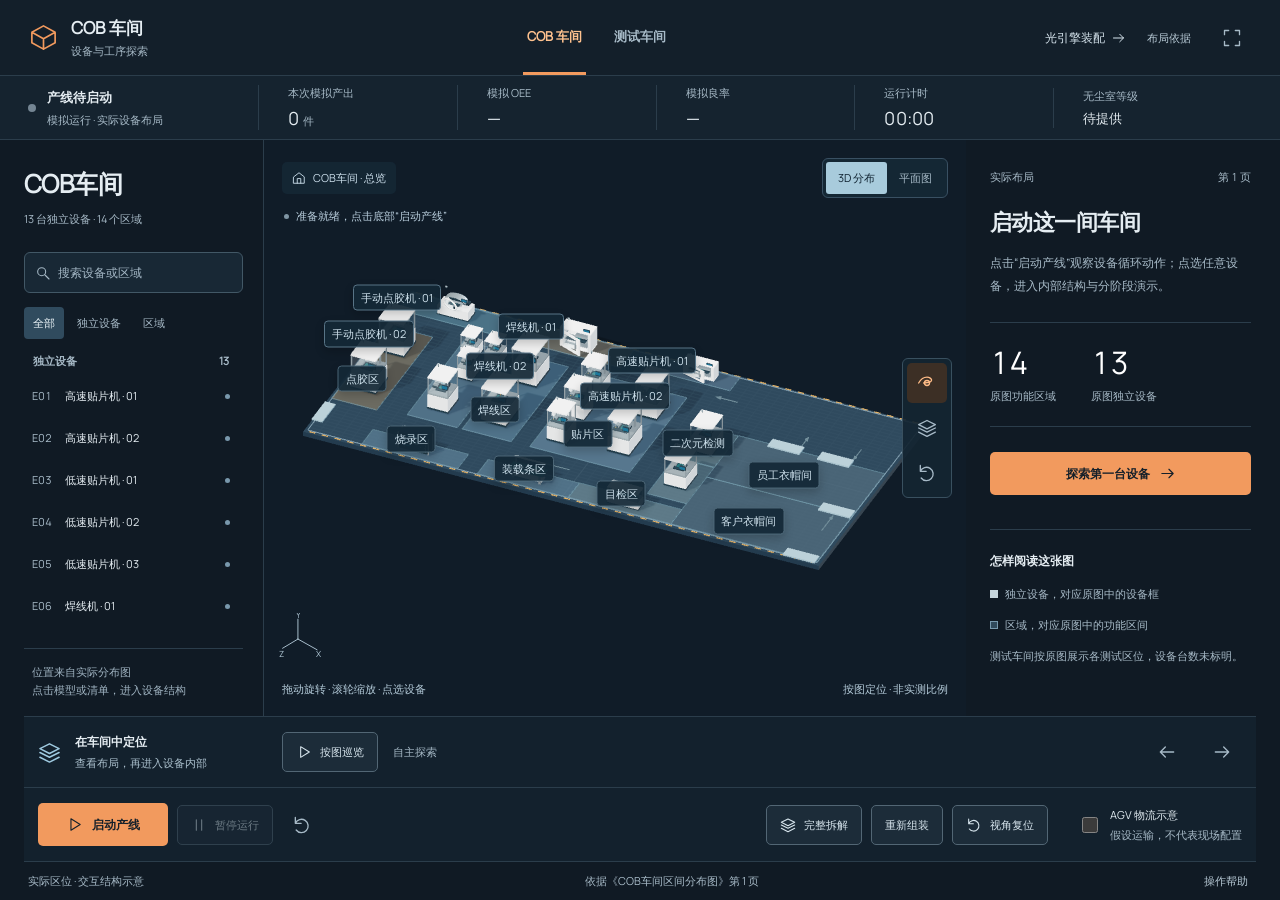
==== index.html @ 02cf4d7f "Publish COB workshop interactive simulation and optical assembly exhibit" ====
<!doctype html>
<html lang="zh-CN"><head><meta charset="UTF-8"><meta name="viewport" content="width=device-width, initial-scale=1"><meta name="theme-color" content="#111c27"><title>COB 与测试车间 · 自动化运行演示</title><link rel="icon" href="data:,"><style>
@font-face{font-family:Manrope;src:url("[data-uri]") format('woff2');font-display:swap}
:root{color-scheme:light;--bg:#f3f5f5;--surface:#fff;--ink:#202d35;--muted:#526571;--line:#d7dfe3;--accent:#a94319;--orange:#de6835;--soft:#fff0e6;--blue:#316780;--radius:8px}*{box-sizing:border-box}body{margin:0;background:var(--bg);color:var(--ink);font-family:Manrope,"PingFang SC","Microsoft YaHei",sans-serif;font-size:13px;-webkit-font-smoothing:antialiased}button,input{font:inherit}button,a,input{-webkit-tap-highlight-color:transparent}button,a{touch-action:manipulation}button{color:inherit;cursor:pointer;border:0;background:transparent}button:disabled{cursor:default;opacity:.45}a{color:inherit;text-decoration:none}button:focus-visible,a:focus-visible,input:focus-visible{outline:2px solid var(--accent);outline-offset:3px}button:hover:not(:disabled):not(.active):not(.primary):not(.world-label){background-color:#e4ebee}button.primary:hover{background:#9f3e13}::selection{background:#f5c2a4;color:#53230d}::-webkit-scrollbar{width:5px;height:5px}::-webkit-scrollbar-thumb{background:#bac8ce;border-radius:4px}input{caret-color:var(--accent)}svg{width:20px;height:20px;fill:none;stroke:currentColor;stroke-width:1.6;stroke-linecap:round;stroke-linejoin:round;flex-shrink:0}.symbols{position:absolute;width:0;height:0;overflow:hidden}[hidden]{display:none!important}.topbar{height:76px;display:flex;align-items:center;justify-content:space-between;border-bottom:1px solid var(--line);padding:0 28px;gap:22px;background:#fff}.brand{display:flex;gap:12px;align-items:center}.brand>svg{width:31px;height:31px;color:var(--accent);stroke-width:1.3}.brand strong{display:block;font-size:17px;font-weight:650;letter-spacing:.02em}.brand span span{display:block;color:var(--muted);font-size:11px;margin-top:3px}.rooms{align-self:stretch;display:flex;gap:24px}.rooms button{height:100%;padding:0 4px;font-weight:600;color:var(--muted);border-bottom:3px solid transparent}.rooms button.active{color:var(--accent);border-color:var(--accent)}.header-actions{display:flex;align-items:center;gap:18px}.engine-link{display:flex;align-items:center;gap:6px;font-size:12px}.engine-link svg{width:15px}.plain{font-size:11px;color:var(--muted);padding:9px 3px;text-underline-offset:4px}.plain:hover{text-decoration:underline}.icon-button{width:40px;height:40px;display:grid;place-items:center;border-radius:5px;flex-shrink:0;color:var(--muted)}.icon-button.active{color:var(--accent);background:var(--soft)}.workspace{display:grid;grid-template-columns:240px minmax(0,1fr) 290px;grid-template-rows:minmax(470px,calc(100dvh - 188px)) 74px;max-width:2400px;margin:auto;padding:0 24px}.catalog{display:flex;min-height:0;flex-direction:column;padding:28px 20px 0 0;border-right:1px solid var(--line)}.catalog-heading{display:flex;justify-content:space-between;align-items:flex-start}.catalog h1{font-size:25px;letter-spacing:-.025em;line-height:1.3;font-weight:600;margin:0 0 9px}.catalog-heading p{font-size:11px;color:var(--muted);margin:0 0 24px;line-height:1.7}.search{display:flex;align-items:center;border:1px solid #bdcbd2;border-radius:6px;gap:7px;padding:0 10px;background:#fff}.search svg{width:16px;color:var(--muted)}.search input{border:0;background:transparent;color:var(--ink);padding:11px 0;min-width:0;width:100%;outline-offset:0;font-size:12px}.search input::placeholder{color:#667883}.list-filters{display:flex;gap:4px;margin:14px 0 13px}.list-filters button{padding:8px 9px;border-radius:4px;font-size:11px;color:var(--muted)}.list-filters .active{background:#dfe9ed;color:#214a5e}.item-list{overflow-y:auto;min-height:0;flex:1;scrollbar-gutter:stable}.list-group-title{font-size:11px;font-weight:600;color:var(--muted);margin:17px 0 7px;padding:0 9px;display:flex;justify-content:space-between}.list-group-title:first-child{margin-top:1px}.item-row{width:100%;display:flex;align-items:center;text-align:left;gap:9px;min-height:40px;padding:9px 8px;border-radius:5px;font-size:11px;line-height:1.5;margin-bottom:2px}.item-row.active{background:var(--soft);color:#943b16}.item-row .row-code{font-size:11px;color:var(--muted);width:24px;font-variant-numeric:tabular-nums;flex-shrink:0}.item-row.active .row-code{color:var(--accent)}.item-row .row-name{flex:1}.item-row .row-dot{width:5px;height:5px;border-radius:50%;background:#8ba2af;flex-shrink:0}.item-row.active .row-dot{background:var(--accent)}.catalog-note{font-size:11px;color:var(--muted);line-height:1.7;border-top:1px solid var(--line);padding:14px 8px 0;margin:10px 0 16px}.empty{color:var(--muted);font-size:12px;line-height:1.9;padding:15px 8px}.viewport{min-width:0;min-height:0;position:relative;overflow:hidden;background:#e8edf0}#canvas{display:block;width:100%;height:100%;touch-action:none}#plan{position:absolute;inset:66px 12px 50px;background:#f7fafb;z-index:3}#labels{position:absolute;inset:0;pointer-events:none;overflow:hidden}.world-label{position:absolute;transform:translate(-50%,-100%);border:1px solid #bfccd3;background:#ffffffed;color:#30444f;padding:4px 7px;border-radius:4px;font-size:11px;white-space:nowrap;pointer-events:auto;line-height:1.5;box-shadow:0 3px 8px #3447500b}.world-label.machine{font-size:11px;border-color:#a9bdc8}.world-label.active{background:var(--accent);border-color:var(--accent);color:#fff;z-index:2}.world-label.part{border-color:#b74b1b7a;color:#963c14}.view-top{position:absolute;top:18px;left:18px;right:18px;display:flex;align-items:center;justify-content:space-between;gap:12px;z-index:5}.breadcrumb{display:flex;gap:7px;align-items:center;color:#415865;font-size:11px;background:#f8faf9f2;padding:8px 10px;border-radius:5px;max-width:55%}.breadcrumb svg{width:14px;height:14px}.breadcrumb span{overflow:hidden;text-overflow:ellipsis;white-space:nowrap}.view-switch{display:flex;padding:3px;border:1px solid #c6d2d9;border-radius:6px;background:#f7f9fa}.view-switch button{padding:8px 12px;font-size:11px;color:var(--muted);border-radius:3px}.view-switch .active{background:#314d5d;color:#fff}.view-tools{position:absolute;right:14px;top:50%;transform:translateY(-50%);z-index:4;display:flex;flex-direction:column;gap:5px;background:#f9fbfcf0;padding:4px;border-radius:6px;border:1px solid #c5d2d8}.orientation{position:absolute;left:14px;bottom:53px;color:#516c7a}.orientation svg{width:46px;height:46px;stroke-width:1.2}.orientation text{font-family:Manrope,sans-serif;font-size:11px;fill:currentColor;stroke:none}.view-bottom{position:absolute;bottom:19px;left:18px;right:18px;display:flex;justify-content:space-between;gap:12px;color:#536976;font-size:11px;z-index:4;pointer-events:none}#diagramNote{font-size:11px}#loading{position:absolute;inset:0;display:grid;place-content:center;text-align:center;gap:10px;background:#e8edf0;z-index:9;color:var(--muted);line-height:1.9}#toast{position:absolute;bottom:55px;left:50%;transform:translateX(-50%);background:#274454;color:#fff;padding:10px 17px;border-radius:6px;white-space:nowrap;max-width:90%;overflow:hidden;text-overflow:ellipsis;opacity:0;transition:opacity .2s;pointer-events:none;z-index:9;font-size:11px}#toast.show{opacity:1}.inspector{padding:27px 0 18px 24px;overflow-y:auto;scrollbar-gutter:stable}.detail-heading{display:flex;justify-content:space-between;font-size:11px;color:var(--muted);margin:2px 0 30px;font-variant-numeric:tabular-nums}.inspector h2{font-size:23px;line-height:1.4;letter-spacing:-.025em;font-weight:600;margin:0 0 14px}.inspector p{color:var(--muted);font-size:12px;line-height:1.9;margin:0 0 23px}.overview-stat{border-block:1px solid var(--line);padding:22px 0;margin:25px 0;display:flex;gap:35px}.overview-stat strong{font-size:31px;font-weight:500;display:block;line-height:1.15;font-variant-numeric:tabular-nums}.overview-stat span{font-size:11px;color:var(--muted);display:block;margin-top:7px}.primary{display:flex;align-items:center;justify-content:center;gap:9px;background:var(--accent);color:#fff;border-radius:5px;padding:12px 16px;min-height:43px;font-size:12px;font-weight:600}.primary svg{width:17px;height:17px}.inspector>.primary,.inspector .primary{width:100%}.reading-key{margin-top:34px;padding-top:22px;border-top:1px solid var(--line)}.reading-key h3,.section-row h3{font-size:12px;font-weight:600;margin:0 0 14px}.reading-key p{font-size:11px;margin:0 0 10px}.reading-key i{display:inline-block;width:8px;height:8px;margin-right:7px}.key-equipment{background:#607f92}.key-zone{background:#d4e2e7;border:1px solid #91aab7}.selected-type{color:var(--accent);font-size:11px;margin:0 0 10px}.properties{margin:0 0 22px}.properties>div{display:grid;grid-template-columns:70px 1fr;gap:10px;border-top:1px solid var(--line);padding:10px 0;font-size:11px;line-height:1.6}.properties dt{color:var(--muted)}.properties dd{margin:0;text-align:right}.secondary{display:flex;align-items:center;justify-content:center;gap:8px;padding:10px 13px;border:1px solid #b9c8cf;border-radius:5px;font-size:11px;min-height:40px}.secondary svg{width:16px;height:16px}#backLayout{width:100%;margin-bottom:22px}#partSection{padding-top:2px}.section-row{display:flex;align-items:center;justify-content:space-between;margin:18px 0 7px}.section-row h3{margin:0}.section-row button{font-size:11px}.part-row{display:flex;align-items:center;border-radius:5px;margin:3px 0}.part-row.active{background:var(--soft);color:var(--accent)}.part-select{display:flex;align-items:center;gap:8px;min-height:38px;flex:1;text-align:left;padding:8px;font-size:11px}.part-number{font-size:11px;color:var(--muted)}.part-visibility{width:34px;height:34px;display:grid;place-items:center;flex-shrink:0;color:var(--muted)}.part-visibility svg{width:15px;height:15px}.part-visibility[aria-pressed=false]{opacity:.4}p.part-description{font-size:11px;line-height:1.8;margin:11px 0 13px;min-height:36px}#partSeparate{width:100%;font-size:11px}#processSection{border-top:1px solid var(--line);margin-top:22px}#processSteps{list-style:none;padding:0;margin:5px 0 12px;display:grid;grid-template-columns:1fr 1fr;gap:5px;counter-reset:step}#processSteps li{font-size:11px;color:var(--muted);padding:7px 6px;background:#e8edef;border-radius:3px;line-height:1.6}#processSteps li:before{counter-increment:step;content:counter(step,decimal-leading-zero) ' ';font-size:11px;margin-right:3px}#processSteps li.active{background:#e8d3c4;color:#743113}#processNote,p.detail-note{font-size:11px;line-height:1.8;color:var(--muted);margin-top:18px}.control-bar{grid-column:1/-1;display:flex;align-items:center;gap:34px;border-block:1px solid var(--line);min-width:0}.control-context{display:flex;gap:14px;align-items:center;min-width:240px}.control-context>svg{width:23px;height:23px;color:var(--blue)}.control-context strong{display:block;font-size:12px;font-weight:600}.control-context span{display:block;font-size:11px;color:var(--muted);margin-top:4px}.overview-controls{display:flex;align-items:center;gap:15px;flex:1}.overview-controls>span{font-size:11px;color:var(--muted);flex:1}.explode-controls{display:flex;gap:20px;align-items:center;flex:1;min-width:0}.explode-controls label{font-size:11px;color:var(--muted);white-space:nowrap}input[type=range]{accent-color:var(--accent);flex:1;min-width:0;width:0;cursor:pointer;touch-action:pan-y;height:24px}output{font-size:20px;font-variant-numeric:tabular-nums;min-width:60px;text-align:right}.explode-controls .primary{margin-left:14px;min-width:130px}.flip{transform:rotate(180deg)}footer{display:flex;justify-content:space-between;gap:18px;align-items:center;padding:10px 28px;height:38px;font-size:11px;color:var(--muted)}footer .plain{font-size:11px;padding:4px}dialog{border:0;border-radius:12px;background:#f9fbfc;color:var(--ink);padding:34px;max-width:600px;width:calc(100vw - 36px);max-height:85dvh;overflow:auto;box-shadow:0 20px 80px #1b33433d}dialog::backdrop{background:#14293880}.close-dialog{position:absolute;right:10px;top:10px}dialog h2{margin:0 24px 20px 0;font-size:24px}dialog h3{font-size:14px;margin:25px 0 9px}dialog p,dialog li{font-size:12px;color:var(--muted);line-height:1.9}dialog ul{padding-left:18px}dialog a{color:var(--accent);text-decoration:underline;text-underline-offset:3px}.mobile-only{display:none}
@media(min-width:1700px){.workspace{grid-template-columns:285px minmax(0,1fr) 330px}.catalog{padding:36px 25px 0 0}.inspector{padding:36px 0 20px 30px}.item-row{font-size:12px;min-height:44px}.catalog h1{font-size:30px}.inspector p{font-size:13px}.properties>div{font-size:11px}.control-context{min-width:285px}.world-label{font-size:11px}}
@media(max-width:1150px){.workspace{grid-template-columns:205px minmax(0,1fr) 250px;padding:0 16px}.catalog{padding-right:13px}.inspector{padding-left:17px}.topbar{padding:0 20px}.header-actions{gap:11px}.rooms{gap:18px}.engine-link{font-size:11px}.view-top{left:10px;right:10px}.view-switch button{padding:7px 8px}.view-bottom{left:12px;right:12px}#diagramNote{display:none}.control-context{min-width:205px}.control-bar{gap:23px}.explode-controls{gap:13px}.inspector h2{font-size:21px}.world-label{font-size:11px}}
@media(max-width:900px){.topbar{height:66px;gap:15px}.brand strong{font-size:15px}.brand>svg{width:25px}.header-actions .engine-link{display:none}.workspace{grid-template-columns:200px minmax(0,1fr);grid-template-rows:560px 74px auto}.inspector{grid-column:1/-1;grid-row:3;border-top:0;padding:24px 10px 12px;overflow:visible}.detail-heading{margin-bottom:15px}.inspector h2{font-size:23px}#overviewDetail{display:grid;grid-template-columns:1fr 1fr;gap:10px 40px}#overviewDetail>h2,#overviewDetail>p{grid-column:1}#overviewDetail>.overview-stat{grid-column:2;grid-row:1/3;margin:0;padding:10px 0}#overviewDetail>.reading-key{grid-column:2;grid-row:3/5;margin:0}#overviewDetail>.primary{grid-column:1;align-self:start}#selectedDetail{display:grid;grid-template-columns:1fr 1fr;gap:0 32px}#selectedType,#selectedTitle,#selectedDescription,#properties,#inspectBtn,#backLayout,#detailNote{grid-column:1}#partSection{grid-column:2;grid-row:1/7}#processSection{grid-column:2;grid-row:7/9}.control-bar{grid-row:2;gap:16px}.control-context{min-width:200px}.explode-controls .primary{min-width:110px;margin-left:0}.explode-controls{gap:10px}.explode-controls label{font-size:11px}.control-context span{font-size:11px}.rooms{gap:14px}.rooms button{font-size:12px}.header-actions .plain{font-size:11px}.orientation{bottom:48px}footer{margin-top:8px}}
@media(max-width:600px){.topbar{padding:0 14px;gap:10px;height:64px}.brand{gap:7px}.brand>svg{width:22px}.brand strong{font-size:13px}.brand span span{font-size:11px}.rooms{gap:10px;margin-left:auto}.rooms button{font-size:11px}.header-actions{gap:0}.header-actions .plain{display:none}.header-actions>.icon-button{width:30px}.workspace{display:flex;flex-direction:column;padding:0}.viewport{height:440px;min-height:440px;order:0}.catalog{position:fixed;top:0;left:0;bottom:0;z-index:20;width:min(310px,85vw);padding:25px 20px 0;background:var(--bg);transform:translateX(-105%);transition:transform .2s;box-shadow:8px 0 32px #1f354b26}.catalog.open{transform:translateX(0)}.catalog-heading p{margin-bottom:20px}.catalog h1{font-size:25px}.item-row{min-height:44px;font-size:12px}.mobile-only{display:grid}.catalog .mobile-only{margin:-5px -6px 0 0}.view-top{top:12px;left:12px;right:12px;gap:6px}.breadcrumb{margin-right:auto;max-width:42%;font-size:11px;padding:7px}.view-switch button{font-size:11px;padding:7px}.view-tools{right:9px;top:53%;padding:3px;gap:1px}.view-tools .icon-button{width:34px;height:36px}.view-tools svg{width:17px}.view-bottom{font-size:11px;bottom:15px}.world-label{font-size:11px;padding:3px 5px}.orientation{left:11px;bottom:43px}.orientation svg{width:36px;height:36px}.control-bar{order:1;padding:15px 16px;gap:8px;flex-wrap:wrap;min-height:90px}.control-context{width:100%;min-width:0;gap:8px}.control-context>svg{width:18px;height:18px}.control-context>div{display:flex;align-items:baseline;gap:10px}.control-context strong{font-size:11px}.control-context span{font-size:11px;margin:0}.overview-controls{gap:8px}.overview-controls>span{font-size:11px}.overview-controls .secondary{min-height:36px;padding:8px 12px;font-size:11px}.overview-controls .icon-button{width:34px;height:34px}.explode-controls{width:100%;gap:8px}.explode-controls label{font-size:11px}.explode-controls output{font-size:16px;min-width:38px}.explode-controls .primary{font-size:11px;padding:9px;min-width:91px;min-height:36px}.explode-controls .primary svg{width:14px}.inspector{order:2;padding:23px 20px;overflow:visible}.detail-heading{font-size:11px}.inspector h2{font-size:24px}.inspector p{font-size:12px}.inspector #overviewDetail,.inspector #selectedDetail{display:block}.overview-stat{gap:50px}#overviewDetail>.overview-stat{margin:20px 0;padding:18px 0}#overviewDetail>.reading-key{margin-top:25px}.properties>div{font-size:11px}.inspector .primary{margin-bottom:18px;min-height:44px}.part-row{min-height:43px}.part-select{font-size:12px}.part-visibility{height:40px;width:40px}#processSection{margin-top:23px}#processSteps li{font-size:11px}#partDescription{font-size:11px}.inspector #detailNote{font-size:11px;margin:20px 0 0}.control-context{width:100%}footer{height:auto;min-height:42px;padding:12px 16px;margin:0;font-size:11px;gap:10px}#footerSource{display:none}#plan{inset:65px 8px 42px}dialog{padding:28px 24px}dialog h2{font-size:21px}}
@media(prefers-reduced-motion:reduce){*,*:before,*:after{animation:none!important;transition:none!important}}

.world-label.part.active{color:#fff}#quickInspect{min-height:38px;padding:9px 13px;font-size:11px}@media(max-width:600px){#quickInspect{font-size:11px;padding:8px 10px;min-height:36px}.overview-controls{flex-wrap:wrap}.overview-controls>span{min-width:40px}}

.control-context>div{flex-wrap:wrap}.world-label:hover{border-color:var(--accent);background:#fcebdc}.world-label.active:hover{background:var(--accent);color:#fff}
/* SVG plan labels use fills only; icon stroke rules must not outline glyphs. */
.cob-plan text{stroke:none}
/* Industrial operation view — source plan retains its paper palette. */
:root{color-scheme:dark;--bg:#101a24;--surface:#15222e;--ink:#e5edf2;--muted:#a7bac7;--line:#2b3d4b;--accent:#f29a5e;--orange:#f29a5e;--soft:#392c25;--blue:#9ec9df}
body{background:var(--bg)}.topbar{background:#131f2a}.brand strong{letter-spacing:.01em}.rooms button.active{color:#ffc28f}.header-actions a{color:#d6e4ed}.primary{color:#15202a;background:#f29a5e}.primary:hover,button.primary:hover{background:#ffb47b}.secondary{border-color:#526674;background:#1c2c39;color:#d8e6ee}.plain{color:#b8cad6}button:hover:not(:disabled):not(.active):not(.primary):not(.world-label){background:#273b4c}.search{background:#182835;border-color:#425866}.search input::placeholder{color:#a4b7c5}.item-row.active{background:#392d26;color:#ffc497}.item-row.active .row-code{color:#ffc497}.list-filters .active{background:#304b5e;color:#edf6fa}.item-row .row-dot{background:#7998ac}.catalog-note{color:#a0b4c2}.viewport{background:#101c28}.view-switch{background:#142734;border-color:#395062}.view-switch .active{background:#a8cbdc;color:#122533}.breadcrumb{color:#c8dbe7;background:#152735ed}.view-tools{background:#142532ed;border-color:#39505f}.icon-button.active{background:#3c2f25;color:#ffbc87}.view-bottom,.orientation{color:#b4cbd9}.world-label{background:#142837ec;color:#cfe2ed;border-color:#4b6575;box-shadow:0 4px 10px #0003}.world-label.machine{border-color:#587486}.world-label.part{color:#ffd0a6;border-color:#b77b50}.world-label.active,.world-label.part.active,.world-label.active:hover{background:#ffac70;color:#17232d;border-color:#ffc28f}.world-label:hover{background:#2a4354;color:#fff;border-color:#9fbed0}.part-row.active{background:#3b2e26;color:#ffd0a8}.overview-stat strong{color:#fff}.properties dd{color:#dbe7ee}.control-bar,.line-control-bar{background:#13212d}.control-bar{padding-inline:14px;gap:24px}.control-context{min-width:220px}.workspace{grid-template-rows:minmax(380px,calc(100dvh - 324px)) 72px 74px}.plant-status{height:64px;display:flex;align-items:center;padding:0 28px;border-bottom:1px solid var(--line);gap:0;background:#15232f}.run-state{display:flex;align-items:center;gap:11px;min-width:230px}.run-state strong{display:block;font-weight:600;font-size:13px}.run-state span{display:block;font-size:11px;color:var(--muted);margin-top:5px}#runLamp{width:8px;height:8px;border-radius:50%;background:#748593;flex-shrink:0}#runLamp.running{background:#7cd4ad;box-shadow:0 0 12px #7cd4ad35}#runLamp.paused{background:#f2bb72}.plant-metric{padding:0 29px;border-left:1px solid var(--line);min-width:0;flex:1}.plant-metric>span{display:block;font-size:11px;color:var(--muted);margin-bottom:5px}.plant-metric>strong{font-size:18px;font-weight:500;font-variant-numeric:tabular-nums;letter-spacing:.01em}.plant-metric small{font-size:11px;color:var(--muted)}.plant-metric.clean-class strong{font-size:13px}.simulation-banner{position:absolute;left:20px;top:68px;display:flex;align-items:center;gap:7px;font-size:11px;color:#b8cddc;z-index:4;pointer-events:none}.live-dot{width:5px;height:5px;border-radius:50%;background:#7f95a3}.simulation-banner.operating .live-dot{background:#78d4ac}.simulation-banner.operating{color:#a7dfc4}.line-control-bar{grid-column:1/-1;grid-row:3;display:flex;align-items:center;justify-content:space-between;border-bottom:1px solid var(--line);padding:12px 14px;gap:20px}.run-buttons,.line-actions{display:flex;align-items:center;gap:9px}.run-buttons>.primary{min-width:130px}.line-actions{margin-left:auto}.line-actions .secondary{white-space:nowrap;min-height:40px}.logistics-toggle{display:flex;align-items:center;gap:9px;margin-left:10px;font-size:11px;color:#e1ebf1;cursor:pointer;white-space:nowrap}.logistics-toggle input{accent-color:#f29a5e;width:16px;height:16px}.logistics-toggle small{display:block;color:var(--muted);font-size:11px;margin-top:4px}.live-panel{border-top:1px solid var(--line);border-bottom:1px solid var(--line);margin:0 0 18px;padding:0 0 10px}.simulation-tag{color:#c9aa82;background:#332c24;padding:3px 6px;font-size:11px;border-radius:3px}.live-panel .section-row{margin-top:14px}.phase-line{display:flex;justify-content:space-between;align-items:center;margin:10px 0 9px;font-variant-numeric:tabular-nums}.phase-line strong{font-size:12px;color:#bde0cf;font-weight:500}.phase-line span{font-size:11px;color:#afc4d2}.phase-track{height:3px;background:#304653;border-radius:2px;overflow:hidden}.phase-track>span{display:block;width:0;height:100%;background:#7ecfae}.device-data{display:grid;grid-template-columns:1fr 1fr;gap:12px 18px;margin:14px 0 4px}.device-data>div{display:flex;flex-direction:column;gap:5px}.device-data dt{font-size:11px;color:var(--muted)}.device-data dd{margin:0;font-size:13px;color:#ecf2f6;font-variant-numeric:tabular-nums}.device-data dd small{font-size:11px;color:var(--muted)}#processSteps li{background:#1b2e3c;color:#a8bdca}#processSteps li.active{background:#3d3229;color:#ffd2aa}.reading-key i.key-equipment{background:#c6d5dc}.reading-key i.key-zone{background:#304a5c;border-color:#7799ae}#loading{background:#101c28;color:#c4d5df}#toast{background:#b9d5e5;color:#142432}.inspector .detail-heading{margin-bottom:22px}.inspector h2{font-size:22px}.inspector #selectedDescription{font-size:11px;margin-bottom:18px}dialog{background:#152735;color:#e5edf2}dialog a{color:#ffc18f}dialog::backdrop{background:#050b11ba}.part-number{color:#adc1cd}.primary:disabled{opacity:.4}.plan-note{color:#4e626f}#plan{background:#eef3f5}.cob-plan{color-scheme:light}.cob-plan svg text{stroke:none}.cob-plan .plan-tools button:hover{background:#dce7ed!important}input[type=range]::-webkit-slider-thumb{cursor:ew-resize}#runProcess{color:#ffc18f;white-space:nowrap}.control-context span{color:#abc0cd}
@media(min-width:1700px){.workspace{grid-template-rows:minmax(450px,calc(100dvh - 324px)) 72px 74px}.run-state{min-width:278px}.control-context{min-width:265px}}
@media(max-width:1150px){.plant-status{padding-inline:20px}.run-state{min-width:206px}.plant-metric{padding-inline:17px}.line-control-bar{gap:10px}.line-actions{gap:6px}.line-actions .secondary{font-size:11px;padding:9px}.run-buttons{gap:6px}.run-buttons>.primary{min-width:105px}.logistics-toggle{margin-left:0}.logistics-toggle small{max-width:108px;white-space:normal;line-height:1.4}.control-context{min-width:185px}}
@media(max-width:900px){.workspace{grid-template-rows:500px 72px 80px auto}.inspector{grid-row:4}.line-control-bar{grid-row:3;flex-wrap:wrap;height:auto}.plant-status{height:68px}.run-state{min-width:192px}.plant-metric{padding:0 12px}.plant-metric.clean-class{display:none}.plant-metric>strong{font-size:16px}.line-actions{margin-left:0}.logistics-toggle{margin-left:auto}.run-buttons .primary{min-width:100px}.control-context{min-width:170px}#selectedDetail #livePanel{grid-column:1}.line-actions .secondary{min-height:38px;font-size:11px}.line-control-bar{gap:8px}.run-buttons .secondary{font-size:11px}.simulation-banner{left:14px}}
@media(max-width:600px){.plant-status{height:auto;padding:12px 16px;display:grid;grid-template-columns:1fr 1fr 1fr;gap:16px 10px}.run-state{grid-column:1/-1;min-width:0}.run-state>div{display:flex;align-items:center;gap:12px}.run-state strong{font-size:12px}.run-state span{font-size:11px;margin:0}.plant-metric{padding:0;border:0}.plant-metric>span{font-size:11px}.plant-metric>strong{font-size:17px}.plant-metric:nth-of-type(5){display:none}.viewport{height:410px;min-height:410px}.catalog{background:#14232e}.simulation-banner{left:13px;top:65px;font-size:11px;max-width:88%}.control-bar{padding:13px 16px;gap:10px;min-height:88px}.control-context{min-width:0;width:100%}.line-control-bar{order:2;display:grid;grid-template-columns:1fr;padding:13px 16px;gap:11px}.run-buttons{display:flex;gap:9px}.run-buttons>.primary{flex:1;min-height:40px}.run-buttons>.secondary{flex:1;min-height:40px}.line-actions{display:flex;width:100%;gap:7px}.line-actions .secondary{flex:1;font-size:11px;padding:8px 6px;min-height:38px}.line-actions .secondary svg{width:14px}.logistics-toggle{margin:0;align-self:start}.logistics-toggle small{max-width:none;display:inline;margin:0 0 0 8px;font-size:11px}.inspector{order:3}.live-panel{margin-top:22px}.device-data{grid-template-columns:1fr 1fr}.world-label{font-size:11px}.control-bar .overview-controls>span{font-size:11px}.control-context>div{gap:6px}.plant-status .clean-class{display:none}.simulation-tag{font-size:11px}.inspector #selectedDescription{font-size:12px}.view-switch button{padding:7px 9px}#diagramNote{display:none}footer{background:#101a24}}
.world-label.part::after{content:'';position:absolute;left:50%;bottom:-11px;width:1px;height:10px;background:currentColor;opacity:.6;pointer-events:none}

@media(max-width:600px){.line-actions .secondary,.run-buttons>.primary,.run-buttons>.secondary{min-height:44px}}
/* Keep the status on the dark viewport, above the paper plan toolbar. */
.viewport.plan-view #plan{top:94px}

</style><!-- Bundled locally as classic JavaScript. Runtime has no CDN or server dependency.

Three.js
The MIT License

Copyright © 2010-2025 three.js authors

Permission is hereby granted, free of charge, to any person obtaining a copy
of this software and associated documentation files (the "Software"), to deal
in the Software without restriction, including without limitation the rights
to use, copy, modify, merge, publish, distribute, sublicense, and/or sell
copies of the Software, and to permit persons to whom the Software is
furnished to do so, subject to the following conditions:

The above copyright notice and this permission notice shall be included in
all copies or substantial portions of the Software.

THE SOFTWARE IS PROVIDED "AS IS", WITHOUT WARRANTY OF ANY KIND, EXPRESS OR
IMPLIED, INCLUDING BUT NOT LIMITED TO THE WARRANTIES OF MERCHANTABILITY,
FITNESS FOR A PARTICULAR PURPOSE AND NONINFRINGEMENT. IN NO EVENT SHALL THE
AUTHORS OR COPYRIGHT HOLDERS BE LIABLE FOR ANY CLAIM, DAMAGES OR OTHER
LIABILITY, WHETHER IN AN ACTION OF CONTRACT, TORT OR OTHERWISE, ARISING FROM,
OUT OF OR IN CONNECTION WITH THE SOFTWARE OR THE USE OR OTHER DEALINGS IN
THE SOFTWARE.


Manrope
Copyright 2019 The Manrope Project Authors (https://github.com/sharanda/manrope)

This Font Software is licensed under the SIL Open Font License, Version 1.1.
This license is copied below, and is also available with a FAQ at:
http://scripts.sil.org/OFL


-----------------------------------------------------------
SIL OPEN FONT LICENSE Version 1.1 - 26 February 2007
-----------------------------------------------------------

PREAMBLE
The goals of the Open Font License (OFL) are to stimulate worldwide
development of collaborative font projects, to support the font creation
efforts of academic and linguistic communities, and to provide a free and
open framework in which fonts may be shared and improved in partnership
with others.

The OFL allows the licensed fonts to be used, studied, modified and
redistributed freely as long as they are not sold by themselves. The
fonts, including any derivative works, can be bundled, embedded,
redistributed and/or sold with any software provided that any reserved
names are not used by derivative works. The fonts and derivatives,
however, cannot be released under any other type of license. The
requirement for fonts to remain under this license does not apply
to any document created using the fonts or their derivatives.

DEFINITIONS
"Font Software" refers to the set of files released by the Copyright
Holder(s) under this license and clearly marked as such. This may
include source files, build scripts and documentation.

"Reserved Font Name" refers to any names specified as such after the
copyright statement(s).

"Original Version" refers to the collection of Font Software components as
distributed by the Copyright Holder(s).

"Modified Version" refers to any derivative made by adding to, deleting,
or substituting -- in part or in whole -- any of the components of the
Original Version, by changing formats or by porting the Font Software to a
new environment.

"Author" refers to any designer, engineer, programmer, technical
writer or other person who contributed to the Font Software.

PERMISSION & CONDITIONS
Permission is hereby granted, free of charge, to any person obtaining
a copy of the Font Software, to use, study, copy, merge, embed, modify,
redistribute, and sell modified and unmodified copies of the Font
Software, subject to the following conditions:

1) Neither the Font Software nor any of its individual components,
in Original or Modified Versions, may be sold by itself.

2) Original or Modified Versions of the Font Software may be bundled,
redistributed and/or sold with any software, provided that each copy
contains the above copyright notice and this license. These can be
included either as stand-alone text files, human-readable headers or
in the appropriate machine-readable metadata fields within text or
binary files as long as those fields can be easily viewed by the user.

3) No Modified Version of the Font Software may use the Reserved Font
Name(s) unless explicit written permission is granted by the corresponding
Copyright Holder. This restriction only applies to the primary font name as
presented to the users.

4) The name(s) of the Copyright Holder(s) or the Author(s) of the Font
Software shall not be used to promote, endorse or advertise any
Modified Version, except to acknowledge the contribution(s) of the
Copyright Holder(s) and the Author(s) or with their explicit written
permission.

5) The Font Software, modified or unmodified, in part or in whole,
must be distributed entirely under this license, and must not be
distributed under any other license. The requirement for fonts to
remain under this license does not apply to any document created
using the Font Software.

TERMINATION
This license becomes null and void if any of the above conditions are
not met.

DISCLAIMER
THE FONT SOFTWARE IS PROVIDED "AS IS", WITHOUT WARRANTY OF ANY KIND,
EXPRESS OR IMPLIED, INCLUDING BUT NOT LIMITED TO ANY WARRANTIES OF
MERCHANTABILITY, FITNESS FOR A PARTICULAR PURPOSE AND NONINFRINGEMENT
OF COPYRIGHT, PATENT, TRADEMARK, OR OTHER RIGHT. IN NO EVENT SHALL THE
COPYRIGHT HOLDER BE LIABLE FOR ANY CLAIM, DAMAGES OR OTHER LIABILITY,
INCLUDING ANY GENERAL, SPECIAL, INDIRECT, INCIDENTAL, OR CONSEQUENTIAL
DAMAGES, WHETHER IN AN ACTION OF CONTRACT, TORT OR OTHERWISE, ARISING
FROM, OUT OF THE USE OR INABILITY TO USE THE FONT SOFTWARE OR FROM
OTHER DEALINGS IN THE FONT SOFTWARE.

-->
</head><body>
<svg class="symbols" aria-hidden="true"><defs>
<symbol id="cube" viewBox="0 0 24 24"><path d="m12 3 9 5v8l-9 5-9-5V8Zm0 10v8M3 8l9 5 9-5"/></symbol>
<symbol id="layers" viewBox="0 0 24 24"><path d="m12 3 10 5-10 5L2 8Zm-10 9 10 5 10-5M2 17l10 5 10-5"/></symbol>
<symbol id="reset" viewBox="0 0 24 24"><path d="M4 10a8 8 0 1 1 1 8M4 3v7h7"/></symbol>
<symbol id="arrow" viewBox="0 0 24 24"><path d="M4 12h16m-6-6 6 6-6 6"/></symbol>
<symbol id="eye" viewBox="0 0 24 24"><path d="M2 12s4-7 10-7 10 7-4 7-10 7S2 12 2 12Z"/><circle cx="12" cy="12" r="3"/></symbol>
<symbol id="i-search" viewBox="0 0 24 24"><circle cx="10" cy="10" r="6"/><path d="m15 15 6 6"/></symbol>
<symbol id="home" viewBox="0 0 24 24"><path d="m3 10 9-7 9 7v11H3Zm6 11v-8h6v8"/></symbol>
<symbol id="play" viewBox="0 0 24 24"><path d="m7 4 13 8-13 8Z"/></symbol>
<symbol id="pause" viewBox="0 0 24 24"><path d="M8 4v16M16 4v16"/></symbol>
<symbol id="close" viewBox="0 0 24 24"><path d="m6 6 12 12M6 18 18 6"/></symbol>
<symbol id="expand" viewBox="0 0 24 24"><path d="M8 3H3v5m13-5h5v5M3 16v5h5m13-5v5h-5"/></symbol>
<symbol id="list" viewBox="0 0 24 24"><path d="M8 6h13M8 12h13M8 18h13M3 6h1M3 12h1M3 18h1"/></symbol>
</defs></svg>
<header class="topbar"><a class="brand" href="./"><svg><use href="#cube"/></svg><span><strong>COB 车间</strong><span>设备与工序探索</span></span></a><nav class="rooms" aria-label="选择车间"><button data-room="cob" class="active" aria-pressed="true">COB 车间</button><button data-room="test" aria-pressed="false">测试车间</button></nav><div class="header-actions"><a href="./optical-assembly/" class="engine-link">光引擎装配 <svg><use href="#arrow"/></svg></a><button id="sourceBtn" class="plain">布局依据</button><button id="fullscreen" class="icon-button" aria-label="全屏展示"><svg><use href="#expand"/></svg></button></div></header>
<section class="plant-status" aria-label="模拟产线运行概况"><div class="run-state"><i id="runLamp"></i><div><strong id="lineState">产线待启动</strong><span>模拟运行 · 实际设备布局</span></div></div><div class="plant-metric"><span>本次模拟产出</span><strong id="totalOutput">0 <small>件</small></strong></div><div class="plant-metric"><span>模拟 OEE</span><strong id="oeeValue">—</strong></div><div class="plant-metric"><span>模拟良率</span><strong id="yieldValue">—</strong></div><div class="plant-metric"><span>运行计时</span><strong id="elapsedValue">00:00</strong></div><div class="plant-metric clean-class"><span>无尘室等级</span><strong>待提供</strong></div></section>
<main class="workspace">
<aside class="catalog" id="catalog"><div class="catalog-heading"><div><h1 id="roomTitle">COB 车间</h1><p id="roomSummary">正在读取实际布局</p></div><button id="closeCatalog" class="icon-button mobile-only" aria-label="关闭设备清单"><svg><use href="#close"/></svg></button></div><label class="search"><svg><use href="#i-search"/></svg><input id="search" type="search" placeholder="搜索设备或区域" aria-label="搜索设备或区域"></label><div class="list-filters" role="group" aria-label="清单筛选"><button data-filter="all" class="active" aria-pressed="true">全部</button><button data-filter="equipment" aria-pressed="false">独立设备</button><button data-filter="zone" aria-pressed="false">区域</button></div><div id="itemList" class="item-list" aria-label="设备与区域清单"></div><p class="catalog-note">位置来自实际分布图<br>点击模型或清单，进入设备结构</p></aside>
<section class="viewport" id="viewport" aria-label="车间三维交互视图"><canvas id="canvas" aria-label="拖动旋转，滚轮缩放，点击设备选中"></canvas><div id="plan" hidden></div><div id="labels"></div><div class="view-top"><button id="catalogToggle" class="mobile-only icon-button" aria-label="打开设备清单"><svg><use href="#list"/></svg></button><button id="breadcrumb" class="breadcrumb"><svg><use href="#home"/></svg><span id="viewTitle">车间总览</span></button><div class="view-switch" role="group" aria-label="视图切换"><button id="view3d" class="active" aria-pressed="true">3D 分布</button><button id="view2d" aria-pressed="false">平面图</button></div></div><div class="simulation-banner" id="simulationBanner"><span class="live-dot"></span><span id="sceneStatus">准备就绪，点击底部“启动产线”</span></div><div class="view-tools"><button id="labelsBtn" class="icon-button active" aria-label="显示或隐藏标注" aria-pressed="true"><svg><use href="#eye"/></svg></button><button id="topView" class="icon-button" aria-label="俯视布局"><svg><use href="#layers"/></svg></button><button id="resetView" class="icon-button" aria-label="重置视角"><svg><use href="#reset"/></svg></button></div><div class="orientation" aria-hidden="true"><svg viewBox="0 0 60 60"><path d="M26 34V8M26 34l25 14M26 34 6 46"/><text x="23" y="7">Y</text><text x="49" y="58">X</text><text x="1" y="57">Z</text></svg></div><div class="view-bottom"><span id="viewHint">拖动旋转 · 滚轮缩放 · 点选设备</span><span id="diagramNote">按图定位 · 非实测比例</span></div><div id="loading" role="status">正在载入车间布局…</div><div id="toast" role="status" aria-live="polite"></div></section>
<aside class="inspector" id="inspector"><div class="detail-heading"><span id="detailKind">实际布局</span><span id="detailIndex"></span></div><div id="overviewDetail"><h2>启动这一间车间</h2><p>点击“启动产线”观察设备循环动作；点选任意设备，进入内部结构与分阶段演示。</p><div class="overview-stat" id="overviewStats"></div><button id="firstEquipment" class="primary">探索第一台设备 <svg><use href="#arrow"/></svg></button><div class="reading-key"><h3>怎样阅读这张图</h3><p><i class="key-equipment"></i>独立设备，对应原图中的设备框</p><p><i class="key-zone"></i>区域，对应原图中的功能区间</p><p>测试车间按原图展示各测试区位，设备台数未标明。</p></div></div><div id="selectedDetail" hidden><div class="selected-type" id="selectedType"></div><h2 id="selectedTitle"></h2><p id="selectedDescription"></p><section class="live-panel" id="livePanel"><div class="section-row"><h3>设备运行</h3><span class="simulation-tag">模拟数据</span></div><div class="phase-line"><strong id="phaseName">待启动</strong><span id="phasePercent">0%</span></div><div class="phase-track"><span id="phaseFill"></span></div><dl id="deviceData" class="device-data"></dl></section><dl id="properties" class="properties"></dl><button id="inspectBtn" class="primary">查看设备结构 <svg><use href="#arrow"/></svg></button><button id="backLayout" class="secondary" hidden><svg><use href="#home"/></svg> 返回车间位置</button><div id="partSection" hidden><div class="section-row"><h3>可拆解部件</h3><button id="showParts" class="plain">全部显示</button></div><div id="partList"></div><p id="partDescription" class="part-description"></p><button id="partSeparate" class="secondary">单独拆出所选部件</button></div><div id="processSection" hidden><div class="section-row"><h3>工序阶段</h3><button id="runProcess" class="plain" aria-pressed="false">启动产线</button></div><ol id="processSteps"></ol><p id="processNote">外形、内部机构与动作为通用示意。</p></div><p class="detail-note" id="detailNote"></p></div></aside>
<section class="control-bar"><div class="control-context"><svg><use href="#layers"/></svg><div><strong id="controlTitle">在车间中定位</strong><span id="controlHint">查看布局，再进入设备内部</span></div></div><div id="overviewControls" class="overview-controls"><button id="tourBtn" class="secondary" aria-pressed="false"><svg><use href="#play"/></svg><span>按图巡览</span></button><span id="tourStatus">自主探索</span><button id="quickInspect" class="primary" hidden>查看结构</button><button id="prevItem" class="icon-button" aria-label="上一处"><svg class="flip"><use href="#arrow"/></svg></button><button id="nextItem" class="icon-button" aria-label="下一处"><svg><use href="#arrow"/></svg></button></div><div id="explodeControls" class="explode-controls" hidden><label for="explodeRange">拆解程度</label><input id="explodeRange" type="range" min="0" max="100" value="0"><output id="explodeValue" for="explodeRange">0%</output><button id="explodeAll" class="primary"><svg><use href="#layers"/></svg>一键拆解</button></div></section>
<section class="line-control-bar" aria-label="产线运行控制"><div class="run-buttons"><button id="startLine" class="primary"><svg><use href="#play"/></svg><span>启动产线</span></button><button id="pauseLine" class="secondary" disabled><svg><use href="#pause"/></svg>暂停运行</button><button id="resetSimulation" class="icon-button" title="清零模拟数据并复位动作" aria-label="重置模拟"><svg><use href="#reset"/></svg></button></div><div class="line-actions"><button id="explodeDevice" class="secondary"><svg><use href="#layers"/></svg>完整拆解</button><button id="assembleDevice" class="secondary">重新组装</button><button id="resetCamera" class="secondary"><svg><use href="#reset"/></svg>视角复位</button></div><label class="logistics-toggle"><input id="logisticsToggle" type="checkbox"><span>AGV 物流示意<small>假设运输，不代表现场配置</small></span></label></section>
</main><footer><span>实际区位 · 交互结构示意</span><span id="footerSource">依据《COB车间区间分布图》</span><button id="helpBtn" class="plain">操作帮助</button></footer>
<dialog id="infoDialog"><button id="closeInfo" class="icon-button close-dialog" aria-label="关闭说明"><svg><use href="#close"/></svg></button><div id="infoContent"></div></dialog>
<script>
window.COB_LAYOUT={"schemaVersion":1,"rooms":[{"id":"cob","name":"COB车间","slide":1,"included":true,"borderShapeId":2,"world":{"width":24,"depth":11.1,"units":"diagram","note":"图形等比例展示单位；原图无米制标尺，不代表实测米数"},"zones":[{"id":"plasma","name":"等离子清洗区","kind":"zone","source":{"slide":1,"shapeId":5,"textShapeIds":[6],"rawText":"等离子清洗区"},"rect":{"x":0,"y":-0.000025025025025025026,"w":0.19583333333333333,"h":0.12972972972972974},"position":{"x":-9.65,"z":-4.830277777777778},"size":{"x":4.7,"z":1.44},"category":"cleaning","quantityKnown":false},{"id":"baking","name":"烘烤区","kind":"zone","source":{"slide":1,"shapeId":7,"textShapeIds":[8],"rawText":"烘烤区"},"rect":{"x":0.24253472222222222,"y":-0.000025025025025025026,"w":0.19166666666666668,"h":0.12972972972972974},"position":{"x":-3.8791666666666664,"z":-4.830277777777778},"size":{"x":4.6000000000000005,"z":1.44},"category":"thermal","quantityKnown":false},{"id":"nitrogen","name":"氮气柜","kind":"zone","source":{"slide":1,"shapeId":9,"textShapeIds":[10],"rawText":"氮气柜"},"rect":{"x":0.5083333333333333,"y":-0.000025025025025025026,"w":0.13408564814814813,"h":0.09747247247247247},"position":{"x":1.8090277777777786,"z":-5.009305555555556},"size":{"x":3.218055555555555,"z":1.0819444444444444},"category":"storage","quantityKnown":false},{"id":"dispensing","name":"点胶区","kind":"zone","source":{"slide":1,"shapeId":11,"textShapeIds":[12],"rawText":"点胶区"},"rect":{"x":0,"y":0.24146646646646647,"w":0.08865740740740741,"h":0.5315315315315315},"position":{"x":-10.936111111111112,"z":0.08027777777777789},"size":{"x":2.1277777777777778,"z":5.8999999999999995},"category":"dispensing","quantityKnown":false},{"id":"coupling","name":"耦合区","kind":"zone","source":{"slide":1,"shapeId":13,"textShapeIds":[14],"rawText":"耦合区"},"rect":{"x":0.1441550925925926,"y":0.21481481481481482,"w":0.09837962962962964,"h":0.5381631631631631},"position":{"x":-7.3597222222222225,"z":-0.17874999999999996},"size":{"x":2.361111111111111,"z":5.973611111111111},"category":"alignment","quantityKnown":false},{"id":"bonding","name":"焊线区","kind":"zone","source":{"slide":1,"shapeId":15,"textShapeIds":[16],"rawText":"焊线区"},"rect":{"x":0.25243055555555555,"y":0.20755755755755756,"w":0.09571759259259259,"h":0.5454204204204204},"position":{"x":-4.793055555555556,"z":-0.21902777777777782},"size":{"x":2.297222222222222,"z":6.054166666666667},"category":"bonding","quantityKnown":false},{"id":"placement","name":"贴片区","kind":"zone","source":{"slide":1,"shapeId":17,"textShapeIds":[18],"rawText":"贴片区"},"rect":{"x":0.3851273148148148,"y":0.20805805805805805,"w":0.19571759259259258,"h":0.54491991991992},"position":{"x":-0.4083333333333332,"z":-0.2162499999999996},"size":{"x":4.697222222222222,"z":6.048611111111111},"category":"placement","quantityKnown":false},{"id":"staff","name":"员工衣帽间","kind":"zone","source":{"slide":1,"shapeId":21,"textShapeIds":[22],"rawText":"员工衣帽间"},"rect":{"x":0.7130787037037037,"y":0.35695695695695695,"w":0.28703703703703703,"h":0.3016766766766767},"position":{"x":8.558333333333334,"z":0.08652777777777843},"size":{"x":6.888888888888889,"z":3.3486111111111114},"category":"support","quantityKnown":false},{"id":"visitor","name":"客户衣帽间","kind":"zone","source":{"slide":1,"shapeId":23,"textShapeIds":[24],"rawText":"客户衣帽间"},"rect":{"x":0.7130787037037037,"y":0.6597597597597598,"w":0.2869791666666667,"h":0.3402152152152152},"position":{"x":8.557638888888889,"z":3.6615277777777786},"size":{"x":6.8875,"z":3.7763888888888886},"category":"support","quantityKnown":false},{"id":"programming","name":"烧录区","kind":"zone","source":{"slide":1,"shapeId":25,"textShapeIds":[26],"rawText":"烧录区"},"rect":{"x":0.10700231481481481,"y":0.8973473473473473,"w":0.1875,"h":0.1045045045045045},"position":{"x":-7.1819444444444445,"z":4.990555555555557},"size":{"x":4.5,"z":1.16},"category":"programming","quantityKnown":false},{"id":"loading","name":"装载条区","kind":"zone","source":{"slide":1,"shapeId":27,"textShapeIds":[28],"rawText":"装载条区"},"rect":{"x":0.33339120370370373,"y":0.8973723723723723,"w":0.178125,"h":0.10447947947947948},"position":{"x":-1.8611111111111107,"z":4.990694444444444},"size":{"x":4.275,"z":1.1597222222222223},"category":"loading","quantityKnown":false},{"id":"visual","name":"目检区","kind":"zone","source":{"slide":1,"shapeId":29,"textShapeIds":[30],"rawText":"目检区"},"rect":{"x":0.5125578703703704,"y":0.8954954954954955,"w":0.20052083333333334,"h":0.10447947947947948},"position":{"x":2.707638888888887,"z":4.96986111111111},"size":{"x":4.8125,"z":1.1597222222222223},"category":"inspection","quantityKnown":false},{"id":"metrology","name":"二次元检测","kind":"zone","source":{"slide":1,"shapeId":19,"textShapeIds":[20],"rawText":"二次元检测"},"rect":{"x":0.6363425925925926,"y":0.35995995995995994,"w":0.07673611111111112,"h":0.2301051051051051},"position":{"x":4.193055555555556,"z":-0.2773611111111114},"size":{"x":1.8416666666666668,"z":2.5541666666666667},"category":"inspection","quantityKnown":false,"dividerShapeId":66,"derivedFromDivider":true},{"id":"pull-test","name":"推拉力检测","kind":"zone","source":{"slide":1,"shapeId":19,"textShapeIds":[65],"rawText":"推拉力检测"},"rect":{"x":0.6363425925925926,"y":0.5900650650650651,"w":0.07673611111111112,"h":0.26238738738738737},"position":{"x":4.193055555555556,"z":2.455972222222223},"size":{"x":1.8416666666666668,"z":2.9125},"category":"inspection","quantityKnown":false,"dividerShapeId":66,"derivedFromDivider":true}],"equipment":[{"id":"placer-high-01","name":"高速贴片机","kind":"equipment","source":{"slide":1,"shapeId":68,"textShapeIds":[69],"rawText":"高速贴片机"},"rect":{"x":0.5094328703703703,"y":0.23771271271271271,"w":0.0609375,"h":0.1986986986986987},"position":{"x":0.9576388888888889,"z":-1.8086111111111105},"size":{"x":1.4625,"z":2.2055555555555557},"zoneId":"placement","equipmentType":"high-speed-placement","instance":1,"instanceCount":2,"quantityKnown":true,"displayName":"高速贴片机 01"},{"id":"placer-high-02","name":"高速贴片机","kind":"equipment","source":{"slide":1,"shapeId":70,"textShapeIds":[71],"rawText":"高速贴片机"},"rect":{"x":0.5094328703703703,"y":0.49997497497497495,"w":0.0609375,"h":0.1986986986986987},"position":{"x":0.9576388888888889,"z":1.1025},"size":{"x":1.4625,"z":2.2055555555555557},"zoneId":"placement","equipmentType":"high-speed-placement","instance":2,"instanceCount":2,"quantityKnown":true,"displayName":"高速贴片机 02"},{"id":"placer-low-01","name":"低速贴片机","kind":"equipment","source":{"slide":1,"shapeId":72,"textShapeIds":[73],"rawText":"低速贴片机"},"rect":{"x":0.3950810185185185,"y":0.23771271271271271,"w":0.05619212962962963,"h":0.14502002002002},"position":{"x":-1.84375,"z":-2.106527777777777},"size":{"x":1.348611111111111,"z":1.6097222222222223},"zoneId":"placement","equipmentType":"low-speed-placement","instance":1,"instanceCount":3,"quantityKnown":true,"displayName":"低速贴片机 01"},{"id":"placer-low-02","name":"低速贴片机","kind":"equipment","source":{"slide":1,"shapeId":74,"textShapeIds":[75],"rawText":"低速贴片机"},"rect":{"x":0.3950810185185185,"y":0.40137637637637635,"w":0.05619212962962963,"h":0.14502002002002},"position":{"x":-1.84375,"z":-0.2898611111111107},"size":{"x":1.348611111111111,"z":1.6097222222222223},"zoneId":"placement","equipmentType":"low-speed-placement","instance":2,"instanceCount":3,"quantityKnown":true,"displayName":"低速贴片机 02"},{"id":"placer-low-03","name":"低速贴片机","kind":"equipment","source":{"slide":1,"shapeId":76,"textShapeIds":[77],"rawText":"低速贴片机"},"rect":{"x":0.39675925925925926,"y":0.5722972972972973,"w":0.05619212962962963,"h":0.14502002002002},"position":{"x":-1.8034722222222221,"z":1.6073611111111115},"size":{"x":1.348611111111111,"z":1.6097222222222223},"zoneId":"placement","equipmentType":"low-speed-placement","instance":3,"instanceCount":3,"quantityKnown":true,"displayName":"低速贴片机 03"},{"id":"wire-bonder-01","name":"焊线机","kind":"equipment","source":{"slide":1,"shapeId":78,"textShapeIds":[79],"rawText":"焊线机"},"rect":{"x":0.2636574074074074,"y":0.22657657657657657,"w":0.0697337962962963,"h":0.20157657657657657},"position":{"x":-4.835416666666667,"z":-1.9162499999999998},"size":{"x":1.6736111111111112,"z":2.2375},"zoneId":"bonding","equipmentType":"wire-bonder","instance":1,"instanceCount":2,"quantityKnown":true,"displayName":"焊线机 01"},{"id":"wire-bonder-02","name":"焊线机","kind":"equipment","source":{"slide":1,"shapeId":82,"textShapeIds":[83],"rawText":"焊线机"},"rect":{"x":0.2636574074074074,"y":0.5157407407407407,"w":0.0697337962962963,"h":0.20157657657657657},"position":{"x":-4.835416666666667,"z":1.2934722222222215},"size":{"x":1.6736111111111112,"z":2.2375},"zoneId":"bonding","equipmentType":"wire-bonder","instance":2,"instanceCount":2,"quantityKnown":true,"displayName":"焊线机 02"},{"id":"coupler-10g-01","name":"10G/25G耦合机","kind":"equipment","source":{"slide":1,"shapeId":84,"textShapeIds":[85],"rawText":"10G/25G耦合机机"},"rect":{"x":0.15364583333333334,"y":0.22682682682682684,"w":0.0421875,"h":0.11924424424424425},"position":{"x":-7.80625,"z":-2.3704166666666664},"size":{"x":1.0125000000000002,"z":1.323611111111111},"zoneId":"coupling","equipmentType":"coupling","instance":1,"instanceCount":3,"quantityKnown":true,"displayName":"10G/25G耦合机 01"},{"id":"coupler-10g-02","name":"10G/25G耦合机","kind":"equipment","source":{"slide":1,"shapeId":86,"textShapeIds":[87],"rawText":"10G/25G耦合机机"},"rect":{"x":0.20034722222222223,"y":0.22682682682682684,"w":0.0421875,"h":0.11924424424424425},"position":{"x":-6.685416666666667,"z":-2.3704166666666664},"size":{"x":1.0125000000000002,"z":1.323611111111111},"zoneId":"coupling","equipmentType":"coupling","instance":2,"instanceCount":3,"quantityKnown":true,"displayName":"10G/25G耦合机 02"},{"id":"coupler-10g-03","name":"10G/25G耦合机","kind":"equipment","source":{"slide":1,"shapeId":88,"textShapeIds":[89],"rawText":"10G/25G耦合机机"},"rect":{"x":0.17395833333333333,"y":0.35833333333333334,"w":0.0421875,"h":0.11924424424424425},"position":{"x":-7.3187500000000005,"z":-0.9106944444444443},"size":{"x":1.0125000000000002,"z":1.323611111111111},"zoneId":"coupling","equipmentType":"coupling","instance":3,"instanceCount":3,"quantityKnown":true,"displayName":"10G/25G耦合机 03"},{"id":"coupler-40g-01","name":"40G/100G耦合机","kind":"equipment","source":{"slide":1,"shapeId":90,"textShapeIds":[91],"rawText":"40G/100G耦合机机"},"rect":{"x":0.1615162037037037,"y":0.5605355355355356,"w":0.05821759259259259,"h":0.1567817817817818},"position":{"x":-7.425000000000001,"z":1.5420833333333333},"size":{"x":1.3972222222222221,"z":1.7402777777777778},"zoneId":"coupling","equipmentType":"coupling","instance":1,"instanceCount":1,"quantityKnown":true,"displayName":"40G/100G耦合机 01"},{"id":"dispenser-01","name":"手动点胶机","kind":"equipment","source":{"slide":1,"shapeId":92,"textShapeIds":[93],"rawText":"手动点胶机"},"rect":{"x":0.00787037037037037,"y":0.2744994994994995,"w":0.07135416666666666,"h":0.1753003003003003},"position":{"x":-10.95486111111111,"z":-1.5301388888888887},"size":{"x":1.7125,"z":1.9458333333333333},"zoneId":"dispensing","equipmentType":"manual-dispensing","instance":1,"instanceCount":2,"quantityKnown":true,"displayName":"手动点胶机 01"},{"id":"dispenser-02","name":"手动点胶机","kind":"equipment","source":{"slide":1,"shapeId":94,"textShapeIds":[95],"rawText":"手动点胶机"},"rect":{"x":0.00787037037037037,"y":0.542017017017017,"w":0.07135416666666666,"h":0.1753003003003003},"position":{"x":-10.95486111111111,"z":1.4393055555555554},"size":{"x":1.7125,"z":1.9458333333333333},"zoneId":"dispensing","equipmentType":"manual-dispensing","instance":2,"instanceCount":2,"quantityKnown":true,"displayName":"手动点胶机 02"}],"doors":[{"id":"door-32","name":"出口","kind":"door","source":{"slide":1,"shapeId":32,"textShapeIds":[63],"rawText":"出口"},"rect":{"x":0.8720717592592593,"y":0.33085585585585586,"w":0.0625,"h":0.050450450450450456},"position":{"x":9.679722222222225,"z":-1.5975000000000001},"size":{"x":1.5,"z":0.56},"rotation":90,"rawRectEMU":{"x":10378313,"y":2451735,"w":256032,"h":685800},"descriptionSource":"original-label"},{"id":"door-33","name":"员工 / 客户衣帽间门","kind":"door","source":{"slide":1,"shapeId":33,"textShapeIds":[],"rawText":""},"rect":{"x":0.9375810185185185,"y":0.6370370370370371,"w":0.0625,"h":0.050450450450450456},"position":{"x":11.251944444444444,"z":1.801111111111111},"size":{"x":1.5,"z":0.56},"rotation":90,"rawRectEMU":{"x":11097133,"y":4005580,"w":256032,"h":685800},"descriptionSource":"position-derived-label"},{"id":"door-34","name":"风淋门","kind":"door","source":{"slide":1,"shapeId":34,"textShapeIds":[62],"rawText":"风淋门"},"rect":{"x":0.7746643518518519,"y":0.3308308308308308,"w":0.0625,"h":0.05045045045045045},"position":{"x":7.341944444444444,"z":-1.597777777777778},"size":{"x":1.5,"z":0.56},"rotation":0,"rawRectEMU":{"x":9094597,"y":2666492,"w":685800,"h":256032},"descriptionSource":"original-label"},{"id":"door-35","name":"左侧门","kind":"door","source":{"slide":1,"shapeId":35,"textShapeIds":[],"rawText":""},"rect":{"x":-0.004803240740740741,"y":0.8117867867867868,"w":0.020833333333333332,"h":0.12612612612612611},"position":{"x":-11.865277777777777,"z":4.160833333333334},"size":{"x":0.5,"z":1.4},"rotation":0,"rawRectEMU":{"x":541655,"y":5107305,"w":228600,"h":640080},"descriptionSource":"position-derived-label"},{"id":"door-36","name":"客户衣帽间下侧门","kind":"door","source":{"slide":1,"shapeId":36,"textShapeIds":[],"rawText":""},"rect":{"x":0.9361111111111111,"y":0.9694694694694694,"w":0.0625,"h":0.04684684684684685},"position":{"x":11.216666666666669,"z":5.471111111111111},"size":{"x":1.5,"z":0.52},"rotation":0,"rawRectEMU":{"x":10866120,"y":5907532,"w":685800,"h":237744},"descriptionSource":"position-derived-label"}],"lines":[{"id":"line-4","name":"通道方向","kind":"arrow","source":{"slide":1,"shapeId":4,"textShapeIds":[],"rawText":""},"rect":{"x":0.6478587962962963,"y":0.11096096096096096,"w":0.00017361111111111112,"h":0.09647147147147148},"position":{"x":3.5506944444444457,"z":-3.7829166666666665},"size":{"x":0.004166666666666667,"z":1.0708333333333333},"endpoints":[{"x":4.086111111111112,"z":-3.7849999999999997},{"x":3.0152777777777757,"z":-3.780833333333333}],"rotation":270,"headEnd":{"type":"none"},"tailEnd":{"type":"triangle"}},{"id":"line-39","name":"通道方向","kind":"arrow","source":{"slide":1,"shapeId":39,"textShapeIds":[],"rawText":""},"rect":{"x":0.38252314814814814,"y":0.8343093093093094,"w":0.09756944444444444,"h":0.0016266266266266266},"position":{"x":-1.6486111111111104,"z":3.719861111111112},"size":{"x":2.341666666666667,"z":0.018055555555555554},"endpoints":[{"x":-0.47777777777777786,"z":3.7108333333333325},{"x":-2.8194444444444446,"z":3.72888888888889}],"rotation":180,"headEnd":{"type":"none"},"tailEnd":{"type":"triangle"}},{"id":"line-42","name":"通道方向","kind":"arrow","source":{"slide":1,"shapeId":42,"textShapeIds":[],"rawText":""},"rect":{"x":0.8299189814814815,"y":0.252977977977978,"w":0.000462962962962963,"h":0.07782782782782782},"position":{"x":7.923611111111111,"z":-2.3099999999999996},"size":{"x":0.011111111111111112,"z":0.8638888888888889},"endpoints":[{"x":7.918055555555554,"z":-1.8780555555555551},{"x":7.929166666666667,"z":-2.7419444444444445}],"rotation":180,"headEnd":{"type":"none"},"tailEnd":{"type":"triangle"}},{"id":"line-43","name":"通道方向","kind":"arrow","source":{"slide":1,"shapeId":43,"textShapeIds":[],"rawText":""},"rect":{"x":0.9319444444444445,"y":0.24922422422422422,"w":0.00017361111111111112,"h":0.08170670670670671},"position":{"x":10.368749999999999,"z":-2.3301388888888885},"size":{"x":0.004166666666666667,"z":0.9069444444444444},"endpoints":[{"x":10.370833333333334,"z":-2.783611111111111},{"x":10.366666666666667,"z":-1.8766666666666665}],"rotation":0,"headEnd":{"type":"none"},"tailEnd":{"type":"triangle"}},{"id":"line-44","name":"通道方向","kind":"arrow","source":{"slide":1,"shapeId":44,"textShapeIds":[],"rawText":""},"rect":{"x":0.9688078703703704,"y":0.6918918918918919,"w":0,"h":0.11351351351351352},"position":{"x":11.25138888888889,"z":2.7600000000000007},"size":{"x":0,"z":1.26},"endpoints":[{"x":11.25138888888889,"z":3.3899999999999997},{"x":11.25138888888889,"z":2.13}],"rotation":180,"headEnd":{"type":"none"},"tailEnd":{"type":"triangle"}},{"id":"line-66","name":"分界线","kind":"divider","source":{"slide":1,"shapeId":66,"textShapeIds":[],"rawText":""},"rect":{"x":0.6373842592592592,"y":0.5900650650650651,"w":0.07563657407407408,"h":0},"position":{"x":4.204861111111111,"z":0.9997222222222222},"size":{"x":1.8152777777777778,"z":0},"endpoints":[{"x":3.2972222222222207,"z":0.9997222222222222},{"x":5.112500000000001,"z":0.9997222222222222}],"rotation":0,"headEnd":{},"tailEnd":{}}],"labels":[{"id":"aisle","name":"人员/物料通道","kind":"label","source":{"slide":1,"shapeId":37,"textShapeIds":[37],"rawText":"人员/物料通道"},"rect":{"x":0.4342013888888889,"y":0.7891391391391391,"w":0.13333333333333333,"h":0.04504504504504504},"position":{"x":0.020833333333333925,"z":3.4594444444444443},"size":{"x":3.2,"z":0.5}}]},{"id":"test","name":"测试车间","slide":2,"included":true,"borderShapeId":2,"world":{"width":24,"depth":11.053941908713693,"units":"diagram","note":"图形等比例展示单位；原图无米制标尺，不代表实测米数"},"zones":[{"id":"office","name":"办公","kind":"zone","source":{"slide":2,"shapeId":4,"textShapeIds":[5],"rawText":"办公"},"rect":{"x":0,"y":0.0781031031031031,"w":0.17485016136468418,"h":0.2977977977977978},"position":{"x":-9.90179806362379,"z":-3.017704011065007},"size":{"x":4.19640387275242,"z":3.2918395573997237},"category":"support","quantityKnown":false},{"id":"turnover","name":"周转房","kind":"zone","source":{"slide":2,"shapeId":6,"textShapeIds":[7],"rawText":"周转房"},"rect":{"x":0,"y":0.3742742742742743,"w":0.17485016136468418,"h":0.3328328328328328},"position":{"x":-9.90179806362379,"z":0.44979253112033213},"size":{"x":4.19640387275242,"z":3.67911479944675},"category":"storage","quantityKnown":false},{"id":"aging","name":"老化","kind":"zone","source":{"slide":2,"shapeId":8,"textShapeIds":[9],"rawText":"老化"},"rect":{"x":0,"y":0.6584334334334334,"w":0.17485016136468418,"h":0.3415915915915916},"position":{"x":-9.90179806362379,"z":3.6392807745504836},"size":{"x":4.19640387275242,"z":3.775933609958506},"category":"thermal","quantityKnown":false},{"id":"temperature-1","name":"高低温箱 01","kind":"zone","source":{"slide":2,"shapeId":12,"textShapeIds":[13],"rawText":"高低温箱"},"rect":{"x":0.3118372521899493,"y":0.08711211211211212,"w":0.19329183955739973,"h":0.15065065065065064},"position":{"x":-2.1964038727524198,"z":-3.7313969571230983},"size":{"x":4.639004149377594,"z":1.665283540802213},"category":"thermal","quantityKnown":false},{"id":"temperature-2","name":"高低温箱 02","kind":"zone","source":{"slide":2,"shapeId":14,"textShapeIds":[15],"rawText":"高低温箱"},"rect":{"x":0.3118948824343015,"y":0.36564064064064067,"w":0.1932342093130475,"h":0.1353853853853854},"position":{"x":-2.1957123098201947,"z":-0.736929460580912},"size":{"x":4.63762102351314,"z":1.4965421853388658},"category":"thermal","quantityKnown":false},{"id":"performance-800g","name":"800G性能测试","kind":"zone","source":{"slide":2,"shapeId":16,"textShapeIds":[17],"rawText":"800G性能测试"},"rect":{"x":0.31195251267865376,"y":0.501026026026026,"w":0.1930613185799908,"h":0.12612612612612611},"position":{"x":-2.1964038727524198,"z":0.7084370677731684},"size":{"x":4.633471645919779,"z":1.3941908713692945},"category":"testing","quantityKnown":false},{"id":"compatibility-200g","name":"200G及以下兼容","kind":"zone","source":{"slide":2,"shapeId":18,"textShapeIds":[19],"rawText":"200G及以下兼容"},"rect":{"x":0.3118948824343015,"y":0.6271521521521521,"w":0.19300368833563855,"h":0.12612612612612611},"position":{"x":-2.198478561549102,"z":2.1026279391424616},"size":{"x":4.6320885200553255,"z":1.3941908713692945},"category":"testing","quantityKnown":false},{"id":"test-10g-1","name":"10G测试 01","kind":"zone","source":{"slide":2,"shapeId":23,"textShapeIds":[24],"rawText":"10G测试"},"rect":{"x":0.6196403872752421,"y":0.08886386386386387,"w":0.1707007837713232,"h":0.1594094094094094},"position":{"x":4.919778699861688,"z":-3.6636237897648685},"size":{"x":4.096818810511756,"z":1.7621023513139695},"category":"testing","quantityKnown":false},{"id":"test-40g","name":"40G测试","kind":"zone","source":{"slide":2,"shapeId":25,"textShapeIds":[26],"rawText":"40G测试"},"rect":{"x":0.6196403872752421,"y":0.22124624624624625,"w":0.1707007837713232,"h":0.1594094094094094},"position":{"x":4.919778699861688,"z":-2.2002766251728905},"size":{"x":4.096818810511756,"z":1.7621023513139695},"category":"testing","quantityKnown":false},{"id":"test-25g","name":"25G测试","kind":"zone","source":{"slide":2,"shapeId":27,"textShapeIds":[28],"rawText":"25G测试"},"rect":{"x":0.6196403872752421,"y":0.351001001001001,"w":0.1707007837713232,"h":0.1594094094094094},"position":{"x":4.919778699861688,"z":-0.7659751037344398},"size":{"x":4.096818810511756,"z":1.7621023513139695},"category":"testing","quantityKnown":false},{"id":"test-10g-2","name":"10G测试 02","kind":"zone","source":{"slide":2,"shapeId":29,"textShapeIds":[30],"rawText":"10G测试"},"rect":{"x":0.6196980175195943,"y":0.48375875875875873,"w":0.17064315352697096,"h":0.1594094094094094},"position":{"x":4.920470262793916,"z":0.7015214384509001},"size":{"x":4.095435684647303,"z":1.7621023513139695},"category":"testing","quantityKnown":false},{"id":"compatibility-800g","name":"800G兼容","kind":"zone","source":{"slide":2,"shapeId":31,"textShapeIds":[32],"rawText":"800G兼容"},"rect":{"x":0.6196403872752421,"y":0.616016016016016,"w":0.17058552328261872,"h":0.13726226226226226},"position":{"x":4.918395573997234,"z":2.0410788381742737},"size":{"x":4.094052558782849,"z":1.5172890733056708},"category":"testing","quantityKnown":false},{"id":"marking","name":"打标区","kind":"zone","source":{"slide":2,"shapeId":35,"textShapeIds":[36],"rawText":"打标区"},"rect":{"x":0.8050945136007377,"y":0.8919169169169169,"w":0.19300368833563855,"h":0.10810810810810811},"position":{"x":9.638312586445366,"z":4.929737206085754},"size":{"x":4.6320885200553255,"z":1.1950207468879668},"category":"marking","quantityKnown":false},{"id":"iqc","name":"IQC抽测","kind":"zone","source":{"slide":2,"shapeId":59,"textShapeIds":[60],"rawText":"IQC抽测"},"rect":{"x":0.3118372521899493,"y":0.23913913913913915,"w":0.19329183955739973,"h":0.1265015015015015},"position":{"x":-2.1964038727524198,"z":-2.1843706777316734},"size":{"x":4.639004149377594,"z":1.3983402489626555},"category":"inspection","quantityKnown":false},{"id":"coding","name":"写码","kind":"zone","source":{"slide":2,"shapeId":10,"textShapeIds":[11],"rawText":"写码"},"rect":{"x":0.17485016136468418,"y":0.8955455455455456,"w":0.16972106961733519,"h":0.10447947947947948},"position":{"x":-5.7669432918395565,"z":4.949792531120332},"size":{"x":4.073305670816044,"z":1.1549100968188106},"category":"programming","quantityKnown":false,"dividerShapeId":58,"derivedFromDivider":true},{"id":"labeling","name":"贴标","kind":"zone","source":{"slide":2,"shapeId":10,"textShapeIds":[57],"rawText":"贴标"},"rect":{"x":0.34457123098201936,"y":0.8955455455455456,"w":0.19392577224527432,"h":0.10447947947947948},"position":{"x":-1.4031811894882438,"z":4.949792531120332},"size":{"x":4.654218533886584,"z":1.1549100968188106},"category":"labeling","quantityKnown":false,"dividerShapeId":58,"derivedFromDivider":true},{"id":"assembly","name":"组装","kind":"zone","source":{"slide":2,"shapeId":33,"textShapeIds":[34],"rawText":"组\n装"},"rect":{"x":0.9209428307976025,"y":0.07807807807807808,"w":0.07883817427385892,"h":0.2124874874874875},"position":{"x":11.048686030428769,"z":-3.489488243430152},"size":{"x":1.892116182572614,"z":2.3488243430152145},"category":"assembly","quantityKnown":false,"dividerShapeId":80,"derivedFromDivider":true},{"id":"appearance","name":"外观检测","kind":"zone","source":{"slide":2,"shapeId":33,"textShapeIds":[63],"rawText":"外观检测"},"rect":{"x":0.9209428307976025,"y":0.29056556556556556,"w":0.07883817427385892,"h":0.3244494494494494},"position":{"x":11.048686030428769,"z":-0.5218533886583678},"size":{"x":1.892116182572614,"z":3.5864453665283538},"category":"inspection","quantityKnown":false,"dividerShapeId":80,"derivedFromDivider":true}],"equipment":[],"doors":[{"id":"door-37","name":"下侧门","kind":"door","source":{"slide":2,"shapeId":37,"textShapeIds":[],"rawText":""},"rect":{"x":0.6450553250345782,"y":0.9827577577577578,"w":0.08356385431074227,"h":0.052177177177177174},"position":{"x":4.484094052558781,"z":5.624757952973722},"size":{"x":2.0055325034578146,"z":0.5767634854771785},"rotation":0,"rawRectEMU":{"x":7665720,"y":5898515,"w":920750,"h":264795},"descriptionSource":"position-derived-label"},{"id":"door-38","name":"右侧门","kind":"door","source":{"slide":2,"shapeId":38,"textShapeIds":[],"rawText":""},"rect":{"x":0.9825380359612724,"y":0.7104854854854855,"w":0.019087136929460582,"h":0.12972972972972974},"position":{"x":11.809958506224067,"z":3.0437067773167357},"size":{"x":0.458091286307054,"z":1.4340248962655602},"rotation":0,"rawRectEMU":{"x":11384280,"y":4516755,"w":210312,"h":658368},"descriptionSource":"position-derived-label"}],"lines":[{"id":"line-40","name":"通道方向","kind":"arrow","source":{"slide":2,"shapeId":40,"textShapeIds":[],"rawText":""},"rect":{"x":0.8356846473029046,"y":0.8295295295295295,"w":0.08962655601659751,"h":0},"position":{"x":9.13195020746888,"z":3.6426002766251724},"size":{"x":2.15103734439834,"z":0},"endpoints":[{"x":10.207468879668049,"z":3.6426002766251724},{"x":8.05643153526971,"z":3.6426002766251724}],"rotation":180,"headEnd":{"type":"none"},"tailEnd":{"type":"triangle"}},{"id":"line-58","name":"分界线","kind":"divider","source":{"slide":2,"shapeId":58,"textShapeIds":[],"rawText":""},"rect":{"x":0.34457123098201936,"y":0.8919169169169169,"w":0,"h":0.11236236236236236},"position":{"x":-3.7302904564315362,"z":4.953250345781466},"size":{"x":0,"z":1.2420470262793915},"endpoints":[{"x":-3.7302904564315362,"z":4.332226832641771},{"x":-3.7302904564315362,"z":5.574273858921162}],"rotation":0,"headEnd":{},"tailEnd":{}},{"id":"line-64","name":"分界线","kind":"divider","source":{"slide":2,"shapeId":64,"textShapeIds":[],"rawText":""},"rect":{"x":0.5693868142000922,"y":0.001151151151151151,"w":0,"h":1.0031281281281281},"position":{"x":1.6652835408022124,"z":0.03001383125864443},"size":{"x":0,"z":11.088520055325034},"endpoints":[{"x":1.6652835408022124,"z":-5.514246196403873},{"x":1.6652835408022124,"z":5.574273858921162}],"rotation":0,"headEnd":{},"tailEnd":{}},{"id":"line-80","name":"分界线","kind":"divider","source":{"slide":2,"shapeId":80,"textShapeIds":[],"rawText":""},"rect":{"x":0.9194905486399262,"y":0.29056556556556556,"w":0.07860765329644998,"h":0},"position":{"x":11.01106500691563,"z":-2.3150760719225447},"size":{"x":1.8865836791147994,"z":0},"endpoints":[{"x":10.06777316735823,"z":-2.3150760719225447},{"x":11.95435684647303,"z":-2.3150760719225447}],"rotation":0,"headEnd":{},"tailEnd":{}}],"labels":[{"id":"aisle","name":"通道","kind":"label","source":{"slide":2,"shapeId":41,"textShapeIds":[41],"rawText":"通道"},"rect":{"x":0.8530889810972798,"y":0.7808308308308308,"w":0.06639004149377593,"h":0.043243243243243246},"position":{"x":9.270816044260027,"z":3.3432918395574003},"size":{"x":1.5933609958506225,"z":0.4780082987551867}}]}]};
try{
(()=>{var m0=Object.defineProperty;var f0=(r,e)=>{for(var t in e)m0(r,t,{get:e[t],enumerable:!0})};var wa={};f0(wa,{ACESFilmicToneMapping:()=>ll,AddEquation:()=>Jr,AddOperation:()=>ep,AdditiveAnimationBlendMode:()=>su,AdditiveBlending:()=>Sh,AgXToneMapping:()=>sp,AlphaFormat:()=>cp,AlwaysCompare:()=>Sp,AlwaysDepth:()=>nl,AlwaysStencilFunc:()=>Vf,AmbientLight:()=>Go,AnimationAction:()=>Qo,AnimationClip:()=>sr,AnimationLoader:()=>Bc,AnimationMixer:()=>Kc,AnimationObjectGroup:()=>Jc,AnimationUtils:()=>Fc,ArcCurve:()=>go,ArrayCamera:()=>Zo,ArrowHelper:()=>ma,AttachedBindMode:()=>xc,Audio:()=>Ko,AudioAnalyser:()=>Zc,AudioContext:()=>ha,AudioListener:()=>qc,AudioLoader:()=>Xc,AxesHelper:()=>_h,BackSide:()=>Jt,BasicDepthPacking:()=>wf,BasicShadowMap:()=>mf,BatchedMesh:()=>co,Bone:()=>js,BooleanKeyframeTrack:()=>si,Box2:()=>ah,Box3:()=>bt,Box3Helper:()=>pa,BoxGeometry:()=>Zt,BoxHelper:()=>fh,BufferAttribute:()=>at,BufferGeometry:()=>Ue,BufferGeometryLoader:()=>Yo,ByteType:()=>Eh,Cache:()=>Gn,Camera:()=>Ur,CameraHelper:()=>mh,CanvasTexture:()=>Nc,CapsuleGeometry:()=>po,CatmullRomCurve3:()=>Qi,CineonToneMapping:()=>ip,CircleGeometry:()=>mo,ClampToEdgeWrapping:()=>Vn,Clock:()=>Jo,Color:()=>ve,ColorKeyframeTrack:()=>oa,ColorManagement:()=>$e,CompressedArrayTexture:()=>Dc,CompressedCubeTexture:()=>Uc,CompressedTexture:()=>Fr,CompressedTextureLoader:()=>zc,ConeGeometry:()=>Js,ConstantAlphaFactor:()=>Jd,ConstantColorFactor:()=>Yd,Controls:()=>fa,CubeCamera:()=>eo,CubeReflectionMapping:()=>Li,CubeRefractionMapping:()=>lr,CubeTexture:()=>Ki,CubeTextureLoader:()=>kc,CubeUVReflectionMapping:()=>va,CubicBezierCurve:()=>Ks,CubicBezierCurve3:()=>_o,CubicInterpolant:()=>Fo,CullFaceBack:()=>yh,CullFaceFront:()=>Id,CullFaceFrontBack:()=>pf,CullFaceNone:()=>Pd,Curve:()=>gn,CurvePath:()=>xo,CustomBlending:()=>Ld,CustomToneMapping:()=>rp,CylinderGeometry:()=>Yn,Cylindrical:()=>rh,Data3DTexture:()=>Lr,DataArrayTexture:()=>Ir,DataTexture:()=>bn,DataTextureLoader:()=>Hc,DataUtils:()=>Sc,DecrementStencilOp:()=>Lf,DecrementWrapStencilOp:()=>Uf,DefaultLoadingManager:()=>Cp,DepthFormat:()=>ya,DepthStencilFormat:()=>Ma,DepthTexture:()=>Ys,DetachedBindMode:()=>op,DirectionalLight:()=>or,DirectionalLightHelper:()=>ph,DiscreteInterpolant:()=>Bo,DodecahedronGeometry:()=>fo,DoubleSide:()=>Kn,DstAlphaFactor:()=>Vd,DstColorFactor:()=>Xd,DynamicCopyUsage:()=>Jf,DynamicDrawUsage:()=>Wf,DynamicReadUsage:()=>qf,EdgesGeometry:()=>Br,EllipseCurve:()=>zr,EqualCompare:()=>vp,EqualDepth:()=>rl,EqualStencilFunc:()=>Bf,EquirectangularReflectionMapping:()=>hl,EquirectangularRefractionMapping:()=>ul,Euler:()=>mn,EventDispatcher:()=>Tn,ExternalTexture:()=>Zs,ExtrudeGeometry:()=>bo,FileLoader:()=>Pn,Float16BufferAttribute:()=>Rc,Float32BufferAttribute:()=>Se,FloatType:()=>sn,Fog:()=>io,FogExp2:()=>no,FramebufferTexture:()=>Lc,FrontSide:()=>Zr,Frustum:()=>bi,FrustumArray:()=>lo,GLBufferAttribute:()=>nh,GLSL1:()=>$f,GLSL3:()=>ou,GreaterCompare:()=>xp,GreaterDepth:()=>al,GreaterEqualCompare:()=>Mp,GreaterEqualDepth:()=>sl,GreaterEqualStencilFunc:()=>Gf,GreaterStencilFunc:()=>kf,GridHelper:()=>da,Group:()=>vt,HalfFloatType:()=>$r,HemisphereLight:()=>jr,HemisphereLightHelper:()=>uh,IcosahedronGeometry:()=>To,ImageBitmapLoader:()=>Wc,ImageLoader:()=>ar,ImageUtils:()=>Qa,IncrementStencilOp:()=>If,IncrementWrapStencilOp:()=>Df,InstancedBufferAttribute:()=>Si,InstancedBufferGeometry:()=>qo,InstancedInterleavedBuffer:()=>th,InstancedMesh:()=>qn,Int16BufferAttribute:()=>wc,Int32BufferAttribute:()=>Ac,Int8BufferAttribute:()=>bc,IntType:()=>pl,InterleavedBuffer:()=>Or,InterleavedBufferAttribute:()=>$i,Interpolant:()=>tr,InterpolateDiscrete:()=>Os,InterpolateLinear:()=>$a,InterpolateSmooth:()=>Ya,InterpolationSamplingMode:()=>tg,InterpolationSamplingType:()=>eg,InvertStencilOp:()=>Nf,KeepStencilOp:()=>qi,KeyframeTrack:()=>rn,LOD:()=>so,LatheGeometry:()=>Eo,Layers:()=>Dr,LessCompare:()=>_p,LessDepth:()=>il,LessEqualCompare:()=>au,LessEqualDepth:()=>_a,LessEqualStencilFunc:()=>zf,LessStencilFunc:()=>Ff,Light:()=>Zn,LightProbe:()=>Xo,Line:()=>on,Line3:()=>oh,LineBasicMaterial:()=>xt,LineCurve:()=>$s,LineCurve3:()=>vo,LineDashedMaterial:()=>Xr,LineLoop:()=>Ti,LineSegments:()=>ln,LinearFilter:()=>Gt,LinearInterpolant:()=>aa,LinearMipMapLinearFilter:()=>vf,LinearMipMapNearestFilter:()=>_f,LinearMipmapLinearFilter:()=>ci,LinearMipmapNearestFilter:()=>dl,LinearSRGBColorSpace:()=>Ji,LinearToneMapping:()=>tp,LinearTransfer:()=>Bs,Loader:()=>Vt,LoaderUtils:()=>ca,LoadingManager:()=>la,LoopOnce:()=>yf,LoopPingPong:()=>Sf,LoopRepeat:()=>Mf,MOUSE:()=>Ci,Material:()=>Ut,MaterialLoader:()=>jo,MathUtils:()=>Kt,Matrix2:()=>sh,Matrix3:()=>Be,Matrix4:()=>Pe,MaxEquation:()=>Od,Mesh:()=>He,MeshBasicMaterial:()=>jn,MeshDepthMaterial:()=>ra,MeshDistanceMaterial:()=>sa,MeshLambertMaterial:()=>Wr,MeshMatcapMaterial:()=>Oo,MeshNormalMaterial:()=>No,MeshPhongMaterial:()=>Do,MeshPhysicalMaterial:()=>Lo,MeshStandardMaterial:()=>kt,MeshToonMaterial:()=>Uo,MinEquation:()=>Nd,MirroredRepeatWrapping:()=>Ns,MixOperation:()=>Qd,MultiplyBlending:()=>Th,MultiplyOperation:()=>$d,NearestFilter:()=>pn,NearestMipMapLinearFilter:()=>gf,NearestMipMapNearestFilter:()=>ff,NearestMipmapLinearFilter:()=>xa,NearestMipmapNearestFilter:()=>lp,NeutralToneMapping:()=>ap,NeverCompare:()=>gp,NeverDepth:()=>tl,NeverStencilFunc:()=>Of,NoBlending:()=>Ii,NoColorSpace:()=>cr,NoToneMapping:()=>li,NormalAnimationBlendMode:()=>dp,NormalBlending:()=>ga,NotEqualCompare:()=>yp,NotEqualDepth:()=>ol,NotEqualStencilFunc:()=>Hf,NumberKeyframeTrack:()=>nr,Object3D:()=>it,ObjectLoader:()=>Vc,ObjectSpaceNormalMap:()=>fp,OctahedronGeometry:()=>ia,OneFactor:()=>Bd,OneMinusConstantAlphaFactor:()=>Kd,OneMinusConstantColorFactor:()=>Zd,OneMinusDstAlphaFactor:()=>Wd,OneMinusDstColorFactor:()=>jd,OneMinusSrcAlphaFactor:()=>Gd,OneMinusSrcColorFactor:()=>kd,OrthographicCamera:()=>Ri,PCFShadowMap:()=>Mh,PCFSoftShadowMap:()=>el,PMREMGenerator:()=>rs,Path:()=>kr,PerspectiveCamera:()=>Pt,Plane:()=>Mn,PlaneGeometry:()=>wi,PlaneHelper:()=>gh,PointLight:()=>qr,PointLightHelper:()=>hh,Points:()=>ho,PointsMaterial:()=>qs,PolarGridHelper:()=>dh,PolyhedronGeometry:()=>Ei,PositionalAudio:()=>Yc,PropertyBinding:()=>ot,PropertyMixer:()=>$o,QuadraticBezierCurve:()=>Qs,QuadraticBezierCurve3:()=>ea,Quaternion:()=>ft,QuaternionKeyframeTrack:()=>ir,QuaternionLinearInterpolant:()=>zo,RED_GREEN_RGTC2_Format:()=>iu,RED_RGTC1_Format:()=>tu,REVISION:()=>Cd,RGBADepthPacking:()=>pp,RGBAFormat:()=>an,RGBAIntegerFormat:()=>Ph,RGBA_ASTC_10x10_Format:()=>Zh,RGBA_ASTC_10x5_Format:()=>jh,RGBA_ASTC_10x6_Format:()=>qh,RGBA_ASTC_10x8_Format:()=>Yh,RGBA_ASTC_12x10_Format:()=>Jh,RGBA_ASTC_12x12_Format:()=>Kh,RGBA_ASTC_4x4_Format:()=>Bh,RGBA_ASTC_5x4_Format:()=>zh,RGBA_ASTC_5x5_Format:()=>kh,RGBA_ASTC_6x5_Format:()=>Hh,RGBA_ASTC_6x6_Format:()=>Gh,RGBA_ASTC_8x5_Format:()=>Vh,RGBA_ASTC_8x6_Format:()=>Wh,RGBA_ASTC_8x8_Format:()=>Xh,RGBA_BPTC_Format:()=>$h,RGBA_ETC2_EAC_Format:()=>Fh,RGBA_PVRTC_2BPPV1_Format:()=>Uh,RGBA_PVRTC_4BPPV1_Format:()=>Dh,RGBA_S3TC_DXT1_Format:()=>vl,RGBA_S3TC_DXT3_Format:()=>xl,RGBA_S3TC_DXT5_Format:()=>yl,RGBDepthPacking:()=>Af,RGBFormat:()=>hp,RGBIntegerFormat:()=>xf,RGB_BPTC_SIGNED_Format:()=>Qh,RGB_BPTC_UNSIGNED_Format:()=>eu,RGB_ETC1_Format:()=>Nh,RGB_ETC2_Format:()=>Oh,RGB_PVRTC_2BPPV1_Format:()=>Lh,RGB_PVRTC_4BPPV1_Format:()=>Ih,RGB_S3TC_DXT1_Format:()=>_l,RGDepthPacking:()=>Rf,RGFormat:()=>up,RGIntegerFormat:()=>Ch,RawShaderMaterial:()=>Io,Ray:()=>Xn,Raycaster:()=>ua,RectAreaLight:()=>Vo,RedFormat:()=>gl,RedIntegerFormat:()=>Sa,ReinhardToneMapping:()=>np,RenderTarget:()=>Gs,RenderTarget3D:()=>$c,RepeatWrapping:()=>Us,ReplaceStencilOp:()=>Pf,ReverseSubtractEquation:()=>Ud,RingGeometry:()=>wo,SIGNED_RED_GREEN_RGTC2_Format:()=>ru,SIGNED_RED_RGTC1_Format:()=>nu,SRGBColorSpace:()=>tn,SRGBTransfer:()=>lt,Scene:()=>Mi,ShaderChunk:()=>Ve,ShaderLib:()=>Qn,ShaderMaterial:()=>fn,ShadowMaterial:()=>Vr,Shape:()=>oi,ShapeGeometry:()=>Ao,ShapePath:()=>vh,ShapeUtils:()=>Cn,ShortType:()=>wh,Skeleton:()=>oo,SkeletonHelper:()=>ch,SkinnedMesh:()=>ao,Source:()=>Hn,Sphere:()=>It,SphereGeometry:()=>er,Spherical:()=>Yr,SphericalHarmonics3:()=>Wo,SplineCurve:()=>ta,SpotLight:()=>Ho,SpotLightHelper:()=>lh,Sprite:()=>ro,SpriteMaterial:()=>Xs,SrcAlphaFactor:()=>Hd,SrcAlphaSaturateFactor:()=>qd,SrcColorFactor:()=>zd,StaticCopyUsage:()=>Zf,StaticDrawUsage:()=>zs,StaticReadUsage:()=>jf,StereoCamera:()=>jc,StreamCopyUsage:()=>Kf,StreamDrawUsage:()=>Xf,StreamReadUsage:()=>Yf,StringKeyframeTrack:()=>ai,SubtractEquation:()=>Dd,SubtractiveBlending:()=>bh,TOUCH:()=>Pi,TangentSpaceNormalMap:()=>mp,TetrahedronGeometry:()=>Ro,Texture:()=>Et,TextureLoader:()=>Gc,TextureUtils:()=>xh,Timer:()=>ih,TimestampQuery:()=>Qf,TorusGeometry:()=>Ai,TorusKnotGeometry:()=>Co,Triangle:()=>kn,TriangleFanDrawMode:()=>Ef,TriangleStripDrawMode:()=>Tf,TrianglesDrawMode:()=>bf,TubeGeometry:()=>Gr,UVMapping:()=>cl,Uint16BufferAttribute:()=>Vs,Uint32BufferAttribute:()=>Ws,Uint8BufferAttribute:()=>Tc,Uint8ClampedBufferAttribute:()=>Ec,Uniform:()=>Qc,UniformsGroup:()=>eh,UniformsLib:()=>fe,UniformsUtils:()=>wp,UnsignedByteType:()=>$n,UnsignedInt101111Type:()=>Rh,UnsignedInt248Type:()=>Qr,UnsignedInt5999Type:()=>Ah,UnsignedIntType:()=>Di,UnsignedShort4444Type:()=>ml,UnsignedShort5551Type:()=>fl,UnsignedShortType:()=>Kr,VSMShadowMap:()=>Jn,Vector2:()=>ae,Vector3:()=>w,Vector4:()=>nt,VectorKeyframeTrack:()=>rr,VideoFrameTexture:()=>Ic,VideoTexture:()=>uo,WebGL3DRenderTarget:()=>Mc,WebGLArrayRenderTarget:()=>yc,WebGLCoordinateSystem:()=>Wn,WebGLCubeRenderTarget:()=>to,WebGLRenderTarget:()=>En,WebGLRenderer:()=>bl,WebGLUtils:()=>zg,WebGPUCoordinateSystem:()=>Cr,WebXRController:()=>Nr,WireframeGeometry:()=>Po,WrapAroundEnding:()=>Fs,ZeroCurvatureEnding:()=>Yi,ZeroFactor:()=>Fd,ZeroSlopeEnding:()=>Zi,ZeroStencilOp:()=>Cf,createCanvasElement:()=>Tp});/**
 * @license
 * Copyright 2010-2025 Three.js Authors
 * SPDX-License-Identifier: MIT
 */var Cd="180",Ci={LEFT:0,MIDDLE:1,RIGHT:2,ROTATE:0,DOLLY:1,PAN:2},Pi={ROTATE:0,PAN:1,DOLLY_PAN:2,DOLLY_ROTATE:3},Pd=0,yh=1,Id=2,pf=3,mf=0,Mh=1,el=2,Jn=3,Zr=0,Jt=1,Kn=2,Ii=0,ga=1,Sh=2,bh=3,Th=4,Ld=5,Jr=100,Dd=101,Ud=102,Nd=103,Od=104,Fd=200,Bd=201,zd=202,kd=203,Hd=204,Gd=205,Vd=206,Wd=207,Xd=208,jd=209,qd=210,Yd=211,Zd=212,Jd=213,Kd=214,tl=0,nl=1,il=2,_a=3,rl=4,sl=5,al=6,ol=7,$d=0,Qd=1,ep=2,li=0,tp=1,np=2,ip=3,ll=4,rp=5,sp=6,ap=7,xc="attached",op="detached",cl=300,Li=301,lr=302,hl=303,ul=304,va=306,Us=1e3,Vn=1001,Ns=1002,pn=1003,lp=1004,ff=1004,xa=1005,gf=1005,Gt=1006,dl=1007,_f=1007,ci=1008,vf=1008,$n=1009,Eh=1010,wh=1011,Kr=1012,pl=1013,Di=1014,sn=1015,$r=1016,ml=1017,fl=1018,Qr=1020,Ah=35902,Rh=35899,cp=1021,hp=1022,an=1023,ya=1026,Ma=1027,gl=1028,Sa=1029,up=1030,Ch=1031,xf=1032,Ph=1033,_l=33776,vl=33777,xl=33778,yl=33779,Ih=35840,Lh=35841,Dh=35842,Uh=35843,Nh=36196,Oh=37492,Fh=37496,Bh=37808,zh=37809,kh=37810,Hh=37811,Gh=37812,Vh=37813,Wh=37814,Xh=37815,jh=37816,qh=37817,Yh=37818,Zh=37819,Jh=37820,Kh=37821,$h=36492,Qh=36494,eu=36495,tu=36283,nu=36284,iu=36285,ru=36286,yf=2200,Mf=2201,Sf=2202,Os=2300,$a=2301,Ya=2302,Yi=2400,Zi=2401,Fs=2402,dp=2500,su=2501,bf=0,Tf=1,Ef=2,wf=3200,pp=3201,Af=3202,Rf=3203,mp=0,fp=1,cr="",tn="srgb",Ji="srgb-linear",Bs="linear",lt="srgb",Cf=0,qi=7680,Pf=7681,If=7682,Lf=7683,Df=34055,Uf=34056,Nf=5386,Of=512,Ff=513,Bf=514,zf=515,kf=516,Hf=517,Gf=518,Vf=519,gp=512,_p=513,vp=514,au=515,xp=516,yp=517,Mp=518,Sp=519,zs=35044,Wf=35048,Xf=35040,jf=35045,qf=35049,Yf=35041,Zf=35046,Jf=35050,Kf=35042,$f="100",ou="300 es",Wn=2e3,Cr=2001,Qf={COMPUTE:"compute",RENDER:"render"},eg={PERSPECTIVE:"perspective",LINEAR:"linear",FLAT:"flat"},tg={NORMAL:"normal",CENTROID:"centroid",SAMPLE:"sample",FIRST:"first",EITHER:"either"},Tn=class{addEventListener(e,t){this._listeners===void 0&&(this._listeners={});let n=this._listeners;n[e]===void 0&&(n[e]=[]),n[e].indexOf(t)===-1&&n[e].push(t)}hasEventListener(e,t){let n=this._listeners;return n!==void 0&&n[e]!==void 0&&n[e].indexOf(t)!==-1}removeEventListener(e,t){let n=this._listeners;if(n===void 0)return;let i=n[e];if(i!==void 0){let s=i.indexOf(t);s!==-1&&i.splice(s,1)}}dispatchEvent(e){let t=this._listeners;if(t===void 0)return;let n=t[e.type];if(n!==void 0){e.target=this;let i=n.slice(0);for(let s=0,a=i.length;s<a;s++)i[s].call(this,e);e.target=null}}},jt=["00","01","02","03","04","05","06","07","08","09","0a","0b","0c","0d","0e","0f","10","11","12","13","14","15","16","17","18","19","1a","1b","1c","1d","1e","1f","20","21","22","23","24","25","26","27","28","29","2a","2b","2c","2d","2e","2f","30","31","32","33","34","35","36","37","38","39","3a","3b","3c","3d","3e","3f","40","41","42","43","44","45","46","47","48","49","4a","4b","4c","4d","4e","4f","50","51","52","53","54","55","56","57","58","59","5a","5b","5c","5d","5e","5f","60","61","62","63","64","65","66","67","68","69","6a","6b","6c","6d","6e","6f","70","71","72","73","74","75","76","77","78","79","7a","7b","7c","7d","7e","7f","80","81","82","83","84","85","86","87","88","89","8a","8b","8c","8d","8e","8f","90","91","92","93","94","95","96","97","98","99","9a","9b","9c","9d","9e","9f","a0","a1","a2","a3","a4","a5","a6","a7","a8","a9","aa","ab","ac","ad","ae","af","b0","b1","b2","b3","b4","b5","b6","b7","b8","b9","ba","bb","bc","bd","be","bf","c0","c1","c2","c3","c4","c5","c6","c7","c8","c9","ca","cb","cc","cd","ce","cf","d0","d1","d2","d3","d4","d5","d6","d7","d8","d9","da","db","dc","dd","de","df","e0","e1","e2","e3","e4","e5","e6","e7","e8","e9","ea","eb","ec","ed","ee","ef","f0","f1","f2","f3","f4","f5","f6","f7","f8","f9","fa","fb","fc","fd","fe","ff"],rm=1234567,Rr=Math.PI/180,Pr=180/Math.PI;function Sn(){let r=4294967295*Math.random()|0,e=4294967295*Math.random()|0,t=4294967295*Math.random()|0,n=4294967295*Math.random()|0;return(jt[255&r]+jt[r>>8&255]+jt[r>>16&255]+jt[r>>24&255]+"-"+jt[255&e]+jt[e>>8&255]+"-"+jt[e>>16&15|64]+jt[e>>24&255]+"-"+jt[63&t|128]+jt[t>>8&255]+"-"+jt[t>>16&255]+jt[t>>24&255]+jt[255&n]+jt[n>>8&255]+jt[n>>16&255]+jt[n>>24&255]).toLowerCase()}function De(r,e,t){return Math.max(e,Math.min(t,r))}function _d(r,e){return(r%e+e)%e}function Za(r,e,t){return(1-t)*r+t*e}function nn(r,e){switch(e.constructor){case Float32Array:return r;case Uint32Array:return r/4294967295;case Uint16Array:return r/65535;case Uint8Array:return r/255;case Int32Array:return Math.max(r/2147483647,-1);case Int16Array:return Math.max(r/32767,-1);case Int8Array:return Math.max(r/127,-1);default:throw new Error("Invalid component type.")}}function Ge(r,e){switch(e.constructor){case Float32Array:return r;case Uint32Array:return Math.round(4294967295*r);case Uint16Array:return Math.round(65535*r);case Uint8Array:return Math.round(255*r);case Int32Array:return Math.round(2147483647*r);case Int16Array:return Math.round(32767*r);case Int8Array:return Math.round(127*r);default:throw new Error("Invalid component type.")}}var Kt={DEG2RAD:Rr,RAD2DEG:Pr,generateUUID:Sn,clamp:De,euclideanModulo:_d,mapLinear:function(r,e,t,n,i){return n+(r-e)*(i-n)/(t-e)},inverseLerp:function(r,e,t){return r!==e?(t-r)/(e-r):0},lerp:Za,damp:function(r,e,t,n){return Za(r,e,1-Math.exp(-t*n))},pingpong:function(r,e=1){return e-Math.abs(_d(r,2*e)-e)},smoothstep:function(r,e,t){return r<=e?0:r>=t?1:(r=(r-e)/(t-e))*r*(3-2*r)},smootherstep:function(r,e,t){return r<=e?0:r>=t?1:(r=(r-e)/(t-e))*r*r*(r*(6*r-15)+10)},randInt:function(r,e){return r+Math.floor(Math.random()*(e-r+1))},randFloat:function(r,e){return r+Math.random()*(e-r)},randFloatSpread:function(r){return r*(.5-Math.random())},seededRandom:function(r){r!==void 0&&(rm=r);let e=rm+=1831565813;return e=Math.imul(e^e>>>15,1|e),e^=e+Math.imul(e^e>>>7,61|e),((e^e>>>14)>>>0)/4294967296},degToRad:function(r){return r*Rr},radToDeg:function(r){return r*Pr},isPowerOfTwo:function(r){return!(r&r-1)&&r!==0},ceilPowerOfTwo:function(r){return Math.pow(2,Math.ceil(Math.log(r)/Math.LN2))},floorPowerOfTwo:function(r){return Math.pow(2,Math.floor(Math.log(r)/Math.LN2))},setQuaternionFromProperEuler:function(r,e,t,n,i){let s=Math.cos,a=Math.sin,o=s(t/2),c=a(t/2),l=s((e+n)/2),h=a((e+n)/2),u=s((e-n)/2),d=a((e-n)/2),p=s((n-e)/2),f=a((n-e)/2);switch(i){case"XYX":r.set(o*h,c*u,c*d,o*l);break;case"YZY":r.set(c*d,o*h,c*u,o*l);break;case"ZXZ":r.set(c*u,c*d,o*h,o*l);break;case"XZX":r.set(o*h,c*f,c*p,o*l);break;case"YXY":r.set(c*p,o*h,c*f,o*l);break;case"ZYZ":r.set(c*f,c*p,o*h,o*l);break;default:console.warn("THREE.MathUtils: .setQuaternionFromProperEuler() encountered an unknown order: "+i)}},normalize:Ge,denormalize:nn},ae=class r{constructor(e=0,t=0){r.prototype.isVector2=!0,this.x=e,this.y=t}get width(){return this.x}set width(e){this.x=e}get height(){return this.y}set height(e){this.y=e}set(e,t){return this.x=e,this.y=t,this}setScalar(e){return this.x=e,this.y=e,this}setX(e){return this.x=e,this}setY(e){return this.y=e,this}setComponent(e,t){switch(e){case 0:this.x=t;break;case 1:this.y=t;break;default:throw new Error("index is out of range: "+e)}return this}getComponent(e){switch(e){case 0:return this.x;case 1:return this.y;default:throw new Error("index is out of range: "+e)}}clone(){return new this.constructor(this.x,this.y)}copy(e){return this.x=e.x,this.y=e.y,this}add(e){return this.x+=e.x,this.y+=e.y,this}addScalar(e){return this.x+=e,this.y+=e,this}addVectors(e,t){return this.x=e.x+t.x,this.y=e.y+t.y,this}addScaledVector(e,t){return this.x+=e.x*t,this.y+=e.y*t,this}sub(e){return this.x-=e.x,this.y-=e.y,this}subScalar(e){return this.x-=e,this.y-=e,this}subVectors(e,t){return this.x=e.x-t.x,this.y=e.y-t.y,this}multiply(e){return this.x*=e.x,this.y*=e.y,this}multiplyScalar(e){return this.x*=e,this.y*=e,this}divide(e){return this.x/=e.x,this.y/=e.y,this}divideScalar(e){return this.multiplyScalar(1/e)}applyMatrix3(e){let t=this.x,n=this.y,i=e.elements;return this.x=i[0]*t+i[3]*n+i[6],this.y=i[1]*t+i[4]*n+i[7],this}min(e){return this.x=Math.min(this.x,e.x),this.y=Math.min(this.y,e.y),this}max(e){return this.x=Math.max(this.x,e.x),this.y=Math.max(this.y,e.y),this}clamp(e,t){return this.x=De(this.x,e.x,t.x),this.y=De(this.y,e.y,t.y),this}clampScalar(e,t){return this.x=De(this.x,e,t),this.y=De(this.y,e,t),this}clampLength(e,t){let n=this.length();return this.divideScalar(n||1).multiplyScalar(De(n,e,t))}floor(){return this.x=Math.floor(this.x),this.y=Math.floor(this.y),this}ceil(){return this.x=Math.ceil(this.x),this.y=Math.ceil(this.y),this}round(){return this.x=Math.round(this.x),this.y=Math.round(this.y),this}roundToZero(){return this.x=Math.trunc(this.x),this.y=Math.trunc(this.y),this}negate(){return this.x=-this.x,this.y=-this.y,this}dot(e){return this.x*e.x+this.y*e.y}cross(e){return this.x*e.y-this.y*e.x}lengthSq(){return this.x*this.x+this.y*this.y}length(){return Math.sqrt(this.x*this.x+this.y*this.y)}manhattanLength(){return Math.abs(this.x)+Math.abs(this.y)}normalize(){return this.divideScalar(this.length()||1)}angle(){return Math.atan2(-this.y,-this.x)+Math.PI}angleTo(e){let t=Math.sqrt(this.lengthSq()*e.lengthSq());if(t===0)return Math.PI/2;let n=this.dot(e)/t;return Math.acos(De(n,-1,1))}distanceTo(e){return Math.sqrt(this.distanceToSquared(e))}distanceToSquared(e){let t=this.x-e.x,n=this.y-e.y;return t*t+n*n}manhattanDistanceTo(e){return Math.abs(this.x-e.x)+Math.abs(this.y-e.y)}setLength(e){return this.normalize().multiplyScalar(e)}lerp(e,t){return this.x+=(e.x-this.x)*t,this.y+=(e.y-this.y)*t,this}lerpVectors(e,t,n){return this.x=e.x+(t.x-e.x)*n,this.y=e.y+(t.y-e.y)*n,this}equals(e){return e.x===this.x&&e.y===this.y}fromArray(e,t=0){return this.x=e[t],this.y=e[t+1],this}toArray(e=[],t=0){return e[t]=this.x,e[t+1]=this.y,e}fromBufferAttribute(e,t){return this.x=e.getX(t),this.y=e.getY(t),this}rotateAround(e,t){let n=Math.cos(t),i=Math.sin(t),s=this.x-e.x,a=this.y-e.y;return this.x=s*n-a*i+e.x,this.y=s*i+a*n+e.y,this}random(){return this.x=Math.random(),this.y=Math.random(),this}*[Symbol.iterator](){yield this.x,yield this.y}},ft=class{constructor(e=0,t=0,n=0,i=1){this.isQuaternion=!0,this._x=e,this._y=t,this._z=n,this._w=i}static slerpFlat(e,t,n,i,s,a,o){let c=n[i+0],l=n[i+1],h=n[i+2],u=n[i+3],d=s[a+0],p=s[a+1],f=s[a+2],v=s[a+3];if(o===0)return e[t+0]=c,e[t+1]=l,e[t+2]=h,void(e[t+3]=u);if(o===1)return e[t+0]=d,e[t+1]=p,e[t+2]=f,void(e[t+3]=v);if(u!==v||c!==d||l!==p||h!==f){let m=1-o,g=c*d+l*p+h*f+u*v,x=g>=0?1:-1,_=1-g*g;if(_>Number.EPSILON){let S=Math.sqrt(_),E=Math.atan2(S,g*x);m=Math.sin(m*E)/S,o=Math.sin(o*E)/S}let y=o*x;if(c=c*m+d*y,l=l*m+p*y,h=h*m+f*y,u=u*m+v*y,m===1-o){let S=1/Math.sqrt(c*c+l*l+h*h+u*u);c*=S,l*=S,h*=S,u*=S}}e[t]=c,e[t+1]=l,e[t+2]=h,e[t+3]=u}static multiplyQuaternionsFlat(e,t,n,i,s,a){let o=n[i],c=n[i+1],l=n[i+2],h=n[i+3],u=s[a],d=s[a+1],p=s[a+2],f=s[a+3];return e[t]=o*f+h*u+c*p-l*d,e[t+1]=c*f+h*d+l*u-o*p,e[t+2]=l*f+h*p+o*d-c*u,e[t+3]=h*f-o*u-c*d-l*p,e}get x(){return this._x}set x(e){this._x=e,this._onChangeCallback()}get y(){return this._y}set y(e){this._y=e,this._onChangeCallback()}get z(){return this._z}set z(e){this._z=e,this._onChangeCallback()}get w(){return this._w}set w(e){this._w=e,this._onChangeCallback()}set(e,t,n,i){return this._x=e,this._y=t,this._z=n,this._w=i,this._onChangeCallback(),this}clone(){return new this.constructor(this._x,this._y,this._z,this._w)}copy(e){return this._x=e.x,this._y=e.y,this._z=e.z,this._w=e.w,this._onChangeCallback(),this}setFromEuler(e,t=!0){let n=e._x,i=e._y,s=e._z,a=e._order,o=Math.cos,c=Math.sin,l=o(n/2),h=o(i/2),u=o(s/2),d=c(n/2),p=c(i/2),f=c(s/2);switch(a){case"XYZ":this._x=d*h*u+l*p*f,this._y=l*p*u-d*h*f,this._z=l*h*f+d*p*u,this._w=l*h*u-d*p*f;break;case"YXZ":this._x=d*h*u+l*p*f,this._y=l*p*u-d*h*f,this._z=l*h*f-d*p*u,this._w=l*h*u+d*p*f;break;case"ZXY":this._x=d*h*u-l*p*f,this._y=l*p*u+d*h*f,this._z=l*h*f+d*p*u,this._w=l*h*u-d*p*f;break;case"ZYX":this._x=d*h*u-l*p*f,this._y=l*p*u+d*h*f,this._z=l*h*f-d*p*u,this._w=l*h*u+d*p*f;break;case"YZX":this._x=d*h*u+l*p*f,this._y=l*p*u+d*h*f,this._z=l*h*f-d*p*u,this._w=l*h*u-d*p*f;break;case"XZY":this._x=d*h*u-l*p*f,this._y=l*p*u-d*h*f,this._z=l*h*f+d*p*u,this._w=l*h*u+d*p*f;break;default:console.warn("THREE.Quaternion: .setFromEuler() encountered an unknown order: "+a)}return t===!0&&this._onChangeCallback(),this}setFromAxisAngle(e,t){let n=t/2,i=Math.sin(n);return this._x=e.x*i,this._y=e.y*i,this._z=e.z*i,this._w=Math.cos(n),this._onChangeCallback(),this}setFromRotationMatrix(e){let t=e.elements,n=t[0],i=t[4],s=t[8],a=t[1],o=t[5],c=t[9],l=t[2],h=t[6],u=t[10],d=n+o+u;if(d>0){let p=.5/Math.sqrt(d+1);this._w=.25/p,this._x=(h-c)*p,this._y=(s-l)*p,this._z=(a-i)*p}else if(n>o&&n>u){let p=2*Math.sqrt(1+n-o-u);this._w=(h-c)/p,this._x=.25*p,this._y=(i+a)/p,this._z=(s+l)/p}else if(o>u){let p=2*Math.sqrt(1+o-n-u);this._w=(s-l)/p,this._x=(i+a)/p,this._y=.25*p,this._z=(c+h)/p}else{let p=2*Math.sqrt(1+u-n-o);this._w=(a-i)/p,this._x=(s+l)/p,this._y=(c+h)/p,this._z=.25*p}return this._onChangeCallback(),this}setFromUnitVectors(e,t){let n=e.dot(t)+1;return n<1e-8?(n=0,Math.abs(e.x)>Math.abs(e.z)?(this._x=-e.y,this._y=e.x,this._z=0,this._w=n):(this._x=0,this._y=-e.z,this._z=e.y,this._w=n)):(this._x=e.y*t.z-e.z*t.y,this._y=e.z*t.x-e.x*t.z,this._z=e.x*t.y-e.y*t.x,this._w=n),this.normalize()}angleTo(e){return 2*Math.acos(Math.abs(De(this.dot(e),-1,1)))}rotateTowards(e,t){let n=this.angleTo(e);if(n===0)return this;let i=Math.min(1,t/n);return this.slerp(e,i),this}identity(){return this.set(0,0,0,1)}invert(){return this.conjugate()}conjugate(){return this._x*=-1,this._y*=-1,this._z*=-1,this._onChangeCallback(),this}dot(e){return this._x*e._x+this._y*e._y+this._z*e._z+this._w*e._w}lengthSq(){return this._x*this._x+this._y*this._y+this._z*this._z+this._w*this._w}length(){return Math.sqrt(this._x*this._x+this._y*this._y+this._z*this._z+this._w*this._w)}normalize(){let e=this.length();return e===0?(this._x=0,this._y=0,this._z=0,this._w=1):(e=1/e,this._x=this._x*e,this._y=this._y*e,this._z=this._z*e,this._w=this._w*e),this._onChangeCallback(),this}multiply(e){return this.multiplyQuaternions(this,e)}premultiply(e){return this.multiplyQuaternions(e,this)}multiplyQuaternions(e,t){let n=e._x,i=e._y,s=e._z,a=e._w,o=t._x,c=t._y,l=t._z,h=t._w;return this._x=n*h+a*o+i*l-s*c,this._y=i*h+a*c+s*o-n*l,this._z=s*h+a*l+n*c-i*o,this._w=a*h-n*o-i*c-s*l,this._onChangeCallback(),this}slerp(e,t){if(t===0)return this;if(t===1)return this.copy(e);let n=this._x,i=this._y,s=this._z,a=this._w,o=a*e._w+n*e._x+i*e._y+s*e._z;if(o<0?(this._w=-e._w,this._x=-e._x,this._y=-e._y,this._z=-e._z,o=-o):this.copy(e),o>=1)return this._w=a,this._x=n,this._y=i,this._z=s,this;let c=1-o*o;if(c<=Number.EPSILON){let p=1-t;return this._w=p*a+t*this._w,this._x=p*n+t*this._x,this._y=p*i+t*this._y,this._z=p*s+t*this._z,this.normalize(),this}let l=Math.sqrt(c),h=Math.atan2(l,o),u=Math.sin((1-t)*h)/l,d=Math.sin(t*h)/l;return this._w=a*u+this._w*d,this._x=n*u+this._x*d,this._y=i*u+this._y*d,this._z=s*u+this._z*d,this._onChangeCallback(),this}slerpQuaternions(e,t,n){return this.copy(e).slerp(t,n)}random(){let e=2*Math.PI*Math.random(),t=2*Math.PI*Math.random(),n=Math.random(),i=Math.sqrt(1-n),s=Math.sqrt(n);return this.set(i*Math.sin(e),i*Math.cos(e),s*Math.sin(t),s*Math.cos(t))}equals(e){return e._x===this._x&&e._y===this._y&&e._z===this._z&&e._w===this._w}fromArray(e,t=0){return this._x=e[t],this._y=e[t+1],this._z=e[t+2],this._w=e[t+3],this._onChangeCallback(),this}toArray(e=[],t=0){return e[t]=this._x,e[t+1]=this._y,e[t+2]=this._z,e[t+3]=this._w,e}fromBufferAttribute(e,t){return this._x=e.getX(t),this._y=e.getY(t),this._z=e.getZ(t),this._w=e.getW(t),this._onChangeCallback(),this}toJSON(){return this.toArray()}_onChange(e){return this._onChangeCallback=e,this}_onChangeCallback(){}*[Symbol.iterator](){yield this._x,yield this._y,yield this._z,yield this._w}},w=class r{constructor(e=0,t=0,n=0){r.prototype.isVector3=!0,this.x=e,this.y=t,this.z=n}set(e,t,n){return n===void 0&&(n=this.z),this.x=e,this.y=t,this.z=n,this}setScalar(e){return this.x=e,this.y=e,this.z=e,this}setX(e){return this.x=e,this}setY(e){return this.y=e,this}setZ(e){return this.z=e,this}setComponent(e,t){switch(e){case 0:this.x=t;break;case 1:this.y=t;break;case 2:this.z=t;break;default:throw new Error("index is out of range: "+e)}return this}getComponent(e){switch(e){case 0:return this.x;case 1:return this.y;case 2:return this.z;default:throw new Error("index is out of range: "+e)}}clone(){return new this.constructor(this.x,this.y,this.z)}copy(e){return this.x=e.x,this.y=e.y,this.z=e.z,this}add(e){return this.x+=e.x,this.y+=e.y,this.z+=e.z,this}addScalar(e){return this.x+=e,this.y+=e,this.z+=e,this}addVectors(e,t){return this.x=e.x+t.x,this.y=e.y+t.y,this.z=e.z+t.z,this}addScaledVector(e,t){return this.x+=e.x*t,this.y+=e.y*t,this.z+=e.z*t,this}sub(e){return this.x-=e.x,this.y-=e.y,this.z-=e.z,this}subScalar(e){return this.x-=e,this.y-=e,this.z-=e,this}subVectors(e,t){return this.x=e.x-t.x,this.y=e.y-t.y,this.z=e.z-t.z,this}multiply(e){return this.x*=e.x,this.y*=e.y,this.z*=e.z,this}multiplyScalar(e){return this.x*=e,this.y*=e,this.z*=e,this}multiplyVectors(e,t){return this.x=e.x*t.x,this.y=e.y*t.y,this.z=e.z*t.z,this}applyEuler(e){return this.applyQuaternion(sm.setFromEuler(e))}applyAxisAngle(e,t){return this.applyQuaternion(sm.setFromAxisAngle(e,t))}applyMatrix3(e){let t=this.x,n=this.y,i=this.z,s=e.elements;return this.x=s[0]*t+s[3]*n+s[6]*i,this.y=s[1]*t+s[4]*n+s[7]*i,this.z=s[2]*t+s[5]*n+s[8]*i,this}applyNormalMatrix(e){return this.applyMatrix3(e).normalize()}applyMatrix4(e){let t=this.x,n=this.y,i=this.z,s=e.elements,a=1/(s[3]*t+s[7]*n+s[11]*i+s[15]);return this.x=(s[0]*t+s[4]*n+s[8]*i+s[12])*a,this.y=(s[1]*t+s[5]*n+s[9]*i+s[13])*a,this.z=(s[2]*t+s[6]*n+s[10]*i+s[14])*a,this}applyQuaternion(e){let t=this.x,n=this.y,i=this.z,s=e.x,a=e.y,o=e.z,c=e.w,l=2*(a*i-o*n),h=2*(o*t-s*i),u=2*(s*n-a*t);return this.x=t+c*l+a*u-o*h,this.y=n+c*h+o*l-s*u,this.z=i+c*u+s*h-a*l,this}project(e){return this.applyMatrix4(e.matrixWorldInverse).applyMatrix4(e.projectionMatrix)}unproject(e){return this.applyMatrix4(e.projectionMatrixInverse).applyMatrix4(e.matrixWorld)}transformDirection(e){let t=this.x,n=this.y,i=this.z,s=e.elements;return this.x=s[0]*t+s[4]*n+s[8]*i,this.y=s[1]*t+s[5]*n+s[9]*i,this.z=s[2]*t+s[6]*n+s[10]*i,this.normalize()}divide(e){return this.x/=e.x,this.y/=e.y,this.z/=e.z,this}divideScalar(e){return this.multiplyScalar(1/e)}min(e){return this.x=Math.min(this.x,e.x),this.y=Math.min(this.y,e.y),this.z=Math.min(this.z,e.z),this}max(e){return this.x=Math.max(this.x,e.x),this.y=Math.max(this.y,e.y),this.z=Math.max(this.z,e.z),this}clamp(e,t){return this.x=De(this.x,e.x,t.x),this.y=De(this.y,e.y,t.y),this.z=De(this.z,e.z,t.z),this}clampScalar(e,t){return this.x=De(this.x,e,t),this.y=De(this.y,e,t),this.z=De(this.z,e,t),this}clampLength(e,t){let n=this.length();return this.divideScalar(n||1).multiplyScalar(De(n,e,t))}floor(){return this.x=Math.floor(this.x),this.y=Math.floor(this.y),this.z=Math.floor(this.z),this}ceil(){return this.x=Math.ceil(this.x),this.y=Math.ceil(this.y),this.z=Math.ceil(this.z),this}round(){return this.x=Math.round(this.x),this.y=Math.round(this.y),this.z=Math.round(this.z),this}roundToZero(){return this.x=Math.trunc(this.x),this.y=Math.trunc(this.y),this.z=Math.trunc(this.z),this}negate(){return this.x=-this.x,this.y=-this.y,this.z=-this.z,this}dot(e){return this.x*e.x+this.y*e.y+this.z*e.z}lengthSq(){return this.x*this.x+this.y*this.y+this.z*this.z}length(){return Math.sqrt(this.x*this.x+this.y*this.y+this.z*this.z)}manhattanLength(){return Math.abs(this.x)+Math.abs(this.y)+Math.abs(this.z)}normalize(){return this.divideScalar(this.length()||1)}setLength(e){return this.normalize().multiplyScalar(e)}lerp(e,t){return this.x+=(e.x-this.x)*t,this.y+=(e.y-this.y)*t,this.z+=(e.z-this.z)*t,this}lerpVectors(e,t,n){return this.x=e.x+(t.x-e.x)*n,this.y=e.y+(t.y-e.y)*n,this.z=e.z+(t.z-e.z)*n,this}cross(e){return this.crossVectors(this,e)}crossVectors(e,t){let n=e.x,i=e.y,s=e.z,a=t.x,o=t.y,c=t.z;return this.x=i*c-s*o,this.y=s*a-n*c,this.z=n*o-i*a,this}projectOnVector(e){let t=e.lengthSq();if(t===0)return this.set(0,0,0);let n=e.dot(this)/t;return this.copy(e).multiplyScalar(n)}projectOnPlane(e){return Lu.copy(this).projectOnVector(e),this.sub(Lu)}reflect(e){return this.sub(Lu.copy(e).multiplyScalar(2*this.dot(e)))}angleTo(e){let t=Math.sqrt(this.lengthSq()*e.lengthSq());if(t===0)return Math.PI/2;let n=this.dot(e)/t;return Math.acos(De(n,-1,1))}distanceTo(e){return Math.sqrt(this.distanceToSquared(e))}distanceToSquared(e){let t=this.x-e.x,n=this.y-e.y,i=this.z-e.z;return t*t+n*n+i*i}manhattanDistanceTo(e){return Math.abs(this.x-e.x)+Math.abs(this.y-e.y)+Math.abs(this.z-e.z)}setFromSpherical(e){return this.setFromSphericalCoords(e.radius,e.phi,e.theta)}setFromSphericalCoords(e,t,n){let i=Math.sin(t)*e;return this.x=i*Math.sin(n),this.y=Math.cos(t)*e,this.z=i*Math.cos(n),this}setFromCylindrical(e){return this.setFromCylindricalCoords(e.radius,e.theta,e.y)}setFromCylindricalCoords(e,t,n){return this.x=e*Math.sin(t),this.y=n,this.z=e*Math.cos(t),this}setFromMatrixPosition(e){let t=e.elements;return this.x=t[12],this.y=t[13],this.z=t[14],this}setFromMatrixScale(e){let t=this.setFromMatrixColumn(e,0).length(),n=this.setFromMatrixColumn(e,1).length(),i=this.setFromMatrixColumn(e,2).length();return this.x=t,this.y=n,this.z=i,this}setFromMatrixColumn(e,t){return this.fromArray(e.elements,4*t)}setFromMatrix3Column(e,t){return this.fromArray(e.elements,3*t)}setFromEuler(e){return this.x=e._x,this.y=e._y,this.z=e._z,this}setFromColor(e){return this.x=e.r,this.y=e.g,this.z=e.b,this}equals(e){return e.x===this.x&&e.y===this.y&&e.z===this.z}fromArray(e,t=0){return this.x=e[t],this.y=e[t+1],this.z=e[t+2],this}toArray(e=[],t=0){return e[t]=this.x,e[t+1]=this.y,e[t+2]=this.z,e}fromBufferAttribute(e,t){return this.x=e.getX(t),this.y=e.getY(t),this.z=e.getZ(t),this}random(){return this.x=Math.random(),this.y=Math.random(),this.z=Math.random(),this}randomDirection(){let e=Math.random()*Math.PI*2,t=2*Math.random()-1,n=Math.sqrt(1-t*t);return this.x=n*Math.cos(e),this.y=t,this.z=n*Math.sin(e),this}*[Symbol.iterator](){yield this.x,yield this.y,yield this.z}},Lu=new w,sm=new ft,Be=class r{constructor(e,t,n,i,s,a,o,c,l){r.prototype.isMatrix3=!0,this.elements=[1,0,0,0,1,0,0,0,1],e!==void 0&&this.set(e,t,n,i,s,a,o,c,l)}set(e,t,n,i,s,a,o,c,l){let h=this.elements;return h[0]=e,h[1]=i,h[2]=o,h[3]=t,h[4]=s,h[5]=c,h[6]=n,h[7]=a,h[8]=l,this}identity(){return this.set(1,0,0,0,1,0,0,0,1),this}copy(e){let t=this.elements,n=e.elements;return t[0]=n[0],t[1]=n[1],t[2]=n[2],t[3]=n[3],t[4]=n[4],t[5]=n[5],t[6]=n[6],t[7]=n[7],t[8]=n[8],this}extractBasis(e,t,n){return e.setFromMatrix3Column(this,0),t.setFromMatrix3Column(this,1),n.setFromMatrix3Column(this,2),this}setFromMatrix4(e){let t=e.elements;return this.set(t[0],t[4],t[8],t[1],t[5],t[9],t[2],t[6],t[10]),this}multiply(e){return this.multiplyMatrices(this,e)}premultiply(e){return this.multiplyMatrices(e,this)}multiplyMatrices(e,t){let n=e.elements,i=t.elements,s=this.elements,a=n[0],o=n[3],c=n[6],l=n[1],h=n[4],u=n[7],d=n[2],p=n[5],f=n[8],v=i[0],m=i[3],g=i[6],x=i[1],_=i[4],y=i[7],S=i[2],E=i[5],P=i[8];return s[0]=a*v+o*x+c*S,s[3]=a*m+o*_+c*E,s[6]=a*g+o*y+c*P,s[1]=l*v+h*x+u*S,s[4]=l*m+h*_+u*E,s[7]=l*g+h*y+u*P,s[2]=d*v+p*x+f*S,s[5]=d*m+p*_+f*E,s[8]=d*g+p*y+f*P,this}multiplyScalar(e){let t=this.elements;return t[0]*=e,t[3]*=e,t[6]*=e,t[1]*=e,t[4]*=e,t[7]*=e,t[2]*=e,t[5]*=e,t[8]*=e,this}determinant(){let e=this.elements,t=e[0],n=e[1],i=e[2],s=e[3],a=e[4],o=e[5],c=e[6],l=e[7],h=e[8];return t*a*h-t*o*l-n*s*h+n*o*c+i*s*l-i*a*c}invert(){let e=this.elements,t=e[0],n=e[1],i=e[2],s=e[3],a=e[4],o=e[5],c=e[6],l=e[7],h=e[8],u=h*a-o*l,d=o*c-h*s,p=l*s-a*c,f=t*u+n*d+i*p;if(f===0)return this.set(0,0,0,0,0,0,0,0,0);let v=1/f;return e[0]=u*v,e[1]=(i*l-h*n)*v,e[2]=(o*n-i*a)*v,e[3]=d*v,e[4]=(h*t-i*c)*v,e[5]=(i*s-o*t)*v,e[6]=p*v,e[7]=(n*c-l*t)*v,e[8]=(a*t-n*s)*v,this}transpose(){let e,t=this.elements;return e=t[1],t[1]=t[3],t[3]=e,e=t[2],t[2]=t[6],t[6]=e,e=t[5],t[5]=t[7],t[7]=e,this}getNormalMatrix(e){return this.setFromMatrix4(e).invert().transpose()}transposeIntoArray(e){let t=this.elements;return e[0]=t[0],e[1]=t[3],e[2]=t[6],e[3]=t[1],e[4]=t[4],e[5]=t[7],e[6]=t[2],e[7]=t[5],e[8]=t[8],this}setUvTransform(e,t,n,i,s,a,o){let c=Math.cos(s),l=Math.sin(s);return this.set(n*c,n*l,-n*(c*a+l*o)+a+e,-i*l,i*c,-i*(-l*a+c*o)+o+t,0,0,1),this}scale(e,t){return this.premultiply(Du.makeScale(e,t)),this}rotate(e){return this.premultiply(Du.makeRotation(-e)),this}translate(e,t){return this.premultiply(Du.makeTranslation(e,t)),this}makeTranslation(e,t){return e.isVector2?this.set(1,0,e.x,0,1,e.y,0,0,1):this.set(1,0,e,0,1,t,0,0,1),this}makeRotation(e){let t=Math.cos(e),n=Math.sin(e);return this.set(t,-n,0,n,t,0,0,0,1),this}makeScale(e,t){return this.set(e,0,0,0,t,0,0,0,1),this}equals(e){let t=this.elements,n=e.elements;for(let i=0;i<9;i++)if(t[i]!==n[i])return!1;return!0}fromArray(e,t=0){for(let n=0;n<9;n++)this.elements[n]=e[n+t];return this}toArray(e=[],t=0){let n=this.elements;return e[t]=n[0],e[t+1]=n[1],e[t+2]=n[2],e[t+3]=n[3],e[t+4]=n[4],e[t+5]=n[5],e[t+6]=n[6],e[t+7]=n[7],e[t+8]=n[8],e}clone(){return new this.constructor().fromArray(this.elements)}},Du=new Be;function bp(r){for(let e=r.length-1;e>=0;--e)if(r[e]>=65535)return!0;return!1}var g0={Int8Array,Uint8Array,Uint8ClampedArray,Int16Array,Uint16Array,Int32Array,Uint32Array,Float32Array,Float64Array};function Ls(r,e){return new g0[r](e)}function ks(r){return document.createElementNS("http://www.w3.org/1999/xhtml",r)}function Tp(){let r=ks("canvas");return r.style.display="block",r}var am={};function Hs(r){r in am||(am[r]=!0,console.warn(r))}function ng(r,e,t){return new Promise(function(n,i){setTimeout(function s(){switch(r.clientWaitSync(e,r.SYNC_FLUSH_COMMANDS_BIT,0)){case r.WAIT_FAILED:i();break;case r.TIMEOUT_EXPIRED:setTimeout(s,t);break;default:n()}},t)})}var om=new Be().set(.4123908,.3575843,.1804808,.212639,.7151687,.0721923,.0193308,.1191948,.9505322),lm=new Be().set(3.2409699,-1.5373832,-.4986108,-.9692436,1.8759675,.0415551,.0556301,-.203977,1.0569715);function _0(){let r={enabled:!0,workingColorSpace:Ji,spaces:{},convert:function(i,s,a){return this.enabled!==!1&&s!==a&&s&&a&&(this.spaces[s].transfer===lt&&(i.r=yi(i.r),i.g=yi(i.g),i.b=yi(i.b)),this.spaces[s].primaries!==this.spaces[a].primaries&&(i.applyMatrix3(this.spaces[s].toXYZ),i.applyMatrix3(this.spaces[a].fromXYZ)),this.spaces[a].transfer===lt&&(i.r=Ds(i.r),i.g=Ds(i.g),i.b=Ds(i.b))),i},workingToColorSpace:function(i,s){return this.convert(i,this.workingColorSpace,s)},colorSpaceToWorking:function(i,s){return this.convert(i,s,this.workingColorSpace)},getPrimaries:function(i){return this.spaces[i].primaries},getTransfer:function(i){return i===""?Bs:this.spaces[i].transfer},getToneMappingMode:function(i){return this.spaces[i].outputColorSpaceConfig.toneMappingMode||"standard"},getLuminanceCoefficients:function(i,s=this.workingColorSpace){return i.fromArray(this.spaces[s].luminanceCoefficients)},define:function(i){Object.assign(this.spaces,i)},_getMatrix:function(i,s,a){return i.copy(this.spaces[s].toXYZ).multiply(this.spaces[a].fromXYZ)},_getDrawingBufferColorSpace:function(i){return this.spaces[i].outputColorSpaceConfig.drawingBufferColorSpace},_getUnpackColorSpace:function(i=this.workingColorSpace){return this.spaces[i].workingColorSpaceConfig.unpackColorSpace},fromWorkingColorSpace:function(i,s){return Hs("THREE.ColorManagement: .fromWorkingColorSpace() has been renamed to .workingToColorSpace()."),r.workingToColorSpace(i,s)},toWorkingColorSpace:function(i,s){return Hs("THREE.ColorManagement: .toWorkingColorSpace() has been renamed to .colorSpaceToWorking()."),r.colorSpaceToWorking(i,s)}},e=[.64,.33,.3,.6,.15,.06],t=[.2126,.7152,.0722],n=[.3127,.329];return r.define({[Ji]:{primaries:e,whitePoint:n,transfer:Bs,toXYZ:om,fromXYZ:lm,luminanceCoefficients:t,workingColorSpaceConfig:{unpackColorSpace:tn},outputColorSpaceConfig:{drawingBufferColorSpace:tn}},[tn]:{primaries:e,whitePoint:n,transfer:lt,toXYZ:om,fromXYZ:lm,luminanceCoefficients:t,outputColorSpaceConfig:{drawingBufferColorSpace:tn}}}),r}var $e=_0();function yi(r){return r<.04045?.0773993808*r:Math.pow(.9478672986*r+.0521327014,2.4)}function Ds(r){return r<.0031308?12.92*r:1.055*Math.pow(r,.41666)-.055}var ps,Qa=class{static getDataURL(e,t="image/png"){if(/^data:/i.test(e.src)||typeof HTMLCanvasElement>"u")return e.src;let n;if(e instanceof HTMLCanvasElement)n=e;else{ps===void 0&&(ps=ks("canvas")),ps.width=e.width,ps.height=e.height;let i=ps.getContext("2d");e instanceof ImageData?i.putImageData(e,0,0):i.drawImage(e,0,0,e.width,e.height),n=ps}return n.toDataURL(t)}static sRGBToLinear(e){if(typeof HTMLImageElement<"u"&&e instanceof HTMLImageElement||typeof HTMLCanvasElement<"u"&&e instanceof HTMLCanvasElement||typeof ImageBitmap<"u"&&e instanceof ImageBitmap){let t=ks("canvas");t.width=e.width,t.height=e.height;let n=t.getContext("2d");n.drawImage(e,0,0,e.width,e.height);let i=n.getImageData(0,0,e.width,e.height),s=i.data;for(let a=0;a<s.length;a++)s[a]=255*yi(s[a]/255);return n.putImageData(i,0,0),t}if(e.data){let t=e.data.slice(0);for(let n=0;n<t.length;n++)t instanceof Uint8Array||t instanceof Uint8ClampedArray?t[n]=Math.floor(255*yi(t[n]/255)):t[n]=yi(t[n]);return{data:t,width:e.width,height:e.height}}return console.warn("THREE.ImageUtils.sRGBToLinear(): Unsupported image type. No color space conversion applied."),e}},v0=0,Hn=class{constructor(e=null){this.isSource=!0,Object.defineProperty(this,"id",{value:v0++}),this.uuid=Sn(),this.data=e,this.dataReady=!0,this.version=0}getSize(e){let t=this.data;return typeof HTMLVideoElement<"u"&&t instanceof HTMLVideoElement?e.set(t.videoWidth,t.videoHeight,0):t instanceof VideoFrame?e.set(t.displayHeight,t.displayWidth,0):t!==null?e.set(t.width,t.height,t.depth||0):e.set(0,0,0),e}set needsUpdate(e){e===!0&&this.version++}toJSON(e){let t=e===void 0||typeof e=="string";if(!t&&e.images[this.uuid]!==void 0)return e.images[this.uuid];let n={uuid:this.uuid,url:""},i=this.data;if(i!==null){let s;if(Array.isArray(i)){s=[];for(let a=0,o=i.length;a<o;a++)i[a].isDataTexture?s.push(Uu(i[a].image)):s.push(Uu(i[a]))}else s=Uu(i);n.url=s}return t||(e.images[this.uuid]=n),n}};function Uu(r){return typeof HTMLImageElement<"u"&&r instanceof HTMLImageElement||typeof HTMLCanvasElement<"u"&&r instanceof HTMLCanvasElement||typeof ImageBitmap<"u"&&r instanceof ImageBitmap?Qa.getDataURL(r):r.data?{data:Array.from(r.data),width:r.width,height:r.height,type:r.data.constructor.name}:(console.warn("THREE.Texture: Unable to serialize Texture."),{})}var x0=0,Nu=new w,Et=class r extends Tn{constructor(e=r.DEFAULT_IMAGE,t=r.DEFAULT_MAPPING,n=1001,i=1001,s=1006,a=1008,o=1023,c=1009,l=r.DEFAULT_ANISOTROPY,h=""){super(),this.isTexture=!0,Object.defineProperty(this,"id",{value:x0++}),this.uuid=Sn(),this.name="",this.source=new Hn(e),this.mipmaps=[],this.mapping=t,this.channel=0,this.wrapS=n,this.wrapT=i,this.magFilter=s,this.minFilter=a,this.anisotropy=l,this.format=o,this.internalFormat=null,this.type=c,this.offset=new ae(0,0),this.repeat=new ae(1,1),this.center=new ae(0,0),this.rotation=0,this.matrixAutoUpdate=!0,this.matrix=new Be,this.generateMipmaps=!0,this.premultiplyAlpha=!1,this.flipY=!0,this.unpackAlignment=4,this.colorSpace=h,this.userData={},this.updateRanges=[],this.version=0,this.onUpdate=null,this.renderTarget=null,this.isRenderTargetTexture=!1,this.isArrayTexture=!!(e&&e.depth&&e.depth>1),this.pmremVersion=0}get width(){return this.source.getSize(Nu).x}get height(){return this.source.getSize(Nu).y}get depth(){return this.source.getSize(Nu).z}get image(){return this.source.data}set image(e=null){this.source.data=e}updateMatrix(){this.matrix.setUvTransform(this.offset.x,this.offset.y,this.repeat.x,this.repeat.y,this.rotation,this.center.x,this.center.y)}addUpdateRange(e,t){this.updateRanges.push({start:e,count:t})}clearUpdateRanges(){this.updateRanges.length=0}clone(){return new this.constructor().copy(this)}copy(e){return this.name=e.name,this.source=e.source,this.mipmaps=e.mipmaps.slice(0),this.mapping=e.mapping,this.channel=e.channel,this.wrapS=e.wrapS,this.wrapT=e.wrapT,this.magFilter=e.magFilter,this.minFilter=e.minFilter,this.anisotropy=e.anisotropy,this.format=e.format,this.internalFormat=e.internalFormat,this.type=e.type,this.offset.copy(e.offset),this.repeat.copy(e.repeat),this.center.copy(e.center),this.rotation=e.rotation,this.matrixAutoUpdate=e.matrixAutoUpdate,this.matrix.copy(e.matrix),this.generateMipmaps=e.generateMipmaps,this.premultiplyAlpha=e.premultiplyAlpha,this.flipY=e.flipY,this.unpackAlignment=e.unpackAlignment,this.colorSpace=e.colorSpace,this.renderTarget=e.renderTarget,this.isRenderTargetTexture=e.isRenderTargetTexture,this.isArrayTexture=e.isArrayTexture,this.userData=JSON.parse(JSON.stringify(e.userData)),this.needsUpdate=!0,this}setValues(e){for(let t in e){let n=e[t];if(n===void 0){console.warn(`THREE.Texture.setValues(): parameter '${t}' has value of undefined.`);continue}let i=this[t];i!==void 0?i&&n&&i.isVector2&&n.isVector2||i&&n&&i.isVector3&&n.isVector3||i&&n&&i.isMatrix3&&n.isMatrix3?i.copy(n):this[t]=n:console.warn(`THREE.Texture.setValues(): property '${t}' does not exist.`)}}toJSON(e){let t=e===void 0||typeof e=="string";if(!t&&e.textures[this.uuid]!==void 0)return e.textures[this.uuid];let n={metadata:{version:4.7,type:"Texture",generator:"Texture.toJSON"},uuid:this.uuid,name:this.name,image:this.source.toJSON(e).uuid,mapping:this.mapping,channel:this.channel,repeat:[this.repeat.x,this.repeat.y],offset:[this.offset.x,this.offset.y],center:[this.center.x,this.center.y],rotation:this.rotation,wrap:[this.wrapS,this.wrapT],format:this.format,internalFormat:this.internalFormat,type:this.type,colorSpace:this.colorSpace,minFilter:this.minFilter,magFilter:this.magFilter,anisotropy:this.anisotropy,flipY:this.flipY,generateMipmaps:this.generateMipmaps,premultiplyAlpha:this.premultiplyAlpha,unpackAlignment:this.unpackAlignment};return Object.keys(this.userData).length>0&&(n.userData=this.userData),t||(e.textures[this.uuid]=n),n}dispose(){this.dispatchEvent({type:"dispose"})}transformUv(e){if(this.mapping!==cl)return e;if(e.applyMatrix3(this.matrix),e.x<0||e.x>1)switch(this.wrapS){case Us:e.x=e.x-Math.floor(e.x);break;case Vn:e.x=e.x<0?0:1;break;case Ns:Math.abs(Math.floor(e.x)%2)===1?e.x=Math.ceil(e.x)-e.x:e.x=e.x-Math.floor(e.x)}if(e.y<0||e.y>1)switch(this.wrapT){case Us:e.y=e.y-Math.floor(e.y);break;case Vn:e.y=e.y<0?0:1;break;case Ns:Math.abs(Math.floor(e.y)%2)===1?e.y=Math.ceil(e.y)-e.y:e.y=e.y-Math.floor(e.y)}return this.flipY&&(e.y=1-e.y),e}set needsUpdate(e){e===!0&&(this.version++,this.source.needsUpdate=!0)}set needsPMREMUpdate(e){e===!0&&this.pmremVersion++}};Et.DEFAULT_IMAGE=null,Et.DEFAULT_MAPPING=cl,Et.DEFAULT_ANISOTROPY=1;var nt=class r{constructor(e=0,t=0,n=0,i=1){r.prototype.isVector4=!0,this.x=e,this.y=t,this.z=n,this.w=i}get width(){return this.z}set width(e){this.z=e}get height(){return this.w}set height(e){this.w=e}set(e,t,n,i){return this.x=e,this.y=t,this.z=n,this.w=i,this}setScalar(e){return this.x=e,this.y=e,this.z=e,this.w=e,this}setX(e){return this.x=e,this}setY(e){return this.y=e,this}setZ(e){return this.z=e,this}setW(e){return this.w=e,this}setComponent(e,t){switch(e){case 0:this.x=t;break;case 1:this.y=t;break;case 2:this.z=t;break;case 3:this.w=t;break;default:throw new Error("index is out of range: "+e)}return this}getComponent(e){switch(e){case 0:return this.x;case 1:return this.y;case 2:return this.z;case 3:return this.w;default:throw new Error("index is out of range: "+e)}}clone(){return new this.constructor(this.x,this.y,this.z,this.w)}copy(e){return this.x=e.x,this.y=e.y,this.z=e.z,this.w=e.w!==void 0?e.w:1,this}add(e){return this.x+=e.x,this.y+=e.y,this.z+=e.z,this.w+=e.w,this}addScalar(e){return this.x+=e,this.y+=e,this.z+=e,this.w+=e,this}addVectors(e,t){return this.x=e.x+t.x,this.y=e.y+t.y,this.z=e.z+t.z,this.w=e.w+t.w,this}addScaledVector(e,t){return this.x+=e.x*t,this.y+=e.y*t,this.z+=e.z*t,this.w+=e.w*t,this}sub(e){return this.x-=e.x,this.y-=e.y,this.z-=e.z,this.w-=e.w,this}subScalar(e){return this.x-=e,this.y-=e,this.z-=e,this.w-=e,this}subVectors(e,t){return this.x=e.x-t.x,this.y=e.y-t.y,this.z=e.z-t.z,this.w=e.w-t.w,this}multiply(e){return this.x*=e.x,this.y*=e.y,this.z*=e.z,this.w*=e.w,this}multiplyScalar(e){return this.x*=e,this.y*=e,this.z*=e,this.w*=e,this}applyMatrix4(e){let t=this.x,n=this.y,i=this.z,s=this.w,a=e.elements;return this.x=a[0]*t+a[4]*n+a[8]*i+a[12]*s,this.y=a[1]*t+a[5]*n+a[9]*i+a[13]*s,this.z=a[2]*t+a[6]*n+a[10]*i+a[14]*s,this.w=a[3]*t+a[7]*n+a[11]*i+a[15]*s,this}divide(e){return this.x/=e.x,this.y/=e.y,this.z/=e.z,this.w/=e.w,this}divideScalar(e){return this.multiplyScalar(1/e)}setAxisAngleFromQuaternion(e){this.w=2*Math.acos(e.w);let t=Math.sqrt(1-e.w*e.w);return t<1e-4?(this.x=1,this.y=0,this.z=0):(this.x=e.x/t,this.y=e.y/t,this.z=e.z/t),this}setAxisAngleFromRotationMatrix(e){let t,n,i,s,c=e.elements,l=c[0],h=c[4],u=c[8],d=c[1],p=c[5],f=c[9],v=c[2],m=c[6],g=c[10];if(Math.abs(h-d)<.01&&Math.abs(u-v)<.01&&Math.abs(f-m)<.01){if(Math.abs(h+d)<.1&&Math.abs(u+v)<.1&&Math.abs(f+m)<.1&&Math.abs(l+p+g-3)<.1)return this.set(1,0,0,0),this;t=Math.PI;let _=(l+1)/2,y=(p+1)/2,S=(g+1)/2,E=(h+d)/4,P=(u+v)/4,D=(f+m)/4;return _>y&&_>S?_<.01?(n=0,i=.707106781,s=.707106781):(n=Math.sqrt(_),i=E/n,s=P/n):y>S?y<.01?(n=.707106781,i=0,s=.707106781):(i=Math.sqrt(y),n=E/i,s=D/i):S<.01?(n=.707106781,i=.707106781,s=0):(s=Math.sqrt(S),n=P/s,i=D/s),this.set(n,i,s,t),this}let x=Math.sqrt((m-f)*(m-f)+(u-v)*(u-v)+(d-h)*(d-h));return Math.abs(x)<.001&&(x=1),this.x=(m-f)/x,this.y=(u-v)/x,this.z=(d-h)/x,this.w=Math.acos((l+p+g-1)/2),this}setFromMatrixPosition(e){let t=e.elements;return this.x=t[12],this.y=t[13],this.z=t[14],this.w=t[15],this}min(e){return this.x=Math.min(this.x,e.x),this.y=Math.min(this.y,e.y),this.z=Math.min(this.z,e.z),this.w=Math.min(this.w,e.w),this}max(e){return this.x=Math.max(this.x,e.x),this.y=Math.max(this.y,e.y),this.z=Math.max(this.z,e.z),this.w=Math.max(this.w,e.w),this}clamp(e,t){return this.x=De(this.x,e.x,t.x),this.y=De(this.y,e.y,t.y),this.z=De(this.z,e.z,t.z),this.w=De(this.w,e.w,t.w),this}clampScalar(e,t){return this.x=De(this.x,e,t),this.y=De(this.y,e,t),this.z=De(this.z,e,t),this.w=De(this.w,e,t),this}clampLength(e,t){let n=this.length();return this.divideScalar(n||1).multiplyScalar(De(n,e,t))}floor(){return this.x=Math.floor(this.x),this.y=Math.floor(this.y),this.z=Math.floor(this.z),this.w=Math.floor(this.w),this}ceil(){return this.x=Math.ceil(this.x),this.y=Math.ceil(this.y),this.z=Math.ceil(this.z),this.w=Math.ceil(this.w),this}round(){return this.x=Math.round(this.x),this.y=Math.round(this.y),this.z=Math.round(this.z),this.w=Math.round(this.w),this}roundToZero(){return this.x=Math.trunc(this.x),this.y=Math.trunc(this.y),this.z=Math.trunc(this.z),this.w=Math.trunc(this.w),this}negate(){return this.x=-this.x,this.y=-this.y,this.z=-this.z,this.w=-this.w,this}dot(e){return this.x*e.x+this.y*e.y+this.z*e.z+this.w*e.w}lengthSq(){return this.x*this.x+this.y*this.y+this.z*this.z+this.w*this.w}length(){return Math.sqrt(this.x*this.x+this.y*this.y+this.z*this.z+this.w*this.w)}manhattanLength(){return Math.abs(this.x)+Math.abs(this.y)+Math.abs(this.z)+Math.abs(this.w)}normalize(){return this.divideScalar(this.length()||1)}setLength(e){return this.normalize().multiplyScalar(e)}lerp(e,t){return this.x+=(e.x-this.x)*t,this.y+=(e.y-this.y)*t,this.z+=(e.z-this.z)*t,this.w+=(e.w-this.w)*t,this}lerpVectors(e,t,n){return this.x=e.x+(t.x-e.x)*n,this.y=e.y+(t.y-e.y)*n,this.z=e.z+(t.z-e.z)*n,this.w=e.w+(t.w-e.w)*n,this}equals(e){return e.x===this.x&&e.y===this.y&&e.z===this.z&&e.w===this.w}fromArray(e,t=0){return this.x=e[t],this.y=e[t+1],this.z=e[t+2],this.w=e[t+3],this}toArray(e=[],t=0){return e[t]=this.x,e[t+1]=this.y,e[t+2]=this.z,e[t+3]=this.w,e}fromBufferAttribute(e,t){return this.x=e.getX(t),this.y=e.getY(t),this.z=e.getZ(t),this.w=e.getW(t),this}random(){return this.x=Math.random(),this.y=Math.random(),this.z=Math.random(),this.w=Math.random(),this}*[Symbol.iterator](){yield this.x,yield this.y,yield this.z,yield this.w}},Gs=class extends Tn{constructor(e=1,t=1,n={}){super(),n=Object.assign({generateMipmaps:!1,internalFormat:null,minFilter:Gt,depthBuffer:!0,stencilBuffer:!1,resolveDepthBuffer:!0,resolveStencilBuffer:!0,depthTexture:null,samples:0,count:1,depth:1,multiview:!1},n),this.isRenderTarget=!0,this.width=e,this.height=t,this.depth=n.depth,this.scissor=new nt(0,0,e,t),this.scissorTest=!1,this.viewport=new nt(0,0,e,t);let i={width:e,height:t,depth:n.depth},s=new Et(i);this.textures=[];let a=n.count;for(let o=0;o<a;o++)this.textures[o]=s.clone(),this.textures[o].isRenderTargetTexture=!0,this.textures[o].renderTarget=this;this._setTextureOptions(n),this.depthBuffer=n.depthBuffer,this.stencilBuffer=n.stencilBuffer,this.resolveDepthBuffer=n.resolveDepthBuffer,this.resolveStencilBuffer=n.resolveStencilBuffer,this._depthTexture=null,this.depthTexture=n.depthTexture,this.samples=n.samples,this.multiview=n.multiview}_setTextureOptions(e={}){let t={minFilter:Gt,generateMipmaps:!1,flipY:!1,internalFormat:null};e.mapping!==void 0&&(t.mapping=e.mapping),e.wrapS!==void 0&&(t.wrapS=e.wrapS),e.wrapT!==void 0&&(t.wrapT=e.wrapT),e.wrapR!==void 0&&(t.wrapR=e.wrapR),e.magFilter!==void 0&&(t.magFilter=e.magFilter),e.minFilter!==void 0&&(t.minFilter=e.minFilter),e.format!==void 0&&(t.format=e.format),e.type!==void 0&&(t.type=e.type),e.anisotropy!==void 0&&(t.anisotropy=e.anisotropy),e.colorSpace!==void 0&&(t.colorSpace=e.colorSpace),e.flipY!==void 0&&(t.flipY=e.flipY),e.generateMipmaps!==void 0&&(t.generateMipmaps=e.generateMipmaps),e.internalFormat!==void 0&&(t.internalFormat=e.internalFormat);for(let n=0;n<this.textures.length;n++)this.textures[n].setValues(t)}get texture(){return this.textures[0]}set texture(e){this.textures[0]=e}set depthTexture(e){this._depthTexture!==null&&(this._depthTexture.renderTarget=null),e!==null&&(e.renderTarget=this),this._depthTexture=e}get depthTexture(){return this._depthTexture}setSize(e,t,n=1){if(this.width!==e||this.height!==t||this.depth!==n){this.width=e,this.height=t,this.depth=n;for(let i=0,s=this.textures.length;i<s;i++)this.textures[i].image.width=e,this.textures[i].image.height=t,this.textures[i].image.depth=n,this.textures[i].isArrayTexture=this.textures[i].image.depth>1;this.dispose()}this.viewport.set(0,0,e,t),this.scissor.set(0,0,e,t)}clone(){return new this.constructor().copy(this)}copy(e){this.width=e.width,this.height=e.height,this.depth=e.depth,this.scissor.copy(e.scissor),this.scissorTest=e.scissorTest,this.viewport.copy(e.viewport),this.textures.length=0;for(let t=0,n=e.textures.length;t<n;t++){this.textures[t]=e.textures[t].clone(),this.textures[t].isRenderTargetTexture=!0,this.textures[t].renderTarget=this;let i=Object.assign({},e.textures[t].image);this.textures[t].source=new Hn(i)}return this.depthBuffer=e.depthBuffer,this.stencilBuffer=e.stencilBuffer,this.resolveDepthBuffer=e.resolveDepthBuffer,this.resolveStencilBuffer=e.resolveStencilBuffer,e.depthTexture!==null&&(this.depthTexture=e.depthTexture.clone()),this.samples=e.samples,this}dispose(){this.dispatchEvent({type:"dispose"})}},En=class extends Gs{constructor(e=1,t=1,n={}){super(e,t,n),this.isWebGLRenderTarget=!0}},Ir=class extends Et{constructor(e=null,t=1,n=1,i=1){super(null),this.isDataArrayTexture=!0,this.image={data:e,width:t,height:n,depth:i},this.magFilter=pn,this.minFilter=pn,this.wrapR=Vn,this.generateMipmaps=!1,this.flipY=!1,this.unpackAlignment=1,this.layerUpdates=new Set}addLayerUpdate(e){this.layerUpdates.add(e)}clearLayerUpdates(){this.layerUpdates.clear()}},yc=class extends En{constructor(e=1,t=1,n=1,i={}){super(e,t,i),this.isWebGLArrayRenderTarget=!0,this.depth=n,this.texture=new Ir(null,e,t,n),this._setTextureOptions(i),this.texture.isRenderTargetTexture=!0}},Lr=class extends Et{constructor(e=null,t=1,n=1,i=1){super(null),this.isData3DTexture=!0,this.image={data:e,width:t,height:n,depth:i},this.magFilter=pn,this.minFilter=pn,this.wrapR=Vn,this.generateMipmaps=!1,this.flipY=!1,this.unpackAlignment=1}},Mc=class extends En{constructor(e=1,t=1,n=1,i={}){super(e,t,i),this.isWebGL3DRenderTarget=!0,this.depth=n,this.texture=new Lr(null,e,t,n),this._setTextureOptions(i),this.texture.isRenderTargetTexture=!0}},bt=class{constructor(e=new w(1/0,1/0,1/0),t=new w(-1/0,-1/0,-1/0)){this.isBox3=!0,this.min=e,this.max=t}set(e,t){return this.min.copy(e),this.max.copy(t),this}setFromArray(e){this.makeEmpty();for(let t=0,n=e.length;t<n;t+=3)this.expandByPoint(Fn.fromArray(e,t));return this}setFromBufferAttribute(e){this.makeEmpty();for(let t=0,n=e.count;t<n;t++)this.expandByPoint(Fn.fromBufferAttribute(e,t));return this}setFromPoints(e){this.makeEmpty();for(let t=0,n=e.length;t<n;t++)this.expandByPoint(e[t]);return this}setFromCenterAndSize(e,t){let n=Fn.copy(t).multiplyScalar(.5);return this.min.copy(e).sub(n),this.max.copy(e).add(n),this}setFromObject(e,t=!1){return this.makeEmpty(),this.expandByObject(e,t)}clone(){return new this.constructor().copy(this)}copy(e){return this.min.copy(e.min),this.max.copy(e.max),this}makeEmpty(){return this.min.x=this.min.y=this.min.z=1/0,this.max.x=this.max.y=this.max.z=-1/0,this}isEmpty(){return this.max.x<this.min.x||this.max.y<this.min.y||this.max.z<this.min.z}getCenter(e){return this.isEmpty()?e.set(0,0,0):e.addVectors(this.min,this.max).multiplyScalar(.5)}getSize(e){return this.isEmpty()?e.set(0,0,0):e.subVectors(this.max,this.min)}expandByPoint(e){return this.min.min(e),this.max.max(e),this}expandByVector(e){return this.min.sub(e),this.max.add(e),this}expandByScalar(e){return this.min.addScalar(-e),this.max.addScalar(e),this}expandByObject(e,t=!1){e.updateWorldMatrix(!1,!1);let n=e.geometry;if(n!==void 0){let s=n.getAttribute("position");if(t===!0&&s!==void 0&&e.isInstancedMesh!==!0)for(let a=0,o=s.count;a<o;a++)e.isMesh===!0?e.getVertexPosition(a,Fn):Fn.fromBufferAttribute(s,a),Fn.applyMatrix4(e.matrixWorld),this.expandByPoint(Fn);else e.boundingBox!==void 0?(e.boundingBox===null&&e.computeBoundingBox(),Il.copy(e.boundingBox)):(n.boundingBox===null&&n.computeBoundingBox(),Il.copy(n.boundingBox)),Il.applyMatrix4(e.matrixWorld),this.union(Il)}let i=e.children;for(let s=0,a=i.length;s<a;s++)this.expandByObject(i[s],t);return this}containsPoint(e){return e.x>=this.min.x&&e.x<=this.max.x&&e.y>=this.min.y&&e.y<=this.max.y&&e.z>=this.min.z&&e.z<=this.max.z}containsBox(e){return this.min.x<=e.min.x&&e.max.x<=this.max.x&&this.min.y<=e.min.y&&e.max.y<=this.max.y&&this.min.z<=e.min.z&&e.max.z<=this.max.z}getParameter(e,t){return t.set((e.x-this.min.x)/(this.max.x-this.min.x),(e.y-this.min.y)/(this.max.y-this.min.y),(e.z-this.min.z)/(this.max.z-this.min.z))}intersectsBox(e){return e.max.x>=this.min.x&&e.min.x<=this.max.x&&e.max.y>=this.min.y&&e.min.y<=this.max.y&&e.max.z>=this.min.z&&e.min.z<=this.max.z}intersectsSphere(e){return this.clampPoint(e.center,Fn),Fn.distanceToSquared(e.center)<=e.radius*e.radius}intersectsPlane(e){let t,n;return e.normal.x>0?(t=e.normal.x*this.min.x,n=e.normal.x*this.max.x):(t=e.normal.x*this.max.x,n=e.normal.x*this.min.x),e.normal.y>0?(t+=e.normal.y*this.min.y,n+=e.normal.y*this.max.y):(t+=e.normal.y*this.max.y,n+=e.normal.y*this.min.y),e.normal.z>0?(t+=e.normal.z*this.min.z,n+=e.normal.z*this.max.z):(t+=e.normal.z*this.max.z,n+=e.normal.z*this.min.z),t<=-e.constant&&n>=-e.constant}intersectsTriangle(e){if(this.isEmpty())return!1;this.getCenter(Ua),Ll.subVectors(this.max,Ua),ms.subVectors(e.a,Ua),fs.subVectors(e.b,Ua),gs.subVectors(e.c,Ua),ki.subVectors(fs,ms),Hi.subVectors(gs,fs),fr.subVectors(ms,gs);let t=[0,-ki.z,ki.y,0,-Hi.z,Hi.y,0,-fr.z,fr.y,ki.z,0,-ki.x,Hi.z,0,-Hi.x,fr.z,0,-fr.x,-ki.y,ki.x,0,-Hi.y,Hi.x,0,-fr.y,fr.x,0];return!!Ou(t,ms,fs,gs,Ll)&&(t=[1,0,0,0,1,0,0,0,1],!!Ou(t,ms,fs,gs,Ll)&&(Dl.crossVectors(ki,Hi),t=[Dl.x,Dl.y,Dl.z],Ou(t,ms,fs,gs,Ll)))}clampPoint(e,t){return t.copy(e).clamp(this.min,this.max)}distanceToPoint(e){return this.clampPoint(e,Fn).distanceTo(e)}getBoundingSphere(e){return this.isEmpty()?e.makeEmpty():(this.getCenter(e.center),e.radius=.5*this.getSize(Fn).length()),e}intersect(e){return this.min.max(e.min),this.max.min(e.max),this.isEmpty()&&this.makeEmpty(),this}union(e){return this.min.min(e.min),this.max.max(e.max),this}applyMatrix4(e){return this.isEmpty()||(pi[0].set(this.min.x,this.min.y,this.min.z).applyMatrix4(e),pi[1].set(this.min.x,this.min.y,this.max.z).applyMatrix4(e),pi[2].set(this.min.x,this.max.y,this.min.z).applyMatrix4(e),pi[3].set(this.min.x,this.max.y,this.max.z).applyMatrix4(e),pi[4].set(this.max.x,this.min.y,this.min.z).applyMatrix4(e),pi[5].set(this.max.x,this.min.y,this.max.z).applyMatrix4(e),pi[6].set(this.max.x,this.max.y,this.min.z).applyMatrix4(e),pi[7].set(this.max.x,this.max.y,this.max.z).applyMatrix4(e),this.setFromPoints(pi)),this}translate(e){return this.min.add(e),this.max.add(e),this}equals(e){return e.min.equals(this.min)&&e.max.equals(this.max)}toJSON(){return{min:this.min.toArray(),max:this.max.toArray()}}fromJSON(e){return this.min.fromArray(e.min),this.max.fromArray(e.max),this}},pi=[new w,new w,new w,new w,new w,new w,new w,new w],Fn=new w,Il=new bt,ms=new w,fs=new w,gs=new w,ki=new w,Hi=new w,fr=new w,Ua=new w,Ll=new w,Dl=new w,gr=new w;function Ou(r,e,t,n,i){for(let s=0,a=r.length-3;s<=a;s+=3){gr.fromArray(r,s);let o=i.x*Math.abs(gr.x)+i.y*Math.abs(gr.y)+i.z*Math.abs(gr.z),c=e.dot(gr),l=t.dot(gr),h=n.dot(gr);if(Math.max(-Math.max(c,l,h),Math.min(c,l,h))>o)return!1}return!0}var y0=new bt,Na=new w,Fu=new w,It=class{constructor(e=new w,t=-1){this.isSphere=!0,this.center=e,this.radius=t}set(e,t){return this.center.copy(e),this.radius=t,this}setFromPoints(e,t){let n=this.center;t!==void 0?n.copy(t):y0.setFromPoints(e).getCenter(n);let i=0;for(let s=0,a=e.length;s<a;s++)i=Math.max(i,n.distanceToSquared(e[s]));return this.radius=Math.sqrt(i),this}copy(e){return this.center.copy(e.center),this.radius=e.radius,this}isEmpty(){return this.radius<0}makeEmpty(){return this.center.set(0,0,0),this.radius=-1,this}containsPoint(e){return e.distanceToSquared(this.center)<=this.radius*this.radius}distanceToPoint(e){return e.distanceTo(this.center)-this.radius}intersectsSphere(e){let t=this.radius+e.radius;return e.center.distanceToSquared(this.center)<=t*t}intersectsBox(e){return e.intersectsSphere(this)}intersectsPlane(e){return Math.abs(e.distanceToPoint(this.center))<=this.radius}clampPoint(e,t){let n=this.center.distanceToSquared(e);return t.copy(e),n>this.radius*this.radius&&(t.sub(this.center).normalize(),t.multiplyScalar(this.radius).add(this.center)),t}getBoundingBox(e){return this.isEmpty()?(e.makeEmpty(),e):(e.set(this.center,this.center),e.expandByScalar(this.radius),e)}applyMatrix4(e){return this.center.applyMatrix4(e),this.radius=this.radius*e.getMaxScaleOnAxis(),this}translate(e){return this.center.add(e),this}expandByPoint(e){if(this.isEmpty())return this.center.copy(e),this.radius=0,this;Na.subVectors(e,this.center);let t=Na.lengthSq();if(t>this.radius*this.radius){let n=Math.sqrt(t),i=.5*(n-this.radius);this.center.addScaledVector(Na,i/n),this.radius+=i}return this}union(e){return e.isEmpty()?this:this.isEmpty()?(this.copy(e),this):(this.center.equals(e.center)===!0?this.radius=Math.max(this.radius,e.radius):(Fu.subVectors(e.center,this.center).setLength(e.radius),this.expandByPoint(Na.copy(e.center).add(Fu)),this.expandByPoint(Na.copy(e.center).sub(Fu))),this)}equals(e){return e.center.equals(this.center)&&e.radius===this.radius}clone(){return new this.constructor().copy(this)}toJSON(){return{radius:this.radius,center:this.center.toArray()}}fromJSON(e){return this.radius=e.radius,this.center.fromArray(e.center),this}},mi=new w,Bu=new w,Ul=new w,Gi=new w,zu=new w,Nl=new w,ku=new w,Xn=class{constructor(e=new w,t=new w(0,0,-1)){this.origin=e,this.direction=t}set(e,t){return this.origin.copy(e),this.direction.copy(t),this}copy(e){return this.origin.copy(e.origin),this.direction.copy(e.direction),this}at(e,t){return t.copy(this.origin).addScaledVector(this.direction,e)}lookAt(e){return this.direction.copy(e).sub(this.origin).normalize(),this}recast(e){return this.origin.copy(this.at(e,mi)),this}closestPointToPoint(e,t){t.subVectors(e,this.origin);let n=t.dot(this.direction);return n<0?t.copy(this.origin):t.copy(this.origin).addScaledVector(this.direction,n)}distanceToPoint(e){return Math.sqrt(this.distanceSqToPoint(e))}distanceSqToPoint(e){let t=mi.subVectors(e,this.origin).dot(this.direction);return t<0?this.origin.distanceToSquared(e):(mi.copy(this.origin).addScaledVector(this.direction,t),mi.distanceToSquared(e))}distanceSqToSegment(e,t,n,i){Bu.copy(e).add(t).multiplyScalar(.5),Ul.copy(t).sub(e).normalize(),Gi.copy(this.origin).sub(Bu);let s=.5*e.distanceTo(t),a=-this.direction.dot(Ul),o=Gi.dot(this.direction),c=-Gi.dot(Ul),l=Gi.lengthSq(),h=Math.abs(1-a*a),u,d,p,f;if(h>0)if(u=a*c-o,d=a*o-c,f=s*h,u>=0)if(d>=-f)if(d<=f){let v=1/h;u*=v,d*=v,p=u*(u+a*d+2*o)+d*(a*u+d+2*c)+l}else d=s,u=Math.max(0,-(a*d+o)),p=-u*u+d*(d+2*c)+l;else d=-s,u=Math.max(0,-(a*d+o)),p=-u*u+d*(d+2*c)+l;else d<=-f?(u=Math.max(0,-(-a*s+o)),d=u>0?-s:Math.min(Math.max(-s,-c),s),p=-u*u+d*(d+2*c)+l):d<=f?(u=0,d=Math.min(Math.max(-s,-c),s),p=d*(d+2*c)+l):(u=Math.max(0,-(a*s+o)),d=u>0?s:Math.min(Math.max(-s,-c),s),p=-u*u+d*(d+2*c)+l);else d=a>0?-s:s,u=Math.max(0,-(a*d+o)),p=-u*u+d*(d+2*c)+l;return n&&n.copy(this.origin).addScaledVector(this.direction,u),i&&i.copy(Bu).addScaledVector(Ul,d),p}intersectSphere(e,t){mi.subVectors(e.center,this.origin);let n=mi.dot(this.direction),i=mi.dot(mi)-n*n,s=e.radius*e.radius;if(i>s)return null;let a=Math.sqrt(s-i),o=n-a,c=n+a;return c<0?null:o<0?this.at(c,t):this.at(o,t)}intersectsSphere(e){return!(e.radius<0)&&this.distanceSqToPoint(e.center)<=e.radius*e.radius}distanceToPlane(e){let t=e.normal.dot(this.direction);if(t===0)return e.distanceToPoint(this.origin)===0?0:null;let n=-(this.origin.dot(e.normal)+e.constant)/t;return n>=0?n:null}intersectPlane(e,t){let n=this.distanceToPlane(e);return n===null?null:this.at(n,t)}intersectsPlane(e){let t=e.distanceToPoint(this.origin);return t===0?!0:e.normal.dot(this.direction)*t<0}intersectBox(e,t){let n,i,s,a,o,c,l=1/this.direction.x,h=1/this.direction.y,u=1/this.direction.z,d=this.origin;return l>=0?(n=(e.min.x-d.x)*l,i=(e.max.x-d.x)*l):(n=(e.max.x-d.x)*l,i=(e.min.x-d.x)*l),h>=0?(s=(e.min.y-d.y)*h,a=(e.max.y-d.y)*h):(s=(e.max.y-d.y)*h,a=(e.min.y-d.y)*h),n>a||s>i?null:((s>n||isNaN(n))&&(n=s),(a<i||isNaN(i))&&(i=a),u>=0?(o=(e.min.z-d.z)*u,c=(e.max.z-d.z)*u):(o=(e.max.z-d.z)*u,c=(e.min.z-d.z)*u),n>c||o>i?null:((o>n||n!=n)&&(n=o),(c<i||i!=i)&&(i=c),i<0?null:this.at(n>=0?n:i,t)))}intersectsBox(e){return this.intersectBox(e,mi)!==null}intersectTriangle(e,t,n,i,s){zu.subVectors(t,e),Nl.subVectors(n,e),ku.crossVectors(zu,Nl);let a,o=this.direction.dot(ku);if(o>0){if(i)return null;a=1}else{if(!(o<0))return null;a=-1,o=-o}Gi.subVectors(this.origin,e);let c=a*this.direction.dot(Nl.crossVectors(Gi,Nl));if(c<0)return null;let l=a*this.direction.dot(zu.cross(Gi));if(l<0||c+l>o)return null;let h=-a*Gi.dot(ku);return h<0?null:this.at(h/o,s)}applyMatrix4(e){return this.origin.applyMatrix4(e),this.direction.transformDirection(e),this}equals(e){return e.origin.equals(this.origin)&&e.direction.equals(this.direction)}clone(){return new this.constructor().copy(this)}},Pe=class r{constructor(e,t,n,i,s,a,o,c,l,h,u,d,p,f,v,m){r.prototype.isMatrix4=!0,this.elements=[1,0,0,0,0,1,0,0,0,0,1,0,0,0,0,1],e!==void 0&&this.set(e,t,n,i,s,a,o,c,l,h,u,d,p,f,v,m)}set(e,t,n,i,s,a,o,c,l,h,u,d,p,f,v,m){let g=this.elements;return g[0]=e,g[4]=t,g[8]=n,g[12]=i,g[1]=s,g[5]=a,g[9]=o,g[13]=c,g[2]=l,g[6]=h,g[10]=u,g[14]=d,g[3]=p,g[7]=f,g[11]=v,g[15]=m,this}identity(){return this.set(1,0,0,0,0,1,0,0,0,0,1,0,0,0,0,1),this}clone(){return new r().fromArray(this.elements)}copy(e){let t=this.elements,n=e.elements;return t[0]=n[0],t[1]=n[1],t[2]=n[2],t[3]=n[3],t[4]=n[4],t[5]=n[5],t[6]=n[6],t[7]=n[7],t[8]=n[8],t[9]=n[9],t[10]=n[10],t[11]=n[11],t[12]=n[12],t[13]=n[13],t[14]=n[14],t[15]=n[15],this}copyPosition(e){let t=this.elements,n=e.elements;return t[12]=n[12],t[13]=n[13],t[14]=n[14],this}setFromMatrix3(e){let t=e.elements;return this.set(t[0],t[3],t[6],0,t[1],t[4],t[7],0,t[2],t[5],t[8],0,0,0,0,1),this}extractBasis(e,t,n){return e.setFromMatrixColumn(this,0),t.setFromMatrixColumn(this,1),n.setFromMatrixColumn(this,2),this}makeBasis(e,t,n){return this.set(e.x,t.x,n.x,0,e.y,t.y,n.y,0,e.z,t.z,n.z,0,0,0,0,1),this}extractRotation(e){let t=this.elements,n=e.elements,i=1/_s.setFromMatrixColumn(e,0).length(),s=1/_s.setFromMatrixColumn(e,1).length(),a=1/_s.setFromMatrixColumn(e,2).length();return t[0]=n[0]*i,t[1]=n[1]*i,t[2]=n[2]*i,t[3]=0,t[4]=n[4]*s,t[5]=n[5]*s,t[6]=n[6]*s,t[7]=0,t[8]=n[8]*a,t[9]=n[9]*a,t[10]=n[10]*a,t[11]=0,t[12]=0,t[13]=0,t[14]=0,t[15]=1,this}makeRotationFromEuler(e){let t=this.elements,n=e.x,i=e.y,s=e.z,a=Math.cos(n),o=Math.sin(n),c=Math.cos(i),l=Math.sin(i),h=Math.cos(s),u=Math.sin(s);if(e.order==="XYZ"){let d=a*h,p=a*u,f=o*h,v=o*u;t[0]=c*h,t[4]=-c*u,t[8]=l,t[1]=p+f*l,t[5]=d-v*l,t[9]=-o*c,t[2]=v-d*l,t[6]=f+p*l,t[10]=a*c}else if(e.order==="YXZ"){let d=c*h,p=c*u,f=l*h,v=l*u;t[0]=d+v*o,t[4]=f*o-p,t[8]=a*l,t[1]=a*u,t[5]=a*h,t[9]=-o,t[2]=p*o-f,t[6]=v+d*o,t[10]=a*c}else if(e.order==="ZXY"){let d=c*h,p=c*u,f=l*h,v=l*u;t[0]=d-v*o,t[4]=-a*u,t[8]=f+p*o,t[1]=p+f*o,t[5]=a*h,t[9]=v-d*o,t[2]=-a*l,t[6]=o,t[10]=a*c}else if(e.order==="ZYX"){let d=a*h,p=a*u,f=o*h,v=o*u;t[0]=c*h,t[4]=f*l-p,t[8]=d*l+v,t[1]=c*u,t[5]=v*l+d,t[9]=p*l-f,t[2]=-l,t[6]=o*c,t[10]=a*c}else if(e.order==="YZX"){let d=a*c,p=a*l,f=o*c,v=o*l;t[0]=c*h,t[4]=v-d*u,t[8]=f*u+p,t[1]=u,t[5]=a*h,t[9]=-o*h,t[2]=-l*h,t[6]=p*u+f,t[10]=d-v*u}else if(e.order==="XZY"){let d=a*c,p=a*l,f=o*c,v=o*l;t[0]=c*h,t[4]=-u,t[8]=l*h,t[1]=d*u+v,t[5]=a*h,t[9]=p*u-f,t[2]=f*u-p,t[6]=o*h,t[10]=v*u+d}return t[3]=0,t[7]=0,t[11]=0,t[12]=0,t[13]=0,t[14]=0,t[15]=1,this}makeRotationFromQuaternion(e){return this.compose(M0,e,S0)}lookAt(e,t,n){let i=this.elements;return xn.subVectors(e,t),xn.lengthSq()===0&&(xn.z=1),xn.normalize(),Vi.crossVectors(n,xn),Vi.lengthSq()===0&&(Math.abs(n.z)===1?xn.x+=1e-4:xn.z+=1e-4,xn.normalize(),Vi.crossVectors(n,xn)),Vi.normalize(),Ol.crossVectors(xn,Vi),i[0]=Vi.x,i[4]=Ol.x,i[8]=xn.x,i[1]=Vi.y,i[5]=Ol.y,i[9]=xn.y,i[2]=Vi.z,i[6]=Ol.z,i[10]=xn.z,this}multiply(e){return this.multiplyMatrices(this,e)}premultiply(e){return this.multiplyMatrices(e,this)}multiplyMatrices(e,t){let n=e.elements,i=t.elements,s=this.elements,a=n[0],o=n[4],c=n[8],l=n[12],h=n[1],u=n[5],d=n[9],p=n[13],f=n[2],v=n[6],m=n[10],g=n[14],x=n[3],_=n[7],y=n[11],S=n[15],E=i[0],P=i[4],D=i[8],A=i[12],z=i[1],V=i[5],k=i[9],Z=i[13],U=i[2],G=i[6],W=i[10],se=i[14],$=i[3],H=i[7],X=i[11],N=i[15];return s[0]=a*E+o*z+c*U+l*$,s[4]=a*P+o*V+c*G+l*H,s[8]=a*D+o*k+c*W+l*X,s[12]=a*A+o*Z+c*se+l*N,s[1]=h*E+u*z+d*U+p*$,s[5]=h*P+u*V+d*G+p*H,s[9]=h*D+u*k+d*W+p*X,s[13]=h*A+u*Z+d*se+p*N,s[2]=f*E+v*z+m*U+g*$,s[6]=f*P+v*V+m*G+g*H,s[10]=f*D+v*k+m*W+g*X,s[14]=f*A+v*Z+m*se+g*N,s[3]=x*E+_*z+y*U+S*$,s[7]=x*P+_*V+y*G+S*H,s[11]=x*D+_*k+y*W+S*X,s[15]=x*A+_*Z+y*se+S*N,this}multiplyScalar(e){let t=this.elements;return t[0]*=e,t[4]*=e,t[8]*=e,t[12]*=e,t[1]*=e,t[5]*=e,t[9]*=e,t[13]*=e,t[2]*=e,t[6]*=e,t[10]*=e,t[14]*=e,t[3]*=e,t[7]*=e,t[11]*=e,t[15]*=e,this}determinant(){let e=this.elements,t=e[0],n=e[4],i=e[8],s=e[12],a=e[1],o=e[5],c=e[9],l=e[13],h=e[2],u=e[6],d=e[10],p=e[14];return e[3]*(+s*c*u-i*l*u-s*o*d+n*l*d+i*o*p-n*c*p)+e[7]*(+t*c*p-t*l*d+s*a*d-i*a*p+i*l*h-s*c*h)+e[11]*(+t*l*u-t*o*p-s*a*u+n*a*p+s*o*h-n*l*h)+e[15]*(-i*o*h-t*c*u+t*o*d+i*a*u-n*a*d+n*c*h)}transpose(){let e=this.elements,t;return t=e[1],e[1]=e[4],e[4]=t,t=e[2],e[2]=e[8],e[8]=t,t=e[6],e[6]=e[9],e[9]=t,t=e[3],e[3]=e[12],e[12]=t,t=e[7],e[7]=e[13],e[13]=t,t=e[11],e[11]=e[14],e[14]=t,this}setPosition(e,t,n){let i=this.elements;return e.isVector3?(i[12]=e.x,i[13]=e.y,i[14]=e.z):(i[12]=e,i[13]=t,i[14]=n),this}invert(){let e=this.elements,t=e[0],n=e[1],i=e[2],s=e[3],a=e[4],o=e[5],c=e[6],l=e[7],h=e[8],u=e[9],d=e[10],p=e[11],f=e[12],v=e[13],m=e[14],g=e[15],x=u*m*l-v*d*l+v*c*p-o*m*p-u*c*g+o*d*g,_=f*d*l-h*m*l-f*c*p+a*m*p+h*c*g-a*d*g,y=h*v*l-f*u*l+f*o*p-a*v*p-h*o*g+a*u*g,S=f*u*c-h*v*c-f*o*d+a*v*d+h*o*m-a*u*m,E=t*x+n*_+i*y+s*S;if(E===0)return this.set(0,0,0,0,0,0,0,0,0,0,0,0,0,0,0,0);let P=1/E;return e[0]=x*P,e[1]=(v*d*s-u*m*s-v*i*p+n*m*p+u*i*g-n*d*g)*P,e[2]=(o*m*s-v*c*s+v*i*l-n*m*l-o*i*g+n*c*g)*P,e[3]=(u*c*s-o*d*s-u*i*l+n*d*l+o*i*p-n*c*p)*P,e[4]=_*P,e[5]=(h*m*s-f*d*s+f*i*p-t*m*p-h*i*g+t*d*g)*P,e[6]=(f*c*s-a*m*s-f*i*l+t*m*l+a*i*g-t*c*g)*P,e[7]=(a*d*s-h*c*s+h*i*l-t*d*l-a*i*p+t*c*p)*P,e[8]=y*P,e[9]=(f*u*s-h*v*s-f*n*p+t*v*p+h*n*g-t*u*g)*P,e[10]=(a*v*s-f*o*s+f*n*l-t*v*l-a*n*g+t*o*g)*P,e[11]=(h*o*s-a*u*s-h*n*l+t*u*l+a*n*p-t*o*p)*P,e[12]=S*P,e[13]=(h*v*i-f*u*i+f*n*d-t*v*d-h*n*m+t*u*m)*P,e[14]=(f*o*i-a*v*i-f*n*c+t*v*c+a*n*m-t*o*m)*P,e[15]=(a*u*i-h*o*i+h*n*c-t*u*c-a*n*d+t*o*d)*P,this}scale(e){let t=this.elements,n=e.x,i=e.y,s=e.z;return t[0]*=n,t[4]*=i,t[8]*=s,t[1]*=n,t[5]*=i,t[9]*=s,t[2]*=n,t[6]*=i,t[10]*=s,t[3]*=n,t[7]*=i,t[11]*=s,this}getMaxScaleOnAxis(){let e=this.elements,t=e[0]*e[0]+e[1]*e[1]+e[2]*e[2],n=e[4]*e[4]+e[5]*e[5]+e[6]*e[6],i=e[8]*e[8]+e[9]*e[9]+e[10]*e[10];return Math.sqrt(Math.max(t,n,i))}makeTranslation(e,t,n){return e.isVector3?this.set(1,0,0,e.x,0,1,0,e.y,0,0,1,e.z,0,0,0,1):this.set(1,0,0,e,0,1,0,t,0,0,1,n,0,0,0,1),this}makeRotationX(e){let t=Math.cos(e),n=Math.sin(e);return this.set(1,0,0,0,0,t,-n,0,0,n,t,0,0,0,0,1),this}makeRotationY(e){let t=Math.cos(e),n=Math.sin(e);return this.set(t,0,n,0,0,1,0,0,-n,0,t,0,0,0,0,1),this}makeRotationZ(e){let t=Math.cos(e),n=Math.sin(e);return this.set(t,-n,0,0,n,t,0,0,0,0,1,0,0,0,0,1),this}makeRotationAxis(e,t){let n=Math.cos(t),i=Math.sin(t),s=1-n,a=e.x,o=e.y,c=e.z,l=s*a,h=s*o;return this.set(l*a+n,l*o-i*c,l*c+i*o,0,l*o+i*c,h*o+n,h*c-i*a,0,l*c-i*o,h*c+i*a,s*c*c+n,0,0,0,0,1),this}makeScale(e,t,n){return this.set(e,0,0,0,0,t,0,0,0,0,n,0,0,0,0,1),this}makeShear(e,t,n,i,s,a){return this.set(1,n,s,0,e,1,a,0,t,i,1,0,0,0,0,1),this}compose(e,t,n){let i=this.elements,s=t._x,a=t._y,o=t._z,c=t._w,l=s+s,h=a+a,u=o+o,d=s*l,p=s*h,f=s*u,v=a*h,m=a*u,g=o*u,x=c*l,_=c*h,y=c*u,S=n.x,E=n.y,P=n.z;return i[0]=(1-(v+g))*S,i[1]=(p+y)*S,i[2]=(f-_)*S,i[3]=0,i[4]=(p-y)*E,i[5]=(1-(d+g))*E,i[6]=(m+x)*E,i[7]=0,i[8]=(f+_)*P,i[9]=(m-x)*P,i[10]=(1-(d+v))*P,i[11]=0,i[12]=e.x,i[13]=e.y,i[14]=e.z,i[15]=1,this}decompose(e,t,n){let i=this.elements,s=_s.set(i[0],i[1],i[2]).length(),a=_s.set(i[4],i[5],i[6]).length(),o=_s.set(i[8],i[9],i[10]).length();this.determinant()<0&&(s=-s),e.x=i[12],e.y=i[13],e.z=i[14],Bn.copy(this);let c=1/s,l=1/a,h=1/o;return Bn.elements[0]*=c,Bn.elements[1]*=c,Bn.elements[2]*=c,Bn.elements[4]*=l,Bn.elements[5]*=l,Bn.elements[6]*=l,Bn.elements[8]*=h,Bn.elements[9]*=h,Bn.elements[10]*=h,t.setFromRotationMatrix(Bn),n.x=s,n.y=a,n.z=o,this}makePerspective(e,t,n,i,s,a,o=2e3,c=!1){let l=this.elements,h=2*s/(t-e),u=2*s/(n-i),d=(t+e)/(t-e),p=(n+i)/(n-i),f,v;if(c)f=s/(a-s),v=a*s/(a-s);else if(o===Wn)f=-(a+s)/(a-s),v=-2*a*s/(a-s);else{if(o!==Cr)throw new Error("THREE.Matrix4.makePerspective(): Invalid coordinate system: "+o);f=-a/(a-s),v=-a*s/(a-s)}return l[0]=h,l[4]=0,l[8]=d,l[12]=0,l[1]=0,l[5]=u,l[9]=p,l[13]=0,l[2]=0,l[6]=0,l[10]=f,l[14]=v,l[3]=0,l[7]=0,l[11]=-1,l[15]=0,this}makeOrthographic(e,t,n,i,s,a,o=2e3,c=!1){let l=this.elements,h=2/(t-e),u=2/(n-i),d=-(t+e)/(t-e),p=-(n+i)/(n-i),f,v;if(c)f=1/(a-s),v=a/(a-s);else if(o===Wn)f=-2/(a-s),v=-(a+s)/(a-s);else{if(o!==Cr)throw new Error("THREE.Matrix4.makeOrthographic(): Invalid coordinate system: "+o);f=-1/(a-s),v=-s/(a-s)}return l[0]=h,l[4]=0,l[8]=0,l[12]=d,l[1]=0,l[5]=u,l[9]=0,l[13]=p,l[2]=0,l[6]=0,l[10]=f,l[14]=v,l[3]=0,l[7]=0,l[11]=0,l[15]=1,this}equals(e){let t=this.elements,n=e.elements;for(let i=0;i<16;i++)if(t[i]!==n[i])return!1;return!0}fromArray(e,t=0){for(let n=0;n<16;n++)this.elements[n]=e[n+t];return this}toArray(e=[],t=0){let n=this.elements;return e[t]=n[0],e[t+1]=n[1],e[t+2]=n[2],e[t+3]=n[3],e[t+4]=n[4],e[t+5]=n[5],e[t+6]=n[6],e[t+7]=n[7],e[t+8]=n[8],e[t+9]=n[9],e[t+10]=n[10],e[t+11]=n[11],e[t+12]=n[12],e[t+13]=n[13],e[t+14]=n[14],e[t+15]=n[15],e}},_s=new w,Bn=new Pe,M0=new w(0,0,0),S0=new w(1,1,1),Vi=new w,Ol=new w,xn=new w,cm=new Pe,hm=new ft,mn=class r{constructor(e=0,t=0,n=0,i=r.DEFAULT_ORDER){this.isEuler=!0,this._x=e,this._y=t,this._z=n,this._order=i}get x(){return this._x}set x(e){this._x=e,this._onChangeCallback()}get y(){return this._y}set y(e){this._y=e,this._onChangeCallback()}get z(){return this._z}set z(e){this._z=e,this._onChangeCallback()}get order(){return this._order}set order(e){this._order=e,this._onChangeCallback()}set(e,t,n,i=this._order){return this._x=e,this._y=t,this._z=n,this._order=i,this._onChangeCallback(),this}clone(){return new this.constructor(this._x,this._y,this._z,this._order)}copy(e){return this._x=e._x,this._y=e._y,this._z=e._z,this._order=e._order,this._onChangeCallback(),this}setFromRotationMatrix(e,t=this._order,n=!0){let i=e.elements,s=i[0],a=i[4],o=i[8],c=i[1],l=i[5],h=i[9],u=i[2],d=i[6],p=i[10];switch(t){case"XYZ":this._y=Math.asin(De(o,-1,1)),Math.abs(o)<.9999999?(this._x=Math.atan2(-h,p),this._z=Math.atan2(-a,s)):(this._x=Math.atan2(d,l),this._z=0);break;case"YXZ":this._x=Math.asin(-De(h,-1,1)),Math.abs(h)<.9999999?(this._y=Math.atan2(o,p),this._z=Math.atan2(c,l)):(this._y=Math.atan2(-u,s),this._z=0);break;case"ZXY":this._x=Math.asin(De(d,-1,1)),Math.abs(d)<.9999999?(this._y=Math.atan2(-u,p),this._z=Math.atan2(-a,l)):(this._y=0,this._z=Math.atan2(c,s));break;case"ZYX":this._y=Math.asin(-De(u,-1,1)),Math.abs(u)<.9999999?(this._x=Math.atan2(d,p),this._z=Math.atan2(c,s)):(this._x=0,this._z=Math.atan2(-a,l));break;case"YZX":this._z=Math.asin(De(c,-1,1)),Math.abs(c)<.9999999?(this._x=Math.atan2(-h,l),this._y=Math.atan2(-u,s)):(this._x=0,this._y=Math.atan2(o,p));break;case"XZY":this._z=Math.asin(-De(a,-1,1)),Math.abs(a)<.9999999?(this._x=Math.atan2(d,l),this._y=Math.atan2(o,s)):(this._x=Math.atan2(-h,p),this._y=0);break;default:console.warn("THREE.Euler: .setFromRotationMatrix() encountered an unknown order: "+t)}return this._order=t,n===!0&&this._onChangeCallback(),this}setFromQuaternion(e,t,n){return cm.makeRotationFromQuaternion(e),this.setFromRotationMatrix(cm,t,n)}setFromVector3(e,t=this._order){return this.set(e.x,e.y,e.z,t)}reorder(e){return hm.setFromEuler(this),this.setFromQuaternion(hm,e)}equals(e){return e._x===this._x&&e._y===this._y&&e._z===this._z&&e._order===this._order}fromArray(e){return this._x=e[0],this._y=e[1],this._z=e[2],e[3]!==void 0&&(this._order=e[3]),this._onChangeCallback(),this}toArray(e=[],t=0){return e[t]=this._x,e[t+1]=this._y,e[t+2]=this._z,e[t+3]=this._order,e}_onChange(e){return this._onChangeCallback=e,this}_onChangeCallback(){}*[Symbol.iterator](){yield this._x,yield this._y,yield this._z,yield this._order}};mn.DEFAULT_ORDER="XYZ";var Dr=class{constructor(){this.mask=1}set(e){this.mask=1<<e>>>0}enable(e){this.mask|=1<<e}enableAll(){this.mask=-1}toggle(e){this.mask^=1<<e}disable(e){this.mask&=~(1<<e)}disableAll(){this.mask=0}test(e){return(this.mask&e.mask)!==0}isEnabled(e){return!!(this.mask&1<<e)}},b0=0,um=new w,vs=new ft,fi=new Pe,Fl=new w,Oa=new w,T0=new w,E0=new ft,dm=new w(1,0,0),pm=new w(0,1,0),mm=new w(0,0,1),fm={type:"added"},w0={type:"removed"},xs={type:"childadded",child:null},Hu={type:"childremoved",child:null},it=class r extends Tn{constructor(){super(),this.isObject3D=!0,Object.defineProperty(this,"id",{value:b0++}),this.uuid=Sn(),this.name="",this.type="Object3D",this.parent=null,this.children=[],this.up=r.DEFAULT_UP.clone();let e=new w,t=new mn,n=new ft,i=new w(1,1,1);t._onChange(function(){n.setFromEuler(t,!1)}),n._onChange(function(){t.setFromQuaternion(n,void 0,!1)}),Object.defineProperties(this,{position:{configurable:!0,enumerable:!0,value:e},rotation:{configurable:!0,enumerable:!0,value:t},quaternion:{configurable:!0,enumerable:!0,value:n},scale:{configurable:!0,enumerable:!0,value:i},modelViewMatrix:{value:new Pe},normalMatrix:{value:new Be}}),this.matrix=new Pe,this.matrixWorld=new Pe,this.matrixAutoUpdate=r.DEFAULT_MATRIX_AUTO_UPDATE,this.matrixWorldAutoUpdate=r.DEFAULT_MATRIX_WORLD_AUTO_UPDATE,this.matrixWorldNeedsUpdate=!1,this.layers=new Dr,this.visible=!0,this.castShadow=!1,this.receiveShadow=!1,this.frustumCulled=!0,this.renderOrder=0,this.animations=[],this.customDepthMaterial=void 0,this.customDistanceMaterial=void 0,this.userData={}}onBeforeShadow(){}onAfterShadow(){}onBeforeRender(){}onAfterRender(){}applyMatrix4(e){this.matrixAutoUpdate&&this.updateMatrix(),this.matrix.premultiply(e),this.matrix.decompose(this.position,this.quaternion,this.scale)}applyQuaternion(e){return this.quaternion.premultiply(e),this}setRotationFromAxisAngle(e,t){this.quaternion.setFromAxisAngle(e,t)}setRotationFromEuler(e){this.quaternion.setFromEuler(e,!0)}setRotationFromMatrix(e){this.quaternion.setFromRotationMatrix(e)}setRotationFromQuaternion(e){this.quaternion.copy(e)}rotateOnAxis(e,t){return vs.setFromAxisAngle(e,t),this.quaternion.multiply(vs),this}rotateOnWorldAxis(e,t){return vs.setFromAxisAngle(e,t),this.quaternion.premultiply(vs),this}rotateX(e){return this.rotateOnAxis(dm,e)}rotateY(e){return this.rotateOnAxis(pm,e)}rotateZ(e){return this.rotateOnAxis(mm,e)}translateOnAxis(e,t){return um.copy(e).applyQuaternion(this.quaternion),this.position.add(um.multiplyScalar(t)),this}translateX(e){return this.translateOnAxis(dm,e)}translateY(e){return this.translateOnAxis(pm,e)}translateZ(e){return this.translateOnAxis(mm,e)}localToWorld(e){return this.updateWorldMatrix(!0,!1),e.applyMatrix4(this.matrixWorld)}worldToLocal(e){return this.updateWorldMatrix(!0,!1),e.applyMatrix4(fi.copy(this.matrixWorld).invert())}lookAt(e,t,n){e.isVector3?Fl.copy(e):Fl.set(e,t,n);let i=this.parent;this.updateWorldMatrix(!0,!1),Oa.setFromMatrixPosition(this.matrixWorld),this.isCamera||this.isLight?fi.lookAt(Oa,Fl,this.up):fi.lookAt(Fl,Oa,this.up),this.quaternion.setFromRotationMatrix(fi),i&&(fi.extractRotation(i.matrixWorld),vs.setFromRotationMatrix(fi),this.quaternion.premultiply(vs.invert()))}add(e){if(arguments.length>1){for(let t=0;t<arguments.length;t++)this.add(arguments[t]);return this}return e===this?(console.error("THREE.Object3D.add: object can't be added as a child of itself.",e),this):(e&&e.isObject3D?(e.removeFromParent(),e.parent=this,this.children.push(e),e.dispatchEvent(fm),xs.child=e,this.dispatchEvent(xs),xs.child=null):console.error("THREE.Object3D.add: object not an instance of THREE.Object3D.",e),this)}remove(e){if(arguments.length>1){for(let n=0;n<arguments.length;n++)this.remove(arguments[n]);return this}let t=this.children.indexOf(e);return t!==-1&&(e.parent=null,this.children.splice(t,1),e.dispatchEvent(w0),Hu.child=e,this.dispatchEvent(Hu),Hu.child=null),this}removeFromParent(){let e=this.parent;return e!==null&&e.remove(this),this}clear(){return this.remove(...this.children)}attach(e){return this.updateWorldMatrix(!0,!1),fi.copy(this.matrixWorld).invert(),e.parent!==null&&(e.parent.updateWorldMatrix(!0,!1),fi.multiply(e.parent.matrixWorld)),e.applyMatrix4(fi),e.removeFromParent(),e.parent=this,this.children.push(e),e.updateWorldMatrix(!1,!0),e.dispatchEvent(fm),xs.child=e,this.dispatchEvent(xs),xs.child=null,this}getObjectById(e){return this.getObjectByProperty("id",e)}getObjectByName(e){return this.getObjectByProperty("name",e)}getObjectByProperty(e,t){if(this[e]===t)return this;for(let n=0,i=this.children.length;n<i;n++){let s=this.children[n].getObjectByProperty(e,t);if(s!==void 0)return s}}getObjectsByProperty(e,t,n=[]){this[e]===t&&n.push(this);let i=this.children;for(let s=0,a=i.length;s<a;s++)i[s].getObjectsByProperty(e,t,n);return n}getWorldPosition(e){return this.updateWorldMatrix(!0,!1),e.setFromMatrixPosition(this.matrixWorld)}getWorldQuaternion(e){return this.updateWorldMatrix(!0,!1),this.matrixWorld.decompose(Oa,e,T0),e}getWorldScale(e){return this.updateWorldMatrix(!0,!1),this.matrixWorld.decompose(Oa,E0,e),e}getWorldDirection(e){this.updateWorldMatrix(!0,!1);let t=this.matrixWorld.elements;return e.set(t[8],t[9],t[10]).normalize()}raycast(){}traverse(e){e(this);let t=this.children;for(let n=0,i=t.length;n<i;n++)t[n].traverse(e)}traverseVisible(e){if(this.visible===!1)return;e(this);let t=this.children;for(let n=0,i=t.length;n<i;n++)t[n].traverseVisible(e)}traverseAncestors(e){let t=this.parent;t!==null&&(e(t),t.traverseAncestors(e))}updateMatrix(){this.matrix.compose(this.position,this.quaternion,this.scale),this.matrixWorldNeedsUpdate=!0}updateMatrixWorld(e){this.matrixAutoUpdate&&this.updateMatrix(),(this.matrixWorldNeedsUpdate||e)&&(this.matrixWorldAutoUpdate===!0&&(this.parent===null?this.matrixWorld.copy(this.matrix):this.matrixWorld.multiplyMatrices(this.parent.matrixWorld,this.matrix)),this.matrixWorldNeedsUpdate=!1,e=!0);let t=this.children;for(let n=0,i=t.length;n<i;n++)t[n].updateMatrixWorld(e)}updateWorldMatrix(e,t){let n=this.parent;if(e===!0&&n!==null&&n.updateWorldMatrix(!0,!1),this.matrixAutoUpdate&&this.updateMatrix(),this.matrixWorldAutoUpdate===!0&&(this.parent===null?this.matrixWorld.copy(this.matrix):this.matrixWorld.multiplyMatrices(this.parent.matrixWorld,this.matrix)),t===!0){let i=this.children;for(let s=0,a=i.length;s<a;s++)i[s].updateWorldMatrix(!1,!0)}}toJSON(e){let t=e===void 0||typeof e=="string",n={};t&&(e={geometries:{},materials:{},textures:{},images:{},shapes:{},skeletons:{},animations:{},nodes:{}},n.metadata={version:4.7,type:"Object",generator:"Object3D.toJSON"});let i={};function s(o,c){return o[c.uuid]===void 0&&(o[c.uuid]=c.toJSON(e)),c.uuid}if(i.uuid=this.uuid,i.type=this.type,this.name!==""&&(i.name=this.name),this.castShadow===!0&&(i.castShadow=!0),this.receiveShadow===!0&&(i.receiveShadow=!0),this.visible===!1&&(i.visible=!1),this.frustumCulled===!1&&(i.frustumCulled=!1),this.renderOrder!==0&&(i.renderOrder=this.renderOrder),Object.keys(this.userData).length>0&&(i.userData=this.userData),i.layers=this.layers.mask,i.matrix=this.matrix.toArray(),i.up=this.up.toArray(),this.matrixAutoUpdate===!1&&(i.matrixAutoUpdate=!1),this.isInstancedMesh&&(i.type="InstancedMesh",i.count=this.count,i.instanceMatrix=this.instanceMatrix.toJSON(),this.instanceColor!==null&&(i.instanceColor=this.instanceColor.toJSON())),this.isBatchedMesh&&(i.type="BatchedMesh",i.perObjectFrustumCulled=this.perObjectFrustumCulled,i.sortObjects=this.sortObjects,i.drawRanges=this._drawRanges,i.reservedRanges=this._reservedRanges,i.geometryInfo=this._geometryInfo.map(o=>({...o,boundingBox:o.boundingBox?o.boundingBox.toJSON():void 0,boundingSphere:o.boundingSphere?o.boundingSphere.toJSON():void 0})),i.instanceInfo=this._instanceInfo.map(o=>({...o})),i.availableInstanceIds=this._availableInstanceIds.slice(),i.availableGeometryIds=this._availableGeometryIds.slice(),i.nextIndexStart=this._nextIndexStart,i.nextVertexStart=this._nextVertexStart,i.geometryCount=this._geometryCount,i.maxInstanceCount=this._maxInstanceCount,i.maxVertexCount=this._maxVertexCount,i.maxIndexCount=this._maxIndexCount,i.geometryInitialized=this._geometryInitialized,i.matricesTexture=this._matricesTexture.toJSON(e),i.indirectTexture=this._indirectTexture.toJSON(e),this._colorsTexture!==null&&(i.colorsTexture=this._colorsTexture.toJSON(e)),this.boundingSphere!==null&&(i.boundingSphere=this.boundingSphere.toJSON()),this.boundingBox!==null&&(i.boundingBox=this.boundingBox.toJSON())),this.isScene)this.background&&(this.background.isColor?i.background=this.background.toJSON():this.background.isTexture&&(i.background=this.background.toJSON(e).uuid)),this.environment&&this.environment.isTexture&&this.environment.isRenderTargetTexture!==!0&&(i.environment=this.environment.toJSON(e).uuid);else if(this.isMesh||this.isLine||this.isPoints){i.geometry=s(e.geometries,this.geometry);let o=this.geometry.parameters;if(o!==void 0&&o.shapes!==void 0){let c=o.shapes;if(Array.isArray(c))for(let l=0,h=c.length;l<h;l++){let u=c[l];s(e.shapes,u)}else s(e.shapes,c)}}if(this.isSkinnedMesh&&(i.bindMode=this.bindMode,i.bindMatrix=this.bindMatrix.toArray(),this.skeleton!==void 0&&(s(e.skeletons,this.skeleton),i.skeleton=this.skeleton.uuid)),this.material!==void 0)if(Array.isArray(this.material)){let o=[];for(let c=0,l=this.material.length;c<l;c++)o.push(s(e.materials,this.material[c]));i.material=o}else i.material=s(e.materials,this.material);if(this.children.length>0){i.children=[];for(let o=0;o<this.children.length;o++)i.children.push(this.children[o].toJSON(e).object)}if(this.animations.length>0){i.animations=[];for(let o=0;o<this.animations.length;o++){let c=this.animations[o];i.animations.push(s(e.animations,c))}}if(t){let o=a(e.geometries),c=a(e.materials),l=a(e.textures),h=a(e.images),u=a(e.shapes),d=a(e.skeletons),p=a(e.animations),f=a(e.nodes);o.length>0&&(n.geometries=o),c.length>0&&(n.materials=c),l.length>0&&(n.textures=l),h.length>0&&(n.images=h),u.length>0&&(n.shapes=u),d.length>0&&(n.skeletons=d),p.length>0&&(n.animations=p),f.length>0&&(n.nodes=f)}return n.object=i,n;function a(o){let c=[];for(let l in o){let h=o[l];delete h.metadata,c.push(h)}return c}}clone(e){return new this.constructor().copy(this,e)}copy(e,t=!0){if(this.name=e.name,this.up.copy(e.up),this.position.copy(e.position),this.rotation.order=e.rotation.order,this.quaternion.copy(e.quaternion),this.scale.copy(e.scale),this.matrix.copy(e.matrix),this.matrixWorld.copy(e.matrixWorld),this.matrixAutoUpdate=e.matrixAutoUpdate,this.matrixWorldAutoUpdate=e.matrixWorldAutoUpdate,this.matrixWorldNeedsUpdate=e.matrixWorldNeedsUpdate,this.layers.mask=e.layers.mask,this.visible=e.visible,this.castShadow=e.castShadow,this.receiveShadow=e.receiveShadow,this.frustumCulled=e.frustumCulled,this.renderOrder=e.renderOrder,this.animations=e.animations.slice(),this.userData=JSON.parse(JSON.stringify(e.userData)),t===!0)for(let n=0;n<e.children.length;n++){let i=e.children[n];this.add(i.clone())}return this}};it.DEFAULT_UP=new w(0,1,0),it.DEFAULT_MATRIX_AUTO_UPDATE=!0,it.DEFAULT_MATRIX_WORLD_AUTO_UPDATE=!0;var zn=new w,gi=new w,Gu=new w,_i=new w,ys=new w,Ms=new w,gm=new w,Vu=new w,Wu=new w,Xu=new w,ju=new nt,qu=new nt,Yu=new nt,kn=class r{constructor(e=new w,t=new w,n=new w){this.a=e,this.b=t,this.c=n}static getNormal(e,t,n,i){i.subVectors(n,t),zn.subVectors(e,t),i.cross(zn);let s=i.lengthSq();return s>0?i.multiplyScalar(1/Math.sqrt(s)):i.set(0,0,0)}static getBarycoord(e,t,n,i,s){zn.subVectors(i,t),gi.subVectors(n,t),Gu.subVectors(e,t);let a=zn.dot(zn),o=zn.dot(gi),c=zn.dot(Gu),l=gi.dot(gi),h=gi.dot(Gu),u=a*l-o*o;if(u===0)return s.set(0,0,0),null;let d=1/u,p=(l*c-o*h)*d,f=(a*h-o*c)*d;return s.set(1-p-f,f,p)}static containsPoint(e,t,n,i){return this.getBarycoord(e,t,n,i,_i)!==null&&_i.x>=0&&_i.y>=0&&_i.x+_i.y<=1}static getInterpolation(e,t,n,i,s,a,o,c){return this.getBarycoord(e,t,n,i,_i)===null?(c.x=0,c.y=0,"z"in c&&(c.z=0),"w"in c&&(c.w=0),null):(c.setScalar(0),c.addScaledVector(s,_i.x),c.addScaledVector(a,_i.y),c.addScaledVector(o,_i.z),c)}static getInterpolatedAttribute(e,t,n,i,s,a){return ju.setScalar(0),qu.setScalar(0),Yu.setScalar(0),ju.fromBufferAttribute(e,t),qu.fromBufferAttribute(e,n),Yu.fromBufferAttribute(e,i),a.setScalar(0),a.addScaledVector(ju,s.x),a.addScaledVector(qu,s.y),a.addScaledVector(Yu,s.z),a}static isFrontFacing(e,t,n,i){return zn.subVectors(n,t),gi.subVectors(e,t),zn.cross(gi).dot(i)<0}set(e,t,n){return this.a.copy(e),this.b.copy(t),this.c.copy(n),this}setFromPointsAndIndices(e,t,n,i){return this.a.copy(e[t]),this.b.copy(e[n]),this.c.copy(e[i]),this}setFromAttributeAndIndices(e,t,n,i){return this.a.fromBufferAttribute(e,t),this.b.fromBufferAttribute(e,n),this.c.fromBufferAttribute(e,i),this}clone(){return new this.constructor().copy(this)}copy(e){return this.a.copy(e.a),this.b.copy(e.b),this.c.copy(e.c),this}getArea(){return zn.subVectors(this.c,this.b),gi.subVectors(this.a,this.b),.5*zn.cross(gi).length()}getMidpoint(e){return e.addVectors(this.a,this.b).add(this.c).multiplyScalar(1/3)}getNormal(e){return r.getNormal(this.a,this.b,this.c,e)}getPlane(e){return e.setFromCoplanarPoints(this.a,this.b,this.c)}getBarycoord(e,t){return r.getBarycoord(e,this.a,this.b,this.c,t)}getInterpolation(e,t,n,i,s){return r.getInterpolation(e,this.a,this.b,this.c,t,n,i,s)}containsPoint(e){return r.containsPoint(e,this.a,this.b,this.c)}isFrontFacing(e){return r.isFrontFacing(this.a,this.b,this.c,e)}intersectsBox(e){return e.intersectsTriangle(this)}closestPointToPoint(e,t){let n=this.a,i=this.b,s=this.c,a,o;ys.subVectors(i,n),Ms.subVectors(s,n),Vu.subVectors(e,n);let c=ys.dot(Vu),l=Ms.dot(Vu);if(c<=0&&l<=0)return t.copy(n);Wu.subVectors(e,i);let h=ys.dot(Wu),u=Ms.dot(Wu);if(h>=0&&u<=h)return t.copy(i);let d=c*u-h*l;if(d<=0&&c>=0&&h<=0)return a=c/(c-h),t.copy(n).addScaledVector(ys,a);Xu.subVectors(e,s);let p=ys.dot(Xu),f=Ms.dot(Xu);if(f>=0&&p<=f)return t.copy(s);let v=p*l-c*f;if(v<=0&&l>=0&&f<=0)return o=l/(l-f),t.copy(n).addScaledVector(Ms,o);let m=h*f-p*u;if(m<=0&&u-h>=0&&p-f>=0)return gm.subVectors(s,i),o=(u-h)/(u-h+(p-f)),t.copy(i).addScaledVector(gm,o);let g=1/(m+v+d);return a=v*g,o=d*g,t.copy(n).addScaledVector(ys,a).addScaledVector(Ms,o)}equals(e){return e.a.equals(this.a)&&e.b.equals(this.b)&&e.c.equals(this.c)}},ig={aliceblue:15792383,antiquewhite:16444375,aqua:65535,aquamarine:8388564,azure:15794175,beige:16119260,bisque:16770244,black:0,blanchedalmond:16772045,blue:255,blueviolet:9055202,brown:10824234,burlywood:14596231,cadetblue:6266528,chartreuse:8388352,chocolate:13789470,coral:16744272,cornflowerblue:6591981,cornsilk:16775388,crimson:14423100,cyan:65535,darkblue:139,darkcyan:35723,darkgoldenrod:12092939,darkgray:11119017,darkgreen:25600,darkgrey:11119017,darkkhaki:12433259,darkmagenta:9109643,darkolivegreen:5597999,darkorange:16747520,darkorchid:10040012,darkred:9109504,darksalmon:15308410,darkseagreen:9419919,darkslateblue:4734347,darkslategray:3100495,darkslategrey:3100495,darkturquoise:52945,darkviolet:9699539,deeppink:16716947,deepskyblue:49151,dimgray:6908265,dimgrey:6908265,dodgerblue:2003199,firebrick:11674146,floralwhite:16775920,forestgreen:2263842,fuchsia:16711935,gainsboro:14474460,ghostwhite:16316671,gold:16766720,goldenrod:14329120,gray:8421504,green:32768,greenyellow:11403055,grey:8421504,honeydew:15794160,hotpink:16738740,indianred:13458524,indigo:4915330,ivory:16777200,khaki:15787660,lavender:15132410,lavenderblush:16773365,lawngreen:8190976,lemonchiffon:16775885,lightblue:11393254,lightcoral:15761536,lightcyan:14745599,lightgoldenrodyellow:16448210,lightgray:13882323,lightgreen:9498256,lightgrey:13882323,lightpink:16758465,lightsalmon:16752762,lightseagreen:2142890,lightskyblue:8900346,lightslategray:7833753,lightslategrey:7833753,lightsteelblue:11584734,lightyellow:16777184,lime:65280,limegreen:3329330,linen:16445670,magenta:16711935,maroon:8388608,mediumaquamarine:6737322,mediumblue:205,mediumorchid:12211667,mediumpurple:9662683,mediumseagreen:3978097,mediumslateblue:8087790,mediumspringgreen:64154,mediumturquoise:4772300,mediumvioletred:13047173,midnightblue:1644912,mintcream:16121850,mistyrose:16770273,moccasin:16770229,navajowhite:16768685,navy:128,oldlace:16643558,olive:8421376,olivedrab:7048739,orange:16753920,orangered:16729344,orchid:14315734,palegoldenrod:15657130,palegreen:10025880,paleturquoise:11529966,palevioletred:14381203,papayawhip:16773077,peachpuff:16767673,peru:13468991,pink:16761035,plum:14524637,powderblue:11591910,purple:8388736,rebeccapurple:6697881,red:16711680,rosybrown:12357519,royalblue:4286945,saddlebrown:9127187,salmon:16416882,sandybrown:16032864,seagreen:3050327,seashell:16774638,sienna:10506797,silver:12632256,skyblue:8900331,slateblue:6970061,slategray:7372944,slategrey:7372944,snow:16775930,springgreen:65407,steelblue:4620980,tan:13808780,teal:32896,thistle:14204888,tomato:16737095,turquoise:4251856,violet:15631086,wheat:16113331,white:16777215,whitesmoke:16119285,yellow:16776960,yellowgreen:10145074},Wi={h:0,s:0,l:0},Bl={h:0,s:0,l:0};function Zu(r,e,t){return t<0&&(t+=1),t>1&&(t-=1),t<1/6?r+6*(e-r)*t:t<.5?e:t<2/3?r+6*(e-r)*(2/3-t):r}var ve=class{constructor(e,t,n){return this.isColor=!0,this.r=1,this.g=1,this.b=1,this.set(e,t,n)}set(e,t,n){if(t===void 0&&n===void 0){let i=e;i&&i.isColor?this.copy(i):typeof i=="number"?this.setHex(i):typeof i=="string"&&this.setStyle(i)}else this.setRGB(e,t,n);return this}setScalar(e){return this.r=e,this.g=e,this.b=e,this}setHex(e,t=tn){return e=Math.floor(e),this.r=(e>>16&255)/255,this.g=(e>>8&255)/255,this.b=(255&e)/255,$e.colorSpaceToWorking(this,t),this}setRGB(e,t,n,i=$e.workingColorSpace){return this.r=e,this.g=t,this.b=n,$e.colorSpaceToWorking(this,i),this}setHSL(e,t,n,i=$e.workingColorSpace){if(e=_d(e,1),t=De(t,0,1),n=De(n,0,1),t===0)this.r=this.g=this.b=n;else{let s=n<=.5?n*(1+t):n+t-n*t,a=2*n-s;this.r=Zu(a,s,e+1/3),this.g=Zu(a,s,e),this.b=Zu(a,s,e-1/3)}return $e.colorSpaceToWorking(this,i),this}setStyle(e,t=tn){function n(s){s!==void 0&&parseFloat(s)<1&&console.warn("THREE.Color: Alpha component of "+e+" will be ignored.")}let i;if(i=/^(\w+)\(([^\)]*)\)/.exec(e)){let s,a=i[1],o=i[2];switch(a){case"rgb":case"rgba":if(s=/^\s*(\d+)\s*,\s*(\d+)\s*,\s*(\d+)\s*(?:,\s*(\d*\.?\d+)\s*)?$/.exec(o))return n(s[4]),this.setRGB(Math.min(255,parseInt(s[1],10))/255,Math.min(255,parseInt(s[2],10))/255,Math.min(255,parseInt(s[3],10))/255,t);if(s=/^\s*(\d+)\%\s*,\s*(\d+)\%\s*,\s*(\d+)\%\s*(?:,\s*(\d*\.?\d+)\s*)?$/.exec(o))return n(s[4]),this.setRGB(Math.min(100,parseInt(s[1],10))/100,Math.min(100,parseInt(s[2],10))/100,Math.min(100,parseInt(s[3],10))/100,t);break;case"hsl":case"hsla":if(s=/^\s*(\d*\.?\d+)\s*,\s*(\d*\.?\d+)\%\s*,\s*(\d*\.?\d+)\%\s*(?:,\s*(\d*\.?\d+)\s*)?$/.exec(o))return n(s[4]),this.setHSL(parseFloat(s[1])/360,parseFloat(s[2])/100,parseFloat(s[3])/100,t);break;default:console.warn("THREE.Color: Unknown color model "+e)}}else if(i=/^\#([A-Fa-f\d]+)$/.exec(e)){let s=i[1],a=s.length;if(a===3)return this.setRGB(parseInt(s.charAt(0),16)/15,parseInt(s.charAt(1),16)/15,parseInt(s.charAt(2),16)/15,t);if(a===6)return this.setHex(parseInt(s,16),t);console.warn("THREE.Color: Invalid hex color "+e)}else if(e&&e.length>0)return this.setColorName(e,t);return this}setColorName(e,t=tn){let n=ig[e.toLowerCase()];return n!==void 0?this.setHex(n,t):console.warn("THREE.Color: Unknown color "+e),this}clone(){return new this.constructor(this.r,this.g,this.b)}copy(e){return this.r=e.r,this.g=e.g,this.b=e.b,this}copySRGBToLinear(e){return this.r=yi(e.r),this.g=yi(e.g),this.b=yi(e.b),this}copyLinearToSRGB(e){return this.r=Ds(e.r),this.g=Ds(e.g),this.b=Ds(e.b),this}convertSRGBToLinear(){return this.copySRGBToLinear(this),this}convertLinearToSRGB(){return this.copyLinearToSRGB(this),this}getHex(e=tn){return $e.workingToColorSpace(qt.copy(this),e),65536*Math.round(De(255*qt.r,0,255))+256*Math.round(De(255*qt.g,0,255))+Math.round(De(255*qt.b,0,255))}getHexString(e=tn){return("000000"+this.getHex(e).toString(16)).slice(-6)}getHSL(e,t=$e.workingColorSpace){$e.workingToColorSpace(qt.copy(this),t);let n=qt.r,i=qt.g,s=qt.b,a=Math.max(n,i,s),o=Math.min(n,i,s),c,l,h=(o+a)/2;if(o===a)c=0,l=0;else{let u=a-o;switch(l=h<=.5?u/(a+o):u/(2-a-o),a){case n:c=(i-s)/u+(i<s?6:0);break;case i:c=(s-n)/u+2;break;case s:c=(n-i)/u+4}c/=6}return e.h=c,e.s=l,e.l=h,e}getRGB(e,t=$e.workingColorSpace){return $e.workingToColorSpace(qt.copy(this),t),e.r=qt.r,e.g=qt.g,e.b=qt.b,e}getStyle(e=tn){$e.workingToColorSpace(qt.copy(this),e);let t=qt.r,n=qt.g,i=qt.b;return e!==tn?`color(${e} ${t.toFixed(3)} ${n.toFixed(3)} ${i.toFixed(3)})`:`rgb(${Math.round(255*t)},${Math.round(255*n)},${Math.round(255*i)})`}offsetHSL(e,t,n){return this.getHSL(Wi),this.setHSL(Wi.h+e,Wi.s+t,Wi.l+n)}add(e){return this.r+=e.r,this.g+=e.g,this.b+=e.b,this}addColors(e,t){return this.r=e.r+t.r,this.g=e.g+t.g,this.b=e.b+t.b,this}addScalar(e){return this.r+=e,this.g+=e,this.b+=e,this}sub(e){return this.r=Math.max(0,this.r-e.r),this.g=Math.max(0,this.g-e.g),this.b=Math.max(0,this.b-e.b),this}multiply(e){return this.r*=e.r,this.g*=e.g,this.b*=e.b,this}multiplyScalar(e){return this.r*=e,this.g*=e,this.b*=e,this}lerp(e,t){return this.r+=(e.r-this.r)*t,this.g+=(e.g-this.g)*t,this.b+=(e.b-this.b)*t,this}lerpColors(e,t,n){return this.r=e.r+(t.r-e.r)*n,this.g=e.g+(t.g-e.g)*n,this.b=e.b+(t.b-e.b)*n,this}lerpHSL(e,t){this.getHSL(Wi),e.getHSL(Bl);let n=Za(Wi.h,Bl.h,t),i=Za(Wi.s,Bl.s,t),s=Za(Wi.l,Bl.l,t);return this.setHSL(n,i,s),this}setFromVector3(e){return this.r=e.x,this.g=e.y,this.b=e.z,this}applyMatrix3(e){let t=this.r,n=this.g,i=this.b,s=e.elements;return this.r=s[0]*t+s[3]*n+s[6]*i,this.g=s[1]*t+s[4]*n+s[7]*i,this.b=s[2]*t+s[5]*n+s[8]*i,this}equals(e){return e.r===this.r&&e.g===this.g&&e.b===this.b}fromArray(e,t=0){return this.r=e[t],this.g=e[t+1],this.b=e[t+2],this}toArray(e=[],t=0){return e[t]=this.r,e[t+1]=this.g,e[t+2]=this.b,e}fromBufferAttribute(e,t){return this.r=e.getX(t),this.g=e.getY(t),this.b=e.getZ(t),this}toJSON(){return this.getHex()}*[Symbol.iterator](){yield this.r,yield this.g,yield this.b}},qt=new ve;ve.NAMES=ig;var A0=0,Ut=class extends Tn{constructor(){super(),this.isMaterial=!0,Object.defineProperty(this,"id",{value:A0++}),this.uuid=Sn(),this.name="",this.type="Material",this.blending=1,this.side=0,this.vertexColors=!1,this.opacity=1,this.transparent=!1,this.alphaHash=!1,this.blendSrc=204,this.blendDst=205,this.blendEquation=100,this.blendSrcAlpha=null,this.blendDstAlpha=null,this.blendEquationAlpha=null,this.blendColor=new ve(0,0,0),this.blendAlpha=0,this.depthFunc=3,this.depthTest=!0,this.depthWrite=!0,this.stencilWriteMask=255,this.stencilFunc=519,this.stencilRef=0,this.stencilFuncMask=255,this.stencilFail=qi,this.stencilZFail=qi,this.stencilZPass=qi,this.stencilWrite=!1,this.clippingPlanes=null,this.clipIntersection=!1,this.clipShadows=!1,this.shadowSide=null,this.colorWrite=!0,this.precision=null,this.polygonOffset=!1,this.polygonOffsetFactor=0,this.polygonOffsetUnits=0,this.dithering=!1,this.alphaToCoverage=!1,this.premultipliedAlpha=!1,this.forceSinglePass=!1,this.allowOverride=!0,this.visible=!0,this.toneMapped=!0,this.userData={},this.version=0,this._alphaTest=0}get alphaTest(){return this._alphaTest}set alphaTest(e){this._alphaTest>0!=e>0&&this.version++,this._alphaTest=e}onBeforeRender(){}onBeforeCompile(){}customProgramCacheKey(){return this.onBeforeCompile.toString()}setValues(e){if(e!==void 0)for(let t in e){let n=e[t];if(n===void 0){console.warn(`THREE.Material: parameter '${t}' has value of undefined.`);continue}let i=this[t];i!==void 0?i&&i.isColor?i.set(n):i&&i.isVector3&&n&&n.isVector3?i.copy(n):this[t]=n:console.warn(`THREE.Material: '${t}' is not a property of THREE.${this.type}.`)}}toJSON(e){let t=e===void 0||typeof e=="string";t&&(e={textures:{},images:{}});let n={metadata:{version:4.7,type:"Material",generator:"Material.toJSON"}};function i(s){let a=[];for(let o in s){let c=s[o];delete c.metadata,a.push(c)}return a}if(n.uuid=this.uuid,n.type=this.type,this.name!==""&&(n.name=this.name),this.color&&this.color.isColor&&(n.color=this.color.getHex()),this.roughness!==void 0&&(n.roughness=this.roughness),this.metalness!==void 0&&(n.metalness=this.metalness),this.sheen!==void 0&&(n.sheen=this.sheen),this.sheenColor&&this.sheenColor.isColor&&(n.sheenColor=this.sheenColor.getHex()),this.sheenRoughness!==void 0&&(n.sheenRoughness=this.sheenRoughness),this.emissive&&this.emissive.isColor&&(n.emissive=this.emissive.getHex()),this.emissiveIntensity!==void 0&&this.emissiveIntensity!==1&&(n.emissiveIntensity=this.emissiveIntensity),this.specular&&this.specular.isColor&&(n.specular=this.specular.getHex()),this.specularIntensity!==void 0&&(n.specularIntensity=this.specularIntensity),this.specularColor&&this.specularColor.isColor&&(n.specularColor=this.specularColor.getHex()),this.shininess!==void 0&&(n.shininess=this.shininess),this.clearcoat!==void 0&&(n.clearcoat=this.clearcoat),this.clearcoatRoughness!==void 0&&(n.clearcoatRoughness=this.clearcoatRoughness),this.clearcoatMap&&this.clearcoatMap.isTexture&&(n.clearcoatMap=this.clearcoatMap.toJSON(e).uuid),this.clearcoatRoughnessMap&&this.clearcoatRoughnessMap.isTexture&&(n.clearcoatRoughnessMap=this.clearcoatRoughnessMap.toJSON(e).uuid),this.clearcoatNormalMap&&this.clearcoatNormalMap.isTexture&&(n.clearcoatNormalMap=this.clearcoatNormalMap.toJSON(e).uuid,n.clearcoatNormalScale=this.clearcoatNormalScale.toArray()),this.sheenColorMap&&this.sheenColorMap.isTexture&&(n.sheenColorMap=this.sheenColorMap.toJSON(e).uuid),this.sheenRoughnessMap&&this.sheenRoughnessMap.isTexture&&(n.sheenRoughnessMap=this.sheenRoughnessMap.toJSON(e).uuid),this.dispersion!==void 0&&(n.dispersion=this.dispersion),this.iridescence!==void 0&&(n.iridescence=this.iridescence),this.iridescenceIOR!==void 0&&(n.iridescenceIOR=this.iridescenceIOR),this.iridescenceThicknessRange!==void 0&&(n.iridescenceThicknessRange=this.iridescenceThicknessRange),this.iridescenceMap&&this.iridescenceMap.isTexture&&(n.iridescenceMap=this.iridescenceMap.toJSON(e).uuid),this.iridescenceThicknessMap&&this.iridescenceThicknessMap.isTexture&&(n.iridescenceThicknessMap=this.iridescenceThicknessMap.toJSON(e).uuid),this.anisotropy!==void 0&&(n.anisotropy=this.anisotropy),this.anisotropyRotation!==void 0&&(n.anisotropyRotation=this.anisotropyRotation),this.anisotropyMap&&this.anisotropyMap.isTexture&&(n.anisotropyMap=this.anisotropyMap.toJSON(e).uuid),this.map&&this.map.isTexture&&(n.map=this.map.toJSON(e).uuid),this.matcap&&this.matcap.isTexture&&(n.matcap=this.matcap.toJSON(e).uuid),this.alphaMap&&this.alphaMap.isTexture&&(n.alphaMap=this.alphaMap.toJSON(e).uuid),this.lightMap&&this.lightMap.isTexture&&(n.lightMap=this.lightMap.toJSON(e).uuid,n.lightMapIntensity=this.lightMapIntensity),this.aoMap&&this.aoMap.isTexture&&(n.aoMap=this.aoMap.toJSON(e).uuid,n.aoMapIntensity=this.aoMapIntensity),this.bumpMap&&this.bumpMap.isTexture&&(n.bumpMap=this.bumpMap.toJSON(e).uuid,n.bumpScale=this.bumpScale),this.normalMap&&this.normalMap.isTexture&&(n.normalMap=this.normalMap.toJSON(e).uuid,n.normalMapType=this.normalMapType,n.normalScale=this.normalScale.toArray()),this.displacementMap&&this.displacementMap.isTexture&&(n.displacementMap=this.displacementMap.toJSON(e).uuid,n.displacementScale=this.displacementScale,n.displacementBias=this.displacementBias),this.roughnessMap&&this.roughnessMap.isTexture&&(n.roughnessMap=this.roughnessMap.toJSON(e).uuid),this.metalnessMap&&this.metalnessMap.isTexture&&(n.metalnessMap=this.metalnessMap.toJSON(e).uuid),this.emissiveMap&&this.emissiveMap.isTexture&&(n.emissiveMap=this.emissiveMap.toJSON(e).uuid),this.specularMap&&this.specularMap.isTexture&&(n.specularMap=this.specularMap.toJSON(e).uuid),this.specularIntensityMap&&this.specularIntensityMap.isTexture&&(n.specularIntensityMap=this.specularIntensityMap.toJSON(e).uuid),this.specularColorMap&&this.specularColorMap.isTexture&&(n.specularColorMap=this.specularColorMap.toJSON(e).uuid),this.envMap&&this.envMap.isTexture&&(n.envMap=this.envMap.toJSON(e).uuid,this.combine!==void 0&&(n.combine=this.combine)),this.envMapRotation!==void 0&&(n.envMapRotation=this.envMapRotation.toArray()),this.envMapIntensity!==void 0&&(n.envMapIntensity=this.envMapIntensity),this.reflectivity!==void 0&&(n.reflectivity=this.reflectivity),this.refractionRatio!==void 0&&(n.refractionRatio=this.refractionRatio),this.gradientMap&&this.gradientMap.isTexture&&(n.gradientMap=this.gradientMap.toJSON(e).uuid),this.transmission!==void 0&&(n.transmission=this.transmission),this.transmissionMap&&this.transmissionMap.isTexture&&(n.transmissionMap=this.transmissionMap.toJSON(e).uuid),this.thickness!==void 0&&(n.thickness=this.thickness),this.thicknessMap&&this.thicknessMap.isTexture&&(n.thicknessMap=this.thicknessMap.toJSON(e).uuid),this.attenuationDistance!==void 0&&this.attenuationDistance!==1/0&&(n.attenuationDistance=this.attenuationDistance),this.attenuationColor!==void 0&&(n.attenuationColor=this.attenuationColor.getHex()),this.size!==void 0&&(n.size=this.size),this.shadowSide!==null&&(n.shadowSide=this.shadowSide),this.sizeAttenuation!==void 0&&(n.sizeAttenuation=this.sizeAttenuation),this.blending!==1&&(n.blending=this.blending),this.side!==0&&(n.side=this.side),this.vertexColors===!0&&(n.vertexColors=!0),this.opacity<1&&(n.opacity=this.opacity),this.transparent===!0&&(n.transparent=!0),this.blendSrc!==204&&(n.blendSrc=this.blendSrc),this.blendDst!==205&&(n.blendDst=this.blendDst),this.blendEquation!==100&&(n.blendEquation=this.blendEquation),this.blendSrcAlpha!==null&&(n.blendSrcAlpha=this.blendSrcAlpha),this.blendDstAlpha!==null&&(n.blendDstAlpha=this.blendDstAlpha),this.blendEquationAlpha!==null&&(n.blendEquationAlpha=this.blendEquationAlpha),this.blendColor&&this.blendColor.isColor&&(n.blendColor=this.blendColor.getHex()),this.blendAlpha!==0&&(n.blendAlpha=this.blendAlpha),this.depthFunc!==3&&(n.depthFunc=this.depthFunc),this.depthTest===!1&&(n.depthTest=this.depthTest),this.depthWrite===!1&&(n.depthWrite=this.depthWrite),this.colorWrite===!1&&(n.colorWrite=this.colorWrite),this.stencilWriteMask!==255&&(n.stencilWriteMask=this.stencilWriteMask),this.stencilFunc!==519&&(n.stencilFunc=this.stencilFunc),this.stencilRef!==0&&(n.stencilRef=this.stencilRef),this.stencilFuncMask!==255&&(n.stencilFuncMask=this.stencilFuncMask),this.stencilFail!==qi&&(n.stencilFail=this.stencilFail),this.stencilZFail!==qi&&(n.stencilZFail=this.stencilZFail),this.stencilZPass!==qi&&(n.stencilZPass=this.stencilZPass),this.stencilWrite===!0&&(n.stencilWrite=this.stencilWrite),this.rotation!==void 0&&this.rotation!==0&&(n.rotation=this.rotation),this.polygonOffset===!0&&(n.polygonOffset=!0),this.polygonOffsetFactor!==0&&(n.polygonOffsetFactor=this.polygonOffsetFactor),this.polygonOffsetUnits!==0&&(n.polygonOffsetUnits=this.polygonOffsetUnits),this.linewidth!==void 0&&this.linewidth!==1&&(n.linewidth=this.linewidth),this.dashSize!==void 0&&(n.dashSize=this.dashSize),this.gapSize!==void 0&&(n.gapSize=this.gapSize),this.scale!==void 0&&(n.scale=this.scale),this.dithering===!0&&(n.dithering=!0),this.alphaTest>0&&(n.alphaTest=this.alphaTest),this.alphaHash===!0&&(n.alphaHash=!0),this.alphaToCoverage===!0&&(n.alphaToCoverage=!0),this.premultipliedAlpha===!0&&(n.premultipliedAlpha=!0),this.forceSinglePass===!0&&(n.forceSinglePass=!0),this.wireframe===!0&&(n.wireframe=!0),this.wireframeLinewidth>1&&(n.wireframeLinewidth=this.wireframeLinewidth),this.wireframeLinecap!=="round"&&(n.wireframeLinecap=this.wireframeLinecap),this.wireframeLinejoin!=="round"&&(n.wireframeLinejoin=this.wireframeLinejoin),this.flatShading===!0&&(n.flatShading=!0),this.visible===!1&&(n.visible=!1),this.toneMapped===!1&&(n.toneMapped=!1),this.fog===!1&&(n.fog=!1),Object.keys(this.userData).length>0&&(n.userData=this.userData),t){let s=i(e.textures),a=i(e.images);s.length>0&&(n.textures=s),a.length>0&&(n.images=a)}return n}clone(){return new this.constructor().copy(this)}copy(e){this.name=e.name,this.blending=e.blending,this.side=e.side,this.vertexColors=e.vertexColors,this.opacity=e.opacity,this.transparent=e.transparent,this.blendSrc=e.blendSrc,this.blendDst=e.blendDst,this.blendEquation=e.blendEquation,this.blendSrcAlpha=e.blendSrcAlpha,this.blendDstAlpha=e.blendDstAlpha,this.blendEquationAlpha=e.blendEquationAlpha,this.blendColor.copy(e.blendColor),this.blendAlpha=e.blendAlpha,this.depthFunc=e.depthFunc,this.depthTest=e.depthTest,this.depthWrite=e.depthWrite,this.stencilWriteMask=e.stencilWriteMask,this.stencilFunc=e.stencilFunc,this.stencilRef=e.stencilRef,this.stencilFuncMask=e.stencilFuncMask,this.stencilFail=e.stencilFail,this.stencilZFail=e.stencilZFail,this.stencilZPass=e.stencilZPass,this.stencilWrite=e.stencilWrite;let t=e.clippingPlanes,n=null;if(t!==null){let i=t.length;n=new Array(i);for(let s=0;s!==i;++s)n[s]=t[s].clone()}return this.clippingPlanes=n,this.clipIntersection=e.clipIntersection,this.clipShadows=e.clipShadows,this.shadowSide=e.shadowSide,this.colorWrite=e.colorWrite,this.precision=e.precision,this.polygonOffset=e.polygonOffset,this.polygonOffsetFactor=e.polygonOffsetFactor,this.polygonOffsetUnits=e.polygonOffsetUnits,this.dithering=e.dithering,this.alphaTest=e.alphaTest,this.alphaHash=e.alphaHash,this.alphaToCoverage=e.alphaToCoverage,this.premultipliedAlpha=e.premultipliedAlpha,this.forceSinglePass=e.forceSinglePass,this.visible=e.visible,this.toneMapped=e.toneMapped,this.userData=JSON.parse(JSON.stringify(e.userData)),this}dispose(){this.dispatchEvent({type:"dispose"})}set needsUpdate(e){e===!0&&this.version++}},jn=class extends Ut{constructor(e){super(),this.isMeshBasicMaterial=!0,this.type="MeshBasicMaterial",this.color=new ve(16777215),this.map=null,this.lightMap=null,this.lightMapIntensity=1,this.aoMap=null,this.aoMapIntensity=1,this.specularMap=null,this.alphaMap=null,this.envMap=null,this.envMapRotation=new mn,this.combine=0,this.reflectivity=1,this.refractionRatio=.98,this.wireframe=!1,this.wireframeLinewidth=1,this.wireframeLinecap="round",this.wireframeLinejoin="round",this.fog=!0,this.setValues(e)}copy(e){return super.copy(e),this.color.copy(e.color),this.map=e.map,this.lightMap=e.lightMap,this.lightMapIntensity=e.lightMapIntensity,this.aoMap=e.aoMap,this.aoMapIntensity=e.aoMapIntensity,this.specularMap=e.specularMap,this.alphaMap=e.alphaMap,this.envMap=e.envMap,this.envMapRotation.copy(e.envMapRotation),this.combine=e.combine,this.reflectivity=e.reflectivity,this.refractionRatio=e.refractionRatio,this.wireframe=e.wireframe,this.wireframeLinewidth=e.wireframeLinewidth,this.wireframeLinecap=e.wireframeLinecap,this.wireframeLinejoin=e.wireframeLinejoin,this.fog=e.fog,this}},xi=R0();function R0(){let r=new ArrayBuffer(4),e=new Float32Array(r),t=new Uint32Array(r),n=new Uint32Array(512),i=new Uint32Array(512);for(let c=0;c<256;++c){let l=c-127;l<-27?(n[c]=0,n[256|c]=32768,i[c]=24,i[256|c]=24):l<-14?(n[c]=1024>>-l-14,n[256|c]=1024>>-l-14|32768,i[c]=-l-1,i[256|c]=-l-1):l<=15?(n[c]=l+15<<10,n[256|c]=l+15<<10|32768,i[c]=13,i[256|c]=13):l<128?(n[c]=31744,n[256|c]=64512,i[c]=24,i[256|c]=24):(n[c]=31744,n[256|c]=64512,i[c]=13,i[256|c]=13)}let s=new Uint32Array(2048),a=new Uint32Array(64),o=new Uint32Array(64);for(let c=1;c<1024;++c){let l=c<<13,h=0;for(;!(8388608&l);)l<<=1,h-=8388608;l&=-8388609,h+=947912704,s[c]=l|h}for(let c=1024;c<2048;++c)s[c]=939524096+(c-1024<<13);for(let c=1;c<31;++c)a[c]=c<<23;a[31]=1199570944,a[32]=2147483648;for(let c=33;c<63;++c)a[c]=2147483648+(c-32<<23);a[63]=3347054592;for(let c=1;c<64;++c)c!==32&&(o[c]=1024);return{floatView:e,uint32View:t,baseTable:n,shiftTable:i,mantissaTable:s,exponentTable:a,offsetTable:o}}function dn(r){Math.abs(r)>65504&&console.warn("THREE.DataUtils.toHalfFloat(): Value out of range."),r=De(r,-65504,65504),xi.floatView[0]=r;let e=xi.uint32View[0],t=e>>23&511;return xi.baseTable[t]+((8388607&e)>>xi.shiftTable[t])}function ja(r){let e=r>>10;return xi.uint32View[0]=xi.mantissaTable[xi.offsetTable[e]+(1023&r)]+xi.exponentTable[e],xi.floatView[0]}var Sc=class{static toHalfFloat(e){return dn(e)}static fromHalfFloat(e){return ja(e)}},Ct=new w,zl=new ae,C0=0,at=class{constructor(e,t,n=!1){if(Array.isArray(e))throw new TypeError("THREE.BufferAttribute: array should be a Typed Array.");this.isBufferAttribute=!0,Object.defineProperty(this,"id",{value:C0++}),this.name="",this.array=e,this.itemSize=t,this.count=e!==void 0?e.length/t:0,this.normalized=n,this.usage=zs,this.updateRanges=[],this.gpuType=sn,this.version=0}onUploadCallback(){}set needsUpdate(e){e===!0&&this.version++}setUsage(e){return this.usage=e,this}addUpdateRange(e,t){this.updateRanges.push({start:e,count:t})}clearUpdateRanges(){this.updateRanges.length=0}copy(e){return this.name=e.name,this.array=new e.array.constructor(e.array),this.itemSize=e.itemSize,this.count=e.count,this.normalized=e.normalized,this.usage=e.usage,this.gpuType=e.gpuType,this}copyAt(e,t,n){e*=this.itemSize,n*=t.itemSize;for(let i=0,s=this.itemSize;i<s;i++)this.array[e+i]=t.array[n+i];return this}copyArray(e){return this.array.set(e),this}applyMatrix3(e){if(this.itemSize===2)for(let t=0,n=this.count;t<n;t++)zl.fromBufferAttribute(this,t),zl.applyMatrix3(e),this.setXY(t,zl.x,zl.y);else if(this.itemSize===3)for(let t=0,n=this.count;t<n;t++)Ct.fromBufferAttribute(this,t),Ct.applyMatrix3(e),this.setXYZ(t,Ct.x,Ct.y,Ct.z);return this}applyMatrix4(e){for(let t=0,n=this.count;t<n;t++)Ct.fromBufferAttribute(this,t),Ct.applyMatrix4(e),this.setXYZ(t,Ct.x,Ct.y,Ct.z);return this}applyNormalMatrix(e){for(let t=0,n=this.count;t<n;t++)Ct.fromBufferAttribute(this,t),Ct.applyNormalMatrix(e),this.setXYZ(t,Ct.x,Ct.y,Ct.z);return this}transformDirection(e){for(let t=0,n=this.count;t<n;t++)Ct.fromBufferAttribute(this,t),Ct.transformDirection(e),this.setXYZ(t,Ct.x,Ct.y,Ct.z);return this}set(e,t=0){return this.array.set(e,t),this}getComponent(e,t){let n=this.array[e*this.itemSize+t];return this.normalized&&(n=nn(n,this.array)),n}setComponent(e,t,n){return this.normalized&&(n=Ge(n,this.array)),this.array[e*this.itemSize+t]=n,this}getX(e){let t=this.array[e*this.itemSize];return this.normalized&&(t=nn(t,this.array)),t}setX(e,t){return this.normalized&&(t=Ge(t,this.array)),this.array[e*this.itemSize]=t,this}getY(e){let t=this.array[e*this.itemSize+1];return this.normalized&&(t=nn(t,this.array)),t}setY(e,t){return this.normalized&&(t=Ge(t,this.array)),this.array[e*this.itemSize+1]=t,this}getZ(e){let t=this.array[e*this.itemSize+2];return this.normalized&&(t=nn(t,this.array)),t}setZ(e,t){return this.normalized&&(t=Ge(t,this.array)),this.array[e*this.itemSize+2]=t,this}getW(e){let t=this.array[e*this.itemSize+3];return this.normalized&&(t=nn(t,this.array)),t}setW(e,t){return this.normalized&&(t=Ge(t,this.array)),this.array[e*this.itemSize+3]=t,this}setXY(e,t,n){return e*=this.itemSize,this.normalized&&(t=Ge(t,this.array),n=Ge(n,this.array)),this.array[e+0]=t,this.array[e+1]=n,this}setXYZ(e,t,n,i){return e*=this.itemSize,this.normalized&&(t=Ge(t,this.array),n=Ge(n,this.array),i=Ge(i,this.array)),this.array[e+0]=t,this.array[e+1]=n,this.array[e+2]=i,this}setXYZW(e,t,n,i,s){return e*=this.itemSize,this.normalized&&(t=Ge(t,this.array),n=Ge(n,this.array),i=Ge(i,this.array),s=Ge(s,this.array)),this.array[e+0]=t,this.array[e+1]=n,this.array[e+2]=i,this.array[e+3]=s,this}onUpload(e){return this.onUploadCallback=e,this}clone(){return new this.constructor(this.array,this.itemSize).copy(this)}toJSON(){let e={itemSize:this.itemSize,type:this.array.constructor.name,array:Array.from(this.array),normalized:this.normalized};return this.name!==""&&(e.name=this.name),this.usage!==zs&&(e.usage=this.usage),e}},bc=class extends at{constructor(e,t,n){super(new Int8Array(e),t,n)}},Tc=class extends at{constructor(e,t,n){super(new Uint8Array(e),t,n)}},Ec=class extends at{constructor(e,t,n){super(new Uint8ClampedArray(e),t,n)}},wc=class extends at{constructor(e,t,n){super(new Int16Array(e),t,n)}},Vs=class extends at{constructor(e,t,n){super(new Uint16Array(e),t,n)}},Ac=class extends at{constructor(e,t,n){super(new Int32Array(e),t,n)}},Ws=class extends at{constructor(e,t,n){super(new Uint32Array(e),t,n)}},Rc=class extends at{constructor(e,t,n){super(new Uint16Array(e),t,n),this.isFloat16BufferAttribute=!0}getX(e){let t=ja(this.array[e*this.itemSize]);return this.normalized&&(t=nn(t,this.array)),t}setX(e,t){return this.normalized&&(t=Ge(t,this.array)),this.array[e*this.itemSize]=dn(t),this}getY(e){let t=ja(this.array[e*this.itemSize+1]);return this.normalized&&(t=nn(t,this.array)),t}setY(e,t){return this.normalized&&(t=Ge(t,this.array)),this.array[e*this.itemSize+1]=dn(t),this}getZ(e){let t=ja(this.array[e*this.itemSize+2]);return this.normalized&&(t=nn(t,this.array)),t}setZ(e,t){return this.normalized&&(t=Ge(t,this.array)),this.array[e*this.itemSize+2]=dn(t),this}getW(e){let t=ja(this.array[e*this.itemSize+3]);return this.normalized&&(t=nn(t,this.array)),t}setW(e,t){return this.normalized&&(t=Ge(t,this.array)),this.array[e*this.itemSize+3]=dn(t),this}setXY(e,t,n){return e*=this.itemSize,this.normalized&&(t=Ge(t,this.array),n=Ge(n,this.array)),this.array[e+0]=dn(t),this.array[e+1]=dn(n),this}setXYZ(e,t,n,i){return e*=this.itemSize,this.normalized&&(t=Ge(t,this.array),n=Ge(n,this.array),i=Ge(i,this.array)),this.array[e+0]=dn(t),this.array[e+1]=dn(n),this.array[e+2]=dn(i),this}setXYZW(e,t,n,i,s){return e*=this.itemSize,this.normalized&&(t=Ge(t,this.array),n=Ge(n,this.array),i=Ge(i,this.array),s=Ge(s,this.array)),this.array[e+0]=dn(t),this.array[e+1]=dn(n),this.array[e+2]=dn(i),this.array[e+3]=dn(s),this}},Se=class extends at{constructor(e,t,n){super(new Float32Array(e),t,n)}},P0=0,Rn=new Pe,Ju=new it,Ss=new w,yn=new bt,Fa=new bt,zt=new w,Ue=class r extends Tn{constructor(){super(),this.isBufferGeometry=!0,Object.defineProperty(this,"id",{value:P0++}),this.uuid=Sn(),this.name="",this.type="BufferGeometry",this.index=null,this.indirect=null,this.attributes={},this.morphAttributes={},this.morphTargetsRelative=!1,this.groups=[],this.boundingBox=null,this.boundingSphere=null,this.drawRange={start:0,count:1/0},this.userData={}}getIndex(){return this.index}setIndex(e){return Array.isArray(e)?this.index=new(bp(e)?Ws:Vs)(e,1):this.index=e,this}setIndirect(e){return this.indirect=e,this}getIndirect(){return this.indirect}getAttribute(e){return this.attributes[e]}setAttribute(e,t){return this.attributes[e]=t,this}deleteAttribute(e){return delete this.attributes[e],this}hasAttribute(e){return this.attributes[e]!==void 0}addGroup(e,t,n=0){this.groups.push({start:e,count:t,materialIndex:n})}clearGroups(){this.groups=[]}setDrawRange(e,t){this.drawRange.start=e,this.drawRange.count=t}applyMatrix4(e){let t=this.attributes.position;t!==void 0&&(t.applyMatrix4(e),t.needsUpdate=!0);let n=this.attributes.normal;if(n!==void 0){let s=new Be().getNormalMatrix(e);n.applyNormalMatrix(s),n.needsUpdate=!0}let i=this.attributes.tangent;return i!==void 0&&(i.transformDirection(e),i.needsUpdate=!0),this.boundingBox!==null&&this.computeBoundingBox(),this.boundingSphere!==null&&this.computeBoundingSphere(),this}applyQuaternion(e){return Rn.makeRotationFromQuaternion(e),this.applyMatrix4(Rn),this}rotateX(e){return Rn.makeRotationX(e),this.applyMatrix4(Rn),this}rotateY(e){return Rn.makeRotationY(e),this.applyMatrix4(Rn),this}rotateZ(e){return Rn.makeRotationZ(e),this.applyMatrix4(Rn),this}translate(e,t,n){return Rn.makeTranslation(e,t,n),this.applyMatrix4(Rn),this}scale(e,t,n){return Rn.makeScale(e,t,n),this.applyMatrix4(Rn),this}lookAt(e){return Ju.lookAt(e),Ju.updateMatrix(),this.applyMatrix4(Ju.matrix),this}center(){return this.computeBoundingBox(),this.boundingBox.getCenter(Ss).negate(),this.translate(Ss.x,Ss.y,Ss.z),this}setFromPoints(e){let t=this.getAttribute("position");if(t===void 0){let n=[];for(let i=0,s=e.length;i<s;i++){let a=e[i];n.push(a.x,a.y,a.z||0)}this.setAttribute("position",new Se(n,3))}else{let n=Math.min(e.length,t.count);for(let i=0;i<n;i++){let s=e[i];t.setXYZ(i,s.x,s.y,s.z||0)}e.length>t.count&&console.warn("THREE.BufferGeometry: Buffer size too small for points data. Use .dispose() and create a new geometry."),t.needsUpdate=!0}return this}computeBoundingBox(){this.boundingBox===null&&(this.boundingBox=new bt);let e=this.attributes.position,t=this.morphAttributes.position;if(e&&e.isGLBufferAttribute)return console.error("THREE.BufferGeometry.computeBoundingBox(): GLBufferAttribute requires a manual bounding box.",this),void this.boundingBox.set(new w(-1/0,-1/0,-1/0),new w(1/0,1/0,1/0));if(e!==void 0){if(this.boundingBox.setFromBufferAttribute(e),t)for(let n=0,i=t.length;n<i;n++){let s=t[n];yn.setFromBufferAttribute(s),this.morphTargetsRelative?(zt.addVectors(this.boundingBox.min,yn.min),this.boundingBox.expandByPoint(zt),zt.addVectors(this.boundingBox.max,yn.max),this.boundingBox.expandByPoint(zt)):(this.boundingBox.expandByPoint(yn.min),this.boundingBox.expandByPoint(yn.max))}}else this.boundingBox.makeEmpty();(isNaN(this.boundingBox.min.x)||isNaN(this.boundingBox.min.y)||isNaN(this.boundingBox.min.z))&&console.error('THREE.BufferGeometry.computeBoundingBox(): Computed min/max have NaN values. The "position" attribute is likely to have NaN values.',this)}computeBoundingSphere(){this.boundingSphere===null&&(this.boundingSphere=new It);let e=this.attributes.position,t=this.morphAttributes.position;if(e&&e.isGLBufferAttribute)return console.error("THREE.BufferGeometry.computeBoundingSphere(): GLBufferAttribute requires a manual bounding sphere.",this),void this.boundingSphere.set(new w,1/0);if(e){let n=this.boundingSphere.center;if(yn.setFromBufferAttribute(e),t)for(let s=0,a=t.length;s<a;s++){let o=t[s];Fa.setFromBufferAttribute(o),this.morphTargetsRelative?(zt.addVectors(yn.min,Fa.min),yn.expandByPoint(zt),zt.addVectors(yn.max,Fa.max),yn.expandByPoint(zt)):(yn.expandByPoint(Fa.min),yn.expandByPoint(Fa.max))}yn.getCenter(n);let i=0;for(let s=0,a=e.count;s<a;s++)zt.fromBufferAttribute(e,s),i=Math.max(i,n.distanceToSquared(zt));if(t)for(let s=0,a=t.length;s<a;s++){let o=t[s],c=this.morphTargetsRelative;for(let l=0,h=o.count;l<h;l++)zt.fromBufferAttribute(o,l),c&&(Ss.fromBufferAttribute(e,l),zt.add(Ss)),i=Math.max(i,n.distanceToSquared(zt))}this.boundingSphere.radius=Math.sqrt(i),isNaN(this.boundingSphere.radius)&&console.error('THREE.BufferGeometry.computeBoundingSphere(): Computed radius is NaN. The "position" attribute is likely to have NaN values.',this)}}computeTangents(){let e=this.index,t=this.attributes;if(e===null||t.position===void 0||t.normal===void 0||t.uv===void 0)return void console.error("THREE.BufferGeometry: .computeTangents() failed. Missing required attributes (index, position, normal or uv)");let n=t.position,i=t.normal,s=t.uv;this.hasAttribute("tangent")===!1&&this.setAttribute("tangent",new at(new Float32Array(4*n.count),4));let a=this.getAttribute("tangent"),o=[],c=[];for(let D=0;D<n.count;D++)o[D]=new w,c[D]=new w;let l=new w,h=new w,u=new w,d=new ae,p=new ae,f=new ae,v=new w,m=new w;function g(D,A,z){l.fromBufferAttribute(n,D),h.fromBufferAttribute(n,A),u.fromBufferAttribute(n,z),d.fromBufferAttribute(s,D),p.fromBufferAttribute(s,A),f.fromBufferAttribute(s,z),h.sub(l),u.sub(l),p.sub(d),f.sub(d);let V=1/(p.x*f.y-f.x*p.y);isFinite(V)&&(v.copy(h).multiplyScalar(f.y).addScaledVector(u,-p.y).multiplyScalar(V),m.copy(u).multiplyScalar(p.x).addScaledVector(h,-f.x).multiplyScalar(V),o[D].add(v),o[A].add(v),o[z].add(v),c[D].add(m),c[A].add(m),c[z].add(m))}let x=this.groups;x.length===0&&(x=[{start:0,count:e.count}]);for(let D=0,A=x.length;D<A;++D){let z=x[D],V=z.start;for(let k=V,Z=V+z.count;k<Z;k+=3)g(e.getX(k+0),e.getX(k+1),e.getX(k+2))}let _=new w,y=new w,S=new w,E=new w;function P(D){S.fromBufferAttribute(i,D),E.copy(S);let A=o[D];_.copy(A),_.sub(S.multiplyScalar(S.dot(A))).normalize(),y.crossVectors(E,A);let z=y.dot(c[D])<0?-1:1;a.setXYZW(D,_.x,_.y,_.z,z)}for(let D=0,A=x.length;D<A;++D){let z=x[D],V=z.start;for(let k=V,Z=V+z.count;k<Z;k+=3)P(e.getX(k+0)),P(e.getX(k+1)),P(e.getX(k+2))}}computeVertexNormals(){let e=this.index,t=this.getAttribute("position");if(t!==void 0){let n=this.getAttribute("normal");if(n===void 0)n=new at(new Float32Array(3*t.count),3),this.setAttribute("normal",n);else for(let d=0,p=n.count;d<p;d++)n.setXYZ(d,0,0,0);let i=new w,s=new w,a=new w,o=new w,c=new w,l=new w,h=new w,u=new w;if(e)for(let d=0,p=e.count;d<p;d+=3){let f=e.getX(d+0),v=e.getX(d+1),m=e.getX(d+2);i.fromBufferAttribute(t,f),s.fromBufferAttribute(t,v),a.fromBufferAttribute(t,m),h.subVectors(a,s),u.subVectors(i,s),h.cross(u),o.fromBufferAttribute(n,f),c.fromBufferAttribute(n,v),l.fromBufferAttribute(n,m),o.add(h),c.add(h),l.add(h),n.setXYZ(f,o.x,o.y,o.z),n.setXYZ(v,c.x,c.y,c.z),n.setXYZ(m,l.x,l.y,l.z)}else for(let d=0,p=t.count;d<p;d+=3)i.fromBufferAttribute(t,d+0),s.fromBufferAttribute(t,d+1),a.fromBufferAttribute(t,d+2),h.subVectors(a,s),u.subVectors(i,s),h.cross(u),n.setXYZ(d+0,h.x,h.y,h.z),n.setXYZ(d+1,h.x,h.y,h.z),n.setXYZ(d+2,h.x,h.y,h.z);this.normalizeNormals(),n.needsUpdate=!0}}normalizeNormals(){let e=this.attributes.normal;for(let t=0,n=e.count;t<n;t++)zt.fromBufferAttribute(e,t),zt.normalize(),e.setXYZ(t,zt.x,zt.y,zt.z)}toNonIndexed(){function e(o,c){let l=o.array,h=o.itemSize,u=o.normalized,d=new l.constructor(c.length*h),p=0,f=0;for(let v=0,m=c.length;v<m;v++){p=o.isInterleavedBufferAttribute?c[v]*o.data.stride+o.offset:c[v]*h;for(let g=0;g<h;g++)d[f++]=l[p++]}return new at(d,h,u)}if(this.index===null)return console.warn("THREE.BufferGeometry.toNonIndexed(): BufferGeometry is already non-indexed."),this;let t=new r,n=this.index.array,i=this.attributes;for(let o in i){let c=e(i[o],n);t.setAttribute(o,c)}let s=this.morphAttributes;for(let o in s){let c=[],l=s[o];for(let h=0,u=l.length;h<u;h++){let d=e(l[h],n);c.push(d)}t.morphAttributes[o]=c}t.morphTargetsRelative=this.morphTargetsRelative;let a=this.groups;for(let o=0,c=a.length;o<c;o++){let l=a[o];t.addGroup(l.start,l.count,l.materialIndex)}return t}toJSON(){let e={metadata:{version:4.7,type:"BufferGeometry",generator:"BufferGeometry.toJSON"}};if(e.uuid=this.uuid,e.type=this.type,this.name!==""&&(e.name=this.name),Object.keys(this.userData).length>0&&(e.userData=this.userData),this.parameters!==void 0){let c=this.parameters;for(let l in c)c[l]!==void 0&&(e[l]=c[l]);return e}e.data={attributes:{}};let t=this.index;t!==null&&(e.data.index={type:t.array.constructor.name,array:Array.prototype.slice.call(t.array)});let n=this.attributes;for(let c in n){let l=n[c];e.data.attributes[c]=l.toJSON(e.data)}let i={},s=!1;for(let c in this.morphAttributes){let l=this.morphAttributes[c],h=[];for(let u=0,d=l.length;u<d;u++){let p=l[u];h.push(p.toJSON(e.data))}h.length>0&&(i[c]=h,s=!0)}s&&(e.data.morphAttributes=i,e.data.morphTargetsRelative=this.morphTargetsRelative);let a=this.groups;a.length>0&&(e.data.groups=JSON.parse(JSON.stringify(a)));let o=this.boundingSphere;return o!==null&&(e.data.boundingSphere=o.toJSON()),e}clone(){return new this.constructor().copy(this)}copy(e){this.index=null,this.attributes={},this.morphAttributes={},this.groups=[],this.boundingBox=null,this.boundingSphere=null;let t={};this.name=e.name;let n=e.index;n!==null&&this.setIndex(n.clone());let i=e.attributes;for(let l in i){let h=i[l];this.setAttribute(l,h.clone(t))}let s=e.morphAttributes;for(let l in s){let h=[],u=s[l];for(let d=0,p=u.length;d<p;d++)h.push(u[d].clone(t));this.morphAttributes[l]=h}this.morphTargetsRelative=e.morphTargetsRelative;let a=e.groups;for(let l=0,h=a.length;l<h;l++){let u=a[l];this.addGroup(u.start,u.count,u.materialIndex)}let o=e.boundingBox;o!==null&&(this.boundingBox=o.clone());let c=e.boundingSphere;return c!==null&&(this.boundingSphere=c.clone()),this.drawRange.start=e.drawRange.start,this.drawRange.count=e.drawRange.count,this.userData=e.userData,this}dispose(){this.dispatchEvent({type:"dispose"})}},_m=new Pe,_r=new Xn,kl=new It,vm=new w,Hl=new w,Gl=new w,Vl=new w,Ku=new w,Wl=new w,xm=new w,Xl=new w,He=class extends it{constructor(e=new Ue,t=new jn){super(),this.isMesh=!0,this.type="Mesh",this.geometry=e,this.material=t,this.morphTargetDictionary=void 0,this.morphTargetInfluences=void 0,this.count=1,this.updateMorphTargets()}copy(e,t){return super.copy(e,t),e.morphTargetInfluences!==void 0&&(this.morphTargetInfluences=e.morphTargetInfluences.slice()),e.morphTargetDictionary!==void 0&&(this.morphTargetDictionary=Object.assign({},e.morphTargetDictionary)),this.material=Array.isArray(e.material)?e.material.slice():e.material,this.geometry=e.geometry,this}updateMorphTargets(){let e=this.geometry.morphAttributes,t=Object.keys(e);if(t.length>0){let n=e[t[0]];if(n!==void 0){this.morphTargetInfluences=[],this.morphTargetDictionary={};for(let i=0,s=n.length;i<s;i++){let a=n[i].name||String(i);this.morphTargetInfluences.push(0),this.morphTargetDictionary[a]=i}}}}getVertexPosition(e,t){let n=this.geometry,i=n.attributes.position,s=n.morphAttributes.position,a=n.morphTargetsRelative;t.fromBufferAttribute(i,e);let o=this.morphTargetInfluences;if(s&&o){Wl.set(0,0,0);for(let c=0,l=s.length;c<l;c++){let h=o[c],u=s[c];h!==0&&(Ku.fromBufferAttribute(u,e),a?Wl.addScaledVector(Ku,h):Wl.addScaledVector(Ku.sub(t),h))}t.add(Wl)}return t}raycast(e,t){let n=this.geometry,i=this.material,s=this.matrixWorld;if(i!==void 0){if(n.boundingSphere===null&&n.computeBoundingSphere(),kl.copy(n.boundingSphere),kl.applyMatrix4(s),_r.copy(e.ray).recast(e.near),kl.containsPoint(_r.origin)===!1&&(_r.intersectSphere(kl,vm)===null||_r.origin.distanceToSquared(vm)>(e.far-e.near)**2))return;_m.copy(s).invert(),_r.copy(e.ray).applyMatrix4(_m),n.boundingBox!==null&&_r.intersectsBox(n.boundingBox)===!1||this._computeIntersections(e,t,_r)}}_computeIntersections(e,t,n){let i,s=this.geometry,a=this.material,o=s.index,c=s.attributes.position,l=s.attributes.uv,h=s.attributes.uv1,u=s.attributes.normal,d=s.groups,p=s.drawRange;if(o!==null)if(Array.isArray(a))for(let f=0,v=d.length;f<v;f++){let m=d[f],g=a[m.materialIndex];for(let x=Math.max(m.start,p.start),_=Math.min(o.count,Math.min(m.start+m.count,p.start+p.count));x<_;x+=3)i=jl(this,g,e,n,l,h,u,o.getX(x),o.getX(x+1),o.getX(x+2)),i&&(i.faceIndex=Math.floor(x/3),i.face.materialIndex=m.materialIndex,t.push(i))}else for(let f=Math.max(0,p.start),v=Math.min(o.count,p.start+p.count);f<v;f+=3)i=jl(this,a,e,n,l,h,u,o.getX(f),o.getX(f+1),o.getX(f+2)),i&&(i.faceIndex=Math.floor(f/3),t.push(i));else if(c!==void 0)if(Array.isArray(a))for(let f=0,v=d.length;f<v;f++){let m=d[f],g=a[m.materialIndex];for(let x=Math.max(m.start,p.start),_=Math.min(c.count,Math.min(m.start+m.count,p.start+p.count));x<_;x+=3)i=jl(this,g,e,n,l,h,u,x,x+1,x+2),i&&(i.faceIndex=Math.floor(x/3),i.face.materialIndex=m.materialIndex,t.push(i))}else for(let f=Math.max(0,p.start),v=Math.min(c.count,p.start+p.count);f<v;f+=3)i=jl(this,a,e,n,l,h,u,f,f+1,f+2),i&&(i.faceIndex=Math.floor(f/3),t.push(i))}};function jl(r,e,t,n,i,s,a,o,c,l){r.getVertexPosition(o,Hl),r.getVertexPosition(c,Gl),r.getVertexPosition(l,Vl);let h=(function(u,d,p,f,v,m,g,x){let _;if(_=d.side===1?f.intersectTriangle(g,m,v,!0,x):f.intersectTriangle(v,m,g,d.side===0,x),_===null)return null;Xl.copy(x),Xl.applyMatrix4(u.matrixWorld);let y=p.ray.origin.distanceTo(Xl);return y<p.near||y>p.far?null:{distance:y,point:Xl.clone(),object:u}})(r,e,t,n,Hl,Gl,Vl,xm);if(h){let u=new w;kn.getBarycoord(xm,Hl,Gl,Vl,u),i&&(h.uv=kn.getInterpolatedAttribute(i,o,c,l,u,new ae)),s&&(h.uv1=kn.getInterpolatedAttribute(s,o,c,l,u,new ae)),a&&(h.normal=kn.getInterpolatedAttribute(a,o,c,l,u,new w),h.normal.dot(n.direction)>0&&h.normal.multiplyScalar(-1));let d={a:o,b:c,c:l,normal:new w,materialIndex:0};kn.getNormal(Hl,Gl,Vl,d.normal),h.face=d,h.barycoord=u}return h}var Zt=class r extends Ue{constructor(e=1,t=1,n=1,i=1,s=1,a=1){super(),this.type="BoxGeometry",this.parameters={width:e,height:t,depth:n,widthSegments:i,heightSegments:s,depthSegments:a};let o=this;i=Math.floor(i),s=Math.floor(s),a=Math.floor(a);let c=[],l=[],h=[],u=[],d=0,p=0;function f(v,m,g,x,_,y,S,E,P,D,A){let z=y/P,V=S/D,k=y/2,Z=S/2,U=E/2,G=P+1,W=D+1,se=0,$=0,H=new w;for(let X=0;X<W;X++){let N=X*V-Z;for(let te=0;te<G;te++){let q=te*z-k;H[v]=q*x,H[m]=N*_,H[g]=U,l.push(H.x,H.y,H.z),H[v]=0,H[m]=0,H[g]=E>0?1:-1,h.push(H.x,H.y,H.z),u.push(te/P),u.push(1-X/D),se+=1}}for(let X=0;X<D;X++)for(let N=0;N<P;N++){let te=d+N+G*X,q=d+N+G*(X+1),ne=d+(N+1)+G*(X+1),K=d+(N+1)+G*X;c.push(te,q,K),c.push(q,ne,K),$+=6}o.addGroup(p,$,A),p+=$,d+=se}f("z","y","x",-1,-1,n,t,e,a,s,0),f("z","y","x",1,-1,n,t,-e,a,s,1),f("x","z","y",1,1,e,n,t,i,a,2),f("x","z","y",1,-1,e,n,-t,i,a,3),f("x","y","z",1,-1,e,t,n,i,s,4),f("x","y","z",-1,-1,e,t,-n,i,s,5),this.setIndex(c),this.setAttribute("position",new Se(l,3)),this.setAttribute("normal",new Se(h,3)),this.setAttribute("uv",new Se(u,2))}copy(e){return super.copy(e),this.parameters=Object.assign({},e.parameters),this}static fromJSON(e){return new r(e.width,e.height,e.depth,e.widthSegments,e.heightSegments,e.depthSegments)}};function es(r){let e={};for(let t in r){e[t]={};for(let n in r[t]){let i=r[t][n];i&&(i.isColor||i.isMatrix3||i.isMatrix4||i.isVector2||i.isVector3||i.isVector4||i.isTexture||i.isQuaternion)?i.isRenderTargetTexture?(console.warn("UniformsUtils: Textures of render targets cannot be cloned via cloneUniforms() or mergeUniforms()."),e[t][n]=null):e[t][n]=i.clone():Array.isArray(i)?e[t][n]=i.slice():e[t][n]=i}}return e}function $t(r){let e={};for(let t=0;t<r.length;t++){let n=es(r[t]);for(let i in n)e[i]=n[i]}return e}function Ep(r){let e=r.getRenderTarget();return e===null?r.outputColorSpace:e.isXRRenderTarget===!0?e.texture.colorSpace:$e.workingColorSpace}var wp={clone:es,merge:$t},fn=class extends Ut{constructor(e){super(),this.isShaderMaterial=!0,this.type="ShaderMaterial",this.defines={},this.uniforms={},this.uniformsGroups=[],this.vertexShader=`void main() {
	gl_Position = projectionMatrix * modelViewMatrix * vec4( position, 1.0 );
}`,this.fragmentShader=`void main() {
	gl_FragColor = vec4( 1.0, 0.0, 0.0, 1.0 );
}`,this.linewidth=1,this.wireframe=!1,this.wireframeLinewidth=1,this.fog=!1,this.lights=!1,this.clipping=!1,this.forceSinglePass=!0,this.extensions={clipCullDistance:!1,multiDraw:!1},this.defaultAttributeValues={color:[1,1,1],uv:[0,0],uv1:[0,0]},this.index0AttributeName=void 0,this.uniformsNeedUpdate=!1,this.glslVersion=null,e!==void 0&&this.setValues(e)}copy(e){return super.copy(e),this.fragmentShader=e.fragmentShader,this.vertexShader=e.vertexShader,this.uniforms=es(e.uniforms),this.uniformsGroups=(function(t){let n=[];for(let i=0;i<t.length;i++)n.push(t[i].clone());return n})(e.uniformsGroups),this.defines=Object.assign({},e.defines),this.wireframe=e.wireframe,this.wireframeLinewidth=e.wireframeLinewidth,this.fog=e.fog,this.lights=e.lights,this.clipping=e.clipping,this.extensions=Object.assign({},e.extensions),this.glslVersion=e.glslVersion,this}toJSON(e){let t=super.toJSON(e);t.glslVersion=this.glslVersion,t.uniforms={};for(let i in this.uniforms){let s=this.uniforms[i].value;s&&s.isTexture?t.uniforms[i]={type:"t",value:s.toJSON(e).uuid}:s&&s.isColor?t.uniforms[i]={type:"c",value:s.getHex()}:s&&s.isVector2?t.uniforms[i]={type:"v2",value:s.toArray()}:s&&s.isVector3?t.uniforms[i]={type:"v3",value:s.toArray()}:s&&s.isVector4?t.uniforms[i]={type:"v4",value:s.toArray()}:s&&s.isMatrix3?t.uniforms[i]={type:"m3",value:s.toArray()}:s&&s.isMatrix4?t.uniforms[i]={type:"m4",value:s.toArray()}:t.uniforms[i]={value:s}}Object.keys(this.defines).length>0&&(t.defines=this.defines),t.vertexShader=this.vertexShader,t.fragmentShader=this.fragmentShader,t.lights=this.lights,t.clipping=this.clipping;let n={};for(let i in this.extensions)this.extensions[i]===!0&&(n[i]=!0);return Object.keys(n).length>0&&(t.extensions=n),t}},Ur=class extends it{constructor(){super(),this.isCamera=!0,this.type="Camera",this.matrixWorldInverse=new Pe,this.projectionMatrix=new Pe,this.projectionMatrixInverse=new Pe,this.coordinateSystem=Wn,this._reversedDepth=!1}get reversedDepth(){return this._reversedDepth}copy(e,t){return super.copy(e,t),this.matrixWorldInverse.copy(e.matrixWorldInverse),this.projectionMatrix.copy(e.projectionMatrix),this.projectionMatrixInverse.copy(e.projectionMatrixInverse),this.coordinateSystem=e.coordinateSystem,this}getWorldDirection(e){return super.getWorldDirection(e).negate()}updateMatrixWorld(e){super.updateMatrixWorld(e),this.matrixWorldInverse.copy(this.matrixWorld).invert()}updateWorldMatrix(e,t){super.updateWorldMatrix(e,t),this.matrixWorldInverse.copy(this.matrixWorld).invert()}clone(){return new this.constructor().copy(this)}},Xi=new w,ym=new ae,Mm=new ae,Pt=class extends Ur{constructor(e=50,t=1,n=.1,i=2e3){super(),this.isPerspectiveCamera=!0,this.type="PerspectiveCamera",this.fov=e,this.zoom=1,this.near=n,this.far=i,this.focus=10,this.aspect=t,this.view=null,this.filmGauge=35,this.filmOffset=0,this.updateProjectionMatrix()}copy(e,t){return super.copy(e,t),this.fov=e.fov,this.zoom=e.zoom,this.near=e.near,this.far=e.far,this.focus=e.focus,this.aspect=e.aspect,this.view=e.view===null?null:Object.assign({},e.view),this.filmGauge=e.filmGauge,this.filmOffset=e.filmOffset,this}setFocalLength(e){let t=.5*this.getFilmHeight()/e;this.fov=2*Pr*Math.atan(t),this.updateProjectionMatrix()}getFocalLength(){let e=Math.tan(.5*Rr*this.fov);return .5*this.getFilmHeight()/e}getEffectiveFOV(){return 2*Pr*Math.atan(Math.tan(.5*Rr*this.fov)/this.zoom)}getFilmWidth(){return this.filmGauge*Math.min(this.aspect,1)}getFilmHeight(){return this.filmGauge/Math.max(this.aspect,1)}getViewBounds(e,t,n){Xi.set(-1,-1,.5).applyMatrix4(this.projectionMatrixInverse),t.set(Xi.x,Xi.y).multiplyScalar(-e/Xi.z),Xi.set(1,1,.5).applyMatrix4(this.projectionMatrixInverse),n.set(Xi.x,Xi.y).multiplyScalar(-e/Xi.z)}getViewSize(e,t){return this.getViewBounds(e,ym,Mm),t.subVectors(Mm,ym)}setViewOffset(e,t,n,i,s,a){this.aspect=e/t,this.view===null&&(this.view={enabled:!0,fullWidth:1,fullHeight:1,offsetX:0,offsetY:0,width:1,height:1}),this.view.enabled=!0,this.view.fullWidth=e,this.view.fullHeight=t,this.view.offsetX=n,this.view.offsetY=i,this.view.width=s,this.view.height=a,this.updateProjectionMatrix()}clearViewOffset(){this.view!==null&&(this.view.enabled=!1),this.updateProjectionMatrix()}updateProjectionMatrix(){let e=this.near,t=e*Math.tan(.5*Rr*this.fov)/this.zoom,n=2*t,i=this.aspect*n,s=-.5*i,a=this.view;if(this.view!==null&&this.view.enabled){let c=a.fullWidth,l=a.fullHeight;s+=a.offsetX*i/c,t-=a.offsetY*n/l,i*=a.width/c,n*=a.height/l}let o=this.filmOffset;o!==0&&(s+=e*o/this.getFilmWidth()),this.projectionMatrix.makePerspective(s,s+i,t,t-n,e,this.far,this.coordinateSystem,this.reversedDepth),this.projectionMatrixInverse.copy(this.projectionMatrix).invert()}toJSON(e){let t=super.toJSON(e);return t.object.fov=this.fov,t.object.zoom=this.zoom,t.object.near=this.near,t.object.far=this.far,t.object.focus=this.focus,t.object.aspect=this.aspect,this.view!==null&&(t.object.view=Object.assign({},this.view)),t.object.filmGauge=this.filmGauge,t.object.filmOffset=this.filmOffset,t}},bs=-90,eo=class extends it{constructor(e,t,n){super(),this.type="CubeCamera",this.renderTarget=n,this.coordinateSystem=null,this.activeMipmapLevel=0;let i=new Pt(bs,1,e,t);i.layers=this.layers,this.add(i);let s=new Pt(bs,1,e,t);s.layers=this.layers,this.add(s);let a=new Pt(bs,1,e,t);a.layers=this.layers,this.add(a);let o=new Pt(bs,1,e,t);o.layers=this.layers,this.add(o);let c=new Pt(bs,1,e,t);c.layers=this.layers,this.add(c);let l=new Pt(bs,1,e,t);l.layers=this.layers,this.add(l)}updateCoordinateSystem(){let e=this.coordinateSystem,t=this.children.concat(),[n,i,s,a,o,c]=t;for(let l of t)this.remove(l);if(e===Wn)n.up.set(0,1,0),n.lookAt(1,0,0),i.up.set(0,1,0),i.lookAt(-1,0,0),s.up.set(0,0,-1),s.lookAt(0,1,0),a.up.set(0,0,1),a.lookAt(0,-1,0),o.up.set(0,1,0),o.lookAt(0,0,1),c.up.set(0,1,0),c.lookAt(0,0,-1);else{if(e!==Cr)throw new Error("THREE.CubeCamera.updateCoordinateSystem(): Invalid coordinate system: "+e);n.up.set(0,-1,0),n.lookAt(-1,0,0),i.up.set(0,-1,0),i.lookAt(1,0,0),s.up.set(0,0,1),s.lookAt(0,1,0),a.up.set(0,0,-1),a.lookAt(0,-1,0),o.up.set(0,-1,0),o.lookAt(0,0,1),c.up.set(0,-1,0),c.lookAt(0,0,-1)}for(let l of t)this.add(l),l.updateMatrixWorld()}update(e,t){this.parent===null&&this.updateMatrixWorld();let{renderTarget:n,activeMipmapLevel:i}=this;this.coordinateSystem!==e.coordinateSystem&&(this.coordinateSystem=e.coordinateSystem,this.updateCoordinateSystem());let[s,a,o,c,l,h]=this.children,u=e.getRenderTarget(),d=e.getActiveCubeFace(),p=e.getActiveMipmapLevel(),f=e.xr.enabled;e.xr.enabled=!1;let v=n.texture.generateMipmaps;n.texture.generateMipmaps=!1,e.setRenderTarget(n,0,i),e.render(t,s),e.setRenderTarget(n,1,i),e.render(t,a),e.setRenderTarget(n,2,i),e.render(t,o),e.setRenderTarget(n,3,i),e.render(t,c),e.setRenderTarget(n,4,i),e.render(t,l),n.texture.generateMipmaps=v,e.setRenderTarget(n,5,i),e.render(t,h),e.setRenderTarget(u,d,p),e.xr.enabled=f,n.texture.needsPMREMUpdate=!0}},Ki=class extends Et{constructor(e=[],t=301,n,i,s,a,o,c,l,h){super(e,t,n,i,s,a,o,c,l,h),this.isCubeTexture=!0,this.flipY=!1}get images(){return this.image}set images(e){this.image=e}},to=class extends En{constructor(e=1,t={}){super(e,e,t),this.isWebGLCubeRenderTarget=!0;let n={width:e,height:e,depth:1},i=[n,n,n,n,n,n];this.texture=new Ki(i),this._setTextureOptions(t),this.texture.isRenderTargetTexture=!0}fromEquirectangularTexture(e,t){this.texture.type=t.type,this.texture.colorSpace=t.colorSpace,this.texture.generateMipmaps=t.generateMipmaps,this.texture.minFilter=t.minFilter,this.texture.magFilter=t.magFilter;let n={uniforms:{tEquirect:{value:null}},vertexShader:`

				varying vec3 vWorldDirection;

				vec3 transformDirection( in vec3 dir, in mat4 matrix ) {

					return normalize( ( matrix * vec4( dir, 0.0 ) ).xyz );

				}

				void main() {

					vWorldDirection = transformDirection( position, modelMatrix );

					#include <begin_vertex>
					#include <project_vertex>

				}
			`,fragmentShader:`

				uniform sampler2D tEquirect;

				varying vec3 vWorldDirection;

				#include <common>

				void main() {

					vec3 direction = normalize( vWorldDirection );

					vec2 sampleUV = equirectUv( direction );

					gl_FragColor = texture2D( tEquirect, sampleUV );

				}
			`},i=new Zt(5,5,5),s=new fn({name:"CubemapFromEquirect",uniforms:es(n.uniforms),vertexShader:n.vertexShader,fragmentShader:n.fragmentShader,side:1,blending:0});s.uniforms.tEquirect.value=t;let a=new He(i,s),o=t.minFilter;return t.minFilter===ci&&(t.minFilter=Gt),new eo(1,10,this).update(e,a),t.minFilter=o,a.geometry.dispose(),a.material.dispose(),this}clear(e,t=!0,n=!0,i=!0){let s=e.getRenderTarget();for(let a=0;a<6;a++)e.setRenderTarget(this,a),e.clear(t,n,i);e.setRenderTarget(s)}},vt=class extends it{constructor(){super(),this.isGroup=!0,this.type="Group"}},I0={type:"move"},Nr=class{constructor(){this._targetRay=null,this._grip=null,this._hand=null}getHandSpace(){return this._hand===null&&(this._hand=new vt,this._hand.matrixAutoUpdate=!1,this._hand.visible=!1,this._hand.joints={},this._hand.inputState={pinching:!1}),this._hand}getTargetRaySpace(){return this._targetRay===null&&(this._targetRay=new vt,this._targetRay.matrixAutoUpdate=!1,this._targetRay.visible=!1,this._targetRay.hasLinearVelocity=!1,this._targetRay.linearVelocity=new w,this._targetRay.hasAngularVelocity=!1,this._targetRay.angularVelocity=new w),this._targetRay}getGripSpace(){return this._grip===null&&(this._grip=new vt,this._grip.matrixAutoUpdate=!1,this._grip.visible=!1,this._grip.hasLinearVelocity=!1,this._grip.linearVelocity=new w,this._grip.hasAngularVelocity=!1,this._grip.angularVelocity=new w),this._grip}dispatchEvent(e){return this._targetRay!==null&&this._targetRay.dispatchEvent(e),this._grip!==null&&this._grip.dispatchEvent(e),this._hand!==null&&this._hand.dispatchEvent(e),this}connect(e){if(e&&e.hand){let t=this._hand;if(t)for(let n of e.hand.values())this._getHandJoint(t,n)}return this.dispatchEvent({type:"connected",data:e}),this}disconnect(e){return this.dispatchEvent({type:"disconnected",data:e}),this._targetRay!==null&&(this._targetRay.visible=!1),this._grip!==null&&(this._grip.visible=!1),this._hand!==null&&(this._hand.visible=!1),this}update(e,t,n){let i=null,s=null,a=null,o=this._targetRay,c=this._grip,l=this._hand;if(e&&t.session.visibilityState!=="visible-blurred"){if(l&&e.hand){a=!0;for(let v of e.hand.values()){let m=t.getJointPose(v,n),g=this._getHandJoint(l,v);m!==null&&(g.matrix.fromArray(m.transform.matrix),g.matrix.decompose(g.position,g.rotation,g.scale),g.matrixWorldNeedsUpdate=!0,g.jointRadius=m.radius),g.visible=m!==null}let h=l.joints["index-finger-tip"],u=l.joints["thumb-tip"],d=h.position.distanceTo(u.position),p=.02,f=.005;l.inputState.pinching&&d>p+f?(l.inputState.pinching=!1,this.dispatchEvent({type:"pinchend",handedness:e.handedness,target:this})):!l.inputState.pinching&&d<=p-f&&(l.inputState.pinching=!0,this.dispatchEvent({type:"pinchstart",handedness:e.handedness,target:this}))}else c!==null&&e.gripSpace&&(s=t.getPose(e.gripSpace,n),s!==null&&(c.matrix.fromArray(s.transform.matrix),c.matrix.decompose(c.position,c.rotation,c.scale),c.matrixWorldNeedsUpdate=!0,s.linearVelocity?(c.hasLinearVelocity=!0,c.linearVelocity.copy(s.linearVelocity)):c.hasLinearVelocity=!1,s.angularVelocity?(c.hasAngularVelocity=!0,c.angularVelocity.copy(s.angularVelocity)):c.hasAngularVelocity=!1));o!==null&&(i=t.getPose(e.targetRaySpace,n),i===null&&s!==null&&(i=s),i!==null&&(o.matrix.fromArray(i.transform.matrix),o.matrix.decompose(o.position,o.rotation,o.scale),o.matrixWorldNeedsUpdate=!0,i.linearVelocity?(o.hasLinearVelocity=!0,o.linearVelocity.copy(i.linearVelocity)):o.hasLinearVelocity=!1,i.angularVelocity?(o.hasAngularVelocity=!0,o.angularVelocity.copy(i.angularVelocity)):o.hasAngularVelocity=!1,this.dispatchEvent(I0)))}return o!==null&&(o.visible=i!==null),c!==null&&(c.visible=s!==null),l!==null&&(l.visible=a!==null),this}_getHandJoint(e,t){if(e.joints[t.jointName]===void 0){let n=new vt;n.matrixAutoUpdate=!1,n.visible=!1,e.joints[t.jointName]=n,e.add(n)}return e.joints[t.jointName]}},no=class r{constructor(e,t=25e-5){this.isFogExp2=!0,this.name="",this.color=new ve(e),this.density=t}clone(){return new r(this.color,this.density)}toJSON(){return{type:"FogExp2",name:this.name,color:this.color.getHex(),density:this.density}}},io=class r{constructor(e,t=1,n=1e3){this.isFog=!0,this.name="",this.color=new ve(e),this.near=t,this.far=n}clone(){return new r(this.color,this.near,this.far)}toJSON(){return{type:"Fog",name:this.name,color:this.color.getHex(),near:this.near,far:this.far}}},Mi=class extends it{constructor(){super(),this.isScene=!0,this.type="Scene",this.background=null,this.environment=null,this.fog=null,this.backgroundBlurriness=0,this.backgroundIntensity=1,this.backgroundRotation=new mn,this.environmentIntensity=1,this.environmentRotation=new mn,this.overrideMaterial=null,typeof __THREE_DEVTOOLS__<"u"&&__THREE_DEVTOOLS__.dispatchEvent(new CustomEvent("observe",{detail:this}))}copy(e,t){return super.copy(e,t),e.background!==null&&(this.background=e.background.clone()),e.environment!==null&&(this.environment=e.environment.clone()),e.fog!==null&&(this.fog=e.fog.clone()),this.backgroundBlurriness=e.backgroundBlurriness,this.backgroundIntensity=e.backgroundIntensity,this.backgroundRotation.copy(e.backgroundRotation),this.environmentIntensity=e.environmentIntensity,this.environmentRotation.copy(e.environmentRotation),e.overrideMaterial!==null&&(this.overrideMaterial=e.overrideMaterial.clone()),this.matrixAutoUpdate=e.matrixAutoUpdate,this}toJSON(e){let t=super.toJSON(e);return this.fog!==null&&(t.object.fog=this.fog.toJSON()),this.backgroundBlurriness>0&&(t.object.backgroundBlurriness=this.backgroundBlurriness),this.backgroundIntensity!==1&&(t.object.backgroundIntensity=this.backgroundIntensity),t.object.backgroundRotation=this.backgroundRotation.toArray(),this.environmentIntensity!==1&&(t.object.environmentIntensity=this.environmentIntensity),t.object.environmentRotation=this.environmentRotation.toArray(),t}},Or=class{constructor(e,t){this.isInterleavedBuffer=!0,this.array=e,this.stride=t,this.count=e!==void 0?e.length/t:0,this.usage=zs,this.updateRanges=[],this.version=0,this.uuid=Sn()}onUploadCallback(){}set needsUpdate(e){e===!0&&this.version++}setUsage(e){return this.usage=e,this}addUpdateRange(e,t){this.updateRanges.push({start:e,count:t})}clearUpdateRanges(){this.updateRanges.length=0}copy(e){return this.array=new e.array.constructor(e.array),this.count=e.count,this.stride=e.stride,this.usage=e.usage,this}copyAt(e,t,n){e*=this.stride,n*=t.stride;for(let i=0,s=this.stride;i<s;i++)this.array[e+i]=t.array[n+i];return this}set(e,t=0){return this.array.set(e,t),this}clone(e){e.arrayBuffers===void 0&&(e.arrayBuffers={}),this.array.buffer._uuid===void 0&&(this.array.buffer._uuid=Sn()),e.arrayBuffers[this.array.buffer._uuid]===void 0&&(e.arrayBuffers[this.array.buffer._uuid]=this.array.slice(0).buffer);let t=new this.array.constructor(e.arrayBuffers[this.array.buffer._uuid]),n=new this.constructor(t,this.stride);return n.setUsage(this.usage),n}onUpload(e){return this.onUploadCallback=e,this}toJSON(e){return e.arrayBuffers===void 0&&(e.arrayBuffers={}),this.array.buffer._uuid===void 0&&(this.array.buffer._uuid=Sn()),e.arrayBuffers[this.array.buffer._uuid]===void 0&&(e.arrayBuffers[this.array.buffer._uuid]=Array.from(new Uint32Array(this.array.buffer))),{uuid:this.uuid,buffer:this.array.buffer._uuid,type:this.array.constructor.name,stride:this.stride}}},en=new w,$i=class r{constructor(e,t,n,i=!1){this.isInterleavedBufferAttribute=!0,this.name="",this.data=e,this.itemSize=t,this.offset=n,this.normalized=i}get count(){return this.data.count}get array(){return this.data.array}set needsUpdate(e){this.data.needsUpdate=e}applyMatrix4(e){for(let t=0,n=this.data.count;t<n;t++)en.fromBufferAttribute(this,t),en.applyMatrix4(e),this.setXYZ(t,en.x,en.y,en.z);return this}applyNormalMatrix(e){for(let t=0,n=this.count;t<n;t++)en.fromBufferAttribute(this,t),en.applyNormalMatrix(e),this.setXYZ(t,en.x,en.y,en.z);return this}transformDirection(e){for(let t=0,n=this.count;t<n;t++)en.fromBufferAttribute(this,t),en.transformDirection(e),this.setXYZ(t,en.x,en.y,en.z);return this}getComponent(e,t){let n=this.array[e*this.data.stride+this.offset+t];return this.normalized&&(n=nn(n,this.array)),n}setComponent(e,t,n){return this.normalized&&(n=Ge(n,this.array)),this.data.array[e*this.data.stride+this.offset+t]=n,this}setX(e,t){return this.normalized&&(t=Ge(t,this.array)),this.data.array[e*this.data.stride+this.offset]=t,this}setY(e,t){return this.normalized&&(t=Ge(t,this.array)),this.data.array[e*this.data.stride+this.offset+1]=t,this}setZ(e,t){return this.normalized&&(t=Ge(t,this.array)),this.data.array[e*this.data.stride+this.offset+2]=t,this}setW(e,t){return this.normalized&&(t=Ge(t,this.array)),this.data.array[e*this.data.stride+this.offset+3]=t,this}getX(e){let t=this.data.array[e*this.data.stride+this.offset];return this.normalized&&(t=nn(t,this.array)),t}getY(e){let t=this.data.array[e*this.data.stride+this.offset+1];return this.normalized&&(t=nn(t,this.array)),t}getZ(e){let t=this.data.array[e*this.data.stride+this.offset+2];return this.normalized&&(t=nn(t,this.array)),t}getW(e){let t=this.data.array[e*this.data.stride+this.offset+3];return this.normalized&&(t=nn(t,this.array)),t}setXY(e,t,n){return e=e*this.data.stride+this.offset,this.normalized&&(t=Ge(t,this.array),n=Ge(n,this.array)),this.data.array[e+0]=t,this.data.array[e+1]=n,this}setXYZ(e,t,n,i){return e=e*this.data.stride+this.offset,this.normalized&&(t=Ge(t,this.array),n=Ge(n,this.array),i=Ge(i,this.array)),this.data.array[e+0]=t,this.data.array[e+1]=n,this.data.array[e+2]=i,this}setXYZW(e,t,n,i,s){return e=e*this.data.stride+this.offset,this.normalized&&(t=Ge(t,this.array),n=Ge(n,this.array),i=Ge(i,this.array),s=Ge(s,this.array)),this.data.array[e+0]=t,this.data.array[e+1]=n,this.data.array[e+2]=i,this.data.array[e+3]=s,this}clone(e){if(e===void 0){console.log("THREE.InterleavedBufferAttribute.clone(): Cloning an interleaved buffer attribute will de-interleave buffer data.");let t=[];for(let n=0;n<this.count;n++){let i=n*this.data.stride+this.offset;for(let s=0;s<this.itemSize;s++)t.push(this.data.array[i+s])}return new at(new this.array.constructor(t),this.itemSize,this.normalized)}return e.interleavedBuffers===void 0&&(e.interleavedBuffers={}),e.interleavedBuffers[this.data.uuid]===void 0&&(e.interleavedBuffers[this.data.uuid]=this.data.clone(e)),new r(e.interleavedBuffers[this.data.uuid],this.itemSize,this.offset,this.normalized)}toJSON(e){if(e===void 0){console.log("THREE.InterleavedBufferAttribute.toJSON(): Serializing an interleaved buffer attribute will de-interleave buffer data.");let t=[];for(let n=0;n<this.count;n++){let i=n*this.data.stride+this.offset;for(let s=0;s<this.itemSize;s++)t.push(this.data.array[i+s])}return{itemSize:this.itemSize,type:this.array.constructor.name,array:t,normalized:this.normalized}}return e.interleavedBuffers===void 0&&(e.interleavedBuffers={}),e.interleavedBuffers[this.data.uuid]===void 0&&(e.interleavedBuffers[this.data.uuid]=this.data.toJSON(e)),{isInterleavedBufferAttribute:!0,itemSize:this.itemSize,data:this.data.uuid,offset:this.offset,normalized:this.normalized}}},Xs=class extends Ut{constructor(e){super(),this.isSpriteMaterial=!0,this.type="SpriteMaterial",this.color=new ve(16777215),this.map=null,this.alphaMap=null,this.rotation=0,this.sizeAttenuation=!0,this.transparent=!0,this.fog=!0,this.setValues(e)}copy(e){return super.copy(e),this.color.copy(e.color),this.map=e.map,this.alphaMap=e.alphaMap,this.rotation=e.rotation,this.sizeAttenuation=e.sizeAttenuation,this.fog=e.fog,this}},Ts,Ba=new w,Es=new w,ws=new w,As=new ae,za=new ae,rg=new Pe,ql=new w,ka=new w,Yl=new w,Sm=new ae,$u=new ae,bm=new ae,ro=class extends it{constructor(e=new Xs){if(super(),this.isSprite=!0,this.type="Sprite",Ts===void 0){Ts=new Ue;let t=new Float32Array([-.5,-.5,0,0,0,.5,-.5,0,1,0,.5,.5,0,1,1,-.5,.5,0,0,1]),n=new Or(t,5);Ts.setIndex([0,1,2,0,2,3]),Ts.setAttribute("position",new $i(n,3,0,!1)),Ts.setAttribute("uv",new $i(n,2,3,!1))}this.geometry=Ts,this.material=e,this.center=new ae(.5,.5),this.count=1}raycast(e,t){e.camera===null&&console.error('THREE.Sprite: "Raycaster.camera" needs to be set in order to raycast against sprites.'),Es.setFromMatrixScale(this.matrixWorld),rg.copy(e.camera.matrixWorld),this.modelViewMatrix.multiplyMatrices(e.camera.matrixWorldInverse,this.matrixWorld),ws.setFromMatrixPosition(this.modelViewMatrix),e.camera.isPerspectiveCamera&&this.material.sizeAttenuation===!1&&Es.multiplyScalar(-ws.z);let n=this.material.rotation,i,s;n!==0&&(s=Math.cos(n),i=Math.sin(n));let a=this.center;Zl(ql.set(-.5,-.5,0),ws,a,Es,i,s),Zl(ka.set(.5,-.5,0),ws,a,Es,i,s),Zl(Yl.set(.5,.5,0),ws,a,Es,i,s),Sm.set(0,0),$u.set(1,0),bm.set(1,1);let o=e.ray.intersectTriangle(ql,ka,Yl,!1,Ba);if(o===null&&(Zl(ka.set(-.5,.5,0),ws,a,Es,i,s),$u.set(0,1),o=e.ray.intersectTriangle(ql,Yl,ka,!1,Ba),o===null))return;let c=e.ray.origin.distanceTo(Ba);c<e.near||c>e.far||t.push({distance:c,point:Ba.clone(),uv:kn.getInterpolation(Ba,ql,ka,Yl,Sm,$u,bm,new ae),face:null,object:this})}copy(e,t){return super.copy(e,t),e.center!==void 0&&this.center.copy(e.center),this.material=e.material,this}};function Zl(r,e,t,n,i,s){As.subVectors(r,t).addScalar(.5).multiply(n),i!==void 0?(za.x=s*As.x-i*As.y,za.y=i*As.x+s*As.y):za.copy(As),r.copy(e),r.x+=za.x,r.y+=za.y,r.applyMatrix4(rg)}var Jl=new w,Tm=new w,so=class extends it{constructor(){super(),this.isLOD=!0,this._currentLevel=0,this.type="LOD",Object.defineProperties(this,{levels:{enumerable:!0,value:[]}}),this.autoUpdate=!0}copy(e){super.copy(e,!1);let t=e.levels;for(let n=0,i=t.length;n<i;n++){let s=t[n];this.addLevel(s.object.clone(),s.distance,s.hysteresis)}return this.autoUpdate=e.autoUpdate,this}addLevel(e,t=0,n=0){t=Math.abs(t);let i=this.levels,s;for(s=0;s<i.length&&!(t<i[s].distance);s++);return i.splice(s,0,{distance:t,hysteresis:n,object:e}),this.add(e),this}removeLevel(e){let t=this.levels;for(let n=0;n<t.length;n++)if(t[n].distance===e){let i=t.splice(n,1);return this.remove(i[0].object),!0}return!1}getCurrentLevel(){return this._currentLevel}getObjectForDistance(e){let t=this.levels;if(t.length>0){let n,i;for(n=1,i=t.length;n<i;n++){let s=t[n].distance;if(t[n].object.visible&&(s-=s*t[n].hysteresis),e<s)break}return t[n-1].object}return null}raycast(e,t){if(this.levels.length>0){Jl.setFromMatrixPosition(this.matrixWorld);let n=e.ray.origin.distanceTo(Jl);this.getObjectForDistance(n).raycast(e,t)}}update(e){let t=this.levels;if(t.length>1){Jl.setFromMatrixPosition(e.matrixWorld),Tm.setFromMatrixPosition(this.matrixWorld);let n=Jl.distanceTo(Tm)/e.zoom,i,s;for(t[0].object.visible=!0,i=1,s=t.length;i<s;i++){let a=t[i].distance;if(t[i].object.visible&&(a-=a*t[i].hysteresis),!(n>=a))break;t[i-1].object.visible=!1,t[i].object.visible=!0}for(this._currentLevel=i-1;i<s;i++)t[i].object.visible=!1}}toJSON(e){let t=super.toJSON(e);this.autoUpdate===!1&&(t.object.autoUpdate=!1),t.object.levels=[];let n=this.levels;for(let i=0,s=n.length;i<s;i++){let a=n[i];t.object.levels.push({object:a.object.uuid,distance:a.distance,hysteresis:a.hysteresis})}return t}},Em=new w,wm=new nt,Am=new nt,L0=new w,Rm=new Pe,Kl=new w,Qu=new It,Cm=new Pe,ed=new Xn,ao=class extends He{constructor(e,t){super(e,t),this.isSkinnedMesh=!0,this.type="SkinnedMesh",this.bindMode=xc,this.bindMatrix=new Pe,this.bindMatrixInverse=new Pe,this.boundingBox=null,this.boundingSphere=null}computeBoundingBox(){let e=this.geometry;this.boundingBox===null&&(this.boundingBox=new bt),this.boundingBox.makeEmpty();let t=e.getAttribute("position");for(let n=0;n<t.count;n++)this.getVertexPosition(n,Kl),this.boundingBox.expandByPoint(Kl)}computeBoundingSphere(){let e=this.geometry;this.boundingSphere===null&&(this.boundingSphere=new It),this.boundingSphere.makeEmpty();let t=e.getAttribute("position");for(let n=0;n<t.count;n++)this.getVertexPosition(n,Kl),this.boundingSphere.expandByPoint(Kl)}copy(e,t){return super.copy(e,t),this.bindMode=e.bindMode,this.bindMatrix.copy(e.bindMatrix),this.bindMatrixInverse.copy(e.bindMatrixInverse),this.skeleton=e.skeleton,e.boundingBox!==null&&(this.boundingBox=e.boundingBox.clone()),e.boundingSphere!==null&&(this.boundingSphere=e.boundingSphere.clone()),this}raycast(e,t){let n=this.material,i=this.matrixWorld;n!==void 0&&(this.boundingSphere===null&&this.computeBoundingSphere(),Qu.copy(this.boundingSphere),Qu.applyMatrix4(i),e.ray.intersectsSphere(Qu)!==!1&&(Cm.copy(i).invert(),ed.copy(e.ray).applyMatrix4(Cm),this.boundingBox!==null&&ed.intersectsBox(this.boundingBox)===!1||this._computeIntersections(e,t,ed)))}getVertexPosition(e,t){return super.getVertexPosition(e,t),this.applyBoneTransform(e,t),t}bind(e,t){this.skeleton=e,t===void 0&&(this.updateMatrixWorld(!0),this.skeleton.calculateInverses(),t=this.matrixWorld),this.bindMatrix.copy(t),this.bindMatrixInverse.copy(t).invert()}pose(){this.skeleton.pose()}normalizeSkinWeights(){let e=new nt,t=this.geometry.attributes.skinWeight;for(let n=0,i=t.count;n<i;n++){e.fromBufferAttribute(t,n);let s=1/e.manhattanLength();s!==1/0?e.multiplyScalar(s):e.set(1,0,0,0),t.setXYZW(n,e.x,e.y,e.z,e.w)}}updateMatrixWorld(e){super.updateMatrixWorld(e),this.bindMode===xc?this.bindMatrixInverse.copy(this.matrixWorld).invert():this.bindMode===op?this.bindMatrixInverse.copy(this.bindMatrix).invert():console.warn("THREE.SkinnedMesh: Unrecognized bindMode: "+this.bindMode)}applyBoneTransform(e,t){let n=this.skeleton,i=this.geometry;wm.fromBufferAttribute(i.attributes.skinIndex,e),Am.fromBufferAttribute(i.attributes.skinWeight,e),Em.copy(t).applyMatrix4(this.bindMatrix),t.set(0,0,0);for(let s=0;s<4;s++){let a=Am.getComponent(s);if(a!==0){let o=wm.getComponent(s);Rm.multiplyMatrices(n.bones[o].matrixWorld,n.boneInverses[o]),t.addScaledVector(L0.copy(Em).applyMatrix4(Rm),a)}}return t.applyMatrix4(this.bindMatrixInverse)}},js=class extends it{constructor(){super(),this.isBone=!0,this.type="Bone"}},bn=class extends Et{constructor(e=null,t=1,n=1,i,s,a,o,c,l=1003,h=1003,u,d){super(null,a,o,c,l,h,i,s,u,d),this.isDataTexture=!0,this.image={data:e,width:t,height:n},this.generateMipmaps=!1,this.flipY=!1,this.unpackAlignment=1}},Pm=new Pe,D0=new Pe,oo=class r{constructor(e=[],t=[]){this.uuid=Sn(),this.bones=e.slice(0),this.boneInverses=t,this.boneMatrices=null,this.boneTexture=null,this.init()}init(){let e=this.bones,t=this.boneInverses;if(this.boneMatrices=new Float32Array(16*e.length),t.length===0)this.calculateInverses();else if(e.length!==t.length){console.warn("THREE.Skeleton: Number of inverse bone matrices does not match amount of bones."),this.boneInverses=[];for(let n=0,i=this.bones.length;n<i;n++)this.boneInverses.push(new Pe)}}calculateInverses(){this.boneInverses.length=0;for(let e=0,t=this.bones.length;e<t;e++){let n=new Pe;this.bones[e]&&n.copy(this.bones[e].matrixWorld).invert(),this.boneInverses.push(n)}}pose(){for(let e=0,t=this.bones.length;e<t;e++){let n=this.bones[e];n&&n.matrixWorld.copy(this.boneInverses[e]).invert()}for(let e=0,t=this.bones.length;e<t;e++){let n=this.bones[e];n&&(n.parent&&n.parent.isBone?(n.matrix.copy(n.parent.matrixWorld).invert(),n.matrix.multiply(n.matrixWorld)):n.matrix.copy(n.matrixWorld),n.matrix.decompose(n.position,n.quaternion,n.scale))}}update(){let e=this.bones,t=this.boneInverses,n=this.boneMatrices,i=this.boneTexture;for(let s=0,a=e.length;s<a;s++){let o=e[s]?e[s].matrixWorld:D0;Pm.multiplyMatrices(o,t[s]),Pm.toArray(n,16*s)}i!==null&&(i.needsUpdate=!0)}clone(){return new r(this.bones,this.boneInverses)}computeBoneTexture(){let e=Math.sqrt(4*this.bones.length);e=4*Math.ceil(e/4),e=Math.max(e,4);let t=new Float32Array(e*e*4);t.set(this.boneMatrices);let n=new bn(t,e,e,an,sn);return n.needsUpdate=!0,this.boneMatrices=t,this.boneTexture=n,this}getBoneByName(e){for(let t=0,n=this.bones.length;t<n;t++){let i=this.bones[t];if(i.name===e)return i}}dispose(){this.boneTexture!==null&&(this.boneTexture.dispose(),this.boneTexture=null)}fromJSON(e,t){this.uuid=e.uuid;for(let n=0,i=e.bones.length;n<i;n++){let s=e.bones[n],a=t[s];a===void 0&&(console.warn("THREE.Skeleton: No bone found with UUID:",s),a=new js),this.bones.push(a),this.boneInverses.push(new Pe().fromArray(e.boneInverses[n]))}return this.init(),this}toJSON(){let e={metadata:{version:4.7,type:"Skeleton",generator:"Skeleton.toJSON"},bones:[],boneInverses:[]};e.uuid=this.uuid;let t=this.bones,n=this.boneInverses;for(let i=0,s=t.length;i<s;i++){let a=t[i];e.bones.push(a.uuid);let o=n[i];e.boneInverses.push(o.toArray())}return e}},Si=class extends at{constructor(e,t,n,i=1){super(e,t,n),this.isInstancedBufferAttribute=!0,this.meshPerAttribute=i}copy(e){return super.copy(e),this.meshPerAttribute=e.meshPerAttribute,this}toJSON(){let e=super.toJSON();return e.meshPerAttribute=this.meshPerAttribute,e.isInstancedBufferAttribute=!0,e}},Rs=new Pe,Im=new Pe,$l=[],Lm=new bt,U0=new Pe,Ha=new He,Ga=new It,qn=class extends He{constructor(e,t,n){super(e,t),this.isInstancedMesh=!0,this.instanceMatrix=new Si(new Float32Array(16*n),16),this.instanceColor=null,this.morphTexture=null,this.count=n,this.boundingBox=null,this.boundingSphere=null;for(let i=0;i<n;i++)this.setMatrixAt(i,U0)}computeBoundingBox(){let e=this.geometry,t=this.count;this.boundingBox===null&&(this.boundingBox=new bt),e.boundingBox===null&&e.computeBoundingBox(),this.boundingBox.makeEmpty();for(let n=0;n<t;n++)this.getMatrixAt(n,Rs),Lm.copy(e.boundingBox).applyMatrix4(Rs),this.boundingBox.union(Lm)}computeBoundingSphere(){let e=this.geometry,t=this.count;this.boundingSphere===null&&(this.boundingSphere=new It),e.boundingSphere===null&&e.computeBoundingSphere(),this.boundingSphere.makeEmpty();for(let n=0;n<t;n++)this.getMatrixAt(n,Rs),Ga.copy(e.boundingSphere).applyMatrix4(Rs),this.boundingSphere.union(Ga)}copy(e,t){return super.copy(e,t),this.instanceMatrix.copy(e.instanceMatrix),e.morphTexture!==null&&(this.morphTexture=e.morphTexture.clone()),e.instanceColor!==null&&(this.instanceColor=e.instanceColor.clone()),this.count=e.count,e.boundingBox!==null&&(this.boundingBox=e.boundingBox.clone()),e.boundingSphere!==null&&(this.boundingSphere=e.boundingSphere.clone()),this}getColorAt(e,t){t.fromArray(this.instanceColor.array,3*e)}getMatrixAt(e,t){t.fromArray(this.instanceMatrix.array,16*e)}getMorphAt(e,t){let n=t.morphTargetInfluences,i=this.morphTexture.source.data.data,s=e*(n.length+1)+1;for(let a=0;a<n.length;a++)n[a]=i[s+a]}raycast(e,t){let n=this.matrixWorld,i=this.count;if(Ha.geometry=this.geometry,Ha.material=this.material,Ha.material!==void 0&&(this.boundingSphere===null&&this.computeBoundingSphere(),Ga.copy(this.boundingSphere),Ga.applyMatrix4(n),e.ray.intersectsSphere(Ga)!==!1))for(let s=0;s<i;s++){this.getMatrixAt(s,Rs),Im.multiplyMatrices(n,Rs),Ha.matrixWorld=Im,Ha.raycast(e,$l);for(let a=0,o=$l.length;a<o;a++){let c=$l[a];c.instanceId=s,c.object=this,t.push(c)}$l.length=0}}setColorAt(e,t){this.instanceColor===null&&(this.instanceColor=new Si(new Float32Array(3*this.instanceMatrix.count).fill(1),3)),t.toArray(this.instanceColor.array,3*e)}setMatrixAt(e,t){t.toArray(this.instanceMatrix.array,16*e)}setMorphAt(e,t){let n=t.morphTargetInfluences,i=n.length+1;this.morphTexture===null&&(this.morphTexture=new bn(new Float32Array(i*this.count),i,this.count,gl,sn));let s=this.morphTexture.source.data.data,a=0;for(let l=0;l<n.length;l++)a+=n[l];let o=this.geometry.morphTargetsRelative?1:1-a,c=i*e;s[c]=o,s.set(n,c+1)}updateMorphTargets(){}dispose(){this.dispatchEvent({type:"dispose"}),this.morphTexture!==null&&(this.morphTexture.dispose(),this.morphTexture=null)}},td=new w,N0=new w,O0=new Be,Mn=class{constructor(e=new w(1,0,0),t=0){this.isPlane=!0,this.normal=e,this.constant=t}set(e,t){return this.normal.copy(e),this.constant=t,this}setComponents(e,t,n,i){return this.normal.set(e,t,n),this.constant=i,this}setFromNormalAndCoplanarPoint(e,t){return this.normal.copy(e),this.constant=-t.dot(this.normal),this}setFromCoplanarPoints(e,t,n){let i=td.subVectors(n,t).cross(N0.subVectors(e,t)).normalize();return this.setFromNormalAndCoplanarPoint(i,e),this}copy(e){return this.normal.copy(e.normal),this.constant=e.constant,this}normalize(){let e=1/this.normal.length();return this.normal.multiplyScalar(e),this.constant*=e,this}negate(){return this.constant*=-1,this.normal.negate(),this}distanceToPoint(e){return this.normal.dot(e)+this.constant}distanceToSphere(e){return this.distanceToPoint(e.center)-e.radius}projectPoint(e,t){return t.copy(e).addScaledVector(this.normal,-this.distanceToPoint(e))}intersectLine(e,t){let n=e.delta(td),i=this.normal.dot(n);if(i===0)return this.distanceToPoint(e.start)===0?t.copy(e.start):null;let s=-(e.start.dot(this.normal)+this.constant)/i;return s<0||s>1?null:t.copy(e.start).addScaledVector(n,s)}intersectsLine(e){let t=this.distanceToPoint(e.start),n=this.distanceToPoint(e.end);return t<0&&n>0||n<0&&t>0}intersectsBox(e){return e.intersectsPlane(this)}intersectsSphere(e){return e.intersectsPlane(this)}coplanarPoint(e){return e.copy(this.normal).multiplyScalar(-this.constant)}applyMatrix4(e,t){let n=t||O0.getNormalMatrix(e),i=this.coplanarPoint(td).applyMatrix4(e),s=this.normal.applyMatrix3(n).normalize();return this.constant=-i.dot(s),this}translate(e){return this.constant-=e.dot(this.normal),this}equals(e){return e.normal.equals(this.normal)&&e.constant===this.constant}clone(){return new this.constructor().copy(this)}},vr=new It,F0=new ae(.5,.5),Ql=new w,bi=class{constructor(e=new Mn,t=new Mn,n=new Mn,i=new Mn,s=new Mn,a=new Mn){this.planes=[e,t,n,i,s,a]}set(e,t,n,i,s,a){let o=this.planes;return o[0].copy(e),o[1].copy(t),o[2].copy(n),o[3].copy(i),o[4].copy(s),o[5].copy(a),this}copy(e){let t=this.planes;for(let n=0;n<6;n++)t[n].copy(e.planes[n]);return this}setFromProjectionMatrix(e,t=2e3,n=!1){let i=this.planes,s=e.elements,a=s[0],o=s[1],c=s[2],l=s[3],h=s[4],u=s[5],d=s[6],p=s[7],f=s[8],v=s[9],m=s[10],g=s[11],x=s[12],_=s[13],y=s[14],S=s[15];if(i[0].setComponents(l-a,p-h,g-f,S-x).normalize(),i[1].setComponents(l+a,p+h,g+f,S+x).normalize(),i[2].setComponents(l+o,p+u,g+v,S+_).normalize(),i[3].setComponents(l-o,p-u,g-v,S-_).normalize(),n)i[4].setComponents(c,d,m,y).normalize(),i[5].setComponents(l-c,p-d,g-m,S-y).normalize();else if(i[4].setComponents(l-c,p-d,g-m,S-y).normalize(),t===Wn)i[5].setComponents(l+c,p+d,g+m,S+y).normalize();else{if(t!==Cr)throw new Error("THREE.Frustum.setFromProjectionMatrix(): Invalid coordinate system: "+t);i[5].setComponents(c,d,m,y).normalize()}return this}intersectsObject(e){if(e.boundingSphere!==void 0)e.boundingSphere===null&&e.computeBoundingSphere(),vr.copy(e.boundingSphere).applyMatrix4(e.matrixWorld);else{let t=e.geometry;t.boundingSphere===null&&t.computeBoundingSphere(),vr.copy(t.boundingSphere).applyMatrix4(e.matrixWorld)}return this.intersectsSphere(vr)}intersectsSprite(e){vr.center.set(0,0,0);let t=F0.distanceTo(e.center);return vr.radius=.7071067811865476+t,vr.applyMatrix4(e.matrixWorld),this.intersectsSphere(vr)}intersectsSphere(e){let t=this.planes,n=e.center,i=-e.radius;for(let s=0;s<6;s++)if(t[s].distanceToPoint(n)<i)return!1;return!0}intersectsBox(e){let t=this.planes;for(let n=0;n<6;n++){let i=t[n];if(Ql.x=i.normal.x>0?e.max.x:e.min.x,Ql.y=i.normal.y>0?e.max.y:e.min.y,Ql.z=i.normal.z>0?e.max.z:e.min.z,i.distanceToPoint(Ql)<0)return!1}return!0}containsPoint(e){let t=this.planes;for(let n=0;n<6;n++)if(t[n].distanceToPoint(e)<0)return!1;return!0}clone(){return new this.constructor().copy(this)}},ii=new Pe,ri=new bi,lo=class r{constructor(){this.coordinateSystem=Wn}intersectsObject(e,t){if(!t.isArrayCamera||t.cameras.length===0)return!1;for(let n=0;n<t.cameras.length;n++){let i=t.cameras[n];if(ii.multiplyMatrices(i.projectionMatrix,i.matrixWorldInverse),ri.setFromProjectionMatrix(ii,i.coordinateSystem,i.reversedDepth),ri.intersectsObject(e))return!0}return!1}intersectsSprite(e,t){if(!t||!t.cameras||t.cameras.length===0)return!1;for(let n=0;n<t.cameras.length;n++){let i=t.cameras[n];if(ii.multiplyMatrices(i.projectionMatrix,i.matrixWorldInverse),ri.setFromProjectionMatrix(ii,i.coordinateSystem,i.reversedDepth),ri.intersectsSprite(e))return!0}return!1}intersectsSphere(e,t){if(!t||!t.cameras||t.cameras.length===0)return!1;for(let n=0;n<t.cameras.length;n++){let i=t.cameras[n];if(ii.multiplyMatrices(i.projectionMatrix,i.matrixWorldInverse),ri.setFromProjectionMatrix(ii,i.coordinateSystem,i.reversedDepth),ri.intersectsSphere(e))return!0}return!1}intersectsBox(e,t){if(!t||!t.cameras||t.cameras.length===0)return!1;for(let n=0;n<t.cameras.length;n++){let i=t.cameras[n];if(ii.multiplyMatrices(i.projectionMatrix,i.matrixWorldInverse),ri.setFromProjectionMatrix(ii,i.coordinateSystem,i.reversedDepth),ri.intersectsBox(e))return!0}return!1}containsPoint(e,t){if(!t||!t.cameras||t.cameras.length===0)return!1;for(let n=0;n<t.cameras.length;n++){let i=t.cameras[n];if(ii.multiplyMatrices(i.projectionMatrix,i.matrixWorldInverse),ri.setFromProjectionMatrix(ii,i.coordinateSystem,i.reversedDepth),ri.containsPoint(e))return!0}return!1}clone(){return new r}};function nd(r,e){return r-e}function B0(r,e){return r.z-e.z}function z0(r,e){return e.z-r.z}var vd=class{constructor(){this.index=0,this.pool=[],this.list=[]}push(e,t,n,i){let s=this.pool,a=this.list;this.index>=s.length&&s.push({start:-1,count:-1,z:-1,index:-1});let o=s[this.index];a.push(o),this.index++,o.start=e,o.count=t,o.z=n,o.index=i}reset(){this.list.length=0,this.index=0}},un=new Pe,k0=new ve(1,1,1),Dm=new bi,H0=new lo,ec=new bt,xr=new It,Va=new w,Um=new w,G0=new w,id=new vd,Yt=new He,tc=[];function V0(r,e,t=0){let n=e.itemSize;if(r.isInterleavedBufferAttribute||r.array.constructor!==e.array.constructor){let i=r.count;for(let s=0;s<i;s++)for(let a=0;a<n;a++)e.setComponent(s+t,a,r.getComponent(s,a))}else e.array.set(r.array,t*n);e.needsUpdate=!0}function yr(r,e){if(r.constructor!==e.constructor){let t=Math.min(r.length,e.length);for(let n=0;n<t;n++)e[n]=r[n]}else{let t=Math.min(r.length,e.length);e.set(new r.constructor(r.buffer,0,t))}}var co=class extends He{constructor(e,t,n=2*t,i){super(new Ue,i),this.isBatchedMesh=!0,this.perObjectFrustumCulled=!0,this.sortObjects=!0,this.boundingBox=null,this.boundingSphere=null,this.customSort=null,this._instanceInfo=[],this._geometryInfo=[],this._availableInstanceIds=[],this._availableGeometryIds=[],this._nextIndexStart=0,this._nextVertexStart=0,this._geometryCount=0,this._visibilityChanged=!0,this._geometryInitialized=!1,this._maxInstanceCount=e,this._maxVertexCount=t,this._maxIndexCount=n,this._multiDrawCounts=new Int32Array(e),this._multiDrawStarts=new Int32Array(e),this._multiDrawCount=0,this._multiDrawInstances=null,this._matricesTexture=null,this._indirectTexture=null,this._colorsTexture=null,this._initMatricesTexture(),this._initIndirectTexture()}get maxInstanceCount(){return this._maxInstanceCount}get instanceCount(){return this._instanceInfo.length-this._availableInstanceIds.length}get unusedVertexCount(){return this._maxVertexCount-this._nextVertexStart}get unusedIndexCount(){return this._maxIndexCount-this._nextIndexStart}_initMatricesTexture(){let e=Math.sqrt(4*this._maxInstanceCount);e=4*Math.ceil(e/4),e=Math.max(e,4);let t=new Float32Array(e*e*4),n=new bn(t,e,e,an,sn);this._matricesTexture=n}_initIndirectTexture(){let e=Math.sqrt(this._maxInstanceCount);e=Math.ceil(e);let t=new Uint32Array(e*e),n=new bn(t,e,e,Sa,Di);this._indirectTexture=n}_initColorsTexture(){let e=Math.sqrt(this._maxInstanceCount);e=Math.ceil(e);let t=new Float32Array(e*e*4).fill(1),n=new bn(t,e,e,an,sn);n.colorSpace=$e.workingColorSpace,this._colorsTexture=n}_initializeGeometry(e){let t=this.geometry,n=this._maxVertexCount,i=this._maxIndexCount;if(this._geometryInitialized===!1){for(let s in e.attributes){let a=e.getAttribute(s),{array:o,itemSize:c,normalized:l}=a,h=new o.constructor(n*c),u=new at(h,c,l);t.setAttribute(s,u)}if(e.getIndex()!==null){let s=n>65535?new Uint32Array(i):new Uint16Array(i);t.setIndex(new at(s,1))}this._geometryInitialized=!0}}_validateGeometry(e){let t=this.geometry;if(!!e.getIndex()!=!!t.getIndex())throw new Error('THREE.BatchedMesh: All geometries must consistently have "index".');for(let n in t.attributes){if(!e.hasAttribute(n))throw new Error(`THREE.BatchedMesh: Added geometry missing "${n}". All geometries must have consistent attributes.`);let i=e.getAttribute(n),s=t.getAttribute(n);if(i.itemSize!==s.itemSize||i.normalized!==s.normalized)throw new Error("THREE.BatchedMesh: All attributes must have a consistent itemSize and normalized value.")}}validateInstanceId(e){let t=this._instanceInfo;if(e<0||e>=t.length||t[e].active===!1)throw new Error(`THREE.BatchedMesh: Invalid instanceId ${e}. Instance is either out of range or has been deleted.`)}validateGeometryId(e){let t=this._geometryInfo;if(e<0||e>=t.length||t[e].active===!1)throw new Error(`THREE.BatchedMesh: Invalid geometryId ${e}. Geometry is either out of range or has been deleted.`)}setCustomSort(e){return this.customSort=e,this}computeBoundingBox(){this.boundingBox===null&&(this.boundingBox=new bt);let e=this.boundingBox,t=this._instanceInfo;e.makeEmpty();for(let n=0,i=t.length;n<i;n++){if(t[n].active===!1)continue;let s=t[n].geometryIndex;this.getMatrixAt(n,un),this.getBoundingBoxAt(s,ec).applyMatrix4(un),e.union(ec)}}computeBoundingSphere(){this.boundingSphere===null&&(this.boundingSphere=new It);let e=this.boundingSphere,t=this._instanceInfo;e.makeEmpty();for(let n=0,i=t.length;n<i;n++){if(t[n].active===!1)continue;let s=t[n].geometryIndex;this.getMatrixAt(n,un),this.getBoundingSphereAt(s,xr).applyMatrix4(un),e.union(xr)}}addInstance(e){if(this._instanceInfo.length>=this.maxInstanceCount&&this._availableInstanceIds.length===0)throw new Error("THREE.BatchedMesh: Maximum item count reached.");let t={visible:!0,active:!0,geometryIndex:e},n=null;this._availableInstanceIds.length>0?(this._availableInstanceIds.sort(nd),n=this._availableInstanceIds.shift(),this._instanceInfo[n]=t):(n=this._instanceInfo.length,this._instanceInfo.push(t));let i=this._matricesTexture;un.identity().toArray(i.image.data,16*n),i.needsUpdate=!0;let s=this._colorsTexture;return s&&(k0.toArray(s.image.data,4*n),s.needsUpdate=!0),this._visibilityChanged=!0,n}addGeometry(e,t=-1,n=-1){this._initializeGeometry(e),this._validateGeometry(e);let i={vertexStart:-1,vertexCount:-1,reservedVertexCount:-1,indexStart:-1,indexCount:-1,reservedIndexCount:-1,start:-1,count:-1,boundingBox:null,boundingSphere:null,active:!0},s=this._geometryInfo;i.vertexStart=this._nextVertexStart,i.reservedVertexCount=t===-1?e.getAttribute("position").count:t;let a=e.getIndex();if(a!==null&&(i.indexStart=this._nextIndexStart,i.reservedIndexCount=n===-1?a.count:n),i.indexStart!==-1&&i.indexStart+i.reservedIndexCount>this._maxIndexCount||i.vertexStart+i.reservedVertexCount>this._maxVertexCount)throw new Error("THREE.BatchedMesh: Reserved space request exceeds the maximum buffer size.");let o;return this._availableGeometryIds.length>0?(this._availableGeometryIds.sort(nd),o=this._availableGeometryIds.shift(),s[o]=i):(o=this._geometryCount,this._geometryCount++,s.push(i)),this.setGeometryAt(o,e),this._nextIndexStart=i.indexStart+i.reservedIndexCount,this._nextVertexStart=i.vertexStart+i.reservedVertexCount,o}setGeometryAt(e,t){if(e>=this._geometryCount)throw new Error("THREE.BatchedMesh: Maximum geometry count reached.");this._validateGeometry(t);let n=this.geometry,i=n.getIndex()!==null,s=n.getIndex(),a=t.getIndex(),o=this._geometryInfo[e];if(i&&a.count>o.reservedIndexCount||t.attributes.position.count>o.reservedVertexCount)throw new Error("THREE.BatchedMesh: Reserved space not large enough for provided geometry.");let c=o.vertexStart,l=o.reservedVertexCount;o.vertexCount=t.getAttribute("position").count;for(let h in n.attributes){let u=t.getAttribute(h),d=n.getAttribute(h);V0(u,d,c);let p=u.itemSize;for(let f=u.count,v=l;f<v;f++){let m=c+f;for(let g=0;g<p;g++)d.setComponent(m,g,0)}d.needsUpdate=!0,d.addUpdateRange(c*p,l*p)}if(i){let h=o.indexStart,u=o.reservedIndexCount;o.indexCount=t.getIndex().count;for(let d=0;d<a.count;d++)s.setX(h+d,c+a.getX(d));for(let d=a.count,p=u;d<p;d++)s.setX(h+d,c);s.needsUpdate=!0,s.addUpdateRange(h,o.reservedIndexCount)}return o.start=i?o.indexStart:o.vertexStart,o.count=i?o.indexCount:o.vertexCount,o.boundingBox=null,t.boundingBox!==null&&(o.boundingBox=t.boundingBox.clone()),o.boundingSphere=null,t.boundingSphere!==null&&(o.boundingSphere=t.boundingSphere.clone()),this._visibilityChanged=!0,e}deleteGeometry(e){let t=this._geometryInfo;if(e>=t.length||t[e].active===!1)return this;let n=this._instanceInfo;for(let i=0,s=n.length;i<s;i++)n[i].active&&n[i].geometryIndex===e&&this.deleteInstance(i);return t[e].active=!1,this._availableGeometryIds.push(e),this._visibilityChanged=!0,this}deleteInstance(e){return this.validateInstanceId(e),this._instanceInfo[e].active=!1,this._availableInstanceIds.push(e),this._visibilityChanged=!0,this}optimize(){let e=0,t=0,n=this._geometryInfo,i=n.map((a,o)=>o).sort((a,o)=>n[a].vertexStart-n[o].vertexStart),s=this.geometry;for(let a=0,o=n.length;a<o;a++){let c=i[a],l=n[c];if(l.active!==!1){if(s.index!==null){if(l.indexStart!==t){let{indexStart:h,vertexStart:u,reservedIndexCount:d}=l,p=s.index,f=p.array,v=e-u;for(let m=h;m<h+d;m++)f[m]=f[m]+v;p.array.copyWithin(t,h,h+d),p.addUpdateRange(t,d),l.indexStart=t}t+=l.reservedIndexCount}if(l.vertexStart!==e){let{vertexStart:h,reservedVertexCount:u}=l,d=s.attributes;for(let p in d){let f=d[p],{array:v,itemSize:m}=f;v.copyWithin(e*m,h*m,(h+u)*m),f.addUpdateRange(e*m,u*m)}l.vertexStart=e}e+=l.reservedVertexCount,l.start=s.index?l.indexStart:l.vertexStart,this._nextIndexStart=s.index?l.indexStart+l.reservedIndexCount:0,this._nextVertexStart=l.vertexStart+l.reservedVertexCount}}return this}getBoundingBoxAt(e,t){if(e>=this._geometryCount)return null;let n=this.geometry,i=this._geometryInfo[e];if(i.boundingBox===null){let s=new bt,a=n.index,o=n.attributes.position;for(let c=i.start,l=i.start+i.count;c<l;c++){let h=c;a&&(h=a.getX(h)),s.expandByPoint(Va.fromBufferAttribute(o,h))}i.boundingBox=s}return t.copy(i.boundingBox),t}getBoundingSphereAt(e,t){if(e>=this._geometryCount)return null;let n=this.geometry,i=this._geometryInfo[e];if(i.boundingSphere===null){let s=new It;this.getBoundingBoxAt(e,ec),ec.getCenter(s.center);let a=n.index,o=n.attributes.position,c=0;for(let l=i.start,h=i.start+i.count;l<h;l++){let u=l;a&&(u=a.getX(u)),Va.fromBufferAttribute(o,u),c=Math.max(c,s.center.distanceToSquared(Va))}s.radius=Math.sqrt(c),i.boundingSphere=s}return t.copy(i.boundingSphere),t}setMatrixAt(e,t){this.validateInstanceId(e);let n=this._matricesTexture,i=this._matricesTexture.image.data;return t.toArray(i,16*e),n.needsUpdate=!0,this}getMatrixAt(e,t){return this.validateInstanceId(e),t.fromArray(this._matricesTexture.image.data,16*e)}setColorAt(e,t){return this.validateInstanceId(e),this._colorsTexture===null&&this._initColorsTexture(),t.toArray(this._colorsTexture.image.data,4*e),this._colorsTexture.needsUpdate=!0,this}getColorAt(e,t){return this.validateInstanceId(e),t.fromArray(this._colorsTexture.image.data,4*e)}setVisibleAt(e,t){return this.validateInstanceId(e),this._instanceInfo[e].visible===t||(this._instanceInfo[e].visible=t,this._visibilityChanged=!0),this}getVisibleAt(e){return this.validateInstanceId(e),this._instanceInfo[e].visible}setGeometryIdAt(e,t){return this.validateInstanceId(e),this.validateGeometryId(t),this._instanceInfo[e].geometryIndex=t,this}getGeometryIdAt(e){return this.validateInstanceId(e),this._instanceInfo[e].geometryIndex}getGeometryRangeAt(e,t={}){this.validateGeometryId(e);let n=this._geometryInfo[e];return t.vertexStart=n.vertexStart,t.vertexCount=n.vertexCount,t.reservedVertexCount=n.reservedVertexCount,t.indexStart=n.indexStart,t.indexCount=n.indexCount,t.reservedIndexCount=n.reservedIndexCount,t.start=n.start,t.count=n.count,t}setInstanceCount(e){let t=this._availableInstanceIds,n=this._instanceInfo;for(t.sort(nd);t[t.length-1]===n.length-1;)n.pop(),t.pop();if(e<n.length)throw new Error(`BatchedMesh: Instance ids outside the range ${e} are being used. Cannot shrink instance count.`);let i=new Int32Array(e),s=new Int32Array(e);yr(this._multiDrawCounts,i),yr(this._multiDrawStarts,s),this._multiDrawCounts=i,this._multiDrawStarts=s,this._maxInstanceCount=e;let a=this._indirectTexture,o=this._matricesTexture,c=this._colorsTexture;a.dispose(),this._initIndirectTexture(),yr(a.image.data,this._indirectTexture.image.data),o.dispose(),this._initMatricesTexture(),yr(o.image.data,this._matricesTexture.image.data),c&&(c.dispose(),this._initColorsTexture(),yr(c.image.data,this._colorsTexture.image.data))}setGeometrySize(e,t){let n=[...this._geometryInfo].filter(a=>a.active);if(Math.max(...n.map(a=>a.vertexStart+a.reservedVertexCount))>e)throw new Error(`BatchedMesh: Geometry vertex values are being used outside the range ${t}. Cannot shrink further.`);if(this.geometry.index&&Math.max(...n.map(a=>a.indexStart+a.reservedIndexCount))>t)throw new Error(`BatchedMesh: Geometry index values are being used outside the range ${t}. Cannot shrink further.`);let i=this.geometry;i.dispose(),this._maxVertexCount=e,this._maxIndexCount=t,this._geometryInitialized&&(this._geometryInitialized=!1,this.geometry=new Ue,this._initializeGeometry(i));let s=this.geometry;i.index&&yr(i.index.array,s.index.array);for(let a in i.attributes)yr(i.attributes[a].array,s.attributes[a].array)}raycast(e,t){let n=this._instanceInfo,i=this._geometryInfo,s=this.matrixWorld,a=this.geometry;Yt.material=this.material,Yt.geometry.index=a.index,Yt.geometry.attributes=a.attributes,Yt.geometry.boundingBox===null&&(Yt.geometry.boundingBox=new bt),Yt.geometry.boundingSphere===null&&(Yt.geometry.boundingSphere=new It);for(let o=0,c=n.length;o<c;o++){if(!n[o].visible||!n[o].active)continue;let l=n[o].geometryIndex,h=i[l];Yt.geometry.setDrawRange(h.start,h.count),this.getMatrixAt(o,Yt.matrixWorld).premultiply(s),this.getBoundingBoxAt(l,Yt.geometry.boundingBox),this.getBoundingSphereAt(l,Yt.geometry.boundingSphere),Yt.raycast(e,tc);for(let u=0,d=tc.length;u<d;u++){let p=tc[u];p.object=this,p.batchId=o,t.push(p)}tc.length=0}Yt.material=null,Yt.geometry.index=null,Yt.geometry.attributes={},Yt.geometry.setDrawRange(0,1/0)}copy(e){return super.copy(e),this.geometry=e.geometry.clone(),this.perObjectFrustumCulled=e.perObjectFrustumCulled,this.sortObjects=e.sortObjects,this.boundingBox=e.boundingBox!==null?e.boundingBox.clone():null,this.boundingSphere=e.boundingSphere!==null?e.boundingSphere.clone():null,this._geometryInfo=e._geometryInfo.map(t=>({...t,boundingBox:t.boundingBox!==null?t.boundingBox.clone():null,boundingSphere:t.boundingSphere!==null?t.boundingSphere.clone():null})),this._instanceInfo=e._instanceInfo.map(t=>({...t})),this._availableInstanceIds=e._availableInstanceIds.slice(),this._availableGeometryIds=e._availableGeometryIds.slice(),this._nextIndexStart=e._nextIndexStart,this._nextVertexStart=e._nextVertexStart,this._geometryCount=e._geometryCount,this._maxInstanceCount=e._maxInstanceCount,this._maxVertexCount=e._maxVertexCount,this._maxIndexCount=e._maxIndexCount,this._geometryInitialized=e._geometryInitialized,this._multiDrawCounts=e._multiDrawCounts.slice(),this._multiDrawStarts=e._multiDrawStarts.slice(),this._indirectTexture=e._indirectTexture.clone(),this._indirectTexture.image.data=this._indirectTexture.image.data.slice(),this._matricesTexture=e._matricesTexture.clone(),this._matricesTexture.image.data=this._matricesTexture.image.data.slice(),this._colorsTexture!==null&&(this._colorsTexture=e._colorsTexture.clone(),this._colorsTexture.image.data=this._colorsTexture.image.data.slice()),this}dispose(){this.geometry.dispose(),this._matricesTexture.dispose(),this._matricesTexture=null,this._indirectTexture.dispose(),this._indirectTexture=null,this._colorsTexture!==null&&(this._colorsTexture.dispose(),this._colorsTexture=null)}onBeforeRender(e,t,n,i,s){if(!this._visibilityChanged&&!this.perObjectFrustumCulled&&!this.sortObjects)return;let a=i.getIndex(),o=a===null?1:a.array.BYTES_PER_ELEMENT,c=this._instanceInfo,l=this._multiDrawStarts,h=this._multiDrawCounts,u=this._geometryInfo,d=this.perObjectFrustumCulled,p=this._indirectTexture,f=p.image.data,v=n.isArrayCamera?H0:Dm;d&&!n.isArrayCamera&&(un.multiplyMatrices(n.projectionMatrix,n.matrixWorldInverse).multiply(this.matrixWorld),Dm.setFromProjectionMatrix(un,n.coordinateSystem,n.reversedDepth));let m=0;if(this.sortObjects){un.copy(this.matrixWorld).invert(),Va.setFromMatrixPosition(n.matrixWorld).applyMatrix4(un),Um.set(0,0,-1).transformDirection(n.matrixWorld).transformDirection(un);for(let _=0,y=c.length;_<y;_++)if(c[_].visible&&c[_].active){let S=c[_].geometryIndex;this.getMatrixAt(_,un),this.getBoundingSphereAt(S,xr).applyMatrix4(un);let E=!1;if(d&&(E=!v.intersectsSphere(xr,n)),!E){let P=u[S],D=G0.subVectors(xr.center,Va).dot(Um);id.push(P.start,P.count,D,_)}}let g=id.list,x=this.customSort;x===null?g.sort(s.transparent?z0:B0):x.call(this,g,n);for(let _=0,y=g.length;_<y;_++){let S=g[_];l[m]=S.start*o,h[m]=S.count,f[m]=S.index,m++}id.reset()}else for(let g=0,x=c.length;g<x;g++)if(c[g].visible&&c[g].active){let _=c[g].geometryIndex,y=!1;if(d&&(this.getMatrixAt(g,un),this.getBoundingSphereAt(_,xr).applyMatrix4(un),y=!v.intersectsSphere(xr,n)),!y){let S=u[_];l[m]=S.start*o,h[m]=S.count,f[m]=g,m++}}p.needsUpdate=!0,this._multiDrawCount=m,this._visibilityChanged=!1}onBeforeShadow(e,t,n,i,s,a){this.onBeforeRender(e,null,i,s,a)}},xt=class extends Ut{constructor(e){super(),this.isLineBasicMaterial=!0,this.type="LineBasicMaterial",this.color=new ve(16777215),this.map=null,this.linewidth=1,this.linecap="round",this.linejoin="round",this.fog=!0,this.setValues(e)}copy(e){return super.copy(e),this.color.copy(e.color),this.map=e.map,this.linewidth=e.linewidth,this.linecap=e.linecap,this.linejoin=e.linejoin,this.fog=e.fog,this}},Cc=new w,Pc=new w,Nm=new Pe,Wa=new Xn,nc=new It,rd=new w,Om=new w,on=class extends it{constructor(e=new Ue,t=new xt){super(),this.isLine=!0,this.type="Line",this.geometry=e,this.material=t,this.morphTargetDictionary=void 0,this.morphTargetInfluences=void 0,this.updateMorphTargets()}copy(e,t){return super.copy(e,t),this.material=Array.isArray(e.material)?e.material.slice():e.material,this.geometry=e.geometry,this}computeLineDistances(){let e=this.geometry;if(e.index===null){let t=e.attributes.position,n=[0];for(let i=1,s=t.count;i<s;i++)Cc.fromBufferAttribute(t,i-1),Pc.fromBufferAttribute(t,i),n[i]=n[i-1],n[i]+=Cc.distanceTo(Pc);e.setAttribute("lineDistance",new Se(n,1))}else console.warn("THREE.Line.computeLineDistances(): Computation only possible with non-indexed BufferGeometry.");return this}raycast(e,t){let n=this.geometry,i=this.matrixWorld,s=e.params.Line.threshold,a=n.drawRange;if(n.boundingSphere===null&&n.computeBoundingSphere(),nc.copy(n.boundingSphere),nc.applyMatrix4(i),nc.radius+=s,e.ray.intersectsSphere(nc)===!1)return;Nm.copy(i).invert(),Wa.copy(e.ray).applyMatrix4(Nm);let o=s/((this.scale.x+this.scale.y+this.scale.z)/3),c=o*o,l=this.isLineSegments?2:1,h=n.index,u=n.attributes.position;if(h!==null){let d=Math.max(0,a.start),p=Math.min(h.count,a.start+a.count);for(let f=d,v=p-1;f<v;f+=l){let m=h.getX(f),g=h.getX(f+1),x=ic(this,e,Wa,c,m,g,f);x&&t.push(x)}if(this.isLineLoop){let f=h.getX(p-1),v=h.getX(d),m=ic(this,e,Wa,c,f,v,p-1);m&&t.push(m)}}else{let d=Math.max(0,a.start),p=Math.min(u.count,a.start+a.count);for(let f=d,v=p-1;f<v;f+=l){let m=ic(this,e,Wa,c,f,f+1,f);m&&t.push(m)}if(this.isLineLoop){let f=ic(this,e,Wa,c,p-1,d,p-1);f&&t.push(f)}}}updateMorphTargets(){let e=this.geometry.morphAttributes,t=Object.keys(e);if(t.length>0){let n=e[t[0]];if(n!==void 0){this.morphTargetInfluences=[],this.morphTargetDictionary={};for(let i=0,s=n.length;i<s;i++){let a=n[i].name||String(i);this.morphTargetInfluences.push(0),this.morphTargetDictionary[a]=i}}}}};function ic(r,e,t,n,i,s,a){let o=r.geometry.attributes.position;if(Cc.fromBufferAttribute(o,i),Pc.fromBufferAttribute(o,s),t.distanceSqToSegment(Cc,Pc,rd,Om)>n)return;rd.applyMatrix4(r.matrixWorld);let c=e.ray.origin.distanceTo(rd);return c<e.near||c>e.far?void 0:{distance:c,point:Om.clone().applyMatrix4(r.matrixWorld),index:a,face:null,faceIndex:null,barycoord:null,object:r}}var Fm=new w,Bm=new w,ln=class extends on{constructor(e,t){super(e,t),this.isLineSegments=!0,this.type="LineSegments"}computeLineDistances(){let e=this.geometry;if(e.index===null){let t=e.attributes.position,n=[];for(let i=0,s=t.count;i<s;i+=2)Fm.fromBufferAttribute(t,i),Bm.fromBufferAttribute(t,i+1),n[i]=i===0?0:n[i-1],n[i+1]=n[i]+Fm.distanceTo(Bm);e.setAttribute("lineDistance",new Se(n,1))}else console.warn("THREE.LineSegments.computeLineDistances(): Computation only possible with non-indexed BufferGeometry.");return this}},Ti=class extends on{constructor(e,t){super(e,t),this.isLineLoop=!0,this.type="LineLoop"}},qs=class extends Ut{constructor(e){super(),this.isPointsMaterial=!0,this.type="PointsMaterial",this.color=new ve(16777215),this.map=null,this.alphaMap=null,this.size=1,this.sizeAttenuation=!0,this.fog=!0,this.setValues(e)}copy(e){return super.copy(e),this.color.copy(e.color),this.map=e.map,this.alphaMap=e.alphaMap,this.size=e.size,this.sizeAttenuation=e.sizeAttenuation,this.fog=e.fog,this}},zm=new Pe,xd=new Xn,rc=new It,sc=new w,ho=class extends it{constructor(e=new Ue,t=new qs){super(),this.isPoints=!0,this.type="Points",this.geometry=e,this.material=t,this.morphTargetDictionary=void 0,this.morphTargetInfluences=void 0,this.updateMorphTargets()}copy(e,t){return super.copy(e,t),this.material=Array.isArray(e.material)?e.material.slice():e.material,this.geometry=e.geometry,this}raycast(e,t){let n=this.geometry,i=this.matrixWorld,s=e.params.Points.threshold,a=n.drawRange;if(n.boundingSphere===null&&n.computeBoundingSphere(),rc.copy(n.boundingSphere),rc.applyMatrix4(i),rc.radius+=s,e.ray.intersectsSphere(rc)===!1)return;zm.copy(i).invert(),xd.copy(e.ray).applyMatrix4(zm);let o=s/((this.scale.x+this.scale.y+this.scale.z)/3),c=o*o,l=n.index,h=n.attributes.position;if(l!==null)for(let u=Math.max(0,a.start),d=Math.min(l.count,a.start+a.count);u<d;u++){let p=l.getX(u);sc.fromBufferAttribute(h,p),km(sc,p,c,i,e,t,this)}else for(let u=Math.max(0,a.start),d=Math.min(h.count,a.start+a.count);u<d;u++)sc.fromBufferAttribute(h,u),km(sc,u,c,i,e,t,this)}updateMorphTargets(){let e=this.geometry.morphAttributes,t=Object.keys(e);if(t.length>0){let n=e[t[0]];if(n!==void 0){this.morphTargetInfluences=[],this.morphTargetDictionary={};for(let i=0,s=n.length;i<s;i++){let a=n[i].name||String(i);this.morphTargetInfluences.push(0),this.morphTargetDictionary[a]=i}}}}};function km(r,e,t,n,i,s,a){let o=xd.distanceSqToPoint(r);if(o<t){let c=new w;xd.closestPointToPoint(r,c),c.applyMatrix4(n);let l=i.ray.origin.distanceTo(c);if(l<i.near||l>i.far)return;s.push({distance:l,distanceToRay:Math.sqrt(o),point:c,index:e,face:null,faceIndex:null,barycoord:null,object:a})}}var uo=class extends Et{constructor(e,t,n,i,s=1006,a=1006,o,c,l){super(e,t,n,i,s,a,o,c,l),this.isVideoTexture=!0,this.generateMipmaps=!1,this._requestVideoFrameCallbackId=0;let h=this;"requestVideoFrameCallback"in e&&(this._requestVideoFrameCallbackId=e.requestVideoFrameCallback(function u(){h.needsUpdate=!0,h._requestVideoFrameCallbackId=e.requestVideoFrameCallback(u)}))}clone(){return new this.constructor(this.image).copy(this)}update(){let e=this.image;!("requestVideoFrameCallback"in e)&&e.readyState>=e.HAVE_CURRENT_DATA&&(this.needsUpdate=!0)}dispose(){this._requestVideoFrameCallbackId!==0&&this.source.data.cancelVideoFrameCallback(this._requestVideoFrameCallbackId),super.dispose()}},Ic=class extends uo{constructor(e,t,n,i,s,a,o,c){super({},e,t,n,i,s,a,o,c),this.isVideoFrameTexture=!0}update(){}clone(){return new this.constructor().copy(this)}setFrame(e){this.image=e,this.needsUpdate=!0}},Lc=class extends Et{constructor(e,t){super({width:e,height:t}),this.isFramebufferTexture=!0,this.magFilter=pn,this.minFilter=pn,this.generateMipmaps=!1,this.needsUpdate=!0}},Fr=class extends Et{constructor(e,t,n,i,s,a,o,c,l,h,u,d){super(null,a,o,c,l,h,i,s,u,d),this.isCompressedTexture=!0,this.image={width:t,height:n},this.mipmaps=e,this.flipY=!1,this.generateMipmaps=!1}},Dc=class extends Fr{constructor(e,t,n,i,s,a){super(e,t,n,s,a),this.isCompressedArrayTexture=!0,this.image.depth=i,this.wrapR=Vn,this.layerUpdates=new Set}addLayerUpdate(e){this.layerUpdates.add(e)}clearLayerUpdates(){this.layerUpdates.clear()}},Uc=class extends Fr{constructor(e,t,n){super(void 0,e[0].width,e[0].height,t,n,Li),this.isCompressedCubeTexture=!0,this.isCubeTexture=!0,this.image=e}},Nc=class extends Et{constructor(e,t,n,i,s,a,o,c,l){super(e,t,n,i,s,a,o,c,l),this.isCanvasTexture=!0,this.needsUpdate=!0}},Ys=class extends Et{constructor(e,t,n=1014,i,s,a,o=1003,c=1003,l,h=1026,u=1){if(h!==ya&&h!==1027)throw new Error("DepthTexture format must be either THREE.DepthFormat or THREE.DepthStencilFormat");super({width:e,height:t,depth:u},i,s,a,o,c,h,n,l),this.isDepthTexture=!0,this.flipY=!1,this.generateMipmaps=!1,this.compareFunction=null}copy(e){return super.copy(e),this.source=new Hn(Object.assign({},e.image)),this.compareFunction=e.compareFunction,this}toJSON(e){let t=super.toJSON(e);return this.compareFunction!==null&&(t.compareFunction=this.compareFunction),t}},Zs=class extends Et{constructor(e=null){super(),this.sourceTexture=e,this.isExternalTexture=!0}copy(e){return super.copy(e),this.sourceTexture=e.sourceTexture,this}},po=class r extends Ue{constructor(e=1,t=1,n=4,i=8,s=1){super(),this.type="CapsuleGeometry",this.parameters={radius:e,height:t,capSegments:n,radialSegments:i,heightSegments:s},t=Math.max(0,t),n=Math.max(1,Math.floor(n)),i=Math.max(3,Math.floor(i)),s=Math.max(1,Math.floor(s));let a=[],o=[],c=[],l=[],h=t/2,u=Math.PI/2*e,d=t,p=2*u+d,f=2*n+s,v=i+1,m=new w,g=new w;for(let x=0;x<=f;x++){let _=0,y=0,S=0,E=0;if(x<=n){let A=x/n,z=A*Math.PI/2;y=-h-e*Math.cos(z),S=e*Math.sin(z),E=-e*Math.cos(z),_=A*u}else if(x<=n+s){let A=(x-n)/s;y=A*t-h,S=e,E=0,_=u+A*d}else{let A=(x-n-s)/n,z=A*Math.PI/2;y=h+e*Math.sin(z),S=e*Math.cos(z),E=e*Math.sin(z),_=u+d+A*u}let P=Math.max(0,Math.min(1,_/p)),D=0;x===0?D=.5/i:x===f&&(D=-.5/i);for(let A=0;A<=i;A++){let z=A/i,V=z*Math.PI*2,k=Math.sin(V),Z=Math.cos(V);g.x=-S*Z,g.y=y,g.z=S*k,o.push(g.x,g.y,g.z),m.set(-S*Z,E,S*k),m.normalize(),c.push(m.x,m.y,m.z),l.push(z+D,P)}if(x>0){let A=(x-1)*v;for(let z=0;z<i;z++){let V=A+z,k=A+z+1,Z=x*v+z,U=x*v+z+1;a.push(V,k,Z),a.push(k,U,Z)}}}this.setIndex(a),this.setAttribute("position",new Se(o,3)),this.setAttribute("normal",new Se(c,3)),this.setAttribute("uv",new Se(l,2))}copy(e){return super.copy(e),this.parameters=Object.assign({},e.parameters),this}static fromJSON(e){return new r(e.radius,e.height,e.capSegments,e.radialSegments,e.heightSegments)}},mo=class r extends Ue{constructor(e=1,t=32,n=0,i=2*Math.PI){super(),this.type="CircleGeometry",this.parameters={radius:e,segments:t,thetaStart:n,thetaLength:i},t=Math.max(3,t);let s=[],a=[],o=[],c=[],l=new w,h=new ae;a.push(0,0,0),o.push(0,0,1),c.push(.5,.5);for(let u=0,d=3;u<=t;u++,d+=3){let p=n+u/t*i;l.x=e*Math.cos(p),l.y=e*Math.sin(p),a.push(l.x,l.y,l.z),o.push(0,0,1),h.x=(a[d]/e+1)/2,h.y=(a[d+1]/e+1)/2,c.push(h.x,h.y)}for(let u=1;u<=t;u++)s.push(u,u+1,0);this.setIndex(s),this.setAttribute("position",new Se(a,3)),this.setAttribute("normal",new Se(o,3)),this.setAttribute("uv",new Se(c,2))}copy(e){return super.copy(e),this.parameters=Object.assign({},e.parameters),this}static fromJSON(e){return new r(e.radius,e.segments,e.thetaStart,e.thetaLength)}},Yn=class r extends Ue{constructor(e=1,t=1,n=1,i=32,s=1,a=!1,o=0,c=2*Math.PI){super(),this.type="CylinderGeometry",this.parameters={radiusTop:e,radiusBottom:t,height:n,radialSegments:i,heightSegments:s,openEnded:a,thetaStart:o,thetaLength:c};let l=this;i=Math.floor(i),s=Math.floor(s);let h=[],u=[],d=[],p=[],f=0,v=[],m=n/2,g=0;function x(_){let y=f,S=new ae,E=new w,P=0,D=_===!0?e:t,A=_===!0?1:-1;for(let V=1;V<=i;V++)u.push(0,m*A,0),d.push(0,A,0),p.push(.5,.5),f++;let z=f;for(let V=0;V<=i;V++){let k=V/i*c+o,Z=Math.cos(k),U=Math.sin(k);E.x=D*U,E.y=m*A,E.z=D*Z,u.push(E.x,E.y,E.z),d.push(0,A,0),S.x=.5*Z+.5,S.y=.5*U*A+.5,p.push(S.x,S.y),f++}for(let V=0;V<i;V++){let k=y+V,Z=z+V;_===!0?h.push(Z,Z+1,k):h.push(Z+1,Z,k),P+=3}l.addGroup(g,P,_===!0?1:2),g+=P}(function(){let _=new w,y=new w,S=0,E=(t-e)/n;for(let P=0;P<=s;P++){let D=[],A=P/s,z=A*(t-e)+e;for(let V=0;V<=i;V++){let k=V/i,Z=k*c+o,U=Math.sin(Z),G=Math.cos(Z);y.x=z*U,y.y=-A*n+m,y.z=z*G,u.push(y.x,y.y,y.z),_.set(U,E,G).normalize(),d.push(_.x,_.y,_.z),p.push(k,1-A),D.push(f++)}v.push(D)}for(let P=0;P<i;P++)for(let D=0;D<s;D++){let A=v[D][P],z=v[D+1][P],V=v[D+1][P+1],k=v[D][P+1];(e>0||D!==0)&&(h.push(A,z,k),S+=3),(t>0||D!==s-1)&&(h.push(z,V,k),S+=3)}l.addGroup(g,S,0),g+=S})(),a===!1&&(e>0&&x(!0),t>0&&x(!1)),this.setIndex(h),this.setAttribute("position",new Se(u,3)),this.setAttribute("normal",new Se(d,3)),this.setAttribute("uv",new Se(p,2))}copy(e){return super.copy(e),this.parameters=Object.assign({},e.parameters),this}static fromJSON(e){return new r(e.radiusTop,e.radiusBottom,e.height,e.radialSegments,e.heightSegments,e.openEnded,e.thetaStart,e.thetaLength)}},Js=class r extends Yn{constructor(e=1,t=1,n=32,i=1,s=!1,a=0,o=2*Math.PI){super(0,e,t,n,i,s,a,o),this.type="ConeGeometry",this.parameters={radius:e,height:t,radialSegments:n,heightSegments:i,openEnded:s,thetaStart:a,thetaLength:o}}static fromJSON(e){return new r(e.radius,e.height,e.radialSegments,e.heightSegments,e.openEnded,e.thetaStart,e.thetaLength)}},Ei=class r extends Ue{constructor(e=[],t=[],n=1,i=0){super(),this.type="PolyhedronGeometry",this.parameters={vertices:e,indices:t,radius:n,detail:i};let s=[],a=[];function o(p,f,v,m){let g=m+1,x=[];for(let _=0;_<=g;_++){x[_]=[];let y=p.clone().lerp(v,_/g),S=f.clone().lerp(v,_/g),E=g-_;for(let P=0;P<=E;P++)x[_][P]=P===0&&_===g?y:y.clone().lerp(S,P/E)}for(let _=0;_<g;_++)for(let y=0;y<2*(g-_)-1;y++){let S=Math.floor(y/2);y%2==0?(c(x[_][S+1]),c(x[_+1][S]),c(x[_][S])):(c(x[_][S+1]),c(x[_+1][S+1]),c(x[_+1][S]))}}function c(p){s.push(p.x,p.y,p.z)}function l(p,f){let v=3*p;f.x=e[v+0],f.y=e[v+1],f.z=e[v+2]}function h(p,f,v,m){m<0&&p.x===1&&(a[f]=p.x-1),v.x===0&&v.z===0&&(a[f]=m/2/Math.PI+.5)}function u(p){return Math.atan2(p.z,-p.x)}function d(p){return Math.atan2(-p.y,Math.sqrt(p.x*p.x+p.z*p.z))}(function(p){let f=new w,v=new w,m=new w;for(let g=0;g<t.length;g+=3)l(t[g+0],f),l(t[g+1],v),l(t[g+2],m),o(f,v,m,p)})(i),(function(p){let f=new w;for(let v=0;v<s.length;v+=3)f.x=s[v+0],f.y=s[v+1],f.z=s[v+2],f.normalize().multiplyScalar(p),s[v+0]=f.x,s[v+1]=f.y,s[v+2]=f.z})(n),(function(){let p=new w;for(let f=0;f<s.length;f+=3){p.x=s[f+0],p.y=s[f+1],p.z=s[f+2];let v=u(p)/2/Math.PI+.5,m=d(p)/Math.PI+.5;a.push(v,1-m)}(function(){let f=new w,v=new w,m=new w,g=new w,x=new ae,_=new ae,y=new ae;for(let S=0,E=0;S<s.length;S+=9,E+=6){f.set(s[S+0],s[S+1],s[S+2]),v.set(s[S+3],s[S+4],s[S+5]),m.set(s[S+6],s[S+7],s[S+8]),x.set(a[E+0],a[E+1]),_.set(a[E+2],a[E+3]),y.set(a[E+4],a[E+5]),g.copy(f).add(v).add(m).divideScalar(3);let P=u(g);h(x,E+0,f,P),h(_,E+2,v,P),h(y,E+4,m,P)}})(),(function(){for(let f=0;f<a.length;f+=6){let v=a[f+0],m=a[f+2],g=a[f+4],x=Math.max(v,m,g),_=Math.min(v,m,g);x>.9&&_<.1&&(v<.2&&(a[f+0]+=1),m<.2&&(a[f+2]+=1),g<.2&&(a[f+4]+=1))}})()})(),this.setAttribute("position",new Se(s,3)),this.setAttribute("normal",new Se(s.slice(),3)),this.setAttribute("uv",new Se(a,2)),i===0?this.computeVertexNormals():this.normalizeNormals()}copy(e){return super.copy(e),this.parameters=Object.assign({},e.parameters),this}static fromJSON(e){return new r(e.vertices,e.indices,e.radius,e.details)}},fo=class r extends Ei{constructor(e=1,t=0){let n=(1+Math.sqrt(5))/2,i=1/n;super([-1,-1,-1,-1,-1,1,-1,1,-1,-1,1,1,1,-1,-1,1,-1,1,1,1,-1,1,1,1,0,-i,-n,0,-i,n,0,i,-n,0,i,n,-i,-n,0,-i,n,0,i,-n,0,i,n,0,-n,0,-i,n,0,-i,-n,0,i,n,0,i],[3,11,7,3,7,15,3,15,13,7,19,17,7,17,6,7,6,15,17,4,8,17,8,10,17,10,6,8,0,16,8,16,2,8,2,10,0,12,1,0,1,18,0,18,16,6,10,2,6,2,13,6,13,15,2,16,18,2,18,3,2,3,13,18,1,9,18,9,11,18,11,3,4,14,12,4,12,0,4,0,8,11,9,5,11,5,19,11,19,7,19,5,14,19,14,4,19,4,17,1,12,14,1,14,5,1,5,9],e,t),this.type="DodecahedronGeometry",this.parameters={radius:e,detail:t}}static fromJSON(e){return new r(e.radius,e.detail)}},ac=new w,oc=new w,sd=new w,lc=new kn,Br=class extends Ue{constructor(e=null,t=1){if(super(),this.type="EdgesGeometry",this.parameters={geometry:e,thresholdAngle:t},e!==null){let i=Math.pow(10,4),s=Math.cos(Rr*t),a=e.getIndex(),o=e.getAttribute("position"),c=a?a.count:o.count,l=[0,0,0],h=["a","b","c"],u=new Array(3),d={},p=[];for(let f=0;f<c;f+=3){a?(l[0]=a.getX(f),l[1]=a.getX(f+1),l[2]=a.getX(f+2)):(l[0]=f,l[1]=f+1,l[2]=f+2);let{a:v,b:m,c:g}=lc;if(v.fromBufferAttribute(o,l[0]),m.fromBufferAttribute(o,l[1]),g.fromBufferAttribute(o,l[2]),lc.getNormal(sd),u[0]=`${Math.round(v.x*i)},${Math.round(v.y*i)},${Math.round(v.z*i)}`,u[1]=`${Math.round(m.x*i)},${Math.round(m.y*i)},${Math.round(m.z*i)}`,u[2]=`${Math.round(g.x*i)},${Math.round(g.y*i)},${Math.round(g.z*i)}`,u[0]!==u[1]&&u[1]!==u[2]&&u[2]!==u[0])for(let x=0;x<3;x++){let _=(x+1)%3,y=u[x],S=u[_],E=lc[h[x]],P=lc[h[_]],D=`${y}_${S}`,A=`${S}_${y}`;A in d&&d[A]?(sd.dot(d[A].normal)<=s&&(p.push(E.x,E.y,E.z),p.push(P.x,P.y,P.z)),d[A]=null):D in d||(d[D]={index0:l[x],index1:l[_],normal:sd.clone()})}}for(let f in d)if(d[f]){let{index0:v,index1:m}=d[f];ac.fromBufferAttribute(o,v),oc.fromBufferAttribute(o,m),p.push(ac.x,ac.y,ac.z),p.push(oc.x,oc.y,oc.z)}this.setAttribute("position",new Se(p,3))}}copy(e){return super.copy(e),this.parameters=Object.assign({},e.parameters),this}},gn=class{constructor(){this.type="Curve",this.arcLengthDivisions=200,this.needsUpdate=!1,this.cacheArcLengths=null}getPoint(){console.warn("THREE.Curve: .getPoint() not implemented.")}getPointAt(e,t){let n=this.getUtoTmapping(e);return this.getPoint(n,t)}getPoints(e=5){let t=[];for(let n=0;n<=e;n++)t.push(this.getPoint(n/e));return t}getSpacedPoints(e=5){let t=[];for(let n=0;n<=e;n++)t.push(this.getPointAt(n/e));return t}getLength(){let e=this.getLengths();return e[e.length-1]}getLengths(e=this.arcLengthDivisions){if(this.cacheArcLengths&&this.cacheArcLengths.length===e+1&&!this.needsUpdate)return this.cacheArcLengths;this.needsUpdate=!1;let t=[],n,i=this.getPoint(0),s=0;t.push(0);for(let a=1;a<=e;a++)n=this.getPoint(a/e),s+=n.distanceTo(i),t.push(s),i=n;return this.cacheArcLengths=t,t}updateArcLengths(){this.needsUpdate=!0,this.getLengths()}getUtoTmapping(e,t=null){let n=this.getLengths(),i=0,s=n.length,a;a=t||e*n[s-1];let o,c=0,l=s-1;for(;c<=l;)if(i=Math.floor(c+(l-c)/2),o=n[i]-a,o<0)c=i+1;else{if(!(o>0)){l=i;break}l=i-1}if(i=l,n[i]===a)return i/(s-1);let h=n[i];return(i+(a-h)/(n[i+1]-h))/(s-1)}getTangent(e,t){let i=e-1e-4,s=e+1e-4;i<0&&(i=0),s>1&&(s=1);let a=this.getPoint(i),o=this.getPoint(s),c=t||(a.isVector2?new ae:new w);return c.copy(o).sub(a).normalize(),c}getTangentAt(e,t){let n=this.getUtoTmapping(e);return this.getTangent(n,t)}computeFrenetFrames(e,t=!1){let n=new w,i=[],s=[],a=[],o=new w,c=new Pe;for(let p=0;p<=e;p++){let f=p/e;i[p]=this.getTangentAt(f,new w)}s[0]=new w,a[0]=new w;let l=Number.MAX_VALUE,h=Math.abs(i[0].x),u=Math.abs(i[0].y),d=Math.abs(i[0].z);h<=l&&(l=h,n.set(1,0,0)),u<=l&&(l=u,n.set(0,1,0)),d<=l&&n.set(0,0,1),o.crossVectors(i[0],n).normalize(),s[0].crossVectors(i[0],o),a[0].crossVectors(i[0],s[0]);for(let p=1;p<=e;p++){if(s[p]=s[p-1].clone(),a[p]=a[p-1].clone(),o.crossVectors(i[p-1],i[p]),o.length()>Number.EPSILON){o.normalize();let f=Math.acos(De(i[p-1].dot(i[p]),-1,1));s[p].applyMatrix4(c.makeRotationAxis(o,f))}a[p].crossVectors(i[p],s[p])}if(t===!0){let p=Math.acos(De(s[0].dot(s[e]),-1,1));p/=e,i[0].dot(o.crossVectors(s[0],s[e]))>0&&(p=-p);for(let f=1;f<=e;f++)s[f].applyMatrix4(c.makeRotationAxis(i[f],p*f)),a[f].crossVectors(i[f],s[f])}return{tangents:i,normals:s,binormals:a}}clone(){return new this.constructor().copy(this)}copy(e){return this.arcLengthDivisions=e.arcLengthDivisions,this}toJSON(){let e={metadata:{version:4.7,type:"Curve",generator:"Curve.toJSON"}};return e.arcLengthDivisions=this.arcLengthDivisions,e.type=this.type,e}fromJSON(e){return this.arcLengthDivisions=e.arcLengthDivisions,this}},zr=class extends gn{constructor(e=0,t=0,n=1,i=1,s=0,a=2*Math.PI,o=!1,c=0){super(),this.isEllipseCurve=!0,this.type="EllipseCurve",this.aX=e,this.aY=t,this.xRadius=n,this.yRadius=i,this.aStartAngle=s,this.aEndAngle=a,this.aClockwise=o,this.aRotation=c}getPoint(e,t=new ae){let n=t,i=2*Math.PI,s=this.aEndAngle-this.aStartAngle,a=Math.abs(s)<Number.EPSILON;for(;s<0;)s+=i;for(;s>i;)s-=i;s<Number.EPSILON&&(s=a?0:i),this.aClockwise!==!0||a||(s===i?s=-i:s-=i);let o=this.aStartAngle+e*s,c=this.aX+this.xRadius*Math.cos(o),l=this.aY+this.yRadius*Math.sin(o);if(this.aRotation!==0){let h=Math.cos(this.aRotation),u=Math.sin(this.aRotation),d=c-this.aX,p=l-this.aY;c=d*h-p*u+this.aX,l=d*u+p*h+this.aY}return n.set(c,l)}copy(e){return super.copy(e),this.aX=e.aX,this.aY=e.aY,this.xRadius=e.xRadius,this.yRadius=e.yRadius,this.aStartAngle=e.aStartAngle,this.aEndAngle=e.aEndAngle,this.aClockwise=e.aClockwise,this.aRotation=e.aRotation,this}toJSON(){let e=super.toJSON();return e.aX=this.aX,e.aY=this.aY,e.xRadius=this.xRadius,e.yRadius=this.yRadius,e.aStartAngle=this.aStartAngle,e.aEndAngle=this.aEndAngle,e.aClockwise=this.aClockwise,e.aRotation=this.aRotation,e}fromJSON(e){return super.fromJSON(e),this.aX=e.aX,this.aY=e.aY,this.xRadius=e.xRadius,this.yRadius=e.yRadius,this.aStartAngle=e.aStartAngle,this.aEndAngle=e.aEndAngle,this.aClockwise=e.aClockwise,this.aRotation=e.aRotation,this}},go=class extends zr{constructor(e,t,n,i,s,a){super(e,t,n,n,i,s,a),this.isArcCurve=!0,this.type="ArcCurve"}};function Ap(){let r=0,e=0,t=0,n=0;function i(s,a,o,c){r=s,e=o,t=-3*s+3*a-2*o-c,n=2*s-2*a+o+c}return{initCatmullRom:function(s,a,o,c,l){i(a,o,l*(o-s),l*(c-a))},initNonuniformCatmullRom:function(s,a,o,c,l,h,u){let d=(a-s)/l-(o-s)/(l+h)+(o-a)/h,p=(o-a)/h-(c-a)/(h+u)+(c-o)/u;d*=h,p*=h,i(a,o,d,p)},calc:function(s){let a=s*s;return r+e*s+t*a+n*(a*s)}}}var cc=new w,ad=new Ap,od=new Ap,ld=new Ap,Qi=class extends gn{constructor(e=[],t=!1,n="centripetal",i=.5){super(),this.isCatmullRomCurve3=!0,this.type="CatmullRomCurve3",this.points=e,this.closed=t,this.curveType=n,this.tension=i}getPoint(e,t=new w){let n=t,i=this.points,s=i.length,a=(s-(this.closed?0:1))*e,o,c,l=Math.floor(a),h=a-l;this.closed?l+=l>0?0:(Math.floor(Math.abs(l)/s)+1)*s:h===0&&l===s-1&&(l=s-2,h=1),this.closed||l>0?o=i[(l-1)%s]:(cc.subVectors(i[0],i[1]).add(i[0]),o=cc);let u=i[l%s],d=i[(l+1)%s];if(this.closed||l+2<s?c=i[(l+2)%s]:(cc.subVectors(i[s-1],i[s-2]).add(i[s-1]),c=cc),this.curveType==="centripetal"||this.curveType==="chordal"){let p=this.curveType==="chordal"?.5:.25,f=Math.pow(o.distanceToSquared(u),p),v=Math.pow(u.distanceToSquared(d),p),m=Math.pow(d.distanceToSquared(c),p);v<1e-4&&(v=1),f<1e-4&&(f=v),m<1e-4&&(m=v),ad.initNonuniformCatmullRom(o.x,u.x,d.x,c.x,f,v,m),od.initNonuniformCatmullRom(o.y,u.y,d.y,c.y,f,v,m),ld.initNonuniformCatmullRom(o.z,u.z,d.z,c.z,f,v,m)}else this.curveType==="catmullrom"&&(ad.initCatmullRom(o.x,u.x,d.x,c.x,this.tension),od.initCatmullRom(o.y,u.y,d.y,c.y,this.tension),ld.initCatmullRom(o.z,u.z,d.z,c.z,this.tension));return n.set(ad.calc(h),od.calc(h),ld.calc(h)),n}copy(e){super.copy(e),this.points=[];for(let t=0,n=e.points.length;t<n;t++){let i=e.points[t];this.points.push(i.clone())}return this.closed=e.closed,this.curveType=e.curveType,this.tension=e.tension,this}toJSON(){let e=super.toJSON();e.points=[];for(let t=0,n=this.points.length;t<n;t++){let i=this.points[t];e.points.push(i.toArray())}return e.closed=this.closed,e.curveType=this.curveType,e.tension=this.tension,e}fromJSON(e){super.fromJSON(e),this.points=[];for(let t=0,n=e.points.length;t<n;t++){let i=e.points[t];this.points.push(new w().fromArray(i))}return this.closed=e.closed,this.curveType=e.curveType,this.tension=e.tension,this}};function Hm(r,e,t,n,i){let s=.5*(n-e),a=.5*(i-t),o=r*r;return(2*t-2*n+s+a)*(r*o)+(-3*t+3*n-2*s-a)*o+s*r+t}function Ja(r,e,t,n){return(function(i,s){let a=1-i;return a*a*s})(r,e)+(function(i,s){return 2*(1-i)*i*s})(r,t)+(function(i,s){return i*i*s})(r,n)}function Ka(r,e,t,n,i){return(function(s,a){let o=1-s;return o*o*o*a})(r,e)+(function(s,a){let o=1-s;return 3*o*o*s*a})(r,t)+(function(s,a){return 3*(1-s)*s*s*a})(r,n)+(function(s,a){return s*s*s*a})(r,i)}var Ks=class extends gn{constructor(e=new ae,t=new ae,n=new ae,i=new ae){super(),this.isCubicBezierCurve=!0,this.type="CubicBezierCurve",this.v0=e,this.v1=t,this.v2=n,this.v3=i}getPoint(e,t=new ae){let n=t,i=this.v0,s=this.v1,a=this.v2,o=this.v3;return n.set(Ka(e,i.x,s.x,a.x,o.x),Ka(e,i.y,s.y,a.y,o.y)),n}copy(e){return super.copy(e),this.v0.copy(e.v0),this.v1.copy(e.v1),this.v2.copy(e.v2),this.v3.copy(e.v3),this}toJSON(){let e=super.toJSON();return e.v0=this.v0.toArray(),e.v1=this.v1.toArray(),e.v2=this.v2.toArray(),e.v3=this.v3.toArray(),e}fromJSON(e){return super.fromJSON(e),this.v0.fromArray(e.v0),this.v1.fromArray(e.v1),this.v2.fromArray(e.v2),this.v3.fromArray(e.v3),this}},_o=class extends gn{constructor(e=new w,t=new w,n=new w,i=new w){super(),this.isCubicBezierCurve3=!0,this.type="CubicBezierCurve3",this.v0=e,this.v1=t,this.v2=n,this.v3=i}getPoint(e,t=new w){let n=t,i=this.v0,s=this.v1,a=this.v2,o=this.v3;return n.set(Ka(e,i.x,s.x,a.x,o.x),Ka(e,i.y,s.y,a.y,o.y),Ka(e,i.z,s.z,a.z,o.z)),n}copy(e){return super.copy(e),this.v0.copy(e.v0),this.v1.copy(e.v1),this.v2.copy(e.v2),this.v3.copy(e.v3),this}toJSON(){let e=super.toJSON();return e.v0=this.v0.toArray(),e.v1=this.v1.toArray(),e.v2=this.v2.toArray(),e.v3=this.v3.toArray(),e}fromJSON(e){return super.fromJSON(e),this.v0.fromArray(e.v0),this.v1.fromArray(e.v1),this.v2.fromArray(e.v2),this.v3.fromArray(e.v3),this}},$s=class extends gn{constructor(e=new ae,t=new ae){super(),this.isLineCurve=!0,this.type="LineCurve",this.v1=e,this.v2=t}getPoint(e,t=new ae){let n=t;return e===1?n.copy(this.v2):(n.copy(this.v2).sub(this.v1),n.multiplyScalar(e).add(this.v1)),n}getPointAt(e,t){return this.getPoint(e,t)}getTangent(e,t=new ae){return t.subVectors(this.v2,this.v1).normalize()}getTangentAt(e,t){return this.getTangent(e,t)}copy(e){return super.copy(e),this.v1.copy(e.v1),this.v2.copy(e.v2),this}toJSON(){let e=super.toJSON();return e.v1=this.v1.toArray(),e.v2=this.v2.toArray(),e}fromJSON(e){return super.fromJSON(e),this.v1.fromArray(e.v1),this.v2.fromArray(e.v2),this}},vo=class extends gn{constructor(e=new w,t=new w){super(),this.isLineCurve3=!0,this.type="LineCurve3",this.v1=e,this.v2=t}getPoint(e,t=new w){let n=t;return e===1?n.copy(this.v2):(n.copy(this.v2).sub(this.v1),n.multiplyScalar(e).add(this.v1)),n}getPointAt(e,t){return this.getPoint(e,t)}getTangent(e,t=new w){return t.subVectors(this.v2,this.v1).normalize()}getTangentAt(e,t){return this.getTangent(e,t)}copy(e){return super.copy(e),this.v1.copy(e.v1),this.v2.copy(e.v2),this}toJSON(){let e=super.toJSON();return e.v1=this.v1.toArray(),e.v2=this.v2.toArray(),e}fromJSON(e){return super.fromJSON(e),this.v1.fromArray(e.v1),this.v2.fromArray(e.v2),this}},Qs=class extends gn{constructor(e=new ae,t=new ae,n=new ae){super(),this.isQuadraticBezierCurve=!0,this.type="QuadraticBezierCurve",this.v0=e,this.v1=t,this.v2=n}getPoint(e,t=new ae){let n=t,i=this.v0,s=this.v1,a=this.v2;return n.set(Ja(e,i.x,s.x,a.x),Ja(e,i.y,s.y,a.y)),n}copy(e){return super.copy(e),this.v0.copy(e.v0),this.v1.copy(e.v1),this.v2.copy(e.v2),this}toJSON(){let e=super.toJSON();return e.v0=this.v0.toArray(),e.v1=this.v1.toArray(),e.v2=this.v2.toArray(),e}fromJSON(e){return super.fromJSON(e),this.v0.fromArray(e.v0),this.v1.fromArray(e.v1),this.v2.fromArray(e.v2),this}},ea=class extends gn{constructor(e=new w,t=new w,n=new w){super(),this.isQuadraticBezierCurve3=!0,this.type="QuadraticBezierCurve3",this.v0=e,this.v1=t,this.v2=n}getPoint(e,t=new w){let n=t,i=this.v0,s=this.v1,a=this.v2;return n.set(Ja(e,i.x,s.x,a.x),Ja(e,i.y,s.y,a.y),Ja(e,i.z,s.z,a.z)),n}copy(e){return super.copy(e),this.v0.copy(e.v0),this.v1.copy(e.v1),this.v2.copy(e.v2),this}toJSON(){let e=super.toJSON();return e.v0=this.v0.toArray(),e.v1=this.v1.toArray(),e.v2=this.v2.toArray(),e}fromJSON(e){return super.fromJSON(e),this.v0.fromArray(e.v0),this.v1.fromArray(e.v1),this.v2.fromArray(e.v2),this}},ta=class extends gn{constructor(e=[]){super(),this.isSplineCurve=!0,this.type="SplineCurve",this.points=e}getPoint(e,t=new ae){let n=t,i=this.points,s=(i.length-1)*e,a=Math.floor(s),o=s-a,c=i[a===0?a:a-1],l=i[a],h=i[a>i.length-2?i.length-1:a+1],u=i[a>i.length-3?i.length-1:a+2];return n.set(Hm(o,c.x,l.x,h.x,u.x),Hm(o,c.y,l.y,h.y,u.y)),n}copy(e){super.copy(e),this.points=[];for(let t=0,n=e.points.length;t<n;t++){let i=e.points[t];this.points.push(i.clone())}return this}toJSON(){let e=super.toJSON();e.points=[];for(let t=0,n=this.points.length;t<n;t++){let i=this.points[t];e.points.push(i.toArray())}return e}fromJSON(e){super.fromJSON(e),this.points=[];for(let t=0,n=e.points.length;t<n;t++){let i=e.points[t];this.points.push(new ae().fromArray(i))}return this}},Oc=Object.freeze({__proto__:null,ArcCurve:go,CatmullRomCurve3:Qi,CubicBezierCurve:Ks,CubicBezierCurve3:_o,EllipseCurve:zr,LineCurve:$s,LineCurve3:vo,QuadraticBezierCurve:Qs,QuadraticBezierCurve3:ea,SplineCurve:ta}),xo=class extends gn{constructor(){super(),this.type="CurvePath",this.curves=[],this.autoClose=!1}add(e){this.curves.push(e)}closePath(){let e=this.curves[0].getPoint(0),t=this.curves[this.curves.length-1].getPoint(1);if(!e.equals(t)){let n=e.isVector2===!0?"LineCurve":"LineCurve3";this.curves.push(new Oc[n](t,e))}return this}getPoint(e,t){let n=e*this.getLength(),i=this.getCurveLengths(),s=0;for(;s<i.length;){if(i[s]>=n){let a=i[s]-n,o=this.curves[s],c=o.getLength(),l=c===0?0:1-a/c;return o.getPointAt(l,t)}s++}return null}getLength(){let e=this.getCurveLengths();return e[e.length-1]}updateArcLengths(){this.needsUpdate=!0,this.cacheLengths=null,this.getCurveLengths()}getCurveLengths(){if(this.cacheLengths&&this.cacheLengths.length===this.curves.length)return this.cacheLengths;let e=[],t=0;for(let n=0,i=this.curves.length;n<i;n++)t+=this.curves[n].getLength(),e.push(t);return this.cacheLengths=e,e}getSpacedPoints(e=40){let t=[];for(let n=0;n<=e;n++)t.push(this.getPoint(n/e));return this.autoClose&&t.push(t[0]),t}getPoints(e=12){let t=[],n;for(let i=0,s=this.curves;i<s.length;i++){let a=s[i],o=a.isEllipseCurve?2*e:a.isLineCurve||a.isLineCurve3?1:a.isSplineCurve?e*a.points.length:e,c=a.getPoints(o);for(let l=0;l<c.length;l++){let h=c[l];n&&n.equals(h)||(t.push(h),n=h)}}return this.autoClose&&t.length>1&&!t[t.length-1].equals(t[0])&&t.push(t[0]),t}copy(e){super.copy(e),this.curves=[];for(let t=0,n=e.curves.length;t<n;t++){let i=e.curves[t];this.curves.push(i.clone())}return this.autoClose=e.autoClose,this}toJSON(){let e=super.toJSON();e.autoClose=this.autoClose,e.curves=[];for(let t=0,n=this.curves.length;t<n;t++){let i=this.curves[t];e.curves.push(i.toJSON())}return e}fromJSON(e){super.fromJSON(e),this.autoClose=e.autoClose,this.curves=[];for(let t=0,n=e.curves.length;t<n;t++){let i=e.curves[t];this.curves.push(new Oc[i.type]().fromJSON(i))}return this}},kr=class extends xo{constructor(e){super(),this.type="Path",this.currentPoint=new ae,e&&this.setFromPoints(e)}setFromPoints(e){this.moveTo(e[0].x,e[0].y);for(let t=1,n=e.length;t<n;t++)this.lineTo(e[t].x,e[t].y);return this}moveTo(e,t){return this.currentPoint.set(e,t),this}lineTo(e,t){let n=new $s(this.currentPoint.clone(),new ae(e,t));return this.curves.push(n),this.currentPoint.set(e,t),this}quadraticCurveTo(e,t,n,i){let s=new Qs(this.currentPoint.clone(),new ae(e,t),new ae(n,i));return this.curves.push(s),this.currentPoint.set(n,i),this}bezierCurveTo(e,t,n,i,s,a){let o=new Ks(this.currentPoint.clone(),new ae(e,t),new ae(n,i),new ae(s,a));return this.curves.push(o),this.currentPoint.set(s,a),this}splineThru(e){let t=[this.currentPoint.clone()].concat(e),n=new ta(t);return this.curves.push(n),this.currentPoint.copy(e[e.length-1]),this}arc(e,t,n,i,s,a){let o=this.currentPoint.x,c=this.currentPoint.y;return this.absarc(e+o,t+c,n,i,s,a),this}absarc(e,t,n,i,s,a){return this.absellipse(e,t,n,n,i,s,a),this}ellipse(e,t,n,i,s,a,o,c){let l=this.currentPoint.x,h=this.currentPoint.y;return this.absellipse(e+l,t+h,n,i,s,a,o,c),this}absellipse(e,t,n,i,s,a,o,c){let l=new zr(e,t,n,i,s,a,o,c);if(this.curves.length>0){let u=l.getPoint(0);u.equals(this.currentPoint)||this.lineTo(u.x,u.y)}this.curves.push(l);let h=l.getPoint(1);return this.currentPoint.copy(h),this}copy(e){return super.copy(e),this.currentPoint.copy(e.currentPoint),this}toJSON(){let e=super.toJSON();return e.currentPoint=this.currentPoint.toArray(),e}fromJSON(e){return super.fromJSON(e),this.currentPoint.fromArray(e.currentPoint),this}},oi=class extends kr{constructor(e){super(e),this.uuid=Sn(),this.type="Shape",this.holes=[]}getPointsHoles(e){let t=[];for(let n=0,i=this.holes.length;n<i;n++)t[n]=this.holes[n].getPoints(e);return t}extractPoints(e){return{shape:this.getPoints(e),holes:this.getPointsHoles(e)}}copy(e){super.copy(e),this.holes=[];for(let t=0,n=e.holes.length;t<n;t++){let i=e.holes[t];this.holes.push(i.clone())}return this}toJSON(){let e=super.toJSON();e.uuid=this.uuid,e.holes=[];for(let t=0,n=this.holes.length;t<n;t++){let i=this.holes[t];e.holes.push(i.toJSON())}return e}fromJSON(e){super.fromJSON(e),this.uuid=e.uuid,this.holes=[];for(let t=0,n=e.holes.length;t<n;t++){let i=e.holes[t];this.holes.push(new kr().fromJSON(i))}return this}};function W0(r,e,t=2){let n=e&&e.length,i=n?e[0]*t:r.length,s=Gm(r,0,i,t,!0),a=[];if(!s||s.next===s.prev)return a;let o,c,l;if(n&&(s=(function(h,u,d,p){let f=[];for(let v=0,m=u.length;v<m;v++){let g=Gm(h,u[v]*p,v<m-1?u[v+1]*p:h.length,p,!1);g===g.next&&(g.steiner=!0),f.push($0(g))}f.sort(Z0);for(let v=0;v<f.length;v++)d=J0(f[v],d);return d})(r,e,s,t)),r.length>80*t){o=1/0,c=1/0;let h=-1/0,u=-1/0;for(let d=t;d<i;d+=t){let p=r[d],f=r[d+1];p<o&&(o=p),f<c&&(c=f),p>h&&(h=p),f>u&&(u=f)}l=Math.max(h-o,u-c),l=l!==0?32767/l:0}return yo(s,a,t,o,c,l,0),a}function Gm(r,e,t,n,i){let s;if(i===(function(a,o,c,l){let h=0;for(let u=o,d=c-l;u<c;u+=l)h+=(a[d]-a[u])*(a[u+1]+a[d+1]),d=u;return h})(r,e,t,n)>0)for(let a=e;a<t;a+=n)s=Vm(a/n|0,r[a],r[a+1],s);else for(let a=t-n;a>=e;a-=n)s=Vm(a/n|0,r[a],r[a+1],s);return s&&na(s,s.next)&&(So(s),s=s.next),s}function Hr(r,e){if(!r)return r;e||(e=r);let t,n=r;do if(t=!1,n.steiner||!na(n,n.next)&&_t(n.prev,n,n.next)!==0)n=n.next;else{if(So(n),n=e=n.prev,n===n.next)break;t=!0}while(t||n!==e);return e}function yo(r,e,t,n,i,s,a){if(!r)return;!a&&s&&(function(c,l,h,u){let d=c;do d.z===0&&(d.z=yd(d.x,d.y,l,h,u)),d.prevZ=d.prev,d.nextZ=d.next,d=d.next;while(d!==c);d.prevZ.nextZ=null,d.prevZ=null,(function(p){let f,v=1;do{let m,g=p;p=null;let x=null;for(f=0;g;){f++;let _=g,y=0;for(let E=0;E<v&&(y++,_=_.nextZ,_);E++);let S=v;for(;y>0||S>0&&_;)y!==0&&(S===0||!_||g.z<=_.z)?(m=g,g=g.nextZ,y--):(m=_,_=_.nextZ,S--),x?x.nextZ=m:p=m,m.prevZ=x,x=m;g=_}x.nextZ=null,v*=2}while(f>1)})(d)})(r,n,i,s);let o=r;for(;r.prev!==r.next;){let c=r.prev,l=r.next;if(s?j0(r,n,i,s):X0(r))e.push(c.i,r.i,l.i),So(r),r=l.next,o=l.next;else if((r=l)===o){a?a===1?yo(r=q0(Hr(r),e),e,t,n,i,s,2):a===2&&Y0(r,e,t,n,i,s):yo(Hr(r),e,t,n,i,s,1);break}}}function X0(r){let e=r.prev,t=r,n=r.next;if(_t(e,t,n)>=0)return!1;let i=e.x,s=t.x,a=n.x,o=e.y,c=t.y,l=n.y,h=Math.min(i,s,a),u=Math.min(o,c,l),d=Math.max(i,s,a),p=Math.max(o,c,l),f=n.next;for(;f!==e;){if(f.x>=h&&f.x<=d&&f.y>=u&&f.y<=p&&qa(i,o,s,c,a,l,f.x,f.y)&&_t(f.prev,f,f.next)>=0)return!1;f=f.next}return!0}function j0(r,e,t,n){let i=r.prev,s=r,a=r.next;if(_t(i,s,a)>=0)return!1;let o=i.x,c=s.x,l=a.x,h=i.y,u=s.y,d=a.y,p=Math.min(o,c,l),f=Math.min(h,u,d),v=Math.max(o,c,l),m=Math.max(h,u,d),g=yd(p,f,e,t,n),x=yd(v,m,e,t,n),_=r.prevZ,y=r.nextZ;for(;_&&_.z>=g&&y&&y.z<=x;){if(_.x>=p&&_.x<=v&&_.y>=f&&_.y<=m&&_!==i&&_!==a&&qa(o,h,c,u,l,d,_.x,_.y)&&_t(_.prev,_,_.next)>=0||(_=_.prevZ,y.x>=p&&y.x<=v&&y.y>=f&&y.y<=m&&y!==i&&y!==a&&qa(o,h,c,u,l,d,y.x,y.y)&&_t(y.prev,y,y.next)>=0))return!1;y=y.nextZ}for(;_&&_.z>=g;){if(_.x>=p&&_.x<=v&&_.y>=f&&_.y<=m&&_!==i&&_!==a&&qa(o,h,c,u,l,d,_.x,_.y)&&_t(_.prev,_,_.next)>=0)return!1;_=_.prevZ}for(;y&&y.z<=x;){if(y.x>=p&&y.x<=v&&y.y>=f&&y.y<=m&&y!==i&&y!==a&&qa(o,h,c,u,l,d,y.x,y.y)&&_t(y.prev,y,y.next)>=0)return!1;y=y.nextZ}return!0}function q0(r,e){let t=r;do{let n=t.prev,i=t.next.next;!na(n,i)&&ag(n,t,t.next,i)&&Mo(n,i)&&Mo(i,n)&&(e.push(n.i,t.i,i.i),So(t),So(t.next),t=r=i),t=t.next}while(t!==r);return Hr(t)}function Y0(r,e,t,n,i,s){let a=r;do{let o=a.next.next;for(;o!==a.prev;){if(a.i!==o.i&&Q0(a,o)){let c=og(a,o);return a=Hr(a,a.next),c=Hr(c,c.next),yo(a,e,t,n,i,s,0),void yo(c,e,t,n,i,s,0)}o=o.next}a=a.next}while(a!==r)}function Z0(r,e){let t=r.x-e.x;return t===0&&(t=r.y-e.y,t===0)&&(t=(r.next.y-r.y)/(r.next.x-r.x)-(e.next.y-e.y)/(e.next.x-e.x)),t}function J0(r,e){let t=(function(i,s){let a=s,o=i.x,c=i.y,l,h=-1/0;if(na(i,a))return a;do{if(na(i,a.next))return a.next;if(c<=a.y&&c>=a.next.y&&a.next.y!==a.y){let v=a.x+(c-a.y)*(a.next.x-a.x)/(a.next.y-a.y);if(v<=o&&v>h&&(h=v,l=a.x<a.next.x?a:a.next,v===o))return l}a=a.next}while(a!==s);if(!l)return null;let u=l,d=l.x,p=l.y,f=1/0;a=l;do{if(o>=a.x&&a.x>=d&&o!==a.x&&sg(c<p?o:h,c,d,p,c<p?h:o,c,a.x,a.y)){let v=Math.abs(c-a.y)/(o-a.x);Mo(a,i)&&(v<f||v===f&&(a.x>l.x||a.x===l.x&&K0(l,a)))&&(l=a,f=v)}a=a.next}while(a!==u);return l})(r,e);if(!t)return e;let n=og(t,r);return Hr(n,n.next),Hr(t,t.next)}function K0(r,e){return _t(r.prev,r,e.prev)<0&&_t(e.next,r,r.next)<0}function yd(r,e,t,n,i){return(r=1431655765&((r=858993459&((r=252645135&((r=16711935&((r=(r-t)*i|0)|r<<8))|r<<4))|r<<2))|r<<1))|(e=1431655765&((e=858993459&((e=252645135&((e=16711935&((e=(e-n)*i|0)|e<<8))|e<<4))|e<<2))|e<<1))<<1}function $0(r){let e=r,t=r;do(e.x<t.x||e.x===t.x&&e.y<t.y)&&(t=e),e=e.next;while(e!==r);return t}function sg(r,e,t,n,i,s,a,o){return(i-a)*(e-o)>=(r-a)*(s-o)&&(r-a)*(n-o)>=(t-a)*(e-o)&&(t-a)*(s-o)>=(i-a)*(n-o)}function qa(r,e,t,n,i,s,a,o){return!(r===a&&e===o)&&sg(r,e,t,n,i,s,a,o)}function Q0(r,e){return r.next.i!==e.i&&r.prev.i!==e.i&&!(function(t,n){let i=t;do{if(i.i!==t.i&&i.next.i!==t.i&&i.i!==n.i&&i.next.i!==n.i&&ag(i,i.next,t,n))return!0;i=i.next}while(i!==t);return!1})(r,e)&&(Mo(r,e)&&Mo(e,r)&&(function(t,n){let i=t,s=!1,a=(t.x+n.x)/2,o=(t.y+n.y)/2;do i.y>o!=i.next.y>o&&i.next.y!==i.y&&a<(i.next.x-i.x)*(o-i.y)/(i.next.y-i.y)+i.x&&(s=!s),i=i.next;while(i!==t);return s})(r,e)&&(_t(r.prev,r,e.prev)||_t(r,e.prev,e))||na(r,e)&&_t(r.prev,r,r.next)>0&&_t(e.prev,e,e.next)>0)}function _t(r,e,t){return(e.y-r.y)*(t.x-e.x)-(e.x-r.x)*(t.y-e.y)}function na(r,e){return r.x===e.x&&r.y===e.y}function ag(r,e,t,n){let i=uc(_t(r,e,t)),s=uc(_t(r,e,n)),a=uc(_t(t,n,r)),o=uc(_t(t,n,e));return i!==s&&a!==o||!(i!==0||!hc(r,t,e))||!(s!==0||!hc(r,n,e))||!(a!==0||!hc(t,r,n))||!(o!==0||!hc(t,e,n))}function hc(r,e,t){return e.x<=Math.max(r.x,t.x)&&e.x>=Math.min(r.x,t.x)&&e.y<=Math.max(r.y,t.y)&&e.y>=Math.min(r.y,t.y)}function uc(r){return r>0?1:r<0?-1:0}function Mo(r,e){return _t(r.prev,r,r.next)<0?_t(r,e,r.next)>=0&&_t(r,r.prev,e)>=0:_t(r,e,r.prev)<0||_t(r,r.next,e)<0}function og(r,e){let t=Md(r.i,r.x,r.y),n=Md(e.i,e.x,e.y),i=r.next,s=e.prev;return r.next=e,e.prev=r,t.next=i,i.prev=t,n.next=t,t.prev=n,s.next=n,n.prev=s,n}function Vm(r,e,t,n){let i=Md(r,e,t);return n?(i.next=n.next,i.prev=n,n.next.prev=i,n.next=i):(i.prev=i,i.next=i),i}function So(r){r.next.prev=r.prev,r.prev.next=r.next,r.prevZ&&(r.prevZ.nextZ=r.nextZ),r.nextZ&&(r.nextZ.prevZ=r.prevZ)}function Md(r,e,t){return{i:r,x:e,y:t,prev:null,next:null,z:0,prevZ:null,nextZ:null,steiner:!1}}var Sd=class{static triangulate(e,t,n=2){return W0(e,t,n)}},Cn=class r{static area(e){let t=e.length,n=0;for(let i=t-1,s=0;s<t;i=s++)n+=e[i].x*e[s].y-e[s].x*e[i].y;return .5*n}static isClockWise(e){return r.area(e)<0}static triangulateShape(e,t){let n=[],i=[],s=[];Wm(e),Xm(n,e);let a=e.length;t.forEach(Wm);for(let c=0;c<t.length;c++)i.push(a),a+=t[c].length,Xm(n,t[c]);let o=Sd.triangulate(n,i);for(let c=0;c<o.length;c+=3)s.push(o.slice(c,c+3));return s}};function Wm(r){let e=r.length;e>2&&r[e-1].equals(r[0])&&r.pop()}function Xm(r,e){for(let t=0;t<e.length;t++)r.push(e[t].x),r.push(e[t].y)}var bo=class r extends Ue{constructor(e=new oi([new ae(.5,.5),new ae(-.5,.5),new ae(-.5,-.5),new ae(.5,-.5)]),t={}){super(),this.type="ExtrudeGeometry",this.parameters={shapes:e,options:t},e=Array.isArray(e)?e:[e];let n=this,i=[],s=[];for(let o=0,c=e.length;o<c;o++)a(e[o]);function a(o){let c=[],l=t.curveSegments!==void 0?t.curveSegments:12,h=t.steps!==void 0?t.steps:1,u=t.depth!==void 0?t.depth:1,d=t.bevelEnabled===void 0||t.bevelEnabled,p=t.bevelThickness!==void 0?t.bevelThickness:.2,f=t.bevelSize!==void 0?t.bevelSize:p-.1,v=t.bevelOffset!==void 0?t.bevelOffset:0,m=t.bevelSegments!==void 0?t.bevelSegments:3,g=t.extrudePath,x=t.UVGenerator!==void 0?t.UVGenerator:e_,_,y,S,E,P,D=!1;g&&(_=g.getSpacedPoints(h),D=!0,d=!1,y=g.computeFrenetFrames(h,!1),S=new w,E=new w,P=new w),d||(m=0,p=0,f=0,v=0);let A=o.extractPoints(l),z=A.shape,V=A.holes;if(!Cn.isClockWise(z)){z=z.reverse();for(let L=0,M=V.length;L<M;L++){let C=V[L];Cn.isClockWise(C)&&(V[L]=C.reverse())}}function k(L){let M=10000000000000001e-36,C=L[0];for(let F=1;F<=L.length;F++){let I=F%L.length,ie=L[I],j=ie.x-C.x,Y=ie.y-C.y,he=j*j+Y*Y,_e=Math.max(Math.abs(ie.x),Math.abs(ie.y),Math.abs(C.x),Math.abs(C.y));he<=M*_e*_e?(L.splice(I,1),F--):C=ie}}k(z),V.forEach(k);let Z=V.length,U=z;for(let L=0;L<Z;L++){let M=V[L];z=z.concat(M)}function G(L,M,C){return M||console.error("THREE.ExtrudeGeometry: vec does not exist"),L.clone().addScaledVector(M,C)}let W=z.length;function se(L,M,C){let F,I,ie,j=L.x-M.x,Y=L.y-M.y,he=C.x-L.x,_e=C.y-L.y,ue=j*j+Y*Y,Te=j*_e-Y*he;if(Math.abs(Te)>Number.EPSILON){let we=Math.sqrt(ue),Ce=Math.sqrt(he*he+_e*_e),qe=M.x-Y/we,et=M.y+j/we,tt=((C.x-_e/Ce-qe)*_e-(C.y+he/Ce-et)*he)/(j*_e-Y*he);F=qe+j*tt-L.x,I=et+Y*tt-L.y;let xe=F*F+I*I;if(xe<=2)return new ae(F,I);ie=Math.sqrt(xe/2)}else{let we=!1;j>Number.EPSILON?he>Number.EPSILON&&(we=!0):j<-Number.EPSILON?he<-Number.EPSILON&&(we=!0):Math.sign(Y)===Math.sign(_e)&&(we=!0),we?(F=-Y,I=j,ie=Math.sqrt(ue)):(F=j,I=Y,ie=Math.sqrt(ue/2))}return new ae(F/ie,I/ie)}let $=[];for(let L=0,M=U.length,C=M-1,F=L+1;L<M;L++,C++,F++)C===M&&(C=0),F===M&&(F=0),$[L]=se(U[L],U[C],U[F]);let H=[],X,N,te=$.concat();for(let L=0,M=Z;L<M;L++){let C=V[L];X=[];for(let F=0,I=C.length,ie=I-1,j=F+1;F<I;F++,ie++,j++)ie===I&&(ie=0),j===I&&(j=0),X[F]=se(C[F],C[ie],C[j]);H.push(X),te=te.concat(X)}if(m===0)N=Cn.triangulateShape(U,V);else{let L=[],M=[];for(let C=0;C<m;C++){let F=C/m,I=p*Math.cos(F*Math.PI/2),ie=f*Math.sin(F*Math.PI/2)+v;for(let j=0,Y=U.length;j<Y;j++){let he=G(U[j],$[j],ie);ce(he.x,he.y,-I),F===0&&L.push(he)}for(let j=0,Y=Z;j<Y;j++){let he=V[j];X=H[j];let _e=[];for(let ue=0,Te=he.length;ue<Te;ue++){let we=G(he[ue],X[ue],ie);ce(we.x,we.y,-I),F===0&&_e.push(we)}F===0&&M.push(_e)}}N=Cn.triangulateShape(L,M)}let q=N.length,ne=f+v;for(let L=0;L<W;L++){let M=d?G(z[L],te[L],ne):z[L];D?(E.copy(y.normals[0]).multiplyScalar(M.x),S.copy(y.binormals[0]).multiplyScalar(M.y),P.copy(_[0]).add(E).add(S),ce(P.x,P.y,P.z)):ce(M.x,M.y,0)}for(let L=1;L<=h;L++)for(let M=0;M<W;M++){let C=d?G(z[M],te[M],ne):z[M];D?(E.copy(y.normals[L]).multiplyScalar(C.x),S.copy(y.binormals[L]).multiplyScalar(C.y),P.copy(_[L]).add(E).add(S),ce(P.x,P.y,P.z)):ce(C.x,C.y,u/h*L)}for(let L=m-1;L>=0;L--){let M=L/m,C=p*Math.cos(M*Math.PI/2),F=f*Math.sin(M*Math.PI/2)+v;for(let I=0,ie=U.length;I<ie;I++){let j=G(U[I],$[I],F);ce(j.x,j.y,u+C)}for(let I=0,ie=V.length;I<ie;I++){let j=V[I];X=H[I];for(let Y=0,he=j.length;Y<he;Y++){let _e=G(j[Y],X[Y],F);D?ce(_e.x,_e.y+_[h-1].y,_[h-1].x+C):ce(_e.x,_e.y,u+C)}}}function K(L,M){let C=L.length;for(;--C>=0;){let F=C,I=C-1;I<0&&(I=L.length-1);for(let ie=0,j=h+2*m;ie<j;ie++){let Y=W*ie,he=W*(ie+1);T(M+F+Y,M+I+Y,M+I+he,M+F+he)}}}function ce(L,M,C){c.push(L),c.push(M),c.push(C)}function me(L,M,C){b(L),b(M),b(C);let F=i.length/3,I=x.generateTopUV(n,i,F-3,F-2,F-1);O(I[0]),O(I[1]),O(I[2])}function T(L,M,C,F){b(L),b(M),b(F),b(M),b(C),b(F);let I=i.length/3,ie=x.generateSideWallUV(n,i,I-6,I-3,I-2,I-1);O(ie[0]),O(ie[1]),O(ie[3]),O(ie[1]),O(ie[2]),O(ie[3])}function b(L){i.push(c[3*L+0]),i.push(c[3*L+1]),i.push(c[3*L+2])}function O(L){s.push(L.x),s.push(L.y)}(function(){let L=i.length/3;if(d){let M=0,C=W*M;for(let F=0;F<q;F++){let I=N[F];me(I[2]+C,I[1]+C,I[0]+C)}M=h+2*m,C=W*M;for(let F=0;F<q;F++){let I=N[F];me(I[0]+C,I[1]+C,I[2]+C)}}else{for(let M=0;M<q;M++){let C=N[M];me(C[2],C[1],C[0])}for(let M=0;M<q;M++){let C=N[M];me(C[0]+W*h,C[1]+W*h,C[2]+W*h)}}n.addGroup(L,i.length/3-L,0)})(),(function(){let L=i.length/3,M=0;K(U,M),M+=U.length;for(let C=0,F=V.length;C<F;C++){let I=V[C];K(I,M),M+=I.length}n.addGroup(L,i.length/3-L,1)})()}this.setAttribute("position",new Se(i,3)),this.setAttribute("uv",new Se(s,2)),this.computeVertexNormals()}copy(e){return super.copy(e),this.parameters=Object.assign({},e.parameters),this}toJSON(){let e=super.toJSON();return(function(t,n,i){if(i.shapes=[],Array.isArray(t))for(let s=0,a=t.length;s<a;s++){let o=t[s];i.shapes.push(o.uuid)}else i.shapes.push(t.uuid);return i.options=Object.assign({},n),n.extrudePath!==void 0&&(i.options.extrudePath=n.extrudePath.toJSON()),i})(this.parameters.shapes,this.parameters.options,e)}static fromJSON(e,t){let n=[];for(let s=0,a=e.shapes.length;s<a;s++){let o=t[e.shapes[s]];n.push(o)}let i=e.options.extrudePath;return i!==void 0&&(e.options.extrudePath=new Oc[i.type]().fromJSON(i)),new r(n,e.options)}},e_={generateTopUV:function(r,e,t,n,i){let s=e[3*t],a=e[3*t+1],o=e[3*n],c=e[3*n+1],l=e[3*i],h=e[3*i+1];return[new ae(s,a),new ae(o,c),new ae(l,h)]},generateSideWallUV:function(r,e,t,n,i,s){let a=e[3*t],o=e[3*t+1],c=e[3*t+2],l=e[3*n],h=e[3*n+1],u=e[3*n+2],d=e[3*i],p=e[3*i+1],f=e[3*i+2],v=e[3*s],m=e[3*s+1],g=e[3*s+2];return Math.abs(o-h)<Math.abs(a-l)?[new ae(a,1-c),new ae(l,1-u),new ae(d,1-f),new ae(v,1-g)]:[new ae(o,1-c),new ae(h,1-u),new ae(p,1-f),new ae(m,1-g)]}},To=class r extends Ei{constructor(e=1,t=0){let n=(1+Math.sqrt(5))/2;super([-1,n,0,1,n,0,-1,-n,0,1,-n,0,0,-1,n,0,1,n,0,-1,-n,0,1,-n,n,0,-1,n,0,1,-n,0,-1,-n,0,1],[0,11,5,0,5,1,0,1,7,0,7,10,0,10,11,1,5,9,5,11,4,11,10,2,10,7,6,7,1,8,3,9,4,3,4,2,3,2,6,3,6,8,3,8,9,4,9,5,2,4,11,6,2,10,8,6,7,9,8,1],e,t),this.type="IcosahedronGeometry",this.parameters={radius:e,detail:t}}static fromJSON(e){return new r(e.radius,e.detail)}},Eo=class r extends Ue{constructor(e=[new ae(0,-.5),new ae(.5,0),new ae(0,.5)],t=12,n=0,i=2*Math.PI){super(),this.type="LatheGeometry",this.parameters={points:e,segments:t,phiStart:n,phiLength:i},t=Math.floor(t),i=De(i,0,2*Math.PI);let s=[],a=[],o=[],c=[],l=[],h=1/t,u=new w,d=new ae,p=new w,f=new w,v=new w,m=0,g=0;for(let x=0;x<=e.length-1;x++)switch(x){case 0:m=e[x+1].x-e[x].x,g=e[x+1].y-e[x].y,p.x=1*g,p.y=-m,p.z=0*g,v.copy(p),p.normalize(),c.push(p.x,p.y,p.z);break;case e.length-1:c.push(v.x,v.y,v.z);break;default:m=e[x+1].x-e[x].x,g=e[x+1].y-e[x].y,p.x=1*g,p.y=-m,p.z=0*g,f.copy(p),p.x+=v.x,p.y+=v.y,p.z+=v.z,p.normalize(),c.push(p.x,p.y,p.z),v.copy(f)}for(let x=0;x<=t;x++){let _=n+x*h*i,y=Math.sin(_),S=Math.cos(_);for(let E=0;E<=e.length-1;E++){u.x=e[E].x*y,u.y=e[E].y,u.z=e[E].x*S,a.push(u.x,u.y,u.z),d.x=x/t,d.y=E/(e.length-1),o.push(d.x,d.y);let P=c[3*E+0]*y,D=c[3*E+1],A=c[3*E+0]*S;l.push(P,D,A)}}for(let x=0;x<t;x++)for(let _=0;_<e.length-1;_++){let y=_+x*e.length,S=y,E=y+e.length,P=y+e.length+1,D=y+1;s.push(S,E,D),s.push(P,D,E)}this.setIndex(s),this.setAttribute("position",new Se(a,3)),this.setAttribute("uv",new Se(o,2)),this.setAttribute("normal",new Se(l,3))}copy(e){return super.copy(e),this.parameters=Object.assign({},e.parameters),this}static fromJSON(e){return new r(e.points,e.segments,e.phiStart,e.phiLength)}},ia=class r extends Ei{constructor(e=1,t=0){super([1,0,0,-1,0,0,0,1,0,0,-1,0,0,0,1,0,0,-1],[0,2,4,0,4,3,0,3,5,0,5,2,1,2,5,1,5,3,1,3,4,1,4,2],e,t),this.type="OctahedronGeometry",this.parameters={radius:e,detail:t}}static fromJSON(e){return new r(e.radius,e.detail)}},wi=class r extends Ue{constructor(e=1,t=1,n=1,i=1){super(),this.type="PlaneGeometry",this.parameters={width:e,height:t,widthSegments:n,heightSegments:i};let s=e/2,a=t/2,o=Math.floor(n),c=Math.floor(i),l=o+1,h=c+1,u=e/o,d=t/c,p=[],f=[],v=[],m=[];for(let g=0;g<h;g++){let x=g*d-a;for(let _=0;_<l;_++){let y=_*u-s;f.push(y,-x,0),v.push(0,0,1),m.push(_/o),m.push(1-g/c)}}for(let g=0;g<c;g++)for(let x=0;x<o;x++){let _=x+l*g,y=x+l*(g+1),S=x+1+l*(g+1),E=x+1+l*g;p.push(_,y,E),p.push(y,S,E)}this.setIndex(p),this.setAttribute("position",new Se(f,3)),this.setAttribute("normal",new Se(v,3)),this.setAttribute("uv",new Se(m,2))}copy(e){return super.copy(e),this.parameters=Object.assign({},e.parameters),this}static fromJSON(e){return new r(e.width,e.height,e.widthSegments,e.heightSegments)}},wo=class r extends Ue{constructor(e=.5,t=1,n=32,i=1,s=0,a=2*Math.PI){super(),this.type="RingGeometry",this.parameters={innerRadius:e,outerRadius:t,thetaSegments:n,phiSegments:i,thetaStart:s,thetaLength:a},n=Math.max(3,n);let o=[],c=[],l=[],h=[],u=e,d=(t-e)/(i=Math.max(1,i)),p=new w,f=new ae;for(let v=0;v<=i;v++){for(let m=0;m<=n;m++){let g=s+m/n*a;p.x=u*Math.cos(g),p.y=u*Math.sin(g),c.push(p.x,p.y,p.z),l.push(0,0,1),f.x=(p.x/t+1)/2,f.y=(p.y/t+1)/2,h.push(f.x,f.y)}u+=d}for(let v=0;v<i;v++){let m=v*(n+1);for(let g=0;g<n;g++){let x=g+m,_=x,y=x+n+1,S=x+n+2,E=x+1;o.push(_,y,E),o.push(y,S,E)}}this.setIndex(o),this.setAttribute("position",new Se(c,3)),this.setAttribute("normal",new Se(l,3)),this.setAttribute("uv",new Se(h,2))}copy(e){return super.copy(e),this.parameters=Object.assign({},e.parameters),this}static fromJSON(e){return new r(e.innerRadius,e.outerRadius,e.thetaSegments,e.phiSegments,e.thetaStart,e.thetaLength)}},Ao=class r extends Ue{constructor(e=new oi([new ae(0,.5),new ae(-.5,-.5),new ae(.5,-.5)]),t=12){super(),this.type="ShapeGeometry",this.parameters={shapes:e,curveSegments:t};let n=[],i=[],s=[],a=[],o=0,c=0;if(Array.isArray(e)===!1)l(e);else for(let h=0;h<e.length;h++)l(e[h]),this.addGroup(o,c,h),o+=c,c=0;function l(h){let u=i.length/3,d=h.extractPoints(t),p=d.shape,f=d.holes;Cn.isClockWise(p)===!1&&(p=p.reverse());for(let m=0,g=f.length;m<g;m++){let x=f[m];Cn.isClockWise(x)===!0&&(f[m]=x.reverse())}let v=Cn.triangulateShape(p,f);for(let m=0,g=f.length;m<g;m++){let x=f[m];p=p.concat(x)}for(let m=0,g=p.length;m<g;m++){let x=p[m];i.push(x.x,x.y,0),s.push(0,0,1),a.push(x.x,x.y)}for(let m=0,g=v.length;m<g;m++){let x=v[m],_=x[0]+u,y=x[1]+u,S=x[2]+u;n.push(_,y,S),c+=3}}this.setIndex(n),this.setAttribute("position",new Se(i,3)),this.setAttribute("normal",new Se(s,3)),this.setAttribute("uv",new Se(a,2))}copy(e){return super.copy(e),this.parameters=Object.assign({},e.parameters),this}toJSON(){let e=super.toJSON();return(function(t,n){if(n.shapes=[],Array.isArray(t))for(let i=0,s=t.length;i<s;i++){let a=t[i];n.shapes.push(a.uuid)}else n.shapes.push(t.uuid);return n})(this.parameters.shapes,e)}static fromJSON(e,t){let n=[];for(let i=0,s=e.shapes.length;i<s;i++){let a=t[e.shapes[i]];n.push(a)}return new r(n,e.curveSegments)}},er=class r extends Ue{constructor(e=1,t=32,n=16,i=0,s=2*Math.PI,a=0,o=Math.PI){super(),this.type="SphereGeometry",this.parameters={radius:e,widthSegments:t,heightSegments:n,phiStart:i,phiLength:s,thetaStart:a,thetaLength:o},t=Math.max(3,Math.floor(t)),n=Math.max(2,Math.floor(n));let c=Math.min(a+o,Math.PI),l=0,h=[],u=new w,d=new w,p=[],f=[],v=[],m=[];for(let g=0;g<=n;g++){let x=[],_=g/n,y=0;g===0&&a===0?y=.5/t:g===n&&c===Math.PI&&(y=-.5/t);for(let S=0;S<=t;S++){let E=S/t;u.x=-e*Math.cos(i+E*s)*Math.sin(a+_*o),u.y=e*Math.cos(a+_*o),u.z=e*Math.sin(i+E*s)*Math.sin(a+_*o),f.push(u.x,u.y,u.z),d.copy(u).normalize(),v.push(d.x,d.y,d.z),m.push(E+y,1-_),x.push(l++)}h.push(x)}for(let g=0;g<n;g++)for(let x=0;x<t;x++){let _=h[g][x+1],y=h[g][x],S=h[g+1][x],E=h[g+1][x+1];(g!==0||a>0)&&p.push(_,y,E),(g!==n-1||c<Math.PI)&&p.push(y,S,E)}this.setIndex(p),this.setAttribute("position",new Se(f,3)),this.setAttribute("normal",new Se(v,3)),this.setAttribute("uv",new Se(m,2))}copy(e){return super.copy(e),this.parameters=Object.assign({},e.parameters),this}static fromJSON(e){return new r(e.radius,e.widthSegments,e.heightSegments,e.phiStart,e.phiLength,e.thetaStart,e.thetaLength)}},Ro=class r extends Ei{constructor(e=1,t=0){super([1,1,1,-1,-1,1,-1,1,-1,1,-1,-1],[2,1,0,0,3,2,1,3,0,2,3,1],e,t),this.type="TetrahedronGeometry",this.parameters={radius:e,detail:t}}static fromJSON(e){return new r(e.radius,e.detail)}},Ai=class r extends Ue{constructor(e=1,t=.4,n=12,i=48,s=2*Math.PI){super(),this.type="TorusGeometry",this.parameters={radius:e,tube:t,radialSegments:n,tubularSegments:i,arc:s},n=Math.floor(n),i=Math.floor(i);let a=[],o=[],c=[],l=[],h=new w,u=new w,d=new w;for(let p=0;p<=n;p++)for(let f=0;f<=i;f++){let v=f/i*s,m=p/n*Math.PI*2;u.x=(e+t*Math.cos(m))*Math.cos(v),u.y=(e+t*Math.cos(m))*Math.sin(v),u.z=t*Math.sin(m),o.push(u.x,u.y,u.z),h.x=e*Math.cos(v),h.y=e*Math.sin(v),d.subVectors(u,h).normalize(),c.push(d.x,d.y,d.z),l.push(f/i),l.push(p/n)}for(let p=1;p<=n;p++)for(let f=1;f<=i;f++){let v=(i+1)*p+f-1,m=(i+1)*(p-1)+f-1,g=(i+1)*(p-1)+f,x=(i+1)*p+f;a.push(v,m,x),a.push(m,g,x)}this.setIndex(a),this.setAttribute("position",new Se(o,3)),this.setAttribute("normal",new Se(c,3)),this.setAttribute("uv",new Se(l,2))}copy(e){return super.copy(e),this.parameters=Object.assign({},e.parameters),this}static fromJSON(e){return new r(e.radius,e.tube,e.radialSegments,e.tubularSegments,e.arc)}},Co=class r extends Ue{constructor(e=1,t=.4,n=64,i=8,s=2,a=3){super(),this.type="TorusKnotGeometry",this.parameters={radius:e,tube:t,tubularSegments:n,radialSegments:i,p:s,q:a},n=Math.floor(n),i=Math.floor(i);let o=[],c=[],l=[],h=[],u=new w,d=new w,p=new w,f=new w,v=new w,m=new w,g=new w;for(let _=0;_<=n;++_){let y=_/n*s*Math.PI*2;x(y,s,a,e,p),x(y+.01,s,a,e,f),m.subVectors(f,p),g.addVectors(f,p),v.crossVectors(m,g),g.crossVectors(v,m),v.normalize(),g.normalize();for(let S=0;S<=i;++S){let E=S/i*Math.PI*2,P=-t*Math.cos(E),D=t*Math.sin(E);u.x=p.x+(P*g.x+D*v.x),u.y=p.y+(P*g.y+D*v.y),u.z=p.z+(P*g.z+D*v.z),c.push(u.x,u.y,u.z),d.subVectors(u,p).normalize(),l.push(d.x,d.y,d.z),h.push(_/n),h.push(S/i)}}for(let _=1;_<=n;_++)for(let y=1;y<=i;y++){let S=(i+1)*(_-1)+(y-1),E=(i+1)*_+(y-1),P=(i+1)*_+y,D=(i+1)*(_-1)+y;o.push(S,E,D),o.push(E,P,D)}function x(_,y,S,E,P){let D=Math.cos(_),A=Math.sin(_),z=S/y*_,V=Math.cos(z);P.x=E*(2+V)*.5*D,P.y=E*(2+V)*A*.5,P.z=E*Math.sin(z)*.5}this.setIndex(o),this.setAttribute("position",new Se(c,3)),this.setAttribute("normal",new Se(l,3)),this.setAttribute("uv",new Se(h,2))}copy(e){return super.copy(e),this.parameters=Object.assign({},e.parameters),this}static fromJSON(e){return new r(e.radius,e.tube,e.tubularSegments,e.radialSegments,e.p,e.q)}},Gr=class r extends Ue{constructor(e=new ea(new w(-1,-1,0),new w(-1,1,0),new w(1,1,0)),t=64,n=1,i=8,s=!1){super(),this.type="TubeGeometry",this.parameters={path:e,tubularSegments:t,radius:n,radialSegments:i,closed:s};let a=e.computeFrenetFrames(t,s);this.tangents=a.tangents,this.normals=a.normals,this.binormals=a.binormals;let o=new w,c=new w,l=new ae,h=new w,u=[],d=[],p=[],f=[];function v(m){h=e.getPointAt(m/t,h);let g=a.normals[m],x=a.binormals[m];for(let _=0;_<=i;_++){let y=_/i*Math.PI*2,S=Math.sin(y),E=-Math.cos(y);c.x=E*g.x+S*x.x,c.y=E*g.y+S*x.y,c.z=E*g.z+S*x.z,c.normalize(),d.push(c.x,c.y,c.z),o.x=h.x+n*c.x,o.y=h.y+n*c.y,o.z=h.z+n*c.z,u.push(o.x,o.y,o.z)}}(function(){for(let m=0;m<t;m++)v(m);v(s===!1?t:0),(function(){for(let m=0;m<=t;m++)for(let g=0;g<=i;g++)l.x=m/t,l.y=g/i,p.push(l.x,l.y)})(),(function(){for(let m=1;m<=t;m++)for(let g=1;g<=i;g++){let x=(i+1)*(m-1)+(g-1),_=(i+1)*m+(g-1),y=(i+1)*m+g,S=(i+1)*(m-1)+g;f.push(x,_,S),f.push(_,y,S)}})()})(),this.setIndex(f),this.setAttribute("position",new Se(u,3)),this.setAttribute("normal",new Se(d,3)),this.setAttribute("uv",new Se(p,2))}copy(e){return super.copy(e),this.parameters=Object.assign({},e.parameters),this}toJSON(){let e=super.toJSON();return e.path=this.parameters.path.toJSON(),e}static fromJSON(e){return new r(new Oc[e.path.type]().fromJSON(e.path),e.tubularSegments,e.radius,e.radialSegments,e.closed)}},Po=class extends Ue{constructor(e=null){if(super(),this.type="WireframeGeometry",this.parameters={geometry:e},e!==null){let t=[],n=new Set,i=new w,s=new w;if(e.index!==null){let a=e.attributes.position,o=e.index,c=e.groups;c.length===0&&(c=[{start:0,count:o.count,materialIndex:0}]);for(let l=0,h=c.length;l<h;++l){let u=c[l],d=u.start;for(let p=d,f=d+u.count;p<f;p+=3)for(let v=0;v<3;v++){let m=o.getX(p+v),g=o.getX(p+(v+1)%3);i.fromBufferAttribute(a,m),s.fromBufferAttribute(a,g),jm(i,s,n)===!0&&(t.push(i.x,i.y,i.z),t.push(s.x,s.y,s.z))}}}else{let a=e.attributes.position;for(let o=0,c=a.count/3;o<c;o++)for(let l=0;l<3;l++){let h=3*o+l,u=3*o+(l+1)%3;i.fromBufferAttribute(a,h),s.fromBufferAttribute(a,u),jm(i,s,n)===!0&&(t.push(i.x,i.y,i.z),t.push(s.x,s.y,s.z))}}this.setAttribute("position",new Se(t,3))}}copy(e){return super.copy(e),this.parameters=Object.assign({},e.parameters),this}};function jm(r,e,t){let n=`${r.x},${r.y},${r.z}-${e.x},${e.y},${e.z}`,i=`${e.x},${e.y},${e.z}-${r.x},${r.y},${r.z}`;return t.has(n)!==!0&&t.has(i)!==!0&&(t.add(n),t.add(i),!0)}var qm=Object.freeze({__proto__:null,BoxGeometry:Zt,CapsuleGeometry:po,CircleGeometry:mo,ConeGeometry:Js,CylinderGeometry:Yn,DodecahedronGeometry:fo,EdgesGeometry:Br,ExtrudeGeometry:bo,IcosahedronGeometry:To,LatheGeometry:Eo,OctahedronGeometry:ia,PlaneGeometry:wi,PolyhedronGeometry:Ei,RingGeometry:wo,ShapeGeometry:Ao,SphereGeometry:er,TetrahedronGeometry:Ro,TorusGeometry:Ai,TorusKnotGeometry:Co,TubeGeometry:Gr,WireframeGeometry:Po}),Vr=class extends Ut{constructor(e){super(),this.isShadowMaterial=!0,this.type="ShadowMaterial",this.color=new ve(0),this.transparent=!0,this.fog=!0,this.setValues(e)}copy(e){return super.copy(e),this.color.copy(e.color),this.fog=e.fog,this}},Io=class extends fn{constructor(e){super(e),this.isRawShaderMaterial=!0,this.type="RawShaderMaterial"}},kt=class extends Ut{constructor(e){super(),this.isMeshStandardMaterial=!0,this.type="MeshStandardMaterial",this.defines={STANDARD:""},this.color=new ve(16777215),this.roughness=1,this.metalness=0,this.map=null,this.lightMap=null,this.lightMapIntensity=1,this.aoMap=null,this.aoMapIntensity=1,this.emissive=new ve(0),this.emissiveIntensity=1,this.emissiveMap=null,this.bumpMap=null,this.bumpScale=1,this.normalMap=null,this.normalMapType=0,this.normalScale=new ae(1,1),this.displacementMap=null,this.displacementScale=1,this.displacementBias=0,this.roughnessMap=null,this.metalnessMap=null,this.alphaMap=null,this.envMap=null,this.envMapRotation=new mn,this.envMapIntensity=1,this.wireframe=!1,this.wireframeLinewidth=1,this.wireframeLinecap="round",this.wireframeLinejoin="round",this.flatShading=!1,this.fog=!0,this.setValues(e)}copy(e){return super.copy(e),this.defines={STANDARD:""},this.color.copy(e.color),this.roughness=e.roughness,this.metalness=e.metalness,this.map=e.map,this.lightMap=e.lightMap,this.lightMapIntensity=e.lightMapIntensity,this.aoMap=e.aoMap,this.aoMapIntensity=e.aoMapIntensity,this.emissive.copy(e.emissive),this.emissiveMap=e.emissiveMap,this.emissiveIntensity=e.emissiveIntensity,this.bumpMap=e.bumpMap,this.bumpScale=e.bumpScale,this.normalMap=e.normalMap,this.normalMapType=e.normalMapType,this.normalScale.copy(e.normalScale),this.displacementMap=e.displacementMap,this.displacementScale=e.displacementScale,this.displacementBias=e.displacementBias,this.roughnessMap=e.roughnessMap,this.metalnessMap=e.metalnessMap,this.alphaMap=e.alphaMap,this.envMap=e.envMap,this.envMapRotation.copy(e.envMapRotation),this.envMapIntensity=e.envMapIntensity,this.wireframe=e.wireframe,this.wireframeLinewidth=e.wireframeLinewidth,this.wireframeLinecap=e.wireframeLinecap,this.wireframeLinejoin=e.wireframeLinejoin,this.flatShading=e.flatShading,this.fog=e.fog,this}},Lo=class extends kt{constructor(e){super(),this.isMeshPhysicalMaterial=!0,this.defines={STANDARD:"",PHYSICAL:""},this.type="MeshPhysicalMaterial",this.anisotropyRotation=0,this.anisotropyMap=null,this.clearcoatMap=null,this.clearcoatRoughness=0,this.clearcoatRoughnessMap=null,this.clearcoatNormalScale=new ae(1,1),this.clearcoatNormalMap=null,this.ior=1.5,Object.defineProperty(this,"reflectivity",{get:function(){return De(2.5*(this.ior-1)/(this.ior+1),0,1)},set:function(t){this.ior=(1+.4*t)/(1-.4*t)}}),this.iridescenceMap=null,this.iridescenceIOR=1.3,this.iridescenceThicknessRange=[100,400],this.iridescenceThicknessMap=null,this.sheenColor=new ve(0),this.sheenColorMap=null,this.sheenRoughness=1,this.sheenRoughnessMap=null,this.transmissionMap=null,this.thickness=0,this.thicknessMap=null,this.attenuationDistance=1/0,this.attenuationColor=new ve(1,1,1),this.specularIntensity=1,this.specularIntensityMap=null,this.specularColor=new ve(1,1,1),this.specularColorMap=null,this._anisotropy=0,this._clearcoat=0,this._dispersion=0,this._iridescence=0,this._sheen=0,this._transmission=0,this.setValues(e)}get anisotropy(){return this._anisotropy}set anisotropy(e){this._anisotropy>0!=e>0&&this.version++,this._anisotropy=e}get clearcoat(){return this._clearcoat}set clearcoat(e){this._clearcoat>0!=e>0&&this.version++,this._clearcoat=e}get iridescence(){return this._iridescence}set iridescence(e){this._iridescence>0!=e>0&&this.version++,this._iridescence=e}get dispersion(){return this._dispersion}set dispersion(e){this._dispersion>0!=e>0&&this.version++,this._dispersion=e}get sheen(){return this._sheen}set sheen(e){this._sheen>0!=e>0&&this.version++,this._sheen=e}get transmission(){return this._transmission}set transmission(e){this._transmission>0!=e>0&&this.version++,this._transmission=e}copy(e){return super.copy(e),this.defines={STANDARD:"",PHYSICAL:""},this.anisotropy=e.anisotropy,this.anisotropyRotation=e.anisotropyRotation,this.anisotropyMap=e.anisotropyMap,this.clearcoat=e.clearcoat,this.clearcoatMap=e.clearcoatMap,this.clearcoatRoughness=e.clearcoatRoughness,this.clearcoatRoughnessMap=e.clearcoatRoughnessMap,this.clearcoatNormalMap=e.clearcoatNormalMap,this.clearcoatNormalScale.copy(e.clearcoatNormalScale),this.dispersion=e.dispersion,this.ior=e.ior,this.iridescence=e.iridescence,this.iridescenceMap=e.iridescenceMap,this.iridescenceIOR=e.iridescenceIOR,this.iridescenceThicknessRange=[...e.iridescenceThicknessRange],this.iridescenceThicknessMap=e.iridescenceThicknessMap,this.sheen=e.sheen,this.sheenColor.copy(e.sheenColor),this.sheenColorMap=e.sheenColorMap,this.sheenRoughness=e.sheenRoughness,this.sheenRoughnessMap=e.sheenRoughnessMap,this.transmission=e.transmission,this.transmissionMap=e.transmissionMap,this.thickness=e.thickness,this.thicknessMap=e.thicknessMap,this.attenuationDistance=e.attenuationDistance,this.attenuationColor.copy(e.attenuationColor),this.specularIntensity=e.specularIntensity,this.specularIntensityMap=e.specularIntensityMap,this.specularColor.copy(e.specularColor),this.specularColorMap=e.specularColorMap,this}},Do=class extends Ut{constructor(e){super(),this.isMeshPhongMaterial=!0,this.type="MeshPhongMaterial",this.color=new ve(16777215),this.specular=new ve(1118481),this.shininess=30,this.map=null,this.lightMap=null,this.lightMapIntensity=1,this.aoMap=null,this.aoMapIntensity=1,this.emissive=new ve(0),this.emissiveIntensity=1,this.emissiveMap=null,this.bumpMap=null,this.bumpScale=1,this.normalMap=null,this.normalMapType=0,this.normalScale=new ae(1,1),this.displacementMap=null,this.displacementScale=1,this.displacementBias=0,this.specularMap=null,this.alphaMap=null,this.envMap=null,this.envMapRotation=new mn,this.combine=0,this.reflectivity=1,this.refractionRatio=.98,this.wireframe=!1,this.wireframeLinewidth=1,this.wireframeLinecap="round",this.wireframeLinejoin="round",this.flatShading=!1,this.fog=!0,this.setValues(e)}copy(e){return super.copy(e),this.color.copy(e.color),this.specular.copy(e.specular),this.shininess=e.shininess,this.map=e.map,this.lightMap=e.lightMap,this.lightMapIntensity=e.lightMapIntensity,this.aoMap=e.aoMap,this.aoMapIntensity=e.aoMapIntensity,this.emissive.copy(e.emissive),this.emissiveMap=e.emissiveMap,this.emissiveIntensity=e.emissiveIntensity,this.bumpMap=e.bumpMap,this.bumpScale=e.bumpScale,this.normalMap=e.normalMap,this.normalMapType=e.normalMapType,this.normalScale.copy(e.normalScale),this.displacementMap=e.displacementMap,this.displacementScale=e.displacementScale,this.displacementBias=e.displacementBias,this.specularMap=e.specularMap,this.alphaMap=e.alphaMap,this.envMap=e.envMap,this.envMapRotation.copy(e.envMapRotation),this.combine=e.combine,this.reflectivity=e.reflectivity,this.refractionRatio=e.refractionRatio,this.wireframe=e.wireframe,this.wireframeLinewidth=e.wireframeLinewidth,this.wireframeLinecap=e.wireframeLinecap,this.wireframeLinejoin=e.wireframeLinejoin,this.flatShading=e.flatShading,this.fog=e.fog,this}},Uo=class extends Ut{constructor(e){super(),this.isMeshToonMaterial=!0,this.defines={TOON:""},this.type="MeshToonMaterial",this.color=new ve(16777215),this.map=null,this.gradientMap=null,this.lightMap=null,this.lightMapIntensity=1,this.aoMap=null,this.aoMapIntensity=1,this.emissive=new ve(0),this.emissiveIntensity=1,this.emissiveMap=null,this.bumpMap=null,this.bumpScale=1,this.normalMap=null,this.normalMapType=0,this.normalScale=new ae(1,1),this.displacementMap=null,this.displacementScale=1,this.displacementBias=0,this.alphaMap=null,this.wireframe=!1,this.wireframeLinewidth=1,this.wireframeLinecap="round",this.wireframeLinejoin="round",this.fog=!0,this.setValues(e)}copy(e){return super.copy(e),this.color.copy(e.color),this.map=e.map,this.gradientMap=e.gradientMap,this.lightMap=e.lightMap,this.lightMapIntensity=e.lightMapIntensity,this.aoMap=e.aoMap,this.aoMapIntensity=e.aoMapIntensity,this.emissive.copy(e.emissive),this.emissiveMap=e.emissiveMap,this.emissiveIntensity=e.emissiveIntensity,this.bumpMap=e.bumpMap,this.bumpScale=e.bumpScale,this.normalMap=e.normalMap,this.normalMapType=e.normalMapType,this.normalScale.copy(e.normalScale),this.displacementMap=e.displacementMap,this.displacementScale=e.displacementScale,this.displacementBias=e.displacementBias,this.alphaMap=e.alphaMap,this.wireframe=e.wireframe,this.wireframeLinewidth=e.wireframeLinewidth,this.wireframeLinecap=e.wireframeLinecap,this.wireframeLinejoin=e.wireframeLinejoin,this.fog=e.fog,this}},No=class extends Ut{constructor(e){super(),this.isMeshNormalMaterial=!0,this.type="MeshNormalMaterial",this.bumpMap=null,this.bumpScale=1,this.normalMap=null,this.normalMapType=0,this.normalScale=new ae(1,1),this.displacementMap=null,this.displacementScale=1,this.displacementBias=0,this.wireframe=!1,this.wireframeLinewidth=1,this.flatShading=!1,this.setValues(e)}copy(e){return super.copy(e),this.bumpMap=e.bumpMap,this.bumpScale=e.bumpScale,this.normalMap=e.normalMap,this.normalMapType=e.normalMapType,this.normalScale.copy(e.normalScale),this.displacementMap=e.displacementMap,this.displacementScale=e.displacementScale,this.displacementBias=e.displacementBias,this.wireframe=e.wireframe,this.wireframeLinewidth=e.wireframeLinewidth,this.flatShading=e.flatShading,this}},Wr=class extends Ut{constructor(e){super(),this.isMeshLambertMaterial=!0,this.type="MeshLambertMaterial",this.color=new ve(16777215),this.map=null,this.lightMap=null,this.lightMapIntensity=1,this.aoMap=null,this.aoMapIntensity=1,this.emissive=new ve(0),this.emissiveIntensity=1,this.emissiveMap=null,this.bumpMap=null,this.bumpScale=1,this.normalMap=null,this.normalMapType=0,this.normalScale=new ae(1,1),this.displacementMap=null,this.displacementScale=1,this.displacementBias=0,this.specularMap=null,this.alphaMap=null,this.envMap=null,this.envMapRotation=new mn,this.combine=0,this.reflectivity=1,this.refractionRatio=.98,this.wireframe=!1,this.wireframeLinewidth=1,this.wireframeLinecap="round",this.wireframeLinejoin="round",this.flatShading=!1,this.fog=!0,this.setValues(e)}copy(e){return super.copy(e),this.color.copy(e.color),this.map=e.map,this.lightMap=e.lightMap,this.lightMapIntensity=e.lightMapIntensity,this.aoMap=e.aoMap,this.aoMapIntensity=e.aoMapIntensity,this.emissive.copy(e.emissive),this.emissiveMap=e.emissiveMap,this.emissiveIntensity=e.emissiveIntensity,this.bumpMap=e.bumpMap,this.bumpScale=e.bumpScale,this.normalMap=e.normalMap,this.normalMapType=e.normalMapType,this.normalScale.copy(e.normalScale),this.displacementMap=e.displacementMap,this.displacementScale=e.displacementScale,this.displacementBias=e.displacementBias,this.specularMap=e.specularMap,this.alphaMap=e.alphaMap,this.envMap=e.envMap,this.envMapRotation.copy(e.envMapRotation),this.combine=e.combine,this.reflectivity=e.reflectivity,this.refractionRatio=e.refractionRatio,this.wireframe=e.wireframe,this.wireframeLinewidth=e.wireframeLinewidth,this.wireframeLinecap=e.wireframeLinecap,this.wireframeLinejoin=e.wireframeLinejoin,this.flatShading=e.flatShading,this.fog=e.fog,this}},ra=class extends Ut{constructor(e){super(),this.isMeshDepthMaterial=!0,this.type="MeshDepthMaterial",this.depthPacking=3200,this.map=null,this.alphaMap=null,this.displacementMap=null,this.displacementScale=1,this.displacementBias=0,this.wireframe=!1,this.wireframeLinewidth=1,this.setValues(e)}copy(e){return super.copy(e),this.depthPacking=e.depthPacking,this.map=e.map,this.alphaMap=e.alphaMap,this.displacementMap=e.displacementMap,this.displacementScale=e.displacementScale,this.displacementBias=e.displacementBias,this.wireframe=e.wireframe,this.wireframeLinewidth=e.wireframeLinewidth,this}},sa=class extends Ut{constructor(e){super(),this.isMeshDistanceMaterial=!0,this.type="MeshDistanceMaterial",this.map=null,this.alphaMap=null,this.displacementMap=null,this.displacementScale=1,this.displacementBias=0,this.setValues(e)}copy(e){return super.copy(e),this.map=e.map,this.alphaMap=e.alphaMap,this.displacementMap=e.displacementMap,this.displacementScale=e.displacementScale,this.displacementBias=e.displacementBias,this}},Oo=class extends Ut{constructor(e){super(),this.isMeshMatcapMaterial=!0,this.defines={MATCAP:""},this.type="MeshMatcapMaterial",this.color=new ve(16777215),this.matcap=null,this.map=null,this.bumpMap=null,this.bumpScale=1,this.normalMap=null,this.normalMapType=0,this.normalScale=new ae(1,1),this.displacementMap=null,this.displacementScale=1,this.displacementBias=0,this.alphaMap=null,this.flatShading=!1,this.fog=!0,this.setValues(e)}copy(e){return super.copy(e),this.defines={MATCAP:""},this.color.copy(e.color),this.matcap=e.matcap,this.map=e.map,this.bumpMap=e.bumpMap,this.bumpScale=e.bumpScale,this.normalMap=e.normalMap,this.normalMapType=e.normalMapType,this.normalScale.copy(e.normalScale),this.displacementMap=e.displacementMap,this.displacementScale=e.displacementScale,this.displacementBias=e.displacementBias,this.alphaMap=e.alphaMap,this.flatShading=e.flatShading,this.fog=e.fog,this}},Xr=class extends xt{constructor(e){super(),this.isLineDashedMaterial=!0,this.type="LineDashedMaterial",this.scale=1,this.dashSize=3,this.gapSize=1,this.setValues(e)}copy(e){return super.copy(e),this.scale=e.scale,this.dashSize=e.dashSize,this.gapSize=e.gapSize,this}};function Ar(r,e){return r&&r.constructor!==e?typeof e.BYTES_PER_ELEMENT=="number"?new e(r):Array.prototype.slice.call(r):r}function lg(r){return ArrayBuffer.isView(r)&&!(r instanceof DataView)}function cg(r){let e=r.length,t=new Array(e);for(let n=0;n!==e;++n)t[n]=n;return t.sort(function(n,i){return r[n]-r[i]}),t}function bd(r,e,t){let n=r.length,i=new r.constructor(n);for(let s=0,a=0;a!==n;++s){let o=t[s]*e;for(let c=0;c!==e;++c)i[a++]=r[o+c]}return i}function Rp(r,e,t,n){let i=1,s=r[0];for(;s!==void 0&&s[n]===void 0;)s=r[i++];if(s===void 0)return;let a=s[n];if(a!==void 0)if(Array.isArray(a))do a=s[n],a!==void 0&&(e.push(s.time),t.push(...a)),s=r[i++];while(s!==void 0);else if(a.toArray!==void 0)do a=s[n],a!==void 0&&(e.push(s.time),a.toArray(t,t.length)),s=r[i++];while(s!==void 0);else do a=s[n],a!==void 0&&(e.push(s.time),t.push(a)),s=r[i++];while(s!==void 0)}var Fc=class{static convertArray(e,t){return Ar(e,t)}static isTypedArray(e){return lg(e)}static getKeyframeOrder(e){return cg(e)}static sortedArray(e,t,n){return bd(e,t,n)}static flattenJSON(e,t,n,i){Rp(e,t,n,i)}static subclip(e,t,n,i,s=30){return(function(a,o,c,l,h=30){let u=a.clone();u.name=o;let d=[];for(let f=0;f<u.tracks.length;++f){let v=u.tracks[f],m=v.getValueSize(),g=[],x=[];for(let _=0;_<v.times.length;++_){let y=v.times[_]*h;if(!(y<c||y>=l)){g.push(v.times[_]);for(let S=0;S<m;++S)x.push(v.values[_*m+S])}}g.length!==0&&(v.times=Ar(g,v.times.constructor),v.values=Ar(x,v.values.constructor),d.push(v))}u.tracks=d;let p=1/0;for(let f=0;f<u.tracks.length;++f)p>u.tracks[f].times[0]&&(p=u.tracks[f].times[0]);for(let f=0;f<u.tracks.length;++f)u.tracks[f].shift(-1*p);return u.resetDuration(),u})(e,t,n,i,s)}static makeClipAdditive(e,t=0,n=e,i=30){return(function(s,a=0,o=s,c=30){c<=0&&(c=30);let l=o.tracks.length,h=a/c;for(let u=0;u<l;++u){let d=o.tracks[u],p=d.ValueTypeName;if(p==="bool"||p==="string")continue;let f=s.tracks.find(function(E){return E.name===d.name&&E.ValueTypeName===p});if(f===void 0)continue;let v=0,m=d.getValueSize();d.createInterpolant.isInterpolantFactoryMethodGLTFCubicSpline&&(v=m/3);let g=0,x=f.getValueSize();f.createInterpolant.isInterpolantFactoryMethodGLTFCubicSpline&&(g=x/3);let _=d.times.length-1,y;if(h<=d.times[0]){let E=v,P=m-v;y=d.values.slice(E,P)}else if(h>=d.times[_]){let E=_*m+v,P=E+m-v;y=d.values.slice(E,P)}else{let E=d.createInterpolant(),P=v,D=m-v;E.evaluate(h),y=E.resultBuffer.slice(P,D)}p==="quaternion"&&new ft().fromArray(y).normalize().conjugate().toArray(y);let S=f.times.length;for(let E=0;E<S;++E){let P=E*x+g;if(p==="quaternion")ft.multiplyQuaternionsFlat(f.values,P,y,0,f.values,P);else{let D=x-2*g;for(let A=0;A<D;++A)f.values[P+A]-=y[A]}}}return s.blendMode=su,s})(e,t,n,i)}},tr=class{constructor(e,t,n,i){this.parameterPositions=e,this._cachedIndex=0,this.resultBuffer=i!==void 0?i:new t.constructor(n),this.sampleValues=t,this.valueSize=n,this.settings=null,this.DefaultSettings_={}}evaluate(e){let t=this.parameterPositions,n=this._cachedIndex,i=t[n],s=t[n-1];e:{t:{let a;n:{i:if(!(e<i)){for(let o=n+2;;){if(i===void 0){if(e<s)break i;return n=t.length,this._cachedIndex=n,this.copySampleValue_(n-1)}if(n===o)break;if(s=i,i=t[++n],e<i)break t}a=t.length;break n}if(!(e>=s)){let o=t[1];e<o&&(n=2,s=o);for(let c=n-2;;){if(s===void 0)return this._cachedIndex=0,this.copySampleValue_(0);if(n===c)break;if(i=s,s=t[--n-1],e>=s)break t}a=n,n=0;break n}break e}for(;n<a;){let o=n+a>>>1;e<t[o]?a=o:n=o+1}if(i=t[n],s=t[n-1],s===void 0)return this._cachedIndex=0,this.copySampleValue_(0);if(i===void 0)return n=t.length,this._cachedIndex=n,this.copySampleValue_(n-1)}this._cachedIndex=n,this.intervalChanged_(n,s,i)}return this.interpolate_(n,s,e,i)}getSettings_(){return this.settings||this.DefaultSettings_}copySampleValue_(e){let t=this.resultBuffer,n=this.sampleValues,i=this.valueSize,s=e*i;for(let a=0;a!==i;++a)t[a]=n[s+a];return t}interpolate_(){throw new Error("call to abstract method")}intervalChanged_(){}},Fo=class extends tr{constructor(e,t,n,i){super(e,t,n,i),this._weightPrev=-0,this._offsetPrev=-0,this._weightNext=-0,this._offsetNext=-0,this.DefaultSettings_={endingStart:Yi,endingEnd:Yi}}intervalChanged_(e,t,n){let i=this.parameterPositions,s=e-2,a=e+1,o=i[s],c=i[a];if(o===void 0)switch(this.getSettings_().endingStart){case Zi:s=e,o=2*t-n;break;case Fs:s=i.length-2,o=t+i[s]-i[s+1];break;default:s=e,o=n}if(c===void 0)switch(this.getSettings_().endingEnd){case Zi:a=e,c=2*n-t;break;case Fs:a=1,c=n+i[1]-i[0];break;default:a=e-1,c=t}let l=.5*(n-t),h=this.valueSize;this._weightPrev=l/(t-o),this._weightNext=l/(c-n),this._offsetPrev=s*h,this._offsetNext=a*h}interpolate_(e,t,n,i){let s=this.resultBuffer,a=this.sampleValues,o=this.valueSize,c=e*o,l=c-o,h=this._offsetPrev,u=this._offsetNext,d=this._weightPrev,p=this._weightNext,f=(n-t)/(i-t),v=f*f,m=v*f,g=-d*m+2*d*v-d*f,x=(1+d)*m+(-1.5-2*d)*v+(-.5+d)*f+1,_=(-1-p)*m+(1.5+p)*v+.5*f,y=p*m-p*v;for(let S=0;S!==o;++S)s[S]=g*a[h+S]+x*a[l+S]+_*a[c+S]+y*a[u+S];return s}},aa=class extends tr{constructor(e,t,n,i){super(e,t,n,i)}interpolate_(e,t,n,i){let s=this.resultBuffer,a=this.sampleValues,o=this.valueSize,c=e*o,l=c-o,h=(n-t)/(i-t),u=1-h;for(let d=0;d!==o;++d)s[d]=a[l+d]*u+a[c+d]*h;return s}},Bo=class extends tr{constructor(e,t,n,i){super(e,t,n,i)}interpolate_(e){return this.copySampleValue_(e-1)}},rn=class{constructor(e,t,n,i){if(e===void 0)throw new Error("THREE.KeyframeTrack: track name is undefined");if(t===void 0||t.length===0)throw new Error("THREE.KeyframeTrack: no keyframes in track named "+e);this.name=e,this.times=Ar(t,this.TimeBufferType),this.values=Ar(n,this.ValueBufferType),this.setInterpolation(i||this.DefaultInterpolation)}static toJSON(e){let t=e.constructor,n;if(t.toJSON!==this.toJSON)n=t.toJSON(e);else{n={name:e.name,times:Ar(e.times,Array),values:Ar(e.values,Array)};let i=e.getInterpolation();i!==e.DefaultInterpolation&&(n.interpolation=i)}return n.type=e.ValueTypeName,n}InterpolantFactoryMethodDiscrete(e){return new Bo(this.times,this.values,this.getValueSize(),e)}InterpolantFactoryMethodLinear(e){return new aa(this.times,this.values,this.getValueSize(),e)}InterpolantFactoryMethodSmooth(e){return new Fo(this.times,this.values,this.getValueSize(),e)}setInterpolation(e){let t;switch(e){case Os:t=this.InterpolantFactoryMethodDiscrete;break;case $a:t=this.InterpolantFactoryMethodLinear;break;case Ya:t=this.InterpolantFactoryMethodSmooth}if(t===void 0){let n="unsupported interpolation for "+this.ValueTypeName+" keyframe track named "+this.name;if(this.createInterpolant===void 0){if(e===this.DefaultInterpolation)throw new Error(n);this.setInterpolation(this.DefaultInterpolation)}return console.warn("THREE.KeyframeTrack:",n),this}return this.createInterpolant=t,this}getInterpolation(){switch(this.createInterpolant){case this.InterpolantFactoryMethodDiscrete:return Os;case this.InterpolantFactoryMethodLinear:return $a;case this.InterpolantFactoryMethodSmooth:return Ya}}getValueSize(){return this.values.length/this.times.length}shift(e){if(e!==0){let t=this.times;for(let n=0,i=t.length;n!==i;++n)t[n]+=e}return this}scale(e){if(e!==1){let t=this.times;for(let n=0,i=t.length;n!==i;++n)t[n]*=e}return this}trim(e,t){let n=this.times,i=n.length,s=0,a=i-1;for(;s!==i&&n[s]<e;)++s;for(;a!==-1&&n[a]>t;)--a;if(++a,s!==0||a!==i){s>=a&&(a=Math.max(a,1),s=a-1);let o=this.getValueSize();this.times=n.slice(s,a),this.values=this.values.slice(s*o,a*o)}return this}validate(){let e=!0,t=this.getValueSize();t-Math.floor(t)!==0&&(console.error("THREE.KeyframeTrack: Invalid value size in track.",this),e=!1);let n=this.times,i=this.values,s=n.length;s===0&&(console.error("THREE.KeyframeTrack: Track is empty.",this),e=!1);let a=null;for(let o=0;o!==s;o++){let c=n[o];if(typeof c=="number"&&isNaN(c)){console.error("THREE.KeyframeTrack: Time is not a valid number.",this,o,c),e=!1;break}if(a!==null&&a>c){console.error("THREE.KeyframeTrack: Out of order keys.",this,o,c,a),e=!1;break}a=c}if(i!==void 0&&lg(i))for(let o=0,c=i.length;o!==c;++o){let l=i[o];if(isNaN(l)){console.error("THREE.KeyframeTrack: Value is not a valid number.",this,o,l),e=!1;break}}return e}optimize(){let e=this.times.slice(),t=this.values.slice(),n=this.getValueSize(),i=this.getInterpolation()===Ya,s=e.length-1,a=1;for(let o=1;o<s;++o){let c=!1,l=e[o];if(l!==e[o+1]&&(o!==1||l!==e[0]))if(i)c=!0;else{let h=o*n,u=h-n,d=h+n;for(let p=0;p!==n;++p){let f=t[h+p];if(f!==t[u+p]||f!==t[d+p]){c=!0;break}}}if(c){if(o!==a){e[a]=e[o];let h=o*n,u=a*n;for(let d=0;d!==n;++d)t[u+d]=t[h+d]}++a}}if(s>0){e[a]=e[s];for(let o=s*n,c=a*n,l=0;l!==n;++l)t[c+l]=t[o+l];++a}return a!==e.length?(this.times=e.slice(0,a),this.values=t.slice(0,a*n)):(this.times=e,this.values=t),this}clone(){let e=this.times.slice(),t=this.values.slice(),n=new this.constructor(this.name,e,t);return n.createInterpolant=this.createInterpolant,n}};rn.prototype.ValueTypeName="",rn.prototype.TimeBufferType=Float32Array,rn.prototype.ValueBufferType=Float32Array,rn.prototype.DefaultInterpolation=$a;var si=class extends rn{constructor(e,t,n){super(e,t,n)}};si.prototype.ValueTypeName="bool",si.prototype.ValueBufferType=Array,si.prototype.DefaultInterpolation=Os,si.prototype.InterpolantFactoryMethodLinear=void 0,si.prototype.InterpolantFactoryMethodSmooth=void 0;var oa=class extends rn{constructor(e,t,n,i){super(e,t,n,i)}};oa.prototype.ValueTypeName="color";var nr=class extends rn{constructor(e,t,n,i){super(e,t,n,i)}};nr.prototype.ValueTypeName="number";var zo=class extends tr{constructor(e,t,n,i){super(e,t,n,i)}interpolate_(e,t,n,i){let s=this.resultBuffer,a=this.sampleValues,o=this.valueSize,c=(n-t)/(i-t),l=e*o;for(let h=l+o;l!==h;l+=4)ft.slerpFlat(s,0,a,l-o,a,l,c);return s}},ir=class extends rn{constructor(e,t,n,i){super(e,t,n,i)}InterpolantFactoryMethodLinear(e){return new zo(this.times,this.values,this.getValueSize(),e)}};ir.prototype.ValueTypeName="quaternion",ir.prototype.InterpolantFactoryMethodSmooth=void 0;var ai=class extends rn{constructor(e,t,n){super(e,t,n)}};ai.prototype.ValueTypeName="string",ai.prototype.ValueBufferType=Array,ai.prototype.DefaultInterpolation=Os,ai.prototype.InterpolantFactoryMethodLinear=void 0,ai.prototype.InterpolantFactoryMethodSmooth=void 0;var rr=class extends rn{constructor(e,t,n,i){super(e,t,n,i)}};rr.prototype.ValueTypeName="vector";var sr=class{constructor(e="",t=-1,n=[],i=2500){this.name=e,this.tracks=n,this.duration=t,this.blendMode=i,this.uuid=Sn(),this.userData={},this.duration<0&&this.resetDuration()}static parse(e){let t=[],n=e.tracks,i=1/(e.fps||1);for(let a=0,o=n.length;a!==o;++a)t.push(t_(n[a]).scale(i));let s=new this(e.name,e.duration,t,e.blendMode);return s.uuid=e.uuid,s.userData=JSON.parse(e.userData||"{}"),s}static toJSON(e){let t=[],n=e.tracks,i={name:e.name,duration:e.duration,tracks:t,uuid:e.uuid,blendMode:e.blendMode,userData:JSON.stringify(e.userData)};for(let s=0,a=n.length;s!==a;++s)t.push(rn.toJSON(n[s]));return i}static CreateFromMorphTargetSequence(e,t,n,i){let s=t.length,a=[];for(let o=0;o<s;o++){let c=[],l=[];c.push((o+s-1)%s,o,(o+1)%s),l.push(0,1,0);let h=cg(c);c=bd(c,1,h),l=bd(l,1,h),i||c[0]!==0||(c.push(s),l.push(l[0])),a.push(new nr(".morphTargetInfluences["+t[o].name+"]",c,l).scale(1/n))}return new this(e,-1,a)}static findByName(e,t){let n=e;if(!Array.isArray(e)){let i=e;n=i.geometry&&i.geometry.animations||i.animations}for(let i=0;i<n.length;i++)if(n[i].name===t)return n[i];return null}static CreateClipsFromMorphTargetSequences(e,t,n){let i={},s=/^([\w-]*?)([\d]+)$/;for(let o=0,c=e.length;o<c;o++){let l=e[o],h=l.name.match(s);if(h&&h.length>1){let u=h[1],d=i[u];d||(i[u]=d=[]),d.push(l)}}let a=[];for(let o in i)a.push(this.CreateFromMorphTargetSequence(o,i[o],t,n));return a}static parseAnimation(e,t){if(console.warn("THREE.AnimationClip: parseAnimation() is deprecated and will be removed with r185"),!e)return console.error("THREE.AnimationClip: No animation in JSONLoader data."),null;let n=function(h,u,d,p,f){if(d.length!==0){let v=[],m=[];Rp(d,v,m,p),v.length!==0&&f.push(new h(u,v,m))}},i=[],s=e.name||"default",a=e.fps||30,o=e.blendMode,c=e.length||-1,l=e.hierarchy||[];for(let h=0;h<l.length;h++){let u=l[h].keys;if(u&&u.length!==0)if(u[0].morphTargets){let d={},p;for(p=0;p<u.length;p++)if(u[p].morphTargets)for(let f=0;f<u[p].morphTargets.length;f++)d[u[p].morphTargets[f]]=-1;for(let f in d){let v=[],m=[];for(let g=0;g!==u[p].morphTargets.length;++g){let x=u[p];v.push(x.time),m.push(x.morphTarget===f?1:0)}i.push(new nr(".morphTargetInfluence["+f+"]",v,m))}c=d.length*a}else{let d=".bones["+t[h].name+"]";n(rr,d+".position",u,"pos",i),n(ir,d+".quaternion",u,"rot",i),n(rr,d+".scale",u,"scl",i)}}return i.length===0?null:new this(s,c,i,o)}resetDuration(){let e=0;for(let t=0,n=this.tracks.length;t!==n;++t){let i=this.tracks[t];e=Math.max(e,i.times[i.times.length-1])}return this.duration=e,this}trim(){for(let e=0;e<this.tracks.length;e++)this.tracks[e].trim(0,this.duration);return this}validate(){let e=!0;for(let t=0;t<this.tracks.length;t++)e=e&&this.tracks[t].validate();return e}optimize(){for(let e=0;e<this.tracks.length;e++)this.tracks[e].optimize();return this}clone(){let e=[];for(let n=0;n<this.tracks.length;n++)e.push(this.tracks[n].clone());let t=new this.constructor(this.name,this.duration,e,this.blendMode);return t.userData=JSON.parse(JSON.stringify(this.userData)),t}toJSON(){return this.constructor.toJSON(this)}};function t_(r){if(r.type===void 0)throw new Error("THREE.KeyframeTrack: track type undefined, can not parse");let e=(function(t){switch(t.toLowerCase()){case"scalar":case"double":case"float":case"number":case"integer":return nr;case"vector":case"vector2":case"vector3":case"vector4":return rr;case"color":return oa;case"quaternion":return ir;case"bool":case"boolean":return si;case"string":return ai}throw new Error("THREE.KeyframeTrack: Unsupported typeName: "+t)})(r.type);if(r.times===void 0){let t=[],n=[];Rp(r.keys,t,n,"value"),r.times=t,r.values=n}return e.parse!==void 0?e.parse(r):new e(r.name,r.times,r.values,r.interpolation)}var Gn={enabled:!1,files:{},add:function(r,e){this.enabled!==!1&&(this.files[r]=e)},get:function(r){if(this.enabled!==!1)return this.files[r]},remove:function(r){delete this.files[r]},clear:function(){this.files={}}},la=class{constructor(e,t,n){let i=this,s,a=!1,o=0,c=0,l=[];this.onStart=void 0,this.onLoad=e,this.onProgress=t,this.onError=n,this.abortController=new AbortController,this.itemStart=function(h){c++,a===!1&&i.onStart!==void 0&&i.onStart(h,o,c),a=!0},this.itemEnd=function(h){o++,i.onProgress!==void 0&&i.onProgress(h,o,c),o===c&&(a=!1,i.onLoad!==void 0&&i.onLoad())},this.itemError=function(h){i.onError!==void 0&&i.onError(h)},this.resolveURL=function(h){return s?s(h):h},this.setURLModifier=function(h){return s=h,this},this.addHandler=function(h,u){return l.push(h,u),this},this.removeHandler=function(h){let u=l.indexOf(h);return u!==-1&&l.splice(u,2),this},this.getHandler=function(h){for(let u=0,d=l.length;u<d;u+=2){let p=l[u],f=l[u+1];if(p.global&&(p.lastIndex=0),p.test(h))return f}return null},this.abort=function(){return this.abortController.abort(),this.abortController=new AbortController,this}}},Cp=new la,Vt=class{constructor(e){this.manager=e!==void 0?e:Cp,this.crossOrigin="anonymous",this.withCredentials=!1,this.path="",this.resourcePath="",this.requestHeader={}}load(){}loadAsync(e,t){let n=this;return new Promise(function(i,s){n.load(e,i,t,s)})}parse(){}setCrossOrigin(e){return this.crossOrigin=e,this}setWithCredentials(e){return this.withCredentials=e,this}setPath(e){return this.path=e,this}setResourcePath(e){return this.resourcePath=e,this}setRequestHeader(e){return this.requestHeader=e,this}abort(){return this}};Vt.DEFAULT_MATERIAL_NAME="__DEFAULT";var vi={},Td=class extends Error{constructor(e,t){super(e),this.response=t}},Pn=class extends Vt{constructor(e){super(e),this.mimeType="",this.responseType="",this._abortController=new AbortController}load(e,t,n,i){e===void 0&&(e=""),this.path!==void 0&&(e=this.path+e),e=this.manager.resolveURL(e);let s=Gn.get(`file:${e}`);if(s!==void 0)return this.manager.itemStart(e),setTimeout(()=>{t&&t(s),this.manager.itemEnd(e)},0),s;if(vi[e]!==void 0)return void vi[e].push({onLoad:t,onProgress:n,onError:i});vi[e]=[],vi[e].push({onLoad:t,onProgress:n,onError:i});let a=new Request(e,{headers:new Headers(this.requestHeader),credentials:this.withCredentials?"include":"same-origin",signal:typeof AbortSignal.any=="function"?AbortSignal.any([this._abortController.signal,this.manager.abortController.signal]):this._abortController.signal}),o=this.mimeType,c=this.responseType;fetch(a).then(l=>{if(l.status===200||l.status===0){if(l.status===0&&console.warn("THREE.FileLoader: HTTP Status 0 received."),typeof ReadableStream>"u"||l.body===void 0||l.body.getReader===void 0)return l;let h=vi[e],u=l.body.getReader(),d=l.headers.get("X-File-Size")||l.headers.get("Content-Length"),p=d?parseInt(d):0,f=p!==0,v=0,m=new ReadableStream({start(g){(function x(){u.read().then(({done:_,value:y})=>{if(_)g.close();else{v+=y.byteLength;let S=new ProgressEvent("progress",{lengthComputable:f,loaded:v,total:p});for(let E=0,P=h.length;E<P;E++){let D=h[E];D.onProgress&&D.onProgress(S)}g.enqueue(y),x()}},_=>{g.error(_)})})()}});return new Response(m)}throw new Td(`fetch for "${l.url}" responded with ${l.status}: ${l.statusText}`,l)}).then(l=>{switch(c){case"arraybuffer":return l.arrayBuffer();case"blob":return l.blob();case"document":return l.text().then(h=>new DOMParser().parseFromString(h,o));case"json":return l.json();default:if(o==="")return l.text();{let h=/charset="?([^;"\s]*)"?/i.exec(o),u=h&&h[1]?h[1].toLowerCase():void 0,d=new TextDecoder(u);return l.arrayBuffer().then(p=>d.decode(p))}}}).then(l=>{Gn.add(`file:${e}`,l);let h=vi[e];delete vi[e];for(let u=0,d=h.length;u<d;u++){let p=h[u];p.onLoad&&p.onLoad(l)}}).catch(l=>{let h=vi[e];if(h===void 0)throw this.manager.itemError(e),l;delete vi[e];for(let u=0,d=h.length;u<d;u++){let p=h[u];p.onError&&p.onError(l)}this.manager.itemError(e)}).finally(()=>{this.manager.itemEnd(e)}),this.manager.itemStart(e)}setResponseType(e){return this.responseType=e,this}setMimeType(e){return this.mimeType=e,this}abort(){return this._abortController.abort(),this._abortController=new AbortController,this}},Bc=class extends Vt{constructor(e){super(e)}load(e,t,n,i){let s=this,a=new Pn(this.manager);a.setPath(this.path),a.setRequestHeader(this.requestHeader),a.setWithCredentials(this.withCredentials),a.load(e,function(o){try{t(s.parse(JSON.parse(o)))}catch(c){i?i(c):console.error(c),s.manager.itemError(e)}},n,i)}parse(e){let t=[];for(let n=0;n<e.length;n++){let i=sr.parse(e[n]);t.push(i)}return t}},zc=class extends Vt{constructor(e){super(e)}load(e,t,n,i){let s=this,a=[],o=new Fr,c=new Pn(this.manager);c.setPath(this.path),c.setResponseType("arraybuffer"),c.setRequestHeader(this.requestHeader),c.setWithCredentials(s.withCredentials);let l=0;function h(u){c.load(e[u],function(d){let p=s.parse(d,!0);a[u]={width:p.width,height:p.height,format:p.format,mipmaps:p.mipmaps},l+=1,l===6&&(p.mipmapCount===1&&(o.minFilter=Gt),o.image=a,o.format=p.format,o.needsUpdate=!0,t&&t(o))},n,i)}if(Array.isArray(e))for(let u=0,d=e.length;u<d;++u)h(u);else c.load(e,function(u){let d=s.parse(u,!0);if(d.isCubemap){let p=d.mipmaps.length/d.mipmapCount;for(let f=0;f<p;f++){a[f]={mipmaps:[]};for(let v=0;v<d.mipmapCount;v++)a[f].mipmaps.push(d.mipmaps[f*d.mipmapCount+v]),a[f].format=d.format,a[f].width=d.width,a[f].height=d.height}o.image=a}else o.image.width=d.width,o.image.height=d.height,o.mipmaps=d.mipmaps;d.mipmapCount===1&&(o.minFilter=Gt),o.format=d.format,o.needsUpdate=!0,t&&t(o)},n,i);return o}},Cs=new WeakMap,ar=class extends Vt{constructor(e){super(e)}load(e,t,n,i){this.path!==void 0&&(e=this.path+e),e=this.manager.resolveURL(e);let s=this,a=Gn.get(`image:${e}`);if(a!==void 0){if(a.complete===!0)s.manager.itemStart(e),setTimeout(function(){t&&t(a),s.manager.itemEnd(e)},0);else{let u=Cs.get(a);u===void 0&&(u=[],Cs.set(a,u)),u.push({onLoad:t,onError:i})}return a}let o=ks("img");function c(){h(),t&&t(this);let u=Cs.get(this)||[];for(let d=0;d<u.length;d++){let p=u[d];p.onLoad&&p.onLoad(this)}Cs.delete(this),s.manager.itemEnd(e)}function l(u){h(),i&&i(u),Gn.remove(`image:${e}`);let d=Cs.get(this)||[];for(let p=0;p<d.length;p++){let f=d[p];f.onError&&f.onError(u)}Cs.delete(this),s.manager.itemError(e),s.manager.itemEnd(e)}function h(){o.removeEventListener("load",c,!1),o.removeEventListener("error",l,!1)}return o.addEventListener("load",c,!1),o.addEventListener("error",l,!1),e.slice(0,5)!=="data:"&&this.crossOrigin!==void 0&&(o.crossOrigin=this.crossOrigin),Gn.add(`image:${e}`,o),s.manager.itemStart(e),o.src=e,o}},kc=class extends Vt{constructor(e){super(e)}load(e,t,n,i){let s=new Ki;s.colorSpace=tn;let a=new ar(this.manager);a.setCrossOrigin(this.crossOrigin),a.setPath(this.path);let o=0;function c(l){a.load(e[l],function(h){s.images[l]=h,o++,o===6&&(s.needsUpdate=!0,t&&t(s))},void 0,i)}for(let l=0;l<e.length;++l)c(l);return s}},Hc=class extends Vt{constructor(e){super(e)}load(e,t,n,i){let s=this,a=new bn,o=new Pn(this.manager);return o.setResponseType("arraybuffer"),o.setRequestHeader(this.requestHeader),o.setPath(this.path),o.setWithCredentials(s.withCredentials),o.load(e,function(c){let l;try{l=s.parse(c)}catch(h){if(i===void 0)return void console.error(h);i(h)}l.image!==void 0?a.image=l.image:l.data!==void 0&&(a.image.width=l.width,a.image.height=l.height,a.image.data=l.data),a.wrapS=l.wrapS!==void 0?l.wrapS:Vn,a.wrapT=l.wrapT!==void 0?l.wrapT:Vn,a.magFilter=l.magFilter!==void 0?l.magFilter:Gt,a.minFilter=l.minFilter!==void 0?l.minFilter:Gt,a.anisotropy=l.anisotropy!==void 0?l.anisotropy:1,l.colorSpace!==void 0&&(a.colorSpace=l.colorSpace),l.flipY!==void 0&&(a.flipY=l.flipY),l.format!==void 0&&(a.format=l.format),l.type!==void 0&&(a.type=l.type),l.mipmaps!==void 0&&(a.mipmaps=l.mipmaps,a.minFilter=ci),l.mipmapCount===1&&(a.minFilter=Gt),l.generateMipmaps!==void 0&&(a.generateMipmaps=l.generateMipmaps),a.needsUpdate=!0,t&&t(a,l)},n,i),a}},Gc=class extends Vt{constructor(e){super(e)}load(e,t,n,i){let s=new Et,a=new ar(this.manager);return a.setCrossOrigin(this.crossOrigin),a.setPath(this.path),a.load(e,function(o){s.image=o,s.needsUpdate=!0,t!==void 0&&t(s)},n,i),s}},Zn=class extends it{constructor(e,t=1){super(),this.isLight=!0,this.type="Light",this.color=new ve(e),this.intensity=t}dispose(){}copy(e,t){return super.copy(e,t),this.color.copy(e.color),this.intensity=e.intensity,this}toJSON(e){let t=super.toJSON(e);return t.object.color=this.color.getHex(),t.object.intensity=this.intensity,this.groundColor!==void 0&&(t.object.groundColor=this.groundColor.getHex()),this.distance!==void 0&&(t.object.distance=this.distance),this.angle!==void 0&&(t.object.angle=this.angle),this.decay!==void 0&&(t.object.decay=this.decay),this.penumbra!==void 0&&(t.object.penumbra=this.penumbra),this.shadow!==void 0&&(t.object.shadow=this.shadow.toJSON()),this.target!==void 0&&(t.object.target=this.target.uuid),t}},jr=class extends Zn{constructor(e,t,n){super(e,n),this.isHemisphereLight=!0,this.type="HemisphereLight",this.position.copy(it.DEFAULT_UP),this.updateMatrix(),this.groundColor=new ve(t)}copy(e,t){return super.copy(e,t),this.groundColor.copy(e.groundColor),this}},cd=new Pe,Ym=new w,Zm=new w,ko=class{constructor(e){this.camera=e,this.intensity=1,this.bias=0,this.normalBias=0,this.radius=1,this.blurSamples=8,this.mapSize=new ae(512,512),this.mapType=$n,this.map=null,this.mapPass=null,this.matrix=new Pe,this.autoUpdate=!0,this.needsUpdate=!1,this._frustum=new bi,this._frameExtents=new ae(1,1),this._viewportCount=1,this._viewports=[new nt(0,0,1,1)]}getViewportCount(){return this._viewportCount}getFrustum(){return this._frustum}updateMatrices(e){let t=this.camera,n=this.matrix;Ym.setFromMatrixPosition(e.matrixWorld),t.position.copy(Ym),Zm.setFromMatrixPosition(e.target.matrixWorld),t.lookAt(Zm),t.updateMatrixWorld(),cd.multiplyMatrices(t.projectionMatrix,t.matrixWorldInverse),this._frustum.setFromProjectionMatrix(cd,t.coordinateSystem,t.reversedDepth),t.reversedDepth?n.set(.5,0,0,.5,0,.5,0,.5,0,0,1,0,0,0,0,1):n.set(.5,0,0,.5,0,.5,0,.5,0,0,.5,.5,0,0,0,1),n.multiply(cd)}getViewport(e){return this._viewports[e]}getFrameExtents(){return this._frameExtents}dispose(){this.map&&this.map.dispose(),this.mapPass&&this.mapPass.dispose()}copy(e){return this.camera=e.camera.clone(),this.intensity=e.intensity,this.bias=e.bias,this.radius=e.radius,this.autoUpdate=e.autoUpdate,this.needsUpdate=e.needsUpdate,this.normalBias=e.normalBias,this.blurSamples=e.blurSamples,this.mapSize.copy(e.mapSize),this}clone(){return new this.constructor().copy(this)}toJSON(){let e={};return this.intensity!==1&&(e.intensity=this.intensity),this.bias!==0&&(e.bias=this.bias),this.normalBias!==0&&(e.normalBias=this.normalBias),this.radius!==1&&(e.radius=this.radius),this.mapSize.x===512&&this.mapSize.y===512||(e.mapSize=this.mapSize.toArray()),e.camera=this.camera.toJSON(!1).object,delete e.camera.matrix,e}},Ed=class extends ko{constructor(){super(new Pt(50,1,.5,500)),this.isSpotLightShadow=!0,this.focus=1,this.aspect=1}updateMatrices(e){let t=this.camera,n=2*Pr*e.angle*this.focus,i=this.mapSize.width/this.mapSize.height*this.aspect,s=e.distance||t.far;n===t.fov&&i===t.aspect&&s===t.far||(t.fov=n,t.aspect=i,t.far=s,t.updateProjectionMatrix()),super.updateMatrices(e)}copy(e){return super.copy(e),this.focus=e.focus,this}},Ho=class extends Zn{constructor(e,t,n=0,i=Math.PI/3,s=0,a=2){super(e,t),this.isSpotLight=!0,this.type="SpotLight",this.position.copy(it.DEFAULT_UP),this.updateMatrix(),this.target=new it,this.distance=n,this.angle=i,this.penumbra=s,this.decay=a,this.map=null,this.shadow=new Ed}get power(){return this.intensity*Math.PI}set power(e){this.intensity=e/Math.PI}dispose(){this.shadow.dispose()}copy(e,t){return super.copy(e,t),this.distance=e.distance,this.angle=e.angle,this.penumbra=e.penumbra,this.decay=e.decay,this.target=e.target.clone(),this.shadow=e.shadow.clone(),this}},Jm=new Pe,Xa=new w,hd=new w,wd=class extends ko{constructor(){super(new Pt(90,1,.5,500)),this.isPointLightShadow=!0,this._frameExtents=new ae(4,2),this._viewportCount=6,this._viewports=[new nt(2,1,1,1),new nt(0,1,1,1),new nt(3,1,1,1),new nt(1,1,1,1),new nt(3,0,1,1),new nt(1,0,1,1)],this._cubeDirections=[new w(1,0,0),new w(-1,0,0),new w(0,0,1),new w(0,0,-1),new w(0,1,0),new w(0,-1,0)],this._cubeUps=[new w(0,1,0),new w(0,1,0),new w(0,1,0),new w(0,1,0),new w(0,0,1),new w(0,0,-1)]}updateMatrices(e,t=0){let n=this.camera,i=this.matrix,s=e.distance||n.far;s!==n.far&&(n.far=s,n.updateProjectionMatrix()),Xa.setFromMatrixPosition(e.matrixWorld),n.position.copy(Xa),hd.copy(n.position),hd.add(this._cubeDirections[t]),n.up.copy(this._cubeUps[t]),n.lookAt(hd),n.updateMatrixWorld(),i.makeTranslation(-Xa.x,-Xa.y,-Xa.z),Jm.multiplyMatrices(n.projectionMatrix,n.matrixWorldInverse),this._frustum.setFromProjectionMatrix(Jm,n.coordinateSystem,n.reversedDepth)}},qr=class extends Zn{constructor(e,t,n=0,i=2){super(e,t),this.isPointLight=!0,this.type="PointLight",this.distance=n,this.decay=i,this.shadow=new wd}get power(){return 4*this.intensity*Math.PI}set power(e){this.intensity=e/(4*Math.PI)}dispose(){this.shadow.dispose()}copy(e,t){return super.copy(e,t),this.distance=e.distance,this.decay=e.decay,this.shadow=e.shadow.clone(),this}},Ri=class extends Ur{constructor(e=-1,t=1,n=1,i=-1,s=.1,a=2e3){super(),this.isOrthographicCamera=!0,this.type="OrthographicCamera",this.zoom=1,this.view=null,this.left=e,this.right=t,this.top=n,this.bottom=i,this.near=s,this.far=a,this.updateProjectionMatrix()}copy(e,t){return super.copy(e,t),this.left=e.left,this.right=e.right,this.top=e.top,this.bottom=e.bottom,this.near=e.near,this.far=e.far,this.zoom=e.zoom,this.view=e.view===null?null:Object.assign({},e.view),this}setViewOffset(e,t,n,i,s,a){this.view===null&&(this.view={enabled:!0,fullWidth:1,fullHeight:1,offsetX:0,offsetY:0,width:1,height:1}),this.view.enabled=!0,this.view.fullWidth=e,this.view.fullHeight=t,this.view.offsetX=n,this.view.offsetY=i,this.view.width=s,this.view.height=a,this.updateProjectionMatrix()}clearViewOffset(){this.view!==null&&(this.view.enabled=!1),this.updateProjectionMatrix()}updateProjectionMatrix(){let e=(this.right-this.left)/(2*this.zoom),t=(this.top-this.bottom)/(2*this.zoom),n=(this.right+this.left)/2,i=(this.top+this.bottom)/2,s=n-e,a=n+e,o=i+t,c=i-t;if(this.view!==null&&this.view.enabled){let l=(this.right-this.left)/this.view.fullWidth/this.zoom,h=(this.top-this.bottom)/this.view.fullHeight/this.zoom;s+=l*this.view.offsetX,a=s+l*this.view.width,o-=h*this.view.offsetY,c=o-h*this.view.height}this.projectionMatrix.makeOrthographic(s,a,o,c,this.near,this.far,this.coordinateSystem,this.reversedDepth),this.projectionMatrixInverse.copy(this.projectionMatrix).invert()}toJSON(e){let t=super.toJSON(e);return t.object.zoom=this.zoom,t.object.left=this.left,t.object.right=this.right,t.object.top=this.top,t.object.bottom=this.bottom,t.object.near=this.near,t.object.far=this.far,this.view!==null&&(t.object.view=Object.assign({},this.view)),t}},Ad=class extends ko{constructor(){super(new Ri(-5,5,5,-5,.5,500)),this.isDirectionalLightShadow=!0}},or=class extends Zn{constructor(e,t){super(e,t),this.isDirectionalLight=!0,this.type="DirectionalLight",this.position.copy(it.DEFAULT_UP),this.updateMatrix(),this.target=new it,this.shadow=new Ad}dispose(){this.shadow.dispose()}copy(e){return super.copy(e),this.target=e.target.clone(),this.shadow=e.shadow.clone(),this}},Go=class extends Zn{constructor(e,t){super(e,t),this.isAmbientLight=!0,this.type="AmbientLight"}},Vo=class extends Zn{constructor(e,t,n=10,i=10){super(e,t),this.isRectAreaLight=!0,this.type="RectAreaLight",this.width=n,this.height=i}get power(){return this.intensity*this.width*this.height*Math.PI}set power(e){this.intensity=e/(this.width*this.height*Math.PI)}copy(e){return super.copy(e),this.width=e.width,this.height=e.height,this}toJSON(e){let t=super.toJSON(e);return t.object.width=this.width,t.object.height=this.height,t}},Wo=class{constructor(){this.isSphericalHarmonics3=!0,this.coefficients=[];for(let e=0;e<9;e++)this.coefficients.push(new w)}set(e){for(let t=0;t<9;t++)this.coefficients[t].copy(e[t]);return this}zero(){for(let e=0;e<9;e++)this.coefficients[e].set(0,0,0);return this}getAt(e,t){let n=e.x,i=e.y,s=e.z,a=this.coefficients;return t.copy(a[0]).multiplyScalar(.282095),t.addScaledVector(a[1],.488603*i),t.addScaledVector(a[2],.488603*s),t.addScaledVector(a[3],.488603*n),t.addScaledVector(a[4],n*i*1.092548),t.addScaledVector(a[5],i*s*1.092548),t.addScaledVector(a[6],.315392*(3*s*s-1)),t.addScaledVector(a[7],n*s*1.092548),t.addScaledVector(a[8],.546274*(n*n-i*i)),t}getIrradianceAt(e,t){let n=e.x,i=e.y,s=e.z,a=this.coefficients;return t.copy(a[0]).multiplyScalar(.886227),t.addScaledVector(a[1],1.023328*i),t.addScaledVector(a[2],1.023328*s),t.addScaledVector(a[3],1.023328*n),t.addScaledVector(a[4],.858086*n*i),t.addScaledVector(a[5],.858086*i*s),t.addScaledVector(a[6],.743125*s*s-.247708),t.addScaledVector(a[7],.858086*n*s),t.addScaledVector(a[8],.429043*(n*n-i*i)),t}add(e){for(let t=0;t<9;t++)this.coefficients[t].add(e.coefficients[t]);return this}addScaledSH(e,t){for(let n=0;n<9;n++)this.coefficients[n].addScaledVector(e.coefficients[n],t);return this}scale(e){for(let t=0;t<9;t++)this.coefficients[t].multiplyScalar(e);return this}lerp(e,t){for(let n=0;n<9;n++)this.coefficients[n].lerp(e.coefficients[n],t);return this}equals(e){for(let t=0;t<9;t++)if(!this.coefficients[t].equals(e.coefficients[t]))return!1;return!0}copy(e){return this.set(e.coefficients)}clone(){return new this.constructor().copy(this)}fromArray(e,t=0){let n=this.coefficients;for(let i=0;i<9;i++)n[i].fromArray(e,t+3*i);return this}toArray(e=[],t=0){let n=this.coefficients;for(let i=0;i<9;i++)n[i].toArray(e,t+3*i);return e}static getBasisAt(e,t){let n=e.x,i=e.y,s=e.z;t[0]=.282095,t[1]=.488603*i,t[2]=.488603*s,t[3]=.488603*n,t[4]=1.092548*n*i,t[5]=1.092548*i*s,t[6]=.315392*(3*s*s-1),t[7]=1.092548*n*s,t[8]=.546274*(n*n-i*i)}},Xo=class extends Zn{constructor(e=new Wo,t=1){super(void 0,t),this.isLightProbe=!0,this.sh=e}copy(e){return super.copy(e),this.sh.copy(e.sh),this}fromJSON(e){return this.intensity=e.intensity,this.sh.fromArray(e.sh),this}toJSON(e){let t=super.toJSON(e);return t.object.sh=this.sh.toArray(),t}},jo=class r extends Vt{constructor(e){super(e),this.textures={}}load(e,t,n,i){let s=this,a=new Pn(s.manager);a.setPath(s.path),a.setRequestHeader(s.requestHeader),a.setWithCredentials(s.withCredentials),a.load(e,function(o){try{t(s.parse(JSON.parse(o)))}catch(c){i?i(c):console.error(c),s.manager.itemError(e)}},n,i)}parse(e){let t=this.textures;function n(s){return t[s]===void 0&&console.warn("THREE.MaterialLoader: Undefined texture",s),t[s]}let i=this.createMaterialFromType(e.type);if(e.uuid!==void 0&&(i.uuid=e.uuid),e.name!==void 0&&(i.name=e.name),e.color!==void 0&&i.color!==void 0&&i.color.setHex(e.color),e.roughness!==void 0&&(i.roughness=e.roughness),e.metalness!==void 0&&(i.metalness=e.metalness),e.sheen!==void 0&&(i.sheen=e.sheen),e.sheenColor!==void 0&&(i.sheenColor=new ve().setHex(e.sheenColor)),e.sheenRoughness!==void 0&&(i.sheenRoughness=e.sheenRoughness),e.emissive!==void 0&&i.emissive!==void 0&&i.emissive.setHex(e.emissive),e.specular!==void 0&&i.specular!==void 0&&i.specular.setHex(e.specular),e.specularIntensity!==void 0&&(i.specularIntensity=e.specularIntensity),e.specularColor!==void 0&&i.specularColor!==void 0&&i.specularColor.setHex(e.specularColor),e.shininess!==void 0&&(i.shininess=e.shininess),e.clearcoat!==void 0&&(i.clearcoat=e.clearcoat),e.clearcoatRoughness!==void 0&&(i.clearcoatRoughness=e.clearcoatRoughness),e.dispersion!==void 0&&(i.dispersion=e.dispersion),e.iridescence!==void 0&&(i.iridescence=e.iridescence),e.iridescenceIOR!==void 0&&(i.iridescenceIOR=e.iridescenceIOR),e.iridescenceThicknessRange!==void 0&&(i.iridescenceThicknessRange=e.iridescenceThicknessRange),e.transmission!==void 0&&(i.transmission=e.transmission),e.thickness!==void 0&&(i.thickness=e.thickness),e.attenuationDistance!==void 0&&(i.attenuationDistance=e.attenuationDistance),e.attenuationColor!==void 0&&i.attenuationColor!==void 0&&i.attenuationColor.setHex(e.attenuationColor),e.anisotropy!==void 0&&(i.anisotropy=e.anisotropy),e.anisotropyRotation!==void 0&&(i.anisotropyRotation=e.anisotropyRotation),e.fog!==void 0&&(i.fog=e.fog),e.flatShading!==void 0&&(i.flatShading=e.flatShading),e.blending!==void 0&&(i.blending=e.blending),e.combine!==void 0&&(i.combine=e.combine),e.side!==void 0&&(i.side=e.side),e.shadowSide!==void 0&&(i.shadowSide=e.shadowSide),e.opacity!==void 0&&(i.opacity=e.opacity),e.transparent!==void 0&&(i.transparent=e.transparent),e.alphaTest!==void 0&&(i.alphaTest=e.alphaTest),e.alphaHash!==void 0&&(i.alphaHash=e.alphaHash),e.depthFunc!==void 0&&(i.depthFunc=e.depthFunc),e.depthTest!==void 0&&(i.depthTest=e.depthTest),e.depthWrite!==void 0&&(i.depthWrite=e.depthWrite),e.colorWrite!==void 0&&(i.colorWrite=e.colorWrite),e.blendSrc!==void 0&&(i.blendSrc=e.blendSrc),e.blendDst!==void 0&&(i.blendDst=e.blendDst),e.blendEquation!==void 0&&(i.blendEquation=e.blendEquation),e.blendSrcAlpha!==void 0&&(i.blendSrcAlpha=e.blendSrcAlpha),e.blendDstAlpha!==void 0&&(i.blendDstAlpha=e.blendDstAlpha),e.blendEquationAlpha!==void 0&&(i.blendEquationAlpha=e.blendEquationAlpha),e.blendColor!==void 0&&i.blendColor!==void 0&&i.blendColor.setHex(e.blendColor),e.blendAlpha!==void 0&&(i.blendAlpha=e.blendAlpha),e.stencilWriteMask!==void 0&&(i.stencilWriteMask=e.stencilWriteMask),e.stencilFunc!==void 0&&(i.stencilFunc=e.stencilFunc),e.stencilRef!==void 0&&(i.stencilRef=e.stencilRef),e.stencilFuncMask!==void 0&&(i.stencilFuncMask=e.stencilFuncMask),e.stencilFail!==void 0&&(i.stencilFail=e.stencilFail),e.stencilZFail!==void 0&&(i.stencilZFail=e.stencilZFail),e.stencilZPass!==void 0&&(i.stencilZPass=e.stencilZPass),e.stencilWrite!==void 0&&(i.stencilWrite=e.stencilWrite),e.wireframe!==void 0&&(i.wireframe=e.wireframe),e.wireframeLinewidth!==void 0&&(i.wireframeLinewidth=e.wireframeLinewidth),e.wireframeLinecap!==void 0&&(i.wireframeLinecap=e.wireframeLinecap),e.wireframeLinejoin!==void 0&&(i.wireframeLinejoin=e.wireframeLinejoin),e.rotation!==void 0&&(i.rotation=e.rotation),e.linewidth!==void 0&&(i.linewidth=e.linewidth),e.dashSize!==void 0&&(i.dashSize=e.dashSize),e.gapSize!==void 0&&(i.gapSize=e.gapSize),e.scale!==void 0&&(i.scale=e.scale),e.polygonOffset!==void 0&&(i.polygonOffset=e.polygonOffset),e.polygonOffsetFactor!==void 0&&(i.polygonOffsetFactor=e.polygonOffsetFactor),e.polygonOffsetUnits!==void 0&&(i.polygonOffsetUnits=e.polygonOffsetUnits),e.dithering!==void 0&&(i.dithering=e.dithering),e.alphaToCoverage!==void 0&&(i.alphaToCoverage=e.alphaToCoverage),e.premultipliedAlpha!==void 0&&(i.premultipliedAlpha=e.premultipliedAlpha),e.forceSinglePass!==void 0&&(i.forceSinglePass=e.forceSinglePass),e.visible!==void 0&&(i.visible=e.visible),e.toneMapped!==void 0&&(i.toneMapped=e.toneMapped),e.userData!==void 0&&(i.userData=e.userData),e.vertexColors!==void 0&&(typeof e.vertexColors=="number"?i.vertexColors=e.vertexColors>0:i.vertexColors=e.vertexColors),e.uniforms!==void 0)for(let s in e.uniforms){let a=e.uniforms[s];switch(i.uniforms[s]={},a.type){case"t":i.uniforms[s].value=n(a.value);break;case"c":i.uniforms[s].value=new ve().setHex(a.value);break;case"v2":i.uniforms[s].value=new ae().fromArray(a.value);break;case"v3":i.uniforms[s].value=new w().fromArray(a.value);break;case"v4":i.uniforms[s].value=new nt().fromArray(a.value);break;case"m3":i.uniforms[s].value=new Be().fromArray(a.value);break;case"m4":i.uniforms[s].value=new Pe().fromArray(a.value);break;default:i.uniforms[s].value=a.value}}if(e.defines!==void 0&&(i.defines=e.defines),e.vertexShader!==void 0&&(i.vertexShader=e.vertexShader),e.fragmentShader!==void 0&&(i.fragmentShader=e.fragmentShader),e.glslVersion!==void 0&&(i.glslVersion=e.glslVersion),e.extensions!==void 0)for(let s in e.extensions)i.extensions[s]=e.extensions[s];if(e.lights!==void 0&&(i.lights=e.lights),e.clipping!==void 0&&(i.clipping=e.clipping),e.size!==void 0&&(i.size=e.size),e.sizeAttenuation!==void 0&&(i.sizeAttenuation=e.sizeAttenuation),e.map!==void 0&&(i.map=n(e.map)),e.matcap!==void 0&&(i.matcap=n(e.matcap)),e.alphaMap!==void 0&&(i.alphaMap=n(e.alphaMap)),e.bumpMap!==void 0&&(i.bumpMap=n(e.bumpMap)),e.bumpScale!==void 0&&(i.bumpScale=e.bumpScale),e.normalMap!==void 0&&(i.normalMap=n(e.normalMap)),e.normalMapType!==void 0&&(i.normalMapType=e.normalMapType),e.normalScale!==void 0){let s=e.normalScale;Array.isArray(s)===!1&&(s=[s,s]),i.normalScale=new ae().fromArray(s)}return e.displacementMap!==void 0&&(i.displacementMap=n(e.displacementMap)),e.displacementScale!==void 0&&(i.displacementScale=e.displacementScale),e.displacementBias!==void 0&&(i.displacementBias=e.displacementBias),e.roughnessMap!==void 0&&(i.roughnessMap=n(e.roughnessMap)),e.metalnessMap!==void 0&&(i.metalnessMap=n(e.metalnessMap)),e.emissiveMap!==void 0&&(i.emissiveMap=n(e.emissiveMap)),e.emissiveIntensity!==void 0&&(i.emissiveIntensity=e.emissiveIntensity),e.specularMap!==void 0&&(i.specularMap=n(e.specularMap)),e.specularIntensityMap!==void 0&&(i.specularIntensityMap=n(e.specularIntensityMap)),e.specularColorMap!==void 0&&(i.specularColorMap=n(e.specularColorMap)),e.envMap!==void 0&&(i.envMap=n(e.envMap)),e.envMapRotation!==void 0&&i.envMapRotation.fromArray(e.envMapRotation),e.envMapIntensity!==void 0&&(i.envMapIntensity=e.envMapIntensity),e.reflectivity!==void 0&&(i.reflectivity=e.reflectivity),e.refractionRatio!==void 0&&(i.refractionRatio=e.refractionRatio),e.lightMap!==void 0&&(i.lightMap=n(e.lightMap)),e.lightMapIntensity!==void 0&&(i.lightMapIntensity=e.lightMapIntensity),e.aoMap!==void 0&&(i.aoMap=n(e.aoMap)),e.aoMapIntensity!==void 0&&(i.aoMapIntensity=e.aoMapIntensity),e.gradientMap!==void 0&&(i.gradientMap=n(e.gradientMap)),e.clearcoatMap!==void 0&&(i.clearcoatMap=n(e.clearcoatMap)),e.clearcoatRoughnessMap!==void 0&&(i.clearcoatRoughnessMap=n(e.clearcoatRoughnessMap)),e.clearcoatNormalMap!==void 0&&(i.clearcoatNormalMap=n(e.clearcoatNormalMap)),e.clearcoatNormalScale!==void 0&&(i.clearcoatNormalScale=new ae().fromArray(e.clearcoatNormalScale)),e.iridescenceMap!==void 0&&(i.iridescenceMap=n(e.iridescenceMap)),e.iridescenceThicknessMap!==void 0&&(i.iridescenceThicknessMap=n(e.iridescenceThicknessMap)),e.transmissionMap!==void 0&&(i.transmissionMap=n(e.transmissionMap)),e.thicknessMap!==void 0&&(i.thicknessMap=n(e.thicknessMap)),e.anisotropyMap!==void 0&&(i.anisotropyMap=n(e.anisotropyMap)),e.sheenColorMap!==void 0&&(i.sheenColorMap=n(e.sheenColorMap)),e.sheenRoughnessMap!==void 0&&(i.sheenRoughnessMap=n(e.sheenRoughnessMap)),i}setTextures(e){return this.textures=e,this}createMaterialFromType(e){return r.createMaterialFromType(e)}static createMaterialFromType(e){return new{ShadowMaterial:Vr,SpriteMaterial:Xs,RawShaderMaterial:Io,ShaderMaterial:fn,PointsMaterial:qs,MeshPhysicalMaterial:Lo,MeshStandardMaterial:kt,MeshPhongMaterial:Do,MeshToonMaterial:Uo,MeshNormalMaterial:No,MeshLambertMaterial:Wr,MeshDepthMaterial:ra,MeshDistanceMaterial:sa,MeshBasicMaterial:jn,MeshMatcapMaterial:Oo,LineDashedMaterial:Xr,LineBasicMaterial:xt,Material:Ut}[e]}},ca=class{static extractUrlBase(e){let t=e.lastIndexOf("/");return t===-1?"./":e.slice(0,t+1)}static resolveURL(e,t){return typeof e!="string"||e===""?"":(/^https?:\/\//i.test(t)&&/^\//.test(e)&&(t=t.replace(/(^https?:\/\/[^\/]+).*/i,"$1")),/^(https?:)?\/\//i.test(e)||/^data:.*,.*$/i.test(e)||/^blob:.*$/i.test(e)?e:t+e)}},qo=class extends Ue{constructor(){super(),this.isInstancedBufferGeometry=!0,this.type="InstancedBufferGeometry",this.instanceCount=1/0}copy(e){return super.copy(e),this.instanceCount=e.instanceCount,this}toJSON(){let e=super.toJSON();return e.instanceCount=this.instanceCount,e.isInstancedBufferGeometry=!0,e}},Yo=class extends Vt{constructor(e){super(e)}load(e,t,n,i){let s=this,a=new Pn(s.manager);a.setPath(s.path),a.setRequestHeader(s.requestHeader),a.setWithCredentials(s.withCredentials),a.load(e,function(o){try{t(s.parse(JSON.parse(o)))}catch(c){i?i(c):console.error(c),s.manager.itemError(e)}},n,i)}parse(e){let t={},n={};function i(u,d){if(t[d]!==void 0)return t[d];let p=u.interleavedBuffers[d],f=(function(g,x){if(n[x]!==void 0)return n[x];let _=g.arrayBuffers,y=_[x],S=new Uint32Array(y).buffer;return n[x]=S,S})(u,p.buffer),v=Ls(p.type,f),m=new Or(v,p.stride);return m.uuid=p.uuid,t[d]=m,m}let s=e.isInstancedBufferGeometry?new qo:new Ue,a=e.data.index;if(a!==void 0){let u=Ls(a.type,a.array);s.setIndex(new at(u,1))}let o=e.data.attributes;for(let u in o){let d=o[u],p;if(d.isInterleavedBufferAttribute){let f=i(e.data,d.data);p=new $i(f,d.itemSize,d.offset,d.normalized)}else{let f=Ls(d.type,d.array);p=new(d.isInstancedBufferAttribute?Si:at)(f,d.itemSize,d.normalized)}d.name!==void 0&&(p.name=d.name),d.usage!==void 0&&p.setUsage(d.usage),s.setAttribute(u,p)}let c=e.data.morphAttributes;if(c)for(let u in c){let d=c[u],p=[];for(let f=0,v=d.length;f<v;f++){let m=d[f],g;if(m.isInterleavedBufferAttribute){let x=i(e.data,m.data);g=new $i(x,m.itemSize,m.offset,m.normalized)}else{let x=Ls(m.type,m.array);g=new at(x,m.itemSize,m.normalized)}m.name!==void 0&&(g.name=m.name),p.push(g)}s.morphAttributes[u]=p}e.data.morphTargetsRelative&&(s.morphTargetsRelative=!0);let l=e.data.groups||e.data.drawcalls||e.data.offsets;if(l!==void 0)for(let u=0,d=l.length;u!==d;++u){let p=l[u];s.addGroup(p.start,p.count,p.materialIndex)}let h=e.data.boundingSphere;return h!==void 0&&(s.boundingSphere=new It().fromJSON(h)),e.name&&(s.name=e.name),e.userData&&(s.userData=e.userData),s}},Vc=class extends Vt{constructor(e){super(e)}load(e,t,n,i){let s=this,a=this.path===""?ca.extractUrlBase(e):this.path;this.resourcePath=this.resourcePath||a;let o=new Pn(this.manager);o.setPath(this.path),o.setRequestHeader(this.requestHeader),o.setWithCredentials(this.withCredentials),o.load(e,function(c){let l=null;try{l=JSON.parse(c)}catch(u){return i!==void 0&&i(u),void console.error("THREE:ObjectLoader: Can't parse "+e+".",u.message)}let h=l.metadata;if(h===void 0||h.type===void 0||h.type.toLowerCase()==="geometry")return i!==void 0&&i(new Error("THREE.ObjectLoader: Can't load "+e)),void console.error("THREE.ObjectLoader: Can't load "+e);s.parse(l,t)},n,i)}async loadAsync(e,t){let n=this.path===""?ca.extractUrlBase(e):this.path;this.resourcePath=this.resourcePath||n;let i=new Pn(this.manager);i.setPath(this.path),i.setRequestHeader(this.requestHeader),i.setWithCredentials(this.withCredentials);let s=await i.loadAsync(e,t),a=JSON.parse(s),o=a.metadata;if(o===void 0||o.type===void 0||o.type.toLowerCase()==="geometry")throw new Error("THREE.ObjectLoader: Can't load "+e);return await this.parseAsync(a)}parse(e,t){let n=this.parseAnimations(e.animations),i=this.parseShapes(e.shapes),s=this.parseGeometries(e.geometries,i),a=this.parseImages(e.images,function(){t!==void 0&&t(l)}),o=this.parseTextures(e.textures,a),c=this.parseMaterials(e.materials,o),l=this.parseObject(e.object,s,c,o,n),h=this.parseSkeletons(e.skeletons,l);if(this.bindSkeletons(l,h),this.bindLightTargets(l),t!==void 0){let u=!1;for(let d in a)if(a[d].data instanceof HTMLImageElement){u=!0;break}u===!1&&t(l)}return l}async parseAsync(e){let t=this.parseAnimations(e.animations),n=this.parseShapes(e.shapes),i=this.parseGeometries(e.geometries,n),s=await this.parseImagesAsync(e.images),a=this.parseTextures(e.textures,s),o=this.parseMaterials(e.materials,a),c=this.parseObject(e.object,i,o,a,t),l=this.parseSkeletons(e.skeletons,c);return this.bindSkeletons(c,l),this.bindLightTargets(c),c}parseShapes(e){let t={};if(e!==void 0)for(let n=0,i=e.length;n<i;n++){let s=new oi().fromJSON(e[n]);t[s.uuid]=s}return t}parseSkeletons(e,t){let n={},i={};if(t.traverse(function(s){s.isBone&&(i[s.uuid]=s)}),e!==void 0)for(let s=0,a=e.length;s<a;s++){let o=new oo().fromJSON(e[s],i);n[o.uuid]=o}return n}parseGeometries(e,t){let n={};if(e!==void 0){let i=new Yo;for(let s=0,a=e.length;s<a;s++){let o,c=e[s];switch(c.type){case"BufferGeometry":case"InstancedBufferGeometry":o=i.parse(c);break;default:c.type in qm?o=qm[c.type].fromJSON(c,t):console.warn(`THREE.ObjectLoader: Unsupported geometry type "${c.type}"`)}o.uuid=c.uuid,c.name!==void 0&&(o.name=c.name),c.userData!==void 0&&(o.userData=c.userData),n[c.uuid]=o}}return n}parseMaterials(e,t){let n={},i={};if(e!==void 0){let s=new jo;s.setTextures(t);for(let a=0,o=e.length;a<o;a++){let c=e[a];n[c.uuid]===void 0&&(n[c.uuid]=s.parse(c)),i[c.uuid]=n[c.uuid]}}return i}parseAnimations(e){let t={};if(e!==void 0)for(let n=0;n<e.length;n++){let i=e[n],s=sr.parse(i);t[s.uuid]=s}return t}parseImages(e,t){let n=this,i={},s;function a(o){if(typeof o=="string"){let c=o;return(function(l){return n.manager.itemStart(l),s.load(l,function(){n.manager.itemEnd(l)},void 0,function(){n.manager.itemError(l),n.manager.itemEnd(l)})})(/^(\/\/)|([a-z]+:(\/\/)?)/i.test(c)?c:n.resourcePath+c)}return o.data?{data:Ls(o.type,o.data),width:o.width,height:o.height}:null}if(e!==void 0&&e.length>0){let o=new la(t);s=new ar(o),s.setCrossOrigin(this.crossOrigin);for(let c=0,l=e.length;c<l;c++){let h=e[c],u=h.url;if(Array.isArray(u)){let d=[];for(let p=0,f=u.length;p<f;p++){let v=a(u[p]);v!==null&&(v instanceof HTMLImageElement?d.push(v):d.push(new bn(v.data,v.width,v.height)))}i[h.uuid]=new Hn(d)}else{let d=a(h.url);i[h.uuid]=new Hn(d)}}}return i}async parseImagesAsync(e){let t=this,n={},i;async function s(a){if(typeof a=="string"){let o=a,c=/^(\/\/)|([a-z]+:(\/\/)?)/i.test(o)?o:t.resourcePath+o;return await i.loadAsync(c)}return a.data?{data:Ls(a.type,a.data),width:a.width,height:a.height}:null}if(e!==void 0&&e.length>0){i=new ar(this.manager),i.setCrossOrigin(this.crossOrigin);for(let a=0,o=e.length;a<o;a++){let c=e[a],l=c.url;if(Array.isArray(l)){let h=[];for(let u=0,d=l.length;u<d;u++){let p=l[u],f=await s(p);f!==null&&(f instanceof HTMLImageElement?h.push(f):h.push(new bn(f.data,f.width,f.height)))}n[c.uuid]=new Hn(h)}else{let h=await s(c.url);n[c.uuid]=new Hn(h)}}}return n}parseTextures(e,t){function n(s,a){return typeof s=="number"?s:(console.warn("THREE.ObjectLoader.parseTexture: Constant should be in numeric form.",s),a[s])}let i={};if(e!==void 0)for(let s=0,a=e.length;s<a;s++){let o=e[s];o.image===void 0&&console.warn('THREE.ObjectLoader: No "image" specified for',o.uuid),t[o.image]===void 0&&console.warn("THREE.ObjectLoader: Undefined image",o.image);let c=t[o.image],l=c.data,h;Array.isArray(l)?(h=new Ki,l.length===6&&(h.needsUpdate=!0)):(h=l&&l.data?new bn:new Et,l&&(h.needsUpdate=!0)),h.source=c,h.uuid=o.uuid,o.name!==void 0&&(h.name=o.name),o.mapping!==void 0&&(h.mapping=n(o.mapping,n_)),o.channel!==void 0&&(h.channel=o.channel),o.offset!==void 0&&h.offset.fromArray(o.offset),o.repeat!==void 0&&h.repeat.fromArray(o.repeat),o.center!==void 0&&h.center.fromArray(o.center),o.rotation!==void 0&&(h.rotation=o.rotation),o.wrap!==void 0&&(h.wrapS=n(o.wrap[0],Km),h.wrapT=n(o.wrap[1],Km)),o.format!==void 0&&(h.format=o.format),o.internalFormat!==void 0&&(h.internalFormat=o.internalFormat),o.type!==void 0&&(h.type=o.type),o.colorSpace!==void 0&&(h.colorSpace=o.colorSpace),o.minFilter!==void 0&&(h.minFilter=n(o.minFilter,$m)),o.magFilter!==void 0&&(h.magFilter=n(o.magFilter,$m)),o.anisotropy!==void 0&&(h.anisotropy=o.anisotropy),o.flipY!==void 0&&(h.flipY=o.flipY),o.generateMipmaps!==void 0&&(h.generateMipmaps=o.generateMipmaps),o.premultiplyAlpha!==void 0&&(h.premultiplyAlpha=o.premultiplyAlpha),o.unpackAlignment!==void 0&&(h.unpackAlignment=o.unpackAlignment),o.compareFunction!==void 0&&(h.compareFunction=o.compareFunction),o.userData!==void 0&&(h.userData=o.userData),i[o.uuid]=h}return i}parseObject(e,t,n,i,s){let a,o,c;function l(d){return t[d]===void 0&&console.warn("THREE.ObjectLoader: Undefined geometry",d),t[d]}function h(d){if(d!==void 0){if(Array.isArray(d)){let p=[];for(let f=0,v=d.length;f<v;f++){let m=d[f];n[m]===void 0&&console.warn("THREE.ObjectLoader: Undefined material",m),p.push(n[m])}return p}return n[d]===void 0&&console.warn("THREE.ObjectLoader: Undefined material",d),n[d]}}function u(d){return i[d]===void 0&&console.warn("THREE.ObjectLoader: Undefined texture",d),i[d]}switch(e.type){case"Scene":a=new Mi,e.background!==void 0&&(Number.isInteger(e.background)?a.background=new ve(e.background):a.background=u(e.background)),e.environment!==void 0&&(a.environment=u(e.environment)),e.fog!==void 0&&(e.fog.type==="Fog"?a.fog=new io(e.fog.color,e.fog.near,e.fog.far):e.fog.type==="FogExp2"&&(a.fog=new no(e.fog.color,e.fog.density)),e.fog.name!==""&&(a.fog.name=e.fog.name)),e.backgroundBlurriness!==void 0&&(a.backgroundBlurriness=e.backgroundBlurriness),e.backgroundIntensity!==void 0&&(a.backgroundIntensity=e.backgroundIntensity),e.backgroundRotation!==void 0&&a.backgroundRotation.fromArray(e.backgroundRotation),e.environmentIntensity!==void 0&&(a.environmentIntensity=e.environmentIntensity),e.environmentRotation!==void 0&&a.environmentRotation.fromArray(e.environmentRotation);break;case"PerspectiveCamera":a=new Pt(e.fov,e.aspect,e.near,e.far),e.focus!==void 0&&(a.focus=e.focus),e.zoom!==void 0&&(a.zoom=e.zoom),e.filmGauge!==void 0&&(a.filmGauge=e.filmGauge),e.filmOffset!==void 0&&(a.filmOffset=e.filmOffset),e.view!==void 0&&(a.view=Object.assign({},e.view));break;case"OrthographicCamera":a=new Ri(e.left,e.right,e.top,e.bottom,e.near,e.far),e.zoom!==void 0&&(a.zoom=e.zoom),e.view!==void 0&&(a.view=Object.assign({},e.view));break;case"AmbientLight":a=new Go(e.color,e.intensity);break;case"DirectionalLight":a=new or(e.color,e.intensity),a.target=e.target||"";break;case"PointLight":a=new qr(e.color,e.intensity,e.distance,e.decay);break;case"RectAreaLight":a=new Vo(e.color,e.intensity,e.width,e.height);break;case"SpotLight":a=new Ho(e.color,e.intensity,e.distance,e.angle,e.penumbra,e.decay),a.target=e.target||"";break;case"HemisphereLight":a=new jr(e.color,e.groundColor,e.intensity);break;case"LightProbe":a=new Xo().fromJSON(e);break;case"SkinnedMesh":o=l(e.geometry),c=h(e.material),a=new ao(o,c),e.bindMode!==void 0&&(a.bindMode=e.bindMode),e.bindMatrix!==void 0&&a.bindMatrix.fromArray(e.bindMatrix),e.skeleton!==void 0&&(a.skeleton=e.skeleton);break;case"Mesh":o=l(e.geometry),c=h(e.material),a=new He(o,c);break;case"InstancedMesh":o=l(e.geometry),c=h(e.material);let d=e.count,p=e.instanceMatrix,f=e.instanceColor;a=new qn(o,c,d),a.instanceMatrix=new Si(new Float32Array(p.array),16),f!==void 0&&(a.instanceColor=new Si(new Float32Array(f.array),f.itemSize));break;case"BatchedMesh":o=l(e.geometry),c=h(e.material),a=new co(e.maxInstanceCount,e.maxVertexCount,e.maxIndexCount,c),a.geometry=o,a.perObjectFrustumCulled=e.perObjectFrustumCulled,a.sortObjects=e.sortObjects,a._drawRanges=e.drawRanges,a._reservedRanges=e.reservedRanges,a._geometryInfo=e.geometryInfo.map(v=>{let m=null,g=null;return v.boundingBox!==void 0&&(m=new bt().fromJSON(v.boundingBox)),v.boundingSphere!==void 0&&(g=new It().fromJSON(v.boundingSphere)),{...v,boundingBox:m,boundingSphere:g}}),a._instanceInfo=e.instanceInfo,a._availableInstanceIds=e._availableInstanceIds,a._availableGeometryIds=e._availableGeometryIds,a._nextIndexStart=e.nextIndexStart,a._nextVertexStart=e.nextVertexStart,a._geometryCount=e.geometryCount,a._maxInstanceCount=e.maxInstanceCount,a._maxVertexCount=e.maxVertexCount,a._maxIndexCount=e.maxIndexCount,a._geometryInitialized=e.geometryInitialized,a._matricesTexture=u(e.matricesTexture.uuid),a._indirectTexture=u(e.indirectTexture.uuid),e.colorsTexture!==void 0&&(a._colorsTexture=u(e.colorsTexture.uuid)),e.boundingSphere!==void 0&&(a.boundingSphere=new It().fromJSON(e.boundingSphere)),e.boundingBox!==void 0&&(a.boundingBox=new bt().fromJSON(e.boundingBox));break;case"LOD":a=new so;break;case"Line":a=new on(l(e.geometry),h(e.material));break;case"LineLoop":a=new Ti(l(e.geometry),h(e.material));break;case"LineSegments":a=new ln(l(e.geometry),h(e.material));break;case"PointCloud":case"Points":a=new ho(l(e.geometry),h(e.material));break;case"Sprite":a=new ro(h(e.material));break;case"Group":a=new vt;break;case"Bone":a=new js;break;default:a=new it}if(a.uuid=e.uuid,e.name!==void 0&&(a.name=e.name),e.matrix!==void 0?(a.matrix.fromArray(e.matrix),e.matrixAutoUpdate!==void 0&&(a.matrixAutoUpdate=e.matrixAutoUpdate),a.matrixAutoUpdate&&a.matrix.decompose(a.position,a.quaternion,a.scale)):(e.position!==void 0&&a.position.fromArray(e.position),e.rotation!==void 0&&a.rotation.fromArray(e.rotation),e.quaternion!==void 0&&a.quaternion.fromArray(e.quaternion),e.scale!==void 0&&a.scale.fromArray(e.scale)),e.up!==void 0&&a.up.fromArray(e.up),e.castShadow!==void 0&&(a.castShadow=e.castShadow),e.receiveShadow!==void 0&&(a.receiveShadow=e.receiveShadow),e.shadow&&(e.shadow.intensity!==void 0&&(a.shadow.intensity=e.shadow.intensity),e.shadow.bias!==void 0&&(a.shadow.bias=e.shadow.bias),e.shadow.normalBias!==void 0&&(a.shadow.normalBias=e.shadow.normalBias),e.shadow.radius!==void 0&&(a.shadow.radius=e.shadow.radius),e.shadow.mapSize!==void 0&&a.shadow.mapSize.fromArray(e.shadow.mapSize),e.shadow.camera!==void 0&&(a.shadow.camera=this.parseObject(e.shadow.camera))),e.visible!==void 0&&(a.visible=e.visible),e.frustumCulled!==void 0&&(a.frustumCulled=e.frustumCulled),e.renderOrder!==void 0&&(a.renderOrder=e.renderOrder),e.userData!==void 0&&(a.userData=e.userData),e.layers!==void 0&&(a.layers.mask=e.layers),e.children!==void 0){let d=e.children;for(let p=0;p<d.length;p++)a.add(this.parseObject(d[p],t,n,i,s))}if(e.animations!==void 0){let d=e.animations;for(let p=0;p<d.length;p++){let f=d[p];a.animations.push(s[f])}}if(e.type==="LOD"){e.autoUpdate!==void 0&&(a.autoUpdate=e.autoUpdate);let d=e.levels;for(let p=0;p<d.length;p++){let f=d[p],v=a.getObjectByProperty("uuid",f.object);v!==void 0&&a.addLevel(v,f.distance,f.hysteresis)}}return a}bindSkeletons(e,t){Object.keys(t).length!==0&&e.traverse(function(n){if(n.isSkinnedMesh===!0&&n.skeleton!==void 0){let i=t[n.skeleton];i===void 0?console.warn("THREE.ObjectLoader: No skeleton found with UUID:",n.skeleton):n.bind(i,n.bindMatrix)}})}bindLightTargets(e){e.traverse(function(t){if(t.isDirectionalLight||t.isSpotLight){let n=t.target,i=e.getObjectByProperty("uuid",n);t.target=i!==void 0?i:new it}})}},n_={UVMapping:cl,CubeReflectionMapping:Li,CubeRefractionMapping:302,EquirectangularReflectionMapping:303,EquirectangularRefractionMapping:304,CubeUVReflectionMapping:306},Km={RepeatWrapping:Us,ClampToEdgeWrapping:Vn,MirroredRepeatWrapping:Ns},$m={NearestFilter:pn,NearestMipmapNearestFilter:1004,NearestMipmapLinearFilter:1005,LinearFilter:Gt,LinearMipmapNearestFilter:1007,LinearMipmapLinearFilter:ci},ud=new WeakMap,Wc=class extends Vt{constructor(e){super(e),this.isImageBitmapLoader=!0,typeof createImageBitmap>"u"&&console.warn("THREE.ImageBitmapLoader: createImageBitmap() not supported."),typeof fetch>"u"&&console.warn("THREE.ImageBitmapLoader: fetch() not supported."),this.options={premultiplyAlpha:"none"},this._abortController=new AbortController}setOptions(e){return this.options=e,this}load(e,t,n,i){e===void 0&&(e=""),this.path!==void 0&&(e=this.path+e),e=this.manager.resolveURL(e);let s=this,a=Gn.get(`image-bitmap:${e}`);if(a!==void 0)return s.manager.itemStart(e),a.then?void a.then(l=>{if(ud.has(a)!==!0)return t&&t(l),s.manager.itemEnd(e),l;i&&i(ud.get(a)),s.manager.itemError(e),s.manager.itemEnd(e)}):(setTimeout(function(){t&&t(a),s.manager.itemEnd(e)},0),a);let o={};o.credentials=this.crossOrigin==="anonymous"?"same-origin":"include",o.headers=this.requestHeader,o.signal=typeof AbortSignal.any=="function"?AbortSignal.any([this._abortController.signal,this.manager.abortController.signal]):this._abortController.signal;let c=fetch(e,o).then(function(l){return l.blob()}).then(function(l){return createImageBitmap(l,Object.assign(s.options,{colorSpaceConversion:"none"}))}).then(function(l){return Gn.add(`image-bitmap:${e}`,l),t&&t(l),s.manager.itemEnd(e),l}).catch(function(l){i&&i(l),ud.set(c,l),Gn.remove(`image-bitmap:${e}`),s.manager.itemError(e),s.manager.itemEnd(e)});Gn.add(`image-bitmap:${e}`,c),s.manager.itemStart(e)}abort(){return this._abortController.abort(),this._abortController=new AbortController,this}},dc,ha=class{static getContext(){return dc===void 0&&(dc=new(window.AudioContext||window.webkitAudioContext)),dc}static setContext(e){dc=e}},Xc=class extends Vt{constructor(e){super(e)}load(e,t,n,i){let s=this,a=new Pn(this.manager);function o(c){i?i(c):console.error(c),s.manager.itemError(e)}a.setResponseType("arraybuffer"),a.setPath(this.path),a.setRequestHeader(this.requestHeader),a.setWithCredentials(this.withCredentials),a.load(e,function(c){try{let l=c.slice(0);ha.getContext().decodeAudioData(l,function(h){t(h)}).catch(o)}catch(l){o(l)}},n,i)}},Qm=new Pe,ef=new Pe,Mr=new Pe,jc=class{constructor(){this.type="StereoCamera",this.aspect=1,this.eyeSep=.064,this.cameraL=new Pt,this.cameraL.layers.enable(1),this.cameraL.matrixAutoUpdate=!1,this.cameraR=new Pt,this.cameraR.layers.enable(2),this.cameraR.matrixAutoUpdate=!1,this._cache={focus:null,fov:null,aspect:null,near:null,far:null,zoom:null,eyeSep:null}}update(e){let t=this._cache;if(t.focus!==e.focus||t.fov!==e.fov||t.aspect!==e.aspect*this.aspect||t.near!==e.near||t.far!==e.far||t.zoom!==e.zoom||t.eyeSep!==this.eyeSep){t.focus=e.focus,t.fov=e.fov,t.aspect=e.aspect*this.aspect,t.near=e.near,t.far=e.far,t.zoom=e.zoom,t.eyeSep=this.eyeSep,Mr.copy(e.projectionMatrix);let n=t.eyeSep/2,i=n*t.near/t.focus,s=t.near*Math.tan(Rr*t.fov*.5)/t.zoom,a,o;ef.elements[12]=-n,Qm.elements[12]=n,a=-s*t.aspect+i,o=s*t.aspect+i,Mr.elements[0]=2*t.near/(o-a),Mr.elements[8]=(o+a)/(o-a),this.cameraL.projectionMatrix.copy(Mr),a=-s*t.aspect-i,o=s*t.aspect-i,Mr.elements[0]=2*t.near/(o-a),Mr.elements[8]=(o+a)/(o-a),this.cameraR.projectionMatrix.copy(Mr)}this.cameraL.matrixWorld.copy(e.matrixWorld).multiply(ef),this.cameraR.matrixWorld.copy(e.matrixWorld).multiply(Qm)}},Zo=class extends Pt{constructor(e=[]){super(),this.isArrayCamera=!0,this.isMultiViewCamera=!1,this.cameras=e}},Jo=class{constructor(e=!0){this.autoStart=e,this.startTime=0,this.oldTime=0,this.elapsedTime=0,this.running=!1}start(){this.startTime=performance.now(),this.oldTime=this.startTime,this.elapsedTime=0,this.running=!0}stop(){this.getElapsedTime(),this.running=!1,this.autoStart=!1}getElapsedTime(){return this.getDelta(),this.elapsedTime}getDelta(){let e=0;if(this.autoStart&&!this.running)return this.start(),0;if(this.running){let t=performance.now();e=(t-this.oldTime)/1e3,this.oldTime=t,this.elapsedTime+=e}return e}},Sr=new w,dd=new ft,i_=new w,br=new w,Tr=new w,qc=class extends it{constructor(){super(),this.type="AudioListener",this.context=ha.getContext(),this.gain=this.context.createGain(),this.gain.connect(this.context.destination),this.filter=null,this.timeDelta=0,this._clock=new Jo}getInput(){return this.gain}removeFilter(){return this.filter!==null&&(this.gain.disconnect(this.filter),this.filter.disconnect(this.context.destination),this.gain.connect(this.context.destination),this.filter=null),this}getFilter(){return this.filter}setFilter(e){return this.filter!==null?(this.gain.disconnect(this.filter),this.filter.disconnect(this.context.destination)):this.gain.disconnect(this.context.destination),this.filter=e,this.gain.connect(this.filter),this.filter.connect(this.context.destination),this}getMasterVolume(){return this.gain.gain.value}setMasterVolume(e){return this.gain.gain.setTargetAtTime(e,this.context.currentTime,.01),this}updateMatrixWorld(e){super.updateMatrixWorld(e);let t=this.context.listener;if(this.timeDelta=this._clock.getDelta(),this.matrixWorld.decompose(Sr,dd,i_),br.set(0,0,-1).applyQuaternion(dd),Tr.set(0,1,0).applyQuaternion(dd),t.positionX){let n=this.context.currentTime+this.timeDelta;t.positionX.linearRampToValueAtTime(Sr.x,n),t.positionY.linearRampToValueAtTime(Sr.y,n),t.positionZ.linearRampToValueAtTime(Sr.z,n),t.forwardX.linearRampToValueAtTime(br.x,n),t.forwardY.linearRampToValueAtTime(br.y,n),t.forwardZ.linearRampToValueAtTime(br.z,n),t.upX.linearRampToValueAtTime(Tr.x,n),t.upY.linearRampToValueAtTime(Tr.y,n),t.upZ.linearRampToValueAtTime(Tr.z,n)}else t.setPosition(Sr.x,Sr.y,Sr.z),t.setOrientation(br.x,br.y,br.z,Tr.x,Tr.y,Tr.z)}},Ko=class extends it{constructor(e){super(),this.type="Audio",this.listener=e,this.context=e.context,this.gain=this.context.createGain(),this.gain.connect(e.getInput()),this.autoplay=!1,this.buffer=null,this.detune=0,this.loop=!1,this.loopStart=0,this.loopEnd=0,this.offset=0,this.duration=void 0,this.playbackRate=1,this.isPlaying=!1,this.hasPlaybackControl=!0,this.source=null,this.sourceType="empty",this._startedAt=0,this._progress=0,this._connected=!1,this.filters=[]}getOutput(){return this.gain}setNodeSource(e){return this.hasPlaybackControl=!1,this.sourceType="audioNode",this.source=e,this.connect(),this}setMediaElementSource(e){return this.hasPlaybackControl=!1,this.sourceType="mediaNode",this.source=this.context.createMediaElementSource(e),this.connect(),this}setMediaStreamSource(e){return this.hasPlaybackControl=!1,this.sourceType="mediaStreamNode",this.source=this.context.createMediaStreamSource(e),this.connect(),this}setBuffer(e){return this.buffer=e,this.sourceType="buffer",this.autoplay&&this.play(),this}play(e=0){if(this.isPlaying===!0)return void console.warn("THREE.Audio: Audio is already playing.");if(this.hasPlaybackControl===!1)return void console.warn("THREE.Audio: this Audio has no playback control.");this._startedAt=this.context.currentTime+e;let t=this.context.createBufferSource();return t.buffer=this.buffer,t.loop=this.loop,t.loopStart=this.loopStart,t.loopEnd=this.loopEnd,t.onended=this.onEnded.bind(this),t.start(this._startedAt,this._progress+this.offset,this.duration),this.isPlaying=!0,this.source=t,this.setDetune(this.detune),this.setPlaybackRate(this.playbackRate),this.connect()}pause(){if(this.hasPlaybackControl!==!1)return this.isPlaying===!0&&(this._progress+=Math.max(this.context.currentTime-this._startedAt,0)*this.playbackRate,this.loop===!0&&(this._progress=this._progress%(this.duration||this.buffer.duration)),this.source.stop(),this.source.onended=null,this.isPlaying=!1),this;console.warn("THREE.Audio: this Audio has no playback control.")}stop(e=0){if(this.hasPlaybackControl!==!1)return this._progress=0,this.source!==null&&(this.source.stop(this.context.currentTime+e),this.source.onended=null),this.isPlaying=!1,this;console.warn("THREE.Audio: this Audio has no playback control.")}connect(){if(this.filters.length>0){this.source.connect(this.filters[0]);for(let e=1,t=this.filters.length;e<t;e++)this.filters[e-1].connect(this.filters[e]);this.filters[this.filters.length-1].connect(this.getOutput())}else this.source.connect(this.getOutput());return this._connected=!0,this}disconnect(){if(this._connected!==!1){if(this.filters.length>0){this.source.disconnect(this.filters[0]);for(let e=1,t=this.filters.length;e<t;e++)this.filters[e-1].disconnect(this.filters[e]);this.filters[this.filters.length-1].disconnect(this.getOutput())}else this.source.disconnect(this.getOutput());return this._connected=!1,this}}getFilters(){return this.filters}setFilters(e){return e||(e=[]),this._connected===!0?(this.disconnect(),this.filters=e.slice(),this.connect()):this.filters=e.slice(),this}setDetune(e){return this.detune=e,this.isPlaying===!0&&this.source.detune!==void 0&&this.source.detune.setTargetAtTime(this.detune,this.context.currentTime,.01),this}getDetune(){return this.detune}getFilter(){return this.getFilters()[0]}setFilter(e){return this.setFilters(e?[e]:[])}setPlaybackRate(e){if(this.hasPlaybackControl!==!1)return this.playbackRate=e,this.isPlaying===!0&&this.source.playbackRate.setTargetAtTime(this.playbackRate,this.context.currentTime,.01),this;console.warn("THREE.Audio: this Audio has no playback control.")}getPlaybackRate(){return this.playbackRate}onEnded(){this.isPlaying=!1,this._progress=0}getLoop(){return this.hasPlaybackControl===!1?(console.warn("THREE.Audio: this Audio has no playback control."),!1):this.loop}setLoop(e){if(this.hasPlaybackControl!==!1)return this.loop=e,this.isPlaying===!0&&(this.source.loop=this.loop),this;console.warn("THREE.Audio: this Audio has no playback control.")}setLoopStart(e){return this.loopStart=e,this}setLoopEnd(e){return this.loopEnd=e,this}getVolume(){return this.gain.gain.value}setVolume(e){return this.gain.gain.setTargetAtTime(e,this.context.currentTime,.01),this}copy(e,t){return super.copy(e,t),e.sourceType!=="buffer"?(console.warn("THREE.Audio: Audio source type cannot be copied."),this):(this.autoplay=e.autoplay,this.buffer=e.buffer,this.detune=e.detune,this.loop=e.loop,this.loopStart=e.loopStart,this.loopEnd=e.loopEnd,this.offset=e.offset,this.duration=e.duration,this.playbackRate=e.playbackRate,this.hasPlaybackControl=e.hasPlaybackControl,this.sourceType=e.sourceType,this.filters=e.filters.slice(),this)}clone(e){return new this.constructor(this.listener).copy(this,e)}},Er=new w,tf=new ft,r_=new w,wr=new w,Yc=class extends Ko{constructor(e){super(e),this.panner=this.context.createPanner(),this.panner.panningModel="HRTF",this.panner.connect(this.gain)}connect(){return super.connect(),this.panner.connect(this.gain),this}disconnect(){return super.disconnect(),this.panner.disconnect(this.gain),this}getOutput(){return this.panner}getRefDistance(){return this.panner.refDistance}setRefDistance(e){return this.panner.refDistance=e,this}getRolloffFactor(){return this.panner.rolloffFactor}setRolloffFactor(e){return this.panner.rolloffFactor=e,this}getDistanceModel(){return this.panner.distanceModel}setDistanceModel(e){return this.panner.distanceModel=e,this}getMaxDistance(){return this.panner.maxDistance}setMaxDistance(e){return this.panner.maxDistance=e,this}setDirectionalCone(e,t,n){return this.panner.coneInnerAngle=e,this.panner.coneOuterAngle=t,this.panner.coneOuterGain=n,this}updateMatrixWorld(e){if(super.updateMatrixWorld(e),this.hasPlaybackControl===!0&&this.isPlaying===!1)return;this.matrixWorld.decompose(Er,tf,r_),wr.set(0,0,1).applyQuaternion(tf);let t=this.panner;if(t.positionX){let n=this.context.currentTime+this.listener.timeDelta;t.positionX.linearRampToValueAtTime(Er.x,n),t.positionY.linearRampToValueAtTime(Er.y,n),t.positionZ.linearRampToValueAtTime(Er.z,n),t.orientationX.linearRampToValueAtTime(wr.x,n),t.orientationY.linearRampToValueAtTime(wr.y,n),t.orientationZ.linearRampToValueAtTime(wr.z,n)}else t.setPosition(Er.x,Er.y,Er.z),t.setOrientation(wr.x,wr.y,wr.z)}},Zc=class{constructor(e,t=2048){this.analyser=e.context.createAnalyser(),this.analyser.fftSize=t,this.data=new Uint8Array(this.analyser.frequencyBinCount),e.getOutput().connect(this.analyser)}getFrequencyData(){return this.analyser.getByteFrequencyData(this.data),this.data}getAverageFrequency(){let e=0,t=this.getFrequencyData();for(let n=0;n<t.length;n++)e+=t[n];return e/t.length}},$o=class{constructor(e,t,n){let i,s,a;switch(this.binding=e,this.valueSize=n,t){case"quaternion":i=this._slerp,s=this._slerpAdditive,a=this._setAdditiveIdentityQuaternion,this.buffer=new Float64Array(6*n),this._workIndex=5;break;case"string":case"bool":i=this._select,s=this._select,a=this._setAdditiveIdentityOther,this.buffer=new Array(5*n);break;default:i=this._lerp,s=this._lerpAdditive,a=this._setAdditiveIdentityNumeric,this.buffer=new Float64Array(5*n)}this._mixBufferRegion=i,this._mixBufferRegionAdditive=s,this._setIdentity=a,this._origIndex=3,this._addIndex=4,this.cumulativeWeight=0,this.cumulativeWeightAdditive=0,this.useCount=0,this.referenceCount=0}accumulate(e,t){let n=this.buffer,i=this.valueSize,s=e*i+i,a=this.cumulativeWeight;if(a===0){for(let o=0;o!==i;++o)n[s+o]=n[o];a=t}else{a+=t;let o=t/a;this._mixBufferRegion(n,s,0,o,i)}this.cumulativeWeight=a}accumulateAdditive(e){let t=this.buffer,n=this.valueSize,i=n*this._addIndex;this.cumulativeWeightAdditive===0&&this._setIdentity(),this._mixBufferRegionAdditive(t,i,0,e,n),this.cumulativeWeightAdditive+=e}apply(e){let t=this.valueSize,n=this.buffer,i=e*t+t,s=this.cumulativeWeight,a=this.cumulativeWeightAdditive,o=this.binding;if(this.cumulativeWeight=0,this.cumulativeWeightAdditive=0,s<1){let c=t*this._origIndex;this._mixBufferRegion(n,i,c,1-s,t)}a>0&&this._mixBufferRegionAdditive(n,i,this._addIndex*t,1,t);for(let c=t,l=t+t;c!==l;++c)if(n[c]!==n[c+t]){o.setValue(n,i);break}}saveOriginalState(){let e=this.binding,t=this.buffer,n=this.valueSize,i=n*this._origIndex;e.getValue(t,i);for(let s=n,a=i;s!==a;++s)t[s]=t[i+s%n];this._setIdentity(),this.cumulativeWeight=0,this.cumulativeWeightAdditive=0}restoreOriginalState(){let e=3*this.valueSize;this.binding.setValue(this.buffer,e)}_setAdditiveIdentityNumeric(){let e=this._addIndex*this.valueSize,t=e+this.valueSize;for(let n=e;n<t;n++)this.buffer[n]=0}_setAdditiveIdentityQuaternion(){this._setAdditiveIdentityNumeric(),this.buffer[this._addIndex*this.valueSize+3]=1}_setAdditiveIdentityOther(){let e=this._origIndex*this.valueSize,t=this._addIndex*this.valueSize;for(let n=0;n<this.valueSize;n++)this.buffer[t+n]=this.buffer[e+n]}_select(e,t,n,i,s){if(i>=.5)for(let a=0;a!==s;++a)e[t+a]=e[n+a]}_slerp(e,t,n,i){ft.slerpFlat(e,t,e,t,e,n,i)}_slerpAdditive(e,t,n,i,s){let a=this._workIndex*s;ft.multiplyQuaternionsFlat(e,a,e,t,e,n),ft.slerpFlat(e,t,e,t,e,a,i)}_lerp(e,t,n,i,s){let a=1-i;for(let o=0;o!==s;++o){let c=t+o;e[c]=e[c]*a+e[n+o]*i}}_lerpAdditive(e,t,n,i,s){for(let a=0;a!==s;++a){let o=t+a;e[o]=e[o]+e[n+a]*i}}},Pp="\\[\\]\\.:\\/",s_=new RegExp("["+Pp+"]","g"),pd="[^"+Pp+"]",a_="[^"+Pp.replace("\\.","")+"]",o_=new RegExp("^"+/((?:WC+[\/:])*)/.source.replace("WC",pd)+/(WCOD+)?/.source.replace("WCOD",a_)+/(?:\.(WC+)(?:\[(.+)\])?)?/.source.replace("WC",pd)+/\.(WC+)(?:\[(.+)\])?/.source.replace("WC",pd)+"$"),l_=["material","materials","bones","map"],ot=class r{constructor(e,t,n){this.path=t,this.parsedPath=n||r.parseTrackName(t),this.node=r.findNode(e,this.parsedPath.nodeName),this.rootNode=e,this.getValue=this._getValue_unbound,this.setValue=this._setValue_unbound}static create(e,t,n){return e&&e.isAnimationObjectGroup?new r.Composite(e,t,n):new r(e,t,n)}static sanitizeNodeName(e){return e.replace(/\s/g,"_").replace(s_,"")}static parseTrackName(e){let t=o_.exec(e);if(t===null)throw new Error("PropertyBinding: Cannot parse trackName: "+e);let n={nodeName:t[2],objectName:t[3],objectIndex:t[4],propertyName:t[5],propertyIndex:t[6]},i=n.nodeName&&n.nodeName.lastIndexOf(".");if(i!==void 0&&i!==-1){let s=n.nodeName.substring(i+1);l_.indexOf(s)!==-1&&(n.nodeName=n.nodeName.substring(0,i),n.objectName=s)}if(n.propertyName===null||n.propertyName.length===0)throw new Error("PropertyBinding: can not parse propertyName from trackName: "+e);return n}static findNode(e,t){if(t===void 0||t===""||t==="."||t===-1||t===e.name||t===e.uuid)return e;if(e.skeleton){let n=e.skeleton.getBoneByName(t);if(n!==void 0)return n}if(e.children){let n=function(s){for(let a=0;a<s.length;a++){let o=s[a];if(o.name===t||o.uuid===t)return o;let c=n(o.children);if(c)return c}return null},i=n(e.children);if(i)return i}return null}_getValue_unavailable(){}_setValue_unavailable(){}_getValue_direct(e,t){e[t]=this.targetObject[this.propertyName]}_getValue_array(e,t){let n=this.resolvedProperty;for(let i=0,s=n.length;i!==s;++i)e[t++]=n[i]}_getValue_arrayElement(e,t){e[t]=this.resolvedProperty[this.propertyIndex]}_getValue_toArray(e,t){this.resolvedProperty.toArray(e,t)}_setValue_direct(e,t){this.targetObject[this.propertyName]=e[t]}_setValue_direct_setNeedsUpdate(e,t){this.targetObject[this.propertyName]=e[t],this.targetObject.needsUpdate=!0}_setValue_direct_setMatrixWorldNeedsUpdate(e,t){this.targetObject[this.propertyName]=e[t],this.targetObject.matrixWorldNeedsUpdate=!0}_setValue_array(e,t){let n=this.resolvedProperty;for(let i=0,s=n.length;i!==s;++i)n[i]=e[t++]}_setValue_array_setNeedsUpdate(e,t){let n=this.resolvedProperty;for(let i=0,s=n.length;i!==s;++i)n[i]=e[t++];this.targetObject.needsUpdate=!0}_setValue_array_setMatrixWorldNeedsUpdate(e,t){let n=this.resolvedProperty;for(let i=0,s=n.length;i!==s;++i)n[i]=e[t++];this.targetObject.matrixWorldNeedsUpdate=!0}_setValue_arrayElement(e,t){this.resolvedProperty[this.propertyIndex]=e[t]}_setValue_arrayElement_setNeedsUpdate(e,t){this.resolvedProperty[this.propertyIndex]=e[t],this.targetObject.needsUpdate=!0}_setValue_arrayElement_setMatrixWorldNeedsUpdate(e,t){this.resolvedProperty[this.propertyIndex]=e[t],this.targetObject.matrixWorldNeedsUpdate=!0}_setValue_fromArray(e,t){this.resolvedProperty.fromArray(e,t)}_setValue_fromArray_setNeedsUpdate(e,t){this.resolvedProperty.fromArray(e,t),this.targetObject.needsUpdate=!0}_setValue_fromArray_setMatrixWorldNeedsUpdate(e,t){this.resolvedProperty.fromArray(e,t),this.targetObject.matrixWorldNeedsUpdate=!0}_getValue_unbound(e,t){this.bind(),this.getValue(e,t)}_setValue_unbound(e,t){this.bind(),this.setValue(e,t)}bind(){let e=this.node,t=this.parsedPath,n=t.objectName,i=t.propertyName,s=t.propertyIndex;if(e||(e=r.findNode(this.rootNode,t.nodeName),this.node=e),this.getValue=this._getValue_unavailable,this.setValue=this._setValue_unavailable,!e)return void console.warn("THREE.PropertyBinding: No target node found for track: "+this.path+".");if(n){let l=t.objectIndex;switch(n){case"materials":if(!e.material)return void console.error("THREE.PropertyBinding: Can not bind to material as node does not have a material.",this);if(!e.material.materials)return void console.error("THREE.PropertyBinding: Can not bind to material.materials as node.material does not have a materials array.",this);e=e.material.materials;break;case"bones":if(!e.skeleton)return void console.error("THREE.PropertyBinding: Can not bind to bones as node does not have a skeleton.",this);e=e.skeleton.bones;for(let h=0;h<e.length;h++)if(e[h].name===l){l=h;break}break;case"map":if("map"in e){e=e.map;break}if(!e.material)return void console.error("THREE.PropertyBinding: Can not bind to material as node does not have a material.",this);if(!e.material.map)return void console.error("THREE.PropertyBinding: Can not bind to material.map as node.material does not have a map.",this);e=e.material.map;break;default:if(e[n]===void 0)return void console.error("THREE.PropertyBinding: Can not bind to objectName of node undefined.",this);e=e[n]}if(l!==void 0){if(e[l]===void 0)return void console.error("THREE.PropertyBinding: Trying to bind to objectIndex of objectName, but is undefined.",this,e);e=e[l]}}let a=e[i];if(a===void 0){let l=t.nodeName;return void console.error("THREE.PropertyBinding: Trying to update property for track: "+l+"."+i+" but it wasn't found.",e)}let o=this.Versioning.None;this.targetObject=e,e.isMaterial===!0?o=this.Versioning.NeedsUpdate:e.isObject3D===!0&&(o=this.Versioning.MatrixWorldNeedsUpdate);let c=this.BindingType.Direct;if(s!==void 0){if(i==="morphTargetInfluences"){if(!e.geometry)return void console.error("THREE.PropertyBinding: Can not bind to morphTargetInfluences because node does not have a geometry.",this);if(!e.geometry.morphAttributes)return void console.error("THREE.PropertyBinding: Can not bind to morphTargetInfluences because node does not have a geometry.morphAttributes.",this);e.morphTargetDictionary[s]!==void 0&&(s=e.morphTargetDictionary[s])}c=this.BindingType.ArrayElement,this.resolvedProperty=a,this.propertyIndex=s}else a.fromArray!==void 0&&a.toArray!==void 0?(c=this.BindingType.HasFromToArray,this.resolvedProperty=a):Array.isArray(a)?(c=this.BindingType.EntireArray,this.resolvedProperty=a):this.propertyName=i;this.getValue=this.GetterByBindingType[c],this.setValue=this.SetterByBindingTypeAndVersioning[c][o]}unbind(){this.node=null,this.getValue=this._getValue_unbound,this.setValue=this._setValue_unbound}};ot.Composite=class{constructor(r,e,t){let n=t||ot.parseTrackName(e);this._targetGroup=r,this._bindings=r.subscribe_(e,n)}getValue(r,e){this.bind();let t=this._targetGroup.nCachedObjects_,n=this._bindings[t];n!==void 0&&n.getValue(r,e)}setValue(r,e){let t=this._bindings;for(let n=this._targetGroup.nCachedObjects_,i=t.length;n!==i;++n)t[n].setValue(r,e)}bind(){let r=this._bindings;for(let e=this._targetGroup.nCachedObjects_,t=r.length;e!==t;++e)r[e].bind()}unbind(){let r=this._bindings;for(let e=this._targetGroup.nCachedObjects_,t=r.length;e!==t;++e)r[e].unbind()}},ot.prototype.BindingType={Direct:0,EntireArray:1,ArrayElement:2,HasFromToArray:3},ot.prototype.Versioning={None:0,NeedsUpdate:1,MatrixWorldNeedsUpdate:2},ot.prototype.GetterByBindingType=[ot.prototype._getValue_direct,ot.prototype._getValue_array,ot.prototype._getValue_arrayElement,ot.prototype._getValue_toArray],ot.prototype.SetterByBindingTypeAndVersioning=[[ot.prototype._setValue_direct,ot.prototype._setValue_direct_setNeedsUpdate,ot.prototype._setValue_direct_setMatrixWorldNeedsUpdate],[ot.prototype._setValue_array,ot.prototype._setValue_array_setNeedsUpdate,ot.prototype._setValue_array_setMatrixWorldNeedsUpdate],[ot.prototype._setValue_arrayElement,ot.prototype._setValue_arrayElement_setNeedsUpdate,ot.prototype._setValue_arrayElement_setMatrixWorldNeedsUpdate],[ot.prototype._setValue_fromArray,ot.prototype._setValue_fromArray_setNeedsUpdate,ot.prototype._setValue_fromArray_setMatrixWorldNeedsUpdate]];var Jc=class{constructor(){this.isAnimationObjectGroup=!0,this.uuid=Sn(),this._objects=Array.prototype.slice.call(arguments),this.nCachedObjects_=0;let e={};this._indicesByUUID=e;for(let n=0,i=arguments.length;n!==i;++n)e[arguments[n].uuid]=n;this._paths=[],this._parsedPaths=[],this._bindings=[],this._bindingsIndicesByPath={};let t=this;this.stats={objects:{get total(){return t._objects.length},get inUse(){return this.total-t.nCachedObjects_}},get bindingsPerObject(){return t._bindings.length}}}add(){let e=this._objects,t=this._indicesByUUID,n=this._paths,i=this._parsedPaths,s=this._bindings,a=s.length,o,c=e.length,l=this.nCachedObjects_;for(let h=0,u=arguments.length;h!==u;++h){let d=arguments[h],p=d.uuid,f=t[p];if(f===void 0){f=c++,t[p]=f,e.push(d);for(let v=0,m=a;v!==m;++v)s[v].push(new ot(d,n[v],i[v]))}else if(f<l){o=e[f];let v=--l,m=e[v];t[m.uuid]=f,e[f]=m,t[p]=v,e[v]=d;for(let g=0,x=a;g!==x;++g){let _=s[g],y=_[v],S=_[f];_[f]=y,S===void 0&&(S=new ot(d,n[g],i[g])),_[v]=S}}else e[f]!==o&&console.error("THREE.AnimationObjectGroup: Different objects with the same UUID detected. Clean the caches or recreate your infrastructure when reloading scenes.")}this.nCachedObjects_=l}remove(){let e=this._objects,t=this._indicesByUUID,n=this._bindings,i=n.length,s=this.nCachedObjects_;for(let a=0,o=arguments.length;a!==o;++a){let c=arguments[a],l=c.uuid,h=t[l];if(h!==void 0&&h>=s){let u=s++,d=e[u];t[d.uuid]=h,e[h]=d,t[l]=u,e[u]=c;for(let p=0,f=i;p!==f;++p){let v=n[p],m=v[u],g=v[h];v[h]=m,v[u]=g}}}this.nCachedObjects_=s}uncache(){let e=this._objects,t=this._indicesByUUID,n=this._bindings,i=n.length,s=this.nCachedObjects_,a=e.length;for(let o=0,c=arguments.length;o!==c;++o){let l=arguments[o].uuid,h=t[l];if(h!==void 0)if(delete t[l],h<s){let u=--s,d=e[u],p=--a,f=e[p];t[d.uuid]=h,e[h]=d,t[f.uuid]=u,e[u]=f,e.pop();for(let v=0,m=i;v!==m;++v){let g=n[v],x=g[u],_=g[p];g[h]=x,g[u]=_,g.pop()}}else{let u=--a,d=e[u];u>0&&(t[d.uuid]=h),e[h]=d,e.pop();for(let p=0,f=i;p!==f;++p){let v=n[p];v[h]=v[u],v.pop()}}}this.nCachedObjects_=s}subscribe_(e,t){let n=this._bindingsIndicesByPath,i=n[e],s=this._bindings;if(i!==void 0)return s[i];let a=this._paths,o=this._parsedPaths,c=this._objects,l=c.length,h=this.nCachedObjects_,u=new Array(l);i=s.length,n[e]=i,a.push(e),o.push(t),s.push(u);for(let d=h,p=c.length;d!==p;++d){let f=c[d];u[d]=new ot(f,e,t)}return u}unsubscribe_(e){let t=this._bindingsIndicesByPath,n=t[e];if(n!==void 0){let i=this._paths,s=this._parsedPaths,a=this._bindings,o=a.length-1,c=a[o];t[e[o]]=n,a[n]=c,a.pop(),s[n]=s[o],s.pop(),i[n]=i[o],i.pop()}}},Qo=class{constructor(e,t,n=null,i=t.blendMode){this._mixer=e,this._clip=t,this._localRoot=n,this.blendMode=i;let s=t.tracks,a=s.length,o=new Array(a),c={endingStart:Yi,endingEnd:Yi};for(let l=0;l!==a;++l){let h=s[l].createInterpolant(null);o[l]=h,h.settings=c}this._interpolantSettings=c,this._interpolants=o,this._propertyBindings=new Array(a),this._cacheIndex=null,this._byClipCacheIndex=null,this._timeScaleInterpolant=null,this._weightInterpolant=null,this.loop=2201,this._loopCount=-1,this._startTime=null,this.time=0,this.timeScale=1,this._effectiveTimeScale=1,this.weight=1,this._effectiveWeight=1,this.repetitions=1/0,this.paused=!1,this.enabled=!0,this.clampWhenFinished=!1,this.zeroSlopeAtStart=!0,this.zeroSlopeAtEnd=!0}play(){return this._mixer._activateAction(this),this}stop(){return this._mixer._deactivateAction(this),this.reset()}reset(){return this.paused=!1,this.enabled=!0,this.time=0,this._loopCount=-1,this._startTime=null,this.stopFading().stopWarping()}isRunning(){return this.enabled&&!this.paused&&this.timeScale!==0&&this._startTime===null&&this._mixer._isActiveAction(this)}isScheduled(){return this._mixer._isActiveAction(this)}startAt(e){return this._startTime=e,this}setLoop(e,t){return this.loop=e,this.repetitions=t,this}setEffectiveWeight(e){return this.weight=e,this._effectiveWeight=this.enabled?e:0,this.stopFading()}getEffectiveWeight(){return this._effectiveWeight}fadeIn(e){return this._scheduleFading(e,0,1)}fadeOut(e){return this._scheduleFading(e,1,0)}crossFadeFrom(e,t,n=!1){if(e.fadeOut(t),this.fadeIn(t),n===!0){let i=this._clip.duration,s=e._clip.duration,a=s/i,o=i/s;e.warp(1,a,t),this.warp(o,1,t)}return this}crossFadeTo(e,t,n=!1){return e.crossFadeFrom(this,t,n)}stopFading(){let e=this._weightInterpolant;return e!==null&&(this._weightInterpolant=null,this._mixer._takeBackControlInterpolant(e)),this}setEffectiveTimeScale(e){return this.timeScale=e,this._effectiveTimeScale=this.paused?0:e,this.stopWarping()}getEffectiveTimeScale(){return this._effectiveTimeScale}setDuration(e){return this.timeScale=this._clip.duration/e,this.stopWarping()}syncWith(e){return this.time=e.time,this.timeScale=e.timeScale,this.stopWarping()}halt(e){return this.warp(this._effectiveTimeScale,0,e)}warp(e,t,n){let i=this._mixer,s=i.time,a=this.timeScale,o=this._timeScaleInterpolant;o===null&&(o=i._lendControlInterpolant(),this._timeScaleInterpolant=o);let c=o.parameterPositions,l=o.sampleValues;return c[0]=s,c[1]=s+n,l[0]=e/a,l[1]=t/a,this}stopWarping(){let e=this._timeScaleInterpolant;return e!==null&&(this._timeScaleInterpolant=null,this._mixer._takeBackControlInterpolant(e)),this}getMixer(){return this._mixer}getClip(){return this._clip}getRoot(){return this._localRoot||this._mixer._root}_update(e,t,n,i){if(!this.enabled)return void this._updateWeight(e);let s=this._startTime;if(s!==null){let c=(e-s)*n;c<0||n===0?t=0:(this._startTime=null,t=n*c)}t*=this._updateTimeScale(e);let a=this._updateTime(t),o=this._updateWeight(e);if(o>0){let c=this._interpolants,l=this._propertyBindings;if(this.blendMode===su)for(let h=0,u=c.length;h!==u;++h)c[h].evaluate(a),l[h].accumulateAdditive(o);else for(let h=0,u=c.length;h!==u;++h)c[h].evaluate(a),l[h].accumulate(i,o)}}_updateWeight(e){let t=0;if(this.enabled){t=this.weight;let n=this._weightInterpolant;if(n!==null){let i=n.evaluate(e)[0];t*=i,e>n.parameterPositions[1]&&(this.stopFading(),i===0&&(this.enabled=!1))}}return this._effectiveWeight=t,t}_updateTimeScale(e){let t=0;if(!this.paused){t=this.timeScale;let n=this._timeScaleInterpolant;n!==null&&(t*=n.evaluate(e)[0],e>n.parameterPositions[1]&&(this.stopWarping(),t===0?this.paused=!0:this.timeScale=t))}return this._effectiveTimeScale=t,t}_updateTime(e){let t=this._clip.duration,n=this.loop,i=this.time+e,s=this._loopCount,a=n===2202;if(e===0)return s===-1||!a||1&~s?i:t-i;if(n===2200){s===-1&&(this._loopCount=0,this._setEndings(!0,!0,!1));e:{if(i>=t)i=t;else{if(!(i<0)){this.time=i;break e}i=0}this.clampWhenFinished?this.paused=!0:this.enabled=!1,this.time=i,this._mixer.dispatchEvent({type:"finished",action:this,direction:e<0?-1:1})}}else{if(s===-1&&(e>=0?(s=0,this._setEndings(!0,this.repetitions===0,a)):this._setEndings(this.repetitions===0,!0,a)),i>=t||i<0){let o=Math.floor(i/t);i-=t*o,s+=Math.abs(o);let c=this.repetitions-s;if(c<=0)this.clampWhenFinished?this.paused=!0:this.enabled=!1,i=e>0?t:0,this.time=i,this._mixer.dispatchEvent({type:"finished",action:this,direction:e>0?1:-1});else{if(c===1){let l=e<0;this._setEndings(l,!l,a)}else this._setEndings(!1,!1,a);this._loopCount=s,this.time=i,this._mixer.dispatchEvent({type:"loop",action:this,loopDelta:o})}}else this.time=i;if(a&&!(1&~s))return t-i}return i}_setEndings(e,t,n){let i=this._interpolantSettings;n?(i.endingStart=Zi,i.endingEnd=Zi):(i.endingStart=e?this.zeroSlopeAtStart?Zi:Yi:Fs,i.endingEnd=t?this.zeroSlopeAtEnd?Zi:Yi:Fs)}_scheduleFading(e,t,n){let i=this._mixer,s=i.time,a=this._weightInterpolant;a===null&&(a=i._lendControlInterpolant(),this._weightInterpolant=a);let o=a.parameterPositions,c=a.sampleValues;return o[0]=s,c[0]=t,o[1]=s+e,c[1]=n,this}},c_=new Float32Array(1),Kc=class extends Tn{constructor(e){super(),this._root=e,this._initMemoryManager(),this._accuIndex=0,this.time=0,this.timeScale=1}_bindAction(e,t){let n=e._localRoot||this._root,i=e._clip.tracks,s=i.length,a=e._propertyBindings,o=e._interpolants,c=n.uuid,l=this._bindingsByRootAndName,h=l[c];h===void 0&&(h={},l[c]=h);for(let u=0;u!==s;++u){let d=i[u],p=d.name,f=h[p];if(f!==void 0)++f.referenceCount,a[u]=f;else{if(f=a[u],f!==void 0){f._cacheIndex===null&&(++f.referenceCount,this._addInactiveBinding(f,c,p));continue}let v=t&&t._propertyBindings[u].binding.parsedPath;f=new $o(ot.create(n,p,v),d.ValueTypeName,d.getValueSize()),++f.referenceCount,this._addInactiveBinding(f,c,p),a[u]=f}o[u].resultBuffer=f.buffer}}_activateAction(e){if(!this._isActiveAction(e)){if(e._cacheIndex===null){let n=(e._localRoot||this._root).uuid,i=e._clip.uuid,s=this._actionsByClip[i];this._bindAction(e,s&&s.knownActions[0]),this._addInactiveAction(e,i,n)}let t=e._propertyBindings;for(let n=0,i=t.length;n!==i;++n){let s=t[n];s.useCount++===0&&(this._lendBinding(s),s.saveOriginalState())}this._lendAction(e)}}_deactivateAction(e){if(this._isActiveAction(e)){let t=e._propertyBindings;for(let n=0,i=t.length;n!==i;++n){let s=t[n];--s.useCount===0&&(s.restoreOriginalState(),this._takeBackBinding(s))}this._takeBackAction(e)}}_initMemoryManager(){this._actions=[],this._nActiveActions=0,this._actionsByClip={},this._bindings=[],this._nActiveBindings=0,this._bindingsByRootAndName={},this._controlInterpolants=[],this._nActiveControlInterpolants=0;let e=this;this.stats={actions:{get total(){return e._actions.length},get inUse(){return e._nActiveActions}},bindings:{get total(){return e._bindings.length},get inUse(){return e._nActiveBindings}},controlInterpolants:{get total(){return e._controlInterpolants.length},get inUse(){return e._nActiveControlInterpolants}}}}_isActiveAction(e){let t=e._cacheIndex;return t!==null&&t<this._nActiveActions}_addInactiveAction(e,t,n){let i=this._actions,s=this._actionsByClip,a=s[t];if(a===void 0)a={knownActions:[e],actionByRoot:{}},e._byClipCacheIndex=0,s[t]=a;else{let o=a.knownActions;e._byClipCacheIndex=o.length,o.push(e)}e._cacheIndex=i.length,i.push(e),a.actionByRoot[n]=e}_removeInactiveAction(e){let t=this._actions,n=t[t.length-1],i=e._cacheIndex;n._cacheIndex=i,t[i]=n,t.pop(),e._cacheIndex=null;let s=e._clip.uuid,a=this._actionsByClip,o=a[s],c=o.knownActions,l=c[c.length-1],h=e._byClipCacheIndex;l._byClipCacheIndex=h,c[h]=l,c.pop(),e._byClipCacheIndex=null,delete o.actionByRoot[(e._localRoot||this._root).uuid],c.length===0&&delete a[s],this._removeInactiveBindingsForAction(e)}_removeInactiveBindingsForAction(e){let t=e._propertyBindings;for(let n=0,i=t.length;n!==i;++n){let s=t[n];--s.referenceCount===0&&this._removeInactiveBinding(s)}}_lendAction(e){let t=this._actions,n=e._cacheIndex,i=this._nActiveActions++,s=t[i];e._cacheIndex=i,t[i]=e,s._cacheIndex=n,t[n]=s}_takeBackAction(e){let t=this._actions,n=e._cacheIndex,i=--this._nActiveActions,s=t[i];e._cacheIndex=i,t[i]=e,s._cacheIndex=n,t[n]=s}_addInactiveBinding(e,t,n){let i=this._bindingsByRootAndName,s=this._bindings,a=i[t];a===void 0&&(a={},i[t]=a),a[n]=e,e._cacheIndex=s.length,s.push(e)}_removeInactiveBinding(e){let t=this._bindings,n=e.binding,i=n.rootNode.uuid,s=n.path,a=this._bindingsByRootAndName,o=a[i],c=t[t.length-1],l=e._cacheIndex;c._cacheIndex=l,t[l]=c,t.pop(),delete o[s],Object.keys(o).length===0&&delete a[i]}_lendBinding(e){let t=this._bindings,n=e._cacheIndex,i=this._nActiveBindings++,s=t[i];e._cacheIndex=i,t[i]=e,s._cacheIndex=n,t[n]=s}_takeBackBinding(e){let t=this._bindings,n=e._cacheIndex,i=--this._nActiveBindings,s=t[i];e._cacheIndex=i,t[i]=e,s._cacheIndex=n,t[n]=s}_lendControlInterpolant(){let e=this._controlInterpolants,t=this._nActiveControlInterpolants++,n=e[t];return n===void 0&&(n=new aa(new Float32Array(2),new Float32Array(2),1,c_),n.__cacheIndex=t,e[t]=n),n}_takeBackControlInterpolant(e){let t=this._controlInterpolants,n=e.__cacheIndex,i=--this._nActiveControlInterpolants,s=t[i];e.__cacheIndex=i,t[i]=e,s.__cacheIndex=n,t[n]=s}clipAction(e,t,n){let i=t||this._root,s=i.uuid,a=typeof e=="string"?sr.findByName(i,e):e,o=a!==null?a.uuid:e,c=this._actionsByClip[o],l=null;if(n===void 0&&(n=a!==null?a.blendMode:dp),c!==void 0){let u=c.actionByRoot[s];if(u!==void 0&&u.blendMode===n)return u;l=c.knownActions[0],a===null&&(a=l._clip)}if(a===null)return null;let h=new Qo(this,a,t,n);return this._bindAction(h,l),this._addInactiveAction(h,o,s),h}existingAction(e,t){let n=t||this._root,i=n.uuid,s=typeof e=="string"?sr.findByName(n,e):e,a=s?s.uuid:e,o=this._actionsByClip[a];return o!==void 0&&o.actionByRoot[i]||null}stopAllAction(){let e=this._actions;for(let t=this._nActiveActions-1;t>=0;--t)e[t].stop();return this}update(e){e*=this.timeScale;let t=this._actions,n=this._nActiveActions,i=this.time+=e,s=Math.sign(e),a=this._accuIndex^=1;for(let l=0;l!==n;++l)t[l]._update(i,e,s,a);let o=this._bindings,c=this._nActiveBindings;for(let l=0;l!==c;++l)o[l].apply(a);return this}setTime(e){this.time=0;for(let t=0;t<this._actions.length;t++)this._actions[t].time=0;return this.update(e)}getRoot(){return this._root}uncacheClip(e){let t=this._actions,n=e.uuid,i=this._actionsByClip,s=i[n];if(s!==void 0){let a=s.knownActions;for(let o=0,c=a.length;o!==c;++o){let l=a[o];this._deactivateAction(l);let h=l._cacheIndex,u=t[t.length-1];l._cacheIndex=null,l._byClipCacheIndex=null,u._cacheIndex=h,t[h]=u,t.pop(),this._removeInactiveBindingsForAction(l)}delete i[n]}}uncacheRoot(e){let t=e.uuid,n=this._actionsByClip;for(let s in n){let a=n[s].actionByRoot[t];a!==void 0&&(this._deactivateAction(a),this._removeInactiveAction(a))}let i=this._bindingsByRootAndName[t];if(i!==void 0)for(let s in i){let a=i[s];a.restoreOriginalState(),this._removeInactiveBinding(a)}}uncacheAction(e,t){let n=this.existingAction(e,t);n!==null&&(this._deactivateAction(n),this._removeInactiveAction(n))}},$c=class extends Gs{constructor(e=1,t=1,n=1,i={}){super(e,t,i),this.isRenderTarget3D=!0,this.depth=n,this.texture=new Lr(null,e,t,n),this._setTextureOptions(i),this.texture.isRenderTargetTexture=!0}},Qc=class r{constructor(e){this.value=e}clone(){return new r(this.value.clone===void 0?this.value:this.value.clone())}},h_=0,eh=class extends Tn{constructor(){super(),this.isUniformsGroup=!0,Object.defineProperty(this,"id",{value:h_++}),this.name="",this.usage=zs,this.uniforms=[]}add(e){return this.uniforms.push(e),this}remove(e){let t=this.uniforms.indexOf(e);return t!==-1&&this.uniforms.splice(t,1),this}setName(e){return this.name=e,this}setUsage(e){return this.usage=e,this}dispose(){this.dispatchEvent({type:"dispose"})}copy(e){this.name=e.name,this.usage=e.usage;let t=e.uniforms;this.uniforms.length=0;for(let n=0,i=t.length;n<i;n++){let s=Array.isArray(t[n])?t[n]:[t[n]];for(let a=0;a<s.length;a++)this.uniforms.push(s[a].clone())}return this}clone(){return new this.constructor().copy(this)}},th=class extends Or{constructor(e,t,n=1){super(e,t),this.isInstancedInterleavedBuffer=!0,this.meshPerAttribute=n}copy(e){return super.copy(e),this.meshPerAttribute=e.meshPerAttribute,this}clone(e){let t=super.clone(e);return t.meshPerAttribute=this.meshPerAttribute,t}toJSON(e){let t=super.toJSON(e);return t.isInstancedInterleavedBuffer=!0,t.meshPerAttribute=this.meshPerAttribute,t}},nh=class{constructor(e,t,n,i,s,a=!1){this.isGLBufferAttribute=!0,this.name="",this.buffer=e,this.type=t,this.itemSize=n,this.elementSize=i,this.count=s,this.normalized=a,this.version=0}set needsUpdate(e){e===!0&&this.version++}setBuffer(e){return this.buffer=e,this}setType(e,t){return this.type=e,this.elementSize=t,this}setItemSize(e){return this.itemSize=e,this}setCount(e){return this.count=e,this}},nf=new Pe,ua=class{constructor(e,t,n=0,i=1/0){this.ray=new Xn(e,t),this.near=n,this.far=i,this.camera=null,this.layers=new Dr,this.params={Mesh:{},Line:{threshold:1},LOD:{},Points:{threshold:1},Sprite:{}}}set(e,t){this.ray.set(e,t)}setFromCamera(e,t){t.isPerspectiveCamera?(this.ray.origin.setFromMatrixPosition(t.matrixWorld),this.ray.direction.set(e.x,e.y,.5).unproject(t).sub(this.ray.origin).normalize(),this.camera=t):t.isOrthographicCamera?(this.ray.origin.set(e.x,e.y,(t.near+t.far)/(t.near-t.far)).unproject(t),this.ray.direction.set(0,0,-1).transformDirection(t.matrixWorld),this.camera=t):console.error("THREE.Raycaster: Unsupported camera type: "+t.type)}setFromXRController(e){return nf.identity().extractRotation(e.matrixWorld),this.ray.origin.setFromMatrixPosition(e.matrixWorld),this.ray.direction.set(0,0,-1).applyMatrix4(nf),this}intersectObject(e,t=!0,n=[]){return Rd(e,this,n,t),n.sort(rf),n}intersectObjects(e,t=!0,n=[]){for(let i=0,s=e.length;i<s;i++)Rd(e[i],this,n,t);return n.sort(rf),n}};function rf(r,e){return r.distance-e.distance}function Rd(r,e,t,n){let i=!0;if(r.layers.test(e.layers)&&r.raycast(e,t)===!1&&(i=!1),i===!0&&n===!0){let s=r.children;for(let a=0,o=s.length;a<o;a++)Rd(s[a],e,t,!0)}}var ih=class{constructor(){this._previousTime=0,this._currentTime=0,this._startTime=performance.now(),this._delta=0,this._elapsed=0,this._timescale=1,this._document=null,this._pageVisibilityHandler=null}connect(e){this._document=e,e.hidden!==void 0&&(this._pageVisibilityHandler=u_.bind(this),e.addEventListener("visibilitychange",this._pageVisibilityHandler,!1))}disconnect(){this._pageVisibilityHandler!==null&&(this._document.removeEventListener("visibilitychange",this._pageVisibilityHandler),this._pageVisibilityHandler=null),this._document=null}getDelta(){return this._delta/1e3}getElapsed(){return this._elapsed/1e3}getTimescale(){return this._timescale}setTimescale(e){return this._timescale=e,this}reset(){return this._currentTime=performance.now()-this._startTime,this}dispose(){this.disconnect()}update(e){return this._pageVisibilityHandler!==null&&this._document.hidden===!0?this._delta=0:(this._previousTime=this._currentTime,this._currentTime=(e!==void 0?e:performance.now())-this._startTime,this._delta=(this._currentTime-this._previousTime)*this._timescale,this._elapsed+=this._delta),this}};function u_(){this._document.hidden===!1&&this.reset()}var Yr=class{constructor(e=1,t=0,n=0){this.radius=e,this.phi=t,this.theta=n}set(e,t,n){return this.radius=e,this.phi=t,this.theta=n,this}copy(e){return this.radius=e.radius,this.phi=e.phi,this.theta=e.theta,this}makeSafe(){return this.phi=De(this.phi,1e-6,Math.PI-1e-6),this}setFromVector3(e){return this.setFromCartesianCoords(e.x,e.y,e.z)}setFromCartesianCoords(e,t,n){return this.radius=Math.sqrt(e*e+t*t+n*n),this.radius===0?(this.theta=0,this.phi=0):(this.theta=Math.atan2(e,n),this.phi=Math.acos(De(t/this.radius,-1,1))),this}clone(){return new this.constructor().copy(this)}},rh=class{constructor(e=1,t=0,n=0){this.radius=e,this.theta=t,this.y=n}set(e,t,n){return this.radius=e,this.theta=t,this.y=n,this}copy(e){return this.radius=e.radius,this.theta=e.theta,this.y=e.y,this}setFromVector3(e){return this.setFromCartesianCoords(e.x,e.y,e.z)}setFromCartesianCoords(e,t,n){return this.radius=Math.sqrt(e*e+n*n),this.theta=Math.atan2(e,n),this.y=t,this}clone(){return new this.constructor().copy(this)}},sh=class r{constructor(e,t,n,i){r.prototype.isMatrix2=!0,this.elements=[1,0,0,1],e!==void 0&&this.set(e,t,n,i)}identity(){return this.set(1,0,0,1),this}fromArray(e,t=0){for(let n=0;n<4;n++)this.elements[n]=e[n+t];return this}set(e,t,n,i){let s=this.elements;return s[0]=e,s[2]=t,s[1]=n,s[3]=i,this}},sf=new ae,ah=class{constructor(e=new ae(1/0,1/0),t=new ae(-1/0,-1/0)){this.isBox2=!0,this.min=e,this.max=t}set(e,t){return this.min.copy(e),this.max.copy(t),this}setFromPoints(e){this.makeEmpty();for(let t=0,n=e.length;t<n;t++)this.expandByPoint(e[t]);return this}setFromCenterAndSize(e,t){let n=sf.copy(t).multiplyScalar(.5);return this.min.copy(e).sub(n),this.max.copy(e).add(n),this}clone(){return new this.constructor().copy(this)}copy(e){return this.min.copy(e.min),this.max.copy(e.max),this}makeEmpty(){return this.min.x=this.min.y=1/0,this.max.x=this.max.y=-1/0,this}isEmpty(){return this.max.x<this.min.x||this.max.y<this.min.y}getCenter(e){return this.isEmpty()?e.set(0,0):e.addVectors(this.min,this.max).multiplyScalar(.5)}getSize(e){return this.isEmpty()?e.set(0,0):e.subVectors(this.max,this.min)}expandByPoint(e){return this.min.min(e),this.max.max(e),this}expandByVector(e){return this.min.sub(e),this.max.add(e),this}expandByScalar(e){return this.min.addScalar(-e),this.max.addScalar(e),this}containsPoint(e){return e.x>=this.min.x&&e.x<=this.max.x&&e.y>=this.min.y&&e.y<=this.max.y}containsBox(e){return this.min.x<=e.min.x&&e.max.x<=this.max.x&&this.min.y<=e.min.y&&e.max.y<=this.max.y}getParameter(e,t){return t.set((e.x-this.min.x)/(this.max.x-this.min.x),(e.y-this.min.y)/(this.max.y-this.min.y))}intersectsBox(e){return e.max.x>=this.min.x&&e.min.x<=this.max.x&&e.max.y>=this.min.y&&e.min.y<=this.max.y}clampPoint(e,t){return t.copy(e).clamp(this.min,this.max)}distanceToPoint(e){return this.clampPoint(e,sf).distanceTo(e)}intersect(e){return this.min.max(e.min),this.max.min(e.max),this.isEmpty()&&this.makeEmpty(),this}union(e){return this.min.min(e.min),this.max.max(e.max),this}translate(e){return this.min.add(e),this.max.add(e),this}equals(e){return e.min.equals(this.min)&&e.max.equals(this.max)}},af=new w,pc=new w,Ps=new w,Is=new w,md=new w,d_=new w,p_=new w,oh=class{constructor(e=new w,t=new w){this.start=e,this.end=t}set(e,t){return this.start.copy(e),this.end.copy(t),this}copy(e){return this.start.copy(e.start),this.end.copy(e.end),this}getCenter(e){return e.addVectors(this.start,this.end).multiplyScalar(.5)}delta(e){return e.subVectors(this.end,this.start)}distanceSq(){return this.start.distanceToSquared(this.end)}distance(){return this.start.distanceTo(this.end)}at(e,t){return this.delta(t).multiplyScalar(e).add(this.start)}closestPointToPointParameter(e,t){af.subVectors(e,this.start),pc.subVectors(this.end,this.start);let n=pc.dot(pc),i=pc.dot(af)/n;return t&&(i=De(i,0,1)),i}closestPointToPoint(e,t,n){let i=this.closestPointToPointParameter(e,t);return this.delta(n).multiplyScalar(i).add(this.start)}distanceSqToLine3(e,t=d_,n=p_){let i=10000000000000001e-32,s,a,o=this.start,c=e.start,l=this.end,h=e.end;Ps.subVectors(l,o),Is.subVectors(h,c),md.subVectors(o,c);let u=Ps.dot(Ps),d=Is.dot(Is),p=Is.dot(md);if(u<=i&&d<=i)return t.copy(o),n.copy(c),t.sub(n),t.dot(t);if(u<=i)s=0,a=p/d,a=De(a,0,1);else{let f=Ps.dot(md);if(d<=i)a=0,s=De(-f/u,0,1);else{let v=Ps.dot(Is),m=u*d-v*v;s=m!==0?De((v*p-f*d)/m,0,1):0,a=(v*s+p)/d,a<0?(a=0,s=De(-f/u,0,1)):a>1&&(a=1,s=De((v-f)/u,0,1))}}return t.copy(o).add(Ps.multiplyScalar(s)),n.copy(c).add(Is.multiplyScalar(a)),t.sub(n),t.dot(t)}applyMatrix4(e){return this.start.applyMatrix4(e),this.end.applyMatrix4(e),this}equals(e){return e.start.equals(this.start)&&e.end.equals(this.end)}clone(){return new this.constructor().copy(this)}},of=new w,lh=class extends it{constructor(e,t){super(),this.light=e,this.matrixAutoUpdate=!1,this.color=t,this.type="SpotLightHelper";let n=new Ue,i=[0,0,0,0,0,1,0,0,0,1,0,1,0,0,0,-1,0,1,0,0,0,0,1,1,0,0,0,0,-1,1];for(let a=0,o=1,c=32;a<c;a++,o++){let l=a/c*Math.PI*2,h=o/c*Math.PI*2;i.push(Math.cos(l),Math.sin(l),1,Math.cos(h),Math.sin(h),1)}n.setAttribute("position",new Se(i,3));let s=new xt({fog:!1,toneMapped:!1});this.cone=new ln(n,s),this.add(this.cone),this.update()}dispose(){this.cone.geometry.dispose(),this.cone.material.dispose()}update(){this.light.updateWorldMatrix(!0,!1),this.light.target.updateWorldMatrix(!0,!1),this.parent?(this.parent.updateWorldMatrix(!0),this.matrix.copy(this.parent.matrixWorld).invert().multiply(this.light.matrixWorld)):this.matrix.copy(this.light.matrixWorld),this.matrixWorld.copy(this.light.matrixWorld);let e=this.light.distance?this.light.distance:1e3,t=e*Math.tan(this.light.angle);this.cone.scale.set(t,t,e),of.setFromMatrixPosition(this.light.target.matrixWorld),this.cone.lookAt(of),this.color!==void 0?this.cone.material.color.set(this.color):this.cone.material.color.copy(this.light.color)}},ji=new w,mc=new Pe,fd=new Pe,ch=class extends ln{constructor(e){let t=hg(e),n=new Ue,i=[],s=[];for(let c=0;c<t.length;c++){let l=t[c];l.parent&&l.parent.isBone&&(i.push(0,0,0),i.push(0,0,0),s.push(0,0,0),s.push(0,0,0))}n.setAttribute("position",new Se(i,3)),n.setAttribute("color",new Se(s,3)),super(n,new xt({vertexColors:!0,depthTest:!1,depthWrite:!1,toneMapped:!1,transparent:!0})),this.isSkeletonHelper=!0,this.type="SkeletonHelper",this.root=e,this.bones=t,this.matrix=e.matrixWorld,this.matrixAutoUpdate=!1;let a=new ve(255),o=new ve(65280);this.setColors(a,o)}updateMatrixWorld(e){let t=this.bones,n=this.geometry,i=n.getAttribute("position");fd.copy(this.root.matrixWorld).invert();for(let s=0,a=0;s<t.length;s++){let o=t[s];o.parent&&o.parent.isBone&&(mc.multiplyMatrices(fd,o.matrixWorld),ji.setFromMatrixPosition(mc),i.setXYZ(a,ji.x,ji.y,ji.z),mc.multiplyMatrices(fd,o.parent.matrixWorld),ji.setFromMatrixPosition(mc),i.setXYZ(a+1,ji.x,ji.y,ji.z),a+=2)}n.getAttribute("position").needsUpdate=!0,super.updateMatrixWorld(e)}setColors(e,t){let n=this.geometry.getAttribute("color");for(let i=0;i<n.count;i+=2)n.setXYZ(i,e.r,e.g,e.b),n.setXYZ(i+1,t.r,t.g,t.b);return n.needsUpdate=!0,this}dispose(){this.geometry.dispose(),this.material.dispose()}};function hg(r){let e=[];r.isBone===!0&&e.push(r);for(let t=0;t<r.children.length;t++)e.push(...hg(r.children[t]));return e}var hh=class extends He{constructor(e,t,n){super(new er(t,4,2),new jn({wireframe:!0,fog:!1,toneMapped:!1})),this.light=e,this.color=n,this.type="PointLightHelper",this.matrix=this.light.matrixWorld,this.matrixAutoUpdate=!1,this.update()}dispose(){this.geometry.dispose(),this.material.dispose()}update(){this.light.updateWorldMatrix(!0,!1),this.color!==void 0?this.material.color.set(this.color):this.material.color.copy(this.light.color)}},m_=new w,lf=new ve,cf=new ve,uh=class extends it{constructor(e,t,n){super(),this.light=e,this.matrix=e.matrixWorld,this.matrixAutoUpdate=!1,this.color=n,this.type="HemisphereLightHelper";let i=new ia(t);i.rotateY(.5*Math.PI),this.material=new jn({wireframe:!0,fog:!1,toneMapped:!1}),this.color===void 0&&(this.material.vertexColors=!0);let s=i.getAttribute("position"),a=new Float32Array(3*s.count);i.setAttribute("color",new at(a,3)),this.add(new He(i,this.material)),this.update()}dispose(){this.children[0].geometry.dispose(),this.children[0].material.dispose()}update(){let e=this.children[0];if(this.color!==void 0)this.material.color.set(this.color);else{let t=e.geometry.getAttribute("color");lf.copy(this.light.color),cf.copy(this.light.groundColor);for(let n=0,i=t.count;n<i;n++){let s=n<i/2?lf:cf;t.setXYZ(n,s.r,s.g,s.b)}t.needsUpdate=!0}this.light.updateWorldMatrix(!0,!1),e.lookAt(m_.setFromMatrixPosition(this.light.matrixWorld).negate())}},da=class extends ln{constructor(e=10,t=10,n=4473924,i=8947848){n=new ve(n),i=new ve(i);let s=t/2,a=e/t,o=e/2,c=[],l=[];for(let u=0,d=0,p=-o;u<=t;u++,p+=a){c.push(-o,0,p,o,0,p),c.push(p,0,-o,p,0,o);let f=u===s?n:i;f.toArray(l,d),d+=3,f.toArray(l,d),d+=3,f.toArray(l,d),d+=3,f.toArray(l,d),d+=3}let h=new Ue;h.setAttribute("position",new Se(c,3)),h.setAttribute("color",new Se(l,3)),super(h,new xt({vertexColors:!0,toneMapped:!1})),this.type="GridHelper"}dispose(){this.geometry.dispose(),this.material.dispose()}},dh=class extends ln{constructor(e=10,t=16,n=8,i=64,s=4473924,a=8947848){s=new ve(s),a=new ve(a);let o=[],c=[];if(t>1)for(let h=0;h<t;h++){let u=h/t*(2*Math.PI),d=Math.sin(u)*e,p=Math.cos(u)*e;o.push(0,0,0),o.push(d,0,p);let f=1&h?s:a;c.push(f.r,f.g,f.b),c.push(f.r,f.g,f.b)}for(let h=0;h<n;h++){let u=1&h?s:a,d=e-e/n*h;for(let p=0;p<i;p++){let f=p/i*(2*Math.PI),v=Math.sin(f)*d,m=Math.cos(f)*d;o.push(v,0,m),c.push(u.r,u.g,u.b),f=(p+1)/i*(2*Math.PI),v=Math.sin(f)*d,m=Math.cos(f)*d,o.push(v,0,m),c.push(u.r,u.g,u.b)}}let l=new Ue;l.setAttribute("position",new Se(o,3)),l.setAttribute("color",new Se(c,3)),super(l,new xt({vertexColors:!0,toneMapped:!1})),this.type="PolarGridHelper"}dispose(){this.geometry.dispose(),this.material.dispose()}},hf=new w,fc=new w,uf=new w,ph=class extends it{constructor(e,t,n){super(),this.light=e,this.matrix=e.matrixWorld,this.matrixAutoUpdate=!1,this.color=n,this.type="DirectionalLightHelper",t===void 0&&(t=1);let i=new Ue;i.setAttribute("position",new Se([-t,t,0,t,t,0,t,-t,0,-t,-t,0,-t,t,0],3));let s=new xt({fog:!1,toneMapped:!1});this.lightPlane=new on(i,s),this.add(this.lightPlane),i=new Ue,i.setAttribute("position",new Se([0,0,0,0,0,1],3)),this.targetLine=new on(i,s),this.add(this.targetLine),this.update()}dispose(){this.lightPlane.geometry.dispose(),this.lightPlane.material.dispose(),this.targetLine.geometry.dispose(),this.targetLine.material.dispose()}update(){this.light.updateWorldMatrix(!0,!1),this.light.target.updateWorldMatrix(!0,!1),hf.setFromMatrixPosition(this.light.matrixWorld),fc.setFromMatrixPosition(this.light.target.matrixWorld),uf.subVectors(fc,hf),this.lightPlane.lookAt(fc),this.color!==void 0?(this.lightPlane.material.color.set(this.color),this.targetLine.material.color.set(this.color)):(this.lightPlane.material.color.copy(this.light.color),this.targetLine.material.color.copy(this.light.color)),this.targetLine.lookAt(fc),this.targetLine.scale.z=uf.length()}},gc=new w,St=new Ur,mh=class extends ln{constructor(e){let t=new Ue,n=new xt({color:16777215,vertexColors:!0,toneMapped:!1}),i=[],s=[],a={};function o(f,v){c(f),c(v)}function c(f){i.push(0,0,0),s.push(0,0,0),a[f]===void 0&&(a[f]=[]),a[f].push(i.length/3-1)}o("n1","n2"),o("n2","n4"),o("n4","n3"),o("n3","n1"),o("f1","f2"),o("f2","f4"),o("f4","f3"),o("f3","f1"),o("n1","f1"),o("n2","f2"),o("n3","f3"),o("n4","f4"),o("p","n1"),o("p","n2"),o("p","n3"),o("p","n4"),o("u1","u2"),o("u2","u3"),o("u3","u1"),o("c","t"),o("p","c"),o("cn1","cn2"),o("cn3","cn4"),o("cf1","cf2"),o("cf3","cf4"),t.setAttribute("position",new Se(i,3)),t.setAttribute("color",new Se(s,3)),super(t,n),this.type="CameraHelper",this.camera=e,this.camera.updateProjectionMatrix&&this.camera.updateProjectionMatrix(),this.matrix=e.matrixWorld,this.matrixAutoUpdate=!1,this.pointMap=a,this.update();let l=new ve(16755200),h=new ve(16711680),u=new ve(43775),d=new ve(16777215),p=new ve(3355443);this.setColors(l,h,u,d,p)}setColors(e,t,n,i,s){let a=this.geometry.getAttribute("color");return a.setXYZ(0,e.r,e.g,e.b),a.setXYZ(1,e.r,e.g,e.b),a.setXYZ(2,e.r,e.g,e.b),a.setXYZ(3,e.r,e.g,e.b),a.setXYZ(4,e.r,e.g,e.b),a.setXYZ(5,e.r,e.g,e.b),a.setXYZ(6,e.r,e.g,e.b),a.setXYZ(7,e.r,e.g,e.b),a.setXYZ(8,e.r,e.g,e.b),a.setXYZ(9,e.r,e.g,e.b),a.setXYZ(10,e.r,e.g,e.b),a.setXYZ(11,e.r,e.g,e.b),a.setXYZ(12,e.r,e.g,e.b),a.setXYZ(13,e.r,e.g,e.b),a.setXYZ(14,e.r,e.g,e.b),a.setXYZ(15,e.r,e.g,e.b),a.setXYZ(16,e.r,e.g,e.b),a.setXYZ(17,e.r,e.g,e.b),a.setXYZ(18,e.r,e.g,e.b),a.setXYZ(19,e.r,e.g,e.b),a.setXYZ(20,e.r,e.g,e.b),a.setXYZ(21,e.r,e.g,e.b),a.setXYZ(22,e.r,e.g,e.b),a.setXYZ(23,e.r,e.g,e.b),a.setXYZ(24,t.r,t.g,t.b),a.setXYZ(25,t.r,t.g,t.b),a.setXYZ(26,t.r,t.g,t.b),a.setXYZ(27,t.r,t.g,t.b),a.setXYZ(28,t.r,t.g,t.b),a.setXYZ(29,t.r,t.g,t.b),a.setXYZ(30,t.r,t.g,t.b),a.setXYZ(31,t.r,t.g,t.b),a.setXYZ(32,n.r,n.g,n.b),a.setXYZ(33,n.r,n.g,n.b),a.setXYZ(34,n.r,n.g,n.b),a.setXYZ(35,n.r,n.g,n.b),a.setXYZ(36,n.r,n.g,n.b),a.setXYZ(37,n.r,n.g,n.b),a.setXYZ(38,i.r,i.g,i.b),a.setXYZ(39,i.r,i.g,i.b),a.setXYZ(40,s.r,s.g,s.b),a.setXYZ(41,s.r,s.g,s.b),a.setXYZ(42,s.r,s.g,s.b),a.setXYZ(43,s.r,s.g,s.b),a.setXYZ(44,s.r,s.g,s.b),a.setXYZ(45,s.r,s.g,s.b),a.setXYZ(46,s.r,s.g,s.b),a.setXYZ(47,s.r,s.g,s.b),a.setXYZ(48,s.r,s.g,s.b),a.setXYZ(49,s.r,s.g,s.b),a.needsUpdate=!0,this}update(){let e=this.geometry,t=this.pointMap,n,i;if(St.projectionMatrixInverse.copy(this.camera.projectionMatrixInverse),this.camera.reversedDepth===!0)n=1,i=0;else if(this.camera.coordinateSystem===Wn)n=-1,i=1;else{if(this.camera.coordinateSystem!==Cr)throw new Error("THREE.CameraHelper.update(): Invalid coordinate system: "+this.camera.coordinateSystem);n=0,i=1}Tt("c",t,e,St,0,0,n),Tt("t",t,e,St,0,0,i),Tt("n1",t,e,St,-1,-1,n),Tt("n2",t,e,St,1,-1,n),Tt("n3",t,e,St,-1,1,n),Tt("n4",t,e,St,1,1,n),Tt("f1",t,e,St,-1,-1,i),Tt("f2",t,e,St,1,-1,i),Tt("f3",t,e,St,-1,1,i),Tt("f4",t,e,St,1,1,i),Tt("u1",t,e,St,.7,1.1,n),Tt("u2",t,e,St,-.7,1.1,n),Tt("u3",t,e,St,0,2,n),Tt("cf1",t,e,St,-1,0,i),Tt("cf2",t,e,St,1,0,i),Tt("cf3",t,e,St,0,-1,i),Tt("cf4",t,e,St,0,1,i),Tt("cn1",t,e,St,-1,0,n),Tt("cn2",t,e,St,1,0,n),Tt("cn3",t,e,St,0,-1,n),Tt("cn4",t,e,St,0,1,n),e.getAttribute("position").needsUpdate=!0}dispose(){this.geometry.dispose(),this.material.dispose()}};function Tt(r,e,t,n,i,s,a){gc.set(i,s,a).unproject(n);let o=e[r];if(o!==void 0){let c=t.getAttribute("position");for(let l=0,h=o.length;l<h;l++)c.setXYZ(o[l],gc.x,gc.y,gc.z)}}var _c=new bt,fh=class extends ln{constructor(e,t=16776960){let n=new Uint16Array([0,1,1,2,2,3,3,0,4,5,5,6,6,7,7,4,0,4,1,5,2,6,3,7]),i=new Float32Array(24),s=new Ue;s.setIndex(new at(n,1)),s.setAttribute("position",new at(i,3)),super(s,new xt({color:t,toneMapped:!1})),this.object=e,this.type="BoxHelper",this.matrixAutoUpdate=!1,this.update()}update(){if(this.object!==void 0&&_c.setFromObject(this.object),_c.isEmpty())return;let e=_c.min,t=_c.max,n=this.geometry.attributes.position,i=n.array;i[0]=t.x,i[1]=t.y,i[2]=t.z,i[3]=e.x,i[4]=t.y,i[5]=t.z,i[6]=e.x,i[7]=e.y,i[8]=t.z,i[9]=t.x,i[10]=e.y,i[11]=t.z,i[12]=t.x,i[13]=t.y,i[14]=e.z,i[15]=e.x,i[16]=t.y,i[17]=e.z,i[18]=e.x,i[19]=e.y,i[20]=e.z,i[21]=t.x,i[22]=e.y,i[23]=e.z,n.needsUpdate=!0,this.geometry.computeBoundingSphere()}setFromObject(e){return this.object=e,this.update(),this}copy(e,t){return super.copy(e,t),this.object=e.object,this}dispose(){this.geometry.dispose(),this.material.dispose()}},pa=class extends ln{constructor(e,t=16776960){let n=new Uint16Array([0,1,1,2,2,3,3,0,4,5,5,6,6,7,7,4,0,4,1,5,2,6,3,7]),i=new Ue;i.setIndex(new at(n,1)),i.setAttribute("position",new Se([1,1,1,-1,1,1,-1,-1,1,1,-1,1,1,1,-1,-1,1,-1,-1,-1,-1,1,-1,-1],3)),super(i,new xt({color:t,toneMapped:!1})),this.box=e,this.type="Box3Helper",this.geometry.computeBoundingSphere()}updateMatrixWorld(e){let t=this.box;t.isEmpty()||(t.getCenter(this.position),t.getSize(this.scale),this.scale.multiplyScalar(.5),super.updateMatrixWorld(e))}dispose(){this.geometry.dispose(),this.material.dispose()}},gh=class extends on{constructor(e,t=1,n=16776960){let i=n,s=new Ue;s.setAttribute("position",new Se([1,-1,0,-1,1,0,-1,-1,0,1,1,0,-1,1,0,-1,-1,0,1,-1,0,1,1,0],3)),s.computeBoundingSphere(),super(s,new xt({color:i,toneMapped:!1})),this.type="PlaneHelper",this.plane=e,this.size=t;let a=new Ue;a.setAttribute("position",new Se([1,1,0,-1,1,0,-1,-1,0,1,1,0,-1,-1,0,1,-1,0],3)),a.computeBoundingSphere(),this.add(new He(a,new jn({color:i,opacity:.2,transparent:!0,depthWrite:!1,toneMapped:!1})))}updateMatrixWorld(e){this.position.set(0,0,0),this.scale.set(.5*this.size,.5*this.size,1),this.lookAt(this.plane.normal),this.translateZ(-this.plane.constant),super.updateMatrixWorld(e)}dispose(){this.geometry.dispose(),this.material.dispose(),this.children[0].geometry.dispose(),this.children[0].material.dispose()}},df=new w,vc,gd,ma=class extends it{constructor(e=new w(0,0,1),t=new w(0,0,0),n=1,i=16776960,s=.2*n,a=.2*s){super(),this.type="ArrowHelper",vc===void 0&&(vc=new Ue,vc.setAttribute("position",new Se([0,0,0,0,1,0],3)),gd=new Js(.5,1,5,1),gd.translate(0,-.5,0)),this.position.copy(t),this.line=new on(vc,new xt({color:i,toneMapped:!1})),this.line.matrixAutoUpdate=!1,this.add(this.line),this.cone=new He(gd,new jn({color:i,toneMapped:!1})),this.cone.matrixAutoUpdate=!1,this.add(this.cone),this.setDirection(e),this.setLength(n,s,a)}setDirection(e){if(e.y>.99999)this.quaternion.set(0,0,0,1);else if(e.y<-.99999)this.quaternion.set(1,0,0,0);else{df.set(e.z,0,-e.x).normalize();let t=Math.acos(e.y);this.quaternion.setFromAxisAngle(df,t)}}setLength(e,t=.2*e,n=.2*t){this.line.scale.set(1,Math.max(1e-4,e-t),1),this.line.updateMatrix(),this.cone.scale.set(n,t,n),this.cone.position.y=e,this.cone.updateMatrix()}setColor(e){this.line.material.color.set(e),this.cone.material.color.set(e)}copy(e){return super.copy(e,!1),this.line.copy(e.line),this.cone.copy(e.cone),this}dispose(){this.line.geometry.dispose(),this.line.material.dispose(),this.cone.geometry.dispose(),this.cone.material.dispose()}},_h=class extends ln{constructor(e=1){let t=[0,0,0,e,0,0,0,0,0,0,e,0,0,0,0,0,0,e],n=new Ue;n.setAttribute("position",new Se(t,3)),n.setAttribute("color",new Se([1,0,0,1,.6,0,0,1,0,.6,1,0,0,0,1,0,.6,1],3)),super(n,new xt({vertexColors:!0,toneMapped:!1})),this.type="AxesHelper"}setColors(e,t,n){let i=new ve,s=this.geometry.attributes.color.array;return i.set(e),i.toArray(s,0),i.toArray(s,3),i.set(t),i.toArray(s,6),i.toArray(s,9),i.set(n),i.toArray(s,12),i.toArray(s,15),this.geometry.attributes.color.needsUpdate=!0,this}dispose(){this.geometry.dispose(),this.material.dispose()}},vh=class{constructor(){this.type="ShapePath",this.color=new ve,this.subPaths=[],this.currentPath=null}moveTo(e,t){return this.currentPath=new kr,this.subPaths.push(this.currentPath),this.currentPath.moveTo(e,t),this}lineTo(e,t){return this.currentPath.lineTo(e,t),this}quadraticCurveTo(e,t,n,i){return this.currentPath.quadraticCurveTo(e,t,n,i),this}bezierCurveTo(e,t,n,i,s,a){return this.currentPath.bezierCurveTo(e,t,n,i,s,a),this}splineThru(e){return this.currentPath.splineThru(e),this}toShapes(e){function t(m,g){let x=g.length,_=!1;for(let y=x-1,S=0;S<x;y=S++){let E=g[y],P=g[S],D=P.x-E.x,A=P.y-E.y;if(Math.abs(A)>Number.EPSILON){if(A<0&&(E=g[S],D=-D,P=g[y],A=-A),m.y<E.y||m.y>P.y)continue;if(m.y===E.y){if(m.x===E.x)return!0}else{let z=A*(m.x-E.x)-D*(m.y-E.y);if(z===0)return!0;if(z<0)continue;_=!_}}else{if(m.y!==E.y)continue;if(P.x<=m.x&&m.x<=E.x||E.x<=m.x&&m.x<=P.x)return!0}}return _}let n=Cn.isClockWise,i=this.subPaths;if(i.length===0)return[];let s,a,o,c=[];if(i.length===1)return a=i[0],o=new oi,o.curves=a.curves,c.push(o),c;let l=!n(i[0].getPoints());l=e?!l:l;let h=[],u=[],d,p,f=[],v=0;u[v]=void 0,f[v]=[];for(let m=0,g=i.length;m<g;m++)a=i[m],d=a.getPoints(),s=n(d),s=e?!s:s,s?(!l&&u[v]&&v++,u[v]={s:new oi,p:d},u[v].s.curves=a.curves,l&&v++,f[v]=[]):f[v].push({h:a,p:d[0]});if(!u[0])return(function(m){let g=[];for(let x=0,_=m.length;x<_;x++){let y=m[x],S=new oi;S.curves=y.curves,g.push(S)}return g})(i);if(u.length>1){let m=!1,g=0;for(let x=0,_=u.length;x<_;x++)h[x]=[];for(let x=0,_=u.length;x<_;x++){let y=f[x];for(let S=0;S<y.length;S++){let E=y[S],P=!0;for(let D=0;D<u.length;D++)t(E.p,u[D].p)&&(x!==D&&g++,P?(P=!1,h[D].push(E)):m=!0);P&&h[x].push(E)}}g>0&&m===!1&&(f=h)}for(let m=0,g=u.length;m<g;m++){o=u[m].s,c.push(o),p=f[m];for(let x=0,_=p.length;x<_;x++)o.holes.push(p[x].h)}return c}},fa=class extends Tn{constructor(e,t=null){super(),this.object=e,this.domElement=t,this.enabled=!0,this.state=-1,this.keys={},this.mouseButtons={LEFT:null,MIDDLE:null,RIGHT:null},this.touches={ONE:null,TWO:null}}connect(e){e!==void 0?(this.domElement!==null&&this.disconnect(),this.domElement=e):console.warn("THREE.Controls: connect() now requires an element.")}disconnect(){}dispose(){}update(){}};function lu(r,e,t,n){let i=(function(s){switch(s){case $n:case Eh:return{byteLength:1,components:1};case Kr:case wh:case $r:return{byteLength:2,components:1};case ml:case fl:return{byteLength:2,components:4};case Di:case pl:case sn:return{byteLength:4,components:1};case Ah:case Rh:return{byteLength:4,components:3}}throw new Error(`Unknown texture type ${s}.`)})(n);switch(t){case 1021:return r*e;case gl:case Sa:return r*e/i.components*i.byteLength;case 1030:case 1031:return r*e*2/i.components*i.byteLength;case 1022:return r*e*3/i.components*i.byteLength;case an:case 1033:return r*e*4/i.components*i.byteLength;case 33776:case 33777:return Math.floor((r+3)/4)*Math.floor((e+3)/4)*8;case 33778:case 33779:return Math.floor((r+3)/4)*Math.floor((e+3)/4)*16;case 35841:case 35843:return Math.max(r,16)*Math.max(e,8)/4;case 35840:case 35842:return Math.max(r,8)*Math.max(e,8)/2;case 36196:case 37492:return Math.floor((r+3)/4)*Math.floor((e+3)/4)*8;case 37496:case 37808:return Math.floor((r+3)/4)*Math.floor((e+3)/4)*16;case 37809:return Math.floor((r+4)/5)*Math.floor((e+3)/4)*16;case 37810:return Math.floor((r+4)/5)*Math.floor((e+4)/5)*16;case 37811:return Math.floor((r+5)/6)*Math.floor((e+4)/5)*16;case 37812:return Math.floor((r+5)/6)*Math.floor((e+5)/6)*16;case 37813:return Math.floor((r+7)/8)*Math.floor((e+4)/5)*16;case 37814:return Math.floor((r+7)/8)*Math.floor((e+5)/6)*16;case 37815:return Math.floor((r+7)/8)*Math.floor((e+7)/8)*16;case 37816:return Math.floor((r+9)/10)*Math.floor((e+4)/5)*16;case 37817:return Math.floor((r+9)/10)*Math.floor((e+5)/6)*16;case 37818:return Math.floor((r+9)/10)*Math.floor((e+7)/8)*16;case 37819:return Math.floor((r+9)/10)*Math.floor((e+9)/10)*16;case 37820:return Math.floor((r+11)/12)*Math.floor((e+9)/10)*16;case 37821:return Math.floor((r+11)/12)*Math.floor((e+11)/12)*16;case 36492:case 36494:case 36495:return Math.ceil(r/4)*Math.ceil(e/4)*16;case 36283:case 36284:return Math.ceil(r/4)*Math.ceil(e/4)*8;case 36285:case 36286:return Math.ceil(r/4)*Math.ceil(e/4)*16}throw new Error(`Unable to determine texture byte length for ${t} format.`)}var xh=class{static contain(e,t){return(function(n,i){let s=n.image&&n.image.width?n.image.width/n.image.height:1;return s>i?(n.repeat.x=1,n.repeat.y=s/i,n.offset.x=0,n.offset.y=(1-n.repeat.y)/2):(n.repeat.x=i/s,n.repeat.y=1,n.offset.x=(1-n.repeat.x)/2,n.offset.y=0),n})(e,t)}static cover(e,t){return(function(n,i){let s=n.image&&n.image.width?n.image.width/n.image.height:1;return s>i?(n.repeat.x=i/s,n.repeat.y=1,n.offset.x=(1-n.repeat.x)/2,n.offset.y=0):(n.repeat.x=1,n.repeat.y=s/i,n.offset.x=0,n.offset.y=(1-n.repeat.y)/2),n})(e,t)}static fill(e){return(function(t){return t.repeat.x=1,t.repeat.y=1,t.offset.x=0,t.offset.y=0,t})(e)}static getByteLength(e,t,n,i){return lu(e,t,n,i)}};typeof __THREE_DEVTOOLS__<"u"&&__THREE_DEVTOOLS__.dispatchEvent(new CustomEvent("register",{detail:{revision:"180"}})),typeof window<"u"&&(window.__THREE__?console.warn("WARNING: Multiple instances of Three.js being imported."):window.__THREE__="180");/**
 * @license
 * Copyright 2010-2025 Three.js Authors
 * SPDX-License-Identifier: MIT
 */function Ug(){let r=null,e=!1,t=null,n=null;function i(s,a){t(s,a),n=r.requestAnimationFrame(i)}return{start:function(){e!==!0&&t!==null&&(n=r.requestAnimationFrame(i),e=!0)},stop:function(){r.cancelAnimationFrame(n),e=!1},setAnimationLoop:function(s){t=s},setContext:function(s){r=s}}}function f_(r){let e=new WeakMap;return{get:function(t){return t.isInterleavedBufferAttribute&&(t=t.data),e.get(t)},remove:function(t){t.isInterleavedBufferAttribute&&(t=t.data);let n=e.get(t);n&&(r.deleteBuffer(n.buffer),e.delete(t))},update:function(t,n){if(t.isInterleavedBufferAttribute&&(t=t.data),t.isGLBufferAttribute){let s=e.get(t);return void((!s||s.version<t.version)&&e.set(t,{buffer:t.buffer,type:t.type,bytesPerElement:t.elementSize,version:t.version}))}let i=e.get(t);if(i===void 0)e.set(t,(function(s,a){let o=s.array,c=s.usage,l=o.byteLength,h=r.createBuffer(),u;if(r.bindBuffer(a,h),r.bufferData(a,o,c),s.onUploadCallback(),o instanceof Float32Array)u=r.FLOAT;else if(typeof Float16Array<"u"&&o instanceof Float16Array)u=r.HALF_FLOAT;else if(o instanceof Uint16Array)u=s.isFloat16BufferAttribute?r.HALF_FLOAT:r.UNSIGNED_SHORT;else if(o instanceof Int16Array)u=r.SHORT;else if(o instanceof Uint32Array)u=r.UNSIGNED_INT;else if(o instanceof Int32Array)u=r.INT;else if(o instanceof Int8Array)u=r.BYTE;else if(o instanceof Uint8Array)u=r.UNSIGNED_BYTE;else{if(!(o instanceof Uint8ClampedArray))throw new Error("THREE.WebGLAttributes: Unsupported buffer data format: "+o);u=r.UNSIGNED_BYTE}return{buffer:h,type:u,bytesPerElement:o.BYTES_PER_ELEMENT,version:s.version,size:l}})(t,n));else if(i.version<t.version){if(i.size!==t.array.byteLength)throw new Error("THREE.WebGLAttributes: The size of the buffer attribute's array buffer does not match the original size. Resizing buffer attributes is not supported.");(function(s,a,o){let c=a.array,l=a.updateRanges;if(r.bindBuffer(o,s),l.length===0)r.bufferSubData(o,0,c);else{l.sort((u,d)=>u.start-d.start);let h=0;for(let u=1;u<l.length;u++){let d=l[h],p=l[u];p.start<=d.start+d.count+1?d.count=Math.max(d.count,p.start+p.count-d.start):(++h,l[h]=p)}l.length=h+1;for(let u=0,d=l.length;u<d;u++){let p=l[u];r.bufferSubData(o,p.start*c.BYTES_PER_ELEMENT,c,p.start,p.count)}a.clearUpdateRanges()}a.onUploadCallback()})(i.buffer,t,n),i.version=t.version}}}}var Ve={alphahash_fragment:`#ifdef USE_ALPHAHASH
	if ( diffuseColor.a < getAlphaHashThreshold( vPosition ) ) discard;
#endif`,alphahash_pars_fragment:`#ifdef USE_ALPHAHASH
	const float ALPHA_HASH_SCALE = 0.05;
	float hash2D( vec2 value ) {
		return fract( 1.0e4 * sin( 17.0 * value.x + 0.1 * value.y ) * ( 0.1 + abs( sin( 13.0 * value.y + value.x ) ) ) );
	}
	float hash3D( vec3 value ) {
		return hash2D( vec2( hash2D( value.xy ), value.z ) );
	}
	float getAlphaHashThreshold( vec3 position ) {
		float maxDeriv = max(
			length( dFdx( position.xyz ) ),
			length( dFdy( position.xyz ) )
		);
		float pixScale = 1.0 / ( ALPHA_HASH_SCALE * maxDeriv );
		vec2 pixScales = vec2(
			exp2( floor( log2( pixScale ) ) ),
			exp2( ceil( log2( pixScale ) ) )
		);
		vec2 alpha = vec2(
			hash3D( floor( pixScales.x * position.xyz ) ),
			hash3D( floor( pixScales.y * position.xyz ) )
		);
		float lerpFactor = fract( log2( pixScale ) );
		float x = ( 1.0 - lerpFactor ) * alpha.x + lerpFactor * alpha.y;
		float a = min( lerpFactor, 1.0 - lerpFactor );
		vec3 cases = vec3(
			x * x / ( 2.0 * a * ( 1.0 - a ) ),
			( x - 0.5 * a ) / ( 1.0 - a ),
			1.0 - ( ( 1.0 - x ) * ( 1.0 - x ) / ( 2.0 * a * ( 1.0 - a ) ) )
		);
		float threshold = ( x < ( 1.0 - a ) )
			? ( ( x < a ) ? cases.x : cases.y )
			: cases.z;
		return clamp( threshold , 1.0e-6, 1.0 );
	}
#endif`,alphamap_fragment:`#ifdef USE_ALPHAMAP
	diffuseColor.a *= texture2D( alphaMap, vAlphaMapUv ).g;
#endif`,alphamap_pars_fragment:`#ifdef USE_ALPHAMAP
	uniform sampler2D alphaMap;
#endif`,alphatest_fragment:`#ifdef USE_ALPHATEST
	#ifdef ALPHA_TO_COVERAGE
	diffuseColor.a = smoothstep( alphaTest, alphaTest + fwidth( diffuseColor.a ), diffuseColor.a );
	if ( diffuseColor.a == 0.0 ) discard;
	#else
	if ( diffuseColor.a < alphaTest ) discard;
	#endif
#endif`,alphatest_pars_fragment:`#ifdef USE_ALPHATEST
	uniform float alphaTest;
#endif`,aomap_fragment:`#ifdef USE_AOMAP
	float ambientOcclusion = ( texture2D( aoMap, vAoMapUv ).r - 1.0 ) * aoMapIntensity + 1.0;
	reflectedLight.indirectDiffuse *= ambientOcclusion;
	#if defined( USE_CLEARCOAT ) 
		clearcoatSpecularIndirect *= ambientOcclusion;
	#endif
	#if defined( USE_SHEEN ) 
		sheenSpecularIndirect *= ambientOcclusion;
	#endif
	#if defined( USE_ENVMAP ) && defined( STANDARD )
		float dotNV = saturate( dot( geometryNormal, geometryViewDir ) );
		reflectedLight.indirectSpecular *= computeSpecularOcclusion( dotNV, ambientOcclusion, material.roughness );
	#endif
#endif`,aomap_pars_fragment:`#ifdef USE_AOMAP
	uniform sampler2D aoMap;
	uniform float aoMapIntensity;
#endif`,batching_pars_vertex:`#ifdef USE_BATCHING
	#if ! defined( GL_ANGLE_multi_draw )
	#define gl_DrawID _gl_DrawID
	uniform int _gl_DrawID;
	#endif
	uniform highp sampler2D batchingTexture;
	uniform highp usampler2D batchingIdTexture;
	mat4 getBatchingMatrix( const in float i ) {
		int size = textureSize( batchingTexture, 0 ).x;
		int j = int( i ) * 4;
		int x = j % size;
		int y = j / size;
		vec4 v1 = texelFetch( batchingTexture, ivec2( x, y ), 0 );
		vec4 v2 = texelFetch( batchingTexture, ivec2( x + 1, y ), 0 );
		vec4 v3 = texelFetch( batchingTexture, ivec2( x + 2, y ), 0 );
		vec4 v4 = texelFetch( batchingTexture, ivec2( x + 3, y ), 0 );
		return mat4( v1, v2, v3, v4 );
	}
	float getIndirectIndex( const in int i ) {
		int size = textureSize( batchingIdTexture, 0 ).x;
		int x = i % size;
		int y = i / size;
		return float( texelFetch( batchingIdTexture, ivec2( x, y ), 0 ).r );
	}
#endif
#ifdef USE_BATCHING_COLOR
	uniform sampler2D batchingColorTexture;
	vec3 getBatchingColor( const in float i ) {
		int size = textureSize( batchingColorTexture, 0 ).x;
		int j = int( i );
		int x = j % size;
		int y = j / size;
		return texelFetch( batchingColorTexture, ivec2( x, y ), 0 ).rgb;
	}
#endif`,batching_vertex:`#ifdef USE_BATCHING
	mat4 batchingMatrix = getBatchingMatrix( getIndirectIndex( gl_DrawID ) );
#endif`,begin_vertex:`vec3 transformed = vec3( position );
#ifdef USE_ALPHAHASH
	vPosition = vec3( position );
#endif`,beginnormal_vertex:`vec3 objectNormal = vec3( normal );
#ifdef USE_TANGENT
	vec3 objectTangent = vec3( tangent.xyz );
#endif`,bsdfs:`float G_BlinnPhong_Implicit( ) {
	return 0.25;
}
float D_BlinnPhong( const in float shininess, const in float dotNH ) {
	return RECIPROCAL_PI * ( shininess * 0.5 + 1.0 ) * pow( dotNH, shininess );
}
vec3 BRDF_BlinnPhong( const in vec3 lightDir, const in vec3 viewDir, const in vec3 normal, const in vec3 specularColor, const in float shininess ) {
	vec3 halfDir = normalize( lightDir + viewDir );
	float dotNH = saturate( dot( normal, halfDir ) );
	float dotVH = saturate( dot( viewDir, halfDir ) );
	vec3 F = F_Schlick( specularColor, 1.0, dotVH );
	float G = G_BlinnPhong_Implicit( );
	float D = D_BlinnPhong( shininess, dotNH );
	return F * ( G * D );
} // validated`,iridescence_fragment:`#ifdef USE_IRIDESCENCE
	const mat3 XYZ_TO_REC709 = mat3(
		 3.2404542, -0.9692660,  0.0556434,
		-1.5371385,  1.8760108, -0.2040259,
		-0.4985314,  0.0415560,  1.0572252
	);
	vec3 Fresnel0ToIor( vec3 fresnel0 ) {
		vec3 sqrtF0 = sqrt( fresnel0 );
		return ( vec3( 1.0 ) + sqrtF0 ) / ( vec3( 1.0 ) - sqrtF0 );
	}
	vec3 IorToFresnel0( vec3 transmittedIor, float incidentIor ) {
		return pow2( ( transmittedIor - vec3( incidentIor ) ) / ( transmittedIor + vec3( incidentIor ) ) );
	}
	float IorToFresnel0( float transmittedIor, float incidentIor ) {
		return pow2( ( transmittedIor - incidentIor ) / ( transmittedIor + incidentIor ));
	}
	vec3 evalSensitivity( float OPD, vec3 shift ) {
		float phase = 2.0 * PI * OPD * 1.0e-9;
		vec3 val = vec3( 5.4856e-13, 4.4201e-13, 5.2481e-13 );
		vec3 pos = vec3( 1.6810e+06, 1.7953e+06, 2.2084e+06 );
		vec3 var = vec3( 4.3278e+09, 9.3046e+09, 6.6121e+09 );
		vec3 xyz = val * sqrt( 2.0 * PI * var ) * cos( pos * phase + shift ) * exp( - pow2( phase ) * var );
		xyz.x += 9.7470e-14 * sqrt( 2.0 * PI * 4.5282e+09 ) * cos( 2.2399e+06 * phase + shift[ 0 ] ) * exp( - 4.5282e+09 * pow2( phase ) );
		xyz /= 1.0685e-7;
		vec3 rgb = XYZ_TO_REC709 * xyz;
		return rgb;
	}
	vec3 evalIridescence( float outsideIOR, float eta2, float cosTheta1, float thinFilmThickness, vec3 baseF0 ) {
		vec3 I;
		float iridescenceIOR = mix( outsideIOR, eta2, smoothstep( 0.0, 0.03, thinFilmThickness ) );
		float sinTheta2Sq = pow2( outsideIOR / iridescenceIOR ) * ( 1.0 - pow2( cosTheta1 ) );
		float cosTheta2Sq = 1.0 - sinTheta2Sq;
		if ( cosTheta2Sq < 0.0 ) {
			return vec3( 1.0 );
		}
		float cosTheta2 = sqrt( cosTheta2Sq );
		float R0 = IorToFresnel0( iridescenceIOR, outsideIOR );
		float R12 = F_Schlick( R0, 1.0, cosTheta1 );
		float T121 = 1.0 - R12;
		float phi12 = 0.0;
		if ( iridescenceIOR < outsideIOR ) phi12 = PI;
		float phi21 = PI - phi12;
		vec3 baseIOR = Fresnel0ToIor( clamp( baseF0, 0.0, 0.9999 ) );		vec3 R1 = IorToFresnel0( baseIOR, iridescenceIOR );
		vec3 R23 = F_Schlick( R1, 1.0, cosTheta2 );
		vec3 phi23 = vec3( 0.0 );
		if ( baseIOR[ 0 ] < iridescenceIOR ) phi23[ 0 ] = PI;
		if ( baseIOR[ 1 ] < iridescenceIOR ) phi23[ 1 ] = PI;
		if ( baseIOR[ 2 ] < iridescenceIOR ) phi23[ 2 ] = PI;
		float OPD = 2.0 * iridescenceIOR * thinFilmThickness * cosTheta2;
		vec3 phi = vec3( phi21 ) + phi23;
		vec3 R123 = clamp( R12 * R23, 1e-5, 0.9999 );
		vec3 r123 = sqrt( R123 );
		vec3 Rs = pow2( T121 ) * R23 / ( vec3( 1.0 ) - R123 );
		vec3 C0 = R12 + Rs;
		I = C0;
		vec3 Cm = Rs - T121;
		for ( int m = 1; m <= 2; ++ m ) {
			Cm *= r123;
			vec3 Sm = 2.0 * evalSensitivity( float( m ) * OPD, float( m ) * phi );
			I += Cm * Sm;
		}
		return max( I, vec3( 0.0 ) );
	}
#endif`,bumpmap_pars_fragment:`#ifdef USE_BUMPMAP
	uniform sampler2D bumpMap;
	uniform float bumpScale;
	vec2 dHdxy_fwd() {
		vec2 dSTdx = dFdx( vBumpMapUv );
		vec2 dSTdy = dFdy( vBumpMapUv );
		float Hll = bumpScale * texture2D( bumpMap, vBumpMapUv ).x;
		float dBx = bumpScale * texture2D( bumpMap, vBumpMapUv + dSTdx ).x - Hll;
		float dBy = bumpScale * texture2D( bumpMap, vBumpMapUv + dSTdy ).x - Hll;
		return vec2( dBx, dBy );
	}
	vec3 perturbNormalArb( vec3 surf_pos, vec3 surf_norm, vec2 dHdxy, float faceDirection ) {
		vec3 vSigmaX = normalize( dFdx( surf_pos.xyz ) );
		vec3 vSigmaY = normalize( dFdy( surf_pos.xyz ) );
		vec3 vN = surf_norm;
		vec3 R1 = cross( vSigmaY, vN );
		vec3 R2 = cross( vN, vSigmaX );
		float fDet = dot( vSigmaX, R1 ) * faceDirection;
		vec3 vGrad = sign( fDet ) * ( dHdxy.x * R1 + dHdxy.y * R2 );
		return normalize( abs( fDet ) * surf_norm - vGrad );
	}
#endif`,clipping_planes_fragment:`#if NUM_CLIPPING_PLANES > 0
	vec4 plane;
	#ifdef ALPHA_TO_COVERAGE
		float distanceToPlane, distanceGradient;
		float clipOpacity = 1.0;
		#pragma unroll_loop_start
		for ( int i = 0; i < UNION_CLIPPING_PLANES; i ++ ) {
			plane = clippingPlanes[ i ];
			distanceToPlane = - dot( vClipPosition, plane.xyz ) + plane.w;
			distanceGradient = fwidth( distanceToPlane ) / 2.0;
			clipOpacity *= smoothstep( - distanceGradient, distanceGradient, distanceToPlane );
			if ( clipOpacity == 0.0 ) discard;
		}
		#pragma unroll_loop_end
		#if UNION_CLIPPING_PLANES < NUM_CLIPPING_PLANES
			float unionClipOpacity = 1.0;
			#pragma unroll_loop_start
			for ( int i = UNION_CLIPPING_PLANES; i < NUM_CLIPPING_PLANES; i ++ ) {
				plane = clippingPlanes[ i ];
				distanceToPlane = - dot( vClipPosition, plane.xyz ) + plane.w;
				distanceGradient = fwidth( distanceToPlane ) / 2.0;
				unionClipOpacity *= 1.0 - smoothstep( - distanceGradient, distanceGradient, distanceToPlane );
			}
			#pragma unroll_loop_end
			clipOpacity *= 1.0 - unionClipOpacity;
		#endif
		diffuseColor.a *= clipOpacity;
		if ( diffuseColor.a == 0.0 ) discard;
	#else
		#pragma unroll_loop_start
		for ( int i = 0; i < UNION_CLIPPING_PLANES; i ++ ) {
			plane = clippingPlanes[ i ];
			if ( dot( vClipPosition, plane.xyz ) > plane.w ) discard;
		}
		#pragma unroll_loop_end
		#if UNION_CLIPPING_PLANES < NUM_CLIPPING_PLANES
			bool clipped = true;
			#pragma unroll_loop_start
			for ( int i = UNION_CLIPPING_PLANES; i < NUM_CLIPPING_PLANES; i ++ ) {
				plane = clippingPlanes[ i ];
				clipped = ( dot( vClipPosition, plane.xyz ) > plane.w ) && clipped;
			}
			#pragma unroll_loop_end
			if ( clipped ) discard;
		#endif
	#endif
#endif`,clipping_planes_pars_fragment:`#if NUM_CLIPPING_PLANES > 0
	varying vec3 vClipPosition;
	uniform vec4 clippingPlanes[ NUM_CLIPPING_PLANES ];
#endif`,clipping_planes_pars_vertex:`#if NUM_CLIPPING_PLANES > 0
	varying vec3 vClipPosition;
#endif`,clipping_planes_vertex:`#if NUM_CLIPPING_PLANES > 0
	vClipPosition = - mvPosition.xyz;
#endif`,color_fragment:`#if defined( USE_COLOR_ALPHA )
	diffuseColor *= vColor;
#elif defined( USE_COLOR )
	diffuseColor.rgb *= vColor;
#endif`,color_pars_fragment:`#if defined( USE_COLOR_ALPHA )
	varying vec4 vColor;
#elif defined( USE_COLOR )
	varying vec3 vColor;
#endif`,color_pars_vertex:`#if defined( USE_COLOR_ALPHA )
	varying vec4 vColor;
#elif defined( USE_COLOR ) || defined( USE_INSTANCING_COLOR ) || defined( USE_BATCHING_COLOR )
	varying vec3 vColor;
#endif`,color_vertex:`#if defined( USE_COLOR_ALPHA )
	vColor = vec4( 1.0 );
#elif defined( USE_COLOR ) || defined( USE_INSTANCING_COLOR ) || defined( USE_BATCHING_COLOR )
	vColor = vec3( 1.0 );
#endif
#ifdef USE_COLOR
	vColor *= color;
#endif
#ifdef USE_INSTANCING_COLOR
	vColor.xyz *= instanceColor.xyz;
#endif
#ifdef USE_BATCHING_COLOR
	vec3 batchingColor = getBatchingColor( getIndirectIndex( gl_DrawID ) );
	vColor.xyz *= batchingColor.xyz;
#endif`,common:`#define PI 3.141592653589793
#define PI2 6.283185307179586
#define PI_HALF 1.5707963267948966
#define RECIPROCAL_PI 0.3183098861837907
#define RECIPROCAL_PI2 0.15915494309189535
#define EPSILON 1e-6
#ifndef saturate
#define saturate( a ) clamp( a, 0.0, 1.0 )
#endif
#define whiteComplement( a ) ( 1.0 - saturate( a ) )
float pow2( const in float x ) { return x*x; }
vec3 pow2( const in vec3 x ) { return x*x; }
float pow3( const in float x ) { return x*x*x; }
float pow4( const in float x ) { float x2 = x*x; return x2*x2; }
float max3( const in vec3 v ) { return max( max( v.x, v.y ), v.z ); }
float average( const in vec3 v ) { return dot( v, vec3( 0.3333333 ) ); }
highp float rand( const in vec2 uv ) {
	const highp float a = 12.9898, b = 78.233, c = 43758.5453;
	highp float dt = dot( uv.xy, vec2( a,b ) ), sn = mod( dt, PI );
	return fract( sin( sn ) * c );
}
#ifdef HIGH_PRECISION
	float precisionSafeLength( vec3 v ) { return length( v ); }
#else
	float precisionSafeLength( vec3 v ) {
		float maxComponent = max3( abs( v ) );
		return length( v / maxComponent ) * maxComponent;
	}
#endif
struct IncidentLight {
	vec3 color;
	vec3 direction;
	bool visible;
};
struct ReflectedLight {
	vec3 directDiffuse;
	vec3 directSpecular;
	vec3 indirectDiffuse;
	vec3 indirectSpecular;
};
#ifdef USE_ALPHAHASH
	varying vec3 vPosition;
#endif
vec3 transformDirection( in vec3 dir, in mat4 matrix ) {
	return normalize( ( matrix * vec4( dir, 0.0 ) ).xyz );
}
vec3 inverseTransformDirection( in vec3 dir, in mat4 matrix ) {
	return normalize( ( vec4( dir, 0.0 ) * matrix ).xyz );
}
mat3 transposeMat3( const in mat3 m ) {
	mat3 tmp;
	tmp[ 0 ] = vec3( m[ 0 ].x, m[ 1 ].x, m[ 2 ].x );
	tmp[ 1 ] = vec3( m[ 0 ].y, m[ 1 ].y, m[ 2 ].y );
	tmp[ 2 ] = vec3( m[ 0 ].z, m[ 1 ].z, m[ 2 ].z );
	return tmp;
}
bool isPerspectiveMatrix( mat4 m ) {
	return m[ 2 ][ 3 ] == - 1.0;
}
vec2 equirectUv( in vec3 dir ) {
	float u = atan( dir.z, dir.x ) * RECIPROCAL_PI2 + 0.5;
	float v = asin( clamp( dir.y, - 1.0, 1.0 ) ) * RECIPROCAL_PI + 0.5;
	return vec2( u, v );
}
vec3 BRDF_Lambert( const in vec3 diffuseColor ) {
	return RECIPROCAL_PI * diffuseColor;
}
vec3 F_Schlick( const in vec3 f0, const in float f90, const in float dotVH ) {
	float fresnel = exp2( ( - 5.55473 * dotVH - 6.98316 ) * dotVH );
	return f0 * ( 1.0 - fresnel ) + ( f90 * fresnel );
}
float F_Schlick( const in float f0, const in float f90, const in float dotVH ) {
	float fresnel = exp2( ( - 5.55473 * dotVH - 6.98316 ) * dotVH );
	return f0 * ( 1.0 - fresnel ) + ( f90 * fresnel );
} // validated`,cube_uv_reflection_fragment:`#ifdef ENVMAP_TYPE_CUBE_UV
	#define cubeUV_minMipLevel 4.0
	#define cubeUV_minTileSize 16.0
	float getFace( vec3 direction ) {
		vec3 absDirection = abs( direction );
		float face = - 1.0;
		if ( absDirection.x > absDirection.z ) {
			if ( absDirection.x > absDirection.y )
				face = direction.x > 0.0 ? 0.0 : 3.0;
			else
				face = direction.y > 0.0 ? 1.0 : 4.0;
		} else {
			if ( absDirection.z > absDirection.y )
				face = direction.z > 0.0 ? 2.0 : 5.0;
			else
				face = direction.y > 0.0 ? 1.0 : 4.0;
		}
		return face;
	}
	vec2 getUV( vec3 direction, float face ) {
		vec2 uv;
		if ( face == 0.0 ) {
			uv = vec2( direction.z, direction.y ) / abs( direction.x );
		} else if ( face == 1.0 ) {
			uv = vec2( - direction.x, - direction.z ) / abs( direction.y );
		} else if ( face == 2.0 ) {
			uv = vec2( - direction.x, direction.y ) / abs( direction.z );
		} else if ( face == 3.0 ) {
			uv = vec2( - direction.z, direction.y ) / abs( direction.x );
		} else if ( face == 4.0 ) {
			uv = vec2( - direction.x, direction.z ) / abs( direction.y );
		} else {
			uv = vec2( direction.x, direction.y ) / abs( direction.z );
		}
		return 0.5 * ( uv + 1.0 );
	}
	vec3 bilinearCubeUV( sampler2D envMap, vec3 direction, float mipInt ) {
		float face = getFace( direction );
		float filterInt = max( cubeUV_minMipLevel - mipInt, 0.0 );
		mipInt = max( mipInt, cubeUV_minMipLevel );
		float faceSize = exp2( mipInt );
		highp vec2 uv = getUV( direction, face ) * ( faceSize - 2.0 ) + 1.0;
		if ( face > 2.0 ) {
			uv.y += faceSize;
			face -= 3.0;
		}
		uv.x += face * faceSize;
		uv.x += filterInt * 3.0 * cubeUV_minTileSize;
		uv.y += 4.0 * ( exp2( CUBEUV_MAX_MIP ) - faceSize );
		uv.x *= CUBEUV_TEXEL_WIDTH;
		uv.y *= CUBEUV_TEXEL_HEIGHT;
		#ifdef texture2DGradEXT
			return texture2DGradEXT( envMap, uv, vec2( 0.0 ), vec2( 0.0 ) ).rgb;
		#else
			return texture2D( envMap, uv ).rgb;
		#endif
	}
	#define cubeUV_r0 1.0
	#define cubeUV_m0 - 2.0
	#define cubeUV_r1 0.8
	#define cubeUV_m1 - 1.0
	#define cubeUV_r4 0.4
	#define cubeUV_m4 2.0
	#define cubeUV_r5 0.305
	#define cubeUV_m5 3.0
	#define cubeUV_r6 0.21
	#define cubeUV_m6 4.0
	float roughnessToMip( float roughness ) {
		float mip = 0.0;
		if ( roughness >= cubeUV_r1 ) {
			mip = ( cubeUV_r0 - roughness ) * ( cubeUV_m1 - cubeUV_m0 ) / ( cubeUV_r0 - cubeUV_r1 ) + cubeUV_m0;
		} else if ( roughness >= cubeUV_r4 ) {
			mip = ( cubeUV_r1 - roughness ) * ( cubeUV_m4 - cubeUV_m1 ) / ( cubeUV_r1 - cubeUV_r4 ) + cubeUV_m1;
		} else if ( roughness >= cubeUV_r5 ) {
			mip = ( cubeUV_r4 - roughness ) * ( cubeUV_m5 - cubeUV_m4 ) / ( cubeUV_r4 - cubeUV_r5 ) + cubeUV_m4;
		} else if ( roughness >= cubeUV_r6 ) {
			mip = ( cubeUV_r5 - roughness ) * ( cubeUV_m6 - cubeUV_m5 ) / ( cubeUV_r5 - cubeUV_r6 ) + cubeUV_m5;
		} else {
			mip = - 2.0 * log2( 1.16 * roughness );		}
		return mip;
	}
	vec4 textureCubeUV( sampler2D envMap, vec3 sampleDir, float roughness ) {
		float mip = clamp( roughnessToMip( roughness ), cubeUV_m0, CUBEUV_MAX_MIP );
		float mipF = fract( mip );
		float mipInt = floor( mip );
		vec3 color0 = bilinearCubeUV( envMap, sampleDir, mipInt );
		if ( mipF == 0.0 ) {
			return vec4( color0, 1.0 );
		} else {
			vec3 color1 = bilinearCubeUV( envMap, sampleDir, mipInt + 1.0 );
			return vec4( mix( color0, color1, mipF ), 1.0 );
		}
	}
#endif`,defaultnormal_vertex:`vec3 transformedNormal = objectNormal;
#ifdef USE_TANGENT
	vec3 transformedTangent = objectTangent;
#endif
#ifdef USE_BATCHING
	mat3 bm = mat3( batchingMatrix );
	transformedNormal /= vec3( dot( bm[ 0 ], bm[ 0 ] ), dot( bm[ 1 ], bm[ 1 ] ), dot( bm[ 2 ], bm[ 2 ] ) );
	transformedNormal = bm * transformedNormal;
	#ifdef USE_TANGENT
		transformedTangent = bm * transformedTangent;
	#endif
#endif
#ifdef USE_INSTANCING
	mat3 im = mat3( instanceMatrix );
	transformedNormal /= vec3( dot( im[ 0 ], im[ 0 ] ), dot( im[ 1 ], im[ 1 ] ), dot( im[ 2 ], im[ 2 ] ) );
	transformedNormal = im * transformedNormal;
	#ifdef USE_TANGENT
		transformedTangent = im * transformedTangent;
	#endif
#endif
transformedNormal = normalMatrix * transformedNormal;
#ifdef FLIP_SIDED
	transformedNormal = - transformedNormal;
#endif
#ifdef USE_TANGENT
	transformedTangent = ( modelViewMatrix * vec4( transformedTangent, 0.0 ) ).xyz;
	#ifdef FLIP_SIDED
		transformedTangent = - transformedTangent;
	#endif
#endif`,displacementmap_pars_vertex:`#ifdef USE_DISPLACEMENTMAP
	uniform sampler2D displacementMap;
	uniform float displacementScale;
	uniform float displacementBias;
#endif`,displacementmap_vertex:`#ifdef USE_DISPLACEMENTMAP
	transformed += normalize( objectNormal ) * ( texture2D( displacementMap, vDisplacementMapUv ).x * displacementScale + displacementBias );
#endif`,emissivemap_fragment:`#ifdef USE_EMISSIVEMAP
	vec4 emissiveColor = texture2D( emissiveMap, vEmissiveMapUv );
	#ifdef DECODE_VIDEO_TEXTURE_EMISSIVE
		emissiveColor = sRGBTransferEOTF( emissiveColor );
	#endif
	totalEmissiveRadiance *= emissiveColor.rgb;
#endif`,emissivemap_pars_fragment:`#ifdef USE_EMISSIVEMAP
	uniform sampler2D emissiveMap;
#endif`,colorspace_fragment:"gl_FragColor = linearToOutputTexel( gl_FragColor );",colorspace_pars_fragment:`vec4 LinearTransferOETF( in vec4 value ) {
	return value;
}
vec4 sRGBTransferEOTF( in vec4 value ) {
	return vec4( mix( pow( value.rgb * 0.9478672986 + vec3( 0.0521327014 ), vec3( 2.4 ) ), value.rgb * 0.0773993808, vec3( lessThanEqual( value.rgb, vec3( 0.04045 ) ) ) ), value.a );
}
vec4 sRGBTransferOETF( in vec4 value ) {
	return vec4( mix( pow( value.rgb, vec3( 0.41666 ) ) * 1.055 - vec3( 0.055 ), value.rgb * 12.92, vec3( lessThanEqual( value.rgb, vec3( 0.0031308 ) ) ) ), value.a );
}`,envmap_fragment:`#ifdef USE_ENVMAP
	#ifdef ENV_WORLDPOS
		vec3 cameraToFrag;
		if ( isOrthographic ) {
			cameraToFrag = normalize( vec3( - viewMatrix[ 0 ][ 2 ], - viewMatrix[ 1 ][ 2 ], - viewMatrix[ 2 ][ 2 ] ) );
		} else {
			cameraToFrag = normalize( vWorldPosition - cameraPosition );
		}
		vec3 worldNormal = inverseTransformDirection( normal, viewMatrix );
		#ifdef ENVMAP_MODE_REFLECTION
			vec3 reflectVec = reflect( cameraToFrag, worldNormal );
		#else
			vec3 reflectVec = refract( cameraToFrag, worldNormal, refractionRatio );
		#endif
	#else
		vec3 reflectVec = vReflect;
	#endif
	#ifdef ENVMAP_TYPE_CUBE
		vec4 envColor = textureCube( envMap, envMapRotation * vec3( flipEnvMap * reflectVec.x, reflectVec.yz ) );
	#else
		vec4 envColor = vec4( 0.0 );
	#endif
	#ifdef ENVMAP_BLENDING_MULTIPLY
		outgoingLight = mix( outgoingLight, outgoingLight * envColor.xyz, specularStrength * reflectivity );
	#elif defined( ENVMAP_BLENDING_MIX )
		outgoingLight = mix( outgoingLight, envColor.xyz, specularStrength * reflectivity );
	#elif defined( ENVMAP_BLENDING_ADD )
		outgoingLight += envColor.xyz * specularStrength * reflectivity;
	#endif
#endif`,envmap_common_pars_fragment:`#ifdef USE_ENVMAP
	uniform float envMapIntensity;
	uniform float flipEnvMap;
	uniform mat3 envMapRotation;
	#ifdef ENVMAP_TYPE_CUBE
		uniform samplerCube envMap;
	#else
		uniform sampler2D envMap;
	#endif
	
#endif`,envmap_pars_fragment:`#ifdef USE_ENVMAP
	uniform float reflectivity;
	#if defined( USE_BUMPMAP ) || defined( USE_NORMALMAP ) || defined( PHONG ) || defined( LAMBERT )
		#define ENV_WORLDPOS
	#endif
	#ifdef ENV_WORLDPOS
		varying vec3 vWorldPosition;
		uniform float refractionRatio;
	#else
		varying vec3 vReflect;
	#endif
#endif`,envmap_pars_vertex:`#ifdef USE_ENVMAP
	#if defined( USE_BUMPMAP ) || defined( USE_NORMALMAP ) || defined( PHONG ) || defined( LAMBERT )
		#define ENV_WORLDPOS
	#endif
	#ifdef ENV_WORLDPOS
		
		varying vec3 vWorldPosition;
	#else
		varying vec3 vReflect;
		uniform float refractionRatio;
	#endif
#endif`,envmap_physical_pars_fragment:`#ifdef USE_ENVMAP
	vec3 getIBLIrradiance( const in vec3 normal ) {
		#ifdef ENVMAP_TYPE_CUBE_UV
			vec3 worldNormal = inverseTransformDirection( normal, viewMatrix );
			vec4 envMapColor = textureCubeUV( envMap, envMapRotation * worldNormal, 1.0 );
			return PI * envMapColor.rgb * envMapIntensity;
		#else
			return vec3( 0.0 );
		#endif
	}
	vec3 getIBLRadiance( const in vec3 viewDir, const in vec3 normal, const in float roughness ) {
		#ifdef ENVMAP_TYPE_CUBE_UV
			vec3 reflectVec = reflect( - viewDir, normal );
			reflectVec = normalize( mix( reflectVec, normal, roughness * roughness) );
			reflectVec = inverseTransformDirection( reflectVec, viewMatrix );
			vec4 envMapColor = textureCubeUV( envMap, envMapRotation * reflectVec, roughness );
			return envMapColor.rgb * envMapIntensity;
		#else
			return vec3( 0.0 );
		#endif
	}
	#ifdef USE_ANISOTROPY
		vec3 getIBLAnisotropyRadiance( const in vec3 viewDir, const in vec3 normal, const in float roughness, const in vec3 bitangent, const in float anisotropy ) {
			#ifdef ENVMAP_TYPE_CUBE_UV
				vec3 bentNormal = cross( bitangent, viewDir );
				bentNormal = normalize( cross( bentNormal, bitangent ) );
				bentNormal = normalize( mix( bentNormal, normal, pow2( pow2( 1.0 - anisotropy * ( 1.0 - roughness ) ) ) ) );
				return getIBLRadiance( viewDir, bentNormal, roughness );
			#else
				return vec3( 0.0 );
			#endif
		}
	#endif
#endif`,envmap_vertex:`#ifdef USE_ENVMAP
	#ifdef ENV_WORLDPOS
		vWorldPosition = worldPosition.xyz;
	#else
		vec3 cameraToVertex;
		if ( isOrthographic ) {
			cameraToVertex = normalize( vec3( - viewMatrix[ 0 ][ 2 ], - viewMatrix[ 1 ][ 2 ], - viewMatrix[ 2 ][ 2 ] ) );
		} else {
			cameraToVertex = normalize( worldPosition.xyz - cameraPosition );
		}
		vec3 worldNormal = inverseTransformDirection( transformedNormal, viewMatrix );
		#ifdef ENVMAP_MODE_REFLECTION
			vReflect = reflect( cameraToVertex, worldNormal );
		#else
			vReflect = refract( cameraToVertex, worldNormal, refractionRatio );
		#endif
	#endif
#endif`,fog_vertex:`#ifdef USE_FOG
	vFogDepth = - mvPosition.z;
#endif`,fog_pars_vertex:`#ifdef USE_FOG
	varying float vFogDepth;
#endif`,fog_fragment:`#ifdef USE_FOG
	#ifdef FOG_EXP2
		float fogFactor = 1.0 - exp( - fogDensity * fogDensity * vFogDepth * vFogDepth );
	#else
		float fogFactor = smoothstep( fogNear, fogFar, vFogDepth );
	#endif
	gl_FragColor.rgb = mix( gl_FragColor.rgb, fogColor, fogFactor );
#endif`,fog_pars_fragment:`#ifdef USE_FOG
	uniform vec3 fogColor;
	varying float vFogDepth;
	#ifdef FOG_EXP2
		uniform float fogDensity;
	#else
		uniform float fogNear;
		uniform float fogFar;
	#endif
#endif`,gradientmap_pars_fragment:`#ifdef USE_GRADIENTMAP
	uniform sampler2D gradientMap;
#endif
vec3 getGradientIrradiance( vec3 normal, vec3 lightDirection ) {
	float dotNL = dot( normal, lightDirection );
	vec2 coord = vec2( dotNL * 0.5 + 0.5, 0.0 );
	#ifdef USE_GRADIENTMAP
		return vec3( texture2D( gradientMap, coord ).r );
	#else
		vec2 fw = fwidth( coord ) * 0.5;
		return mix( vec3( 0.7 ), vec3( 1.0 ), smoothstep( 0.7 - fw.x, 0.7 + fw.x, coord.x ) );
	#endif
}`,lightmap_pars_fragment:`#ifdef USE_LIGHTMAP
	uniform sampler2D lightMap;
	uniform float lightMapIntensity;
#endif`,lights_lambert_fragment:`LambertMaterial material;
material.diffuseColor = diffuseColor.rgb;
material.specularStrength = specularStrength;`,lights_lambert_pars_fragment:`varying vec3 vViewPosition;
struct LambertMaterial {
	vec3 diffuseColor;
	float specularStrength;
};
void RE_Direct_Lambert( const in IncidentLight directLight, const in vec3 geometryPosition, const in vec3 geometryNormal, const in vec3 geometryViewDir, const in vec3 geometryClearcoatNormal, const in LambertMaterial material, inout ReflectedLight reflectedLight ) {
	float dotNL = saturate( dot( geometryNormal, directLight.direction ) );
	vec3 irradiance = dotNL * directLight.color;
	reflectedLight.directDiffuse += irradiance * BRDF_Lambert( material.diffuseColor );
}
void RE_IndirectDiffuse_Lambert( const in vec3 irradiance, const in vec3 geometryPosition, const in vec3 geometryNormal, const in vec3 geometryViewDir, const in vec3 geometryClearcoatNormal, const in LambertMaterial material, inout ReflectedLight reflectedLight ) {
	reflectedLight.indirectDiffuse += irradiance * BRDF_Lambert( material.diffuseColor );
}
#define RE_Direct				RE_Direct_Lambert
#define RE_IndirectDiffuse		RE_IndirectDiffuse_Lambert`,lights_pars_begin:`uniform bool receiveShadow;
uniform vec3 ambientLightColor;
#if defined( USE_LIGHT_PROBES )
	uniform vec3 lightProbe[ 9 ];
#endif
vec3 shGetIrradianceAt( in vec3 normal, in vec3 shCoefficients[ 9 ] ) {
	float x = normal.x, y = normal.y, z = normal.z;
	vec3 result = shCoefficients[ 0 ] * 0.886227;
	result += shCoefficients[ 1 ] * 2.0 * 0.511664 * y;
	result += shCoefficients[ 2 ] * 2.0 * 0.511664 * z;
	result += shCoefficients[ 3 ] * 2.0 * 0.511664 * x;
	result += shCoefficients[ 4 ] * 2.0 * 0.429043 * x * y;
	result += shCoefficients[ 5 ] * 2.0 * 0.429043 * y * z;
	result += shCoefficients[ 6 ] * ( 0.743125 * z * z - 0.247708 );
	result += shCoefficients[ 7 ] * 2.0 * 0.429043 * x * z;
	result += shCoefficients[ 8 ] * 0.429043 * ( x * x - y * y );
	return result;
}
vec3 getLightProbeIrradiance( const in vec3 lightProbe[ 9 ], const in vec3 normal ) {
	vec3 worldNormal = inverseTransformDirection( normal, viewMatrix );
	vec3 irradiance = shGetIrradianceAt( worldNormal, lightProbe );
	return irradiance;
}
vec3 getAmbientLightIrradiance( const in vec3 ambientLightColor ) {
	vec3 irradiance = ambientLightColor;
	return irradiance;
}
float getDistanceAttenuation( const in float lightDistance, const in float cutoffDistance, const in float decayExponent ) {
	float distanceFalloff = 1.0 / max( pow( lightDistance, decayExponent ), 0.01 );
	if ( cutoffDistance > 0.0 ) {
		distanceFalloff *= pow2( saturate( 1.0 - pow4( lightDistance / cutoffDistance ) ) );
	}
	return distanceFalloff;
}
float getSpotAttenuation( const in float coneCosine, const in float penumbraCosine, const in float angleCosine ) {
	return smoothstep( coneCosine, penumbraCosine, angleCosine );
}
#if NUM_DIR_LIGHTS > 0
	struct DirectionalLight {
		vec3 direction;
		vec3 color;
	};
	uniform DirectionalLight directionalLights[ NUM_DIR_LIGHTS ];
	void getDirectionalLightInfo( const in DirectionalLight directionalLight, out IncidentLight light ) {
		light.color = directionalLight.color;
		light.direction = directionalLight.direction;
		light.visible = true;
	}
#endif
#if NUM_POINT_LIGHTS > 0
	struct PointLight {
		vec3 position;
		vec3 color;
		float distance;
		float decay;
	};
	uniform PointLight pointLights[ NUM_POINT_LIGHTS ];
	void getPointLightInfo( const in PointLight pointLight, const in vec3 geometryPosition, out IncidentLight light ) {
		vec3 lVector = pointLight.position - geometryPosition;
		light.direction = normalize( lVector );
		float lightDistance = length( lVector );
		light.color = pointLight.color;
		light.color *= getDistanceAttenuation( lightDistance, pointLight.distance, pointLight.decay );
		light.visible = ( light.color != vec3( 0.0 ) );
	}
#endif
#if NUM_SPOT_LIGHTS > 0
	struct SpotLight {
		vec3 position;
		vec3 direction;
		vec3 color;
		float distance;
		float decay;
		float coneCos;
		float penumbraCos;
	};
	uniform SpotLight spotLights[ NUM_SPOT_LIGHTS ];
	void getSpotLightInfo( const in SpotLight spotLight, const in vec3 geometryPosition, out IncidentLight light ) {
		vec3 lVector = spotLight.position - geometryPosition;
		light.direction = normalize( lVector );
		float angleCos = dot( light.direction, spotLight.direction );
		float spotAttenuation = getSpotAttenuation( spotLight.coneCos, spotLight.penumbraCos, angleCos );
		if ( spotAttenuation > 0.0 ) {
			float lightDistance = length( lVector );
			light.color = spotLight.color * spotAttenuation;
			light.color *= getDistanceAttenuation( lightDistance, spotLight.distance, spotLight.decay );
			light.visible = ( light.color != vec3( 0.0 ) );
		} else {
			light.color = vec3( 0.0 );
			light.visible = false;
		}
	}
#endif
#if NUM_RECT_AREA_LIGHTS > 0
	struct RectAreaLight {
		vec3 color;
		vec3 position;
		vec3 halfWidth;
		vec3 halfHeight;
	};
	uniform sampler2D ltc_1;	uniform sampler2D ltc_2;
	uniform RectAreaLight rectAreaLights[ NUM_RECT_AREA_LIGHTS ];
#endif
#if NUM_HEMI_LIGHTS > 0
	struct HemisphereLight {
		vec3 direction;
		vec3 skyColor;
		vec3 groundColor;
	};
	uniform HemisphereLight hemisphereLights[ NUM_HEMI_LIGHTS ];
	vec3 getHemisphereLightIrradiance( const in HemisphereLight hemiLight, const in vec3 normal ) {
		float dotNL = dot( normal, hemiLight.direction );
		float hemiDiffuseWeight = 0.5 * dotNL + 0.5;
		vec3 irradiance = mix( hemiLight.groundColor, hemiLight.skyColor, hemiDiffuseWeight );
		return irradiance;
	}
#endif`,lights_toon_fragment:`ToonMaterial material;
material.diffuseColor = diffuseColor.rgb;`,lights_toon_pars_fragment:`varying vec3 vViewPosition;
struct ToonMaterial {
	vec3 diffuseColor;
};
void RE_Direct_Toon( const in IncidentLight directLight, const in vec3 geometryPosition, const in vec3 geometryNormal, const in vec3 geometryViewDir, const in vec3 geometryClearcoatNormal, const in ToonMaterial material, inout ReflectedLight reflectedLight ) {
	vec3 irradiance = getGradientIrradiance( geometryNormal, directLight.direction ) * directLight.color;
	reflectedLight.directDiffuse += irradiance * BRDF_Lambert( material.diffuseColor );
}
void RE_IndirectDiffuse_Toon( const in vec3 irradiance, const in vec3 geometryPosition, const in vec3 geometryNormal, const in vec3 geometryViewDir, const in vec3 geometryClearcoatNormal, const in ToonMaterial material, inout ReflectedLight reflectedLight ) {
	reflectedLight.indirectDiffuse += irradiance * BRDF_Lambert( material.diffuseColor );
}
#define RE_Direct				RE_Direct_Toon
#define RE_IndirectDiffuse		RE_IndirectDiffuse_Toon`,lights_phong_fragment:`BlinnPhongMaterial material;
material.diffuseColor = diffuseColor.rgb;
material.specularColor = specular;
material.specularShininess = shininess;
material.specularStrength = specularStrength;`,lights_phong_pars_fragment:`varying vec3 vViewPosition;
struct BlinnPhongMaterial {
	vec3 diffuseColor;
	vec3 specularColor;
	float specularShininess;
	float specularStrength;
};
void RE_Direct_BlinnPhong( const in IncidentLight directLight, const in vec3 geometryPosition, const in vec3 geometryNormal, const in vec3 geometryViewDir, const in vec3 geometryClearcoatNormal, const in BlinnPhongMaterial material, inout ReflectedLight reflectedLight ) {
	float dotNL = saturate( dot( geometryNormal, directLight.direction ) );
	vec3 irradiance = dotNL * directLight.color;
	reflectedLight.directDiffuse += irradiance * BRDF_Lambert( material.diffuseColor );
	reflectedLight.directSpecular += irradiance * BRDF_BlinnPhong( directLight.direction, geometryViewDir, geometryNormal, material.specularColor, material.specularShininess ) * material.specularStrength;
}
void RE_IndirectDiffuse_BlinnPhong( const in vec3 irradiance, const in vec3 geometryPosition, const in vec3 geometryNormal, const in vec3 geometryViewDir, const in vec3 geometryClearcoatNormal, const in BlinnPhongMaterial material, inout ReflectedLight reflectedLight ) {
	reflectedLight.indirectDiffuse += irradiance * BRDF_Lambert( material.diffuseColor );
}
#define RE_Direct				RE_Direct_BlinnPhong
#define RE_IndirectDiffuse		RE_IndirectDiffuse_BlinnPhong`,lights_physical_fragment:`PhysicalMaterial material;
material.diffuseColor = diffuseColor.rgb * ( 1.0 - metalnessFactor );
vec3 dxy = max( abs( dFdx( nonPerturbedNormal ) ), abs( dFdy( nonPerturbedNormal ) ) );
float geometryRoughness = max( max( dxy.x, dxy.y ), dxy.z );
material.roughness = max( roughnessFactor, 0.0525 );material.roughness += geometryRoughness;
material.roughness = min( material.roughness, 1.0 );
#ifdef IOR
	material.ior = ior;
	#ifdef USE_SPECULAR
		float specularIntensityFactor = specularIntensity;
		vec3 specularColorFactor = specularColor;
		#ifdef USE_SPECULAR_COLORMAP
			specularColorFactor *= texture2D( specularColorMap, vSpecularColorMapUv ).rgb;
		#endif
		#ifdef USE_SPECULAR_INTENSITYMAP
			specularIntensityFactor *= texture2D( specularIntensityMap, vSpecularIntensityMapUv ).a;
		#endif
		material.specularF90 = mix( specularIntensityFactor, 1.0, metalnessFactor );
	#else
		float specularIntensityFactor = 1.0;
		vec3 specularColorFactor = vec3( 1.0 );
		material.specularF90 = 1.0;
	#endif
	material.specularColor = mix( min( pow2( ( material.ior - 1.0 ) / ( material.ior + 1.0 ) ) * specularColorFactor, vec3( 1.0 ) ) * specularIntensityFactor, diffuseColor.rgb, metalnessFactor );
#else
	material.specularColor = mix( vec3( 0.04 ), diffuseColor.rgb, metalnessFactor );
	material.specularF90 = 1.0;
#endif
#ifdef USE_CLEARCOAT
	material.clearcoat = clearcoat;
	material.clearcoatRoughness = clearcoatRoughness;
	material.clearcoatF0 = vec3( 0.04 );
	material.clearcoatF90 = 1.0;
	#ifdef USE_CLEARCOATMAP
		material.clearcoat *= texture2D( clearcoatMap, vClearcoatMapUv ).x;
	#endif
	#ifdef USE_CLEARCOAT_ROUGHNESSMAP
		material.clearcoatRoughness *= texture2D( clearcoatRoughnessMap, vClearcoatRoughnessMapUv ).y;
	#endif
	material.clearcoat = saturate( material.clearcoat );	material.clearcoatRoughness = max( material.clearcoatRoughness, 0.0525 );
	material.clearcoatRoughness += geometryRoughness;
	material.clearcoatRoughness = min( material.clearcoatRoughness, 1.0 );
#endif
#ifdef USE_DISPERSION
	material.dispersion = dispersion;
#endif
#ifdef USE_IRIDESCENCE
	material.iridescence = iridescence;
	material.iridescenceIOR = iridescenceIOR;
	#ifdef USE_IRIDESCENCEMAP
		material.iridescence *= texture2D( iridescenceMap, vIridescenceMapUv ).r;
	#endif
	#ifdef USE_IRIDESCENCE_THICKNESSMAP
		material.iridescenceThickness = (iridescenceThicknessMaximum - iridescenceThicknessMinimum) * texture2D( iridescenceThicknessMap, vIridescenceThicknessMapUv ).g + iridescenceThicknessMinimum;
	#else
		material.iridescenceThickness = iridescenceThicknessMaximum;
	#endif
#endif
#ifdef USE_SHEEN
	material.sheenColor = sheenColor;
	#ifdef USE_SHEEN_COLORMAP
		material.sheenColor *= texture2D( sheenColorMap, vSheenColorMapUv ).rgb;
	#endif
	material.sheenRoughness = clamp( sheenRoughness, 0.07, 1.0 );
	#ifdef USE_SHEEN_ROUGHNESSMAP
		material.sheenRoughness *= texture2D( sheenRoughnessMap, vSheenRoughnessMapUv ).a;
	#endif
#endif
#ifdef USE_ANISOTROPY
	#ifdef USE_ANISOTROPYMAP
		mat2 anisotropyMat = mat2( anisotropyVector.x, anisotropyVector.y, - anisotropyVector.y, anisotropyVector.x );
		vec3 anisotropyPolar = texture2D( anisotropyMap, vAnisotropyMapUv ).rgb;
		vec2 anisotropyV = anisotropyMat * normalize( 2.0 * anisotropyPolar.rg - vec2( 1.0 ) ) * anisotropyPolar.b;
	#else
		vec2 anisotropyV = anisotropyVector;
	#endif
	material.anisotropy = length( anisotropyV );
	if( material.anisotropy == 0.0 ) {
		anisotropyV = vec2( 1.0, 0.0 );
	} else {
		anisotropyV /= material.anisotropy;
		material.anisotropy = saturate( material.anisotropy );
	}
	material.alphaT = mix( pow2( material.roughness ), 1.0, pow2( material.anisotropy ) );
	material.anisotropyT = tbn[ 0 ] * anisotropyV.x + tbn[ 1 ] * anisotropyV.y;
	material.anisotropyB = tbn[ 1 ] * anisotropyV.x - tbn[ 0 ] * anisotropyV.y;
#endif`,lights_physical_pars_fragment:`struct PhysicalMaterial {
	vec3 diffuseColor;
	float roughness;
	vec3 specularColor;
	float specularF90;
	float dispersion;
	#ifdef USE_CLEARCOAT
		float clearcoat;
		float clearcoatRoughness;
		vec3 clearcoatF0;
		float clearcoatF90;
	#endif
	#ifdef USE_IRIDESCENCE
		float iridescence;
		float iridescenceIOR;
		float iridescenceThickness;
		vec3 iridescenceFresnel;
		vec3 iridescenceF0;
	#endif
	#ifdef USE_SHEEN
		vec3 sheenColor;
		float sheenRoughness;
	#endif
	#ifdef IOR
		float ior;
	#endif
	#ifdef USE_TRANSMISSION
		float transmission;
		float transmissionAlpha;
		float thickness;
		float attenuationDistance;
		vec3 attenuationColor;
	#endif
	#ifdef USE_ANISOTROPY
		float anisotropy;
		float alphaT;
		vec3 anisotropyT;
		vec3 anisotropyB;
	#endif
};
vec3 clearcoatSpecularDirect = vec3( 0.0 );
vec3 clearcoatSpecularIndirect = vec3( 0.0 );
vec3 sheenSpecularDirect = vec3( 0.0 );
vec3 sheenSpecularIndirect = vec3(0.0 );
vec3 Schlick_to_F0( const in vec3 f, const in float f90, const in float dotVH ) {
    float x = clamp( 1.0 - dotVH, 0.0, 1.0 );
    float x2 = x * x;
    float x5 = clamp( x * x2 * x2, 0.0, 0.9999 );
    return ( f - vec3( f90 ) * x5 ) / ( 1.0 - x5 );
}
float V_GGX_SmithCorrelated( const in float alpha, const in float dotNL, const in float dotNV ) {
	float a2 = pow2( alpha );
	float gv = dotNL * sqrt( a2 + ( 1.0 - a2 ) * pow2( dotNV ) );
	float gl = dotNV * sqrt( a2 + ( 1.0 - a2 ) * pow2( dotNL ) );
	return 0.5 / max( gv + gl, EPSILON );
}
float D_GGX( const in float alpha, const in float dotNH ) {
	float a2 = pow2( alpha );
	float denom = pow2( dotNH ) * ( a2 - 1.0 ) + 1.0;
	return RECIPROCAL_PI * a2 / pow2( denom );
}
#ifdef USE_ANISOTROPY
	float V_GGX_SmithCorrelated_Anisotropic( const in float alphaT, const in float alphaB, const in float dotTV, const in float dotBV, const in float dotTL, const in float dotBL, const in float dotNV, const in float dotNL ) {
		float gv = dotNL * length( vec3( alphaT * dotTV, alphaB * dotBV, dotNV ) );
		float gl = dotNV * length( vec3( alphaT * dotTL, alphaB * dotBL, dotNL ) );
		float v = 0.5 / ( gv + gl );
		return saturate(v);
	}
	float D_GGX_Anisotropic( const in float alphaT, const in float alphaB, const in float dotNH, const in float dotTH, const in float dotBH ) {
		float a2 = alphaT * alphaB;
		highp vec3 v = vec3( alphaB * dotTH, alphaT * dotBH, a2 * dotNH );
		highp float v2 = dot( v, v );
		float w2 = a2 / v2;
		return RECIPROCAL_PI * a2 * pow2 ( w2 );
	}
#endif
#ifdef USE_CLEARCOAT
	vec3 BRDF_GGX_Clearcoat( const in vec3 lightDir, const in vec3 viewDir, const in vec3 normal, const in PhysicalMaterial material) {
		vec3 f0 = material.clearcoatF0;
		float f90 = material.clearcoatF90;
		float roughness = material.clearcoatRoughness;
		float alpha = pow2( roughness );
		vec3 halfDir = normalize( lightDir + viewDir );
		float dotNL = saturate( dot( normal, lightDir ) );
		float dotNV = saturate( dot( normal, viewDir ) );
		float dotNH = saturate( dot( normal, halfDir ) );
		float dotVH = saturate( dot( viewDir, halfDir ) );
		vec3 F = F_Schlick( f0, f90, dotVH );
		float V = V_GGX_SmithCorrelated( alpha, dotNL, dotNV );
		float D = D_GGX( alpha, dotNH );
		return F * ( V * D );
	}
#endif
vec3 BRDF_GGX( const in vec3 lightDir, const in vec3 viewDir, const in vec3 normal, const in PhysicalMaterial material ) {
	vec3 f0 = material.specularColor;
	float f90 = material.specularF90;
	float roughness = material.roughness;
	float alpha = pow2( roughness );
	vec3 halfDir = normalize( lightDir + viewDir );
	float dotNL = saturate( dot( normal, lightDir ) );
	float dotNV = saturate( dot( normal, viewDir ) );
	float dotNH = saturate( dot( normal, halfDir ) );
	float dotVH = saturate( dot( viewDir, halfDir ) );
	vec3 F = F_Schlick( f0, f90, dotVH );
	#ifdef USE_IRIDESCENCE
		F = mix( F, material.iridescenceFresnel, material.iridescence );
	#endif
	#ifdef USE_ANISOTROPY
		float dotTL = dot( material.anisotropyT, lightDir );
		float dotTV = dot( material.anisotropyT, viewDir );
		float dotTH = dot( material.anisotropyT, halfDir );
		float dotBL = dot( material.anisotropyB, lightDir );
		float dotBV = dot( material.anisotropyB, viewDir );
		float dotBH = dot( material.anisotropyB, halfDir );
		float V = V_GGX_SmithCorrelated_Anisotropic( material.alphaT, alpha, dotTV, dotBV, dotTL, dotBL, dotNV, dotNL );
		float D = D_GGX_Anisotropic( material.alphaT, alpha, dotNH, dotTH, dotBH );
	#else
		float V = V_GGX_SmithCorrelated( alpha, dotNL, dotNV );
		float D = D_GGX( alpha, dotNH );
	#endif
	return F * ( V * D );
}
vec2 LTC_Uv( const in vec3 N, const in vec3 V, const in float roughness ) {
	const float LUT_SIZE = 64.0;
	const float LUT_SCALE = ( LUT_SIZE - 1.0 ) / LUT_SIZE;
	const float LUT_BIAS = 0.5 / LUT_SIZE;
	float dotNV = saturate( dot( N, V ) );
	vec2 uv = vec2( roughness, sqrt( 1.0 - dotNV ) );
	uv = uv * LUT_SCALE + LUT_BIAS;
	return uv;
}
float LTC_ClippedSphereFormFactor( const in vec3 f ) {
	float l = length( f );
	return max( ( l * l + f.z ) / ( l + 1.0 ), 0.0 );
}
vec3 LTC_EdgeVectorFormFactor( const in vec3 v1, const in vec3 v2 ) {
	float x = dot( v1, v2 );
	float y = abs( x );
	float a = 0.8543985 + ( 0.4965155 + 0.0145206 * y ) * y;
	float b = 3.4175940 + ( 4.1616724 + y ) * y;
	float v = a / b;
	float theta_sintheta = ( x > 0.0 ) ? v : 0.5 * inversesqrt( max( 1.0 - x * x, 1e-7 ) ) - v;
	return cross( v1, v2 ) * theta_sintheta;
}
vec3 LTC_Evaluate( const in vec3 N, const in vec3 V, const in vec3 P, const in mat3 mInv, const in vec3 rectCoords[ 4 ] ) {
	vec3 v1 = rectCoords[ 1 ] - rectCoords[ 0 ];
	vec3 v2 = rectCoords[ 3 ] - rectCoords[ 0 ];
	vec3 lightNormal = cross( v1, v2 );
	if( dot( lightNormal, P - rectCoords[ 0 ] ) < 0.0 ) return vec3( 0.0 );
	vec3 T1, T2;
	T1 = normalize( V - N * dot( V, N ) );
	T2 = - cross( N, T1 );
	mat3 mat = mInv * transposeMat3( mat3( T1, T2, N ) );
	vec3 coords[ 4 ];
	coords[ 0 ] = mat * ( rectCoords[ 0 ] - P );
	coords[ 1 ] = mat * ( rectCoords[ 1 ] - P );
	coords[ 2 ] = mat * ( rectCoords[ 2 ] - P );
	coords[ 3 ] = mat * ( rectCoords[ 3 ] - P );
	coords[ 0 ] = normalize( coords[ 0 ] );
	coords[ 1 ] = normalize( coords[ 1 ] );
	coords[ 2 ] = normalize( coords[ 2 ] );
	coords[ 3 ] = normalize( coords[ 3 ] );
	vec3 vectorFormFactor = vec3( 0.0 );
	vectorFormFactor += LTC_EdgeVectorFormFactor( coords[ 0 ], coords[ 1 ] );
	vectorFormFactor += LTC_EdgeVectorFormFactor( coords[ 1 ], coords[ 2 ] );
	vectorFormFactor += LTC_EdgeVectorFormFactor( coords[ 2 ], coords[ 3 ] );
	vectorFormFactor += LTC_EdgeVectorFormFactor( coords[ 3 ], coords[ 0 ] );
	float result = LTC_ClippedSphereFormFactor( vectorFormFactor );
	return vec3( result );
}
#if defined( USE_SHEEN )
float D_Charlie( float roughness, float dotNH ) {
	float alpha = pow2( roughness );
	float invAlpha = 1.0 / alpha;
	float cos2h = dotNH * dotNH;
	float sin2h = max( 1.0 - cos2h, 0.0078125 );
	return ( 2.0 + invAlpha ) * pow( sin2h, invAlpha * 0.5 ) / ( 2.0 * PI );
}
float V_Neubelt( float dotNV, float dotNL ) {
	return saturate( 1.0 / ( 4.0 * ( dotNL + dotNV - dotNL * dotNV ) ) );
}
vec3 BRDF_Sheen( const in vec3 lightDir, const in vec3 viewDir, const in vec3 normal, vec3 sheenColor, const in float sheenRoughness ) {
	vec3 halfDir = normalize( lightDir + viewDir );
	float dotNL = saturate( dot( normal, lightDir ) );
	float dotNV = saturate( dot( normal, viewDir ) );
	float dotNH = saturate( dot( normal, halfDir ) );
	float D = D_Charlie( sheenRoughness, dotNH );
	float V = V_Neubelt( dotNV, dotNL );
	return sheenColor * ( D * V );
}
#endif
float IBLSheenBRDF( const in vec3 normal, const in vec3 viewDir, const in float roughness ) {
	float dotNV = saturate( dot( normal, viewDir ) );
	float r2 = roughness * roughness;
	float a = roughness < 0.25 ? -339.2 * r2 + 161.4 * roughness - 25.9 : -8.48 * r2 + 14.3 * roughness - 9.95;
	float b = roughness < 0.25 ? 44.0 * r2 - 23.7 * roughness + 3.26 : 1.97 * r2 - 3.27 * roughness + 0.72;
	float DG = exp( a * dotNV + b ) + ( roughness < 0.25 ? 0.0 : 0.1 * ( roughness - 0.25 ) );
	return saturate( DG * RECIPROCAL_PI );
}
vec2 DFGApprox( const in vec3 normal, const in vec3 viewDir, const in float roughness ) {
	float dotNV = saturate( dot( normal, viewDir ) );
	const vec4 c0 = vec4( - 1, - 0.0275, - 0.572, 0.022 );
	const vec4 c1 = vec4( 1, 0.0425, 1.04, - 0.04 );
	vec4 r = roughness * c0 + c1;
	float a004 = min( r.x * r.x, exp2( - 9.28 * dotNV ) ) * r.x + r.y;
	vec2 fab = vec2( - 1.04, 1.04 ) * a004 + r.zw;
	return fab;
}
vec3 EnvironmentBRDF( const in vec3 normal, const in vec3 viewDir, const in vec3 specularColor, const in float specularF90, const in float roughness ) {
	vec2 fab = DFGApprox( normal, viewDir, roughness );
	return specularColor * fab.x + specularF90 * fab.y;
}
#ifdef USE_IRIDESCENCE
void computeMultiscatteringIridescence( const in vec3 normal, const in vec3 viewDir, const in vec3 specularColor, const in float specularF90, const in float iridescence, const in vec3 iridescenceF0, const in float roughness, inout vec3 singleScatter, inout vec3 multiScatter ) {
#else
void computeMultiscattering( const in vec3 normal, const in vec3 viewDir, const in vec3 specularColor, const in float specularF90, const in float roughness, inout vec3 singleScatter, inout vec3 multiScatter ) {
#endif
	vec2 fab = DFGApprox( normal, viewDir, roughness );
	#ifdef USE_IRIDESCENCE
		vec3 Fr = mix( specularColor, iridescenceF0, iridescence );
	#else
		vec3 Fr = specularColor;
	#endif
	vec3 FssEss = Fr * fab.x + specularF90 * fab.y;
	float Ess = fab.x + fab.y;
	float Ems = 1.0 - Ess;
	vec3 Favg = Fr + ( 1.0 - Fr ) * 0.047619;	vec3 Fms = FssEss * Favg / ( 1.0 - Ems * Favg );
	singleScatter += FssEss;
	multiScatter += Fms * Ems;
}
#if NUM_RECT_AREA_LIGHTS > 0
	void RE_Direct_RectArea_Physical( const in RectAreaLight rectAreaLight, const in vec3 geometryPosition, const in vec3 geometryNormal, const in vec3 geometryViewDir, const in vec3 geometryClearcoatNormal, const in PhysicalMaterial material, inout ReflectedLight reflectedLight ) {
		vec3 normal = geometryNormal;
		vec3 viewDir = geometryViewDir;
		vec3 position = geometryPosition;
		vec3 lightPos = rectAreaLight.position;
		vec3 halfWidth = rectAreaLight.halfWidth;
		vec3 halfHeight = rectAreaLight.halfHeight;
		vec3 lightColor = rectAreaLight.color;
		float roughness = material.roughness;
		vec3 rectCoords[ 4 ];
		rectCoords[ 0 ] = lightPos + halfWidth - halfHeight;		rectCoords[ 1 ] = lightPos - halfWidth - halfHeight;
		rectCoords[ 2 ] = lightPos - halfWidth + halfHeight;
		rectCoords[ 3 ] = lightPos + halfWidth + halfHeight;
		vec2 uv = LTC_Uv( normal, viewDir, roughness );
		vec4 t1 = texture2D( ltc_1, uv );
		vec4 t2 = texture2D( ltc_2, uv );
		mat3 mInv = mat3(
			vec3( t1.x, 0, t1.y ),
			vec3(    0, 1,    0 ),
			vec3( t1.z, 0, t1.w )
		);
		vec3 fresnel = ( material.specularColor * t2.x + ( vec3( 1.0 ) - material.specularColor ) * t2.y );
		reflectedLight.directSpecular += lightColor * fresnel * LTC_Evaluate( normal, viewDir, position, mInv, rectCoords );
		reflectedLight.directDiffuse += lightColor * material.diffuseColor * LTC_Evaluate( normal, viewDir, position, mat3( 1.0 ), rectCoords );
	}
#endif
void RE_Direct_Physical( const in IncidentLight directLight, const in vec3 geometryPosition, const in vec3 geometryNormal, const in vec3 geometryViewDir, const in vec3 geometryClearcoatNormal, const in PhysicalMaterial material, inout ReflectedLight reflectedLight ) {
	float dotNL = saturate( dot( geometryNormal, directLight.direction ) );
	vec3 irradiance = dotNL * directLight.color;
	#ifdef USE_CLEARCOAT
		float dotNLcc = saturate( dot( geometryClearcoatNormal, directLight.direction ) );
		vec3 ccIrradiance = dotNLcc * directLight.color;
		clearcoatSpecularDirect += ccIrradiance * BRDF_GGX_Clearcoat( directLight.direction, geometryViewDir, geometryClearcoatNormal, material );
	#endif
	#ifdef USE_SHEEN
		sheenSpecularDirect += irradiance * BRDF_Sheen( directLight.direction, geometryViewDir, geometryNormal, material.sheenColor, material.sheenRoughness );
	#endif
	reflectedLight.directSpecular += irradiance * BRDF_GGX( directLight.direction, geometryViewDir, geometryNormal, material );
	reflectedLight.directDiffuse += irradiance * BRDF_Lambert( material.diffuseColor );
}
void RE_IndirectDiffuse_Physical( const in vec3 irradiance, const in vec3 geometryPosition, const in vec3 geometryNormal, const in vec3 geometryViewDir, const in vec3 geometryClearcoatNormal, const in PhysicalMaterial material, inout ReflectedLight reflectedLight ) {
	reflectedLight.indirectDiffuse += irradiance * BRDF_Lambert( material.diffuseColor );
}
void RE_IndirectSpecular_Physical( const in vec3 radiance, const in vec3 irradiance, const in vec3 clearcoatRadiance, const in vec3 geometryPosition, const in vec3 geometryNormal, const in vec3 geometryViewDir, const in vec3 geometryClearcoatNormal, const in PhysicalMaterial material, inout ReflectedLight reflectedLight) {
	#ifdef USE_CLEARCOAT
		clearcoatSpecularIndirect += clearcoatRadiance * EnvironmentBRDF( geometryClearcoatNormal, geometryViewDir, material.clearcoatF0, material.clearcoatF90, material.clearcoatRoughness );
	#endif
	#ifdef USE_SHEEN
		sheenSpecularIndirect += irradiance * material.sheenColor * IBLSheenBRDF( geometryNormal, geometryViewDir, material.sheenRoughness );
	#endif
	vec3 singleScattering = vec3( 0.0 );
	vec3 multiScattering = vec3( 0.0 );
	vec3 cosineWeightedIrradiance = irradiance * RECIPROCAL_PI;
	#ifdef USE_IRIDESCENCE
		computeMultiscatteringIridescence( geometryNormal, geometryViewDir, material.specularColor, material.specularF90, material.iridescence, material.iridescenceFresnel, material.roughness, singleScattering, multiScattering );
	#else
		computeMultiscattering( geometryNormal, geometryViewDir, material.specularColor, material.specularF90, material.roughness, singleScattering, multiScattering );
	#endif
	vec3 totalScattering = singleScattering + multiScattering;
	vec3 diffuse = material.diffuseColor * ( 1.0 - max( max( totalScattering.r, totalScattering.g ), totalScattering.b ) );
	reflectedLight.indirectSpecular += radiance * singleScattering;
	reflectedLight.indirectSpecular += multiScattering * cosineWeightedIrradiance;
	reflectedLight.indirectDiffuse += diffuse * cosineWeightedIrradiance;
}
#define RE_Direct				RE_Direct_Physical
#define RE_Direct_RectArea		RE_Direct_RectArea_Physical
#define RE_IndirectDiffuse		RE_IndirectDiffuse_Physical
#define RE_IndirectSpecular		RE_IndirectSpecular_Physical
float computeSpecularOcclusion( const in float dotNV, const in float ambientOcclusion, const in float roughness ) {
	return saturate( pow( dotNV + ambientOcclusion, exp2( - 16.0 * roughness - 1.0 ) ) - 1.0 + ambientOcclusion );
}`,lights_fragment_begin:`
vec3 geometryPosition = - vViewPosition;
vec3 geometryNormal = normal;
vec3 geometryViewDir = ( isOrthographic ) ? vec3( 0, 0, 1 ) : normalize( vViewPosition );
vec3 geometryClearcoatNormal = vec3( 0.0 );
#ifdef USE_CLEARCOAT
	geometryClearcoatNormal = clearcoatNormal;
#endif
#ifdef USE_IRIDESCENCE
	float dotNVi = saturate( dot( normal, geometryViewDir ) );
	if ( material.iridescenceThickness == 0.0 ) {
		material.iridescence = 0.0;
	} else {
		material.iridescence = saturate( material.iridescence );
	}
	if ( material.iridescence > 0.0 ) {
		material.iridescenceFresnel = evalIridescence( 1.0, material.iridescenceIOR, dotNVi, material.iridescenceThickness, material.specularColor );
		material.iridescenceF0 = Schlick_to_F0( material.iridescenceFresnel, 1.0, dotNVi );
	}
#endif
IncidentLight directLight;
#if ( NUM_POINT_LIGHTS > 0 ) && defined( RE_Direct )
	PointLight pointLight;
	#if defined( USE_SHADOWMAP ) && NUM_POINT_LIGHT_SHADOWS > 0
	PointLightShadow pointLightShadow;
	#endif
	#pragma unroll_loop_start
	for ( int i = 0; i < NUM_POINT_LIGHTS; i ++ ) {
		pointLight = pointLights[ i ];
		getPointLightInfo( pointLight, geometryPosition, directLight );
		#if defined( USE_SHADOWMAP ) && ( UNROLLED_LOOP_INDEX < NUM_POINT_LIGHT_SHADOWS )
		pointLightShadow = pointLightShadows[ i ];
		directLight.color *= ( directLight.visible && receiveShadow ) ? getPointShadow( pointShadowMap[ i ], pointLightShadow.shadowMapSize, pointLightShadow.shadowIntensity, pointLightShadow.shadowBias, pointLightShadow.shadowRadius, vPointShadowCoord[ i ], pointLightShadow.shadowCameraNear, pointLightShadow.shadowCameraFar ) : 1.0;
		#endif
		RE_Direct( directLight, geometryPosition, geometryNormal, geometryViewDir, geometryClearcoatNormal, material, reflectedLight );
	}
	#pragma unroll_loop_end
#endif
#if ( NUM_SPOT_LIGHTS > 0 ) && defined( RE_Direct )
	SpotLight spotLight;
	vec4 spotColor;
	vec3 spotLightCoord;
	bool inSpotLightMap;
	#if defined( USE_SHADOWMAP ) && NUM_SPOT_LIGHT_SHADOWS > 0
	SpotLightShadow spotLightShadow;
	#endif
	#pragma unroll_loop_start
	for ( int i = 0; i < NUM_SPOT_LIGHTS; i ++ ) {
		spotLight = spotLights[ i ];
		getSpotLightInfo( spotLight, geometryPosition, directLight );
		#if ( UNROLLED_LOOP_INDEX < NUM_SPOT_LIGHT_SHADOWS_WITH_MAPS )
		#define SPOT_LIGHT_MAP_INDEX UNROLLED_LOOP_INDEX
		#elif ( UNROLLED_LOOP_INDEX < NUM_SPOT_LIGHT_SHADOWS )
		#define SPOT_LIGHT_MAP_INDEX NUM_SPOT_LIGHT_MAPS
		#else
		#define SPOT_LIGHT_MAP_INDEX ( UNROLLED_LOOP_INDEX - NUM_SPOT_LIGHT_SHADOWS + NUM_SPOT_LIGHT_SHADOWS_WITH_MAPS )
		#endif
		#if ( SPOT_LIGHT_MAP_INDEX < NUM_SPOT_LIGHT_MAPS )
			spotLightCoord = vSpotLightCoord[ i ].xyz / vSpotLightCoord[ i ].w;
			inSpotLightMap = all( lessThan( abs( spotLightCoord * 2. - 1. ), vec3( 1.0 ) ) );
			spotColor = texture2D( spotLightMap[ SPOT_LIGHT_MAP_INDEX ], spotLightCoord.xy );
			directLight.color = inSpotLightMap ? directLight.color * spotColor.rgb : directLight.color;
		#endif
		#undef SPOT_LIGHT_MAP_INDEX
		#if defined( USE_SHADOWMAP ) && ( UNROLLED_LOOP_INDEX < NUM_SPOT_LIGHT_SHADOWS )
		spotLightShadow = spotLightShadows[ i ];
		directLight.color *= ( directLight.visible && receiveShadow ) ? getShadow( spotShadowMap[ i ], spotLightShadow.shadowMapSize, spotLightShadow.shadowIntensity, spotLightShadow.shadowBias, spotLightShadow.shadowRadius, vSpotLightCoord[ i ] ) : 1.0;
		#endif
		RE_Direct( directLight, geometryPosition, geometryNormal, geometryViewDir, geometryClearcoatNormal, material, reflectedLight );
	}
	#pragma unroll_loop_end
#endif
#if ( NUM_DIR_LIGHTS > 0 ) && defined( RE_Direct )
	DirectionalLight directionalLight;
	#if defined( USE_SHADOWMAP ) && NUM_DIR_LIGHT_SHADOWS > 0
	DirectionalLightShadow directionalLightShadow;
	#endif
	#pragma unroll_loop_start
	for ( int i = 0; i < NUM_DIR_LIGHTS; i ++ ) {
		directionalLight = directionalLights[ i ];
		getDirectionalLightInfo( directionalLight, directLight );
		#if defined( USE_SHADOWMAP ) && ( UNROLLED_LOOP_INDEX < NUM_DIR_LIGHT_SHADOWS )
		directionalLightShadow = directionalLightShadows[ i ];
		directLight.color *= ( directLight.visible && receiveShadow ) ? getShadow( directionalShadowMap[ i ], directionalLightShadow.shadowMapSize, directionalLightShadow.shadowIntensity, directionalLightShadow.shadowBias, directionalLightShadow.shadowRadius, vDirectionalShadowCoord[ i ] ) : 1.0;
		#endif
		RE_Direct( directLight, geometryPosition, geometryNormal, geometryViewDir, geometryClearcoatNormal, material, reflectedLight );
	}
	#pragma unroll_loop_end
#endif
#if ( NUM_RECT_AREA_LIGHTS > 0 ) && defined( RE_Direct_RectArea )
	RectAreaLight rectAreaLight;
	#pragma unroll_loop_start
	for ( int i = 0; i < NUM_RECT_AREA_LIGHTS; i ++ ) {
		rectAreaLight = rectAreaLights[ i ];
		RE_Direct_RectArea( rectAreaLight, geometryPosition, geometryNormal, geometryViewDir, geometryClearcoatNormal, material, reflectedLight );
	}
	#pragma unroll_loop_end
#endif
#if defined( RE_IndirectDiffuse )
	vec3 iblIrradiance = vec3( 0.0 );
	vec3 irradiance = getAmbientLightIrradiance( ambientLightColor );
	#if defined( USE_LIGHT_PROBES )
		irradiance += getLightProbeIrradiance( lightProbe, geometryNormal );
	#endif
	#if ( NUM_HEMI_LIGHTS > 0 )
		#pragma unroll_loop_start
		for ( int i = 0; i < NUM_HEMI_LIGHTS; i ++ ) {
			irradiance += getHemisphereLightIrradiance( hemisphereLights[ i ], geometryNormal );
		}
		#pragma unroll_loop_end
	#endif
#endif
#if defined( RE_IndirectSpecular )
	vec3 radiance = vec3( 0.0 );
	vec3 clearcoatRadiance = vec3( 0.0 );
#endif`,lights_fragment_maps:`#if defined( RE_IndirectDiffuse )
	#ifdef USE_LIGHTMAP
		vec4 lightMapTexel = texture2D( lightMap, vLightMapUv );
		vec3 lightMapIrradiance = lightMapTexel.rgb * lightMapIntensity;
		irradiance += lightMapIrradiance;
	#endif
	#if defined( USE_ENVMAP ) && defined( STANDARD ) && defined( ENVMAP_TYPE_CUBE_UV )
		iblIrradiance += getIBLIrradiance( geometryNormal );
	#endif
#endif
#if defined( USE_ENVMAP ) && defined( RE_IndirectSpecular )
	#ifdef USE_ANISOTROPY
		radiance += getIBLAnisotropyRadiance( geometryViewDir, geometryNormal, material.roughness, material.anisotropyB, material.anisotropy );
	#else
		radiance += getIBLRadiance( geometryViewDir, geometryNormal, material.roughness );
	#endif
	#ifdef USE_CLEARCOAT
		clearcoatRadiance += getIBLRadiance( geometryViewDir, geometryClearcoatNormal, material.clearcoatRoughness );
	#endif
#endif`,lights_fragment_end:`#if defined( RE_IndirectDiffuse )
	RE_IndirectDiffuse( irradiance, geometryPosition, geometryNormal, geometryViewDir, geometryClearcoatNormal, material, reflectedLight );
#endif
#if defined( RE_IndirectSpecular )
	RE_IndirectSpecular( radiance, iblIrradiance, clearcoatRadiance, geometryPosition, geometryNormal, geometryViewDir, geometryClearcoatNormal, material, reflectedLight );
#endif`,logdepthbuf_fragment:`#if defined( USE_LOGARITHMIC_DEPTH_BUFFER )
	gl_FragDepth = vIsPerspective == 0.0 ? gl_FragCoord.z : log2( vFragDepth ) * logDepthBufFC * 0.5;
#endif`,logdepthbuf_pars_fragment:`#if defined( USE_LOGARITHMIC_DEPTH_BUFFER )
	uniform float logDepthBufFC;
	varying float vFragDepth;
	varying float vIsPerspective;
#endif`,logdepthbuf_pars_vertex:`#ifdef USE_LOGARITHMIC_DEPTH_BUFFER
	varying float vFragDepth;
	varying float vIsPerspective;
#endif`,logdepthbuf_vertex:`#ifdef USE_LOGARITHMIC_DEPTH_BUFFER
	vFragDepth = 1.0 + gl_Position.w;
	vIsPerspective = float( isPerspectiveMatrix( projectionMatrix ) );
#endif`,map_fragment:`#ifdef USE_MAP
	vec4 sampledDiffuseColor = texture2D( map, vMapUv );
	#ifdef DECODE_VIDEO_TEXTURE
		sampledDiffuseColor = sRGBTransferEOTF( sampledDiffuseColor );
	#endif
	diffuseColor *= sampledDiffuseColor;
#endif`,map_pars_fragment:`#ifdef USE_MAP
	uniform sampler2D map;
#endif`,map_particle_fragment:`#if defined( USE_MAP ) || defined( USE_ALPHAMAP )
	#if defined( USE_POINTS_UV )
		vec2 uv = vUv;
	#else
		vec2 uv = ( uvTransform * vec3( gl_PointCoord.x, 1.0 - gl_PointCoord.y, 1 ) ).xy;
	#endif
#endif
#ifdef USE_MAP
	diffuseColor *= texture2D( map, uv );
#endif
#ifdef USE_ALPHAMAP
	diffuseColor.a *= texture2D( alphaMap, uv ).g;
#endif`,map_particle_pars_fragment:`#if defined( USE_POINTS_UV )
	varying vec2 vUv;
#else
	#if defined( USE_MAP ) || defined( USE_ALPHAMAP )
		uniform mat3 uvTransform;
	#endif
#endif
#ifdef USE_MAP
	uniform sampler2D map;
#endif
#ifdef USE_ALPHAMAP
	uniform sampler2D alphaMap;
#endif`,metalnessmap_fragment:`float metalnessFactor = metalness;
#ifdef USE_METALNESSMAP
	vec4 texelMetalness = texture2D( metalnessMap, vMetalnessMapUv );
	metalnessFactor *= texelMetalness.b;
#endif`,metalnessmap_pars_fragment:`#ifdef USE_METALNESSMAP
	uniform sampler2D metalnessMap;
#endif`,morphinstance_vertex:`#ifdef USE_INSTANCING_MORPH
	float morphTargetInfluences[ MORPHTARGETS_COUNT ];
	float morphTargetBaseInfluence = texelFetch( morphTexture, ivec2( 0, gl_InstanceID ), 0 ).r;
	for ( int i = 0; i < MORPHTARGETS_COUNT; i ++ ) {
		morphTargetInfluences[i] =  texelFetch( morphTexture, ivec2( i + 1, gl_InstanceID ), 0 ).r;
	}
#endif`,morphcolor_vertex:`#if defined( USE_MORPHCOLORS )
	vColor *= morphTargetBaseInfluence;
	for ( int i = 0; i < MORPHTARGETS_COUNT; i ++ ) {
		#if defined( USE_COLOR_ALPHA )
			if ( morphTargetInfluences[ i ] != 0.0 ) vColor += getMorph( gl_VertexID, i, 2 ) * morphTargetInfluences[ i ];
		#elif defined( USE_COLOR )
			if ( morphTargetInfluences[ i ] != 0.0 ) vColor += getMorph( gl_VertexID, i, 2 ).rgb * morphTargetInfluences[ i ];
		#endif
	}
#endif`,morphnormal_vertex:`#ifdef USE_MORPHNORMALS
	objectNormal *= morphTargetBaseInfluence;
	for ( int i = 0; i < MORPHTARGETS_COUNT; i ++ ) {
		if ( morphTargetInfluences[ i ] != 0.0 ) objectNormal += getMorph( gl_VertexID, i, 1 ).xyz * morphTargetInfluences[ i ];
	}
#endif`,morphtarget_pars_vertex:`#ifdef USE_MORPHTARGETS
	#ifndef USE_INSTANCING_MORPH
		uniform float morphTargetBaseInfluence;
		uniform float morphTargetInfluences[ MORPHTARGETS_COUNT ];
	#endif
	uniform sampler2DArray morphTargetsTexture;
	uniform ivec2 morphTargetsTextureSize;
	vec4 getMorph( const in int vertexIndex, const in int morphTargetIndex, const in int offset ) {
		int texelIndex = vertexIndex * MORPHTARGETS_TEXTURE_STRIDE + offset;
		int y = texelIndex / morphTargetsTextureSize.x;
		int x = texelIndex - y * morphTargetsTextureSize.x;
		ivec3 morphUV = ivec3( x, y, morphTargetIndex );
		return texelFetch( morphTargetsTexture, morphUV, 0 );
	}
#endif`,morphtarget_vertex:`#ifdef USE_MORPHTARGETS
	transformed *= morphTargetBaseInfluence;
	for ( int i = 0; i < MORPHTARGETS_COUNT; i ++ ) {
		if ( morphTargetInfluences[ i ] != 0.0 ) transformed += getMorph( gl_VertexID, i, 0 ).xyz * morphTargetInfluences[ i ];
	}
#endif`,normal_fragment_begin:`float faceDirection = gl_FrontFacing ? 1.0 : - 1.0;
#ifdef FLAT_SHADED
	vec3 fdx = dFdx( vViewPosition );
	vec3 fdy = dFdy( vViewPosition );
	vec3 normal = normalize( cross( fdx, fdy ) );
#else
	vec3 normal = normalize( vNormal );
	#ifdef DOUBLE_SIDED
		normal *= faceDirection;
	#endif
#endif
#if defined( USE_NORMALMAP_TANGENTSPACE ) || defined( USE_CLEARCOAT_NORMALMAP ) || defined( USE_ANISOTROPY )
	#ifdef USE_TANGENT
		mat3 tbn = mat3( normalize( vTangent ), normalize( vBitangent ), normal );
	#else
		mat3 tbn = getTangentFrame( - vViewPosition, normal,
		#if defined( USE_NORMALMAP )
			vNormalMapUv
		#elif defined( USE_CLEARCOAT_NORMALMAP )
			vClearcoatNormalMapUv
		#else
			vUv
		#endif
		);
	#endif
	#if defined( DOUBLE_SIDED ) && ! defined( FLAT_SHADED )
		tbn[0] *= faceDirection;
		tbn[1] *= faceDirection;
	#endif
#endif
#ifdef USE_CLEARCOAT_NORMALMAP
	#ifdef USE_TANGENT
		mat3 tbn2 = mat3( normalize( vTangent ), normalize( vBitangent ), normal );
	#else
		mat3 tbn2 = getTangentFrame( - vViewPosition, normal, vClearcoatNormalMapUv );
	#endif
	#if defined( DOUBLE_SIDED ) && ! defined( FLAT_SHADED )
		tbn2[0] *= faceDirection;
		tbn2[1] *= faceDirection;
	#endif
#endif
vec3 nonPerturbedNormal = normal;`,normal_fragment_maps:`#ifdef USE_NORMALMAP_OBJECTSPACE
	normal = texture2D( normalMap, vNormalMapUv ).xyz * 2.0 - 1.0;
	#ifdef FLIP_SIDED
		normal = - normal;
	#endif
	#ifdef DOUBLE_SIDED
		normal = normal * faceDirection;
	#endif
	normal = normalize( normalMatrix * normal );
#elif defined( USE_NORMALMAP_TANGENTSPACE )
	vec3 mapN = texture2D( normalMap, vNormalMapUv ).xyz * 2.0 - 1.0;
	mapN.xy *= normalScale;
	normal = normalize( tbn * mapN );
#elif defined( USE_BUMPMAP )
	normal = perturbNormalArb( - vViewPosition, normal, dHdxy_fwd(), faceDirection );
#endif`,normal_pars_fragment:`#ifndef FLAT_SHADED
	varying vec3 vNormal;
	#ifdef USE_TANGENT
		varying vec3 vTangent;
		varying vec3 vBitangent;
	#endif
#endif`,normal_pars_vertex:`#ifndef FLAT_SHADED
	varying vec3 vNormal;
	#ifdef USE_TANGENT
		varying vec3 vTangent;
		varying vec3 vBitangent;
	#endif
#endif`,normal_vertex:`#ifndef FLAT_SHADED
	vNormal = normalize( transformedNormal );
	#ifdef USE_TANGENT
		vTangent = normalize( transformedTangent );
		vBitangent = normalize( cross( vNormal, vTangent ) * tangent.w );
	#endif
#endif`,normalmap_pars_fragment:`#ifdef USE_NORMALMAP
	uniform sampler2D normalMap;
	uniform vec2 normalScale;
#endif
#ifdef USE_NORMALMAP_OBJECTSPACE
	uniform mat3 normalMatrix;
#endif
#if ! defined ( USE_TANGENT ) && ( defined ( USE_NORMALMAP_TANGENTSPACE ) || defined ( USE_CLEARCOAT_NORMALMAP ) || defined( USE_ANISOTROPY ) )
	mat3 getTangentFrame( vec3 eye_pos, vec3 surf_norm, vec2 uv ) {
		vec3 q0 = dFdx( eye_pos.xyz );
		vec3 q1 = dFdy( eye_pos.xyz );
		vec2 st0 = dFdx( uv.st );
		vec2 st1 = dFdy( uv.st );
		vec3 N = surf_norm;
		vec3 q1perp = cross( q1, N );
		vec3 q0perp = cross( N, q0 );
		vec3 T = q1perp * st0.x + q0perp * st1.x;
		vec3 B = q1perp * st0.y + q0perp * st1.y;
		float det = max( dot( T, T ), dot( B, B ) );
		float scale = ( det == 0.0 ) ? 0.0 : inversesqrt( det );
		return mat3( T * scale, B * scale, N );
	}
#endif`,clearcoat_normal_fragment_begin:`#ifdef USE_CLEARCOAT
	vec3 clearcoatNormal = nonPerturbedNormal;
#endif`,clearcoat_normal_fragment_maps:`#ifdef USE_CLEARCOAT_NORMALMAP
	vec3 clearcoatMapN = texture2D( clearcoatNormalMap, vClearcoatNormalMapUv ).xyz * 2.0 - 1.0;
	clearcoatMapN.xy *= clearcoatNormalScale;
	clearcoatNormal = normalize( tbn2 * clearcoatMapN );
#endif`,clearcoat_pars_fragment:`#ifdef USE_CLEARCOATMAP
	uniform sampler2D clearcoatMap;
#endif
#ifdef USE_CLEARCOAT_NORMALMAP
	uniform sampler2D clearcoatNormalMap;
	uniform vec2 clearcoatNormalScale;
#endif
#ifdef USE_CLEARCOAT_ROUGHNESSMAP
	uniform sampler2D clearcoatRoughnessMap;
#endif`,iridescence_pars_fragment:`#ifdef USE_IRIDESCENCEMAP
	uniform sampler2D iridescenceMap;
#endif
#ifdef USE_IRIDESCENCE_THICKNESSMAP
	uniform sampler2D iridescenceThicknessMap;
#endif`,opaque_fragment:`#ifdef OPAQUE
diffuseColor.a = 1.0;
#endif
#ifdef USE_TRANSMISSION
diffuseColor.a *= material.transmissionAlpha;
#endif
gl_FragColor = vec4( outgoingLight, diffuseColor.a );`,packing:`vec3 packNormalToRGB( const in vec3 normal ) {
	return normalize( normal ) * 0.5 + 0.5;
}
vec3 unpackRGBToNormal( const in vec3 rgb ) {
	return 2.0 * rgb.xyz - 1.0;
}
const float PackUpscale = 256. / 255.;const float UnpackDownscale = 255. / 256.;const float ShiftRight8 = 1. / 256.;
const float Inv255 = 1. / 255.;
const vec4 PackFactors = vec4( 1.0, 256.0, 256.0 * 256.0, 256.0 * 256.0 * 256.0 );
const vec2 UnpackFactors2 = vec2( UnpackDownscale, 1.0 / PackFactors.g );
const vec3 UnpackFactors3 = vec3( UnpackDownscale / PackFactors.rg, 1.0 / PackFactors.b );
const vec4 UnpackFactors4 = vec4( UnpackDownscale / PackFactors.rgb, 1.0 / PackFactors.a );
vec4 packDepthToRGBA( const in float v ) {
	if( v <= 0.0 )
		return vec4( 0., 0., 0., 0. );
	if( v >= 1.0 )
		return vec4( 1., 1., 1., 1. );
	float vuf;
	float af = modf( v * PackFactors.a, vuf );
	float bf = modf( vuf * ShiftRight8, vuf );
	float gf = modf( vuf * ShiftRight8, vuf );
	return vec4( vuf * Inv255, gf * PackUpscale, bf * PackUpscale, af );
}
vec3 packDepthToRGB( const in float v ) {
	if( v <= 0.0 )
		return vec3( 0., 0., 0. );
	if( v >= 1.0 )
		return vec3( 1., 1., 1. );
	float vuf;
	float bf = modf( v * PackFactors.b, vuf );
	float gf = modf( vuf * ShiftRight8, vuf );
	return vec3( vuf * Inv255, gf * PackUpscale, bf );
}
vec2 packDepthToRG( const in float v ) {
	if( v <= 0.0 )
		return vec2( 0., 0. );
	if( v >= 1.0 )
		return vec2( 1., 1. );
	float vuf;
	float gf = modf( v * 256., vuf );
	return vec2( vuf * Inv255, gf );
}
float unpackRGBAToDepth( const in vec4 v ) {
	return dot( v, UnpackFactors4 );
}
float unpackRGBToDepth( const in vec3 v ) {
	return dot( v, UnpackFactors3 );
}
float unpackRGToDepth( const in vec2 v ) {
	return v.r * UnpackFactors2.r + v.g * UnpackFactors2.g;
}
vec4 pack2HalfToRGBA( const in vec2 v ) {
	vec4 r = vec4( v.x, fract( v.x * 255.0 ), v.y, fract( v.y * 255.0 ) );
	return vec4( r.x - r.y / 255.0, r.y, r.z - r.w / 255.0, r.w );
}
vec2 unpackRGBATo2Half( const in vec4 v ) {
	return vec2( v.x + ( v.y / 255.0 ), v.z + ( v.w / 255.0 ) );
}
float viewZToOrthographicDepth( const in float viewZ, const in float near, const in float far ) {
	return ( viewZ + near ) / ( near - far );
}
float orthographicDepthToViewZ( const in float depth, const in float near, const in float far ) {
	return depth * ( near - far ) - near;
}
float viewZToPerspectiveDepth( const in float viewZ, const in float near, const in float far ) {
	return ( ( near + viewZ ) * far ) / ( ( far - near ) * viewZ );
}
float perspectiveDepthToViewZ( const in float depth, const in float near, const in float far ) {
	return ( near * far ) / ( ( far - near ) * depth - far );
}`,premultiplied_alpha_fragment:`#ifdef PREMULTIPLIED_ALPHA
	gl_FragColor.rgb *= gl_FragColor.a;
#endif`,project_vertex:`vec4 mvPosition = vec4( transformed, 1.0 );
#ifdef USE_BATCHING
	mvPosition = batchingMatrix * mvPosition;
#endif
#ifdef USE_INSTANCING
	mvPosition = instanceMatrix * mvPosition;
#endif
mvPosition = modelViewMatrix * mvPosition;
gl_Position = projectionMatrix * mvPosition;`,dithering_fragment:`#ifdef DITHERING
	gl_FragColor.rgb = dithering( gl_FragColor.rgb );
#endif`,dithering_pars_fragment:`#ifdef DITHERING
	vec3 dithering( vec3 color ) {
		float grid_position = rand( gl_FragCoord.xy );
		vec3 dither_shift_RGB = vec3( 0.25 / 255.0, -0.25 / 255.0, 0.25 / 255.0 );
		dither_shift_RGB = mix( 2.0 * dither_shift_RGB, -2.0 * dither_shift_RGB, grid_position );
		return color + dither_shift_RGB;
	}
#endif`,roughnessmap_fragment:`float roughnessFactor = roughness;
#ifdef USE_ROUGHNESSMAP
	vec4 texelRoughness = texture2D( roughnessMap, vRoughnessMapUv );
	roughnessFactor *= texelRoughness.g;
#endif`,roughnessmap_pars_fragment:`#ifdef USE_ROUGHNESSMAP
	uniform sampler2D roughnessMap;
#endif`,shadowmap_pars_fragment:`#if NUM_SPOT_LIGHT_COORDS > 0
	varying vec4 vSpotLightCoord[ NUM_SPOT_LIGHT_COORDS ];
#endif
#if NUM_SPOT_LIGHT_MAPS > 0
	uniform sampler2D spotLightMap[ NUM_SPOT_LIGHT_MAPS ];
#endif
#ifdef USE_SHADOWMAP
	#if NUM_DIR_LIGHT_SHADOWS > 0
		uniform sampler2D directionalShadowMap[ NUM_DIR_LIGHT_SHADOWS ];
		varying vec4 vDirectionalShadowCoord[ NUM_DIR_LIGHT_SHADOWS ];
		struct DirectionalLightShadow {
			float shadowIntensity;
			float shadowBias;
			float shadowNormalBias;
			float shadowRadius;
			vec2 shadowMapSize;
		};
		uniform DirectionalLightShadow directionalLightShadows[ NUM_DIR_LIGHT_SHADOWS ];
	#endif
	#if NUM_SPOT_LIGHT_SHADOWS > 0
		uniform sampler2D spotShadowMap[ NUM_SPOT_LIGHT_SHADOWS ];
		struct SpotLightShadow {
			float shadowIntensity;
			float shadowBias;
			float shadowNormalBias;
			float shadowRadius;
			vec2 shadowMapSize;
		};
		uniform SpotLightShadow spotLightShadows[ NUM_SPOT_LIGHT_SHADOWS ];
	#endif
	#if NUM_POINT_LIGHT_SHADOWS > 0
		uniform sampler2D pointShadowMap[ NUM_POINT_LIGHT_SHADOWS ];
		varying vec4 vPointShadowCoord[ NUM_POINT_LIGHT_SHADOWS ];
		struct PointLightShadow {
			float shadowIntensity;
			float shadowBias;
			float shadowNormalBias;
			float shadowRadius;
			vec2 shadowMapSize;
			float shadowCameraNear;
			float shadowCameraFar;
		};
		uniform PointLightShadow pointLightShadows[ NUM_POINT_LIGHT_SHADOWS ];
	#endif
	float texture2DCompare( sampler2D depths, vec2 uv, float compare ) {
		float depth = unpackRGBAToDepth( texture2D( depths, uv ) );
		#ifdef USE_REVERSED_DEPTH_BUFFER
			return step( depth, compare );
		#else
			return step( compare, depth );
		#endif
	}
	vec2 texture2DDistribution( sampler2D shadow, vec2 uv ) {
		return unpackRGBATo2Half( texture2D( shadow, uv ) );
	}
	float VSMShadow( sampler2D shadow, vec2 uv, float compare ) {
		float occlusion = 1.0;
		vec2 distribution = texture2DDistribution( shadow, uv );
		#ifdef USE_REVERSED_DEPTH_BUFFER
			float hard_shadow = step( distribution.x, compare );
		#else
			float hard_shadow = step( compare, distribution.x );
		#endif
		if ( hard_shadow != 1.0 ) {
			float distance = compare - distribution.x;
			float variance = max( 0.00000, distribution.y * distribution.y );
			float softness_probability = variance / (variance + distance * distance );			softness_probability = clamp( ( softness_probability - 0.3 ) / ( 0.95 - 0.3 ), 0.0, 1.0 );			occlusion = clamp( max( hard_shadow, softness_probability ), 0.0, 1.0 );
		}
		return occlusion;
	}
	float getShadow( sampler2D shadowMap, vec2 shadowMapSize, float shadowIntensity, float shadowBias, float shadowRadius, vec4 shadowCoord ) {
		float shadow = 1.0;
		shadowCoord.xyz /= shadowCoord.w;
		shadowCoord.z += shadowBias;
		bool inFrustum = shadowCoord.x >= 0.0 && shadowCoord.x <= 1.0 && shadowCoord.y >= 0.0 && shadowCoord.y <= 1.0;
		bool frustumTest = inFrustum && shadowCoord.z <= 1.0;
		if ( frustumTest ) {
		#if defined( SHADOWMAP_TYPE_PCF )
			vec2 texelSize = vec2( 1.0 ) / shadowMapSize;
			float dx0 = - texelSize.x * shadowRadius;
			float dy0 = - texelSize.y * shadowRadius;
			float dx1 = + texelSize.x * shadowRadius;
			float dy1 = + texelSize.y * shadowRadius;
			float dx2 = dx0 / 2.0;
			float dy2 = dy0 / 2.0;
			float dx3 = dx1 / 2.0;
			float dy3 = dy1 / 2.0;
			shadow = (
				texture2DCompare( shadowMap, shadowCoord.xy + vec2( dx0, dy0 ), shadowCoord.z ) +
				texture2DCompare( shadowMap, shadowCoord.xy + vec2( 0.0, dy0 ), shadowCoord.z ) +
				texture2DCompare( shadowMap, shadowCoord.xy + vec2( dx1, dy0 ), shadowCoord.z ) +
				texture2DCompare( shadowMap, shadowCoord.xy + vec2( dx2, dy2 ), shadowCoord.z ) +
				texture2DCompare( shadowMap, shadowCoord.xy + vec2( 0.0, dy2 ), shadowCoord.z ) +
				texture2DCompare( shadowMap, shadowCoord.xy + vec2( dx3, dy2 ), shadowCoord.z ) +
				texture2DCompare( shadowMap, shadowCoord.xy + vec2( dx0, 0.0 ), shadowCoord.z ) +
				texture2DCompare( shadowMap, shadowCoord.xy + vec2( dx2, 0.0 ), shadowCoord.z ) +
				texture2DCompare( shadowMap, shadowCoord.xy, shadowCoord.z ) +
				texture2DCompare( shadowMap, shadowCoord.xy + vec2( dx3, 0.0 ), shadowCoord.z ) +
				texture2DCompare( shadowMap, shadowCoord.xy + vec2( dx1, 0.0 ), shadowCoord.z ) +
				texture2DCompare( shadowMap, shadowCoord.xy + vec2( dx2, dy3 ), shadowCoord.z ) +
				texture2DCompare( shadowMap, shadowCoord.xy + vec2( 0.0, dy3 ), shadowCoord.z ) +
				texture2DCompare( shadowMap, shadowCoord.xy + vec2( dx3, dy3 ), shadowCoord.z ) +
				texture2DCompare( shadowMap, shadowCoord.xy + vec2( dx0, dy1 ), shadowCoord.z ) +
				texture2DCompare( shadowMap, shadowCoord.xy + vec2( 0.0, dy1 ), shadowCoord.z ) +
				texture2DCompare( shadowMap, shadowCoord.xy + vec2( dx1, dy1 ), shadowCoord.z )
			) * ( 1.0 / 17.0 );
		#elif defined( SHADOWMAP_TYPE_PCF_SOFT )
			vec2 texelSize = vec2( 1.0 ) / shadowMapSize;
			float dx = texelSize.x;
			float dy = texelSize.y;
			vec2 uv = shadowCoord.xy;
			vec2 f = fract( uv * shadowMapSize + 0.5 );
			uv -= f * texelSize;
			shadow = (
				texture2DCompare( shadowMap, uv, shadowCoord.z ) +
				texture2DCompare( shadowMap, uv + vec2( dx, 0.0 ), shadowCoord.z ) +
				texture2DCompare( shadowMap, uv + vec2( 0.0, dy ), shadowCoord.z ) +
				texture2DCompare( shadowMap, uv + texelSize, shadowCoord.z ) +
				mix( texture2DCompare( shadowMap, uv + vec2( -dx, 0.0 ), shadowCoord.z ),
					 texture2DCompare( shadowMap, uv + vec2( 2.0 * dx, 0.0 ), shadowCoord.z ),
					 f.x ) +
				mix( texture2DCompare( shadowMap, uv + vec2( -dx, dy ), shadowCoord.z ),
					 texture2DCompare( shadowMap, uv + vec2( 2.0 * dx, dy ), shadowCoord.z ),
					 f.x ) +
				mix( texture2DCompare( shadowMap, uv + vec2( 0.0, -dy ), shadowCoord.z ),
					 texture2DCompare( shadowMap, uv + vec2( 0.0, 2.0 * dy ), shadowCoord.z ),
					 f.y ) +
				mix( texture2DCompare( shadowMap, uv + vec2( dx, -dy ), shadowCoord.z ),
					 texture2DCompare( shadowMap, uv + vec2( dx, 2.0 * dy ), shadowCoord.z ),
					 f.y ) +
				mix( mix( texture2DCompare( shadowMap, uv + vec2( -dx, -dy ), shadowCoord.z ),
						  texture2DCompare( shadowMap, uv + vec2( 2.0 * dx, -dy ), shadowCoord.z ),
						  f.x ),
					 mix( texture2DCompare( shadowMap, uv + vec2( -dx, 2.0 * dy ), shadowCoord.z ),
						  texture2DCompare( shadowMap, uv + vec2( 2.0 * dx, 2.0 * dy ), shadowCoord.z ),
						  f.x ),
					 f.y )
			) * ( 1.0 / 9.0 );
		#elif defined( SHADOWMAP_TYPE_VSM )
			shadow = VSMShadow( shadowMap, shadowCoord.xy, shadowCoord.z );
		#else
			shadow = texture2DCompare( shadowMap, shadowCoord.xy, shadowCoord.z );
		#endif
		}
		return mix( 1.0, shadow, shadowIntensity );
	}
	vec2 cubeToUV( vec3 v, float texelSizeY ) {
		vec3 absV = abs( v );
		float scaleToCube = 1.0 / max( absV.x, max( absV.y, absV.z ) );
		absV *= scaleToCube;
		v *= scaleToCube * ( 1.0 - 2.0 * texelSizeY );
		vec2 planar = v.xy;
		float almostATexel = 1.5 * texelSizeY;
		float almostOne = 1.0 - almostATexel;
		if ( absV.z >= almostOne ) {
			if ( v.z > 0.0 )
				planar.x = 4.0 - v.x;
		} else if ( absV.x >= almostOne ) {
			float signX = sign( v.x );
			planar.x = v.z * signX + 2.0 * signX;
		} else if ( absV.y >= almostOne ) {
			float signY = sign( v.y );
			planar.x = v.x + 2.0 * signY + 2.0;
			planar.y = v.z * signY - 2.0;
		}
		return vec2( 0.125, 0.25 ) * planar + vec2( 0.375, 0.75 );
	}
	float getPointShadow( sampler2D shadowMap, vec2 shadowMapSize, float shadowIntensity, float shadowBias, float shadowRadius, vec4 shadowCoord, float shadowCameraNear, float shadowCameraFar ) {
		float shadow = 1.0;
		vec3 lightToPosition = shadowCoord.xyz;
		
		float lightToPositionLength = length( lightToPosition );
		if ( lightToPositionLength - shadowCameraFar <= 0.0 && lightToPositionLength - shadowCameraNear >= 0.0 ) {
			float dp = ( lightToPositionLength - shadowCameraNear ) / ( shadowCameraFar - shadowCameraNear );			dp += shadowBias;
			vec3 bd3D = normalize( lightToPosition );
			vec2 texelSize = vec2( 1.0 ) / ( shadowMapSize * vec2( 4.0, 2.0 ) );
			#if defined( SHADOWMAP_TYPE_PCF ) || defined( SHADOWMAP_TYPE_PCF_SOFT ) || defined( SHADOWMAP_TYPE_VSM )
				vec2 offset = vec2( - 1, 1 ) * shadowRadius * texelSize.y;
				shadow = (
					texture2DCompare( shadowMap, cubeToUV( bd3D + offset.xyy, texelSize.y ), dp ) +
					texture2DCompare( shadowMap, cubeToUV( bd3D + offset.yyy, texelSize.y ), dp ) +
					texture2DCompare( shadowMap, cubeToUV( bd3D + offset.xyx, texelSize.y ), dp ) +
					texture2DCompare( shadowMap, cubeToUV( bd3D + offset.yyx, texelSize.y ), dp ) +
					texture2DCompare( shadowMap, cubeToUV( bd3D, texelSize.y ), dp ) +
					texture2DCompare( shadowMap, cubeToUV( bd3D + offset.xxy, texelSize.y ), dp ) +
					texture2DCompare( shadowMap, cubeToUV( bd3D + offset.yxy, texelSize.y ), dp ) +
					texture2DCompare( shadowMap, cubeToUV( bd3D + offset.xxx, texelSize.y ), dp ) +
					texture2DCompare( shadowMap, cubeToUV( bd3D + offset.yxx, texelSize.y ), dp )
				) * ( 1.0 / 9.0 );
			#else
				shadow = texture2DCompare( shadowMap, cubeToUV( bd3D, texelSize.y ), dp );
			#endif
		}
		return mix( 1.0, shadow, shadowIntensity );
	}
#endif`,shadowmap_pars_vertex:`#if NUM_SPOT_LIGHT_COORDS > 0
	uniform mat4 spotLightMatrix[ NUM_SPOT_LIGHT_COORDS ];
	varying vec4 vSpotLightCoord[ NUM_SPOT_LIGHT_COORDS ];
#endif
#ifdef USE_SHADOWMAP
	#if NUM_DIR_LIGHT_SHADOWS > 0
		uniform mat4 directionalShadowMatrix[ NUM_DIR_LIGHT_SHADOWS ];
		varying vec4 vDirectionalShadowCoord[ NUM_DIR_LIGHT_SHADOWS ];
		struct DirectionalLightShadow {
			float shadowIntensity;
			float shadowBias;
			float shadowNormalBias;
			float shadowRadius;
			vec2 shadowMapSize;
		};
		uniform DirectionalLightShadow directionalLightShadows[ NUM_DIR_LIGHT_SHADOWS ];
	#endif
	#if NUM_SPOT_LIGHT_SHADOWS > 0
		struct SpotLightShadow {
			float shadowIntensity;
			float shadowBias;
			float shadowNormalBias;
			float shadowRadius;
			vec2 shadowMapSize;
		};
		uniform SpotLightShadow spotLightShadows[ NUM_SPOT_LIGHT_SHADOWS ];
	#endif
	#if NUM_POINT_LIGHT_SHADOWS > 0
		uniform mat4 pointShadowMatrix[ NUM_POINT_LIGHT_SHADOWS ];
		varying vec4 vPointShadowCoord[ NUM_POINT_LIGHT_SHADOWS ];
		struct PointLightShadow {
			float shadowIntensity;
			float shadowBias;
			float shadowNormalBias;
			float shadowRadius;
			vec2 shadowMapSize;
			float shadowCameraNear;
			float shadowCameraFar;
		};
		uniform PointLightShadow pointLightShadows[ NUM_POINT_LIGHT_SHADOWS ];
	#endif
#endif`,shadowmap_vertex:`#if ( defined( USE_SHADOWMAP ) && ( NUM_DIR_LIGHT_SHADOWS > 0 || NUM_POINT_LIGHT_SHADOWS > 0 ) ) || ( NUM_SPOT_LIGHT_COORDS > 0 )
	vec3 shadowWorldNormal = inverseTransformDirection( transformedNormal, viewMatrix );
	vec4 shadowWorldPosition;
#endif
#if defined( USE_SHADOWMAP )
	#if NUM_DIR_LIGHT_SHADOWS > 0
		#pragma unroll_loop_start
		for ( int i = 0; i < NUM_DIR_LIGHT_SHADOWS; i ++ ) {
			shadowWorldPosition = worldPosition + vec4( shadowWorldNormal * directionalLightShadows[ i ].shadowNormalBias, 0 );
			vDirectionalShadowCoord[ i ] = directionalShadowMatrix[ i ] * shadowWorldPosition;
		}
		#pragma unroll_loop_end
	#endif
	#if NUM_POINT_LIGHT_SHADOWS > 0
		#pragma unroll_loop_start
		for ( int i = 0; i < NUM_POINT_LIGHT_SHADOWS; i ++ ) {
			shadowWorldPosition = worldPosition + vec4( shadowWorldNormal * pointLightShadows[ i ].shadowNormalBias, 0 );
			vPointShadowCoord[ i ] = pointShadowMatrix[ i ] * shadowWorldPosition;
		}
		#pragma unroll_loop_end
	#endif
#endif
#if NUM_SPOT_LIGHT_COORDS > 0
	#pragma unroll_loop_start
	for ( int i = 0; i < NUM_SPOT_LIGHT_COORDS; i ++ ) {
		shadowWorldPosition = worldPosition;
		#if ( defined( USE_SHADOWMAP ) && UNROLLED_LOOP_INDEX < NUM_SPOT_LIGHT_SHADOWS )
			shadowWorldPosition.xyz += shadowWorldNormal * spotLightShadows[ i ].shadowNormalBias;
		#endif
		vSpotLightCoord[ i ] = spotLightMatrix[ i ] * shadowWorldPosition;
	}
	#pragma unroll_loop_end
#endif`,shadowmask_pars_fragment:`float getShadowMask() {
	float shadow = 1.0;
	#ifdef USE_SHADOWMAP
	#if NUM_DIR_LIGHT_SHADOWS > 0
	DirectionalLightShadow directionalLight;
	#pragma unroll_loop_start
	for ( int i = 0; i < NUM_DIR_LIGHT_SHADOWS; i ++ ) {
		directionalLight = directionalLightShadows[ i ];
		shadow *= receiveShadow ? getShadow( directionalShadowMap[ i ], directionalLight.shadowMapSize, directionalLight.shadowIntensity, directionalLight.shadowBias, directionalLight.shadowRadius, vDirectionalShadowCoord[ i ] ) : 1.0;
	}
	#pragma unroll_loop_end
	#endif
	#if NUM_SPOT_LIGHT_SHADOWS > 0
	SpotLightShadow spotLight;
	#pragma unroll_loop_start
	for ( int i = 0; i < NUM_SPOT_LIGHT_SHADOWS; i ++ ) {
		spotLight = spotLightShadows[ i ];
		shadow *= receiveShadow ? getShadow( spotShadowMap[ i ], spotLight.shadowMapSize, spotLight.shadowIntensity, spotLight.shadowBias, spotLight.shadowRadius, vSpotLightCoord[ i ] ) : 1.0;
	}
	#pragma unroll_loop_end
	#endif
	#if NUM_POINT_LIGHT_SHADOWS > 0
	PointLightShadow pointLight;
	#pragma unroll_loop_start
	for ( int i = 0; i < NUM_POINT_LIGHT_SHADOWS; i ++ ) {
		pointLight = pointLightShadows[ i ];
		shadow *= receiveShadow ? getPointShadow( pointShadowMap[ i ], pointLight.shadowMapSize, pointLight.shadowIntensity, pointLight.shadowBias, pointLight.shadowRadius, vPointShadowCoord[ i ], pointLight.shadowCameraNear, pointLight.shadowCameraFar ) : 1.0;
	}
	#pragma unroll_loop_end
	#endif
	#endif
	return shadow;
}`,skinbase_vertex:`#ifdef USE_SKINNING
	mat4 boneMatX = getBoneMatrix( skinIndex.x );
	mat4 boneMatY = getBoneMatrix( skinIndex.y );
	mat4 boneMatZ = getBoneMatrix( skinIndex.z );
	mat4 boneMatW = getBoneMatrix( skinIndex.w );
#endif`,skinning_pars_vertex:`#ifdef USE_SKINNING
	uniform mat4 bindMatrix;
	uniform mat4 bindMatrixInverse;
	uniform highp sampler2D boneTexture;
	mat4 getBoneMatrix( const in float i ) {
		int size = textureSize( boneTexture, 0 ).x;
		int j = int( i ) * 4;
		int x = j % size;
		int y = j / size;
		vec4 v1 = texelFetch( boneTexture, ivec2( x, y ), 0 );
		vec4 v2 = texelFetch( boneTexture, ivec2( x + 1, y ), 0 );
		vec4 v3 = texelFetch( boneTexture, ivec2( x + 2, y ), 0 );
		vec4 v4 = texelFetch( boneTexture, ivec2( x + 3, y ), 0 );
		return mat4( v1, v2, v3, v4 );
	}
#endif`,skinning_vertex:`#ifdef USE_SKINNING
	vec4 skinVertex = bindMatrix * vec4( transformed, 1.0 );
	vec4 skinned = vec4( 0.0 );
	skinned += boneMatX * skinVertex * skinWeight.x;
	skinned += boneMatY * skinVertex * skinWeight.y;
	skinned += boneMatZ * skinVertex * skinWeight.z;
	skinned += boneMatW * skinVertex * skinWeight.w;
	transformed = ( bindMatrixInverse * skinned ).xyz;
#endif`,skinnormal_vertex:`#ifdef USE_SKINNING
	mat4 skinMatrix = mat4( 0.0 );
	skinMatrix += skinWeight.x * boneMatX;
	skinMatrix += skinWeight.y * boneMatY;
	skinMatrix += skinWeight.z * boneMatZ;
	skinMatrix += skinWeight.w * boneMatW;
	skinMatrix = bindMatrixInverse * skinMatrix * bindMatrix;
	objectNormal = vec4( skinMatrix * vec4( objectNormal, 0.0 ) ).xyz;
	#ifdef USE_TANGENT
		objectTangent = vec4( skinMatrix * vec4( objectTangent, 0.0 ) ).xyz;
	#endif
#endif`,specularmap_fragment:`float specularStrength;
#ifdef USE_SPECULARMAP
	vec4 texelSpecular = texture2D( specularMap, vSpecularMapUv );
	specularStrength = texelSpecular.r;
#else
	specularStrength = 1.0;
#endif`,specularmap_pars_fragment:`#ifdef USE_SPECULARMAP
	uniform sampler2D specularMap;
#endif`,tonemapping_fragment:`#if defined( TONE_MAPPING )
	gl_FragColor.rgb = toneMapping( gl_FragColor.rgb );
#endif`,tonemapping_pars_fragment:`#ifndef saturate
#define saturate( a ) clamp( a, 0.0, 1.0 )
#endif
uniform float toneMappingExposure;
vec3 LinearToneMapping( vec3 color ) {
	return saturate( toneMappingExposure * color );
}
vec3 ReinhardToneMapping( vec3 color ) {
	color *= toneMappingExposure;
	return saturate( color / ( vec3( 1.0 ) + color ) );
}
vec3 CineonToneMapping( vec3 color ) {
	color *= toneMappingExposure;
	color = max( vec3( 0.0 ), color - 0.004 );
	return pow( ( color * ( 6.2 * color + 0.5 ) ) / ( color * ( 6.2 * color + 1.7 ) + 0.06 ), vec3( 2.2 ) );
}
vec3 RRTAndODTFit( vec3 v ) {
	vec3 a = v * ( v + 0.0245786 ) - 0.000090537;
	vec3 b = v * ( 0.983729 * v + 0.4329510 ) + 0.238081;
	return a / b;
}
vec3 ACESFilmicToneMapping( vec3 color ) {
	const mat3 ACESInputMat = mat3(
		vec3( 0.59719, 0.07600, 0.02840 ),		vec3( 0.35458, 0.90834, 0.13383 ),
		vec3( 0.04823, 0.01566, 0.83777 )
	);
	const mat3 ACESOutputMat = mat3(
		vec3(  1.60475, -0.10208, -0.00327 ),		vec3( -0.53108,  1.10813, -0.07276 ),
		vec3( -0.07367, -0.00605,  1.07602 )
	);
	color *= toneMappingExposure / 0.6;
	color = ACESInputMat * color;
	color = RRTAndODTFit( color );
	color = ACESOutputMat * color;
	return saturate( color );
}
const mat3 LINEAR_REC2020_TO_LINEAR_SRGB = mat3(
	vec3( 1.6605, - 0.1246, - 0.0182 ),
	vec3( - 0.5876, 1.1329, - 0.1006 ),
	vec3( - 0.0728, - 0.0083, 1.1187 )
);
const mat3 LINEAR_SRGB_TO_LINEAR_REC2020 = mat3(
	vec3( 0.6274, 0.0691, 0.0164 ),
	vec3( 0.3293, 0.9195, 0.0880 ),
	vec3( 0.0433, 0.0113, 0.8956 )
);
vec3 agxDefaultContrastApprox( vec3 x ) {
	vec3 x2 = x * x;
	vec3 x4 = x2 * x2;
	return + 15.5 * x4 * x2
		- 40.14 * x4 * x
		+ 31.96 * x4
		- 6.868 * x2 * x
		+ 0.4298 * x2
		+ 0.1191 * x
		- 0.00232;
}
vec3 AgXToneMapping( vec3 color ) {
	const mat3 AgXInsetMatrix = mat3(
		vec3( 0.856627153315983, 0.137318972929847, 0.11189821299995 ),
		vec3( 0.0951212405381588, 0.761241990602591, 0.0767994186031903 ),
		vec3( 0.0482516061458583, 0.101439036467562, 0.811302368396859 )
	);
	const mat3 AgXOutsetMatrix = mat3(
		vec3( 1.1271005818144368, - 0.1413297634984383, - 0.14132976349843826 ),
		vec3( - 0.11060664309660323, 1.157823702216272, - 0.11060664309660294 ),
		vec3( - 0.016493938717834573, - 0.016493938717834257, 1.2519364065950405 )
	);
	const float AgxMinEv = - 12.47393;	const float AgxMaxEv = 4.026069;
	color *= toneMappingExposure;
	color = LINEAR_SRGB_TO_LINEAR_REC2020 * color;
	color = AgXInsetMatrix * color;
	color = max( color, 1e-10 );	color = log2( color );
	color = ( color - AgxMinEv ) / ( AgxMaxEv - AgxMinEv );
	color = clamp( color, 0.0, 1.0 );
	color = agxDefaultContrastApprox( color );
	color = AgXOutsetMatrix * color;
	color = pow( max( vec3( 0.0 ), color ), vec3( 2.2 ) );
	color = LINEAR_REC2020_TO_LINEAR_SRGB * color;
	color = clamp( color, 0.0, 1.0 );
	return color;
}
vec3 NeutralToneMapping( vec3 color ) {
	const float StartCompression = 0.8 - 0.04;
	const float Desaturation = 0.15;
	color *= toneMappingExposure;
	float x = min( color.r, min( color.g, color.b ) );
	float offset = x < 0.08 ? x - 6.25 * x * x : 0.04;
	color -= offset;
	float peak = max( color.r, max( color.g, color.b ) );
	if ( peak < StartCompression ) return color;
	float d = 1. - StartCompression;
	float newPeak = 1. - d * d / ( peak + d - StartCompression );
	color *= newPeak / peak;
	float g = 1. - 1. / ( Desaturation * ( peak - newPeak ) + 1. );
	return mix( color, vec3( newPeak ), g );
}
vec3 CustomToneMapping( vec3 color ) { return color; }`,transmission_fragment:`#ifdef USE_TRANSMISSION
	material.transmission = transmission;
	material.transmissionAlpha = 1.0;
	material.thickness = thickness;
	material.attenuationDistance = attenuationDistance;
	material.attenuationColor = attenuationColor;
	#ifdef USE_TRANSMISSIONMAP
		material.transmission *= texture2D( transmissionMap, vTransmissionMapUv ).r;
	#endif
	#ifdef USE_THICKNESSMAP
		material.thickness *= texture2D( thicknessMap, vThicknessMapUv ).g;
	#endif
	vec3 pos = vWorldPosition;
	vec3 v = normalize( cameraPosition - pos );
	vec3 n = inverseTransformDirection( normal, viewMatrix );
	vec4 transmitted = getIBLVolumeRefraction(
		n, v, material.roughness, material.diffuseColor, material.specularColor, material.specularF90,
		pos, modelMatrix, viewMatrix, projectionMatrix, material.dispersion, material.ior, material.thickness,
		material.attenuationColor, material.attenuationDistance );
	material.transmissionAlpha = mix( material.transmissionAlpha, transmitted.a, material.transmission );
	totalDiffuse = mix( totalDiffuse, transmitted.rgb, material.transmission );
#endif`,transmission_pars_fragment:`#ifdef USE_TRANSMISSION
	uniform float transmission;
	uniform float thickness;
	uniform float attenuationDistance;
	uniform vec3 attenuationColor;
	#ifdef USE_TRANSMISSIONMAP
		uniform sampler2D transmissionMap;
	#endif
	#ifdef USE_THICKNESSMAP
		uniform sampler2D thicknessMap;
	#endif
	uniform vec2 transmissionSamplerSize;
	uniform sampler2D transmissionSamplerMap;
	uniform mat4 modelMatrix;
	uniform mat4 projectionMatrix;
	varying vec3 vWorldPosition;
	float w0( float a ) {
		return ( 1.0 / 6.0 ) * ( a * ( a * ( - a + 3.0 ) - 3.0 ) + 1.0 );
	}
	float w1( float a ) {
		return ( 1.0 / 6.0 ) * ( a *  a * ( 3.0 * a - 6.0 ) + 4.0 );
	}
	float w2( float a ){
		return ( 1.0 / 6.0 ) * ( a * ( a * ( - 3.0 * a + 3.0 ) + 3.0 ) + 1.0 );
	}
	float w3( float a ) {
		return ( 1.0 / 6.0 ) * ( a * a * a );
	}
	float g0( float a ) {
		return w0( a ) + w1( a );
	}
	float g1( float a ) {
		return w2( a ) + w3( a );
	}
	float h0( float a ) {
		return - 1.0 + w1( a ) / ( w0( a ) + w1( a ) );
	}
	float h1( float a ) {
		return 1.0 + w3( a ) / ( w2( a ) + w3( a ) );
	}
	vec4 bicubic( sampler2D tex, vec2 uv, vec4 texelSize, float lod ) {
		uv = uv * texelSize.zw + 0.5;
		vec2 iuv = floor( uv );
		vec2 fuv = fract( uv );
		float g0x = g0( fuv.x );
		float g1x = g1( fuv.x );
		float h0x = h0( fuv.x );
		float h1x = h1( fuv.x );
		float h0y = h0( fuv.y );
		float h1y = h1( fuv.y );
		vec2 p0 = ( vec2( iuv.x + h0x, iuv.y + h0y ) - 0.5 ) * texelSize.xy;
		vec2 p1 = ( vec2( iuv.x + h1x, iuv.y + h0y ) - 0.5 ) * texelSize.xy;
		vec2 p2 = ( vec2( iuv.x + h0x, iuv.y + h1y ) - 0.5 ) * texelSize.xy;
		vec2 p3 = ( vec2( iuv.x + h1x, iuv.y + h1y ) - 0.5 ) * texelSize.xy;
		return g0( fuv.y ) * ( g0x * textureLod( tex, p0, lod ) + g1x * textureLod( tex, p1, lod ) ) +
			g1( fuv.y ) * ( g0x * textureLod( tex, p2, lod ) + g1x * textureLod( tex, p3, lod ) );
	}
	vec4 textureBicubic( sampler2D sampler, vec2 uv, float lod ) {
		vec2 fLodSize = vec2( textureSize( sampler, int( lod ) ) );
		vec2 cLodSize = vec2( textureSize( sampler, int( lod + 1.0 ) ) );
		vec2 fLodSizeInv = 1.0 / fLodSize;
		vec2 cLodSizeInv = 1.0 / cLodSize;
		vec4 fSample = bicubic( sampler, uv, vec4( fLodSizeInv, fLodSize ), floor( lod ) );
		vec4 cSample = bicubic( sampler, uv, vec4( cLodSizeInv, cLodSize ), ceil( lod ) );
		return mix( fSample, cSample, fract( lod ) );
	}
	vec3 getVolumeTransmissionRay( const in vec3 n, const in vec3 v, const in float thickness, const in float ior, const in mat4 modelMatrix ) {
		vec3 refractionVector = refract( - v, normalize( n ), 1.0 / ior );
		vec3 modelScale;
		modelScale.x = length( vec3( modelMatrix[ 0 ].xyz ) );
		modelScale.y = length( vec3( modelMatrix[ 1 ].xyz ) );
		modelScale.z = length( vec3( modelMatrix[ 2 ].xyz ) );
		return normalize( refractionVector ) * thickness * modelScale;
	}
	float applyIorToRoughness( const in float roughness, const in float ior ) {
		return roughness * clamp( ior * 2.0 - 2.0, 0.0, 1.0 );
	}
	vec4 getTransmissionSample( const in vec2 fragCoord, const in float roughness, const in float ior ) {
		float lod = log2( transmissionSamplerSize.x ) * applyIorToRoughness( roughness, ior );
		return textureBicubic( transmissionSamplerMap, fragCoord.xy, lod );
	}
	vec3 volumeAttenuation( const in float transmissionDistance, const in vec3 attenuationColor, const in float attenuationDistance ) {
		if ( isinf( attenuationDistance ) ) {
			return vec3( 1.0 );
		} else {
			vec3 attenuationCoefficient = -log( attenuationColor ) / attenuationDistance;
			vec3 transmittance = exp( - attenuationCoefficient * transmissionDistance );			return transmittance;
		}
	}
	vec4 getIBLVolumeRefraction( const in vec3 n, const in vec3 v, const in float roughness, const in vec3 diffuseColor,
		const in vec3 specularColor, const in float specularF90, const in vec3 position, const in mat4 modelMatrix,
		const in mat4 viewMatrix, const in mat4 projMatrix, const in float dispersion, const in float ior, const in float thickness,
		const in vec3 attenuationColor, const in float attenuationDistance ) {
		vec4 transmittedLight;
		vec3 transmittance;
		#ifdef USE_DISPERSION
			float halfSpread = ( ior - 1.0 ) * 0.025 * dispersion;
			vec3 iors = vec3( ior - halfSpread, ior, ior + halfSpread );
			for ( int i = 0; i < 3; i ++ ) {
				vec3 transmissionRay = getVolumeTransmissionRay( n, v, thickness, iors[ i ], modelMatrix );
				vec3 refractedRayExit = position + transmissionRay;
				vec4 ndcPos = projMatrix * viewMatrix * vec4( refractedRayExit, 1.0 );
				vec2 refractionCoords = ndcPos.xy / ndcPos.w;
				refractionCoords += 1.0;
				refractionCoords /= 2.0;
				vec4 transmissionSample = getTransmissionSample( refractionCoords, roughness, iors[ i ] );
				transmittedLight[ i ] = transmissionSample[ i ];
				transmittedLight.a += transmissionSample.a;
				transmittance[ i ] = diffuseColor[ i ] * volumeAttenuation( length( transmissionRay ), attenuationColor, attenuationDistance )[ i ];
			}
			transmittedLight.a /= 3.0;
		#else
			vec3 transmissionRay = getVolumeTransmissionRay( n, v, thickness, ior, modelMatrix );
			vec3 refractedRayExit = position + transmissionRay;
			vec4 ndcPos = projMatrix * viewMatrix * vec4( refractedRayExit, 1.0 );
			vec2 refractionCoords = ndcPos.xy / ndcPos.w;
			refractionCoords += 1.0;
			refractionCoords /= 2.0;
			transmittedLight = getTransmissionSample( refractionCoords, roughness, ior );
			transmittance = diffuseColor * volumeAttenuation( length( transmissionRay ), attenuationColor, attenuationDistance );
		#endif
		vec3 attenuatedColor = transmittance * transmittedLight.rgb;
		vec3 F = EnvironmentBRDF( n, v, specularColor, specularF90, roughness );
		float transmittanceFactor = ( transmittance.r + transmittance.g + transmittance.b ) / 3.0;
		return vec4( ( 1.0 - F ) * attenuatedColor, 1.0 - ( 1.0 - transmittedLight.a ) * transmittanceFactor );
	}
#endif`,uv_pars_fragment:`#if defined( USE_UV ) || defined( USE_ANISOTROPY )
	varying vec2 vUv;
#endif
#ifdef USE_MAP
	varying vec2 vMapUv;
#endif
#ifdef USE_ALPHAMAP
	varying vec2 vAlphaMapUv;
#endif
#ifdef USE_LIGHTMAP
	varying vec2 vLightMapUv;
#endif
#ifdef USE_AOMAP
	varying vec2 vAoMapUv;
#endif
#ifdef USE_BUMPMAP
	varying vec2 vBumpMapUv;
#endif
#ifdef USE_NORMALMAP
	varying vec2 vNormalMapUv;
#endif
#ifdef USE_EMISSIVEMAP
	varying vec2 vEmissiveMapUv;
#endif
#ifdef USE_METALNESSMAP
	varying vec2 vMetalnessMapUv;
#endif
#ifdef USE_ROUGHNESSMAP
	varying vec2 vRoughnessMapUv;
#endif
#ifdef USE_ANISOTROPYMAP
	varying vec2 vAnisotropyMapUv;
#endif
#ifdef USE_CLEARCOATMAP
	varying vec2 vClearcoatMapUv;
#endif
#ifdef USE_CLEARCOAT_NORMALMAP
	varying vec2 vClearcoatNormalMapUv;
#endif
#ifdef USE_CLEARCOAT_ROUGHNESSMAP
	varying vec2 vClearcoatRoughnessMapUv;
#endif
#ifdef USE_IRIDESCENCEMAP
	varying vec2 vIridescenceMapUv;
#endif
#ifdef USE_IRIDESCENCE_THICKNESSMAP
	varying vec2 vIridescenceThicknessMapUv;
#endif
#ifdef USE_SHEEN_COLORMAP
	varying vec2 vSheenColorMapUv;
#endif
#ifdef USE_SHEEN_ROUGHNESSMAP
	varying vec2 vSheenRoughnessMapUv;
#endif
#ifdef USE_SPECULARMAP
	varying vec2 vSpecularMapUv;
#endif
#ifdef USE_SPECULAR_COLORMAP
	varying vec2 vSpecularColorMapUv;
#endif
#ifdef USE_SPECULAR_INTENSITYMAP
	varying vec2 vSpecularIntensityMapUv;
#endif
#ifdef USE_TRANSMISSIONMAP
	uniform mat3 transmissionMapTransform;
	varying vec2 vTransmissionMapUv;
#endif
#ifdef USE_THICKNESSMAP
	uniform mat3 thicknessMapTransform;
	varying vec2 vThicknessMapUv;
#endif`,uv_pars_vertex:`#if defined( USE_UV ) || defined( USE_ANISOTROPY )
	varying vec2 vUv;
#endif
#ifdef USE_MAP
	uniform mat3 mapTransform;
	varying vec2 vMapUv;
#endif
#ifdef USE_ALPHAMAP
	uniform mat3 alphaMapTransform;
	varying vec2 vAlphaMapUv;
#endif
#ifdef USE_LIGHTMAP
	uniform mat3 lightMapTransform;
	varying vec2 vLightMapUv;
#endif
#ifdef USE_AOMAP
	uniform mat3 aoMapTransform;
	varying vec2 vAoMapUv;
#endif
#ifdef USE_BUMPMAP
	uniform mat3 bumpMapTransform;
	varying vec2 vBumpMapUv;
#endif
#ifdef USE_NORMALMAP
	uniform mat3 normalMapTransform;
	varying vec2 vNormalMapUv;
#endif
#ifdef USE_DISPLACEMENTMAP
	uniform mat3 displacementMapTransform;
	varying vec2 vDisplacementMapUv;
#endif
#ifdef USE_EMISSIVEMAP
	uniform mat3 emissiveMapTransform;
	varying vec2 vEmissiveMapUv;
#endif
#ifdef USE_METALNESSMAP
	uniform mat3 metalnessMapTransform;
	varying vec2 vMetalnessMapUv;
#endif
#ifdef USE_ROUGHNESSMAP
	uniform mat3 roughnessMapTransform;
	varying vec2 vRoughnessMapUv;
#endif
#ifdef USE_ANISOTROPYMAP
	uniform mat3 anisotropyMapTransform;
	varying vec2 vAnisotropyMapUv;
#endif
#ifdef USE_CLEARCOATMAP
	uniform mat3 clearcoatMapTransform;
	varying vec2 vClearcoatMapUv;
#endif
#ifdef USE_CLEARCOAT_NORMALMAP
	uniform mat3 clearcoatNormalMapTransform;
	varying vec2 vClearcoatNormalMapUv;
#endif
#ifdef USE_CLEARCOAT_ROUGHNESSMAP
	uniform mat3 clearcoatRoughnessMapTransform;
	varying vec2 vClearcoatRoughnessMapUv;
#endif
#ifdef USE_SHEEN_COLORMAP
	uniform mat3 sheenColorMapTransform;
	varying vec2 vSheenColorMapUv;
#endif
#ifdef USE_SHEEN_ROUGHNESSMAP
	uniform mat3 sheenRoughnessMapTransform;
	varying vec2 vSheenRoughnessMapUv;
#endif
#ifdef USE_IRIDESCENCEMAP
	uniform mat3 iridescenceMapTransform;
	varying vec2 vIridescenceMapUv;
#endif
#ifdef USE_IRIDESCENCE_THICKNESSMAP
	uniform mat3 iridescenceThicknessMapTransform;
	varying vec2 vIridescenceThicknessMapUv;
#endif
#ifdef USE_SPECULARMAP
	uniform mat3 specularMapTransform;
	varying vec2 vSpecularMapUv;
#endif
#ifdef USE_SPECULAR_COLORMAP
	uniform mat3 specularColorMapTransform;
	varying vec2 vSpecularColorMapUv;
#endif
#ifdef USE_SPECULAR_INTENSITYMAP
	uniform mat3 specularIntensityMapTransform;
	varying vec2 vSpecularIntensityMapUv;
#endif
#ifdef USE_TRANSMISSIONMAP
	uniform mat3 transmissionMapTransform;
	varying vec2 vTransmissionMapUv;
#endif
#ifdef USE_THICKNESSMAP
	uniform mat3 thicknessMapTransform;
	varying vec2 vThicknessMapUv;
#endif`,uv_vertex:`#if defined( USE_UV ) || defined( USE_ANISOTROPY )
	vUv = vec3( uv, 1 ).xy;
#endif
#ifdef USE_MAP
	vMapUv = ( mapTransform * vec3( MAP_UV, 1 ) ).xy;
#endif
#ifdef USE_ALPHAMAP
	vAlphaMapUv = ( alphaMapTransform * vec3( ALPHAMAP_UV, 1 ) ).xy;
#endif
#ifdef USE_LIGHTMAP
	vLightMapUv = ( lightMapTransform * vec3( LIGHTMAP_UV, 1 ) ).xy;
#endif
#ifdef USE_AOMAP
	vAoMapUv = ( aoMapTransform * vec3( AOMAP_UV, 1 ) ).xy;
#endif
#ifdef USE_BUMPMAP
	vBumpMapUv = ( bumpMapTransform * vec3( BUMPMAP_UV, 1 ) ).xy;
#endif
#ifdef USE_NORMALMAP
	vNormalMapUv = ( normalMapTransform * vec3( NORMALMAP_UV, 1 ) ).xy;
#endif
#ifdef USE_DISPLACEMENTMAP
	vDisplacementMapUv = ( displacementMapTransform * vec3( DISPLACEMENTMAP_UV, 1 ) ).xy;
#endif
#ifdef USE_EMISSIVEMAP
	vEmissiveMapUv = ( emissiveMapTransform * vec3( EMISSIVEMAP_UV, 1 ) ).xy;
#endif
#ifdef USE_METALNESSMAP
	vMetalnessMapUv = ( metalnessMapTransform * vec3( METALNESSMAP_UV, 1 ) ).xy;
#endif
#ifdef USE_ROUGHNESSMAP
	vRoughnessMapUv = ( roughnessMapTransform * vec3( ROUGHNESSMAP_UV, 1 ) ).xy;
#endif
#ifdef USE_ANISOTROPYMAP
	vAnisotropyMapUv = ( anisotropyMapTransform * vec3( ANISOTROPYMAP_UV, 1 ) ).xy;
#endif
#ifdef USE_CLEARCOATMAP
	vClearcoatMapUv = ( clearcoatMapTransform * vec3( CLEARCOATMAP_UV, 1 ) ).xy;
#endif
#ifdef USE_CLEARCOAT_NORMALMAP
	vClearcoatNormalMapUv = ( clearcoatNormalMapTransform * vec3( CLEARCOAT_NORMALMAP_UV, 1 ) ).xy;
#endif
#ifdef USE_CLEARCOAT_ROUGHNESSMAP
	vClearcoatRoughnessMapUv = ( clearcoatRoughnessMapTransform * vec3( CLEARCOAT_ROUGHNESSMAP_UV, 1 ) ).xy;
#endif
#ifdef USE_IRIDESCENCEMAP
	vIridescenceMapUv = ( iridescenceMapTransform * vec3( IRIDESCENCEMAP_UV, 1 ) ).xy;
#endif
#ifdef USE_IRIDESCENCE_THICKNESSMAP
	vIridescenceThicknessMapUv = ( iridescenceThicknessMapTransform * vec3( IRIDESCENCE_THICKNESSMAP_UV, 1 ) ).xy;
#endif
#ifdef USE_SHEEN_COLORMAP
	vSheenColorMapUv = ( sheenColorMapTransform * vec3( SHEEN_COLORMAP_UV, 1 ) ).xy;
#endif
#ifdef USE_SHEEN_ROUGHNESSMAP
	vSheenRoughnessMapUv = ( sheenRoughnessMapTransform * vec3( SHEEN_ROUGHNESSMAP_UV, 1 ) ).xy;
#endif
#ifdef USE_SPECULARMAP
	vSpecularMapUv = ( specularMapTransform * vec3( SPECULARMAP_UV, 1 ) ).xy;
#endif
#ifdef USE_SPECULAR_COLORMAP
	vSpecularColorMapUv = ( specularColorMapTransform * vec3( SPECULAR_COLORMAP_UV, 1 ) ).xy;
#endif
#ifdef USE_SPECULAR_INTENSITYMAP
	vSpecularIntensityMapUv = ( specularIntensityMapTransform * vec3( SPECULAR_INTENSITYMAP_UV, 1 ) ).xy;
#endif
#ifdef USE_TRANSMISSIONMAP
	vTransmissionMapUv = ( transmissionMapTransform * vec3( TRANSMISSIONMAP_UV, 1 ) ).xy;
#endif
#ifdef USE_THICKNESSMAP
	vThicknessMapUv = ( thicknessMapTransform * vec3( THICKNESSMAP_UV, 1 ) ).xy;
#endif`,worldpos_vertex:`#if defined( USE_ENVMAP ) || defined( DISTANCE ) || defined ( USE_SHADOWMAP ) || defined ( USE_TRANSMISSION ) || NUM_SPOT_LIGHT_COORDS > 0
	vec4 worldPosition = vec4( transformed, 1.0 );
	#ifdef USE_BATCHING
		worldPosition = batchingMatrix * worldPosition;
	#endif
	#ifdef USE_INSTANCING
		worldPosition = instanceMatrix * worldPosition;
	#endif
	worldPosition = modelMatrix * worldPosition;
#endif`,background_vert:`varying vec2 vUv;
uniform mat3 uvTransform;
void main() {
	vUv = ( uvTransform * vec3( uv, 1 ) ).xy;
	gl_Position = vec4( position.xy, 1.0, 1.0 );
}`,background_frag:`uniform sampler2D t2D;
uniform float backgroundIntensity;
varying vec2 vUv;
void main() {
	vec4 texColor = texture2D( t2D, vUv );
	#ifdef DECODE_VIDEO_TEXTURE
		texColor = vec4( mix( pow( texColor.rgb * 0.9478672986 + vec3( 0.0521327014 ), vec3( 2.4 ) ), texColor.rgb * 0.0773993808, vec3( lessThanEqual( texColor.rgb, vec3( 0.04045 ) ) ) ), texColor.w );
	#endif
	texColor.rgb *= backgroundIntensity;
	gl_FragColor = texColor;
	#include <tonemapping_fragment>
	#include <colorspace_fragment>
}`,backgroundCube_vert:`varying vec3 vWorldDirection;
#include <common>
void main() {
	vWorldDirection = transformDirection( position, modelMatrix );
	#include <begin_vertex>
	#include <project_vertex>
	gl_Position.z = gl_Position.w;
}`,backgroundCube_frag:`#ifdef ENVMAP_TYPE_CUBE
	uniform samplerCube envMap;
#elif defined( ENVMAP_TYPE_CUBE_UV )
	uniform sampler2D envMap;
#endif
uniform float flipEnvMap;
uniform float backgroundBlurriness;
uniform float backgroundIntensity;
uniform mat3 backgroundRotation;
varying vec3 vWorldDirection;
#include <cube_uv_reflection_fragment>
void main() {
	#ifdef ENVMAP_TYPE_CUBE
		vec4 texColor = textureCube( envMap, backgroundRotation * vec3( flipEnvMap * vWorldDirection.x, vWorldDirection.yz ) );
	#elif defined( ENVMAP_TYPE_CUBE_UV )
		vec4 texColor = textureCubeUV( envMap, backgroundRotation * vWorldDirection, backgroundBlurriness );
	#else
		vec4 texColor = vec4( 0.0, 0.0, 0.0, 1.0 );
	#endif
	texColor.rgb *= backgroundIntensity;
	gl_FragColor = texColor;
	#include <tonemapping_fragment>
	#include <colorspace_fragment>
}`,cube_vert:`varying vec3 vWorldDirection;
#include <common>
void main() {
	vWorldDirection = transformDirection( position, modelMatrix );
	#include <begin_vertex>
	#include <project_vertex>
	gl_Position.z = gl_Position.w;
}`,cube_frag:`uniform samplerCube tCube;
uniform float tFlip;
uniform float opacity;
varying vec3 vWorldDirection;
void main() {
	vec4 texColor = textureCube( tCube, vec3( tFlip * vWorldDirection.x, vWorldDirection.yz ) );
	gl_FragColor = texColor;
	gl_FragColor.a *= opacity;
	#include <tonemapping_fragment>
	#include <colorspace_fragment>
}`,depth_vert:`#include <common>
#include <batching_pars_vertex>
#include <uv_pars_vertex>
#include <displacementmap_pars_vertex>
#include <morphtarget_pars_vertex>
#include <skinning_pars_vertex>
#include <logdepthbuf_pars_vertex>
#include <clipping_planes_pars_vertex>
varying vec2 vHighPrecisionZW;
void main() {
	#include <uv_vertex>
	#include <batching_vertex>
	#include <skinbase_vertex>
	#include <morphinstance_vertex>
	#ifdef USE_DISPLACEMENTMAP
		#include <beginnormal_vertex>
		#include <morphnormal_vertex>
		#include <skinnormal_vertex>
	#endif
	#include <begin_vertex>
	#include <morphtarget_vertex>
	#include <skinning_vertex>
	#include <displacementmap_vertex>
	#include <project_vertex>
	#include <logdepthbuf_vertex>
	#include <clipping_planes_vertex>
	vHighPrecisionZW = gl_Position.zw;
}`,depth_frag:`#if DEPTH_PACKING == 3200
	uniform float opacity;
#endif
#include <common>
#include <packing>
#include <uv_pars_fragment>
#include <map_pars_fragment>
#include <alphamap_pars_fragment>
#include <alphatest_pars_fragment>
#include <alphahash_pars_fragment>
#include <logdepthbuf_pars_fragment>
#include <clipping_planes_pars_fragment>
varying vec2 vHighPrecisionZW;
void main() {
	vec4 diffuseColor = vec4( 1.0 );
	#include <clipping_planes_fragment>
	#if DEPTH_PACKING == 3200
		diffuseColor.a = opacity;
	#endif
	#include <map_fragment>
	#include <alphamap_fragment>
	#include <alphatest_fragment>
	#include <alphahash_fragment>
	#include <logdepthbuf_fragment>
	#ifdef USE_REVERSED_DEPTH_BUFFER
		float fragCoordZ = vHighPrecisionZW[ 0 ] / vHighPrecisionZW[ 1 ];
	#else
		float fragCoordZ = 0.5 * vHighPrecisionZW[ 0 ] / vHighPrecisionZW[ 1 ] + 0.5;
	#endif
	#if DEPTH_PACKING == 3200
		gl_FragColor = vec4( vec3( 1.0 - fragCoordZ ), opacity );
	#elif DEPTH_PACKING == 3201
		gl_FragColor = packDepthToRGBA( fragCoordZ );
	#elif DEPTH_PACKING == 3202
		gl_FragColor = vec4( packDepthToRGB( fragCoordZ ), 1.0 );
	#elif DEPTH_PACKING == 3203
		gl_FragColor = vec4( packDepthToRG( fragCoordZ ), 0.0, 1.0 );
	#endif
}`,distanceRGBA_vert:`#define DISTANCE
varying vec3 vWorldPosition;
#include <common>
#include <batching_pars_vertex>
#include <uv_pars_vertex>
#include <displacementmap_pars_vertex>
#include <morphtarget_pars_vertex>
#include <skinning_pars_vertex>
#include <clipping_planes_pars_vertex>
void main() {
	#include <uv_vertex>
	#include <batching_vertex>
	#include <skinbase_vertex>
	#include <morphinstance_vertex>
	#ifdef USE_DISPLACEMENTMAP
		#include <beginnormal_vertex>
		#include <morphnormal_vertex>
		#include <skinnormal_vertex>
	#endif
	#include <begin_vertex>
	#include <morphtarget_vertex>
	#include <skinning_vertex>
	#include <displacementmap_vertex>
	#include <project_vertex>
	#include <worldpos_vertex>
	#include <clipping_planes_vertex>
	vWorldPosition = worldPosition.xyz;
}`,distanceRGBA_frag:`#define DISTANCE
uniform vec3 referencePosition;
uniform float nearDistance;
uniform float farDistance;
varying vec3 vWorldPosition;
#include <common>
#include <packing>
#include <uv_pars_fragment>
#include <map_pars_fragment>
#include <alphamap_pars_fragment>
#include <alphatest_pars_fragment>
#include <alphahash_pars_fragment>
#include <clipping_planes_pars_fragment>
void main () {
	vec4 diffuseColor = vec4( 1.0 );
	#include <clipping_planes_fragment>
	#include <map_fragment>
	#include <alphamap_fragment>
	#include <alphatest_fragment>
	#include <alphahash_fragment>
	float dist = length( vWorldPosition - referencePosition );
	dist = ( dist - nearDistance ) / ( farDistance - nearDistance );
	dist = saturate( dist );
	gl_FragColor = packDepthToRGBA( dist );
}`,equirect_vert:`varying vec3 vWorldDirection;
#include <common>
void main() {
	vWorldDirection = transformDirection( position, modelMatrix );
	#include <begin_vertex>
	#include <project_vertex>
}`,equirect_frag:`uniform sampler2D tEquirect;
varying vec3 vWorldDirection;
#include <common>
void main() {
	vec3 direction = normalize( vWorldDirection );
	vec2 sampleUV = equirectUv( direction );
	gl_FragColor = texture2D( tEquirect, sampleUV );
	#include <tonemapping_fragment>
	#include <colorspace_fragment>
}`,linedashed_vert:`uniform float scale;
attribute float lineDistance;
varying float vLineDistance;
#include <common>
#include <uv_pars_vertex>
#include <color_pars_vertex>
#include <fog_pars_vertex>
#include <morphtarget_pars_vertex>
#include <logdepthbuf_pars_vertex>
#include <clipping_planes_pars_vertex>
void main() {
	vLineDistance = scale * lineDistance;
	#include <uv_vertex>
	#include <color_vertex>
	#include <morphinstance_vertex>
	#include <morphcolor_vertex>
	#include <begin_vertex>
	#include <morphtarget_vertex>
	#include <project_vertex>
	#include <logdepthbuf_vertex>
	#include <clipping_planes_vertex>
	#include <fog_vertex>
}`,linedashed_frag:`uniform vec3 diffuse;
uniform float opacity;
uniform float dashSize;
uniform float totalSize;
varying float vLineDistance;
#include <common>
#include <color_pars_fragment>
#include <uv_pars_fragment>
#include <map_pars_fragment>
#include <fog_pars_fragment>
#include <logdepthbuf_pars_fragment>
#include <clipping_planes_pars_fragment>
void main() {
	vec4 diffuseColor = vec4( diffuse, opacity );
	#include <clipping_planes_fragment>
	if ( mod( vLineDistance, totalSize ) > dashSize ) {
		discard;
	}
	vec3 outgoingLight = vec3( 0.0 );
	#include <logdepthbuf_fragment>
	#include <map_fragment>
	#include <color_fragment>
	outgoingLight = diffuseColor.rgb;
	#include <opaque_fragment>
	#include <tonemapping_fragment>
	#include <colorspace_fragment>
	#include <fog_fragment>
	#include <premultiplied_alpha_fragment>
}`,meshbasic_vert:`#include <common>
#include <batching_pars_vertex>
#include <uv_pars_vertex>
#include <envmap_pars_vertex>
#include <color_pars_vertex>
#include <fog_pars_vertex>
#include <morphtarget_pars_vertex>
#include <skinning_pars_vertex>
#include <logdepthbuf_pars_vertex>
#include <clipping_planes_pars_vertex>
void main() {
	#include <uv_vertex>
	#include <color_vertex>
	#include <morphinstance_vertex>
	#include <morphcolor_vertex>
	#include <batching_vertex>
	#if defined ( USE_ENVMAP ) || defined ( USE_SKINNING )
		#include <beginnormal_vertex>
		#include <morphnormal_vertex>
		#include <skinbase_vertex>
		#include <skinnormal_vertex>
		#include <defaultnormal_vertex>
	#endif
	#include <begin_vertex>
	#include <morphtarget_vertex>
	#include <skinning_vertex>
	#include <project_vertex>
	#include <logdepthbuf_vertex>
	#include <clipping_planes_vertex>
	#include <worldpos_vertex>
	#include <envmap_vertex>
	#include <fog_vertex>
}`,meshbasic_frag:`uniform vec3 diffuse;
uniform float opacity;
#ifndef FLAT_SHADED
	varying vec3 vNormal;
#endif
#include <common>
#include <dithering_pars_fragment>
#include <color_pars_fragment>
#include <uv_pars_fragment>
#include <map_pars_fragment>
#include <alphamap_pars_fragment>
#include <alphatest_pars_fragment>
#include <alphahash_pars_fragment>
#include <aomap_pars_fragment>
#include <lightmap_pars_fragment>
#include <envmap_common_pars_fragment>
#include <envmap_pars_fragment>
#include <fog_pars_fragment>
#include <specularmap_pars_fragment>
#include <logdepthbuf_pars_fragment>
#include <clipping_planes_pars_fragment>
void main() {
	vec4 diffuseColor = vec4( diffuse, opacity );
	#include <clipping_planes_fragment>
	#include <logdepthbuf_fragment>
	#include <map_fragment>
	#include <color_fragment>
	#include <alphamap_fragment>
	#include <alphatest_fragment>
	#include <alphahash_fragment>
	#include <specularmap_fragment>
	ReflectedLight reflectedLight = ReflectedLight( vec3( 0.0 ), vec3( 0.0 ), vec3( 0.0 ), vec3( 0.0 ) );
	#ifdef USE_LIGHTMAP
		vec4 lightMapTexel = texture2D( lightMap, vLightMapUv );
		reflectedLight.indirectDiffuse += lightMapTexel.rgb * lightMapIntensity * RECIPROCAL_PI;
	#else
		reflectedLight.indirectDiffuse += vec3( 1.0 );
	#endif
	#include <aomap_fragment>
	reflectedLight.indirectDiffuse *= diffuseColor.rgb;
	vec3 outgoingLight = reflectedLight.indirectDiffuse;
	#include <envmap_fragment>
	#include <opaque_fragment>
	#include <tonemapping_fragment>
	#include <colorspace_fragment>
	#include <fog_fragment>
	#include <premultiplied_alpha_fragment>
	#include <dithering_fragment>
}`,meshlambert_vert:`#define LAMBERT
varying vec3 vViewPosition;
#include <common>
#include <batching_pars_vertex>
#include <uv_pars_vertex>
#include <displacementmap_pars_vertex>
#include <envmap_pars_vertex>
#include <color_pars_vertex>
#include <fog_pars_vertex>
#include <normal_pars_vertex>
#include <morphtarget_pars_vertex>
#include <skinning_pars_vertex>
#include <shadowmap_pars_vertex>
#include <logdepthbuf_pars_vertex>
#include <clipping_planes_pars_vertex>
void main() {
	#include <uv_vertex>
	#include <color_vertex>
	#include <morphinstance_vertex>
	#include <morphcolor_vertex>
	#include <batching_vertex>
	#include <beginnormal_vertex>
	#include <morphnormal_vertex>
	#include <skinbase_vertex>
	#include <skinnormal_vertex>
	#include <defaultnormal_vertex>
	#include <normal_vertex>
	#include <begin_vertex>
	#include <morphtarget_vertex>
	#include <skinning_vertex>
	#include <displacementmap_vertex>
	#include <project_vertex>
	#include <logdepthbuf_vertex>
	#include <clipping_planes_vertex>
	vViewPosition = - mvPosition.xyz;
	#include <worldpos_vertex>
	#include <envmap_vertex>
	#include <shadowmap_vertex>
	#include <fog_vertex>
}`,meshlambert_frag:`#define LAMBERT
uniform vec3 diffuse;
uniform vec3 emissive;
uniform float opacity;
#include <common>
#include <packing>
#include <dithering_pars_fragment>
#include <color_pars_fragment>
#include <uv_pars_fragment>
#include <map_pars_fragment>
#include <alphamap_pars_fragment>
#include <alphatest_pars_fragment>
#include <alphahash_pars_fragment>
#include <aomap_pars_fragment>
#include <lightmap_pars_fragment>
#include <emissivemap_pars_fragment>
#include <envmap_common_pars_fragment>
#include <envmap_pars_fragment>
#include <fog_pars_fragment>
#include <bsdfs>
#include <lights_pars_begin>
#include <normal_pars_fragment>
#include <lights_lambert_pars_fragment>
#include <shadowmap_pars_fragment>
#include <bumpmap_pars_fragment>
#include <normalmap_pars_fragment>
#include <specularmap_pars_fragment>
#include <logdepthbuf_pars_fragment>
#include <clipping_planes_pars_fragment>
void main() {
	vec4 diffuseColor = vec4( diffuse, opacity );
	#include <clipping_planes_fragment>
	ReflectedLight reflectedLight = ReflectedLight( vec3( 0.0 ), vec3( 0.0 ), vec3( 0.0 ), vec3( 0.0 ) );
	vec3 totalEmissiveRadiance = emissive;
	#include <logdepthbuf_fragment>
	#include <map_fragment>
	#include <color_fragment>
	#include <alphamap_fragment>
	#include <alphatest_fragment>
	#include <alphahash_fragment>
	#include <specularmap_fragment>
	#include <normal_fragment_begin>
	#include <normal_fragment_maps>
	#include <emissivemap_fragment>
	#include <lights_lambert_fragment>
	#include <lights_fragment_begin>
	#include <lights_fragment_maps>
	#include <lights_fragment_end>
	#include <aomap_fragment>
	vec3 outgoingLight = reflectedLight.directDiffuse + reflectedLight.indirectDiffuse + totalEmissiveRadiance;
	#include <envmap_fragment>
	#include <opaque_fragment>
	#include <tonemapping_fragment>
	#include <colorspace_fragment>
	#include <fog_fragment>
	#include <premultiplied_alpha_fragment>
	#include <dithering_fragment>
}`,meshmatcap_vert:`#define MATCAP
varying vec3 vViewPosition;
#include <common>
#include <batching_pars_vertex>
#include <uv_pars_vertex>
#include <color_pars_vertex>
#include <displacementmap_pars_vertex>
#include <fog_pars_vertex>
#include <normal_pars_vertex>
#include <morphtarget_pars_vertex>
#include <skinning_pars_vertex>
#include <logdepthbuf_pars_vertex>
#include <clipping_planes_pars_vertex>
void main() {
	#include <uv_vertex>
	#include <color_vertex>
	#include <morphinstance_vertex>
	#include <morphcolor_vertex>
	#include <batching_vertex>
	#include <beginnormal_vertex>
	#include <morphnormal_vertex>
	#include <skinbase_vertex>
	#include <skinnormal_vertex>
	#include <defaultnormal_vertex>
	#include <normal_vertex>
	#include <begin_vertex>
	#include <morphtarget_vertex>
	#include <skinning_vertex>
	#include <displacementmap_vertex>
	#include <project_vertex>
	#include <logdepthbuf_vertex>
	#include <clipping_planes_vertex>
	#include <fog_vertex>
	vViewPosition = - mvPosition.xyz;
}`,meshmatcap_frag:`#define MATCAP
uniform vec3 diffuse;
uniform float opacity;
uniform sampler2D matcap;
varying vec3 vViewPosition;
#include <common>
#include <dithering_pars_fragment>
#include <color_pars_fragment>
#include <uv_pars_fragment>
#include <map_pars_fragment>
#include <alphamap_pars_fragment>
#include <alphatest_pars_fragment>
#include <alphahash_pars_fragment>
#include <fog_pars_fragment>
#include <normal_pars_fragment>
#include <bumpmap_pars_fragment>
#include <normalmap_pars_fragment>
#include <logdepthbuf_pars_fragment>
#include <clipping_planes_pars_fragment>
void main() {
	vec4 diffuseColor = vec4( diffuse, opacity );
	#include <clipping_planes_fragment>
	#include <logdepthbuf_fragment>
	#include <map_fragment>
	#include <color_fragment>
	#include <alphamap_fragment>
	#include <alphatest_fragment>
	#include <alphahash_fragment>
	#include <normal_fragment_begin>
	#include <normal_fragment_maps>
	vec3 viewDir = normalize( vViewPosition );
	vec3 x = normalize( vec3( viewDir.z, 0.0, - viewDir.x ) );
	vec3 y = cross( viewDir, x );
	vec2 uv = vec2( dot( x, normal ), dot( y, normal ) ) * 0.495 + 0.5;
	#ifdef USE_MATCAP
		vec4 matcapColor = texture2D( matcap, uv );
	#else
		vec4 matcapColor = vec4( vec3( mix( 0.2, 0.8, uv.y ) ), 1.0 );
	#endif
	vec3 outgoingLight = diffuseColor.rgb * matcapColor.rgb;
	#include <opaque_fragment>
	#include <tonemapping_fragment>
	#include <colorspace_fragment>
	#include <fog_fragment>
	#include <premultiplied_alpha_fragment>
	#include <dithering_fragment>
}`,meshnormal_vert:`#define NORMAL
#if defined( FLAT_SHADED ) || defined( USE_BUMPMAP ) || defined( USE_NORMALMAP_TANGENTSPACE )
	varying vec3 vViewPosition;
#endif
#include <common>
#include <batching_pars_vertex>
#include <uv_pars_vertex>
#include <displacementmap_pars_vertex>
#include <normal_pars_vertex>
#include <morphtarget_pars_vertex>
#include <skinning_pars_vertex>
#include <logdepthbuf_pars_vertex>
#include <clipping_planes_pars_vertex>
void main() {
	#include <uv_vertex>
	#include <batching_vertex>
	#include <beginnormal_vertex>
	#include <morphinstance_vertex>
	#include <morphnormal_vertex>
	#include <skinbase_vertex>
	#include <skinnormal_vertex>
	#include <defaultnormal_vertex>
	#include <normal_vertex>
	#include <begin_vertex>
	#include <morphtarget_vertex>
	#include <skinning_vertex>
	#include <displacementmap_vertex>
	#include <project_vertex>
	#include <logdepthbuf_vertex>
	#include <clipping_planes_vertex>
#if defined( FLAT_SHADED ) || defined( USE_BUMPMAP ) || defined( USE_NORMALMAP_TANGENTSPACE )
	vViewPosition = - mvPosition.xyz;
#endif
}`,meshnormal_frag:`#define NORMAL
uniform float opacity;
#if defined( FLAT_SHADED ) || defined( USE_BUMPMAP ) || defined( USE_NORMALMAP_TANGENTSPACE )
	varying vec3 vViewPosition;
#endif
#include <packing>
#include <uv_pars_fragment>
#include <normal_pars_fragment>
#include <bumpmap_pars_fragment>
#include <normalmap_pars_fragment>
#include <logdepthbuf_pars_fragment>
#include <clipping_planes_pars_fragment>
void main() {
	vec4 diffuseColor = vec4( 0.0, 0.0, 0.0, opacity );
	#include <clipping_planes_fragment>
	#include <logdepthbuf_fragment>
	#include <normal_fragment_begin>
	#include <normal_fragment_maps>
	gl_FragColor = vec4( packNormalToRGB( normal ), diffuseColor.a );
	#ifdef OPAQUE
		gl_FragColor.a = 1.0;
	#endif
}`,meshphong_vert:`#define PHONG
varying vec3 vViewPosition;
#include <common>
#include <batching_pars_vertex>
#include <uv_pars_vertex>
#include <displacementmap_pars_vertex>
#include <envmap_pars_vertex>
#include <color_pars_vertex>
#include <fog_pars_vertex>
#include <normal_pars_vertex>
#include <morphtarget_pars_vertex>
#include <skinning_pars_vertex>
#include <shadowmap_pars_vertex>
#include <logdepthbuf_pars_vertex>
#include <clipping_planes_pars_vertex>
void main() {
	#include <uv_vertex>
	#include <color_vertex>
	#include <morphcolor_vertex>
	#include <batching_vertex>
	#include <beginnormal_vertex>
	#include <morphinstance_vertex>
	#include <morphnormal_vertex>
	#include <skinbase_vertex>
	#include <skinnormal_vertex>
	#include <defaultnormal_vertex>
	#include <normal_vertex>
	#include <begin_vertex>
	#include <morphtarget_vertex>
	#include <skinning_vertex>
	#include <displacementmap_vertex>
	#include <project_vertex>
	#include <logdepthbuf_vertex>
	#include <clipping_planes_vertex>
	vViewPosition = - mvPosition.xyz;
	#include <worldpos_vertex>
	#include <envmap_vertex>
	#include <shadowmap_vertex>
	#include <fog_vertex>
}`,meshphong_frag:`#define PHONG
uniform vec3 diffuse;
uniform vec3 emissive;
uniform vec3 specular;
uniform float shininess;
uniform float opacity;
#include <common>
#include <packing>
#include <dithering_pars_fragment>
#include <color_pars_fragment>
#include <uv_pars_fragment>
#include <map_pars_fragment>
#include <alphamap_pars_fragment>
#include <alphatest_pars_fragment>
#include <alphahash_pars_fragment>
#include <aomap_pars_fragment>
#include <lightmap_pars_fragment>
#include <emissivemap_pars_fragment>
#include <envmap_common_pars_fragment>
#include <envmap_pars_fragment>
#include <fog_pars_fragment>
#include <bsdfs>
#include <lights_pars_begin>
#include <normal_pars_fragment>
#include <lights_phong_pars_fragment>
#include <shadowmap_pars_fragment>
#include <bumpmap_pars_fragment>
#include <normalmap_pars_fragment>
#include <specularmap_pars_fragment>
#include <logdepthbuf_pars_fragment>
#include <clipping_planes_pars_fragment>
void main() {
	vec4 diffuseColor = vec4( diffuse, opacity );
	#include <clipping_planes_fragment>
	ReflectedLight reflectedLight = ReflectedLight( vec3( 0.0 ), vec3( 0.0 ), vec3( 0.0 ), vec3( 0.0 ) );
	vec3 totalEmissiveRadiance = emissive;
	#include <logdepthbuf_fragment>
	#include <map_fragment>
	#include <color_fragment>
	#include <alphamap_fragment>
	#include <alphatest_fragment>
	#include <alphahash_fragment>
	#include <specularmap_fragment>
	#include <normal_fragment_begin>
	#include <normal_fragment_maps>
	#include <emissivemap_fragment>
	#include <lights_phong_fragment>
	#include <lights_fragment_begin>
	#include <lights_fragment_maps>
	#include <lights_fragment_end>
	#include <aomap_fragment>
	vec3 outgoingLight = reflectedLight.directDiffuse + reflectedLight.indirectDiffuse + reflectedLight.directSpecular + reflectedLight.indirectSpecular + totalEmissiveRadiance;
	#include <envmap_fragment>
	#include <opaque_fragment>
	#include <tonemapping_fragment>
	#include <colorspace_fragment>
	#include <fog_fragment>
	#include <premultiplied_alpha_fragment>
	#include <dithering_fragment>
}`,meshphysical_vert:`#define STANDARD
varying vec3 vViewPosition;
#ifdef USE_TRANSMISSION
	varying vec3 vWorldPosition;
#endif
#include <common>
#include <batching_pars_vertex>
#include <uv_pars_vertex>
#include <displacementmap_pars_vertex>
#include <color_pars_vertex>
#include <fog_pars_vertex>
#include <normal_pars_vertex>
#include <morphtarget_pars_vertex>
#include <skinning_pars_vertex>
#include <shadowmap_pars_vertex>
#include <logdepthbuf_pars_vertex>
#include <clipping_planes_pars_vertex>
void main() {
	#include <uv_vertex>
	#include <color_vertex>
	#include <morphinstance_vertex>
	#include <morphcolor_vertex>
	#include <batching_vertex>
	#include <beginnormal_vertex>
	#include <morphnormal_vertex>
	#include <skinbase_vertex>
	#include <skinnormal_vertex>
	#include <defaultnormal_vertex>
	#include <normal_vertex>
	#include <begin_vertex>
	#include <morphtarget_vertex>
	#include <skinning_vertex>
	#include <displacementmap_vertex>
	#include <project_vertex>
	#include <logdepthbuf_vertex>
	#include <clipping_planes_vertex>
	vViewPosition = - mvPosition.xyz;
	#include <worldpos_vertex>
	#include <shadowmap_vertex>
	#include <fog_vertex>
#ifdef USE_TRANSMISSION
	vWorldPosition = worldPosition.xyz;
#endif
}`,meshphysical_frag:`#define STANDARD
#ifdef PHYSICAL
	#define IOR
	#define USE_SPECULAR
#endif
uniform vec3 diffuse;
uniform vec3 emissive;
uniform float roughness;
uniform float metalness;
uniform float opacity;
#ifdef IOR
	uniform float ior;
#endif
#ifdef USE_SPECULAR
	uniform float specularIntensity;
	uniform vec3 specularColor;
	#ifdef USE_SPECULAR_COLORMAP
		uniform sampler2D specularColorMap;
	#endif
	#ifdef USE_SPECULAR_INTENSITYMAP
		uniform sampler2D specularIntensityMap;
	#endif
#endif
#ifdef USE_CLEARCOAT
	uniform float clearcoat;
	uniform float clearcoatRoughness;
#endif
#ifdef USE_DISPERSION
	uniform float dispersion;
#endif
#ifdef USE_IRIDESCENCE
	uniform float iridescence;
	uniform float iridescenceIOR;
	uniform float iridescenceThicknessMinimum;
	uniform float iridescenceThicknessMaximum;
#endif
#ifdef USE_SHEEN
	uniform vec3 sheenColor;
	uniform float sheenRoughness;
	#ifdef USE_SHEEN_COLORMAP
		uniform sampler2D sheenColorMap;
	#endif
	#ifdef USE_SHEEN_ROUGHNESSMAP
		uniform sampler2D sheenRoughnessMap;
	#endif
#endif
#ifdef USE_ANISOTROPY
	uniform vec2 anisotropyVector;
	#ifdef USE_ANISOTROPYMAP
		uniform sampler2D anisotropyMap;
	#endif
#endif
varying vec3 vViewPosition;
#include <common>
#include <packing>
#include <dithering_pars_fragment>
#include <color_pars_fragment>
#include <uv_pars_fragment>
#include <map_pars_fragment>
#include <alphamap_pars_fragment>
#include <alphatest_pars_fragment>
#include <alphahash_pars_fragment>
#include <aomap_pars_fragment>
#include <lightmap_pars_fragment>
#include <emissivemap_pars_fragment>
#include <iridescence_fragment>
#include <cube_uv_reflection_fragment>
#include <envmap_common_pars_fragment>
#include <envmap_physical_pars_fragment>
#include <fog_pars_fragment>
#include <lights_pars_begin>
#include <normal_pars_fragment>
#include <lights_physical_pars_fragment>
#include <transmission_pars_fragment>
#include <shadowmap_pars_fragment>
#include <bumpmap_pars_fragment>
#include <normalmap_pars_fragment>
#include <clearcoat_pars_fragment>
#include <iridescence_pars_fragment>
#include <roughnessmap_pars_fragment>
#include <metalnessmap_pars_fragment>
#include <logdepthbuf_pars_fragment>
#include <clipping_planes_pars_fragment>
void main() {
	vec4 diffuseColor = vec4( diffuse, opacity );
	#include <clipping_planes_fragment>
	ReflectedLight reflectedLight = ReflectedLight( vec3( 0.0 ), vec3( 0.0 ), vec3( 0.0 ), vec3( 0.0 ) );
	vec3 totalEmissiveRadiance = emissive;
	#include <logdepthbuf_fragment>
	#include <map_fragment>
	#include <color_fragment>
	#include <alphamap_fragment>
	#include <alphatest_fragment>
	#include <alphahash_fragment>
	#include <roughnessmap_fragment>
	#include <metalnessmap_fragment>
	#include <normal_fragment_begin>
	#include <normal_fragment_maps>
	#include <clearcoat_normal_fragment_begin>
	#include <clearcoat_normal_fragment_maps>
	#include <emissivemap_fragment>
	#include <lights_physical_fragment>
	#include <lights_fragment_begin>
	#include <lights_fragment_maps>
	#include <lights_fragment_end>
	#include <aomap_fragment>
	vec3 totalDiffuse = reflectedLight.directDiffuse + reflectedLight.indirectDiffuse;
	vec3 totalSpecular = reflectedLight.directSpecular + reflectedLight.indirectSpecular;
	#include <transmission_fragment>
	vec3 outgoingLight = totalDiffuse + totalSpecular + totalEmissiveRadiance;
	#ifdef USE_SHEEN
		float sheenEnergyComp = 1.0 - 0.157 * max3( material.sheenColor );
		outgoingLight = outgoingLight * sheenEnergyComp + sheenSpecularDirect + sheenSpecularIndirect;
	#endif
	#ifdef USE_CLEARCOAT
		float dotNVcc = saturate( dot( geometryClearcoatNormal, geometryViewDir ) );
		vec3 Fcc = F_Schlick( material.clearcoatF0, material.clearcoatF90, dotNVcc );
		outgoingLight = outgoingLight * ( 1.0 - material.clearcoat * Fcc ) + ( clearcoatSpecularDirect + clearcoatSpecularIndirect ) * material.clearcoat;
	#endif
	#include <opaque_fragment>
	#include <tonemapping_fragment>
	#include <colorspace_fragment>
	#include <fog_fragment>
	#include <premultiplied_alpha_fragment>
	#include <dithering_fragment>
}`,meshtoon_vert:`#define TOON
varying vec3 vViewPosition;
#include <common>
#include <batching_pars_vertex>
#include <uv_pars_vertex>
#include <displacementmap_pars_vertex>
#include <color_pars_vertex>
#include <fog_pars_vertex>
#include <normal_pars_vertex>
#include <morphtarget_pars_vertex>
#include <skinning_pars_vertex>
#include <shadowmap_pars_vertex>
#include <logdepthbuf_pars_vertex>
#include <clipping_planes_pars_vertex>
void main() {
	#include <uv_vertex>
	#include <color_vertex>
	#include <morphinstance_vertex>
	#include <morphcolor_vertex>
	#include <batching_vertex>
	#include <beginnormal_vertex>
	#include <morphnormal_vertex>
	#include <skinbase_vertex>
	#include <skinnormal_vertex>
	#include <defaultnormal_vertex>
	#include <normal_vertex>
	#include <begin_vertex>
	#include <morphtarget_vertex>
	#include <skinning_vertex>
	#include <displacementmap_vertex>
	#include <project_vertex>
	#include <logdepthbuf_vertex>
	#include <clipping_planes_vertex>
	vViewPosition = - mvPosition.xyz;
	#include <worldpos_vertex>
	#include <shadowmap_vertex>
	#include <fog_vertex>
}`,meshtoon_frag:`#define TOON
uniform vec3 diffuse;
uniform vec3 emissive;
uniform float opacity;
#include <common>
#include <packing>
#include <dithering_pars_fragment>
#include <color_pars_fragment>
#include <uv_pars_fragment>
#include <map_pars_fragment>
#include <alphamap_pars_fragment>
#include <alphatest_pars_fragment>
#include <alphahash_pars_fragment>
#include <aomap_pars_fragment>
#include <lightmap_pars_fragment>
#include <emissivemap_pars_fragment>
#include <gradientmap_pars_fragment>
#include <fog_pars_fragment>
#include <bsdfs>
#include <lights_pars_begin>
#include <normal_pars_fragment>
#include <lights_toon_pars_fragment>
#include <shadowmap_pars_fragment>
#include <bumpmap_pars_fragment>
#include <normalmap_pars_fragment>
#include <logdepthbuf_pars_fragment>
#include <clipping_planes_pars_fragment>
void main() {
	vec4 diffuseColor = vec4( diffuse, opacity );
	#include <clipping_planes_fragment>
	ReflectedLight reflectedLight = ReflectedLight( vec3( 0.0 ), vec3( 0.0 ), vec3( 0.0 ), vec3( 0.0 ) );
	vec3 totalEmissiveRadiance = emissive;
	#include <logdepthbuf_fragment>
	#include <map_fragment>
	#include <color_fragment>
	#include <alphamap_fragment>
	#include <alphatest_fragment>
	#include <alphahash_fragment>
	#include <normal_fragment_begin>
	#include <normal_fragment_maps>
	#include <emissivemap_fragment>
	#include <lights_toon_fragment>
	#include <lights_fragment_begin>
	#include <lights_fragment_maps>
	#include <lights_fragment_end>
	#include <aomap_fragment>
	vec3 outgoingLight = reflectedLight.directDiffuse + reflectedLight.indirectDiffuse + totalEmissiveRadiance;
	#include <opaque_fragment>
	#include <tonemapping_fragment>
	#include <colorspace_fragment>
	#include <fog_fragment>
	#include <premultiplied_alpha_fragment>
	#include <dithering_fragment>
}`,points_vert:`uniform float size;
uniform float scale;
#include <common>
#include <color_pars_vertex>
#include <fog_pars_vertex>
#include <morphtarget_pars_vertex>
#include <logdepthbuf_pars_vertex>
#include <clipping_planes_pars_vertex>
#ifdef USE_POINTS_UV
	varying vec2 vUv;
	uniform mat3 uvTransform;
#endif
void main() {
	#ifdef USE_POINTS_UV
		vUv = ( uvTransform * vec3( uv, 1 ) ).xy;
	#endif
	#include <color_vertex>
	#include <morphinstance_vertex>
	#include <morphcolor_vertex>
	#include <begin_vertex>
	#include <morphtarget_vertex>
	#include <project_vertex>
	gl_PointSize = size;
	#ifdef USE_SIZEATTENUATION
		bool isPerspective = isPerspectiveMatrix( projectionMatrix );
		if ( isPerspective ) gl_PointSize *= ( scale / - mvPosition.z );
	#endif
	#include <logdepthbuf_vertex>
	#include <clipping_planes_vertex>
	#include <worldpos_vertex>
	#include <fog_vertex>
}`,points_frag:`uniform vec3 diffuse;
uniform float opacity;
#include <common>
#include <color_pars_fragment>
#include <map_particle_pars_fragment>
#include <alphatest_pars_fragment>
#include <alphahash_pars_fragment>
#include <fog_pars_fragment>
#include <logdepthbuf_pars_fragment>
#include <clipping_planes_pars_fragment>
void main() {
	vec4 diffuseColor = vec4( diffuse, opacity );
	#include <clipping_planes_fragment>
	vec3 outgoingLight = vec3( 0.0 );
	#include <logdepthbuf_fragment>
	#include <map_particle_fragment>
	#include <color_fragment>
	#include <alphatest_fragment>
	#include <alphahash_fragment>
	outgoingLight = diffuseColor.rgb;
	#include <opaque_fragment>
	#include <tonemapping_fragment>
	#include <colorspace_fragment>
	#include <fog_fragment>
	#include <premultiplied_alpha_fragment>
}`,shadow_vert:`#include <common>
#include <batching_pars_vertex>
#include <fog_pars_vertex>
#include <morphtarget_pars_vertex>
#include <skinning_pars_vertex>
#include <logdepthbuf_pars_vertex>
#include <shadowmap_pars_vertex>
void main() {
	#include <batching_vertex>
	#include <beginnormal_vertex>
	#include <morphinstance_vertex>
	#include <morphnormal_vertex>
	#include <skinbase_vertex>
	#include <skinnormal_vertex>
	#include <defaultnormal_vertex>
	#include <begin_vertex>
	#include <morphtarget_vertex>
	#include <skinning_vertex>
	#include <project_vertex>
	#include <logdepthbuf_vertex>
	#include <worldpos_vertex>
	#include <shadowmap_vertex>
	#include <fog_vertex>
}`,shadow_frag:`uniform vec3 color;
uniform float opacity;
#include <common>
#include <packing>
#include <fog_pars_fragment>
#include <bsdfs>
#include <lights_pars_begin>
#include <logdepthbuf_pars_fragment>
#include <shadowmap_pars_fragment>
#include <shadowmask_pars_fragment>
void main() {
	#include <logdepthbuf_fragment>
	gl_FragColor = vec4( color, opacity * ( 1.0 - getShadowMask() ) );
	#include <tonemapping_fragment>
	#include <colorspace_fragment>
	#include <fog_fragment>
}`,sprite_vert:`uniform float rotation;
uniform vec2 center;
#include <common>
#include <uv_pars_vertex>
#include <fog_pars_vertex>
#include <logdepthbuf_pars_vertex>
#include <clipping_planes_pars_vertex>
void main() {
	#include <uv_vertex>
	vec4 mvPosition = modelViewMatrix[ 3 ];
	vec2 scale = vec2( length( modelMatrix[ 0 ].xyz ), length( modelMatrix[ 1 ].xyz ) );
	#ifndef USE_SIZEATTENUATION
		bool isPerspective = isPerspectiveMatrix( projectionMatrix );
		if ( isPerspective ) scale *= - mvPosition.z;
	#endif
	vec2 alignedPosition = ( position.xy - ( center - vec2( 0.5 ) ) ) * scale;
	vec2 rotatedPosition;
	rotatedPosition.x = cos( rotation ) * alignedPosition.x - sin( rotation ) * alignedPosition.y;
	rotatedPosition.y = sin( rotation ) * alignedPosition.x + cos( rotation ) * alignedPosition.y;
	mvPosition.xy += rotatedPosition;
	gl_Position = projectionMatrix * mvPosition;
	#include <logdepthbuf_vertex>
	#include <clipping_planes_vertex>
	#include <fog_vertex>
}`,sprite_frag:`uniform vec3 diffuse;
uniform float opacity;
#include <common>
#include <uv_pars_fragment>
#include <map_pars_fragment>
#include <alphamap_pars_fragment>
#include <alphatest_pars_fragment>
#include <alphahash_pars_fragment>
#include <fog_pars_fragment>
#include <logdepthbuf_pars_fragment>
#include <clipping_planes_pars_fragment>
void main() {
	vec4 diffuseColor = vec4( diffuse, opacity );
	#include <clipping_planes_fragment>
	vec3 outgoingLight = vec3( 0.0 );
	#include <logdepthbuf_fragment>
	#include <map_fragment>
	#include <alphamap_fragment>
	#include <alphatest_fragment>
	#include <alphahash_fragment>
	outgoingLight = diffuseColor.rgb;
	#include <opaque_fragment>
	#include <tonemapping_fragment>
	#include <colorspace_fragment>
	#include <fog_fragment>
}`},fe={common:{diffuse:{value:new ve(16777215)},opacity:{value:1},map:{value:null},mapTransform:{value:new Be},alphaMap:{value:null},alphaMapTransform:{value:new Be},alphaTest:{value:0}},specularmap:{specularMap:{value:null},specularMapTransform:{value:new Be}},envmap:{envMap:{value:null},envMapRotation:{value:new Be},flipEnvMap:{value:-1},reflectivity:{value:1},ior:{value:1.5},refractionRatio:{value:.98}},aomap:{aoMap:{value:null},aoMapIntensity:{value:1},aoMapTransform:{value:new Be}},lightmap:{lightMap:{value:null},lightMapIntensity:{value:1},lightMapTransform:{value:new Be}},bumpmap:{bumpMap:{value:null},bumpMapTransform:{value:new Be},bumpScale:{value:1}},normalmap:{normalMap:{value:null},normalMapTransform:{value:new Be},normalScale:{value:new ae(1,1)}},displacementmap:{displacementMap:{value:null},displacementMapTransform:{value:new Be},displacementScale:{value:1},displacementBias:{value:0}},emissivemap:{emissiveMap:{value:null},emissiveMapTransform:{value:new Be}},metalnessmap:{metalnessMap:{value:null},metalnessMapTransform:{value:new Be}},roughnessmap:{roughnessMap:{value:null},roughnessMapTransform:{value:new Be}},gradientmap:{gradientMap:{value:null}},fog:{fogDensity:{value:25e-5},fogNear:{value:1},fogFar:{value:2e3},fogColor:{value:new ve(16777215)}},lights:{ambientLightColor:{value:[]},lightProbe:{value:[]},directionalLights:{value:[],properties:{direction:{},color:{}}},directionalLightShadows:{value:[],properties:{shadowIntensity:1,shadowBias:{},shadowNormalBias:{},shadowRadius:{},shadowMapSize:{}}},directionalShadowMap:{value:[]},directionalShadowMatrix:{value:[]},spotLights:{value:[],properties:{color:{},position:{},direction:{},distance:{},coneCos:{},penumbraCos:{},decay:{}}},spotLightShadows:{value:[],properties:{shadowIntensity:1,shadowBias:{},shadowNormalBias:{},shadowRadius:{},shadowMapSize:{}}},spotLightMap:{value:[]},spotShadowMap:{value:[]},spotLightMatrix:{value:[]},pointLights:{value:[],properties:{color:{},position:{},decay:{},distance:{}}},pointLightShadows:{value:[],properties:{shadowIntensity:1,shadowBias:{},shadowNormalBias:{},shadowRadius:{},shadowMapSize:{},shadowCameraNear:{},shadowCameraFar:{}}},pointShadowMap:{value:[]},pointShadowMatrix:{value:[]},hemisphereLights:{value:[],properties:{direction:{},skyColor:{},groundColor:{}}},rectAreaLights:{value:[],properties:{color:{},position:{},width:{},height:{}}},ltc_1:{value:null},ltc_2:{value:null}},points:{diffuse:{value:new ve(16777215)},opacity:{value:1},size:{value:1},scale:{value:1},map:{value:null},alphaMap:{value:null},alphaMapTransform:{value:new Be},alphaTest:{value:0},uvTransform:{value:new Be}},sprite:{diffuse:{value:new ve(16777215)},opacity:{value:1},center:{value:new ae(.5,.5)},rotation:{value:0},map:{value:null},mapTransform:{value:new Be},alphaMap:{value:null},alphaMapTransform:{value:new Be},alphaTest:{value:0}}},Qn={basic:{uniforms:$t([fe.common,fe.specularmap,fe.envmap,fe.aomap,fe.lightmap,fe.fog]),vertexShader:Ve.meshbasic_vert,fragmentShader:Ve.meshbasic_frag},lambert:{uniforms:$t([fe.common,fe.specularmap,fe.envmap,fe.aomap,fe.lightmap,fe.emissivemap,fe.bumpmap,fe.normalmap,fe.displacementmap,fe.fog,fe.lights,{emissive:{value:new ve(0)}}]),vertexShader:Ve.meshlambert_vert,fragmentShader:Ve.meshlambert_frag},phong:{uniforms:$t([fe.common,fe.specularmap,fe.envmap,fe.aomap,fe.lightmap,fe.emissivemap,fe.bumpmap,fe.normalmap,fe.displacementmap,fe.fog,fe.lights,{emissive:{value:new ve(0)},specular:{value:new ve(1118481)},shininess:{value:30}}]),vertexShader:Ve.meshphong_vert,fragmentShader:Ve.meshphong_frag},standard:{uniforms:$t([fe.common,fe.envmap,fe.aomap,fe.lightmap,fe.emissivemap,fe.bumpmap,fe.normalmap,fe.displacementmap,fe.roughnessmap,fe.metalnessmap,fe.fog,fe.lights,{emissive:{value:new ve(0)},roughness:{value:1},metalness:{value:0},envMapIntensity:{value:1}}]),vertexShader:Ve.meshphysical_vert,fragmentShader:Ve.meshphysical_frag},toon:{uniforms:$t([fe.common,fe.aomap,fe.lightmap,fe.emissivemap,fe.bumpmap,fe.normalmap,fe.displacementmap,fe.gradientmap,fe.fog,fe.lights,{emissive:{value:new ve(0)}}]),vertexShader:Ve.meshtoon_vert,fragmentShader:Ve.meshtoon_frag},matcap:{uniforms:$t([fe.common,fe.bumpmap,fe.normalmap,fe.displacementmap,fe.fog,{matcap:{value:null}}]),vertexShader:Ve.meshmatcap_vert,fragmentShader:Ve.meshmatcap_frag},points:{uniforms:$t([fe.points,fe.fog]),vertexShader:Ve.points_vert,fragmentShader:Ve.points_frag},dashed:{uniforms:$t([fe.common,fe.fog,{scale:{value:1},dashSize:{value:1},totalSize:{value:2}}]),vertexShader:Ve.linedashed_vert,fragmentShader:Ve.linedashed_frag},depth:{uniforms:$t([fe.common,fe.displacementmap]),vertexShader:Ve.depth_vert,fragmentShader:Ve.depth_frag},normal:{uniforms:$t([fe.common,fe.bumpmap,fe.normalmap,fe.displacementmap,{opacity:{value:1}}]),vertexShader:Ve.meshnormal_vert,fragmentShader:Ve.meshnormal_frag},sprite:{uniforms:$t([fe.sprite,fe.fog]),vertexShader:Ve.sprite_vert,fragmentShader:Ve.sprite_frag},background:{uniforms:{uvTransform:{value:new Be},t2D:{value:null},backgroundIntensity:{value:1}},vertexShader:Ve.background_vert,fragmentShader:Ve.background_frag},backgroundCube:{uniforms:{envMap:{value:null},flipEnvMap:{value:-1},backgroundBlurriness:{value:0},backgroundIntensity:{value:1},backgroundRotation:{value:new Be}},vertexShader:Ve.backgroundCube_vert,fragmentShader:Ve.backgroundCube_frag},cube:{uniforms:{tCube:{value:null},tFlip:{value:-1},opacity:{value:1}},vertexShader:Ve.cube_vert,fragmentShader:Ve.cube_frag},equirect:{uniforms:{tEquirect:{value:null}},vertexShader:Ve.equirect_vert,fragmentShader:Ve.equirect_frag},distanceRGBA:{uniforms:$t([fe.common,fe.displacementmap,{referencePosition:{value:new w},nearDistance:{value:1},farDistance:{value:1e3}}]),vertexShader:Ve.distanceRGBA_vert,fragmentShader:Ve.distanceRGBA_frag},shadow:{uniforms:$t([fe.lights,fe.fog,{color:{value:new ve(0)},opacity:{value:1}}]),vertexShader:Ve.shadow_vert,fragmentShader:Ve.shadow_frag}};Qn.physical={uniforms:$t([Qn.standard.uniforms,{clearcoat:{value:0},clearcoatMap:{value:null},clearcoatMapTransform:{value:new Be},clearcoatNormalMap:{value:null},clearcoatNormalMapTransform:{value:new Be},clearcoatNormalScale:{value:new ae(1,1)},clearcoatRoughness:{value:0},clearcoatRoughnessMap:{value:null},clearcoatRoughnessMapTransform:{value:new Be},dispersion:{value:0},iridescence:{value:0},iridescenceMap:{value:null},iridescenceMapTransform:{value:new Be},iridescenceIOR:{value:1.3},iridescenceThicknessMinimum:{value:100},iridescenceThicknessMaximum:{value:400},iridescenceThicknessMap:{value:null},iridescenceThicknessMapTransform:{value:new Be},sheen:{value:0},sheenColor:{value:new ve(0)},sheenColorMap:{value:null},sheenColorMapTransform:{value:new Be},sheenRoughness:{value:1},sheenRoughnessMap:{value:null},sheenRoughnessMapTransform:{value:new Be},transmission:{value:0},transmissionMap:{value:null},transmissionMapTransform:{value:new Be},transmissionSamplerSize:{value:new ae},transmissionSamplerMap:{value:null},thickness:{value:0},thicknessMap:{value:null},thicknessMapTransform:{value:new Be},attenuationDistance:{value:0},attenuationColor:{value:new ve(0)},specularColor:{value:new ve(1,1,1)},specularColorMap:{value:null},specularColorMapTransform:{value:new Be},specularIntensity:{value:1},specularIntensityMap:{value:null},specularIntensityMapTransform:{value:new Be},anisotropyVector:{value:new ae},anisotropyMap:{value:null},anisotropyMapTransform:{value:new Be}}]),vertexShader:Ve.meshphysical_vert,fragmentShader:Ve.meshphysical_frag};var cu={r:0,b:0,g:0},ts=new mn,g_=new Pe;function __(r,e,t,n,i,s,a){let o=new ve(0),c,l,h=s===!0?0:1,u=null,d=0,p=null;function f(m){let g=m.isScene===!0?m.background:null;return g&&g.isTexture&&(g=(m.backgroundBlurriness>0?t:e).get(g)),g}function v(m,g){m.getRGB(cu,Ep(r)),n.buffers.color.setClear(cu.r,cu.g,cu.b,g,a)}return{getClearColor:function(){return o},setClearColor:function(m,g=1){o.set(m),h=g,v(o,h)},getClearAlpha:function(){return h},setClearAlpha:function(m){h=m,v(o,h)},render:function(m){let g=!1,x=f(m);x===null?v(o,h):x&&x.isColor&&(v(x,1),g=!0);let _=r.xr.getEnvironmentBlendMode();_==="additive"?n.buffers.color.setClear(0,0,0,1,a):_==="alpha-blend"&&n.buffers.color.setClear(0,0,0,0,a),(r.autoClear||g)&&(n.buffers.depth.setTest(!0),n.buffers.depth.setMask(!0),n.buffers.color.setMask(!0),r.clear(r.autoClearColor,r.autoClearDepth,r.autoClearStencil))},addToRenderList:function(m,g){let x=f(g);x&&(x.isCubeTexture||x.mapping===va)?(l===void 0&&(l=new He(new Zt(1,1,1),new fn({name:"BackgroundCubeMaterial",uniforms:es(Qn.backgroundCube.uniforms),vertexShader:Qn.backgroundCube.vertexShader,fragmentShader:Qn.backgroundCube.fragmentShader,side:Jt,depthTest:!1,depthWrite:!1,fog:!1,allowOverride:!1})),l.geometry.deleteAttribute("normal"),l.geometry.deleteAttribute("uv"),l.onBeforeRender=function(_,y,S){this.matrixWorld.copyPosition(S.matrixWorld)},Object.defineProperty(l.material,"envMap",{get:function(){return this.uniforms.envMap.value}}),i.update(l)),ts.copy(g.backgroundRotation),ts.x*=-1,ts.y*=-1,ts.z*=-1,x.isCubeTexture&&x.isRenderTargetTexture===!1&&(ts.y*=-1,ts.z*=-1),l.material.uniforms.envMap.value=x,l.material.uniforms.flipEnvMap.value=x.isCubeTexture&&x.isRenderTargetTexture===!1?-1:1,l.material.uniforms.backgroundBlurriness.value=g.backgroundBlurriness,l.material.uniforms.backgroundIntensity.value=g.backgroundIntensity,l.material.uniforms.backgroundRotation.value.setFromMatrix4(g_.makeRotationFromEuler(ts)),l.material.toneMapped=$e.getTransfer(x.colorSpace)!==lt,u===x&&d===x.version&&p===r.toneMapping||(l.material.needsUpdate=!0,u=x,d=x.version,p=r.toneMapping),l.layers.enableAll(),m.unshift(l,l.geometry,l.material,0,0,null)):x&&x.isTexture&&(c===void 0&&(c=new He(new wi(2,2),new fn({name:"BackgroundMaterial",uniforms:es(Qn.background.uniforms),vertexShader:Qn.background.vertexShader,fragmentShader:Qn.background.fragmentShader,side:Zr,depthTest:!1,depthWrite:!1,fog:!1,allowOverride:!1})),c.geometry.deleteAttribute("normal"),Object.defineProperty(c.material,"map",{get:function(){return this.uniforms.t2D.value}}),i.update(c)),c.material.uniforms.t2D.value=x,c.material.uniforms.backgroundIntensity.value=g.backgroundIntensity,c.material.toneMapped=$e.getTransfer(x.colorSpace)!==lt,x.matrixAutoUpdate===!0&&x.updateMatrix(),c.material.uniforms.uvTransform.value.copy(x.matrix),u===x&&d===x.version&&p===r.toneMapping||(c.material.needsUpdate=!0,u=x,d=x.version,p=r.toneMapping),c.layers.enableAll(),m.unshift(c,c.geometry,c.material,0,0,null))},dispose:function(){l!==void 0&&(l.geometry.dispose(),l.material.dispose(),l=void 0),c!==void 0&&(c.geometry.dispose(),c.material.dispose(),c=void 0)}}}function v_(r,e){let t=r.getParameter(r.MAX_VERTEX_ATTRIBS),n={},i=l(null),s=i,a=!1;function o(g){return r.bindVertexArray(g)}function c(g){return r.deleteVertexArray(g)}function l(g){let x=[],_=[],y=[];for(let S=0;S<t;S++)x[S]=0,_[S]=0,y[S]=0;return{geometry:null,program:null,wireframe:!1,newAttributes:x,enabledAttributes:_,attributeDivisors:y,object:g,attributes:{},index:null}}function h(){let g=s.newAttributes;for(let x=0,_=g.length;x<_;x++)g[x]=0}function u(g){d(g,0)}function d(g,x){let _=s.newAttributes,y=s.enabledAttributes,S=s.attributeDivisors;_[g]=1,y[g]===0&&(r.enableVertexAttribArray(g),y[g]=1),S[g]!==x&&(r.vertexAttribDivisor(g,x),S[g]=x)}function p(){let g=s.newAttributes,x=s.enabledAttributes;for(let _=0,y=x.length;_<y;_++)x[_]!==g[_]&&(r.disableVertexAttribArray(_),x[_]=0)}function f(g,x,_,y,S,E,P){P===!0?r.vertexAttribIPointer(g,x,_,S,E):r.vertexAttribPointer(g,x,_,y,S,E)}function v(){m(),a=!0,s!==i&&(s=i,o(s.object))}function m(){i.geometry=null,i.program=null,i.wireframe=!1}return{setup:function(g,x,_,y,S){let E=!1,P=(function(D,A,z){let V=z.wireframe===!0,k=n[D.id];k===void 0&&(k={},n[D.id]=k);let Z=k[A.id];Z===void 0&&(Z={},k[A.id]=Z);let U=Z[V];return U===void 0&&(U=l(r.createVertexArray()),Z[V]=U),U})(y,_,x);s!==P&&(s=P,o(s.object)),E=(function(D,A,z,V){let k=s.attributes,Z=A.attributes,U=0,G=z.getAttributes();for(let W in G)if(G[W].location>=0){let se=k[W],$=Z[W];if($===void 0&&(W==="instanceMatrix"&&D.instanceMatrix&&($=D.instanceMatrix),W==="instanceColor"&&D.instanceColor&&($=D.instanceColor)),se===void 0||se.attribute!==$||$&&se.data!==$.data)return!0;U++}return s.attributesNum!==U||s.index!==V})(g,y,_,S),E&&(function(D,A,z,V){let k={},Z=A.attributes,U=0,G=z.getAttributes();for(let W in G)if(G[W].location>=0){let se=Z[W];se===void 0&&(W==="instanceMatrix"&&D.instanceMatrix&&(se=D.instanceMatrix),W==="instanceColor"&&D.instanceColor&&(se=D.instanceColor));let $={};$.attribute=se,se&&se.data&&($.data=se.data),k[W]=$,U++}s.attributes=k,s.attributesNum=U,s.index=V})(g,y,_,S),S!==null&&e.update(S,r.ELEMENT_ARRAY_BUFFER),(E||a)&&(a=!1,(function(D,A,z,V){h();let k=V.attributes,Z=z.getAttributes(),U=A.defaultAttributeValues;for(let G in Z){let W=Z[G];if(W.location>=0){let se=k[G];if(se===void 0&&(G==="instanceMatrix"&&D.instanceMatrix&&(se=D.instanceMatrix),G==="instanceColor"&&D.instanceColor&&(se=D.instanceColor)),se!==void 0){let $=se.normalized,H=se.itemSize,X=e.get(se);if(X===void 0)continue;let N=X.buffer,te=X.type,q=X.bytesPerElement,ne=te===r.INT||te===r.UNSIGNED_INT||se.gpuType===pl;if(se.isInterleavedBufferAttribute){let K=se.data,ce=K.stride,me=se.offset;if(K.isInstancedInterleavedBuffer){for(let T=0;T<W.locationSize;T++)d(W.location+T,K.meshPerAttribute);D.isInstancedMesh!==!0&&V._maxInstanceCount===void 0&&(V._maxInstanceCount=K.meshPerAttribute*K.count)}else for(let T=0;T<W.locationSize;T++)u(W.location+T);r.bindBuffer(r.ARRAY_BUFFER,N);for(let T=0;T<W.locationSize;T++)f(W.location+T,H/W.locationSize,te,$,ce*q,(me+H/W.locationSize*T)*q,ne)}else{if(se.isInstancedBufferAttribute){for(let K=0;K<W.locationSize;K++)d(W.location+K,se.meshPerAttribute);D.isInstancedMesh!==!0&&V._maxInstanceCount===void 0&&(V._maxInstanceCount=se.meshPerAttribute*se.count)}else for(let K=0;K<W.locationSize;K++)u(W.location+K);r.bindBuffer(r.ARRAY_BUFFER,N);for(let K=0;K<W.locationSize;K++)f(W.location+K,H/W.locationSize,te,$,H*q,H/W.locationSize*K*q,ne)}}else if(U!==void 0){let $=U[G];if($!==void 0)switch($.length){case 2:r.vertexAttrib2fv(W.location,$);break;case 3:r.vertexAttrib3fv(W.location,$);break;case 4:r.vertexAttrib4fv(W.location,$);break;default:r.vertexAttrib1fv(W.location,$)}}}}p()})(g,x,_,y),S!==null&&r.bindBuffer(r.ELEMENT_ARRAY_BUFFER,e.get(S).buffer))},reset:v,resetDefaultState:m,dispose:function(){v();for(let g in n){let x=n[g];for(let _ in x){let y=x[_];for(let S in y)c(y[S].object),delete y[S];delete x[_]}delete n[g]}},releaseStatesOfGeometry:function(g){if(n[g.id]===void 0)return;let x=n[g.id];for(let _ in x){let y=x[_];for(let S in y)c(y[S].object),delete y[S];delete x[_]}delete n[g.id]},releaseStatesOfProgram:function(g){for(let x in n){let _=n[x];if(_[g.id]===void 0)continue;let y=_[g.id];for(let S in y)c(y[S].object),delete y[S];delete _[g.id]}},initAttributes:h,enableAttribute:u,disableUnusedAttributes:p}}function x_(r,e,t){let n;function i(s,a,o){o!==0&&(r.drawArraysInstanced(n,s,a,o),t.update(a,n,o))}this.setMode=function(s){n=s},this.render=function(s,a){r.drawArrays(n,s,a),t.update(a,n,1)},this.renderInstances=i,this.renderMultiDraw=function(s,a,o){if(o===0)return;e.get("WEBGL_multi_draw").multiDrawArraysWEBGL(n,s,0,a,0,o);let c=0;for(let l=0;l<o;l++)c+=a[l];t.update(c,n,1)},this.renderMultiDrawInstances=function(s,a,o,c){if(o===0)return;let l=e.get("WEBGL_multi_draw");if(l===null)for(let h=0;h<s.length;h++)i(s[h],a[h],c[h]);else{l.multiDrawArraysInstancedWEBGL(n,s,0,a,0,c,0,o);let h=0;for(let u=0;u<o;u++)h+=a[u]*c[u];t.update(h,n,1)}}}function y_(r,e,t,n){let i;function s(d){if(d==="highp"){if(r.getShaderPrecisionFormat(r.VERTEX_SHADER,r.HIGH_FLOAT).precision>0&&r.getShaderPrecisionFormat(r.FRAGMENT_SHADER,r.HIGH_FLOAT).precision>0)return"highp";d="mediump"}return d==="mediump"&&r.getShaderPrecisionFormat(r.VERTEX_SHADER,r.MEDIUM_FLOAT).precision>0&&r.getShaderPrecisionFormat(r.FRAGMENT_SHADER,r.MEDIUM_FLOAT).precision>0?"mediump":"lowp"}let a=t.precision!==void 0?t.precision:"highp",o=s(a);o!==a&&(console.warn("THREE.WebGLRenderer:",a,"not supported, using",o,"instead."),a=o);let c=t.logarithmicDepthBuffer===!0,l=t.reversedDepthBuffer===!0&&e.has("EXT_clip_control"),h=r.getParameter(r.MAX_TEXTURE_IMAGE_UNITS),u=r.getParameter(r.MAX_VERTEX_TEXTURE_IMAGE_UNITS);return{isWebGL2:!0,getMaxAnisotropy:function(){if(i!==void 0)return i;if(e.has("EXT_texture_filter_anisotropic")===!0){let d=e.get("EXT_texture_filter_anisotropic");i=r.getParameter(d.MAX_TEXTURE_MAX_ANISOTROPY_EXT)}else i=0;return i},getMaxPrecision:s,textureFormatReadable:function(d){return d===an||n.convert(d)===r.getParameter(r.IMPLEMENTATION_COLOR_READ_FORMAT)},textureTypeReadable:function(d){let p=d===$r&&(e.has("EXT_color_buffer_half_float")||e.has("EXT_color_buffer_float"));return!(d!==$n&&n.convert(d)!==r.getParameter(r.IMPLEMENTATION_COLOR_READ_TYPE)&&d!==sn&&!p)},precision:a,logarithmicDepthBuffer:c,reversedDepthBuffer:l,maxTextures:h,maxVertexTextures:u,maxTextureSize:r.getParameter(r.MAX_TEXTURE_SIZE),maxCubemapSize:r.getParameter(r.MAX_CUBE_MAP_TEXTURE_SIZE),maxAttributes:r.getParameter(r.MAX_VERTEX_ATTRIBS),maxVertexUniforms:r.getParameter(r.MAX_VERTEX_UNIFORM_VECTORS),maxVaryings:r.getParameter(r.MAX_VARYING_VECTORS),maxFragmentUniforms:r.getParameter(r.MAX_FRAGMENT_UNIFORM_VECTORS),vertexTextures:u>0,maxSamples:r.getParameter(r.MAX_SAMPLES)}}function M_(r){let e=this,t=null,n=0,i=!1,s=!1,a=new Mn,o=new Be,c={value:null,needsUpdate:!1};function l(h,u,d,p){let f=h!==null?h.length:0,v=null;if(f!==0){if(v=c.value,p!==!0||v===null){let m=d+4*f,g=u.matrixWorldInverse;o.getNormalMatrix(g),(v===null||v.length<m)&&(v=new Float32Array(m));for(let x=0,_=d;x!==f;++x,_+=4)a.copy(h[x]).applyMatrix4(g,o),a.normal.toArray(v,_),v[_+3]=a.constant}c.value=v,c.needsUpdate=!0}return e.numPlanes=f,e.numIntersection=0,v}this.uniform=c,this.numPlanes=0,this.numIntersection=0,this.init=function(h,u){let d=h.length!==0||u||n!==0||i;return i=u,n=h.length,d},this.beginShadows=function(){s=!0,l(null)},this.endShadows=function(){s=!1},this.setGlobalState=function(h,u){t=l(h,u,0)},this.setState=function(h,u,d){let p=h.clippingPlanes,f=h.clipIntersection,v=h.clipShadows,m=r.get(h);if(!i||p===null||p.length===0||s&&!v)s?l(null):(function(){c.value!==t&&(c.value=t,c.needsUpdate=n>0),e.numPlanes=n,e.numIntersection=0})();else{let g=s?0:n,x=4*g,_=m.clippingState||null;c.value=_,_=l(p,u,x,d);for(let y=0;y!==x;++y)_[y]=t[y];m.clippingState=_,this.numIntersection=f?this.numPlanes:0,this.numPlanes+=g}}}function S_(r){let e=new WeakMap;function t(i,s){return s===hl?i.mapping=Li:s===ul&&(i.mapping=lr),i}function n(i){let s=i.target;s.removeEventListener("dispose",n);let a=e.get(s);a!==void 0&&(e.delete(s),a.dispose())}return{get:function(i){if(i&&i.isTexture){let s=i.mapping;if(s===hl||s===ul){if(e.has(i))return t(e.get(i).texture,i.mapping);{let a=i.image;if(a&&a.height>0){let o=new to(a.height);return o.fromEquirectangularTexture(r,i),e.set(i,o),i.addEventListener("dispose",n),t(o.texture,i.mapping)}return null}}}return i},dispose:function(){e=new WeakMap}}}var ug=[.125,.215,.35,.446,.526,.582],Ml=20,Ip=new Ri,dg=new ve,Lp=null,Dp=0,Up=0,Np=!1,is=(1+Math.sqrt(5))/2,ba=1/is,pg=[new w(-is,ba,0),new w(is,ba,0),new w(-ba,0,is),new w(ba,0,is),new w(0,is,-ba),new w(0,is,ba),new w(-1,1,-1),new w(1,1,-1),new w(-1,1,1),new w(1,1,1)],b_=new w,rs=class{constructor(e){this._renderer=e,this._pingPongRenderTarget=null,this._lodMax=0,this._cubeSize=0,this._lodPlanes=[],this._sizeLods=[],this._sigmas=[],this._blurMaterial=null,this._cubemapMaterial=null,this._equirectMaterial=null,this._compileMaterial(this._blurMaterial)}fromScene(e,t=0,n=.1,i=100,s={}){let{size:a=256,position:o=b_}=s;Lp=this._renderer.getRenderTarget(),Dp=this._renderer.getActiveCubeFace(),Up=this._renderer.getActiveMipmapLevel(),Np=this._renderer.xr.enabled,this._renderer.xr.enabled=!1,this._setSize(a);let c=this._allocateTargets();return c.depthBuffer=!0,this._sceneToCubeUV(e,n,i,c,o),t>0&&this._blur(c,0,0,t),this._applyPMREM(c),this._cleanup(c),c}fromEquirectangular(e,t=null){return this._fromTexture(e,t)}fromCubemap(e,t=null){return this._fromTexture(e,t)}compileCubemapShader(){this._cubemapMaterial===null&&(this._cubemapMaterial=gg(),this._compileMaterial(this._cubemapMaterial))}compileEquirectangularShader(){this._equirectMaterial===null&&(this._equirectMaterial=fg(),this._compileMaterial(this._equirectMaterial))}dispose(){this._dispose(),this._cubemapMaterial!==null&&this._cubemapMaterial.dispose(),this._equirectMaterial!==null&&this._equirectMaterial.dispose()}_setSize(e){this._lodMax=Math.floor(Math.log2(e)),this._cubeSize=Math.pow(2,this._lodMax)}_dispose(){this._blurMaterial!==null&&this._blurMaterial.dispose(),this._pingPongRenderTarget!==null&&this._pingPongRenderTarget.dispose();for(let e=0;e<this._lodPlanes.length;e++)this._lodPlanes[e].dispose()}_cleanup(e){this._renderer.setRenderTarget(Lp,Dp,Up),this._renderer.xr.enabled=Np,e.scissorTest=!1,hu(e,0,0,e.width,e.height)}_fromTexture(e,t){e.mapping===Li||e.mapping===lr?this._setSize(e.image.length===0?16:e.image[0].width||e.image[0].image.width):this._setSize(e.image.width/4),Lp=this._renderer.getRenderTarget(),Dp=this._renderer.getActiveCubeFace(),Up=this._renderer.getActiveMipmapLevel(),Np=this._renderer.xr.enabled,this._renderer.xr.enabled=!1;let n=t||this._allocateTargets();return this._textureToCubeUV(e,n),this._applyPMREM(n),this._cleanup(n),n}_allocateTargets(){let e=3*Math.max(this._cubeSize,112),t=4*this._cubeSize,n={magFilter:Gt,minFilter:Gt,generateMipmaps:!1,type:$r,format:an,colorSpace:Ji,depthBuffer:!1},i=mg(e,t,n);if(this._pingPongRenderTarget===null||this._pingPongRenderTarget.width!==e||this._pingPongRenderTarget.height!==t){this._pingPongRenderTarget!==null&&this._dispose(),this._pingPongRenderTarget=mg(e,t,n);let{_lodMax:s}=this;({sizeLods:this._sizeLods,lodPlanes:this._lodPlanes,sigmas:this._sigmas}=(function(a){let o=[],c=[],l=[],h=a,u=a-4+1+ug.length;for(let d=0;d<u;d++){let p=Math.pow(2,h);c.push(p);let f=1/p;d>a-4?f=ug[d-a+4-1]:d===0&&(f=0),l.push(f);let v=1/(p-2),m=-v,g=1+v,x=[m,m,g,m,g,g,m,m,g,g,m,g],_=6,y=6,S=3,E=2,P=1,D=new Float32Array(S*y*_),A=new Float32Array(E*y*_),z=new Float32Array(P*y*_);for(let k=0;k<_;k++){let Z=k%3*2/3-1,U=k>2?0:-1,G=[Z,U,0,Z+2/3,U,0,Z+2/3,U+1,0,Z,U,0,Z+2/3,U+1,0,Z,U+1,0];D.set(G,S*y*k),A.set(x,E*y*k);let W=[k,k,k,k,k,k];z.set(W,P*y*k)}let V=new Ue;V.setAttribute("position",new at(D,S)),V.setAttribute("uv",new at(A,E)),V.setAttribute("faceIndex",new at(z,P)),o.push(V),h>4&&h--}return{lodPlanes:o,sizeLods:c,sigmas:l}})(s)),this._blurMaterial=(function(a,o,c){let l=new Float32Array(Ml),h=new w(0,1,0);return new fn({name:"SphericalGaussianBlur",defines:{n:Ml,CUBEUV_TEXEL_WIDTH:1/o,CUBEUV_TEXEL_HEIGHT:1/c,CUBEUV_MAX_MIP:`${a}.0`},uniforms:{envMap:{value:null},samples:{value:1},weights:{value:l},latitudinal:{value:!1},dTheta:{value:0},mipInt:{value:0},poleAxis:{value:h}},vertexShader:Xp(),fragmentShader:`

			precision mediump float;
			precision mediump int;

			varying vec3 vOutputDirection;

			uniform sampler2D envMap;
			uniform int samples;
			uniform float weights[ n ];
			uniform bool latitudinal;
			uniform float dTheta;
			uniform float mipInt;
			uniform vec3 poleAxis;

			#define ENVMAP_TYPE_CUBE_UV
			#include <cube_uv_reflection_fragment>

			vec3 getSample( float theta, vec3 axis ) {

				float cosTheta = cos( theta );
				// Rodrigues' axis-angle rotation
				vec3 sampleDirection = vOutputDirection * cosTheta
					+ cross( axis, vOutputDirection ) * sin( theta )
					+ axis * dot( axis, vOutputDirection ) * ( 1.0 - cosTheta );

				return bilinearCubeUV( envMap, sampleDirection, mipInt );

			}

			void main() {

				vec3 axis = latitudinal ? poleAxis : cross( poleAxis, vOutputDirection );

				if ( all( equal( axis, vec3( 0.0 ) ) ) ) {

					axis = vec3( vOutputDirection.z, 0.0, - vOutputDirection.x );

				}

				axis = normalize( axis );

				gl_FragColor = vec4( 0.0, 0.0, 0.0, 1.0 );
				gl_FragColor.rgb += weights[ 0 ] * getSample( 0.0, axis );

				for ( int i = 1; i < n; i++ ) {

					if ( i >= samples ) {

						break;

					}

					float theta = dTheta * float( i );
					gl_FragColor.rgb += weights[ i ] * getSample( -1.0 * theta, axis );
					gl_FragColor.rgb += weights[ i ] * getSample( theta, axis );

				}

			}
		`,blending:Ii,depthTest:!1,depthWrite:!1})})(s,e,t)}return i}_compileMaterial(e){let t=new He(this._lodPlanes[0],e);this._renderer.compile(t,Ip)}_sceneToCubeUV(e,t,n,i,s){let a=new Pt(90,1,t,n),o=[1,-1,1,1,1,1],c=[1,1,1,-1,-1,-1],l=this._renderer,h=l.autoClear,u=l.toneMapping;l.getClearColor(dg),l.toneMapping=li,l.autoClear=!1,l.state.buffers.depth.getReversed()&&(l.setRenderTarget(i),l.clearDepth(),l.setRenderTarget(null));let d=new jn({name:"PMREM.Background",side:Jt,depthWrite:!1,depthTest:!1}),p=new He(new Zt,d),f=!1,v=e.background;v?v.isColor&&(d.color.copy(v),e.background=null,f=!0):(d.color.copy(dg),f=!0);for(let m=0;m<6;m++){let g=m%3;g===0?(a.up.set(0,o[m],0),a.position.set(s.x,s.y,s.z),a.lookAt(s.x+c[m],s.y,s.z)):g===1?(a.up.set(0,0,o[m]),a.position.set(s.x,s.y,s.z),a.lookAt(s.x,s.y+c[m],s.z)):(a.up.set(0,o[m],0),a.position.set(s.x,s.y,s.z),a.lookAt(s.x,s.y,s.z+c[m]));let x=this._cubeSize;hu(i,g*x,m>2?x:0,x,x),l.setRenderTarget(i),f&&l.render(p,a),l.render(e,a)}p.geometry.dispose(),p.material.dispose(),l.toneMapping=u,l.autoClear=h,e.background=v}_textureToCubeUV(e,t){let n=this._renderer,i=e.mapping===Li||e.mapping===lr;i?(this._cubemapMaterial===null&&(this._cubemapMaterial=gg()),this._cubemapMaterial.uniforms.flipEnvMap.value=e.isRenderTargetTexture===!1?-1:1):this._equirectMaterial===null&&(this._equirectMaterial=fg());let s=i?this._cubemapMaterial:this._equirectMaterial,a=new He(this._lodPlanes[0],s);s.uniforms.envMap.value=e;let o=this._cubeSize;hu(t,0,0,3*o,2*o),n.setRenderTarget(t),n.render(a,Ip)}_applyPMREM(e){let t=this._renderer,n=t.autoClear;t.autoClear=!1;let i=this._lodPlanes.length;for(let s=1;s<i;s++){let a=Math.sqrt(this._sigmas[s]*this._sigmas[s]-this._sigmas[s-1]*this._sigmas[s-1]),o=pg[(i-s-1)%pg.length];this._blur(e,s-1,s,a,o)}t.autoClear=n}_blur(e,t,n,i,s){let a=this._pingPongRenderTarget;this._halfBlur(e,a,t,n,i,"latitudinal",s),this._halfBlur(a,e,n,n,i,"longitudinal",s)}_halfBlur(e,t,n,i,s,a,o){let c=this._renderer,l=this._blurMaterial;a!=="latitudinal"&&a!=="longitudinal"&&console.error("blur direction must be either latitudinal or longitudinal!");let h=new He(this._lodPlanes[i],l),u=l.uniforms,d=this._sizeLods[n]-1,p=isFinite(s)?Math.PI/(2*d):2*Math.PI/39,f=s/p,v=isFinite(s)?1+Math.floor(3*f):Ml;v>Ml&&console.warn(`sigmaRadians, ${s}, is too large and will clip, as it requested ${v} samples when the maximum is set to 20`);let m=[],g=0;for(let y=0;y<Ml;++y){let S=y/f,E=Math.exp(-S*S/2);m.push(E),y===0?g+=E:y<v&&(g+=2*E)}for(let y=0;y<m.length;y++)m[y]=m[y]/g;u.envMap.value=e.texture,u.samples.value=v,u.weights.value=m,u.latitudinal.value=a==="latitudinal",o&&(u.poleAxis.value=o);let{_lodMax:x}=this;u.dTheta.value=p,u.mipInt.value=x-n;let _=this._sizeLods[i];hu(t,3*_*(i>x-4?i-x+4:0),4*(this._cubeSize-_),3*_,2*_),c.setRenderTarget(t),c.render(h,Ip)}};function mg(r,e,t){let n=new En(r,e,t);return n.texture.mapping=va,n.texture.name="PMREM.cubeUv",n.scissorTest=!0,n}function hu(r,e,t,n,i){r.viewport.set(e,t,n,i),r.scissor.set(e,t,n,i)}function fg(){return new fn({name:"EquirectangularToCubeUV",uniforms:{envMap:{value:null}},vertexShader:Xp(),fragmentShader:`

			precision mediump float;
			precision mediump int;

			varying vec3 vOutputDirection;

			uniform sampler2D envMap;

			#include <common>

			void main() {

				vec3 outputDirection = normalize( vOutputDirection );
				vec2 uv = equirectUv( outputDirection );

				gl_FragColor = vec4( texture2D ( envMap, uv ).rgb, 1.0 );

			}
		`,blending:Ii,depthTest:!1,depthWrite:!1})}function gg(){return new fn({name:"CubemapToCubeUV",uniforms:{envMap:{value:null},flipEnvMap:{value:-1}},vertexShader:Xp(),fragmentShader:`

			precision mediump float;
			precision mediump int;

			uniform float flipEnvMap;

			varying vec3 vOutputDirection;

			uniform samplerCube envMap;

			void main() {

				gl_FragColor = textureCube( envMap, vec3( flipEnvMap * vOutputDirection.x, vOutputDirection.yz ) );

			}
		`,blending:Ii,depthTest:!1,depthWrite:!1})}function Xp(){return`

		precision mediump float;
		precision mediump int;

		attribute float faceIndex;

		varying vec3 vOutputDirection;

		// RH coordinate system; PMREM face-indexing convention
		vec3 getDirection( vec2 uv, float face ) {

			uv = 2.0 * uv - 1.0;

			vec3 direction = vec3( uv, 1.0 );

			if ( face == 0.0 ) {

				direction = direction.zyx; // ( 1, v, u ) pos x

			} else if ( face == 1.0 ) {

				direction = direction.xzy;
				direction.xz *= -1.0; // ( -u, 1, -v ) pos y

			} else if ( face == 2.0 ) {

				direction.x *= -1.0; // ( -u, v, 1 ) pos z

			} else if ( face == 3.0 ) {

				direction = direction.zyx;
				direction.xz *= -1.0; // ( -1, v, -u ) neg x

			} else if ( face == 4.0 ) {

				direction = direction.xzy;
				direction.xy *= -1.0; // ( -u, -1, v ) neg y

			} else if ( face == 5.0 ) {

				direction.z *= -1.0; // ( u, v, -1 ) neg z

			}

			return direction;

		}

		void main() {

			vOutputDirection = getDirection( uv, faceIndex );
			gl_Position = vec4( position, 1.0 );

		}
	`}function T_(r){let e=new WeakMap,t=null;function n(i){let s=i.target;s.removeEventListener("dispose",n);let a=e.get(s);a!==void 0&&(e.delete(s),a.dispose())}return{get:function(i){if(i&&i.isTexture){let s=i.mapping,a=s===hl||s===ul,o=s===Li||s===lr;if(a||o){let c=e.get(i),l=c!==void 0?c.texture.pmremVersion:0;if(i.isRenderTargetTexture&&i.pmremVersion!==l)return t===null&&(t=new rs(r)),c=a?t.fromEquirectangular(i,c):t.fromCubemap(i,c),c.texture.pmremVersion=i.pmremVersion,e.set(i,c),c.texture;if(c!==void 0)return c.texture;{let h=i.image;return a&&h&&h.height>0||o&&h&&(function(u){let d=0,p=6;for(let f=0;f<p;f++)u[f]!==void 0&&d++;return d===p})(h)?(t===null&&(t=new rs(r)),c=a?t.fromEquirectangular(i):t.fromCubemap(i),c.texture.pmremVersion=i.pmremVersion,e.set(i,c),i.addEventListener("dispose",n),c.texture):null}}}return i},dispose:function(){e=new WeakMap,t!==null&&(t.dispose(),t=null)}}}function E_(r){let e={};function t(n){if(e[n]!==void 0)return e[n];let i;switch(n){case"WEBGL_depth_texture":i=r.getExtension("WEBGL_depth_texture")||r.getExtension("MOZ_WEBGL_depth_texture")||r.getExtension("WEBKIT_WEBGL_depth_texture");break;case"EXT_texture_filter_anisotropic":i=r.getExtension("EXT_texture_filter_anisotropic")||r.getExtension("MOZ_EXT_texture_filter_anisotropic")||r.getExtension("WEBKIT_EXT_texture_filter_anisotropic");break;case"WEBGL_compressed_texture_s3tc":i=r.getExtension("WEBGL_compressed_texture_s3tc")||r.getExtension("MOZ_WEBGL_compressed_texture_s3tc")||r.getExtension("WEBKIT_WEBGL_compressed_texture_s3tc");break;case"WEBGL_compressed_texture_pvrtc":i=r.getExtension("WEBGL_compressed_texture_pvrtc")||r.getExtension("WEBKIT_WEBGL_compressed_texture_pvrtc");break;default:i=r.getExtension(n)}return e[n]=i,i}return{has:function(n){return t(n)!==null},init:function(){t("EXT_color_buffer_float"),t("WEBGL_clip_cull_distance"),t("OES_texture_float_linear"),t("EXT_color_buffer_half_float"),t("WEBGL_multisampled_render_to_texture"),t("WEBGL_render_shared_exponent")},get:function(n){let i=t(n);return i===null&&Hs("THREE.WebGLRenderer: "+n+" extension not supported."),i}}}function w_(r,e,t,n){let i={},s=new WeakMap;function a(c){let l=c.target;l.index!==null&&e.remove(l.index);for(let u in l.attributes)e.remove(l.attributes[u]);l.removeEventListener("dispose",a),delete i[l.id];let h=s.get(l);h&&(e.remove(h),s.delete(l)),n.releaseStatesOfGeometry(l),l.isInstancedBufferGeometry===!0&&delete l._maxInstanceCount,t.memory.geometries--}function o(c){let l=[],h=c.index,u=c.attributes.position,d=0;if(h!==null){let v=h.array;d=h.version;for(let m=0,g=v.length;m<g;m+=3){let x=v[m+0],_=v[m+1],y=v[m+2];l.push(x,_,_,y,y,x)}}else{if(u===void 0)return;{let v=u.array;d=u.version;for(let m=0,g=v.length/3-1;m<g;m+=3){let x=m+0,_=m+1,y=m+2;l.push(x,_,_,y,y,x)}}}let p=new(bp(l)?Ws:Vs)(l,1);p.version=d;let f=s.get(c);f&&e.remove(f),s.set(c,p)}return{get:function(c,l){return i[l.id]===!0||(l.addEventListener("dispose",a),i[l.id]=!0,t.memory.geometries++),l},update:function(c){let l=c.attributes;for(let h in l)e.update(l[h],r.ARRAY_BUFFER)},getWireframeAttribute:function(c){let l=s.get(c);if(l){let h=c.index;h!==null&&l.version<h.version&&o(c)}else o(c);return s.get(c)}}}function A_(r,e,t){let n,i,s;function a(o,c,l){l!==0&&(r.drawElementsInstanced(n,c,i,o*s,l),t.update(c,n,l))}this.setMode=function(o){n=o},this.setIndex=function(o){i=o.type,s=o.bytesPerElement},this.render=function(o,c){r.drawElements(n,c,i,o*s),t.update(c,n,1)},this.renderInstances=a,this.renderMultiDraw=function(o,c,l){if(l===0)return;e.get("WEBGL_multi_draw").multiDrawElementsWEBGL(n,c,0,i,o,0,l);let h=0;for(let u=0;u<l;u++)h+=c[u];t.update(h,n,1)},this.renderMultiDrawInstances=function(o,c,l,h){if(l===0)return;let u=e.get("WEBGL_multi_draw");if(u===null)for(let d=0;d<o.length;d++)a(o[d]/s,c[d],h[d]);else{u.multiDrawElementsInstancedWEBGL(n,c,0,i,o,0,h,0,l);let d=0;for(let p=0;p<l;p++)d+=c[p]*h[p];t.update(d,n,1)}}}function R_(r){let e={frame:0,calls:0,triangles:0,points:0,lines:0};return{memory:{geometries:0,textures:0},render:e,programs:null,autoReset:!0,reset:function(){e.calls=0,e.triangles=0,e.points=0,e.lines=0},update:function(t,n,i){switch(e.calls++,n){case r.TRIANGLES:e.triangles+=i*(t/3);break;case r.LINES:e.lines+=i*(t/2);break;case r.LINE_STRIP:e.lines+=i*(t-1);break;case r.LINE_LOOP:e.lines+=i*t;break;case r.POINTS:e.points+=i*t;break;default:console.error("THREE.WebGLInfo: Unknown draw mode:",n)}}}}function C_(r,e,t){let n=new WeakMap,i=new nt;return{update:function(s,a,o){let c=s.morphTargetInfluences,l=a.morphAttributes.position||a.morphAttributes.normal||a.morphAttributes.color,h=l!==void 0?l.length:0,u=n.get(a);if(u===void 0||u.count!==h){let D=function(){E.dispose(),n.delete(a),a.removeEventListener("dispose",D)};u!==void 0&&u.texture.dispose();let d=a.morphAttributes.position!==void 0,p=a.morphAttributes.normal!==void 0,f=a.morphAttributes.color!==void 0,v=a.morphAttributes.position||[],m=a.morphAttributes.normal||[],g=a.morphAttributes.color||[],x=0;d===!0&&(x=1),p===!0&&(x=2),f===!0&&(x=3);let _=a.attributes.position.count*x,y=1;_>e.maxTextureSize&&(y=Math.ceil(_/e.maxTextureSize),_=e.maxTextureSize);let S=new Float32Array(_*y*4*h),E=new Ir(S,_,y,h);E.type=sn,E.needsUpdate=!0;let P=4*x;for(let A=0;A<h;A++){let z=v[A],V=m[A],k=g[A],Z=_*y*4*A;for(let U=0;U<z.count;U++){let G=U*P;d===!0&&(i.fromBufferAttribute(z,U),S[Z+G+0]=i.x,S[Z+G+1]=i.y,S[Z+G+2]=i.z,S[Z+G+3]=0),p===!0&&(i.fromBufferAttribute(V,U),S[Z+G+4]=i.x,S[Z+G+5]=i.y,S[Z+G+6]=i.z,S[Z+G+7]=0),f===!0&&(i.fromBufferAttribute(k,U),S[Z+G+8]=i.x,S[Z+G+9]=i.y,S[Z+G+10]=i.z,S[Z+G+11]=k.itemSize===4?i.w:1)}}u={count:h,texture:E,size:new ae(_,y)},n.set(a,u),a.addEventListener("dispose",D)}if(s.isInstancedMesh===!0&&s.morphTexture!==null)o.getUniforms().setValue(r,"morphTexture",s.morphTexture,t);else{let d=0;for(let f=0;f<c.length;f++)d+=c[f];let p=a.morphTargetsRelative?1:1-d;o.getUniforms().setValue(r,"morphTargetBaseInfluence",p),o.getUniforms().setValue(r,"morphTargetInfluences",c)}o.getUniforms().setValue(r,"morphTargetsTexture",u.texture,t),o.getUniforms().setValue(r,"morphTargetsTextureSize",u.size)}}}function P_(r,e,t,n){let i=new WeakMap;function s(a){let o=a.target;o.removeEventListener("dispose",s),t.remove(o.instanceMatrix),o.instanceColor!==null&&t.remove(o.instanceColor)}return{update:function(a){let o=n.render.frame,c=a.geometry,l=e.get(a,c);if(i.get(l)!==o&&(e.update(l),i.set(l,o)),a.isInstancedMesh&&(a.hasEventListener("dispose",s)===!1&&a.addEventListener("dispose",s),i.get(a)!==o&&(t.update(a.instanceMatrix,r.ARRAY_BUFFER),a.instanceColor!==null&&t.update(a.instanceColor,r.ARRAY_BUFFER),i.set(a,o))),a.isSkinnedMesh){let h=a.skeleton;i.get(h)!==o&&(h.update(),i.set(h,o))}return l},dispose:function(){i=new WeakMap}}}var Ng=new Et,_g=new Ys(1,1),Og=new Ir,Fg=new Lr,Bg=new Ki,vg=[],xg=[],yg=new Float32Array(16),Mg=new Float32Array(9),Sg=new Float32Array(4);function Ea(r,e,t){let n=r[0];if(n<=0||n>0)return r;let i=e*t,s=vg[i];if(s===void 0&&(s=new Float32Array(i),vg[i]=s),e!==0){n.toArray(s,0);for(let a=1,o=0;a!==e;++a)o+=t,r[a].toArray(s,o)}return s}function Nt(r,e){if(r.length!==e.length)return!1;for(let t=0,n=r.length;t<n;t++)if(r[t]!==e[t])return!1;return!0}function Ot(r,e){for(let t=0,n=e.length;t<n;t++)r[t]=e[t]}function du(r,e){let t=xg[e];t===void 0&&(t=new Int32Array(e),xg[e]=t);for(let n=0;n!==e;++n)t[n]=r.allocateTextureUnit();return t}function I_(r,e){let t=this.cache;t[0]!==e&&(r.uniform1f(this.addr,e),t[0]=e)}function L_(r,e){let t=this.cache;if(e.x!==void 0)t[0]===e.x&&t[1]===e.y||(r.uniform2f(this.addr,e.x,e.y),t[0]=e.x,t[1]=e.y);else{if(Nt(t,e))return;r.uniform2fv(this.addr,e),Ot(t,e)}}function D_(r,e){let t=this.cache;if(e.x!==void 0)t[0]===e.x&&t[1]===e.y&&t[2]===e.z||(r.uniform3f(this.addr,e.x,e.y,e.z),t[0]=e.x,t[1]=e.y,t[2]=e.z);else if(e.r!==void 0)t[0]===e.r&&t[1]===e.g&&t[2]===e.b||(r.uniform3f(this.addr,e.r,e.g,e.b),t[0]=e.r,t[1]=e.g,t[2]=e.b);else{if(Nt(t,e))return;r.uniform3fv(this.addr,e),Ot(t,e)}}function U_(r,e){let t=this.cache;if(e.x!==void 0)t[0]===e.x&&t[1]===e.y&&t[2]===e.z&&t[3]===e.w||(r.uniform4f(this.addr,e.x,e.y,e.z,e.w),t[0]=e.x,t[1]=e.y,t[2]=e.z,t[3]=e.w);else{if(Nt(t,e))return;r.uniform4fv(this.addr,e),Ot(t,e)}}function N_(r,e){let t=this.cache,n=e.elements;if(n===void 0){if(Nt(t,e))return;r.uniformMatrix2fv(this.addr,!1,e),Ot(t,e)}else{if(Nt(t,n))return;Sg.set(n),r.uniformMatrix2fv(this.addr,!1,Sg),Ot(t,n)}}function O_(r,e){let t=this.cache,n=e.elements;if(n===void 0){if(Nt(t,e))return;r.uniformMatrix3fv(this.addr,!1,e),Ot(t,e)}else{if(Nt(t,n))return;Mg.set(n),r.uniformMatrix3fv(this.addr,!1,Mg),Ot(t,n)}}function F_(r,e){let t=this.cache,n=e.elements;if(n===void 0){if(Nt(t,e))return;r.uniformMatrix4fv(this.addr,!1,e),Ot(t,e)}else{if(Nt(t,n))return;yg.set(n),r.uniformMatrix4fv(this.addr,!1,yg),Ot(t,n)}}function B_(r,e){let t=this.cache;t[0]!==e&&(r.uniform1i(this.addr,e),t[0]=e)}function z_(r,e){let t=this.cache;if(e.x!==void 0)t[0]===e.x&&t[1]===e.y||(r.uniform2i(this.addr,e.x,e.y),t[0]=e.x,t[1]=e.y);else{if(Nt(t,e))return;r.uniform2iv(this.addr,e),Ot(t,e)}}function k_(r,e){let t=this.cache;if(e.x!==void 0)t[0]===e.x&&t[1]===e.y&&t[2]===e.z||(r.uniform3i(this.addr,e.x,e.y,e.z),t[0]=e.x,t[1]=e.y,t[2]=e.z);else{if(Nt(t,e))return;r.uniform3iv(this.addr,e),Ot(t,e)}}function H_(r,e){let t=this.cache;if(e.x!==void 0)t[0]===e.x&&t[1]===e.y&&t[2]===e.z&&t[3]===e.w||(r.uniform4i(this.addr,e.x,e.y,e.z,e.w),t[0]=e.x,t[1]=e.y,t[2]=e.z,t[3]=e.w);else{if(Nt(t,e))return;r.uniform4iv(this.addr,e),Ot(t,e)}}function G_(r,e){let t=this.cache;t[0]!==e&&(r.uniform1ui(this.addr,e),t[0]=e)}function V_(r,e){let t=this.cache;if(e.x!==void 0)t[0]===e.x&&t[1]===e.y||(r.uniform2ui(this.addr,e.x,e.y),t[0]=e.x,t[1]=e.y);else{if(Nt(t,e))return;r.uniform2uiv(this.addr,e),Ot(t,e)}}function W_(r,e){let t=this.cache;if(e.x!==void 0)t[0]===e.x&&t[1]===e.y&&t[2]===e.z||(r.uniform3ui(this.addr,e.x,e.y,e.z),t[0]=e.x,t[1]=e.y,t[2]=e.z);else{if(Nt(t,e))return;r.uniform3uiv(this.addr,e),Ot(t,e)}}function X_(r,e){let t=this.cache;if(e.x!==void 0)t[0]===e.x&&t[1]===e.y&&t[2]===e.z&&t[3]===e.w||(r.uniform4ui(this.addr,e.x,e.y,e.z,e.w),t[0]=e.x,t[1]=e.y,t[2]=e.z,t[3]=e.w);else{if(Nt(t,e))return;r.uniform4uiv(this.addr,e),Ot(t,e)}}function j_(r,e,t){let n=this.cache,i=t.allocateTextureUnit(),s;n[0]!==i&&(r.uniform1i(this.addr,i),n[0]=i),this.type===r.SAMPLER_2D_SHADOW?(_g.compareFunction=au,s=_g):s=Ng,t.setTexture2D(e||s,i)}function q_(r,e,t){let n=this.cache,i=t.allocateTextureUnit();n[0]!==i&&(r.uniform1i(this.addr,i),n[0]=i),t.setTexture3D(e||Fg,i)}function Y_(r,e,t){let n=this.cache,i=t.allocateTextureUnit();n[0]!==i&&(r.uniform1i(this.addr,i),n[0]=i),t.setTextureCube(e||Bg,i)}function Z_(r,e,t){let n=this.cache,i=t.allocateTextureUnit();n[0]!==i&&(r.uniform1i(this.addr,i),n[0]=i),t.setTexture2DArray(e||Og,i)}function J_(r,e){r.uniform1fv(this.addr,e)}function K_(r,e){let t=Ea(e,this.size,2);r.uniform2fv(this.addr,t)}function $_(r,e){let t=Ea(e,this.size,3);r.uniform3fv(this.addr,t)}function Q_(r,e){let t=Ea(e,this.size,4);r.uniform4fv(this.addr,t)}function ev(r,e){let t=Ea(e,this.size,4);r.uniformMatrix2fv(this.addr,!1,t)}function tv(r,e){let t=Ea(e,this.size,9);r.uniformMatrix3fv(this.addr,!1,t)}function nv(r,e){let t=Ea(e,this.size,16);r.uniformMatrix4fv(this.addr,!1,t)}function iv(r,e){r.uniform1iv(this.addr,e)}function rv(r,e){r.uniform2iv(this.addr,e)}function sv(r,e){r.uniform3iv(this.addr,e)}function av(r,e){r.uniform4iv(this.addr,e)}function ov(r,e){r.uniform1uiv(this.addr,e)}function lv(r,e){r.uniform2uiv(this.addr,e)}function cv(r,e){r.uniform3uiv(this.addr,e)}function hv(r,e){r.uniform4uiv(this.addr,e)}function uv(r,e,t){let n=this.cache,i=e.length,s=du(t,i);Nt(n,s)||(r.uniform1iv(this.addr,s),Ot(n,s));for(let a=0;a!==i;++a)t.setTexture2D(e[a]||Ng,s[a])}function dv(r,e,t){let n=this.cache,i=e.length,s=du(t,i);Nt(n,s)||(r.uniform1iv(this.addr,s),Ot(n,s));for(let a=0;a!==i;++a)t.setTexture3D(e[a]||Fg,s[a])}function pv(r,e,t){let n=this.cache,i=e.length,s=du(t,i);Nt(n,s)||(r.uniform1iv(this.addr,s),Ot(n,s));for(let a=0;a!==i;++a)t.setTextureCube(e[a]||Bg,s[a])}function mv(r,e,t){let n=this.cache,i=e.length,s=du(t,i);Nt(n,s)||(r.uniform1iv(this.addr,s),Ot(n,s));for(let a=0;a!==i;++a)t.setTexture2DArray(e[a]||Og,s[a])}var Fp=class{constructor(e,t,n){this.id=e,this.addr=n,this.cache=[],this.type=t.type,this.setValue=(function(i){switch(i){case 5126:return I_;case 35664:return L_;case 35665:return D_;case 35666:return U_;case 35674:return N_;case 35675:return O_;case 35676:return F_;case 5124:case 35670:return B_;case 35667:case 35671:return z_;case 35668:case 35672:return k_;case 35669:case 35673:return H_;case 5125:return G_;case 36294:return V_;case 36295:return W_;case 36296:return X_;case 35678:case 36198:case 36298:case 36306:case 35682:return j_;case 35679:case 36299:case 36307:return q_;case 35680:case 36300:case 36308:case 36293:return Y_;case 36289:case 36303:case 36311:case 36292:return Z_}})(t.type)}},Bp=class{constructor(e,t,n){this.id=e,this.addr=n,this.cache=[],this.type=t.type,this.size=t.size,this.setValue=(function(i){switch(i){case 5126:return J_;case 35664:return K_;case 35665:return $_;case 35666:return Q_;case 35674:return ev;case 35675:return tv;case 35676:return nv;case 5124:case 35670:return iv;case 35667:case 35671:return rv;case 35668:case 35672:return sv;case 35669:case 35673:return av;case 5125:return ov;case 36294:return lv;case 36295:return cv;case 36296:return hv;case 35678:case 36198:case 36298:case 36306:case 35682:return uv;case 35679:case 36299:case 36307:return dv;case 35680:case 36300:case 36308:case 36293:return pv;case 36289:case 36303:case 36311:case 36292:return mv}})(t.type)}},zp=class{constructor(e){this.id=e,this.seq=[],this.map={}}setValue(e,t,n){let i=this.seq;for(let s=0,a=i.length;s!==a;++s){let o=i[s];o.setValue(e,t[o.id],n)}}},Op=/(\w+)(\])?(\[|\.)?/g;function bg(r,e){r.seq.push(e),r.map[e.id]=e}function fv(r,e,t){let n=r.name,i=n.length;for(Op.lastIndex=0;;){let s=Op.exec(n),a=Op.lastIndex,o=s[1],c=s[2]==="]",l=s[3];if(c&&(o|=0),l===void 0||l==="["&&a+2===i){bg(t,l===void 0?new Fp(o,r,e):new Bp(o,r,e));break}{let h=t.map[o];h===void 0&&(h=new zp(o),bg(t,h)),t=h}}}var Ta=class{constructor(e,t){this.seq=[],this.map={};let n=e.getProgramParameter(t,e.ACTIVE_UNIFORMS);for(let i=0;i<n;++i){let s=e.getActiveUniform(t,i);fv(s,e.getUniformLocation(t,s.name),this)}}setValue(e,t,n,i){let s=this.map[t];s!==void 0&&s.setValue(e,n,i)}setOptional(e,t,n){let i=t[n];i!==void 0&&this.setValue(e,n,i)}static upload(e,t,n,i){for(let s=0,a=t.length;s!==a;++s){let o=t[s],c=n[o.id];c.needsUpdate!==!1&&o.setValue(e,c.value,i)}}static seqWithValue(e,t){let n=[];for(let i=0,s=e.length;i!==s;++i){let a=e[i];a.id in t&&n.push(a)}return n}};function Tg(r,e,t){let n=r.createShader(e);return r.shaderSource(n,t),r.compileShader(n),n}var gv=0,Eg=new Be;function wg(r,e,t){let n=r.getShaderParameter(e,r.COMPILE_STATUS),i=(r.getShaderInfoLog(e)||"").trim();if(n&&i==="")return"";let s=/ERROR: 0:(\d+)/.exec(i);if(s){let a=parseInt(s[1]);return t.toUpperCase()+`

`+i+`

`+(function(o,c){let l=o.split(`
`),h=[],u=Math.max(c-6,0),d=Math.min(c+6,l.length);for(let p=u;p<d;p++){let f=p+1;h.push(`${f===c?">":" "} ${f}: ${l[p]}`)}return h.join(`
`)})(r.getShaderSource(e),a)}return i}function _v(r,e){let t=(function(n){$e._getMatrix(Eg,$e.workingColorSpace,n);let i=`mat3( ${Eg.elements.map(s=>s.toFixed(4))} )`;switch($e.getTransfer(n)){case Bs:return[i,"LinearTransferOETF"];case lt:return[i,"sRGBTransferOETF"];default:return console.warn("THREE.WebGLProgram: Unsupported color space: ",n),[i,"LinearTransferOETF"]}})(e);return[`vec4 ${r}( vec4 value ) {`,`	return ${t[1]}( vec4( value.rgb * ${t[0]}, value.a ) );`,"}"].join(`
`)}function vv(r,e){let t;switch(e){case tp:t="Linear";break;case np:t="Reinhard";break;case ip:t="Cineon";break;case ll:t="ACESFilmic";break;case sp:t="AgX";break;case ap:t="Neutral";break;case rp:t="Custom";break;default:console.warn("THREE.WebGLProgram: Unsupported toneMapping:",e),t="Linear"}return"vec3 "+r+"( vec3 color ) { return "+t+"ToneMapping( color ); }"}var uu=new w;function xv(){return $e.getLuminanceCoefficients(uu),["float luminance( const in vec3 rgb ) {",`	const vec3 weights = vec3( ${uu.x.toFixed(4)}, ${uu.y.toFixed(4)}, ${uu.z.toFixed(4)} );`,"	return dot( weights, rgb );","}"].join(`
`)}function Sl(r){return r!==""}function Ag(r,e){let t=e.numSpotLightShadows+e.numSpotLightMaps-e.numSpotLightShadowsWithMaps;return r.replace(/NUM_DIR_LIGHTS/g,e.numDirLights).replace(/NUM_SPOT_LIGHTS/g,e.numSpotLights).replace(/NUM_SPOT_LIGHT_MAPS/g,e.numSpotLightMaps).replace(/NUM_SPOT_LIGHT_COORDS/g,t).replace(/NUM_RECT_AREA_LIGHTS/g,e.numRectAreaLights).replace(/NUM_POINT_LIGHTS/g,e.numPointLights).replace(/NUM_HEMI_LIGHTS/g,e.numHemiLights).replace(/NUM_DIR_LIGHT_SHADOWS/g,e.numDirLightShadows).replace(/NUM_SPOT_LIGHT_SHADOWS_WITH_MAPS/g,e.numSpotLightShadowsWithMaps).replace(/NUM_SPOT_LIGHT_SHADOWS/g,e.numSpotLightShadows).replace(/NUM_POINT_LIGHT_SHADOWS/g,e.numPointLightShadows)}function Rg(r,e){return r.replace(/NUM_CLIPPING_PLANES/g,e.numClippingPlanes).replace(/UNION_CLIPPING_PLANES/g,e.numClippingPlanes-e.numClipIntersection)}var yv=/^[ \t]*#include +<([\w\d./]+)>/gm;function kp(r){return r.replace(yv,Sv)}var Mv=new Map;function Sv(r,e){let t=Ve[e];if(t===void 0){let n=Mv.get(e);if(n===void 0)throw new Error("Can not resolve #include <"+e+">");t=Ve[n],console.warn('THREE.WebGLRenderer: Shader chunk "%s" has been deprecated. Use "%s" instead.',e,n)}return kp(t)}var bv=/#pragma unroll_loop_start\s+for\s*\(\s*int\s+i\s*=\s*(\d+)\s*;\s*i\s*<\s*(\d+)\s*;\s*i\s*\+\+\s*\)\s*{([\s\S]+?)}\s+#pragma unroll_loop_end/g;function Cg(r){return r.replace(bv,Tv)}function Tv(r,e,t,n){let i="";for(let s=parseInt(e);s<parseInt(t);s++)i+=n.replace(/\[\s*i\s*\]/g,"[ "+s+" ]").replace(/UNROLLED_LOOP_INDEX/g,s);return i}function Pg(r){let e=`precision ${r.precision} float;
	precision ${r.precision} int;
	precision ${r.precision} sampler2D;
	precision ${r.precision} samplerCube;
	precision ${r.precision} sampler3D;
	precision ${r.precision} sampler2DArray;
	precision ${r.precision} sampler2DShadow;
	precision ${r.precision} samplerCubeShadow;
	precision ${r.precision} sampler2DArrayShadow;
	precision ${r.precision} isampler2D;
	precision ${r.precision} isampler3D;
	precision ${r.precision} isamplerCube;
	precision ${r.precision} isampler2DArray;
	precision ${r.precision} usampler2D;
	precision ${r.precision} usampler3D;
	precision ${r.precision} usamplerCube;
	precision ${r.precision} usampler2DArray;
	`;return r.precision==="highp"?e+=`
#define HIGH_PRECISION`:r.precision==="mediump"?e+=`
#define MEDIUM_PRECISION`:r.precision==="lowp"&&(e+=`
#define LOW_PRECISION`),e}function Ev(r,e,t,n){let i=r.getContext(),s=t.defines,a=t.vertexShader,o=t.fragmentShader,c=(function(V){let k="SHADOWMAP_TYPE_BASIC";return V.shadowMapType===Mh?k="SHADOWMAP_TYPE_PCF":V.shadowMapType===el?k="SHADOWMAP_TYPE_PCF_SOFT":V.shadowMapType===Jn&&(k="SHADOWMAP_TYPE_VSM"),k})(t),l=(function(V){let k="ENVMAP_TYPE_CUBE";if(V.envMap)switch(V.envMapMode){case Li:case lr:k="ENVMAP_TYPE_CUBE";break;case va:k="ENVMAP_TYPE_CUBE_UV"}return k})(t),h=(function(V){let k="ENVMAP_MODE_REFLECTION";return V.envMap&&V.envMapMode===lr&&(k="ENVMAP_MODE_REFRACTION"),k})(t),u=(function(V){let k="ENVMAP_BLENDING_NONE";if(V.envMap)switch(V.combine){case $d:k="ENVMAP_BLENDING_MULTIPLY";break;case Qd:k="ENVMAP_BLENDING_MIX";break;case ep:k="ENVMAP_BLENDING_ADD"}return k})(t),d=(function(V){let k=V.envMapCubeUVHeight;if(k===null)return null;let Z=Math.log2(k)-2,U=1/k;return{texelWidth:1/(3*Math.max(Math.pow(2,Z),112)),texelHeight:U,maxMip:Z}})(t),p=(function(V){return[V.extensionClipCullDistance?"#extension GL_ANGLE_clip_cull_distance : require":"",V.extensionMultiDraw?"#extension GL_ANGLE_multi_draw : require":""].filter(Sl).join(`
`)})(t),f=(function(V){let k=[];for(let Z in V){let U=V[Z];U!==!1&&k.push("#define "+Z+" "+U)}return k.join(`
`)})(s),v=i.createProgram(),m,g,x=t.glslVersion?"#version "+t.glslVersion+`
`:"";t.isRawShaderMaterial?(m=["#define SHADER_TYPE "+t.shaderType,"#define SHADER_NAME "+t.shaderName,f].filter(Sl).join(`
`),m.length>0&&(m+=`
`),g=["#define SHADER_TYPE "+t.shaderType,"#define SHADER_NAME "+t.shaderName,f].filter(Sl).join(`
`),g.length>0&&(g+=`
`)):(m=[Pg(t),"#define SHADER_TYPE "+t.shaderType,"#define SHADER_NAME "+t.shaderName,f,t.extensionClipCullDistance?"#define USE_CLIP_DISTANCE":"",t.batching?"#define USE_BATCHING":"",t.batchingColor?"#define USE_BATCHING_COLOR":"",t.instancing?"#define USE_INSTANCING":"",t.instancingColor?"#define USE_INSTANCING_COLOR":"",t.instancingMorph?"#define USE_INSTANCING_MORPH":"",t.useFog&&t.fog?"#define USE_FOG":"",t.useFog&&t.fogExp2?"#define FOG_EXP2":"",t.map?"#define USE_MAP":"",t.envMap?"#define USE_ENVMAP":"",t.envMap?"#define "+h:"",t.lightMap?"#define USE_LIGHTMAP":"",t.aoMap?"#define USE_AOMAP":"",t.bumpMap?"#define USE_BUMPMAP":"",t.normalMap?"#define USE_NORMALMAP":"",t.normalMapObjectSpace?"#define USE_NORMALMAP_OBJECTSPACE":"",t.normalMapTangentSpace?"#define USE_NORMALMAP_TANGENTSPACE":"",t.displacementMap?"#define USE_DISPLACEMENTMAP":"",t.emissiveMap?"#define USE_EMISSIVEMAP":"",t.anisotropy?"#define USE_ANISOTROPY":"",t.anisotropyMap?"#define USE_ANISOTROPYMAP":"",t.clearcoatMap?"#define USE_CLEARCOATMAP":"",t.clearcoatRoughnessMap?"#define USE_CLEARCOAT_ROUGHNESSMAP":"",t.clearcoatNormalMap?"#define USE_CLEARCOAT_NORMALMAP":"",t.iridescenceMap?"#define USE_IRIDESCENCEMAP":"",t.iridescenceThicknessMap?"#define USE_IRIDESCENCE_THICKNESSMAP":"",t.specularMap?"#define USE_SPECULARMAP":"",t.specularColorMap?"#define USE_SPECULAR_COLORMAP":"",t.specularIntensityMap?"#define USE_SPECULAR_INTENSITYMAP":"",t.roughnessMap?"#define USE_ROUGHNESSMAP":"",t.metalnessMap?"#define USE_METALNESSMAP":"",t.alphaMap?"#define USE_ALPHAMAP":"",t.alphaHash?"#define USE_ALPHAHASH":"",t.transmission?"#define USE_TRANSMISSION":"",t.transmissionMap?"#define USE_TRANSMISSIONMAP":"",t.thicknessMap?"#define USE_THICKNESSMAP":"",t.sheenColorMap?"#define USE_SHEEN_COLORMAP":"",t.sheenRoughnessMap?"#define USE_SHEEN_ROUGHNESSMAP":"",t.mapUv?"#define MAP_UV "+t.mapUv:"",t.alphaMapUv?"#define ALPHAMAP_UV "+t.alphaMapUv:"",t.lightMapUv?"#define LIGHTMAP_UV "+t.lightMapUv:"",t.aoMapUv?"#define AOMAP_UV "+t.aoMapUv:"",t.emissiveMapUv?"#define EMISSIVEMAP_UV "+t.emissiveMapUv:"",t.bumpMapUv?"#define BUMPMAP_UV "+t.bumpMapUv:"",t.normalMapUv?"#define NORMALMAP_UV "+t.normalMapUv:"",t.displacementMapUv?"#define DISPLACEMENTMAP_UV "+t.displacementMapUv:"",t.metalnessMapUv?"#define METALNESSMAP_UV "+t.metalnessMapUv:"",t.roughnessMapUv?"#define ROUGHNESSMAP_UV "+t.roughnessMapUv:"",t.anisotropyMapUv?"#define ANISOTROPYMAP_UV "+t.anisotropyMapUv:"",t.clearcoatMapUv?"#define CLEARCOATMAP_UV "+t.clearcoatMapUv:"",t.clearcoatNormalMapUv?"#define CLEARCOAT_NORMALMAP_UV "+t.clearcoatNormalMapUv:"",t.clearcoatRoughnessMapUv?"#define CLEARCOAT_ROUGHNESSMAP_UV "+t.clearcoatRoughnessMapUv:"",t.iridescenceMapUv?"#define IRIDESCENCEMAP_UV "+t.iridescenceMapUv:"",t.iridescenceThicknessMapUv?"#define IRIDESCENCE_THICKNESSMAP_UV "+t.iridescenceThicknessMapUv:"",t.sheenColorMapUv?"#define SHEEN_COLORMAP_UV "+t.sheenColorMapUv:"",t.sheenRoughnessMapUv?"#define SHEEN_ROUGHNESSMAP_UV "+t.sheenRoughnessMapUv:"",t.specularMapUv?"#define SPECULARMAP_UV "+t.specularMapUv:"",t.specularColorMapUv?"#define SPECULAR_COLORMAP_UV "+t.specularColorMapUv:"",t.specularIntensityMapUv?"#define SPECULAR_INTENSITYMAP_UV "+t.specularIntensityMapUv:"",t.transmissionMapUv?"#define TRANSMISSIONMAP_UV "+t.transmissionMapUv:"",t.thicknessMapUv?"#define THICKNESSMAP_UV "+t.thicknessMapUv:"",t.vertexTangents&&t.flatShading===!1?"#define USE_TANGENT":"",t.vertexColors?"#define USE_COLOR":"",t.vertexAlphas?"#define USE_COLOR_ALPHA":"",t.vertexUv1s?"#define USE_UV1":"",t.vertexUv2s?"#define USE_UV2":"",t.vertexUv3s?"#define USE_UV3":"",t.pointsUvs?"#define USE_POINTS_UV":"",t.flatShading?"#define FLAT_SHADED":"",t.skinning?"#define USE_SKINNING":"",t.morphTargets?"#define USE_MORPHTARGETS":"",t.morphNormals&&t.flatShading===!1?"#define USE_MORPHNORMALS":"",t.morphColors?"#define USE_MORPHCOLORS":"",t.morphTargetsCount>0?"#define MORPHTARGETS_TEXTURE_STRIDE "+t.morphTextureStride:"",t.morphTargetsCount>0?"#define MORPHTARGETS_COUNT "+t.morphTargetsCount:"",t.doubleSided?"#define DOUBLE_SIDED":"",t.flipSided?"#define FLIP_SIDED":"",t.shadowMapEnabled?"#define USE_SHADOWMAP":"",t.shadowMapEnabled?"#define "+c:"",t.sizeAttenuation?"#define USE_SIZEATTENUATION":"",t.numLightProbes>0?"#define USE_LIGHT_PROBES":"",t.logarithmicDepthBuffer?"#define USE_LOGARITHMIC_DEPTH_BUFFER":"",t.reversedDepthBuffer?"#define USE_REVERSED_DEPTH_BUFFER":"","uniform mat4 modelMatrix;","uniform mat4 modelViewMatrix;","uniform mat4 projectionMatrix;","uniform mat4 viewMatrix;","uniform mat3 normalMatrix;","uniform vec3 cameraPosition;","uniform bool isOrthographic;","#ifdef USE_INSTANCING","	attribute mat4 instanceMatrix;","#endif","#ifdef USE_INSTANCING_COLOR","	attribute vec3 instanceColor;","#endif","#ifdef USE_INSTANCING_MORPH","	uniform sampler2D morphTexture;","#endif","attribute vec3 position;","attribute vec3 normal;","attribute vec2 uv;","#ifdef USE_UV1","	attribute vec2 uv1;","#endif","#ifdef USE_UV2","	attribute vec2 uv2;","#endif","#ifdef USE_UV3","	attribute vec2 uv3;","#endif","#ifdef USE_TANGENT","	attribute vec4 tangent;","#endif","#if defined( USE_COLOR_ALPHA )","	attribute vec4 color;","#elif defined( USE_COLOR )","	attribute vec3 color;","#endif","#ifdef USE_SKINNING","	attribute vec4 skinIndex;","	attribute vec4 skinWeight;","#endif",`
`].filter(Sl).join(`
`),g=[Pg(t),"#define SHADER_TYPE "+t.shaderType,"#define SHADER_NAME "+t.shaderName,f,t.useFog&&t.fog?"#define USE_FOG":"",t.useFog&&t.fogExp2?"#define FOG_EXP2":"",t.alphaToCoverage?"#define ALPHA_TO_COVERAGE":"",t.map?"#define USE_MAP":"",t.matcap?"#define USE_MATCAP":"",t.envMap?"#define USE_ENVMAP":"",t.envMap?"#define "+l:"",t.envMap?"#define "+h:"",t.envMap?"#define "+u:"",d?"#define CUBEUV_TEXEL_WIDTH "+d.texelWidth:"",d?"#define CUBEUV_TEXEL_HEIGHT "+d.texelHeight:"",d?"#define CUBEUV_MAX_MIP "+d.maxMip+".0":"",t.lightMap?"#define USE_LIGHTMAP":"",t.aoMap?"#define USE_AOMAP":"",t.bumpMap?"#define USE_BUMPMAP":"",t.normalMap?"#define USE_NORMALMAP":"",t.normalMapObjectSpace?"#define USE_NORMALMAP_OBJECTSPACE":"",t.normalMapTangentSpace?"#define USE_NORMALMAP_TANGENTSPACE":"",t.emissiveMap?"#define USE_EMISSIVEMAP":"",t.anisotropy?"#define USE_ANISOTROPY":"",t.anisotropyMap?"#define USE_ANISOTROPYMAP":"",t.clearcoat?"#define USE_CLEARCOAT":"",t.clearcoatMap?"#define USE_CLEARCOATMAP":"",t.clearcoatRoughnessMap?"#define USE_CLEARCOAT_ROUGHNESSMAP":"",t.clearcoatNormalMap?"#define USE_CLEARCOAT_NORMALMAP":"",t.dispersion?"#define USE_DISPERSION":"",t.iridescence?"#define USE_IRIDESCENCE":"",t.iridescenceMap?"#define USE_IRIDESCENCEMAP":"",t.iridescenceThicknessMap?"#define USE_IRIDESCENCE_THICKNESSMAP":"",t.specularMap?"#define USE_SPECULARMAP":"",t.specularColorMap?"#define USE_SPECULAR_COLORMAP":"",t.specularIntensityMap?"#define USE_SPECULAR_INTENSITYMAP":"",t.roughnessMap?"#define USE_ROUGHNESSMAP":"",t.metalnessMap?"#define USE_METALNESSMAP":"",t.alphaMap?"#define USE_ALPHAMAP":"",t.alphaTest?"#define USE_ALPHATEST":"",t.alphaHash?"#define USE_ALPHAHASH":"",t.sheen?"#define USE_SHEEN":"",t.sheenColorMap?"#define USE_SHEEN_COLORMAP":"",t.sheenRoughnessMap?"#define USE_SHEEN_ROUGHNESSMAP":"",t.transmission?"#define USE_TRANSMISSION":"",t.transmissionMap?"#define USE_TRANSMISSIONMAP":"",t.thicknessMap?"#define USE_THICKNESSMAP":"",t.vertexTangents&&t.flatShading===!1?"#define USE_TANGENT":"",t.vertexColors||t.instancingColor||t.batchingColor?"#define USE_COLOR":"",t.vertexAlphas?"#define USE_COLOR_ALPHA":"",t.vertexUv1s?"#define USE_UV1":"",t.vertexUv2s?"#define USE_UV2":"",t.vertexUv3s?"#define USE_UV3":"",t.pointsUvs?"#define USE_POINTS_UV":"",t.gradientMap?"#define USE_GRADIENTMAP":"",t.flatShading?"#define FLAT_SHADED":"",t.doubleSided?"#define DOUBLE_SIDED":"",t.flipSided?"#define FLIP_SIDED":"",t.shadowMapEnabled?"#define USE_SHADOWMAP":"",t.shadowMapEnabled?"#define "+c:"",t.premultipliedAlpha?"#define PREMULTIPLIED_ALPHA":"",t.numLightProbes>0?"#define USE_LIGHT_PROBES":"",t.decodeVideoTexture?"#define DECODE_VIDEO_TEXTURE":"",t.decodeVideoTextureEmissive?"#define DECODE_VIDEO_TEXTURE_EMISSIVE":"",t.logarithmicDepthBuffer?"#define USE_LOGARITHMIC_DEPTH_BUFFER":"",t.reversedDepthBuffer?"#define USE_REVERSED_DEPTH_BUFFER":"","uniform mat4 viewMatrix;","uniform vec3 cameraPosition;","uniform bool isOrthographic;",t.toneMapping!==li?"#define TONE_MAPPING":"",t.toneMapping!==li?Ve.tonemapping_pars_fragment:"",t.toneMapping!==li?vv("toneMapping",t.toneMapping):"",t.dithering?"#define DITHERING":"",t.opaque?"#define OPAQUE":"",Ve.colorspace_pars_fragment,_v("linearToOutputTexel",t.outputColorSpace),xv(),t.useDepthPacking?"#define DEPTH_PACKING "+t.depthPacking:"",`
`].filter(Sl).join(`
`)),a=kp(a),a=Ag(a,t),a=Rg(a,t),o=kp(o),o=Ag(o,t),o=Rg(o,t),a=Cg(a),o=Cg(o),t.isRawShaderMaterial!==!0&&(x=`#version 300 es
`,m=[p,"#define attribute in","#define varying out","#define texture2D texture"].join(`
`)+`
`+m,g=["#define varying in",t.glslVersion===ou?"":"layout(location = 0) out highp vec4 pc_fragColor;",t.glslVersion===ou?"":"#define gl_FragColor pc_fragColor","#define gl_FragDepthEXT gl_FragDepth","#define texture2D texture","#define textureCube texture","#define texture2DProj textureProj","#define texture2DLodEXT textureLod","#define texture2DProjLodEXT textureProjLod","#define textureCubeLodEXT textureLod","#define texture2DGradEXT textureGrad","#define texture2DProjGradEXT textureProjGrad","#define textureCubeGradEXT textureGrad"].join(`
`)+`
`+g);let _=x+m+a,y=x+g+o,S=Tg(i,i.VERTEX_SHADER,_),E=Tg(i,i.FRAGMENT_SHADER,y);function P(V){if(r.debug.checkShaderErrors){let k=i.getProgramInfoLog(v)||"",Z=i.getShaderInfoLog(S)||"",U=i.getShaderInfoLog(E)||"",G=k.trim(),W=Z.trim(),se=U.trim(),$=!0,H=!0;if(i.getProgramParameter(v,i.LINK_STATUS)===!1)if($=!1,typeof r.debug.onShaderError=="function")r.debug.onShaderError(i,v,S,E);else{let X=wg(i,S,"vertex"),N=wg(i,E,"fragment");console.error("THREE.WebGLProgram: Shader Error "+i.getError()+" - VALIDATE_STATUS "+i.getProgramParameter(v,i.VALIDATE_STATUS)+`

Material Name: `+V.name+`
Material Type: `+V.type+`

Program Info Log: `+G+`
`+X+`
`+N)}else G!==""?console.warn("THREE.WebGLProgram: Program Info Log:",G):W!==""&&se!==""||(H=!1);H&&(V.diagnostics={runnable:$,programLog:G,vertexShader:{log:W,prefix:m},fragmentShader:{log:se,prefix:g}})}i.deleteShader(S),i.deleteShader(E),D=new Ta(i,v),A=(function(k,Z){let U={},G=k.getProgramParameter(Z,k.ACTIVE_ATTRIBUTES);for(let W=0;W<G;W++){let se=k.getActiveAttrib(Z,W),$=se.name,H=1;se.type===k.FLOAT_MAT2&&(H=2),se.type===k.FLOAT_MAT3&&(H=3),se.type===k.FLOAT_MAT4&&(H=4),U[$]={type:se.type,location:k.getAttribLocation(Z,$),locationSize:H}}return U})(i,v)}let D,A;i.attachShader(v,S),i.attachShader(v,E),t.index0AttributeName!==void 0?i.bindAttribLocation(v,0,t.index0AttributeName):t.morphTargets===!0&&i.bindAttribLocation(v,0,"position"),i.linkProgram(v),this.getUniforms=function(){return D===void 0&&P(this),D},this.getAttributes=function(){return A===void 0&&P(this),A};let z=t.rendererExtensionParallelShaderCompile===!1;return this.isReady=function(){return z===!1&&(z=i.getProgramParameter(v,37297)),z},this.destroy=function(){n.releaseStatesOfProgram(this),i.deleteProgram(v),this.program=void 0},this.type=t.shaderType,this.name=t.shaderName,this.id=gv++,this.cacheKey=e,this.usedTimes=1,this.program=v,this.vertexShader=S,this.fragmentShader=E,this}var wv=0,Hp=class{constructor(){this.shaderCache=new Map,this.materialCache=new Map}update(e){let t=e.vertexShader,n=e.fragmentShader,i=this._getShaderStage(t),s=this._getShaderStage(n),a=this._getShaderCacheForMaterial(e);return a.has(i)===!1&&(a.add(i),i.usedTimes++),a.has(s)===!1&&(a.add(s),s.usedTimes++),this}remove(e){let t=this.materialCache.get(e);for(let n of t)n.usedTimes--,n.usedTimes===0&&this.shaderCache.delete(n.code);return this.materialCache.delete(e),this}getVertexShaderID(e){return this._getShaderStage(e.vertexShader).id}getFragmentShaderID(e){return this._getShaderStage(e.fragmentShader).id}dispose(){this.shaderCache.clear(),this.materialCache.clear()}_getShaderCacheForMaterial(e){let t=this.materialCache,n=t.get(e);return n===void 0&&(n=new Set,t.set(e,n)),n}_getShaderStage(e){let t=this.shaderCache,n=t.get(e);return n===void 0&&(n=new Gp(e),t.set(e,n)),n}},Gp=class{constructor(e){this.id=wv++,this.code=e,this.usedTimes=0}};function Av(r,e,t,n,i,s,a){let o=new Dr,c=new Hp,l=new Set,h=[],u=i.logarithmicDepthBuffer,d=i.vertexTextures,p=i.precision,f={MeshDepthMaterial:"depth",MeshDistanceMaterial:"distanceRGBA",MeshNormalMaterial:"normal",MeshBasicMaterial:"basic",MeshLambertMaterial:"lambert",MeshPhongMaterial:"phong",MeshToonMaterial:"toon",MeshStandardMaterial:"physical",MeshPhysicalMaterial:"physical",MeshMatcapMaterial:"matcap",LineBasicMaterial:"basic",LineDashedMaterial:"dashed",PointsMaterial:"points",ShadowMaterial:"shadow",SpriteMaterial:"sprite"};function v(m){return l.add(m),m===0?"uv":`uv${m}`}return{getParameters:function(m,g,x,_,y){let S=_.fog,E=y.geometry,P=m.isMeshStandardMaterial?_.environment:null,D=(m.isMeshStandardMaterial?t:e).get(m.envMap||P),A=D&&D.mapping===va?D.image.height:null,z=f[m.type];m.precision!==null&&(p=i.getMaxPrecision(m.precision),p!==m.precision&&console.warn("THREE.WebGLProgram.getParameters:",m.precision,"not supported, using",p,"instead."));let V=E.morphAttributes.position||E.morphAttributes.normal||E.morphAttributes.color,k=V!==void 0?V.length:0,Z,U,G,W,se=0;if(E.morphAttributes.position!==void 0&&(se=1),E.morphAttributes.normal!==void 0&&(se=2),E.morphAttributes.color!==void 0&&(se=3),z){let Me=Qn[z];Z=Me.vertexShader,U=Me.fragmentShader}else Z=m.vertexShader,U=m.fragmentShader,c.update(m),G=c.getVertexShaderID(m),W=c.getFragmentShaderID(m);let $=r.getRenderTarget(),H=r.state.buffers.depth.getReversed(),X=y.isInstancedMesh===!0,N=y.isBatchedMesh===!0,te=!!m.map,q=!!m.matcap,ne=!!D,K=!!m.aoMap,ce=!!m.lightMap,me=!!m.bumpMap,T=!!m.normalMap,b=!!m.displacementMap,O=!!m.emissiveMap,L=!!m.metalnessMap,M=!!m.roughnessMap,C=m.anisotropy>0,F=m.clearcoat>0,I=m.dispersion>0,ie=m.iridescence>0,j=m.sheen>0,Y=m.transmission>0,he=C&&!!m.anisotropyMap,_e=F&&!!m.clearcoatMap,ue=F&&!!m.clearcoatNormalMap,Te=F&&!!m.clearcoatRoughnessMap,we=ie&&!!m.iridescenceMap,Ce=ie&&!!m.iridescenceThicknessMap,qe=j&&!!m.sheenColorMap,et=j&&!!m.sheenRoughnessMap,tt=!!m.specularMap,xe=!!m.specularColorMap,Ie=!!m.specularIntensityMap,We=Y&&!!m.transmissionMap,Dt=Y&&!!m.thicknessMap,ye=!!m.gradientMap,Ke=!!m.alphaMap,Ye=m.alphaTest>0,vn=!!m.alphaHash,Dn=!!m.extensions,B=li;m.toneMapped&&($!==null&&$.isXRRenderTarget!==!0||(B=r.toneMapping));let le={shaderID:z,shaderType:m.type,shaderName:m.name,vertexShader:Z,fragmentShader:U,defines:m.defines,customVertexShaderID:G,customFragmentShaderID:W,isRawShaderMaterial:m.isRawShaderMaterial===!0,glslVersion:m.glslVersion,precision:p,batching:N,batchingColor:N&&y._colorsTexture!==null,instancing:X,instancingColor:X&&y.instanceColor!==null,instancingMorph:X&&y.morphTexture!==null,supportsVertexTextures:d,outputColorSpace:$===null?r.outputColorSpace:$.isXRRenderTarget===!0?$.texture.colorSpace:Ji,alphaToCoverage:!!m.alphaToCoverage,map:te,matcap:q,envMap:ne,envMapMode:ne&&D.mapping,envMapCubeUVHeight:A,aoMap:K,lightMap:ce,bumpMap:me,normalMap:T,displacementMap:d&&b,emissiveMap:O,normalMapObjectSpace:T&&m.normalMapType===fp,normalMapTangentSpace:T&&m.normalMapType===mp,metalnessMap:L,roughnessMap:M,anisotropy:C,anisotropyMap:he,clearcoat:F,clearcoatMap:_e,clearcoatNormalMap:ue,clearcoatRoughnessMap:Te,dispersion:I,iridescence:ie,iridescenceMap:we,iridescenceThicknessMap:Ce,sheen:j,sheenColorMap:qe,sheenRoughnessMap:et,specularMap:tt,specularColorMap:xe,specularIntensityMap:Ie,transmission:Y,transmissionMap:We,thicknessMap:Dt,gradientMap:ye,opaque:m.transparent===!1&&m.blending===ga&&m.alphaToCoverage===!1,alphaMap:Ke,alphaTest:Ye,alphaHash:vn,combine:m.combine,mapUv:te&&v(m.map.channel),aoMapUv:K&&v(m.aoMap.channel),lightMapUv:ce&&v(m.lightMap.channel),bumpMapUv:me&&v(m.bumpMap.channel),normalMapUv:T&&v(m.normalMap.channel),displacementMapUv:b&&v(m.displacementMap.channel),emissiveMapUv:O&&v(m.emissiveMap.channel),metalnessMapUv:L&&v(m.metalnessMap.channel),roughnessMapUv:M&&v(m.roughnessMap.channel),anisotropyMapUv:he&&v(m.anisotropyMap.channel),clearcoatMapUv:_e&&v(m.clearcoatMap.channel),clearcoatNormalMapUv:ue&&v(m.clearcoatNormalMap.channel),clearcoatRoughnessMapUv:Te&&v(m.clearcoatRoughnessMap.channel),iridescenceMapUv:we&&v(m.iridescenceMap.channel),iridescenceThicknessMapUv:Ce&&v(m.iridescenceThicknessMap.channel),sheenColorMapUv:qe&&v(m.sheenColorMap.channel),sheenRoughnessMapUv:et&&v(m.sheenRoughnessMap.channel),specularMapUv:tt&&v(m.specularMap.channel),specularColorMapUv:xe&&v(m.specularColorMap.channel),specularIntensityMapUv:Ie&&v(m.specularIntensityMap.channel),transmissionMapUv:We&&v(m.transmissionMap.channel),thicknessMapUv:Dt&&v(m.thicknessMap.channel),alphaMapUv:Ke&&v(m.alphaMap.channel),vertexTangents:!!E.attributes.tangent&&(T||C),vertexColors:m.vertexColors,vertexAlphas:m.vertexColors===!0&&!!E.attributes.color&&E.attributes.color.itemSize===4,pointsUvs:y.isPoints===!0&&!!E.attributes.uv&&(te||Ke),fog:!!S,useFog:m.fog===!0,fogExp2:!!S&&S.isFogExp2,flatShading:m.flatShading===!0&&m.wireframe===!1,sizeAttenuation:m.sizeAttenuation===!0,logarithmicDepthBuffer:u,reversedDepthBuffer:H,skinning:y.isSkinnedMesh===!0,morphTargets:E.morphAttributes.position!==void 0,morphNormals:E.morphAttributes.normal!==void 0,morphColors:E.morphAttributes.color!==void 0,morphTargetsCount:k,morphTextureStride:se,numDirLights:g.directional.length,numPointLights:g.point.length,numSpotLights:g.spot.length,numSpotLightMaps:g.spotLightMap.length,numRectAreaLights:g.rectArea.length,numHemiLights:g.hemi.length,numDirLightShadows:g.directionalShadowMap.length,numPointLightShadows:g.pointShadowMap.length,numSpotLightShadows:g.spotShadowMap.length,numSpotLightShadowsWithMaps:g.numSpotLightShadowsWithMaps,numLightProbes:g.numLightProbes,numClippingPlanes:a.numPlanes,numClipIntersection:a.numIntersection,dithering:m.dithering,shadowMapEnabled:r.shadowMap.enabled&&x.length>0,shadowMapType:r.shadowMap.type,toneMapping:B,decodeVideoTexture:te&&m.map.isVideoTexture===!0&&$e.getTransfer(m.map.colorSpace)===lt,decodeVideoTextureEmissive:O&&m.emissiveMap.isVideoTexture===!0&&$e.getTransfer(m.emissiveMap.colorSpace)===lt,premultipliedAlpha:m.premultipliedAlpha,doubleSided:m.side===Kn,flipSided:m.side===Jt,useDepthPacking:m.depthPacking>=0,depthPacking:m.depthPacking||0,index0AttributeName:m.index0AttributeName,extensionClipCullDistance:Dn&&m.extensions.clipCullDistance===!0&&n.has("WEBGL_clip_cull_distance"),extensionMultiDraw:(Dn&&m.extensions.multiDraw===!0||N)&&n.has("WEBGL_multi_draw"),rendererExtensionParallelShaderCompile:n.has("KHR_parallel_shader_compile"),customProgramCacheKey:m.customProgramCacheKey()};return le.vertexUv1s=l.has(1),le.vertexUv2s=l.has(2),le.vertexUv3s=l.has(3),l.clear(),le},getProgramCacheKey:function(m){let g=[];if(m.shaderID?g.push(m.shaderID):(g.push(m.customVertexShaderID),g.push(m.customFragmentShaderID)),m.defines!==void 0)for(let x in m.defines)g.push(x),g.push(m.defines[x]);return m.isRawShaderMaterial===!1&&((function(x,_){x.push(_.precision),x.push(_.outputColorSpace),x.push(_.envMapMode),x.push(_.envMapCubeUVHeight),x.push(_.mapUv),x.push(_.alphaMapUv),x.push(_.lightMapUv),x.push(_.aoMapUv),x.push(_.bumpMapUv),x.push(_.normalMapUv),x.push(_.displacementMapUv),x.push(_.emissiveMapUv),x.push(_.metalnessMapUv),x.push(_.roughnessMapUv),x.push(_.anisotropyMapUv),x.push(_.clearcoatMapUv),x.push(_.clearcoatNormalMapUv),x.push(_.clearcoatRoughnessMapUv),x.push(_.iridescenceMapUv),x.push(_.iridescenceThicknessMapUv),x.push(_.sheenColorMapUv),x.push(_.sheenRoughnessMapUv),x.push(_.specularMapUv),x.push(_.specularColorMapUv),x.push(_.specularIntensityMapUv),x.push(_.transmissionMapUv),x.push(_.thicknessMapUv),x.push(_.combine),x.push(_.fogExp2),x.push(_.sizeAttenuation),x.push(_.morphTargetsCount),x.push(_.morphAttributeCount),x.push(_.numDirLights),x.push(_.numPointLights),x.push(_.numSpotLights),x.push(_.numSpotLightMaps),x.push(_.numHemiLights),x.push(_.numRectAreaLights),x.push(_.numDirLightShadows),x.push(_.numPointLightShadows),x.push(_.numSpotLightShadows),x.push(_.numSpotLightShadowsWithMaps),x.push(_.numLightProbes),x.push(_.shadowMapType),x.push(_.toneMapping),x.push(_.numClippingPlanes),x.push(_.numClipIntersection),x.push(_.depthPacking)})(g,m),(function(x,_){o.disableAll(),_.supportsVertexTextures&&o.enable(0),_.instancing&&o.enable(1),_.instancingColor&&o.enable(2),_.instancingMorph&&o.enable(3),_.matcap&&o.enable(4),_.envMap&&o.enable(5),_.normalMapObjectSpace&&o.enable(6),_.normalMapTangentSpace&&o.enable(7),_.clearcoat&&o.enable(8),_.iridescence&&o.enable(9),_.alphaTest&&o.enable(10),_.vertexColors&&o.enable(11),_.vertexAlphas&&o.enable(12),_.vertexUv1s&&o.enable(13),_.vertexUv2s&&o.enable(14),_.vertexUv3s&&o.enable(15),_.vertexTangents&&o.enable(16),_.anisotropy&&o.enable(17),_.alphaHash&&o.enable(18),_.batching&&o.enable(19),_.dispersion&&o.enable(20),_.batchingColor&&o.enable(21),_.gradientMap&&o.enable(22),x.push(o.mask),o.disableAll(),_.fog&&o.enable(0),_.useFog&&o.enable(1),_.flatShading&&o.enable(2),_.logarithmicDepthBuffer&&o.enable(3),_.reversedDepthBuffer&&o.enable(4),_.skinning&&o.enable(5),_.morphTargets&&o.enable(6),_.morphNormals&&o.enable(7),_.morphColors&&o.enable(8),_.premultipliedAlpha&&o.enable(9),_.shadowMapEnabled&&o.enable(10),_.doubleSided&&o.enable(11),_.flipSided&&o.enable(12),_.useDepthPacking&&o.enable(13),_.dithering&&o.enable(14),_.transmission&&o.enable(15),_.sheen&&o.enable(16),_.opaque&&o.enable(17),_.pointsUvs&&o.enable(18),_.decodeVideoTexture&&o.enable(19),_.decodeVideoTextureEmissive&&o.enable(20),_.alphaToCoverage&&o.enable(21),x.push(o.mask)})(g,m),g.push(r.outputColorSpace)),g.push(m.customProgramCacheKey),g.join()},getUniforms:function(m){let g=f[m.type],x;if(g){let _=Qn[g];x=wp.clone(_.uniforms)}else x=m.uniforms;return x},acquireProgram:function(m,g){let x;for(let _=0,y=h.length;_<y;_++){let S=h[_];if(S.cacheKey===g){x=S,++x.usedTimes;break}}return x===void 0&&(x=new Ev(r,g,m,s),h.push(x)),x},releaseProgram:function(m){if(--m.usedTimes===0){let g=h.indexOf(m);h[g]=h[h.length-1],h.pop(),m.destroy()}},releaseShaderCache:function(m){c.remove(m)},programs:h,dispose:function(){c.dispose()}}}function Rv(){let r=new WeakMap;return{has:function(e){return r.has(e)},get:function(e){let t=r.get(e);return t===void 0&&(t={},r.set(e,t)),t},remove:function(e){r.delete(e)},update:function(e,t,n){r.get(e)[t]=n},dispose:function(){r=new WeakMap}}}function Cv(r,e){return r.groupOrder!==e.groupOrder?r.groupOrder-e.groupOrder:r.renderOrder!==e.renderOrder?r.renderOrder-e.renderOrder:r.material.id!==e.material.id?r.material.id-e.material.id:r.z!==e.z?r.z-e.z:r.id-e.id}function Ig(r,e){return r.groupOrder!==e.groupOrder?r.groupOrder-e.groupOrder:r.renderOrder!==e.renderOrder?r.renderOrder-e.renderOrder:r.z!==e.z?e.z-r.z:r.id-e.id}function Lg(){let r=[],e=0,t=[],n=[],i=[];function s(a,o,c,l,h,u){let d=r[e];return d===void 0?(d={id:a.id,object:a,geometry:o,material:c,groupOrder:l,renderOrder:a.renderOrder,z:h,group:u},r[e]=d):(d.id=a.id,d.object=a,d.geometry=o,d.material=c,d.groupOrder=l,d.renderOrder=a.renderOrder,d.z=h,d.group=u),e++,d}return{opaque:t,transmissive:n,transparent:i,init:function(){e=0,t.length=0,n.length=0,i.length=0},push:function(a,o,c,l,h,u){let d=s(a,o,c,l,h,u);c.transmission>0?n.push(d):c.transparent===!0?i.push(d):t.push(d)},unshift:function(a,o,c,l,h,u){let d=s(a,o,c,l,h,u);c.transmission>0?n.unshift(d):c.transparent===!0?i.unshift(d):t.unshift(d)},finish:function(){for(let a=e,o=r.length;a<o;a++){let c=r[a];if(c.id===null)break;c.id=null,c.object=null,c.geometry=null,c.material=null,c.group=null}},sort:function(a,o){t.length>1&&t.sort(a||Cv),n.length>1&&n.sort(o||Ig),i.length>1&&i.sort(o||Ig)}}}function Pv(){let r=new WeakMap;return{get:function(e,t){let n=r.get(e),i;return n===void 0?(i=new Lg,r.set(e,[i])):t>=n.length?(i=new Lg,n.push(i)):i=n[t],i},dispose:function(){r=new WeakMap}}}function Iv(){let r={};return{get:function(e){if(r[e.id]!==void 0)return r[e.id];let t;switch(e.type){case"DirectionalLight":t={direction:new w,color:new ve};break;case"SpotLight":t={position:new w,direction:new w,color:new ve,distance:0,coneCos:0,penumbraCos:0,decay:0};break;case"PointLight":t={position:new w,color:new ve,distance:0,decay:0};break;case"HemisphereLight":t={direction:new w,skyColor:new ve,groundColor:new ve};break;case"RectAreaLight":t={color:new ve,position:new w,halfWidth:new w,halfHeight:new w}}return r[e.id]=t,t}}}var Lv=0;function Dv(r,e){return(e.castShadow?2:0)-(r.castShadow?2:0)+(e.map?1:0)-(r.map?1:0)}function Uv(r){let e=new Iv,t=(function(){let o={};return{get:function(c){if(o[c.id]!==void 0)return o[c.id];let l;switch(c.type){case"DirectionalLight":case"SpotLight":l={shadowIntensity:1,shadowBias:0,shadowNormalBias:0,shadowRadius:1,shadowMapSize:new ae};break;case"PointLight":l={shadowIntensity:1,shadowBias:0,shadowNormalBias:0,shadowRadius:1,shadowMapSize:new ae,shadowCameraNear:1,shadowCameraFar:1e3}}return o[c.id]=l,l}}})(),n={version:0,hash:{directionalLength:-1,pointLength:-1,spotLength:-1,rectAreaLength:-1,hemiLength:-1,numDirectionalShadows:-1,numPointShadows:-1,numSpotShadows:-1,numSpotMaps:-1,numLightProbes:-1},ambient:[0,0,0],probe:[],directional:[],directionalShadow:[],directionalShadowMap:[],directionalShadowMatrix:[],spot:[],spotLightMap:[],spotShadow:[],spotShadowMap:[],spotLightMatrix:[],rectArea:[],rectAreaLTC1:null,rectAreaLTC2:null,point:[],pointShadow:[],pointShadowMap:[],pointShadowMatrix:[],hemi:[],numSpotLightShadowsWithMaps:0,numLightProbes:0};for(let o=0;o<9;o++)n.probe.push(new w);let i=new w,s=new Pe,a=new Pe;return{setup:function(o){let c=0,l=0,h=0;for(let P=0;P<9;P++)n.probe[P].set(0,0,0);let u=0,d=0,p=0,f=0,v=0,m=0,g=0,x=0,_=0,y=0,S=0;o.sort(Dv);for(let P=0,D=o.length;P<D;P++){let A=o[P],z=A.color,V=A.intensity,k=A.distance,Z=A.shadow&&A.shadow.map?A.shadow.map.texture:null;if(A.isAmbientLight)c+=z.r*V,l+=z.g*V,h+=z.b*V;else if(A.isLightProbe){for(let U=0;U<9;U++)n.probe[U].addScaledVector(A.sh.coefficients[U],V);S++}else if(A.isDirectionalLight){let U=e.get(A);if(U.color.copy(A.color).multiplyScalar(A.intensity),A.castShadow){let G=A.shadow,W=t.get(A);W.shadowIntensity=G.intensity,W.shadowBias=G.bias,W.shadowNormalBias=G.normalBias,W.shadowRadius=G.radius,W.shadowMapSize=G.mapSize,n.directionalShadow[u]=W,n.directionalShadowMap[u]=Z,n.directionalShadowMatrix[u]=A.shadow.matrix,m++}n.directional[u]=U,u++}else if(A.isSpotLight){let U=e.get(A);U.position.setFromMatrixPosition(A.matrixWorld),U.color.copy(z).multiplyScalar(V),U.distance=k,U.coneCos=Math.cos(A.angle),U.penumbraCos=Math.cos(A.angle*(1-A.penumbra)),U.decay=A.decay,n.spot[p]=U;let G=A.shadow;if(A.map&&(n.spotLightMap[_]=A.map,_++,G.updateMatrices(A),A.castShadow&&y++),n.spotLightMatrix[p]=G.matrix,A.castShadow){let W=t.get(A);W.shadowIntensity=G.intensity,W.shadowBias=G.bias,W.shadowNormalBias=G.normalBias,W.shadowRadius=G.radius,W.shadowMapSize=G.mapSize,n.spotShadow[p]=W,n.spotShadowMap[p]=Z,x++}p++}else if(A.isRectAreaLight){let U=e.get(A);U.color.copy(z).multiplyScalar(V),U.halfWidth.set(.5*A.width,0,0),U.halfHeight.set(0,.5*A.height,0),n.rectArea[f]=U,f++}else if(A.isPointLight){let U=e.get(A);if(U.color.copy(A.color).multiplyScalar(A.intensity),U.distance=A.distance,U.decay=A.decay,A.castShadow){let G=A.shadow,W=t.get(A);W.shadowIntensity=G.intensity,W.shadowBias=G.bias,W.shadowNormalBias=G.normalBias,W.shadowRadius=G.radius,W.shadowMapSize=G.mapSize,W.shadowCameraNear=G.camera.near,W.shadowCameraFar=G.camera.far,n.pointShadow[d]=W,n.pointShadowMap[d]=Z,n.pointShadowMatrix[d]=A.shadow.matrix,g++}n.point[d]=U,d++}else if(A.isHemisphereLight){let U=e.get(A);U.skyColor.copy(A.color).multiplyScalar(V),U.groundColor.copy(A.groundColor).multiplyScalar(V),n.hemi[v]=U,v++}}f>0&&(r.has("OES_texture_float_linear")===!0?(n.rectAreaLTC1=fe.LTC_FLOAT_1,n.rectAreaLTC2=fe.LTC_FLOAT_2):(n.rectAreaLTC1=fe.LTC_HALF_1,n.rectAreaLTC2=fe.LTC_HALF_2)),n.ambient[0]=c,n.ambient[1]=l,n.ambient[2]=h;let E=n.hash;E.directionalLength===u&&E.pointLength===d&&E.spotLength===p&&E.rectAreaLength===f&&E.hemiLength===v&&E.numDirectionalShadows===m&&E.numPointShadows===g&&E.numSpotShadows===x&&E.numSpotMaps===_&&E.numLightProbes===S||(n.directional.length=u,n.spot.length=p,n.rectArea.length=f,n.point.length=d,n.hemi.length=v,n.directionalShadow.length=m,n.directionalShadowMap.length=m,n.pointShadow.length=g,n.pointShadowMap.length=g,n.spotShadow.length=x,n.spotShadowMap.length=x,n.directionalShadowMatrix.length=m,n.pointShadowMatrix.length=g,n.spotLightMatrix.length=x+_-y,n.spotLightMap.length=_,n.numSpotLightShadowsWithMaps=y,n.numLightProbes=S,E.directionalLength=u,E.pointLength=d,E.spotLength=p,E.rectAreaLength=f,E.hemiLength=v,E.numDirectionalShadows=m,E.numPointShadows=g,E.numSpotShadows=x,E.numSpotMaps=_,E.numLightProbes=S,n.version=Lv++)},setupView:function(o,c){let l=0,h=0,u=0,d=0,p=0,f=c.matrixWorldInverse;for(let v=0,m=o.length;v<m;v++){let g=o[v];if(g.isDirectionalLight){let x=n.directional[l];x.direction.setFromMatrixPosition(g.matrixWorld),i.setFromMatrixPosition(g.target.matrixWorld),x.direction.sub(i),x.direction.transformDirection(f),l++}else if(g.isSpotLight){let x=n.spot[u];x.position.setFromMatrixPosition(g.matrixWorld),x.position.applyMatrix4(f),x.direction.setFromMatrixPosition(g.matrixWorld),i.setFromMatrixPosition(g.target.matrixWorld),x.direction.sub(i),x.direction.transformDirection(f),u++}else if(g.isRectAreaLight){let x=n.rectArea[d];x.position.setFromMatrixPosition(g.matrixWorld),x.position.applyMatrix4(f),a.identity(),s.copy(g.matrixWorld),s.premultiply(f),a.extractRotation(s),x.halfWidth.set(.5*g.width,0,0),x.halfHeight.set(0,.5*g.height,0),x.halfWidth.applyMatrix4(a),x.halfHeight.applyMatrix4(a),d++}else if(g.isPointLight){let x=n.point[h];x.position.setFromMatrixPosition(g.matrixWorld),x.position.applyMatrix4(f),h++}else if(g.isHemisphereLight){let x=n.hemi[p];x.direction.setFromMatrixPosition(g.matrixWorld),x.direction.transformDirection(f),p++}}},state:n}}function Dg(r){let e=new Uv(r),t=[],n=[],i={lightsArray:t,shadowsArray:n,camera:null,lights:e,transmissionRenderTarget:{}};return{init:function(s){i.camera=s,t.length=0,n.length=0},state:i,setupLights:function(){e.setup(t)},setupLightsView:function(s){e.setupView(t,s)},pushLight:function(s){t.push(s)},pushShadow:function(s){n.push(s)}}}function Nv(r){let e=new WeakMap;return{get:function(t,n=0){let i=e.get(t),s;return i===void 0?(s=new Dg(r),e.set(t,[s])):n>=i.length?(s=new Dg(r),i.push(s)):s=i[n],s},dispose:function(){e=new WeakMap}}}function Ov(r,e,t){let n=new bi,i=new ae,s=new ae,a=new nt,o=new ra({depthPacking:pp}),c=new sa,l={},h=t.maxTextureSize,u={[Zr]:Jt,[Jt]:Zr,[Kn]:Kn},d=new fn({defines:{VSM_SAMPLES:8},uniforms:{shadow_pass:{value:null},resolution:{value:new ae},radius:{value:4}},vertexShader:`void main() {
	gl_Position = vec4( position, 1.0 );
}`,fragmentShader:`uniform sampler2D shadow_pass;
uniform vec2 resolution;
uniform float radius;
#include <packing>
void main() {
	const float samples = float( VSM_SAMPLES );
	float mean = 0.0;
	float squared_mean = 0.0;
	float uvStride = samples <= 1.0 ? 0.0 : 2.0 / ( samples - 1.0 );
	float uvStart = samples <= 1.0 ? 0.0 : - 1.0;
	for ( float i = 0.0; i < samples; i ++ ) {
		float uvOffset = uvStart + i * uvStride;
		#ifdef HORIZONTAL_PASS
			vec2 distribution = unpackRGBATo2Half( texture2D( shadow_pass, ( gl_FragCoord.xy + vec2( uvOffset, 0.0 ) * radius ) / resolution ) );
			mean += distribution.x;
			squared_mean += distribution.y * distribution.y + distribution.x * distribution.x;
		#else
			float depth = unpackRGBAToDepth( texture2D( shadow_pass, ( gl_FragCoord.xy + vec2( 0.0, uvOffset ) * radius ) / resolution ) );
			mean += depth;
			squared_mean += depth * depth;
		#endif
	}
	mean = mean / samples;
	squared_mean = squared_mean / samples;
	float std_dev = sqrt( squared_mean - mean * mean );
	gl_FragColor = pack2HalfToRGBA( vec2( mean, std_dev ) );
}`}),p=d.clone();p.defines.HORIZONTAL_PASS=1;let f=new Ue;f.setAttribute("position",new at(new Float32Array([-1,-1,.5,3,-1,.5,-1,3,.5]),3));let v=new He(f,d),m=this;this.enabled=!1,this.autoUpdate=!0,this.needsUpdate=!1,this.type=Mh;let g=this.type;function x(E,P){let D=e.update(v);d.defines.VSM_SAMPLES!==E.blurSamples&&(d.defines.VSM_SAMPLES=E.blurSamples,p.defines.VSM_SAMPLES=E.blurSamples,d.needsUpdate=!0,p.needsUpdate=!0),E.mapPass===null&&(E.mapPass=new En(i.x,i.y)),d.uniforms.shadow_pass.value=E.map.texture,d.uniforms.resolution.value=E.mapSize,d.uniforms.radius.value=E.radius,r.setRenderTarget(E.mapPass),r.clear(),r.renderBufferDirect(P,null,D,d,v,null),p.uniforms.shadow_pass.value=E.mapPass.texture,p.uniforms.resolution.value=E.mapSize,p.uniforms.radius.value=E.radius,r.setRenderTarget(E.map),r.clear(),r.renderBufferDirect(P,null,D,p,v,null)}function _(E,P,D,A){let z=null,V=D.isPointLight===!0?E.customDistanceMaterial:E.customDepthMaterial;if(V!==void 0)z=V;else if(z=D.isPointLight===!0?c:o,r.localClippingEnabled&&P.clipShadows===!0&&Array.isArray(P.clippingPlanes)&&P.clippingPlanes.length!==0||P.displacementMap&&P.displacementScale!==0||P.alphaMap&&P.alphaTest>0||P.map&&P.alphaTest>0||P.alphaToCoverage===!0){let k=z.uuid,Z=P.uuid,U=l[k];U===void 0&&(U={},l[k]=U);let G=U[Z];G===void 0&&(G=z.clone(),U[Z]=G,P.addEventListener("dispose",S)),z=G}return z.visible=P.visible,z.wireframe=P.wireframe,z.side=A===Jn?P.shadowSide!==null?P.shadowSide:P.side:P.shadowSide!==null?P.shadowSide:u[P.side],z.alphaMap=P.alphaMap,z.alphaTest=P.alphaToCoverage===!0?.5:P.alphaTest,z.map=P.map,z.clipShadows=P.clipShadows,z.clippingPlanes=P.clippingPlanes,z.clipIntersection=P.clipIntersection,z.displacementMap=P.displacementMap,z.displacementScale=P.displacementScale,z.displacementBias=P.displacementBias,z.wireframeLinewidth=P.wireframeLinewidth,z.linewidth=P.linewidth,D.isPointLight===!0&&z.isMeshDistanceMaterial===!0&&(r.properties.get(z).light=D),z}function y(E,P,D,A,z){if(E.visible===!1)return;if(E.layers.test(P.layers)&&(E.isMesh||E.isLine||E.isPoints)&&(E.castShadow||E.receiveShadow&&z===Jn)&&(!E.frustumCulled||n.intersectsObject(E))){E.modelViewMatrix.multiplyMatrices(D.matrixWorldInverse,E.matrixWorld);let k=e.update(E),Z=E.material;if(Array.isArray(Z)){let U=k.groups;for(let G=0,W=U.length;G<W;G++){let se=U[G],$=Z[se.materialIndex];if($&&$.visible){let H=_(E,$,A,z);E.onBeforeShadow(r,E,P,D,k,H,se),r.renderBufferDirect(D,null,k,H,E,se),E.onAfterShadow(r,E,P,D,k,H,se)}}}else if(Z.visible){let U=_(E,Z,A,z);E.onBeforeShadow(r,E,P,D,k,U,null),r.renderBufferDirect(D,null,k,U,E,null),E.onAfterShadow(r,E,P,D,k,U,null)}}let V=E.children;for(let k=0,Z=V.length;k<Z;k++)y(V[k],P,D,A,z)}function S(E){E.target.removeEventListener("dispose",S);for(let P in l){let D=l[P],A=E.target.uuid;A in D&&(D[A].dispose(),delete D[A])}}this.render=function(E,P,D){if(m.enabled===!1||m.autoUpdate===!1&&m.needsUpdate===!1||E.length===0)return;let A=r.getRenderTarget(),z=r.getActiveCubeFace(),V=r.getActiveMipmapLevel(),k=r.state;k.setBlending(Ii),k.buffers.depth.getReversed()===!0?k.buffers.color.setClear(0,0,0,0):k.buffers.color.setClear(1,1,1,1),k.buffers.depth.setTest(!0),k.setScissorTest(!1);let Z=g!==Jn&&this.type===Jn,U=g===Jn&&this.type!==Jn;for(let G=0,W=E.length;G<W;G++){let se=E[G],$=se.shadow;if($===void 0){console.warn("THREE.WebGLShadowMap:",se,"has no shadow.");continue}if($.autoUpdate===!1&&$.needsUpdate===!1)continue;i.copy($.mapSize);let H=$.getFrameExtents();if(i.multiply(H),s.copy($.mapSize),(i.x>h||i.y>h)&&(i.x>h&&(s.x=Math.floor(h/H.x),i.x=s.x*H.x,$.mapSize.x=s.x),i.y>h&&(s.y=Math.floor(h/H.y),i.y=s.y*H.y,$.mapSize.y=s.y)),$.map===null||Z===!0||U===!0){let N=this.type!==Jn?{minFilter:pn,magFilter:pn}:{};$.map!==null&&$.map.dispose(),$.map=new En(i.x,i.y,N),$.map.texture.name=se.name+".shadowMap",$.camera.updateProjectionMatrix()}r.setRenderTarget($.map),r.clear();let X=$.getViewportCount();for(let N=0;N<X;N++){let te=$.getViewport(N);a.set(s.x*te.x,s.y*te.y,s.x*te.z,s.y*te.w),k.viewport(a),$.updateMatrices(se,N),n=$.getFrustum(),y(P,D,$.camera,se,this.type)}$.isPointLightShadow!==!0&&this.type===Jn&&x($,D),$.needsUpdate=!1}g=this.type,m.needsUpdate=!1,r.setRenderTarget(A,z,V)}}var Fv={[tl]:nl,[il]:al,[rl]:ol,[_a]:sl,[nl]:tl,[al]:il,[ol]:rl,[sl]:_a};function Bv(r,e){let t=new function(){let M=!1,C=new nt,F=null,I=new nt(0,0,0,0);return{setMask:function(ie){F===ie||M||(r.colorMask(ie,ie,ie,ie),F=ie)},setLocked:function(ie){M=ie},setClear:function(ie,j,Y,he,_e){_e===!0&&(ie*=he,j*=he,Y*=he),C.set(ie,j,Y,he),I.equals(C)===!1&&(r.clearColor(ie,j,Y,he),I.copy(C))},reset:function(){M=!1,F=null,I.set(-1,0,0,0)}}},n=new function(){let M=!1,C=!1,F=null,I=null,ie=null;return{setReversed:function(j){if(C!==j){let Y=e.get("EXT_clip_control");j?Y.clipControlEXT(Y.LOWER_LEFT_EXT,Y.ZERO_TO_ONE_EXT):Y.clipControlEXT(Y.LOWER_LEFT_EXT,Y.NEGATIVE_ONE_TO_ONE_EXT),C=j;let he=ie;ie=null,this.setClear(he)}},getReversed:function(){return C},setTest:function(j){j?ne(r.DEPTH_TEST):K(r.DEPTH_TEST)},setMask:function(j){F===j||M||(r.depthMask(j),F=j)},setFunc:function(j){if(C&&(j=Fv[j]),I!==j){switch(j){case tl:r.depthFunc(r.NEVER);break;case nl:r.depthFunc(r.ALWAYS);break;case il:r.depthFunc(r.LESS);break;case _a:r.depthFunc(r.LEQUAL);break;case rl:r.depthFunc(r.EQUAL);break;case sl:r.depthFunc(r.GEQUAL);break;case al:r.depthFunc(r.GREATER);break;case ol:r.depthFunc(r.NOTEQUAL);break;default:r.depthFunc(r.LEQUAL)}I=j}},setLocked:function(j){M=j},setClear:function(j){ie!==j&&(C&&(j=1-j),r.clearDepth(j),ie=j)},reset:function(){M=!1,F=null,I=null,ie=null,C=!1}}},i=new function(){let M=!1,C=null,F=null,I=null,ie=null,j=null,Y=null,he=null,_e=null;return{setTest:function(ue){M||(ue?ne(r.STENCIL_TEST):K(r.STENCIL_TEST))},setMask:function(ue){C===ue||M||(r.stencilMask(ue),C=ue)},setFunc:function(ue,Te,we){F===ue&&I===Te&&ie===we||(r.stencilFunc(ue,Te,we),F=ue,I=Te,ie=we)},setOp:function(ue,Te,we){j===ue&&Y===Te&&he===we||(r.stencilOp(ue,Te,we),j=ue,Y=Te,he=we)},setLocked:function(ue){M=ue},setClear:function(ue){_e!==ue&&(r.clearStencil(ue),_e=ue)},reset:function(){M=!1,C=null,F=null,I=null,ie=null,j=null,Y=null,he=null,_e=null}}},s=new WeakMap,a=new WeakMap,o={},c={},l=new WeakMap,h=[],u=null,d=!1,p=null,f=null,v=null,m=null,g=null,x=null,_=null,y=new ve(0,0,0),S=0,E=!1,P=null,D=null,A=null,z=null,V=null,k=r.getParameter(r.MAX_COMBINED_TEXTURE_IMAGE_UNITS),Z=!1,U=0,G=r.getParameter(r.VERSION);G.indexOf("WebGL")!==-1?(U=parseFloat(/^WebGL (\d)/.exec(G)[1]),Z=U>=1):G.indexOf("OpenGL ES")!==-1&&(U=parseFloat(/^OpenGL ES (\d)/.exec(G)[1]),Z=U>=2);let W=null,se={},$=r.getParameter(r.SCISSOR_BOX),H=r.getParameter(r.VIEWPORT),X=new nt().fromArray($),N=new nt().fromArray(H);function te(M,C,F,I){let ie=new Uint8Array(4),j=r.createTexture();r.bindTexture(M,j),r.texParameteri(M,r.TEXTURE_MIN_FILTER,r.NEAREST),r.texParameteri(M,r.TEXTURE_MAG_FILTER,r.NEAREST);for(let Y=0;Y<F;Y++)M===r.TEXTURE_3D||M===r.TEXTURE_2D_ARRAY?r.texImage3D(C,0,r.RGBA,1,1,I,0,r.RGBA,r.UNSIGNED_BYTE,ie):r.texImage2D(C+Y,0,r.RGBA,1,1,0,r.RGBA,r.UNSIGNED_BYTE,ie);return j}let q={};function ne(M){o[M]!==!0&&(r.enable(M),o[M]=!0)}function K(M){o[M]!==!1&&(r.disable(M),o[M]=!1)}q[r.TEXTURE_2D]=te(r.TEXTURE_2D,r.TEXTURE_2D,1),q[r.TEXTURE_CUBE_MAP]=te(r.TEXTURE_CUBE_MAP,r.TEXTURE_CUBE_MAP_POSITIVE_X,6),q[r.TEXTURE_2D_ARRAY]=te(r.TEXTURE_2D_ARRAY,r.TEXTURE_2D_ARRAY,1,1),q[r.TEXTURE_3D]=te(r.TEXTURE_3D,r.TEXTURE_3D,1,1),t.setClear(0,0,0,1),n.setClear(1),i.setClear(0),ne(r.DEPTH_TEST),n.setFunc(_a),b(!1),O(yh),ne(r.CULL_FACE),T(Ii);let ce={[Jr]:r.FUNC_ADD,[Dd]:r.FUNC_SUBTRACT,[Ud]:r.FUNC_REVERSE_SUBTRACT};ce[Nd]=r.MIN,ce[Od]=r.MAX;let me={[Fd]:r.ZERO,[Bd]:r.ONE,[zd]:r.SRC_COLOR,[Hd]:r.SRC_ALPHA,[qd]:r.SRC_ALPHA_SATURATE,[Xd]:r.DST_COLOR,[Vd]:r.DST_ALPHA,[kd]:r.ONE_MINUS_SRC_COLOR,[Gd]:r.ONE_MINUS_SRC_ALPHA,[jd]:r.ONE_MINUS_DST_COLOR,[Wd]:r.ONE_MINUS_DST_ALPHA,[Yd]:r.CONSTANT_COLOR,[Zd]:r.ONE_MINUS_CONSTANT_COLOR,[Jd]:r.CONSTANT_ALPHA,[Kd]:r.ONE_MINUS_CONSTANT_ALPHA};function T(M,C,F,I,ie,j,Y,he,_e,ue){if(M!==Ii){if(d===!1&&(ne(r.BLEND),d=!0),M===Ld)ie=ie||C,j=j||F,Y=Y||I,C===f&&ie===g||(r.blendEquationSeparate(ce[C],ce[ie]),f=C,g=ie),F===v&&I===m&&j===x&&Y===_||(r.blendFuncSeparate(me[F],me[I],me[j],me[Y]),v=F,m=I,x=j,_=Y),he.equals(y)!==!1&&_e===S||(r.blendColor(he.r,he.g,he.b,_e),y.copy(he),S=_e),p=M,E=!1;else if(M!==p||ue!==E){if(f===Jr&&g===Jr||(r.blendEquation(r.FUNC_ADD),f=Jr,g=Jr),ue)switch(M){case ga:r.blendFuncSeparate(r.ONE,r.ONE_MINUS_SRC_ALPHA,r.ONE,r.ONE_MINUS_SRC_ALPHA);break;case Sh:r.blendFunc(r.ONE,r.ONE);break;case bh:r.blendFuncSeparate(r.ZERO,r.ONE_MINUS_SRC_COLOR,r.ZERO,r.ONE);break;case Th:r.blendFuncSeparate(r.DST_COLOR,r.ONE_MINUS_SRC_ALPHA,r.ZERO,r.ONE);break;default:console.error("THREE.WebGLState: Invalid blending: ",M)}else switch(M){case ga:r.blendFuncSeparate(r.SRC_ALPHA,r.ONE_MINUS_SRC_ALPHA,r.ONE,r.ONE_MINUS_SRC_ALPHA);break;case Sh:r.blendFuncSeparate(r.SRC_ALPHA,r.ONE,r.ONE,r.ONE);break;case bh:console.error("THREE.WebGLState: SubtractiveBlending requires material.premultipliedAlpha = true");break;case Th:console.error("THREE.WebGLState: MultiplyBlending requires material.premultipliedAlpha = true");break;default:console.error("THREE.WebGLState: Invalid blending: ",M)}v=null,m=null,x=null,_=null,y.set(0,0,0),S=0,p=M,E=ue}}else d===!0&&(K(r.BLEND),d=!1)}function b(M){P!==M&&(M?r.frontFace(r.CW):r.frontFace(r.CCW),P=M)}function O(M){M!==Pd?(ne(r.CULL_FACE),M!==D&&(M===yh?r.cullFace(r.BACK):M===Id?r.cullFace(r.FRONT):r.cullFace(r.FRONT_AND_BACK))):K(r.CULL_FACE),D=M}function L(M,C,F){M?(ne(r.POLYGON_OFFSET_FILL),z===C&&V===F||(r.polygonOffset(C,F),z=C,V=F)):K(r.POLYGON_OFFSET_FILL)}return{buffers:{color:t,depth:n,stencil:i},enable:ne,disable:K,bindFramebuffer:function(M,C){return c[M]!==C&&(r.bindFramebuffer(M,C),c[M]=C,M===r.DRAW_FRAMEBUFFER&&(c[r.FRAMEBUFFER]=C),M===r.FRAMEBUFFER&&(c[r.DRAW_FRAMEBUFFER]=C),!0)},drawBuffers:function(M,C){let F=h,I=!1;if(M){F=l.get(C),F===void 0&&(F=[],l.set(C,F));let ie=M.textures;if(F.length!==ie.length||F[0]!==r.COLOR_ATTACHMENT0){for(let j=0,Y=ie.length;j<Y;j++)F[j]=r.COLOR_ATTACHMENT0+j;F.length=ie.length,I=!0}}else F[0]!==r.BACK&&(F[0]=r.BACK,I=!0);I&&r.drawBuffers(F)},useProgram:function(M){return u!==M&&(r.useProgram(M),u=M,!0)},setBlending:T,setMaterial:function(M,C){M.side===Kn?K(r.CULL_FACE):ne(r.CULL_FACE);let F=M.side===Jt;C&&(F=!F),b(F),M.blending===ga&&M.transparent===!1?T(Ii):T(M.blending,M.blendEquation,M.blendSrc,M.blendDst,M.blendEquationAlpha,M.blendSrcAlpha,M.blendDstAlpha,M.blendColor,M.blendAlpha,M.premultipliedAlpha),n.setFunc(M.depthFunc),n.setTest(M.depthTest),n.setMask(M.depthWrite),t.setMask(M.colorWrite);let I=M.stencilWrite;i.setTest(I),I&&(i.setMask(M.stencilWriteMask),i.setFunc(M.stencilFunc,M.stencilRef,M.stencilFuncMask),i.setOp(M.stencilFail,M.stencilZFail,M.stencilZPass)),L(M.polygonOffset,M.polygonOffsetFactor,M.polygonOffsetUnits),M.alphaToCoverage===!0?ne(r.SAMPLE_ALPHA_TO_COVERAGE):K(r.SAMPLE_ALPHA_TO_COVERAGE)},setFlipSided:b,setCullFace:O,setLineWidth:function(M){M!==A&&(Z&&r.lineWidth(M),A=M)},setPolygonOffset:L,setScissorTest:function(M){M?ne(r.SCISSOR_TEST):K(r.SCISSOR_TEST)},activeTexture:function(M){M===void 0&&(M=r.TEXTURE0+k-1),W!==M&&(r.activeTexture(M),W=M)},bindTexture:function(M,C,F){F===void 0&&(F=W===null?r.TEXTURE0+k-1:W);let I=se[F];I===void 0&&(I={type:void 0,texture:void 0},se[F]=I),I.type===M&&I.texture===C||(W!==F&&(r.activeTexture(F),W=F),r.bindTexture(M,C||q[M]),I.type=M,I.texture=C)},unbindTexture:function(){let M=se[W];M!==void 0&&M.type!==void 0&&(r.bindTexture(M.type,null),M.type=void 0,M.texture=void 0)},compressedTexImage2D:function(){try{r.compressedTexImage2D(...arguments)}catch(M){console.error("THREE.WebGLState:",M)}},compressedTexImage3D:function(){try{r.compressedTexImage3D(...arguments)}catch(M){console.error("THREE.WebGLState:",M)}},texImage2D:function(){try{r.texImage2D(...arguments)}catch(M){console.error("THREE.WebGLState:",M)}},texImage3D:function(){try{r.texImage3D(...arguments)}catch(M){console.error("THREE.WebGLState:",M)}},updateUBOMapping:function(M,C){let F=a.get(C);F===void 0&&(F=new WeakMap,a.set(C,F));let I=F.get(M);I===void 0&&(I=r.getUniformBlockIndex(C,M.name),F.set(M,I))},uniformBlockBinding:function(M,C){let F=a.get(C).get(M);s.get(C)!==F&&(r.uniformBlockBinding(C,F,M.__bindingPointIndex),s.set(C,F))},texStorage2D:function(){try{r.texStorage2D(...arguments)}catch(M){console.error("THREE.WebGLState:",M)}},texStorage3D:function(){try{r.texStorage3D(...arguments)}catch(M){console.error("THREE.WebGLState:",M)}},texSubImage2D:function(){try{r.texSubImage2D(...arguments)}catch(M){console.error("THREE.WebGLState:",M)}},texSubImage3D:function(){try{r.texSubImage3D(...arguments)}catch(M){console.error("THREE.WebGLState:",M)}},compressedTexSubImage2D:function(){try{r.compressedTexSubImage2D(...arguments)}catch(M){console.error("THREE.WebGLState:",M)}},compressedTexSubImage3D:function(){try{r.compressedTexSubImage3D(...arguments)}catch(M){console.error("THREE.WebGLState:",M)}},scissor:function(M){X.equals(M)===!1&&(r.scissor(M.x,M.y,M.z,M.w),X.copy(M))},viewport:function(M){N.equals(M)===!1&&(r.viewport(M.x,M.y,M.z,M.w),N.copy(M))},reset:function(){r.disable(r.BLEND),r.disable(r.CULL_FACE),r.disable(r.DEPTH_TEST),r.disable(r.POLYGON_OFFSET_FILL),r.disable(r.SCISSOR_TEST),r.disable(r.STENCIL_TEST),r.disable(r.SAMPLE_ALPHA_TO_COVERAGE),r.blendEquation(r.FUNC_ADD),r.blendFunc(r.ONE,r.ZERO),r.blendFuncSeparate(r.ONE,r.ZERO,r.ONE,r.ZERO),r.blendColor(0,0,0,0),r.colorMask(!0,!0,!0,!0),r.clearColor(0,0,0,0),r.depthMask(!0),r.depthFunc(r.LESS),n.setReversed(!1),r.clearDepth(1),r.stencilMask(4294967295),r.stencilFunc(r.ALWAYS,0,4294967295),r.stencilOp(r.KEEP,r.KEEP,r.KEEP),r.clearStencil(0),r.cullFace(r.BACK),r.frontFace(r.CCW),r.polygonOffset(0,0),r.activeTexture(r.TEXTURE0),r.bindFramebuffer(r.FRAMEBUFFER,null),r.bindFramebuffer(r.DRAW_FRAMEBUFFER,null),r.bindFramebuffer(r.READ_FRAMEBUFFER,null),r.useProgram(null),r.lineWidth(1),r.scissor(0,0,r.canvas.width,r.canvas.height),r.viewport(0,0,r.canvas.width,r.canvas.height),o={},W=null,se={},c={},l=new WeakMap,h=[],u=null,d=!1,p=null,f=null,v=null,m=null,g=null,x=null,_=null,y=new ve(0,0,0),S=0,E=!1,P=null,D=null,A=null,z=null,V=null,X.set(0,0,r.canvas.width,r.canvas.height),N.set(0,0,r.canvas.width,r.canvas.height),t.reset(),n.reset(),i.reset()}}}function zv(r,e,t,n,i,s,a){let o=e.has("WEBGL_multisampled_render_to_texture")?e.get("WEBGL_multisampled_render_to_texture"):null,c=typeof navigator<"u"&&/OculusBrowser/g.test(navigator.userAgent),l=new ae,h=new WeakMap,u,d=new WeakMap,p=!1;try{p=typeof OffscreenCanvas<"u"&&new OffscreenCanvas(1,1).getContext("2d")!==null}catch{}function f(T,b){return p?new OffscreenCanvas(T,b):ks("canvas")}function v(T,b,O){let L=1,M=me(T);if((M.width>O||M.height>O)&&(L=O/Math.max(M.width,M.height)),L<1){if(typeof HTMLImageElement<"u"&&T instanceof HTMLImageElement||typeof HTMLCanvasElement<"u"&&T instanceof HTMLCanvasElement||typeof ImageBitmap<"u"&&T instanceof ImageBitmap||typeof VideoFrame<"u"&&T instanceof VideoFrame){let C=Math.floor(L*M.width),F=Math.floor(L*M.height);u===void 0&&(u=f(C,F));let I=b?f(C,F):u;return I.width=C,I.height=F,I.getContext("2d").drawImage(T,0,0,C,F),console.warn("THREE.WebGLRenderer: Texture has been resized from ("+M.width+"x"+M.height+") to ("+C+"x"+F+")."),I}return"data"in T&&console.warn("THREE.WebGLRenderer: Image in DataTexture is too big ("+M.width+"x"+M.height+")."),T}return T}function m(T){return T.generateMipmaps}function g(T){r.generateMipmap(T)}function x(T){return T.isWebGLCubeRenderTarget?r.TEXTURE_CUBE_MAP:T.isWebGL3DRenderTarget?r.TEXTURE_3D:T.isWebGLArrayRenderTarget||T.isCompressedArrayTexture?r.TEXTURE_2D_ARRAY:r.TEXTURE_2D}function _(T,b,O,L,M=!1){if(T!==null){if(r[T]!==void 0)return r[T];console.warn("THREE.WebGLRenderer: Attempt to use non-existing WebGL internal format '"+T+"'")}let C=b;if(b===r.RED&&(O===r.FLOAT&&(C=r.R32F),O===r.HALF_FLOAT&&(C=r.R16F),O===r.UNSIGNED_BYTE&&(C=r.R8)),b===r.RED_INTEGER&&(O===r.UNSIGNED_BYTE&&(C=r.R8UI),O===r.UNSIGNED_SHORT&&(C=r.R16UI),O===r.UNSIGNED_INT&&(C=r.R32UI),O===r.BYTE&&(C=r.R8I),O===r.SHORT&&(C=r.R16I),O===r.INT&&(C=r.R32I)),b===r.RG&&(O===r.FLOAT&&(C=r.RG32F),O===r.HALF_FLOAT&&(C=r.RG16F),O===r.UNSIGNED_BYTE&&(C=r.RG8)),b===r.RG_INTEGER&&(O===r.UNSIGNED_BYTE&&(C=r.RG8UI),O===r.UNSIGNED_SHORT&&(C=r.RG16UI),O===r.UNSIGNED_INT&&(C=r.RG32UI),O===r.BYTE&&(C=r.RG8I),O===r.SHORT&&(C=r.RG16I),O===r.INT&&(C=r.RG32I)),b===r.RGB_INTEGER&&(O===r.UNSIGNED_BYTE&&(C=r.RGB8UI),O===r.UNSIGNED_SHORT&&(C=r.RGB16UI),O===r.UNSIGNED_INT&&(C=r.RGB32UI),O===r.BYTE&&(C=r.RGB8I),O===r.SHORT&&(C=r.RGB16I),O===r.INT&&(C=r.RGB32I)),b===r.RGBA_INTEGER&&(O===r.UNSIGNED_BYTE&&(C=r.RGBA8UI),O===r.UNSIGNED_SHORT&&(C=r.RGBA16UI),O===r.UNSIGNED_INT&&(C=r.RGBA32UI),O===r.BYTE&&(C=r.RGBA8I),O===r.SHORT&&(C=r.RGBA16I),O===r.INT&&(C=r.RGBA32I)),b===r.RGB&&(O===r.UNSIGNED_INT_5_9_9_9_REV&&(C=r.RGB9_E5),O===r.UNSIGNED_INT_10F_11F_11F_REV&&(C=r.R11F_G11F_B10F)),b===r.RGBA){let F=M?Bs:$e.getTransfer(L);O===r.FLOAT&&(C=r.RGBA32F),O===r.HALF_FLOAT&&(C=r.RGBA16F),O===r.UNSIGNED_BYTE&&(C=F===lt?r.SRGB8_ALPHA8:r.RGBA8),O===r.UNSIGNED_SHORT_4_4_4_4&&(C=r.RGBA4),O===r.UNSIGNED_SHORT_5_5_5_1&&(C=r.RGB5_A1)}return C!==r.R16F&&C!==r.R32F&&C!==r.RG16F&&C!==r.RG32F&&C!==r.RGBA16F&&C!==r.RGBA32F||e.get("EXT_color_buffer_float"),C}function y(T,b){let O;return T?b===null||b===Di||b===Qr?O=r.DEPTH24_STENCIL8:b===sn?O=r.DEPTH32F_STENCIL8:b===Kr&&(O=r.DEPTH24_STENCIL8,console.warn("DepthTexture: 16 bit depth attachment is not supported with stencil. Using 24-bit attachment.")):b===null||b===Di||b===Qr?O=r.DEPTH_COMPONENT24:b===sn?O=r.DEPTH_COMPONENT32F:b===Kr&&(O=r.DEPTH_COMPONENT16),O}function S(T,b){return m(T)===!0||T.isFramebufferTexture&&T.minFilter!==pn&&T.minFilter!==Gt?Math.log2(Math.max(b.width,b.height))+1:T.mipmaps!==void 0&&T.mipmaps.length>0?T.mipmaps.length:T.isCompressedTexture&&Array.isArray(T.image)?b.mipmaps.length:1}function E(T){let b=T.target;b.removeEventListener("dispose",E),(function(O){let L=n.get(O);if(L.__webglInit===void 0)return;let M=O.source,C=d.get(M);if(C){let F=C[L.__cacheKey];F.usedTimes--,F.usedTimes===0&&D(O),Object.keys(C).length===0&&d.delete(M)}n.remove(O)})(b),b.isVideoTexture&&h.delete(b)}function P(T){let b=T.target;b.removeEventListener("dispose",P),(function(O){let L=n.get(O);if(O.depthTexture&&(O.depthTexture.dispose(),n.remove(O.depthTexture)),O.isWebGLCubeRenderTarget)for(let C=0;C<6;C++){if(Array.isArray(L.__webglFramebuffer[C]))for(let F=0;F<L.__webglFramebuffer[C].length;F++)r.deleteFramebuffer(L.__webglFramebuffer[C][F]);else r.deleteFramebuffer(L.__webglFramebuffer[C]);L.__webglDepthbuffer&&r.deleteRenderbuffer(L.__webglDepthbuffer[C])}else{if(Array.isArray(L.__webglFramebuffer))for(let C=0;C<L.__webglFramebuffer.length;C++)r.deleteFramebuffer(L.__webglFramebuffer[C]);else r.deleteFramebuffer(L.__webglFramebuffer);if(L.__webglDepthbuffer&&r.deleteRenderbuffer(L.__webglDepthbuffer),L.__webglMultisampledFramebuffer&&r.deleteFramebuffer(L.__webglMultisampledFramebuffer),L.__webglColorRenderbuffer)for(let C=0;C<L.__webglColorRenderbuffer.length;C++)L.__webglColorRenderbuffer[C]&&r.deleteRenderbuffer(L.__webglColorRenderbuffer[C]);L.__webglDepthRenderbuffer&&r.deleteRenderbuffer(L.__webglDepthRenderbuffer)}let M=O.textures;for(let C=0,F=M.length;C<F;C++){let I=n.get(M[C]);I.__webglTexture&&(r.deleteTexture(I.__webglTexture),a.memory.textures--),n.remove(M[C])}n.remove(O)})(b)}function D(T){let b=n.get(T);r.deleteTexture(b.__webglTexture);let O=T.source;delete d.get(O)[b.__cacheKey],a.memory.textures--}let A=0;function z(T,b){let O=n.get(T);if(T.isVideoTexture&&(function(L){let M=a.render.frame;h.get(L)!==M&&(h.set(L,M),L.update())})(T),T.isRenderTargetTexture===!1&&T.isExternalTexture!==!0&&T.version>0&&O.__version!==T.version){let L=T.image;if(L===null)console.warn("THREE.WebGLRenderer: Texture marked for update but no image data found.");else{if(L.complete!==!1)return void se(O,T,b);console.warn("THREE.WebGLRenderer: Texture marked for update but image is incomplete")}}else T.isExternalTexture&&(O.__webglTexture=T.sourceTexture?T.sourceTexture:null);t.bindTexture(r.TEXTURE_2D,O.__webglTexture,r.TEXTURE0+b)}let V={[Us]:r.REPEAT,[Vn]:r.CLAMP_TO_EDGE,[Ns]:r.MIRRORED_REPEAT},k={[pn]:r.NEAREST,[lp]:r.NEAREST_MIPMAP_NEAREST,[xa]:r.NEAREST_MIPMAP_LINEAR,[Gt]:r.LINEAR,[dl]:r.LINEAR_MIPMAP_NEAREST,[ci]:r.LINEAR_MIPMAP_LINEAR},Z={[gp]:r.NEVER,[Sp]:r.ALWAYS,[_p]:r.LESS,[au]:r.LEQUAL,[vp]:r.EQUAL,[Mp]:r.GEQUAL,[xp]:r.GREATER,[yp]:r.NOTEQUAL};function U(T,b){if(b.type!==sn||e.has("OES_texture_float_linear")!==!1||b.magFilter!==Gt&&b.magFilter!==dl&&b.magFilter!==xa&&b.magFilter!==ci&&b.minFilter!==Gt&&b.minFilter!==dl&&b.minFilter!==xa&&b.minFilter!==ci||console.warn("THREE.WebGLRenderer: Unable to use linear filtering with floating point textures. OES_texture_float_linear not supported on this device."),r.texParameteri(T,r.TEXTURE_WRAP_S,V[b.wrapS]),r.texParameteri(T,r.TEXTURE_WRAP_T,V[b.wrapT]),T!==r.TEXTURE_3D&&T!==r.TEXTURE_2D_ARRAY||r.texParameteri(T,r.TEXTURE_WRAP_R,V[b.wrapR]),r.texParameteri(T,r.TEXTURE_MAG_FILTER,k[b.magFilter]),r.texParameteri(T,r.TEXTURE_MIN_FILTER,k[b.minFilter]),b.compareFunction&&(r.texParameteri(T,r.TEXTURE_COMPARE_MODE,r.COMPARE_REF_TO_TEXTURE),r.texParameteri(T,r.TEXTURE_COMPARE_FUNC,Z[b.compareFunction])),e.has("EXT_texture_filter_anisotropic")===!0){if(b.magFilter===pn||b.minFilter!==xa&&b.minFilter!==ci||b.type===sn&&e.has("OES_texture_float_linear")===!1)return;if(b.anisotropy>1||n.get(b).__currentAnisotropy){let O=e.get("EXT_texture_filter_anisotropic");r.texParameterf(T,O.TEXTURE_MAX_ANISOTROPY_EXT,Math.min(b.anisotropy,i.getMaxAnisotropy())),n.get(b).__currentAnisotropy=b.anisotropy}}}function G(T,b){let O=!1;T.__webglInit===void 0&&(T.__webglInit=!0,b.addEventListener("dispose",E));let L=b.source,M=d.get(L);M===void 0&&(M={},d.set(L,M));let C=(function(F){let I=[];return I.push(F.wrapS),I.push(F.wrapT),I.push(F.wrapR||0),I.push(F.magFilter),I.push(F.minFilter),I.push(F.anisotropy),I.push(F.internalFormat),I.push(F.format),I.push(F.type),I.push(F.generateMipmaps),I.push(F.premultiplyAlpha),I.push(F.flipY),I.push(F.unpackAlignment),I.push(F.colorSpace),I.join()})(b);if(C!==T.__cacheKey){M[C]===void 0&&(M[C]={texture:r.createTexture(),usedTimes:0},a.memory.textures++,O=!0),M[C].usedTimes++;let F=M[T.__cacheKey];F!==void 0&&(M[T.__cacheKey].usedTimes--,F.usedTimes===0&&D(b)),T.__cacheKey=C,T.__webglTexture=M[C].texture}return O}function W(T,b,O){return Math.floor(Math.floor(T/O)/b)}function se(T,b,O){let L=r.TEXTURE_2D;(b.isDataArrayTexture||b.isCompressedArrayTexture)&&(L=r.TEXTURE_2D_ARRAY),b.isData3DTexture&&(L=r.TEXTURE_3D);let M=G(T,b),C=b.source;t.bindTexture(L,T.__webglTexture,r.TEXTURE0+O);let F=n.get(C);if(C.version!==F.__version||M===!0){t.activeTexture(r.TEXTURE0+O);let I=$e.getPrimaries($e.workingColorSpace),ie=b.colorSpace===cr?null:$e.getPrimaries(b.colorSpace),j=b.colorSpace===cr||I===ie?r.NONE:r.BROWSER_DEFAULT_WEBGL;r.pixelStorei(r.UNPACK_FLIP_Y_WEBGL,b.flipY),r.pixelStorei(r.UNPACK_PREMULTIPLY_ALPHA_WEBGL,b.premultiplyAlpha),r.pixelStorei(r.UNPACK_ALIGNMENT,b.unpackAlignment),r.pixelStorei(r.UNPACK_COLORSPACE_CONVERSION_WEBGL,j);let Y=v(b.image,!1,i.maxTextureSize);Y=ce(b,Y);let he=s.convert(b.format,b.colorSpace),_e=s.convert(b.type),ue,Te=_(b.internalFormat,he,_e,b.colorSpace,b.isVideoTexture);U(L,b);let we=b.mipmaps,Ce=b.isVideoTexture!==!0,qe=F.__version===void 0||M===!0,et=C.dataReady,tt=S(b,Y);if(b.isDepthTexture)Te=y(b.format===Ma,b.type),qe&&(Ce?t.texStorage2D(r.TEXTURE_2D,1,Te,Y.width,Y.height):t.texImage2D(r.TEXTURE_2D,0,Te,Y.width,Y.height,0,he,_e,null));else if(b.isDataTexture)if(we.length>0){Ce&&qe&&t.texStorage2D(r.TEXTURE_2D,tt,Te,we[0].width,we[0].height);for(let xe=0,Ie=we.length;xe<Ie;xe++)ue=we[xe],Ce?et&&t.texSubImage2D(r.TEXTURE_2D,xe,0,0,ue.width,ue.height,he,_e,ue.data):t.texImage2D(r.TEXTURE_2D,xe,Te,ue.width,ue.height,0,he,_e,ue.data);b.generateMipmaps=!1}else Ce?(qe&&t.texStorage2D(r.TEXTURE_2D,tt,Te,Y.width,Y.height),et&&(function(xe,Ie,We,Dt){let ye=xe.updateRanges;if(ye.length===0)t.texSubImage2D(r.TEXTURE_2D,0,0,0,Ie.width,Ie.height,We,Dt,Ie.data);else{ye.sort((B,le)=>B.start-le.start);let Ke=0;for(let B=1;B<ye.length;B++){let le=ye[Ke],Me=ye[B],ge=le.start+le.count,Le=W(Me.start,Ie.width,4),ze=W(le.start,Ie.width,4);Me.start<=ge+1&&Le===ze&&W(Me.start+Me.count-1,Ie.width,4)===Le?le.count=Math.max(le.count,Me.start+Me.count-le.start):(++Ke,ye[Ke]=Me)}ye.length=Ke+1;let Ye=r.getParameter(r.UNPACK_ROW_LENGTH),vn=r.getParameter(r.UNPACK_SKIP_PIXELS),Dn=r.getParameter(r.UNPACK_SKIP_ROWS);r.pixelStorei(r.UNPACK_ROW_LENGTH,Ie.width);for(let B=0,le=ye.length;B<le;B++){let Me=ye[B],ge=Math.floor(Me.start/4),Le=Math.ceil(Me.count/4),ze=ge%Ie.width,wt=Math.floor(ge/Ie.width),yt=Le;r.pixelStorei(r.UNPACK_SKIP_PIXELS,ze),r.pixelStorei(r.UNPACK_SKIP_ROWS,wt),t.texSubImage2D(r.TEXTURE_2D,0,ze,wt,yt,1,We,Dt,Ie.data)}xe.clearUpdateRanges(),r.pixelStorei(r.UNPACK_ROW_LENGTH,Ye),r.pixelStorei(r.UNPACK_SKIP_PIXELS,vn),r.pixelStorei(r.UNPACK_SKIP_ROWS,Dn)}})(b,Y,he,_e)):t.texImage2D(r.TEXTURE_2D,0,Te,Y.width,Y.height,0,he,_e,Y.data);else if(b.isCompressedTexture)if(b.isCompressedArrayTexture){Ce&&qe&&t.texStorage3D(r.TEXTURE_2D_ARRAY,tt,Te,we[0].width,we[0].height,Y.depth);for(let xe=0,Ie=we.length;xe<Ie;xe++)if(ue=we[xe],b.format!==an)if(he!==null)if(Ce){if(et)if(b.layerUpdates.size>0){let We=lu(ue.width,ue.height,b.format,b.type);for(let Dt of b.layerUpdates){let ye=ue.data.subarray(Dt*We/ue.data.BYTES_PER_ELEMENT,(Dt+1)*We/ue.data.BYTES_PER_ELEMENT);t.compressedTexSubImage3D(r.TEXTURE_2D_ARRAY,xe,0,0,Dt,ue.width,ue.height,1,he,ye)}b.clearLayerUpdates()}else t.compressedTexSubImage3D(r.TEXTURE_2D_ARRAY,xe,0,0,0,ue.width,ue.height,Y.depth,he,ue.data)}else t.compressedTexImage3D(r.TEXTURE_2D_ARRAY,xe,Te,ue.width,ue.height,Y.depth,0,ue.data,0,0);else console.warn("THREE.WebGLRenderer: Attempt to load unsupported compressed texture format in .uploadTexture()");else Ce?et&&t.texSubImage3D(r.TEXTURE_2D_ARRAY,xe,0,0,0,ue.width,ue.height,Y.depth,he,_e,ue.data):t.texImage3D(r.TEXTURE_2D_ARRAY,xe,Te,ue.width,ue.height,Y.depth,0,he,_e,ue.data)}else{Ce&&qe&&t.texStorage2D(r.TEXTURE_2D,tt,Te,we[0].width,we[0].height);for(let xe=0,Ie=we.length;xe<Ie;xe++)ue=we[xe],b.format!==an?he!==null?Ce?et&&t.compressedTexSubImage2D(r.TEXTURE_2D,xe,0,0,ue.width,ue.height,he,ue.data):t.compressedTexImage2D(r.TEXTURE_2D,xe,Te,ue.width,ue.height,0,ue.data):console.warn("THREE.WebGLRenderer: Attempt to load unsupported compressed texture format in .uploadTexture()"):Ce?et&&t.texSubImage2D(r.TEXTURE_2D,xe,0,0,ue.width,ue.height,he,_e,ue.data):t.texImage2D(r.TEXTURE_2D,xe,Te,ue.width,ue.height,0,he,_e,ue.data)}else if(b.isDataArrayTexture)if(Ce){if(qe&&t.texStorage3D(r.TEXTURE_2D_ARRAY,tt,Te,Y.width,Y.height,Y.depth),et)if(b.layerUpdates.size>0){let xe=lu(Y.width,Y.height,b.format,b.type);for(let Ie of b.layerUpdates){let We=Y.data.subarray(Ie*xe/Y.data.BYTES_PER_ELEMENT,(Ie+1)*xe/Y.data.BYTES_PER_ELEMENT);t.texSubImage3D(r.TEXTURE_2D_ARRAY,0,0,0,Ie,Y.width,Y.height,1,he,_e,We)}b.clearLayerUpdates()}else t.texSubImage3D(r.TEXTURE_2D_ARRAY,0,0,0,0,Y.width,Y.height,Y.depth,he,_e,Y.data)}else t.texImage3D(r.TEXTURE_2D_ARRAY,0,Te,Y.width,Y.height,Y.depth,0,he,_e,Y.data);else if(b.isData3DTexture)Ce?(qe&&t.texStorage3D(r.TEXTURE_3D,tt,Te,Y.width,Y.height,Y.depth),et&&t.texSubImage3D(r.TEXTURE_3D,0,0,0,0,Y.width,Y.height,Y.depth,he,_e,Y.data)):t.texImage3D(r.TEXTURE_3D,0,Te,Y.width,Y.height,Y.depth,0,he,_e,Y.data);else if(b.isFramebufferTexture){if(qe)if(Ce)t.texStorage2D(r.TEXTURE_2D,tt,Te,Y.width,Y.height);else{let xe=Y.width,Ie=Y.height;for(let We=0;We<tt;We++)t.texImage2D(r.TEXTURE_2D,We,Te,xe,Ie,0,he,_e,null),xe>>=1,Ie>>=1}}else if(we.length>0){if(Ce&&qe){let xe=me(we[0]);t.texStorage2D(r.TEXTURE_2D,tt,Te,xe.width,xe.height)}for(let xe=0,Ie=we.length;xe<Ie;xe++)ue=we[xe],Ce?et&&t.texSubImage2D(r.TEXTURE_2D,xe,0,0,he,_e,ue):t.texImage2D(r.TEXTURE_2D,xe,Te,he,_e,ue);b.generateMipmaps=!1}else if(Ce){if(qe){let xe=me(Y);t.texStorage2D(r.TEXTURE_2D,tt,Te,xe.width,xe.height)}et&&t.texSubImage2D(r.TEXTURE_2D,0,0,0,he,_e,Y)}else t.texImage2D(r.TEXTURE_2D,0,Te,he,_e,Y);m(b)&&g(L),F.__version=C.version,b.onUpdate&&b.onUpdate(b)}T.__version=b.version}function $(T,b,O,L,M,C){let F=s.convert(O.format,O.colorSpace),I=s.convert(O.type),ie=_(O.internalFormat,F,I,O.colorSpace),j=n.get(b),Y=n.get(O);if(Y.__renderTarget=b,!j.__hasExternalTextures){let he=Math.max(1,b.width>>C),_e=Math.max(1,b.height>>C);M===r.TEXTURE_3D||M===r.TEXTURE_2D_ARRAY?t.texImage3D(M,C,ie,he,_e,b.depth,0,F,I,null):t.texImage2D(M,C,ie,he,_e,0,F,I,null)}t.bindFramebuffer(r.FRAMEBUFFER,T),K(b)?o.framebufferTexture2DMultisampleEXT(r.FRAMEBUFFER,L,M,Y.__webglTexture,0,ne(b)):(M===r.TEXTURE_2D||M>=r.TEXTURE_CUBE_MAP_POSITIVE_X&&M<=r.TEXTURE_CUBE_MAP_NEGATIVE_Z)&&r.framebufferTexture2D(r.FRAMEBUFFER,L,M,Y.__webglTexture,C),t.bindFramebuffer(r.FRAMEBUFFER,null)}function H(T,b,O){if(r.bindRenderbuffer(r.RENDERBUFFER,T),b.depthBuffer){let L=b.depthTexture,M=L&&L.isDepthTexture?L.type:null,C=y(b.stencilBuffer,M),F=b.stencilBuffer?r.DEPTH_STENCIL_ATTACHMENT:r.DEPTH_ATTACHMENT,I=ne(b);K(b)?o.renderbufferStorageMultisampleEXT(r.RENDERBUFFER,I,C,b.width,b.height):O?r.renderbufferStorageMultisample(r.RENDERBUFFER,I,C,b.width,b.height):r.renderbufferStorage(r.RENDERBUFFER,C,b.width,b.height),r.framebufferRenderbuffer(r.FRAMEBUFFER,F,r.RENDERBUFFER,T)}else{let L=b.textures;for(let M=0;M<L.length;M++){let C=L[M],F=s.convert(C.format,C.colorSpace),I=s.convert(C.type),ie=_(C.internalFormat,F,I,C.colorSpace),j=ne(b);O&&K(b)===!1?r.renderbufferStorageMultisample(r.RENDERBUFFER,j,ie,b.width,b.height):K(b)?o.renderbufferStorageMultisampleEXT(r.RENDERBUFFER,j,ie,b.width,b.height):r.renderbufferStorage(r.RENDERBUFFER,ie,b.width,b.height)}}r.bindRenderbuffer(r.RENDERBUFFER,null)}function X(T,b){if(b&&b.isWebGLCubeRenderTarget)throw new Error("Depth Texture with cube render targets is not supported");if(t.bindFramebuffer(r.FRAMEBUFFER,T),!b.depthTexture||!b.depthTexture.isDepthTexture)throw new Error("renderTarget.depthTexture must be an instance of THREE.DepthTexture");let O=n.get(b.depthTexture);O.__renderTarget=b,O.__webglTexture&&b.depthTexture.image.width===b.width&&b.depthTexture.image.height===b.height||(b.depthTexture.image.width=b.width,b.depthTexture.image.height=b.height,b.depthTexture.needsUpdate=!0),z(b.depthTexture,0);let L=O.__webglTexture,M=ne(b);if(b.depthTexture.format===ya)K(b)?o.framebufferTexture2DMultisampleEXT(r.FRAMEBUFFER,r.DEPTH_ATTACHMENT,r.TEXTURE_2D,L,0,M):r.framebufferTexture2D(r.FRAMEBUFFER,r.DEPTH_ATTACHMENT,r.TEXTURE_2D,L,0);else{if(b.depthTexture.format!==Ma)throw new Error("Unknown depthTexture format");K(b)?o.framebufferTexture2DMultisampleEXT(r.FRAMEBUFFER,r.DEPTH_STENCIL_ATTACHMENT,r.TEXTURE_2D,L,0,M):r.framebufferTexture2D(r.FRAMEBUFFER,r.DEPTH_STENCIL_ATTACHMENT,r.TEXTURE_2D,L,0)}}function N(T){let b=n.get(T),O=T.isWebGLCubeRenderTarget===!0;if(b.__boundDepthTexture!==T.depthTexture){let L=T.depthTexture;if(b.__depthDisposeCallback&&b.__depthDisposeCallback(),L){let M=()=>{delete b.__boundDepthTexture,delete b.__depthDisposeCallback,L.removeEventListener("dispose",M)};L.addEventListener("dispose",M),b.__depthDisposeCallback=M}b.__boundDepthTexture=L}if(T.depthTexture&&!b.__autoAllocateDepthBuffer){if(O)throw new Error("target.depthTexture not supported in Cube render targets");let L=T.texture.mipmaps;L&&L.length>0?X(b.__webglFramebuffer[0],T):X(b.__webglFramebuffer,T)}else if(O){b.__webglDepthbuffer=[];for(let L=0;L<6;L++)if(t.bindFramebuffer(r.FRAMEBUFFER,b.__webglFramebuffer[L]),b.__webglDepthbuffer[L]===void 0)b.__webglDepthbuffer[L]=r.createRenderbuffer(),H(b.__webglDepthbuffer[L],T,!1);else{let M=T.stencilBuffer?r.DEPTH_STENCIL_ATTACHMENT:r.DEPTH_ATTACHMENT,C=b.__webglDepthbuffer[L];r.bindRenderbuffer(r.RENDERBUFFER,C),r.framebufferRenderbuffer(r.FRAMEBUFFER,M,r.RENDERBUFFER,C)}}else{let L=T.texture.mipmaps;if(L&&L.length>0?t.bindFramebuffer(r.FRAMEBUFFER,b.__webglFramebuffer[0]):t.bindFramebuffer(r.FRAMEBUFFER,b.__webglFramebuffer),b.__webglDepthbuffer===void 0)b.__webglDepthbuffer=r.createRenderbuffer(),H(b.__webglDepthbuffer,T,!1);else{let M=T.stencilBuffer?r.DEPTH_STENCIL_ATTACHMENT:r.DEPTH_ATTACHMENT,C=b.__webglDepthbuffer;r.bindRenderbuffer(r.RENDERBUFFER,C),r.framebufferRenderbuffer(r.FRAMEBUFFER,M,r.RENDERBUFFER,C)}}t.bindFramebuffer(r.FRAMEBUFFER,null)}let te=[],q=[];function ne(T){return Math.min(i.maxSamples,T.samples)}function K(T){let b=n.get(T);return T.samples>0&&e.has("WEBGL_multisampled_render_to_texture")===!0&&b.__useRenderToTexture!==!1}function ce(T,b){let O=T.colorSpace,L=T.format,M=T.type;return T.isCompressedTexture===!0||T.isVideoTexture===!0||O!==Ji&&O!==cr&&($e.getTransfer(O)===lt?L===an&&M===$n||console.warn("THREE.WebGLTextures: sRGB encoded textures have to use RGBAFormat and UnsignedByteType."):console.error("THREE.WebGLTextures: Unsupported texture color space:",O)),b}function me(T){return typeof HTMLImageElement<"u"&&T instanceof HTMLImageElement?(l.width=T.naturalWidth||T.width,l.height=T.naturalHeight||T.height):typeof VideoFrame<"u"&&T instanceof VideoFrame?(l.width=T.displayWidth,l.height=T.displayHeight):(l.width=T.width,l.height=T.height),l}this.allocateTextureUnit=function(){let T=A;return T>=i.maxTextures&&console.warn("THREE.WebGLTextures: Trying to use "+T+" texture units while this GPU supports only "+i.maxTextures),A+=1,T},this.resetTextureUnits=function(){A=0},this.setTexture2D=z,this.setTexture2DArray=function(T,b){let O=n.get(T);T.isRenderTargetTexture===!1&&T.version>0&&O.__version!==T.version?se(O,T,b):t.bindTexture(r.TEXTURE_2D_ARRAY,O.__webglTexture,r.TEXTURE0+b)},this.setTexture3D=function(T,b){let O=n.get(T);T.isRenderTargetTexture===!1&&T.version>0&&O.__version!==T.version?se(O,T,b):t.bindTexture(r.TEXTURE_3D,O.__webglTexture,r.TEXTURE0+b)},this.setTextureCube=function(T,b){let O=n.get(T);T.version>0&&O.__version!==T.version?(function(L,M,C){if(M.image.length!==6)return;let F=G(L,M),I=M.source;t.bindTexture(r.TEXTURE_CUBE_MAP,L.__webglTexture,r.TEXTURE0+C);let ie=n.get(I);if(I.version!==ie.__version||F===!0){t.activeTexture(r.TEXTURE0+C);let j=$e.getPrimaries($e.workingColorSpace),Y=M.colorSpace===cr?null:$e.getPrimaries(M.colorSpace),he=M.colorSpace===cr||j===Y?r.NONE:r.BROWSER_DEFAULT_WEBGL;r.pixelStorei(r.UNPACK_FLIP_Y_WEBGL,M.flipY),r.pixelStorei(r.UNPACK_PREMULTIPLY_ALPHA_WEBGL,M.premultiplyAlpha),r.pixelStorei(r.UNPACK_ALIGNMENT,M.unpackAlignment),r.pixelStorei(r.UNPACK_COLORSPACE_CONVERSION_WEBGL,he);let _e=M.isCompressedTexture||M.image[0].isCompressedTexture,ue=M.image[0]&&M.image[0].isDataTexture,Te=[];for(let ye=0;ye<6;ye++)Te[ye]=_e||ue?ue?M.image[ye].image:M.image[ye]:v(M.image[ye],!0,i.maxCubemapSize),Te[ye]=ce(M,Te[ye]);let we=Te[0],Ce=s.convert(M.format,M.colorSpace),qe=s.convert(M.type),et=_(M.internalFormat,Ce,qe,M.colorSpace),tt=M.isVideoTexture!==!0,xe=ie.__version===void 0||F===!0,Ie=I.dataReady,We,Dt=S(M,we);if(U(r.TEXTURE_CUBE_MAP,M),_e){tt&&xe&&t.texStorage2D(r.TEXTURE_CUBE_MAP,Dt,et,we.width,we.height);for(let ye=0;ye<6;ye++){We=Te[ye].mipmaps;for(let Ke=0;Ke<We.length;Ke++){let Ye=We[Ke];M.format!==an?Ce!==null?tt?Ie&&t.compressedTexSubImage2D(r.TEXTURE_CUBE_MAP_POSITIVE_X+ye,Ke,0,0,Ye.width,Ye.height,Ce,Ye.data):t.compressedTexImage2D(r.TEXTURE_CUBE_MAP_POSITIVE_X+ye,Ke,et,Ye.width,Ye.height,0,Ye.data):console.warn("THREE.WebGLRenderer: Attempt to load unsupported compressed texture format in .setTextureCube()"):tt?Ie&&t.texSubImage2D(r.TEXTURE_CUBE_MAP_POSITIVE_X+ye,Ke,0,0,Ye.width,Ye.height,Ce,qe,Ye.data):t.texImage2D(r.TEXTURE_CUBE_MAP_POSITIVE_X+ye,Ke,et,Ye.width,Ye.height,0,Ce,qe,Ye.data)}}}else{if(We=M.mipmaps,tt&&xe){We.length>0&&Dt++;let ye=me(Te[0]);t.texStorage2D(r.TEXTURE_CUBE_MAP,Dt,et,ye.width,ye.height)}for(let ye=0;ye<6;ye++)if(ue){tt?Ie&&t.texSubImage2D(r.TEXTURE_CUBE_MAP_POSITIVE_X+ye,0,0,0,Te[ye].width,Te[ye].height,Ce,qe,Te[ye].data):t.texImage2D(r.TEXTURE_CUBE_MAP_POSITIVE_X+ye,0,et,Te[ye].width,Te[ye].height,0,Ce,qe,Te[ye].data);for(let Ke=0;Ke<We.length;Ke++){let Ye=We[Ke].image[ye].image;tt?Ie&&t.texSubImage2D(r.TEXTURE_CUBE_MAP_POSITIVE_X+ye,Ke+1,0,0,Ye.width,Ye.height,Ce,qe,Ye.data):t.texImage2D(r.TEXTURE_CUBE_MAP_POSITIVE_X+ye,Ke+1,et,Ye.width,Ye.height,0,Ce,qe,Ye.data)}}else{tt?Ie&&t.texSubImage2D(r.TEXTURE_CUBE_MAP_POSITIVE_X+ye,0,0,0,Ce,qe,Te[ye]):t.texImage2D(r.TEXTURE_CUBE_MAP_POSITIVE_X+ye,0,et,Ce,qe,Te[ye]);for(let Ke=0;Ke<We.length;Ke++){let Ye=We[Ke];tt?Ie&&t.texSubImage2D(r.TEXTURE_CUBE_MAP_POSITIVE_X+ye,Ke+1,0,0,Ce,qe,Ye.image[ye]):t.texImage2D(r.TEXTURE_CUBE_MAP_POSITIVE_X+ye,Ke+1,et,Ce,qe,Ye.image[ye])}}}m(M)&&g(r.TEXTURE_CUBE_MAP),ie.__version=I.version,M.onUpdate&&M.onUpdate(M)}L.__version=M.version})(O,T,b):t.bindTexture(r.TEXTURE_CUBE_MAP,O.__webglTexture,r.TEXTURE0+b)},this.rebindTextures=function(T,b,O){let L=n.get(T);b!==void 0&&$(L.__webglFramebuffer,T,T.texture,r.COLOR_ATTACHMENT0,r.TEXTURE_2D,0),O!==void 0&&N(T)},this.setupRenderTarget=function(T){let b=T.texture,O=n.get(T),L=n.get(b);T.addEventListener("dispose",P);let M=T.textures,C=T.isWebGLCubeRenderTarget===!0,F=M.length>1;if(F||(L.__webglTexture===void 0&&(L.__webglTexture=r.createTexture()),L.__version=b.version,a.memory.textures++),C){O.__webglFramebuffer=[];for(let I=0;I<6;I++)if(b.mipmaps&&b.mipmaps.length>0){O.__webglFramebuffer[I]=[];for(let ie=0;ie<b.mipmaps.length;ie++)O.__webglFramebuffer[I][ie]=r.createFramebuffer()}else O.__webglFramebuffer[I]=r.createFramebuffer()}else{if(b.mipmaps&&b.mipmaps.length>0){O.__webglFramebuffer=[];for(let I=0;I<b.mipmaps.length;I++)O.__webglFramebuffer[I]=r.createFramebuffer()}else O.__webglFramebuffer=r.createFramebuffer();if(F)for(let I=0,ie=M.length;I<ie;I++){let j=n.get(M[I]);j.__webglTexture===void 0&&(j.__webglTexture=r.createTexture(),a.memory.textures++)}if(T.samples>0&&K(T)===!1){O.__webglMultisampledFramebuffer=r.createFramebuffer(),O.__webglColorRenderbuffer=[],t.bindFramebuffer(r.FRAMEBUFFER,O.__webglMultisampledFramebuffer);for(let I=0;I<M.length;I++){let ie=M[I];O.__webglColorRenderbuffer[I]=r.createRenderbuffer(),r.bindRenderbuffer(r.RENDERBUFFER,O.__webglColorRenderbuffer[I]);let j=s.convert(ie.format,ie.colorSpace),Y=s.convert(ie.type),he=_(ie.internalFormat,j,Y,ie.colorSpace,T.isXRRenderTarget===!0),_e=ne(T);r.renderbufferStorageMultisample(r.RENDERBUFFER,_e,he,T.width,T.height),r.framebufferRenderbuffer(r.FRAMEBUFFER,r.COLOR_ATTACHMENT0+I,r.RENDERBUFFER,O.__webglColorRenderbuffer[I])}r.bindRenderbuffer(r.RENDERBUFFER,null),T.depthBuffer&&(O.__webglDepthRenderbuffer=r.createRenderbuffer(),H(O.__webglDepthRenderbuffer,T,!0)),t.bindFramebuffer(r.FRAMEBUFFER,null)}}if(C){t.bindTexture(r.TEXTURE_CUBE_MAP,L.__webglTexture),U(r.TEXTURE_CUBE_MAP,b);for(let I=0;I<6;I++)if(b.mipmaps&&b.mipmaps.length>0)for(let ie=0;ie<b.mipmaps.length;ie++)$(O.__webglFramebuffer[I][ie],T,b,r.COLOR_ATTACHMENT0,r.TEXTURE_CUBE_MAP_POSITIVE_X+I,ie);else $(O.__webglFramebuffer[I],T,b,r.COLOR_ATTACHMENT0,r.TEXTURE_CUBE_MAP_POSITIVE_X+I,0);m(b)&&g(r.TEXTURE_CUBE_MAP),t.unbindTexture()}else if(F){for(let I=0,ie=M.length;I<ie;I++){let j=M[I],Y=n.get(j),he=r.TEXTURE_2D;(T.isWebGL3DRenderTarget||T.isWebGLArrayRenderTarget)&&(he=T.isWebGL3DRenderTarget?r.TEXTURE_3D:r.TEXTURE_2D_ARRAY),t.bindTexture(he,Y.__webglTexture),U(he,j),$(O.__webglFramebuffer,T,j,r.COLOR_ATTACHMENT0+I,he,0),m(j)&&g(he)}t.unbindTexture()}else{let I=r.TEXTURE_2D;if((T.isWebGL3DRenderTarget||T.isWebGLArrayRenderTarget)&&(I=T.isWebGL3DRenderTarget?r.TEXTURE_3D:r.TEXTURE_2D_ARRAY),t.bindTexture(I,L.__webglTexture),U(I,b),b.mipmaps&&b.mipmaps.length>0)for(let ie=0;ie<b.mipmaps.length;ie++)$(O.__webglFramebuffer[ie],T,b,r.COLOR_ATTACHMENT0,I,ie);else $(O.__webglFramebuffer,T,b,r.COLOR_ATTACHMENT0,I,0);m(b)&&g(I),t.unbindTexture()}T.depthBuffer&&N(T)},this.updateRenderTargetMipmap=function(T){let b=T.textures;for(let O=0,L=b.length;O<L;O++){let M=b[O];if(m(M)){let C=x(T),F=n.get(M).__webglTexture;t.bindTexture(C,F),g(C),t.unbindTexture()}}},this.updateMultisampleRenderTarget=function(T){if(T.samples>0){if(K(T)===!1){let b=T.textures,O=T.width,L=T.height,M=r.COLOR_BUFFER_BIT,C=T.stencilBuffer?r.DEPTH_STENCIL_ATTACHMENT:r.DEPTH_ATTACHMENT,F=n.get(T),I=b.length>1;if(I)for(let j=0;j<b.length;j++)t.bindFramebuffer(r.FRAMEBUFFER,F.__webglMultisampledFramebuffer),r.framebufferRenderbuffer(r.FRAMEBUFFER,r.COLOR_ATTACHMENT0+j,r.RENDERBUFFER,null),t.bindFramebuffer(r.FRAMEBUFFER,F.__webglFramebuffer),r.framebufferTexture2D(r.DRAW_FRAMEBUFFER,r.COLOR_ATTACHMENT0+j,r.TEXTURE_2D,null,0);t.bindFramebuffer(r.READ_FRAMEBUFFER,F.__webglMultisampledFramebuffer);let ie=T.texture.mipmaps;ie&&ie.length>0?t.bindFramebuffer(r.DRAW_FRAMEBUFFER,F.__webglFramebuffer[0]):t.bindFramebuffer(r.DRAW_FRAMEBUFFER,F.__webglFramebuffer);for(let j=0;j<b.length;j++){if(T.resolveDepthBuffer&&(T.depthBuffer&&(M|=r.DEPTH_BUFFER_BIT),T.stencilBuffer&&T.resolveStencilBuffer&&(M|=r.STENCIL_BUFFER_BIT)),I){r.framebufferRenderbuffer(r.READ_FRAMEBUFFER,r.COLOR_ATTACHMENT0,r.RENDERBUFFER,F.__webglColorRenderbuffer[j]);let Y=n.get(b[j]).__webglTexture;r.framebufferTexture2D(r.DRAW_FRAMEBUFFER,r.COLOR_ATTACHMENT0,r.TEXTURE_2D,Y,0)}r.blitFramebuffer(0,0,O,L,0,0,O,L,M,r.NEAREST),c===!0&&(te.length=0,q.length=0,te.push(r.COLOR_ATTACHMENT0+j),T.depthBuffer&&T.resolveDepthBuffer===!1&&(te.push(C),q.push(C),r.invalidateFramebuffer(r.DRAW_FRAMEBUFFER,q)),r.invalidateFramebuffer(r.READ_FRAMEBUFFER,te))}if(t.bindFramebuffer(r.READ_FRAMEBUFFER,null),t.bindFramebuffer(r.DRAW_FRAMEBUFFER,null),I)for(let j=0;j<b.length;j++){t.bindFramebuffer(r.FRAMEBUFFER,F.__webglMultisampledFramebuffer),r.framebufferRenderbuffer(r.FRAMEBUFFER,r.COLOR_ATTACHMENT0+j,r.RENDERBUFFER,F.__webglColorRenderbuffer[j]);let Y=n.get(b[j]).__webglTexture;t.bindFramebuffer(r.FRAMEBUFFER,F.__webglFramebuffer),r.framebufferTexture2D(r.DRAW_FRAMEBUFFER,r.COLOR_ATTACHMENT0+j,r.TEXTURE_2D,Y,0)}t.bindFramebuffer(r.DRAW_FRAMEBUFFER,F.__webglMultisampledFramebuffer)}else if(T.depthBuffer&&T.resolveDepthBuffer===!1&&c){let b=T.stencilBuffer?r.DEPTH_STENCIL_ATTACHMENT:r.DEPTH_ATTACHMENT;r.invalidateFramebuffer(r.DRAW_FRAMEBUFFER,[b])}}},this.setupDepthRenderbuffer=N,this.setupFrameBufferTexture=$,this.useMultisampledRTT=K}function zg(r,e){return{convert:function(t,n=cr){let i,s=$e.getTransfer(n);if(t===$n)return r.UNSIGNED_BYTE;if(t===ml)return r.UNSIGNED_SHORT_4_4_4_4;if(t===fl)return r.UNSIGNED_SHORT_5_5_5_1;if(t===Ah)return r.UNSIGNED_INT_5_9_9_9_REV;if(t===Rh)return r.UNSIGNED_INT_10F_11F_11F_REV;if(t===Eh)return r.BYTE;if(t===wh)return r.SHORT;if(t===Kr)return r.UNSIGNED_SHORT;if(t===pl)return r.INT;if(t===Di)return r.UNSIGNED_INT;if(t===sn)return r.FLOAT;if(t===$r)return r.HALF_FLOAT;if(t===cp)return r.ALPHA;if(t===hp)return r.RGB;if(t===an)return r.RGBA;if(t===ya)return r.DEPTH_COMPONENT;if(t===Ma)return r.DEPTH_STENCIL;if(t===gl)return r.RED;if(t===Sa)return r.RED_INTEGER;if(t===up)return r.RG;if(t===Ch)return r.RG_INTEGER;if(t===Ph)return r.RGBA_INTEGER;if(t===_l||t===vl||t===xl||t===yl)if(s===lt){if(i=e.get("WEBGL_compressed_texture_s3tc_srgb"),i===null)return null;if(t===_l)return i.COMPRESSED_SRGB_S3TC_DXT1_EXT;if(t===vl)return i.COMPRESSED_SRGB_ALPHA_S3TC_DXT1_EXT;if(t===xl)return i.COMPRESSED_SRGB_ALPHA_S3TC_DXT3_EXT;if(t===yl)return i.COMPRESSED_SRGB_ALPHA_S3TC_DXT5_EXT}else{if(i=e.get("WEBGL_compressed_texture_s3tc"),i===null)return null;if(t===_l)return i.COMPRESSED_RGB_S3TC_DXT1_EXT;if(t===vl)return i.COMPRESSED_RGBA_S3TC_DXT1_EXT;if(t===xl)return i.COMPRESSED_RGBA_S3TC_DXT3_EXT;if(t===yl)return i.COMPRESSED_RGBA_S3TC_DXT5_EXT}if(t===Ih||t===Lh||t===Dh||t===Uh){if(i=e.get("WEBGL_compressed_texture_pvrtc"),i===null)return null;if(t===Ih)return i.COMPRESSED_RGB_PVRTC_4BPPV1_IMG;if(t===Lh)return i.COMPRESSED_RGB_PVRTC_2BPPV1_IMG;if(t===Dh)return i.COMPRESSED_RGBA_PVRTC_4BPPV1_IMG;if(t===Uh)return i.COMPRESSED_RGBA_PVRTC_2BPPV1_IMG}if(t===Nh||t===Oh||t===Fh){if(i=e.get("WEBGL_compressed_texture_etc"),i===null)return null;if(t===Nh||t===Oh)return s===lt?i.COMPRESSED_SRGB8_ETC2:i.COMPRESSED_RGB8_ETC2;if(t===Fh)return s===lt?i.COMPRESSED_SRGB8_ALPHA8_ETC2_EAC:i.COMPRESSED_RGBA8_ETC2_EAC}if(t===Bh||t===zh||t===kh||t===Hh||t===Gh||t===Vh||t===Wh||t===Xh||t===jh||t===qh||t===Yh||t===Zh||t===Jh||t===Kh){if(i=e.get("WEBGL_compressed_texture_astc"),i===null)return null;if(t===Bh)return s===lt?i.COMPRESSED_SRGB8_ALPHA8_ASTC_4x4_KHR:i.COMPRESSED_RGBA_ASTC_4x4_KHR;if(t===zh)return s===lt?i.COMPRESSED_SRGB8_ALPHA8_ASTC_5x4_KHR:i.COMPRESSED_RGBA_ASTC_5x4_KHR;if(t===kh)return s===lt?i.COMPRESSED_SRGB8_ALPHA8_ASTC_5x5_KHR:i.COMPRESSED_RGBA_ASTC_5x5_KHR;if(t===Hh)return s===lt?i.COMPRESSED_SRGB8_ALPHA8_ASTC_6x5_KHR:i.COMPRESSED_RGBA_ASTC_6x5_KHR;if(t===Gh)return s===lt?i.COMPRESSED_SRGB8_ALPHA8_ASTC_6x6_KHR:i.COMPRESSED_RGBA_ASTC_6x6_KHR;if(t===Vh)return s===lt?i.COMPRESSED_SRGB8_ALPHA8_ASTC_8x5_KHR:i.COMPRESSED_RGBA_ASTC_8x5_KHR;if(t===Wh)return s===lt?i.COMPRESSED_SRGB8_ALPHA8_ASTC_8x6_KHR:i.COMPRESSED_RGBA_ASTC_8x6_KHR;if(t===Xh)return s===lt?i.COMPRESSED_SRGB8_ALPHA8_ASTC_8x8_KHR:i.COMPRESSED_RGBA_ASTC_8x8_KHR;if(t===jh)return s===lt?i.COMPRESSED_SRGB8_ALPHA8_ASTC_10x5_KHR:i.COMPRESSED_RGBA_ASTC_10x5_KHR;if(t===qh)return s===lt?i.COMPRESSED_SRGB8_ALPHA8_ASTC_10x6_KHR:i.COMPRESSED_RGBA_ASTC_10x6_KHR;if(t===Yh)return s===lt?i.COMPRESSED_SRGB8_ALPHA8_ASTC_10x8_KHR:i.COMPRESSED_RGBA_ASTC_10x8_KHR;if(t===Zh)return s===lt?i.COMPRESSED_SRGB8_ALPHA8_ASTC_10x10_KHR:i.COMPRESSED_RGBA_ASTC_10x10_KHR;if(t===Jh)return s===lt?i.COMPRESSED_SRGB8_ALPHA8_ASTC_12x10_KHR:i.COMPRESSED_RGBA_ASTC_12x10_KHR;if(t===Kh)return s===lt?i.COMPRESSED_SRGB8_ALPHA8_ASTC_12x12_KHR:i.COMPRESSED_RGBA_ASTC_12x12_KHR}if(t===$h||t===Qh||t===eu){if(i=e.get("EXT_texture_compression_bptc"),i===null)return null;if(t===$h)return s===lt?i.COMPRESSED_SRGB_ALPHA_BPTC_UNORM_EXT:i.COMPRESSED_RGBA_BPTC_UNORM_EXT;if(t===Qh)return i.COMPRESSED_RGB_BPTC_SIGNED_FLOAT_EXT;if(t===eu)return i.COMPRESSED_RGB_BPTC_UNSIGNED_FLOAT_EXT}if(t===tu||t===nu||t===iu||t===ru){if(i=e.get("EXT_texture_compression_rgtc"),i===null)return null;if(t===tu)return i.COMPRESSED_RED_RGTC1_EXT;if(t===nu)return i.COMPRESSED_SIGNED_RED_RGTC1_EXT;if(t===iu)return i.COMPRESSED_RED_GREEN_RGTC2_EXT;if(t===ru)return i.COMPRESSED_SIGNED_RED_GREEN_RGTC2_EXT}return t===Qr?r.UNSIGNED_INT_24_8:r[t]!==void 0?r[t]:null}}}var Vp=class{constructor(){this.texture=null,this.mesh=null,this.depthNear=0,this.depthFar=0}init(e,t){if(this.texture===null){let n=new Zs(e.texture);e.depthNear===t.depthNear&&e.depthFar===t.depthFar||(this.depthNear=e.depthNear,this.depthFar=e.depthFar),this.texture=n}}getMesh(e){if(this.texture!==null&&this.mesh===null){let t=e.cameras[0].viewport,n=new fn({vertexShader:`
void main() {

	gl_Position = vec4( position, 1.0 );

}`,fragmentShader:`
uniform sampler2DArray depthColor;
uniform float depthWidth;
uniform float depthHeight;

void main() {

	vec2 coord = vec2( gl_FragCoord.x / depthWidth, gl_FragCoord.y / depthHeight );

	if ( coord.x >= 1.0 ) {

		gl_FragDepth = texture( depthColor, vec3( coord.x - 1.0, coord.y, 1 ) ).r;

	} else {

		gl_FragDepth = texture( depthColor, vec3( coord.x, coord.y, 0 ) ).r;

	}

}`,uniforms:{depthColor:{value:this.texture},depthWidth:{value:t.z},depthHeight:{value:t.w}}});this.mesh=new He(new wi(20,20),n)}return this.mesh}reset(){this.texture=null,this.mesh=null}getDepthTexture(){return this.texture}},Wp=class extends Tn{constructor(e,t){super();let n=this,i=null,s=1,a=null,o="local-floor",c=1,l=null,h=null,u=null,d=null,p=null,f=null,v=typeof XRWebGLBinding<"u",m=new Vp,g={},x=t.getContextAttributes(),_=null,y=null,S=[],E=[],P=new ae,D=null,A=new Pt;A.viewport=new nt;let z=new Pt;z.viewport=new nt;let V=[A,z],k=new Zo,Z=null,U=null;function G(q){let ne=E.indexOf(q.inputSource);if(ne===-1)return;let K=S[ne];K!==void 0&&(K.update(q.inputSource,q.frame,l||a),K.dispatchEvent({type:q.type,data:q.inputSource}))}function W(){i.removeEventListener("select",G),i.removeEventListener("selectstart",G),i.removeEventListener("selectend",G),i.removeEventListener("squeeze",G),i.removeEventListener("squeezestart",G),i.removeEventListener("squeezeend",G),i.removeEventListener("end",W),i.removeEventListener("inputsourceschange",se);for(let q=0;q<S.length;q++){let ne=E[q];ne!==null&&(E[q]=null,S[q].disconnect(ne))}Z=null,U=null,m.reset();for(let q in g)delete g[q];e.setRenderTarget(_),p=null,d=null,u=null,i=null,y=null,te.stop(),n.isPresenting=!1,e.setPixelRatio(D),e.setSize(P.width,P.height,!1),n.dispatchEvent({type:"sessionend"})}function se(q){for(let ne=0;ne<q.removed.length;ne++){let K=q.removed[ne],ce=E.indexOf(K);ce>=0&&(E[ce]=null,S[ce].disconnect(K))}for(let ne=0;ne<q.added.length;ne++){let K=q.added[ne],ce=E.indexOf(K);if(ce===-1){for(let T=0;T<S.length;T++){if(T>=E.length){E.push(K),ce=T;break}if(E[T]===null){E[T]=K,ce=T;break}}if(ce===-1)break}let me=S[ce];me&&me.connect(K)}}this.cameraAutoUpdate=!0,this.enabled=!1,this.isPresenting=!1,this.getController=function(q){let ne=S[q];return ne===void 0&&(ne=new Nr,S[q]=ne),ne.getTargetRaySpace()},this.getControllerGrip=function(q){let ne=S[q];return ne===void 0&&(ne=new Nr,S[q]=ne),ne.getGripSpace()},this.getHand=function(q){let ne=S[q];return ne===void 0&&(ne=new Nr,S[q]=ne),ne.getHandSpace()},this.setFramebufferScaleFactor=function(q){s=q,n.isPresenting===!0&&console.warn("THREE.WebXRManager: Cannot change framebuffer scale while presenting.")},this.setReferenceSpaceType=function(q){o=q,n.isPresenting===!0&&console.warn("THREE.WebXRManager: Cannot change reference space type while presenting.")},this.getReferenceSpace=function(){return l||a},this.setReferenceSpace=function(q){l=q},this.getBaseLayer=function(){return d!==null?d:p},this.getBinding=function(){return u===null&&v&&(u=new XRWebGLBinding(i,t)),u},this.getFrame=function(){return f},this.getSession=function(){return i},this.setSession=async function(q){if(i=q,i!==null){if(_=e.getRenderTarget(),i.addEventListener("select",G),i.addEventListener("selectstart",G),i.addEventListener("selectend",G),i.addEventListener("squeeze",G),i.addEventListener("squeezestart",G),i.addEventListener("squeezeend",G),i.addEventListener("end",W),i.addEventListener("inputsourceschange",se),x.xrCompatible!==!0&&await t.makeXRCompatible(),D=e.getPixelRatio(),e.getSize(P),v&&"createProjectionLayer"in XRWebGLBinding.prototype){let ne=null,K=null,ce=null;x.depth&&(ce=x.stencil?t.DEPTH24_STENCIL8:t.DEPTH_COMPONENT24,ne=x.stencil?Ma:ya,K=x.stencil?Qr:Di);let me={colorFormat:t.RGBA8,depthFormat:ce,scaleFactor:s};u=this.getBinding(),d=u.createProjectionLayer(me),i.updateRenderState({layers:[d]}),e.setPixelRatio(1),e.setSize(d.textureWidth,d.textureHeight,!1),y=new En(d.textureWidth,d.textureHeight,{format:an,type:$n,depthTexture:new Ys(d.textureWidth,d.textureHeight,K,void 0,void 0,void 0,void 0,void 0,void 0,ne),stencilBuffer:x.stencil,colorSpace:e.outputColorSpace,samples:x.antialias?4:0,resolveDepthBuffer:d.ignoreDepthValues===!1,resolveStencilBuffer:d.ignoreDepthValues===!1})}else{let ne={antialias:x.antialias,alpha:!0,depth:x.depth,stencil:x.stencil,framebufferScaleFactor:s};p=new XRWebGLLayer(i,t,ne),i.updateRenderState({baseLayer:p}),e.setPixelRatio(1),e.setSize(p.framebufferWidth,p.framebufferHeight,!1),y=new En(p.framebufferWidth,p.framebufferHeight,{format:an,type:$n,colorSpace:e.outputColorSpace,stencilBuffer:x.stencil,resolveDepthBuffer:p.ignoreDepthValues===!1,resolveStencilBuffer:p.ignoreDepthValues===!1})}y.isXRRenderTarget=!0,this.setFoveation(c),l=null,a=await i.requestReferenceSpace(o),te.setContext(i),te.start(),n.isPresenting=!0,n.dispatchEvent({type:"sessionstart"})}},this.getEnvironmentBlendMode=function(){if(i!==null)return i.environmentBlendMode},this.getDepthTexture=function(){return m.getDepthTexture()};let $=new w,H=new w;function X(q,ne){ne===null?q.matrixWorld.copy(q.matrix):q.matrixWorld.multiplyMatrices(ne.matrixWorld,q.matrix),q.matrixWorldInverse.copy(q.matrixWorld).invert()}this.updateCamera=function(q){if(i===null)return;let ne=q.near,K=q.far;m.texture!==null&&(m.depthNear>0&&(ne=m.depthNear),m.depthFar>0&&(K=m.depthFar)),k.near=z.near=A.near=ne,k.far=z.far=A.far=K,Z===k.near&&U===k.far||(i.updateRenderState({depthNear:k.near,depthFar:k.far}),Z=k.near,U=k.far),k.layers.mask=6|q.layers.mask,A.layers.mask=3&k.layers.mask,z.layers.mask=5&k.layers.mask;let ce=q.parent,me=k.cameras;X(k,ce);for(let T=0;T<me.length;T++)X(me[T],ce);me.length===2?(function(T,b,O){$.setFromMatrixPosition(b.matrixWorld),H.setFromMatrixPosition(O.matrixWorld);let L=$.distanceTo(H),M=b.projectionMatrix.elements,C=O.projectionMatrix.elements,F=M[14]/(M[10]-1),I=M[14]/(M[10]+1),ie=(M[9]+1)/M[5],j=(M[9]-1)/M[5],Y=(M[8]-1)/M[0],he=(C[8]+1)/C[0],_e=F*Y,ue=F*he,Te=L/(-Y+he),we=Te*-Y;if(b.matrixWorld.decompose(T.position,T.quaternion,T.scale),T.translateX(we),T.translateZ(Te),T.matrixWorld.compose(T.position,T.quaternion,T.scale),T.matrixWorldInverse.copy(T.matrixWorld).invert(),M[10]===-1)T.projectionMatrix.copy(b.projectionMatrix),T.projectionMatrixInverse.copy(b.projectionMatrixInverse);else{let Ce=F+Te,qe=I+Te,et=_e-we,tt=ue+(L-we),xe=ie*I/qe*Ce,Ie=j*I/qe*Ce;T.projectionMatrix.makePerspective(et,tt,xe,Ie,Ce,qe),T.projectionMatrixInverse.copy(T.projectionMatrix).invert()}})(k,A,z):k.projectionMatrix.copy(A.projectionMatrix),(function(T,b,O){O===null?T.matrix.copy(b.matrixWorld):(T.matrix.copy(O.matrixWorld),T.matrix.invert(),T.matrix.multiply(b.matrixWorld)),T.matrix.decompose(T.position,T.quaternion,T.scale),T.updateMatrixWorld(!0),T.projectionMatrix.copy(b.projectionMatrix),T.projectionMatrixInverse.copy(b.projectionMatrixInverse),T.isPerspectiveCamera&&(T.fov=2*Pr*Math.atan(1/T.projectionMatrix.elements[5]),T.zoom=1)})(q,k,ce)},this.getCamera=function(){return k},this.getFoveation=function(){if(d!==null||p!==null)return c},this.setFoveation=function(q){c=q,d!==null&&(d.fixedFoveation=q),p!==null&&p.fixedFoveation!==void 0&&(p.fixedFoveation=q)},this.hasDepthSensing=function(){return m.texture!==null},this.getDepthSensingMesh=function(){return m.getMesh(k)},this.getCameraTexture=function(q){return g[q]};let N=null,te=new Ug;te.setAnimationLoop(function(q,ne){if(h=ne.getViewerPose(l||a),f=ne,h!==null){let K=h.views;p!==null&&(e.setRenderTargetFramebuffer(y,p.framebuffer),e.setRenderTarget(y));let ce=!1;K.length!==k.cameras.length&&(k.cameras.length=0,ce=!0);for(let T=0;T<K.length;T++){let b=K[T],O=null;if(p!==null)O=p.getViewport(b);else{let M=u.getViewSubImage(d,b);O=M.viewport,T===0&&(e.setRenderTargetTextures(y,M.colorTexture,M.depthStencilTexture),e.setRenderTarget(y))}let L=V[T];L===void 0&&(L=new Pt,L.layers.enable(T),L.viewport=new nt,V[T]=L),L.matrix.fromArray(b.transform.matrix),L.matrix.decompose(L.position,L.quaternion,L.scale),L.projectionMatrix.fromArray(b.projectionMatrix),L.projectionMatrixInverse.copy(L.projectionMatrix).invert(),L.viewport.set(O.x,O.y,O.width,O.height),T===0&&(k.matrix.copy(L.matrix),k.matrix.decompose(k.position,k.quaternion,k.scale)),ce===!0&&k.cameras.push(L)}let me=i.enabledFeatures;if(me&&me.includes("depth-sensing")&&i.depthUsage=="gpu-optimized"&&v){u=n.getBinding();let T=u.getDepthInformation(K[0]);T&&T.isValid&&T.texture&&m.init(T,i.renderState)}if(me&&me.includes("camera-access")&&v){e.state.unbindTexture(),u=n.getBinding();for(let T=0;T<K.length;T++){let b=K[T].camera;if(b){let O=g[b];O||(O=new Zs,g[b]=O);let L=u.getCameraImage(b);O.sourceTexture=L}}}}for(let K=0;K<S.length;K++){let ce=E[K],me=S[K];ce!==null&&me!==void 0&&me.update(ce,ne,l||a)}N&&N(q,ne),ne.detectedPlanes&&n.dispatchEvent({type:"planesdetected",data:ne}),f=null}),this.setAnimationLoop=function(q){N=q},this.dispose=function(){}}},ns=new mn,kv=new Pe;function Hv(r,e){function t(i,s){i.matrixAutoUpdate===!0&&i.updateMatrix(),s.value.copy(i.matrix)}function n(i,s){i.opacity.value=s.opacity,s.color&&i.diffuse.value.copy(s.color),s.emissive&&i.emissive.value.copy(s.emissive).multiplyScalar(s.emissiveIntensity),s.map&&(i.map.value=s.map,t(s.map,i.mapTransform)),s.alphaMap&&(i.alphaMap.value=s.alphaMap,t(s.alphaMap,i.alphaMapTransform)),s.bumpMap&&(i.bumpMap.value=s.bumpMap,t(s.bumpMap,i.bumpMapTransform),i.bumpScale.value=s.bumpScale,s.side===Jt&&(i.bumpScale.value*=-1)),s.normalMap&&(i.normalMap.value=s.normalMap,t(s.normalMap,i.normalMapTransform),i.normalScale.value.copy(s.normalScale),s.side===Jt&&i.normalScale.value.negate()),s.displacementMap&&(i.displacementMap.value=s.displacementMap,t(s.displacementMap,i.displacementMapTransform),i.displacementScale.value=s.displacementScale,i.displacementBias.value=s.displacementBias),s.emissiveMap&&(i.emissiveMap.value=s.emissiveMap,t(s.emissiveMap,i.emissiveMapTransform)),s.specularMap&&(i.specularMap.value=s.specularMap,t(s.specularMap,i.specularMapTransform)),s.alphaTest>0&&(i.alphaTest.value=s.alphaTest);let a=e.get(s),o=a.envMap,c=a.envMapRotation;o&&(i.envMap.value=o,ns.copy(c),ns.x*=-1,ns.y*=-1,ns.z*=-1,o.isCubeTexture&&o.isRenderTargetTexture===!1&&(ns.y*=-1,ns.z*=-1),i.envMapRotation.value.setFromMatrix4(kv.makeRotationFromEuler(ns)),i.flipEnvMap.value=o.isCubeTexture&&o.isRenderTargetTexture===!1?-1:1,i.reflectivity.value=s.reflectivity,i.ior.value=s.ior,i.refractionRatio.value=s.refractionRatio),s.lightMap&&(i.lightMap.value=s.lightMap,i.lightMapIntensity.value=s.lightMapIntensity,t(s.lightMap,i.lightMapTransform)),s.aoMap&&(i.aoMap.value=s.aoMap,i.aoMapIntensity.value=s.aoMapIntensity,t(s.aoMap,i.aoMapTransform))}return{refreshFogUniforms:function(i,s){s.color.getRGB(i.fogColor.value,Ep(r)),s.isFog?(i.fogNear.value=s.near,i.fogFar.value=s.far):s.isFogExp2&&(i.fogDensity.value=s.density)},refreshMaterialUniforms:function(i,s,a,o,c){s.isMeshBasicMaterial||s.isMeshLambertMaterial?n(i,s):s.isMeshToonMaterial?(n(i,s),(function(l,h){h.gradientMap&&(l.gradientMap.value=h.gradientMap)})(i,s)):s.isMeshPhongMaterial?(n(i,s),(function(l,h){l.specular.value.copy(h.specular),l.shininess.value=Math.max(h.shininess,1e-4)})(i,s)):s.isMeshStandardMaterial?(n(i,s),(function(l,h){l.metalness.value=h.metalness,h.metalnessMap&&(l.metalnessMap.value=h.metalnessMap,t(h.metalnessMap,l.metalnessMapTransform)),l.roughness.value=h.roughness,h.roughnessMap&&(l.roughnessMap.value=h.roughnessMap,t(h.roughnessMap,l.roughnessMapTransform)),h.envMap&&(l.envMapIntensity.value=h.envMapIntensity)})(i,s),s.isMeshPhysicalMaterial&&(function(l,h,u){l.ior.value=h.ior,h.sheen>0&&(l.sheenColor.value.copy(h.sheenColor).multiplyScalar(h.sheen),l.sheenRoughness.value=h.sheenRoughness,h.sheenColorMap&&(l.sheenColorMap.value=h.sheenColorMap,t(h.sheenColorMap,l.sheenColorMapTransform)),h.sheenRoughnessMap&&(l.sheenRoughnessMap.value=h.sheenRoughnessMap,t(h.sheenRoughnessMap,l.sheenRoughnessMapTransform))),h.clearcoat>0&&(l.clearcoat.value=h.clearcoat,l.clearcoatRoughness.value=h.clearcoatRoughness,h.clearcoatMap&&(l.clearcoatMap.value=h.clearcoatMap,t(h.clearcoatMap,l.clearcoatMapTransform)),h.clearcoatRoughnessMap&&(l.clearcoatRoughnessMap.value=h.clearcoatRoughnessMap,t(h.clearcoatRoughnessMap,l.clearcoatRoughnessMapTransform)),h.clearcoatNormalMap&&(l.clearcoatNormalMap.value=h.clearcoatNormalMap,t(h.clearcoatNormalMap,l.clearcoatNormalMapTransform),l.clearcoatNormalScale.value.copy(h.clearcoatNormalScale),h.side===Jt&&l.clearcoatNormalScale.value.negate())),h.dispersion>0&&(l.dispersion.value=h.dispersion),h.iridescence>0&&(l.iridescence.value=h.iridescence,l.iridescenceIOR.value=h.iridescenceIOR,l.iridescenceThicknessMinimum.value=h.iridescenceThicknessRange[0],l.iridescenceThicknessMaximum.value=h.iridescenceThicknessRange[1],h.iridescenceMap&&(l.iridescenceMap.value=h.iridescenceMap,t(h.iridescenceMap,l.iridescenceMapTransform)),h.iridescenceThicknessMap&&(l.iridescenceThicknessMap.value=h.iridescenceThicknessMap,t(h.iridescenceThicknessMap,l.iridescenceThicknessMapTransform))),h.transmission>0&&(l.transmission.value=h.transmission,l.transmissionSamplerMap.value=u.texture,l.transmissionSamplerSize.value.set(u.width,u.height),h.transmissionMap&&(l.transmissionMap.value=h.transmissionMap,t(h.transmissionMap,l.transmissionMapTransform)),l.thickness.value=h.thickness,h.thicknessMap&&(l.thicknessMap.value=h.thicknessMap,t(h.thicknessMap,l.thicknessMapTransform)),l.attenuationDistance.value=h.attenuationDistance,l.attenuationColor.value.copy(h.attenuationColor)),h.anisotropy>0&&(l.anisotropyVector.value.set(h.anisotropy*Math.cos(h.anisotropyRotation),h.anisotropy*Math.sin(h.anisotropyRotation)),h.anisotropyMap&&(l.anisotropyMap.value=h.anisotropyMap,t(h.anisotropyMap,l.anisotropyMapTransform))),l.specularIntensity.value=h.specularIntensity,l.specularColor.value.copy(h.specularColor),h.specularColorMap&&(l.specularColorMap.value=h.specularColorMap,t(h.specularColorMap,l.specularColorMapTransform)),h.specularIntensityMap&&(l.specularIntensityMap.value=h.specularIntensityMap,t(h.specularIntensityMap,l.specularIntensityMapTransform))})(i,s,c)):s.isMeshMatcapMaterial?(n(i,s),(function(l,h){h.matcap&&(l.matcap.value=h.matcap)})(i,s)):s.isMeshDepthMaterial?n(i,s):s.isMeshDistanceMaterial?(n(i,s),(function(l,h){let u=e.get(h).light;l.referencePosition.value.setFromMatrixPosition(u.matrixWorld),l.nearDistance.value=u.shadow.camera.near,l.farDistance.value=u.shadow.camera.far})(i,s)):s.isMeshNormalMaterial?n(i,s):s.isLineBasicMaterial?((function(l,h){l.diffuse.value.copy(h.color),l.opacity.value=h.opacity,h.map&&(l.map.value=h.map,t(h.map,l.mapTransform))})(i,s),s.isLineDashedMaterial&&(function(l,h){l.dashSize.value=h.dashSize,l.totalSize.value=h.dashSize+h.gapSize,l.scale.value=h.scale})(i,s)):s.isPointsMaterial?(function(l,h,u,d){l.diffuse.value.copy(h.color),l.opacity.value=h.opacity,l.size.value=h.size*u,l.scale.value=.5*d,h.map&&(l.map.value=h.map,t(h.map,l.uvTransform)),h.alphaMap&&(l.alphaMap.value=h.alphaMap,t(h.alphaMap,l.alphaMapTransform)),h.alphaTest>0&&(l.alphaTest.value=h.alphaTest)})(i,s,a,o):s.isSpriteMaterial?(function(l,h){l.diffuse.value.copy(h.color),l.opacity.value=h.opacity,l.rotation.value=h.rotation,h.map&&(l.map.value=h.map,t(h.map,l.mapTransform)),h.alphaMap&&(l.alphaMap.value=h.alphaMap,t(h.alphaMap,l.alphaMapTransform)),h.alphaTest>0&&(l.alphaTest.value=h.alphaTest)})(i,s):s.isShadowMaterial?(i.color.value.copy(s.color),i.opacity.value=s.opacity):s.isShaderMaterial&&(s.uniformsNeedUpdate=!1)}}}function Gv(r,e,t,n){let i={},s={},a=[],o=r.getParameter(r.MAX_UNIFORM_BUFFER_BINDINGS);function c(u,d,p,f){let v=u.value,m=d+"_"+p;if(f[m]===void 0)return f[m]=typeof v=="number"||typeof v=="boolean"?v:v.clone(),!0;{let g=f[m];if(typeof v=="number"||typeof v=="boolean"){if(g!==v)return f[m]=v,!0}else if(g.equals(v)===!1)return g.copy(v),!0}return!1}function l(u){let d={boundary:0,storage:0};return typeof u=="number"||typeof u=="boolean"?(d.boundary=4,d.storage=4):u.isVector2?(d.boundary=8,d.storage=8):u.isVector3||u.isColor?(d.boundary=16,d.storage=12):u.isVector4?(d.boundary=16,d.storage=16):u.isMatrix3?(d.boundary=48,d.storage=48):u.isMatrix4?(d.boundary=64,d.storage=64):u.isTexture?console.warn("THREE.WebGLRenderer: Texture samplers can not be part of an uniforms group."):console.warn("THREE.WebGLRenderer: Unsupported uniform value type.",u),d}function h(u){let d=u.target;d.removeEventListener("dispose",h);let p=a.indexOf(d.__bindingPointIndex);a.splice(p,1),r.deleteBuffer(i[d.id]),delete i[d.id],delete s[d.id]}return{bind:function(u,d){let p=d.program;n.uniformBlockBinding(u,p)},update:function(u,d){let p=i[u.id];p===void 0&&((function(m){let g=m.uniforms,x=0,_=16;for(let S=0,E=g.length;S<E;S++){let P=Array.isArray(g[S])?g[S]:[g[S]];for(let D=0,A=P.length;D<A;D++){let z=P[D],V=Array.isArray(z.value)?z.value:[z.value];for(let k=0,Z=V.length;k<Z;k++){let U=l(V[k]),G=x%_,W=G%U.boundary,se=G+W;x+=W,se!==0&&_-se<U.storage&&(x+=_-se),z.__data=new Float32Array(U.storage/Float32Array.BYTES_PER_ELEMENT),z.__offset=x,x+=U.storage}}}let y=x%_;y>0&&(x+=_-y),m.__size=x,m.__cache={}})(u),p=(function(m){let g=(function(){for(let S=0;S<o;S++)if(a.indexOf(S)===-1)return a.push(S),S;return console.error("THREE.WebGLRenderer: Maximum number of simultaneously usable uniforms groups reached."),0})();m.__bindingPointIndex=g;let x=r.createBuffer(),_=m.__size,y=m.usage;return r.bindBuffer(r.UNIFORM_BUFFER,x),r.bufferData(r.UNIFORM_BUFFER,_,y),r.bindBuffer(r.UNIFORM_BUFFER,null),r.bindBufferBase(r.UNIFORM_BUFFER,g,x),x})(u),i[u.id]=p,u.addEventListener("dispose",h));let f=d.program;n.updateUBOMapping(u,f);let v=e.render.frame;s[u.id]!==v&&((function(m){let g=i[m.id],x=m.uniforms,_=m.__cache;r.bindBuffer(r.UNIFORM_BUFFER,g);for(let y=0,S=x.length;y<S;y++){let E=Array.isArray(x[y])?x[y]:[x[y]];for(let P=0,D=E.length;P<D;P++){let A=E[P];if(c(A,y,P,_)===!0){let z=A.__offset,V=Array.isArray(A.value)?A.value:[A.value],k=0;for(let Z=0;Z<V.length;Z++){let U=V[Z],G=l(U);typeof U=="number"||typeof U=="boolean"?(A.__data[0]=U,r.bufferSubData(r.UNIFORM_BUFFER,z+k,A.__data)):U.isMatrix3?(A.__data[0]=U.elements[0],A.__data[1]=U.elements[1],A.__data[2]=U.elements[2],A.__data[3]=0,A.__data[4]=U.elements[3],A.__data[5]=U.elements[4],A.__data[6]=U.elements[5],A.__data[7]=0,A.__data[8]=U.elements[6],A.__data[9]=U.elements[7],A.__data[10]=U.elements[8],A.__data[11]=0):(U.toArray(A.__data,k),k+=G.storage/Float32Array.BYTES_PER_ELEMENT)}r.bufferSubData(r.UNIFORM_BUFFER,z,A.__data)}}}r.bindBuffer(r.UNIFORM_BUFFER,null)})(u),s[u.id]=v)},dispose:function(){for(let u in i)r.deleteBuffer(i[u]);a=[],i={},s={}}}}var bl=class{constructor(e={}){let{canvas:t=Tp(),context:n=null,depth:i=!0,stencil:s=!1,alpha:a=!1,antialias:o=!1,premultipliedAlpha:c=!0,preserveDrawingBuffer:l=!1,powerPreference:h="default",failIfMajorPerformanceCaveat:u=!1,reversedDepthBuffer:d=!1}=e,p;if(this.isWebGLRenderer=!0,n!==null){if(typeof WebGLRenderingContext<"u"&&n instanceof WebGLRenderingContext)throw new Error("THREE.WebGLRenderer: WebGL 1 is not supported since r163.");p=n.getContextAttributes().alpha}else p=a;let f=new Uint32Array(4),v=new Int32Array(4),m=null,g=null,x=[],_=[];this.domElement=t,this.debug={checkShaderErrors:!0,onShaderError:null},this.autoClear=!0,this.autoClearColor=!0,this.autoClearDepth=!0,this.autoClearStencil=!0,this.sortObjects=!0,this.clippingPlanes=[],this.localClippingEnabled=!1,this.toneMapping=li,this.toneMappingExposure=1,this.transmissionResolutionScale=1;let y=this,S=!1;this._outputColorSpace=tn;let E=0,P=0,D=null,A=-1,z=null,V=new nt,k=new nt,Z=null,U=new ve(0),G=0,W=t.width,se=t.height,$=1,H=null,X=null,N=new nt(0,0,W,se),te=new nt(0,0,W,se),q=!1,ne=new bi,K=!1,ce=!1,me=new Pe,T=new w,b=new nt,O={background:null,fog:null,environment:null,overrideMaterial:null,isScene:!0},L=!1;function M(){return D===null?$:1}let C,F,I,ie,j,Y,he,_e,ue,Te,we,Ce,qe,et,tt,xe,Ie,We,Dt,ye,Ke,Ye,vn,Dn,B=n;function le(R,J){return t.getContext(R,J)}try{let R={alpha:!0,depth:i,stencil:s,antialias:o,premultipliedAlpha:c,preserveDrawingBuffer:l,powerPreference:h,failIfMajorPerformanceCaveat:u};if("setAttribute"in t&&t.setAttribute("data-engine",`three.js r${"180"}`),t.addEventListener("webglcontextlost",Le,!1),t.addEventListener("webglcontextrestored",ze,!1),t.addEventListener("webglcontextcreationerror",wt,!1),B===null){let J="webgl2";if(B=le(J,R),B===null)throw le(J)?new Error("Error creating WebGL context with your selected attributes."):new Error("Error creating WebGL context.")}}catch(R){throw console.error("THREE.WebGLRenderer: "+R.message),R}function Me(){C=new E_(B),C.init(),Ye=new zg(B,C),F=new y_(B,C,e,Ye),I=new Bv(B,C),F.reversedDepthBuffer&&d&&I.buffers.depth.setReversed(!0),ie=new R_(B),j=new Rv,Y=new zv(B,C,I,j,F,Ye,ie),he=new S_(y),_e=new T_(y),ue=new f_(B),vn=new v_(B,ue),Te=new w_(B,ue,ie,vn),we=new P_(B,Te,ue,ie),Dt=new C_(B,F,Y),xe=new M_(j),Ce=new Av(y,he,_e,C,F,vn,xe),qe=new Hv(y,j),et=new Pv,tt=new Nv(C),We=new __(y,he,_e,I,we,p,c),Ie=new Ov(y,we,F),Dn=new Gv(B,ie,F,I),ye=new x_(B,C,ie),Ke=new A_(B,C,ie),ie.programs=Ce.programs,y.capabilities=F,y.extensions=C,y.properties=j,y.renderLists=et,y.shadowMap=Ie,y.state=I,y.info=ie}Me();let ge=new Wp(y,B);function Le(R){R.preventDefault(),console.log("THREE.WebGLRenderer: Context Lost."),S=!0}function ze(){console.log("THREE.WebGLRenderer: Context Restored."),S=!1;let R=ie.autoReset,J=Ie.enabled,re=Ie.autoUpdate,oe=Ie.needsUpdate,Q=Ie.type;Me(),ie.autoReset=R,Ie.enabled=J,Ie.autoUpdate=re,Ie.needsUpdate=oe,Ie.type=Q}function wt(R){console.error("THREE.WebGLRenderer: A WebGL context could not be created. Reason: ",R.statusMessage)}function yt(R){let J=R.target;J.removeEventListener("dispose",yt),(function(re){(function(oe){let Q=j.get(oe).programs;Q!==void 0&&(Q.forEach(function(de){Ce.releaseProgram(de)}),oe.isShaderMaterial&&Ce.releaseShaderCache(oe))})(re),j.remove(re)})(J)}function Qt(R,J,re){R.transparent===!0&&R.side===Kn&&R.forceSinglePass===!1?(R.side=Jt,R.needsUpdate=!0,Cl(R,J,re),R.side=Zr,R.needsUpdate=!0,Cl(R,J,re),R.side=Kn):Cl(R,J,re)}this.xr=ge,this.getContext=function(){return B},this.getContextAttributes=function(){return B.getContextAttributes()},this.forceContextLoss=function(){let R=C.get("WEBGL_lose_context");R&&R.loseContext()},this.forceContextRestore=function(){let R=C.get("WEBGL_lose_context");R&&R.restoreContext()},this.getPixelRatio=function(){return $},this.setPixelRatio=function(R){R!==void 0&&($=R,this.setSize(W,se,!1))},this.getSize=function(R){return R.set(W,se)},this.setSize=function(R,J,re=!0){ge.isPresenting?console.warn("THREE.WebGLRenderer: Can't change size while VR device is presenting."):(W=R,se=J,t.width=Math.floor(R*$),t.height=Math.floor(J*$),re===!0&&(t.style.width=R+"px",t.style.height=J+"px"),this.setViewport(0,0,R,J))},this.getDrawingBufferSize=function(R){return R.set(W*$,se*$).floor()},this.setDrawingBufferSize=function(R,J,re){W=R,se=J,$=re,t.width=Math.floor(R*re),t.height=Math.floor(J*re),this.setViewport(0,0,R,J)},this.getCurrentViewport=function(R){return R.copy(V)},this.getViewport=function(R){return R.copy(N)},this.setViewport=function(R,J,re,oe){R.isVector4?N.set(R.x,R.y,R.z,R.w):N.set(R,J,re,oe),I.viewport(V.copy(N).multiplyScalar($).round())},this.getScissor=function(R){return R.copy(te)},this.setScissor=function(R,J,re,oe){R.isVector4?te.set(R.x,R.y,R.z,R.w):te.set(R,J,re,oe),I.scissor(k.copy(te).multiplyScalar($).round())},this.getScissorTest=function(){return q},this.setScissorTest=function(R){I.setScissorTest(q=R)},this.setOpaqueSort=function(R){H=R},this.setTransparentSort=function(R){X=R},this.getClearColor=function(R){return R.copy(We.getClearColor())},this.setClearColor=function(){We.setClearColor(...arguments)},this.getClearAlpha=function(){return We.getClearAlpha()},this.setClearAlpha=function(){We.setClearAlpha(...arguments)},this.clear=function(R=!0,J=!0,re=!0){let oe=0;if(R){let Q=!1;if(D!==null){let de=D.texture.format;Q=de===Ph||de===Ch||de===Sa}if(Q){let de=D.texture.type,be=de===$n||de===Di||de===Kr||de===Qr||de===ml||de===fl,Ee=We.getClearColor(),Ae=We.getClearAlpha(),Ne=Ee.r,Fe=Ee.g,Oe=Ee.b;be?(f[0]=Ne,f[1]=Fe,f[2]=Oe,f[3]=Ae,B.clearBufferuiv(B.COLOR,0,f)):(v[0]=Ne,v[1]=Fe,v[2]=Oe,v[3]=Ae,B.clearBufferiv(B.COLOR,0,v))}else oe|=B.COLOR_BUFFER_BIT}J&&(oe|=B.DEPTH_BUFFER_BIT),re&&(oe|=B.STENCIL_BUFFER_BIT,this.state.buffers.stencil.setMask(4294967295)),B.clear(oe)},this.clearColor=function(){this.clear(!0,!1,!1)},this.clearDepth=function(){this.clear(!1,!0,!1)},this.clearStencil=function(){this.clear(!1,!1,!0)},this.dispose=function(){t.removeEventListener("webglcontextlost",Le,!1),t.removeEventListener("webglcontextrestored",ze,!1),t.removeEventListener("webglcontextcreationerror",wt,!1),We.dispose(),et.dispose(),tt.dispose(),j.dispose(),he.dispose(),_e.dispose(),we.dispose(),vn.dispose(),Dn.dispose(),Ce.dispose(),ge.dispose(),ge.removeEventListener("sessionstart",rt),ge.removeEventListener("sessionend",ei),Xt.stop()},this.renderBufferDirect=function(R,J,re,oe,Q,de){J===null&&(J=O);let be=Q.isMesh&&Q.matrixWorld.determinant()<0,Ee=(function(Ze,gt,Ht,je,ke){gt.isScene!==!0&&(gt=O),Y.resetTextureUnits();let Un=gt.fog,Au=je.isMeshStandardMaterial?gt.environment:null,Pl=D===null?y.outputColorSpace:D.isXRRenderTarget===!0?D.texture.colorSpace:Ji,Bi=(je.isMeshStandardMaterial?_e:he).get(je.envMap||Au),ti=je.vertexColors===!0&&!!Ht.attributes.color&&Ht.attributes.color.itemSize===4,us=!!Ht.attributes.tangent&&(!!je.normalMap||je.anisotropy>0),di=!!Ht.morphAttributes.position,Ru=!!Ht.morphAttributes.normal,ds=!!Ht.morphAttributes.color,em=li;je.toneMapped&&(D!==null&&D.isXRRenderTarget!==!0||(em=y.toneMapping));let tm=Ht.morphAttributes.position||Ht.morphAttributes.normal||Ht.morphAttributes.color,u0=tm!==void 0?tm.length:0,Je=j.get(je),d0=g.state.lights;if(K===!0&&(ce===!0||Ze!==z)){let An=Ze===z&&je.id===A;xe.setState(je,Ze,An)}let Nn=!1;je.version===Je.__version?Je.needsLights&&Je.lightsStateVersion!==d0.state.version||Je.outputColorSpace!==Pl||ke.isBatchedMesh&&Je.batching===!1?Nn=!0:ke.isBatchedMesh||Je.batching!==!0?ke.isBatchedMesh&&Je.batchingColor===!0&&ke.colorTexture===null||ke.isBatchedMesh&&Je.batchingColor===!1&&ke.colorTexture!==null||ke.isInstancedMesh&&Je.instancing===!1?Nn=!0:ke.isInstancedMesh||Je.instancing!==!0?ke.isSkinnedMesh&&Je.skinning===!1?Nn=!0:ke.isSkinnedMesh||Je.skinning!==!0?ke.isInstancedMesh&&Je.instancingColor===!0&&ke.instanceColor===null||ke.isInstancedMesh&&Je.instancingColor===!1&&ke.instanceColor!==null||ke.isInstancedMesh&&Je.instancingMorph===!0&&ke.morphTexture===null||ke.isInstancedMesh&&Je.instancingMorph===!1&&ke.morphTexture!==null||Je.envMap!==Bi||je.fog===!0&&Je.fog!==Un?Nn=!0:Je.numClippingPlanes===void 0||Je.numClippingPlanes===xe.numPlanes&&Je.numIntersection===xe.numIntersection?(Je.vertexAlphas!==ti||Je.vertexTangents!==us||Je.morphTargets!==di||Je.morphNormals!==Ru||Je.morphColors!==ds||Je.toneMapping!==em||Je.morphTargetsCount!==u0)&&(Nn=!0):Nn=!0:Nn=!0:Nn=!0:Nn=!0:(Nn=!0,Je.__version=je.version);let mr=Je.currentProgram;Nn===!0&&(mr=Cl(je,gt,ke));let nm=!1,Da=!1,Cu=!1,Rt=mr.getUniforms(),zi=Je.uniforms;if(I.useProgram(mr.program)&&(nm=!0,Da=!0,Cu=!0),je.id!==A&&(A=je.id,Da=!0),nm||z!==Ze){I.buffers.depth.getReversed()&&Ze.reversedDepth!==!0&&(Ze._reversedDepth=!0,Ze.updateProjectionMatrix()),Rt.setValue(B,"projectionMatrix",Ze.projectionMatrix),Rt.setValue(B,"viewMatrix",Ze.matrixWorldInverse);let An=Rt.map.cameraPosition;An!==void 0&&An.setValue(B,T.setFromMatrixPosition(Ze.matrixWorld)),F.logarithmicDepthBuffer&&Rt.setValue(B,"logDepthBufFC",2/(Math.log(Ze.far+1)/Math.LN2)),(je.isMeshPhongMaterial||je.isMeshToonMaterial||je.isMeshLambertMaterial||je.isMeshBasicMaterial||je.isMeshStandardMaterial||je.isShaderMaterial)&&Rt.setValue(B,"isOrthographic",Ze.isOrthographicCamera===!0),z!==Ze&&(z=Ze,Da=!0,Cu=!0)}if(ke.isSkinnedMesh){Rt.setOptional(B,ke,"bindMatrix"),Rt.setOptional(B,ke,"bindMatrixInverse");let An=ke.skeleton;An&&(An.boneTexture===null&&An.computeBoneTexture(),Rt.setValue(B,"boneTexture",An.boneTexture,Y))}ke.isBatchedMesh&&(Rt.setOptional(B,ke,"batchingTexture"),Rt.setValue(B,"batchingTexture",ke._matricesTexture,Y),Rt.setOptional(B,ke,"batchingIdTexture"),Rt.setValue(B,"batchingIdTexture",ke._indirectTexture,Y),Rt.setOptional(B,ke,"batchingColorTexture"),ke._colorsTexture!==null&&Rt.setValue(B,"batchingColorTexture",ke._colorsTexture,Y));let Pu=Ht.morphAttributes;Pu.position===void 0&&Pu.normal===void 0&&Pu.color===void 0||Dt.update(ke,Ht,mr),(Da||Je.receiveShadow!==ke.receiveShadow)&&(Je.receiveShadow=ke.receiveShadow,Rt.setValue(B,"receiveShadow",ke.receiveShadow)),je.isMeshGouraudMaterial&&je.envMap!==null&&(zi.envMap.value=Bi,zi.flipEnvMap.value=Bi.isCubeTexture&&Bi.isRenderTargetTexture===!1?-1:1),je.isMeshStandardMaterial&&je.envMap===null&&gt.environment!==null&&(zi.envMapIntensity.value=gt.environmentIntensity),Da&&(Rt.setValue(B,"toneMappingExposure",y.toneMappingExposure),Je.needsLights&&(On=Cu,(ni=zi).ambientLightColor.needsUpdate=On,ni.lightProbe.needsUpdate=On,ni.directionalLights.needsUpdate=On,ni.directionalLightShadows.needsUpdate=On,ni.pointLights.needsUpdate=On,ni.pointLightShadows.needsUpdate=On,ni.spotLights.needsUpdate=On,ni.spotLightShadows.needsUpdate=On,ni.rectAreaLights.needsUpdate=On,ni.hemisphereLights.needsUpdate=On),Un&&je.fog===!0&&qe.refreshFogUniforms(zi,Un),qe.refreshMaterialUniforms(zi,je,$,se,g.state.transmissionRenderTarget[Ze.id]),Ta.upload(B,$p(Je),zi,Y));var ni,On;if(je.isShaderMaterial&&je.uniformsNeedUpdate===!0&&(Ta.upload(B,$p(Je),zi,Y),je.uniformsNeedUpdate=!1),je.isSpriteMaterial&&Rt.setValue(B,"center",ke.center),Rt.setValue(B,"modelViewMatrix",ke.modelViewMatrix),Rt.setValue(B,"normalMatrix",ke.normalMatrix),Rt.setValue(B,"modelMatrix",ke.matrixWorld),je.isShaderMaterial||je.isRawShaderMaterial){let An=je.uniformsGroups;for(let Iu=0,p0=An.length;Iu<p0;Iu++){let im=An[Iu];Dn.update(im,mr),Dn.bind(im,mr)}}return mr})(R,J,re,oe,Q);I.setMaterial(oe,be);let Ae=re.index,Ne=1;if(oe.wireframe===!0){if(Ae=Te.getWireframeAttribute(re),Ae===void 0)return;Ne=2}let Fe=re.drawRange,Oe=re.attributes.position,Xe=Fe.start*Ne,pt=(Fe.start+Fe.count)*Ne;de!==null&&(Xe=Math.max(Xe,de.start*Ne),pt=Math.min(pt,(de.start+de.count)*Ne)),Ae!==null?(Xe=Math.max(Xe,0),pt=Math.min(pt,Ae.count)):Oe!=null&&(Xe=Math.max(Xe,0),pt=Math.min(pt,Oe.count));let Mt=pt-Xe;if(Mt<0||Mt===1/0)return;let At;vn.setup(Q,oe,Ee,re,Ae);let mt=ye;if(Ae!==null&&(At=ue.get(Ae),mt=Ke,mt.setIndex(At)),Q.isMesh)oe.wireframe===!0?(I.setLineWidth(oe.wireframeLinewidth*M()),mt.setMode(B.LINES)):mt.setMode(B.TRIANGLES);else if(Q.isLine){let Ze=oe.linewidth;Ze===void 0&&(Ze=1),I.setLineWidth(Ze*M()),Q.isLineSegments?mt.setMode(B.LINES):Q.isLineLoop?mt.setMode(B.LINE_LOOP):mt.setMode(B.LINE_STRIP)}else Q.isPoints?mt.setMode(B.POINTS):Q.isSprite&&mt.setMode(B.TRIANGLES);if(Q.isBatchedMesh)if(Q._multiDrawInstances!==null)Hs("THREE.WebGLRenderer: renderMultiDrawInstances has been deprecated and will be removed in r184. Append to renderMultiDraw arguments and use indirection."),mt.renderMultiDrawInstances(Q._multiDrawStarts,Q._multiDrawCounts,Q._multiDrawCount,Q._multiDrawInstances);else if(C.get("WEBGL_multi_draw"))mt.renderMultiDraw(Q._multiDrawStarts,Q._multiDrawCounts,Q._multiDrawCount);else{let Ze=Q._multiDrawStarts,gt=Q._multiDrawCounts,Ht=Q._multiDrawCount,je=Ae?ue.get(Ae).bytesPerElement:1,ke=j.get(oe).currentProgram.getUniforms();for(let Un=0;Un<Ht;Un++)ke.setValue(B,"_gl_DrawID",Un),mt.render(Ze[Un]/je,gt[Un])}else if(Q.isInstancedMesh)mt.renderInstances(Xe,Mt,Q.count);else if(re.isInstancedBufferGeometry){let Ze=re._maxInstanceCount!==void 0?re._maxInstanceCount:1/0,gt=Math.min(re.instanceCount,Ze);mt.renderInstances(Xe,Mt,gt)}else mt.render(Xe,Mt)},this.compile=function(R,J,re=null){re===null&&(re=R),g=tt.get(re),g.init(J),_.push(g),re.traverseVisible(function(Q){Q.isLight&&Q.layers.test(J.layers)&&(g.pushLight(Q),Q.castShadow&&g.pushShadow(Q))}),R!==re&&R.traverseVisible(function(Q){Q.isLight&&Q.layers.test(J.layers)&&(g.pushLight(Q),Q.castShadow&&g.pushShadow(Q))}),g.setupLights();let oe=new Set;return R.traverse(function(Q){if(!(Q.isMesh||Q.isPoints||Q.isLine||Q.isSprite))return;let de=Q.material;if(de)if(Array.isArray(de))for(let be=0;be<de.length;be++){let Ee=de[be];Qt(Ee,re,Q),oe.add(Ee)}else Qt(de,re,Q),oe.add(de)}),g=_.pop(),oe},this.compileAsync=function(R,J,re=null){let oe=this.compile(R,J,re);return new Promise(Q=>{function de(){oe.forEach(function(be){j.get(be).currentProgram.isReady()&&oe.delete(be)}),oe.size!==0?setTimeout(de,10):Q(R)}C.get("KHR_parallel_shader_compile")!==null?de():setTimeout(de,10)})};let pe=null;function rt(){Xt.stop()}function ei(){Xt.start()}let Xt=new Ug;function wn(R,J,re,oe){if(R.visible===!1)return;if(R.layers.test(J.layers)){if(R.isGroup)re=R.renderOrder;else if(R.isLOD)R.autoUpdate===!0&&R.update(J);else if(R.isLight)g.pushLight(R),R.castShadow&&g.pushShadow(R);else if(R.isSprite){if(!R.frustumCulled||ne.intersectsSprite(R)){oe&&b.setFromMatrixPosition(R.matrixWorld).applyMatrix4(me);let de=we.update(R),be=R.material;be.visible&&m.push(R,de,be,re,b.z,null)}}else if((R.isMesh||R.isLine||R.isPoints)&&(!R.frustumCulled||ne.intersectsObject(R))){let de=we.update(R),be=R.material;if(oe&&(R.boundingSphere!==void 0?(R.boundingSphere===null&&R.computeBoundingSphere(),b.copy(R.boundingSphere.center)):(de.boundingSphere===null&&de.computeBoundingSphere(),b.copy(de.boundingSphere.center)),b.applyMatrix4(R.matrixWorld).applyMatrix4(me)),Array.isArray(be)){let Ee=de.groups;for(let Ae=0,Ne=Ee.length;Ae<Ne;Ae++){let Fe=Ee[Ae],Oe=be[Fe.materialIndex];Oe&&Oe.visible&&m.push(R,de,Oe,re,b.z,Fe)}}else be.visible&&m.push(R,de,be,re,b.z,null)}}let Q=R.children;for(let de=0,be=Q.length;de<be;de++)wn(Q[de],J,re,oe)}function Bt(R,J,re,oe){let Q=R.opaque,de=R.transmissive,be=R.transparent;g.setupLightsView(re),K===!0&&xe.setGlobalState(y.clippingPlanes,re),oe&&I.viewport(V.copy(oe)),Q.length>0&&pr(Q,J,re),de.length>0&&pr(de,J,re),be.length>0&&pr(be,J,re),I.buffers.depth.setTest(!0),I.buffers.depth.setMask(!0),I.buffers.color.setMask(!0),I.setPolygonOffset(!1)}function La(R,J,re,oe){if((re.isScene===!0?re.overrideMaterial:null)!==null)return;g.state.transmissionRenderTarget[oe.id]===void 0&&(g.state.transmissionRenderTarget[oe.id]=new En(1,1,{generateMipmaps:!0,type:C.has("EXT_color_buffer_half_float")||C.has("EXT_color_buffer_float")?$r:$n,minFilter:ci,samples:4,stencilBuffer:s,resolveDepthBuffer:!1,resolveStencilBuffer:!1,colorSpace:$e.workingColorSpace}));let Q=g.state.transmissionRenderTarget[oe.id],de=oe.viewport||V;Q.setSize(de.z*y.transmissionResolutionScale,de.w*y.transmissionResolutionScale);let be=y.getRenderTarget(),Ee=y.getActiveCubeFace(),Ae=y.getActiveMipmapLevel();y.setRenderTarget(Q),y.getClearColor(U),G=y.getClearAlpha(),G<1&&y.setClearColor(16777215,.5),y.clear(),L&&We.render(re);let Ne=y.toneMapping;y.toneMapping=li;let Fe=oe.viewport;if(oe.viewport!==void 0&&(oe.viewport=void 0),g.setupLightsView(oe),K===!0&&xe.setGlobalState(y.clippingPlanes,oe),pr(R,re,oe),Y.updateMultisampleRenderTarget(Q),Y.updateRenderTargetMipmap(Q),C.has("WEBGL_multisampled_render_to_texture")===!1){let Oe=!1;for(let Xe=0,pt=J.length;Xe<pt;Xe++){let Mt=J[Xe],At=Mt.object,mt=Mt.geometry,Ze=Mt.material,gt=Mt.group;if(Ze.side===Kn&&At.layers.test(oe.layers)){let Ht=Ze.side;Ze.side=Jt,Ze.needsUpdate=!0,Rl(At,re,oe,mt,Ze,gt),Ze.side=Ht,Ze.needsUpdate=!0,Oe=!0}}Oe===!0&&(Y.updateMultisampleRenderTarget(Q),Y.updateRenderTargetMipmap(Q))}y.setRenderTarget(be,Ee,Ae),y.setClearColor(U,G),Fe!==void 0&&(oe.viewport=Fe),y.toneMapping=Ne}function pr(R,J,re){let oe=J.isScene===!0?J.overrideMaterial:null;for(let Q=0,de=R.length;Q<de;Q++){let be=R[Q],Ee=be.object,Ae=be.geometry,Ne=be.group,Fe=be.material;Fe.allowOverride===!0&&oe!==null&&(Fe=oe),Ee.layers.test(re.layers)&&Rl(Ee,J,re,Ae,Fe,Ne)}}function Rl(R,J,re,oe,Q,de){R.onBeforeRender(y,J,re,oe,Q,de),R.modelViewMatrix.multiplyMatrices(re.matrixWorldInverse,R.matrixWorld),R.normalMatrix.getNormalMatrix(R.modelViewMatrix),Q.onBeforeRender(y,J,re,oe,R,de),Q.transparent===!0&&Q.side===Kn&&Q.forceSinglePass===!1?(Q.side=Jt,Q.needsUpdate=!0,y.renderBufferDirect(re,J,oe,Q,R,de),Q.side=Zr,Q.needsUpdate=!0,y.renderBufferDirect(re,J,oe,Q,R,de),Q.side=Kn):y.renderBufferDirect(re,J,oe,Q,R,de),R.onAfterRender(y,J,re,oe,Q,de)}function Cl(R,J,re){J.isScene!==!0&&(J=O);let oe=j.get(R),Q=g.state.lights,de=g.state.shadowsArray,be=Q.state.version,Ee=Ce.getParameters(R,Q.state,de,J,re),Ae=Ce.getProgramCacheKey(Ee),Ne=oe.programs;oe.environment=R.isMeshStandardMaterial?J.environment:null,oe.fog=J.fog,oe.envMap=(R.isMeshStandardMaterial?_e:he).get(R.envMap||oe.environment),oe.envMapRotation=oe.environment!==null&&R.envMap===null?J.environmentRotation:R.envMapRotation,Ne===void 0&&(R.addEventListener("dispose",yt),Ne=new Map,oe.programs=Ne);let Fe=Ne.get(Ae);if(Fe!==void 0){if(oe.currentProgram===Fe&&oe.lightsStateVersion===be)return Qp(R,Ee),Fe}else Ee.uniforms=Ce.getUniforms(R),R.onBeforeCompile(Ee,y),Fe=Ce.acquireProgram(Ee,Ae),Ne.set(Ae,Fe),oe.uniforms=Ee.uniforms;let Oe=oe.uniforms;return(R.isShaderMaterial||R.isRawShaderMaterial)&&R.clipping!==!0||(Oe.clippingPlanes=xe.uniform),Qp(R,Ee),oe.needsLights=(function(Xe){return Xe.isMeshLambertMaterial||Xe.isMeshToonMaterial||Xe.isMeshPhongMaterial||Xe.isMeshStandardMaterial||Xe.isShadowMaterial||Xe.isShaderMaterial&&Xe.lights===!0})(R),oe.lightsStateVersion=be,oe.needsLights&&(Oe.ambientLightColor.value=Q.state.ambient,Oe.lightProbe.value=Q.state.probe,Oe.directionalLights.value=Q.state.directional,Oe.directionalLightShadows.value=Q.state.directionalShadow,Oe.spotLights.value=Q.state.spot,Oe.spotLightShadows.value=Q.state.spotShadow,Oe.rectAreaLights.value=Q.state.rectArea,Oe.ltc_1.value=Q.state.rectAreaLTC1,Oe.ltc_2.value=Q.state.rectAreaLTC2,Oe.pointLights.value=Q.state.point,Oe.pointLightShadows.value=Q.state.pointShadow,Oe.hemisphereLights.value=Q.state.hemi,Oe.directionalShadowMap.value=Q.state.directionalShadowMap,Oe.directionalShadowMatrix.value=Q.state.directionalShadowMatrix,Oe.spotShadowMap.value=Q.state.spotShadowMap,Oe.spotLightMatrix.value=Q.state.spotLightMatrix,Oe.spotLightMap.value=Q.state.spotLightMap,Oe.pointShadowMap.value=Q.state.pointShadowMap,Oe.pointShadowMatrix.value=Q.state.pointShadowMatrix),oe.currentProgram=Fe,oe.uniformsList=null,Fe}function $p(R){if(R.uniformsList===null){let J=R.currentProgram.getUniforms();R.uniformsList=Ta.seqWithValue(J.seq,R.uniforms)}return R.uniformsList}function Qp(R,J){let re=j.get(R);re.outputColorSpace=J.outputColorSpace,re.batching=J.batching,re.batchingColor=J.batchingColor,re.instancing=J.instancing,re.instancingColor=J.instancingColor,re.instancingMorph=J.instancingMorph,re.skinning=J.skinning,re.morphTargets=J.morphTargets,re.morphNormals=J.morphNormals,re.morphColors=J.morphColors,re.morphTargetsCount=J.morphTargetsCount,re.numClippingPlanes=J.numClippingPlanes,re.numIntersection=J.numClipIntersection,re.vertexAlphas=J.vertexAlphas,re.vertexTangents=J.vertexTangents,re.toneMapping=J.toneMapping}Xt.setAnimationLoop(function(R){pe&&pe(R)}),typeof self<"u"&&Xt.setContext(self),this.setAnimationLoop=function(R){pe=R,ge.setAnimationLoop(R),R===null?Xt.stop():Xt.start()},ge.addEventListener("sessionstart",rt),ge.addEventListener("sessionend",ei),this.render=function(R,J){if(J!==void 0&&J.isCamera!==!0)return void console.error("THREE.WebGLRenderer.render: camera is not an instance of THREE.Camera.");if(S===!0)return;if(R.matrixWorldAutoUpdate===!0&&R.updateMatrixWorld(),J.parent===null&&J.matrixWorldAutoUpdate===!0&&J.updateMatrixWorld(),ge.enabled===!0&&ge.isPresenting===!0&&(ge.cameraAutoUpdate===!0&&ge.updateCamera(J),J=ge.getCamera()),R.isScene===!0&&R.onBeforeRender(y,R,J,D),g=tt.get(R,_.length),g.init(J),_.push(g),me.multiplyMatrices(J.projectionMatrix,J.matrixWorldInverse),ne.setFromProjectionMatrix(me,Wn,J.reversedDepth),ce=this.localClippingEnabled,K=xe.init(this.clippingPlanes,ce),m=et.get(R,x.length),m.init(),x.push(m),ge.enabled===!0&&ge.isPresenting===!0){let de=y.xr.getDepthSensingMesh();de!==null&&wn(de,J,-1/0,y.sortObjects)}wn(R,J,0,y.sortObjects),m.finish(),y.sortObjects===!0&&m.sort(H,X),L=ge.enabled===!1||ge.isPresenting===!1||ge.hasDepthSensing()===!1,L&&We.addToRenderList(m,R),this.info.render.frame++,K===!0&&xe.beginShadows();let re=g.state.shadowsArray;Ie.render(re,R,J),K===!0&&xe.endShadows(),this.info.autoReset===!0&&this.info.reset();let oe=m.opaque,Q=m.transmissive;if(g.setupLights(),J.isArrayCamera){let de=J.cameras;if(Q.length>0)for(let be=0,Ee=de.length;be<Ee;be++)La(oe,Q,R,de[be]);L&&We.render(R);for(let be=0,Ee=de.length;be<Ee;be++){let Ae=de[be];Bt(m,R,Ae,Ae.viewport)}}else Q.length>0&&La(oe,Q,R,J),L&&We.render(R),Bt(m,R,J);D!==null&&P===0&&(Y.updateMultisampleRenderTarget(D),Y.updateRenderTargetMipmap(D)),R.isScene===!0&&R.onAfterRender(y,R,J),vn.resetDefaultState(),A=-1,z=null,_.pop(),_.length>0?(g=_[_.length-1],K===!0&&xe.setGlobalState(y.clippingPlanes,g.state.camera)):g=null,x.pop(),m=x.length>0?x[x.length-1]:null},this.getActiveCubeFace=function(){return E},this.getActiveMipmapLevel=function(){return P},this.getRenderTarget=function(){return D},this.setRenderTargetTextures=function(R,J,re){let oe=j.get(R);oe.__autoAllocateDepthBuffer=R.resolveDepthBuffer===!1,oe.__autoAllocateDepthBuffer===!1&&(oe.__useRenderToTexture=!1),j.get(R.texture).__webglTexture=J,j.get(R.depthTexture).__webglTexture=oe.__autoAllocateDepthBuffer?void 0:re,oe.__hasExternalTextures=!0},this.setRenderTargetFramebuffer=function(R,J){let re=j.get(R);re.__webglFramebuffer=J,re.__useDefaultFramebuffer=J===void 0};let l0=B.createFramebuffer();this.setRenderTarget=function(R,J=0,re=0){D=R,E=J,P=re;let oe=!0,Q=null,de=!1,be=!1;if(R){let Ee=j.get(R);if(Ee.__useDefaultFramebuffer!==void 0)I.bindFramebuffer(B.FRAMEBUFFER,null),oe=!1;else if(Ee.__webglFramebuffer===void 0)Y.setupRenderTarget(R);else if(Ee.__hasExternalTextures)Y.rebindTextures(R,j.get(R.texture).__webglTexture,j.get(R.depthTexture).__webglTexture);else if(R.depthBuffer){let Fe=R.depthTexture;if(Ee.__boundDepthTexture!==Fe){if(Fe!==null&&j.has(Fe)&&(R.width!==Fe.image.width||R.height!==Fe.image.height))throw new Error("WebGLRenderTarget: Attached DepthTexture is initialized to the incorrect size.");Y.setupDepthRenderbuffer(R)}}let Ae=R.texture;(Ae.isData3DTexture||Ae.isDataArrayTexture||Ae.isCompressedArrayTexture)&&(be=!0);let Ne=j.get(R).__webglFramebuffer;R.isWebGLCubeRenderTarget?(Q=Array.isArray(Ne[J])?Ne[J][re]:Ne[J],de=!0):Q=R.samples>0&&Y.useMultisampledRTT(R)===!1?j.get(R).__webglMultisampledFramebuffer:Array.isArray(Ne)?Ne[re]:Ne,V.copy(R.viewport),k.copy(R.scissor),Z=R.scissorTest}else V.copy(N).multiplyScalar($).floor(),k.copy(te).multiplyScalar($).floor(),Z=q;if(re!==0&&(Q=l0),I.bindFramebuffer(B.FRAMEBUFFER,Q)&&oe&&I.drawBuffers(R,Q),I.viewport(V),I.scissor(k),I.setScissorTest(Z),de){let Ee=j.get(R.texture);B.framebufferTexture2D(B.FRAMEBUFFER,B.COLOR_ATTACHMENT0,B.TEXTURE_CUBE_MAP_POSITIVE_X+J,Ee.__webglTexture,re)}else if(be){let Ee=J;for(let Ae=0;Ae<R.textures.length;Ae++){let Ne=j.get(R.textures[Ae]);B.framebufferTextureLayer(B.FRAMEBUFFER,B.COLOR_ATTACHMENT0+Ae,Ne.__webglTexture,re,Ee)}}else if(R!==null&&re!==0){let Ee=j.get(R.texture);B.framebufferTexture2D(B.FRAMEBUFFER,B.COLOR_ATTACHMENT0,B.TEXTURE_2D,Ee.__webglTexture,re)}A=-1},this.readRenderTargetPixels=function(R,J,re,oe,Q,de,be,Ee=0){if(!R||!R.isWebGLRenderTarget)return void console.error("THREE.WebGLRenderer.readRenderTargetPixels: renderTarget is not THREE.WebGLRenderTarget.");let Ae=j.get(R).__webglFramebuffer;if(R.isWebGLCubeRenderTarget&&be!==void 0&&(Ae=Ae[be]),Ae){I.bindFramebuffer(B.FRAMEBUFFER,Ae);try{let Ne=R.textures[Ee],Fe=Ne.format,Oe=Ne.type;if(!F.textureFormatReadable(Fe))return void console.error("THREE.WebGLRenderer.readRenderTargetPixels: renderTarget is not in RGBA or implementation defined format.");if(!F.textureTypeReadable(Oe))return void console.error("THREE.WebGLRenderer.readRenderTargetPixels: renderTarget is not in UnsignedByteType or implementation defined type.");J>=0&&J<=R.width-oe&&re>=0&&re<=R.height-Q&&(R.textures.length>1&&B.readBuffer(B.COLOR_ATTACHMENT0+Ee),B.readPixels(J,re,oe,Q,Ye.convert(Fe),Ye.convert(Oe),de))}finally{let Ne=D!==null?j.get(D).__webglFramebuffer:null;I.bindFramebuffer(B.FRAMEBUFFER,Ne)}}},this.readRenderTargetPixelsAsync=async function(R,J,re,oe,Q,de,be,Ee=0){if(!R||!R.isWebGLRenderTarget)throw new Error("THREE.WebGLRenderer.readRenderTargetPixels: renderTarget is not THREE.WebGLRenderTarget.");let Ae=j.get(R).__webglFramebuffer;if(R.isWebGLCubeRenderTarget&&be!==void 0&&(Ae=Ae[be]),Ae){if(J>=0&&J<=R.width-oe&&re>=0&&re<=R.height-Q){I.bindFramebuffer(B.FRAMEBUFFER,Ae);let Ne=R.textures[Ee],Fe=Ne.format,Oe=Ne.type;if(!F.textureFormatReadable(Fe))throw new Error("THREE.WebGLRenderer.readRenderTargetPixelsAsync: renderTarget is not in RGBA or implementation defined format.");if(!F.textureTypeReadable(Oe))throw new Error("THREE.WebGLRenderer.readRenderTargetPixelsAsync: renderTarget is not in UnsignedByteType or implementation defined type.");let Xe=B.createBuffer();B.bindBuffer(B.PIXEL_PACK_BUFFER,Xe),B.bufferData(B.PIXEL_PACK_BUFFER,de.byteLength,B.STREAM_READ),R.textures.length>1&&B.readBuffer(B.COLOR_ATTACHMENT0+Ee),B.readPixels(J,re,oe,Q,Ye.convert(Fe),Ye.convert(Oe),0);let pt=D!==null?j.get(D).__webglFramebuffer:null;I.bindFramebuffer(B.FRAMEBUFFER,pt);let Mt=B.fenceSync(B.SYNC_GPU_COMMANDS_COMPLETE,0);return B.flush(),await ng(B,Mt,4),B.bindBuffer(B.PIXEL_PACK_BUFFER,Xe),B.getBufferSubData(B.PIXEL_PACK_BUFFER,0,de),B.deleteBuffer(Xe),B.deleteSync(Mt),de}throw new Error("THREE.WebGLRenderer.readRenderTargetPixelsAsync: requested read bounds are out of range.")}},this.copyFramebufferToTexture=function(R,J=null,re=0){let oe=Math.pow(2,-re),Q=Math.floor(R.image.width*oe),de=Math.floor(R.image.height*oe),be=J!==null?J.x:0,Ee=J!==null?J.y:0;Y.setTexture2D(R,0),B.copyTexSubImage2D(B.TEXTURE_2D,re,0,0,be,Ee,Q,de),I.unbindTexture()};let c0=B.createFramebuffer(),h0=B.createFramebuffer();this.copyTextureToTexture=function(R,J,re=null,oe=null,Q=0,de=null){let be,Ee,Ae,Ne,Fe,Oe,Xe,pt,Mt;de===null&&(Q!==0?(Hs("WebGLRenderer: copyTextureToTexture function signature has changed to support src and dst mipmap levels."),de=Q,Q=0):de=0);let At=R.isCompressedTexture?R.mipmaps[de]:R.image;if(re!==null)be=re.max.x-re.min.x,Ee=re.max.y-re.min.y,Ae=re.isBox3?re.max.z-re.min.z:1,Ne=re.min.x,Fe=re.min.y,Oe=re.isBox3?re.min.z:0;else{let ti=Math.pow(2,-Q);be=Math.floor(At.width*ti),Ee=Math.floor(At.height*ti),Ae=R.isDataArrayTexture?At.depth:R.isData3DTexture?Math.floor(At.depth*ti):1,Ne=0,Fe=0,Oe=0}oe!==null?(Xe=oe.x,pt=oe.y,Mt=oe.z):(Xe=0,pt=0,Mt=0);let mt=Ye.convert(J.format),Ze=Ye.convert(J.type),gt;J.isData3DTexture?(Y.setTexture3D(J,0),gt=B.TEXTURE_3D):J.isDataArrayTexture||J.isCompressedArrayTexture?(Y.setTexture2DArray(J,0),gt=B.TEXTURE_2D_ARRAY):(Y.setTexture2D(J,0),gt=B.TEXTURE_2D),B.pixelStorei(B.UNPACK_FLIP_Y_WEBGL,J.flipY),B.pixelStorei(B.UNPACK_PREMULTIPLY_ALPHA_WEBGL,J.premultiplyAlpha),B.pixelStorei(B.UNPACK_ALIGNMENT,J.unpackAlignment);let Ht=B.getParameter(B.UNPACK_ROW_LENGTH),je=B.getParameter(B.UNPACK_IMAGE_HEIGHT),ke=B.getParameter(B.UNPACK_SKIP_PIXELS),Un=B.getParameter(B.UNPACK_SKIP_ROWS),Au=B.getParameter(B.UNPACK_SKIP_IMAGES);B.pixelStorei(B.UNPACK_ROW_LENGTH,At.width),B.pixelStorei(B.UNPACK_IMAGE_HEIGHT,At.height),B.pixelStorei(B.UNPACK_SKIP_PIXELS,Ne),B.pixelStorei(B.UNPACK_SKIP_ROWS,Fe),B.pixelStorei(B.UNPACK_SKIP_IMAGES,Oe);let Pl=R.isDataArrayTexture||R.isData3DTexture,Bi=J.isDataArrayTexture||J.isData3DTexture;if(R.isDepthTexture){let ti=j.get(R),us=j.get(J),di=j.get(ti.__renderTarget),Ru=j.get(us.__renderTarget);I.bindFramebuffer(B.READ_FRAMEBUFFER,di.__webglFramebuffer),I.bindFramebuffer(B.DRAW_FRAMEBUFFER,Ru.__webglFramebuffer);for(let ds=0;ds<Ae;ds++)Pl&&(B.framebufferTextureLayer(B.READ_FRAMEBUFFER,B.COLOR_ATTACHMENT0,j.get(R).__webglTexture,Q,Oe+ds),B.framebufferTextureLayer(B.DRAW_FRAMEBUFFER,B.COLOR_ATTACHMENT0,j.get(J).__webglTexture,de,Mt+ds)),B.blitFramebuffer(Ne,Fe,be,Ee,Xe,pt,be,Ee,B.DEPTH_BUFFER_BIT,B.NEAREST);I.bindFramebuffer(B.READ_FRAMEBUFFER,null),I.bindFramebuffer(B.DRAW_FRAMEBUFFER,null)}else if(Q!==0||R.isRenderTargetTexture||j.has(R)){let ti=j.get(R),us=j.get(J);I.bindFramebuffer(B.READ_FRAMEBUFFER,c0),I.bindFramebuffer(B.DRAW_FRAMEBUFFER,h0);for(let di=0;di<Ae;di++)Pl?B.framebufferTextureLayer(B.READ_FRAMEBUFFER,B.COLOR_ATTACHMENT0,ti.__webglTexture,Q,Oe+di):B.framebufferTexture2D(B.READ_FRAMEBUFFER,B.COLOR_ATTACHMENT0,B.TEXTURE_2D,ti.__webglTexture,Q),Bi?B.framebufferTextureLayer(B.DRAW_FRAMEBUFFER,B.COLOR_ATTACHMENT0,us.__webglTexture,de,Mt+di):B.framebufferTexture2D(B.DRAW_FRAMEBUFFER,B.COLOR_ATTACHMENT0,B.TEXTURE_2D,us.__webglTexture,de),Q!==0?B.blitFramebuffer(Ne,Fe,be,Ee,Xe,pt,be,Ee,B.COLOR_BUFFER_BIT,B.NEAREST):Bi?B.copyTexSubImage3D(gt,de,Xe,pt,Mt+di,Ne,Fe,be,Ee):B.copyTexSubImage2D(gt,de,Xe,pt,Ne,Fe,be,Ee);I.bindFramebuffer(B.READ_FRAMEBUFFER,null),I.bindFramebuffer(B.DRAW_FRAMEBUFFER,null)}else Bi?R.isDataTexture||R.isData3DTexture?B.texSubImage3D(gt,de,Xe,pt,Mt,be,Ee,Ae,mt,Ze,At.data):J.isCompressedArrayTexture?B.compressedTexSubImage3D(gt,de,Xe,pt,Mt,be,Ee,Ae,mt,At.data):B.texSubImage3D(gt,de,Xe,pt,Mt,be,Ee,Ae,mt,Ze,At):R.isDataTexture?B.texSubImage2D(B.TEXTURE_2D,de,Xe,pt,be,Ee,mt,Ze,At.data):R.isCompressedTexture?B.compressedTexSubImage2D(B.TEXTURE_2D,de,Xe,pt,At.width,At.height,mt,At.data):B.texSubImage2D(B.TEXTURE_2D,de,Xe,pt,be,Ee,mt,Ze,At);B.pixelStorei(B.UNPACK_ROW_LENGTH,Ht),B.pixelStorei(B.UNPACK_IMAGE_HEIGHT,je),B.pixelStorei(B.UNPACK_SKIP_PIXELS,ke),B.pixelStorei(B.UNPACK_SKIP_ROWS,Un),B.pixelStorei(B.UNPACK_SKIP_IMAGES,Au),de===0&&J.generateMipmaps&&B.generateMipmap(gt),I.unbindTexture()},this.initRenderTarget=function(R){j.get(R).__webglFramebuffer===void 0&&Y.setupRenderTarget(R)},this.initTexture=function(R){R.isCubeTexture?Y.setTextureCube(R,0):R.isData3DTexture?Y.setTexture3D(R,0):R.isDataArrayTexture||R.isCompressedArrayTexture?Y.setTexture2DArray(R,0):Y.setTexture2D(R,0),I.unbindTexture()},this.resetState=function(){E=0,P=0,D=null,I.reset(),vn.reset()},typeof __THREE_DEVTOOLS__<"u"&&__THREE_DEVTOOLS__.dispatchEvent(new CustomEvent("observe",{detail:this}))}get coordinateSystem(){return Wn}get outputColorSpace(){return this._outputColorSpace}set outputColorSpace(e){this._outputColorSpace=e;let t=this.getContext();t.drawingBufferColorSpace=$e._getDrawingBufferColorSpace(e),t.unpackColorSpace=$e._getUnpackColorSpace()}};var kg={type:"change"},qp={type:"start"},Gg={type:"end"},pu=new Xn,Hg=new Mn,Vv=Math.cos(70*Kt.DEG2RAD),Ft=new w,_n=2*Math.PI,ct={NONE:-1,ROTATE:0,DOLLY:1,PAN:2,TOUCH_ROTATE:3,TOUCH_PAN:4,TOUCH_DOLLY_PAN:5,TOUCH_DOLLY_ROTATE:6},jp=1e-6,mu=class extends fa{constructor(e,t=null){super(e,t),this.state=ct.NONE,this.target=new w,this.cursor=new w,this.minDistance=0,this.maxDistance=1/0,this.minZoom=0,this.maxZoom=1/0,this.minTargetRadius=0,this.maxTargetRadius=1/0,this.minPolarAngle=0,this.maxPolarAngle=Math.PI,this.minAzimuthAngle=-1/0,this.maxAzimuthAngle=1/0,this.enableDamping=!1,this.dampingFactor=.05,this.enableZoom=!0,this.zoomSpeed=1,this.enableRotate=!0,this.rotateSpeed=1,this.keyRotateSpeed=1,this.enablePan=!0,this.panSpeed=1,this.screenSpacePanning=!0,this.keyPanSpeed=7,this.zoomToCursor=!1,this.autoRotate=!1,this.autoRotateSpeed=2,this.keys={LEFT:"ArrowLeft",UP:"ArrowUp",RIGHT:"ArrowRight",BOTTOM:"ArrowDown"},this.mouseButtons={LEFT:Ci.ROTATE,MIDDLE:Ci.DOLLY,RIGHT:Ci.PAN},this.touches={ONE:Pi.ROTATE,TWO:Pi.DOLLY_PAN},this.target0=this.target.clone(),this.position0=this.object.position.clone(),this.zoom0=this.object.zoom,this._domElementKeyEvents=null,this._lastPosition=new w,this._lastQuaternion=new ft,this._lastTargetPosition=new w,this._quat=new ft().setFromUnitVectors(e.up,new w(0,1,0)),this._quatInverse=this._quat.clone().invert(),this._spherical=new Yr,this._sphericalDelta=new Yr,this._scale=1,this._panOffset=new w,this._rotateStart=new ae,this._rotateEnd=new ae,this._rotateDelta=new ae,this._panStart=new ae,this._panEnd=new ae,this._panDelta=new ae,this._dollyStart=new ae,this._dollyEnd=new ae,this._dollyDelta=new ae,this._dollyDirection=new w,this._mouse=new ae,this._performCursorZoom=!1,this._pointers=[],this._pointerPositions={},this._controlActive=!1,this._onPointerMove=Xv.bind(this),this._onPointerDown=Wv.bind(this),this._onPointerUp=jv.bind(this),this._onContextMenu=Qv.bind(this),this._onMouseWheel=Zv.bind(this),this._onKeyDown=Jv.bind(this),this._onTouchStart=Kv.bind(this),this._onTouchMove=$v.bind(this),this._onMouseDown=qv.bind(this),this._onMouseMove=Yv.bind(this),this._interceptControlDown=ex.bind(this),this._interceptControlUp=tx.bind(this),this.domElement!==null&&this.connect(this.domElement),this.update()}connect(e){super.connect(e),this.domElement.addEventListener("pointerdown",this._onPointerDown),this.domElement.addEventListener("pointercancel",this._onPointerUp),this.domElement.addEventListener("contextmenu",this._onContextMenu),this.domElement.addEventListener("wheel",this._onMouseWheel,{passive:!1}),this.domElement.getRootNode().addEventListener("keydown",this._interceptControlDown,{passive:!0,capture:!0}),this.domElement.style.touchAction="none"}disconnect(){this.domElement.removeEventListener("pointerdown",this._onPointerDown),this.domElement.removeEventListener("pointermove",this._onPointerMove),this.domElement.removeEventListener("pointerup",this._onPointerUp),this.domElement.removeEventListener("pointercancel",this._onPointerUp),this.domElement.removeEventListener("wheel",this._onMouseWheel),this.domElement.removeEventListener("contextmenu",this._onContextMenu),this.stopListenToKeyEvents(),this.domElement.getRootNode().removeEventListener("keydown",this._interceptControlDown,{capture:!0}),this.domElement.style.touchAction="auto"}dispose(){this.disconnect()}getPolarAngle(){return this._spherical.phi}getAzimuthalAngle(){return this._spherical.theta}getDistance(){return this.object.position.distanceTo(this.target)}listenToKeyEvents(e){e.addEventListener("keydown",this._onKeyDown),this._domElementKeyEvents=e}stopListenToKeyEvents(){this._domElementKeyEvents!==null&&(this._domElementKeyEvents.removeEventListener("keydown",this._onKeyDown),this._domElementKeyEvents=null)}saveState(){this.target0.copy(this.target),this.position0.copy(this.object.position),this.zoom0=this.object.zoom}reset(){this.target.copy(this.target0),this.object.position.copy(this.position0),this.object.zoom=this.zoom0,this.object.updateProjectionMatrix(),this.dispatchEvent(kg),this.update(),this.state=ct.NONE}update(e=null){let t=this.object.position;Ft.copy(t).sub(this.target),Ft.applyQuaternion(this._quat),this._spherical.setFromVector3(Ft),this.autoRotate&&this.state===ct.NONE&&this._rotateLeft(this._getAutoRotationAngle(e)),this.enableDamping?(this._spherical.theta+=this._sphericalDelta.theta*this.dampingFactor,this._spherical.phi+=this._sphericalDelta.phi*this.dampingFactor):(this._spherical.theta+=this._sphericalDelta.theta,this._spherical.phi+=this._sphericalDelta.phi);let n=this.minAzimuthAngle,i=this.maxAzimuthAngle;isFinite(n)&&isFinite(i)&&(n<-Math.PI?n+=_n:n>Math.PI&&(n-=_n),i<-Math.PI?i+=_n:i>Math.PI&&(i-=_n),n<=i?this._spherical.theta=Math.max(n,Math.min(i,this._spherical.theta)):this._spherical.theta=this._spherical.theta>(n+i)/2?Math.max(n,this._spherical.theta):Math.min(i,this._spherical.theta)),this._spherical.phi=Math.max(this.minPolarAngle,Math.min(this.maxPolarAngle,this._spherical.phi)),this._spherical.makeSafe(),this.enableDamping===!0?this.target.addScaledVector(this._panOffset,this.dampingFactor):this.target.add(this._panOffset),this.target.sub(this.cursor),this.target.clampLength(this.minTargetRadius,this.maxTargetRadius),this.target.add(this.cursor);let s=!1;if(this.zoomToCursor&&this._performCursorZoom||this.object.isOrthographicCamera)this._spherical.radius=this._clampDistance(this._spherical.radius);else{let a=this._spherical.radius;this._spherical.radius=this._clampDistance(this._spherical.radius*this._scale),s=a!=this._spherical.radius}if(Ft.setFromSpherical(this._spherical),Ft.applyQuaternion(this._quatInverse),t.copy(this.target).add(Ft),this.object.lookAt(this.target),this.enableDamping===!0?(this._sphericalDelta.theta*=1-this.dampingFactor,this._sphericalDelta.phi*=1-this.dampingFactor,this._panOffset.multiplyScalar(1-this.dampingFactor)):(this._sphericalDelta.set(0,0,0),this._panOffset.set(0,0,0)),this.zoomToCursor&&this._performCursorZoom){let a=null;if(this.object.isPerspectiveCamera){let o=Ft.length();a=this._clampDistance(o*this._scale);let c=o-a;this.object.position.addScaledVector(this._dollyDirection,c),this.object.updateMatrixWorld(),s=!!c}else if(this.object.isOrthographicCamera){let o=new w(this._mouse.x,this._mouse.y,0);o.unproject(this.object);let c=this.object.zoom;this.object.zoom=Math.max(this.minZoom,Math.min(this.maxZoom,this.object.zoom/this._scale)),this.object.updateProjectionMatrix(),s=c!==this.object.zoom;let l=new w(this._mouse.x,this._mouse.y,0);l.unproject(this.object),this.object.position.sub(l).add(o),this.object.updateMatrixWorld(),a=Ft.length()}else console.warn("WARNING: OrbitControls.js encountered an unknown camera type - zoom to cursor disabled."),this.zoomToCursor=!1;a!==null&&(this.screenSpacePanning?this.target.set(0,0,-1).transformDirection(this.object.matrix).multiplyScalar(a).add(this.object.position):(pu.origin.copy(this.object.position),pu.direction.set(0,0,-1).transformDirection(this.object.matrix),Math.abs(this.object.up.dot(pu.direction))<Vv?this.object.lookAt(this.target):(Hg.setFromNormalAndCoplanarPoint(this.object.up,this.target),pu.intersectPlane(Hg,this.target))))}else if(this.object.isOrthographicCamera){let a=this.object.zoom;this.object.zoom=Math.max(this.minZoom,Math.min(this.maxZoom,this.object.zoom/this._scale)),a!==this.object.zoom&&(this.object.updateProjectionMatrix(),s=!0)}return this._scale=1,this._performCursorZoom=!1,s||this._lastPosition.distanceToSquared(this.object.position)>jp||8*(1-this._lastQuaternion.dot(this.object.quaternion))>jp||this._lastTargetPosition.distanceToSquared(this.target)>jp?(this.dispatchEvent(kg),this._lastPosition.copy(this.object.position),this._lastQuaternion.copy(this.object.quaternion),this._lastTargetPosition.copy(this.target),!0):!1}_getAutoRotationAngle(e){return e!==null?_n/60*this.autoRotateSpeed*e:_n/60/60*this.autoRotateSpeed}_getZoomScale(e){let t=Math.abs(e*.01);return Math.pow(.95,this.zoomSpeed*t)}_rotateLeft(e){this._sphericalDelta.theta-=e}_rotateUp(e){this._sphericalDelta.phi-=e}_panLeft(e,t){Ft.setFromMatrixColumn(t,0),Ft.multiplyScalar(-e),this._panOffset.add(Ft)}_panUp(e,t){this.screenSpacePanning===!0?Ft.setFromMatrixColumn(t,1):(Ft.setFromMatrixColumn(t,0),Ft.crossVectors(this.object.up,Ft)),Ft.multiplyScalar(e),this._panOffset.add(Ft)}_pan(e,t){let n=this.domElement;if(this.object.isPerspectiveCamera){let i=this.object.position;Ft.copy(i).sub(this.target);let s=Ft.length();s*=Math.tan(this.object.fov/2*Math.PI/180),this._panLeft(2*e*s/n.clientHeight,this.object.matrix),this._panUp(2*t*s/n.clientHeight,this.object.matrix)}else this.object.isOrthographicCamera?(this._panLeft(e*(this.object.right-this.object.left)/this.object.zoom/n.clientWidth,this.object.matrix),this._panUp(t*(this.object.top-this.object.bottom)/this.object.zoom/n.clientHeight,this.object.matrix)):(console.warn("WARNING: OrbitControls.js encountered an unknown camera type - pan disabled."),this.enablePan=!1)}_dollyOut(e){this.object.isPerspectiveCamera||this.object.isOrthographicCamera?this._scale/=e:(console.warn("WARNING: OrbitControls.js encountered an unknown camera type - dolly/zoom disabled."),this.enableZoom=!1)}_dollyIn(e){this.object.isPerspectiveCamera||this.object.isOrthographicCamera?this._scale*=e:(console.warn("WARNING: OrbitControls.js encountered an unknown camera type - dolly/zoom disabled."),this.enableZoom=!1)}_updateZoomParameters(e,t){if(!this.zoomToCursor)return;this._performCursorZoom=!0;let n=this.domElement.getBoundingClientRect(),i=e-n.left,s=t-n.top,a=n.width,o=n.height;this._mouse.x=i/a*2-1,this._mouse.y=-(s/o)*2+1,this._dollyDirection.set(this._mouse.x,this._mouse.y,1).unproject(this.object).sub(this.object.position).normalize()}_clampDistance(e){return Math.max(this.minDistance,Math.min(this.maxDistance,e))}_handleMouseDownRotate(e){this._rotateStart.set(e.clientX,e.clientY)}_handleMouseDownDolly(e){this._updateZoomParameters(e.clientX,e.clientX),this._dollyStart.set(e.clientX,e.clientY)}_handleMouseDownPan(e){this._panStart.set(e.clientX,e.clientY)}_handleMouseMoveRotate(e){this._rotateEnd.set(e.clientX,e.clientY),this._rotateDelta.subVectors(this._rotateEnd,this._rotateStart).multiplyScalar(this.rotateSpeed);let t=this.domElement;this._rotateLeft(_n*this._rotateDelta.x/t.clientHeight),this._rotateUp(_n*this._rotateDelta.y/t.clientHeight),this._rotateStart.copy(this._rotateEnd),this.update()}_handleMouseMoveDolly(e){this._dollyEnd.set(e.clientX,e.clientY),this._dollyDelta.subVectors(this._dollyEnd,this._dollyStart),this._dollyDelta.y>0?this._dollyOut(this._getZoomScale(this._dollyDelta.y)):this._dollyDelta.y<0&&this._dollyIn(this._getZoomScale(this._dollyDelta.y)),this._dollyStart.copy(this._dollyEnd),this.update()}_handleMouseMovePan(e){this._panEnd.set(e.clientX,e.clientY),this._panDelta.subVectors(this._panEnd,this._panStart).multiplyScalar(this.panSpeed),this._pan(this._panDelta.x,this._panDelta.y),this._panStart.copy(this._panEnd),this.update()}_handleMouseWheel(e){this._updateZoomParameters(e.clientX,e.clientY),e.deltaY<0?this._dollyIn(this._getZoomScale(e.deltaY)):e.deltaY>0&&this._dollyOut(this._getZoomScale(e.deltaY)),this.update()}_handleKeyDown(e){let t=!1;switch(e.code){case this.keys.UP:e.ctrlKey||e.metaKey||e.shiftKey?this.enableRotate&&this._rotateUp(_n*this.keyRotateSpeed/this.domElement.clientHeight):this.enablePan&&this._pan(0,this.keyPanSpeed),t=!0;break;case this.keys.BOTTOM:e.ctrlKey||e.metaKey||e.shiftKey?this.enableRotate&&this._rotateUp(-_n*this.keyRotateSpeed/this.domElement.clientHeight):this.enablePan&&this._pan(0,-this.keyPanSpeed),t=!0;break;case this.keys.LEFT:e.ctrlKey||e.metaKey||e.shiftKey?this.enableRotate&&this._rotateLeft(_n*this.keyRotateSpeed/this.domElement.clientHeight):this.enablePan&&this._pan(this.keyPanSpeed,0),t=!0;break;case this.keys.RIGHT:e.ctrlKey||e.metaKey||e.shiftKey?this.enableRotate&&this._rotateLeft(-_n*this.keyRotateSpeed/this.domElement.clientHeight):this.enablePan&&this._pan(-this.keyPanSpeed,0),t=!0;break}t&&(e.preventDefault(),this.update())}_handleTouchStartRotate(e){if(this._pointers.length===1)this._rotateStart.set(e.pageX,e.pageY);else{let t=this._getSecondPointerPosition(e),n=.5*(e.pageX+t.x),i=.5*(e.pageY+t.y);this._rotateStart.set(n,i)}}_handleTouchStartPan(e){if(this._pointers.length===1)this._panStart.set(e.pageX,e.pageY);else{let t=this._getSecondPointerPosition(e),n=.5*(e.pageX+t.x),i=.5*(e.pageY+t.y);this._panStart.set(n,i)}}_handleTouchStartDolly(e){let t=this._getSecondPointerPosition(e),n=e.pageX-t.x,i=e.pageY-t.y,s=Math.sqrt(n*n+i*i);this._dollyStart.set(0,s)}_handleTouchStartDollyPan(e){this.enableZoom&&this._handleTouchStartDolly(e),this.enablePan&&this._handleTouchStartPan(e)}_handleTouchStartDollyRotate(e){this.enableZoom&&this._handleTouchStartDolly(e),this.enableRotate&&this._handleTouchStartRotate(e)}_handleTouchMoveRotate(e){if(this._pointers.length==1)this._rotateEnd.set(e.pageX,e.pageY);else{let n=this._getSecondPointerPosition(e),i=.5*(e.pageX+n.x),s=.5*(e.pageY+n.y);this._rotateEnd.set(i,s)}this._rotateDelta.subVectors(this._rotateEnd,this._rotateStart).multiplyScalar(this.rotateSpeed);let t=this.domElement;this._rotateLeft(_n*this._rotateDelta.x/t.clientHeight),this._rotateUp(_n*this._rotateDelta.y/t.clientHeight),this._rotateStart.copy(this._rotateEnd)}_handleTouchMovePan(e){if(this._pointers.length===1)this._panEnd.set(e.pageX,e.pageY);else{let t=this._getSecondPointerPosition(e),n=.5*(e.pageX+t.x),i=.5*(e.pageY+t.y);this._panEnd.set(n,i)}this._panDelta.subVectors(this._panEnd,this._panStart).multiplyScalar(this.panSpeed),this._pan(this._panDelta.x,this._panDelta.y),this._panStart.copy(this._panEnd)}_handleTouchMoveDolly(e){let t=this._getSecondPointerPosition(e),n=e.pageX-t.x,i=e.pageY-t.y,s=Math.sqrt(n*n+i*i);this._dollyEnd.set(0,s),this._dollyDelta.set(0,Math.pow(this._dollyEnd.y/this._dollyStart.y,this.zoomSpeed)),this._dollyOut(this._dollyDelta.y),this._dollyStart.copy(this._dollyEnd);let a=(e.pageX+t.x)*.5,o=(e.pageY+t.y)*.5;this._updateZoomParameters(a,o)}_handleTouchMoveDollyPan(e){this.enableZoom&&this._handleTouchMoveDolly(e),this.enablePan&&this._handleTouchMovePan(e)}_handleTouchMoveDollyRotate(e){this.enableZoom&&this._handleTouchMoveDolly(e),this.enableRotate&&this._handleTouchMoveRotate(e)}_addPointer(e){this._pointers.push(e.pointerId)}_removePointer(e){delete this._pointerPositions[e.pointerId];for(let t=0;t<this._pointers.length;t++)if(this._pointers[t]==e.pointerId){this._pointers.splice(t,1);return}}_isTrackingPointer(e){for(let t=0;t<this._pointers.length;t++)if(this._pointers[t]==e.pointerId)return!0;return!1}_trackPointer(e){let t=this._pointerPositions[e.pointerId];t===void 0&&(t=new ae,this._pointerPositions[e.pointerId]=t),t.set(e.pageX,e.pageY)}_getSecondPointerPosition(e){let t=e.pointerId===this._pointers[0]?this._pointers[1]:this._pointers[0];return this._pointerPositions[t]}_customWheelEvent(e){let t=e.deltaMode,n={clientX:e.clientX,clientY:e.clientY,deltaY:e.deltaY};switch(t){case 1:n.deltaY*=16;break;case 2:n.deltaY*=100;break}return e.ctrlKey&&!this._controlActive&&(n.deltaY*=10),n}};function Wv(r){this.enabled!==!1&&(this._pointers.length===0&&(this.domElement.setPointerCapture(r.pointerId),this.domElement.addEventListener("pointermove",this._onPointerMove),this.domElement.addEventListener("pointerup",this._onPointerUp)),!this._isTrackingPointer(r)&&(this._addPointer(r),r.pointerType==="touch"?this._onTouchStart(r):this._onMouseDown(r)))}function Xv(r){this.enabled!==!1&&(r.pointerType==="touch"?this._onTouchMove(r):this._onMouseMove(r))}function jv(r){switch(this._removePointer(r),this._pointers.length){case 0:this.domElement.releasePointerCapture(r.pointerId),this.domElement.removeEventListener("pointermove",this._onPointerMove),this.domElement.removeEventListener("pointerup",this._onPointerUp),this.dispatchEvent(Gg),this.state=ct.NONE;break;case 1:let e=this._pointers[0],t=this._pointerPositions[e];this._onTouchStart({pointerId:e,pageX:t.x,pageY:t.y});break}}function qv(r){let e;switch(r.button){case 0:e=this.mouseButtons.LEFT;break;case 1:e=this.mouseButtons.MIDDLE;break;case 2:e=this.mouseButtons.RIGHT;break;default:e=-1}switch(e){case Ci.DOLLY:if(this.enableZoom===!1)return;this._handleMouseDownDolly(r),this.state=ct.DOLLY;break;case Ci.ROTATE:if(r.ctrlKey||r.metaKey||r.shiftKey){if(this.enablePan===!1)return;this._handleMouseDownPan(r),this.state=ct.PAN}else{if(this.enableRotate===!1)return;this._handleMouseDownRotate(r),this.state=ct.ROTATE}break;case Ci.PAN:if(r.ctrlKey||r.metaKey||r.shiftKey){if(this.enableRotate===!1)return;this._handleMouseDownRotate(r),this.state=ct.ROTATE}else{if(this.enablePan===!1)return;this._handleMouseDownPan(r),this.state=ct.PAN}break;default:this.state=ct.NONE}this.state!==ct.NONE&&this.dispatchEvent(qp)}function Yv(r){switch(this.state){case ct.ROTATE:if(this.enableRotate===!1)return;this._handleMouseMoveRotate(r);break;case ct.DOLLY:if(this.enableZoom===!1)return;this._handleMouseMoveDolly(r);break;case ct.PAN:if(this.enablePan===!1)return;this._handleMouseMovePan(r);break}}function Zv(r){this.enabled===!1||this.enableZoom===!1||this.state!==ct.NONE||(r.preventDefault(),this.dispatchEvent(qp),this._handleMouseWheel(this._customWheelEvent(r)),this.dispatchEvent(Gg))}function Jv(r){this.enabled!==!1&&this._handleKeyDown(r)}function Kv(r){switch(this._trackPointer(r),this._pointers.length){case 1:switch(this.touches.ONE){case Pi.ROTATE:if(this.enableRotate===!1)return;this._handleTouchStartRotate(r),this.state=ct.TOUCH_ROTATE;break;case Pi.PAN:if(this.enablePan===!1)return;this._handleTouchStartPan(r),this.state=ct.TOUCH_PAN;break;default:this.state=ct.NONE}break;case 2:switch(this.touches.TWO){case Pi.DOLLY_PAN:if(this.enableZoom===!1&&this.enablePan===!1)return;this._handleTouchStartDollyPan(r),this.state=ct.TOUCH_DOLLY_PAN;break;case Pi.DOLLY_ROTATE:if(this.enableZoom===!1&&this.enableRotate===!1)return;this._handleTouchStartDollyRotate(r),this.state=ct.TOUCH_DOLLY_ROTATE;break;default:this.state=ct.NONE}break;default:this.state=ct.NONE}this.state!==ct.NONE&&this.dispatchEvent(qp)}function $v(r){switch(this._trackPointer(r),this.state){case ct.TOUCH_ROTATE:if(this.enableRotate===!1)return;this._handleTouchMoveRotate(r),this.update();break;case ct.TOUCH_PAN:if(this.enablePan===!1)return;this._handleTouchMovePan(r),this.update();break;case ct.TOUCH_DOLLY_PAN:if(this.enableZoom===!1&&this.enablePan===!1)return;this._handleTouchMoveDollyPan(r),this.update();break;case ct.TOUCH_DOLLY_ROTATE:if(this.enableZoom===!1&&this.enableRotate===!1)return;this._handleTouchMoveDollyRotate(r),this.update();break;default:this.state=ct.NONE}}function Qv(r){this.enabled!==!1&&r.preventDefault()}function ex(r){r.key==="Control"&&(this._controlActive=!0,this.domElement.getRootNode().addEventListener("keyup",this._interceptControlUp,{passive:!0,capture:!0}))}function tx(r){r.key==="Control"&&(this._controlActive=!1,this.domElement.getRootNode().removeEventListener("keyup",this._interceptControlUp,{passive:!0,capture:!0}))}var fu=class extends Mi{constructor(){super();let e=new Zt;e.deleteAttribute("uv");let t=new kt({side:Jt}),n=new kt,i=new qr(16777215,900,28,2);i.position.set(.418,16.199,.3),this.add(i);let s=new He(e,t);s.position.set(-.757,13.219,.717),s.scale.set(31.713,28.305,28.591),this.add(s);let a=new qn(e,n,6),o=new it;o.position.set(-10.906,2.009,1.846),o.rotation.set(0,-.195,0),o.scale.set(2.328,7.905,4.651),o.updateMatrix(),a.setMatrixAt(0,o.matrix),o.position.set(-5.607,-.754,-.758),o.rotation.set(0,.994,0),o.scale.set(1.97,1.534,3.955),o.updateMatrix(),a.setMatrixAt(1,o.matrix),o.position.set(6.167,.857,7.803),o.rotation.set(0,.561,0),o.scale.set(3.927,6.285,3.687),o.updateMatrix(),a.setMatrixAt(2,o.matrix),o.position.set(-2.017,.018,6.124),o.rotation.set(0,.333,0),o.scale.set(2.002,4.566,2.064),o.updateMatrix(),a.setMatrixAt(3,o.matrix),o.position.set(2.291,-.756,-2.621),o.rotation.set(0,-.286,0),o.scale.set(1.546,1.552,1.496),o.updateMatrix(),a.setMatrixAt(4,o.matrix),o.position.set(-2.193,-.369,-5.547),o.rotation.set(0,.516,0),o.scale.set(3.875,3.487,2.986),o.updateMatrix(),a.setMatrixAt(5,o.matrix),this.add(a);let c=new He(e,Aa(50));c.position.set(-16.116,14.37,8.208),c.scale.set(.1,2.428,2.739),this.add(c);let l=new He(e,Aa(50));l.position.set(-16.109,18.021,-8.207),l.scale.set(.1,2.425,2.751),this.add(l);let h=new He(e,Aa(17));h.position.set(14.904,12.198,-1.832),h.scale.set(.15,4.265,6.331),this.add(h);let u=new He(e,Aa(43));u.position.set(-.462,8.89,14.52),u.scale.set(4.38,5.441,.088),this.add(u);let d=new He(e,Aa(20));d.position.set(3.235,11.486,-12.541),d.scale.set(2.5,2,.1),this.add(d);let p=new He(e,Aa(100));p.position.set(0,20,0),p.scale.set(1,.1,1),this.add(p)}dispose(){let e=new Set;this.traverse(t=>{t.isMesh&&(e.add(t.geometry),e.add(t.material))});for(let t of e)t.dispose()}};function Aa(r){return new Wr({color:0,emissive:16777215,emissiveIntensity:r})}var Vg=new Zt(1,1,1),nx=new Yn(1,1,1,16),Wg=new Ai(1,.13,6,28),ix=new er(1,12,8),rx=new Yn(1,1,1,24,1,!0),sx={shell:{color:15001833,metalness:.22,roughness:.38},white:{color:16316919,metalness:.12,roughness:.42},metal:{color:10398899,metalness:.72,roughness:.31},dark:{color:2505799,metalness:.4,roughness:.4},black:{color:1385260,metalness:.2,roughness:.48},orange:{color:15692093,metalness:.12,roughness:.36},blue:{color:7386579,metalness:.18,roughness:.3},screen:{color:1195088,emissive:1533318,emissiveIntensity:.45,roughness:.3},green:{color:3773048,emissive:1200186,emissiveIntensity:.2,roughness:.5},pcb:{color:2252128,metalness:.2,roughness:.43},gold:{color:13149789,metalness:.78,roughness:.26},glass:{color:10339021,transparent:!0,opacity:.22,metalness:.12,roughness:.2,depthWrite:!1}},Yp=Object.fromEntries(Object.entries(sx).map(([r,e])=>[r,new kt(e)])),Xg=new Set(["bonder","wirebonder","aligner","dispenser","plasma","oven","nitrogen","inspection","tester","burnin","thermal","marker","assembly","rack"]),ax={高速贴片机:"bonder",低速贴片机:"bonder",焊线机:"wirebonder",耦合机:"aligner",手动点胶机:"dispenser",等离子清洗:"plasma",烘箱:"oven",氮气柜:"nitrogen"},ox={bonder:[["等待",1.2],["取片",2],["搬运",2],["落位",2],["回位",2]],wirebonder:[["等待",1],["夹紧",1],["第一焊点",1.4],["拉弧",2],["第二焊点",1.4],["回位",2.2]],aligner:[["等待",1],["夹持",1.5],["接近",1.5],["微调",3],["固定",1],["回位",1]],dispenser:[["等待",1],["定位",1.5],["接近",1],["点胶",2.4],["回位",2.1]],plasma:[["装载",2],["关门",1.5],["抽气",1.5],["清洗",4],["恢复",1.5],["开门",1.5]],oven:[["装载",2],["关门",1.5],["烘烤",6],["冷却",3],["开门",1.5]],nitrogen:[["开门取放",2],["关门",1.5],["充氮",3],["存放",4],["开门",1.5]],inspection:[["定位",1.5],["夹紧",1],["扫描",3],["观察",1.5],["松开",1]],tester:[["装载",2],["连接",1.5],["检测",4],["反馈",1],["断开",1.5]],burnin:[["装载",2],["连接",1.5],["老化",7],["观察",2],["断开",1.5]],thermal:[["装载",2],["关门",1.5],["温度循环",9],["恢复",2],["开门",1.5]],marker:[["定位",1.5],["夹紧",1],["打标",3],["观察",1.5],["松开",1]],assembly:[["装载",2],["定位",2],["装配",3],["检查",2],["移出",1]],rack:[["接收",3],["暂存",6],["移交",3]]},ht=r=>{let e=Kt.clamp(r,0,1);return e*e*(3-2*e)};function Zp(r,e){let t=0;for(;t<e.length-2&&r>e[t+1][0];)t++;let n=e[t],i=e[t+1],s=ht((r-n[0])/(i[0]-n[0]));return n.slice(1).map((a,o)=>Kt.lerp(a,i[o+1],s))}function gu(r,{detail:e=!1}={}){let t=Xg.has(r)?r:ax[r]||"assembly",n=new vt;n.name=`${t}-${e?"detail":"overview"}`,n.userData.type=t,n.userData.schematic=!0;let i=[],s=[],a=[],o=[],c=new Map,l=null,h=0,u=!1,d=ox[t],p=d.reduce((H,X)=>H+X[1],0),f=H=>((Number.isFinite(H)?H:0)%p+p)%p;function v(H=h){let X=f(H),N=0,te=0;for(;te<d.length-1&&X>=N+d[te][1];)N+=d[te++][1];let[q,ne]=d[te];return{name:q,progress:(X-N)/ne,duration:ne,index:te,cycleProgress:X/p}}function m(H,X,N,te){let q=new vt;q.name=X,q.userData.partId=H,q.userData.schematic=!0,n.add(q);let ne={id:H,name:X,description:N,object:q,offset:new w(...te),home:q.position.clone()};return i.push(ne),q}function g(H,X){let N=X;for(;N&&!N.userData.partId;)N=N.parent;return N&&(H.userData.partId=N.userData.partId),H.castShadow=!H.material.transparent,H.receiveShadow=!H.material.transparent,X.add(H),H}function x(H,X,N,te,q="shell",ne){let K=new He(X,Yp[q]);return K.scale.set(...N),K.position.set(...te),ne&&K.rotation.set(...ne),g(K,H)}let _=(H,X,N,te,q)=>x(H,Vg,X,N,te,q),y=(H,X,N,te,q,ne)=>x(H,nx,[X,N,X],te,q,ne);function S(H,X,N,te="metal"){let q=new qn(Vg,Yp[te],N.length),ne=new Pe,K=new ft;for(let ce=0;ce<N.length;ce++)ne.compose(new w(...N[ce]),K,new w(...X)),q.setMatrixAt(ce,ne);return q.instanceMatrix.needsUpdate=!0,g(q,H)}function E(H,X,N,te="gold"){let q=new Qi(X.map(K=>new w(...K))),ne=new Gr(q,e?20:10,N,6,!1);return a.push(ne),g(new He(ne,Yp[te]),H)}function P(H){let X=new vt;return H.add(X),X}function D(H,X){let N=H.material.clone();return N.setValues(X),H.material=N,o.push(N),N}function A(H,X=.78,N=.025){let te=P(H),q=_(te,[.035,.045,.18],[-.19,X,N],"metal"),ne=_(te,[.035,.045,.18],[.19,X,N],"metal");return K=>{q.position.x=-.19+.045*K,ne.position.x=.19-.045*K}}function z(H,X=.54){_(H,[.88,X,.82],[0,X/2+.055,0],"shell"),_(H,[.91,.055,.85],[0,.055,0],"dark"),e&&(S(H,[.012,X*.7,.012],[[0,X*.49+.07,.418],[-.38,X*.49+.07,.418]],"metal"),S(H,[.03,.12,.025],[[-.055,X*.57+.075,.43],[.055,X*.57+.075,.43]],"dark"),S(H,[.055,.045,.055],[[-.36,.024,-.32],[.36,.024,-.32],[-.36,.024,.32],[.36,.024,.32]],"black"),S(H,[.11,.012,.009],Array.from({length:6},(N,te)=>[.25,.17+te*.027,.417]),"dark"),S(H,[.009,.009,.009],[[-.39,.11,.419],[.39,.11,.419],[-.39,X+.015,.419],[.39,X+.015,.419]],"metal"))}function V(H,X=.32,N=1.08,te=.41,q=.22){_(H,[q+.025,.17,.055],[X,N,te],"dark"),_(H,[q,.12,.008],[X,N+.01,te+.031],"screen"),e&&(S(H,[q*.34,.006,.003],[[X-q*.16,N+.038,te+.037],[X-q*.16,N+.009,te+.037],[X-q*.16,N-.02,te+.037]],"blue"),y(H,.018,.014,[X+q*.25,N-.059,te+.034],"orange",[Math.PI/2,0,0]))}function k(H,X=.64,N=.66){S(H,[.035,N,.035],[[-.42,X+N/2,-.38],[.42,X+N/2,-.38],[-.42,X+N/2,.38],[.42,X+N/2,.38]],"metal"),_(H,[.88,.055,.82],[0,X+N,0],"white"),_(H,[.81,N-.03,.012],[0,X+N*.49,.4],"glass"),e&&(S(H,[.01,N-.04,.72],[[-.427,X+N*.49,0],[.427,X+N*.49,0]],"glass"),_(H,[.08,.025,.03],[.29,X+N*.48,.42],"dark"))}function Z(H,X=.64){_(H,[.86,.07,.78],[0,X,0],"metal"),_(H,[.42,.045,.32],[0,X+.06,.025],"dark"),_(H,[.24,.018,.16],[0,X+.1,.025],"pcb"),e&&(S(H,[.028,.032,.54],[[-.29,X+.05,0],[.29,X+.05,0]],"metal"),["bonder","wirebonder"].includes(t)||S(H,[.033,.004,.033],[[-.07,X+.111,.025],[0,X+.111,.025],[.07,X+.111,.025]],"gold"))}function U(){let H=m("base","机架与控制柜","承载设备、支撑工作台，并容纳通用控制与驱动组件。内部结构为示意。",[0,-.25,0]);z(H);let X=m("enclosure","防护外罩","将操作区与运动机构分隔；拆解展示用于观察工序，不代表实际开罩操作。",[-.72,.38,-.1]);k(X);let N=m("fixture","定位台与夹具","托盘和定位夹具将工件保持在操作位置。夹具形状为通用示意。",[0,.25,.65]);Z(N);let te=m("control","操作终端","用于查看和控制设备动作。画面为演示显示，不连接车间实时数据。",[.72,.12,.18]);return V(te),{body:H,cover:X,stage:N,controls:te}}if(["bonder","wirebonder","aligner","dispenser","inspection","marker"].includes(t)){let{stage:H,cover:X}=U();if(t==="bonder"){let N=m("head","贴装头与运动轴","吸嘴取片后携带工件移动；到达夹具后释放，工件留在定位台。运动周期与尺度为示意。",[0,.65,-.15]);_(N,[.7,.075,.11],[0,1.18,-.14],"dark"),S(N,[.055,.43,.07],[[-.32,.94,-.14],[.32,.94,-.14]],"metal");let te=P(N);te.name="贴装运动头",_(te,[.12,.14,.12],[0,.24,0],"white"),y(te,.018,.16,[0,.09,0],"metal"),y(te,.008,.025,[0,.0125,0],"gold"),_(H,[.18,.035,.2],[-.27,.7525,.15],"dark");let q=A(H,.78),ne=_(H,[.04,.012,.04],[-.27,.776,.15],"gold");ne.name="随吸嘴转运的工件",e&&(y(N,.013,.68,[0,1.18,-.205],"metal",[0,0,Math.PI/2]),S(N,[.025,.045,.025],Array.from({length:12},(K,ce)=>[-.3+ce*.054,1.18,-.21]),"dark"),E(N,[[-.29,1.21,-.13],[-.17,1.31,-.22],[.18,1.29,-.23],[.27,1.18,-.22]],.012,"dark"),S(H,[.022,.006,.022],[[-.3,.773,.08],[-.25,.773,.08],[-.3,.773,.21],[-.25,.773,.21]],"gold")),s.push(K=>{let ce=f(K),me=Zp(ce,[[0,0,.99,-.08],[1.2,0,.99,-.08],[1.9,-.27,.99,.15],[2.5,-.27,.782,.15],[2.8,-.27,.782,.15],[3.2,-.27,.99,.15],[5.2,.07,.99,.025],[6.3,.07,.761,.025],[6.55,.07,.761,.025],[7.2,.07,.99,.025],[8.5,0,.99,-.08],[9.2,0,.99,-.08]]);te.position.set(...me),q(ht((ce-3.3)/.8)*(1-ht((ce-8)/.6)));let T=ce>=2.65&&ce<6.55,b=T?te:H;ne.parent!==b&&b.add(ne),ne.userData.partId=T?"head":"fixture",ne.userData.gripped=T,ne.position.set(...T?[0,-.006,0]:ce<2.65?[-.27,.776,.15]:[.07,.755,.025]),ne.visible=ce<8.8})}else if(t==="wirebonder"){let N=m("head","焊线头与送线机构","焊线头依次接触第一焊盘、拉出线弧，再接触第二焊盘，示意电连接形成过程。",[0,.65,-.1]);_(N,[.2,.31,.22],[0,1.05,-.21],"white");let te=y(N,.105,.045,[.17,1.14,-.17],"gold",[0,0,Math.PI/2]),q=P(N);_(q,[.12,.07,.29],[0,.2,-.13],"metal"),y(q,.014,.17,[0,.085,0],"gold"),S(H,[.04,.004,.035],[[0,.751,-.025],[0,.751,.07]],"gold");let ne=E(H,[[0,.753,-.025],[0,.84,.015],[0,.753,.07]],.0035,"gold");ne.name="逐段形成的线弧";let K=new Qi([new w(0,.753,-.025),new w(0,.84,.015),new w(0,.753,.07)]),ce=ne.geometry.index.count,me=A(H);e&&(E(N,[[.17,1.14,-.12],[.1,1.2,.03],[0,.99,.1]],.005,"gold"),S(N,[.018,.018,.04],[[-.07,1.05,-.08],[.07,1.05,-.08]],"metal")),s.push(T=>{let b=f(T),O=ht((b-3.4)/2);b>=3.4&&b<=5.4?q.position.copy(K.getPoint(O)):q.position.set(...Zp(b,[[0,0,.94,-.025],[2,0,.94,-.025],[2.8,0,.753,-.025],[3.4,0,.753,-.025],[5.4,0,.753,.07],[6.8,0,.753,.07],[7.5,0,.94,.07],[8.5,0,.94,-.025],[9,0,.94,-.025]])),ne.geometry.setDrawRange(0,Math.floor(ce*O/6)*6),ne.visible=b>=3.4&&b<8.8,me(ht((b-1)/.7)*(1-ht((b-7.5)/.8))),te.rotation.x=b*.06})}else if(t==="aligner"){let N=m("head","光纤夹持与微调机构","相对调整光纤与光器件位置，观察耦合反馈，再固定对准结果。此处不表示实际精度。",[0,.55,-.23]);_(N,[.23,.07,.25],[-.24,.78,.04],"dark"),_(N,[.18,.08,.2],[-.24,.85,.04],"metal");let te=P(N);y(te,.036,.25,[-.14,.93,.04],"metal",[0,0,Math.PI/2]),y(te,.013,.26,[.03,.93,.04],"blue",[0,0,Math.PI/2]),_(N,[.14,.12,.18],[.23,.9,.04],"dark"),e&&(S(N,[.012,.018,.12],[[.18,.976,.04],[.22,.976,.04],[.26,.976,.04]],"gold"),E(N,[[-.23,.94,.02],[-.35,1,-.12],[-.3,.91,-.3]],.009,"blue"),S(N,[.04,.04,.04],[[-.36,.86,.04],[-.24,.82,.2]],"orange"));let q=A(H);s.push(ne=>{let K=f(ne),ce=ht((K-2.5)/1.5)*(1-ht((K-8)/1)),me=(K-4)/3,T=K>=4&&K<7?Math.sin(Math.PI*me)*(1-me):0;te.position.x=-.045*(1-ce),te.position.z=.012*Math.sin(K*8)*T,te.position.y=.009*Math.cos(K*7)*T,q(ht((K-1)/1)*(1-ht((K-8)/1)))})}else if(t==="dispenser"){let N=m("head","点胶针筒与运动轴","针筒将胶量控制在指定位置；示意针头移动及靠近工件的动作。",[0,.6,-.18]);S(N,[.05,.4,.06],[[-.29,.95,-.21],[.29,.95,-.21]],"metal"),_(N,[.64,.08,.08],[0,1.16,-.21],"dark");let te=P(N);_(te,[.13,.12,.09],[0,1.07,-.18],"orange"),y(te,.033,.22,[0,.99,.04],"white"),y(te,.008,.09,[0,.835,.04],"metal"),e&&(E(N,[[0,1.12,.04],[.12,1.24,-.09],[.23,1.15,-.23]],.01,"dark"),y(N,.012,.58,[0,1.16,-.26],"metal",[0,0,Math.PI/2]));let q=[-.07,0,.07].map(K=>x(H,ix,[.012,.007,.012],[K,.755,.04],"orange")),ne=A(H);s.push(K=>{let ce=f(K);te.position.set(...Zp(ce,[[0,-.07,.06,0],[1,-.07,.06,0],[2.5,-.07,.06,0],[3.5,-.07,-.024,0],[4.1,-.07,-.024,0],[4.3,0,-.024,0],[4.9,0,-.024,0],[5.1,.07,-.024,0],[5.9,.07,-.024,0],[6.6,.07,.06,0],[8,-.07,.06,0]])),q.forEach((me,T)=>{let b=ht((ce-(3.5+T*.8))/.5);me.visible=b>0&&ce<7.8,me.scale.set(.012*Math.sqrt(b),.007*b,.012*Math.sqrt(b))}),ne(ht((ce-1)/1)*(1-ht((ce-6.3)/1)))})}else if(t==="inspection"){X.children[2].visible=!1;let N=m("head","检测光学头","通过光学成像观察工件位置、轮廓或表面。实际测量范围和算法未由布局图提供。",[0,.6,-.2]);_(N,[.11,.4,.1],[.12,.98,-.24],"metal"),_(N,[.24,.07,.24],[.04,1.19,-.15],"white"),y(N,.065,.2,[-.04,1.075,-.065],"dark");let te=x(N,Wg,[.065,.065,.065],[-.04,.963,-.065],"white",[Math.PI/2,0,0]);e&&(y(N,.037,.012,[-.04,.968,-.065],"blue"),S(H,[.3,.012,.012],[[0,.755,.11],[0,.755,-.08]],"metal"));let q=_(H,[.008,.006,.15],[-.09,.756,.025],"blue"),ne=A(H),K=D(q,{emissive:4562369,emissiveIntensity:.6});s.push(ce=>{let me=f(ce),T=ht((me-2.5)/3);q.visible=me>=2.5&&me<5.5,q.position.x=-.09+.18*T,te.rotation.z=me*.05,K.emissiveIntensity=.6,ne(ht(me-1.5)*(1-ht(me-7)))})}else{let N=m("head","打标头与定位立柱","在工件表面形成标识。光束、标识及动作均为展示效果，不代表现场工艺参数。",[0,.55,-.15]);_(N,[.08,.43,.09],[0,.98,-.25],"metal"),_(N,[.25,.12,.3],[0,1.17,-.1],"dark"),y(N,.045,.07,[0,1.075,.015],"metal");let te=[[-.055,.755,.02],[.025,.755,.02],[-.015,.755,.055]].map(K=>_(H,[.05,.004,.006],K,"dark")),q=y(N,.002,.27,[0,.9,.015],"blue");D(q,{transparent:!0,opacity:.6,emissive:2857926,emissiveIntensity:.7,depthWrite:!1}),q.castShadow=!1;let ne=A(H);s.push(K=>{let ce=f(K),me=Kt.clamp((ce-2.5)/3,0,.9999)*3,T=Math.floor(me),b=me-T;q.visible=ce>=2.5&&ce<5.5,q.position.x=te[T].position.x-.025+.05*b,q.position.z=te[T].position.z,te.forEach((O,L)=>{O.visible=ce>=2.5+L&&ce<7.8,O.scale.x=.05*Kt.clamp(me-L,0,1)}),ne(ht(ce-1.5)*(1-ht(ce-7)))})}}else if(["oven","nitrogen","plasma","thermal"].includes(t)){let H=m("base","柜体与承重框架","支撑箱体与控制组件。外形和内部构造按设备类别作通用表达。",[0,-.18,-.12]);t==="plasma"?z(H,.58):(S(H,[.08,1.17,.82],[[-.4,.64,0],[.4,.64,0]],"shell"),S(H,[.88,.07,.82],[[0,.09,0],[0,1.225,0]],"white"),_(H,[.78,1.1,.055],[0,.65,-.38],"shell"),e&&(S(H,[.05,.05,.05],[[-.36,.025,-.3],[.36,.025,-.3],[-.36,.025,.3],[.36,.025,.3]],"dark"),S(H,[.1,.012,.01],Array.from({length:6},(O,L)=>[.31,.18+L*.03,.419]),"dark")));let X=m("chamber",t==="plasma"?"处理腔室":"内腔与托盘",t==="nitrogen"?"密闭空间和分层托盘用于存放物料，氮气控制系统为示意。":t==="plasma"?"腔室容纳待处理工件，展示清洗区域与载台的相对关系。":"箱内托盘承载工件；加热、制冷和循环风结构为类别示意。",[0,.25,.45]);t==="plasma"?(x(X,rx,[.3,.45,.3],[0,.91,0],"metal",[Math.PI/2,0,0]),y(X,.295,.025,[0,.91,-.235],"dark",[Math.PI/2,0,0]),_(X,[.38,.025,.32],[0,.75,.04],"metal")):(_(X,[.7,.9,.025],[0,.65,-.29],"dark"),S(X,[.64,.02,.55],[[0,.28,.06],[0,.55,.06],[0,.82,.06]],"metal"),S(X,[.23,.035,.27],[[-.16,.31,.08],[.16,.58,.08],[-.16,.85,.08]],"white"));let N=m("door","密封门组件","门体与密封区域在拆解时分离，以便观察内部托盘。",[.7,.08,.55]);t==="plasma"?(x(N,Wg,[.263,.263,.263],[0,.91,.27],"shell"),y(N,.23,.025,[0,.91,.277],"glass",[Math.PI/2,0,0]),_(N,[.035,.13,.05],[.23,.91,.31],"dark")):(S(N,[.11,1.04,.065],[[-.34,.63,.42],[.34,.63,.42]],"white"),S(N,[.58,.14,.065],[[0,.18,.42],[0,1.08,.42]],"white"),_(N,[.57,.77,.012],[0,.63,.46],"glass"),_(N,[.032,.28,.055],[.295,.65,.47],"metal"),t==="thermal"&&S(N,[.38,.012,.012],Array.from({length:6},(O,L)=>[-.065,.25+L*.035,.46]),"dark"));let te=P(N),q=t==="plasma"?-.29:-.395,ne=t==="plasma"?.27:.42;for(let O of[...N.children])O!==te&&(te.add(O),O.position.x-=q,O.position.z-=ne);te.position.set(q,0,ne);let K=_(X,t==="plasma"?[.3,.025,.21]:[.55,.025,.38],t==="plasma"?[0,.786,.04]:[0,.59,.03],"dark");_(K,[.35,.16,.5],[0,.58,0],"pcb");let ce=_(X,[t==="plasma"?.31:.56,.018,.018],[0,t==="plasma"?1.08:1.13,-.2],"blue"),me=D(ce,{emissive:t==="oven"?12274195:3570339,emissiveIntensity:0});s.push(O=>{let L=f(O),M=1-ht((L-2)/1.5)+ht((L-(p-1.5))/1.5);te.rotation.y=-.65*M,K.position.z=(t==="plasma"?.04:.03)+.16*M;let C=v(O);me.emissiveIntensity=["清洗","烘烤","温度循环","充氮"].includes(C.name)?.8:.08});let T=m("control","控制与状态显示","显示通用设备操作界面，未接入实际温度、气氛或设备状态。",[-.68,.15,.12]);V(T,.29,t==="plasma"?1.2:1.31,.24,.15);let b=m("service",t==="nitrogen"?"气路模块":t==="plasma"?"真空与管路模块":"循环风模块","用通用组件展示设备辅助系统；具体配置以现场设备资料为准。",[0,.4,-.65]);if(t==="nitrogen")y(b,.045,.61,[-.27,.75,-.38],"metal"),e&&(E(b,[[-.27,1.05,-.38],[-.13,1.15,-.38],[.05,1.15,-.38]],.012,"blue"),_(b,[.09,.11,.07],[-.27,.63,-.39],"orange"));else if(t==="plasma")_(b,[.2,.19,.24],[.24,.69,-.25],"dark"),e&&E(b,[[.23,.75,-.25],[.26,.95,-.36],[0,.97,-.3]],.025,"metal");else{y(b,.14,.045,[0,.77,-.35],"metal",[Math.PI/2,0,0]);let O=_(b,[.19,.035,.02],[0,.77,-.38],"dark");e&&_(b,[.035,.19,.02],[0,.77,-.39],"dark"),s.push(L=>{O.rotation.z=L*1.4})}}else if(["tester","burnin"].includes(t)){let H=m("base","测试机柜","承载电源、仪表及测试接口；仪器数量和配置为通用示意。",[0,-.2,-.1]);_(H,[.82,1.28,.65],[0,.67,-.04],"dark"),S(H,[.035,1.3,.035],[[-.43,.67,-.35],[.43,.67,-.35],[-.43,.67,.3],[.43,.67,.3]],"metal");let X=m("instruments",t==="burnin"?"老化托盘与插槽":"测试仪表与接口","承载模块或形成测试通路；不预设实际通道数、速率或测量结果。",[0,.28,.57]);t==="burnin"?(S(X,[.72,.1,.6],[[0,.29,-.01],[0,.51,-.01],[0,.73,-.01],[0,.95,-.01]],"shell"),S(X,[.06,.05,.02],Array.from({length:12},(me,T)=>[-.24+T%3*.24,.3+Math.floor(T/3)*.22,.305]),"dark"),e&&S(X,[.07,.015,.18],Array.from({length:12},(me,T)=>[-.24+T%3*.24,.35+Math.floor(T/3)*.22,.1]),"pcb")):(S(X,[.7,.19,.56],[[0,.37,0],[0,.64,0],[0,.91,0]],"shell"),S(X,[.2,.09,.008],[[-.19,.37,.286],[-.19,.64,.286],[-.19,.91,.286]],"screen"),S(X,[.05,.045,.025],[[.16,.37,.3],[.26,.37,.3],[.16,.64,.3],[.26,.64,.3],[.16,.91,.3],[.26,.91,.3]],"dark"),e&&(E(X,[[.16,.37,.32],[.3,.53,.43],[.16,.64,.32]],.009,"blue"),E(X,[[.26,.64,.32],[.36,.81,.43],[.26,.91,.32]],.009,"orange")));let N=m("control","操作显示终端","用于观察测试流程。当前没有连接现场仪表或实时结果。",[.68,.2,.15]);V(N,0,1.22,.32,.37);let te=P(X);_(te,[.34,.035,.14],[.07,.77,.36],"dark"),_(te,[.18,.035,.1],[.07,.805,.36],"pcb");let q=_(te,[.19,.05,.04],[.07,.81,.475],"metal"),ne=_(X,[.21,.012,.012],[-.18,.94,.301],"blue"),K=D(ne,{emissive:3572902,emissiveIntensity:0});s.push(me=>{let T=f(me),b=ht((T-2)/1.5)*(1-ht((T-(p-1.5))/1.5));q.position.z=.475-.045*b,K.emissiveIntensity=b*(.45+.3*Math.sin(T*3))});let ce=m("cooling","电源与散热组件","展示机柜供电和散热模块的位置关系，具体配置未由分布图提供。",[-.68,.1,-.25]);if(_(ce,[.7,.13,.58],[0,.13,-.02],"metal"),S(ce,[.022,.065,.01],Array.from({length:10},(me,T)=>[-.27+T*.06,.13,.277]),"dark"),e){let me=y(ce,.085,.04,[-.22,.14,-.35],"dark",[Math.PI/2,0,0]);s.push(T=>me.rotation.z=T*.8)}}else if(t==="rack"){let H=m("base","支撑框架","以通用物料架表达存放位置；不表示真实货架型号或承载能力。",[0,-.16,0]);S(H,[.045,1.3,.045],[[-.42,.67,-.34],[.42,.67,-.34],[-.42,.67,.34],[.42,.67,.34]],"metal");let X=m("shelves","分层搁板","用于在层间整理和放置物料，层数作结构示意。",[0,.32,0]);S(X,[.9,.035,.74],[[0,.17,0],[0,.54,0],[0,.91,0],[0,1.28,0]],"shell");let N=m("trays","周转托盘","用于表达物料在车间中的暂存和周转。托盘与内容物为示意。",[.68,.1,.34]);S(N,[.28,.14,.42],[[-.2,.26,.03],[-.2,1,.03]],"blue");let te=P(N);_(te,[.28,.14,.42],[.17,.63,.03],"blue"),_(te,[.19,.014,.24],[.17,.707,.03],"dark"),s.push(ne=>{let K=f(ne);te.position.z=.14*(1-ht(K/3)+ht((K-9)/3))});let q=m("label","物料标识位","在实物管理中可对应料号或批次；本展示不填入虚构生产记录。",[-.65,.2,.3]);S(q,[.16,.06,.01],[[-.2,.26,.246],[.17,.63,.246],[-.2,1,.246]],"white"),e&&S(N,[.035,.015,.24],Array.from({length:6},(ne,K)=>[-.3+K%3*.1,.34+Math.floor(K/3)*.74,.03]),"dark")}else{let H=m("base","工作台与支撑框架","通用人工操作台，用于表达该区域的操作位置；不代表真实设备型号。",[0,-.15,-.1]);S(H,[.06,.7,.06],[[-.38,.37,-.29],[.38,.37,-.29],[-.38,.37,.29],[.38,.37,.29]],"metal"),_(H,[.88,.035,.61],[0,.2,0],"shell");let X=m("bench","防静电工作面","承载工件、周转盘和手工操作工具，展示典型台面结构。",[0,.22,0]);_(X,[.98,.075,.79],[0,.75,0],"pcb");let N=m("tools","定位工具与工件托盘","通用夹具与托盘示意，现场工具及工艺需要依据实际资料配置。",[.62,.2,.25]);_(N,[.34,.05,.26],[-.16,.813,.04],"dark"),_(N,[.24,.055,.2],[.23,.815,.04],"white"),e&&(S(N,[.045,.018,.08],[[-.25,.848,.04],[-.16,.848,.04],[-.07,.848,.04]],"gold"),_(N,[.015,.018,.18],[.24,.85,.04],"metal"));let te=P(N),q=_(te,[.18,.018,.12],[-.16,.85,.04],"pcb"),ne=_(N,[.025,.045,.16],[-.3,.86,.04],"metal"),K=_(N,[.025,.045,.16],[-.02,.86,.04],"metal");s.push(me=>{let T=f(me),b=ht((T-2)/2)*(1-ht((T-8)/1));te.position.z=.18*(1-ht(T/2)+ht(T-9)),ne.position.x=-.3+.025*b,K.position.x=-.02-.025*b,q.visible=T<9.8});let ce=m("control","照明与操作辅助","照亮操作面并提供通用操作辅助位置，未接入车间系统。",[-.62,.35,-.15]);S(ce,[.03,.53,.03],[[-.4,1.02,-.29],[.4,1.02,-.29]],"metal"),_(ce,[.88,.055,.12],[0,1.3,-.29],"white"),e&&_(ce,[.72,.009,.08],[0,1.27,-.29],"blue")}let G=i.find(H=>H.id==="control")?.object||i[0].object,W=null;t!=="rack"&&(y(G,.013,.08,[-.34,1.345,-.28],"dark"),W=y(G,.03,.07,[-.34,1.405,-.28],"white"),W.name="演示状态指示灯",W.userData.statusLamp=!0,D(W,{color:8096916,emissive:0,emissiveIntensity:0}));function se(H){if(H===l)return;for(let[N,te]of c)N.material.dispose(),N.material=te;c.clear(),l=H;let X=i.find(N=>N.id===H);X&&X.object.traverse(N=>{if(!N.isMesh||N.userData.statusLamp)return;let te=N.material,q=te.clone();q.emissive.setHex(9255952),q.emissiveIntensity=.34,N.material=q,c.set(N,te)})}let $=(H=h,X=0,N=null,te=!1)=>{h=Number.isFinite(H)?H:h;let q=Kt.clamp(Number.isFinite(X)?X:0,0,1);for(let K of i)K.object.position.copy(K.home).addScaledVector(K.offset,q);for(let K of s)K(h);se(typeof N=="object"&&N?N.id:N),te&&(u=!0);let ne=te?"running":u?"paused":"idle";if(n.userData.operatingStatus=ne,W){let K=te?3649152:u?15246657:8096916;W.material.color.setHex(K),W.material.emissive.setHex(K),W.material.emissiveIntensity=te?.5:u?.24:0}};return $(0,0),{root:n,parts:i,type:t,update:$,phase:v,cycleDuration:p,phases:d.map(H=>H[0]),setStarted(H){u=!!H},dispose(){se(null),n.traverse(H=>{H.isInstancedMesh&&H.dispose()}),a.forEach(H=>H.dispose()),o.forEach(H=>H.dispose()),n.removeFromParent()}}}var Ix=[...Xg];var lx={cob:{a:[-9,3.65],b:[2.4,3.65],travel:9},test:{a:[2.4,3.62],b:[9.4,3.62],travel:7}},qg={width:.46,length:.72,height:.23,turningRadius:Math.hypot(.46,.72)/2},Ra=r=>r*r*(3-2*r),jg=(r,e,t)=>r+(e-r)*t;function cx(r){let e=lx[r?.id];return e?{a:[...e.a],b:[...e.b],travel:e.travel,footprint:{...qg},units:"diagram",schematic:!0,label:"AGV 物流演示路线"}:null}function hx(r){let e=cx(r);if(!e)return{safe:!1,reason:"无演示路线",violations:[]};let t=qg.turningRadius+.025,n={left:Math.min(e.a[0],e.b[0])-t,right:Math.max(e.a[0],e.b[0])+t,top:e.a[1]-t,bottom:e.a[1]+t},i=[],s=1/0;for(let o of r.zones||[]){let c=o.position.x-o.size.x/2,l=o.position.x+o.size.x/2,h=o.position.z-o.size.z/2,u=o.position.z+o.size.z/2,d=Math.max(c-n.right,n.left-l,0),p=Math.max(h-n.bottom,n.top-u,0),f=Math.hypot(d,p);s=Math.min(s,f),n.left<l&&n.right>c&&n.top<u&&n.bottom>h&&i.push(o.id)}return{safe:n.left>=-r.world.width/2&&n.right<=r.world.width/2&&n.top>=-r.world.depth/2&&n.bottom<=r.world.depth/2&&i.length===0,violations:i,minimumClearance:s,occupiedBounds:n,plan:e}}function Yg(r){let e=new vt;e.name="可选物流演示",e.userData.schematic=!0;let t=hx(r),n=t.plan;if(!n||!t.safe)return{root:e,update(){},dispose(){e.removeFromParent()},validation:t};let i=[],s=[],a=new Zt(1,1,1),o=new Yn(1,1,1,16),c=new Ai(.105,.013,5,20);i.push(a,o,c);let l=Z=>{let U=new kt(Z);return s.push(U),U},h={body:l({color:14476263,roughness:.32,metalness:.35}),dark:l({color:1518392,roughness:.45,metalness:.45}),orange:l({color:15235382,roughness:.4,metalness:.25}),metal:l({color:10465466,roughness:.26,metalness:.75}),rubber:l({color:1055522,roughness:.9}),glass:l({color:2725034,roughness:.25,metalness:.35}),lamp:l({color:6981523,emissive:1057066,emissiveIntensity:.3,roughness:.4}),cargo:l({color:4226445,roughness:.45,metalness:.45})};function u(Z,U,G,W,se,$,H,X){let N=new He(a,X);return N.scale.set(U,G,W),N.position.set(se,$,H),N.castShadow=!0,N.receiveShadow=!0,Z.add(N),N}let d=[new w(n.a[0],.085,n.a[1]),new w(n.b[0],.085,n.b[1])],p=new Ue().setFromPoints(d);i.push(p);let f=new Xr({color:14528069,dashSize:.15,gapSize:.09,transparent:!0,opacity:.8});s.push(f);let v=new on(p,f);v.computeLineDistances(),e.add(v);for(let[Z,U]of[n.a,n.b]){let G=new Ue().setFromPoints([new w(Z-.25,.085,U-.25),new w(Z+.25,.085,U-.25),new w(Z+.25,.085,U+.25),new w(Z-.25,.085,U+.25)]);i.push(G);let W=new Ti(G,f);W.computeLineDistances(),e.add(W)}let m=new vt;e.add(m),u(m,.44,.135,.68,0,.14,0,h.body),u(m,.46,.045,.72,0,.075,0,h.dark),u(m,.4,.025,.62,0,.221,0,h.dark),u(m,.018,.035,.63,-.228,.147,0,h.orange),u(m,.018,.035,.63,.228,.147,0,h.orange),u(m,.23,.045,.02,0,.12,.355,h.rubber),u(m,.23,.045,.02,0,.12,-.355,h.rubber),u(m,.12,.027,.012,0,.177,.346,h.lamp);let g=new He(o,h.glass);g.scale.set(.045,.04,.045),g.position.set(0,.239,.265),m.add(g);let x=new vt;m.add(x),u(x,.3,.025,.43,0,.25,-.025,h.metal),u(x,.18,.06,.23,0,.22,-.025,h.dark);let _=new vt;x.add(_),u(_,.29,.026,.4,0,.277,-.025,h.orange);for(let Z=0;Z<3;Z++)u(_,.06,.035,.22,(Z-1)*.077,.308,-.025,h.cargo);let y=[];for(let Z of[-.205,.205])for(let U of[-.23,.23]){let G=new vt;G.position.set(Z,.075,U),m.add(G);let W=new He(o,h.rubber);W.scale.set(.067,.045,.067),W.rotation.z=Math.PI/2,G.add(W);let se=new He(o,h.metal);se.scale.set(.025,.049,.025),se.rotation.z=Math.PI/2,G.add(se);let $=new He(a,h.metal);$.scale.set(.052,.015,.075),G.add($),y.push({pivot:G,side:Math.sign(Z)})}let S=Math.abs(n.b[0]-n.a[0]),E=1.4,P=1.6,D=n.travel,A=2*D+2*E+2*P;function z(Z){let U=(Math.max(0,Z)%A+A)%A,G={x:n.a[0],z:n.a[1],yaw:Math.PI/2,lift:0,distance:0,phase:"起点顶升"};if(U<E)return G.lift=.055*Ra(U/E),G;if(U-=E,U<D){let W=Ra(U/D);return G.x=jg(n.a[0],n.b[0],W),G.lift=.055,G.distance=W*S,G.phase="托盘运输",G}if(U-=D,G.x=n.b[0],G.distance=S,U<E)return G.lift=.055*(1-Ra(U/E)),G.phase="终点停靠",G;if(U-=E,U<P)return G.yaw=Math.PI/2+Math.PI*Ra(U/P),G.phase="原地调向",G;if(U-=P,G.yaw=Math.PI*1.5,U<D){let W=Ra(U/D);return G.x=jg(n.b[0],n.a[0],W),G.distance=S+W*S,G.phase="返回起点",G}return U-=D,G.x=n.a[0],G.distance=S*2,G.yaw=Math.PI*1.5+Math.PI*Ra(Math.min(1,U/P)),G.phase="起点调向",G}let V={};function k(Z=0,U=!1){let G=Number.isFinite(Z)?Math.max(0,Z):0,W=z(G);V=W,m.position.set(W.x,.05,W.z),m.rotation.y=W.yaw,x.position.y=W.lift;let se=Math.floor(G/A)*S*2+W.distance;for(let $ of y)$.pivot.rotation.x=-se/.067+$.side*(W.yaw-Math.PI/2)*.205/.067;h.lamp.color.setHex(U?5496755:G>0?15248722:6981523),h.lamp.emissive.setHex(U?1743473:G>0?9723933:1057066),h.lamp.emissiveIntensity=U?1:.45}return k(0,!1),{root:e,vehicle:m,validation:t,cycleDuration:A,update:k,get state(){return{...V}},dispose(){i.forEach(Z=>Z.dispose()),s.forEach(Z=>Z.dispose()),e.removeFromParent()}}}function Zg(r,e,t,n){let i=new bl({canvas:r,antialias:!0,powerPreference:"high-performance"});i.setPixelRatio(Math.min(devicePixelRatio,1.5)),i.setClearColor(1055784),i.toneMapping=ll,i.toneMappingExposure=1.12,i.shadowMap.enabled=!0,i.shadowMap.type=el;let s=new Mi,a=new Ri(-15,15,10,-10,.01,160);a.position.set(14,21,27);let o=new mu(a,r);o.enableDamping=!0,o.dampingFactor=.1,o.maxPolarAngle=Math.PI*.48,o.minZoom=.3,o.maxZoom=10,o.target.set(0,0,0),o.update();let c=new rs(i),l=new fu;s.environment=c.fromScene(l,.04).texture,s.environmentIntensity=.48,l.dispose(),c.dispose(),s.add(new jr(16449535,10728125,2));let h=new or(16774892,2.6);h.position.set(-10,19,15),h.castShadow=!0,h.shadow.mapSize.set(1024,1024),Object.assign(h.shadow.camera,{left:-15,right:15,top:15,bottom:-15,near:1,far:60}),h.shadow.normalBias=.04,h.shadow.bias=-2e-4,s.add(h);let u=new or(13231871,1.2);u.position.set(8,7,-14),s.add(u);let d=new kt({color:2505546,roughness:.28,metalness:.42}),p=new He(new wi(150,150),new Vr({opacity:.23,color:1290}));p.rotation.x=-Math.PI/2,p.position.y=-.26,p.receiveShadow=!0,s.add(p);let f=new Zt(1,1,1),v=new w,m=typeof matchMedia=="function"&&matchMedia("(prefers-reduced-motion: reduce)").matches,g=null,x=null,_=null,y=null,S="overview",E=null,P=10,D=1,A=[],z=[],V=null,k=null,Z=null,U=[],G=new Map,W=null,se=!1,$=[],H=new pa(new bt,12801832);H.visible=!1,s.add(H);let X=new vt;s.add(X);let N=new xt({color:6588569,transparent:!0,opacity:.65}),te=new xt({color:16754025}),q={cleaning:3165532,thermal:5326907,storage:3360342,bonding:3427936,placement:3822180,coupling:3430479,dispensing:5326390,support:3162444,inspection:4215900,testing:3495274};function ne(le,Me,ge,Le,ze,wt=N){let yt=[[-ge/2,-Le/2],[ge/2,-Le/2],[ge/2,Le/2],[-ge/2,Le/2]].map(([Qt,pe])=>new w(le+Qt,ze,Me+pe));return new Ti(new Ue().setFromPoints(yt),wt)}function K(le,Me,ge,Le,ze,wt,yt,Qt){let pe=new He(f,Qt);return pe.scale.set(Me,ge,Le),pe.position.set(ze,wt,yt),pe.receiveShadow=!0,le.add(pe),pe}function ce(le){le.traverse(Me=>{let ge=Me;for(;ge;){if(ge.userData.schematic)return;ge=ge.parent}(Me.isMesh||Me.isLine)&&(Me.geometry!==f&&Me.geometry?.dispose(),(Array.isArray(Me.material)?Me.material:[Me.material]).forEach(ze=>{ze!==d&&ze!==N&&ze!==te&&ze?.dispose()}))})}function me(){X.traverse(le=>{le.isLine&&le.geometry?.dispose()}),X.clear()}function T(le,Me){le.traverse(ge=>{ge.isMesh&&(ge.userData.entityId=Me,z.push(ge))})}let b=new Map;function O(le){W&&(W.dispose(),s.remove(W.root),W=null),he(!1),U.forEach(pe=>pe.dispose()),U=[],g&&(s.remove(g),ce(g)),x=le,g=new vt,s.add(g),b.clear(),z=[],A=[],y=null,me();let{width:Me,depth:ge}=x.world,Le=K(g,Me+.3,.22,ge+.3,0,-.13,0,d);Le.receiveShadow=!0,g.add(ne(0,0,Me,ge,.015,new xt({color:7178136})));for(let pe of x.items.filter(rt=>rt.entityType==="zone")){let rt=new vt;g.add(rt),rt.userData.id=pe.id;let ei=q[pe.category]||(pe.isSupport?3162444:3492957),Xt=K(rt,Math.max(.1,pe.size.x-.03),.035,Math.max(.1,pe.size.z-.03),pe.position.x,.024,pe.position.z,new kt({color:ei,roughness:.95,transparent:!0,opacity:.65}));rt.add(ne(pe.position.x,pe.position.z,pe.size.x,pe.size.z,.049)),T(Xt,pe.id),b.set(pe.id,{entity:pe,root:rt});let wn=x.items.some(Bt=>Bt.entityType==="equipment"&&(Bt.zoneId===pe.id||Bt.zone?.id===pe.id));if(!wn&&!pe.isSupport&&pe.type!=="rack"){let Bt=gu(pe.type,{detail:!1});Bt.entityId=pe.id,U.push(Bt);let La=Math.min(pe.size.x*.63,1.65),pr=Math.min(pe.size.z*.6,1.5),Rl=Math.min(La,pr)*.93;Bt.root.scale.set(La,Rl,pr),Bt.root.position.set(pe.position.x,.055,pe.position.z),rt.add(Bt.root),T(Bt.root,pe.id),b.get(pe.id).model=Bt}A.push({id:pe.id,text:pe.displayName,position:new w(pe.position.x,.15,pe.position.z+pe.size.z*.36),kind:"zone",priority:wn?0:1})}for(let pe of x.items.filter(rt=>rt.entityType==="equipment")){let rt=gu(pe.type,{detail:!1});rt.entityId=pe.id,U.push(rt);let ei=pe.size.x*.79,Xt=pe.size.z*.77,wn=Math.min(1.35,Math.max(.62,Math.min(ei,Xt)*1.15));rt.root.scale.set(ei,wn,Xt),rt.root.position.set(pe.position.x,.07,pe.position.z),g.add(rt.root),T(rt.root,pe.id),b.set(pe.id,{entity:pe,root:rt.root,model:rt}),A.push({id:pe.id,text:pe.displayName,position:new w(pe.position.x,wn*1.4+.12,pe.position.z),kind:"machine",priority:2})}for(let pe of x.lines||[]){if(!pe.endpoints)continue;let[rt,ei]=pe.endpoints,Xt=new w(rt.x,.075,rt.z),wn=new w(ei.x,.075,ei.z),Bt=wn.clone().sub(Xt);Bt.length()<.001||(pe.kind==="arrow"?g.add(new ma(Bt.clone().normalize(),Xt,Bt.length(),7573403,.28,.17)):g.add(new on(new Ue().setFromPoints([Xt,wn]),N)))}for(let pe of x.doors||[]){let rt=new kt({color:7244956,roughness:.6});K(g,pe.size.x,.07,pe.size.z,pe.position.x,.1,pe.position.z,rt)}let ze=new da(24,48,5599618,3823207);ze.position.y=.002,ze.scale.z=ge/24,ze.material.transparent=!0,ze.material.opacity=.28,g.add(ze);let wt=new kt({color:12154933,roughness:.6,metalness:.25}),yt=new qn(f,wt,80),Qt=new Pe;for(let pe=0;pe<40;pe++)for(let rt=0;rt<2;rt++)Qt.compose(new w(-11.75+pe*.6,.012,(rt?1:-1)*(ge/2+.08)),new ft,new w(.29,.018,.055)),yt.setMatrixAt(pe*2+rt,Qt);return g.add(yt),W=Yg(x),s.add(W.root),W.root.visible=se,I(0),A}function L(le,Me=!1){y=le,me();let ge=b.get(le);if(!ge)return;let Le=ge.entity;X.add(ne(Le.position.x,Le.position.z,Le.size.x+.1,Le.size.z+.1,.12,te)),Me&&S==="overview"&&ie(Le)}function M(le){P=le,a.left=-le*D,a.right=le*D,a.top=le,a.bottom=-le,a.updateProjectionMatrix()}function C(le,Me,ge,Le=.85){E={from:a.position.clone(),to:le,fromTarget:o.target.clone(),toTarget:Me,fromSpan:P,toSpan:ge,t:0,duration:Le},a.zoom=1,a.updateProjectionMatrix()}function F(){return Math.max(7.4,15.1/D)}function I(le=.8){if(S==="detail"){C(new w(2.8,2.15,3.4),new w(0,.8,0),Math.max(1.5,1.8/D),le);return}C(new w(11.4,20,25.5),new w(0,0,0),F(),le)}function ie(le){let Me=new w(le.position.x,.3,le.position.z),ge=Math.max(3.8,Math.max(le.size.x,le.size.z)*.85,5/D);C(Me.clone().add(new w(7,10,13)),Me,ge)}function j(){S==="detail"?C(new w(0,6,.001),new w(0,.6,0),Math.max(1.7,1.8/D)):C(new w(0,30,.001),new w(0,0,0),Math.max(6.4,12.8/D))}function Y(le){return _&&(s.remove(_.root),_.dispose?.()),_=gu(le.type,{detail:!0}),s.add(_.root),S="detail",W&&(W.root.visible=!1),Z=null,V=null,G=new Map(_.parts.map(Me=>[Me.id,0])),g.visible=!1,X.visible=!1,H.visible=!1,_.parts.forEach(Me=>Me.object.traverse(ge=>{ge.isMesh&&(ge.userData.partId=Me.id)})),_.root.position.set(0,0,0),p.position.y=-.03,Object.assign(h.shadow.camera,{left:-3,right:3,top:3,bottom:-3}),h.shadow.camera.updateProjectionMatrix(),h.shadow.normalBias=.01,a.position.set(3.5,2.9,4.5),o.target.set(0,.8,0),M(Math.max(2,2.3/D)),o.update(),I(.8),_.parts}function he(le=!0){_e(),W&&(W.root.visible=se),_&&(s.remove(_.root),_.dispose?.(),_=null),S="overview",Z=null,V=null,G.clear(),g&&(g.visible=!0),X.visible=!0,p.position.y=-.26,Object.assign(h.shadow.camera,{left:-15,right:15,top:15,bottom:-15}),h.shadow.camera.updateProjectionMatrix(),h.shadow.normalBias=.04,le&&I()}function _e(){for(let le of $)le.removeFromParent(),le.geometry.dispose(),le.material.dispose();$=[]}function ue(le){V=le,_e();let Me=_?.parts.find(Le=>Le.id===le);if(!Me)return;let ge=[];Me.object.traverse(Le=>{Le.isMesh&&!Le.isInstancedMesh&&ge.push(Le)});for(let Le of ge){let ze=new ln(new Br(Le.geometry,28),new xt({color:16758904,transparent:!0,opacity:.85}));ze.userData.ignorePick=!0,ze.scale.setScalar(1.004),Le.add(ze),$.push(ze)}}function Te(le){se=le,W&&(W.root.visible=le&&S==="overview")}function we(le){return(_||b.get(y)?.model)?.phase?.(le)||null}function Ce(){return(_||b.get(y)?.model)?.phases||[]}function qe(le,Me){let ge=_?.parts.find(Le=>Le.id===le);ge&&(ge.object.visible=Me)}function et(le){Z=le}function tt(le){k=le?new Set(le):null;for(let[Me,ge]of b)ge.root.visible=!k||k.has(Me)||ge.entity.entityType==="zone"}function xe(){let le=r.parentElement.getBoundingClientRect();D=le.width/le.height,i.setSize(le.width,le.height,!1),M(S==="overview"?F():Math.max(1.5,1.8/D)),o.update()}new ResizeObserver(xe).observe(r.parentElement);let We=new ua,Dt=new ae,ye=null,Ke=!1;function Ye(le){let Me=r.getBoundingClientRect();Dt.set((le.clientX-Me.left)/Me.width*2-1,-((le.clientY-Me.top)/Me.height)*2+1),We.setFromCamera(Dt,a);let ge=S==="detail"?_?.parts.filter(Le=>Le.object.visible).map(Le=>Le.object)||[]:z.filter(Le=>{let ze=Le;for(;ze;){if(!ze.visible)return!1;ze=ze.parent}return!0});return We.intersectObjects(ge,!0).filter(Le=>Le.object.isMesh)}r.addEventListener("pointerdown",le=>{ye={x:le.clientX,y:le.clientY},Ke=!1}),r.addEventListener("pointermove",le=>{ye&&Math.hypot(le.clientX-ye.x,le.clientY-ye.y)>6&&(Ke=!0)}),r.addEventListener("pointerup",le=>{if(!ye||Ke){ye=null;return}let Me=Ye(le);if(ye=null,!Me.length)return;let ge=Me[0].object,Le=S==="detail"?ge.userData.partId:ge.userData.entityId;Le&&(S==="detail"?t:e)(Le)}),r.addEventListener("pointercancel",()=>{ye=null}),o.addEventListener("start",()=>{E=null,n()});function vn(le,Me,ge,Le=ge,ze={}){if(E){E.t+=le;let wt=E.duration===0?1:Math.min(1,E.t/E.duration),yt=1-Math.pow(1-wt,3);a.position.lerpVectors(E.from,E.to,yt),o.target.lerpVectors(E.fromTarget,E.toTarget,yt),M(Kt.lerp(E.fromSpan,E.toSpan,yt)),wt===1&&(E=null)}if(_){typeof ze.started=="boolean"&&_.setStarted?.(ze.started),_.update(Me,0,V,!!ze.running);let wt=Kt.clamp(Le,0,1);for(let yt of _.parts){let Qt=Z&&yt.id!==Z?0:wt,pe=m?Qt:Kt.damp(G.get(yt.id)||0,Qt,7,le);Math.abs(pe-Qt)<.001&&(pe=Qt),G.set(yt.id,pe),yt.object.position.copy(yt.home).addScaledVector(yt.offset,pe)}}if(S==="overview"){for(let wt of U)typeof ze.started=="boolean"&&wt.setStarted?.(ze.started),wt.update(ze.timeFor?ze.timeFor(wt.entityId):Me,0,null,!!ze.running);W?.root.visible&&W.update(ze.elapsed||0,!!ze.running)}o.update(),i.render(s,a)}function Dn(le){return v.copy(le).project(a),{x:(v.x+1)*r.clientWidth/2,y:(1-v.y)*r.clientHeight/2,z:v.z}}function B(){return S==="overview"?A:_.parts.filter(le=>le.object.visible).map(le=>{let Me=new bt().setFromObject(le.object),ge=Me.getCenter(new w);return ge.y=Me.max.y+.05,{id:le.id,text:le.name,position:ge,kind:"part",priority:1}})}return{renderer:i,camera:a,controls:o,getSelectedPhase:we,getPhaseNames:Ce,setLogistics:Te,setRoom:O,setSelected:L,setFilter:tt,enterDetail:Y,leaveDetail:he,setPart:ue,setPartVisible:qe,setPartOnly:et,reset:I,top:j,resize:xe,update:vn,project:Dn,labelPoints:B,get assembled(){return[...G.values()].every(le=>le<.012)},get phase(){return _?.phase},get detail(){return _},get mode(){return S},get selection(){return y}}}var ux="http://www.w3.org/2000/svg",dx=0,Wt=(r,e={},t="")=>{let n=document.createElementNS(ux,r);for(let[i,s]of Object.entries(e))n.setAttribute(i,s);return t&&(n.textContent=t),n},vu=r=>[...r].reduce((e,t)=>e+(/[\u0000-\u00ff]/.test(t)?.57:1),0);function px(r,e){let t=r.match(/[A-Za-z0-9]+(?:[/.][A-Za-z0-9]+)*|[^\x00-\xff]|\s+|./g)||[],n=[],i="";for(let s of t)if(vu(s)>e){i.trim()&&n.push(i.trim()),i="";for(let a of s)vu(i+a)>e&&i&&(n.push(i),i=""),i+=a}else vu(i+s)>e&&i.trim()?(n.push(i.trim()),i=s.trimStart()):i+=s;return i.trim()&&n.push(i.trim()),n}function _u(r,e,t,{size:n=17,color:i="#263c49",weight:s=500,maxLines:a=6}={}){let o=Math.min(8,t.w*.11),c=n,l;do{if(l=e.includes(`
`)?e.split(`
`):px(e,Math.max(1,(t.w-o*2)/c)),l.length*c*1.18<=t.h-4&&l.length<=a&&Math.max(...l.map(vu))*c<=t.w-o*2)break;c-=.5}while(c>6);let h=Wt("text",{"text-anchor":"middle",fill:i,"font-size":c,"font-weight":s,"pointer-events":"none"}),u=c*1.18,d=t.y+t.h/2-(l.length-1)*u/2+c*.34;return l.forEach((p,f)=>h.append(Wt("tspan",{x:t.x+t.w/2,y:d+f*u},p))),r.append(h),h}function Jg(r,e=()=>{}){let t=++dx,n=document.createElement("section");n.className="cob-plan",n.setAttribute("aria-label","实际设备平面分布图"),n.innerHTML=`<style>
.cob-plan{position:relative;display:flex;flex-direction:column;width:100%;height:100%;min-height:260px;color:#233945;background:#f1f4f5;font-family:inherit;isolation:isolate}
.cob-plan .plan-tools{display:flex;align-items:center;gap:4px;padding:10px 12px;flex:none;background:#f7f9fa;border-bottom:1px solid #d6e0e4;z-index:1}
.cob-plan .plan-room-title{font-weight:600;font-size:13px;margin-right:auto;line-height:1.3}
.cob-plan .plan-tools button{min-width:40px;height:40px;padding:0 10px;border:1px solid #bdcdd5;border-radius:6px;background:#fff;color:#294451;font:inherit;font-size:13px;cursor:pointer;touch-action:manipulation}
.cob-plan button:focus-visible,.cob-plan [role=button]:focus-visible{outline:3px solid #d35c16;outline-offset:3px}
.cob-plan .plan-tools button:hover{background:#e6edf1}
.cob-plan .plan-tools button:disabled{opacity:.4;cursor:default}
.cob-plan .plan-zoom{min-width:39px;text-align:center;font-size:11px;font-variant-numeric:tabular-nums;color:#4b626f}
.cob-plan .plan-paper{position:relative;min-height:0;flex:1;overflow:hidden}
.cob-plan .plan-svg{display:block;width:100%;height:100%;touch-action:none;cursor:grab;user-select:none;-webkit-user-select:none}
.cob-plan .plan-svg.dragging{cursor:grabbing}
.cob-plan .plan-item{cursor:pointer;transition:opacity .16s}
.cob-plan .plan-item .plan-outline{transition:fill .16s,stroke .16s}
.cob-plan .plan-item:hover .plan-outline,.cob-plan .plan-item:focus-visible .plan-outline{stroke:#bd5014;stroke-width:2.3}
.cob-plan .plan-item.is-selected .plan-outline{stroke:#db641d;stroke-width:3;fill:#fff0dc}
.cob-plan .plan-item.is-selected text{fill:#723708;font-weight:650}
.cob-plan .plan-item.is-dimmed{opacity:.19}
.cob-plan .plan-legend{display:flex;flex-wrap:wrap;align-items:center;gap:6px 16px;padding:10px 14px;background:#f7f9fa;border-top:1px solid #d6e0e4;font-size:10px;line-height:1.5;color:#4e626f}
.cob-plan .plan-key{display:inline-flex;align-items:center;gap:5px;white-space:nowrap}
.cob-plan .plan-key i{display:block;width:13px;height:10px;border:1px solid #8ea5b2;background:#e6eef2}
.cob-plan .plan-key i.equipment{background:#c3d6df;border-color:#466c7e}
.cob-plan .plan-key i.door{height:4px;background:#67809a;border-color:#67809a}
.cob-plan .plan-note{margin-left:auto}
@media(max-width:600px){.cob-plan .plan-note{width:100%;margin-left:0}.cob-plan .plan-tools{padding:7px}.cob-plan .plan-tools button{min-width:36px;height:38px;padding:0 8px}.cob-plan .plan-room-title{font-size:12px}.cob-plan .plan-legend{gap:4px 10px;padding:8px 10px}}
@media(prefers-reduced-motion:reduce){.cob-plan .plan-item,.cob-plan .plan-item .plan-outline{transition:none}}
</style><div class="plan-tools"><span class="plan-room-title"></span><button type="button" data-plan-action="out" aria-label="缩小平面图">−</button><output class="plan-zoom" aria-label="平面图缩放">100%</output><button type="button" data-plan-action="in" aria-label="放大平面图">＋</button><button type="button" data-plan-action="fit">适配</button></div><div class="plan-paper"></div><div class="plan-legend"><span class="plan-key"><i></i>原图区域</span><span class="plan-key"><i class="equipment"></i>明确单机</span><span class="plan-key"><i class="door"></i>门</span><span class="plan-note">按原图比例 · 非实测尺寸 · 放大后拖动查看</span></div>`,r.append(n);let i=n.querySelector(".plan-paper"),s=Wt("svg",{class:"plan-svg",role:"group","aria-label":"平面图，可点选区域和设备"});i.append(s);let a=new Map,o=null,c=null,l=null,h=null,u=1,d={x:0,y:0},p=null,f=0,v=5,m=n.querySelectorAll("[data-plan-action]");function g(){if(!h)return;let A=h.w/u,z=h.h/u;d.x=Math.max(h.x+A*.35,Math.min(h.x+h.w-A*.35,d.x)),d.y=Math.max(h.y+z*.35,Math.min(h.y+h.h-z*.35,d.y)),s.setAttribute("viewBox",`${d.x-A/2} ${d.y-z/2} ${A} ${z}`),n.querySelector(".plan-zoom").value=`${Math.round(u*100)}%`,n.querySelector("[data-plan-action=out]").disabled=u<=1.001,n.querySelector("[data-plan-action=in]").disabled=u>=v-.001}function x(A){u=Math.max(1,Math.min(v,u*A)),u<=1.001&&h&&(d={x:h.x+h.w/2,y:h.y+h.h/2}),g()}m.forEach(A=>A.addEventListener("click",()=>{let z=A.dataset.planAction;z==="fit"?(u=1,d={x:h.x+h.w/2,y:h.y+h.h/2},g()):x(z==="in"?1.4:1/1.4)}));function _(A){let z=s.getScreenCTM();if(!z)return{x:A.clientX,y:A.clientY};let V=s.createSVGPoint();return V.x=A.clientX,V.y=A.clientY,V.matrixTransform(z.inverse())}s.addEventListener("pointerdown",A=>{if(A.button!==0||!h)return;let z=_(A);p={id:A.pointerId,startX:A.clientX,startY:A.clientY,x:z.x,y:z.y,cx:d.x,cy:d.y,moved:!1},A.target.closest(".plan-item")||s.setPointerCapture(A.pointerId)}),s.addEventListener("pointermove",A=>{if(!p||p.id!==A.pointerId)return;let z=Math.hypot(A.clientX-p.startX,A.clientY-p.startY);if(!p.moved&&z<6)return;p.moved=!0,s.classList.add("dragging"),s.hasPointerCapture(A.pointerId)||s.setPointerCapture(A.pointerId);let V=_(A);d.x+=p.x-V.x,d.y+=p.y-V.y,g()});function y(A){!p||p.id!==A.pointerId||(p.moved&&(f=performance.now()+180),p=null,s.classList.remove("dragging"),s.hasPointerCapture(A.pointerId)&&s.releasePointerCapture(A.pointerId))}s.addEventListener("pointerup",y),s.addEventListener("pointercancel",y),s.addEventListener("wheel",A=>{A.preventDefault(),x(A.deltaY<0?1.13:1/1.13)},{passive:!1});function S(){for(let[A,z]of a){z.node.classList.toggle("is-selected",A===c),z.node.setAttribute("aria-pressed",String(A===c));let V=!l||l.has(A)||z.entity.kind==="zone"&&o.equipment.some(k=>k.zoneId===A&&l.has(k.id));z.node.classList.toggle("is-dimmed",!V&&A!==c)}}function E(A){performance.now()<f||(c=A.id,S(),e(A.id))}function P(A,z,V,k){let Z=A.rect,U={x:Z.x*V,y:Z.y*k,w:Z.w*V,h:Z.h*k},G=z==="equipment",W=Wt("g",{class:`plan-item plan-${z}`,role:"button",tabindex:"0","aria-label":`${A.displayName||A.name}，${G?"独立设备":"区域"}，点击查看`,"aria-pressed":"false","data-entity-id":A.id});W.append(Wt("title",{},`${A.displayName||A.name} · 原图第 ${A.source?.slide||o.slide} 页`)),W.append(Wt("rect",{class:"plan-outline",x:U.x,y:U.y,width:U.w,height:U.h,rx:G?2:1,fill:G?"#c3d6df":"#e6eef2",stroke:G?"#466c7e":"#8ea5b2","stroke-width":G?1.35:1,"vector-effect":"non-scaling-stroke"}));let se=o.equipment.filter($=>$.zoneId===A.id);if(se.length){let $=Math.max(...se.map(X=>(X.rect.y+X.rect.h)*k)),H={x:U.x+1,y:Math.min($+2,U.y+U.h-12),w:U.w-2,h:Math.max(12,U.y+U.h-$-3)};_u(W,A.name,H,{size:13,color:"#435e6f",maxLines:1})}else{let $=A.displayName||A.name;G&&($=A.name.replace(/^(高速|低速)(贴片机)$/,`$1
$2`).replace(/^手动(点胶机)$/,`手动
$1`).replace(/^(.*G)(耦合机)$/,`$1
$2`),A.instanceCount>1&&($+=`
${String(A.instance).padStart(2,"0")}`)),_u(W,$,U,{size:G?12:17,color:G?"#193f52":"#294350"})}return W.addEventListener("click",$=>{$.stopPropagation(),E(A)}),W.addEventListener("keydown",$=>{($.key==="Enter"||$.key===" ")&&($.preventDefault(),E(A))}),a.set(A.id,{node:W,entity:A}),W}function D(A){if(!A||A.included===!1||A.id==="chip")return;o=A,c=null,l=null,a.clear(),s.replaceChildren(),n.querySelector(".plan-room-title").textContent=`${o.name} · 原图分布`;let z=1e3,V=1e3*o.world.depth/o.world.width;h={x:-22,y:-22,w:1044,h:V+44},u=1,d={x:500,y:V/2};let k=Wt("defs"),Z=Wt("marker",{id:`plan-arrow-${t}`,viewBox:"0 0 8 8",refX:7,refY:4,markerWidth:7,markerHeight:7,orient:"auto-start-reverse",markerUnits:"strokeWidth"});Z.append(Wt("path",{d:"M0 0 L8 4 L0 8 Z",fill:"#6c8290"})),k.append(Z),s.append(k),s.append(Wt("rect",{x:0,y:0,width:z,height:V,fill:"#f9fbfc",stroke:"#687f8c","stroke-width":2,"vector-effect":"non-scaling-stroke"}));let U=Wt("g"),G=Wt("g"),W=Wt("g",{"pointer-events":"none"});o.zones.forEach(se=>U.append(P(se,"zone",z,V))),o.equipment.forEach(se=>G.append(P(se,"equipment",z,V)));for(let se of o.lines||[]){if(!se.endpoints?.length)continue;let[$,H]=se.endpoints.map(N=>({x:(N.x+o.world.width/2)*z/o.world.width,y:(N.z+o.world.depth/2)*z/o.world.width})),X={x1:$.x,y1:$.y,x2:H.x,y2:H.y,stroke:se.kind==="arrow"?"#6c8290":"#8ea5b2","stroke-width":se.kind==="arrow"?1.8:1.25,"vector-effect":"non-scaling-stroke"};se.kind==="arrow"&&(se.headEnd?.type&&se.headEnd.type!=="none"&&(X["marker-start"]=`url(#plan-arrow-${t})`),se.tailEnd?.type&&se.tailEnd.type!=="none"&&(X["marker-end"]=`url(#plan-arrow-${t})`)),W.append(Wt("line",X))}for(let se of o.labels||[]){let $=se.rect;_u(W,se.name,{x:$.x*z,y:$.y*V,w:$.w*z,h:$.h*V},{size:14,color:"#546e7d"})}for(let se of o.doors||[]){let $=se.rect,H={x:$.x*z,y:$.y*V,w:$.w*z,h:$.h*V},X=Wt("g");X.append(Wt("title",{},se.name)),X.append(Wt("rect",{x:H.x,y:H.y,width:H.w,height:H.h,fill:"#6c839a",stroke:"#fff","stroke-width":1,"vector-effect":"non-scaling-stroke"})),se.source?.rawText&&_u(X,se.name,H,{size:10,color:"#fff",maxLines:2}),W.append(X)}s.append(U,G,W),g(),S()}return{setRoom:D,setSelected(A){c=A,S()},setFilter(A){l=A==null?null:new Set(A),S()},resize(){g()},destroy(){n.remove(),a.clear()}}}var mx=Object.freeze({bonder:9.2,wirebonder:9,aligner:9,dispenser:8,plasma:12,oven:14,nitrogen:12,inspection:8,tester:10,burnin:14,thermal:16,marker:8,assembly:10,rack:12});function fx(r){let e=2166136261;for(let t of String(r||""))e^=t.charCodeAt(0),e=Math.imul(e,16777619);return e>>>0}var Kg=r=>r?fx(r)%101/40:0,hr=(r,e=1)=>Math.round(r*10**e)/10**e;function $g(){let r=0,e=!1,t=!1,n={get running(){return e},get elapsed(){return r},get started(){return t},start(){return e=!0,t=!0,n},pause(){return e=!1,n},reset(){return r=0,e=!1,t=!1,n},tick(i){return e&&Number.isFinite(i)&&i>0&&(r+=Math.min(i,1)),r},timeFor(i){return r+Kg(i)},metrics(i,s=null){let a=s?mx[s.type]||10:i?.id==="test"?24:18,o=s?Kg(s.id):0,c=s?.isSupport?0:Math.max(0,Math.floor((r+o)/a)-Math.floor(o/a)),l=Math.floor(c/11),h=c-l,u=c?h/c*100:null,d=100,p=90,f=a*.9,v=u===null?null:d*p*u/1e4,m=null;return s?.type==="oven"?m=hr(22+63*(1-Math.exp(-r/40))):s?.type==="thermal"?m=hr(25+20*Math.sin(r/35)):s?.type==="burnin"&&(m=hr(23+22*(1-Math.exp(-r/45)))),{output:c,good:h,reject:l,yield:u===null?null:hr(u),quality:u===null?null:hr(u),oee:v===null?null:hr(v),availability:d,performance:p,cycle:a,idealCycle:hr(f,2),temperature:m,status:e?"演示运行":t?"演示暂停":"演示待机",cleanliness:"未提供",elapsed:hr(r,2),source:"模拟数据",period:"本次演示",outputLabel:s?"本工位模拟完成":"本次模拟产出",oeeFormula:"可用率 × 性能效率 × 质量率",note:"仅为可重复的演示计数与参数，不连接现场设备；暂停演示不计入生产时间。"}}};return n}function gx(r=""){return/贴片/.test(r)?"bonder":/焊线/.test(r)?"wirebonder":/耦合/.test(r)?"aligner":/点胶/.test(r)?"dispenser":/等离子/.test(r)?"plasma":/烘烤/.test(r)?"oven":/氮气/.test(r)?"nitrogen":/高低温/.test(r.replace(/\s/g,""))?"thermal":/老化/.test(r)?"burnin":/打标|贴标/.test(r)?"marker":/二次元|目检|外观|IQC|推拉力/.test(r)?"inspection":/测试|兼容|写码|烧录/.test(r)?"tester":/装载|组装/.test(r)?"assembly":"rack"}var _x={bonder:{name:"芯片贴装",intro:"观察取放头、承载台与料盘的配合，理解芯片怎样到达装配位置。",steps:["工件定位","取放头下降","芯片贴装","工作头回位"],focus:"取放头与承载台"},wirebonder:{name:"引线键合",intro:"芯片与基板通过细金属线建立电连接。结构视图展示工作头、线盘与夹具的位置关系。",steps:["夹具定位","工作头靠近","形成连接","工作头回位"],focus:"键合头与夹具"},aligner:{name:"光学耦合",intro:"微调夹具中的光学部件，使光路与接收端对准。这里展示调节机构的典型结构。",steps:["工件夹持","靠近光学端面","微调位置","保持对准"],focus:"微调台与光学夹具"},dispenser:{name:"点胶",intro:"点胶头在工作台上方定位，将胶送到指定的装配位置。",steps:["工件定位","针头靠近","点胶示意","针头回位"],focus:"针头与工作台"},plasma:{name:"表面处理",intro:"展示腔体、承载托盘与设备外罩的位置关系。清洗条件需以现场工艺为准。",steps:["托盘装载","进入腔体","处理示意","取出工件"],focus:"处理腔与承载托盘"},oven:{name:"烘烤",intro:"在剖开外罩后观察内腔与承载层架。图中没有提供温度或时间设定。",steps:["工件装载","关闭腔门","烘烤示意","取出工件"],focus:"加热腔与层架"},nitrogen:{name:"物料存储",intro:"观察柜体、存储层架和柜门。实际气体控制方式与储存条件待现场资料补充。",steps:["打开柜门","放入物料","存储示意","取出物料"],focus:"存储层架"},thermal:{name:"高低温试验",intro:"通过腔体与样品架的分层结构认识温箱。试验曲线与判定标准未接入。",steps:["样品装载","关闭腔门","温控示意","取出样品"],focus:"试验腔与样品架"},burnin:{name:"老化",intro:"观察测试架、载板与模块的布置。画面不代表实际老化时长或设备在线状态。",steps:["模块装载","连接载板","老化示意","模块卸载"],focus:"载板与模块槽位"},marker:{name:"标识作业",intro:"展示工件定位与标识工作头。标识内容及实际工艺按现场规定执行。",steps:["工件定位","标识头靠近","标识示意","工件离位"],focus:"标识头与定位台"},inspection:{name:"检查与测量",intro:"观察承载台、观察机构与控制终端。具体量测项目与精度未在布局图中提供。",steps:["样品定位","观察机构靠近","检查示意","样品离位"],focus:"观察机构与载台"},tester:{name:"测试作业",intro:"展示模块夹具、测试仪表与连接关系。实际测试项目和仪表型号需依据现场设备。",steps:["模块装载","夹具连接","测试示意","模块卸载"],focus:"模块夹具与仪表"},assembly:{name:"装配作业",intro:"工作台、工装与物料位置以通用结构表示，便于理解装配人员的作业空间。",steps:["物料准备","工件定位","装配示意","工件取出"],focus:"工装与承载台"},rack:{name:"区位浏览",intro:"此处保留原图中的区域位置与名称。布局图未提供该区内部设备清单。",steps:["区域定位","查看区位","返回车间","继续浏览"],focus:"区域位置"}};function Qg(r){let e=new Map,t=[...r.zones.map(n=>({...n,entityType:"zone"})),...r.equipment.map(n=>({...n,entityType:"equipment"}))];for(let n of t){n.name=n.name.replace(/\s+/g,"").replace(/耦合机机/g,"耦合机"),n.type=gx(n.name),n.op=_x[n.type],n.isSupport=/衣帽|通道|办公|周转|出口|风淋/.test(n.name);let i=(e.get(n.name)||0)+1;e.set(n.name,i),n.instance=i}for(let n of t)n.displayName=n.name+(e.get(n.name)>1?` · ${String(n.instance).padStart(2,"0")}`:""),n.entityType==="equipment"&&(n.zone=r.zones.filter(i=>n.position.x>=i.position.x-i.size.x/2&&n.position.x<=i.position.x+i.size.x/2&&n.position.z>=i.position.z-i.size.z/2&&n.position.z<=i.position.z+i.size.z/2).sort((i,s)=>i.size.x*i.size.z-s.size.x*s.size.z)[0]);return{...r,items:t}}function Ca(r){return String(r).replace(/[&<>"']/g,e=>({"&":"&amp;","<":"&lt;",">":"&gt;",'"':"&quot;","'":"&#39;"})[e])}var ee=r=>document.querySelector(r),ls=r=>[...document.querySelectorAll(r)],vx=window.COB_LAYOUT;window.THREE=wa;var xx=vx.rooms.filter(r=>["cob","test"].includes(r.id)).map(Qg),dt,Re=null,cn=null,Ln=[],Lt="3d",st=!1,Ui="all",ss="",as=!0,Qe=$g(),Ni=!1,os=!1,hi=0,hn=0,ur=null,yu=!1,xu=0,e0,In=new Set,Tl=null,Pa=new Map,n0=matchMedia("(prefers-reduced-motion: reduce)").matches,ut=Zg(ee("#canvas"),r=>{Fi(r,!1),Re&&!Re.isSupport&&El()},r=>Kp(r),()=>Oi()),Mu=Jg(ee("#plan"),r=>Fi(r,!1));function cs(r){ee("#toast").textContent=r,ee("#toast").classList.add("show"),clearTimeout(e0),e0=setTimeout(()=>ee("#toast").classList.remove("show"),2600)}function Oi(){yu=!1,ee("#tourBtn").setAttribute("aria-pressed","false"),ee("#tourBtn span").textContent="按图巡览",ee("#tourStatus").textContent="自主探索"}function ui(){return[...dt.items.filter(r=>r.entityType==="equipment"),...dt.items.filter(r=>r.entityType==="zone")]}function i0(r){Oi(),dt=xx.find(e=>e.id===r),Re=null,st=!1,Lt="3d",Ln=[],In.clear(),hi=hn=0,ur=null,Ui="all",ss="",ee("#search").value="",ut.setRoom(dt),Mu.setRoom(dt),Al(),ls(".rooms button").forEach(e=>{e.classList.toggle("active",e.dataset.room===r),e.setAttribute("aria-pressed",e.dataset.room===r)}),ee("#roomTitle").textContent=dt.name,ee("#roomSummary").textContent=dt.equipment.length?`${dt.equipment.length} 台独立设备 · ${dt.zones.length} 个区域`:`${dt.zones.length} 个区域 · 单机数量未标注`,ee("#overviewStats").innerHTML=`<div><strong>${dt.zones.length}</strong><span>原图功能区域</span></div><div><strong>${dt.equipment.length||"—"}</strong><span>${dt.equipment.length?"原图独立设备":"单机数量未标注"}</span></div>`,ee("#firstEquipment").innerHTML=`${dt.equipment.length?"探索第一台设备":"探索测试区域"} <svg><use href="#arrow"/></svg>`,ee("#footerSource").textContent=`依据《COB车间区间分布图》第 ${dt.slide} 页`,wl(),Su(),bu()}function Su(){let r=ui().filter(t=>(Ui==="all"||t.entityType===Ui)&&(!ss||t.name.toLowerCase().includes(ss)||t.displayName.toLowerCase().includes(ss)));Tl=r.map(t=>t.id),ut.setFilter(Ui==="all"&&!ss?null:Tl),Mu.setFilter(Ui==="all"&&!ss?null:Tl),ls(".list-filters button").forEach(t=>{t.classList.toggle("active",t.dataset.filter===Ui),t.setAttribute("aria-pressed",t.dataset.filter===Ui)});let e="";for(let t of["equipment","zone"]){let n=r.filter(i=>i.entityType===t);if(n.length){e+=`<div class="list-group-title"><span>${t==="equipment"?"独立设备":"功能区域"}</span><span>${n.length}</span></div>`;for(let i of n){let s=dt.items.filter(a=>a.entityType===t).findIndex(a=>a.id===i.id)+1;e+=`<button class="item-row ${Re?.id===i.id?"active":""}" data-id="${i.id}" aria-pressed="${Re?.id===i.id}"><span class="row-code">${t==="equipment"?"E":"Z"}${String(s).padStart(2,"0")}</span><span class="row-name">${Ca(i.displayName)}</span><span class="row-dot"></span></button>`}}}ee("#itemList").innerHTML=e||`<p class="empty">${Ui==="equipment"&&!dt.equipment.length?"此图没有单独标明设备数量。请选择“区域”浏览各工位。":"没有匹配的设备或区域，请调整搜索词。"}</p>`,ee("#itemList").querySelectorAll("[data-id]").forEach(t=>t.onclick=()=>Fi(t.dataset.id,!0))}function Fi(r,e=!1,t=!1){t||Oi();let n=dt.items.find(i=>i.id===r);n&&(st&&(ut.leaveDetail(),st=!1,hi=hn=0,Ln=[],In.clear(),ur=null,Al()),Re=n,cn=null,ut.setSelected(r,e&&Lt==="3d"),Mu.setSelected(r),ee("#catalog").classList.remove("open"),Su(),wl(),bu(),t&&(ee("#tourStatus").textContent=`${n.displayName} · ${ui().findIndex(i=>i.id===r)+1} / ${ui().length}`))}function bu(){if(ee("#quickInspect").hidden=!Re||Re.isSupport||st,ee("#overviewDetail").hidden=!!Re,ee("#selectedDetail").hidden=!Re,ee("#detailKind").textContent=Re?st?"设备结构示意":Re.entityType==="equipment"?"原图独立设备":"原图功能区域":"实际布局",ee("#detailIndex").textContent=Re?`${String(ui().findIndex(n=>n.id===Re.id)+1).padStart(2,"0")} / ${ui().length}`:`第 ${dt.slide} 页`,!Re)return;ee("#selectedType").textContent=Re.entityType==="equipment"?Re.zone?.name||Re.op.name:"功能区域",ee("#selectedTitle").textContent=Re.displayName;let r=dt.items.filter(n=>n.entityType==="equipment"&&(n.zoneId===Re.id||n.zone?.id===Re.id));ee("#selectedDescription").textContent=Re.isSupport?"此处保留原图的位置与区域名称，可在三维分布和平面图中对照查看。":Re.op.intro;let e=Re.entityType==="equipment"?"独立设备":"功能区位",t=[["所在车间",dt.name],["图中性质",e],["布局依据",`第 ${dt.slide} 页 · 图形 ${Re.source.shapeId}`]];Re.zone&&t.splice(1,0,["所在区域",Re.zone.name]),Re.entityType==="zone"?t.push(["设备数量",r.length?`${r.length} 台明确标注`:"原图未标明"]):t.push(["设备型号","原图未提供"]),ee("#properties").innerHTML=t.map(([n,i])=>`<div><dt>${n}</dt><dd>${Ca(i)}</dd></div>`).join(""),ee("#properties").hidden=st,ee("#inspectBtn").hidden=st||Re.isSupport,ee("#backLayout").hidden=!st,ee("#inspectBtn").innerHTML=`${Re.entityType==="equipment"?"查看设备结构":"查看该区结构示意"} <svg><use href="#arrow"/></svg>`,ee("#partSection").hidden=!st,ee("#processSection").hidden=!st,ee("#detailNote").textContent=st?"内部结构与拆解路径为通用示意，不能作为实机拆装指南。未接入现场设备数据。":Re.entityType==="equipment"?"位置与名称来自实际分布图；外观使用同类设备的程序化示意。":r.length?`该区域在原图中单独标注了 ${r.length} 台设备，可在左侧逐台点选。`:"保留原图区位。区域内的设备模型仅用于功能展示，不代表实际台数。",st&&hs()}function El(){!Re||Re.isSupport||(Oi(),wu(!0),st=!0,Lt="3d",hi=hn=0,ur=null,In.clear(),Ln=ut.enterDetail(Re),cn=Ln.find(r=>r.id==="head")?.id||Ln[0]?.id,ut.setPart(cn),Al(),wl(),bu(),ee("#processSteps").innerHTML=(ut.getPhaseNames().length?ut.getPhaseNames():Re.op.steps).map(r=>`<li>${Ca(r)}</li>`).join(""),Ia(),ee("#processNote").textContent="工序按状态循环；暂停与恢复保持同一姿态。所有节拍均为演示设定。",ee("#inspector").scrollTop=0,innerWidth<=600&&(ee("#viewport").scrollIntoView({behavior:n0?"instant":"smooth",block:"start"}),cs("拖动底部滑杆拆解；下方可选择部件")))}function Tu(){st&&(ut.leaveDetail(),st=!1,Ln=[],cn=null,hi=hn=0,ur=null,Al(),wl(),bu())}function Kp(r){Ln.find(e=>e.id===r)&&(cn=r,ut.setPart(r),hs())}function hs(){ee("#partList").innerHTML=Ln.map((r,e)=>`<div class="part-row ${r.id===cn?"active":""}"><button class="part-select" data-part="${r.id}" aria-pressed="${r.id===cn}"><span class="part-number">${String(e+1).padStart(2,"0")}</span>${Ca(r.name)}</button><button class="part-visibility" data-visible="${r.id}" aria-label="${In.has(r.id)?"显示":"隐藏"}${Ca(r.name)}" aria-pressed="${!In.has(r.id)}"><svg><use href="#eye"/></svg></button></div>`).join(""),ls("[data-part]").forEach(r=>r.onclick=()=>Kp(r.dataset.part)),ls("[data-visible]").forEach(r=>r.onclick=()=>{let e=r.dataset.visible;In.has(e)?In.delete(e):In.add(e),ut.setPartVisible(e,!In.has(e)),hs(),Al()}),ee("#partDescription").textContent=Ln.find(r=>r.id===cn)?.description||"请选择一个部件",ee("#partSeparate").textContent=ur===cn?"装回所选部件":"单独拆出所选部件",ee("#partSeparate").disabled=!cn}function dr(r,e=null){hn=r,ur=e,ut.setPartOnly(e),r>0&&wu(!0),n0&&(hi=r),ee("#explodeRange").value=Math.round(r*100),ee("#explodeValue").value=`${Math.round(r*100)}%`,ee("#explodeAll").innerHTML=`<svg><use href="#layers"/></svg>${r>.5?"一键复位":"一键拆解"}`,st&&hs()}function wl(){ee("#viewport").classList.toggle("plan-view",Lt==="2d"),ee("#plan").hidden=Lt!=="2d",ee("#canvas").hidden=Lt==="2d",ee("#labels").hidden=Lt==="2d"||!as,ee("#view3d").classList.toggle("active",Lt==="3d"),ee("#view3d").setAttribute("aria-pressed",Lt==="3d"),ee("#view2d").classList.toggle("active",Lt==="2d"),ee("#view2d").setAttribute("aria-pressed",Lt==="2d"),ee("#viewTitle").textContent=st?Re.displayName:dt.name+" · 总览",ee("#controlTitle").textContent=st?"探索设备内部":"在车间中定位",ee("#controlHint").textContent=st?"点选部件 · 拆解 · 显隐":"查看布局，再进入设备内部",ee("#explodeAll").innerHTML=`<svg><use href="#layers"/></svg>${hn>.5?"一键复位":"一键拆解"}`,ee("#overviewControls").hidden=st,ee("#explodeControls").hidden=!st,ee("#explodeRange").value=Math.round(hn*100),ee("#explodeValue").value=`${Math.round(hn*100)}%`,ee("#viewHint").textContent=st?"拖动旋转 · 点击部件 · 滑杆拆解":Lt==="2d"?"点击区位 · 放大查看 · 背景拖动":"拖动旋转 · 滚轮缩放 · 点选设备",ee("#diagramNote").textContent=st?"通用结构示意":"按图定位 · 非实测比例",ee(".view-tools").hidden=Lt==="2d",ee(".orientation").hidden=Lt==="2d",Lt==="3d"?ut.resize():Mu.resize()}function Eu(r){Oi(),st&&Tu(),Lt=r,wl()}function r0(r){let e=ui(),t=e.findIndex(n=>n.id===Re?.id);t=(t+r+e.length)%e.length,Fi(e[t].id,!0)}function Al(){Pa.forEach(r=>r.remove()),Pa.clear()}function yx(){if(!as||Lt==="2d")return;let r=ut.labelPoints(),e=st?cn:Re?.id,t=new Set(r.map(a=>a.id));for(let[a,o]of Pa)t.has(a)||(o.remove(),Pa.delete(a));let n=ee("#viewport").clientWidth,i=ee("#viewport").clientHeight,s=[];r.sort((a,o)=>(o.id===e?100:o.priority)-(a.id===e?100:a.priority));for(let a of r){let o=Pa.get(a.id);o||(o=document.createElement("button"),o.className="world-label "+a.kind,o.textContent=a.text,o.onclick=()=>{st?Kp(a.id):(Fi(a.id,!1),Re&&!Re.isSupport&&El())},ee("#labels").append(o),Pa.set(a.id,o));let c=ut.project(a.position),l=!Tl||Tl.includes(a.id)||st,h=a.id===e;o.classList.toggle("active",h),o.style.display="block";let u=o.offsetWidth||85,d=o.offsetHeight||24,p={x:c.x-u/2,y:c.y-d,w:u,h:d},f=s.some(m=>p.x<m.x+m.w+4&&p.x+p.w+4>m.x&&p.y<m.y+m.h+4&&p.y+p.h+4>m.y),v=!l||c.z<-1||c.z>1||p.x<8||p.x+u>n-8||p.y<94||p.y+d>i-40||!h&&f;o.style.display=v?"none":"block",v||(o.style.left=c.x+"px",o.style.top=c.y+"px",s.push(p))}}function s0(r){let e=r==="source";ee("#infoContent").innerHTML=e?'<h2>布局与模型依据</h2><p>设备名称、区域位置、门与通道方向来自您提供的可编辑分布图。三维位置与平面图共用同一份坐标数据。</p><h3>此次展示范围</h3><ul><li>第 1 页 COB 车间，14 个区域、13 台独立设备。</li><li>第 2 页测试车间，18 个功能区域。原图没有独立设备台数。</li><li>第 3 页芯片车间暂不纳入。</li></ul><p>原图没有米制标尺、设备品牌型号或内部结构。设备外观、拆解路径与动作均为同类通用示意。分界线仅表示区间，不代表实体墙。原图中相邻区块的交叠予以保留。</p><p>OEE、产出、良率、周期和腔温均为本次演示计算，不连接现场系统。AGV及导航线为可选物流假设，不表示车间已部署AGV；无尘室等级尚未提供。</p><p>贴装、引线键合与耦合的通用工序分类参考 <a href="https://semi.asmpt.com/en/products/" target="_blank" rel="noopener">ASMPT</a> 与 <a href="https://www.palomartechnologies.com/processes-new" target="_blank" rel="noopener">Palomar Technologies</a>。</p><p><a href="./data/设备与区域清单.csv" download>下载设备与区域清单</a></p>':"<h2>从位置走进设备内部</h2><h3>找到设备</h3><p>在左侧搜索名称，或点击三维模型、平面图中的区位。重复设备有独立编号，可以逐台定位。</p><h3>查看结构</h3><p>点击三维设备可直接进入结构，或用清单定位后点“查看设备结构”。拖动底部滑杆拆解。点击部件查看说明，用眼睛按钮隐藏外罩或其他部件，再观察内部机构。</p><h3>控制视角</h3><p>单指或左键拖动旋转，滚轮或双指缩放，右键或双指拖动平移。鼠标接管会停止按图巡览。</p><h3>运行演示</h3><p>点击“启动产线”开始整间车间的设备循环。暂停保持当前动作，恢复后继续。拆解自动暂停；运行前自动重新组装。顶部与右侧所有运行数值均为模拟。</p><h3>快捷操作</h3><p>R 重置视角 · E 拆解或复位 · L 显示或隐藏标注 · Escape 返回车间。按图巡览仅按清单顺序导航，不代表实际生产工艺路线。</p>",ee("#infoDialog").showModal()}ls("[data-room]").forEach(r=>r.onclick=()=>i0(r.dataset.room));ls("[data-filter]").forEach(r=>r.onclick=()=>{Ui=r.dataset.filter,Su()});ee("#search").oninput=r=>{ss=r.target.value.trim().toLowerCase(),Su()};ee("#view3d").onclick=()=>Eu("3d");ee("#view2d").onclick=()=>Eu("2d");ee("#quickInspect").onclick=El;ee("#inspectBtn").onclick=El;ee("#backLayout").onclick=Tu;ee("#breadcrumb").onclick=()=>{st?Tu():ut.reset()};ee("#firstEquipment").onclick=()=>{let r=ui().find(e=>!e.isSupport);Fi(r.id,!0)};ee("#resetView").onclick=()=>{Oi(),ut.reset()};ee("#topView").onclick=()=>{Oi(),ut.top()};ee("#labelsBtn").onclick=()=>{as=!as,ee("#labelsBtn").classList.toggle("active",as),ee("#labelsBtn").setAttribute("aria-pressed",as),ee("#labels").hidden=!as};ee("#explodeRange").oninput=r=>dr(Number(r.target.value)/100);ee("#explodeAll").onclick=()=>dr(hn>.5?0:1);ee("#showParts").onclick=()=>{In.clear(),Ln.forEach(r=>ut.setPartVisible(r.id,!0)),hs()};ee("#partSeparate").onclick=()=>{cn&&dr(ur===cn?0:1,ur===cn?null:cn)};ee("#runProcess").onclick=()=>Qe.running?wu():a0();ee("#tourBtn").onclick=()=>{if(yu){Oi();return}Lt==="2d"&&Eu("3d"),yu=!0,xu=0,ee("#tourBtn").setAttribute("aria-pressed","true"),ee("#tourBtn span").textContent="暂停巡览";let r=Re||ui()[0];Fi(r.id,!0,!0)};ee("#prevItem").onclick=()=>r0(-1);ee("#nextItem").onclick=()=>r0(1);ee("#startLine").onclick=a0;ee("#pauseLine").onclick=()=>wu();ee("#resetSimulation").onclick=()=>{Qe.reset(),Ni=!1,os=!1,dr(0),Ia(),cs("模拟数据与设备动作已复位")};ee("#explodeDevice").onclick=()=>{if(Re||Fi(ui().find(r=>!r.isSupport).id),Re.isSupport){cs("请选择具备结构示意的设备或工位");return}st||El(),dr(1)};ee("#assembleDevice").onclick=()=>{st?(dr(0),In.clear(),Ln.forEach(r=>ut.setPartVisible(r.id,!0)),hs()):cs("设备当前已装配")};ee("#resetCamera").onclick=()=>{Oi(),ut.reset()};ee("#logisticsToggle").onchange=r=>{ut.setLogistics(r.target.checked),cs(r.target.checked?"已显示假设 AGV 路线；点击启动产线可运行":"已隐藏物流示意")};ee("#sourceBtn").onclick=()=>s0("source");ee("#helpBtn").onclick=()=>s0("help");ee("#closeInfo").onclick=()=>ee("#infoDialog").close();ee("#infoDialog").onclick=r=>{r.target===ee("#infoDialog")&&ee("#infoDialog").close()};ee("#catalogToggle").onclick=()=>ee("#catalog").classList.add("open");ee("#closeCatalog").onclick=()=>ee("#catalog").classList.remove("open");ee("#fullscreen").onclick=async()=>{try{document.fullscreenElement?await document.exitFullscreen():await document.documentElement.requestFullscreen()}catch{cs("当前浏览器不支持全屏，请放大窗口查看")}};window.addEventListener("keydown",r=>{/INPUT|TEXTAREA|SELECT/.test(r.target.tagName)||ee("#infoDialog").open||(r.key.toLowerCase()==="r"&&ut.reset(),r.key.toLowerCase()==="e"&&st&&dr(hn>.5?0:1),r.key.toLowerCase()==="l"&&ee("#labelsBtn").click(),r.key==="Escape"&&(Tu(),ee("#catalog").classList.remove("open")))});function wu(r=!1){Qe.pause(),Ni=!1,os=r,Ia()}function a0(){Lt==="2d"&&Eu("3d"),st&&(hn>.01||!ut.assembled)?(dr(0),In.clear(),Ln.forEach(r=>ut.setPartVisible(r.id,!0)),hs(),Ni=!0,cs("重新组装完成后继续运行")):(os=!1,Qe.start()),Ia()}function Ia(){if(!dt)return;let r=Qe.metrics(dt),e=Re?Qe.metrics(dt,Re):r,t=Ni?"正在重新组装":Qe.running?"产线模拟运行中":os?"拆解检查 · 已暂停":Qe.elapsed>0?"产线已暂停":"产线待启动";if(ee("#lineState").textContent=t,ee("#runLamp").className=Qe.running?"running":Qe.elapsed>0||os?"paused":"",ee("#totalOutput").innerHTML=r.output+" <small>件</small>",ee("#oeeValue").textContent=r.oee==null?"—":r.oee.toFixed(1)+"%",ee("#yieldValue").textContent=r.yield==null?"—":r.yield.toFixed(1)+"%",ee("#elapsedValue").textContent=String(Math.floor(Qe.elapsed/60)).padStart(2,"0")+":"+String(Math.floor(Qe.elapsed%60)).padStart(2,"0"),ee("#startLine").disabled=Qe.running||Ni,ee("#startLine span").textContent=Qe.elapsed>0?"继续运行":"启动产线",ee("#pauseLine").disabled=!Qe.running&&!Ni,ee("#runProcess").textContent=Qe.running?"暂停运行":Qe.elapsed>0?"继续运行":"启动产线",ee("#runProcess").setAttribute("aria-pressed",Qe.running),ee("#simulationBanner").classList.toggle("operating",Qe.running),ee("#sceneStatus").textContent=Qe.running?"设备按演示工序循环运行":Ni?"部件正在回到装配位置":os?"拆解检查中 · 重新组装后可继续运行":Qe.elapsed>0?"已暂停 · 所有动作与计数保持":"准备就绪，点击底部“启动产线”",ee("#livePanel").hidden=!Re||Re.isSupport,Re&&!Re.isSupport){let n=ut.getSelectedPhase(Qe.timeFor(Re.id)),i=Qe.started&&n?n.progress:0;ee("#phaseName").textContent=Qe.elapsed===0&&!Qe.running?"待启动":(n?.name||e.status)+(Qe.running?"":" · 已暂停"),ee("#phasePercent").textContent=Math.round(i*100)+"%",ee("#phaseFill").style.width=i*100+"%",ee("#deviceData").innerHTML=`<div><dt>演示周期</dt><dd>${e.cycle} <small>s</small></dd></div><div><dt>本次模拟完成</dt><dd>${e.output} <small>次</small></dd></div><div><dt>模拟良率</dt><dd>${e.yield==null?"—":e.yield.toFixed(1)+"%"}</dd></div><div><dt>${e.temperature==null?"数据来源":"示例腔温"}</dt><dd>${e.temperature==null?"演示逻辑":e.temperature.toFixed(1)+" °C"}</dd></div>`,ls("#processSteps li").forEach((s,a)=>s.classList.toggle("active",n?.index===a&&Qe.elapsed>0))}}var t0=performance.now(),Mx=0,Jp=0;function o0(r){requestAnimationFrame(o0);let e=Math.min(.1,(r-t0)/1e3);if(t0=r,!(document.hidden||ee("#infoDialog").open)){if(Ni&&ut.assembled&&(Ni=!1,os=!1,Qe.start()),Qe.tick(e),Jp+=e,Jp>.12&&(Jp=0,Ia()),yu&&(xu+=e,xu>4.5)){xu=0;let t=ui(),n=t.findIndex(i=>i.id===Re?.id);Fi(t[(n+1)%t.length].id,!0,!0)}hi=Kt.damp(hi,hn,7,e),Math.abs(hi-hn)<.001&&(hi=hn),Lt==="3d"&&(ut.update(e,Re?Qe.timeFor(Re.id):Qe.elapsed,hi,hn,{running:Qe.running,started:Qe.started,timeFor:t=>Qe.timeFor(t),elapsed:Qe.elapsed}),++Mx%3===0&&yx())}}i0("cob");Ia();ee("#loading").hidden=!0;requestAnimationFrame(o0);})();


(function(){
 var files={"csv":{"name":"设备与区域清单.csv","uri":"[data-uri]"}};
 function message(text){
  var dialog=document.getElementById('infoDialog'),content=document.getElementById('infoContent');
  if(dialog&&content){content.replaceChildren();var h=document.createElement('h2');h.textContent='独立文件说明';var p=document.createElement('p');p.textContent=text;content.append(h,p);if(!dialog.open)dialog.showModal();}
 }
 document.addEventListener('click',function(event){
  var a=event.target.closest&&event.target.closest('a');if(!a)return;
  var href=a.getAttribute('href')||'';
  var file=href.includes('.csv')?files.csv:null;
  if(file&&!href.startsWith('data:')){event.preventDefault();var download=document.createElement('a');download.href=file.uri;download.download=file.name;document.body.append(download);download.click();download.remove();return;}
  if(location.protocol==='file:'&&a.classList.contains('engine-link')){event.preventDefault();message('本文件可独立展示 COB 与测试车间。原光引擎装配展项包含在完整项目包中；请通过完整项目的本地启动器进入该展项。');return;}
  if(location.protocol==='file:'&&a.classList.contains('brand')){event.preventDefault();document.getElementById('breadcrumb')?.click();}
 },true);
 if(location.protocol==='file:'){
  var brand=document.querySelector('a.brand');if(brand)brand.setAttribute('href','#');
  var engine=document.querySelector('a.engine-link');if(engine){engine.setAttribute('href','#');engine.setAttribute('title','原光引擎展项在完整项目包中');}
 }
})();
}catch(error){console.error(error);var loading=document.getElementById('loading');if(loading){loading.hidden=false;loading.textContent='三维页面启动失败。请使用支持 WebGL 2 的现代浏览器，并确认浏览器硬件加速已开启。';}}
</script>
</body></html>
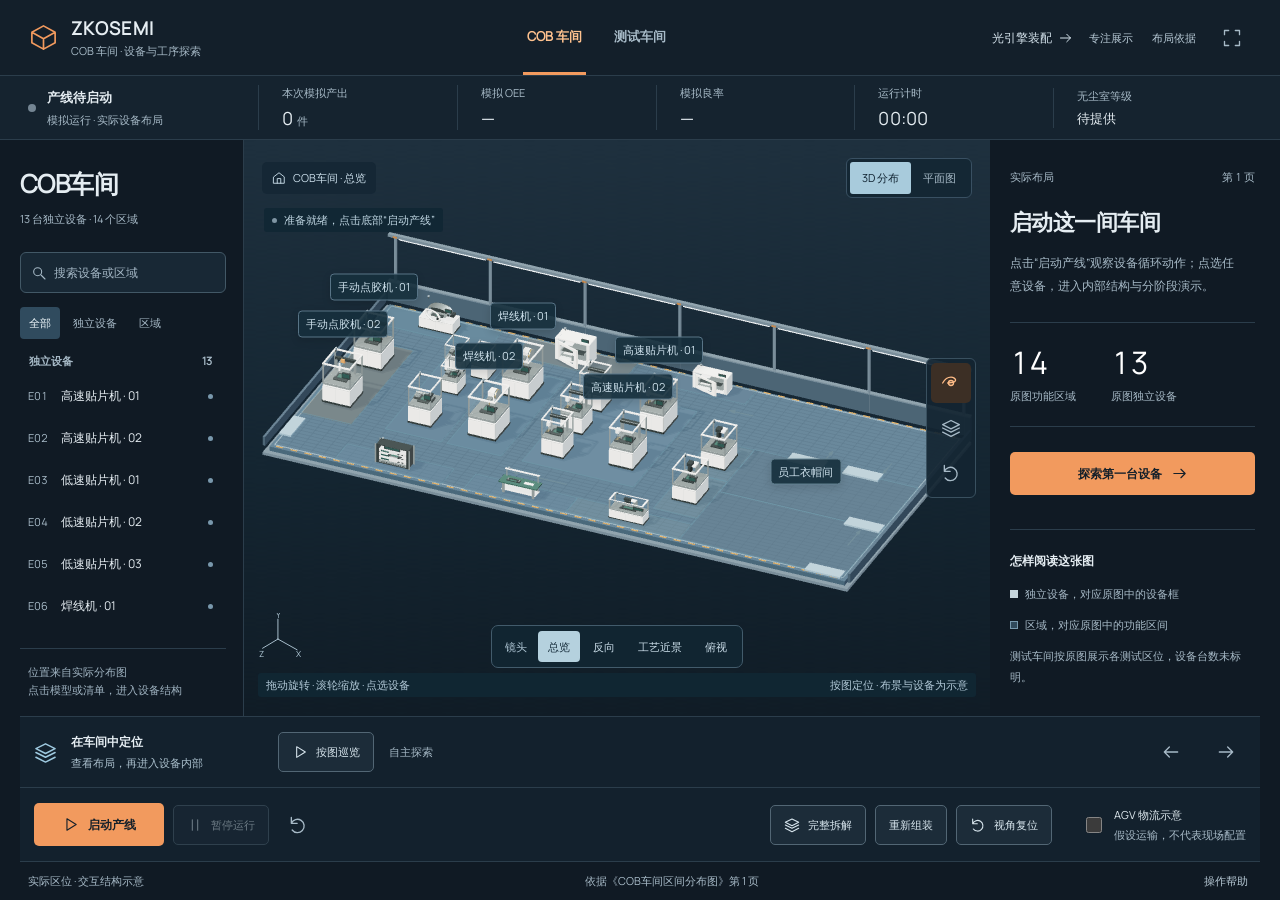
==== commit a4bb2225: "Refine customer showroom visuals, equipment details and fixed viewpoints" ====
--- a/index.html
+++ b/index.html
@@ -25,6 +25,12 @@
 @media(max-width:600px){.line-actions .secondary,.run-buttons>.primary,.run-buttons>.secondary{min-height:44px}}
 /* Keep the status on the dark viewport, above the paper plan toolbar. */
 .viewport.plan-view #plan{top:94px}
+/* Customer exhibition refinement: one consistent viewport, discrete camera bookmarks. */
+@media(min-width:1151px){.workspace{grid-template-columns:224px minmax(0,1fr) 270px;padding-inline:20px}.catalog{padding-right:17px}.inspector{padding-left:20px}.plant-metric{padding-inline:23px}}
+.camera-presets{position:absolute;bottom:48px;left:50%;transform:translateX(-50%);display:flex;align-items:center;gap:3px;padding:5px;background:#122633ee;border:1px solid #425b6b;border-radius:7px;z-index:5;white-space:nowrap}.camera-presets>span{font-size:11px;color:#b0c7d5;padding:0 8px}.camera-presets button{font-size:11px;min-height:31px;padding:6px 10px;border-radius:4px;color:#c9dce7}.camera-presets button.active{background:#b5d1de;color:#152b39}.plan-view .camera-presets{display:none}.presentation .catalog,.presentation .inspector{display:none}.presentation .workspace{grid-template-columns:1fr}.presentation .viewport{grid-column:1/-1}.presentation .control-bar,.presentation .line-control-bar{grid-column:1/-1}.brand strong{font-size:18px;letter-spacing:.075em}.world-label{box-shadow:0 3px 9px #0002;border-color:#617e8d;background:#17303de8}.simulation-banner{color:#c0d6e2}#presentationBtn{white-space:nowrap}#overviewDetail>p{max-width:32ch}.header-actions{gap:13px}
+@media(max-width:600px){#presentationBtn{display:none}.camera-presets{bottom:43px;padding:3px;gap:1px}.camera-presets>span{display:none}.camera-presets button{padding:7px 9px;min-height:34px;font-size:11px}.orientation{display:none}.brand strong{font-size:15px}.brand span span{font-size:11px}.view-bottom{font-size:11px}}
+#leaderLines{position:absolute;inset:0;width:100%;height:100%;pointer-events:none;overflow:visible;stroke:#ecb484;stroke-width:1;fill:none;opacity:.85}#leaderLines circle{fill:#ecb484;stroke:none}.world-label.part::after{display:none}.catalog .item-row{font-size:12px}.inspector #selectedDescription{font-size:12px}
+.simulation-banner{padding:4px 8px;background:#112734ed;border-radius:3px;max-width:calc(100% - 38px)}.view-bottom{padding:4px 8px;background:#112734ed;border-radius:3px;left:14px;right:14px}
 
 </style><!-- Bundled locally as classic JavaScript. Runtime has no CDN or server dependency.
 
@@ -163,11 +169,11 @@
 <symbol id="expand" viewBox="0 0 24 24"><path d="M8 3H3v5m13-5h5v5M3 16v5h5m13-5v5h-5"/></symbol>
 <symbol id="list" viewBox="0 0 24 24"><path d="M8 6h13M8 12h13M8 18h13M3 6h1M3 12h1M3 18h1"/></symbol>
 </defs></svg>
-<header class="topbar"><a class="brand" href="./"><svg><use href="#cube"/></svg><span><strong>COB 车间</strong><span>设备与工序探索</span></span></a><nav class="rooms" aria-label="选择车间"><button data-room="cob" class="active" aria-pressed="true">COB 车间</button><button data-room="test" aria-pressed="false">测试车间</button></nav><div class="header-actions"><a href="./optical-assembly/" class="engine-link">光引擎装配 <svg><use href="#arrow"/></svg></a><button id="sourceBtn" class="plain">布局依据</button><button id="fullscreen" class="icon-button" aria-label="全屏展示"><svg><use href="#expand"/></svg></button></div></header>
+<header class="topbar"><a class="brand" href="./"><svg><use href="#cube"/></svg><span><strong>ZKOSEMI</strong><span>COB 车间 · 设备与工序探索</span></span></a><nav class="rooms" aria-label="选择车间"><button data-room="cob" class="active" aria-pressed="true">COB 车间</button><button data-room="test" aria-pressed="false">测试车间</button></nav><div class="header-actions"><a href="./optical-assembly/" class="engine-link">光引擎装配 <svg><use href="#arrow"/></svg></a><button id="presentationBtn" class="plain" aria-pressed="false">专注展示</button><button id="sourceBtn" class="plain">布局依据</button><button id="fullscreen" class="icon-button" aria-label="全屏展示"><svg><use href="#expand"/></svg></button></div></header>
 <section class="plant-status" aria-label="模拟产线运行概况"><div class="run-state"><i id="runLamp"></i><div><strong id="lineState">产线待启动</strong><span>模拟运行 · 实际设备布局</span></div></div><div class="plant-metric"><span>本次模拟产出</span><strong id="totalOutput">0 <small>件</small></strong></div><div class="plant-metric"><span>模拟 OEE</span><strong id="oeeValue">—</strong></div><div class="plant-metric"><span>模拟良率</span><strong id="yieldValue">—</strong></div><div class="plant-metric"><span>运行计时</span><strong id="elapsedValue">00:00</strong></div><div class="plant-metric clean-class"><span>无尘室等级</span><strong>待提供</strong></div></section>
 <main class="workspace">
 <aside class="catalog" id="catalog"><div class="catalog-heading"><div><h1 id="roomTitle">COB 车间</h1><p id="roomSummary">正在读取实际布局</p></div><button id="closeCatalog" class="icon-button mobile-only" aria-label="关闭设备清单"><svg><use href="#close"/></svg></button></div><label class="search"><svg><use href="#i-search"/></svg><input id="search" type="search" placeholder="搜索设备或区域" aria-label="搜索设备或区域"></label><div class="list-filters" role="group" aria-label="清单筛选"><button data-filter="all" class="active" aria-pressed="true">全部</button><button data-filter="equipment" aria-pressed="false">独立设备</button><button data-filter="zone" aria-pressed="false">区域</button></div><div id="itemList" class="item-list" aria-label="设备与区域清单"></div><p class="catalog-note">位置来自实际分布图<br>点击模型或清单，进入设备结构</p></aside>
-<section class="viewport" id="viewport" aria-label="车间三维交互视图"><canvas id="canvas" aria-label="拖动旋转，滚轮缩放，点击设备选中"></canvas><div id="plan" hidden></div><div id="labels"></div><div class="view-top"><button id="catalogToggle" class="mobile-only icon-button" aria-label="打开设备清单"><svg><use href="#list"/></svg></button><button id="breadcrumb" class="breadcrumb"><svg><use href="#home"/></svg><span id="viewTitle">车间总览</span></button><div class="view-switch" role="group" aria-label="视图切换"><button id="view3d" class="active" aria-pressed="true">3D 分布</button><button id="view2d" aria-pressed="false">平面图</button></div></div><div class="simulation-banner" id="simulationBanner"><span class="live-dot"></span><span id="sceneStatus">准备就绪，点击底部“启动产线”</span></div><div class="view-tools"><button id="labelsBtn" class="icon-button active" aria-label="显示或隐藏标注" aria-pressed="true"><svg><use href="#eye"/></svg></button><button id="topView" class="icon-button" aria-label="俯视布局"><svg><use href="#layers"/></svg></button><button id="resetView" class="icon-button" aria-label="重置视角"><svg><use href="#reset"/></svg></button></div><div class="orientation" aria-hidden="true"><svg viewBox="0 0 60 60"><path d="M26 34V8M26 34l25 14M26 34 6 46"/><text x="23" y="7">Y</text><text x="49" y="58">X</text><text x="1" y="57">Z</text></svg></div><div class="view-bottom"><span id="viewHint">拖动旋转 · 滚轮缩放 · 点选设备</span><span id="diagramNote">按图定位 · 非实测比例</span></div><div id="loading" role="status">正在载入车间布局…</div><div id="toast" role="status" aria-live="polite"></div></section>
+<section class="viewport" id="viewport" aria-label="车间三维交互视图"><canvas id="canvas" aria-label="拖动旋转，滚轮缩放，点击设备选中"></canvas><div id="plan" hidden></div><div id="labels"><svg id="leaderLines" aria-hidden="true"></svg></div><div class="view-top"><button id="catalogToggle" class="mobile-only icon-button" aria-label="打开设备清单"><svg><use href="#list"/></svg></button><button id="breadcrumb" class="breadcrumb"><svg><use href="#home"/></svg><span id="viewTitle">车间总览</span></button><div class="view-switch" role="group" aria-label="视图切换"><button id="view3d" class="active" aria-pressed="true">3D 分布</button><button id="view2d" aria-pressed="false">平面图</button></div></div><div class="simulation-banner" id="simulationBanner"><span class="live-dot"></span><span id="sceneStatus">准备就绪，点击底部“启动产线”</span></div><div class="view-tools"><button id="labelsBtn" class="icon-button active" aria-label="显示或隐藏标注" aria-pressed="true"><svg><use href="#eye"/></svg></button><button id="topView" class="icon-button" aria-label="俯视布局"><svg><use href="#layers"/></svg></button><button id="resetView" class="icon-button" aria-label="重置视角"><svg><use href="#reset"/></svg></button></div><div class="camera-presets" aria-label="固定镜头"><span>镜头</span><button data-camera="hero" class="active" aria-pressed="true">总览</button><button data-camera="reverse" aria-pressed="false">反向</button><button data-camera="process" aria-pressed="false">工艺近景</button><button data-camera="top" aria-pressed="false">俯视</button></div><div class="orientation" aria-hidden="true"><svg viewBox="0 0 60 60"><path d="M26 34V8M26 34l25 14M26 34 6 46"/><text x="23" y="7">Y</text><text x="49" y="58">X</text><text x="1" y="57">Z</text></svg></div><div class="view-bottom"><span id="viewHint">拖动旋转 · 滚轮缩放 · 点选设备</span><span id="diagramNote">按图定位 · 布景与设备为示意</span></div><div id="loading" role="status">正在载入车间布局…</div><div id="toast" role="status" aria-live="polite"></div></section>
 <aside class="inspector" id="inspector"><div class="detail-heading"><span id="detailKind">实际布局</span><span id="detailIndex"></span></div><div id="overviewDetail"><h2>启动这一间车间</h2><p>点击“启动产线”观察设备循环动作；点选任意设备，进入内部结构与分阶段演示。</p><div class="overview-stat" id="overviewStats"></div><button id="firstEquipment" class="primary">探索第一台设备 <svg><use href="#arrow"/></svg></button><div class="reading-key"><h3>怎样阅读这张图</h3><p><i class="key-equipment"></i>独立设备，对应原图中的设备框</p><p><i class="key-zone"></i>区域，对应原图中的功能区间</p><p>测试车间按原图展示各测试区位，设备台数未标明。</p></div></div><div id="selectedDetail" hidden><div class="selected-type" id="selectedType"></div><h2 id="selectedTitle"></h2><p id="selectedDescription"></p><section class="live-panel" id="livePanel"><div class="section-row"><h3>设备运行</h3><span class="simulation-tag">模拟数据</span></div><div class="phase-line"><strong id="phaseName">待启动</strong><span id="phasePercent">0%</span></div><div class="phase-track"><span id="phaseFill"></span></div><dl id="deviceData" class="device-data"></dl></section><dl id="properties" class="properties"></dl><button id="inspectBtn" class="primary">查看设备结构 <svg><use href="#arrow"/></svg></button><button id="backLayout" class="secondary" hidden><svg><use href="#home"/></svg> 返回车间位置</button><div id="partSection" hidden><div class="section-row"><h3>可拆解部件</h3><button id="showParts" class="plain">全部显示</button></div><div id="partList"></div><p id="partDescription" class="part-description"></p><button id="partSeparate" class="secondary">单独拆出所选部件</button></div><div id="processSection" hidden><div class="section-row"><h3>工序阶段</h3><button id="runProcess" class="plain" aria-pressed="false">启动产线</button></div><ol id="processSteps"></ol><p id="processNote">外形、内部机构与动作为通用示意。</p></div><p class="detail-note" id="detailNote"></p></div></aside>
 <section class="control-bar"><div class="control-context"><svg><use href="#layers"/></svg><div><strong id="controlTitle">在车间中定位</strong><span id="controlHint">查看布局，再进入设备内部</span></div></div><div id="overviewControls" class="overview-controls"><button id="tourBtn" class="secondary" aria-pressed="false"><svg><use href="#play"/></svg><span>按图巡览</span></button><span id="tourStatus">自主探索</span><button id="quickInspect" class="primary" hidden>查看结构</button><button id="prevItem" class="icon-button" aria-label="上一处"><svg class="flip"><use href="#arrow"/></svg></button><button id="nextItem" class="icon-button" aria-label="下一处"><svg><use href="#arrow"/></svg></button></div><div id="explodeControls" class="explode-controls" hidden><label for="explodeRange">拆解程度</label><input id="explodeRange" type="range" min="0" max="100" value="0"><output id="explodeValue" for="explodeRange">0%</output><button id="explodeAll" class="primary"><svg><use href="#layers"/></svg>一键拆解</button></div></section>
 <section class="line-control-bar" aria-label="产线运行控制"><div class="run-buttons"><button id="startLine" class="primary"><svg><use href="#play"/></svg><span>启动产线</span></button><button id="pauseLine" class="secondary" disabled><svg><use href="#pause"/></svg>暂停运行</button><button id="resetSimulation" class="icon-button" title="清零模拟数据并复位动作" aria-label="重置模拟"><svg><use href="#reset"/></svg></button></div><div class="line-actions"><button id="explodeDevice" class="secondary"><svg><use href="#layers"/></svg>完整拆解</button><button id="assembleDevice" class="secondary">重新组装</button><button id="resetCamera" class="secondary"><svg><use href="#reset"/></svg>视角复位</button></div><label class="logistics-toggle"><input id="logisticsToggle" type="checkbox"><span>AGV 物流示意<small>假设运输，不代表现场配置</small></span></label></section>
@@ -176,15 +182,15 @@
 <script>
 window.COB_LAYOUT={"schemaVersion":1,"rooms":[{"id":"cob","name":"COB车间","slide":1,"included":true,"borderShapeId":2,"world":{"width":24,"depth":11.1,"units":"diagram","note":"图形等比例展示单位；原图无米制标尺，不代表实测米数"},"zones":[{"id":"plasma","name":"等离子清洗区","kind":"zone","source":{"slide":1,"shapeId":5,"textShapeIds":[6],"rawText":"等离子清洗区"},"rect":{"x":0,"y":-0.000025025025025025026,"w":0.19583333333333333,"h":0.12972972972972974},"position":{"x":-9.65,"z":-4.830277777777778},"size":{"x":4.7,"z":1.44},"category":"cleaning","quantityKnown":false},{"id":"baking","name":"烘烤区","kind":"zone","source":{"slide":1,"shapeId":7,"textShapeIds":[8],"rawText":"烘烤区"},"rect":{"x":0.24253472222222222,"y":-0.000025025025025025026,"w":0.19166666666666668,"h":0.12972972972972974},"position":{"x":-3.8791666666666664,"z":-4.830277777777778},"size":{"x":4.6000000000000005,"z":1.44},"category":"thermal","quantityKnown":false},{"id":"nitrogen","name":"氮气柜","kind":"zone","source":{"slide":1,"shapeId":9,"textShapeIds":[10],"rawText":"氮气柜"},"rect":{"x":0.5083333333333333,"y":-0.000025025025025025026,"w":0.13408564814814813,"h":0.09747247247247247},"position":{"x":1.8090277777777786,"z":-5.009305555555556},"size":{"x":3.218055555555555,"z":1.0819444444444444},"category":"storage","quantityKnown":false},{"id":"dispensing","name":"点胶区","kind":"zone","source":{"slide":1,"shapeId":11,"textShapeIds":[12],"rawText":"点胶区"},"rect":{"x":0,"y":0.24146646646646647,"w":0.08865740740740741,"h":0.5315315315315315},"position":{"x":-10.936111111111112,"z":0.08027777777777789},"size":{"x":2.1277777777777778,"z":5.8999999999999995},"category":"dispensing","quantityKnown":false},{"id":"coupling","name":"耦合区","kind":"zone","source":{"slide":1,"shapeId":13,"textShapeIds":[14],"rawText":"耦合区"},"rect":{"x":0.1441550925925926,"y":0.21481481481481482,"w":0.09837962962962964,"h":0.5381631631631631},"position":{"x":-7.3597222222222225,"z":-0.17874999999999996},"size":{"x":2.361111111111111,"z":5.973611111111111},"category":"alignment","quantityKnown":false},{"id":"bonding","name":"焊线区","kind":"zone","source":{"slide":1,"shapeId":15,"textShapeIds":[16],"rawText":"焊线区"},"rect":{"x":0.25243055555555555,"y":0.20755755755755756,"w":0.09571759259259259,"h":0.5454204204204204},"position":{"x":-4.793055555555556,"z":-0.21902777777777782},"size":{"x":2.297222222222222,"z":6.054166666666667},"category":"bonding","quantityKnown":false},{"id":"placement","name":"贴片区","kind":"zone","source":{"slide":1,"shapeId":17,"textShapeIds":[18],"rawText":"贴片区"},"rect":{"x":0.3851273148148148,"y":0.20805805805805805,"w":0.19571759259259258,"h":0.54491991991992},"position":{"x":-0.4083333333333332,"z":-0.2162499999999996},"size":{"x":4.697222222222222,"z":6.048611111111111},"category":"placement","quantityKnown":false},{"id":"staff","name":"员工衣帽间","kind":"zone","source":{"slide":1,"shapeId":21,"textShapeIds":[22],"rawText":"员工衣帽间"},"rect":{"x":0.7130787037037037,"y":0.35695695695695695,"w":0.28703703703703703,"h":0.3016766766766767},"position":{"x":8.558333333333334,"z":0.08652777777777843},"size":{"x":6.888888888888889,"z":3.3486111111111114},"category":"support","quantityKnown":false},{"id":"visitor","name":"客户衣帽间","kind":"zone","source":{"slide":1,"shapeId":23,"textShapeIds":[24],"rawText":"客户衣帽间"},"rect":{"x":0.7130787037037037,"y":0.6597597597597598,"w":0.2869791666666667,"h":0.3402152152152152},"position":{"x":8.557638888888889,"z":3.6615277777777786},"size":{"x":6.8875,"z":3.7763888888888886},"category":"support","quantityKnown":false},{"id":"programming","name":"烧录区","kind":"zone","source":{"slide":1,"shapeId":25,"textShapeIds":[26],"rawText":"烧录区"},"rect":{"x":0.10700231481481481,"y":0.8973473473473473,"w":0.1875,"h":0.1045045045045045},"position":{"x":-7.1819444444444445,"z":4.990555555555557},"size":{"x":4.5,"z":1.16},"category":"programming","quantityKnown":false},{"id":"loading","name":"装载条区","kind":"zone","source":{"slide":1,"shapeId":27,"textShapeIds":[28],"rawText":"装载条区"},"rect":{"x":0.33339120370370373,"y":0.8973723723723723,"w":0.178125,"h":0.10447947947947948},"position":{"x":-1.8611111111111107,"z":4.990694444444444},"size":{"x":4.275,"z":1.1597222222222223},"category":"loading","quantityKnown":false},{"id":"visual","name":"目检区","kind":"zone","source":{"slide":1,"shapeId":29,"textShapeIds":[30],"rawText":"目检区"},"rect":{"x":0.5125578703703704,"y":0.8954954954954955,"w":0.20052083333333334,"h":0.10447947947947948},"position":{"x":2.707638888888887,"z":4.96986111111111},"size":{"x":4.8125,"z":1.1597222222222223},"category":"inspection","quantityKnown":false},{"id":"metrology","name":"二次元检测","kind":"zone","source":{"slide":1,"shapeId":19,"textShapeIds":[20],"rawText":"二次元检测"},"rect":{"x":0.6363425925925926,"y":0.35995995995995994,"w":0.07673611111111112,"h":0.2301051051051051},"position":{"x":4.193055555555556,"z":-0.2773611111111114},"size":{"x":1.8416666666666668,"z":2.5541666666666667},"category":"inspection","quantityKnown":false,"dividerShapeId":66,"derivedFromDivider":true},{"id":"pull-test","name":"推拉力检测","kind":"zone","source":{"slide":1,"shapeId":19,"textShapeIds":[65],"rawText":"推拉力检测"},"rect":{"x":0.6363425925925926,"y":0.5900650650650651,"w":0.07673611111111112,"h":0.26238738738738737},"position":{"x":4.193055555555556,"z":2.455972222222223},"size":{"x":1.8416666666666668,"z":2.9125},"category":"inspection","quantityKnown":false,"dividerShapeId":66,"derivedFromDivider":true}],"equipment":[{"id":"placer-high-01","name":"高速贴片机","kind":"equipment","source":{"slide":1,"shapeId":68,"textShapeIds":[69],"rawText":"高速贴片机"},"rect":{"x":0.5094328703703703,"y":0.23771271271271271,"w":0.0609375,"h":0.1986986986986987},"position":{"x":0.9576388888888889,"z":-1.8086111111111105},"size":{"x":1.4625,"z":2.2055555555555557},"zoneId":"placement","equipmentType":"high-speed-placement","instance":1,"instanceCount":2,"quantityKnown":true,"displayName":"高速贴片机 01"},{"id":"placer-high-02","name":"高速贴片机","kind":"equipment","source":{"slide":1,"shapeId":70,"textShapeIds":[71],"rawText":"高速贴片机"},"rect":{"x":0.5094328703703703,"y":0.49997497497497495,"w":0.0609375,"h":0.1986986986986987},"position":{"x":0.9576388888888889,"z":1.1025},"size":{"x":1.4625,"z":2.2055555555555557},"zoneId":"placement","equipmentType":"high-speed-placement","instance":2,"instanceCount":2,"quantityKnown":true,"displayName":"高速贴片机 02"},{"id":"placer-low-01","name":"低速贴片机","kind":"equipment","source":{"slide":1,"shapeId":72,"textShapeIds":[73],"rawText":"低速贴片机"},"rect":{"x":0.3950810185185185,"y":0.23771271271271271,"w":0.05619212962962963,"h":0.14502002002002},"position":{"x":-1.84375,"z":-2.106527777777777},"size":{"x":1.348611111111111,"z":1.6097222222222223},"zoneId":"placement","equipmentType":"low-speed-placement","instance":1,"instanceCount":3,"quantityKnown":true,"displayName":"低速贴片机 01"},{"id":"placer-low-02","name":"低速贴片机","kind":"equipment","source":{"slide":1,"shapeId":74,"textShapeIds":[75],"rawText":"低速贴片机"},"rect":{"x":0.3950810185185185,"y":0.40137637637637635,"w":0.05619212962962963,"h":0.14502002002002},"position":{"x":-1.84375,"z":-0.2898611111111107},"size":{"x":1.348611111111111,"z":1.6097222222222223},"zoneId":"placement","equipmentType":"low-speed-placement","instance":2,"instanceCount":3,"quantityKnown":true,"displayName":"低速贴片机 02"},{"id":"placer-low-03","name":"低速贴片机","kind":"equipment","source":{"slide":1,"shapeId":76,"textShapeIds":[77],"rawText":"低速贴片机"},"rect":{"x":0.39675925925925926,"y":0.5722972972972973,"w":0.05619212962962963,"h":0.14502002002002},"position":{"x":-1.8034722222222221,"z":1.6073611111111115},"size":{"x":1.348611111111111,"z":1.6097222222222223},"zoneId":"placement","equipmentType":"low-speed-placement","instance":3,"instanceCount":3,"quantityKnown":true,"displayName":"低速贴片机 03"},{"id":"wire-bonder-01","name":"焊线机","kind":"equipment","source":{"slide":1,"shapeId":78,"textShapeIds":[79],"rawText":"焊线机"},"rect":{"x":0.2636574074074074,"y":0.22657657657657657,"w":0.0697337962962963,"h":0.20157657657657657},"position":{"x":-4.835416666666667,"z":-1.9162499999999998},"size":{"x":1.6736111111111112,"z":2.2375},"zoneId":"bonding","equipmentType":"wire-bonder","instance":1,"instanceCount":2,"quantityKnown":true,"displayName":"焊线机 01"},{"id":"wire-bonder-02","name":"焊线机","kind":"equipment","source":{"slide":1,"shapeId":82,"textShapeIds":[83],"rawText":"焊线机"},"rect":{"x":0.2636574074074074,"y":0.5157407407407407,"w":0.0697337962962963,"h":0.20157657657657657},"position":{"x":-4.835416666666667,"z":1.2934722222222215},"size":{"x":1.6736111111111112,"z":2.2375},"zoneId":"bonding","equipmentType":"wire-bonder","instance":2,"instanceCount":2,"quantityKnown":true,"displayName":"焊线机 02"},{"id":"coupler-10g-01","name":"10G/25G耦合机","kind":"equipment","source":{"slide":1,"shapeId":84,"textShapeIds":[85],"rawText":"10G/25G耦合机机"},"rect":{"x":0.15364583333333334,"y":0.22682682682682684,"w":0.0421875,"h":0.11924424424424425},"position":{"x":-7.80625,"z":-2.3704166666666664},"size":{"x":1.0125000000000002,"z":1.323611111111111},"zoneId":"coupling","equipmentType":"coupling","instance":1,"instanceCount":3,"quantityKnown":true,"displayName":"10G/25G耦合机 01"},{"id":"coupler-10g-02","name":"10G/25G耦合机","kind":"equipment","source":{"slide":1,"shapeId":86,"textShapeIds":[87],"rawText":"10G/25G耦合机机"},"rect":{"x":0.20034722222222223,"y":0.22682682682682684,"w":0.0421875,"h":0.11924424424424425},"position":{"x":-6.685416666666667,"z":-2.3704166666666664},"size":{"x":1.0125000000000002,"z":1.323611111111111},"zoneId":"coupling","equipmentType":"coupling","instance":2,"instanceCount":3,"quantityKnown":true,"displayName":"10G/25G耦合机 02"},{"id":"coupler-10g-03","name":"10G/25G耦合机","kind":"equipment","source":{"slide":1,"shapeId":88,"textShapeIds":[89],"rawText":"10G/25G耦合机机"},"rect":{"x":0.17395833333333333,"y":0.35833333333333334,"w":0.0421875,"h":0.11924424424424425},"position":{"x":-7.3187500000000005,"z":-0.9106944444444443},"size":{"x":1.0125000000000002,"z":1.323611111111111},"zoneId":"coupling","equipmentType":"coupling","instance":3,"instanceCount":3,"quantityKnown":true,"displayName":"10G/25G耦合机 03"},{"id":"coupler-40g-01","name":"40G/100G耦合机","kind":"equipment","source":{"slide":1,"shapeId":90,"textShapeIds":[91],"rawText":"40G/100G耦合机机"},"rect":{"x":0.1615162037037037,"y":0.5605355355355356,"w":0.05821759259259259,"h":0.1567817817817818},"position":{"x":-7.425000000000001,"z":1.5420833333333333},"size":{"x":1.3972222222222221,"z":1.7402777777777778},"zoneId":"coupling","equipmentType":"coupling","instance":1,"instanceCount":1,"quantityKnown":true,"displayName":"40G/100G耦合机 01"},{"id":"dispenser-01","name":"手动点胶机","kind":"equipment","source":{"slide":1,"shapeId":92,"textShapeIds":[93],"rawText":"手动点胶机"},"rect":{"x":0.00787037037037037,"y":0.2744994994994995,"w":0.07135416666666666,"h":0.1753003003003003},"position":{"x":-10.95486111111111,"z":-1.5301388888888887},"size":{"x":1.7125,"z":1.9458333333333333},"zoneId":"dispensing","equipmentType":"manual-dispensing","instance":1,"instanceCount":2,"quantityKnown":true,"displayName":"手动点胶机 01"},{"id":"dispenser-02","name":"手动点胶机","kind":"equipment","source":{"slide":1,"shapeId":94,"textShapeIds":[95],"rawText":"手动点胶机"},"rect":{"x":0.00787037037037037,"y":0.542017017017017,"w":0.07135416666666666,"h":0.1753003003003003},"position":{"x":-10.95486111111111,"z":1.4393055555555554},"size":{"x":1.7125,"z":1.9458333333333333},"zoneId":"dispensing","equipmentType":"manual-dispensing","instance":2,"instanceCount":2,"quantityKnown":true,"displayName":"手动点胶机 02"}],"doors":[{"id":"door-32","name":"出口","kind":"door","source":{"slide":1,"shapeId":32,"textShapeIds":[63],"rawText":"出口"},"rect":{"x":0.8720717592592593,"y":0.33085585585585586,"w":0.0625,"h":0.050450450450450456},"position":{"x":9.679722222222225,"z":-1.5975000000000001},"size":{"x":1.5,"z":0.56},"rotation":90,"rawRectEMU":{"x":10378313,"y":2451735,"w":256032,"h":685800},"descriptionSource":"original-label"},{"id":"door-33","name":"员工 / 客户衣帽间门","kind":"door","source":{"slide":1,"shapeId":33,"textShapeIds":[],"rawText":""},"rect":{"x":0.9375810185185185,"y":0.6370370370370371,"w":0.0625,"h":0.050450450450450456},"position":{"x":11.251944444444444,"z":1.801111111111111},"size":{"x":1.5,"z":0.56},"rotation":90,"rawRectEMU":{"x":11097133,"y":4005580,"w":256032,"h":685800},"descriptionSource":"position-derived-label"},{"id":"door-34","name":"风淋门","kind":"door","source":{"slide":1,"shapeId":34,"textShapeIds":[62],"rawText":"风淋门"},"rect":{"x":0.7746643518518519,"y":0.3308308308308308,"w":0.0625,"h":0.05045045045045045},"position":{"x":7.341944444444444,"z":-1.597777777777778},"size":{"x":1.5,"z":0.56},"rotation":0,"rawRectEMU":{"x":9094597,"y":2666492,"w":685800,"h":256032},"descriptionSource":"original-label"},{"id":"door-35","name":"左侧门","kind":"door","source":{"slide":1,"shapeId":35,"textShapeIds":[],"rawText":""},"rect":{"x":-0.004803240740740741,"y":0.8117867867867868,"w":0.020833333333333332,"h":0.12612612612612611},"position":{"x":-11.865277777777777,"z":4.160833333333334},"size":{"x":0.5,"z":1.4},"rotation":0,"rawRectEMU":{"x":541655,"y":5107305,"w":228600,"h":640080},"descriptionSource":"position-derived-label"},{"id":"door-36","name":"客户衣帽间下侧门","kind":"door","source":{"slide":1,"shapeId":36,"textShapeIds":[],"rawText":""},"rect":{"x":0.9361111111111111,"y":0.9694694694694694,"w":0.0625,"h":0.04684684684684685},"position":{"x":11.216666666666669,"z":5.471111111111111},"size":{"x":1.5,"z":0.52},"rotation":0,"rawRectEMU":{"x":10866120,"y":5907532,"w":685800,"h":237744},"descriptionSource":"position-derived-label"}],"lines":[{"id":"line-4","name":"通道方向","kind":"arrow","source":{"slide":1,"shapeId":4,"textShapeIds":[],"rawText":""},"rect":{"x":0.6478587962962963,"y":0.11096096096096096,"w":0.00017361111111111112,"h":0.09647147147147148},"position":{"x":3.5506944444444457,"z":-3.7829166666666665},"size":{"x":0.004166666666666667,"z":1.0708333333333333},"endpoints":[{"x":4.086111111111112,"z":-3.7849999999999997},{"x":3.0152777777777757,"z":-3.780833333333333}],"rotation":270,"headEnd":{"type":"none"},"tailEnd":{"type":"triangle"}},{"id":"line-39","name":"通道方向","kind":"arrow","source":{"slide":1,"shapeId":39,"textShapeIds":[],"rawText":""},"rect":{"x":0.38252314814814814,"y":0.8343093093093094,"w":0.09756944444444444,"h":0.0016266266266266266},"position":{"x":-1.6486111111111104,"z":3.719861111111112},"size":{"x":2.341666666666667,"z":0.018055555555555554},"endpoints":[{"x":-0.47777777777777786,"z":3.7108333333333325},{"x":-2.8194444444444446,"z":3.72888888888889}],"rotation":180,"headEnd":{"type":"none"},"tailEnd":{"type":"triangle"}},{"id":"line-42","name":"通道方向","kind":"arrow","source":{"slide":1,"shapeId":42,"textShapeIds":[],"rawText":""},"rect":{"x":0.8299189814814815,"y":0.252977977977978,"w":0.000462962962962963,"h":0.07782782782782782},"position":{"x":7.923611111111111,"z":-2.3099999999999996},"size":{"x":0.011111111111111112,"z":0.8638888888888889},"endpoints":[{"x":7.918055555555554,"z":-1.8780555555555551},{"x":7.929166666666667,"z":-2.7419444444444445}],"rotation":180,"headEnd":{"type":"none"},"tailEnd":{"type":"triangle"}},{"id":"line-43","name":"通道方向","kind":"arrow","source":{"slide":1,"shapeId":43,"textShapeIds":[],"rawText":""},"rect":{"x":0.9319444444444445,"y":0.24922422422422422,"w":0.00017361111111111112,"h":0.08170670670670671},"position":{"x":10.368749999999999,"z":-2.3301388888888885},"size":{"x":0.004166666666666667,"z":0.9069444444444444},"endpoints":[{"x":10.370833333333334,"z":-2.783611111111111},{"x":10.366666666666667,"z":-1.8766666666666665}],"rotation":0,"headEnd":{"type":"none"},"tailEnd":{"type":"triangle"}},{"id":"line-44","name":"通道方向","kind":"arrow","source":{"slide":1,"shapeId":44,"textShapeIds":[],"rawText":""},"rect":{"x":0.9688078703703704,"y":0.6918918918918919,"w":0,"h":0.11351351351351352},"position":{"x":11.25138888888889,"z":2.7600000000000007},"size":{"x":0,"z":1.26},"endpoints":[{"x":11.25138888888889,"z":3.3899999999999997},{"x":11.25138888888889,"z":2.13}],"rotation":180,"headEnd":{"type":"none"},"tailEnd":{"type":"triangle"}},{"id":"line-66","name":"分界线","kind":"divider","source":{"slide":1,"shapeId":66,"textShapeIds":[],"rawText":""},"rect":{"x":0.6373842592592592,"y":0.5900650650650651,"w":0.07563657407407408,"h":0},"position":{"x":4.204861111111111,"z":0.9997222222222222},"size":{"x":1.8152777777777778,"z":0},"endpoints":[{"x":3.2972222222222207,"z":0.9997222222222222},{"x":5.112500000000001,"z":0.9997222222222222}],"rotation":0,"headEnd":{},"tailEnd":{}}],"labels":[{"id":"aisle","name":"人员/物料通道","kind":"label","source":{"slide":1,"shapeId":37,"textShapeIds":[37],"rawText":"人员/物料通道"},"rect":{"x":0.4342013888888889,"y":0.7891391391391391,"w":0.13333333333333333,"h":0.04504504504504504},"position":{"x":0.020833333333333925,"z":3.4594444444444443},"size":{"x":3.2,"z":0.5}}]},{"id":"test","name":"测试车间","slide":2,"included":true,"borderShapeId":2,"world":{"width":24,"depth":11.053941908713693,"units":"diagram","note":"图形等比例展示单位；原图无米制标尺，不代表实测米数"},"zones":[{"id":"office","name":"办公","kind":"zone","source":{"slide":2,"shapeId":4,"textShapeIds":[5],"rawText":"办公"},"rect":{"x":0,"y":0.0781031031031031,"w":0.17485016136468418,"h":0.2977977977977978},"position":{"x":-9.90179806362379,"z":-3.017704011065007},"size":{"x":4.19640387275242,"z":3.2918395573997237},"category":"support","quantityKnown":false},{"id":"turnover","name":"周转房","kind":"zone","source":{"slide":2,"shapeId":6,"textShapeIds":[7],"rawText":"周转房"},"rect":{"x":0,"y":0.3742742742742743,"w":0.17485016136468418,"h":0.3328328328328328},"position":{"x":-9.90179806362379,"z":0.44979253112033213},"size":{"x":4.19640387275242,"z":3.67911479944675},"category":"storage","quantityKnown":false},{"id":"aging","name":"老化","kind":"zone","source":{"slide":2,"shapeId":8,"textShapeIds":[9],"rawText":"老化"},"rect":{"x":0,"y":0.6584334334334334,"w":0.17485016136468418,"h":0.3415915915915916},"position":{"x":-9.90179806362379,"z":3.6392807745504836},"size":{"x":4.19640387275242,"z":3.775933609958506},"category":"thermal","quantityKnown":false},{"id":"temperature-1","name":"高低温箱 01","kind":"zone","source":{"slide":2,"shapeId":12,"textShapeIds":[13],"rawText":"高低温箱"},"rect":{"x":0.3118372521899493,"y":0.08711211211211212,"w":0.19329183955739973,"h":0.15065065065065064},"position":{"x":-2.1964038727524198,"z":-3.7313969571230983},"size":{"x":4.639004149377594,"z":1.665283540802213},"category":"thermal","quantityKnown":false},{"id":"temperature-2","name":"高低温箱 02","kind":"zone","source":{"slide":2,"shapeId":14,"textShapeIds":[15],"rawText":"高低温箱"},"rect":{"x":0.3118948824343015,"y":0.36564064064064067,"w":0.1932342093130475,"h":0.1353853853853854},"position":{"x":-2.1957123098201947,"z":-0.736929460580912},"size":{"x":4.63762102351314,"z":1.4965421853388658},"category":"thermal","quantityKnown":false},{"id":"performance-800g","name":"800G性能测试","kind":"zone","source":{"slide":2,"shapeId":16,"textShapeIds":[17],"rawText":"800G性能测试"},"rect":{"x":0.31195251267865376,"y":0.501026026026026,"w":0.1930613185799908,"h":0.12612612612612611},"position":{"x":-2.1964038727524198,"z":0.7084370677731684},"size":{"x":4.633471645919779,"z":1.3941908713692945},"category":"testing","quantityKnown":false},{"id":"compatibility-200g","name":"200G及以下兼容","kind":"zone","source":{"slide":2,"shapeId":18,"textShapeIds":[19],"rawText":"200G及以下兼容"},"rect":{"x":0.3118948824343015,"y":0.6271521521521521,"w":0.19300368833563855,"h":0.12612612612612611},"position":{"x":-2.198478561549102,"z":2.1026279391424616},"size":{"x":4.6320885200553255,"z":1.3941908713692945},"category":"testing","quantityKnown":false},{"id":"test-10g-1","name":"10G测试 01","kind":"zone","source":{"slide":2,"shapeId":23,"textShapeIds":[24],"rawText":"10G测试"},"rect":{"x":0.6196403872752421,"y":0.08886386386386387,"w":0.1707007837713232,"h":0.1594094094094094},"position":{"x":4.919778699861688,"z":-3.6636237897648685},"size":{"x":4.096818810511756,"z":1.7621023513139695},"category":"testing","quantityKnown":false},{"id":"test-40g","name":"40G测试","kind":"zone","source":{"slide":2,"shapeId":25,"textShapeIds":[26],"rawText":"40G测试"},"rect":{"x":0.6196403872752421,"y":0.22124624624624625,"w":0.1707007837713232,"h":0.1594094094094094},"position":{"x":4.919778699861688,"z":-2.2002766251728905},"size":{"x":4.096818810511756,"z":1.7621023513139695},"category":"testing","quantityKnown":false},{"id":"test-25g","name":"25G测试","kind":"zone","source":{"slide":2,"shapeId":27,"textShapeIds":[28],"rawText":"25G测试"},"rect":{"x":0.6196403872752421,"y":0.351001001001001,"w":0.1707007837713232,"h":0.1594094094094094},"position":{"x":4.919778699861688,"z":-0.7659751037344398},"size":{"x":4.096818810511756,"z":1.7621023513139695},"category":"testing","quantityKnown":false},{"id":"test-10g-2","name":"10G测试 02","kind":"zone","source":{"slide":2,"shapeId":29,"textShapeIds":[30],"rawText":"10G测试"},"rect":{"x":0.6196980175195943,"y":0.48375875875875873,"w":0.17064315352697096,"h":0.1594094094094094},"position":{"x":4.920470262793916,"z":0.7015214384509001},"size":{"x":4.095435684647303,"z":1.7621023513139695},"category":"testing","quantityKnown":false},{"id":"compatibility-800g","name":"800G兼容","kind":"zone","source":{"slide":2,"shapeId":31,"textShapeIds":[32],"rawText":"800G兼容"},"rect":{"x":0.6196403872752421,"y":0.616016016016016,"w":0.17058552328261872,"h":0.13726226226226226},"position":{"x":4.918395573997234,"z":2.0410788381742737},"size":{"x":4.094052558782849,"z":1.5172890733056708},"category":"testing","quantityKnown":false},{"id":"marking","name":"打标区","kind":"zone","source":{"slide":2,"shapeId":35,"textShapeIds":[36],"rawText":"打标区"},"rect":{"x":0.8050945136007377,"y":0.8919169169169169,"w":0.19300368833563855,"h":0.10810810810810811},"position":{"x":9.638312586445366,"z":4.929737206085754},"size":{"x":4.6320885200553255,"z":1.1950207468879668},"category":"marking","quantityKnown":false},{"id":"iqc","name":"IQC抽测","kind":"zone","source":{"slide":2,"shapeId":59,"textShapeIds":[60],"rawText":"IQC抽测"},"rect":{"x":0.3118372521899493,"y":0.23913913913913915,"w":0.19329183955739973,"h":0.1265015015015015},"position":{"x":-2.1964038727524198,"z":-2.1843706777316734},"size":{"x":4.639004149377594,"z":1.3983402489626555},"category":"inspection","quantityKnown":false},{"id":"coding","name":"写码","kind":"zone","source":{"slide":2,"shapeId":10,"textShapeIds":[11],"rawText":"写码"},"rect":{"x":0.17485016136468418,"y":0.8955455455455456,"w":0.16972106961733519,"h":0.10447947947947948},"position":{"x":-5.7669432918395565,"z":4.949792531120332},"size":{"x":4.073305670816044,"z":1.1549100968188106},"category":"programming","quantityKnown":false,"dividerShapeId":58,"derivedFromDivider":true},{"id":"labeling","name":"贴标","kind":"zone","source":{"slide":2,"shapeId":10,"textShapeIds":[57],"rawText":"贴标"},"rect":{"x":0.34457123098201936,"y":0.8955455455455456,"w":0.19392577224527432,"h":0.10447947947947948},"position":{"x":-1.4031811894882438,"z":4.949792531120332},"size":{"x":4.654218533886584,"z":1.1549100968188106},"category":"labeling","quantityKnown":false,"dividerShapeId":58,"derivedFromDivider":true},{"id":"assembly","name":"组装","kind":"zone","source":{"slide":2,"shapeId":33,"textShapeIds":[34],"rawText":"组\n装"},"rect":{"x":0.9209428307976025,"y":0.07807807807807808,"w":0.07883817427385892,"h":0.2124874874874875},"position":{"x":11.048686030428769,"z":-3.489488243430152},"size":{"x":1.892116182572614,"z":2.3488243430152145},"category":"assembly","quantityKnown":false,"dividerShapeId":80,"derivedFromDivider":true},{"id":"appearance","name":"外观检测","kind":"zone","source":{"slide":2,"shapeId":33,"textShapeIds":[63],"rawText":"外观检测"},"rect":{"x":0.9209428307976025,"y":0.29056556556556556,"w":0.07883817427385892,"h":0.3244494494494494},"position":{"x":11.048686030428769,"z":-0.5218533886583678},"size":{"x":1.892116182572614,"z":3.5864453665283538},"category":"inspection","quantityKnown":false,"dividerShapeId":80,"derivedFromDivider":true}],"equipment":[],"doors":[{"id":"door-37","name":"下侧门","kind":"door","source":{"slide":2,"shapeId":37,"textShapeIds":[],"rawText":""},"rect":{"x":0.6450553250345782,"y":0.9827577577577578,"w":0.08356385431074227,"h":0.052177177177177174},"position":{"x":4.484094052558781,"z":5.624757952973722},"size":{"x":2.0055325034578146,"z":0.5767634854771785},"rotation":0,"rawRectEMU":{"x":7665720,"y":5898515,"w":920750,"h":264795},"descriptionSource":"position-derived-label"},{"id":"door-38","name":"右侧门","kind":"door","source":{"slide":2,"shapeId":38,"textShapeIds":[],"rawText":""},"rect":{"x":0.9825380359612724,"y":0.7104854854854855,"w":0.019087136929460582,"h":0.12972972972972974},"position":{"x":11.809958506224067,"z":3.0437067773167357},"size":{"x":0.458091286307054,"z":1.4340248962655602},"rotation":0,"rawRectEMU":{"x":11384280,"y":4516755,"w":210312,"h":658368},"descriptionSource":"position-derived-label"}],"lines":[{"id":"line-40","name":"通道方向","kind":"arrow","source":{"slide":2,"shapeId":40,"textShapeIds":[],"rawText":""},"rect":{"x":0.8356846473029046,"y":0.8295295295295295,"w":0.08962655601659751,"h":0},"position":{"x":9.13195020746888,"z":3.6426002766251724},"size":{"x":2.15103734439834,"z":0},"endpoints":[{"x":10.207468879668049,"z":3.6426002766251724},{"x":8.05643153526971,"z":3.6426002766251724}],"rotation":180,"headEnd":{"type":"none"},"tailEnd":{"type":"triangle"}},{"id":"line-58","name":"分界线","kind":"divider","source":{"slide":2,"shapeId":58,"textShapeIds":[],"rawText":""},"rect":{"x":0.34457123098201936,"y":0.8919169169169169,"w":0,"h":0.11236236236236236},"position":{"x":-3.7302904564315362,"z":4.953250345781466},"size":{"x":0,"z":1.2420470262793915},"endpoints":[{"x":-3.7302904564315362,"z":4.332226832641771},{"x":-3.7302904564315362,"z":5.574273858921162}],"rotation":0,"headEnd":{},"tailEnd":{}},{"id":"line-64","name":"分界线","kind":"divider","source":{"slide":2,"shapeId":64,"textShapeIds":[],"rawText":""},"rect":{"x":0.5693868142000922,"y":0.001151151151151151,"w":0,"h":1.0031281281281281},"position":{"x":1.6652835408022124,"z":0.03001383125864443},"size":{"x":0,"z":11.088520055325034},"endpoints":[{"x":1.6652835408022124,"z":-5.514246196403873},{"x":1.6652835408022124,"z":5.574273858921162}],"rotation":0,"headEnd":{},"tailEnd":{}},{"id":"line-80","name":"分界线","kind":"divider","source":{"slide":2,"shapeId":80,"textShapeIds":[],"rawText":""},"rect":{"x":0.9194905486399262,"y":0.29056556556556556,"w":0.07860765329644998,"h":0},"position":{"x":11.01106500691563,"z":-2.3150760719225447},"size":{"x":1.8865836791147994,"z":0},"endpoints":[{"x":10.06777316735823,"z":-2.3150760719225447},{"x":11.95435684647303,"z":-2.3150760719225447}],"rotation":0,"headEnd":{},"tailEnd":{}}],"labels":[{"id":"aisle","name":"通道","kind":"label","source":{"slide":2,"shapeId":41,"textShapeIds":[41],"rawText":"通道"},"rect":{"x":0.8530889810972798,"y":0.7808308308308308,"w":0.06639004149377593,"h":0.043243243243243246},"position":{"x":9.270816044260027,"z":3.3432918395574003},"size":{"x":1.5933609958506225,"z":0.4780082987551867}}]}]};
 try{
-(()=>{var m0=Object.defineProperty;var f0=(r,e)=>{for(var t in e)m0(r,t,{get:e[t],enumerable:!0})};var wa={};f0(wa,{ACESFilmicToneMapping:()=>ll,AddEquation:()=>Jr,AddOperation:()=>ep,AdditiveAnimationBlendMode:()=>su,AdditiveBlending:()=>Sh,AgXToneMapping:()=>sp,AlphaFormat:()=>cp,AlwaysCompare:()=>Sp,AlwaysDepth:()=>nl,AlwaysStencilFunc:()=>Vf,AmbientLight:()=>Go,AnimationAction:()=>Qo,AnimationClip:()=>sr,AnimationLoader:()=>Bc,AnimationMixer:()=>Kc,AnimationObjectGroup:()=>Jc,AnimationUtils:()=>Fc,ArcCurve:()=>go,ArrayCamera:()=>Zo,ArrowHelper:()=>ma,AttachedBindMode:()=>xc,Audio:()=>Ko,AudioAnalyser:()=>Zc,AudioContext:()=>ha,AudioListener:()=>qc,AudioLoader:()=>Xc,AxesHelper:()=>_h,BackSide:()=>Jt,BasicDepthPacking:()=>wf,BasicShadowMap:()=>mf,BatchedMesh:()=>co,Bone:()=>js,BooleanKeyframeTrack:()=>si,Box2:()=>ah,Box3:()=>bt,Box3Helper:()=>pa,BoxGeometry:()=>Zt,BoxHelper:()=>fh,BufferAttribute:()=>at,BufferGeometry:()=>Ue,BufferGeometryLoader:()=>Yo,ByteType:()=>Eh,Cache:()=>Gn,Camera:()=>Ur,CameraHelper:()=>mh,CanvasTexture:()=>Nc,CapsuleGeometry:()=>po,CatmullRomCurve3:()=>Qi,CineonToneMapping:()=>ip,CircleGeometry:()=>mo,ClampToEdgeWrapping:()=>Vn,Clock:()=>Jo,Color:()=>ve,ColorKeyframeTrack:()=>oa,ColorManagement:()=>$e,CompressedArrayTexture:()=>Dc,CompressedCubeTexture:()=>Uc,CompressedTexture:()=>Fr,CompressedTextureLoader:()=>zc,ConeGeometry:()=>Js,ConstantAlphaFactor:()=>Jd,ConstantColorFactor:()=>Yd,Controls:()=>fa,CubeCamera:()=>eo,CubeReflectionMapping:()=>Li,CubeRefractionMapping:()=>lr,CubeTexture:()=>Ki,CubeTextureLoader:()=>kc,CubeUVReflectionMapping:()=>va,CubicBezierCurve:()=>Ks,CubicBezierCurve3:()=>_o,CubicInterpolant:()=>Fo,CullFaceBack:()=>yh,CullFaceFront:()=>Id,CullFaceFrontBack:()=>pf,CullFaceNone:()=>Pd,Curve:()=>gn,CurvePath:()=>xo,CustomBlending:()=>Ld,CustomToneMapping:()=>rp,CylinderGeometry:()=>Yn,Cylindrical:()=>rh,Data3DTexture:()=>Lr,DataArrayTexture:()=>Ir,DataTexture:()=>bn,DataTextureLoader:()=>Hc,DataUtils:()=>Sc,DecrementStencilOp:()=>Lf,DecrementWrapStencilOp:()=>Uf,DefaultLoadingManager:()=>Cp,DepthFormat:()=>ya,DepthStencilFormat:()=>Ma,DepthTexture:()=>Ys,DetachedBindMode:()=>op,DirectionalLight:()=>or,DirectionalLightHelper:()=>ph,DiscreteInterpolant:()=>Bo,DodecahedronGeometry:()=>fo,DoubleSide:()=>Kn,DstAlphaFactor:()=>Vd,DstColorFactor:()=>Xd,DynamicCopyUsage:()=>Jf,DynamicDrawUsage:()=>Wf,DynamicReadUsage:()=>qf,EdgesGeometry:()=>Br,EllipseCurve:()=>zr,EqualCompare:()=>vp,EqualDepth:()=>rl,EqualStencilFunc:()=>Bf,EquirectangularReflectionMapping:()=>hl,EquirectangularRefractionMapping:()=>ul,Euler:()=>mn,EventDispatcher:()=>Tn,ExternalTexture:()=>Zs,ExtrudeGeometry:()=>bo,FileLoader:()=>Pn,Float16BufferAttribute:()=>Rc,Float32BufferAttribute:()=>Se,FloatType:()=>sn,Fog:()=>io,FogExp2:()=>no,FramebufferTexture:()=>Lc,FrontSide:()=>Zr,Frustum:()=>bi,FrustumArray:()=>lo,GLBufferAttribute:()=>nh,GLSL1:()=>$f,GLSL3:()=>ou,GreaterCompare:()=>xp,GreaterDepth:()=>al,GreaterEqualCompare:()=>Mp,GreaterEqualDepth:()=>sl,GreaterEqualStencilFunc:()=>Gf,GreaterStencilFunc:()=>kf,GridHelper:()=>da,Group:()=>vt,HalfFloatType:()=>$r,HemisphereLight:()=>jr,HemisphereLightHelper:()=>uh,IcosahedronGeometry:()=>To,ImageBitmapLoader:()=>Wc,ImageLoader:()=>ar,ImageUtils:()=>Qa,IncrementStencilOp:()=>If,IncrementWrapStencilOp:()=>Df,InstancedBufferAttribute:()=>Si,InstancedBufferGeometry:()=>qo,InstancedInterleavedBuffer:()=>th,InstancedMesh:()=>qn,Int16BufferAttribute:()=>wc,Int32BufferAttribute:()=>Ac,Int8BufferAttribute:()=>bc,IntType:()=>pl,InterleavedBuffer:()=>Or,InterleavedBufferAttribute:()=>$i,Interpolant:()=>tr,InterpolateDiscrete:()=>Os,InterpolateLinear:()=>$a,InterpolateSmooth:()=>Ya,InterpolationSamplingMode:()=>tg,InterpolationSamplingType:()=>eg,InvertStencilOp:()=>Nf,KeepStencilOp:()=>qi,KeyframeTrack:()=>rn,LOD:()=>so,LatheGeometry:()=>Eo,Layers:()=>Dr,LessCompare:()=>_p,LessDepth:()=>il,LessEqualCompare:()=>au,LessEqualDepth:()=>_a,LessEqualStencilFunc:()=>zf,LessStencilFunc:()=>Ff,Light:()=>Zn,LightProbe:()=>Xo,Line:()=>on,Line3:()=>oh,LineBasicMaterial:()=>xt,LineCurve:()=>$s,LineCurve3:()=>vo,LineDashedMaterial:()=>Xr,LineLoop:()=>Ti,LineSegments:()=>ln,LinearFilter:()=>Gt,LinearInterpolant:()=>aa,LinearMipMapLinearFilter:()=>vf,LinearMipMapNearestFilter:()=>_f,LinearMipmapLinearFilter:()=>ci,LinearMipmapNearestFilter:()=>dl,LinearSRGBColorSpace:()=>Ji,LinearToneMapping:()=>tp,LinearTransfer:()=>Bs,Loader:()=>Vt,LoaderUtils:()=>ca,LoadingManager:()=>la,LoopOnce:()=>yf,LoopPingPong:()=>Sf,LoopRepeat:()=>Mf,MOUSE:()=>Ci,Material:()=>Ut,MaterialLoader:()=>jo,MathUtils:()=>Kt,Matrix2:()=>sh,Matrix3:()=>Be,Matrix4:()=>Pe,MaxEquation:()=>Od,Mesh:()=>He,MeshBasicMaterial:()=>jn,MeshDepthMaterial:()=>ra,MeshDistanceMaterial:()=>sa,MeshLambertMaterial:()=>Wr,MeshMatcapMaterial:()=>Oo,MeshNormalMaterial:()=>No,MeshPhongMaterial:()=>Do,MeshPhysicalMaterial:()=>Lo,MeshStandardMaterial:()=>kt,MeshToonMaterial:()=>Uo,MinEquation:()=>Nd,MirroredRepeatWrapping:()=>Ns,MixOperation:()=>Qd,MultiplyBlending:()=>Th,MultiplyOperation:()=>$d,NearestFilter:()=>pn,NearestMipMapLinearFilter:()=>gf,NearestMipMapNearestFilter:()=>ff,NearestMipmapLinearFilter:()=>xa,NearestMipmapNearestFilter:()=>lp,NeutralToneMapping:()=>ap,NeverCompare:()=>gp,NeverDepth:()=>tl,NeverStencilFunc:()=>Of,NoBlending:()=>Ii,NoColorSpace:()=>cr,NoToneMapping:()=>li,NormalAnimationBlendMode:()=>dp,NormalBlending:()=>ga,NotEqualCompare:()=>yp,NotEqualDepth:()=>ol,NotEqualStencilFunc:()=>Hf,NumberKeyframeTrack:()=>nr,Object3D:()=>it,ObjectLoader:()=>Vc,ObjectSpaceNormalMap:()=>fp,OctahedronGeometry:()=>ia,OneFactor:()=>Bd,OneMinusConstantAlphaFactor:()=>Kd,OneMinusConstantColorFactor:()=>Zd,OneMinusDstAlphaFactor:()=>Wd,OneMinusDstColorFactor:()=>jd,OneMinusSrcAlphaFactor:()=>Gd,OneMinusSrcColorFactor:()=>kd,OrthographicCamera:()=>Ri,PCFShadowMap:()=>Mh,PCFSoftShadowMap:()=>el,PMREMGenerator:()=>rs,Path:()=>kr,PerspectiveCamera:()=>Pt,Plane:()=>Mn,PlaneGeometry:()=>wi,PlaneHelper:()=>gh,PointLight:()=>qr,PointLightHelper:()=>hh,Points:()=>ho,PointsMaterial:()=>qs,PolarGridHelper:()=>dh,PolyhedronGeometry:()=>Ei,PositionalAudio:()=>Yc,PropertyBinding:()=>ot,PropertyMixer:()=>$o,QuadraticBezierCurve:()=>Qs,QuadraticBezierCurve3:()=>ea,Quaternion:()=>ft,QuaternionKeyframeTrack:()=>ir,QuaternionLinearInterpolant:()=>zo,RED_GREEN_RGTC2_Format:()=>iu,RED_RGTC1_Format:()=>tu,REVISION:()=>Cd,RGBADepthPacking:()=>pp,RGBAFormat:()=>an,RGBAIntegerFormat:()=>Ph,RGBA_ASTC_10x10_Format:()=>Zh,RGBA_ASTC_10x5_Format:()=>jh,RGBA_ASTC_10x6_Format:()=>qh,RGBA_ASTC_10x8_Format:()=>Yh,RGBA_ASTC_12x10_Format:()=>Jh,RGBA_ASTC_12x12_Format:()=>Kh,RGBA_ASTC_4x4_Format:()=>Bh,RGBA_ASTC_5x4_Format:()=>zh,RGBA_ASTC_5x5_Format:()=>kh,RGBA_ASTC_6x5_Format:()=>Hh,RGBA_ASTC_6x6_Format:()=>Gh,RGBA_ASTC_8x5_Format:()=>Vh,RGBA_ASTC_8x6_Format:()=>Wh,RGBA_ASTC_8x8_Format:()=>Xh,RGBA_BPTC_Format:()=>$h,RGBA_ETC2_EAC_Format:()=>Fh,RGBA_PVRTC_2BPPV1_Format:()=>Uh,RGBA_PVRTC_4BPPV1_Format:()=>Dh,RGBA_S3TC_DXT1_Format:()=>vl,RGBA_S3TC_DXT3_Format:()=>xl,RGBA_S3TC_DXT5_Format:()=>yl,RGBDepthPacking:()=>Af,RGBFormat:()=>hp,RGBIntegerFormat:()=>xf,RGB_BPTC_SIGNED_Format:()=>Qh,RGB_BPTC_UNSIGNED_Format:()=>eu,RGB_ETC1_Format:()=>Nh,RGB_ETC2_Format:()=>Oh,RGB_PVRTC_2BPPV1_Format:()=>Lh,RGB_PVRTC_4BPPV1_Format:()=>Ih,RGB_S3TC_DXT1_Format:()=>_l,RGDepthPacking:()=>Rf,RGFormat:()=>up,RGIntegerFormat:()=>Ch,RawShaderMaterial:()=>Io,Ray:()=>Xn,Raycaster:()=>ua,RectAreaLight:()=>Vo,RedFormat:()=>gl,RedIntegerFormat:()=>Sa,ReinhardToneMapping:()=>np,RenderTarget:()=>Gs,RenderTarget3D:()=>$c,RepeatWrapping:()=>Us,ReplaceStencilOp:()=>Pf,ReverseSubtractEquation:()=>Ud,RingGeometry:()=>wo,SIGNED_RED_GREEN_RGTC2_Format:()=>ru,SIGNED_RED_RGTC1_Format:()=>nu,SRGBColorSpace:()=>tn,SRGBTransfer:()=>lt,Scene:()=>Mi,ShaderChunk:()=>Ve,ShaderLib:()=>Qn,ShaderMaterial:()=>fn,ShadowMaterial:()=>Vr,Shape:()=>oi,ShapeGeometry:()=>Ao,ShapePath:()=>vh,ShapeUtils:()=>Cn,ShortType:()=>wh,Skeleton:()=>oo,SkeletonHelper:()=>ch,SkinnedMesh:()=>ao,Source:()=>Hn,Sphere:()=>It,SphereGeometry:()=>er,Spherical:()=>Yr,SphericalHarmonics3:()=>Wo,SplineCurve:()=>ta,SpotLight:()=>Ho,SpotLightHelper:()=>lh,Sprite:()=>ro,SpriteMaterial:()=>Xs,SrcAlphaFactor:()=>Hd,SrcAlphaSaturateFactor:()=>qd,SrcColorFactor:()=>zd,StaticCopyUsage:()=>Zf,StaticDrawUsage:()=>zs,StaticReadUsage:()=>jf,StereoCamera:()=>jc,StreamCopyUsage:()=>Kf,StreamDrawUsage:()=>Xf,StreamReadUsage:()=>Yf,StringKeyframeTrack:()=>ai,SubtractEquation:()=>Dd,SubtractiveBlending:()=>bh,TOUCH:()=>Pi,TangentSpaceNormalMap:()=>mp,TetrahedronGeometry:()=>Ro,Texture:()=>Et,TextureLoader:()=>Gc,TextureUtils:()=>xh,Timer:()=>ih,TimestampQuery:()=>Qf,TorusGeometry:()=>Ai,TorusKnotGeometry:()=>Co,Triangle:()=>kn,TriangleFanDrawMode:()=>Ef,TriangleStripDrawMode:()=>Tf,TrianglesDrawMode:()=>bf,TubeGeometry:()=>Gr,UVMapping:()=>cl,Uint16BufferAttribute:()=>Vs,Uint32BufferAttribute:()=>Ws,Uint8BufferAttribute:()=>Tc,Uint8ClampedBufferAttribute:()=>Ec,Uniform:()=>Qc,UniformsGroup:()=>eh,UniformsLib:()=>fe,UniformsUtils:()=>wp,UnsignedByteType:()=>$n,UnsignedInt101111Type:()=>Rh,UnsignedInt248Type:()=>Qr,UnsignedInt5999Type:()=>Ah,UnsignedIntType:()=>Di,UnsignedShort4444Type:()=>ml,UnsignedShort5551Type:()=>fl,UnsignedShortType:()=>Kr,VSMShadowMap:()=>Jn,Vector2:()=>ae,Vector3:()=>w,Vector4:()=>nt,VectorKeyframeTrack:()=>rr,VideoFrameTexture:()=>Ic,VideoTexture:()=>uo,WebGL3DRenderTarget:()=>Mc,WebGLArrayRenderTarget:()=>yc,WebGLCoordinateSystem:()=>Wn,WebGLCubeRenderTarget:()=>to,WebGLRenderTarget:()=>En,WebGLRenderer:()=>bl,WebGLUtils:()=>zg,WebGPUCoordinateSystem:()=>Cr,WebXRController:()=>Nr,WireframeGeometry:()=>Po,WrapAroundEnding:()=>Fs,ZeroCurvatureEnding:()=>Yi,ZeroFactor:()=>Fd,ZeroSlopeEnding:()=>Zi,ZeroStencilOp:()=>Cf,createCanvasElement:()=>Tp});/**
+(()=>{var y0=Object.defineProperty;var M0=(r,e)=>{for(var t in e)y0(r,t,{get:e[t],enumerable:!0})};var ds={};M0(ds,{ACESFilmicToneMapping:()=>fl,AddEquation:()=>is,AddOperation:()=>op,AdditiveAnimationBlendMode:()=>du,AdditiveBlending:()=>Ch,AgXToneMapping:()=>dp,AlphaFormat:()=>gp,AlwaysCompare:()=>Cp,AlwaysDepth:()=>cl,AlwaysStencilFunc:()=>qf,AmbientLight:()=>Zo,AnimationAction:()=>al,AnimationClip:()=>hr,AnimationLoader:()=>Xc,AnimationMixer:()=>rh,AnimationObjectGroup:()=>ih,AnimationUtils:()=>Wc,ArcCurve:()=>To,ArrayCamera:()=>nl,ArrowHelper:()=>Sa,AttachedBindMode:()=>Ac,Audio:()=>rl,AudioAnalyser:()=>nh,AudioContext:()=>va,AudioListener:()=>eh,AudioLoader:()=>$c,AxesHelper:()=>Th,BackSide:()=>nn,BasicDepthPacking:()=>Pf,BasicShadowMap:()=>vf,BatchedMesh:()=>vo,Bone:()=>ea,BooleanKeyframeTrack:()=>ui,Box2:()=>ph,Box3:()=>Et,Box3Helper:()=>Ma,BoxGeometry:()=>zt,BoxHelper:()=>Sh,BufferAttribute:()=>ot,BufferGeometry:()=>De,BufferGeometryLoader:()=>tl,ByteType:()=>Lh,Cache:()=>Zn,Camera:()=>zr,CameraHelper:()=>Mh,CanvasTexture:()=>Vr,CapsuleGeometry:()=>Mo,CatmullRomCurve3:()=>rr,CineonToneMapping:()=>hp,CircleGeometry:()=>So,ClampToEdgeWrapping:()=>Jn,Clock:()=>il,Color:()=>_e,ColorKeyframeTrack:()=>fa,ColorManagement:()=>et,CompressedArrayTexture:()=>Hc,CompressedCubeTexture:()=>Gc,CompressedTexture:()=>Gr,CompressedTextureLoader:()=>jc,ConeGeometry:()=>ra,ConstantAlphaFactor:()=>ip,ConstantColorFactor:()=>tp,Controls:()=>ba,CubeCamera:()=>lo,CubeReflectionMapping:()=>Bi,CubeRefractionMapping:()=>pr,CubeTexture:()=>nr,CubeTextureLoader:()=>qc,CubeUVReflectionMapping:()=>wa,CubicBezierCurve:()=>sa,CubicBezierCurve3:()=>Eo,CubicInterpolant:()=>Wo,CullFaceBack:()=>Ah,CullFaceFront:()=>Bd,CullFaceFrontBack:()=>_f,CullFaceNone:()=>Fd,Curve:()=>yn,CurvePath:()=>Ao,CustomBlending:()=>zd,CustomToneMapping:()=>up,CylinderGeometry:()=>On,Cylindrical:()=>uh,Data3DTexture:()=>Fr,DataArrayTexture:()=>Or,DataTexture:()=>Rn,DataTextureLoader:()=>Yc,DataUtils:()=>Pc,DecrementStencilOp:()=>Of,DecrementWrapStencilOp:()=>Bf,DefaultLoadingManager:()=>Op,DepthFormat:()=>Ra,DepthStencilFormat:()=>Ca,DepthTexture:()=>na,DetachedBindMode:()=>mp,DirectionalLight:()=>dr,DirectionalLightHelper:()=>yh,DiscreteInterpolant:()=>Xo,DodecahedronGeometry:()=>bo,DoubleSide:()=>ni,DstAlphaFactor:()=>Jd,DstColorFactor:()=>$d,DynamicCopyUsage:()=>eg,DynamicDrawUsage:()=>Yf,DynamicReadUsage:()=>Kf,EdgesGeometry:()=>Wr,EllipseCurve:()=>Xr,EqualCompare:()=>Ep,EqualDepth:()=>ul,EqualStencilFunc:()=>Gf,EquirectangularReflectionMapping:()=>_l,EquirectangularRefractionMapping:()=>vl,Euler:()=>tn,EventDispatcher:()=>Cn,ExternalTexture:()=>ia,ExtrudeGeometry:()=>Io,FileLoader:()=>Fn,Float16BufferAttribute:()=>Oc,Float32BufferAttribute:()=>xe,FloatType:()=>hn,Fog:()=>uo,FogExp2:()=>ho,FramebufferTexture:()=>kc,FrontSide:()=>ns,Frustum:()=>Pi,FrustumArray:()=>_o,GLBufferAttribute:()=>ch,GLSL1:()=>ng,GLSL3:()=>mu,GreaterCompare:()=>wp,GreaterDepth:()=>pl,GreaterEqualCompare:()=>Rp,GreaterEqualDepth:()=>dl,GreaterEqualStencilFunc:()=>jf,GreaterStencilFunc:()=>Wf,GridHelper:()=>ya,Group:()=>ft,HalfFloatType:()=>ss,HemisphereLight:()=>Qr,HemisphereLightHelper:()=>vh,IcosahedronGeometry:()=>Lo,ImageBitmapLoader:()=>Kc,ImageLoader:()=>ur,ImageUtils:()=>oo,IncrementStencilOp:()=>Nf,IncrementWrapStencilOp:()=>Ff,InstancedBufferAttribute:()=>Ci,InstancedBufferGeometry:()=>el,InstancedInterleavedBuffer:()=>lh,InstancedMesh:()=>Ln,Int16BufferAttribute:()=>Uc,Int32BufferAttribute:()=>Nc,Int8BufferAttribute:()=>Ic,IntType:()=>yl,InterleavedBuffer:()=>Hr,InterleavedBufferAttribute:()=>ir,Interpolant:()=>ar,InterpolateDiscrete:()=>Ws,InterpolateLinear:()=>ao,InterpolateSmooth:()=>no,InterpolationSamplingMode:()=>sg,InterpolationSamplingType:()=>rg,InvertStencilOp:()=>zf,KeepStencilOp:()=>$i,KeyframeTrack:()=>cn,LOD:()=>mo,LatheGeometry:()=>Do,Layers:()=>Br,LessCompare:()=>Tp,LessDepth:()=>hl,LessEqualCompare:()=>pu,LessEqualDepth:()=>Ea,LessEqualStencilFunc:()=>Vf,LessStencilFunc:()=>Hf,Light:()=>ei,LightProbe:()=>$o,Line:()=>dn,Line3:()=>mh,LineBasicMaterial:()=>Mt,LineCurve:()=>aa,LineCurve3:()=>wo,LineDashedMaterial:()=>$r,LineLoop:()=>Ii,LineSegments:()=>pn,LinearFilter:()=>Zt,LinearInterpolant:()=>ma,LinearMipMapLinearFilter:()=>Sf,LinearMipMapNearestFilter:()=>Mf,LinearMipmapLinearFilter:()=>fi,LinearMipmapNearestFilter:()=>xl,LinearSRGBColorSpace:()=>tr,LinearToneMapping:()=>lp,LinearTransfer:()=>js,Loader:()=>Jt,LoaderUtils:()=>_a,LoadingManager:()=>ga,LoopOnce:()=>Tf,LoopPingPong:()=>wf,LoopRepeat:()=>Ef,MOUSE:()=>Ni,Material:()=>Bt,MaterialLoader:()=>Qo,MathUtils:()=>rn,Matrix2:()=>dh,Matrix3:()=>ze,Matrix4:()=>Ce,MaxEquation:()=>Vd,Mesh:()=>Fe,MeshBasicMaterial:()=>In,MeshDepthMaterial:()=>da,MeshDistanceMaterial:()=>pa,MeshLambertMaterial:()=>Kr,MeshMatcapMaterial:()=>Vo,MeshNormalMaterial:()=>Go,MeshPhongMaterial:()=>ko,MeshPhysicalMaterial:()=>Jr,MeshStandardMaterial:()=>St,MeshToonMaterial:()=>Ho,MinEquation:()=>Gd,MirroredRepeatWrapping:()=>Vs,MixOperation:()=>ap,MultiplyBlending:()=>Ih,MultiplyOperation:()=>sp,NearestFilter:()=>vn,NearestMipMapLinearFilter:()=>yf,NearestMipMapNearestFilter:()=>xf,NearestMipmapLinearFilter:()=>Aa,NearestMipmapNearestFilter:()=>fp,NeutralToneMapping:()=>pp,NeverCompare:()=>bp,NeverDepth:()=>ll,NeverStencilFunc:()=>kf,NoBlending:()=>Fi,NoColorSpace:()=>mr,NoToneMapping:()=>mi,NormalAnimationBlendMode:()=>xp,NormalBlending:()=>Ta,NotEqualCompare:()=>Ap,NotEqualDepth:()=>ml,NotEqualStencilFunc:()=>Xf,NumberKeyframeTrack:()=>or,Object3D:()=>st,ObjectLoader:()=>Jc,ObjectSpaceNormalMap:()=>Sp,OctahedronGeometry:()=>ua,OneFactor:()=>Xd,OneMinusConstantAlphaFactor:()=>rp,OneMinusConstantColorFactor:()=>np,OneMinusDstAlphaFactor:()=>Kd,OneMinusDstColorFactor:()=>Qd,OneMinusSrcAlphaFactor:()=>Zd,OneMinusSrcColorFactor:()=>qd,OrthographicCamera:()=>Ui,PCFShadowMap:()=>Rh,PCFSoftShadowMap:()=>ol,PMREMGenerator:()=>us,Path:()=>jr,PerspectiveCamera:()=>Nt,Plane:()=>wn,PlaneGeometry:()=>Qn,PlaneHelper:()=>bh,PointLight:()=>es,PointLightHelper:()=>_h,Points:()=>xo,PointsMaterial:()=>ta,PolarGridHelper:()=>xh,PolyhedronGeometry:()=>Li,PositionalAudio:()=>th,PropertyBinding:()=>lt,PropertyMixer:()=>sl,QuadraticBezierCurve:()=>oa,QuadraticBezierCurve3:()=>la,Quaternion:()=>dt,QuaternionKeyframeTrack:()=>lr,QuaternionLinearInterpolant:()=>jo,RED_GREEN_RGTC2_Format:()=>hu,RED_RGTC1_Format:()=>lu,REVISION:()=>Od,RGBADepthPacking:()=>yp,RGBAFormat:()=>un,RGBAIntegerFormat:()=>Fh,RGBA_ASTC_10x10_Format:()=>nu,RGBA_ASTC_10x5_Format:()=>Qh,RGBA_ASTC_10x6_Format:()=>eu,RGBA_ASTC_10x8_Format:()=>tu,RGBA_ASTC_12x10_Format:()=>iu,RGBA_ASTC_12x12_Format:()=>ru,RGBA_ASTC_4x4_Format:()=>Xh,RGBA_ASTC_5x4_Format:()=>jh,RGBA_ASTC_5x5_Format:()=>qh,RGBA_ASTC_6x5_Format:()=>Yh,RGBA_ASTC_6x6_Format:()=>Zh,RGBA_ASTC_8x5_Format:()=>Jh,RGBA_ASTC_8x6_Format:()=>Kh,RGBA_ASTC_8x8_Format:()=>$h,RGBA_BPTC_Format:()=>su,RGBA_ETC2_EAC_Format:()=>Wh,RGBA_PVRTC_2BPPV1_Format:()=>Hh,RGBA_PVRTC_4BPPV1_Format:()=>kh,RGBA_S3TC_DXT1_Format:()=>El,RGBA_S3TC_DXT3_Format:()=>wl,RGBA_S3TC_DXT5_Format:()=>Al,RGBDepthPacking:()=>If,RGBFormat:()=>_p,RGBIntegerFormat:()=>bf,RGB_BPTC_SIGNED_Format:()=>au,RGB_BPTC_UNSIGNED_Format:()=>ou,RGB_ETC1_Format:()=>Gh,RGB_ETC2_Format:()=>Vh,RGB_PVRTC_2BPPV1_Format:()=>zh,RGB_PVRTC_4BPPV1_Format:()=>Bh,RGB_S3TC_DXT1_Format:()=>Tl,RGDepthPacking:()=>Lf,RGFormat:()=>vp,RGIntegerFormat:()=>Oh,RawShaderMaterial:()=>zo,Ray:()=>$n,Raycaster:()=>xa,RectAreaLight:()=>Jo,RedFormat:()=>bl,RedIntegerFormat:()=>Pa,ReinhardToneMapping:()=>cp,RenderTarget:()=>Js,RenderTarget3D:()=>sh,RepeatWrapping:()=>Gs,ReplaceStencilOp:()=>Uf,ReverseSubtractEquation:()=>Hd,RingGeometry:()=>Uo,SIGNED_RED_GREEN_RGTC2_Format:()=>uu,SIGNED_RED_RGTC1_Format:()=>cu,SRGBColorSpace:()=>Yt,SRGBTransfer:()=>ct,Scene:()=>Ri,ShaderChunk:()=>Ge,ShaderLib:()=>ri,ShaderMaterial:()=>xn,ShadowMaterial:()=>Zr,Shape:()=>pi,ShapeGeometry:()=>No,ShapePath:()=>Eh,ShapeUtils:()=>Nn,ShortType:()=>Dh,Skeleton:()=>go,SkeletonHelper:()=>gh,SkinnedMesh:()=>fo,Source:()=>Yn,Sphere:()=>Ot,SphereGeometry:()=>sr,Spherical:()=>ts,SphericalHarmonics3:()=>Ko,SplineCurve:()=>ca,SpotLight:()=>Yo,SpotLightHelper:()=>fh,Sprite:()=>po,SpriteMaterial:()=>Qs,SrcAlphaFactor:()=>Yd,SrcAlphaSaturateFactor:()=>ep,SrcColorFactor:()=>jd,StaticCopyUsage:()=>Qf,StaticDrawUsage:()=>qs,StaticReadUsage:()=>Jf,StereoCamera:()=>Qc,StreamCopyUsage:()=>tg,StreamDrawUsage:()=>Zf,StreamReadUsage:()=>$f,StringKeyframeTrack:()=>di,SubtractEquation:()=>kd,SubtractiveBlending:()=>Ph,TOUCH:()=>Oi,TangentSpaceNormalMap:()=>Mp,TetrahedronGeometry:()=>Oo,Texture:()=>At,TextureLoader:()=>Zc,TextureUtils:()=>wh,Timer:()=>hh,TimestampQuery:()=>ig,TorusGeometry:()=>Di,TorusKnotGeometry:()=>Fo,Triangle:()=>qn,TriangleFanDrawMode:()=>Cf,TriangleStripDrawMode:()=>Rf,TrianglesDrawMode:()=>Af,TubeGeometry:()=>Yr,UVMapping:()=>gl,Uint16BufferAttribute:()=>Ks,Uint32BufferAttribute:()=>$s,Uint8BufferAttribute:()=>Lc,Uint8ClampedBufferAttribute:()=>Dc,Uniform:()=>ah,UniformsGroup:()=>oh,UniformsLib:()=>pe,UniformsUtils:()=>Dp,UnsignedByteType:()=>ii,UnsignedInt101111Type:()=>Nh,UnsignedInt248Type:()=>as,UnsignedInt5999Type:()=>Uh,UnsignedIntType:()=>zi,UnsignedShort4444Type:()=>Ml,UnsignedShort5551Type:()=>Sl,UnsignedShortType:()=>rs,VSMShadowMap:()=>ti,Vector2:()=>re,Vector3:()=>w,Vector4:()=>rt,VectorKeyframeTrack:()=>cr,VideoFrameTexture:()=>zc,VideoTexture:()=>yo,WebGL3DRenderTarget:()=>Cc,WebGLArrayRenderTarget:()=>Rc,WebGLCoordinateSystem:()=>Kn,WebGLCubeRenderTarget:()=>co,WebGLRenderTarget:()=>Pn,WebGLRenderer:()=>Pl,WebGLUtils:()=>Vg,WebGPUCoordinateSystem:()=>Ur,WebXRController:()=>kr,WireframeGeometry:()=>Bo,WrapAroundEnding:()=>Xs,ZeroCurvatureEnding:()=>Qi,ZeroFactor:()=>Wd,ZeroSlopeEnding:()=>er,ZeroStencilOp:()=>Df,createCanvasElement:()=>Ip});/**
  * @license
  * Copyright 2010-2025 Three.js Authors
  * SPDX-License-Identifier: MIT
- */var Cd="180",Ci={LEFT:0,MIDDLE:1,RIGHT:2,ROTATE:0,DOLLY:1,PAN:2},Pi={ROTATE:0,PAN:1,DOLLY_PAN:2,DOLLY_ROTATE:3},Pd=0,yh=1,Id=2,pf=3,mf=0,Mh=1,el=2,Jn=3,Zr=0,Jt=1,Kn=2,Ii=0,ga=1,Sh=2,bh=3,Th=4,Ld=5,Jr=100,Dd=101,Ud=102,Nd=103,Od=104,Fd=200,Bd=201,zd=202,kd=203,Hd=204,Gd=205,Vd=206,Wd=207,Xd=208,jd=209,qd=210,Yd=211,Zd=212,Jd=213,Kd=214,tl=0,nl=1,il=2,_a=3,rl=4,sl=5,al=6,ol=7,$d=0,Qd=1,ep=2,li=0,tp=1,np=2,ip=3,ll=4,rp=5,sp=6,ap=7,xc="attached",op="detached",cl=300,Li=301,lr=302,hl=303,ul=304,va=306,Us=1e3,Vn=1001,Ns=1002,pn=1003,lp=1004,ff=1004,xa=1005,gf=1005,Gt=1006,dl=1007,_f=1007,ci=1008,vf=1008,$n=1009,Eh=1010,wh=1011,Kr=1012,pl=1013,Di=1014,sn=1015,$r=1016,ml=1017,fl=1018,Qr=1020,Ah=35902,Rh=35899,cp=1021,hp=1022,an=1023,ya=1026,Ma=1027,gl=1028,Sa=1029,up=1030,Ch=1031,xf=1032,Ph=1033,_l=33776,vl=33777,xl=33778,yl=33779,Ih=35840,Lh=35841,Dh=35842,Uh=35843,Nh=36196,Oh=37492,Fh=37496,Bh=37808,zh=37809,kh=37810,Hh=37811,Gh=37812,Vh=37813,Wh=37814,Xh=37815,jh=37816,qh=37817,Yh=37818,Zh=37819,Jh=37820,Kh=37821,$h=36492,Qh=36494,eu=36495,tu=36283,nu=36284,iu=36285,ru=36286,yf=2200,Mf=2201,Sf=2202,Os=2300,$a=2301,Ya=2302,Yi=2400,Zi=2401,Fs=2402,dp=2500,su=2501,bf=0,Tf=1,Ef=2,wf=3200,pp=3201,Af=3202,Rf=3203,mp=0,fp=1,cr="",tn="srgb",Ji="srgb-linear",Bs="linear",lt="srgb",Cf=0,qi=7680,Pf=7681,If=7682,Lf=7683,Df=34055,Uf=34056,Nf=5386,Of=512,Ff=513,Bf=514,zf=515,kf=516,Hf=517,Gf=518,Vf=519,gp=512,_p=513,vp=514,au=515,xp=516,yp=517,Mp=518,Sp=519,zs=35044,Wf=35048,Xf=35040,jf=35045,qf=35049,Yf=35041,Zf=35046,Jf=35050,Kf=35042,$f="100",ou="300 es",Wn=2e3,Cr=2001,Qf={COMPUTE:"compute",RENDER:"render"},eg={PERSPECTIVE:"perspective",LINEAR:"linear",FLAT:"flat"},tg={NORMAL:"normal",CENTROID:"centroid",SAMPLE:"sample",FIRST:"first",EITHER:"either"},Tn=class{addEventListener(e,t){this._listeners===void 0&&(this._listeners={});let n=this._listeners;n[e]===void 0&&(n[e]=[]),n[e].indexOf(t)===-1&&n[e].push(t)}hasEventListener(e,t){let n=this._listeners;return n!==void 0&&n[e]!==void 0&&n[e].indexOf(t)!==-1}removeEventListener(e,t){let n=this._listeners;if(n===void 0)return;let i=n[e];if(i!==void 0){let s=i.indexOf(t);s!==-1&&i.splice(s,1)}}dispatchEvent(e){let t=this._listeners;if(t===void 0)return;let n=t[e.type];if(n!==void 0){e.target=this;let i=n.slice(0);for(let s=0,a=i.length;s<a;s++)i[s].call(this,e);e.target=null}}},jt=["00","01","02","03","04","05","06","07","08","09","0a","0b","0c","0d","0e","0f","10","11","12","13","14","15","16","17","18","19","1a","1b","1c","1d","1e","1f","20","21","22","23","24","25","26","27","28","29","2a","2b","2c","2d","2e","2f","30","31","32","33","34","35","36","37","38","39","3a","3b","3c","3d","3e","3f","40","41","42","43","44","45","46","47","48","49","4a","4b","4c","4d","4e","4f","50","51","52","53","54","55","56","57","58","59","5a","5b","5c","5d","5e","5f","60","61","62","63","64","65","66","67","68","69","6a","6b","6c","6d","6e","6f","70","71","72","73","74","75","76","77","78","79","7a","7b","7c","7d","7e","7f","80","81","82","83","84","85","86","87","88","89","8a","8b","8c","8d","8e","8f","90","91","92","93","94","95","96","97","98","99","9a","9b","9c","9d","9e","9f","a0","a1","a2","a3","a4","a5","a6","a7","a8","a9","aa","ab","ac","ad","ae","af","b0","b1","b2","b3","b4","b5","b6","b7","b8","b9","ba","bb","bc","bd","be","bf","c0","c1","c2","c3","c4","c5","c6","c7","c8","c9","ca","cb","cc","cd","ce","cf","d0","d1","d2","d3","d4","d5","d6","d7","d8","d9","da","db","dc","dd","de","df","e0","e1","e2","e3","e4","e5","e6","e7","e8","e9","ea","eb","ec","ed","ee","ef","f0","f1","f2","f3","f4","f5","f6","f7","f8","f9","fa","fb","fc","fd","fe","ff"],rm=1234567,Rr=Math.PI/180,Pr=180/Math.PI;function Sn(){let r=4294967295*Math.random()|0,e=4294967295*Math.random()|0,t=4294967295*Math.random()|0,n=4294967295*Math.random()|0;return(jt[255&r]+jt[r>>8&255]+jt[r>>16&255]+jt[r>>24&255]+"-"+jt[255&e]+jt[e>>8&255]+"-"+jt[e>>16&15|64]+jt[e>>24&255]+"-"+jt[63&t|128]+jt[t>>8&255]+"-"+jt[t>>16&255]+jt[t>>24&255]+jt[255&n]+jt[n>>8&255]+jt[n>>16&255]+jt[n>>24&255]).toLowerCase()}function De(r,e,t){return Math.max(e,Math.min(t,r))}function _d(r,e){return(r%e+e)%e}function Za(r,e,t){return(1-t)*r+t*e}function nn(r,e){switch(e.constructor){case Float32Array:return r;case Uint32Array:return r/4294967295;case Uint16Array:return r/65535;case Uint8Array:return r/255;case Int32Array:return Math.max(r/2147483647,-1);case Int16Array:return Math.max(r/32767,-1);case Int8Array:return Math.max(r/127,-1);default:throw new Error("Invalid component type.")}}function Ge(r,e){switch(e.constructor){case Float32Array:return r;case Uint32Array:return Math.round(4294967295*r);case Uint16Array:return Math.round(65535*r);case Uint8Array:return Math.round(255*r);case Int32Array:return Math.round(2147483647*r);case Int16Array:return Math.round(32767*r);case Int8Array:return Math.round(127*r);default:throw new Error("Invalid component type.")}}var Kt={DEG2RAD:Rr,RAD2DEG:Pr,generateUUID:Sn,clamp:De,euclideanModulo:_d,mapLinear:function(r,e,t,n,i){return n+(r-e)*(i-n)/(t-e)},inverseLerp:function(r,e,t){return r!==e?(t-r)/(e-r):0},lerp:Za,damp:function(r,e,t,n){return Za(r,e,1-Math.exp(-t*n))},pingpong:function(r,e=1){return e-Math.abs(_d(r,2*e)-e)},smoothstep:function(r,e,t){return r<=e?0:r>=t?1:(r=(r-e)/(t-e))*r*(3-2*r)},smootherstep:function(r,e,t){return r<=e?0:r>=t?1:(r=(r-e)/(t-e))*r*r*(r*(6*r-15)+10)},randInt:function(r,e){return r+Math.floor(Math.random()*(e-r+1))},randFloat:function(r,e){return r+Math.random()*(e-r)},randFloatSpread:function(r){return r*(.5-Math.random())},seededRandom:function(r){r!==void 0&&(rm=r);let e=rm+=1831565813;return e=Math.imul(e^e>>>15,1|e),e^=e+Math.imul(e^e>>>7,61|e),((e^e>>>14)>>>0)/4294967296},degToRad:function(r){return r*Rr},radToDeg:function(r){return r*Pr},isPowerOfTwo:function(r){return!(r&r-1)&&r!==0},ceilPowerOfTwo:function(r){return Math.pow(2,Math.ceil(Math.log(r)/Math.LN2))},floorPowerOfTwo:function(r){return Math.pow(2,Math.floor(Math.log(r)/Math.LN2))},setQuaternionFromProperEuler:function(r,e,t,n,i){let s=Math.cos,a=Math.sin,o=s(t/2),c=a(t/2),l=s((e+n)/2),h=a((e+n)/2),u=s((e-n)/2),d=a((e-n)/2),p=s((n-e)/2),f=a((n-e)/2);switch(i){case"XYX":r.set(o*h,c*u,c*d,o*l);break;case"YZY":r.set(c*d,o*h,c*u,o*l);break;case"ZXZ":r.set(c*u,c*d,o*h,o*l);break;case"XZX":r.set(o*h,c*f,c*p,o*l);break;case"YXY":r.set(c*p,o*h,c*f,o*l);break;case"ZYZ":r.set(c*f,c*p,o*h,o*l);break;default:console.warn("THREE.MathUtils: .setQuaternionFromProperEuler() encountered an unknown order: "+i)}},normalize:Ge,denormalize:nn},ae=class r{constructor(e=0,t=0){r.prototype.isVector2=!0,this.x=e,this.y=t}get width(){return this.x}set width(e){this.x=e}get height(){return this.y}set height(e){this.y=e}set(e,t){return this.x=e,this.y=t,this}setScalar(e){return this.x=e,this.y=e,this}setX(e){return this.x=e,this}setY(e){return this.y=e,this}setComponent(e,t){switch(e){case 0:this.x=t;break;case 1:this.y=t;break;default:throw new Error("index is out of range: "+e)}return this}getComponent(e){switch(e){case 0:return this.x;case 1:return this.y;default:throw new Error("index is out of range: "+e)}}clone(){return new this.constructor(this.x,this.y)}copy(e){return this.x=e.x,this.y=e.y,this}add(e){return this.x+=e.x,this.y+=e.y,this}addScalar(e){return this.x+=e,this.y+=e,this}addVectors(e,t){return this.x=e.x+t.x,this.y=e.y+t.y,this}addScaledVector(e,t){return this.x+=e.x*t,this.y+=e.y*t,this}sub(e){return this.x-=e.x,this.y-=e.y,this}subScalar(e){return this.x-=e,this.y-=e,this}subVectors(e,t){return this.x=e.x-t.x,this.y=e.y-t.y,this}multiply(e){return this.x*=e.x,this.y*=e.y,this}multiplyScalar(e){return this.x*=e,this.y*=e,this}divide(e){return this.x/=e.x,this.y/=e.y,this}divideScalar(e){return this.multiplyScalar(1/e)}applyMatrix3(e){let t=this.x,n=this.y,i=e.elements;return this.x=i[0]*t+i[3]*n+i[6],this.y=i[1]*t+i[4]*n+i[7],this}min(e){return this.x=Math.min(this.x,e.x),this.y=Math.min(this.y,e.y),this}max(e){return this.x=Math.max(this.x,e.x),this.y=Math.max(this.y,e.y),this}clamp(e,t){return this.x=De(this.x,e.x,t.x),this.y=De(this.y,e.y,t.y),this}clampScalar(e,t){return this.x=De(this.x,e,t),this.y=De(this.y,e,t),this}clampLength(e,t){let n=this.length();return this.divideScalar(n||1).multiplyScalar(De(n,e,t))}floor(){return this.x=Math.floor(this.x),this.y=Math.floor(this.y),this}ceil(){return this.x=Math.ceil(this.x),this.y=Math.ceil(this.y),this}round(){return this.x=Math.round(this.x),this.y=Math.round(this.y),this}roundToZero(){return this.x=Math.trunc(this.x),this.y=Math.trunc(this.y),this}negate(){return this.x=-this.x,this.y=-this.y,this}dot(e){return this.x*e.x+this.y*e.y}cross(e){return this.x*e.y-this.y*e.x}lengthSq(){return this.x*this.x+this.y*this.y}length(){return Math.sqrt(this.x*this.x+this.y*this.y)}manhattanLength(){return Math.abs(this.x)+Math.abs(this.y)}normalize(){return this.divideScalar(this.length()||1)}angle(){return Math.atan2(-this.y,-this.x)+Math.PI}angleTo(e){let t=Math.sqrt(this.lengthSq()*e.lengthSq());if(t===0)return Math.PI/2;let n=this.dot(e)/t;return Math.acos(De(n,-1,1))}distanceTo(e){return Math.sqrt(this.distanceToSquared(e))}distanceToSquared(e){let t=this.x-e.x,n=this.y-e.y;return t*t+n*n}manhattanDistanceTo(e){return Math.abs(this.x-e.x)+Math.abs(this.y-e.y)}setLength(e){return this.normalize().multiplyScalar(e)}lerp(e,t){return this.x+=(e.x-this.x)*t,this.y+=(e.y-this.y)*t,this}lerpVectors(e,t,n){return this.x=e.x+(t.x-e.x)*n,this.y=e.y+(t.y-e.y)*n,this}equals(e){return e.x===this.x&&e.y===this.y}fromArray(e,t=0){return this.x=e[t],this.y=e[t+1],this}toArray(e=[],t=0){return e[t]=this.x,e[t+1]=this.y,e}fromBufferAttribute(e,t){return this.x=e.getX(t),this.y=e.getY(t),this}rotateAround(e,t){let n=Math.cos(t),i=Math.sin(t),s=this.x-e.x,a=this.y-e.y;return this.x=s*n-a*i+e.x,this.y=s*i+a*n+e.y,this}random(){return this.x=Math.random(),this.y=Math.random(),this}*[Symbol.iterator](){yield this.x,yield this.y}},ft=class{constructor(e=0,t=0,n=0,i=1){this.isQuaternion=!0,this._x=e,this._y=t,this._z=n,this._w=i}static slerpFlat(e,t,n,i,s,a,o){let c=n[i+0],l=n[i+1],h=n[i+2],u=n[i+3],d=s[a+0],p=s[a+1],f=s[a+2],v=s[a+3];if(o===0)return e[t+0]=c,e[t+1]=l,e[t+2]=h,void(e[t+3]=u);if(o===1)return e[t+0]=d,e[t+1]=p,e[t+2]=f,void(e[t+3]=v);if(u!==v||c!==d||l!==p||h!==f){let m=1-o,g=c*d+l*p+h*f+u*v,x=g>=0?1:-1,_=1-g*g;if(_>Number.EPSILON){let S=Math.sqrt(_),E=Math.atan2(S,g*x);m=Math.sin(m*E)/S,o=Math.sin(o*E)/S}let y=o*x;if(c=c*m+d*y,l=l*m+p*y,h=h*m+f*y,u=u*m+v*y,m===1-o){let S=1/Math.sqrt(c*c+l*l+h*h+u*u);c*=S,l*=S,h*=S,u*=S}}e[t]=c,e[t+1]=l,e[t+2]=h,e[t+3]=u}static multiplyQuaternionsFlat(e,t,n,i,s,a){let o=n[i],c=n[i+1],l=n[i+2],h=n[i+3],u=s[a],d=s[a+1],p=s[a+2],f=s[a+3];return e[t]=o*f+h*u+c*p-l*d,e[t+1]=c*f+h*d+l*u-o*p,e[t+2]=l*f+h*p+o*d-c*u,e[t+3]=h*f-o*u-c*d-l*p,e}get x(){return this._x}set x(e){this._x=e,this._onChangeCallback()}get y(){return this._y}set y(e){this._y=e,this._onChangeCallback()}get z(){return this._z}set z(e){this._z=e,this._onChangeCallback()}get w(){return this._w}set w(e){this._w=e,this._onChangeCallback()}set(e,t,n,i){return this._x=e,this._y=t,this._z=n,this._w=i,this._onChangeCallback(),this}clone(){return new this.constructor(this._x,this._y,this._z,this._w)}copy(e){return this._x=e.x,this._y=e.y,this._z=e.z,this._w=e.w,this._onChangeCallback(),this}setFromEuler(e,t=!0){let n=e._x,i=e._y,s=e._z,a=e._order,o=Math.cos,c=Math.sin,l=o(n/2),h=o(i/2),u=o(s/2),d=c(n/2),p=c(i/2),f=c(s/2);switch(a){case"XYZ":this._x=d*h*u+l*p*f,this._y=l*p*u-d*h*f,this._z=l*h*f+d*p*u,this._w=l*h*u-d*p*f;break;case"YXZ":this._x=d*h*u+l*p*f,this._y=l*p*u-d*h*f,this._z=l*h*f-d*p*u,this._w=l*h*u+d*p*f;break;case"ZXY":this._x=d*h*u-l*p*f,this._y=l*p*u+d*h*f,this._z=l*h*f+d*p*u,this._w=l*h*u-d*p*f;break;case"ZYX":this._x=d*h*u-l*p*f,this._y=l*p*u+d*h*f,this._z=l*h*f-d*p*u,this._w=l*h*u+d*p*f;break;case"YZX":this._x=d*h*u+l*p*f,this._y=l*p*u+d*h*f,this._z=l*h*f-d*p*u,this._w=l*h*u-d*p*f;break;case"XZY":this._x=d*h*u-l*p*f,this._y=l*p*u-d*h*f,this._z=l*h*f+d*p*u,this._w=l*h*u+d*p*f;break;default:console.warn("THREE.Quaternion: .setFromEuler() encountered an unknown order: "+a)}return t===!0&&this._onChangeCallback(),this}setFromAxisAngle(e,t){let n=t/2,i=Math.sin(n);return this._x=e.x*i,this._y=e.y*i,this._z=e.z*i,this._w=Math.cos(n),this._onChangeCallback(),this}setFromRotationMatrix(e){let t=e.elements,n=t[0],i=t[4],s=t[8],a=t[1],o=t[5],c=t[9],l=t[2],h=t[6],u=t[10],d=n+o+u;if(d>0){let p=.5/Math.sqrt(d+1);this._w=.25/p,this._x=(h-c)*p,this._y=(s-l)*p,this._z=(a-i)*p}else if(n>o&&n>u){let p=2*Math.sqrt(1+n-o-u);this._w=(h-c)/p,this._x=.25*p,this._y=(i+a)/p,this._z=(s+l)/p}else if(o>u){let p=2*Math.sqrt(1+o-n-u);this._w=(s-l)/p,this._x=(i+a)/p,this._y=.25*p,this._z=(c+h)/p}else{let p=2*Math.sqrt(1+u-n-o);this._w=(a-i)/p,this._x=(s+l)/p,this._y=(c+h)/p,this._z=.25*p}return this._onChangeCallback(),this}setFromUnitVectors(e,t){let n=e.dot(t)+1;return n<1e-8?(n=0,Math.abs(e.x)>Math.abs(e.z)?(this._x=-e.y,this._y=e.x,this._z=0,this._w=n):(this._x=0,this._y=-e.z,this._z=e.y,this._w=n)):(this._x=e.y*t.z-e.z*t.y,this._y=e.z*t.x-e.x*t.z,this._z=e.x*t.y-e.y*t.x,this._w=n),this.normalize()}angleTo(e){return 2*Math.acos(Math.abs(De(this.dot(e),-1,1)))}rotateTowards(e,t){let n=this.angleTo(e);if(n===0)return this;let i=Math.min(1,t/n);return this.slerp(e,i),this}identity(){return this.set(0,0,0,1)}invert(){return this.conjugate()}conjugate(){return this._x*=-1,this._y*=-1,this._z*=-1,this._onChangeCallback(),this}dot(e){return this._x*e._x+this._y*e._y+this._z*e._z+this._w*e._w}lengthSq(){return this._x*this._x+this._y*this._y+this._z*this._z+this._w*this._w}length(){return Math.sqrt(this._x*this._x+this._y*this._y+this._z*this._z+this._w*this._w)}normalize(){let e=this.length();return e===0?(this._x=0,this._y=0,this._z=0,this._w=1):(e=1/e,this._x=this._x*e,this._y=this._y*e,this._z=this._z*e,this._w=this._w*e),this._onChangeCallback(),this}multiply(e){return this.multiplyQuaternions(this,e)}premultiply(e){return this.multiplyQuaternions(e,this)}multiplyQuaternions(e,t){let n=e._x,i=e._y,s=e._z,a=e._w,o=t._x,c=t._y,l=t._z,h=t._w;return this._x=n*h+a*o+i*l-s*c,this._y=i*h+a*c+s*o-n*l,this._z=s*h+a*l+n*c-i*o,this._w=a*h-n*o-i*c-s*l,this._onChangeCallback(),this}slerp(e,t){if(t===0)return this;if(t===1)return this.copy(e);let n=this._x,i=this._y,s=this._z,a=this._w,o=a*e._w+n*e._x+i*e._y+s*e._z;if(o<0?(this._w=-e._w,this._x=-e._x,this._y=-e._y,this._z=-e._z,o=-o):this.copy(e),o>=1)return this._w=a,this._x=n,this._y=i,this._z=s,this;let c=1-o*o;if(c<=Number.EPSILON){let p=1-t;return this._w=p*a+t*this._w,this._x=p*n+t*this._x,this._y=p*i+t*this._y,this._z=p*s+t*this._z,this.normalize(),this}let l=Math.sqrt(c),h=Math.atan2(l,o),u=Math.sin((1-t)*h)/l,d=Math.sin(t*h)/l;return this._w=a*u+this._w*d,this._x=n*u+this._x*d,this._y=i*u+this._y*d,this._z=s*u+this._z*d,this._onChangeCallback(),this}slerpQuaternions(e,t,n){return this.copy(e).slerp(t,n)}random(){let e=2*Math.PI*Math.random(),t=2*Math.PI*Math.random(),n=Math.random(),i=Math.sqrt(1-n),s=Math.sqrt(n);return this.set(i*Math.sin(e),i*Math.cos(e),s*Math.sin(t),s*Math.cos(t))}equals(e){return e._x===this._x&&e._y===this._y&&e._z===this._z&&e._w===this._w}fromArray(e,t=0){return this._x=e[t],this._y=e[t+1],this._z=e[t+2],this._w=e[t+3],this._onChangeCallback(),this}toArray(e=[],t=0){return e[t]=this._x,e[t+1]=this._y,e[t+2]=this._z,e[t+3]=this._w,e}fromBufferAttribute(e,t){return this._x=e.getX(t),this._y=e.getY(t),this._z=e.getZ(t),this._w=e.getW(t),this._onChangeCallback(),this}toJSON(){return this.toArray()}_onChange(e){return this._onChangeCallback=e,this}_onChangeCallback(){}*[Symbol.iterator](){yield this._x,yield this._y,yield this._z,yield this._w}},w=class r{constructor(e=0,t=0,n=0){r.prototype.isVector3=!0,this.x=e,this.y=t,this.z=n}set(e,t,n){return n===void 0&&(n=this.z),this.x=e,this.y=t,this.z=n,this}setScalar(e){return this.x=e,this.y=e,this.z=e,this}setX(e){return this.x=e,this}setY(e){return this.y=e,this}setZ(e){return this.z=e,this}setComponent(e,t){switch(e){case 0:this.x=t;break;case 1:this.y=t;break;case 2:this.z=t;break;default:throw new Error("index is out of range: "+e)}return this}getComponent(e){switch(e){case 0:return this.x;case 1:return this.y;case 2:return this.z;default:throw new Error("index is out of range: "+e)}}clone(){return new this.constructor(this.x,this.y,this.z)}copy(e){return this.x=e.x,this.y=e.y,this.z=e.z,this}add(e){return this.x+=e.x,this.y+=e.y,this.z+=e.z,this}addScalar(e){return this.x+=e,this.y+=e,this.z+=e,this}addVectors(e,t){return this.x=e.x+t.x,this.y=e.y+t.y,this.z=e.z+t.z,this}addScaledVector(e,t){return this.x+=e.x*t,this.y+=e.y*t,this.z+=e.z*t,this}sub(e){return this.x-=e.x,this.y-=e.y,this.z-=e.z,this}subScalar(e){return this.x-=e,this.y-=e,this.z-=e,this}subVectors(e,t){return this.x=e.x-t.x,this.y=e.y-t.y,this.z=e.z-t.z,this}multiply(e){return this.x*=e.x,this.y*=e.y,this.z*=e.z,this}multiplyScalar(e){return this.x*=e,this.y*=e,this.z*=e,this}multiplyVectors(e,t){return this.x=e.x*t.x,this.y=e.y*t.y,this.z=e.z*t.z,this}applyEuler(e){return this.applyQuaternion(sm.setFromEuler(e))}applyAxisAngle(e,t){return this.applyQuaternion(sm.setFromAxisAngle(e,t))}applyMatrix3(e){let t=this.x,n=this.y,i=this.z,s=e.elements;return this.x=s[0]*t+s[3]*n+s[6]*i,this.y=s[1]*t+s[4]*n+s[7]*i,this.z=s[2]*t+s[5]*n+s[8]*i,this}applyNormalMatrix(e){return this.applyMatrix3(e).normalize()}applyMatrix4(e){let t=this.x,n=this.y,i=this.z,s=e.elements,a=1/(s[3]*t+s[7]*n+s[11]*i+s[15]);return this.x=(s[0]*t+s[4]*n+s[8]*i+s[12])*a,this.y=(s[1]*t+s[5]*n+s[9]*i+s[13])*a,this.z=(s[2]*t+s[6]*n+s[10]*i+s[14])*a,this}applyQuaternion(e){let t=this.x,n=this.y,i=this.z,s=e.x,a=e.y,o=e.z,c=e.w,l=2*(a*i-o*n),h=2*(o*t-s*i),u=2*(s*n-a*t);return this.x=t+c*l+a*u-o*h,this.y=n+c*h+o*l-s*u,this.z=i+c*u+s*h-a*l,this}project(e){return this.applyMatrix4(e.matrixWorldInverse).applyMatrix4(e.projectionMatrix)}unproject(e){return this.applyMatrix4(e.projectionMatrixInverse).applyMatrix4(e.matrixWorld)}transformDirection(e){let t=this.x,n=this.y,i=this.z,s=e.elements;return this.x=s[0]*t+s[4]*n+s[8]*i,this.y=s[1]*t+s[5]*n+s[9]*i,this.z=s[2]*t+s[6]*n+s[10]*i,this.normalize()}divide(e){return this.x/=e.x,this.y/=e.y,this.z/=e.z,this}divideScalar(e){return this.multiplyScalar(1/e)}min(e){return this.x=Math.min(this.x,e.x),this.y=Math.min(this.y,e.y),this.z=Math.min(this.z,e.z),this}max(e){return this.x=Math.max(this.x,e.x),this.y=Math.max(this.y,e.y),this.z=Math.max(this.z,e.z),this}clamp(e,t){return this.x=De(this.x,e.x,t.x),this.y=De(this.y,e.y,t.y),this.z=De(this.z,e.z,t.z),this}clampScalar(e,t){return this.x=De(this.x,e,t),this.y=De(this.y,e,t),this.z=De(this.z,e,t),this}clampLength(e,t){let n=this.length();return this.divideScalar(n||1).multiplyScalar(De(n,e,t))}floor(){return this.x=Math.floor(this.x),this.y=Math.floor(this.y),this.z=Math.floor(this.z),this}ceil(){return this.x=Math.ceil(this.x),this.y=Math.ceil(this.y),this.z=Math.ceil(this.z),this}round(){return this.x=Math.round(this.x),this.y=Math.round(this.y),this.z=Math.round(this.z),this}roundToZero(){return this.x=Math.trunc(this.x),this.y=Math.trunc(this.y),this.z=Math.trunc(this.z),this}negate(){return this.x=-this.x,this.y=-this.y,this.z=-this.z,this}dot(e){return this.x*e.x+this.y*e.y+this.z*e.z}lengthSq(){return this.x*this.x+this.y*this.y+this.z*this.z}length(){return Math.sqrt(this.x*this.x+this.y*this.y+this.z*this.z)}manhattanLength(){return Math.abs(this.x)+Math.abs(this.y)+Math.abs(this.z)}normalize(){return this.divideScalar(this.length()||1)}setLength(e){return this.normalize().multiplyScalar(e)}lerp(e,t){return this.x+=(e.x-this.x)*t,this.y+=(e.y-this.y)*t,this.z+=(e.z-this.z)*t,this}lerpVectors(e,t,n){return this.x=e.x+(t.x-e.x)*n,this.y=e.y+(t.y-e.y)*n,this.z=e.z+(t.z-e.z)*n,this}cross(e){return this.crossVectors(this,e)}crossVectors(e,t){let n=e.x,i=e.y,s=e.z,a=t.x,o=t.y,c=t.z;return this.x=i*c-s*o,this.y=s*a-n*c,this.z=n*o-i*a,this}projectOnVector(e){let t=e.lengthSq();if(t===0)return this.set(0,0,0);let n=e.dot(this)/t;return this.copy(e).multiplyScalar(n)}projectOnPlane(e){return Lu.copy(this).projectOnVector(e),this.sub(Lu)}reflect(e){return this.sub(Lu.copy(e).multiplyScalar(2*this.dot(e)))}angleTo(e){let t=Math.sqrt(this.lengthSq()*e.lengthSq());if(t===0)return Math.PI/2;let n=this.dot(e)/t;return Math.acos(De(n,-1,1))}distanceTo(e){return Math.sqrt(this.distanceToSquared(e))}distanceToSquared(e){let t=this.x-e.x,n=this.y-e.y,i=this.z-e.z;return t*t+n*n+i*i}manhattanDistanceTo(e){return Math.abs(this.x-e.x)+Math.abs(this.y-e.y)+Math.abs(this.z-e.z)}setFromSpherical(e){return this.setFromSphericalCoords(e.radius,e.phi,e.theta)}setFromSphericalCoords(e,t,n){let i=Math.sin(t)*e;return this.x=i*Math.sin(n),this.y=Math.cos(t)*e,this.z=i*Math.cos(n),this}setFromCylindrical(e){return this.setFromCylindricalCoords(e.radius,e.theta,e.y)}setFromCylindricalCoords(e,t,n){return this.x=e*Math.sin(t),this.y=n,this.z=e*Math.cos(t),this}setFromMatrixPosition(e){let t=e.elements;return this.x=t[12],this.y=t[13],this.z=t[14],this}setFromMatrixScale(e){let t=this.setFromMatrixColumn(e,0).length(),n=this.setFromMatrixColumn(e,1).length(),i=this.setFromMatrixColumn(e,2).length();return this.x=t,this.y=n,this.z=i,this}setFromMatrixColumn(e,t){return this.fromArray(e.elements,4*t)}setFromMatrix3Column(e,t){return this.fromArray(e.elements,3*t)}setFromEuler(e){return this.x=e._x,this.y=e._y,this.z=e._z,this}setFromColor(e){return this.x=e.r,this.y=e.g,this.z=e.b,this}equals(e){return e.x===this.x&&e.y===this.y&&e.z===this.z}fromArray(e,t=0){return this.x=e[t],this.y=e[t+1],this.z=e[t+2],this}toArray(e=[],t=0){return e[t]=this.x,e[t+1]=this.y,e[t+2]=this.z,e}fromBufferAttribute(e,t){return this.x=e.getX(t),this.y=e.getY(t),this.z=e.getZ(t),this}random(){return this.x=Math.random(),this.y=Math.random(),this.z=Math.random(),this}randomDirection(){let e=Math.random()*Math.PI*2,t=2*Math.random()-1,n=Math.sqrt(1-t*t);return this.x=n*Math.cos(e),this.y=t,this.z=n*Math.sin(e),this}*[Symbol.iterator](){yield this.x,yield this.y,yield this.z}},Lu=new w,sm=new ft,Be=class r{constructor(e,t,n,i,s,a,o,c,l){r.prototype.isMatrix3=!0,this.elements=[1,0,0,0,1,0,0,0,1],e!==void 0&&this.set(e,t,n,i,s,a,o,c,l)}set(e,t,n,i,s,a,o,c,l){let h=this.elements;return h[0]=e,h[1]=i,h[2]=o,h[3]=t,h[4]=s,h[5]=c,h[6]=n,h[7]=a,h[8]=l,this}identity(){return this.set(1,0,0,0,1,0,0,0,1),this}copy(e){let t=this.elements,n=e.elements;return t[0]=n[0],t[1]=n[1],t[2]=n[2],t[3]=n[3],t[4]=n[4],t[5]=n[5],t[6]=n[6],t[7]=n[7],t[8]=n[8],this}extractBasis(e,t,n){return e.setFromMatrix3Column(this,0),t.setFromMatrix3Column(this,1),n.setFromMatrix3Column(this,2),this}setFromMatrix4(e){let t=e.elements;return this.set(t[0],t[4],t[8],t[1],t[5],t[9],t[2],t[6],t[10]),this}multiply(e){return this.multiplyMatrices(this,e)}premultiply(e){return this.multiplyMatrices(e,this)}multiplyMatrices(e,t){let n=e.elements,i=t.elements,s=this.elements,a=n[0],o=n[3],c=n[6],l=n[1],h=n[4],u=n[7],d=n[2],p=n[5],f=n[8],v=i[0],m=i[3],g=i[6],x=i[1],_=i[4],y=i[7],S=i[2],E=i[5],P=i[8];return s[0]=a*v+o*x+c*S,s[3]=a*m+o*_+c*E,s[6]=a*g+o*y+c*P,s[1]=l*v+h*x+u*S,s[4]=l*m+h*_+u*E,s[7]=l*g+h*y+u*P,s[2]=d*v+p*x+f*S,s[5]=d*m+p*_+f*E,s[8]=d*g+p*y+f*P,this}multiplyScalar(e){let t=this.elements;return t[0]*=e,t[3]*=e,t[6]*=e,t[1]*=e,t[4]*=e,t[7]*=e,t[2]*=e,t[5]*=e,t[8]*=e,this}determinant(){let e=this.elements,t=e[0],n=e[1],i=e[2],s=e[3],a=e[4],o=e[5],c=e[6],l=e[7],h=e[8];return t*a*h-t*o*l-n*s*h+n*o*c+i*s*l-i*a*c}invert(){let e=this.elements,t=e[0],n=e[1],i=e[2],s=e[3],a=e[4],o=e[5],c=e[6],l=e[7],h=e[8],u=h*a-o*l,d=o*c-h*s,p=l*s-a*c,f=t*u+n*d+i*p;if(f===0)return this.set(0,0,0,0,0,0,0,0,0);let v=1/f;return e[0]=u*v,e[1]=(i*l-h*n)*v,e[2]=(o*n-i*a)*v,e[3]=d*v,e[4]=(h*t-i*c)*v,e[5]=(i*s-o*t)*v,e[6]=p*v,e[7]=(n*c-l*t)*v,e[8]=(a*t-n*s)*v,this}transpose(){let e,t=this.elements;return e=t[1],t[1]=t[3],t[3]=e,e=t[2],t[2]=t[6],t[6]=e,e=t[5],t[5]=t[7],t[7]=e,this}getNormalMatrix(e){return this.setFromMatrix4(e).invert().transpose()}transposeIntoArray(e){let t=this.elements;return e[0]=t[0],e[1]=t[3],e[2]=t[6],e[3]=t[1],e[4]=t[4],e[5]=t[7],e[6]=t[2],e[7]=t[5],e[8]=t[8],this}setUvTransform(e,t,n,i,s,a,o){let c=Math.cos(s),l=Math.sin(s);return this.set(n*c,n*l,-n*(c*a+l*o)+a+e,-i*l,i*c,-i*(-l*a+c*o)+o+t,0,0,1),this}scale(e,t){return this.premultiply(Du.makeScale(e,t)),this}rotate(e){return this.premultiply(Du.makeRotation(-e)),this}translate(e,t){return this.premultiply(Du.makeTranslation(e,t)),this}makeTranslation(e,t){return e.isVector2?this.set(1,0,e.x,0,1,e.y,0,0,1):this.set(1,0,e,0,1,t,0,0,1),this}makeRotation(e){let t=Math.cos(e),n=Math.sin(e);return this.set(t,-n,0,n,t,0,0,0,1),this}makeScale(e,t){return this.set(e,0,0,0,t,0,0,0,1),this}equals(e){let t=this.elements,n=e.elements;for(let i=0;i<9;i++)if(t[i]!==n[i])return!1;return!0}fromArray(e,t=0){for(let n=0;n<9;n++)this.elements[n]=e[n+t];return this}toArray(e=[],t=0){let n=this.elements;return e[t]=n[0],e[t+1]=n[1],e[t+2]=n[2],e[t+3]=n[3],e[t+4]=n[4],e[t+5]=n[5],e[t+6]=n[6],e[t+7]=n[7],e[t+8]=n[8],e}clone(){return new this.constructor().fromArray(this.elements)}},Du=new Be;function bp(r){for(let e=r.length-1;e>=0;--e)if(r[e]>=65535)return!0;return!1}var g0={Int8Array,Uint8Array,Uint8ClampedArray,Int16Array,Uint16Array,Int32Array,Uint32Array,Float32Array,Float64Array};function Ls(r,e){return new g0[r](e)}function ks(r){return document.createElementNS("http://www.w3.org/1999/xhtml",r)}function Tp(){let r=ks("canvas");return r.style.display="block",r}var am={};function Hs(r){r in am||(am[r]=!0,console.warn(r))}function ng(r,e,t){return new Promise(function(n,i){setTimeout(function s(){switch(r.clientWaitSync(e,r.SYNC_FLUSH_COMMANDS_BIT,0)){case r.WAIT_FAILED:i();break;case r.TIMEOUT_EXPIRED:setTimeout(s,t);break;default:n()}},t)})}var om=new Be().set(.4123908,.3575843,.1804808,.212639,.7151687,.0721923,.0193308,.1191948,.9505322),lm=new Be().set(3.2409699,-1.5373832,-.4986108,-.9692436,1.8759675,.0415551,.0556301,-.203977,1.0569715);function _0(){let r={enabled:!0,workingColorSpace:Ji,spaces:{},convert:function(i,s,a){return this.enabled!==!1&&s!==a&&s&&a&&(this.spaces[s].transfer===lt&&(i.r=yi(i.r),i.g=yi(i.g),i.b=yi(i.b)),this.spaces[s].primaries!==this.spaces[a].primaries&&(i.applyMatrix3(this.spaces[s].toXYZ),i.applyMatrix3(this.spaces[a].fromXYZ)),this.spaces[a].transfer===lt&&(i.r=Ds(i.r),i.g=Ds(i.g),i.b=Ds(i.b))),i},workingToColorSpace:function(i,s){return this.convert(i,this.workingColorSpace,s)},colorSpaceToWorking:function(i,s){return this.convert(i,s,this.workingColorSpace)},getPrimaries:function(i){return this.spaces[i].primaries},getTransfer:function(i){return i===""?Bs:this.spaces[i].transfer},getToneMappingMode:function(i){return this.spaces[i].outputColorSpaceConfig.toneMappingMode||"standard"},getLuminanceCoefficients:function(i,s=this.workingColorSpace){return i.fromArray(this.spaces[s].luminanceCoefficients)},define:function(i){Object.assign(this.spaces,i)},_getMatrix:function(i,s,a){return i.copy(this.spaces[s].toXYZ).multiply(this.spaces[a].fromXYZ)},_getDrawingBufferColorSpace:function(i){return this.spaces[i].outputColorSpaceConfig.drawingBufferColorSpace},_getUnpackColorSpace:function(i=this.workingColorSpace){return this.spaces[i].workingColorSpaceConfig.unpackColorSpace},fromWorkingColorSpace:function(i,s){return Hs("THREE.ColorManagement: .fromWorkingColorSpace() has been renamed to .workingToColorSpace()."),r.workingToColorSpace(i,s)},toWorkingColorSpace:function(i,s){return Hs("THREE.ColorManagement: .toWorkingColorSpace() has been renamed to .colorSpaceToWorking()."),r.colorSpaceToWorking(i,s)}},e=[.64,.33,.3,.6,.15,.06],t=[.2126,.7152,.0722],n=[.3127,.329];return r.define({[Ji]:{primaries:e,whitePoint:n,transfer:Bs,toXYZ:om,fromXYZ:lm,luminanceCoefficients:t,workingColorSpaceConfig:{unpackColorSpace:tn},outputColorSpaceConfig:{drawingBufferColorSpace:tn}},[tn]:{primaries:e,whitePoint:n,transfer:lt,toXYZ:om,fromXYZ:lm,luminanceCoefficients:t,outputColorSpaceConfig:{drawingBufferColorSpace:tn}}}),r}var $e=_0();function yi(r){return r<.04045?.0773993808*r:Math.pow(.9478672986*r+.0521327014,2.4)}function Ds(r){return r<.0031308?12.92*r:1.055*Math.pow(r,.41666)-.055}var ps,Qa=class{static getDataURL(e,t="image/png"){if(/^data:/i.test(e.src)||typeof HTMLCanvasElement>"u")return e.src;let n;if(e instanceof HTMLCanvasElement)n=e;else{ps===void 0&&(ps=ks("canvas")),ps.width=e.width,ps.height=e.height;let i=ps.getContext("2d");e instanceof ImageData?i.putImageData(e,0,0):i.drawImage(e,0,0,e.width,e.height),n=ps}return n.toDataURL(t)}static sRGBToLinear(e){if(typeof HTMLImageElement<"u"&&e instanceof HTMLImageElement||typeof HTMLCanvasElement<"u"&&e instanceof HTMLCanvasElement||typeof ImageBitmap<"u"&&e instanceof ImageBitmap){let t=ks("canvas");t.width=e.width,t.height=e.height;let n=t.getContext("2d");n.drawImage(e,0,0,e.width,e.height);let i=n.getImageData(0,0,e.width,e.height),s=i.data;for(let a=0;a<s.length;a++)s[a]=255*yi(s[a]/255);return n.putImageData(i,0,0),t}if(e.data){let t=e.data.slice(0);for(let n=0;n<t.length;n++)t instanceof Uint8Array||t instanceof Uint8ClampedArray?t[n]=Math.floor(255*yi(t[n]/255)):t[n]=yi(t[n]);return{data:t,width:e.width,height:e.height}}return console.warn("THREE.ImageUtils.sRGBToLinear(): Unsupported image type. No color space conversion applied."),e}},v0=0,Hn=class{constructor(e=null){this.isSource=!0,Object.defineProperty(this,"id",{value:v0++}),this.uuid=Sn(),this.data=e,this.dataReady=!0,this.version=0}getSize(e){let t=this.data;return typeof HTMLVideoElement<"u"&&t instanceof HTMLVideoElement?e.set(t.videoWidth,t.videoHeight,0):t instanceof VideoFrame?e.set(t.displayHeight,t.displayWidth,0):t!==null?e.set(t.width,t.height,t.depth||0):e.set(0,0,0),e}set needsUpdate(e){e===!0&&this.version++}toJSON(e){let t=e===void 0||typeof e=="string";if(!t&&e.images[this.uuid]!==void 0)return e.images[this.uuid];let n={uuid:this.uuid,url:""},i=this.data;if(i!==null){let s;if(Array.isArray(i)){s=[];for(let a=0,o=i.length;a<o;a++)i[a].isDataTexture?s.push(Uu(i[a].image)):s.push(Uu(i[a]))}else s=Uu(i);n.url=s}return t||(e.images[this.uuid]=n),n}};function Uu(r){return typeof HTMLImageElement<"u"&&r instanceof HTMLImageElement||typeof HTMLCanvasElement<"u"&&r instanceof HTMLCanvasElement||typeof ImageBitmap<"u"&&r instanceof ImageBitmap?Qa.getDataURL(r):r.data?{data:Array.from(r.data),width:r.width,height:r.height,type:r.data.constructor.name}:(console.warn("THREE.Texture: Unable to serialize Texture."),{})}var x0=0,Nu=new w,Et=class r extends Tn{constructor(e=r.DEFAULT_IMAGE,t=r.DEFAULT_MAPPING,n=1001,i=1001,s=1006,a=1008,o=1023,c=1009,l=r.DEFAULT_ANISOTROPY,h=""){super(),this.isTexture=!0,Object.defineProperty(this,"id",{value:x0++}),this.uuid=Sn(),this.name="",this.source=new Hn(e),this.mipmaps=[],this.mapping=t,this.channel=0,this.wrapS=n,this.wrapT=i,this.magFilter=s,this.minFilter=a,this.anisotropy=l,this.format=o,this.internalFormat=null,this.type=c,this.offset=new ae(0,0),this.repeat=new ae(1,1),this.center=new ae(0,0),this.rotation=0,this.matrixAutoUpdate=!0,this.matrix=new Be,this.generateMipmaps=!0,this.premultiplyAlpha=!1,this.flipY=!0,this.unpackAlignment=4,this.colorSpace=h,this.userData={},this.updateRanges=[],this.version=0,this.onUpdate=null,this.renderTarget=null,this.isRenderTargetTexture=!1,this.isArrayTexture=!!(e&&e.depth&&e.depth>1),this.pmremVersion=0}get width(){return this.source.getSize(Nu).x}get height(){return this.source.getSize(Nu).y}get depth(){return this.source.getSize(Nu).z}get image(){return this.source.data}set image(e=null){this.source.data=e}updateMatrix(){this.matrix.setUvTransform(this.offset.x,this.offset.y,this.repeat.x,this.repeat.y,this.rotation,this.center.x,this.center.y)}addUpdateRange(e,t){this.updateRanges.push({start:e,count:t})}clearUpdateRanges(){this.updateRanges.length=0}clone(){return new this.constructor().copy(this)}copy(e){return this.name=e.name,this.source=e.source,this.mipmaps=e.mipmaps.slice(0),this.mapping=e.mapping,this.channel=e.channel,this.wrapS=e.wrapS,this.wrapT=e.wrapT,this.magFilter=e.magFilter,this.minFilter=e.minFilter,this.anisotropy=e.anisotropy,this.format=e.format,this.internalFormat=e.internalFormat,this.type=e.type,this.offset.copy(e.offset),this.repeat.copy(e.repeat),this.center.copy(e.center),this.rotation=e.rotation,this.matrixAutoUpdate=e.matrixAutoUpdate,this.matrix.copy(e.matrix),this.generateMipmaps=e.generateMipmaps,this.premultiplyAlpha=e.premultiplyAlpha,this.flipY=e.flipY,this.unpackAlignment=e.unpackAlignment,this.colorSpace=e.colorSpace,this.renderTarget=e.renderTarget,this.isRenderTargetTexture=e.isRenderTargetTexture,this.isArrayTexture=e.isArrayTexture,this.userData=JSON.parse(JSON.stringify(e.userData)),this.needsUpdate=!0,this}setValues(e){for(let t in e){let n=e[t];if(n===void 0){console.warn(`THREE.Texture.setValues(): parameter '${t}' has value of undefined.`);continue}let i=this[t];i!==void 0?i&&n&&i.isVector2&&n.isVector2||i&&n&&i.isVector3&&n.isVector3||i&&n&&i.isMatrix3&&n.isMatrix3?i.copy(n):this[t]=n:console.warn(`THREE.Texture.setValues(): property '${t}' does not exist.`)}}toJSON(e){let t=e===void 0||typeof e=="string";if(!t&&e.textures[this.uuid]!==void 0)return e.textures[this.uuid];let n={metadata:{version:4.7,type:"Texture",generator:"Texture.toJSON"},uuid:this.uuid,name:this.name,image:this.source.toJSON(e).uuid,mapping:this.mapping,channel:this.channel,repeat:[this.repeat.x,this.repeat.y],offset:[this.offset.x,this.offset.y],center:[this.center.x,this.center.y],rotation:this.rotation,wrap:[this.wrapS,this.wrapT],format:this.format,internalFormat:this.internalFormat,type:this.type,colorSpace:this.colorSpace,minFilter:this.minFilter,magFilter:this.magFilter,anisotropy:this.anisotropy,flipY:this.flipY,generateMipmaps:this.generateMipmaps,premultiplyAlpha:this.premultiplyAlpha,unpackAlignment:this.unpackAlignment};return Object.keys(this.userData).length>0&&(n.userData=this.userData),t||(e.textures[this.uuid]=n),n}dispose(){this.dispatchEvent({type:"dispose"})}transformUv(e){if(this.mapping!==cl)return e;if(e.applyMatrix3(this.matrix),e.x<0||e.x>1)switch(this.wrapS){case Us:e.x=e.x-Math.floor(e.x);break;case Vn:e.x=e.x<0?0:1;break;case Ns:Math.abs(Math.floor(e.x)%2)===1?e.x=Math.ceil(e.x)-e.x:e.x=e.x-Math.floor(e.x)}if(e.y<0||e.y>1)switch(this.wrapT){case Us:e.y=e.y-Math.floor(e.y);break;case Vn:e.y=e.y<0?0:1;break;case Ns:Math.abs(Math.floor(e.y)%2)===1?e.y=Math.ceil(e.y)-e.y:e.y=e.y-Math.floor(e.y)}return this.flipY&&(e.y=1-e.y),e}set needsUpdate(e){e===!0&&(this.version++,this.source.needsUpdate=!0)}set needsPMREMUpdate(e){e===!0&&this.pmremVersion++}};Et.DEFAULT_IMAGE=null,Et.DEFAULT_MAPPING=cl,Et.DEFAULT_ANISOTROPY=1;var nt=class r{constructor(e=0,t=0,n=0,i=1){r.prototype.isVector4=!0,this.x=e,this.y=t,this.z=n,this.w=i}get width(){return this.z}set width(e){this.z=e}get height(){return this.w}set height(e){this.w=e}set(e,t,n,i){return this.x=e,this.y=t,this.z=n,this.w=i,this}setScalar(e){return this.x=e,this.y=e,this.z=e,this.w=e,this}setX(e){return this.x=e,this}setY(e){return this.y=e,this}setZ(e){return this.z=e,this}setW(e){return this.w=e,this}setComponent(e,t){switch(e){case 0:this.x=t;break;case 1:this.y=t;break;case 2:this.z=t;break;case 3:this.w=t;break;default:throw new Error("index is out of range: "+e)}return this}getComponent(e){switch(e){case 0:return this.x;case 1:return this.y;case 2:return this.z;case 3:return this.w;default:throw new Error("index is out of range: "+e)}}clone(){return new this.constructor(this.x,this.y,this.z,this.w)}copy(e){return this.x=e.x,this.y=e.y,this.z=e.z,this.w=e.w!==void 0?e.w:1,this}add(e){return this.x+=e.x,this.y+=e.y,this.z+=e.z,this.w+=e.w,this}addScalar(e){return this.x+=e,this.y+=e,this.z+=e,this.w+=e,this}addVectors(e,t){return this.x=e.x+t.x,this.y=e.y+t.y,this.z=e.z+t.z,this.w=e.w+t.w,this}addScaledVector(e,t){return this.x+=e.x*t,this.y+=e.y*t,this.z+=e.z*t,this.w+=e.w*t,this}sub(e){return this.x-=e.x,this.y-=e.y,this.z-=e.z,this.w-=e.w,this}subScalar(e){return this.x-=e,this.y-=e,this.z-=e,this.w-=e,this}subVectors(e,t){return this.x=e.x-t.x,this.y=e.y-t.y,this.z=e.z-t.z,this.w=e.w-t.w,this}multiply(e){return this.x*=e.x,this.y*=e.y,this.z*=e.z,this.w*=e.w,this}multiplyScalar(e){return this.x*=e,this.y*=e,this.z*=e,this.w*=e,this}applyMatrix4(e){let t=this.x,n=this.y,i=this.z,s=this.w,a=e.elements;return this.x=a[0]*t+a[4]*n+a[8]*i+a[12]*s,this.y=a[1]*t+a[5]*n+a[9]*i+a[13]*s,this.z=a[2]*t+a[6]*n+a[10]*i+a[14]*s,this.w=a[3]*t+a[7]*n+a[11]*i+a[15]*s,this}divide(e){return this.x/=e.x,this.y/=e.y,this.z/=e.z,this.w/=e.w,this}divideScalar(e){return this.multiplyScalar(1/e)}setAxisAngleFromQuaternion(e){this.w=2*Math.acos(e.w);let t=Math.sqrt(1-e.w*e.w);return t<1e-4?(this.x=1,this.y=0,this.z=0):(this.x=e.x/t,this.y=e.y/t,this.z=e.z/t),this}setAxisAngleFromRotationMatrix(e){let t,n,i,s,c=e.elements,l=c[0],h=c[4],u=c[8],d=c[1],p=c[5],f=c[9],v=c[2],m=c[6],g=c[10];if(Math.abs(h-d)<.01&&Math.abs(u-v)<.01&&Math.abs(f-m)<.01){if(Math.abs(h+d)<.1&&Math.abs(u+v)<.1&&Math.abs(f+m)<.1&&Math.abs(l+p+g-3)<.1)return this.set(1,0,0,0),this;t=Math.PI;let _=(l+1)/2,y=(p+1)/2,S=(g+1)/2,E=(h+d)/4,P=(u+v)/4,D=(f+m)/4;return _>y&&_>S?_<.01?(n=0,i=.707106781,s=.707106781):(n=Math.sqrt(_),i=E/n,s=P/n):y>S?y<.01?(n=.707106781,i=0,s=.707106781):(i=Math.sqrt(y),n=E/i,s=D/i):S<.01?(n=.707106781,i=.707106781,s=0):(s=Math.sqrt(S),n=P/s,i=D/s),this.set(n,i,s,t),this}let x=Math.sqrt((m-f)*(m-f)+(u-v)*(u-v)+(d-h)*(d-h));return Math.abs(x)<.001&&(x=1),this.x=(m-f)/x,this.y=(u-v)/x,this.z=(d-h)/x,this.w=Math.acos((l+p+g-1)/2),this}setFromMatrixPosition(e){let t=e.elements;return this.x=t[12],this.y=t[13],this.z=t[14],this.w=t[15],this}min(e){return this.x=Math.min(this.x,e.x),this.y=Math.min(this.y,e.y),this.z=Math.min(this.z,e.z),this.w=Math.min(this.w,e.w),this}max(e){return this.x=Math.max(this.x,e.x),this.y=Math.max(this.y,e.y),this.z=Math.max(this.z,e.z),this.w=Math.max(this.w,e.w),this}clamp(e,t){return this.x=De(this.x,e.x,t.x),this.y=De(this.y,e.y,t.y),this.z=De(this.z,e.z,t.z),this.w=De(this.w,e.w,t.w),this}clampScalar(e,t){return this.x=De(this.x,e,t),this.y=De(this.y,e,t),this.z=De(this.z,e,t),this.w=De(this.w,e,t),this}clampLength(e,t){let n=this.length();return this.divideScalar(n||1).multiplyScalar(De(n,e,t))}floor(){return this.x=Math.floor(this.x),this.y=Math.floor(this.y),this.z=Math.floor(this.z),this.w=Math.floor(this.w),this}ceil(){return this.x=Math.ceil(this.x),this.y=Math.ceil(this.y),this.z=Math.ceil(this.z),this.w=Math.ceil(this.w),this}round(){return this.x=Math.round(this.x),this.y=Math.round(this.y),this.z=Math.round(this.z),this.w=Math.round(this.w),this}roundToZero(){return this.x=Math.trunc(this.x),this.y=Math.trunc(this.y),this.z=Math.trunc(this.z),this.w=Math.trunc(this.w),this}negate(){return this.x=-this.x,this.y=-this.y,this.z=-this.z,this.w=-this.w,this}dot(e){return this.x*e.x+this.y*e.y+this.z*e.z+this.w*e.w}lengthSq(){return this.x*this.x+this.y*this.y+this.z*this.z+this.w*this.w}length(){return Math.sqrt(this.x*this.x+this.y*this.y+this.z*this.z+this.w*this.w)}manhattanLength(){return Math.abs(this.x)+Math.abs(this.y)+Math.abs(this.z)+Math.abs(this.w)}normalize(){return this.divideScalar(this.length()||1)}setLength(e){return this.normalize().multiplyScalar(e)}lerp(e,t){return this.x+=(e.x-this.x)*t,this.y+=(e.y-this.y)*t,this.z+=(e.z-this.z)*t,this.w+=(e.w-this.w)*t,this}lerpVectors(e,t,n){return this.x=e.x+(t.x-e.x)*n,this.y=e.y+(t.y-e.y)*n,this.z=e.z+(t.z-e.z)*n,this.w=e.w+(t.w-e.w)*n,this}equals(e){return e.x===this.x&&e.y===this.y&&e.z===this.z&&e.w===this.w}fromArray(e,t=0){return this.x=e[t],this.y=e[t+1],this.z=e[t+2],this.w=e[t+3],this}toArray(e=[],t=0){return e[t]=this.x,e[t+1]=this.y,e[t+2]=this.z,e[t+3]=this.w,e}fromBufferAttribute(e,t){return this.x=e.getX(t),this.y=e.getY(t),this.z=e.getZ(t),this.w=e.getW(t),this}random(){return this.x=Math.random(),this.y=Math.random(),this.z=Math.random(),this.w=Math.random(),this}*[Symbol.iterator](){yield this.x,yield this.y,yield this.z,yield this.w}},Gs=class extends Tn{constructor(e=1,t=1,n={}){super(),n=Object.assign({generateMipmaps:!1,internalFormat:null,minFilter:Gt,depthBuffer:!0,stencilBuffer:!1,resolveDepthBuffer:!0,resolveStencilBuffer:!0,depthTexture:null,samples:0,count:1,depth:1,multiview:!1},n),this.isRenderTarget=!0,this.width=e,this.height=t,this.depth=n.depth,this.scissor=new nt(0,0,e,t),this.scissorTest=!1,this.viewport=new nt(0,0,e,t);let i={width:e,height:t,depth:n.depth},s=new Et(i);this.textures=[];let a=n.count;for(let o=0;o<a;o++)this.textures[o]=s.clone(),this.textures[o].isRenderTargetTexture=!0,this.textures[o].renderTarget=this;this._setTextureOptions(n),this.depthBuffer=n.depthBuffer,this.stencilBuffer=n.stencilBuffer,this.resolveDepthBuffer=n.resolveDepthBuffer,this.resolveStencilBuffer=n.resolveStencilBuffer,this._depthTexture=null,this.depthTexture=n.depthTexture,this.samples=n.samples,this.multiview=n.multiview}_setTextureOptions(e={}){let t={minFilter:Gt,generateMipmaps:!1,flipY:!1,internalFormat:null};e.mapping!==void 0&&(t.mapping=e.mapping),e.wrapS!==void 0&&(t.wrapS=e.wrapS),e.wrapT!==void 0&&(t.wrapT=e.wrapT),e.wrapR!==void 0&&(t.wrapR=e.wrapR),e.magFilter!==void 0&&(t.magFilter=e.magFilter),e.minFilter!==void 0&&(t.minFilter=e.minFilter),e.format!==void 0&&(t.format=e.format),e.type!==void 0&&(t.type=e.type),e.anisotropy!==void 0&&(t.anisotropy=e.anisotropy),e.colorSpace!==void 0&&(t.colorSpace=e.colorSpace),e.flipY!==void 0&&(t.flipY=e.flipY),e.generateMipmaps!==void 0&&(t.generateMipmaps=e.generateMipmaps),e.internalFormat!==void 0&&(t.internalFormat=e.internalFormat);for(let n=0;n<this.textures.length;n++)this.textures[n].setValues(t)}get texture(){return this.textures[0]}set texture(e){this.textures[0]=e}set depthTexture(e){this._depthTexture!==null&&(this._depthTexture.renderTarget=null),e!==null&&(e.renderTarget=this),this._depthTexture=e}get depthTexture(){return this._depthTexture}setSize(e,t,n=1){if(this.width!==e||this.height!==t||this.depth!==n){this.width=e,this.height=t,this.depth=n;for(let i=0,s=this.textures.length;i<s;i++)this.textures[i].image.width=e,this.textures[i].image.height=t,this.textures[i].image.depth=n,this.textures[i].isArrayTexture=this.textures[i].image.depth>1;this.dispose()}this.viewport.set(0,0,e,t),this.scissor.set(0,0,e,t)}clone(){return new this.constructor().copy(this)}copy(e){this.width=e.width,this.height=e.height,this.depth=e.depth,this.scissor.copy(e.scissor),this.scissorTest=e.scissorTest,this.viewport.copy(e.viewport),this.textures.length=0;for(let t=0,n=e.textures.length;t<n;t++){this.textures[t]=e.textures[t].clone(),this.textures[t].isRenderTargetTexture=!0,this.textures[t].renderTarget=this;let i=Object.assign({},e.textures[t].image);this.textures[t].source=new Hn(i)}return this.depthBuffer=e.depthBuffer,this.stencilBuffer=e.stencilBuffer,this.resolveDepthBuffer=e.resolveDepthBuffer,this.resolveStencilBuffer=e.resolveStencilBuffer,e.depthTexture!==null&&(this.depthTexture=e.depthTexture.clone()),this.samples=e.samples,this}dispose(){this.dispatchEvent({type:"dispose"})}},En=class extends Gs{constructor(e=1,t=1,n={}){super(e,t,n),this.isWebGLRenderTarget=!0}},Ir=class extends Et{constructor(e=null,t=1,n=1,i=1){super(null),this.isDataArrayTexture=!0,this.image={data:e,width:t,height:n,depth:i},this.magFilter=pn,this.minFilter=pn,this.wrapR=Vn,this.generateMipmaps=!1,this.flipY=!1,this.unpackAlignment=1,this.layerUpdates=new Set}addLayerUpdate(e){this.layerUpdates.add(e)}clearLayerUpdates(){this.layerUpdates.clear()}},yc=class extends En{constructor(e=1,t=1,n=1,i={}){super(e,t,i),this.isWebGLArrayRenderTarget=!0,this.depth=n,this.texture=new Ir(null,e,t,n),this._setTextureOptions(i),this.texture.isRenderTargetTexture=!0}},Lr=class extends Et{constructor(e=null,t=1,n=1,i=1){super(null),this.isData3DTexture=!0,this.image={data:e,width:t,height:n,depth:i},this.magFilter=pn,this.minFilter=pn,this.wrapR=Vn,this.generateMipmaps=!1,this.flipY=!1,this.unpackAlignment=1}},Mc=class extends En{constructor(e=1,t=1,n=1,i={}){super(e,t,i),this.isWebGL3DRenderTarget=!0,this.depth=n,this.texture=new Lr(null,e,t,n),this._setTextureOptions(i),this.texture.isRenderTargetTexture=!0}},bt=class{constructor(e=new w(1/0,1/0,1/0),t=new w(-1/0,-1/0,-1/0)){this.isBox3=!0,this.min=e,this.max=t}set(e,t){return this.min.copy(e),this.max.copy(t),this}setFromArray(e){this.makeEmpty();for(let t=0,n=e.length;t<n;t+=3)this.expandByPoint(Fn.fromArray(e,t));return this}setFromBufferAttribute(e){this.makeEmpty();for(let t=0,n=e.count;t<n;t++)this.expandByPoint(Fn.fromBufferAttribute(e,t));return this}setFromPoints(e){this.makeEmpty();for(let t=0,n=e.length;t<n;t++)this.expandByPoint(e[t]);return this}setFromCenterAndSize(e,t){let n=Fn.copy(t).multiplyScalar(.5);return this.min.copy(e).sub(n),this.max.copy(e).add(n),this}setFromObject(e,t=!1){return this.makeEmpty(),this.expandByObject(e,t)}clone(){return new this.constructor().copy(this)}copy(e){return this.min.copy(e.min),this.max.copy(e.max),this}makeEmpty(){return this.min.x=this.min.y=this.min.z=1/0,this.max.x=this.max.y=this.max.z=-1/0,this}isEmpty(){return this.max.x<this.min.x||this.max.y<this.min.y||this.max.z<this.min.z}getCenter(e){return this.isEmpty()?e.set(0,0,0):e.addVectors(this.min,this.max).multiplyScalar(.5)}getSize(e){return this.isEmpty()?e.set(0,0,0):e.subVectors(this.max,this.min)}expandByPoint(e){return this.min.min(e),this.max.max(e),this}expandByVector(e){return this.min.sub(e),this.max.add(e),this}expandByScalar(e){return this.min.addScalar(-e),this.max.addScalar(e),this}expandByObject(e,t=!1){e.updateWorldMatrix(!1,!1);let n=e.geometry;if(n!==void 0){let s=n.getAttribute("position");if(t===!0&&s!==void 0&&e.isInstancedMesh!==!0)for(let a=0,o=s.count;a<o;a++)e.isMesh===!0?e.getVertexPosition(a,Fn):Fn.fromBufferAttribute(s,a),Fn.applyMatrix4(e.matrixWorld),this.expandByPoint(Fn);else e.boundingBox!==void 0?(e.boundingBox===null&&e.computeBoundingBox(),Il.copy(e.boundingBox)):(n.boundingBox===null&&n.computeBoundingBox(),Il.copy(n.boundingBox)),Il.applyMatrix4(e.matrixWorld),this.union(Il)}let i=e.children;for(let s=0,a=i.length;s<a;s++)this.expandByObject(i[s],t);return this}containsPoint(e){return e.x>=this.min.x&&e.x<=this.max.x&&e.y>=this.min.y&&e.y<=this.max.y&&e.z>=this.min.z&&e.z<=this.max.z}containsBox(e){return this.min.x<=e.min.x&&e.max.x<=this.max.x&&this.min.y<=e.min.y&&e.max.y<=this.max.y&&this.min.z<=e.min.z&&e.max.z<=this.max.z}getParameter(e,t){return t.set((e.x-this.min.x)/(this.max.x-this.min.x),(e.y-this.min.y)/(this.max.y-this.min.y),(e.z-this.min.z)/(this.max.z-this.min.z))}intersectsBox(e){return e.max.x>=this.min.x&&e.min.x<=this.max.x&&e.max.y>=this.min.y&&e.min.y<=this.max.y&&e.max.z>=this.min.z&&e.min.z<=this.max.z}intersectsSphere(e){return this.clampPoint(e.center,Fn),Fn.distanceToSquared(e.center)<=e.radius*e.radius}intersectsPlane(e){let t,n;return e.normal.x>0?(t=e.normal.x*this.min.x,n=e.normal.x*this.max.x):(t=e.normal.x*this.max.x,n=e.normal.x*this.min.x),e.normal.y>0?(t+=e.normal.y*this.min.y,n+=e.normal.y*this.max.y):(t+=e.normal.y*this.max.y,n+=e.normal.y*this.min.y),e.normal.z>0?(t+=e.normal.z*this.min.z,n+=e.normal.z*this.max.z):(t+=e.normal.z*this.max.z,n+=e.normal.z*this.min.z),t<=-e.constant&&n>=-e.constant}intersectsTriangle(e){if(this.isEmpty())return!1;this.getCenter(Ua),Ll.subVectors(this.max,Ua),ms.subVectors(e.a,Ua),fs.subVectors(e.b,Ua),gs.subVectors(e.c,Ua),ki.subVectors(fs,ms),Hi.subVectors(gs,fs),fr.subVectors(ms,gs);let t=[0,-ki.z,ki.y,0,-Hi.z,Hi.y,0,-fr.z,fr.y,ki.z,0,-ki.x,Hi.z,0,-Hi.x,fr.z,0,-fr.x,-ki.y,ki.x,0,-Hi.y,Hi.x,0,-fr.y,fr.x,0];return!!Ou(t,ms,fs,gs,Ll)&&(t=[1,0,0,0,1,0,0,0,1],!!Ou(t,ms,fs,gs,Ll)&&(Dl.crossVectors(ki,Hi),t=[Dl.x,Dl.y,Dl.z],Ou(t,ms,fs,gs,Ll)))}clampPoint(e,t){return t.copy(e).clamp(this.min,this.max)}distanceToPoint(e){return this.clampPoint(e,Fn).distanceTo(e)}getBoundingSphere(e){return this.isEmpty()?e.makeEmpty():(this.getCenter(e.center),e.radius=.5*this.getSize(Fn).length()),e}intersect(e){return this.min.max(e.min),this.max.min(e.max),this.isEmpty()&&this.makeEmpty(),this}union(e){return this.min.min(e.min),this.max.max(e.max),this}applyMatrix4(e){return this.isEmpty()||(pi[0].set(this.min.x,this.min.y,this.min.z).applyMatrix4(e),pi[1].set(this.min.x,this.min.y,this.max.z).applyMatrix4(e),pi[2].set(this.min.x,this.max.y,this.min.z).applyMatrix4(e),pi[3].set(this.min.x,this.max.y,this.max.z).applyMatrix4(e),pi[4].set(this.max.x,this.min.y,this.min.z).applyMatrix4(e),pi[5].set(this.max.x,this.min.y,this.max.z).applyMatrix4(e),pi[6].set(this.max.x,this.max.y,this.min.z).applyMatrix4(e),pi[7].set(this.max.x,this.max.y,this.max.z).applyMatrix4(e),this.setFromPoints(pi)),this}translate(e){return this.min.add(e),this.max.add(e),this}equals(e){return e.min.equals(this.min)&&e.max.equals(this.max)}toJSON(){return{min:this.min.toArray(),max:this.max.toArray()}}fromJSON(e){return this.min.fromArray(e.min),this.max.fromArray(e.max),this}},pi=[new w,new w,new w,new w,new w,new w,new w,new w],Fn=new w,Il=new bt,ms=new w,fs=new w,gs=new w,ki=new w,Hi=new w,fr=new w,Ua=new w,Ll=new w,Dl=new w,gr=new w;function Ou(r,e,t,n,i){for(let s=0,a=r.length-3;s<=a;s+=3){gr.fromArray(r,s);let o=i.x*Math.abs(gr.x)+i.y*Math.abs(gr.y)+i.z*Math.abs(gr.z),c=e.dot(gr),l=t.dot(gr),h=n.dot(gr);if(Math.max(-Math.max(c,l,h),Math.min(c,l,h))>o)return!1}return!0}var y0=new bt,Na=new w,Fu=new w,It=class{constructor(e=new w,t=-1){this.isSphere=!0,this.center=e,this.radius=t}set(e,t){return this.center.copy(e),this.radius=t,this}setFromPoints(e,t){let n=this.center;t!==void 0?n.copy(t):y0.setFromPoints(e).getCenter(n);let i=0;for(let s=0,a=e.length;s<a;s++)i=Math.max(i,n.distanceToSquared(e[s]));return this.radius=Math.sqrt(i),this}copy(e){return this.center.copy(e.center),this.radius=e.radius,this}isEmpty(){return this.radius<0}makeEmpty(){return this.center.set(0,0,0),this.radius=-1,this}containsPoint(e){return e.distanceToSquared(this.center)<=this.radius*this.radius}distanceToPoint(e){return e.distanceTo(this.center)-this.radius}intersectsSphere(e){let t=this.radius+e.radius;return e.center.distanceToSquared(this.center)<=t*t}intersectsBox(e){return e.intersectsSphere(this)}intersectsPlane(e){return Math.abs(e.distanceToPoint(this.center))<=this.radius}clampPoint(e,t){let n=this.center.distanceToSquared(e);return t.copy(e),n>this.radius*this.radius&&(t.sub(this.center).normalize(),t.multiplyScalar(this.radius).add(this.center)),t}getBoundingBox(e){return this.isEmpty()?(e.makeEmpty(),e):(e.set(this.center,this.center),e.expandByScalar(this.radius),e)}applyMatrix4(e){return this.center.applyMatrix4(e),this.radius=this.radius*e.getMaxScaleOnAxis(),this}translate(e){return this.center.add(e),this}expandByPoint(e){if(this.isEmpty())return this.center.copy(e),this.radius=0,this;Na.subVectors(e,this.center);let t=Na.lengthSq();if(t>this.radius*this.radius){let n=Math.sqrt(t),i=.5*(n-this.radius);this.center.addScaledVector(Na,i/n),this.radius+=i}return this}union(e){return e.isEmpty()?this:this.isEmpty()?(this.copy(e),this):(this.center.equals(e.center)===!0?this.radius=Math.max(this.radius,e.radius):(Fu.subVectors(e.center,this.center).setLength(e.radius),this.expandByPoint(Na.copy(e.center).add(Fu)),this.expandByPoint(Na.copy(e.center).sub(Fu))),this)}equals(e){return e.center.equals(this.center)&&e.radius===this.radius}clone(){return new this.constructor().copy(this)}toJSON(){return{radius:this.radius,center:this.center.toArray()}}fromJSON(e){return this.radius=e.radius,this.center.fromArray(e.center),this}},mi=new w,Bu=new w,Ul=new w,Gi=new w,zu=new w,Nl=new w,ku=new w,Xn=class{constructor(e=new w,t=new w(0,0,-1)){this.origin=e,this.direction=t}set(e,t){return this.origin.copy(e),this.direction.copy(t),this}copy(e){return this.origin.copy(e.origin),this.direction.copy(e.direction),this}at(e,t){return t.copy(this.origin).addScaledVector(this.direction,e)}lookAt(e){return this.direction.copy(e).sub(this.origin).normalize(),this}recast(e){return this.origin.copy(this.at(e,mi)),this}closestPointToPoint(e,t){t.subVectors(e,this.origin);let n=t.dot(this.direction);return n<0?t.copy(this.origin):t.copy(this.origin).addScaledVector(this.direction,n)}distanceToPoint(e){return Math.sqrt(this.distanceSqToPoint(e))}distanceSqToPoint(e){let t=mi.subVectors(e,this.origin).dot(this.direction);return t<0?this.origin.distanceToSquared(e):(mi.copy(this.origin).addScaledVector(this.direction,t),mi.distanceToSquared(e))}distanceSqToSegment(e,t,n,i){Bu.copy(e).add(t).multiplyScalar(.5),Ul.copy(t).sub(e).normalize(),Gi.copy(this.origin).sub(Bu);let s=.5*e.distanceTo(t),a=-this.direction.dot(Ul),o=Gi.dot(this.direction),c=-Gi.dot(Ul),l=Gi.lengthSq(),h=Math.abs(1-a*a),u,d,p,f;if(h>0)if(u=a*c-o,d=a*o-c,f=s*h,u>=0)if(d>=-f)if(d<=f){let v=1/h;u*=v,d*=v,p=u*(u+a*d+2*o)+d*(a*u+d+2*c)+l}else d=s,u=Math.max(0,-(a*d+o)),p=-u*u+d*(d+2*c)+l;else d=-s,u=Math.max(0,-(a*d+o)),p=-u*u+d*(d+2*c)+l;else d<=-f?(u=Math.max(0,-(-a*s+o)),d=u>0?-s:Math.min(Math.max(-s,-c),s),p=-u*u+d*(d+2*c)+l):d<=f?(u=0,d=Math.min(Math.max(-s,-c),s),p=d*(d+2*c)+l):(u=Math.max(0,-(a*s+o)),d=u>0?s:Math.min(Math.max(-s,-c),s),p=-u*u+d*(d+2*c)+l);else d=a>0?-s:s,u=Math.max(0,-(a*d+o)),p=-u*u+d*(d+2*c)+l;return n&&n.copy(this.origin).addScaledVector(this.direction,u),i&&i.copy(Bu).addScaledVector(Ul,d),p}intersectSphere(e,t){mi.subVectors(e.center,this.origin);let n=mi.dot(this.direction),i=mi.dot(mi)-n*n,s=e.radius*e.radius;if(i>s)return null;let a=Math.sqrt(s-i),o=n-a,c=n+a;return c<0?null:o<0?this.at(c,t):this.at(o,t)}intersectsSphere(e){return!(e.radius<0)&&this.distanceSqToPoint(e.center)<=e.radius*e.radius}distanceToPlane(e){let t=e.normal.dot(this.direction);if(t===0)return e.distanceToPoint(this.origin)===0?0:null;let n=-(this.origin.dot(e.normal)+e.constant)/t;return n>=0?n:null}intersectPlane(e,t){let n=this.distanceToPlane(e);return n===null?null:this.at(n,t)}intersectsPlane(e){let t=e.distanceToPoint(this.origin);return t===0?!0:e.normal.dot(this.direction)*t<0}intersectBox(e,t){let n,i,s,a,o,c,l=1/this.direction.x,h=1/this.direction.y,u=1/this.direction.z,d=this.origin;return l>=0?(n=(e.min.x-d.x)*l,i=(e.max.x-d.x)*l):(n=(e.max.x-d.x)*l,i=(e.min.x-d.x)*l),h>=0?(s=(e.min.y-d.y)*h,a=(e.max.y-d.y)*h):(s=(e.max.y-d.y)*h,a=(e.min.y-d.y)*h),n>a||s>i?null:((s>n||isNaN(n))&&(n=s),(a<i||isNaN(i))&&(i=a),u>=0?(o=(e.min.z-d.z)*u,c=(e.max.z-d.z)*u):(o=(e.max.z-d.z)*u,c=(e.min.z-d.z)*u),n>c||o>i?null:((o>n||n!=n)&&(n=o),(c<i||i!=i)&&(i=c),i<0?null:this.at(n>=0?n:i,t)))}intersectsBox(e){return this.intersectBox(e,mi)!==null}intersectTriangle(e,t,n,i,s){zu.subVectors(t,e),Nl.subVectors(n,e),ku.crossVectors(zu,Nl);let a,o=this.direction.dot(ku);if(o>0){if(i)return null;a=1}else{if(!(o<0))return null;a=-1,o=-o}Gi.subVectors(this.origin,e);let c=a*this.direction.dot(Nl.crossVectors(Gi,Nl));if(c<0)return null;let l=a*this.direction.dot(zu.cross(Gi));if(l<0||c+l>o)return null;let h=-a*Gi.dot(ku);return h<0?null:this.at(h/o,s)}applyMatrix4(e){return this.origin.applyMatrix4(e),this.direction.transformDirection(e),this}equals(e){return e.origin.equals(this.origin)&&e.direction.equals(this.direction)}clone(){return new this.constructor().copy(this)}},Pe=class r{constructor(e,t,n,i,s,a,o,c,l,h,u,d,p,f,v,m){r.prototype.isMatrix4=!0,this.elements=[1,0,0,0,0,1,0,0,0,0,1,0,0,0,0,1],e!==void 0&&this.set(e,t,n,i,s,a,o,c,l,h,u,d,p,f,v,m)}set(e,t,n,i,s,a,o,c,l,h,u,d,p,f,v,m){let g=this.elements;return g[0]=e,g[4]=t,g[8]=n,g[12]=i,g[1]=s,g[5]=a,g[9]=o,g[13]=c,g[2]=l,g[6]=h,g[10]=u,g[14]=d,g[3]=p,g[7]=f,g[11]=v,g[15]=m,this}identity(){return this.set(1,0,0,0,0,1,0,0,0,0,1,0,0,0,0,1),this}clone(){return new r().fromArray(this.elements)}copy(e){let t=this.elements,n=e.elements;return t[0]=n[0],t[1]=n[1],t[2]=n[2],t[3]=n[3],t[4]=n[4],t[5]=n[5],t[6]=n[6],t[7]=n[7],t[8]=n[8],t[9]=n[9],t[10]=n[10],t[11]=n[11],t[12]=n[12],t[13]=n[13],t[14]=n[14],t[15]=n[15],this}copyPosition(e){let t=this.elements,n=e.elements;return t[12]=n[12],t[13]=n[13],t[14]=n[14],this}setFromMatrix3(e){let t=e.elements;return this.set(t[0],t[3],t[6],0,t[1],t[4],t[7],0,t[2],t[5],t[8],0,0,0,0,1),this}extractBasis(e,t,n){return e.setFromMatrixColumn(this,0),t.setFromMatrixColumn(this,1),n.setFromMatrixColumn(this,2),this}makeBasis(e,t,n){return this.set(e.x,t.x,n.x,0,e.y,t.y,n.y,0,e.z,t.z,n.z,0,0,0,0,1),this}extractRotation(e){let t=this.elements,n=e.elements,i=1/_s.setFromMatrixColumn(e,0).length(),s=1/_s.setFromMatrixColumn(e,1).length(),a=1/_s.setFromMatrixColumn(e,2).length();return t[0]=n[0]*i,t[1]=n[1]*i,t[2]=n[2]*i,t[3]=0,t[4]=n[4]*s,t[5]=n[5]*s,t[6]=n[6]*s,t[7]=0,t[8]=n[8]*a,t[9]=n[9]*a,t[10]=n[10]*a,t[11]=0,t[12]=0,t[13]=0,t[14]=0,t[15]=1,this}makeRotationFromEuler(e){let t=this.elements,n=e.x,i=e.y,s=e.z,a=Math.cos(n),o=Math.sin(n),c=Math.cos(i),l=Math.sin(i),h=Math.cos(s),u=Math.sin(s);if(e.order==="XYZ"){let d=a*h,p=a*u,f=o*h,v=o*u;t[0]=c*h,t[4]=-c*u,t[8]=l,t[1]=p+f*l,t[5]=d-v*l,t[9]=-o*c,t[2]=v-d*l,t[6]=f+p*l,t[10]=a*c}else if(e.order==="YXZ"){let d=c*h,p=c*u,f=l*h,v=l*u;t[0]=d+v*o,t[4]=f*o-p,t[8]=a*l,t[1]=a*u,t[5]=a*h,t[9]=-o,t[2]=p*o-f,t[6]=v+d*o,t[10]=a*c}else if(e.order==="ZXY"){let d=c*h,p=c*u,f=l*h,v=l*u;t[0]=d-v*o,t[4]=-a*u,t[8]=f+p*o,t[1]=p+f*o,t[5]=a*h,t[9]=v-d*o,t[2]=-a*l,t[6]=o,t[10]=a*c}else if(e.order==="ZYX"){let d=a*h,p=a*u,f=o*h,v=o*u;t[0]=c*h,t[4]=f*l-p,t[8]=d*l+v,t[1]=c*u,t[5]=v*l+d,t[9]=p*l-f,t[2]=-l,t[6]=o*c,t[10]=a*c}else if(e.order==="YZX"){let d=a*c,p=a*l,f=o*c,v=o*l;t[0]=c*h,t[4]=v-d*u,t[8]=f*u+p,t[1]=u,t[5]=a*h,t[9]=-o*h,t[2]=-l*h,t[6]=p*u+f,t[10]=d-v*u}else if(e.order==="XZY"){let d=a*c,p=a*l,f=o*c,v=o*l;t[0]=c*h,t[4]=-u,t[8]=l*h,t[1]=d*u+v,t[5]=a*h,t[9]=p*u-f,t[2]=f*u-p,t[6]=o*h,t[10]=v*u+d}return t[3]=0,t[7]=0,t[11]=0,t[12]=0,t[13]=0,t[14]=0,t[15]=1,this}makeRotationFromQuaternion(e){return this.compose(M0,e,S0)}lookAt(e,t,n){let i=this.elements;return xn.subVectors(e,t),xn.lengthSq()===0&&(xn.z=1),xn.normalize(),Vi.crossVectors(n,xn),Vi.lengthSq()===0&&(Math.abs(n.z)===1?xn.x+=1e-4:xn.z+=1e-4,xn.normalize(),Vi.crossVectors(n,xn)),Vi.normalize(),Ol.crossVectors(xn,Vi),i[0]=Vi.x,i[4]=Ol.x,i[8]=xn.x,i[1]=Vi.y,i[5]=Ol.y,i[9]=xn.y,i[2]=Vi.z,i[6]=Ol.z,i[10]=xn.z,this}multiply(e){return this.multiplyMatrices(this,e)}premultiply(e){return this.multiplyMatrices(e,this)}multiplyMatrices(e,t){let n=e.elements,i=t.elements,s=this.elements,a=n[0],o=n[4],c=n[8],l=n[12],h=n[1],u=n[5],d=n[9],p=n[13],f=n[2],v=n[6],m=n[10],g=n[14],x=n[3],_=n[7],y=n[11],S=n[15],E=i[0],P=i[4],D=i[8],A=i[12],z=i[1],V=i[5],k=i[9],Z=i[13],U=i[2],G=i[6],W=i[10],se=i[14],$=i[3],H=i[7],X=i[11],N=i[15];return s[0]=a*E+o*z+c*U+l*$,s[4]=a*P+o*V+c*G+l*H,s[8]=a*D+o*k+c*W+l*X,s[12]=a*A+o*Z+c*se+l*N,s[1]=h*E+u*z+d*U+p*$,s[5]=h*P+u*V+d*G+p*H,s[9]=h*D+u*k+d*W+p*X,s[13]=h*A+u*Z+d*se+p*N,s[2]=f*E+v*z+m*U+g*$,s[6]=f*P+v*V+m*G+g*H,s[10]=f*D+v*k+m*W+g*X,s[14]=f*A+v*Z+m*se+g*N,s[3]=x*E+_*z+y*U+S*$,s[7]=x*P+_*V+y*G+S*H,s[11]=x*D+_*k+y*W+S*X,s[15]=x*A+_*Z+y*se+S*N,this}multiplyScalar(e){let t=this.elements;return t[0]*=e,t[4]*=e,t[8]*=e,t[12]*=e,t[1]*=e,t[5]*=e,t[9]*=e,t[13]*=e,t[2]*=e,t[6]*=e,t[10]*=e,t[14]*=e,t[3]*=e,t[7]*=e,t[11]*=e,t[15]*=e,this}determinant(){let e=this.elements,t=e[0],n=e[4],i=e[8],s=e[12],a=e[1],o=e[5],c=e[9],l=e[13],h=e[2],u=e[6],d=e[10],p=e[14];return e[3]*(+s*c*u-i*l*u-s*o*d+n*l*d+i*o*p-n*c*p)+e[7]*(+t*c*p-t*l*d+s*a*d-i*a*p+i*l*h-s*c*h)+e[11]*(+t*l*u-t*o*p-s*a*u+n*a*p+s*o*h-n*l*h)+e[15]*(-i*o*h-t*c*u+t*o*d+i*a*u-n*a*d+n*c*h)}transpose(){let e=this.elements,t;return t=e[1],e[1]=e[4],e[4]=t,t=e[2],e[2]=e[8],e[8]=t,t=e[6],e[6]=e[9],e[9]=t,t=e[3],e[3]=e[12],e[12]=t,t=e[7],e[7]=e[13],e[13]=t,t=e[11],e[11]=e[14],e[14]=t,this}setPosition(e,t,n){let i=this.elements;return e.isVector3?(i[12]=e.x,i[13]=e.y,i[14]=e.z):(i[12]=e,i[13]=t,i[14]=n),this}invert(){let e=this.elements,t=e[0],n=e[1],i=e[2],s=e[3],a=e[4],o=e[5],c=e[6],l=e[7],h=e[8],u=e[9],d=e[10],p=e[11],f=e[12],v=e[13],m=e[14],g=e[15],x=u*m*l-v*d*l+v*c*p-o*m*p-u*c*g+o*d*g,_=f*d*l-h*m*l-f*c*p+a*m*p+h*c*g-a*d*g,y=h*v*l-f*u*l+f*o*p-a*v*p-h*o*g+a*u*g,S=f*u*c-h*v*c-f*o*d+a*v*d+h*o*m-a*u*m,E=t*x+n*_+i*y+s*S;if(E===0)return this.set(0,0,0,0,0,0,0,0,0,0,0,0,0,0,0,0);let P=1/E;return e[0]=x*P,e[1]=(v*d*s-u*m*s-v*i*p+n*m*p+u*i*g-n*d*g)*P,e[2]=(o*m*s-v*c*s+v*i*l-n*m*l-o*i*g+n*c*g)*P,e[3]=(u*c*s-o*d*s-u*i*l+n*d*l+o*i*p-n*c*p)*P,e[4]=_*P,e[5]=(h*m*s-f*d*s+f*i*p-t*m*p-h*i*g+t*d*g)*P,e[6]=(f*c*s-a*m*s-f*i*l+t*m*l+a*i*g-t*c*g)*P,e[7]=(a*d*s-h*c*s+h*i*l-t*d*l-a*i*p+t*c*p)*P,e[8]=y*P,e[9]=(f*u*s-h*v*s-f*n*p+t*v*p+h*n*g-t*u*g)*P,e[10]=(a*v*s-f*o*s+f*n*l-t*v*l-a*n*g+t*o*g)*P,e[11]=(h*o*s-a*u*s-h*n*l+t*u*l+a*n*p-t*o*p)*P,e[12]=S*P,e[13]=(h*v*i-f*u*i+f*n*d-t*v*d-h*n*m+t*u*m)*P,e[14]=(f*o*i-a*v*i-f*n*c+t*v*c+a*n*m-t*o*m)*P,e[15]=(a*u*i-h*o*i+h*n*c-t*u*c-a*n*d+t*o*d)*P,this}scale(e){let t=this.elements,n=e.x,i=e.y,s=e.z;return t[0]*=n,t[4]*=i,t[8]*=s,t[1]*=n,t[5]*=i,t[9]*=s,t[2]*=n,t[6]*=i,t[10]*=s,t[3]*=n,t[7]*=i,t[11]*=s,this}getMaxScaleOnAxis(){let e=this.elements,t=e[0]*e[0]+e[1]*e[1]+e[2]*e[2],n=e[4]*e[4]+e[5]*e[5]+e[6]*e[6],i=e[8]*e[8]+e[9]*e[9]+e[10]*e[10];return Math.sqrt(Math.max(t,n,i))}makeTranslation(e,t,n){return e.isVector3?this.set(1,0,0,e.x,0,1,0,e.y,0,0,1,e.z,0,0,0,1):this.set(1,0,0,e,0,1,0,t,0,0,1,n,0,0,0,1),this}makeRotationX(e){let t=Math.cos(e),n=Math.sin(e);return this.set(1,0,0,0,0,t,-n,0,0,n,t,0,0,0,0,1),this}makeRotationY(e){let t=Math.cos(e),n=Math.sin(e);return this.set(t,0,n,0,0,1,0,0,-n,0,t,0,0,0,0,1),this}makeRotationZ(e){let t=Math.cos(e),n=Math.sin(e);return this.set(t,-n,0,0,n,t,0,0,0,0,1,0,0,0,0,1),this}makeRotationAxis(e,t){let n=Math.cos(t),i=Math.sin(t),s=1-n,a=e.x,o=e.y,c=e.z,l=s*a,h=s*o;return this.set(l*a+n,l*o-i*c,l*c+i*o,0,l*o+i*c,h*o+n,h*c-i*a,0,l*c-i*o,h*c+i*a,s*c*c+n,0,0,0,0,1),this}makeScale(e,t,n){return this.set(e,0,0,0,0,t,0,0,0,0,n,0,0,0,0,1),this}makeShear(e,t,n,i,s,a){return this.set(1,n,s,0,e,1,a,0,t,i,1,0,0,0,0,1),this}compose(e,t,n){let i=this.elements,s=t._x,a=t._y,o=t._z,c=t._w,l=s+s,h=a+a,u=o+o,d=s*l,p=s*h,f=s*u,v=a*h,m=a*u,g=o*u,x=c*l,_=c*h,y=c*u,S=n.x,E=n.y,P=n.z;return i[0]=(1-(v+g))*S,i[1]=(p+y)*S,i[2]=(f-_)*S,i[3]=0,i[4]=(p-y)*E,i[5]=(1-(d+g))*E,i[6]=(m+x)*E,i[7]=0,i[8]=(f+_)*P,i[9]=(m-x)*P,i[10]=(1-(d+v))*P,i[11]=0,i[12]=e.x,i[13]=e.y,i[14]=e.z,i[15]=1,this}decompose(e,t,n){let i=this.elements,s=_s.set(i[0],i[1],i[2]).length(),a=_s.set(i[4],i[5],i[6]).length(),o=_s.set(i[8],i[9],i[10]).length();this.determinant()<0&&(s=-s),e.x=i[12],e.y=i[13],e.z=i[14],Bn.copy(this);let c=1/s,l=1/a,h=1/o;return Bn.elements[0]*=c,Bn.elements[1]*=c,Bn.elements[2]*=c,Bn.elements[4]*=l,Bn.elements[5]*=l,Bn.elements[6]*=l,Bn.elements[8]*=h,Bn.elements[9]*=h,Bn.elements[10]*=h,t.setFromRotationMatrix(Bn),n.x=s,n.y=a,n.z=o,this}makePerspective(e,t,n,i,s,a,o=2e3,c=!1){let l=this.elements,h=2*s/(t-e),u=2*s/(n-i),d=(t+e)/(t-e),p=(n+i)/(n-i),f,v;if(c)f=s/(a-s),v=a*s/(a-s);else if(o===Wn)f=-(a+s)/(a-s),v=-2*a*s/(a-s);else{if(o!==Cr)throw new Error("THREE.Matrix4.makePerspective(): Invalid coordinate system: "+o);f=-a/(a-s),v=-a*s/(a-s)}return l[0]=h,l[4]=0,l[8]=d,l[12]=0,l[1]=0,l[5]=u,l[9]=p,l[13]=0,l[2]=0,l[6]=0,l[10]=f,l[14]=v,l[3]=0,l[7]=0,l[11]=-1,l[15]=0,this}makeOrthographic(e,t,n,i,s,a,o=2e3,c=!1){let l=this.elements,h=2/(t-e),u=2/(n-i),d=-(t+e)/(t-e),p=-(n+i)/(n-i),f,v;if(c)f=1/(a-s),v=a/(a-s);else if(o===Wn)f=-2/(a-s),v=-(a+s)/(a-s);else{if(o!==Cr)throw new Error("THREE.Matrix4.makeOrthographic(): Invalid coordinate system: "+o);f=-1/(a-s),v=-s/(a-s)}return l[0]=h,l[4]=0,l[8]=0,l[12]=d,l[1]=0,l[5]=u,l[9]=0,l[13]=p,l[2]=0,l[6]=0,l[10]=f,l[14]=v,l[3]=0,l[7]=0,l[11]=0,l[15]=1,this}equals(e){let t=this.elements,n=e.elements;for(let i=0;i<16;i++)if(t[i]!==n[i])return!1;return!0}fromArray(e,t=0){for(let n=0;n<16;n++)this.elements[n]=e[n+t];return this}toArray(e=[],t=0){let n=this.elements;return e[t]=n[0],e[t+1]=n[1],e[t+2]=n[2],e[t+3]=n[3],e[t+4]=n[4],e[t+5]=n[5],e[t+6]=n[6],e[t+7]=n[7],e[t+8]=n[8],e[t+9]=n[9],e[t+10]=n[10],e[t+11]=n[11],e[t+12]=n[12],e[t+13]=n[13],e[t+14]=n[14],e[t+15]=n[15],e}},_s=new w,Bn=new Pe,M0=new w(0,0,0),S0=new w(1,1,1),Vi=new w,Ol=new w,xn=new w,cm=new Pe,hm=new ft,mn=class r{constructor(e=0,t=0,n=0,i=r.DEFAULT_ORDER){this.isEuler=!0,this._x=e,this._y=t,this._z=n,this._order=i}get x(){return this._x}set x(e){this._x=e,this._onChangeCallback()}get y(){return this._y}set y(e){this._y=e,this._onChangeCallback()}get z(){return this._z}set z(e){this._z=e,this._onChangeCallback()}get order(){return this._order}set order(e){this._order=e,this._onChangeCallback()}set(e,t,n,i=this._order){return this._x=e,this._y=t,this._z=n,this._order=i,this._onChangeCallback(),this}clone(){return new this.constructor(this._x,this._y,this._z,this._order)}copy(e){return this._x=e._x,this._y=e._y,this._z=e._z,this._order=e._order,this._onChangeCallback(),this}setFromRotationMatrix(e,t=this._order,n=!0){let i=e.elements,s=i[0],a=i[4],o=i[8],c=i[1],l=i[5],h=i[9],u=i[2],d=i[6],p=i[10];switch(t){case"XYZ":this._y=Math.asin(De(o,-1,1)),Math.abs(o)<.9999999?(this._x=Math.atan2(-h,p),this._z=Math.atan2(-a,s)):(this._x=Math.atan2(d,l),this._z=0);break;case"YXZ":this._x=Math.asin(-De(h,-1,1)),Math.abs(h)<.9999999?(this._y=Math.atan2(o,p),this._z=Math.atan2(c,l)):(this._y=Math.atan2(-u,s),this._z=0);break;case"ZXY":this._x=Math.asin(De(d,-1,1)),Math.abs(d)<.9999999?(this._y=Math.atan2(-u,p),this._z=Math.atan2(-a,l)):(this._y=0,this._z=Math.atan2(c,s));break;case"ZYX":this._y=Math.asin(-De(u,-1,1)),Math.abs(u)<.9999999?(this._x=Math.atan2(d,p),this._z=Math.atan2(c,s)):(this._x=0,this._z=Math.atan2(-a,l));break;case"YZX":this._z=Math.asin(De(c,-1,1)),Math.abs(c)<.9999999?(this._x=Math.atan2(-h,l),this._y=Math.atan2(-u,s)):(this._x=0,this._y=Math.atan2(o,p));break;case"XZY":this._z=Math.asin(-De(a,-1,1)),Math.abs(a)<.9999999?(this._x=Math.atan2(d,l),this._y=Math.atan2(o,s)):(this._x=Math.atan2(-h,p),this._y=0);break;default:console.warn("THREE.Euler: .setFromRotationMatrix() encountered an unknown order: "+t)}return this._order=t,n===!0&&this._onChangeCallback(),this}setFromQuaternion(e,t,n){return cm.makeRotationFromQuaternion(e),this.setFromRotationMatrix(cm,t,n)}setFromVector3(e,t=this._order){return this.set(e.x,e.y,e.z,t)}reorder(e){return hm.setFromEuler(this),this.setFromQuaternion(hm,e)}equals(e){return e._x===this._x&&e._y===this._y&&e._z===this._z&&e._order===this._order}fromArray(e){return this._x=e[0],this._y=e[1],this._z=e[2],e[3]!==void 0&&(this._order=e[3]),this._onChangeCallback(),this}toArray(e=[],t=0){return e[t]=this._x,e[t+1]=this._y,e[t+2]=this._z,e[t+3]=this._order,e}_onChange(e){return this._onChangeCallback=e,this}_onChangeCallback(){}*[Symbol.iterator](){yield this._x,yield this._y,yield this._z,yield this._order}};mn.DEFAULT_ORDER="XYZ";var Dr=class{constructor(){this.mask=1}set(e){this.mask=1<<e>>>0}enable(e){this.mask|=1<<e}enableAll(){this.mask=-1}toggle(e){this.mask^=1<<e}disable(e){this.mask&=~(1<<e)}disableAll(){this.mask=0}test(e){return(this.mask&e.mask)!==0}isEnabled(e){return!!(this.mask&1<<e)}},b0=0,um=new w,vs=new ft,fi=new Pe,Fl=new w,Oa=new w,T0=new w,E0=new ft,dm=new w(1,0,0),pm=new w(0,1,0),mm=new w(0,0,1),fm={type:"added"},w0={type:"removed"},xs={type:"childadded",child:null},Hu={type:"childremoved",child:null},it=class r extends Tn{constructor(){super(),this.isObject3D=!0,Object.defineProperty(this,"id",{value:b0++}),this.uuid=Sn(),this.name="",this.type="Object3D",this.parent=null,this.children=[],this.up=r.DEFAULT_UP.clone();let e=new w,t=new mn,n=new ft,i=new w(1,1,1);t._onChange(function(){n.setFromEuler(t,!1)}),n._onChange(function(){t.setFromQuaternion(n,void 0,!1)}),Object.defineProperties(this,{position:{configurable:!0,enumerable:!0,value:e},rotation:{configurable:!0,enumerable:!0,value:t},quaternion:{configurable:!0,enumerable:!0,value:n},scale:{configurable:!0,enumerable:!0,value:i},modelViewMatrix:{value:new Pe},normalMatrix:{value:new Be}}),this.matrix=new Pe,this.matrixWorld=new Pe,this.matrixAutoUpdate=r.DEFAULT_MATRIX_AUTO_UPDATE,this.matrixWorldAutoUpdate=r.DEFAULT_MATRIX_WORLD_AUTO_UPDATE,this.matrixWorldNeedsUpdate=!1,this.layers=new Dr,this.visible=!0,this.castShadow=!1,this.receiveShadow=!1,this.frustumCulled=!0,this.renderOrder=0,this.animations=[],this.customDepthMaterial=void 0,this.customDistanceMaterial=void 0,this.userData={}}onBeforeShadow(){}onAfterShadow(){}onBeforeRender(){}onAfterRender(){}applyMatrix4(e){this.matrixAutoUpdate&&this.updateMatrix(),this.matrix.premultiply(e),this.matrix.decompose(this.position,this.quaternion,this.scale)}applyQuaternion(e){return this.quaternion.premultiply(e),this}setRotationFromAxisAngle(e,t){this.quaternion.setFromAxisAngle(e,t)}setRotationFromEuler(e){this.quaternion.setFromEuler(e,!0)}setRotationFromMatrix(e){this.quaternion.setFromRotationMatrix(e)}setRotationFromQuaternion(e){this.quaternion.copy(e)}rotateOnAxis(e,t){return vs.setFromAxisAngle(e,t),this.quaternion.multiply(vs),this}rotateOnWorldAxis(e,t){return vs.setFromAxisAngle(e,t),this.quaternion.premultiply(vs),this}rotateX(e){return this.rotateOnAxis(dm,e)}rotateY(e){return this.rotateOnAxis(pm,e)}rotateZ(e){return this.rotateOnAxis(mm,e)}translateOnAxis(e,t){return um.copy(e).applyQuaternion(this.quaternion),this.position.add(um.multiplyScalar(t)),this}translateX(e){return this.translateOnAxis(dm,e)}translateY(e){return this.translateOnAxis(pm,e)}translateZ(e){return this.translateOnAxis(mm,e)}localToWorld(e){return this.updateWorldMatrix(!0,!1),e.applyMatrix4(this.matrixWorld)}worldToLocal(e){return this.updateWorldMatrix(!0,!1),e.applyMatrix4(fi.copy(this.matrixWorld).invert())}lookAt(e,t,n){e.isVector3?Fl.copy(e):Fl.set(e,t,n);let i=this.parent;this.updateWorldMatrix(!0,!1),Oa.setFromMatrixPosition(this.matrixWorld),this.isCamera||this.isLight?fi.lookAt(Oa,Fl,this.up):fi.lookAt(Fl,Oa,this.up),this.quaternion.setFromRotationMatrix(fi),i&&(fi.extractRotation(i.matrixWorld),vs.setFromRotationMatrix(fi),this.quaternion.premultiply(vs.invert()))}add(e){if(arguments.length>1){for(let t=0;t<arguments.length;t++)this.add(arguments[t]);return this}return e===this?(console.error("THREE.Object3D.add: object can't be added as a child of itself.",e),this):(e&&e.isObject3D?(e.removeFromParent(),e.parent=this,this.children.push(e),e.dispatchEvent(fm),xs.child=e,this.dispatchEvent(xs),xs.child=null):console.error("THREE.Object3D.add: object not an instance of THREE.Object3D.",e),this)}remove(e){if(arguments.length>1){for(let n=0;n<arguments.length;n++)this.remove(arguments[n]);return this}let t=this.children.indexOf(e);return t!==-1&&(e.parent=null,this.children.splice(t,1),e.dispatchEvent(w0),Hu.child=e,this.dispatchEvent(Hu),Hu.child=null),this}removeFromParent(){let e=this.parent;return e!==null&&e.remove(this),this}clear(){return this.remove(...this.children)}attach(e){return this.updateWorldMatrix(!0,!1),fi.copy(this.matrixWorld).invert(),e.parent!==null&&(e.parent.updateWorldMatrix(!0,!1),fi.multiply(e.parent.matrixWorld)),e.applyMatrix4(fi),e.removeFromParent(),e.parent=this,this.children.push(e),e.updateWorldMatrix(!1,!0),e.dispatchEvent(fm),xs.child=e,this.dispatchEvent(xs),xs.child=null,this}getObjectById(e){return this.getObjectByProperty("id",e)}getObjectByName(e){return this.getObjectByProperty("name",e)}getObjectByProperty(e,t){if(this[e]===t)return this;for(let n=0,i=this.children.length;n<i;n++){let s=this.children[n].getObjectByProperty(e,t);if(s!==void 0)return s}}getObjectsByProperty(e,t,n=[]){this[e]===t&&n.push(this);let i=this.children;for(let s=0,a=i.length;s<a;s++)i[s].getObjectsByProperty(e,t,n);return n}getWorldPosition(e){return this.updateWorldMatrix(!0,!1),e.setFromMatrixPosition(this.matrixWorld)}getWorldQuaternion(e){return this.updateWorldMatrix(!0,!1),this.matrixWorld.decompose(Oa,e,T0),e}getWorldScale(e){return this.updateWorldMatrix(!0,!1),this.matrixWorld.decompose(Oa,E0,e),e}getWorldDirection(e){this.updateWorldMatrix(!0,!1);let t=this.matrixWorld.elements;return e.set(t[8],t[9],t[10]).normalize()}raycast(){}traverse(e){e(this);let t=this.children;for(let n=0,i=t.length;n<i;n++)t[n].traverse(e)}traverseVisible(e){if(this.visible===!1)return;e(this);let t=this.children;for(let n=0,i=t.length;n<i;n++)t[n].traverseVisible(e)}traverseAncestors(e){let t=this.parent;t!==null&&(e(t),t.traverseAncestors(e))}updateMatrix(){this.matrix.compose(this.position,this.quaternion,this.scale),this.matrixWorldNeedsUpdate=!0}updateMatrixWorld(e){this.matrixAutoUpdate&&this.updateMatrix(),(this.matrixWorldNeedsUpdate||e)&&(this.matrixWorldAutoUpdate===!0&&(this.parent===null?this.matrixWorld.copy(this.matrix):this.matrixWorld.multiplyMatrices(this.parent.matrixWorld,this.matrix)),this.matrixWorldNeedsUpdate=!1,e=!0);let t=this.children;for(let n=0,i=t.length;n<i;n++)t[n].updateMatrixWorld(e)}updateWorldMatrix(e,t){let n=this.parent;if(e===!0&&n!==null&&n.updateWorldMatrix(!0,!1),this.matrixAutoUpdate&&this.updateMatrix(),this.matrixWorldAutoUpdate===!0&&(this.parent===null?this.matrixWorld.copy(this.matrix):this.matrixWorld.multiplyMatrices(this.parent.matrixWorld,this.matrix)),t===!0){let i=this.children;for(let s=0,a=i.length;s<a;s++)i[s].updateWorldMatrix(!1,!0)}}toJSON(e){let t=e===void 0||typeof e=="string",n={};t&&(e={geometries:{},materials:{},textures:{},images:{},shapes:{},skeletons:{},animations:{},nodes:{}},n.metadata={version:4.7,type:"Object",generator:"Object3D.toJSON"});let i={};function s(o,c){return o[c.uuid]===void 0&&(o[c.uuid]=c.toJSON(e)),c.uuid}if(i.uuid=this.uuid,i.type=this.type,this.name!==""&&(i.name=this.name),this.castShadow===!0&&(i.castShadow=!0),this.receiveShadow===!0&&(i.receiveShadow=!0),this.visible===!1&&(i.visible=!1),this.frustumCulled===!1&&(i.frustumCulled=!1),this.renderOrder!==0&&(i.renderOrder=this.renderOrder),Object.keys(this.userData).length>0&&(i.userData=this.userData),i.layers=this.layers.mask,i.matrix=this.matrix.toArray(),i.up=this.up.toArray(),this.matrixAutoUpdate===!1&&(i.matrixAutoUpdate=!1),this.isInstancedMesh&&(i.type="InstancedMesh",i.count=this.count,i.instanceMatrix=this.instanceMatrix.toJSON(),this.instanceColor!==null&&(i.instanceColor=this.instanceColor.toJSON())),this.isBatchedMesh&&(i.type="BatchedMesh",i.perObjectFrustumCulled=this.perObjectFrustumCulled,i.sortObjects=this.sortObjects,i.drawRanges=this._drawRanges,i.reservedRanges=this._reservedRanges,i.geometryInfo=this._geometryInfo.map(o=>({...o,boundingBox:o.boundingBox?o.boundingBox.toJSON():void 0,boundingSphere:o.boundingSphere?o.boundingSphere.toJSON():void 0})),i.instanceInfo=this._instanceInfo.map(o=>({...o})),i.availableInstanceIds=this._availableInstanceIds.slice(),i.availableGeometryIds=this._availableGeometryIds.slice(),i.nextIndexStart=this._nextIndexStart,i.nextVertexStart=this._nextVertexStart,i.geometryCount=this._geometryCount,i.maxInstanceCount=this._maxInstanceCount,i.maxVertexCount=this._maxVertexCount,i.maxIndexCount=this._maxIndexCount,i.geometryInitialized=this._geometryInitialized,i.matricesTexture=this._matricesTexture.toJSON(e),i.indirectTexture=this._indirectTexture.toJSON(e),this._colorsTexture!==null&&(i.colorsTexture=this._colorsTexture.toJSON(e)),this.boundingSphere!==null&&(i.boundingSphere=this.boundingSphere.toJSON()),this.boundingBox!==null&&(i.boundingBox=this.boundingBox.toJSON())),this.isScene)this.background&&(this.background.isColor?i.background=this.background.toJSON():this.background.isTexture&&(i.background=this.background.toJSON(e).uuid)),this.environment&&this.environment.isTexture&&this.environment.isRenderTargetTexture!==!0&&(i.environment=this.environment.toJSON(e).uuid);else if(this.isMesh||this.isLine||this.isPoints){i.geometry=s(e.geometries,this.geometry);let o=this.geometry.parameters;if(o!==void 0&&o.shapes!==void 0){let c=o.shapes;if(Array.isArray(c))for(let l=0,h=c.length;l<h;l++){let u=c[l];s(e.shapes,u)}else s(e.shapes,c)}}if(this.isSkinnedMesh&&(i.bindMode=this.bindMode,i.bindMatrix=this.bindMatrix.toArray(),this.skeleton!==void 0&&(s(e.skeletons,this.skeleton),i.skeleton=this.skeleton.uuid)),this.material!==void 0)if(Array.isArray(this.material)){let o=[];for(let c=0,l=this.material.length;c<l;c++)o.push(s(e.materials,this.material[c]));i.material=o}else i.material=s(e.materials,this.material);if(this.children.length>0){i.children=[];for(let o=0;o<this.children.length;o++)i.children.push(this.children[o].toJSON(e).object)}if(this.animations.length>0){i.animations=[];for(let o=0;o<this.animations.length;o++){let c=this.animations[o];i.animations.push(s(e.animations,c))}}if(t){let o=a(e.geometries),c=a(e.materials),l=a(e.textures),h=a(e.images),u=a(e.shapes),d=a(e.skeletons),p=a(e.animations),f=a(e.nodes);o.length>0&&(n.geometries=o),c.length>0&&(n.materials=c),l.length>0&&(n.textures=l),h.length>0&&(n.images=h),u.length>0&&(n.shapes=u),d.length>0&&(n.skeletons=d),p.length>0&&(n.animations=p),f.length>0&&(n.nodes=f)}return n.object=i,n;function a(o){let c=[];for(let l in o){let h=o[l];delete h.metadata,c.push(h)}return c}}clone(e){return new this.constructor().copy(this,e)}copy(e,t=!0){if(this.name=e.name,this.up.copy(e.up),this.position.copy(e.position),this.rotation.order=e.rotation.order,this.quaternion.copy(e.quaternion),this.scale.copy(e.scale),this.matrix.copy(e.matrix),this.matrixWorld.copy(e.matrixWorld),this.matrixAutoUpdate=e.matrixAutoUpdate,this.matrixWorldAutoUpdate=e.matrixWorldAutoUpdate,this.matrixWorldNeedsUpdate=e.matrixWorldNeedsUpdate,this.layers.mask=e.layers.mask,this.visible=e.visible,this.castShadow=e.castShadow,this.receiveShadow=e.receiveShadow,this.frustumCulled=e.frustumCulled,this.renderOrder=e.renderOrder,this.animations=e.animations.slice(),this.userData=JSON.parse(JSON.stringify(e.userData)),t===!0)for(let n=0;n<e.children.length;n++){let i=e.children[n];this.add(i.clone())}return this}};it.DEFAULT_UP=new w(0,1,0),it.DEFAULT_MATRIX_AUTO_UPDATE=!0,it.DEFAULT_MATRIX_WORLD_AUTO_UPDATE=!0;var zn=new w,gi=new w,Gu=new w,_i=new w,ys=new w,Ms=new w,gm=new w,Vu=new w,Wu=new w,Xu=new w,ju=new nt,qu=new nt,Yu=new nt,kn=class r{constructor(e=new w,t=new w,n=new w){this.a=e,this.b=t,this.c=n}static getNormal(e,t,n,i){i.subVectors(n,t),zn.subVectors(e,t),i.cross(zn);let s=i.lengthSq();return s>0?i.multiplyScalar(1/Math.sqrt(s)):i.set(0,0,0)}static getBarycoord(e,t,n,i,s){zn.subVectors(i,t),gi.subVectors(n,t),Gu.subVectors(e,t);let a=zn.dot(zn),o=zn.dot(gi),c=zn.dot(Gu),l=gi.dot(gi),h=gi.dot(Gu),u=a*l-o*o;if(u===0)return s.set(0,0,0),null;let d=1/u,p=(l*c-o*h)*d,f=(a*h-o*c)*d;return s.set(1-p-f,f,p)}static containsPoint(e,t,n,i){return this.getBarycoord(e,t,n,i,_i)!==null&&_i.x>=0&&_i.y>=0&&_i.x+_i.y<=1}static getInterpolation(e,t,n,i,s,a,o,c){return this.getBarycoord(e,t,n,i,_i)===null?(c.x=0,c.y=0,"z"in c&&(c.z=0),"w"in c&&(c.w=0),null):(c.setScalar(0),c.addScaledVector(s,_i.x),c.addScaledVector(a,_i.y),c.addScaledVector(o,_i.z),c)}static getInterpolatedAttribute(e,t,n,i,s,a){return ju.setScalar(0),qu.setScalar(0),Yu.setScalar(0),ju.fromBufferAttribute(e,t),qu.fromBufferAttribute(e,n),Yu.fromBufferAttribute(e,i),a.setScalar(0),a.addScaledVector(ju,s.x),a.addScaledVector(qu,s.y),a.addScaledVector(Yu,s.z),a}static isFrontFacing(e,t,n,i){return zn.subVectors(n,t),gi.subVectors(e,t),zn.cross(gi).dot(i)<0}set(e,t,n){return this.a.copy(e),this.b.copy(t),this.c.copy(n),this}setFromPointsAndIndices(e,t,n,i){return this.a.copy(e[t]),this.b.copy(e[n]),this.c.copy(e[i]),this}setFromAttributeAndIndices(e,t,n,i){return this.a.fromBufferAttribute(e,t),this.b.fromBufferAttribute(e,n),this.c.fromBufferAttribute(e,i),this}clone(){return new this.constructor().copy(this)}copy(e){return this.a.copy(e.a),this.b.copy(e.b),this.c.copy(e.c),this}getArea(){return zn.subVectors(this.c,this.b),gi.subVectors(this.a,this.b),.5*zn.cross(gi).length()}getMidpoint(e){return e.addVectors(this.a,this.b).add(this.c).multiplyScalar(1/3)}getNormal(e){return r.getNormal(this.a,this.b,this.c,e)}getPlane(e){return e.setFromCoplanarPoints(this.a,this.b,this.c)}getBarycoord(e,t){return r.getBarycoord(e,this.a,this.b,this.c,t)}getInterpolation(e,t,n,i,s){return r.getInterpolation(e,this.a,this.b,this.c,t,n,i,s)}containsPoint(e){return r.containsPoint(e,this.a,this.b,this.c)}isFrontFacing(e){return r.isFrontFacing(this.a,this.b,this.c,e)}intersectsBox(e){return e.intersectsTriangle(this)}closestPointToPoint(e,t){let n=this.a,i=this.b,s=this.c,a,o;ys.subVectors(i,n),Ms.subVectors(s,n),Vu.subVectors(e,n);let c=ys.dot(Vu),l=Ms.dot(Vu);if(c<=0&&l<=0)return t.copy(n);Wu.subVectors(e,i);let h=ys.dot(Wu),u=Ms.dot(Wu);if(h>=0&&u<=h)return t.copy(i);let d=c*u-h*l;if(d<=0&&c>=0&&h<=0)return a=c/(c-h),t.copy(n).addScaledVector(ys,a);Xu.subVectors(e,s);let p=ys.dot(Xu),f=Ms.dot(Xu);if(f>=0&&p<=f)return t.copy(s);let v=p*l-c*f;if(v<=0&&l>=0&&f<=0)return o=l/(l-f),t.copy(n).addScaledVector(Ms,o);let m=h*f-p*u;if(m<=0&&u-h>=0&&p-f>=0)return gm.subVectors(s,i),o=(u-h)/(u-h+(p-f)),t.copy(i).addScaledVector(gm,o);let g=1/(m+v+d);return a=v*g,o=d*g,t.copy(n).addScaledVector(ys,a).addScaledVector(Ms,o)}equals(e){return e.a.equals(this.a)&&e.b.equals(this.b)&&e.c.equals(this.c)}},ig={aliceblue:15792383,antiquewhite:16444375,aqua:65535,aquamarine:8388564,azure:15794175,beige:16119260,bisque:16770244,black:0,blanchedalmond:16772045,blue:255,blueviolet:9055202,brown:10824234,burlywood:14596231,cadetblue:6266528,chartreuse:8388352,chocolate:13789470,coral:16744272,cornflowerblue:6591981,cornsilk:16775388,crimson:14423100,cyan:65535,darkblue:139,darkcyan:35723,darkgoldenrod:12092939,darkgray:11119017,darkgreen:25600,darkgrey:11119017,darkkhaki:12433259,darkmagenta:9109643,darkolivegreen:5597999,darkorange:16747520,darkorchid:10040012,darkred:9109504,darksalmon:15308410,darkseagreen:9419919,darkslateblue:4734347,darkslategray:3100495,darkslategrey:3100495,darkturquoise:52945,darkviolet:9699539,deeppink:16716947,deepskyblue:49151,dimgray:6908265,dimgrey:6908265,dodgerblue:2003199,firebrick:11674146,floralwhite:16775920,forestgreen:2263842,fuchsia:16711935,gainsboro:14474460,ghostwhite:16316671,gold:16766720,goldenrod:14329120,gray:8421504,green:32768,greenyellow:11403055,grey:8421504,honeydew:15794160,hotpink:16738740,indianred:13458524,indigo:4915330,ivory:16777200,khaki:15787660,lavender:15132410,lavenderblush:16773365,lawngreen:8190976,lemonchiffon:16775885,lightblue:11393254,lightcoral:15761536,lightcyan:14745599,lightgoldenrodyellow:16448210,lightgray:13882323,lightgreen:9498256,lightgrey:13882323,lightpink:16758465,lightsalmon:16752762,lightseagreen:2142890,lightskyblue:8900346,lightslategray:7833753,lightslategrey:7833753,lightsteelblue:11584734,lightyellow:16777184,lime:65280,limegreen:3329330,linen:16445670,magenta:16711935,maroon:8388608,mediumaquamarine:6737322,mediumblue:205,mediumorchid:12211667,mediumpurple:9662683,mediumseagreen:3978097,mediumslateblue:8087790,mediumspringgreen:64154,mediumturquoise:4772300,mediumvioletred:13047173,midnightblue:1644912,mintcream:16121850,mistyrose:16770273,moccasin:16770229,navajowhite:16768685,navy:128,oldlace:16643558,olive:8421376,olivedrab:7048739,orange:16753920,orangered:16729344,orchid:14315734,palegoldenrod:15657130,palegreen:10025880,paleturquoise:11529966,palevioletred:14381203,papayawhip:16773077,peachpuff:16767673,peru:13468991,pink:16761035,plum:14524637,powderblue:11591910,purple:8388736,rebeccapurple:6697881,red:16711680,rosybrown:12357519,royalblue:4286945,saddlebrown:9127187,salmon:16416882,sandybrown:16032864,seagreen:3050327,seashell:16774638,sienna:10506797,silver:12632256,skyblue:8900331,slateblue:6970061,slategray:7372944,slategrey:7372944,snow:16775930,springgreen:65407,steelblue:4620980,tan:13808780,teal:32896,thistle:14204888,tomato:16737095,turquoise:4251856,violet:15631086,wheat:16113331,white:16777215,whitesmoke:16119285,yellow:16776960,yellowgreen:10145074},Wi={h:0,s:0,l:0},Bl={h:0,s:0,l:0};function Zu(r,e,t){return t<0&&(t+=1),t>1&&(t-=1),t<1/6?r+6*(e-r)*t:t<.5?e:t<2/3?r+6*(e-r)*(2/3-t):r}var ve=class{constructor(e,t,n){return this.isColor=!0,this.r=1,this.g=1,this.b=1,this.set(e,t,n)}set(e,t,n){if(t===void 0&&n===void 0){let i=e;i&&i.isColor?this.copy(i):typeof i=="number"?this.setHex(i):typeof i=="string"&&this.setStyle(i)}else this.setRGB(e,t,n);return this}setScalar(e){return this.r=e,this.g=e,this.b=e,this}setHex(e,t=tn){return e=Math.floor(e),this.r=(e>>16&255)/255,this.g=(e>>8&255)/255,this.b=(255&e)/255,$e.colorSpaceToWorking(this,t),this}setRGB(e,t,n,i=$e.workingColorSpace){return this.r=e,this.g=t,this.b=n,$e.colorSpaceToWorking(this,i),this}setHSL(e,t,n,i=$e.workingColorSpace){if(e=_d(e,1),t=De(t,0,1),n=De(n,0,1),t===0)this.r=this.g=this.b=n;else{let s=n<=.5?n*(1+t):n+t-n*t,a=2*n-s;this.r=Zu(a,s,e+1/3),this.g=Zu(a,s,e),this.b=Zu(a,s,e-1/3)}return $e.colorSpaceToWorking(this,i),this}setStyle(e,t=tn){function n(s){s!==void 0&&parseFloat(s)<1&&console.warn("THREE.Color: Alpha component of "+e+" will be ignored.")}let i;if(i=/^(\w+)\(([^\)]*)\)/.exec(e)){let s,a=i[1],o=i[2];switch(a){case"rgb":case"rgba":if(s=/^\s*(\d+)\s*,\s*(\d+)\s*,\s*(\d+)\s*(?:,\s*(\d*\.?\d+)\s*)?$/.exec(o))return n(s[4]),this.setRGB(Math.min(255,parseInt(s[1],10))/255,Math.min(255,parseInt(s[2],10))/255,Math.min(255,parseInt(s[3],10))/255,t);if(s=/^\s*(\d+)\%\s*,\s*(\d+)\%\s*,\s*(\d+)\%\s*(?:,\s*(\d*\.?\d+)\s*)?$/.exec(o))return n(s[4]),this.setRGB(Math.min(100,parseInt(s[1],10))/100,Math.min(100,parseInt(s[2],10))/100,Math.min(100,parseInt(s[3],10))/100,t);break;case"hsl":case"hsla":if(s=/^\s*(\d*\.?\d+)\s*,\s*(\d*\.?\d+)\%\s*,\s*(\d*\.?\d+)\%\s*(?:,\s*(\d*\.?\d+)\s*)?$/.exec(o))return n(s[4]),this.setHSL(parseFloat(s[1])/360,parseFloat(s[2])/100,parseFloat(s[3])/100,t);break;default:console.warn("THREE.Color: Unknown color model "+e)}}else if(i=/^\#([A-Fa-f\d]+)$/.exec(e)){let s=i[1],a=s.length;if(a===3)return this.setRGB(parseInt(s.charAt(0),16)/15,parseInt(s.charAt(1),16)/15,parseInt(s.charAt(2),16)/15,t);if(a===6)return this.setHex(parseInt(s,16),t);console.warn("THREE.Color: Invalid hex color "+e)}else if(e&&e.length>0)return this.setColorName(e,t);return this}setColorName(e,t=tn){let n=ig[e.toLowerCase()];return n!==void 0?this.setHex(n,t):console.warn("THREE.Color: Unknown color "+e),this}clone(){return new this.constructor(this.r,this.g,this.b)}copy(e){return this.r=e.r,this.g=e.g,this.b=e.b,this}copySRGBToLinear(e){return this.r=yi(e.r),this.g=yi(e.g),this.b=yi(e.b),this}copyLinearToSRGB(e){return this.r=Ds(e.r),this.g=Ds(e.g),this.b=Ds(e.b),this}convertSRGBToLinear(){return this.copySRGBToLinear(this),this}convertLinearToSRGB(){return this.copyLinearToSRGB(this),this}getHex(e=tn){return $e.workingToColorSpace(qt.copy(this),e),65536*Math.round(De(255*qt.r,0,255))+256*Math.round(De(255*qt.g,0,255))+Math.round(De(255*qt.b,0,255))}getHexString(e=tn){return("000000"+this.getHex(e).toString(16)).slice(-6)}getHSL(e,t=$e.workingColorSpace){$e.workingToColorSpace(qt.copy(this),t);let n=qt.r,i=qt.g,s=qt.b,a=Math.max(n,i,s),o=Math.min(n,i,s),c,l,h=(o+a)/2;if(o===a)c=0,l=0;else{let u=a-o;switch(l=h<=.5?u/(a+o):u/(2-a-o),a){case n:c=(i-s)/u+(i<s?6:0);break;case i:c=(s-n)/u+2;break;case s:c=(n-i)/u+4}c/=6}return e.h=c,e.s=l,e.l=h,e}getRGB(e,t=$e.workingColorSpace){return $e.workingToColorSpace(qt.copy(this),t),e.r=qt.r,e.g=qt.g,e.b=qt.b,e}getStyle(e=tn){$e.workingToColorSpace(qt.copy(this),e);let t=qt.r,n=qt.g,i=qt.b;return e!==tn?`color(${e} ${t.toFixed(3)} ${n.toFixed(3)} ${i.toFixed(3)})`:`rgb(${Math.round(255*t)},${Math.round(255*n)},${Math.round(255*i)})`}offsetHSL(e,t,n){return this.getHSL(Wi),this.setHSL(Wi.h+e,Wi.s+t,Wi.l+n)}add(e){return this.r+=e.r,this.g+=e.g,this.b+=e.b,this}addColors(e,t){return this.r=e.r+t.r,this.g=e.g+t.g,this.b=e.b+t.b,this}addScalar(e){return this.r+=e,this.g+=e,this.b+=e,this}sub(e){return this.r=Math.max(0,this.r-e.r),this.g=Math.max(0,this.g-e.g),this.b=Math.max(0,this.b-e.b),this}multiply(e){return this.r*=e.r,this.g*=e.g,this.b*=e.b,this}multiplyScalar(e){return this.r*=e,this.g*=e,this.b*=e,this}lerp(e,t){return this.r+=(e.r-this.r)*t,this.g+=(e.g-this.g)*t,this.b+=(e.b-this.b)*t,this}lerpColors(e,t,n){return this.r=e.r+(t.r-e.r)*n,this.g=e.g+(t.g-e.g)*n,this.b=e.b+(t.b-e.b)*n,this}lerpHSL(e,t){this.getHSL(Wi),e.getHSL(Bl);let n=Za(Wi.h,Bl.h,t),i=Za(Wi.s,Bl.s,t),s=Za(Wi.l,Bl.l,t);return this.setHSL(n,i,s),this}setFromVector3(e){return this.r=e.x,this.g=e.y,this.b=e.z,this}applyMatrix3(e){let t=this.r,n=this.g,i=this.b,s=e.elements;return this.r=s[0]*t+s[3]*n+s[6]*i,this.g=s[1]*t+s[4]*n+s[7]*i,this.b=s[2]*t+s[5]*n+s[8]*i,this}equals(e){return e.r===this.r&&e.g===this.g&&e.b===this.b}fromArray(e,t=0){return this.r=e[t],this.g=e[t+1],this.b=e[t+2],this}toArray(e=[],t=0){return e[t]=this.r,e[t+1]=this.g,e[t+2]=this.b,e}fromBufferAttribute(e,t){return this.r=e.getX(t),this.g=e.getY(t),this.b=e.getZ(t),this}toJSON(){return this.getHex()}*[Symbol.iterator](){yield this.r,yield this.g,yield this.b}},qt=new ve;ve.NAMES=ig;var A0=0,Ut=class extends Tn{constructor(){super(),this.isMaterial=!0,Object.defineProperty(this,"id",{value:A0++}),this.uuid=Sn(),this.name="",this.type="Material",this.blending=1,this.side=0,this.vertexColors=!1,this.opacity=1,this.transparent=!1,this.alphaHash=!1,this.blendSrc=204,this.blendDst=205,this.blendEquation=100,this.blendSrcAlpha=null,this.blendDstAlpha=null,this.blendEquationAlpha=null,this.blendColor=new ve(0,0,0),this.blendAlpha=0,this.depthFunc=3,this.depthTest=!0,this.depthWrite=!0,this.stencilWriteMask=255,this.stencilFunc=519,this.stencilRef=0,this.stencilFuncMask=255,this.stencilFail=qi,this.stencilZFail=qi,this.stencilZPass=qi,this.stencilWrite=!1,this.clippingPlanes=null,this.clipIntersection=!1,this.clipShadows=!1,this.shadowSide=null,this.colorWrite=!0,this.precision=null,this.polygonOffset=!1,this.polygonOffsetFactor=0,this.polygonOffsetUnits=0,this.dithering=!1,this.alphaToCoverage=!1,this.premultipliedAlpha=!1,this.forceSinglePass=!1,this.allowOverride=!0,this.visible=!0,this.toneMapped=!0,this.userData={},this.version=0,this._alphaTest=0}get alphaTest(){return this._alphaTest}set alphaTest(e){this._alphaTest>0!=e>0&&this.version++,this._alphaTest=e}onBeforeRender(){}onBeforeCompile(){}customProgramCacheKey(){return this.onBeforeCompile.toString()}setValues(e){if(e!==void 0)for(let t in e){let n=e[t];if(n===void 0){console.warn(`THREE.Material: parameter '${t}' has value of undefined.`);continue}let i=this[t];i!==void 0?i&&i.isColor?i.set(n):i&&i.isVector3&&n&&n.isVector3?i.copy(n):this[t]=n:console.warn(`THREE.Material: '${t}' is not a property of THREE.${this.type}.`)}}toJSON(e){let t=e===void 0||typeof e=="string";t&&(e={textures:{},images:{}});let n={metadata:{version:4.7,type:"Material",generator:"Material.toJSON"}};function i(s){let a=[];for(let o in s){let c=s[o];delete c.metadata,a.push(c)}return a}if(n.uuid=this.uuid,n.type=this.type,this.name!==""&&(n.name=this.name),this.color&&this.color.isColor&&(n.color=this.color.getHex()),this.roughness!==void 0&&(n.roughness=this.roughness),this.metalness!==void 0&&(n.metalness=this.metalness),this.sheen!==void 0&&(n.sheen=this.sheen),this.sheenColor&&this.sheenColor.isColor&&(n.sheenColor=this.sheenColor.getHex()),this.sheenRoughness!==void 0&&(n.sheenRoughness=this.sheenRoughness),this.emissive&&this.emissive.isColor&&(n.emissive=this.emissive.getHex()),this.emissiveIntensity!==void 0&&this.emissiveIntensity!==1&&(n.emissiveIntensity=this.emissiveIntensity),this.specular&&this.specular.isColor&&(n.specular=this.specular.getHex()),this.specularIntensity!==void 0&&(n.specularIntensity=this.specularIntensity),this.specularColor&&this.specularColor.isColor&&(n.specularColor=this.specularColor.getHex()),this.shininess!==void 0&&(n.shininess=this.shininess),this.clearcoat!==void 0&&(n.clearcoat=this.clearcoat),this.clearcoatRoughness!==void 0&&(n.clearcoatRoughness=this.clearcoatRoughness),this.clearcoatMap&&this.clearcoatMap.isTexture&&(n.clearcoatMap=this.clearcoatMap.toJSON(e).uuid),this.clearcoatRoughnessMap&&this.clearcoatRoughnessMap.isTexture&&(n.clearcoatRoughnessMap=this.clearcoatRoughnessMap.toJSON(e).uuid),this.clearcoatNormalMap&&this.clearcoatNormalMap.isTexture&&(n.clearcoatNormalMap=this.clearcoatNormalMap.toJSON(e).uuid,n.clearcoatNormalScale=this.clearcoatNormalScale.toArray()),this.sheenColorMap&&this.sheenColorMap.isTexture&&(n.sheenColorMap=this.sheenColorMap.toJSON(e).uuid),this.sheenRoughnessMap&&this.sheenRoughnessMap.isTexture&&(n.sheenRoughnessMap=this.sheenRoughnessMap.toJSON(e).uuid),this.dispersion!==void 0&&(n.dispersion=this.dispersion),this.iridescence!==void 0&&(n.iridescence=this.iridescence),this.iridescenceIOR!==void 0&&(n.iridescenceIOR=this.iridescenceIOR),this.iridescenceThicknessRange!==void 0&&(n.iridescenceThicknessRange=this.iridescenceThicknessRange),this.iridescenceMap&&this.iridescenceMap.isTexture&&(n.iridescenceMap=this.iridescenceMap.toJSON(e).uuid),this.iridescenceThicknessMap&&this.iridescenceThicknessMap.isTexture&&(n.iridescenceThicknessMap=this.iridescenceThicknessMap.toJSON(e).uuid),this.anisotropy!==void 0&&(n.anisotropy=this.anisotropy),this.anisotropyRotation!==void 0&&(n.anisotropyRotation=this.anisotropyRotation),this.anisotropyMap&&this.anisotropyMap.isTexture&&(n.anisotropyMap=this.anisotropyMap.toJSON(e).uuid),this.map&&this.map.isTexture&&(n.map=this.map.toJSON(e).uuid),this.matcap&&this.matcap.isTexture&&(n.matcap=this.matcap.toJSON(e).uuid),this.alphaMap&&this.alphaMap.isTexture&&(n.alphaMap=this.alphaMap.toJSON(e).uuid),this.lightMap&&this.lightMap.isTexture&&(n.lightMap=this.lightMap.toJSON(e).uuid,n.lightMapIntensity=this.lightMapIntensity),this.aoMap&&this.aoMap.isTexture&&(n.aoMap=this.aoMap.toJSON(e).uuid,n.aoMapIntensity=this.aoMapIntensity),this.bumpMap&&this.bumpMap.isTexture&&(n.bumpMap=this.bumpMap.toJSON(e).uuid,n.bumpScale=this.bumpScale),this.normalMap&&this.normalMap.isTexture&&(n.normalMap=this.normalMap.toJSON(e).uuid,n.normalMapType=this.normalMapType,n.normalScale=this.normalScale.toArray()),this.displacementMap&&this.displacementMap.isTexture&&(n.displacementMap=this.displacementMap.toJSON(e).uuid,n.displacementScale=this.displacementScale,n.displacementBias=this.displacementBias),this.roughnessMap&&this.roughnessMap.isTexture&&(n.roughnessMap=this.roughnessMap.toJSON(e).uuid),this.metalnessMap&&this.metalnessMap.isTexture&&(n.metalnessMap=this.metalnessMap.toJSON(e).uuid),this.emissiveMap&&this.emissiveMap.isTexture&&(n.emissiveMap=this.emissiveMap.toJSON(e).uuid),this.specularMap&&this.specularMap.isTexture&&(n.specularMap=this.specularMap.toJSON(e).uuid),this.specularIntensityMap&&this.specularIntensityMap.isTexture&&(n.specularIntensityMap=this.specularIntensityMap.toJSON(e).uuid),this.specularColorMap&&this.specularColorMap.isTexture&&(n.specularColorMap=this.specularColorMap.toJSON(e).uuid),this.envMap&&this.envMap.isTexture&&(n.envMap=this.envMap.toJSON(e).uuid,this.combine!==void 0&&(n.combine=this.combine)),this.envMapRotation!==void 0&&(n.envMapRotation=this.envMapRotation.toArray()),this.envMapIntensity!==void 0&&(n.envMapIntensity=this.envMapIntensity),this.reflectivity!==void 0&&(n.reflectivity=this.reflectivity),this.refractionRatio!==void 0&&(n.refractionRatio=this.refractionRatio),this.gradientMap&&this.gradientMap.isTexture&&(n.gradientMap=this.gradientMap.toJSON(e).uuid),this.transmission!==void 0&&(n.transmission=this.transmission),this.transmissionMap&&this.transmissionMap.isTexture&&(n.transmissionMap=this.transmissionMap.toJSON(e).uuid),this.thickness!==void 0&&(n.thickness=this.thickness),this.thicknessMap&&this.thicknessMap.isTexture&&(n.thicknessMap=this.thicknessMap.toJSON(e).uuid),this.attenuationDistance!==void 0&&this.attenuationDistance!==1/0&&(n.attenuationDistance=this.attenuationDistance),this.attenuationColor!==void 0&&(n.attenuationColor=this.attenuationColor.getHex()),this.size!==void 0&&(n.size=this.size),this.shadowSide!==null&&(n.shadowSide=this.shadowSide),this.sizeAttenuation!==void 0&&(n.sizeAttenuation=this.sizeAttenuation),this.blending!==1&&(n.blending=this.blending),this.side!==0&&(n.side=this.side),this.vertexColors===!0&&(n.vertexColors=!0),this.opacity<1&&(n.opacity=this.opacity),this.transparent===!0&&(n.transparent=!0),this.blendSrc!==204&&(n.blendSrc=this.blendSrc),this.blendDst!==205&&(n.blendDst=this.blendDst),this.blendEquation!==100&&(n.blendEquation=this.blendEquation),this.blendSrcAlpha!==null&&(n.blendSrcAlpha=this.blendSrcAlpha),this.blendDstAlpha!==null&&(n.blendDstAlpha=this.blendDstAlpha),this.blendEquationAlpha!==null&&(n.blendEquationAlpha=this.blendEquationAlpha),this.blendColor&&this.blendColor.isColor&&(n.blendColor=this.blendColor.getHex()),this.blendAlpha!==0&&(n.blendAlpha=this.blendAlpha),this.depthFunc!==3&&(n.depthFunc=this.depthFunc),this.depthTest===!1&&(n.depthTest=this.depthTest),this.depthWrite===!1&&(n.depthWrite=this.depthWrite),this.colorWrite===!1&&(n.colorWrite=this.colorWrite),this.stencilWriteMask!==255&&(n.stencilWriteMask=this.stencilWriteMask),this.stencilFunc!==519&&(n.stencilFunc=this.stencilFunc),this.stencilRef!==0&&(n.stencilRef=this.stencilRef),this.stencilFuncMask!==255&&(n.stencilFuncMask=this.stencilFuncMask),this.stencilFail!==qi&&(n.stencilFail=this.stencilFail),this.stencilZFail!==qi&&(n.stencilZFail=this.stencilZFail),this.stencilZPass!==qi&&(n.stencilZPass=this.stencilZPass),this.stencilWrite===!0&&(n.stencilWrite=this.stencilWrite),this.rotation!==void 0&&this.rotation!==0&&(n.rotation=this.rotation),this.polygonOffset===!0&&(n.polygonOffset=!0),this.polygonOffsetFactor!==0&&(n.polygonOffsetFactor=this.polygonOffsetFactor),this.polygonOffsetUnits!==0&&(n.polygonOffsetUnits=this.polygonOffsetUnits),this.linewidth!==void 0&&this.linewidth!==1&&(n.linewidth=this.linewidth),this.dashSize!==void 0&&(n.dashSize=this.dashSize),this.gapSize!==void 0&&(n.gapSize=this.gapSize),this.scale!==void 0&&(n.scale=this.scale),this.dithering===!0&&(n.dithering=!0),this.alphaTest>0&&(n.alphaTest=this.alphaTest),this.alphaHash===!0&&(n.alphaHash=!0),this.alphaToCoverage===!0&&(n.alphaToCoverage=!0),this.premultipliedAlpha===!0&&(n.premultipliedAlpha=!0),this.forceSinglePass===!0&&(n.forceSinglePass=!0),this.wireframe===!0&&(n.wireframe=!0),this.wireframeLinewidth>1&&(n.wireframeLinewidth=this.wireframeLinewidth),this.wireframeLinecap!=="round"&&(n.wireframeLinecap=this.wireframeLinecap),this.wireframeLinejoin!=="round"&&(n.wireframeLinejoin=this.wireframeLinejoin),this.flatShading===!0&&(n.flatShading=!0),this.visible===!1&&(n.visible=!1),this.toneMapped===!1&&(n.toneMapped=!1),this.fog===!1&&(n.fog=!1),Object.keys(this.userData).length>0&&(n.userData=this.userData),t){let s=i(e.textures),a=i(e.images);s.length>0&&(n.textures=s),a.length>0&&(n.images=a)}return n}clone(){return new this.constructor().copy(this)}copy(e){this.name=e.name,this.blending=e.blending,this.side=e.side,this.vertexColors=e.vertexColors,this.opacity=e.opacity,this.transparent=e.transparent,this.blendSrc=e.blendSrc,this.blendDst=e.blendDst,this.blendEquation=e.blendEquation,this.blendSrcAlpha=e.blendSrcAlpha,this.blendDstAlpha=e.blendDstAlpha,this.blendEquationAlpha=e.blendEquationAlpha,this.blendColor.copy(e.blendColor),this.blendAlpha=e.blendAlpha,this.depthFunc=e.depthFunc,this.depthTest=e.depthTest,this.depthWrite=e.depthWrite,this.stencilWriteMask=e.stencilWriteMask,this.stencilFunc=e.stencilFunc,this.stencilRef=e.stencilRef,this.stencilFuncMask=e.stencilFuncMask,this.stencilFail=e.stencilFail,this.stencilZFail=e.stencilZFail,this.stencilZPass=e.stencilZPass,this.stencilWrite=e.stencilWrite;let t=e.clippingPlanes,n=null;if(t!==null){let i=t.length;n=new Array(i);for(let s=0;s!==i;++s)n[s]=t[s].clone()}return this.clippingPlanes=n,this.clipIntersection=e.clipIntersection,this.clipShadows=e.clipShadows,this.shadowSide=e.shadowSide,this.colorWrite=e.colorWrite,this.precision=e.precision,this.polygonOffset=e.polygonOffset,this.polygonOffsetFactor=e.polygonOffsetFactor,this.polygonOffsetUnits=e.polygonOffsetUnits,this.dithering=e.dithering,this.alphaTest=e.alphaTest,this.alphaHash=e.alphaHash,this.alphaToCoverage=e.alphaToCoverage,this.premultipliedAlpha=e.premultipliedAlpha,this.forceSinglePass=e.forceSinglePass,this.visible=e.visible,this.toneMapped=e.toneMapped,this.userData=JSON.parse(JSON.stringify(e.userData)),this}dispose(){this.dispatchEvent({type:"dispose"})}set needsUpdate(e){e===!0&&this.version++}},jn=class extends Ut{constructor(e){super(),this.isMeshBasicMaterial=!0,this.type="MeshBasicMaterial",this.color=new ve(16777215),this.map=null,this.lightMap=null,this.lightMapIntensity=1,this.aoMap=null,this.aoMapIntensity=1,this.specularMap=null,this.alphaMap=null,this.envMap=null,this.envMapRotation=new mn,this.combine=0,this.reflectivity=1,this.refractionRatio=.98,this.wireframe=!1,this.wireframeLinewidth=1,this.wireframeLinecap="round",this.wireframeLinejoin="round",this.fog=!0,this.setValues(e)}copy(e){return super.copy(e),this.color.copy(e.color),this.map=e.map,this.lightMap=e.lightMap,this.lightMapIntensity=e.lightMapIntensity,this.aoMap=e.aoMap,this.aoMapIntensity=e.aoMapIntensity,this.specularMap=e.specularMap,this.alphaMap=e.alphaMap,this.envMap=e.envMap,this.envMapRotation.copy(e.envMapRotation),this.combine=e.combine,this.reflectivity=e.reflectivity,this.refractionRatio=e.refractionRatio,this.wireframe=e.wireframe,this.wireframeLinewidth=e.wireframeLinewidth,this.wireframeLinecap=e.wireframeLinecap,this.wireframeLinejoin=e.wireframeLinejoin,this.fog=e.fog,this}},xi=R0();function R0(){let r=new ArrayBuffer(4),e=new Float32Array(r),t=new Uint32Array(r),n=new Uint32Array(512),i=new Uint32Array(512);for(let c=0;c<256;++c){let l=c-127;l<-27?(n[c]=0,n[256|c]=32768,i[c]=24,i[256|c]=24):l<-14?(n[c]=1024>>-l-14,n[256|c]=1024>>-l-14|32768,i[c]=-l-1,i[256|c]=-l-1):l<=15?(n[c]=l+15<<10,n[256|c]=l+15<<10|32768,i[c]=13,i[256|c]=13):l<128?(n[c]=31744,n[256|c]=64512,i[c]=24,i[256|c]=24):(n[c]=31744,n[256|c]=64512,i[c]=13,i[256|c]=13)}let s=new Uint32Array(2048),a=new Uint32Array(64),o=new Uint32Array(64);for(let c=1;c<1024;++c){let l=c<<13,h=0;for(;!(8388608&l);)l<<=1,h-=8388608;l&=-8388609,h+=947912704,s[c]=l|h}for(let c=1024;c<2048;++c)s[c]=939524096+(c-1024<<13);for(let c=1;c<31;++c)a[c]=c<<23;a[31]=1199570944,a[32]=2147483648;for(let c=33;c<63;++c)a[c]=2147483648+(c-32<<23);a[63]=3347054592;for(let c=1;c<64;++c)c!==32&&(o[c]=1024);return{floatView:e,uint32View:t,baseTable:n,shiftTable:i,mantissaTable:s,exponentTable:a,offsetTable:o}}function dn(r){Math.abs(r)>65504&&console.warn("THREE.DataUtils.toHalfFloat(): Value out of range."),r=De(r,-65504,65504),xi.floatView[0]=r;let e=xi.uint32View[0],t=e>>23&511;return xi.baseTable[t]+((8388607&e)>>xi.shiftTable[t])}function ja(r){let e=r>>10;return xi.uint32View[0]=xi.mantissaTable[xi.offsetTable[e]+(1023&r)]+xi.exponentTable[e],xi.floatView[0]}var Sc=class{static toHalfFloat(e){return dn(e)}static fromHalfFloat(e){return ja(e)}},Ct=new w,zl=new ae,C0=0,at=class{constructor(e,t,n=!1){if(Array.isArray(e))throw new TypeError("THREE.BufferAttribute: array should be a Typed Array.");this.isBufferAttribute=!0,Object.defineProperty(this,"id",{value:C0++}),this.name="",this.array=e,this.itemSize=t,this.count=e!==void 0?e.length/t:0,this.normalized=n,this.usage=zs,this.updateRanges=[],this.gpuType=sn,this.version=0}onUploadCallback(){}set needsUpdate(e){e===!0&&this.version++}setUsage(e){return this.usage=e,this}addUpdateRange(e,t){this.updateRanges.push({start:e,count:t})}clearUpdateRanges(){this.updateRanges.length=0}copy(e){return this.name=e.name,this.array=new e.array.constructor(e.array),this.itemSize=e.itemSize,this.count=e.count,this.normalized=e.normalized,this.usage=e.usage,this.gpuType=e.gpuType,this}copyAt(e,t,n){e*=this.itemSize,n*=t.itemSize;for(let i=0,s=this.itemSize;i<s;i++)this.array[e+i]=t.array[n+i];return this}copyArray(e){return this.array.set(e),this}applyMatrix3(e){if(this.itemSize===2)for(let t=0,n=this.count;t<n;t++)zl.fromBufferAttribute(this,t),zl.applyMatrix3(e),this.setXY(t,zl.x,zl.y);else if(this.itemSize===3)for(let t=0,n=this.count;t<n;t++)Ct.fromBufferAttribute(this,t),Ct.applyMatrix3(e),this.setXYZ(t,Ct.x,Ct.y,Ct.z);return this}applyMatrix4(e){for(let t=0,n=this.count;t<n;t++)Ct.fromBufferAttribute(this,t),Ct.applyMatrix4(e),this.setXYZ(t,Ct.x,Ct.y,Ct.z);return this}applyNormalMatrix(e){for(let t=0,n=this.count;t<n;t++)Ct.fromBufferAttribute(this,t),Ct.applyNormalMatrix(e),this.setXYZ(t,Ct.x,Ct.y,Ct.z);return this}transformDirection(e){for(let t=0,n=this.count;t<n;t++)Ct.fromBufferAttribute(this,t),Ct.transformDirection(e),this.setXYZ(t,Ct.x,Ct.y,Ct.z);return this}set(e,t=0){return this.array.set(e,t),this}getComponent(e,t){let n=this.array[e*this.itemSize+t];return this.normalized&&(n=nn(n,this.array)),n}setComponent(e,t,n){return this.normalized&&(n=Ge(n,this.array)),this.array[e*this.itemSize+t]=n,this}getX(e){let t=this.array[e*this.itemSize];return this.normalized&&(t=nn(t,this.array)),t}setX(e,t){return this.normalized&&(t=Ge(t,this.array)),this.array[e*this.itemSize]=t,this}getY(e){let t=this.array[e*this.itemSize+1];return this.normalized&&(t=nn(t,this.array)),t}setY(e,t){return this.normalized&&(t=Ge(t,this.array)),this.array[e*this.itemSize+1]=t,this}getZ(e){let t=this.array[e*this.itemSize+2];return this.normalized&&(t=nn(t,this.array)),t}setZ(e,t){return this.normalized&&(t=Ge(t,this.array)),this.array[e*this.itemSize+2]=t,this}getW(e){let t=this.array[e*this.itemSize+3];return this.normalized&&(t=nn(t,this.array)),t}setW(e,t){return this.normalized&&(t=Ge(t,this.array)),this.array[e*this.itemSize+3]=t,this}setXY(e,t,n){return e*=this.itemSize,this.normalized&&(t=Ge(t,this.array),n=Ge(n,this.array)),this.array[e+0]=t,this.array[e+1]=n,this}setXYZ(e,t,n,i){return e*=this.itemSize,this.normalized&&(t=Ge(t,this.array),n=Ge(n,this.array),i=Ge(i,this.array)),this.array[e+0]=t,this.array[e+1]=n,this.array[e+2]=i,this}setXYZW(e,t,n,i,s){return e*=this.itemSize,this.normalized&&(t=Ge(t,this.array),n=Ge(n,this.array),i=Ge(i,this.array),s=Ge(s,this.array)),this.array[e+0]=t,this.array[e+1]=n,this.array[e+2]=i,this.array[e+3]=s,this}onUpload(e){return this.onUploadCallback=e,this}clone(){return new this.constructor(this.array,this.itemSize).copy(this)}toJSON(){let e={itemSize:this.itemSize,type:this.array.constructor.name,array:Array.from(this.array),normalized:this.normalized};return this.name!==""&&(e.name=this.name),this.usage!==zs&&(e.usage=this.usage),e}},bc=class extends at{constructor(e,t,n){super(new Int8Array(e),t,n)}},Tc=class extends at{constructor(e,t,n){super(new Uint8Array(e),t,n)}},Ec=class extends at{constructor(e,t,n){super(new Uint8ClampedArray(e),t,n)}},wc=class extends at{constructor(e,t,n){super(new Int16Array(e),t,n)}},Vs=class extends at{constructor(e,t,n){super(new Uint16Array(e),t,n)}},Ac=class extends at{constructor(e,t,n){super(new Int32Array(e),t,n)}},Ws=class extends at{constructor(e,t,n){super(new Uint32Array(e),t,n)}},Rc=class extends at{constructor(e,t,n){super(new Uint16Array(e),t,n),this.isFloat16BufferAttribute=!0}getX(e){let t=ja(this.array[e*this.itemSize]);return this.normalized&&(t=nn(t,this.array)),t}setX(e,t){return this.normalized&&(t=Ge(t,this.array)),this.array[e*this.itemSize]=dn(t),this}getY(e){let t=ja(this.array[e*this.itemSize+1]);return this.normalized&&(t=nn(t,this.array)),t}setY(e,t){return this.normalized&&(t=Ge(t,this.array)),this.array[e*this.itemSize+1]=dn(t),this}getZ(e){let t=ja(this.array[e*this.itemSize+2]);return this.normalized&&(t=nn(t,this.array)),t}setZ(e,t){return this.normalized&&(t=Ge(t,this.array)),this.array[e*this.itemSize+2]=dn(t),this}getW(e){let t=ja(this.array[e*this.itemSize+3]);return this.normalized&&(t=nn(t,this.array)),t}setW(e,t){return this.normalized&&(t=Ge(t,this.array)),this.array[e*this.itemSize+3]=dn(t),this}setXY(e,t,n){return e*=this.itemSize,this.normalized&&(t=Ge(t,this.array),n=Ge(n,this.array)),this.array[e+0]=dn(t),this.array[e+1]=dn(n),this}setXYZ(e,t,n,i){return e*=this.itemSize,this.normalized&&(t=Ge(t,this.array),n=Ge(n,this.array),i=Ge(i,this.array)),this.array[e+0]=dn(t),this.array[e+1]=dn(n),this.array[e+2]=dn(i),this}setXYZW(e,t,n,i,s){return e*=this.itemSize,this.normalized&&(t=Ge(t,this.array),n=Ge(n,this.array),i=Ge(i,this.array),s=Ge(s,this.array)),this.array[e+0]=dn(t),this.array[e+1]=dn(n),this.array[e+2]=dn(i),this.array[e+3]=dn(s),this}},Se=class extends at{constructor(e,t,n){super(new Float32Array(e),t,n)}},P0=0,Rn=new Pe,Ju=new it,Ss=new w,yn=new bt,Fa=new bt,zt=new w,Ue=class r extends Tn{constructor(){super(),this.isBufferGeometry=!0,Object.defineProperty(this,"id",{value:P0++}),this.uuid=Sn(),this.name="",this.type="BufferGeometry",this.index=null,this.indirect=null,this.attributes={},this.morphAttributes={},this.morphTargetsRelative=!1,this.groups=[],this.boundingBox=null,this.boundingSphere=null,this.drawRange={start:0,count:1/0},this.userData={}}getIndex(){return this.index}setIndex(e){return Array.isArray(e)?this.index=new(bp(e)?Ws:Vs)(e,1):this.index=e,this}setIndirect(e){return this.indirect=e,this}getIndirect(){return this.indirect}getAttribute(e){return this.attributes[e]}setAttribute(e,t){return this.attributes[e]=t,this}deleteAttribute(e){return delete this.attributes[e],this}hasAttribute(e){return this.attributes[e]!==void 0}addGroup(e,t,n=0){this.groups.push({start:e,count:t,materialIndex:n})}clearGroups(){this.groups=[]}setDrawRange(e,t){this.drawRange.start=e,this.drawRange.count=t}applyMatrix4(e){let t=this.attributes.position;t!==void 0&&(t.applyMatrix4(e),t.needsUpdate=!0);let n=this.attributes.normal;if(n!==void 0){let s=new Be().getNormalMatrix(e);n.applyNormalMatrix(s),n.needsUpdate=!0}let i=this.attributes.tangent;return i!==void 0&&(i.transformDirection(e),i.needsUpdate=!0),this.boundingBox!==null&&this.computeBoundingBox(),this.boundingSphere!==null&&this.computeBoundingSphere(),this}applyQuaternion(e){return Rn.makeRotationFromQuaternion(e),this.applyMatrix4(Rn),this}rotateX(e){return Rn.makeRotationX(e),this.applyMatrix4(Rn),this}rotateY(e){return Rn.makeRotationY(e),this.applyMatrix4(Rn),this}rotateZ(e){return Rn.makeRotationZ(e),this.applyMatrix4(Rn),this}translate(e,t,n){return Rn.makeTranslation(e,t,n),this.applyMatrix4(Rn),this}scale(e,t,n){return Rn.makeScale(e,t,n),this.applyMatrix4(Rn),this}lookAt(e){return Ju.lookAt(e),Ju.updateMatrix(),this.applyMatrix4(Ju.matrix),this}center(){return this.computeBoundingBox(),this.boundingBox.getCenter(Ss).negate(),this.translate(Ss.x,Ss.y,Ss.z),this}setFromPoints(e){let t=this.getAttribute("position");if(t===void 0){let n=[];for(let i=0,s=e.length;i<s;i++){let a=e[i];n.push(a.x,a.y,a.z||0)}this.setAttribute("position",new Se(n,3))}else{let n=Math.min(e.length,t.count);for(let i=0;i<n;i++){let s=e[i];t.setXYZ(i,s.x,s.y,s.z||0)}e.length>t.count&&console.warn("THREE.BufferGeometry: Buffer size too small for points data. Use .dispose() and create a new geometry."),t.needsUpdate=!0}return this}computeBoundingBox(){this.boundingBox===null&&(this.boundingBox=new bt);let e=this.attributes.position,t=this.morphAttributes.position;if(e&&e.isGLBufferAttribute)return console.error("THREE.BufferGeometry.computeBoundingBox(): GLBufferAttribute requires a manual bounding box.",this),void this.boundingBox.set(new w(-1/0,-1/0,-1/0),new w(1/0,1/0,1/0));if(e!==void 0){if(this.boundingBox.setFromBufferAttribute(e),t)for(let n=0,i=t.length;n<i;n++){let s=t[n];yn.setFromBufferAttribute(s),this.morphTargetsRelative?(zt.addVectors(this.boundingBox.min,yn.min),this.boundingBox.expandByPoint(zt),zt.addVectors(this.boundingBox.max,yn.max),this.boundingBox.expandByPoint(zt)):(this.boundingBox.expandByPoint(yn.min),this.boundingBox.expandByPoint(yn.max))}}else this.boundingBox.makeEmpty();(isNaN(this.boundingBox.min.x)||isNaN(this.boundingBox.min.y)||isNaN(this.boundingBox.min.z))&&console.error('THREE.BufferGeometry.computeBoundingBox(): Computed min/max have NaN values. The "position" attribute is likely to have NaN values.',this)}computeBoundingSphere(){this.boundingSphere===null&&(this.boundingSphere=new It);let e=this.attributes.position,t=this.morphAttributes.position;if(e&&e.isGLBufferAttribute)return console.error("THREE.BufferGeometry.computeBoundingSphere(): GLBufferAttribute requires a manual bounding sphere.",this),void this.boundingSphere.set(new w,1/0);if(e){let n=this.boundingSphere.center;if(yn.setFromBufferAttribute(e),t)for(let s=0,a=t.length;s<a;s++){let o=t[s];Fa.setFromBufferAttribute(o),this.morphTargetsRelative?(zt.addVectors(yn.min,Fa.min),yn.expandByPoint(zt),zt.addVectors(yn.max,Fa.max),yn.expandByPoint(zt)):(yn.expandByPoint(Fa.min),yn.expandByPoint(Fa.max))}yn.getCenter(n);let i=0;for(let s=0,a=e.count;s<a;s++)zt.fromBufferAttribute(e,s),i=Math.max(i,n.distanceToSquared(zt));if(t)for(let s=0,a=t.length;s<a;s++){let o=t[s],c=this.morphTargetsRelative;for(let l=0,h=o.count;l<h;l++)zt.fromBufferAttribute(o,l),c&&(Ss.fromBufferAttribute(e,l),zt.add(Ss)),i=Math.max(i,n.distanceToSquared(zt))}this.boundingSphere.radius=Math.sqrt(i),isNaN(this.boundingSphere.radius)&&console.error('THREE.BufferGeometry.computeBoundingSphere(): Computed radius is NaN. The "position" attribute is likely to have NaN values.',this)}}computeTangents(){let e=this.index,t=this.attributes;if(e===null||t.position===void 0||t.normal===void 0||t.uv===void 0)return void console.error("THREE.BufferGeometry: .computeTangents() failed. Missing required attributes (index, position, normal or uv)");let n=t.position,i=t.normal,s=t.uv;this.hasAttribute("tangent")===!1&&this.setAttribute("tangent",new at(new Float32Array(4*n.count),4));let a=this.getAttribute("tangent"),o=[],c=[];for(let D=0;D<n.count;D++)o[D]=new w,c[D]=new w;let l=new w,h=new w,u=new w,d=new ae,p=new ae,f=new ae,v=new w,m=new w;function g(D,A,z){l.fromBufferAttribute(n,D),h.fromBufferAttribute(n,A),u.fromBufferAttribute(n,z),d.fromBufferAttribute(s,D),p.fromBufferAttribute(s,A),f.fromBufferAttribute(s,z),h.sub(l),u.sub(l),p.sub(d),f.sub(d);let V=1/(p.x*f.y-f.x*p.y);isFinite(V)&&(v.copy(h).multiplyScalar(f.y).addScaledVector(u,-p.y).multiplyScalar(V),m.copy(u).multiplyScalar(p.x).addScaledVector(h,-f.x).multiplyScalar(V),o[D].add(v),o[A].add(v),o[z].add(v),c[D].add(m),c[A].add(m),c[z].add(m))}let x=this.groups;x.length===0&&(x=[{start:0,count:e.count}]);for(let D=0,A=x.length;D<A;++D){let z=x[D],V=z.start;for(let k=V,Z=V+z.count;k<Z;k+=3)g(e.getX(k+0),e.getX(k+1),e.getX(k+2))}let _=new w,y=new w,S=new w,E=new w;function P(D){S.fromBufferAttribute(i,D),E.copy(S);let A=o[D];_.copy(A),_.sub(S.multiplyScalar(S.dot(A))).normalize(),y.crossVectors(E,A);let z=y.dot(c[D])<0?-1:1;a.setXYZW(D,_.x,_.y,_.z,z)}for(let D=0,A=x.length;D<A;++D){let z=x[D],V=z.start;for(let k=V,Z=V+z.count;k<Z;k+=3)P(e.getX(k+0)),P(e.getX(k+1)),P(e.getX(k+2))}}computeVertexNormals(){let e=this.index,t=this.getAttribute("position");if(t!==void 0){let n=this.getAttribute("normal");if(n===void 0)n=new at(new Float32Array(3*t.count),3),this.setAttribute("normal",n);else for(let d=0,p=n.count;d<p;d++)n.setXYZ(d,0,0,0);let i=new w,s=new w,a=new w,o=new w,c=new w,l=new w,h=new w,u=new w;if(e)for(let d=0,p=e.count;d<p;d+=3){let f=e.getX(d+0),v=e.getX(d+1),m=e.getX(d+2);i.fromBufferAttribute(t,f),s.fromBufferAttribute(t,v),a.fromBufferAttribute(t,m),h.subVectors(a,s),u.subVectors(i,s),h.cross(u),o.fromBufferAttribute(n,f),c.fromBufferAttribute(n,v),l.fromBufferAttribute(n,m),o.add(h),c.add(h),l.add(h),n.setXYZ(f,o.x,o.y,o.z),n.setXYZ(v,c.x,c.y,c.z),n.setXYZ(m,l.x,l.y,l.z)}else for(let d=0,p=t.count;d<p;d+=3)i.fromBufferAttribute(t,d+0),s.fromBufferAttribute(t,d+1),a.fromBufferAttribute(t,d+2),h.subVectors(a,s),u.subVectors(i,s),h.cross(u),n.setXYZ(d+0,h.x,h.y,h.z),n.setXYZ(d+1,h.x,h.y,h.z),n.setXYZ(d+2,h.x,h.y,h.z);this.normalizeNormals(),n.needsUpdate=!0}}normalizeNormals(){let e=this.attributes.normal;for(let t=0,n=e.count;t<n;t++)zt.fromBufferAttribute(e,t),zt.normalize(),e.setXYZ(t,zt.x,zt.y,zt.z)}toNonIndexed(){function e(o,c){let l=o.array,h=o.itemSize,u=o.normalized,d=new l.constructor(c.length*h),p=0,f=0;for(let v=0,m=c.length;v<m;v++){p=o.isInterleavedBufferAttribute?c[v]*o.data.stride+o.offset:c[v]*h;for(let g=0;g<h;g++)d[f++]=l[p++]}return new at(d,h,u)}if(this.index===null)return console.warn("THREE.BufferGeometry.toNonIndexed(): BufferGeometry is already non-indexed."),this;let t=new r,n=this.index.array,i=this.attributes;for(let o in i){let c=e(i[o],n);t.setAttribute(o,c)}let s=this.morphAttributes;for(let o in s){let c=[],l=s[o];for(let h=0,u=l.length;h<u;h++){let d=e(l[h],n);c.push(d)}t.morphAttributes[o]=c}t.morphTargetsRelative=this.morphTargetsRelative;let a=this.groups;for(let o=0,c=a.length;o<c;o++){let l=a[o];t.addGroup(l.start,l.count,l.materialIndex)}return t}toJSON(){let e={metadata:{version:4.7,type:"BufferGeometry",generator:"BufferGeometry.toJSON"}};if(e.uuid=this.uuid,e.type=this.type,this.name!==""&&(e.name=this.name),Object.keys(this.userData).length>0&&(e.userData=this.userData),this.parameters!==void 0){let c=this.parameters;for(let l in c)c[l]!==void 0&&(e[l]=c[l]);return e}e.data={attributes:{}};let t=this.index;t!==null&&(e.data.index={type:t.array.constructor.name,array:Array.prototype.slice.call(t.array)});let n=this.attributes;for(let c in n){let l=n[c];e.data.attributes[c]=l.toJSON(e.data)}let i={},s=!1;for(let c in this.morphAttributes){let l=this.morphAttributes[c],h=[];for(let u=0,d=l.length;u<d;u++){let p=l[u];h.push(p.toJSON(e.data))}h.length>0&&(i[c]=h,s=!0)}s&&(e.data.morphAttributes=i,e.data.morphTargetsRelative=this.morphTargetsRelative);let a=this.groups;a.length>0&&(e.data.groups=JSON.parse(JSON.stringify(a)));let o=this.boundingSphere;return o!==null&&(e.data.boundingSphere=o.toJSON()),e}clone(){return new this.constructor().copy(this)}copy(e){this.index=null,this.attributes={},this.morphAttributes={},this.groups=[],this.boundingBox=null,this.boundingSphere=null;let t={};this.name=e.name;let n=e.index;n!==null&&this.setIndex(n.clone());let i=e.attributes;for(let l in i){let h=i[l];this.setAttribute(l,h.clone(t))}let s=e.morphAttributes;for(let l in s){let h=[],u=s[l];for(let d=0,p=u.length;d<p;d++)h.push(u[d].clone(t));this.morphAttributes[l]=h}this.morphTargetsRelative=e.morphTargetsRelative;let a=e.groups;for(let l=0,h=a.length;l<h;l++){let u=a[l];this.addGroup(u.start,u.count,u.materialIndex)}let o=e.boundingBox;o!==null&&(this.boundingBox=o.clone());let c=e.boundingSphere;return c!==null&&(this.boundingSphere=c.clone()),this.drawRange.start=e.drawRange.start,this.drawRange.count=e.drawRange.count,this.userData=e.userData,this}dispose(){this.dispatchEvent({type:"dispose"})}},_m=new Pe,_r=new Xn,kl=new It,vm=new w,Hl=new w,Gl=new w,Vl=new w,Ku=new w,Wl=new w,xm=new w,Xl=new w,He=class extends it{constructor(e=new Ue,t=new jn){super(),this.isMesh=!0,this.type="Mesh",this.geometry=e,this.material=t,this.morphTargetDictionary=void 0,this.morphTargetInfluences=void 0,this.count=1,this.updateMorphTargets()}copy(e,t){return super.copy(e,t),e.morphTargetInfluences!==void 0&&(this.morphTargetInfluences=e.morphTargetInfluences.slice()),e.morphTargetDictionary!==void 0&&(this.morphTargetDictionary=Object.assign({},e.morphTargetDictionary)),this.material=Array.isArray(e.material)?e.material.slice():e.material,this.geometry=e.geometry,this}updateMorphTargets(){let e=this.geometry.morphAttributes,t=Object.keys(e);if(t.length>0){let n=e[t[0]];if(n!==void 0){this.morphTargetInfluences=[],this.morphTargetDictionary={};for(let i=0,s=n.length;i<s;i++){let a=n[i].name||String(i);this.morphTargetInfluences.push(0),this.morphTargetDictionary[a]=i}}}}getVertexPosition(e,t){let n=this.geometry,i=n.attributes.position,s=n.morphAttributes.position,a=n.morphTargetsRelative;t.fromBufferAttribute(i,e);let o=this.morphTargetInfluences;if(s&&o){Wl.set(0,0,0);for(let c=0,l=s.length;c<l;c++){let h=o[c],u=s[c];h!==0&&(Ku.fromBufferAttribute(u,e),a?Wl.addScaledVector(Ku,h):Wl.addScaledVector(Ku.sub(t),h))}t.add(Wl)}return t}raycast(e,t){let n=this.geometry,i=this.material,s=this.matrixWorld;if(i!==void 0){if(n.boundingSphere===null&&n.computeBoundingSphere(),kl.copy(n.boundingSphere),kl.applyMatrix4(s),_r.copy(e.ray).recast(e.near),kl.containsPoint(_r.origin)===!1&&(_r.intersectSphere(kl,vm)===null||_r.origin.distanceToSquared(vm)>(e.far-e.near)**2))return;_m.copy(s).invert(),_r.copy(e.ray).applyMatrix4(_m),n.boundingBox!==null&&_r.intersectsBox(n.boundingBox)===!1||this._computeIntersections(e,t,_r)}}_computeIntersections(e,t,n){let i,s=this.geometry,a=this.material,o=s.index,c=s.attributes.position,l=s.attributes.uv,h=s.attributes.uv1,u=s.attributes.normal,d=s.groups,p=s.drawRange;if(o!==null)if(Array.isArray(a))for(let f=0,v=d.length;f<v;f++){let m=d[f],g=a[m.materialIndex];for(let x=Math.max(m.start,p.start),_=Math.min(o.count,Math.min(m.start+m.count,p.start+p.count));x<_;x+=3)i=jl(this,g,e,n,l,h,u,o.getX(x),o.getX(x+1),o.getX(x+2)),i&&(i.faceIndex=Math.floor(x/3),i.face.materialIndex=m.materialIndex,t.push(i))}else for(let f=Math.max(0,p.start),v=Math.min(o.count,p.start+p.count);f<v;f+=3)i=jl(this,a,e,n,l,h,u,o.getX(f),o.getX(f+1),o.getX(f+2)),i&&(i.faceIndex=Math.floor(f/3),t.push(i));else if(c!==void 0)if(Array.isArray(a))for(let f=0,v=d.length;f<v;f++){let m=d[f],g=a[m.materialIndex];for(let x=Math.max(m.start,p.start),_=Math.min(c.count,Math.min(m.start+m.count,p.start+p.count));x<_;x+=3)i=jl(this,g,e,n,l,h,u,x,x+1,x+2),i&&(i.faceIndex=Math.floor(x/3),i.face.materialIndex=m.materialIndex,t.push(i))}else for(let f=Math.max(0,p.start),v=Math.min(c.count,p.start+p.count);f<v;f+=3)i=jl(this,a,e,n,l,h,u,f,f+1,f+2),i&&(i.faceIndex=Math.floor(f/3),t.push(i))}};function jl(r,e,t,n,i,s,a,o,c,l){r.getVertexPosition(o,Hl),r.getVertexPosition(c,Gl),r.getVertexPosition(l,Vl);let h=(function(u,d,p,f,v,m,g,x){let _;if(_=d.side===1?f.intersectTriangle(g,m,v,!0,x):f.intersectTriangle(v,m,g,d.side===0,x),_===null)return null;Xl.copy(x),Xl.applyMatrix4(u.matrixWorld);let y=p.ray.origin.distanceTo(Xl);return y<p.near||y>p.far?null:{distance:y,point:Xl.clone(),object:u}})(r,e,t,n,Hl,Gl,Vl,xm);if(h){let u=new w;kn.getBarycoord(xm,Hl,Gl,Vl,u),i&&(h.uv=kn.getInterpolatedAttribute(i,o,c,l,u,new ae)),s&&(h.uv1=kn.getInterpolatedAttribute(s,o,c,l,u,new ae)),a&&(h.normal=kn.getInterpolatedAttribute(a,o,c,l,u,new w),h.normal.dot(n.direction)>0&&h.normal.multiplyScalar(-1));let d={a:o,b:c,c:l,normal:new w,materialIndex:0};kn.getNormal(Hl,Gl,Vl,d.normal),h.face=d,h.barycoord=u}return h}var Zt=class r extends Ue{constructor(e=1,t=1,n=1,i=1,s=1,a=1){super(),this.type="BoxGeometry",this.parameters={width:e,height:t,depth:n,widthSegments:i,heightSegments:s,depthSegments:a};let o=this;i=Math.floor(i),s=Math.floor(s),a=Math.floor(a);let c=[],l=[],h=[],u=[],d=0,p=0;function f(v,m,g,x,_,y,S,E,P,D,A){let z=y/P,V=S/D,k=y/2,Z=S/2,U=E/2,G=P+1,W=D+1,se=0,$=0,H=new w;for(let X=0;X<W;X++){let N=X*V-Z;for(let te=0;te<G;te++){let q=te*z-k;H[v]=q*x,H[m]=N*_,H[g]=U,l.push(H.x,H.y,H.z),H[v]=0,H[m]=0,H[g]=E>0?1:-1,h.push(H.x,H.y,H.z),u.push(te/P),u.push(1-X/D),se+=1}}for(let X=0;X<D;X++)for(let N=0;N<P;N++){let te=d+N+G*X,q=d+N+G*(X+1),ne=d+(N+1)+G*(X+1),K=d+(N+1)+G*X;c.push(te,q,K),c.push(q,ne,K),$+=6}o.addGroup(p,$,A),p+=$,d+=se}f("z","y","x",-1,-1,n,t,e,a,s,0),f("z","y","x",1,-1,n,t,-e,a,s,1),f("x","z","y",1,1,e,n,t,i,a,2),f("x","z","y",1,-1,e,n,-t,i,a,3),f("x","y","z",1,-1,e,t,n,i,s,4),f("x","y","z",-1,-1,e,t,-n,i,s,5),this.setIndex(c),this.setAttribute("position",new Se(l,3)),this.setAttribute("normal",new Se(h,3)),this.setAttribute("uv",new Se(u,2))}copy(e){return super.copy(e),this.parameters=Object.assign({},e.parameters),this}static fromJSON(e){return new r(e.width,e.height,e.depth,e.widthSegments,e.heightSegments,e.depthSegments)}};function es(r){let e={};for(let t in r){e[t]={};for(let n in r[t]){let i=r[t][n];i&&(i.isColor||i.isMatrix3||i.isMatrix4||i.isVector2||i.isVector3||i.isVector4||i.isTexture||i.isQuaternion)?i.isRenderTargetTexture?(console.warn("UniformsUtils: Textures of render targets cannot be cloned via cloneUniforms() or mergeUniforms()."),e[t][n]=null):e[t][n]=i.clone():Array.isArray(i)?e[t][n]=i.slice():e[t][n]=i}}return e}function $t(r){let e={};for(let t=0;t<r.length;t++){let n=es(r[t]);for(let i in n)e[i]=n[i]}return e}function Ep(r){let e=r.getRenderTarget();return e===null?r.outputColorSpace:e.isXRRenderTarget===!0?e.texture.colorSpace:$e.workingColorSpace}var wp={clone:es,merge:$t},fn=class extends Ut{constructor(e){super(),this.isShaderMaterial=!0,this.type="ShaderMaterial",this.defines={},this.uniforms={},this.uniformsGroups=[],this.vertexShader=`void main() {
+ */var Od="180",Ni={LEFT:0,MIDDLE:1,RIGHT:2,ROTATE:0,DOLLY:1,PAN:2},Oi={ROTATE:0,PAN:1,DOLLY_PAN:2,DOLLY_ROTATE:3},Fd=0,Ah=1,Bd=2,_f=3,vf=0,Rh=1,ol=2,ti=3,ns=0,nn=1,ni=2,Fi=0,Ta=1,Ch=2,Ph=3,Ih=4,zd=5,is=100,kd=101,Hd=102,Gd=103,Vd=104,Wd=200,Xd=201,jd=202,qd=203,Yd=204,Zd=205,Jd=206,Kd=207,$d=208,Qd=209,ep=210,tp=211,np=212,ip=213,rp=214,ll=0,cl=1,hl=2,Ea=3,ul=4,dl=5,pl=6,ml=7,sp=0,ap=1,op=2,mi=0,lp=1,cp=2,hp=3,fl=4,up=5,dp=6,pp=7,Ac="attached",mp="detached",gl=300,Bi=301,pr=302,_l=303,vl=304,wa=306,Gs=1e3,Jn=1001,Vs=1002,vn=1003,fp=1004,xf=1004,Aa=1005,yf=1005,Zt=1006,xl=1007,Mf=1007,fi=1008,Sf=1008,ii=1009,Lh=1010,Dh=1011,rs=1012,yl=1013,zi=1014,hn=1015,ss=1016,Ml=1017,Sl=1018,as=1020,Uh=35902,Nh=35899,gp=1021,_p=1022,un=1023,Ra=1026,Ca=1027,bl=1028,Pa=1029,vp=1030,Oh=1031,bf=1032,Fh=1033,Tl=33776,El=33777,wl=33778,Al=33779,Bh=35840,zh=35841,kh=35842,Hh=35843,Gh=36196,Vh=37492,Wh=37496,Xh=37808,jh=37809,qh=37810,Yh=37811,Zh=37812,Jh=37813,Kh=37814,$h=37815,Qh=37816,eu=37817,tu=37818,nu=37819,iu=37820,ru=37821,su=36492,au=36494,ou=36495,lu=36283,cu=36284,hu=36285,uu=36286,Tf=2200,Ef=2201,wf=2202,Ws=2300,ao=2301,no=2302,Qi=2400,er=2401,Xs=2402,xp=2500,du=2501,Af=0,Rf=1,Cf=2,Pf=3200,yp=3201,If=3202,Lf=3203,Mp=0,Sp=1,mr="",Yt="srgb",tr="srgb-linear",js="linear",ct="srgb",Df=0,$i=7680,Uf=7681,Nf=7682,Of=7683,Ff=34055,Bf=34056,zf=5386,kf=512,Hf=513,Gf=514,Vf=515,Wf=516,Xf=517,jf=518,qf=519,bp=512,Tp=513,Ep=514,pu=515,wp=516,Ap=517,Rp=518,Cp=519,qs=35044,Yf=35048,Zf=35040,Jf=35045,Kf=35049,$f=35041,Qf=35046,eg=35050,tg=35042,ng="100",mu="300 es",Kn=2e3,Ur=2001,ig={COMPUTE:"compute",RENDER:"render"},rg={PERSPECTIVE:"perspective",LINEAR:"linear",FLAT:"flat"},sg={NORMAL:"normal",CENTROID:"centroid",SAMPLE:"sample",FIRST:"first",EITHER:"either"},Cn=class{addEventListener(e,t){this._listeners===void 0&&(this._listeners={});let n=this._listeners;n[e]===void 0&&(n[e]=[]),n[e].indexOf(t)===-1&&n[e].push(t)}hasEventListener(e,t){let n=this._listeners;return n!==void 0&&n[e]!==void 0&&n[e].indexOf(t)!==-1}removeEventListener(e,t){let n=this._listeners;if(n===void 0)return;let i=n[e];if(i!==void 0){let s=i.indexOf(t);s!==-1&&i.splice(s,1)}}dispatchEvent(e){let t=this._listeners;if(t===void 0)return;let n=t[e.type];if(n!==void 0){e.target=this;let i=n.slice(0);for(let s=0,a=i.length;s<a;s++)i[s].call(this,e);e.target=null}}},$t=["00","01","02","03","04","05","06","07","08","09","0a","0b","0c","0d","0e","0f","10","11","12","13","14","15","16","17","18","19","1a","1b","1c","1d","1e","1f","20","21","22","23","24","25","26","27","28","29","2a","2b","2c","2d","2e","2f","30","31","32","33","34","35","36","37","38","39","3a","3b","3c","3d","3e","3f","40","41","42","43","44","45","46","47","48","49","4a","4b","4c","4d","4e","4f","50","51","52","53","54","55","56","57","58","59","5a","5b","5c","5d","5e","5f","60","61","62","63","64","65","66","67","68","69","6a","6b","6c","6d","6e","6f","70","71","72","73","74","75","76","77","78","79","7a","7b","7c","7d","7e","7f","80","81","82","83","84","85","86","87","88","89","8a","8b","8c","8d","8e","8f","90","91","92","93","94","95","96","97","98","99","9a","9b","9c","9d","9e","9f","a0","a1","a2","a3","a4","a5","a6","a7","a8","a9","aa","ab","ac","ad","ae","af","b0","b1","b2","b3","b4","b5","b6","b7","b8","b9","ba","bb","bc","bd","be","bf","c0","c1","c2","c3","c4","c5","c6","c7","c8","c9","ca","cb","cc","cd","ce","cf","d0","d1","d2","d3","d4","d5","d6","d7","d8","d9","da","db","dc","dd","de","df","e0","e1","e2","e3","e4","e5","e6","e7","e8","e9","ea","eb","ec","ed","ee","ef","f0","f1","f2","f3","f4","f5","f6","f7","f8","f9","fa","fb","fc","fd","fe","ff"],lm=1234567,Dr=Math.PI/180,Nr=180/Math.PI;function An(){let r=4294967295*Math.random()|0,e=4294967295*Math.random()|0,t=4294967295*Math.random()|0,n=4294967295*Math.random()|0;return($t[255&r]+$t[r>>8&255]+$t[r>>16&255]+$t[r>>24&255]+"-"+$t[255&e]+$t[e>>8&255]+"-"+$t[e>>16&15|64]+$t[e>>24&255]+"-"+$t[63&t|128]+$t[t>>8&255]+"-"+$t[t>>16&255]+$t[t>>24&255]+$t[255&n]+$t[n>>8&255]+$t[n>>16&255]+$t[n>>24&255]).toLowerCase()}function Le(r,e,t){return Math.max(e,Math.min(t,r))}function Td(r,e){return(r%e+e)%e}function io(r,e,t){return(1-t)*r+t*e}function ln(r,e){switch(e.constructor){case Float32Array:return r;case Uint32Array:return r/4294967295;case Uint16Array:return r/65535;case Uint8Array:return r/255;case Int32Array:return Math.max(r/2147483647,-1);case Int16Array:return Math.max(r/32767,-1);case Int8Array:return Math.max(r/127,-1);default:throw new Error("Invalid component type.")}}function He(r,e){switch(e.constructor){case Float32Array:return r;case Uint32Array:return Math.round(4294967295*r);case Uint16Array:return Math.round(65535*r);case Uint8Array:return Math.round(255*r);case Int32Array:return Math.round(2147483647*r);case Int16Array:return Math.round(32767*r);case Int8Array:return Math.round(127*r);default:throw new Error("Invalid component type.")}}var rn={DEG2RAD:Dr,RAD2DEG:Nr,generateUUID:An,clamp:Le,euclideanModulo:Td,mapLinear:function(r,e,t,n,i){return n+(r-e)*(i-n)/(t-e)},inverseLerp:function(r,e,t){return r!==e?(t-r)/(e-r):0},lerp:io,damp:function(r,e,t,n){return io(r,e,1-Math.exp(-t*n))},pingpong:function(r,e=1){return e-Math.abs(Td(r,2*e)-e)},smoothstep:function(r,e,t){return r<=e?0:r>=t?1:(r=(r-e)/(t-e))*r*(3-2*r)},smootherstep:function(r,e,t){return r<=e?0:r>=t?1:(r=(r-e)/(t-e))*r*r*(r*(6*r-15)+10)},randInt:function(r,e){return r+Math.floor(Math.random()*(e-r+1))},randFloat:function(r,e){return r+Math.random()*(e-r)},randFloatSpread:function(r){return r*(.5-Math.random())},seededRandom:function(r){r!==void 0&&(lm=r);let e=lm+=1831565813;return e=Math.imul(e^e>>>15,1|e),e^=e+Math.imul(e^e>>>7,61|e),((e^e>>>14)>>>0)/4294967296},degToRad:function(r){return r*Dr},radToDeg:function(r){return r*Nr},isPowerOfTwo:function(r){return!(r&r-1)&&r!==0},ceilPowerOfTwo:function(r){return Math.pow(2,Math.ceil(Math.log(r)/Math.LN2))},floorPowerOfTwo:function(r){return Math.pow(2,Math.floor(Math.log(r)/Math.LN2))},setQuaternionFromProperEuler:function(r,e,t,n,i){let s=Math.cos,a=Math.sin,o=s(t/2),c=a(t/2),l=s((e+n)/2),h=a((e+n)/2),u=s((e-n)/2),d=a((e-n)/2),p=s((n-e)/2),m=a((n-e)/2);switch(i){case"XYX":r.set(o*h,c*u,c*d,o*l);break;case"YZY":r.set(c*d,o*h,c*u,o*l);break;case"ZXZ":r.set(c*u,c*d,o*h,o*l);break;case"XZX":r.set(o*h,c*m,c*p,o*l);break;case"YXY":r.set(c*p,o*h,c*m,o*l);break;case"ZYZ":r.set(c*m,c*p,o*h,o*l);break;default:console.warn("THREE.MathUtils: .setQuaternionFromProperEuler() encountered an unknown order: "+i)}},normalize:He,denormalize:ln},re=class r{constructor(e=0,t=0){r.prototype.isVector2=!0,this.x=e,this.y=t}get width(){return this.x}set width(e){this.x=e}get height(){return this.y}set height(e){this.y=e}set(e,t){return this.x=e,this.y=t,this}setScalar(e){return this.x=e,this.y=e,this}setX(e){return this.x=e,this}setY(e){return this.y=e,this}setComponent(e,t){switch(e){case 0:this.x=t;break;case 1:this.y=t;break;default:throw new Error("index is out of range: "+e)}return this}getComponent(e){switch(e){case 0:return this.x;case 1:return this.y;default:throw new Error("index is out of range: "+e)}}clone(){return new this.constructor(this.x,this.y)}copy(e){return this.x=e.x,this.y=e.y,this}add(e){return this.x+=e.x,this.y+=e.y,this}addScalar(e){return this.x+=e,this.y+=e,this}addVectors(e,t){return this.x=e.x+t.x,this.y=e.y+t.y,this}addScaledVector(e,t){return this.x+=e.x*t,this.y+=e.y*t,this}sub(e){return this.x-=e.x,this.y-=e.y,this}subScalar(e){return this.x-=e,this.y-=e,this}subVectors(e,t){return this.x=e.x-t.x,this.y=e.y-t.y,this}multiply(e){return this.x*=e.x,this.y*=e.y,this}multiplyScalar(e){return this.x*=e,this.y*=e,this}divide(e){return this.x/=e.x,this.y/=e.y,this}divideScalar(e){return this.multiplyScalar(1/e)}applyMatrix3(e){let t=this.x,n=this.y,i=e.elements;return this.x=i[0]*t+i[3]*n+i[6],this.y=i[1]*t+i[4]*n+i[7],this}min(e){return this.x=Math.min(this.x,e.x),this.y=Math.min(this.y,e.y),this}max(e){return this.x=Math.max(this.x,e.x),this.y=Math.max(this.y,e.y),this}clamp(e,t){return this.x=Le(this.x,e.x,t.x),this.y=Le(this.y,e.y,t.y),this}clampScalar(e,t){return this.x=Le(this.x,e,t),this.y=Le(this.y,e,t),this}clampLength(e,t){let n=this.length();return this.divideScalar(n||1).multiplyScalar(Le(n,e,t))}floor(){return this.x=Math.floor(this.x),this.y=Math.floor(this.y),this}ceil(){return this.x=Math.ceil(this.x),this.y=Math.ceil(this.y),this}round(){return this.x=Math.round(this.x),this.y=Math.round(this.y),this}roundToZero(){return this.x=Math.trunc(this.x),this.y=Math.trunc(this.y),this}negate(){return this.x=-this.x,this.y=-this.y,this}dot(e){return this.x*e.x+this.y*e.y}cross(e){return this.x*e.y-this.y*e.x}lengthSq(){return this.x*this.x+this.y*this.y}length(){return Math.sqrt(this.x*this.x+this.y*this.y)}manhattanLength(){return Math.abs(this.x)+Math.abs(this.y)}normalize(){return this.divideScalar(this.length()||1)}angle(){return Math.atan2(-this.y,-this.x)+Math.PI}angleTo(e){let t=Math.sqrt(this.lengthSq()*e.lengthSq());if(t===0)return Math.PI/2;let n=this.dot(e)/t;return Math.acos(Le(n,-1,1))}distanceTo(e){return Math.sqrt(this.distanceToSquared(e))}distanceToSquared(e){let t=this.x-e.x,n=this.y-e.y;return t*t+n*n}manhattanDistanceTo(e){return Math.abs(this.x-e.x)+Math.abs(this.y-e.y)}setLength(e){return this.normalize().multiplyScalar(e)}lerp(e,t){return this.x+=(e.x-this.x)*t,this.y+=(e.y-this.y)*t,this}lerpVectors(e,t,n){return this.x=e.x+(t.x-e.x)*n,this.y=e.y+(t.y-e.y)*n,this}equals(e){return e.x===this.x&&e.y===this.y}fromArray(e,t=0){return this.x=e[t],this.y=e[t+1],this}toArray(e=[],t=0){return e[t]=this.x,e[t+1]=this.y,e}fromBufferAttribute(e,t){return this.x=e.getX(t),this.y=e.getY(t),this}rotateAround(e,t){let n=Math.cos(t),i=Math.sin(t),s=this.x-e.x,a=this.y-e.y;return this.x=s*n-a*i+e.x,this.y=s*i+a*n+e.y,this}random(){return this.x=Math.random(),this.y=Math.random(),this}*[Symbol.iterator](){yield this.x,yield this.y}},dt=class{constructor(e=0,t=0,n=0,i=1){this.isQuaternion=!0,this._x=e,this._y=t,this._z=n,this._w=i}static slerpFlat(e,t,n,i,s,a,o){let c=n[i+0],l=n[i+1],h=n[i+2],u=n[i+3],d=s[a+0],p=s[a+1],m=s[a+2],_=s[a+3];if(o===0)return e[t+0]=c,e[t+1]=l,e[t+2]=h,void(e[t+3]=u);if(o===1)return e[t+0]=d,e[t+1]=p,e[t+2]=m,void(e[t+3]=_);if(u!==_||c!==d||l!==p||h!==m){let f=1-o,g=c*d+l*p+h*m+u*_,v=g>=0?1:-1,x=1-g*g;if(x>Number.EPSILON){let E=Math.sqrt(x),M=Math.atan2(E,g*v);f=Math.sin(f*M)/E,o=Math.sin(o*M)/E}let y=o*v;if(c=c*f+d*y,l=l*f+p*y,h=h*f+m*y,u=u*f+_*y,f===1-o){let E=1/Math.sqrt(c*c+l*l+h*h+u*u);c*=E,l*=E,h*=E,u*=E}}e[t]=c,e[t+1]=l,e[t+2]=h,e[t+3]=u}static multiplyQuaternionsFlat(e,t,n,i,s,a){let o=n[i],c=n[i+1],l=n[i+2],h=n[i+3],u=s[a],d=s[a+1],p=s[a+2],m=s[a+3];return e[t]=o*m+h*u+c*p-l*d,e[t+1]=c*m+h*d+l*u-o*p,e[t+2]=l*m+h*p+o*d-c*u,e[t+3]=h*m-o*u-c*d-l*p,e}get x(){return this._x}set x(e){this._x=e,this._onChangeCallback()}get y(){return this._y}set y(e){this._y=e,this._onChangeCallback()}get z(){return this._z}set z(e){this._z=e,this._onChangeCallback()}get w(){return this._w}set w(e){this._w=e,this._onChangeCallback()}set(e,t,n,i){return this._x=e,this._y=t,this._z=n,this._w=i,this._onChangeCallback(),this}clone(){return new this.constructor(this._x,this._y,this._z,this._w)}copy(e){return this._x=e.x,this._y=e.y,this._z=e.z,this._w=e.w,this._onChangeCallback(),this}setFromEuler(e,t=!0){let n=e._x,i=e._y,s=e._z,a=e._order,o=Math.cos,c=Math.sin,l=o(n/2),h=o(i/2),u=o(s/2),d=c(n/2),p=c(i/2),m=c(s/2);switch(a){case"XYZ":this._x=d*h*u+l*p*m,this._y=l*p*u-d*h*m,this._z=l*h*m+d*p*u,this._w=l*h*u-d*p*m;break;case"YXZ":this._x=d*h*u+l*p*m,this._y=l*p*u-d*h*m,this._z=l*h*m-d*p*u,this._w=l*h*u+d*p*m;break;case"ZXY":this._x=d*h*u-l*p*m,this._y=l*p*u+d*h*m,this._z=l*h*m+d*p*u,this._w=l*h*u-d*p*m;break;case"ZYX":this._x=d*h*u-l*p*m,this._y=l*p*u+d*h*m,this._z=l*h*m-d*p*u,this._w=l*h*u+d*p*m;break;case"YZX":this._x=d*h*u+l*p*m,this._y=l*p*u+d*h*m,this._z=l*h*m-d*p*u,this._w=l*h*u-d*p*m;break;case"XZY":this._x=d*h*u-l*p*m,this._y=l*p*u-d*h*m,this._z=l*h*m+d*p*u,this._w=l*h*u+d*p*m;break;default:console.warn("THREE.Quaternion: .setFromEuler() encountered an unknown order: "+a)}return t===!0&&this._onChangeCallback(),this}setFromAxisAngle(e,t){let n=t/2,i=Math.sin(n);return this._x=e.x*i,this._y=e.y*i,this._z=e.z*i,this._w=Math.cos(n),this._onChangeCallback(),this}setFromRotationMatrix(e){let t=e.elements,n=t[0],i=t[4],s=t[8],a=t[1],o=t[5],c=t[9],l=t[2],h=t[6],u=t[10],d=n+o+u;if(d>0){let p=.5/Math.sqrt(d+1);this._w=.25/p,this._x=(h-c)*p,this._y=(s-l)*p,this._z=(a-i)*p}else if(n>o&&n>u){let p=2*Math.sqrt(1+n-o-u);this._w=(h-c)/p,this._x=.25*p,this._y=(i+a)/p,this._z=(s+l)/p}else if(o>u){let p=2*Math.sqrt(1+o-n-u);this._w=(s-l)/p,this._x=(i+a)/p,this._y=.25*p,this._z=(c+h)/p}else{let p=2*Math.sqrt(1+u-n-o);this._w=(a-i)/p,this._x=(s+l)/p,this._y=(c+h)/p,this._z=.25*p}return this._onChangeCallback(),this}setFromUnitVectors(e,t){let n=e.dot(t)+1;return n<1e-8?(n=0,Math.abs(e.x)>Math.abs(e.z)?(this._x=-e.y,this._y=e.x,this._z=0,this._w=n):(this._x=0,this._y=-e.z,this._z=e.y,this._w=n)):(this._x=e.y*t.z-e.z*t.y,this._y=e.z*t.x-e.x*t.z,this._z=e.x*t.y-e.y*t.x,this._w=n),this.normalize()}angleTo(e){return 2*Math.acos(Math.abs(Le(this.dot(e),-1,1)))}rotateTowards(e,t){let n=this.angleTo(e);if(n===0)return this;let i=Math.min(1,t/n);return this.slerp(e,i),this}identity(){return this.set(0,0,0,1)}invert(){return this.conjugate()}conjugate(){return this._x*=-1,this._y*=-1,this._z*=-1,this._onChangeCallback(),this}dot(e){return this._x*e._x+this._y*e._y+this._z*e._z+this._w*e._w}lengthSq(){return this._x*this._x+this._y*this._y+this._z*this._z+this._w*this._w}length(){return Math.sqrt(this._x*this._x+this._y*this._y+this._z*this._z+this._w*this._w)}normalize(){let e=this.length();return e===0?(this._x=0,this._y=0,this._z=0,this._w=1):(e=1/e,this._x=this._x*e,this._y=this._y*e,this._z=this._z*e,this._w=this._w*e),this._onChangeCallback(),this}multiply(e){return this.multiplyQuaternions(this,e)}premultiply(e){return this.multiplyQuaternions(e,this)}multiplyQuaternions(e,t){let n=e._x,i=e._y,s=e._z,a=e._w,o=t._x,c=t._y,l=t._z,h=t._w;return this._x=n*h+a*o+i*l-s*c,this._y=i*h+a*c+s*o-n*l,this._z=s*h+a*l+n*c-i*o,this._w=a*h-n*o-i*c-s*l,this._onChangeCallback(),this}slerp(e,t){if(t===0)return this;if(t===1)return this.copy(e);let n=this._x,i=this._y,s=this._z,a=this._w,o=a*e._w+n*e._x+i*e._y+s*e._z;if(o<0?(this._w=-e._w,this._x=-e._x,this._y=-e._y,this._z=-e._z,o=-o):this.copy(e),o>=1)return this._w=a,this._x=n,this._y=i,this._z=s,this;let c=1-o*o;if(c<=Number.EPSILON){let p=1-t;return this._w=p*a+t*this._w,this._x=p*n+t*this._x,this._y=p*i+t*this._y,this._z=p*s+t*this._z,this.normalize(),this}let l=Math.sqrt(c),h=Math.atan2(l,o),u=Math.sin((1-t)*h)/l,d=Math.sin(t*h)/l;return this._w=a*u+this._w*d,this._x=n*u+this._x*d,this._y=i*u+this._y*d,this._z=s*u+this._z*d,this._onChangeCallback(),this}slerpQuaternions(e,t,n){return this.copy(e).slerp(t,n)}random(){let e=2*Math.PI*Math.random(),t=2*Math.PI*Math.random(),n=Math.random(),i=Math.sqrt(1-n),s=Math.sqrt(n);return this.set(i*Math.sin(e),i*Math.cos(e),s*Math.sin(t),s*Math.cos(t))}equals(e){return e._x===this._x&&e._y===this._y&&e._z===this._z&&e._w===this._w}fromArray(e,t=0){return this._x=e[t],this._y=e[t+1],this._z=e[t+2],this._w=e[t+3],this._onChangeCallback(),this}toArray(e=[],t=0){return e[t]=this._x,e[t+1]=this._y,e[t+2]=this._z,e[t+3]=this._w,e}fromBufferAttribute(e,t){return this._x=e.getX(t),this._y=e.getY(t),this._z=e.getZ(t),this._w=e.getW(t),this._onChangeCallback(),this}toJSON(){return this.toArray()}_onChange(e){return this._onChangeCallback=e,this}_onChangeCallback(){}*[Symbol.iterator](){yield this._x,yield this._y,yield this._z,yield this._w}},w=class r{constructor(e=0,t=0,n=0){r.prototype.isVector3=!0,this.x=e,this.y=t,this.z=n}set(e,t,n){return n===void 0&&(n=this.z),this.x=e,this.y=t,this.z=n,this}setScalar(e){return this.x=e,this.y=e,this.z=e,this}setX(e){return this.x=e,this}setY(e){return this.y=e,this}setZ(e){return this.z=e,this}setComponent(e,t){switch(e){case 0:this.x=t;break;case 1:this.y=t;break;case 2:this.z=t;break;default:throw new Error("index is out of range: "+e)}return this}getComponent(e){switch(e){case 0:return this.x;case 1:return this.y;case 2:return this.z;default:throw new Error("index is out of range: "+e)}}clone(){return new this.constructor(this.x,this.y,this.z)}copy(e){return this.x=e.x,this.y=e.y,this.z=e.z,this}add(e){return this.x+=e.x,this.y+=e.y,this.z+=e.z,this}addScalar(e){return this.x+=e,this.y+=e,this.z+=e,this}addVectors(e,t){return this.x=e.x+t.x,this.y=e.y+t.y,this.z=e.z+t.z,this}addScaledVector(e,t){return this.x+=e.x*t,this.y+=e.y*t,this.z+=e.z*t,this}sub(e){return this.x-=e.x,this.y-=e.y,this.z-=e.z,this}subScalar(e){return this.x-=e,this.y-=e,this.z-=e,this}subVectors(e,t){return this.x=e.x-t.x,this.y=e.y-t.y,this.z=e.z-t.z,this}multiply(e){return this.x*=e.x,this.y*=e.y,this.z*=e.z,this}multiplyScalar(e){return this.x*=e,this.y*=e,this.z*=e,this}multiplyVectors(e,t){return this.x=e.x*t.x,this.y=e.y*t.y,this.z=e.z*t.z,this}applyEuler(e){return this.applyQuaternion(cm.setFromEuler(e))}applyAxisAngle(e,t){return this.applyQuaternion(cm.setFromAxisAngle(e,t))}applyMatrix3(e){let t=this.x,n=this.y,i=this.z,s=e.elements;return this.x=s[0]*t+s[3]*n+s[6]*i,this.y=s[1]*t+s[4]*n+s[7]*i,this.z=s[2]*t+s[5]*n+s[8]*i,this}applyNormalMatrix(e){return this.applyMatrix3(e).normalize()}applyMatrix4(e){let t=this.x,n=this.y,i=this.z,s=e.elements,a=1/(s[3]*t+s[7]*n+s[11]*i+s[15]);return this.x=(s[0]*t+s[4]*n+s[8]*i+s[12])*a,this.y=(s[1]*t+s[5]*n+s[9]*i+s[13])*a,this.z=(s[2]*t+s[6]*n+s[10]*i+s[14])*a,this}applyQuaternion(e){let t=this.x,n=this.y,i=this.z,s=e.x,a=e.y,o=e.z,c=e.w,l=2*(a*i-o*n),h=2*(o*t-s*i),u=2*(s*n-a*t);return this.x=t+c*l+a*u-o*h,this.y=n+c*h+o*l-s*u,this.z=i+c*u+s*h-a*l,this}project(e){return this.applyMatrix4(e.matrixWorldInverse).applyMatrix4(e.projectionMatrix)}unproject(e){return this.applyMatrix4(e.projectionMatrixInverse).applyMatrix4(e.matrixWorld)}transformDirection(e){let t=this.x,n=this.y,i=this.z,s=e.elements;return this.x=s[0]*t+s[4]*n+s[8]*i,this.y=s[1]*t+s[5]*n+s[9]*i,this.z=s[2]*t+s[6]*n+s[10]*i,this.normalize()}divide(e){return this.x/=e.x,this.y/=e.y,this.z/=e.z,this}divideScalar(e){return this.multiplyScalar(1/e)}min(e){return this.x=Math.min(this.x,e.x),this.y=Math.min(this.y,e.y),this.z=Math.min(this.z,e.z),this}max(e){return this.x=Math.max(this.x,e.x),this.y=Math.max(this.y,e.y),this.z=Math.max(this.z,e.z),this}clamp(e,t){return this.x=Le(this.x,e.x,t.x),this.y=Le(this.y,e.y,t.y),this.z=Le(this.z,e.z,t.z),this}clampScalar(e,t){return this.x=Le(this.x,e,t),this.y=Le(this.y,e,t),this.z=Le(this.z,e,t),this}clampLength(e,t){let n=this.length();return this.divideScalar(n||1).multiplyScalar(Le(n,e,t))}floor(){return this.x=Math.floor(this.x),this.y=Math.floor(this.y),this.z=Math.floor(this.z),this}ceil(){return this.x=Math.ceil(this.x),this.y=Math.ceil(this.y),this.z=Math.ceil(this.z),this}round(){return this.x=Math.round(this.x),this.y=Math.round(this.y),this.z=Math.round(this.z),this}roundToZero(){return this.x=Math.trunc(this.x),this.y=Math.trunc(this.y),this.z=Math.trunc(this.z),this}negate(){return this.x=-this.x,this.y=-this.y,this.z=-this.z,this}dot(e){return this.x*e.x+this.y*e.y+this.z*e.z}lengthSq(){return this.x*this.x+this.y*this.y+this.z*this.z}length(){return Math.sqrt(this.x*this.x+this.y*this.y+this.z*this.z)}manhattanLength(){return Math.abs(this.x)+Math.abs(this.y)+Math.abs(this.z)}normalize(){return this.divideScalar(this.length()||1)}setLength(e){return this.normalize().multiplyScalar(e)}lerp(e,t){return this.x+=(e.x-this.x)*t,this.y+=(e.y-this.y)*t,this.z+=(e.z-this.z)*t,this}lerpVectors(e,t,n){return this.x=e.x+(t.x-e.x)*n,this.y=e.y+(t.y-e.y)*n,this.z=e.z+(t.z-e.z)*n,this}cross(e){return this.crossVectors(this,e)}crossVectors(e,t){let n=e.x,i=e.y,s=e.z,a=t.x,o=t.y,c=t.z;return this.x=i*c-s*o,this.y=s*a-n*c,this.z=n*o-i*a,this}projectOnVector(e){let t=e.lengthSq();if(t===0)return this.set(0,0,0);let n=e.dot(this)/t;return this.copy(e).multiplyScalar(n)}projectOnPlane(e){return zu.copy(this).projectOnVector(e),this.sub(zu)}reflect(e){return this.sub(zu.copy(e).multiplyScalar(2*this.dot(e)))}angleTo(e){let t=Math.sqrt(this.lengthSq()*e.lengthSq());if(t===0)return Math.PI/2;let n=this.dot(e)/t;return Math.acos(Le(n,-1,1))}distanceTo(e){return Math.sqrt(this.distanceToSquared(e))}distanceToSquared(e){let t=this.x-e.x,n=this.y-e.y,i=this.z-e.z;return t*t+n*n+i*i}manhattanDistanceTo(e){return Math.abs(this.x-e.x)+Math.abs(this.y-e.y)+Math.abs(this.z-e.z)}setFromSpherical(e){return this.setFromSphericalCoords(e.radius,e.phi,e.theta)}setFromSphericalCoords(e,t,n){let i=Math.sin(t)*e;return this.x=i*Math.sin(n),this.y=Math.cos(t)*e,this.z=i*Math.cos(n),this}setFromCylindrical(e){return this.setFromCylindricalCoords(e.radius,e.theta,e.y)}setFromCylindricalCoords(e,t,n){return this.x=e*Math.sin(t),this.y=n,this.z=e*Math.cos(t),this}setFromMatrixPosition(e){let t=e.elements;return this.x=t[12],this.y=t[13],this.z=t[14],this}setFromMatrixScale(e){let t=this.setFromMatrixColumn(e,0).length(),n=this.setFromMatrixColumn(e,1).length(),i=this.setFromMatrixColumn(e,2).length();return this.x=t,this.y=n,this.z=i,this}setFromMatrixColumn(e,t){return this.fromArray(e.elements,4*t)}setFromMatrix3Column(e,t){return this.fromArray(e.elements,3*t)}setFromEuler(e){return this.x=e._x,this.y=e._y,this.z=e._z,this}setFromColor(e){return this.x=e.r,this.y=e.g,this.z=e.b,this}equals(e){return e.x===this.x&&e.y===this.y&&e.z===this.z}fromArray(e,t=0){return this.x=e[t],this.y=e[t+1],this.z=e[t+2],this}toArray(e=[],t=0){return e[t]=this.x,e[t+1]=this.y,e[t+2]=this.z,e}fromBufferAttribute(e,t){return this.x=e.getX(t),this.y=e.getY(t),this.z=e.getZ(t),this}random(){return this.x=Math.random(),this.y=Math.random(),this.z=Math.random(),this}randomDirection(){let e=Math.random()*Math.PI*2,t=2*Math.random()-1,n=Math.sqrt(1-t*t);return this.x=n*Math.cos(e),this.y=t,this.z=n*Math.sin(e),this}*[Symbol.iterator](){yield this.x,yield this.y,yield this.z}},zu=new w,cm=new dt,ze=class r{constructor(e,t,n,i,s,a,o,c,l){r.prototype.isMatrix3=!0,this.elements=[1,0,0,0,1,0,0,0,1],e!==void 0&&this.set(e,t,n,i,s,a,o,c,l)}set(e,t,n,i,s,a,o,c,l){let h=this.elements;return h[0]=e,h[1]=i,h[2]=o,h[3]=t,h[4]=s,h[5]=c,h[6]=n,h[7]=a,h[8]=l,this}identity(){return this.set(1,0,0,0,1,0,0,0,1),this}copy(e){let t=this.elements,n=e.elements;return t[0]=n[0],t[1]=n[1],t[2]=n[2],t[3]=n[3],t[4]=n[4],t[5]=n[5],t[6]=n[6],t[7]=n[7],t[8]=n[8],this}extractBasis(e,t,n){return e.setFromMatrix3Column(this,0),t.setFromMatrix3Column(this,1),n.setFromMatrix3Column(this,2),this}setFromMatrix4(e){let t=e.elements;return this.set(t[0],t[4],t[8],t[1],t[5],t[9],t[2],t[6],t[10]),this}multiply(e){return this.multiplyMatrices(this,e)}premultiply(e){return this.multiplyMatrices(e,this)}multiplyMatrices(e,t){let n=e.elements,i=t.elements,s=this.elements,a=n[0],o=n[3],c=n[6],l=n[1],h=n[4],u=n[7],d=n[2],p=n[5],m=n[8],_=i[0],f=i[3],g=i[6],v=i[1],x=i[4],y=i[7],E=i[2],M=i[5],D=i[8];return s[0]=a*_+o*v+c*E,s[3]=a*f+o*x+c*M,s[6]=a*g+o*y+c*D,s[1]=l*_+h*v+u*E,s[4]=l*f+h*x+u*M,s[7]=l*g+h*y+u*D,s[2]=d*_+p*v+m*E,s[5]=d*f+p*x+m*M,s[8]=d*g+p*y+m*D,this}multiplyScalar(e){let t=this.elements;return t[0]*=e,t[3]*=e,t[6]*=e,t[1]*=e,t[4]*=e,t[7]*=e,t[2]*=e,t[5]*=e,t[8]*=e,this}determinant(){let e=this.elements,t=e[0],n=e[1],i=e[2],s=e[3],a=e[4],o=e[5],c=e[6],l=e[7],h=e[8];return t*a*h-t*o*l-n*s*h+n*o*c+i*s*l-i*a*c}invert(){let e=this.elements,t=e[0],n=e[1],i=e[2],s=e[3],a=e[4],o=e[5],c=e[6],l=e[7],h=e[8],u=h*a-o*l,d=o*c-h*s,p=l*s-a*c,m=t*u+n*d+i*p;if(m===0)return this.set(0,0,0,0,0,0,0,0,0);let _=1/m;return e[0]=u*_,e[1]=(i*l-h*n)*_,e[2]=(o*n-i*a)*_,e[3]=d*_,e[4]=(h*t-i*c)*_,e[5]=(i*s-o*t)*_,e[6]=p*_,e[7]=(n*c-l*t)*_,e[8]=(a*t-n*s)*_,this}transpose(){let e,t=this.elements;return e=t[1],t[1]=t[3],t[3]=e,e=t[2],t[2]=t[6],t[6]=e,e=t[5],t[5]=t[7],t[7]=e,this}getNormalMatrix(e){return this.setFromMatrix4(e).invert().transpose()}transposeIntoArray(e){let t=this.elements;return e[0]=t[0],e[1]=t[3],e[2]=t[6],e[3]=t[1],e[4]=t[4],e[5]=t[7],e[6]=t[2],e[7]=t[5],e[8]=t[8],this}setUvTransform(e,t,n,i,s,a,o){let c=Math.cos(s),l=Math.sin(s);return this.set(n*c,n*l,-n*(c*a+l*o)+a+e,-i*l,i*c,-i*(-l*a+c*o)+o+t,0,0,1),this}scale(e,t){return this.premultiply(ku.makeScale(e,t)),this}rotate(e){return this.premultiply(ku.makeRotation(-e)),this}translate(e,t){return this.premultiply(ku.makeTranslation(e,t)),this}makeTranslation(e,t){return e.isVector2?this.set(1,0,e.x,0,1,e.y,0,0,1):this.set(1,0,e,0,1,t,0,0,1),this}makeRotation(e){let t=Math.cos(e),n=Math.sin(e);return this.set(t,-n,0,n,t,0,0,0,1),this}makeScale(e,t){return this.set(e,0,0,0,t,0,0,0,1),this}equals(e){let t=this.elements,n=e.elements;for(let i=0;i<9;i++)if(t[i]!==n[i])return!1;return!0}fromArray(e,t=0){for(let n=0;n<9;n++)this.elements[n]=e[n+t];return this}toArray(e=[],t=0){let n=this.elements;return e[t]=n[0],e[t+1]=n[1],e[t+2]=n[2],e[t+3]=n[3],e[t+4]=n[4],e[t+5]=n[5],e[t+6]=n[6],e[t+7]=n[7],e[t+8]=n[8],e}clone(){return new this.constructor().fromArray(this.elements)}},ku=new ze;function Pp(r){for(let e=r.length-1;e>=0;--e)if(r[e]>=65535)return!0;return!1}var S0={Int8Array,Uint8Array,Uint8ClampedArray,Int16Array,Uint16Array,Int32Array,Uint32Array,Float32Array,Float64Array};function ks(r,e){return new S0[r](e)}function Ys(r){return document.createElementNS("http://www.w3.org/1999/xhtml",r)}function Ip(){let r=Ys("canvas");return r.style.display="block",r}var hm={};function Zs(r){r in hm||(hm[r]=!0,console.warn(r))}function ag(r,e,t){return new Promise(function(n,i){setTimeout(function s(){switch(r.clientWaitSync(e,r.SYNC_FLUSH_COMMANDS_BIT,0)){case r.WAIT_FAILED:i();break;case r.TIMEOUT_EXPIRED:setTimeout(s,t);break;default:n()}},t)})}var um=new ze().set(.4123908,.3575843,.1804808,.212639,.7151687,.0721923,.0193308,.1191948,.9505322),dm=new ze().set(3.2409699,-1.5373832,-.4986108,-.9692436,1.8759675,.0415551,.0556301,-.203977,1.0569715);function b0(){let r={enabled:!0,workingColorSpace:tr,spaces:{},convert:function(i,s,a){return this.enabled!==!1&&s!==a&&s&&a&&(this.spaces[s].transfer===ct&&(i.r=Ai(i.r),i.g=Ai(i.g),i.b=Ai(i.b)),this.spaces[s].primaries!==this.spaces[a].primaries&&(i.applyMatrix3(this.spaces[s].toXYZ),i.applyMatrix3(this.spaces[a].fromXYZ)),this.spaces[a].transfer===ct&&(i.r=Hs(i.r),i.g=Hs(i.g),i.b=Hs(i.b))),i},workingToColorSpace:function(i,s){return this.convert(i,this.workingColorSpace,s)},colorSpaceToWorking:function(i,s){return this.convert(i,s,this.workingColorSpace)},getPrimaries:function(i){return this.spaces[i].primaries},getTransfer:function(i){return i===""?js:this.spaces[i].transfer},getToneMappingMode:function(i){return this.spaces[i].outputColorSpaceConfig.toneMappingMode||"standard"},getLuminanceCoefficients:function(i,s=this.workingColorSpace){return i.fromArray(this.spaces[s].luminanceCoefficients)},define:function(i){Object.assign(this.spaces,i)},_getMatrix:function(i,s,a){return i.copy(this.spaces[s].toXYZ).multiply(this.spaces[a].fromXYZ)},_getDrawingBufferColorSpace:function(i){return this.spaces[i].outputColorSpaceConfig.drawingBufferColorSpace},_getUnpackColorSpace:function(i=this.workingColorSpace){return this.spaces[i].workingColorSpaceConfig.unpackColorSpace},fromWorkingColorSpace:function(i,s){return Zs("THREE.ColorManagement: .fromWorkingColorSpace() has been renamed to .workingToColorSpace()."),r.workingToColorSpace(i,s)},toWorkingColorSpace:function(i,s){return Zs("THREE.ColorManagement: .toWorkingColorSpace() has been renamed to .colorSpaceToWorking()."),r.colorSpaceToWorking(i,s)}},e=[.64,.33,.3,.6,.15,.06],t=[.2126,.7152,.0722],n=[.3127,.329];return r.define({[tr]:{primaries:e,whitePoint:n,transfer:js,toXYZ:um,fromXYZ:dm,luminanceCoefficients:t,workingColorSpaceConfig:{unpackColorSpace:Yt},outputColorSpaceConfig:{drawingBufferColorSpace:Yt}},[Yt]:{primaries:e,whitePoint:n,transfer:ct,toXYZ:um,fromXYZ:dm,luminanceCoefficients:t,outputColorSpaceConfig:{drawingBufferColorSpace:Yt}}}),r}var et=b0();function Ai(r){return r<.04045?.0773993808*r:Math.pow(.9478672986*r+.0521327014,2.4)}function Hs(r){return r<.0031308?12.92*r:1.055*Math.pow(r,.41666)-.055}var Ms,oo=class{static getDataURL(e,t="image/png"){if(/^data:/i.test(e.src)||typeof HTMLCanvasElement>"u")return e.src;let n;if(e instanceof HTMLCanvasElement)n=e;else{Ms===void 0&&(Ms=Ys("canvas")),Ms.width=e.width,Ms.height=e.height;let i=Ms.getContext("2d");e instanceof ImageData?i.putImageData(e,0,0):i.drawImage(e,0,0,e.width,e.height),n=Ms}return n.toDataURL(t)}static sRGBToLinear(e){if(typeof HTMLImageElement<"u"&&e instanceof HTMLImageElement||typeof HTMLCanvasElement<"u"&&e instanceof HTMLCanvasElement||typeof ImageBitmap<"u"&&e instanceof ImageBitmap){let t=Ys("canvas");t.width=e.width,t.height=e.height;let n=t.getContext("2d");n.drawImage(e,0,0,e.width,e.height);let i=n.getImageData(0,0,e.width,e.height),s=i.data;for(let a=0;a<s.length;a++)s[a]=255*Ai(s[a]/255);return n.putImageData(i,0,0),t}if(e.data){let t=e.data.slice(0);for(let n=0;n<t.length;n++)t instanceof Uint8Array||t instanceof Uint8ClampedArray?t[n]=Math.floor(255*Ai(t[n]/255)):t[n]=Ai(t[n]);return{data:t,width:e.width,height:e.height}}return console.warn("THREE.ImageUtils.sRGBToLinear(): Unsupported image type. No color space conversion applied."),e}},T0=0,Yn=class{constructor(e=null){this.isSource=!0,Object.defineProperty(this,"id",{value:T0++}),this.uuid=An(),this.data=e,this.dataReady=!0,this.version=0}getSize(e){let t=this.data;return typeof HTMLVideoElement<"u"&&t instanceof HTMLVideoElement?e.set(t.videoWidth,t.videoHeight,0):t instanceof VideoFrame?e.set(t.displayHeight,t.displayWidth,0):t!==null?e.set(t.width,t.height,t.depth||0):e.set(0,0,0),e}set needsUpdate(e){e===!0&&this.version++}toJSON(e){let t=e===void 0||typeof e=="string";if(!t&&e.images[this.uuid]!==void 0)return e.images[this.uuid];let n={uuid:this.uuid,url:""},i=this.data;if(i!==null){let s;if(Array.isArray(i)){s=[];for(let a=0,o=i.length;a<o;a++)i[a].isDataTexture?s.push(Hu(i[a].image)):s.push(Hu(i[a]))}else s=Hu(i);n.url=s}return t||(e.images[this.uuid]=n),n}};function Hu(r){return typeof HTMLImageElement<"u"&&r instanceof HTMLImageElement||typeof HTMLCanvasElement<"u"&&r instanceof HTMLCanvasElement||typeof ImageBitmap<"u"&&r instanceof ImageBitmap?oo.getDataURL(r):r.data?{data:Array.from(r.data),width:r.width,height:r.height,type:r.data.constructor.name}:(console.warn("THREE.Texture: Unable to serialize Texture."),{})}var E0=0,Gu=new w,At=class r extends Cn{constructor(e=r.DEFAULT_IMAGE,t=r.DEFAULT_MAPPING,n=1001,i=1001,s=1006,a=1008,o=1023,c=1009,l=r.DEFAULT_ANISOTROPY,h=""){super(),this.isTexture=!0,Object.defineProperty(this,"id",{value:E0++}),this.uuid=An(),this.name="",this.source=new Yn(e),this.mipmaps=[],this.mapping=t,this.channel=0,this.wrapS=n,this.wrapT=i,this.magFilter=s,this.minFilter=a,this.anisotropy=l,this.format=o,this.internalFormat=null,this.type=c,this.offset=new re(0,0),this.repeat=new re(1,1),this.center=new re(0,0),this.rotation=0,this.matrixAutoUpdate=!0,this.matrix=new ze,this.generateMipmaps=!0,this.premultiplyAlpha=!1,this.flipY=!0,this.unpackAlignment=4,this.colorSpace=h,this.userData={},this.updateRanges=[],this.version=0,this.onUpdate=null,this.renderTarget=null,this.isRenderTargetTexture=!1,this.isArrayTexture=!!(e&&e.depth&&e.depth>1),this.pmremVersion=0}get width(){return this.source.getSize(Gu).x}get height(){return this.source.getSize(Gu).y}get depth(){return this.source.getSize(Gu).z}get image(){return this.source.data}set image(e=null){this.source.data=e}updateMatrix(){this.matrix.setUvTransform(this.offset.x,this.offset.y,this.repeat.x,this.repeat.y,this.rotation,this.center.x,this.center.y)}addUpdateRange(e,t){this.updateRanges.push({start:e,count:t})}clearUpdateRanges(){this.updateRanges.length=0}clone(){return new this.constructor().copy(this)}copy(e){return this.name=e.name,this.source=e.source,this.mipmaps=e.mipmaps.slice(0),this.mapping=e.mapping,this.channel=e.channel,this.wrapS=e.wrapS,this.wrapT=e.wrapT,this.magFilter=e.magFilter,this.minFilter=e.minFilter,this.anisotropy=e.anisotropy,this.format=e.format,this.internalFormat=e.internalFormat,this.type=e.type,this.offset.copy(e.offset),this.repeat.copy(e.repeat),this.center.copy(e.center),this.rotation=e.rotation,this.matrixAutoUpdate=e.matrixAutoUpdate,this.matrix.copy(e.matrix),this.generateMipmaps=e.generateMipmaps,this.premultiplyAlpha=e.premultiplyAlpha,this.flipY=e.flipY,this.unpackAlignment=e.unpackAlignment,this.colorSpace=e.colorSpace,this.renderTarget=e.renderTarget,this.isRenderTargetTexture=e.isRenderTargetTexture,this.isArrayTexture=e.isArrayTexture,this.userData=JSON.parse(JSON.stringify(e.userData)),this.needsUpdate=!0,this}setValues(e){for(let t in e){let n=e[t];if(n===void 0){console.warn(`THREE.Texture.setValues(): parameter '${t}' has value of undefined.`);continue}let i=this[t];i!==void 0?i&&n&&i.isVector2&&n.isVector2||i&&n&&i.isVector3&&n.isVector3||i&&n&&i.isMatrix3&&n.isMatrix3?i.copy(n):this[t]=n:console.warn(`THREE.Texture.setValues(): property '${t}' does not exist.`)}}toJSON(e){let t=e===void 0||typeof e=="string";if(!t&&e.textures[this.uuid]!==void 0)return e.textures[this.uuid];let n={metadata:{version:4.7,type:"Texture",generator:"Texture.toJSON"},uuid:this.uuid,name:this.name,image:this.source.toJSON(e).uuid,mapping:this.mapping,channel:this.channel,repeat:[this.repeat.x,this.repeat.y],offset:[this.offset.x,this.offset.y],center:[this.center.x,this.center.y],rotation:this.rotation,wrap:[this.wrapS,this.wrapT],format:this.format,internalFormat:this.internalFormat,type:this.type,colorSpace:this.colorSpace,minFilter:this.minFilter,magFilter:this.magFilter,anisotropy:this.anisotropy,flipY:this.flipY,generateMipmaps:this.generateMipmaps,premultiplyAlpha:this.premultiplyAlpha,unpackAlignment:this.unpackAlignment};return Object.keys(this.userData).length>0&&(n.userData=this.userData),t||(e.textures[this.uuid]=n),n}dispose(){this.dispatchEvent({type:"dispose"})}transformUv(e){if(this.mapping!==gl)return e;if(e.applyMatrix3(this.matrix),e.x<0||e.x>1)switch(this.wrapS){case Gs:e.x=e.x-Math.floor(e.x);break;case Jn:e.x=e.x<0?0:1;break;case Vs:Math.abs(Math.floor(e.x)%2)===1?e.x=Math.ceil(e.x)-e.x:e.x=e.x-Math.floor(e.x)}if(e.y<0||e.y>1)switch(this.wrapT){case Gs:e.y=e.y-Math.floor(e.y);break;case Jn:e.y=e.y<0?0:1;break;case Vs:Math.abs(Math.floor(e.y)%2)===1?e.y=Math.ceil(e.y)-e.y:e.y=e.y-Math.floor(e.y)}return this.flipY&&(e.y=1-e.y),e}set needsUpdate(e){e===!0&&(this.version++,this.source.needsUpdate=!0)}set needsPMREMUpdate(e){e===!0&&this.pmremVersion++}};At.DEFAULT_IMAGE=null,At.DEFAULT_MAPPING=gl,At.DEFAULT_ANISOTROPY=1;var rt=class r{constructor(e=0,t=0,n=0,i=1){r.prototype.isVector4=!0,this.x=e,this.y=t,this.z=n,this.w=i}get width(){return this.z}set width(e){this.z=e}get height(){return this.w}set height(e){this.w=e}set(e,t,n,i){return this.x=e,this.y=t,this.z=n,this.w=i,this}setScalar(e){return this.x=e,this.y=e,this.z=e,this.w=e,this}setX(e){return this.x=e,this}setY(e){return this.y=e,this}setZ(e){return this.z=e,this}setW(e){return this.w=e,this}setComponent(e,t){switch(e){case 0:this.x=t;break;case 1:this.y=t;break;case 2:this.z=t;break;case 3:this.w=t;break;default:throw new Error("index is out of range: "+e)}return this}getComponent(e){switch(e){case 0:return this.x;case 1:return this.y;case 2:return this.z;case 3:return this.w;default:throw new Error("index is out of range: "+e)}}clone(){return new this.constructor(this.x,this.y,this.z,this.w)}copy(e){return this.x=e.x,this.y=e.y,this.z=e.z,this.w=e.w!==void 0?e.w:1,this}add(e){return this.x+=e.x,this.y+=e.y,this.z+=e.z,this.w+=e.w,this}addScalar(e){return this.x+=e,this.y+=e,this.z+=e,this.w+=e,this}addVectors(e,t){return this.x=e.x+t.x,this.y=e.y+t.y,this.z=e.z+t.z,this.w=e.w+t.w,this}addScaledVector(e,t){return this.x+=e.x*t,this.y+=e.y*t,this.z+=e.z*t,this.w+=e.w*t,this}sub(e){return this.x-=e.x,this.y-=e.y,this.z-=e.z,this.w-=e.w,this}subScalar(e){return this.x-=e,this.y-=e,this.z-=e,this.w-=e,this}subVectors(e,t){return this.x=e.x-t.x,this.y=e.y-t.y,this.z=e.z-t.z,this.w=e.w-t.w,this}multiply(e){return this.x*=e.x,this.y*=e.y,this.z*=e.z,this.w*=e.w,this}multiplyScalar(e){return this.x*=e,this.y*=e,this.z*=e,this.w*=e,this}applyMatrix4(e){let t=this.x,n=this.y,i=this.z,s=this.w,a=e.elements;return this.x=a[0]*t+a[4]*n+a[8]*i+a[12]*s,this.y=a[1]*t+a[5]*n+a[9]*i+a[13]*s,this.z=a[2]*t+a[6]*n+a[10]*i+a[14]*s,this.w=a[3]*t+a[7]*n+a[11]*i+a[15]*s,this}divide(e){return this.x/=e.x,this.y/=e.y,this.z/=e.z,this.w/=e.w,this}divideScalar(e){return this.multiplyScalar(1/e)}setAxisAngleFromQuaternion(e){this.w=2*Math.acos(e.w);let t=Math.sqrt(1-e.w*e.w);return t<1e-4?(this.x=1,this.y=0,this.z=0):(this.x=e.x/t,this.y=e.y/t,this.z=e.z/t),this}setAxisAngleFromRotationMatrix(e){let t,n,i,s,c=e.elements,l=c[0],h=c[4],u=c[8],d=c[1],p=c[5],m=c[9],_=c[2],f=c[6],g=c[10];if(Math.abs(h-d)<.01&&Math.abs(u-_)<.01&&Math.abs(m-f)<.01){if(Math.abs(h+d)<.1&&Math.abs(u+_)<.1&&Math.abs(m+f)<.1&&Math.abs(l+p+g-3)<.1)return this.set(1,0,0,0),this;t=Math.PI;let x=(l+1)/2,y=(p+1)/2,E=(g+1)/2,M=(h+d)/4,D=(u+_)/4,B=(m+f)/4;return x>y&&x>E?x<.01?(n=0,i=.707106781,s=.707106781):(n=Math.sqrt(x),i=M/n,s=D/n):y>E?y<.01?(n=.707106781,i=0,s=.707106781):(i=Math.sqrt(y),n=M/i,s=B/i):E<.01?(n=.707106781,i=.707106781,s=0):(s=Math.sqrt(E),n=D/s,i=B/s),this.set(n,i,s,t),this}let v=Math.sqrt((f-m)*(f-m)+(u-_)*(u-_)+(d-h)*(d-h));return Math.abs(v)<.001&&(v=1),this.x=(f-m)/v,this.y=(u-_)/v,this.z=(d-h)/v,this.w=Math.acos((l+p+g-1)/2),this}setFromMatrixPosition(e){let t=e.elements;return this.x=t[12],this.y=t[13],this.z=t[14],this.w=t[15],this}min(e){return this.x=Math.min(this.x,e.x),this.y=Math.min(this.y,e.y),this.z=Math.min(this.z,e.z),this.w=Math.min(this.w,e.w),this}max(e){return this.x=Math.max(this.x,e.x),this.y=Math.max(this.y,e.y),this.z=Math.max(this.z,e.z),this.w=Math.max(this.w,e.w),this}clamp(e,t){return this.x=Le(this.x,e.x,t.x),this.y=Le(this.y,e.y,t.y),this.z=Le(this.z,e.z,t.z),this.w=Le(this.w,e.w,t.w),this}clampScalar(e,t){return this.x=Le(this.x,e,t),this.y=Le(this.y,e,t),this.z=Le(this.z,e,t),this.w=Le(this.w,e,t),this}clampLength(e,t){let n=this.length();return this.divideScalar(n||1).multiplyScalar(Le(n,e,t))}floor(){return this.x=Math.floor(this.x),this.y=Math.floor(this.y),this.z=Math.floor(this.z),this.w=Math.floor(this.w),this}ceil(){return this.x=Math.ceil(this.x),this.y=Math.ceil(this.y),this.z=Math.ceil(this.z),this.w=Math.ceil(this.w),this}round(){return this.x=Math.round(this.x),this.y=Math.round(this.y),this.z=Math.round(this.z),this.w=Math.round(this.w),this}roundToZero(){return this.x=Math.trunc(this.x),this.y=Math.trunc(this.y),this.z=Math.trunc(this.z),this.w=Math.trunc(this.w),this}negate(){return this.x=-this.x,this.y=-this.y,this.z=-this.z,this.w=-this.w,this}dot(e){return this.x*e.x+this.y*e.y+this.z*e.z+this.w*e.w}lengthSq(){return this.x*this.x+this.y*this.y+this.z*this.z+this.w*this.w}length(){return Math.sqrt(this.x*this.x+this.y*this.y+this.z*this.z+this.w*this.w)}manhattanLength(){return Math.abs(this.x)+Math.abs(this.y)+Math.abs(this.z)+Math.abs(this.w)}normalize(){return this.divideScalar(this.length()||1)}setLength(e){return this.normalize().multiplyScalar(e)}lerp(e,t){return this.x+=(e.x-this.x)*t,this.y+=(e.y-this.y)*t,this.z+=(e.z-this.z)*t,this.w+=(e.w-this.w)*t,this}lerpVectors(e,t,n){return this.x=e.x+(t.x-e.x)*n,this.y=e.y+(t.y-e.y)*n,this.z=e.z+(t.z-e.z)*n,this.w=e.w+(t.w-e.w)*n,this}equals(e){return e.x===this.x&&e.y===this.y&&e.z===this.z&&e.w===this.w}fromArray(e,t=0){return this.x=e[t],this.y=e[t+1],this.z=e[t+2],this.w=e[t+3],this}toArray(e=[],t=0){return e[t]=this.x,e[t+1]=this.y,e[t+2]=this.z,e[t+3]=this.w,e}fromBufferAttribute(e,t){return this.x=e.getX(t),this.y=e.getY(t),this.z=e.getZ(t),this.w=e.getW(t),this}random(){return this.x=Math.random(),this.y=Math.random(),this.z=Math.random(),this.w=Math.random(),this}*[Symbol.iterator](){yield this.x,yield this.y,yield this.z,yield this.w}},Js=class extends Cn{constructor(e=1,t=1,n={}){super(),n=Object.assign({generateMipmaps:!1,internalFormat:null,minFilter:Zt,depthBuffer:!0,stencilBuffer:!1,resolveDepthBuffer:!0,resolveStencilBuffer:!0,depthTexture:null,samples:0,count:1,depth:1,multiview:!1},n),this.isRenderTarget=!0,this.width=e,this.height=t,this.depth=n.depth,this.scissor=new rt(0,0,e,t),this.scissorTest=!1,this.viewport=new rt(0,0,e,t);let i={width:e,height:t,depth:n.depth},s=new At(i);this.textures=[];let a=n.count;for(let o=0;o<a;o++)this.textures[o]=s.clone(),this.textures[o].isRenderTargetTexture=!0,this.textures[o].renderTarget=this;this._setTextureOptions(n),this.depthBuffer=n.depthBuffer,this.stencilBuffer=n.stencilBuffer,this.resolveDepthBuffer=n.resolveDepthBuffer,this.resolveStencilBuffer=n.resolveStencilBuffer,this._depthTexture=null,this.depthTexture=n.depthTexture,this.samples=n.samples,this.multiview=n.multiview}_setTextureOptions(e={}){let t={minFilter:Zt,generateMipmaps:!1,flipY:!1,internalFormat:null};e.mapping!==void 0&&(t.mapping=e.mapping),e.wrapS!==void 0&&(t.wrapS=e.wrapS),e.wrapT!==void 0&&(t.wrapT=e.wrapT),e.wrapR!==void 0&&(t.wrapR=e.wrapR),e.magFilter!==void 0&&(t.magFilter=e.magFilter),e.minFilter!==void 0&&(t.minFilter=e.minFilter),e.format!==void 0&&(t.format=e.format),e.type!==void 0&&(t.type=e.type),e.anisotropy!==void 0&&(t.anisotropy=e.anisotropy),e.colorSpace!==void 0&&(t.colorSpace=e.colorSpace),e.flipY!==void 0&&(t.flipY=e.flipY),e.generateMipmaps!==void 0&&(t.generateMipmaps=e.generateMipmaps),e.internalFormat!==void 0&&(t.internalFormat=e.internalFormat);for(let n=0;n<this.textures.length;n++)this.textures[n].setValues(t)}get texture(){return this.textures[0]}set texture(e){this.textures[0]=e}set depthTexture(e){this._depthTexture!==null&&(this._depthTexture.renderTarget=null),e!==null&&(e.renderTarget=this),this._depthTexture=e}get depthTexture(){return this._depthTexture}setSize(e,t,n=1){if(this.width!==e||this.height!==t||this.depth!==n){this.width=e,this.height=t,this.depth=n;for(let i=0,s=this.textures.length;i<s;i++)this.textures[i].image.width=e,this.textures[i].image.height=t,this.textures[i].image.depth=n,this.textures[i].isArrayTexture=this.textures[i].image.depth>1;this.dispose()}this.viewport.set(0,0,e,t),this.scissor.set(0,0,e,t)}clone(){return new this.constructor().copy(this)}copy(e){this.width=e.width,this.height=e.height,this.depth=e.depth,this.scissor.copy(e.scissor),this.scissorTest=e.scissorTest,this.viewport.copy(e.viewport),this.textures.length=0;for(let t=0,n=e.textures.length;t<n;t++){this.textures[t]=e.textures[t].clone(),this.textures[t].isRenderTargetTexture=!0,this.textures[t].renderTarget=this;let i=Object.assign({},e.textures[t].image);this.textures[t].source=new Yn(i)}return this.depthBuffer=e.depthBuffer,this.stencilBuffer=e.stencilBuffer,this.resolveDepthBuffer=e.resolveDepthBuffer,this.resolveStencilBuffer=e.resolveStencilBuffer,e.depthTexture!==null&&(this.depthTexture=e.depthTexture.clone()),this.samples=e.samples,this}dispose(){this.dispatchEvent({type:"dispose"})}},Pn=class extends Js{constructor(e=1,t=1,n={}){super(e,t,n),this.isWebGLRenderTarget=!0}},Or=class extends At{constructor(e=null,t=1,n=1,i=1){super(null),this.isDataArrayTexture=!0,this.image={data:e,width:t,height:n,depth:i},this.magFilter=vn,this.minFilter=vn,this.wrapR=Jn,this.generateMipmaps=!1,this.flipY=!1,this.unpackAlignment=1,this.layerUpdates=new Set}addLayerUpdate(e){this.layerUpdates.add(e)}clearLayerUpdates(){this.layerUpdates.clear()}},Rc=class extends Pn{constructor(e=1,t=1,n=1,i={}){super(e,t,i),this.isWebGLArrayRenderTarget=!0,this.depth=n,this.texture=new Or(null,e,t,n),this._setTextureOptions(i),this.texture.isRenderTargetTexture=!0}},Fr=class extends At{constructor(e=null,t=1,n=1,i=1){super(null),this.isData3DTexture=!0,this.image={data:e,width:t,height:n,depth:i},this.magFilter=vn,this.minFilter=vn,this.wrapR=Jn,this.generateMipmaps=!1,this.flipY=!1,this.unpackAlignment=1}},Cc=class extends Pn{constructor(e=1,t=1,n=1,i={}){super(e,t,i),this.isWebGL3DRenderTarget=!0,this.depth=n,this.texture=new Fr(null,e,t,n),this._setTextureOptions(i),this.texture.isRenderTargetTexture=!0}},Et=class{constructor(e=new w(1/0,1/0,1/0),t=new w(-1/0,-1/0,-1/0)){this.isBox3=!0,this.min=e,this.max=t}set(e,t){return this.min.copy(e),this.max.copy(t),this}setFromArray(e){this.makeEmpty();for(let t=0,n=e.length;t<n;t+=3)this.expandByPoint(Wn.fromArray(e,t));return this}setFromBufferAttribute(e){this.makeEmpty();for(let t=0,n=e.count;t<n;t++)this.expandByPoint(Wn.fromBufferAttribute(e,t));return this}setFromPoints(e){this.makeEmpty();for(let t=0,n=e.length;t<n;t++)this.expandByPoint(e[t]);return this}setFromCenterAndSize(e,t){let n=Wn.copy(t).multiplyScalar(.5);return this.min.copy(e).sub(n),this.max.copy(e).add(n),this}setFromObject(e,t=!1){return this.makeEmpty(),this.expandByObject(e,t)}clone(){return new this.constructor().copy(this)}copy(e){return this.min.copy(e.min),this.max.copy(e.max),this}makeEmpty(){return this.min.x=this.min.y=this.min.z=1/0,this.max.x=this.max.y=this.max.z=-1/0,this}isEmpty(){return this.max.x<this.min.x||this.max.y<this.min.y||this.max.z<this.min.z}getCenter(e){return this.isEmpty()?e.set(0,0,0):e.addVectors(this.min,this.max).multiplyScalar(.5)}getSize(e){return this.isEmpty()?e.set(0,0,0):e.subVectors(this.max,this.min)}expandByPoint(e){return this.min.min(e),this.max.max(e),this}expandByVector(e){return this.min.sub(e),this.max.add(e),this}expandByScalar(e){return this.min.addScalar(-e),this.max.addScalar(e),this}expandByObject(e,t=!1){e.updateWorldMatrix(!1,!1);let n=e.geometry;if(n!==void 0){let s=n.getAttribute("position");if(t===!0&&s!==void 0&&e.isInstancedMesh!==!0)for(let a=0,o=s.count;a<o;a++)e.isMesh===!0?e.getVertexPosition(a,Wn):Wn.fromBufferAttribute(s,a),Wn.applyMatrix4(e.matrixWorld),this.expandByPoint(Wn);else e.boundingBox!==void 0?(e.boundingBox===null&&e.computeBoundingBox(),zl.copy(e.boundingBox)):(n.boundingBox===null&&n.computeBoundingBox(),zl.copy(n.boundingBox)),zl.applyMatrix4(e.matrixWorld),this.union(zl)}let i=e.children;for(let s=0,a=i.length;s<a;s++)this.expandByObject(i[s],t);return this}containsPoint(e){return e.x>=this.min.x&&e.x<=this.max.x&&e.y>=this.min.y&&e.y<=this.max.y&&e.z>=this.min.z&&e.z<=this.max.z}containsBox(e){return this.min.x<=e.min.x&&e.max.x<=this.max.x&&this.min.y<=e.min.y&&e.max.y<=this.max.y&&this.min.z<=e.min.z&&e.max.z<=this.max.z}getParameter(e,t){return t.set((e.x-this.min.x)/(this.max.x-this.min.x),(e.y-this.min.y)/(this.max.y-this.min.y),(e.z-this.min.z)/(this.max.z-this.min.z))}intersectsBox(e){return e.max.x>=this.min.x&&e.min.x<=this.max.x&&e.max.y>=this.min.y&&e.min.y<=this.max.y&&e.max.z>=this.min.z&&e.min.z<=this.max.z}intersectsSphere(e){return this.clampPoint(e.center,Wn),Wn.distanceToSquared(e.center)<=e.radius*e.radius}intersectsPlane(e){let t,n;return e.normal.x>0?(t=e.normal.x*this.min.x,n=e.normal.x*this.max.x):(t=e.normal.x*this.max.x,n=e.normal.x*this.min.x),e.normal.y>0?(t+=e.normal.y*this.min.y,n+=e.normal.y*this.max.y):(t+=e.normal.y*this.max.y,n+=e.normal.y*this.min.y),e.normal.z>0?(t+=e.normal.z*this.min.z,n+=e.normal.z*this.max.z):(t+=e.normal.z*this.max.z,n+=e.normal.z*this.min.z),t<=-e.constant&&n>=-e.constant}intersectsTriangle(e){if(this.isEmpty())return!1;this.getCenter(Ga),kl.subVectors(this.max,Ga),Ss.subVectors(e.a,Ga),bs.subVectors(e.b,Ga),Ts.subVectors(e.c,Ga),Xi.subVectors(bs,Ss),ji.subVectors(Ts,bs),yr.subVectors(Ss,Ts);let t=[0,-Xi.z,Xi.y,0,-ji.z,ji.y,0,-yr.z,yr.y,Xi.z,0,-Xi.x,ji.z,0,-ji.x,yr.z,0,-yr.x,-Xi.y,Xi.x,0,-ji.y,ji.x,0,-yr.y,yr.x,0];return!!Vu(t,Ss,bs,Ts,kl)&&(t=[1,0,0,0,1,0,0,0,1],!!Vu(t,Ss,bs,Ts,kl)&&(Hl.crossVectors(Xi,ji),t=[Hl.x,Hl.y,Hl.z],Vu(t,Ss,bs,Ts,kl)))}clampPoint(e,t){return t.copy(e).clamp(this.min,this.max)}distanceToPoint(e){return this.clampPoint(e,Wn).distanceTo(e)}getBoundingSphere(e){return this.isEmpty()?e.makeEmpty():(this.getCenter(e.center),e.radius=.5*this.getSize(Wn).length()),e}intersect(e){return this.min.max(e.min),this.max.min(e.max),this.isEmpty()&&this.makeEmpty(),this}union(e){return this.min.min(e.min),this.max.max(e.max),this}applyMatrix4(e){return this.isEmpty()||(yi[0].set(this.min.x,this.min.y,this.min.z).applyMatrix4(e),yi[1].set(this.min.x,this.min.y,this.max.z).applyMatrix4(e),yi[2].set(this.min.x,this.max.y,this.min.z).applyMatrix4(e),yi[3].set(this.min.x,this.max.y,this.max.z).applyMatrix4(e),yi[4].set(this.max.x,this.min.y,this.min.z).applyMatrix4(e),yi[5].set(this.max.x,this.min.y,this.max.z).applyMatrix4(e),yi[6].set(this.max.x,this.max.y,this.min.z).applyMatrix4(e),yi[7].set(this.max.x,this.max.y,this.max.z).applyMatrix4(e),this.setFromPoints(yi)),this}translate(e){return this.min.add(e),this.max.add(e),this}equals(e){return e.min.equals(this.min)&&e.max.equals(this.max)}toJSON(){return{min:this.min.toArray(),max:this.max.toArray()}}fromJSON(e){return this.min.fromArray(e.min),this.max.fromArray(e.max),this}},yi=[new w,new w,new w,new w,new w,new w,new w,new w],Wn=new w,zl=new Et,Ss=new w,bs=new w,Ts=new w,Xi=new w,ji=new w,yr=new w,Ga=new w,kl=new w,Hl=new w,Mr=new w;function Vu(r,e,t,n,i){for(let s=0,a=r.length-3;s<=a;s+=3){Mr.fromArray(r,s);let o=i.x*Math.abs(Mr.x)+i.y*Math.abs(Mr.y)+i.z*Math.abs(Mr.z),c=e.dot(Mr),l=t.dot(Mr),h=n.dot(Mr);if(Math.max(-Math.max(c,l,h),Math.min(c,l,h))>o)return!1}return!0}var w0=new Et,Va=new w,Wu=new w,Ot=class{constructor(e=new w,t=-1){this.isSphere=!0,this.center=e,this.radius=t}set(e,t){return this.center.copy(e),this.radius=t,this}setFromPoints(e,t){let n=this.center;t!==void 0?n.copy(t):w0.setFromPoints(e).getCenter(n);let i=0;for(let s=0,a=e.length;s<a;s++)i=Math.max(i,n.distanceToSquared(e[s]));return this.radius=Math.sqrt(i),this}copy(e){return this.center.copy(e.center),this.radius=e.radius,this}isEmpty(){return this.radius<0}makeEmpty(){return this.center.set(0,0,0),this.radius=-1,this}containsPoint(e){return e.distanceToSquared(this.center)<=this.radius*this.radius}distanceToPoint(e){return e.distanceTo(this.center)-this.radius}intersectsSphere(e){let t=this.radius+e.radius;return e.center.distanceToSquared(this.center)<=t*t}intersectsBox(e){return e.intersectsSphere(this)}intersectsPlane(e){return Math.abs(e.distanceToPoint(this.center))<=this.radius}clampPoint(e,t){let n=this.center.distanceToSquared(e);return t.copy(e),n>this.radius*this.radius&&(t.sub(this.center).normalize(),t.multiplyScalar(this.radius).add(this.center)),t}getBoundingBox(e){return this.isEmpty()?(e.makeEmpty(),e):(e.set(this.center,this.center),e.expandByScalar(this.radius),e)}applyMatrix4(e){return this.center.applyMatrix4(e),this.radius=this.radius*e.getMaxScaleOnAxis(),this}translate(e){return this.center.add(e),this}expandByPoint(e){if(this.isEmpty())return this.center.copy(e),this.radius=0,this;Va.subVectors(e,this.center);let t=Va.lengthSq();if(t>this.radius*this.radius){let n=Math.sqrt(t),i=.5*(n-this.radius);this.center.addScaledVector(Va,i/n),this.radius+=i}return this}union(e){return e.isEmpty()?this:this.isEmpty()?(this.copy(e),this):(this.center.equals(e.center)===!0?this.radius=Math.max(this.radius,e.radius):(Wu.subVectors(e.center,this.center).setLength(e.radius),this.expandByPoint(Va.copy(e.center).add(Wu)),this.expandByPoint(Va.copy(e.center).sub(Wu))),this)}equals(e){return e.center.equals(this.center)&&e.radius===this.radius}clone(){return new this.constructor().copy(this)}toJSON(){return{radius:this.radius,center:this.center.toArray()}}fromJSON(e){return this.radius=e.radius,this.center.fromArray(e.center),this}},Mi=new w,Xu=new w,Gl=new w,qi=new w,ju=new w,Vl=new w,qu=new w,$n=class{constructor(e=new w,t=new w(0,0,-1)){this.origin=e,this.direction=t}set(e,t){return this.origin.copy(e),this.direction.copy(t),this}copy(e){return this.origin.copy(e.origin),this.direction.copy(e.direction),this}at(e,t){return t.copy(this.origin).addScaledVector(this.direction,e)}lookAt(e){return this.direction.copy(e).sub(this.origin).normalize(),this}recast(e){return this.origin.copy(this.at(e,Mi)),this}closestPointToPoint(e,t){t.subVectors(e,this.origin);let n=t.dot(this.direction);return n<0?t.copy(this.origin):t.copy(this.origin).addScaledVector(this.direction,n)}distanceToPoint(e){return Math.sqrt(this.distanceSqToPoint(e))}distanceSqToPoint(e){let t=Mi.subVectors(e,this.origin).dot(this.direction);return t<0?this.origin.distanceToSquared(e):(Mi.copy(this.origin).addScaledVector(this.direction,t),Mi.distanceToSquared(e))}distanceSqToSegment(e,t,n,i){Xu.copy(e).add(t).multiplyScalar(.5),Gl.copy(t).sub(e).normalize(),qi.copy(this.origin).sub(Xu);let s=.5*e.distanceTo(t),a=-this.direction.dot(Gl),o=qi.dot(this.direction),c=-qi.dot(Gl),l=qi.lengthSq(),h=Math.abs(1-a*a),u,d,p,m;if(h>0)if(u=a*c-o,d=a*o-c,m=s*h,u>=0)if(d>=-m)if(d<=m){let _=1/h;u*=_,d*=_,p=u*(u+a*d+2*o)+d*(a*u+d+2*c)+l}else d=s,u=Math.max(0,-(a*d+o)),p=-u*u+d*(d+2*c)+l;else d=-s,u=Math.max(0,-(a*d+o)),p=-u*u+d*(d+2*c)+l;else d<=-m?(u=Math.max(0,-(-a*s+o)),d=u>0?-s:Math.min(Math.max(-s,-c),s),p=-u*u+d*(d+2*c)+l):d<=m?(u=0,d=Math.min(Math.max(-s,-c),s),p=d*(d+2*c)+l):(u=Math.max(0,-(a*s+o)),d=u>0?s:Math.min(Math.max(-s,-c),s),p=-u*u+d*(d+2*c)+l);else d=a>0?-s:s,u=Math.max(0,-(a*d+o)),p=-u*u+d*(d+2*c)+l;return n&&n.copy(this.origin).addScaledVector(this.direction,u),i&&i.copy(Xu).addScaledVector(Gl,d),p}intersectSphere(e,t){Mi.subVectors(e.center,this.origin);let n=Mi.dot(this.direction),i=Mi.dot(Mi)-n*n,s=e.radius*e.radius;if(i>s)return null;let a=Math.sqrt(s-i),o=n-a,c=n+a;return c<0?null:o<0?this.at(c,t):this.at(o,t)}intersectsSphere(e){return!(e.radius<0)&&this.distanceSqToPoint(e.center)<=e.radius*e.radius}distanceToPlane(e){let t=e.normal.dot(this.direction);if(t===0)return e.distanceToPoint(this.origin)===0?0:null;let n=-(this.origin.dot(e.normal)+e.constant)/t;return n>=0?n:null}intersectPlane(e,t){let n=this.distanceToPlane(e);return n===null?null:this.at(n,t)}intersectsPlane(e){let t=e.distanceToPoint(this.origin);return t===0?!0:e.normal.dot(this.direction)*t<0}intersectBox(e,t){let n,i,s,a,o,c,l=1/this.direction.x,h=1/this.direction.y,u=1/this.direction.z,d=this.origin;return l>=0?(n=(e.min.x-d.x)*l,i=(e.max.x-d.x)*l):(n=(e.max.x-d.x)*l,i=(e.min.x-d.x)*l),h>=0?(s=(e.min.y-d.y)*h,a=(e.max.y-d.y)*h):(s=(e.max.y-d.y)*h,a=(e.min.y-d.y)*h),n>a||s>i?null:((s>n||isNaN(n))&&(n=s),(a<i||isNaN(i))&&(i=a),u>=0?(o=(e.min.z-d.z)*u,c=(e.max.z-d.z)*u):(o=(e.max.z-d.z)*u,c=(e.min.z-d.z)*u),n>c||o>i?null:((o>n||n!=n)&&(n=o),(c<i||i!=i)&&(i=c),i<0?null:this.at(n>=0?n:i,t)))}intersectsBox(e){return this.intersectBox(e,Mi)!==null}intersectTriangle(e,t,n,i,s){ju.subVectors(t,e),Vl.subVectors(n,e),qu.crossVectors(ju,Vl);let a,o=this.direction.dot(qu);if(o>0){if(i)return null;a=1}else{if(!(o<0))return null;a=-1,o=-o}qi.subVectors(this.origin,e);let c=a*this.direction.dot(Vl.crossVectors(qi,Vl));if(c<0)return null;let l=a*this.direction.dot(ju.cross(qi));if(l<0||c+l>o)return null;let h=-a*qi.dot(qu);return h<0?null:this.at(h/o,s)}applyMatrix4(e){return this.origin.applyMatrix4(e),this.direction.transformDirection(e),this}equals(e){return e.origin.equals(this.origin)&&e.direction.equals(this.direction)}clone(){return new this.constructor().copy(this)}},Ce=class r{constructor(e,t,n,i,s,a,o,c,l,h,u,d,p,m,_,f){r.prototype.isMatrix4=!0,this.elements=[1,0,0,0,0,1,0,0,0,0,1,0,0,0,0,1],e!==void 0&&this.set(e,t,n,i,s,a,o,c,l,h,u,d,p,m,_,f)}set(e,t,n,i,s,a,o,c,l,h,u,d,p,m,_,f){let g=this.elements;return g[0]=e,g[4]=t,g[8]=n,g[12]=i,g[1]=s,g[5]=a,g[9]=o,g[13]=c,g[2]=l,g[6]=h,g[10]=u,g[14]=d,g[3]=p,g[7]=m,g[11]=_,g[15]=f,this}identity(){return this.set(1,0,0,0,0,1,0,0,0,0,1,0,0,0,0,1),this}clone(){return new r().fromArray(this.elements)}copy(e){let t=this.elements,n=e.elements;return t[0]=n[0],t[1]=n[1],t[2]=n[2],t[3]=n[3],t[4]=n[4],t[5]=n[5],t[6]=n[6],t[7]=n[7],t[8]=n[8],t[9]=n[9],t[10]=n[10],t[11]=n[11],t[12]=n[12],t[13]=n[13],t[14]=n[14],t[15]=n[15],this}copyPosition(e){let t=this.elements,n=e.elements;return t[12]=n[12],t[13]=n[13],t[14]=n[14],this}setFromMatrix3(e){let t=e.elements;return this.set(t[0],t[3],t[6],0,t[1],t[4],t[7],0,t[2],t[5],t[8],0,0,0,0,1),this}extractBasis(e,t,n){return e.setFromMatrixColumn(this,0),t.setFromMatrixColumn(this,1),n.setFromMatrixColumn(this,2),this}makeBasis(e,t,n){return this.set(e.x,t.x,n.x,0,e.y,t.y,n.y,0,e.z,t.z,n.z,0,0,0,0,1),this}extractRotation(e){let t=this.elements,n=e.elements,i=1/Es.setFromMatrixColumn(e,0).length(),s=1/Es.setFromMatrixColumn(e,1).length(),a=1/Es.setFromMatrixColumn(e,2).length();return t[0]=n[0]*i,t[1]=n[1]*i,t[2]=n[2]*i,t[3]=0,t[4]=n[4]*s,t[5]=n[5]*s,t[6]=n[6]*s,t[7]=0,t[8]=n[8]*a,t[9]=n[9]*a,t[10]=n[10]*a,t[11]=0,t[12]=0,t[13]=0,t[14]=0,t[15]=1,this}makeRotationFromEuler(e){let t=this.elements,n=e.x,i=e.y,s=e.z,a=Math.cos(n),o=Math.sin(n),c=Math.cos(i),l=Math.sin(i),h=Math.cos(s),u=Math.sin(s);if(e.order==="XYZ"){let d=a*h,p=a*u,m=o*h,_=o*u;t[0]=c*h,t[4]=-c*u,t[8]=l,t[1]=p+m*l,t[5]=d-_*l,t[9]=-o*c,t[2]=_-d*l,t[6]=m+p*l,t[10]=a*c}else if(e.order==="YXZ"){let d=c*h,p=c*u,m=l*h,_=l*u;t[0]=d+_*o,t[4]=m*o-p,t[8]=a*l,t[1]=a*u,t[5]=a*h,t[9]=-o,t[2]=p*o-m,t[6]=_+d*o,t[10]=a*c}else if(e.order==="ZXY"){let d=c*h,p=c*u,m=l*h,_=l*u;t[0]=d-_*o,t[4]=-a*u,t[8]=m+p*o,t[1]=p+m*o,t[5]=a*h,t[9]=_-d*o,t[2]=-a*l,t[6]=o,t[10]=a*c}else if(e.order==="ZYX"){let d=a*h,p=a*u,m=o*h,_=o*u;t[0]=c*h,t[4]=m*l-p,t[8]=d*l+_,t[1]=c*u,t[5]=_*l+d,t[9]=p*l-m,t[2]=-l,t[6]=o*c,t[10]=a*c}else if(e.order==="YZX"){let d=a*c,p=a*l,m=o*c,_=o*l;t[0]=c*h,t[4]=_-d*u,t[8]=m*u+p,t[1]=u,t[5]=a*h,t[9]=-o*h,t[2]=-l*h,t[6]=p*u+m,t[10]=d-_*u}else if(e.order==="XZY"){let d=a*c,p=a*l,m=o*c,_=o*l;t[0]=c*h,t[4]=-u,t[8]=l*h,t[1]=d*u+_,t[5]=a*h,t[9]=p*u-m,t[2]=m*u-p,t[6]=o*h,t[10]=_*u+d}return t[3]=0,t[7]=0,t[11]=0,t[12]=0,t[13]=0,t[14]=0,t[15]=1,this}makeRotationFromQuaternion(e){return this.compose(A0,e,R0)}lookAt(e,t,n){let i=this.elements;return Tn.subVectors(e,t),Tn.lengthSq()===0&&(Tn.z=1),Tn.normalize(),Yi.crossVectors(n,Tn),Yi.lengthSq()===0&&(Math.abs(n.z)===1?Tn.x+=1e-4:Tn.z+=1e-4,Tn.normalize(),Yi.crossVectors(n,Tn)),Yi.normalize(),Wl.crossVectors(Tn,Yi),i[0]=Yi.x,i[4]=Wl.x,i[8]=Tn.x,i[1]=Yi.y,i[5]=Wl.y,i[9]=Tn.y,i[2]=Yi.z,i[6]=Wl.z,i[10]=Tn.z,this}multiply(e){return this.multiplyMatrices(this,e)}premultiply(e){return this.multiplyMatrices(e,this)}multiplyMatrices(e,t){let n=e.elements,i=t.elements,s=this.elements,a=n[0],o=n[4],c=n[8],l=n[12],h=n[1],u=n[5],d=n[9],p=n[13],m=n[2],_=n[6],f=n[10],g=n[14],v=n[3],x=n[7],y=n[11],E=n[15],M=i[0],D=i[4],B=i[8],A=i[12],H=i[1],X=i[5],V=i[9],Z=i[13],z=i[2],W=i[6],q=i[10],ne=i[14],J=i[3],ue=i[7],me=i[11],fe=i[15];return s[0]=a*M+o*H+c*z+l*J,s[4]=a*D+o*X+c*W+l*ue,s[8]=a*B+o*V+c*q+l*me,s[12]=a*A+o*Z+c*ne+l*fe,s[1]=h*M+u*H+d*z+p*J,s[5]=h*D+u*X+d*W+p*ue,s[9]=h*B+u*V+d*q+p*me,s[13]=h*A+u*Z+d*ne+p*fe,s[2]=m*M+_*H+f*z+g*J,s[6]=m*D+_*X+f*W+g*ue,s[10]=m*B+_*V+f*q+g*me,s[14]=m*A+_*Z+f*ne+g*fe,s[3]=v*M+x*H+y*z+E*J,s[7]=v*D+x*X+y*W+E*ue,s[11]=v*B+x*V+y*q+E*me,s[15]=v*A+x*Z+y*ne+E*fe,this}multiplyScalar(e){let t=this.elements;return t[0]*=e,t[4]*=e,t[8]*=e,t[12]*=e,t[1]*=e,t[5]*=e,t[9]*=e,t[13]*=e,t[2]*=e,t[6]*=e,t[10]*=e,t[14]*=e,t[3]*=e,t[7]*=e,t[11]*=e,t[15]*=e,this}determinant(){let e=this.elements,t=e[0],n=e[4],i=e[8],s=e[12],a=e[1],o=e[5],c=e[9],l=e[13],h=e[2],u=e[6],d=e[10],p=e[14];return e[3]*(+s*c*u-i*l*u-s*o*d+n*l*d+i*o*p-n*c*p)+e[7]*(+t*c*p-t*l*d+s*a*d-i*a*p+i*l*h-s*c*h)+e[11]*(+t*l*u-t*o*p-s*a*u+n*a*p+s*o*h-n*l*h)+e[15]*(-i*o*h-t*c*u+t*o*d+i*a*u-n*a*d+n*c*h)}transpose(){let e=this.elements,t;return t=e[1],e[1]=e[4],e[4]=t,t=e[2],e[2]=e[8],e[8]=t,t=e[6],e[6]=e[9],e[9]=t,t=e[3],e[3]=e[12],e[12]=t,t=e[7],e[7]=e[13],e[13]=t,t=e[11],e[11]=e[14],e[14]=t,this}setPosition(e,t,n){let i=this.elements;return e.isVector3?(i[12]=e.x,i[13]=e.y,i[14]=e.z):(i[12]=e,i[13]=t,i[14]=n),this}invert(){let e=this.elements,t=e[0],n=e[1],i=e[2],s=e[3],a=e[4],o=e[5],c=e[6],l=e[7],h=e[8],u=e[9],d=e[10],p=e[11],m=e[12],_=e[13],f=e[14],g=e[15],v=u*f*l-_*d*l+_*c*p-o*f*p-u*c*g+o*d*g,x=m*d*l-h*f*l-m*c*p+a*f*p+h*c*g-a*d*g,y=h*_*l-m*u*l+m*o*p-a*_*p-h*o*g+a*u*g,E=m*u*c-h*_*c-m*o*d+a*_*d+h*o*f-a*u*f,M=t*v+n*x+i*y+s*E;if(M===0)return this.set(0,0,0,0,0,0,0,0,0,0,0,0,0,0,0,0);let D=1/M;return e[0]=v*D,e[1]=(_*d*s-u*f*s-_*i*p+n*f*p+u*i*g-n*d*g)*D,e[2]=(o*f*s-_*c*s+_*i*l-n*f*l-o*i*g+n*c*g)*D,e[3]=(u*c*s-o*d*s-u*i*l+n*d*l+o*i*p-n*c*p)*D,e[4]=x*D,e[5]=(h*f*s-m*d*s+m*i*p-t*f*p-h*i*g+t*d*g)*D,e[6]=(m*c*s-a*f*s-m*i*l+t*f*l+a*i*g-t*c*g)*D,e[7]=(a*d*s-h*c*s+h*i*l-t*d*l-a*i*p+t*c*p)*D,e[8]=y*D,e[9]=(m*u*s-h*_*s-m*n*p+t*_*p+h*n*g-t*u*g)*D,e[10]=(a*_*s-m*o*s+m*n*l-t*_*l-a*n*g+t*o*g)*D,e[11]=(h*o*s-a*u*s-h*n*l+t*u*l+a*n*p-t*o*p)*D,e[12]=E*D,e[13]=(h*_*i-m*u*i+m*n*d-t*_*d-h*n*f+t*u*f)*D,e[14]=(m*o*i-a*_*i-m*n*c+t*_*c+a*n*f-t*o*f)*D,e[15]=(a*u*i-h*o*i+h*n*c-t*u*c-a*n*d+t*o*d)*D,this}scale(e){let t=this.elements,n=e.x,i=e.y,s=e.z;return t[0]*=n,t[4]*=i,t[8]*=s,t[1]*=n,t[5]*=i,t[9]*=s,t[2]*=n,t[6]*=i,t[10]*=s,t[3]*=n,t[7]*=i,t[11]*=s,this}getMaxScaleOnAxis(){let e=this.elements,t=e[0]*e[0]+e[1]*e[1]+e[2]*e[2],n=e[4]*e[4]+e[5]*e[5]+e[6]*e[6],i=e[8]*e[8]+e[9]*e[9]+e[10]*e[10];return Math.sqrt(Math.max(t,n,i))}makeTranslation(e,t,n){return e.isVector3?this.set(1,0,0,e.x,0,1,0,e.y,0,0,1,e.z,0,0,0,1):this.set(1,0,0,e,0,1,0,t,0,0,1,n,0,0,0,1),this}makeRotationX(e){let t=Math.cos(e),n=Math.sin(e);return this.set(1,0,0,0,0,t,-n,0,0,n,t,0,0,0,0,1),this}makeRotationY(e){let t=Math.cos(e),n=Math.sin(e);return this.set(t,0,n,0,0,1,0,0,-n,0,t,0,0,0,0,1),this}makeRotationZ(e){let t=Math.cos(e),n=Math.sin(e);return this.set(t,-n,0,0,n,t,0,0,0,0,1,0,0,0,0,1),this}makeRotationAxis(e,t){let n=Math.cos(t),i=Math.sin(t),s=1-n,a=e.x,o=e.y,c=e.z,l=s*a,h=s*o;return this.set(l*a+n,l*o-i*c,l*c+i*o,0,l*o+i*c,h*o+n,h*c-i*a,0,l*c-i*o,h*c+i*a,s*c*c+n,0,0,0,0,1),this}makeScale(e,t,n){return this.set(e,0,0,0,0,t,0,0,0,0,n,0,0,0,0,1),this}makeShear(e,t,n,i,s,a){return this.set(1,n,s,0,e,1,a,0,t,i,1,0,0,0,0,1),this}compose(e,t,n){let i=this.elements,s=t._x,a=t._y,o=t._z,c=t._w,l=s+s,h=a+a,u=o+o,d=s*l,p=s*h,m=s*u,_=a*h,f=a*u,g=o*u,v=c*l,x=c*h,y=c*u,E=n.x,M=n.y,D=n.z;return i[0]=(1-(_+g))*E,i[1]=(p+y)*E,i[2]=(m-x)*E,i[3]=0,i[4]=(p-y)*M,i[5]=(1-(d+g))*M,i[6]=(f+v)*M,i[7]=0,i[8]=(m+x)*D,i[9]=(f-v)*D,i[10]=(1-(d+_))*D,i[11]=0,i[12]=e.x,i[13]=e.y,i[14]=e.z,i[15]=1,this}decompose(e,t,n){let i=this.elements,s=Es.set(i[0],i[1],i[2]).length(),a=Es.set(i[4],i[5],i[6]).length(),o=Es.set(i[8],i[9],i[10]).length();this.determinant()<0&&(s=-s),e.x=i[12],e.y=i[13],e.z=i[14],Xn.copy(this);let c=1/s,l=1/a,h=1/o;return Xn.elements[0]*=c,Xn.elements[1]*=c,Xn.elements[2]*=c,Xn.elements[4]*=l,Xn.elements[5]*=l,Xn.elements[6]*=l,Xn.elements[8]*=h,Xn.elements[9]*=h,Xn.elements[10]*=h,t.setFromRotationMatrix(Xn),n.x=s,n.y=a,n.z=o,this}makePerspective(e,t,n,i,s,a,o=2e3,c=!1){let l=this.elements,h=2*s/(t-e),u=2*s/(n-i),d=(t+e)/(t-e),p=(n+i)/(n-i),m,_;if(c)m=s/(a-s),_=a*s/(a-s);else if(o===Kn)m=-(a+s)/(a-s),_=-2*a*s/(a-s);else{if(o!==Ur)throw new Error("THREE.Matrix4.makePerspective(): Invalid coordinate system: "+o);m=-a/(a-s),_=-a*s/(a-s)}return l[0]=h,l[4]=0,l[8]=d,l[12]=0,l[1]=0,l[5]=u,l[9]=p,l[13]=0,l[2]=0,l[6]=0,l[10]=m,l[14]=_,l[3]=0,l[7]=0,l[11]=-1,l[15]=0,this}makeOrthographic(e,t,n,i,s,a,o=2e3,c=!1){let l=this.elements,h=2/(t-e),u=2/(n-i),d=-(t+e)/(t-e),p=-(n+i)/(n-i),m,_;if(c)m=1/(a-s),_=a/(a-s);else if(o===Kn)m=-2/(a-s),_=-(a+s)/(a-s);else{if(o!==Ur)throw new Error("THREE.Matrix4.makeOrthographic(): Invalid coordinate system: "+o);m=-1/(a-s),_=-s/(a-s)}return l[0]=h,l[4]=0,l[8]=0,l[12]=d,l[1]=0,l[5]=u,l[9]=0,l[13]=p,l[2]=0,l[6]=0,l[10]=m,l[14]=_,l[3]=0,l[7]=0,l[11]=0,l[15]=1,this}equals(e){let t=this.elements,n=e.elements;for(let i=0;i<16;i++)if(t[i]!==n[i])return!1;return!0}fromArray(e,t=0){for(let n=0;n<16;n++)this.elements[n]=e[n+t];return this}toArray(e=[],t=0){let n=this.elements;return e[t]=n[0],e[t+1]=n[1],e[t+2]=n[2],e[t+3]=n[3],e[t+4]=n[4],e[t+5]=n[5],e[t+6]=n[6],e[t+7]=n[7],e[t+8]=n[8],e[t+9]=n[9],e[t+10]=n[10],e[t+11]=n[11],e[t+12]=n[12],e[t+13]=n[13],e[t+14]=n[14],e[t+15]=n[15],e}},Es=new w,Xn=new Ce,A0=new w(0,0,0),R0=new w(1,1,1),Yi=new w,Wl=new w,Tn=new w,pm=new Ce,mm=new dt,tn=class r{constructor(e=0,t=0,n=0,i=r.DEFAULT_ORDER){this.isEuler=!0,this._x=e,this._y=t,this._z=n,this._order=i}get x(){return this._x}set x(e){this._x=e,this._onChangeCallback()}get y(){return this._y}set y(e){this._y=e,this._onChangeCallback()}get z(){return this._z}set z(e){this._z=e,this._onChangeCallback()}get order(){return this._order}set order(e){this._order=e,this._onChangeCallback()}set(e,t,n,i=this._order){return this._x=e,this._y=t,this._z=n,this._order=i,this._onChangeCallback(),this}clone(){return new this.constructor(this._x,this._y,this._z,this._order)}copy(e){return this._x=e._x,this._y=e._y,this._z=e._z,this._order=e._order,this._onChangeCallback(),this}setFromRotationMatrix(e,t=this._order,n=!0){let i=e.elements,s=i[0],a=i[4],o=i[8],c=i[1],l=i[5],h=i[9],u=i[2],d=i[6],p=i[10];switch(t){case"XYZ":this._y=Math.asin(Le(o,-1,1)),Math.abs(o)<.9999999?(this._x=Math.atan2(-h,p),this._z=Math.atan2(-a,s)):(this._x=Math.atan2(d,l),this._z=0);break;case"YXZ":this._x=Math.asin(-Le(h,-1,1)),Math.abs(h)<.9999999?(this._y=Math.atan2(o,p),this._z=Math.atan2(c,l)):(this._y=Math.atan2(-u,s),this._z=0);break;case"ZXY":this._x=Math.asin(Le(d,-1,1)),Math.abs(d)<.9999999?(this._y=Math.atan2(-u,p),this._z=Math.atan2(-a,l)):(this._y=0,this._z=Math.atan2(c,s));break;case"ZYX":this._y=Math.asin(-Le(u,-1,1)),Math.abs(u)<.9999999?(this._x=Math.atan2(d,p),this._z=Math.atan2(c,s)):(this._x=0,this._z=Math.atan2(-a,l));break;case"YZX":this._z=Math.asin(Le(c,-1,1)),Math.abs(c)<.9999999?(this._x=Math.atan2(-h,l),this._y=Math.atan2(-u,s)):(this._x=0,this._y=Math.atan2(o,p));break;case"XZY":this._z=Math.asin(-Le(a,-1,1)),Math.abs(a)<.9999999?(this._x=Math.atan2(d,l),this._y=Math.atan2(o,s)):(this._x=Math.atan2(-h,p),this._y=0);break;default:console.warn("THREE.Euler: .setFromRotationMatrix() encountered an unknown order: "+t)}return this._order=t,n===!0&&this._onChangeCallback(),this}setFromQuaternion(e,t,n){return pm.makeRotationFromQuaternion(e),this.setFromRotationMatrix(pm,t,n)}setFromVector3(e,t=this._order){return this.set(e.x,e.y,e.z,t)}reorder(e){return mm.setFromEuler(this),this.setFromQuaternion(mm,e)}equals(e){return e._x===this._x&&e._y===this._y&&e._z===this._z&&e._order===this._order}fromArray(e){return this._x=e[0],this._y=e[1],this._z=e[2],e[3]!==void 0&&(this._order=e[3]),this._onChangeCallback(),this}toArray(e=[],t=0){return e[t]=this._x,e[t+1]=this._y,e[t+2]=this._z,e[t+3]=this._order,e}_onChange(e){return this._onChangeCallback=e,this}_onChangeCallback(){}*[Symbol.iterator](){yield this._x,yield this._y,yield this._z,yield this._order}};tn.DEFAULT_ORDER="XYZ";var Br=class{constructor(){this.mask=1}set(e){this.mask=1<<e>>>0}enable(e){this.mask|=1<<e}enableAll(){this.mask=-1}toggle(e){this.mask^=1<<e}disable(e){this.mask&=~(1<<e)}disableAll(){this.mask=0}test(e){return(this.mask&e.mask)!==0}isEnabled(e){return!!(this.mask&1<<e)}},C0=0,fm=new w,ws=new dt,Si=new Ce,Xl=new w,Wa=new w,P0=new w,I0=new dt,gm=new w(1,0,0),_m=new w(0,1,0),vm=new w(0,0,1),xm={type:"added"},L0={type:"removed"},As={type:"childadded",child:null},Yu={type:"childremoved",child:null},st=class r extends Cn{constructor(){super(),this.isObject3D=!0,Object.defineProperty(this,"id",{value:C0++}),this.uuid=An(),this.name="",this.type="Object3D",this.parent=null,this.children=[],this.up=r.DEFAULT_UP.clone();let e=new w,t=new tn,n=new dt,i=new w(1,1,1);t._onChange(function(){n.setFromEuler(t,!1)}),n._onChange(function(){t.setFromQuaternion(n,void 0,!1)}),Object.defineProperties(this,{position:{configurable:!0,enumerable:!0,value:e},rotation:{configurable:!0,enumerable:!0,value:t},quaternion:{configurable:!0,enumerable:!0,value:n},scale:{configurable:!0,enumerable:!0,value:i},modelViewMatrix:{value:new Ce},normalMatrix:{value:new ze}}),this.matrix=new Ce,this.matrixWorld=new Ce,this.matrixAutoUpdate=r.DEFAULT_MATRIX_AUTO_UPDATE,this.matrixWorldAutoUpdate=r.DEFAULT_MATRIX_WORLD_AUTO_UPDATE,this.matrixWorldNeedsUpdate=!1,this.layers=new Br,this.visible=!0,this.castShadow=!1,this.receiveShadow=!1,this.frustumCulled=!0,this.renderOrder=0,this.animations=[],this.customDepthMaterial=void 0,this.customDistanceMaterial=void 0,this.userData={}}onBeforeShadow(){}onAfterShadow(){}onBeforeRender(){}onAfterRender(){}applyMatrix4(e){this.matrixAutoUpdate&&this.updateMatrix(),this.matrix.premultiply(e),this.matrix.decompose(this.position,this.quaternion,this.scale)}applyQuaternion(e){return this.quaternion.premultiply(e),this}setRotationFromAxisAngle(e,t){this.quaternion.setFromAxisAngle(e,t)}setRotationFromEuler(e){this.quaternion.setFromEuler(e,!0)}setRotationFromMatrix(e){this.quaternion.setFromRotationMatrix(e)}setRotationFromQuaternion(e){this.quaternion.copy(e)}rotateOnAxis(e,t){return ws.setFromAxisAngle(e,t),this.quaternion.multiply(ws),this}rotateOnWorldAxis(e,t){return ws.setFromAxisAngle(e,t),this.quaternion.premultiply(ws),this}rotateX(e){return this.rotateOnAxis(gm,e)}rotateY(e){return this.rotateOnAxis(_m,e)}rotateZ(e){return this.rotateOnAxis(vm,e)}translateOnAxis(e,t){return fm.copy(e).applyQuaternion(this.quaternion),this.position.add(fm.multiplyScalar(t)),this}translateX(e){return this.translateOnAxis(gm,e)}translateY(e){return this.translateOnAxis(_m,e)}translateZ(e){return this.translateOnAxis(vm,e)}localToWorld(e){return this.updateWorldMatrix(!0,!1),e.applyMatrix4(this.matrixWorld)}worldToLocal(e){return this.updateWorldMatrix(!0,!1),e.applyMatrix4(Si.copy(this.matrixWorld).invert())}lookAt(e,t,n){e.isVector3?Xl.copy(e):Xl.set(e,t,n);let i=this.parent;this.updateWorldMatrix(!0,!1),Wa.setFromMatrixPosition(this.matrixWorld),this.isCamera||this.isLight?Si.lookAt(Wa,Xl,this.up):Si.lookAt(Xl,Wa,this.up),this.quaternion.setFromRotationMatrix(Si),i&&(Si.extractRotation(i.matrixWorld),ws.setFromRotationMatrix(Si),this.quaternion.premultiply(ws.invert()))}add(e){if(arguments.length>1){for(let t=0;t<arguments.length;t++)this.add(arguments[t]);return this}return e===this?(console.error("THREE.Object3D.add: object can't be added as a child of itself.",e),this):(e&&e.isObject3D?(e.removeFromParent(),e.parent=this,this.children.push(e),e.dispatchEvent(xm),As.child=e,this.dispatchEvent(As),As.child=null):console.error("THREE.Object3D.add: object not an instance of THREE.Object3D.",e),this)}remove(e){if(arguments.length>1){for(let n=0;n<arguments.length;n++)this.remove(arguments[n]);return this}let t=this.children.indexOf(e);return t!==-1&&(e.parent=null,this.children.splice(t,1),e.dispatchEvent(L0),Yu.child=e,this.dispatchEvent(Yu),Yu.child=null),this}removeFromParent(){let e=this.parent;return e!==null&&e.remove(this),this}clear(){return this.remove(...this.children)}attach(e){return this.updateWorldMatrix(!0,!1),Si.copy(this.matrixWorld).invert(),e.parent!==null&&(e.parent.updateWorldMatrix(!0,!1),Si.multiply(e.parent.matrixWorld)),e.applyMatrix4(Si),e.removeFromParent(),e.parent=this,this.children.push(e),e.updateWorldMatrix(!1,!0),e.dispatchEvent(xm),As.child=e,this.dispatchEvent(As),As.child=null,this}getObjectById(e){return this.getObjectByProperty("id",e)}getObjectByName(e){return this.getObjectByProperty("name",e)}getObjectByProperty(e,t){if(this[e]===t)return this;for(let n=0,i=this.children.length;n<i;n++){let s=this.children[n].getObjectByProperty(e,t);if(s!==void 0)return s}}getObjectsByProperty(e,t,n=[]){this[e]===t&&n.push(this);let i=this.children;for(let s=0,a=i.length;s<a;s++)i[s].getObjectsByProperty(e,t,n);return n}getWorldPosition(e){return this.updateWorldMatrix(!0,!1),e.setFromMatrixPosition(this.matrixWorld)}getWorldQuaternion(e){return this.updateWorldMatrix(!0,!1),this.matrixWorld.decompose(Wa,e,P0),e}getWorldScale(e){return this.updateWorldMatrix(!0,!1),this.matrixWorld.decompose(Wa,I0,e),e}getWorldDirection(e){this.updateWorldMatrix(!0,!1);let t=this.matrixWorld.elements;return e.set(t[8],t[9],t[10]).normalize()}raycast(){}traverse(e){e(this);let t=this.children;for(let n=0,i=t.length;n<i;n++)t[n].traverse(e)}traverseVisible(e){if(this.visible===!1)return;e(this);let t=this.children;for(let n=0,i=t.length;n<i;n++)t[n].traverseVisible(e)}traverseAncestors(e){let t=this.parent;t!==null&&(e(t),t.traverseAncestors(e))}updateMatrix(){this.matrix.compose(this.position,this.quaternion,this.scale),this.matrixWorldNeedsUpdate=!0}updateMatrixWorld(e){this.matrixAutoUpdate&&this.updateMatrix(),(this.matrixWorldNeedsUpdate||e)&&(this.matrixWorldAutoUpdate===!0&&(this.parent===null?this.matrixWorld.copy(this.matrix):this.matrixWorld.multiplyMatrices(this.parent.matrixWorld,this.matrix)),this.matrixWorldNeedsUpdate=!1,e=!0);let t=this.children;for(let n=0,i=t.length;n<i;n++)t[n].updateMatrixWorld(e)}updateWorldMatrix(e,t){let n=this.parent;if(e===!0&&n!==null&&n.updateWorldMatrix(!0,!1),this.matrixAutoUpdate&&this.updateMatrix(),this.matrixWorldAutoUpdate===!0&&(this.parent===null?this.matrixWorld.copy(this.matrix):this.matrixWorld.multiplyMatrices(this.parent.matrixWorld,this.matrix)),t===!0){let i=this.children;for(let s=0,a=i.length;s<a;s++)i[s].updateWorldMatrix(!1,!0)}}toJSON(e){let t=e===void 0||typeof e=="string",n={};t&&(e={geometries:{},materials:{},textures:{},images:{},shapes:{},skeletons:{},animations:{},nodes:{}},n.metadata={version:4.7,type:"Object",generator:"Object3D.toJSON"});let i={};function s(o,c){return o[c.uuid]===void 0&&(o[c.uuid]=c.toJSON(e)),c.uuid}if(i.uuid=this.uuid,i.type=this.type,this.name!==""&&(i.name=this.name),this.castShadow===!0&&(i.castShadow=!0),this.receiveShadow===!0&&(i.receiveShadow=!0),this.visible===!1&&(i.visible=!1),this.frustumCulled===!1&&(i.frustumCulled=!1),this.renderOrder!==0&&(i.renderOrder=this.renderOrder),Object.keys(this.userData).length>0&&(i.userData=this.userData),i.layers=this.layers.mask,i.matrix=this.matrix.toArray(),i.up=this.up.toArray(),this.matrixAutoUpdate===!1&&(i.matrixAutoUpdate=!1),this.isInstancedMesh&&(i.type="InstancedMesh",i.count=this.count,i.instanceMatrix=this.instanceMatrix.toJSON(),this.instanceColor!==null&&(i.instanceColor=this.instanceColor.toJSON())),this.isBatchedMesh&&(i.type="BatchedMesh",i.perObjectFrustumCulled=this.perObjectFrustumCulled,i.sortObjects=this.sortObjects,i.drawRanges=this._drawRanges,i.reservedRanges=this._reservedRanges,i.geometryInfo=this._geometryInfo.map(o=>({...o,boundingBox:o.boundingBox?o.boundingBox.toJSON():void 0,boundingSphere:o.boundingSphere?o.boundingSphere.toJSON():void 0})),i.instanceInfo=this._instanceInfo.map(o=>({...o})),i.availableInstanceIds=this._availableInstanceIds.slice(),i.availableGeometryIds=this._availableGeometryIds.slice(),i.nextIndexStart=this._nextIndexStart,i.nextVertexStart=this._nextVertexStart,i.geometryCount=this._geometryCount,i.maxInstanceCount=this._maxInstanceCount,i.maxVertexCount=this._maxVertexCount,i.maxIndexCount=this._maxIndexCount,i.geometryInitialized=this._geometryInitialized,i.matricesTexture=this._matricesTexture.toJSON(e),i.indirectTexture=this._indirectTexture.toJSON(e),this._colorsTexture!==null&&(i.colorsTexture=this._colorsTexture.toJSON(e)),this.boundingSphere!==null&&(i.boundingSphere=this.boundingSphere.toJSON()),this.boundingBox!==null&&(i.boundingBox=this.boundingBox.toJSON())),this.isScene)this.background&&(this.background.isColor?i.background=this.background.toJSON():this.background.isTexture&&(i.background=this.background.toJSON(e).uuid)),this.environment&&this.environment.isTexture&&this.environment.isRenderTargetTexture!==!0&&(i.environment=this.environment.toJSON(e).uuid);else if(this.isMesh||this.isLine||this.isPoints){i.geometry=s(e.geometries,this.geometry);let o=this.geometry.parameters;if(o!==void 0&&o.shapes!==void 0){let c=o.shapes;if(Array.isArray(c))for(let l=0,h=c.length;l<h;l++){let u=c[l];s(e.shapes,u)}else s(e.shapes,c)}}if(this.isSkinnedMesh&&(i.bindMode=this.bindMode,i.bindMatrix=this.bindMatrix.toArray(),this.skeleton!==void 0&&(s(e.skeletons,this.skeleton),i.skeleton=this.skeleton.uuid)),this.material!==void 0)if(Array.isArray(this.material)){let o=[];for(let c=0,l=this.material.length;c<l;c++)o.push(s(e.materials,this.material[c]));i.material=o}else i.material=s(e.materials,this.material);if(this.children.length>0){i.children=[];for(let o=0;o<this.children.length;o++)i.children.push(this.children[o].toJSON(e).object)}if(this.animations.length>0){i.animations=[];for(let o=0;o<this.animations.length;o++){let c=this.animations[o];i.animations.push(s(e.animations,c))}}if(t){let o=a(e.geometries),c=a(e.materials),l=a(e.textures),h=a(e.images),u=a(e.shapes),d=a(e.skeletons),p=a(e.animations),m=a(e.nodes);o.length>0&&(n.geometries=o),c.length>0&&(n.materials=c),l.length>0&&(n.textures=l),h.length>0&&(n.images=h),u.length>0&&(n.shapes=u),d.length>0&&(n.skeletons=d),p.length>0&&(n.animations=p),m.length>0&&(n.nodes=m)}return n.object=i,n;function a(o){let c=[];for(let l in o){let h=o[l];delete h.metadata,c.push(h)}return c}}clone(e){return new this.constructor().copy(this,e)}copy(e,t=!0){if(this.name=e.name,this.up.copy(e.up),this.position.copy(e.position),this.rotation.order=e.rotation.order,this.quaternion.copy(e.quaternion),this.scale.copy(e.scale),this.matrix.copy(e.matrix),this.matrixWorld.copy(e.matrixWorld),this.matrixAutoUpdate=e.matrixAutoUpdate,this.matrixWorldAutoUpdate=e.matrixWorldAutoUpdate,this.matrixWorldNeedsUpdate=e.matrixWorldNeedsUpdate,this.layers.mask=e.layers.mask,this.visible=e.visible,this.castShadow=e.castShadow,this.receiveShadow=e.receiveShadow,this.frustumCulled=e.frustumCulled,this.renderOrder=e.renderOrder,this.animations=e.animations.slice(),this.userData=JSON.parse(JSON.stringify(e.userData)),t===!0)for(let n=0;n<e.children.length;n++){let i=e.children[n];this.add(i.clone())}return this}};st.DEFAULT_UP=new w(0,1,0),st.DEFAULT_MATRIX_AUTO_UPDATE=!0,st.DEFAULT_MATRIX_WORLD_AUTO_UPDATE=!0;var jn=new w,bi=new w,Zu=new w,Ti=new w,Rs=new w,Cs=new w,ym=new w,Ju=new w,Ku=new w,$u=new w,Qu=new rt,ed=new rt,td=new rt,qn=class r{constructor(e=new w,t=new w,n=new w){this.a=e,this.b=t,this.c=n}static getNormal(e,t,n,i){i.subVectors(n,t),jn.subVectors(e,t),i.cross(jn);let s=i.lengthSq();return s>0?i.multiplyScalar(1/Math.sqrt(s)):i.set(0,0,0)}static getBarycoord(e,t,n,i,s){jn.subVectors(i,t),bi.subVectors(n,t),Zu.subVectors(e,t);let a=jn.dot(jn),o=jn.dot(bi),c=jn.dot(Zu),l=bi.dot(bi),h=bi.dot(Zu),u=a*l-o*o;if(u===0)return s.set(0,0,0),null;let d=1/u,p=(l*c-o*h)*d,m=(a*h-o*c)*d;return s.set(1-p-m,m,p)}static containsPoint(e,t,n,i){return this.getBarycoord(e,t,n,i,Ti)!==null&&Ti.x>=0&&Ti.y>=0&&Ti.x+Ti.y<=1}static getInterpolation(e,t,n,i,s,a,o,c){return this.getBarycoord(e,t,n,i,Ti)===null?(c.x=0,c.y=0,"z"in c&&(c.z=0),"w"in c&&(c.w=0),null):(c.setScalar(0),c.addScaledVector(s,Ti.x),c.addScaledVector(a,Ti.y),c.addScaledVector(o,Ti.z),c)}static getInterpolatedAttribute(e,t,n,i,s,a){return Qu.setScalar(0),ed.setScalar(0),td.setScalar(0),Qu.fromBufferAttribute(e,t),ed.fromBufferAttribute(e,n),td.fromBufferAttribute(e,i),a.setScalar(0),a.addScaledVector(Qu,s.x),a.addScaledVector(ed,s.y),a.addScaledVector(td,s.z),a}static isFrontFacing(e,t,n,i){return jn.subVectors(n,t),bi.subVectors(e,t),jn.cross(bi).dot(i)<0}set(e,t,n){return this.a.copy(e),this.b.copy(t),this.c.copy(n),this}setFromPointsAndIndices(e,t,n,i){return this.a.copy(e[t]),this.b.copy(e[n]),this.c.copy(e[i]),this}setFromAttributeAndIndices(e,t,n,i){return this.a.fromBufferAttribute(e,t),this.b.fromBufferAttribute(e,n),this.c.fromBufferAttribute(e,i),this}clone(){return new this.constructor().copy(this)}copy(e){return this.a.copy(e.a),this.b.copy(e.b),this.c.copy(e.c),this}getArea(){return jn.subVectors(this.c,this.b),bi.subVectors(this.a,this.b),.5*jn.cross(bi).length()}getMidpoint(e){return e.addVectors(this.a,this.b).add(this.c).multiplyScalar(1/3)}getNormal(e){return r.getNormal(this.a,this.b,this.c,e)}getPlane(e){return e.setFromCoplanarPoints(this.a,this.b,this.c)}getBarycoord(e,t){return r.getBarycoord(e,this.a,this.b,this.c,t)}getInterpolation(e,t,n,i,s){return r.getInterpolation(e,this.a,this.b,this.c,t,n,i,s)}containsPoint(e){return r.containsPoint(e,this.a,this.b,this.c)}isFrontFacing(e){return r.isFrontFacing(this.a,this.b,this.c,e)}intersectsBox(e){return e.intersectsTriangle(this)}closestPointToPoint(e,t){let n=this.a,i=this.b,s=this.c,a,o;Rs.subVectors(i,n),Cs.subVectors(s,n),Ju.subVectors(e,n);let c=Rs.dot(Ju),l=Cs.dot(Ju);if(c<=0&&l<=0)return t.copy(n);Ku.subVectors(e,i);let h=Rs.dot(Ku),u=Cs.dot(Ku);if(h>=0&&u<=h)return t.copy(i);let d=c*u-h*l;if(d<=0&&c>=0&&h<=0)return a=c/(c-h),t.copy(n).addScaledVector(Rs,a);$u.subVectors(e,s);let p=Rs.dot($u),m=Cs.dot($u);if(m>=0&&p<=m)return t.copy(s);let _=p*l-c*m;if(_<=0&&l>=0&&m<=0)return o=l/(l-m),t.copy(n).addScaledVector(Cs,o);let f=h*m-p*u;if(f<=0&&u-h>=0&&p-m>=0)return ym.subVectors(s,i),o=(u-h)/(u-h+(p-m)),t.copy(i).addScaledVector(ym,o);let g=1/(f+_+d);return a=_*g,o=d*g,t.copy(n).addScaledVector(Rs,a).addScaledVector(Cs,o)}equals(e){return e.a.equals(this.a)&&e.b.equals(this.b)&&e.c.equals(this.c)}},og={aliceblue:15792383,antiquewhite:16444375,aqua:65535,aquamarine:8388564,azure:15794175,beige:16119260,bisque:16770244,black:0,blanchedalmond:16772045,blue:255,blueviolet:9055202,brown:10824234,burlywood:14596231,cadetblue:6266528,chartreuse:8388352,chocolate:13789470,coral:16744272,cornflowerblue:6591981,cornsilk:16775388,crimson:14423100,cyan:65535,darkblue:139,darkcyan:35723,darkgoldenrod:12092939,darkgray:11119017,darkgreen:25600,darkgrey:11119017,darkkhaki:12433259,darkmagenta:9109643,darkolivegreen:5597999,darkorange:16747520,darkorchid:10040012,darkred:9109504,darksalmon:15308410,darkseagreen:9419919,darkslateblue:4734347,darkslategray:3100495,darkslategrey:3100495,darkturquoise:52945,darkviolet:9699539,deeppink:16716947,deepskyblue:49151,dimgray:6908265,dimgrey:6908265,dodgerblue:2003199,firebrick:11674146,floralwhite:16775920,forestgreen:2263842,fuchsia:16711935,gainsboro:14474460,ghostwhite:16316671,gold:16766720,goldenrod:14329120,gray:8421504,green:32768,greenyellow:11403055,grey:8421504,honeydew:15794160,hotpink:16738740,indianred:13458524,indigo:4915330,ivory:16777200,khaki:15787660,lavender:15132410,lavenderblush:16773365,lawngreen:8190976,lemonchiffon:16775885,lightblue:11393254,lightcoral:15761536,lightcyan:14745599,lightgoldenrodyellow:16448210,lightgray:13882323,lightgreen:9498256,lightgrey:13882323,lightpink:16758465,lightsalmon:16752762,lightseagreen:2142890,lightskyblue:8900346,lightslategray:7833753,lightslategrey:7833753,lightsteelblue:11584734,lightyellow:16777184,lime:65280,limegreen:3329330,linen:16445670,magenta:16711935,maroon:8388608,mediumaquamarine:6737322,mediumblue:205,mediumorchid:12211667,mediumpurple:9662683,mediumseagreen:3978097,mediumslateblue:8087790,mediumspringgreen:64154,mediumturquoise:4772300,mediumvioletred:13047173,midnightblue:1644912,mintcream:16121850,mistyrose:16770273,moccasin:16770229,navajowhite:16768685,navy:128,oldlace:16643558,olive:8421376,olivedrab:7048739,orange:16753920,orangered:16729344,orchid:14315734,palegoldenrod:15657130,palegreen:10025880,paleturquoise:11529966,palevioletred:14381203,papayawhip:16773077,peachpuff:16767673,peru:13468991,pink:16761035,plum:14524637,powderblue:11591910,purple:8388736,rebeccapurple:6697881,red:16711680,rosybrown:12357519,royalblue:4286945,saddlebrown:9127187,salmon:16416882,sandybrown:16032864,seagreen:3050327,seashell:16774638,sienna:10506797,silver:12632256,skyblue:8900331,slateblue:6970061,slategray:7372944,slategrey:7372944,snow:16775930,springgreen:65407,steelblue:4620980,tan:13808780,teal:32896,thistle:14204888,tomato:16737095,turquoise:4251856,violet:15631086,wheat:16113331,white:16777215,whitesmoke:16119285,yellow:16776960,yellowgreen:10145074},Zi={h:0,s:0,l:0},jl={h:0,s:0,l:0};function nd(r,e,t){return t<0&&(t+=1),t>1&&(t-=1),t<1/6?r+6*(e-r)*t:t<.5?e:t<2/3?r+6*(e-r)*(2/3-t):r}var _e=class{constructor(e,t,n){return this.isColor=!0,this.r=1,this.g=1,this.b=1,this.set(e,t,n)}set(e,t,n){if(t===void 0&&n===void 0){let i=e;i&&i.isColor?this.copy(i):typeof i=="number"?this.setHex(i):typeof i=="string"&&this.setStyle(i)}else this.setRGB(e,t,n);return this}setScalar(e){return this.r=e,this.g=e,this.b=e,this}setHex(e,t=Yt){return e=Math.floor(e),this.r=(e>>16&255)/255,this.g=(e>>8&255)/255,this.b=(255&e)/255,et.colorSpaceToWorking(this,t),this}setRGB(e,t,n,i=et.workingColorSpace){return this.r=e,this.g=t,this.b=n,et.colorSpaceToWorking(this,i),this}setHSL(e,t,n,i=et.workingColorSpace){if(e=Td(e,1),t=Le(t,0,1),n=Le(n,0,1),t===0)this.r=this.g=this.b=n;else{let s=n<=.5?n*(1+t):n+t-n*t,a=2*n-s;this.r=nd(a,s,e+1/3),this.g=nd(a,s,e),this.b=nd(a,s,e-1/3)}return et.colorSpaceToWorking(this,i),this}setStyle(e,t=Yt){function n(s){s!==void 0&&parseFloat(s)<1&&console.warn("THREE.Color: Alpha component of "+e+" will be ignored.")}let i;if(i=/^(\w+)\(([^\)]*)\)/.exec(e)){let s,a=i[1],o=i[2];switch(a){case"rgb":case"rgba":if(s=/^\s*(\d+)\s*,\s*(\d+)\s*,\s*(\d+)\s*(?:,\s*(\d*\.?\d+)\s*)?$/.exec(o))return n(s[4]),this.setRGB(Math.min(255,parseInt(s[1],10))/255,Math.min(255,parseInt(s[2],10))/255,Math.min(255,parseInt(s[3],10))/255,t);if(s=/^\s*(\d+)\%\s*,\s*(\d+)\%\s*,\s*(\d+)\%\s*(?:,\s*(\d*\.?\d+)\s*)?$/.exec(o))return n(s[4]),this.setRGB(Math.min(100,parseInt(s[1],10))/100,Math.min(100,parseInt(s[2],10))/100,Math.min(100,parseInt(s[3],10))/100,t);break;case"hsl":case"hsla":if(s=/^\s*(\d*\.?\d+)\s*,\s*(\d*\.?\d+)\%\s*,\s*(\d*\.?\d+)\%\s*(?:,\s*(\d*\.?\d+)\s*)?$/.exec(o))return n(s[4]),this.setHSL(parseFloat(s[1])/360,parseFloat(s[2])/100,parseFloat(s[3])/100,t);break;default:console.warn("THREE.Color: Unknown color model "+e)}}else if(i=/^\#([A-Fa-f\d]+)$/.exec(e)){let s=i[1],a=s.length;if(a===3)return this.setRGB(parseInt(s.charAt(0),16)/15,parseInt(s.charAt(1),16)/15,parseInt(s.charAt(2),16)/15,t);if(a===6)return this.setHex(parseInt(s,16),t);console.warn("THREE.Color: Invalid hex color "+e)}else if(e&&e.length>0)return this.setColorName(e,t);return this}setColorName(e,t=Yt){let n=og[e.toLowerCase()];return n!==void 0?this.setHex(n,t):console.warn("THREE.Color: Unknown color "+e),this}clone(){return new this.constructor(this.r,this.g,this.b)}copy(e){return this.r=e.r,this.g=e.g,this.b=e.b,this}copySRGBToLinear(e){return this.r=Ai(e.r),this.g=Ai(e.g),this.b=Ai(e.b),this}copyLinearToSRGB(e){return this.r=Hs(e.r),this.g=Hs(e.g),this.b=Hs(e.b),this}convertSRGBToLinear(){return this.copySRGBToLinear(this),this}convertLinearToSRGB(){return this.copyLinearToSRGB(this),this}getHex(e=Yt){return et.workingToColorSpace(Qt.copy(this),e),65536*Math.round(Le(255*Qt.r,0,255))+256*Math.round(Le(255*Qt.g,0,255))+Math.round(Le(255*Qt.b,0,255))}getHexString(e=Yt){return("000000"+this.getHex(e).toString(16)).slice(-6)}getHSL(e,t=et.workingColorSpace){et.workingToColorSpace(Qt.copy(this),t);let n=Qt.r,i=Qt.g,s=Qt.b,a=Math.max(n,i,s),o=Math.min(n,i,s),c,l,h=(o+a)/2;if(o===a)c=0,l=0;else{let u=a-o;switch(l=h<=.5?u/(a+o):u/(2-a-o),a){case n:c=(i-s)/u+(i<s?6:0);break;case i:c=(s-n)/u+2;break;case s:c=(n-i)/u+4}c/=6}return e.h=c,e.s=l,e.l=h,e}getRGB(e,t=et.workingColorSpace){return et.workingToColorSpace(Qt.copy(this),t),e.r=Qt.r,e.g=Qt.g,e.b=Qt.b,e}getStyle(e=Yt){et.workingToColorSpace(Qt.copy(this),e);let t=Qt.r,n=Qt.g,i=Qt.b;return e!==Yt?`color(${e} ${t.toFixed(3)} ${n.toFixed(3)} ${i.toFixed(3)})`:`rgb(${Math.round(255*t)},${Math.round(255*n)},${Math.round(255*i)})`}offsetHSL(e,t,n){return this.getHSL(Zi),this.setHSL(Zi.h+e,Zi.s+t,Zi.l+n)}add(e){return this.r+=e.r,this.g+=e.g,this.b+=e.b,this}addColors(e,t){return this.r=e.r+t.r,this.g=e.g+t.g,this.b=e.b+t.b,this}addScalar(e){return this.r+=e,this.g+=e,this.b+=e,this}sub(e){return this.r=Math.max(0,this.r-e.r),this.g=Math.max(0,this.g-e.g),this.b=Math.max(0,this.b-e.b),this}multiply(e){return this.r*=e.r,this.g*=e.g,this.b*=e.b,this}multiplyScalar(e){return this.r*=e,this.g*=e,this.b*=e,this}lerp(e,t){return this.r+=(e.r-this.r)*t,this.g+=(e.g-this.g)*t,this.b+=(e.b-this.b)*t,this}lerpColors(e,t,n){return this.r=e.r+(t.r-e.r)*n,this.g=e.g+(t.g-e.g)*n,this.b=e.b+(t.b-e.b)*n,this}lerpHSL(e,t){this.getHSL(Zi),e.getHSL(jl);let n=io(Zi.h,jl.h,t),i=io(Zi.s,jl.s,t),s=io(Zi.l,jl.l,t);return this.setHSL(n,i,s),this}setFromVector3(e){return this.r=e.x,this.g=e.y,this.b=e.z,this}applyMatrix3(e){let t=this.r,n=this.g,i=this.b,s=e.elements;return this.r=s[0]*t+s[3]*n+s[6]*i,this.g=s[1]*t+s[4]*n+s[7]*i,this.b=s[2]*t+s[5]*n+s[8]*i,this}equals(e){return e.r===this.r&&e.g===this.g&&e.b===this.b}fromArray(e,t=0){return this.r=e[t],this.g=e[t+1],this.b=e[t+2],this}toArray(e=[],t=0){return e[t]=this.r,e[t+1]=this.g,e[t+2]=this.b,e}fromBufferAttribute(e,t){return this.r=e.getX(t),this.g=e.getY(t),this.b=e.getZ(t),this}toJSON(){return this.getHex()}*[Symbol.iterator](){yield this.r,yield this.g,yield this.b}},Qt=new _e;_e.NAMES=og;var D0=0,Bt=class extends Cn{constructor(){super(),this.isMaterial=!0,Object.defineProperty(this,"id",{value:D0++}),this.uuid=An(),this.name="",this.type="Material",this.blending=1,this.side=0,this.vertexColors=!1,this.opacity=1,this.transparent=!1,this.alphaHash=!1,this.blendSrc=204,this.blendDst=205,this.blendEquation=100,this.blendSrcAlpha=null,this.blendDstAlpha=null,this.blendEquationAlpha=null,this.blendColor=new _e(0,0,0),this.blendAlpha=0,this.depthFunc=3,this.depthTest=!0,this.depthWrite=!0,this.stencilWriteMask=255,this.stencilFunc=519,this.stencilRef=0,this.stencilFuncMask=255,this.stencilFail=$i,this.stencilZFail=$i,this.stencilZPass=$i,this.stencilWrite=!1,this.clippingPlanes=null,this.clipIntersection=!1,this.clipShadows=!1,this.shadowSide=null,this.colorWrite=!0,this.precision=null,this.polygonOffset=!1,this.polygonOffsetFactor=0,this.polygonOffsetUnits=0,this.dithering=!1,this.alphaToCoverage=!1,this.premultipliedAlpha=!1,this.forceSinglePass=!1,this.allowOverride=!0,this.visible=!0,this.toneMapped=!0,this.userData={},this.version=0,this._alphaTest=0}get alphaTest(){return this._alphaTest}set alphaTest(e){this._alphaTest>0!=e>0&&this.version++,this._alphaTest=e}onBeforeRender(){}onBeforeCompile(){}customProgramCacheKey(){return this.onBeforeCompile.toString()}setValues(e){if(e!==void 0)for(let t in e){let n=e[t];if(n===void 0){console.warn(`THREE.Material: parameter '${t}' has value of undefined.`);continue}let i=this[t];i!==void 0?i&&i.isColor?i.set(n):i&&i.isVector3&&n&&n.isVector3?i.copy(n):this[t]=n:console.warn(`THREE.Material: '${t}' is not a property of THREE.${this.type}.`)}}toJSON(e){let t=e===void 0||typeof e=="string";t&&(e={textures:{},images:{}});let n={metadata:{version:4.7,type:"Material",generator:"Material.toJSON"}};function i(s){let a=[];for(let o in s){let c=s[o];delete c.metadata,a.push(c)}return a}if(n.uuid=this.uuid,n.type=this.type,this.name!==""&&(n.name=this.name),this.color&&this.color.isColor&&(n.color=this.color.getHex()),this.roughness!==void 0&&(n.roughness=this.roughness),this.metalness!==void 0&&(n.metalness=this.metalness),this.sheen!==void 0&&(n.sheen=this.sheen),this.sheenColor&&this.sheenColor.isColor&&(n.sheenColor=this.sheenColor.getHex()),this.sheenRoughness!==void 0&&(n.sheenRoughness=this.sheenRoughness),this.emissive&&this.emissive.isColor&&(n.emissive=this.emissive.getHex()),this.emissiveIntensity!==void 0&&this.emissiveIntensity!==1&&(n.emissiveIntensity=this.emissiveIntensity),this.specular&&this.specular.isColor&&(n.specular=this.specular.getHex()),this.specularIntensity!==void 0&&(n.specularIntensity=this.specularIntensity),this.specularColor&&this.specularColor.isColor&&(n.specularColor=this.specularColor.getHex()),this.shininess!==void 0&&(n.shininess=this.shininess),this.clearcoat!==void 0&&(n.clearcoat=this.clearcoat),this.clearcoatRoughness!==void 0&&(n.clearcoatRoughness=this.clearcoatRoughness),this.clearcoatMap&&this.clearcoatMap.isTexture&&(n.clearcoatMap=this.clearcoatMap.toJSON(e).uuid),this.clearcoatRoughnessMap&&this.clearcoatRoughnessMap.isTexture&&(n.clearcoatRoughnessMap=this.clearcoatRoughnessMap.toJSON(e).uuid),this.clearcoatNormalMap&&this.clearcoatNormalMap.isTexture&&(n.clearcoatNormalMap=this.clearcoatNormalMap.toJSON(e).uuid,n.clearcoatNormalScale=this.clearcoatNormalScale.toArray()),this.sheenColorMap&&this.sheenColorMap.isTexture&&(n.sheenColorMap=this.sheenColorMap.toJSON(e).uuid),this.sheenRoughnessMap&&this.sheenRoughnessMap.isTexture&&(n.sheenRoughnessMap=this.sheenRoughnessMap.toJSON(e).uuid),this.dispersion!==void 0&&(n.dispersion=this.dispersion),this.iridescence!==void 0&&(n.iridescence=this.iridescence),this.iridescenceIOR!==void 0&&(n.iridescenceIOR=this.iridescenceIOR),this.iridescenceThicknessRange!==void 0&&(n.iridescenceThicknessRange=this.iridescenceThicknessRange),this.iridescenceMap&&this.iridescenceMap.isTexture&&(n.iridescenceMap=this.iridescenceMap.toJSON(e).uuid),this.iridescenceThicknessMap&&this.iridescenceThicknessMap.isTexture&&(n.iridescenceThicknessMap=this.iridescenceThicknessMap.toJSON(e).uuid),this.anisotropy!==void 0&&(n.anisotropy=this.anisotropy),this.anisotropyRotation!==void 0&&(n.anisotropyRotation=this.anisotropyRotation),this.anisotropyMap&&this.anisotropyMap.isTexture&&(n.anisotropyMap=this.anisotropyMap.toJSON(e).uuid),this.map&&this.map.isTexture&&(n.map=this.map.toJSON(e).uuid),this.matcap&&this.matcap.isTexture&&(n.matcap=this.matcap.toJSON(e).uuid),this.alphaMap&&this.alphaMap.isTexture&&(n.alphaMap=this.alphaMap.toJSON(e).uuid),this.lightMap&&this.lightMap.isTexture&&(n.lightMap=this.lightMap.toJSON(e).uuid,n.lightMapIntensity=this.lightMapIntensity),this.aoMap&&this.aoMap.isTexture&&(n.aoMap=this.aoMap.toJSON(e).uuid,n.aoMapIntensity=this.aoMapIntensity),this.bumpMap&&this.bumpMap.isTexture&&(n.bumpMap=this.bumpMap.toJSON(e).uuid,n.bumpScale=this.bumpScale),this.normalMap&&this.normalMap.isTexture&&(n.normalMap=this.normalMap.toJSON(e).uuid,n.normalMapType=this.normalMapType,n.normalScale=this.normalScale.toArray()),this.displacementMap&&this.displacementMap.isTexture&&(n.displacementMap=this.displacementMap.toJSON(e).uuid,n.displacementScale=this.displacementScale,n.displacementBias=this.displacementBias),this.roughnessMap&&this.roughnessMap.isTexture&&(n.roughnessMap=this.roughnessMap.toJSON(e).uuid),this.metalnessMap&&this.metalnessMap.isTexture&&(n.metalnessMap=this.metalnessMap.toJSON(e).uuid),this.emissiveMap&&this.emissiveMap.isTexture&&(n.emissiveMap=this.emissiveMap.toJSON(e).uuid),this.specularMap&&this.specularMap.isTexture&&(n.specularMap=this.specularMap.toJSON(e).uuid),this.specularIntensityMap&&this.specularIntensityMap.isTexture&&(n.specularIntensityMap=this.specularIntensityMap.toJSON(e).uuid),this.specularColorMap&&this.specularColorMap.isTexture&&(n.specularColorMap=this.specularColorMap.toJSON(e).uuid),this.envMap&&this.envMap.isTexture&&(n.envMap=this.envMap.toJSON(e).uuid,this.combine!==void 0&&(n.combine=this.combine)),this.envMapRotation!==void 0&&(n.envMapRotation=this.envMapRotation.toArray()),this.envMapIntensity!==void 0&&(n.envMapIntensity=this.envMapIntensity),this.reflectivity!==void 0&&(n.reflectivity=this.reflectivity),this.refractionRatio!==void 0&&(n.refractionRatio=this.refractionRatio),this.gradientMap&&this.gradientMap.isTexture&&(n.gradientMap=this.gradientMap.toJSON(e).uuid),this.transmission!==void 0&&(n.transmission=this.transmission),this.transmissionMap&&this.transmissionMap.isTexture&&(n.transmissionMap=this.transmissionMap.toJSON(e).uuid),this.thickness!==void 0&&(n.thickness=this.thickness),this.thicknessMap&&this.thicknessMap.isTexture&&(n.thicknessMap=this.thicknessMap.toJSON(e).uuid),this.attenuationDistance!==void 0&&this.attenuationDistance!==1/0&&(n.attenuationDistance=this.attenuationDistance),this.attenuationColor!==void 0&&(n.attenuationColor=this.attenuationColor.getHex()),this.size!==void 0&&(n.size=this.size),this.shadowSide!==null&&(n.shadowSide=this.shadowSide),this.sizeAttenuation!==void 0&&(n.sizeAttenuation=this.sizeAttenuation),this.blending!==1&&(n.blending=this.blending),this.side!==0&&(n.side=this.side),this.vertexColors===!0&&(n.vertexColors=!0),this.opacity<1&&(n.opacity=this.opacity),this.transparent===!0&&(n.transparent=!0),this.blendSrc!==204&&(n.blendSrc=this.blendSrc),this.blendDst!==205&&(n.blendDst=this.blendDst),this.blendEquation!==100&&(n.blendEquation=this.blendEquation),this.blendSrcAlpha!==null&&(n.blendSrcAlpha=this.blendSrcAlpha),this.blendDstAlpha!==null&&(n.blendDstAlpha=this.blendDstAlpha),this.blendEquationAlpha!==null&&(n.blendEquationAlpha=this.blendEquationAlpha),this.blendColor&&this.blendColor.isColor&&(n.blendColor=this.blendColor.getHex()),this.blendAlpha!==0&&(n.blendAlpha=this.blendAlpha),this.depthFunc!==3&&(n.depthFunc=this.depthFunc),this.depthTest===!1&&(n.depthTest=this.depthTest),this.depthWrite===!1&&(n.depthWrite=this.depthWrite),this.colorWrite===!1&&(n.colorWrite=this.colorWrite),this.stencilWriteMask!==255&&(n.stencilWriteMask=this.stencilWriteMask),this.stencilFunc!==519&&(n.stencilFunc=this.stencilFunc),this.stencilRef!==0&&(n.stencilRef=this.stencilRef),this.stencilFuncMask!==255&&(n.stencilFuncMask=this.stencilFuncMask),this.stencilFail!==$i&&(n.stencilFail=this.stencilFail),this.stencilZFail!==$i&&(n.stencilZFail=this.stencilZFail),this.stencilZPass!==$i&&(n.stencilZPass=this.stencilZPass),this.stencilWrite===!0&&(n.stencilWrite=this.stencilWrite),this.rotation!==void 0&&this.rotation!==0&&(n.rotation=this.rotation),this.polygonOffset===!0&&(n.polygonOffset=!0),this.polygonOffsetFactor!==0&&(n.polygonOffsetFactor=this.polygonOffsetFactor),this.polygonOffsetUnits!==0&&(n.polygonOffsetUnits=this.polygonOffsetUnits),this.linewidth!==void 0&&this.linewidth!==1&&(n.linewidth=this.linewidth),this.dashSize!==void 0&&(n.dashSize=this.dashSize),this.gapSize!==void 0&&(n.gapSize=this.gapSize),this.scale!==void 0&&(n.scale=this.scale),this.dithering===!0&&(n.dithering=!0),this.alphaTest>0&&(n.alphaTest=this.alphaTest),this.alphaHash===!0&&(n.alphaHash=!0),this.alphaToCoverage===!0&&(n.alphaToCoverage=!0),this.premultipliedAlpha===!0&&(n.premultipliedAlpha=!0),this.forceSinglePass===!0&&(n.forceSinglePass=!0),this.wireframe===!0&&(n.wireframe=!0),this.wireframeLinewidth>1&&(n.wireframeLinewidth=this.wireframeLinewidth),this.wireframeLinecap!=="round"&&(n.wireframeLinecap=this.wireframeLinecap),this.wireframeLinejoin!=="round"&&(n.wireframeLinejoin=this.wireframeLinejoin),this.flatShading===!0&&(n.flatShading=!0),this.visible===!1&&(n.visible=!1),this.toneMapped===!1&&(n.toneMapped=!1),this.fog===!1&&(n.fog=!1),Object.keys(this.userData).length>0&&(n.userData=this.userData),t){let s=i(e.textures),a=i(e.images);s.length>0&&(n.textures=s),a.length>0&&(n.images=a)}return n}clone(){return new this.constructor().copy(this)}copy(e){this.name=e.name,this.blending=e.blending,this.side=e.side,this.vertexColors=e.vertexColors,this.opacity=e.opacity,this.transparent=e.transparent,this.blendSrc=e.blendSrc,this.blendDst=e.blendDst,this.blendEquation=e.blendEquation,this.blendSrcAlpha=e.blendSrcAlpha,this.blendDstAlpha=e.blendDstAlpha,this.blendEquationAlpha=e.blendEquationAlpha,this.blendColor.copy(e.blendColor),this.blendAlpha=e.blendAlpha,this.depthFunc=e.depthFunc,this.depthTest=e.depthTest,this.depthWrite=e.depthWrite,this.stencilWriteMask=e.stencilWriteMask,this.stencilFunc=e.stencilFunc,this.stencilRef=e.stencilRef,this.stencilFuncMask=e.stencilFuncMask,this.stencilFail=e.stencilFail,this.stencilZFail=e.stencilZFail,this.stencilZPass=e.stencilZPass,this.stencilWrite=e.stencilWrite;let t=e.clippingPlanes,n=null;if(t!==null){let i=t.length;n=new Array(i);for(let s=0;s!==i;++s)n[s]=t[s].clone()}return this.clippingPlanes=n,this.clipIntersection=e.clipIntersection,this.clipShadows=e.clipShadows,this.shadowSide=e.shadowSide,this.colorWrite=e.colorWrite,this.precision=e.precision,this.polygonOffset=e.polygonOffset,this.polygonOffsetFactor=e.polygonOffsetFactor,this.polygonOffsetUnits=e.polygonOffsetUnits,this.dithering=e.dithering,this.alphaTest=e.alphaTest,this.alphaHash=e.alphaHash,this.alphaToCoverage=e.alphaToCoverage,this.premultipliedAlpha=e.premultipliedAlpha,this.forceSinglePass=e.forceSinglePass,this.visible=e.visible,this.toneMapped=e.toneMapped,this.userData=JSON.parse(JSON.stringify(e.userData)),this}dispose(){this.dispatchEvent({type:"dispose"})}set needsUpdate(e){e===!0&&this.version++}},In=class extends Bt{constructor(e){super(),this.isMeshBasicMaterial=!0,this.type="MeshBasicMaterial",this.color=new _e(16777215),this.map=null,this.lightMap=null,this.lightMapIntensity=1,this.aoMap=null,this.aoMapIntensity=1,this.specularMap=null,this.alphaMap=null,this.envMap=null,this.envMapRotation=new tn,this.combine=0,this.reflectivity=1,this.refractionRatio=.98,this.wireframe=!1,this.wireframeLinewidth=1,this.wireframeLinecap="round",this.wireframeLinejoin="round",this.fog=!0,this.setValues(e)}copy(e){return super.copy(e),this.color.copy(e.color),this.map=e.map,this.lightMap=e.lightMap,this.lightMapIntensity=e.lightMapIntensity,this.aoMap=e.aoMap,this.aoMapIntensity=e.aoMapIntensity,this.specularMap=e.specularMap,this.alphaMap=e.alphaMap,this.envMap=e.envMap,this.envMapRotation.copy(e.envMapRotation),this.combine=e.combine,this.reflectivity=e.reflectivity,this.refractionRatio=e.refractionRatio,this.wireframe=e.wireframe,this.wireframeLinewidth=e.wireframeLinewidth,this.wireframeLinecap=e.wireframeLinecap,this.wireframeLinejoin=e.wireframeLinejoin,this.fog=e.fog,this}},wi=U0();function U0(){let r=new ArrayBuffer(4),e=new Float32Array(r),t=new Uint32Array(r),n=new Uint32Array(512),i=new Uint32Array(512);for(let c=0;c<256;++c){let l=c-127;l<-27?(n[c]=0,n[256|c]=32768,i[c]=24,i[256|c]=24):l<-14?(n[c]=1024>>-l-14,n[256|c]=1024>>-l-14|32768,i[c]=-l-1,i[256|c]=-l-1):l<=15?(n[c]=l+15<<10,n[256|c]=l+15<<10|32768,i[c]=13,i[256|c]=13):l<128?(n[c]=31744,n[256|c]=64512,i[c]=24,i[256|c]=24):(n[c]=31744,n[256|c]=64512,i[c]=13,i[256|c]=13)}let s=new Uint32Array(2048),a=new Uint32Array(64),o=new Uint32Array(64);for(let c=1;c<1024;++c){let l=c<<13,h=0;for(;!(8388608&l);)l<<=1,h-=8388608;l&=-8388609,h+=947912704,s[c]=l|h}for(let c=1024;c<2048;++c)s[c]=939524096+(c-1024<<13);for(let c=1;c<31;++c)a[c]=c<<23;a[31]=1199570944,a[32]=2147483648;for(let c=33;c<63;++c)a[c]=2147483648+(c-32<<23);a[63]=3347054592;for(let c=1;c<64;++c)c!==32&&(o[c]=1024);return{floatView:e,uint32View:t,baseTable:n,shiftTable:i,mantissaTable:s,exponentTable:a,offsetTable:o}}function _n(r){Math.abs(r)>65504&&console.warn("THREE.DataUtils.toHalfFloat(): Value out of range."),r=Le(r,-65504,65504),wi.floatView[0]=r;let e=wi.uint32View[0],t=e>>23&511;return wi.baseTable[t]+((8388607&e)>>wi.shiftTable[t])}function eo(r){let e=r>>10;return wi.uint32View[0]=wi.mantissaTable[wi.offsetTable[e]+(1023&r)]+wi.exponentTable[e],wi.floatView[0]}var Pc=class{static toHalfFloat(e){return _n(e)}static fromHalfFloat(e){return eo(e)}},Ut=new w,ql=new re,N0=0,ot=class{constructor(e,t,n=!1){if(Array.isArray(e))throw new TypeError("THREE.BufferAttribute: array should be a Typed Array.");this.isBufferAttribute=!0,Object.defineProperty(this,"id",{value:N0++}),this.name="",this.array=e,this.itemSize=t,this.count=e!==void 0?e.length/t:0,this.normalized=n,this.usage=qs,this.updateRanges=[],this.gpuType=hn,this.version=0}onUploadCallback(){}set needsUpdate(e){e===!0&&this.version++}setUsage(e){return this.usage=e,this}addUpdateRange(e,t){this.updateRanges.push({start:e,count:t})}clearUpdateRanges(){this.updateRanges.length=0}copy(e){return this.name=e.name,this.array=new e.array.constructor(e.array),this.itemSize=e.itemSize,this.count=e.count,this.normalized=e.normalized,this.usage=e.usage,this.gpuType=e.gpuType,this}copyAt(e,t,n){e*=this.itemSize,n*=t.itemSize;for(let i=0,s=this.itemSize;i<s;i++)this.array[e+i]=t.array[n+i];return this}copyArray(e){return this.array.set(e),this}applyMatrix3(e){if(this.itemSize===2)for(let t=0,n=this.count;t<n;t++)ql.fromBufferAttribute(this,t),ql.applyMatrix3(e),this.setXY(t,ql.x,ql.y);else if(this.itemSize===3)for(let t=0,n=this.count;t<n;t++)Ut.fromBufferAttribute(this,t),Ut.applyMatrix3(e),this.setXYZ(t,Ut.x,Ut.y,Ut.z);return this}applyMatrix4(e){for(let t=0,n=this.count;t<n;t++)Ut.fromBufferAttribute(this,t),Ut.applyMatrix4(e),this.setXYZ(t,Ut.x,Ut.y,Ut.z);return this}applyNormalMatrix(e){for(let t=0,n=this.count;t<n;t++)Ut.fromBufferAttribute(this,t),Ut.applyNormalMatrix(e),this.setXYZ(t,Ut.x,Ut.y,Ut.z);return this}transformDirection(e){for(let t=0,n=this.count;t<n;t++)Ut.fromBufferAttribute(this,t),Ut.transformDirection(e),this.setXYZ(t,Ut.x,Ut.y,Ut.z);return this}set(e,t=0){return this.array.set(e,t),this}getComponent(e,t){let n=this.array[e*this.itemSize+t];return this.normalized&&(n=ln(n,this.array)),n}setComponent(e,t,n){return this.normalized&&(n=He(n,this.array)),this.array[e*this.itemSize+t]=n,this}getX(e){let t=this.array[e*this.itemSize];return this.normalized&&(t=ln(t,this.array)),t}setX(e,t){return this.normalized&&(t=He(t,this.array)),this.array[e*this.itemSize]=t,this}getY(e){let t=this.array[e*this.itemSize+1];return this.normalized&&(t=ln(t,this.array)),t}setY(e,t){return this.normalized&&(t=He(t,this.array)),this.array[e*this.itemSize+1]=t,this}getZ(e){let t=this.array[e*this.itemSize+2];return this.normalized&&(t=ln(t,this.array)),t}setZ(e,t){return this.normalized&&(t=He(t,this.array)),this.array[e*this.itemSize+2]=t,this}getW(e){let t=this.array[e*this.itemSize+3];return this.normalized&&(t=ln(t,this.array)),t}setW(e,t){return this.normalized&&(t=He(t,this.array)),this.array[e*this.itemSize+3]=t,this}setXY(e,t,n){return e*=this.itemSize,this.normalized&&(t=He(t,this.array),n=He(n,this.array)),this.array[e+0]=t,this.array[e+1]=n,this}setXYZ(e,t,n,i){return e*=this.itemSize,this.normalized&&(t=He(t,this.array),n=He(n,this.array),i=He(i,this.array)),this.array[e+0]=t,this.array[e+1]=n,this.array[e+2]=i,this}setXYZW(e,t,n,i,s){return e*=this.itemSize,this.normalized&&(t=He(t,this.array),n=He(n,this.array),i=He(i,this.array),s=He(s,this.array)),this.array[e+0]=t,this.array[e+1]=n,this.array[e+2]=i,this.array[e+3]=s,this}onUpload(e){return this.onUploadCallback=e,this}clone(){return new this.constructor(this.array,this.itemSize).copy(this)}toJSON(){let e={itemSize:this.itemSize,type:this.array.constructor.name,array:Array.from(this.array),normalized:this.normalized};return this.name!==""&&(e.name=this.name),this.usage!==qs&&(e.usage=this.usage),e}},Ic=class extends ot{constructor(e,t,n){super(new Int8Array(e),t,n)}},Lc=class extends ot{constructor(e,t,n){super(new Uint8Array(e),t,n)}},Dc=class extends ot{constructor(e,t,n){super(new Uint8ClampedArray(e),t,n)}},Uc=class extends ot{constructor(e,t,n){super(new Int16Array(e),t,n)}},Ks=class extends ot{constructor(e,t,n){super(new Uint16Array(e),t,n)}},Nc=class extends ot{constructor(e,t,n){super(new Int32Array(e),t,n)}},$s=class extends ot{constructor(e,t,n){super(new Uint32Array(e),t,n)}},Oc=class extends ot{constructor(e,t,n){super(new Uint16Array(e),t,n),this.isFloat16BufferAttribute=!0}getX(e){let t=eo(this.array[e*this.itemSize]);return this.normalized&&(t=ln(t,this.array)),t}setX(e,t){return this.normalized&&(t=He(t,this.array)),this.array[e*this.itemSize]=_n(t),this}getY(e){let t=eo(this.array[e*this.itemSize+1]);return this.normalized&&(t=ln(t,this.array)),t}setY(e,t){return this.normalized&&(t=He(t,this.array)),this.array[e*this.itemSize+1]=_n(t),this}getZ(e){let t=eo(this.array[e*this.itemSize+2]);return this.normalized&&(t=ln(t,this.array)),t}setZ(e,t){return this.normalized&&(t=He(t,this.array)),this.array[e*this.itemSize+2]=_n(t),this}getW(e){let t=eo(this.array[e*this.itemSize+3]);return this.normalized&&(t=ln(t,this.array)),t}setW(e,t){return this.normalized&&(t=He(t,this.array)),this.array[e*this.itemSize+3]=_n(t),this}setXY(e,t,n){return e*=this.itemSize,this.normalized&&(t=He(t,this.array),n=He(n,this.array)),this.array[e+0]=_n(t),this.array[e+1]=_n(n),this}setXYZ(e,t,n,i){return e*=this.itemSize,this.normalized&&(t=He(t,this.array),n=He(n,this.array),i=He(i,this.array)),this.array[e+0]=_n(t),this.array[e+1]=_n(n),this.array[e+2]=_n(i),this}setXYZW(e,t,n,i,s){return e*=this.itemSize,this.normalized&&(t=He(t,this.array),n=He(n,this.array),i=He(i,this.array),s=He(s,this.array)),this.array[e+0]=_n(t),this.array[e+1]=_n(n),this.array[e+2]=_n(i),this.array[e+3]=_n(s),this}},xe=class extends ot{constructor(e,t,n){super(new Float32Array(e),t,n)}},O0=0,Un=new Ce,id=new st,Ps=new w,En=new Et,Xa=new Et,jt=new w,De=class r extends Cn{constructor(){super(),this.isBufferGeometry=!0,Object.defineProperty(this,"id",{value:O0++}),this.uuid=An(),this.name="",this.type="BufferGeometry",this.index=null,this.indirect=null,this.attributes={},this.morphAttributes={},this.morphTargetsRelative=!1,this.groups=[],this.boundingBox=null,this.boundingSphere=null,this.drawRange={start:0,count:1/0},this.userData={}}getIndex(){return this.index}setIndex(e){return Array.isArray(e)?this.index=new(Pp(e)?$s:Ks)(e,1):this.index=e,this}setIndirect(e){return this.indirect=e,this}getIndirect(){return this.indirect}getAttribute(e){return this.attributes[e]}setAttribute(e,t){return this.attributes[e]=t,this}deleteAttribute(e){return delete this.attributes[e],this}hasAttribute(e){return this.attributes[e]!==void 0}addGroup(e,t,n=0){this.groups.push({start:e,count:t,materialIndex:n})}clearGroups(){this.groups=[]}setDrawRange(e,t){this.drawRange.start=e,this.drawRange.count=t}applyMatrix4(e){let t=this.attributes.position;t!==void 0&&(t.applyMatrix4(e),t.needsUpdate=!0);let n=this.attributes.normal;if(n!==void 0){let s=new ze().getNormalMatrix(e);n.applyNormalMatrix(s),n.needsUpdate=!0}let i=this.attributes.tangent;return i!==void 0&&(i.transformDirection(e),i.needsUpdate=!0),this.boundingBox!==null&&this.computeBoundingBox(),this.boundingSphere!==null&&this.computeBoundingSphere(),this}applyQuaternion(e){return Un.makeRotationFromQuaternion(e),this.applyMatrix4(Un),this}rotateX(e){return Un.makeRotationX(e),this.applyMatrix4(Un),this}rotateY(e){return Un.makeRotationY(e),this.applyMatrix4(Un),this}rotateZ(e){return Un.makeRotationZ(e),this.applyMatrix4(Un),this}translate(e,t,n){return Un.makeTranslation(e,t,n),this.applyMatrix4(Un),this}scale(e,t,n){return Un.makeScale(e,t,n),this.applyMatrix4(Un),this}lookAt(e){return id.lookAt(e),id.updateMatrix(),this.applyMatrix4(id.matrix),this}center(){return this.computeBoundingBox(),this.boundingBox.getCenter(Ps).negate(),this.translate(Ps.x,Ps.y,Ps.z),this}setFromPoints(e){let t=this.getAttribute("position");if(t===void 0){let n=[];for(let i=0,s=e.length;i<s;i++){let a=e[i];n.push(a.x,a.y,a.z||0)}this.setAttribute("position",new xe(n,3))}else{let n=Math.min(e.length,t.count);for(let i=0;i<n;i++){let s=e[i];t.setXYZ(i,s.x,s.y,s.z||0)}e.length>t.count&&console.warn("THREE.BufferGeometry: Buffer size too small for points data. Use .dispose() and create a new geometry."),t.needsUpdate=!0}return this}computeBoundingBox(){this.boundingBox===null&&(this.boundingBox=new Et);let e=this.attributes.position,t=this.morphAttributes.position;if(e&&e.isGLBufferAttribute)return console.error("THREE.BufferGeometry.computeBoundingBox(): GLBufferAttribute requires a manual bounding box.",this),void this.boundingBox.set(new w(-1/0,-1/0,-1/0),new w(1/0,1/0,1/0));if(e!==void 0){if(this.boundingBox.setFromBufferAttribute(e),t)for(let n=0,i=t.length;n<i;n++){let s=t[n];En.setFromBufferAttribute(s),this.morphTargetsRelative?(jt.addVectors(this.boundingBox.min,En.min),this.boundingBox.expandByPoint(jt),jt.addVectors(this.boundingBox.max,En.max),this.boundingBox.expandByPoint(jt)):(this.boundingBox.expandByPoint(En.min),this.boundingBox.expandByPoint(En.max))}}else this.boundingBox.makeEmpty();(isNaN(this.boundingBox.min.x)||isNaN(this.boundingBox.min.y)||isNaN(this.boundingBox.min.z))&&console.error('THREE.BufferGeometry.computeBoundingBox(): Computed min/max have NaN values. The "position" attribute is likely to have NaN values.',this)}computeBoundingSphere(){this.boundingSphere===null&&(this.boundingSphere=new Ot);let e=this.attributes.position,t=this.morphAttributes.position;if(e&&e.isGLBufferAttribute)return console.error("THREE.BufferGeometry.computeBoundingSphere(): GLBufferAttribute requires a manual bounding sphere.",this),void this.boundingSphere.set(new w,1/0);if(e){let n=this.boundingSphere.center;if(En.setFromBufferAttribute(e),t)for(let s=0,a=t.length;s<a;s++){let o=t[s];Xa.setFromBufferAttribute(o),this.morphTargetsRelative?(jt.addVectors(En.min,Xa.min),En.expandByPoint(jt),jt.addVectors(En.max,Xa.max),En.expandByPoint(jt)):(En.expandByPoint(Xa.min),En.expandByPoint(Xa.max))}En.getCenter(n);let i=0;for(let s=0,a=e.count;s<a;s++)jt.fromBufferAttribute(e,s),i=Math.max(i,n.distanceToSquared(jt));if(t)for(let s=0,a=t.length;s<a;s++){let o=t[s],c=this.morphTargetsRelative;for(let l=0,h=o.count;l<h;l++)jt.fromBufferAttribute(o,l),c&&(Ps.fromBufferAttribute(e,l),jt.add(Ps)),i=Math.max(i,n.distanceToSquared(jt))}this.boundingSphere.radius=Math.sqrt(i),isNaN(this.boundingSphere.radius)&&console.error('THREE.BufferGeometry.computeBoundingSphere(): Computed radius is NaN. The "position" attribute is likely to have NaN values.',this)}}computeTangents(){let e=this.index,t=this.attributes;if(e===null||t.position===void 0||t.normal===void 0||t.uv===void 0)return void console.error("THREE.BufferGeometry: .computeTangents() failed. Missing required attributes (index, position, normal or uv)");let n=t.position,i=t.normal,s=t.uv;this.hasAttribute("tangent")===!1&&this.setAttribute("tangent",new ot(new Float32Array(4*n.count),4));let a=this.getAttribute("tangent"),o=[],c=[];for(let B=0;B<n.count;B++)o[B]=new w,c[B]=new w;let l=new w,h=new w,u=new w,d=new re,p=new re,m=new re,_=new w,f=new w;function g(B,A,H){l.fromBufferAttribute(n,B),h.fromBufferAttribute(n,A),u.fromBufferAttribute(n,H),d.fromBufferAttribute(s,B),p.fromBufferAttribute(s,A),m.fromBufferAttribute(s,H),h.sub(l),u.sub(l),p.sub(d),m.sub(d);let X=1/(p.x*m.y-m.x*p.y);isFinite(X)&&(_.copy(h).multiplyScalar(m.y).addScaledVector(u,-p.y).multiplyScalar(X),f.copy(u).multiplyScalar(p.x).addScaledVector(h,-m.x).multiplyScalar(X),o[B].add(_),o[A].add(_),o[H].add(_),c[B].add(f),c[A].add(f),c[H].add(f))}let v=this.groups;v.length===0&&(v=[{start:0,count:e.count}]);for(let B=0,A=v.length;B<A;++B){let H=v[B],X=H.start;for(let V=X,Z=X+H.count;V<Z;V+=3)g(e.getX(V+0),e.getX(V+1),e.getX(V+2))}let x=new w,y=new w,E=new w,M=new w;function D(B){E.fromBufferAttribute(i,B),M.copy(E);let A=o[B];x.copy(A),x.sub(E.multiplyScalar(E.dot(A))).normalize(),y.crossVectors(M,A);let H=y.dot(c[B])<0?-1:1;a.setXYZW(B,x.x,x.y,x.z,H)}for(let B=0,A=v.length;B<A;++B){let H=v[B],X=H.start;for(let V=X,Z=X+H.count;V<Z;V+=3)D(e.getX(V+0)),D(e.getX(V+1)),D(e.getX(V+2))}}computeVertexNormals(){let e=this.index,t=this.getAttribute("position");if(t!==void 0){let n=this.getAttribute("normal");if(n===void 0)n=new ot(new Float32Array(3*t.count),3),this.setAttribute("normal",n);else for(let d=0,p=n.count;d<p;d++)n.setXYZ(d,0,0,0);let i=new w,s=new w,a=new w,o=new w,c=new w,l=new w,h=new w,u=new w;if(e)for(let d=0,p=e.count;d<p;d+=3){let m=e.getX(d+0),_=e.getX(d+1),f=e.getX(d+2);i.fromBufferAttribute(t,m),s.fromBufferAttribute(t,_),a.fromBufferAttribute(t,f),h.subVectors(a,s),u.subVectors(i,s),h.cross(u),o.fromBufferAttribute(n,m),c.fromBufferAttribute(n,_),l.fromBufferAttribute(n,f),o.add(h),c.add(h),l.add(h),n.setXYZ(m,o.x,o.y,o.z),n.setXYZ(_,c.x,c.y,c.z),n.setXYZ(f,l.x,l.y,l.z)}else for(let d=0,p=t.count;d<p;d+=3)i.fromBufferAttribute(t,d+0),s.fromBufferAttribute(t,d+1),a.fromBufferAttribute(t,d+2),h.subVectors(a,s),u.subVectors(i,s),h.cross(u),n.setXYZ(d+0,h.x,h.y,h.z),n.setXYZ(d+1,h.x,h.y,h.z),n.setXYZ(d+2,h.x,h.y,h.z);this.normalizeNormals(),n.needsUpdate=!0}}normalizeNormals(){let e=this.attributes.normal;for(let t=0,n=e.count;t<n;t++)jt.fromBufferAttribute(e,t),jt.normalize(),e.setXYZ(t,jt.x,jt.y,jt.z)}toNonIndexed(){function e(o,c){let l=o.array,h=o.itemSize,u=o.normalized,d=new l.constructor(c.length*h),p=0,m=0;for(let _=0,f=c.length;_<f;_++){p=o.isInterleavedBufferAttribute?c[_]*o.data.stride+o.offset:c[_]*h;for(let g=0;g<h;g++)d[m++]=l[p++]}return new ot(d,h,u)}if(this.index===null)return console.warn("THREE.BufferGeometry.toNonIndexed(): BufferGeometry is already non-indexed."),this;let t=new r,n=this.index.array,i=this.attributes;for(let o in i){let c=e(i[o],n);t.setAttr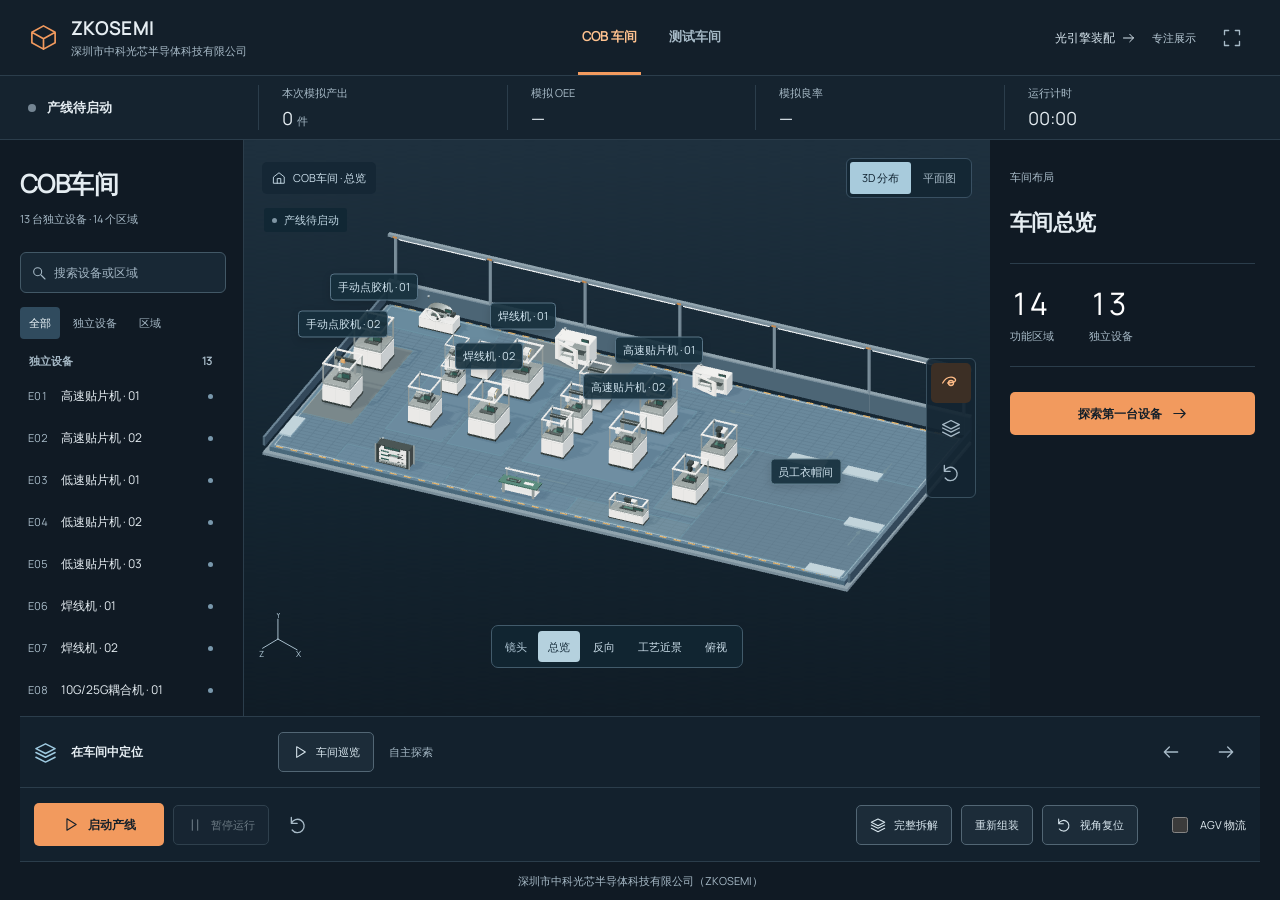
==== commit 7ebbe7c4: "Unify ZKOSEMI branding and remove visitor-facing source notes" ====
--- a/index.html
+++ b/index.html
@@ -1,5 +1,5 @@
 <!doctype html>
-<html lang="zh-CN"><head><meta charset="UTF-8"><meta name="viewport" content="width=device-width, initial-scale=1"><meta name="theme-color" content="#111c27"><title>COB 与测试车间 · 自动化运行演示</title><link rel="icon" href="data:,"><style>
+<html lang="zh-CN"><head><meta charset="UTF-8"><meta name="viewport" content="width=device-width, initial-scale=1"><meta name="theme-color" content="#111c27"><title>ZKOSEMI · COB 与测试车间</title><link rel="icon" href="data:,"><style>
 @font-face{font-family:Manrope;src:url("[data-uri]") format('woff2');font-display:swap}
 :root{color-scheme:light;--bg:#f3f5f5;--surface:#fff;--ink:#202d35;--muted:#526571;--line:#d7dfe3;--accent:#a94319;--orange:#de6835;--soft:#fff0e6;--blue:#316780;--radius:8px}*{box-sizing:border-box}body{margin:0;background:var(--bg);color:var(--ink);font-family:Manrope,"PingFang SC","Microsoft YaHei",sans-serif;font-size:13px;-webkit-font-smoothing:antialiased}button,input{font:inherit}button,a,input{-webkit-tap-highlight-color:transparent}button,a{touch-action:manipulation}button{color:inherit;cursor:pointer;border:0;background:transparent}button:disabled{cursor:default;opacity:.45}a{color:inherit;text-decoration:none}button:focus-visible,a:focus-visible,input:focus-visible{outline:2px solid var(--accent);outline-offset:3px}button:hover:not(:disabled):not(.active):not(.primary):not(.world-label){background-color:#e4ebee}button.primary:hover{background:#9f3e13}::selection{background:#f5c2a4;color:#53230d}::-webkit-scrollbar{width:5px;height:5px}::-webkit-scrollbar-thumb{background:#bac8ce;border-radius:4px}input{caret-color:var(--accent)}svg{width:20px;height:20px;fill:none;stroke:currentColor;stroke-width:1.6;stroke-linecap:round;stroke-linejoin:round;flex-shrink:0}.symbols{position:absolute;width:0;height:0;overflow:hidden}[hidden]{display:none!important}.topbar{height:76px;display:flex;align-items:center;justify-content:space-between;border-bottom:1px solid var(--line);padding:0 28px;gap:22px;background:#fff}.brand{display:flex;gap:12px;align-items:center}.brand>svg{width:31px;height:31px;color:var(--accent);stroke-width:1.3}.brand strong{display:block;font-size:17px;font-weight:650;letter-spacing:.02em}.brand span span{display:block;color:var(--muted);font-size:11px;margin-top:3px}.rooms{align-self:stretch;display:flex;gap:24px}.rooms button{height:100%;padding:0 4px;font-weight:600;color:var(--muted);border-bottom:3px solid transparent}.rooms button.active{color:var(--accent);border-color:var(--accent)}.header-actions{display:flex;align-items:center;gap:18px}.engine-link{display:flex;align-items:center;gap:6px;font-size:12px}.engine-link svg{width:15px}.plain{font-size:11px;color:var(--muted);padding:9px 3px;text-underline-offset:4px}.plain:hover{text-decoration:underline}.icon-button{width:40px;height:40px;display:grid;place-items:center;border-radius:5px;flex-shrink:0;color:var(--muted)}.icon-button.active{color:var(--accent);background:var(--soft)}.workspace{display:grid;grid-template-columns:240px minmax(0,1fr) 290px;grid-template-rows:minmax(470px,calc(100dvh - 188px)) 74px;max-width:2400px;margin:auto;padding:0 24px}.catalog{display:flex;min-height:0;flex-direction:column;padding:28px 20px 0 0;border-right:1px solid var(--line)}.catalog-heading{display:flex;justify-content:space-between;align-items:flex-start}.catalog h1{font-size:25px;letter-spacing:-.025em;line-height:1.3;font-weight:600;margin:0 0 9px}.catalog-heading p{font-size:11px;color:var(--muted);margin:0 0 24px;line-height:1.7}.search{display:flex;align-items:center;border:1px solid #bdcbd2;border-radius:6px;gap:7px;padding:0 10px;background:#fff}.search svg{width:16px;color:var(--muted)}.search input{border:0;background:transparent;color:var(--ink);padding:11px 0;min-width:0;width:100%;outline-offset:0;font-size:12px}.search input::placeholder{color:#667883}.list-filters{display:flex;gap:4px;margin:14px 0 13px}.list-filters button{padding:8px 9px;border-radius:4px;font-size:11px;color:var(--muted)}.list-filters .active{background:#dfe9ed;color:#214a5e}.item-list{overflow-y:auto;min-height:0;flex:1;scrollbar-gutter:stable}.list-group-title{font-size:11px;font-weight:600;color:var(--muted);margin:17px 0 7px;padding:0 9px;display:flex;justify-content:space-between}.list-group-title:first-child{margin-top:1px}.item-row{width:100%;display:flex;align-items:center;text-align:left;gap:9px;min-height:40px;padding:9px 8px;border-radius:5px;font-size:11px;line-height:1.5;margin-bottom:2px}.item-row.active{background:var(--soft);color:#943b16}.item-row .row-code{font-size:11px;color:var(--muted);width:24px;font-variant-numeric:tabular-nums;flex-shrink:0}.item-row.active .row-code{color:var(--accent)}.item-row .row-name{flex:1}.item-row .row-dot{width:5px;height:5px;border-radius:50%;background:#8ba2af;flex-shrink:0}.item-row.active .row-dot{background:var(--accent)}.catalog-note{font-size:11px;color:var(--muted);line-height:1.7;border-top:1px solid var(--line);padding:14px 8px 0;margin:10px 0 16px}.empty{color:var(--muted);font-size:12px;line-height:1.9;padding:15px 8px}.viewport{min-width:0;min-height:0;position:relative;overflow:hidden;background:#e8edf0}#canvas{display:block;width:100%;height:100%;touch-action:none}#plan{position:absolute;inset:66px 12px 50px;background:#f7fafb;z-index:3}#labels{position:absolute;inset:0;pointer-events:none;overflow:hidden}.world-label{position:absolute;transform:translate(-50%,-100%);border:1px solid #bfccd3;background:#ffffffed;color:#30444f;padding:4px 7px;border-radius:4px;font-size:11px;white-space:nowrap;pointer-events:auto;line-height:1.5;box-shadow:0 3px 8px #3447500b}.world-label.machine{font-size:11px;border-color:#a9bdc8}.world-label.active{background:var(--accent);border-color:var(--accent);color:#fff;z-index:2}.world-label.part{border-color:#b74b1b7a;color:#963c14}.view-top{position:absolute;top:18px;left:18px;right:18px;display:flex;align-items:center;justify-content:space-between;gap:12px;z-index:5}.breadcrumb{display:flex;gap:7px;align-items:center;color:#415865;font-size:11px;background:#f8faf9f2;padding:8px 10px;border-radius:5px;max-width:55%}.breadcrumb svg{width:14px;height:14px}.breadcrumb span{overflow:hidden;text-overflow:ellipsis;white-space:nowrap}.view-switch{display:flex;padding:3px;border:1px solid #c6d2d9;border-radius:6px;background:#f7f9fa}.view-switch button{padding:8px 12px;font-size:11px;color:var(--muted);border-radius:3px}.view-switch .active{background:#314d5d;color:#fff}.view-tools{position:absolute;right:14px;top:50%;transform:translateY(-50%);z-index:4;display:flex;flex-direction:column;gap:5px;background:#f9fbfcf0;padding:4px;border-radius:6px;border:1px solid #c5d2d8}.orientation{position:absolute;left:14px;bottom:53px;color:#516c7a}.orientation svg{width:46px;height:46px;stroke-width:1.2}.orientation text{font-family:Manrope,sans-serif;font-size:11px;fill:currentColor;stroke:none}.view-bottom{position:absolute;bottom:19px;left:18px;right:18px;display:flex;justify-content:space-between;gap:12px;color:#536976;font-size:11px;z-index:4;pointer-events:none}#diagramNote{font-size:11px}#loading{position:absolute;inset:0;display:grid;place-content:center;text-align:center;gap:10px;background:#e8edf0;z-index:9;color:var(--muted);line-height:1.9}#toast{position:absolute;bottom:55px;left:50%;transform:translateX(-50%);background:#274454;color:#fff;padding:10px 17px;border-radius:6px;white-space:nowrap;max-width:90%;overflow:hidden;text-overflow:ellipsis;opacity:0;transition:opacity .2s;pointer-events:none;z-index:9;font-size:11px}#toast.show{opacity:1}.inspector{padding:27px 0 18px 24px;overflow-y:auto;scrollbar-gutter:stable}.detail-heading{display:flex;justify-content:space-between;font-size:11px;color:var(--muted);margin:2px 0 30px;font-variant-numeric:tabular-nums}.inspector h2{font-size:23px;line-height:1.4;letter-spacing:-.025em;font-weight:600;margin:0 0 14px}.inspector p{color:var(--muted);font-size:12px;line-height:1.9;margin:0 0 23px}.overview-stat{border-block:1px solid var(--line);padding:22px 0;margin:25px 0;display:flex;gap:35px}.overview-stat strong{font-size:31px;font-weight:500;display:block;line-height:1.15;font-variant-numeric:tabular-nums}.overview-stat span{font-size:11px;color:var(--muted);display:block;margin-top:7px}.primary{display:flex;align-items:center;justify-content:center;gap:9px;background:var(--accent);color:#fff;border-radius:5px;padding:12px 16px;min-height:43px;font-size:12px;font-weight:600}.primary svg{width:17px;height:17px}.inspector>.primary,.inspector .primary{width:100%}.reading-key{margin-top:34px;padding-top:22px;border-top:1px solid var(--line)}.reading-key h3,.section-row h3{font-size:12px;font-weight:600;margin:0 0 14px}.reading-key p{font-size:11px;margin:0 0 10px}.reading-key i{display:inline-block;width:8px;height:8px;margin-right:7px}.key-equipment{background:#607f92}.key-zone{background:#d4e2e7;border:1px solid #91aab7}.selected-type{color:var(--accent);font-size:11px;margin:0 0 10px}.properties{margin:0 0 22px}.properties>div{display:grid;grid-template-columns:70px 1fr;gap:10px;border-top:1px solid var(--line);padding:10px 0;font-size:11px;line-height:1.6}.properties dt{color:var(--muted)}.properties dd{margin:0;text-align:right}.secondary{display:flex;align-items:center;justify-content:center;gap:8px;padding:10px 13px;border:1px solid #b9c8cf;border-radius:5px;font-size:11px;min-height:40px}.secondary svg{width:16px;height:16px}#backLayout{width:100%;margin-bottom:22px}#partSection{padding-top:2px}.section-row{display:flex;align-items:center;justify-content:space-between;margin:18px 0 7px}.section-row h3{margin:0}.section-row button{font-size:11px}.part-row{display:flex;align-items:center;border-radius:5px;margin:3px 0}.part-row.active{background:var(--soft);color:var(--accent)}.part-select{display:flex;align-items:center;gap:8px;min-height:38px;flex:1;text-align:left;padding:8px;font-size:11px}.part-number{font-size:11px;color:var(--muted)}.part-visibility{width:34px;height:34px;display:grid;place-items:center;flex-shrink:0;color:var(--muted)}.part-visibility svg{width:15px;height:15px}.part-visibility[aria-pressed=false]{opacity:.4}p.part-description{font-size:11px;line-height:1.8;margin:11px 0 13px;min-height:36px}#partSeparate{width:100%;font-size:11px}#processSection{border-top:1px solid var(--line);margin-top:22px}#processSteps{list-style:none;padding:0;margin:5px 0 12px;display:grid;grid-template-columns:1fr 1fr;gap:5px;counter-reset:step}#processSteps li{font-size:11px;color:var(--muted);padding:7px 6px;background:#e8edef;border-radius:3px;line-height:1.6}#processSteps li:before{counter-increment:step;content:counter(step,decimal-leading-zero) ' ';font-size:11px;margin-right:3px}#processSteps li.active{background:#e8d3c4;color:#743113}#processNote,p.detail-note{font-size:11px;line-height:1.8;color:var(--muted);margin-top:18px}.control-bar{grid-column:1/-1;display:flex;align-items:center;gap:34px;border-block:1px solid var(--line);min-width:0}.control-context{display:flex;gap:14px;align-items:center;min-width:240px}.control-context>svg{width:23px;height:23px;color:var(--blue)}.control-context strong{display:block;font-size:12px;font-weight:600}.control-context span{display:block;font-size:11px;color:var(--muted);margin-top:4px}.overview-controls{display:flex;align-items:center;gap:15px;flex:1}.overview-controls>span{font-size:11px;color:var(--muted);flex:1}.explode-controls{display:flex;gap:20px;align-items:center;flex:1;min-width:0}.explode-controls label{font-size:11px;color:var(--muted);white-space:nowrap}input[type=range]{accent-color:var(--accent);flex:1;min-width:0;width:0;cursor:pointer;touch-action:pan-y;height:24px}output{font-size:20px;font-variant-numeric:tabular-nums;min-width:60px;text-align:right}.explode-controls .primary{margin-left:14px;min-width:130px}.flip{transform:rotate(180deg)}footer{display:flex;justify-content:space-between;gap:18px;align-items:center;padding:10px 28px;height:38px;font-size:11px;color:var(--muted)}footer .plain{font-size:11px;padding:4px}dialog{border:0;border-radius:12px;background:#f9fbfc;color:var(--ink);padding:34px;max-width:600px;width:calc(100vw - 36px);max-height:85dvh;overflow:auto;box-shadow:0 20px 80px #1b33433d}dialog::backdrop{background:#14293880}.close-dialog{position:absolute;right:10px;top:10px}dialog h2{margin:0 24px 20px 0;font-size:24px}dialog h3{font-size:14px;margin:25px 0 9px}dialog p,dialog li{font-size:12px;color:var(--muted);line-height:1.9}dialog ul{padding-left:18px}dialog a{color:var(--accent);text-decoration:underline;text-underline-offset:3px}.mobile-only{display:none}
 @media(min-width:1700px){.workspace{grid-template-columns:285px minmax(0,1fr) 330px}.catalog{padding:36px 25px 0 0}.inspector{padding:36px 0 20px 30px}.item-row{font-size:12px;min-height:44px}.catalog h1{font-size:30px}.inspector p{font-size:13px}.properties>div{font-size:11px}.control-context{min-width:285px}.world-label{font-size:11px}}
@@ -31,6 +31,9 @@
 @media(max-width:600px){#presentationBtn{display:none}.camera-presets{bottom:43px;padding:3px;gap:1px}.camera-presets>span{display:none}.camera-presets button{padding:7px 9px;min-height:34px;font-size:11px}.orientation{display:none}.brand strong{font-size:15px}.brand span span{font-size:11px}.view-bottom{font-size:11px}}
 #leaderLines{position:absolute;inset:0;width:100%;height:100%;pointer-events:none;overflow:visible;stroke:#ecb484;stroke-width:1;fill:none;opacity:.85}#leaderLines circle{fill:#ecb484;stroke:none}.world-label.part::after{display:none}.catalog .item-row{font-size:12px}.inspector #selectedDescription{font-size:12px}
 .simulation-banner{padding:4px 8px;background:#112734ed;border-radius:3px;max-width:calc(100% - 38px)}.view-bottom{padding:4px 8px;background:#112734ed;border-radius:3px;left:14px;right:14px}
+
+.brand>span{min-width:0}.brand span span{line-height:1.5}.company-footer,footer{justify-content:center}#overviewDetail h2{margin-bottom:24px}
+@media(max-width:600px){.brand{max-width:calc(100% - 110px)}.brand span span{max-width:20em;font-size:10px;line-height:1.5}footer{justify-content:center;line-height:1.6;text-align:center}.camera-presets{bottom:18px}}
 
 </style><!-- Bundled locally as classic JavaScript. Runtime has no CDN or server dependency.
 
@@ -169,28 +172,28 @@
 <symbol id="expand" viewBox="0 0 24 24"><path d="M8 3H3v5m13-5h5v5M3 16v5h5m13-5v5h-5"/></symbol>
 <symbol id="list" viewBox="0 0 24 24"><path d="M8 6h13M8 12h13M8 18h13M3 6h1M3 12h1M3 18h1"/></symbol>
 </defs></svg>
-<header class="topbar"><a class="brand" href="./"><svg><use href="#cube"/></svg><span><strong>ZKOSEMI</strong><span>COB 车间 · 设备与工序探索</span></span></a><nav class="rooms" aria-label="选择车间"><button data-room="cob" class="active" aria-pressed="true">COB 车间</button><button data-room="test" aria-pressed="false">测试车间</button></nav><div class="header-actions"><a href="./optical-assembly/" class="engine-link">光引擎装配 <svg><use href="#arrow"/></svg></a><button id="presentationBtn" class="plain" aria-pressed="false">专注展示</button><button id="sourceBtn" class="plain">布局依据</button><button id="fullscreen" class="icon-button" aria-label="全屏展示"><svg><use href="#expand"/></svg></button></div></header>
-<section class="plant-status" aria-label="模拟产线运行概况"><div class="run-state"><i id="runLamp"></i><div><strong id="lineState">产线待启动</strong><span>模拟运行 · 实际设备布局</span></div></div><div class="plant-metric"><span>本次模拟产出</span><strong id="totalOutput">0 <small>件</small></strong></div><div class="plant-metric"><span>模拟 OEE</span><strong id="oeeValue">—</strong></div><div class="plant-metric"><span>模拟良率</span><strong id="yieldValue">—</strong></div><div class="plant-metric"><span>运行计时</span><strong id="elapsedValue">00:00</strong></div><div class="plant-metric clean-class"><span>无尘室等级</span><strong>待提供</strong></div></section>
+<header class="topbar"><a class="brand" href="./"><svg><use href="#cube"/></svg><span><strong>ZKOSEMI</strong><span>深圳市中科光芯半导体科技有限公司</span></span></a><nav class="rooms" aria-label="选择车间"><button data-room="cob" class="active" aria-pressed="true">COB 车间</button><button data-room="test" aria-pressed="false">测试车间</button></nav><div class="header-actions"><a href="./optical-assembly/" class="engine-link">光引擎装配 <svg><use href="#arrow"/></svg></a><button id="presentationBtn" class="plain" aria-pressed="false">专注展示</button><button id="fullscreen" class="icon-button" aria-label="全屏展示"><svg><use href="#expand"/></svg></button></div></header>
+<section class="plant-status" aria-label="模拟产线运行概况"><div class="run-state"><i id="runLamp"></i><div><strong id="lineState">产线待启动</strong></div></div><div class="plant-metric"><span>本次模拟产出</span><strong id="totalOutput">0 <small>件</small></strong></div><div class="plant-metric"><span>模拟 OEE</span><strong id="oeeValue">—</strong></div><div class="plant-metric"><span>模拟良率</span><strong id="yieldValue">—</strong></div><div class="plant-metric"><span>运行计时</span><strong id="elapsedValue">00:00</strong></div></section>
 <main class="workspace">
-<aside class="catalog" id="catalog"><div class="catalog-heading"><div><h1 id="roomTitle">COB 车间</h1><p id="roomSummary">正在读取实际布局</p></div><button id="closeCatalog" class="icon-button mobile-only" aria-label="关闭设备清单"><svg><use href="#close"/></svg></button></div><label class="search"><svg><use href="#i-search"/></svg><input id="search" type="search" placeholder="搜索设备或区域" aria-label="搜索设备或区域"></label><div class="list-filters" role="group" aria-label="清单筛选"><button data-filter="all" class="active" aria-pressed="true">全部</button><button data-filter="equipment" aria-pressed="false">独立设备</button><button data-filter="zone" aria-pressed="false">区域</button></div><div id="itemList" class="item-list" aria-label="设备与区域清单"></div><p class="catalog-note">位置来自实际分布图<br>点击模型或清单，进入设备结构</p></aside>
-<section class="viewport" id="viewport" aria-label="车间三维交互视图"><canvas id="canvas" aria-label="拖动旋转，滚轮缩放，点击设备选中"></canvas><div id="plan" hidden></div><div id="labels"><svg id="leaderLines" aria-hidden="true"></svg></div><div class="view-top"><button id="catalogToggle" class="mobile-only icon-button" aria-label="打开设备清单"><svg><use href="#list"/></svg></button><button id="breadcrumb" class="breadcrumb"><svg><use href="#home"/></svg><span id="viewTitle">车间总览</span></button><div class="view-switch" role="group" aria-label="视图切换"><button id="view3d" class="active" aria-pressed="true">3D 分布</button><button id="view2d" aria-pressed="false">平面图</button></div></div><div class="simulation-banner" id="simulationBanner"><span class="live-dot"></span><span id="sceneStatus">准备就绪，点击底部“启动产线”</span></div><div class="view-tools"><button id="labelsBtn" class="icon-button active" aria-label="显示或隐藏标注" aria-pressed="true"><svg><use href="#eye"/></svg></button><button id="topView" class="icon-button" aria-label="俯视布局"><svg><use href="#layers"/></svg></button><button id="resetView" class="icon-button" aria-label="重置视角"><svg><use href="#reset"/></svg></button></div><div class="camera-presets" aria-label="固定镜头"><span>镜头</span><button data-camera="hero" class="active" aria-pressed="true">总览</button><button data-camera="reverse" aria-pressed="false">反向</button><button data-camera="process" aria-pressed="false">工艺近景</button><button data-camera="top" aria-pressed="false">俯视</button></div><div class="orientation" aria-hidden="true"><svg viewBox="0 0 60 60"><path d="M26 34V8M26 34l25 14M26 34 6 46"/><text x="23" y="7">Y</text><text x="49" y="58">X</text><text x="1" y="57">Z</text></svg></div><div class="view-bottom"><span id="viewHint">拖动旋转 · 滚轮缩放 · 点选设备</span><span id="diagramNote">按图定位 · 布景与设备为示意</span></div><div id="loading" role="status">正在载入车间布局…</div><div id="toast" role="status" aria-live="polite"></div></section>
-<aside class="inspector" id="inspector"><div class="detail-heading"><span id="detailKind">实际布局</span><span id="detailIndex"></span></div><div id="overviewDetail"><h2>启动这一间车间</h2><p>点击“启动产线”观察设备循环动作；点选任意设备，进入内部结构与分阶段演示。</p><div class="overview-stat" id="overviewStats"></div><button id="firstEquipment" class="primary">探索第一台设备 <svg><use href="#arrow"/></svg></button><div class="reading-key"><h3>怎样阅读这张图</h3><p><i class="key-equipment"></i>独立设备，对应原图中的设备框</p><p><i class="key-zone"></i>区域，对应原图中的功能区间</p><p>测试车间按原图展示各测试区位，设备台数未标明。</p></div></div><div id="selectedDetail" hidden><div class="selected-type" id="selectedType"></div><h2 id="selectedTitle"></h2><p id="selectedDescription"></p><section class="live-panel" id="livePanel"><div class="section-row"><h3>设备运行</h3><span class="simulation-tag">模拟数据</span></div><div class="phase-line"><strong id="phaseName">待启动</strong><span id="phasePercent">0%</span></div><div class="phase-track"><span id="phaseFill"></span></div><dl id="deviceData" class="device-data"></dl></section><dl id="properties" class="properties"></dl><button id="inspectBtn" class="primary">查看设备结构 <svg><use href="#arrow"/></svg></button><button id="backLayout" class="secondary" hidden><svg><use href="#home"/></svg> 返回车间位置</button><div id="partSection" hidden><div class="section-row"><h3>可拆解部件</h3><button id="showParts" class="plain">全部显示</button></div><div id="partList"></div><p id="partDescription" class="part-description"></p><button id="partSeparate" class="secondary">单独拆出所选部件</button></div><div id="processSection" hidden><div class="section-row"><h3>工序阶段</h3><button id="runProcess" class="plain" aria-pressed="false">启动产线</button></div><ol id="processSteps"></ol><p id="processNote">外形、内部机构与动作为通用示意。</p></div><p class="detail-note" id="detailNote"></p></div></aside>
-<section class="control-bar"><div class="control-context"><svg><use href="#layers"/></svg><div><strong id="controlTitle">在车间中定位</strong><span id="controlHint">查看布局，再进入设备内部</span></div></div><div id="overviewControls" class="overview-controls"><button id="tourBtn" class="secondary" aria-pressed="false"><svg><use href="#play"/></svg><span>按图巡览</span></button><span id="tourStatus">自主探索</span><button id="quickInspect" class="primary" hidden>查看结构</button><button id="prevItem" class="icon-button" aria-label="上一处"><svg class="flip"><use href="#arrow"/></svg></button><button id="nextItem" class="icon-button" aria-label="下一处"><svg><use href="#arrow"/></svg></button></div><div id="explodeControls" class="explode-controls" hidden><label for="explodeRange">拆解程度</label><input id="explodeRange" type="range" min="0" max="100" value="0"><output id="explodeValue" for="explodeRange">0%</output><button id="explodeAll" class="primary"><svg><use href="#layers"/></svg>一键拆解</button></div></section>
-<section class="line-control-bar" aria-label="产线运行控制"><div class="run-buttons"><button id="startLine" class="primary"><svg><use href="#play"/></svg><span>启动产线</span></button><button id="pauseLine" class="secondary" disabled><svg><use href="#pause"/></svg>暂停运行</button><button id="resetSimulation" class="icon-button" title="清零模拟数据并复位动作" aria-label="重置模拟"><svg><use href="#reset"/></svg></button></div><div class="line-actions"><button id="explodeDevice" class="secondary"><svg><use href="#layers"/></svg>完整拆解</button><button id="assembleDevice" class="secondary">重新组装</button><button id="resetCamera" class="secondary"><svg><use href="#reset"/></svg>视角复位</button></div><label class="logistics-toggle"><input id="logisticsToggle" type="checkbox"><span>AGV 物流示意<small>假设运输，不代表现场配置</small></span></label></section>
-</main><footer><span>实际区位 · 交互结构示意</span><span id="footerSource">依据《COB车间区间分布图》</span><button id="helpBtn" class="plain">操作帮助</button></footer>
-<dialog id="infoDialog"><button id="closeInfo" class="icon-button close-dialog" aria-label="关闭说明"><svg><use href="#close"/></svg></button><div id="infoContent"></div></dialog>
+<aside class="catalog" id="catalog"><div class="catalog-heading"><div><h1 id="roomTitle">COB 车间</h1><p id="roomSummary">正在载入</p></div><button id="closeCatalog" class="icon-button mobile-only" aria-label="关闭设备清单"><svg><use href="#close"/></svg></button></div><label class="search"><svg><use href="#i-search"/></svg><input id="search" type="search" placeholder="搜索设备或区域" aria-label="搜索设备或区域"></label><div class="list-filters" role="group" aria-label="清单筛选"><button data-filter="all" class="active" aria-pressed="true">全部</button><button data-filter="equipment" aria-pressed="false">独立设备</button><button data-filter="zone" aria-pressed="false">区域</button></div><div id="itemList" class="item-list" aria-label="设备与区域清单"></div></aside>
+<section class="viewport" id="viewport" aria-label="车间三维交互视图"><canvas id="canvas" aria-label="拖动旋转，滚轮缩放，点击设备选中"></canvas><div id="plan" hidden></div><div id="labels"><svg id="leaderLines" aria-hidden="true"></svg></div><div class="view-top"><button id="catalogToggle" class="mobile-only icon-button" aria-label="打开设备清单"><svg><use href="#list"/></svg></button><button id="breadcrumb" class="breadcrumb"><svg><use href="#home"/></svg><span id="viewTitle">车间总览</span></button><div class="view-switch" role="group" aria-label="视图切换"><button id="view3d" class="active" aria-pressed="true">3D 分布</button><button id="view2d" aria-pressed="false">平面图</button></div></div><div class="simulation-banner" id="simulationBanner"><span class="live-dot"></span><span id="sceneStatus">准备就绪</span></div><div class="view-tools"><button id="labelsBtn" class="icon-button active" aria-label="显示或隐藏标注" aria-pressed="true"><svg><use href="#eye"/></svg></button><button id="topView" class="icon-button" aria-label="俯视布局"><svg><use href="#layers"/></svg></button><button id="resetView" class="icon-button" aria-label="重置视角"><svg><use href="#reset"/></svg></button></div><div class="camera-presets" aria-label="固定镜头"><span>镜头</span><button data-camera="hero" class="active" aria-pressed="true">总览</button><button data-camera="reverse" aria-pressed="false">反向</button><button data-camera="process" aria-pressed="false">工艺近景</button><button data-camera="top" aria-pressed="false">俯视</button></div><div class="orientation" aria-hidden="true"><svg viewBox="0 0 60 60"><path d="M26 34V8M26 34l25 14M26 34 6 46"/><text x="23" y="7">Y</text><text x="49" y="58">X</text><text x="1" y="57">Z</text></svg></div><div id="loading" role="status">正在载入车间布局…</div><div id="toast" role="status" aria-live="polite"></div></section>
+<aside class="inspector" id="inspector"><div class="detail-heading"><span id="detailKind">车间布局</span><span id="detailIndex"></span></div><div id="overviewDetail"><h2>车间总览</h2><div class="overview-stat" id="overviewStats"></div><button id="firstEquipment" class="primary">探索第一台设备 <svg><use href="#arrow"/></svg></button></div><div id="selectedDetail" hidden><div class="selected-type" id="selectedType"></div><h2 id="selectedTitle"></h2><section class="live-panel" id="livePanel"><div class="section-row"><h3>设备运行</h3><span class="simulation-tag">模拟数据</span></div><div class="phase-line"><strong id="phaseName">待启动</strong><span id="phasePercent">0%</span></div><div class="phase-track"><span id="phaseFill"></span></div><dl id="deviceData" class="device-data"></dl></section><dl id="properties" class="properties"></dl><button id="inspectBtn" class="primary">查看设备结构 <svg><use href="#arrow"/></svg></button><button id="backLayout" class="secondary" hidden><svg><use href="#home"/></svg> 返回车间位置</button><div id="partSection" hidden><div class="section-row"><h3>可拆解部件</h3><button id="showParts" class="plain">全部显示</button></div><div id="partList"></div><button id="partSeparate" class="secondary">单独拆出所选部件</button></div><div id="processSection" hidden><div class="section-row"><h3>工序阶段</h3><button id="runProcess" class="plain" aria-pressed="false">启动产线</button></div><ol id="processSteps"></ol></div></div></aside>
+<section class="control-bar"><div class="control-context"><svg><use href="#layers"/></svg><div><strong id="controlTitle">在车间中定位</strong></div></div><div id="overviewControls" class="overview-controls"><button id="tourBtn" class="secondary" aria-pressed="false"><svg><use href="#play"/></svg><span>车间巡览</span></button><span id="tourStatus">自主探索</span><button id="quickInspect" class="primary" hidden>查看结构</button><button id="prevItem" class="icon-button" aria-label="上一处"><svg class="flip"><use href="#arrow"/></svg></button><button id="nextItem" class="icon-button" aria-label="下一处"><svg><use href="#arrow"/></svg></button></div><div id="explodeControls" class="explode-controls" hidden><label for="explodeRange">拆解程度</label><input id="explodeRange" type="range" min="0" max="100" value="0"><output id="explodeValue" for="explodeRange">0%</output><button id="explodeAll" class="primary"><svg><use href="#layers"/></svg>一键拆解</button></div></section>
+<section class="line-control-bar" aria-label="产线运行控制"><div class="run-buttons"><button id="startLine" class="primary"><svg><use href="#play"/></svg><span>启动产线</span></button><button id="pauseLine" class="secondary" disabled><svg><use href="#pause"/></svg>暂停运行</button><button id="resetSimulation" class="icon-button" title="清零模拟数据并复位动作" aria-label="重置模拟"><svg><use href="#reset"/></svg></button></div><div class="line-actions"><button id="explodeDevice" class="secondary"><svg><use href="#layers"/></svg>完整拆解</button><button id="assembleDevice" class="secondary">重新组装</button><button id="resetCamera" class="secondary"><svg><use href="#reset"/></svg>视角复位</button></div><label class="logistics-toggle"><input id="logisticsToggle" type="checkbox"><span>AGV 物流</span></label></section>
+</main><footer><span>深圳市中科光芯半导体科技有限公司（ZKOSEMI）</span></footer>
+
 <script>
 window.COB_LAYOUT={"schemaVersion":1,"rooms":[{"id":"cob","name":"COB车间","slide":1,"included":true,"borderShapeId":2,"world":{"width":24,"depth":11.1,"units":"diagram","note":"图形等比例展示单位；原图无米制标尺，不代表实测米数"},"zones":[{"id":"plasma","name":"等离子清洗区","kind":"zone","source":{"slide":1,"shapeId":5,"textShapeIds":[6],"rawText":"等离子清洗区"},"rect":{"x":0,"y":-0.000025025025025025026,"w":0.19583333333333333,"h":0.12972972972972974},"position":{"x":-9.65,"z":-4.830277777777778},"size":{"x":4.7,"z":1.44},"category":"cleaning","quantityKnown":false},{"id":"baking","name":"烘烤区","kind":"zone","source":{"slide":1,"shapeId":7,"textShapeIds":[8],"rawText":"烘烤区"},"rect":{"x":0.24253472222222222,"y":-0.000025025025025025026,"w":0.19166666666666668,"h":0.12972972972972974},"position":{"x":-3.8791666666666664,"z":-4.830277777777778},"size":{"x":4.6000000000000005,"z":1.44},"category":"thermal","quantityKnown":false},{"id":"nitrogen","name":"氮气柜","kind":"zone","source":{"slide":1,"shapeId":9,"textShapeIds":[10],"rawText":"氮气柜"},"rect":{"x":0.5083333333333333,"y":-0.000025025025025025026,"w":0.13408564814814813,"h":0.09747247247247247},"position":{"x":1.8090277777777786,"z":-5.009305555555556},"size":{"x":3.218055555555555,"z":1.0819444444444444},"category":"storage","quantityKnown":false},{"id":"dispensing","name":"点胶区","kind":"zone","source":{"slide":1,"shapeId":11,"textShapeIds":[12],"rawText":"点胶区"},"rect":{"x":0,"y":0.24146646646646647,"w":0.08865740740740741,"h":0.5315315315315315},"position":{"x":-10.936111111111112,"z":0.08027777777777789},"size":{"x":2.1277777777777778,"z":5.8999999999999995},"category":"dispensing","quantityKnown":false},{"id":"coupling","name":"耦合区","kind":"zone","source":{"slide":1,"shapeId":13,"textShapeIds":[14],"rawText":"耦合区"},"rect":{"x":0.1441550925925926,"y":0.21481481481481482,"w":0.09837962962962964,"h":0.5381631631631631},"position":{"x":-7.3597222222222225,"z":-0.17874999999999996},"size":{"x":2.361111111111111,"z":5.973611111111111},"category":"alignment","quantityKnown":false},{"id":"bonding","name":"焊线区","kind":"zone","source":{"slide":1,"shapeId":15,"textShapeIds":[16],"rawText":"焊线区"},"rect":{"x":0.25243055555555555,"y":0.20755755755755756,"w":0.09571759259259259,"h":0.5454204204204204},"position":{"x":-4.793055555555556,"z":-0.21902777777777782},"size":{"x":2.297222222222222,"z":6.054166666666667},"category":"bonding","quantityKnown":false},{"id":"placement","name":"贴片区","kind":"zone","source":{"slide":1,"shapeId":17,"textShapeIds":[18],"rawText":"贴片区"},"rect":{"x":0.3851273148148148,"y":0.20805805805805805,"w":0.19571759259259258,"h":0.54491991991992},"position":{"x":-0.4083333333333332,"z":-0.2162499999999996},"size":{"x":4.697222222222222,"z":6.048611111111111},"category":"placement","quantityKnown":false},{"id":"staff","name":"员工衣帽间","kind":"zone","source":{"slide":1,"shapeId":21,"textShapeIds":[22],"rawText":"员工衣帽间"},"rect":{"x":0.7130787037037037,"y":0.35695695695695695,"w":0.28703703703703703,"h":0.3016766766766767},"position":{"x":8.558333333333334,"z":0.08652777777777843},"size":{"x":6.888888888888889,"z":3.3486111111111114},"category":"support","quantityKnown":false},{"id":"visitor","name":"客户衣帽间","kind":"zone","source":{"slide":1,"shapeId":23,"textShapeIds":[24],"rawText":"客户衣帽间"},"rect":{"x":0.7130787037037037,"y":0.6597597597597598,"w":0.2869791666666667,"h":0.3402152152152152},"position":{"x":8.557638888888889,"z":3.6615277777777786},"size":{"x":6.8875,"z":3.7763888888888886},"category":"support","quantityKnown":false},{"id":"programming","name":"烧录区","kind":"zone","source":{"slide":1,"shapeId":25,"textShapeIds":[26],"rawText":"烧录区"},"rect":{"x":0.10700231481481481,"y":0.8973473473473473,"w":0.1875,"h":0.1045045045045045},"position":{"x":-7.1819444444444445,"z":4.990555555555557},"size":{"x":4.5,"z":1.16},"category":"programming","quantityKnown":false},{"id":"loading","name":"装载条区","kind":"zone","source":{"slide":1,"shapeId":27,"textShapeIds":[28],"rawText":"装载条区"},"rect":{"x":0.33339120370370373,"y":0.8973723723723723,"w":0.178125,"h":0.10447947947947948},"position":{"x":-1.8611111111111107,"z":4.990694444444444},"size":{"x":4.275,"z":1.1597222222222223},"category":"loading","quantityKnown":false},{"id":"visual","name":"目检区","kind":"zone","source":{"slide":1,"shapeId":29,"textShapeIds":[30],"rawText":"目检区"},"rect":{"x":0.5125578703703704,"y":0.8954954954954955,"w":0.20052083333333334,"h":0.10447947947947948},"position":{"x":2.707638888888887,"z":4.96986111111111},"size":{"x":4.8125,"z":1.1597222222222223},"category":"inspection","quantityKnown":false},{"id":"metrology","name":"二次元检测","kind":"zone","source":{"slide":1,"shapeId":19,"textShapeIds":[20],"rawText":"二次元检测"},"rect":{"x":0.6363425925925926,"y":0.35995995995995994,"w":0.07673611111111112,"h":0.2301051051051051},"position":{"x":4.193055555555556,"z":-0.2773611111111114},"size":{"x":1.8416666666666668,"z":2.5541666666666667},"category":"inspection","quantityKnown":false,"dividerShapeId":66,"derivedFromDivider":true},{"id":"pull-test","name":"推拉力检测","kind":"zone","source":{"slide":1,"shapeId":19,"textShapeIds":[65],"rawText":"推拉力检测"},"rect":{"x":0.6363425925925926,"y":0.5900650650650651,"w":0.07673611111111112,"h":0.26238738738738737},"position":{"x":4.193055555555556,"z":2.455972222222223},"size":{"x":1.8416666666666668,"z":2.9125},"category":"inspection","quantityKnown":false,"dividerShapeId":66,"derivedFromDivider":true}],"equipment":[{"id":"placer-high-01","name":"高速贴片机","kind":"equipment","source":{"slide":1,"shapeId":68,"textShapeIds":[69],"rawText":"高速贴片机"},"rect":{"x":0.5094328703703703,"y":0.23771271271271271,"w":0.0609375,"h":0.1986986986986987},"position":{"x":0.9576388888888889,"z":-1.8086111111111105},"size":{"x":1.4625,"z":2.2055555555555557},"zoneId":"placement","equipmentType":"high-speed-placement","instance":1,"instanceCount":2,"quantityKnown":true,"displayName":"高速贴片机 01"},{"id":"placer-high-02","name":"高速贴片机","kind":"equipment","source":{"slide":1,"shapeId":70,"textShapeIds":[71],"rawText":"高速贴片机"},"rect":{"x":0.5094328703703703,"y":0.49997497497497495,"w":0.0609375,"h":0.1986986986986987},"position":{"x":0.9576388888888889,"z":1.1025},"size":{"x":1.4625,"z":2.2055555555555557},"zoneId":"placement","equipmentType":"high-speed-placement","instance":2,"instanceCount":2,"quantityKnown":true,"displayName":"高速贴片机 02"},{"id":"placer-low-01","name":"低速贴片机","kind":"equipment","source":{"slide":1,"shapeId":72,"textShapeIds":[73],"rawText":"低速贴片机"},"rect":{"x":0.3950810185185185,"y":0.23771271271271271,"w":0.05619212962962963,"h":0.14502002002002},"position":{"x":-1.84375,"z":-2.106527777777777},"size":{"x":1.348611111111111,"z":1.6097222222222223},"zoneId":"placement","equipmentType":"low-speed-placement","instance":1,"instanceCount":3,"quantityKnown":true,"displayName":"低速贴片机 01"},{"id":"placer-low-02","name":"低速贴片机","kind":"equipment","source":{"slide":1,"shapeId":74,"textShapeIds":[75],"rawText":"低速贴片机"},"rect":{"x":0.3950810185185185,"y":0.40137637637637635,"w":0.05619212962962963,"h":0.14502002002002},"position":{"x":-1.84375,"z":-0.2898611111111107},"size":{"x":1.348611111111111,"z":1.6097222222222223},"zoneId":"placement","equipmentType":"low-speed-placement","instance":2,"instanceCount":3,"quantityKnown":true,"displayName":"低速贴片机 02"},{"id":"placer-low-03","name":"低速贴片机","kind":"equipment","source":{"slide":1,"shapeId":76,"textShapeIds":[77],"rawText":"低速贴片机"},"rect":{"x":0.39675925925925926,"y":0.5722972972972973,"w":0.05619212962962963,"h":0.14502002002002},"position":{"x":-1.8034722222222221,"z":1.6073611111111115},"size":{"x":1.348611111111111,"z":1.6097222222222223},"zoneId":"placement","equipmentType":"low-speed-placement","instance":3,"instanceCount":3,"quantityKnown":true,"displayName":"低速贴片机 03"},{"id":"wire-bonder-01","name":"焊线机","kind":"equipment","source":{"slide":1,"shapeId":78,"textShapeIds":[79],"rawText":"焊线机"},"rect":{"x":0.2636574074074074,"y":0.22657657657657657,"w":0.0697337962962963,"h":0.20157657657657657},"position":{"x":-4.835416666666667,"z":-1.9162499999999998},"size":{"x":1.6736111111111112,"z":2.2375},"zoneId":"bonding","equipmentType":"wire-bonder","instance":1,"instanceCount":2,"quantityKnown":true,"displayName":"焊线机 01"},{"id":"wire-bonder-02","name":"焊线机","kind":"equipment","source":{"slide":1,"shapeId":82,"textShapeIds":[83],"rawText":"焊线机"},"rect":{"x":0.2636574074074074,"y":0.5157407407407407,"w":0.0697337962962963,"h":0.20157657657657657},"position":{"x":-4.835416666666667,"z":1.2934722222222215},"size":{"x":1.6736111111111112,"z":2.2375},"zoneId":"bonding","equipmentType":"wire-bonder","instance":2,"instanceCount":2,"quantityKnown":true,"displayName":"焊线机 02"},{"id":"coupler-10g-01","name":"10G/25G耦合机","kind":"equipment","source":{"slide":1,"shapeId":84,"textShapeIds":[85],"rawText":"10G/25G耦合机机"},"rect":{"x":0.15364583333333334,"y":0.22682682682682684,"w":0.0421875,"h":0.11924424424424425},"position":{"x":-7.80625,"z":-2.3704166666666664},"size":{"x":1.0125000000000002,"z":1.323611111111111},"zoneId":"coupling","equipmentType":"coupling","instance":1,"instanceCount":3,"quantityKnown":true,"displayName":"10G/25G耦合机 01"},{"id":"coupler-10g-02","name":"10G/25G耦合机","kind":"equipment","source":{"slide":1,"shapeId":86,"textShapeIds":[87],"rawText":"10G/25G耦合机机"},"rect":{"x":0.20034722222222223,"y":0.22682682682682684,"w":0.0421875,"h":0.11924424424424425},"position":{"x":-6.685416666666667,"z":-2.3704166666666664},"size":{"x":1.0125000000000002,"z":1.323611111111111},"zoneId":"coupling","equipmentType":"coupling","instance":2,"instanceCount":3,"quantityKnown":true,"displayName":"10G/25G耦合机 02"},{"id":"coupler-10g-03","name":"10G/25G耦合机","kind":"equipment","source":{"slide":1,"shapeId":88,"textShapeIds":[89],"rawText":"10G/25G耦合机机"},"rect":{"x":0.17395833333333333,"y":0.35833333333333334,"w":0.0421875,"h":0.11924424424424425},"position":{"x":-7.3187500000000005,"z":-0.9106944444444443},"size":{"x":1.0125000000000002,"z":1.323611111111111},"zoneId":"coupling","equipmentType":"coupling","instance":3,"instanceCount":3,"quantityKnown":true,"displayName":"10G/25G耦合机 03"},{"id":"coupler-40g-01","name":"40G/100G耦合机","kind":"equipment","source":{"slide":1,"shapeId":90,"textShapeIds":[91],"rawText":"40G/100G耦合机机"},"rect":{"x":0.1615162037037037,"y":0.5605355355355356,"w":0.05821759259259259,"h":0.1567817817817818},"position":{"x":-7.425000000000001,"z":1.5420833333333333},"size":{"x":1.3972222222222221,"z":1.7402777777777778},"zoneId":"coupling","equipmentType":"coupling","instance":1,"instanceCount":1,"quantityKnown":true,"displayName":"40G/100G耦合机 01"},{"id":"dispenser-01","name":"手动点胶机","kind":"equipment","source":{"slide":1,"shapeId":92,"textShapeIds":[93],"rawText":"手动点胶机"},"rect":{"x":0.00787037037037037,"y":0.2744994994994995,"w":0.07135416666666666,"h":0.1753003003003003},"position":{"x":-10.95486111111111,"z":-1.5301388888888887},"size":{"x":1.7125,"z":1.9458333333333333},"zoneId":"dispensing","equipmentType":"manual-dispensing","instance":1,"instanceCount":2,"quantityKnown":true,"displayName":"手动点胶机 01"},{"id":"dispenser-02","name":"手动点胶机","kind":"equipment","source":{"slide":1,"shapeId":94,"textShapeIds":[95],"rawText":"手动点胶机"},"rect":{"x":0.00787037037037037,"y":0.542017017017017,"w":0.07135416666666666,"h":0.1753003003003003},"position":{"x":-10.95486111111111,"z":1.4393055555555554},"size":{"x":1.7125,"z":1.9458333333333333},"zoneId":"dispensing","equipmentType":"manual-dispensing","instance":2,"instanceCount":2,"quantityKnown":true,"displayName":"手动点胶机 02"}],"doors":[{"id":"door-32","name":"出口","kind":"door","source":{"slide":1,"shapeId":32,"textShapeIds":[63],"rawText":"出口"},"rect":{"x":0.8720717592592593,"y":0.33085585585585586,"w":0.0625,"h":0.050450450450450456},"position":{"x":9.679722222222225,"z":-1.5975000000000001},"size":{"x":1.5,"z":0.56},"rotation":90,"rawRectEMU":{"x":10378313,"y":2451735,"w":256032,"h":685800},"descriptionSource":"original-label"},{"id":"door-33","name":"员工 / 客户衣帽间门","kind":"door","source":{"slide":1,"shapeId":33,"textShapeIds":[],"rawText":""},"rect":{"x":0.9375810185185185,"y":0.6370370370370371,"w":0.0625,"h":0.050450450450450456},"position":{"x":11.251944444444444,"z":1.801111111111111},"size":{"x":1.5,"z":0.56},"rotation":90,"rawRectEMU":{"x":11097133,"y":4005580,"w":256032,"h":685800},"descriptionSource":"position-derived-label"},{"id":"door-34","name":"风淋门","kind":"door","source":{"slide":1,"shapeId":34,"textShapeIds":[62],"rawText":"风淋门"},"rect":{"x":0.7746643518518519,"y":0.3308308308308308,"w":0.0625,"h":0.05045045045045045},"position":{"x":7.341944444444444,"z":-1.597777777777778},"size":{"x":1.5,"z":0.56},"rotation":0,"rawRectEMU":{"x":9094597,"y":2666492,"w":685800,"h":256032},"descriptionSource":"original-label"},{"id":"door-35","name":"左侧门","kind":"door","source":{"slide":1,"shapeId":35,"textShapeIds":[],"rawText":""},"rect":{"x":-0.004803240740740741,"y":0.8117867867867868,"w":0.020833333333333332,"h":0.12612612612612611},"position":{"x":-11.865277777777777,"z":4.160833333333334},"size":{"x":0.5,"z":1.4},"rotation":0,"rawRectEMU":{"x":541655,"y":5107305,"w":228600,"h":640080},"descriptionSource":"position-derived-label"},{"id":"door-36","name":"客户衣帽间下侧门","kind":"door","source":{"slide":1,"shapeId":36,"textShapeIds":[],"rawText":""},"rect":{"x":0.9361111111111111,"y":0.9694694694694694,"w":0.0625,"h":0.04684684684684685},"position":{"x":11.216666666666669,"z":5.471111111111111},"size":{"x":1.5,"z":0.52},"rotation":0,"rawRectEMU":{"x":10866120,"y":5907532,"w":685800,"h":237744},"descriptionSource":"position-derived-label"}],"lines":[{"id":"line-4","name":"通道方向","kind":"arrow","source":{"slide":1,"shapeId":4,"textShapeIds":[],"rawText":""},"rect":{"x":0.6478587962962963,"y":0.11096096096096096,"w":0.00017361111111111112,"h":0.09647147147147148},"position":{"x":3.5506944444444457,"z":-3.7829166666666665},"size":{"x":0.004166666666666667,"z":1.0708333333333333},"endpoints":[{"x":4.086111111111112,"z":-3.7849999999999997},{"x":3.0152777777777757,"z":-3.780833333333333}],"rotation":270,"headEnd":{"type":"none"},"tailEnd":{"type":"triangle"}},{"id":"line-39","name":"通道方向","kind":"arrow","source":{"slide":1,"shapeId":39,"textShapeIds":[],"rawText":""},"rect":{"x":0.38252314814814814,"y":0.8343093093093094,"w":0.09756944444444444,"h":0.0016266266266266266},"position":{"x":-1.6486111111111104,"z":3.719861111111112},"size":{"x":2.341666666666667,"z":0.018055555555555554},"endpoints":[{"x":-0.47777777777777786,"z":3.7108333333333325},{"x":-2.8194444444444446,"z":3.72888888888889}],"rotation":180,"headEnd":{"type":"none"},"tailEnd":{"type":"triangle"}},{"id":"line-42","name":"通道方向","kind":"arrow","source":{"slide":1,"shapeId":42,"textShapeIds":[],"rawText":""},"rect":{"x":0.8299189814814815,"y":0.252977977977978,"w":0.000462962962962963,"h":0.07782782782782782},"position":{"x":7.923611111111111,"z":-2.3099999999999996},"size":{"x":0.011111111111111112,"z":0.8638888888888889},"endpoints":[{"x":7.918055555555554,"z":-1.8780555555555551},{"x":7.929166666666667,"z":-2.7419444444444445}],"rotation":180,"headEnd":{"type":"none"},"tailEnd":{"type":"triangle"}},{"id":"line-43","name":"通道方向","kind":"arrow","source":{"slide":1,"shapeId":43,"textShapeIds":[],"rawText":""},"rect":{"x":0.9319444444444445,"y":0.24922422422422422,"w":0.00017361111111111112,"h":0.08170670670670671},"position":{"x":10.368749999999999,"z":-2.3301388888888885},"size":{"x":0.004166666666666667,"z":0.9069444444444444},"endpoints":[{"x":10.370833333333334,"z":-2.783611111111111},{"x":10.366666666666667,"z":-1.8766666666666665}],"rotation":0,"headEnd":{"type":"none"},"tailEnd":{"type":"triangle"}},{"id":"line-44","name":"通道方向","kind":"arrow","source":{"slide":1,"shapeId":44,"textShapeIds":[],"rawText":""},"rect":{"x":0.9688078703703704,"y":0.6918918918918919,"w":0,"h":0.11351351351351352},"position":{"x":11.25138888888889,"z":2.7600000000000007},"size":{"x":0,"z":1.26},"endpoints":[{"x":11.25138888888889,"z":3.3899999999999997},{"x":11.25138888888889,"z":2.13}],"rotation":180,"headEnd":{"type":"none"},"tailEnd":{"type":"triangle"}},{"id":"line-66","name":"分界线","kind":"divider","source":{"slide":1,"shapeId":66,"textShapeIds":[],"rawText":""},"rect":{"x":0.6373842592592592,"y":0.5900650650650651,"w":0.07563657407407408,"h":0},"position":{"x":4.204861111111111,"z":0.9997222222222222},"size":{"x":1.8152777777777778,"z":0},"endpoints":[{"x":3.2972222222222207,"z":0.9997222222222222},{"x":5.112500000000001,"z":0.9997222222222222}],"rotation":0,"headEnd":{},"tailEnd":{}}],"labels":[{"id":"aisle","name":"人员/物料通道","kind":"label","source":{"slide":1,"shapeId":37,"textShapeIds":[37],"rawText":"人员/物料通道"},"rect":{"x":0.4342013888888889,"y":0.7891391391391391,"w":0.13333333333333333,"h":0.04504504504504504},"position":{"x":0.020833333333333925,"z":3.4594444444444443},"size":{"x":3.2,"z":0.5}}]},{"id":"test","name":"测试车间","slide":2,"included":true,"borderShapeId":2,"world":{"width":24,"depth":11.053941908713693,"units":"diagram","note":"图形等比例展示单位；原图无米制标尺，不代表实测米数"},"zones":[{"id":"office","name":"办公","kind":"zone","source":{"slide":2,"shapeId":4,"textShapeIds":[5],"rawText":"办公"},"rect":{"x":0,"y":0.0781031031031031,"w":0.17485016136468418,"h":0.2977977977977978},"position":{"x":-9.90179806362379,"z":-3.017704011065007},"size":{"x":4.19640387275242,"z":3.2918395573997237},"category":"support","quantityKnown":false},{"id":"turnover","name":"周转房","kind":"zone","source":{"slide":2,"shapeId":6,"textShapeIds":[7],"rawText":"周转房"},"rect":{"x":0,"y":0.3742742742742743,"w":0.17485016136468418,"h":0.3328328328328328},"position":{"x":-9.90179806362379,"z":0.44979253112033213},"size":{"x":4.19640387275242,"z":3.67911479944675},"category":"storage","quantityKnown":false},{"id":"aging","name":"老化","kind":"zone","source":{"slide":2,"shapeId":8,"textShapeIds":[9],"rawText":"老化"},"rect":{"x":0,"y":0.6584334334334334,"w":0.17485016136468418,"h":0.3415915915915916},"position":{"x":-9.90179806362379,"z":3.6392807745504836},"size":{"x":4.19640387275242,"z":3.775933609958506},"category":"thermal","quantityKnown":false},{"id":"temperature-1","name":"高低温箱 01","kind":"zone","source":{"slide":2,"shapeId":12,"textShapeIds":[13],"rawText":"高低温箱"},"rect":{"x":0.3118372521899493,"y":0.08711211211211212,"w":0.19329183955739973,"h":0.15065065065065064},"position":{"x":-2.1964038727524198,"z":-3.7313969571230983},"size":{"x":4.639004149377594,"z":1.665283540802213},"category":"thermal","quantityKnown":false},{"id":"temperature-2","name":"高低温箱 02","kind":"zone","source":{"slide":2,"shapeId":14,"textShapeIds":[15],"rawText":"高低温箱"},"rect":{"x":0.3118948824343015,"y":0.36564064064064067,"w":0.1932342093130475,"h":0.1353853853853854},"position":{"x":-2.1957123098201947,"z":-0.736929460580912},"size":{"x":4.63762102351314,"z":1.4965421853388658},"category":"thermal","quantityKnown":false},{"id":"performance-800g","name":"800G性能测试","kind":"zone","source":{"slide":2,"shapeId":16,"textShapeIds":[17],"rawText":"800G性能测试"},"rect":{"x":0.31195251267865376,"y":0.501026026026026,"w":0.1930613185799908,"h":0.12612612612612611},"position":{"x":-2.1964038727524198,"z":0.7084370677731684},"size":{"x":4.633471645919779,"z":1.3941908713692945},"category":"testing","quantityKnown":false},{"id":"compatibility-200g","name":"200G及以下兼容","kind":"zone","source":{"slide":2,"shapeId":18,"textShapeIds":[19],"rawText":"200G及以下兼容"},"rect":{"x":0.3118948824343015,"y":0.6271521521521521,"w":0.19300368833563855,"h":0.12612612612612611},"position":{"x":-2.198478561549102,"z":2.1026279391424616},"size":{"x":4.6320885200553255,"z":1.3941908713692945},"category":"testing","quantityKnown":false},{"id":"test-10g-1","name":"10G测试 01","kind":"zone","source":{"slide":2,"shapeId":23,"textShapeIds":[24],"rawText":"10G测试"},"rect":{"x":0.6196403872752421,"y":0.08886386386386387,"w":0.1707007837713232,"h":0.1594094094094094},"position":{"x":4.919778699861688,"z":-3.6636237897648685},"size":{"x":4.096818810511756,"z":1.7621023513139695},"category":"testing","quantityKnown":false},{"id":"test-40g","name":"40G测试","kind":"zone","source":{"slide":2,"shapeId":25,"textShapeIds":[26],"rawText":"40G测试"},"rect":{"x":0.6196403872752421,"y":0.22124624624624625,"w":0.1707007837713232,"h":0.1594094094094094},"position":{"x":4.919778699861688,"z":-2.2002766251728905},"size":{"x":4.096818810511756,"z":1.7621023513139695},"category":"testing","quantityKnown":false},{"id":"test-25g","name":"25G测试","kind":"zone","source":{"slide":2,"shapeId":27,"textShapeIds":[28],"rawText":"25G测试"},"rect":{"x":0.6196403872752421,"y":0.351001001001001,"w":0.1707007837713232,"h":0.1594094094094094},"position":{"x":4.919778699861688,"z":-0.7659751037344398},"size":{"x":4.096818810511756,"z":1.7621023513139695},"category":"testing","quantityKnown":false},{"id":"test-10g-2","name":"10G测试 02","kind":"zone","source":{"slide":2,"shapeId":29,"textShapeIds":[30],"rawText":"10G测试"},"rect":{"x":0.6196980175195943,"y":0.48375875875875873,"w":0.17064315352697096,"h":0.1594094094094094},"position":{"x":4.920470262793916,"z":0.7015214384509001},"size":{"x":4.095435684647303,"z":1.7621023513139695},"category":"testing","quantityKnown":false},{"id":"compatibility-800g","name":"800G兼容","kind":"zone","source":{"slide":2,"shapeId":31,"textShapeIds":[32],"rawText":"800G兼容"},"rect":{"x":0.6196403872752421,"y":0.616016016016016,"w":0.17058552328261872,"h":0.13726226226226226},"position":{"x":4.918395573997234,"z":2.0410788381742737},"size":{"x":4.094052558782849,"z":1.5172890733056708},"category":"testing","quantityKnown":false},{"id":"marking","name":"打标区","kind":"zone","source":{"slide":2,"shapeId":35,"textShapeIds":[36],"rawText":"打标区"},"rect":{"x":0.8050945136007377,"y":0.8919169169169169,"w":0.19300368833563855,"h":0.10810810810810811},"position":{"x":9.638312586445366,"z":4.929737206085754},"size":{"x":4.6320885200553255,"z":1.1950207468879668},"category":"marking","quantityKnown":false},{"id":"iqc","name":"IQC抽测","kind":"zone","source":{"slide":2,"shapeId":59,"textShapeIds":[60],"rawText":"IQC抽测"},"rect":{"x":0.3118372521899493,"y":0.23913913913913915,"w":0.19329183955739973,"h":0.1265015015015015},"position":{"x":-2.1964038727524198,"z":-2.1843706777316734},"size":{"x":4.639004149377594,"z":1.3983402489626555},"category":"inspection","quantityKnown":false},{"id":"coding","name":"写码","kind":"zone","source":{"slide":2,"shapeId":10,"textShapeIds":[11],"rawText":"写码"},"rect":{"x":0.17485016136468418,"y":0.8955455455455456,"w":0.16972106961733519,"h":0.10447947947947948},"position":{"x":-5.7669432918395565,"z":4.949792531120332},"size":{"x":4.073305670816044,"z":1.1549100968188106},"category":"programming","quantityKnown":false,"dividerShapeId":58,"derivedFromDivider":true},{"id":"labeling","name":"贴标","kind":"zone","source":{"slide":2,"shapeId":10,"textShapeIds":[57],"rawText":"贴标"},"rect":{"x":0.34457123098201936,"y":0.8955455455455456,"w":0.19392577224527432,"h":0.10447947947947948},"position":{"x":-1.4031811894882438,"z":4.949792531120332},"size":{"x":4.654218533886584,"z":1.1549100968188106},"category":"labeling","quantityKnown":false,"dividerShapeId":58,"derivedFromDivider":true},{"id":"assembly","name":"组装","kind":"zone","source":{"slide":2,"shapeId":33,"textShapeIds":[34],"rawText":"组\n装"},"rect":{"x":0.9209428307976025,"y":0.07807807807807808,"w":0.07883817427385892,"h":0.2124874874874875},"position":{"x":11.048686030428769,"z":-3.489488243430152},"size":{"x":1.892116182572614,"z":2.3488243430152145},"category":"assembly","quantityKnown":false,"dividerShapeId":80,"derivedFromDivider":true},{"id":"appearance","name":"外观检测","kind":"zone","source":{"slide":2,"shapeId":33,"textShapeIds":[63],"rawText":"外观检测"},"rect":{"x":0.9209428307976025,"y":0.29056556556556556,"w":0.07883817427385892,"h":0.3244494494494494},"position":{"x":11.048686030428769,"z":-0.5218533886583678},"size":{"x":1.892116182572614,"z":3.5864453665283538},"category":"inspection","quantityKnown":false,"dividerShapeId":80,"derivedFromDivider":true}],"equipment":[],"doors":[{"id":"door-37","name":"下侧门","kind":"door","source":{"slide":2,"shapeId":37,"textShapeIds":[],"rawText":""},"rect":{"x":0.6450553250345782,"y":0.9827577577577578,"w":0.08356385431074227,"h":0.052177177177177174},"position":{"x":4.484094052558781,"z":5.624757952973722},"size":{"x":2.0055325034578146,"z":0.5767634854771785},"rotation":0,"rawRectEMU":{"x":7665720,"y":5898515,"w":920750,"h":264795},"descriptionSource":"position-derived-label"},{"id":"door-38","name":"右侧门","kind":"door","source":{"slide":2,"shapeId":38,"textShapeIds":[],"rawText":""},"rect":{"x":0.9825380359612724,"y":0.7104854854854855,"w":0.019087136929460582,"h":0.12972972972972974},"position":{"x":11.809958506224067,"z":3.0437067773167357},"size":{"x":0.458091286307054,"z":1.4340248962655602},"rotation":0,"rawRectEMU":{"x":11384280,"y":4516755,"w":210312,"h":658368},"descriptionSource":"position-derived-label"}],"lines":[{"id":"line-40","name":"通道方向","kind":"arrow","source":{"slide":2,"shapeId":40,"textShapeIds":[],"rawText":""},"rect":{"x":0.8356846473029046,"y":0.8295295295295295,"w":0.08962655601659751,"h":0},"position":{"x":9.13195020746888,"z":3.6426002766251724},"size":{"x":2.15103734439834,"z":0},"endpoints":[{"x":10.207468879668049,"z":3.6426002766251724},{"x":8.05643153526971,"z":3.6426002766251724}],"rotation":180,"headEnd":{"type":"none"},"tailEnd":{"type":"triangle"}},{"id":"line-58","name":"分界线","kind":"divider","source":{"slide":2,"shapeId":58,"textShapeIds":[],"rawText":""},"rect":{"x":0.34457123098201936,"y":0.8919169169169169,"w":0,"h":0.11236236236236236},"position":{"x":-3.7302904564315362,"z":4.953250345781466},"size":{"x":0,"z":1.2420470262793915},"endpoints":[{"x":-3.7302904564315362,"z":4.332226832641771},{"x":-3.7302904564315362,"z":5.574273858921162}],"rotation":0,"headEnd":{},"tailEnd":{}},{"id":"line-64","name":"分界线","kind":"divider","source":{"slide":2,"shapeId":64,"textShapeIds":[],"rawText":""},"rect":{"x":0.5693868142000922,"y":0.001151151151151151,"w":0,"h":1.0031281281281281},"position":{"x":1.6652835408022124,"z":0.03001383125864443},"size":{"x":0,"z":11.088520055325034},"endpoints":[{"x":1.6652835408022124,"z":-5.514246196403873},{"x":1.6652835408022124,"z":5.574273858921162}],"rotation":0,"headEnd":{},"tailEnd":{}},{"id":"line-80","name":"分界线","kind":"divider","source":{"slide":2,"shapeId":80,"textShapeIds":[],"rawText":""},"rect":{"x":0.9194905486399262,"y":0.29056556556556556,"w":0.07860765329644998,"h":0},"position":{"x":11.01106500691563,"z":-2.3150760719225447},"size":{"x":1.8865836791147994,"z":0},"endpoints":[{"x":10.06777316735823,"z":-2.3150760719225447},{"x":11.95435684647303,"z":-2.3150760719225447}],"rotation":0,"headEnd":{},"tailEnd":{}}],"labels":[{"id":"aisle","name":"通道","kind":"label","source":{"slide":2,"shapeId":41,"textShapeIds":[41],"rawText":"通道"},"rect":{"x":0.8530889810972798,"y":0.7808308308308308,"w":0.06639004149377593,"h":0.043243243243243246},"position":{"x":9.270816044260027,"z":3.3432918395574003},"size":{"x":1.5933609958506225,"z":0.4780082987551867}}]}]};
 try{
-(()=>{var y0=Object.defineProperty;var M0=(r,e)=>{for(var t in e)y0(r,t,{get:e[t],enumerable:!0})};var ds={};M0(ds,{ACESFilmicToneMapping:()=>fl,AddEquation:()=>is,AddOperation:()=>op,AdditiveAnimationBlendMode:()=>du,AdditiveBlending:()=>Ch,AgXToneMapping:()=>dp,AlphaFormat:()=>gp,AlwaysCompare:()=>Cp,AlwaysDepth:()=>cl,AlwaysStencilFunc:()=>qf,AmbientLight:()=>Zo,AnimationAction:()=>al,AnimationClip:()=>hr,AnimationLoader:()=>Xc,AnimationMixer:()=>rh,AnimationObjectGroup:()=>ih,AnimationUtils:()=>Wc,ArcCurve:()=>To,ArrayCamera:()=>nl,ArrowHelper:()=>Sa,AttachedBindMode:()=>Ac,Audio:()=>rl,AudioAnalyser:()=>nh,AudioContext:()=>va,AudioListener:()=>eh,AudioLoader:()=>$c,AxesHelper:()=>Th,BackSide:()=>nn,BasicDepthPacking:()=>Pf,BasicShadowMap:()=>vf,BatchedMesh:()=>vo,Bone:()=>ea,BooleanKeyframeTrack:()=>ui,Box2:()=>ph,Box3:()=>Et,Box3Helper:()=>Ma,BoxGeometry:()=>zt,BoxHelper:()=>Sh,BufferAttribute:()=>ot,BufferGeometry:()=>De,BufferGeometryLoader:()=>tl,ByteType:()=>Lh,Cache:()=>Zn,Camera:()=>zr,CameraHelper:()=>Mh,CanvasTexture:()=>Vr,CapsuleGeometry:()=>Mo,CatmullRomCurve3:()=>rr,CineonToneMapping:()=>hp,CircleGeometry:()=>So,ClampToEdgeWrapping:()=>Jn,Clock:()=>il,Color:()=>_e,ColorKeyframeTrack:()=>fa,ColorManagement:()=>et,CompressedArrayTexture:()=>Hc,CompressedCubeTexture:()=>Gc,CompressedTexture:()=>Gr,CompressedTextureLoader:()=>jc,ConeGeometry:()=>ra,ConstantAlphaFactor:()=>ip,ConstantColorFactor:()=>tp,Controls:()=>ba,CubeCamera:()=>lo,CubeReflectionMapping:()=>Bi,CubeRefractionMapping:()=>pr,CubeTexture:()=>nr,CubeTextureLoader:()=>qc,CubeUVReflectionMapping:()=>wa,CubicBezierCurve:()=>sa,CubicBezierCurve3:()=>Eo,CubicInterpolant:()=>Wo,CullFaceBack:()=>Ah,CullFaceFront:()=>Bd,CullFaceFrontBack:()=>_f,CullFaceNone:()=>Fd,Curve:()=>yn,CurvePath:()=>Ao,CustomBlending:()=>zd,CustomToneMapping:()=>up,CylinderGeometry:()=>On,Cylindrical:()=>uh,Data3DTexture:()=>Fr,DataArrayTexture:()=>Or,DataTexture:()=>Rn,DataTextureLoader:()=>Yc,DataUtils:()=>Pc,DecrementStencilOp:()=>Of,DecrementWrapStencilOp:()=>Bf,DefaultLoadingManager:()=>Op,DepthFormat:()=>Ra,DepthStencilFormat:()=>Ca,DepthTexture:()=>na,DetachedBindMode:()=>mp,DirectionalLight:()=>dr,DirectionalLightHelper:()=>yh,DiscreteInterpolant:()=>Xo,DodecahedronGeometry:()=>bo,DoubleSide:()=>ni,DstAlphaFactor:()=>Jd,DstColorFactor:()=>$d,DynamicCopyUsage:()=>eg,DynamicDrawUsage:()=>Yf,DynamicReadUsage:()=>Kf,EdgesGeometry:()=>Wr,EllipseCurve:()=>Xr,EqualCompare:()=>Ep,EqualDepth:()=>ul,EqualStencilFunc:()=>Gf,EquirectangularReflectionMapping:()=>_l,EquirectangularRefractionMapping:()=>vl,Euler:()=>tn,EventDispatcher:()=>Cn,ExternalTexture:()=>ia,ExtrudeGeometry:()=>Io,FileLoader:()=>Fn,Float16BufferAttribute:()=>Oc,Float32BufferAttribute:()=>xe,FloatType:()=>hn,Fog:()=>uo,FogExp2:()=>ho,FramebufferTexture:()=>kc,FrontSide:()=>ns,Frustum:()=>Pi,FrustumArray:()=>_o,GLBufferAttribute:()=>ch,GLSL1:()=>ng,GLSL3:()=>mu,GreaterCompare:()=>wp,GreaterDepth:()=>pl,GreaterEqualCompare:()=>Rp,GreaterEqualDepth:()=>dl,GreaterEqualStencilFunc:()=>jf,GreaterStencilFunc:()=>Wf,GridHelper:()=>ya,Group:()=>ft,HalfFloatType:()=>ss,HemisphereLight:()=>Qr,HemisphereLightHelper:()=>vh,IcosahedronGeometry:()=>Lo,ImageBitmapLoader:()=>Kc,ImageLoader:()=>ur,ImageUtils:()=>oo,IncrementStencilOp:()=>Nf,IncrementWrapStencilOp:()=>Ff,InstancedBufferAttribute:()=>Ci,InstancedBufferGeometry:()=>el,InstancedInterleavedBuffer:()=>lh,InstancedMesh:()=>Ln,Int16BufferAttribute:()=>Uc,Int32BufferAttribute:()=>Nc,Int8BufferAttribute:()=>Ic,IntType:()=>yl,InterleavedBuffer:()=>Hr,InterleavedBufferAttribute:()=>ir,Interpolant:()=>ar,InterpolateDiscrete:()=>Ws,InterpolateLinear:()=>ao,InterpolateSmooth:()=>no,InterpolationSamplingMode:()=>sg,InterpolationSamplingType:()=>rg,InvertStencilOp:()=>zf,KeepStencilOp:()=>$i,KeyframeTrack:()=>cn,LOD:()=>mo,LatheGeometry:()=>Do,Layers:()=>Br,LessCompare:()=>Tp,LessDepth:()=>hl,LessEqualCompare:()=>pu,LessEqualDepth:()=>Ea,LessEqualStencilFunc:()=>Vf,LessStencilFunc:()=>Hf,Light:()=>ei,LightProbe:()=>$o,Line:()=>dn,Line3:()=>mh,LineBasicMaterial:()=>Mt,LineCurve:()=>aa,LineCurve3:()=>wo,LineDashedMaterial:()=>$r,LineLoop:()=>Ii,LineSegments:()=>pn,LinearFilter:()=>Zt,LinearInterpolant:()=>ma,LinearMipMapLinearFilter:()=>Sf,LinearMipMapNearestFilter:()=>Mf,LinearMipmapLinearFilter:()=>fi,LinearMipmapNearestFilter:()=>xl,LinearSRGBColorSpace:()=>tr,LinearToneMapping:()=>lp,LinearTransfer:()=>js,Loader:()=>Jt,LoaderUtils:()=>_a,LoadingManager:()=>ga,LoopOnce:()=>Tf,LoopPingPong:()=>wf,LoopRepeat:()=>Ef,MOUSE:()=>Ni,Material:()=>Bt,MaterialLoader:()=>Qo,MathUtils:()=>rn,Matrix2:()=>dh,Matrix3:()=>ze,Matrix4:()=>Ce,MaxEquation:()=>Vd,Mesh:()=>Fe,MeshBasicMaterial:()=>In,MeshDepthMaterial:()=>da,MeshDistanceMaterial:()=>pa,MeshLambertMaterial:()=>Kr,MeshMatcapMaterial:()=>Vo,MeshNormalMaterial:()=>Go,MeshPhongMaterial:()=>ko,MeshPhysicalMaterial:()=>Jr,MeshStandardMaterial:()=>St,MeshToonMaterial:()=>Ho,MinEquation:()=>Gd,MirroredRepeatWrapping:()=>Vs,MixOperation:()=>ap,MultiplyBlending:()=>Ih,MultiplyOperation:()=>sp,NearestFilter:()=>vn,NearestMipMapLinearFilter:()=>yf,NearestMipMapNearestFilter:()=>xf,NearestMipmapLinearFilter:()=>Aa,NearestMipmapNearestFilter:()=>fp,NeutralToneMapping:()=>pp,NeverCompare:()=>bp,NeverDepth:()=>ll,NeverStencilFunc:()=>kf,NoBlending:()=>Fi,NoColorSpace:()=>mr,NoToneMapping:()=>mi,NormalAnimationBlendMode:()=>xp,NormalBlending:()=>Ta,NotEqualCompare:()=>Ap,NotEqualDepth:()=>ml,NotEqualStencilFunc:()=>Xf,NumberKeyframeTrack:()=>or,Object3D:()=>st,ObjectLoader:()=>Jc,ObjectSpaceNormalMap:()=>Sp,OctahedronGeometry:()=>ua,OneFactor:()=>Xd,OneMinusConstantAlphaFactor:()=>rp,OneMinusConstantColorFactor:()=>np,OneMinusDstAlphaFactor:()=>Kd,OneMinusDstColorFactor:()=>Qd,OneMinusSrcAlphaFactor:()=>Zd,OneMinusSrcColorFactor:()=>qd,OrthographicCamera:()=>Ui,PCFShadowMap:()=>Rh,PCFSoftShadowMap:()=>ol,PMREMGenerator:()=>us,Path:()=>jr,PerspectiveCamera:()=>Nt,Plane:()=>wn,PlaneGeometry:()=>Qn,PlaneHelper:()=>bh,PointLight:()=>es,PointLightHelper:()=>_h,Points:()=>xo,PointsMaterial:()=>ta,PolarGridHelper:()=>xh,PolyhedronGeometry:()=>Li,PositionalAudio:()=>th,PropertyBinding:()=>lt,PropertyMixer:()=>sl,QuadraticBezierCurve:()=>oa,QuadraticBezierCurve3:()=>la,Quaternion:()=>dt,QuaternionKeyframeTrack:()=>lr,QuaternionLinearInterpolant:()=>jo,RED_GREEN_RGTC2_Format:()=>hu,RED_RGTC1_Format:()=>lu,REVISION:()=>Od,RGBADepthPacking:()=>yp,RGBAFormat:()=>un,RGBAIntegerFormat:()=>Fh,RGBA_ASTC_10x10_Format:()=>nu,RGBA_ASTC_10x5_Format:()=>Qh,RGBA_ASTC_10x6_Format:()=>eu,RGBA_ASTC_10x8_Format:()=>tu,RGBA_ASTC_12x10_Format:()=>iu,RGBA_ASTC_12x12_Format:()=>ru,RGBA_ASTC_4x4_Format:()=>Xh,RGBA_ASTC_5x4_Format:()=>jh,RGBA_ASTC_5x5_Format:()=>qh,RGBA_ASTC_6x5_Format:()=>Yh,RGBA_ASTC_6x6_Format:()=>Zh,RGBA_ASTC_8x5_Format:()=>Jh,RGBA_ASTC_8x6_Format:()=>Kh,RGBA_ASTC_8x8_Format:()=>$h,RGBA_BPTC_Format:()=>su,RGBA_ETC2_EAC_Format:()=>Wh,RGBA_PVRTC_2BPPV1_Format:()=>Hh,RGBA_PVRTC_4BPPV1_Format:()=>kh,RGBA_S3TC_DXT1_Format:()=>El,RGBA_S3TC_DXT3_Format:()=>wl,RGBA_S3TC_DXT5_Format:()=>Al,RGBDepthPacking:()=>If,RGBFormat:()=>_p,RGBIntegerFormat:()=>bf,RGB_BPTC_SIGNED_Format:()=>au,RGB_BPTC_UNSIGNED_Format:()=>ou,RGB_ETC1_Format:()=>Gh,RGB_ETC2_Format:()=>Vh,RGB_PVRTC_2BPPV1_Format:()=>zh,RGB_PVRTC_4BPPV1_Format:()=>Bh,RGB_S3TC_DXT1_Format:()=>Tl,RGDepthPacking:()=>Lf,RGFormat:()=>vp,RGIntegerFormat:()=>Oh,RawShaderMaterial:()=>zo,Ray:()=>$n,Raycaster:()=>xa,RectAreaLight:()=>Jo,RedFormat:()=>bl,RedIntegerFormat:()=>Pa,ReinhardToneMapping:()=>cp,RenderTarget:()=>Js,RenderTarget3D:()=>sh,RepeatWrapping:()=>Gs,ReplaceStencilOp:()=>Uf,ReverseSubtractEquation:()=>Hd,RingGeometry:()=>Uo,SIGNED_RED_GREEN_RGTC2_Format:()=>uu,SIGNED_RED_RGTC1_Format:()=>cu,SRGBColorSpace:()=>Yt,SRGBTransfer:()=>ct,Scene:()=>Ri,ShaderChunk:()=>Ge,ShaderLib:()=>ri,ShaderMaterial:()=>xn,ShadowMaterial:()=>Zr,Shape:()=>pi,ShapeGeometry:()=>No,ShapePath:()=>Eh,ShapeUtils:()=>Nn,ShortType:()=>Dh,Skeleton:()=>go,SkeletonHelper:()=>gh,SkinnedMesh:()=>fo,Source:()=>Yn,Sphere:()=>Ot,SphereGeometry:()=>sr,Spherical:()=>ts,SphericalHarmonics3:()=>Ko,SplineCurve:()=>ca,SpotLight:()=>Yo,SpotLightHelper:()=>fh,Sprite:()=>po,SpriteMaterial:()=>Qs,SrcAlphaFactor:()=>Yd,SrcAlphaSaturateFactor:()=>ep,SrcColorFactor:()=>jd,StaticCopyUsage:()=>Qf,StaticDrawUsage:()=>qs,StaticReadUsage:()=>Jf,StereoCamera:()=>Qc,StreamCopyUsage:()=>tg,StreamDrawUsage:()=>Zf,StreamReadUsage:()=>$f,StringKeyframeTrack:()=>di,SubtractEquation:()=>kd,SubtractiveBlending:()=>Ph,TOUCH:()=>Oi,TangentSpaceNormalMap:()=>Mp,TetrahedronGeometry:()=>Oo,Texture:()=>At,TextureLoader:()=>Zc,TextureUtils:()=>wh,Timer:()=>hh,TimestampQuery:()=>ig,TorusGeometry:()=>Di,TorusKnotGeometry:()=>Fo,Triangle:()=>qn,TriangleFanDrawMode:()=>Cf,TriangleStripDrawMode:()=>Rf,TrianglesDrawMode:()=>Af,TubeGeometry:()=>Yr,UVMapping:()=>gl,Uint16BufferAttribute:()=>Ks,Uint32BufferAttribute:()=>$s,Uint8BufferAttribute:()=>Lc,Uint8ClampedBufferAttribute:()=>Dc,Uniform:()=>ah,UniformsGroup:()=>oh,UniformsLib:()=>pe,UniformsUtils:()=>Dp,UnsignedByteType:()=>ii,UnsignedInt101111Type:()=>Nh,UnsignedInt248Type:()=>as,UnsignedInt5999Type:()=>Uh,UnsignedIntType:()=>zi,UnsignedShort4444Type:()=>Ml,UnsignedShort5551Type:()=>Sl,UnsignedShortType:()=>rs,VSMShadowMap:()=>ti,Vector2:()=>re,Vector3:()=>w,Vector4:()=>rt,VectorKeyframeTrack:()=>cr,VideoFrameTexture:()=>zc,VideoTexture:()=>yo,WebGL3DRenderTarget:()=>Cc,WebGLArrayRenderTarget:()=>Rc,WebGLCoordinateSystem:()=>Kn,WebGLCubeRenderTarget:()=>co,WebGLRenderTarget:()=>Pn,WebGLRenderer:()=>Pl,WebGLUtils:()=>Vg,WebGPUCoordinateSystem:()=>Ur,WebXRController:()=>kr,WireframeGeometry:()=>Bo,WrapAroundEnding:()=>Xs,ZeroCurvatureEnding:()=>Qi,ZeroFactor:()=>Wd,ZeroSlopeEnding:()=>er,ZeroStencilOp:()=>Df,createCanvasElement:()=>Ip});/**
+(()=>{var x0=Object.defineProperty;var y0=(r,e)=>{for(var t in e)x0(r,t,{get:e[t],enumerable:!0})};var ds={};y0(ds,{ACESFilmicToneMapping:()=>fl,AddEquation:()=>is,AddOperation:()=>op,AdditiveAnimationBlendMode:()=>du,AdditiveBlending:()=>Ch,AgXToneMapping:()=>dp,AlphaFormat:()=>gp,AlwaysCompare:()=>Cp,AlwaysDepth:()=>cl,AlwaysStencilFunc:()=>qf,AmbientLight:()=>Zo,AnimationAction:()=>al,AnimationClip:()=>cr,AnimationLoader:()=>Xc,AnimationMixer:()=>rh,AnimationObjectGroup:()=>ih,AnimationUtils:()=>Wc,ArcCurve:()=>To,ArrayCamera:()=>nl,ArrowHelper:()=>ya,AttachedBindMode:()=>Ac,Audio:()=>rl,AudioAnalyser:()=>nh,AudioContext:()=>ga,AudioListener:()=>eh,AudioLoader:()=>$c,AxesHelper:()=>Th,BackSide:()=>nn,BasicDepthPacking:()=>Pf,BasicShadowMap:()=>vf,BatchedMesh:()=>vo,Bone:()=>$s,BooleanKeyframeTrack:()=>ui,Box2:()=>ph,Box3:()=>Et,Box3Helper:()=>xa,BoxGeometry:()=>zt,BoxHelper:()=>Sh,BufferAttribute:()=>ot,BufferGeometry:()=>De,BufferGeometryLoader:()=>tl,ByteType:()=>Lh,Cache:()=>Yn,Camera:()=>zr,CameraHelper:()=>Mh,CanvasTexture:()=>Vr,CapsuleGeometry:()=>Mo,CatmullRomCurve3:()=>ir,CineonToneMapping:()=>hp,CircleGeometry:()=>So,ClampToEdgeWrapping:()=>Zn,Clock:()=>il,Color:()=>_e,ColorKeyframeTrack:()=>pa,ColorManagement:()=>$e,CompressedArrayTexture:()=>Hc,CompressedCubeTexture:()=>Gc,CompressedTexture:()=>Gr,CompressedTextureLoader:()=>jc,ConeGeometry:()=>na,ConstantAlphaFactor:()=>ip,ConstantColorFactor:()=>tp,Controls:()=>Ma,CubeCamera:()=>lo,CubeReflectionMapping:()=>Bi,CubeRefractionMapping:()=>dr,CubeTexture:()=>tr,CubeTextureLoader:()=>qc,CubeUVReflectionMapping:()=>Ta,CubicBezierCurve:()=>ia,CubicBezierCurve3:()=>Eo,CubicInterpolant:()=>Wo,CullFaceBack:()=>Ah,CullFaceFront:()=>Bd,CullFaceFrontBack:()=>_f,CullFaceNone:()=>Fd,Curve:()=>xn,CurvePath:()=>Ao,CustomBlending:()=>zd,CustomToneMapping:()=>up,CylinderGeometry:()=>On,Cylindrical:()=>uh,Data3DTexture:()=>Fr,DataArrayTexture:()=>Or,DataTexture:()=>Rn,DataTextureLoader:()=>Yc,DataUtils:()=>Pc,DecrementStencilOp:()=>Of,DecrementWrapStencilOp:()=>Bf,DefaultLoadingManager:()=>Op,DepthFormat:()=>wa,DepthStencilFormat:()=>Aa,DepthTexture:()=>ea,DetachedBindMode:()=>mp,DirectionalLight:()=>ur,DirectionalLightHelper:()=>yh,DiscreteInterpolant:()=>Xo,DodecahedronGeometry:()=>bo,DoubleSide:()=>ti,DstAlphaFactor:()=>Jd,DstColorFactor:()=>$d,DynamicCopyUsage:()=>eg,DynamicDrawUsage:()=>Yf,DynamicReadUsage:()=>Kf,EdgesGeometry:()=>Wr,EllipseCurve:()=>Xr,EqualCompare:()=>Ep,EqualDepth:()=>ul,EqualStencilFunc:()=>Gf,EquirectangularReflectionMapping:()=>_l,EquirectangularRefractionMapping:()=>vl,Euler:()=>tn,EventDispatcher:()=>Cn,ExternalTexture:()=>ta,ExtrudeGeometry:()=>Io,FileLoader:()=>Fn,Float16BufferAttribute:()=>Oc,Float32BufferAttribute:()=>xe,FloatType:()=>hn,Fog:()=>uo,FogExp2:()=>ho,FramebufferTexture:()=>kc,FrontSide:()=>ns,Frustum:()=>Pi,FrustumArray:()=>_o,GLBufferAttribute:()=>ch,GLSL1:()=>ng,GLSL3:()=>mu,GreaterCompare:()=>wp,GreaterDepth:()=>pl,GreaterEqualCompare:()=>Rp,GreaterEqualDepth:()=>dl,GreaterEqualStencilFunc:()=>jf,GreaterStencilFunc:()=>Wf,GridHelper:()=>va,Group:()=>mt,HalfFloatType:()=>ss,HemisphereLight:()=>Qr,HemisphereLightHelper:()=>vh,IcosahedronGeometry:()=>Lo,ImageBitmapLoader:()=>Kc,ImageLoader:()=>hr,ImageUtils:()=>oo,IncrementStencilOp:()=>Nf,IncrementWrapStencilOp:()=>Ff,InstancedBufferAttribute:()=>Ci,InstancedBufferGeometry:()=>el,InstancedInterleavedBuffer:()=>lh,InstancedMesh:()=>Ln,Int16BufferAttribute:()=>Uc,Int32BufferAttribute:()=>Nc,Int8BufferAttribute:()=>Ic,IntType:()=>yl,InterleavedBuffer:()=>Hr,InterleavedBufferAttribute:()=>nr,Interpolant:()=>sr,InterpolateDiscrete:()=>Gs,InterpolateLinear:()=>ao,InterpolateSmooth:()=>no,InterpolationSamplingMode:()=>sg,InterpolationSamplingType:()=>rg,InvertStencilOp:()=>zf,KeepStencilOp:()=>Ki,KeyframeTrack:()=>cn,LOD:()=>mo,LatheGeometry:()=>Do,Layers:()=>Br,LessCompare:()=>Tp,LessDepth:()=>hl,LessEqualCompare:()=>pu,LessEqualDepth:()=>ba,LessEqualStencilFunc:()=>Vf,LessStencilFunc:()=>Hf,Light:()=>Qn,LightProbe:()=>$o,Line:()=>dn,Line3:()=>mh,LineBasicMaterial:()=>yt,LineCurve:()=>ra,LineCurve3:()=>wo,LineDashedMaterial:()=>$r,LineLoop:()=>Ii,LineSegments:()=>pn,LinearFilter:()=>Zt,LinearInterpolant:()=>da,LinearMipMapLinearFilter:()=>Sf,LinearMipMapNearestFilter:()=>Mf,LinearMipmapLinearFilter:()=>fi,LinearMipmapNearestFilter:()=>xl,LinearSRGBColorSpace:()=>er,LinearToneMapping:()=>lp,LinearTransfer:()=>Ws,Loader:()=>Jt,LoaderUtils:()=>fa,LoadingManager:()=>ma,LoopOnce:()=>Tf,LoopPingPong:()=>wf,LoopRepeat:()=>Ef,MOUSE:()=>Ni,Material:()=>Bt,MaterialLoader:()=>Qo,MathUtils:()=>rn,Matrix2:()=>dh,Matrix3:()=>ze,Matrix4:()=>Re,MaxEquation:()=>Vd,Mesh:()=>Fe,MeshBasicMaterial:()=>In,MeshDepthMaterial:()=>ha,MeshDistanceMaterial:()=>ua,MeshLambertMaterial:()=>Kr,MeshMatcapMaterial:()=>Vo,MeshNormalMaterial:()=>Go,MeshPhongMaterial:()=>ko,MeshPhysicalMaterial:()=>Jr,MeshStandardMaterial:()=>Mt,MeshToonMaterial:()=>Ho,MinEquation:()=>Gd,MirroredRepeatWrapping:()=>Hs,MixOperation:()=>ap,MultiplyBlending:()=>Ih,MultiplyOperation:()=>sp,NearestFilter:()=>_n,NearestMipMapLinearFilter:()=>yf,NearestMipMapNearestFilter:()=>xf,NearestMipmapLinearFilter:()=>Ea,NearestMipmapNearestFilter:()=>fp,NeutralToneMapping:()=>pp,NeverCompare:()=>bp,NeverDepth:()=>ll,NeverStencilFunc:()=>kf,NoBlending:()=>Fi,NoColorSpace:()=>pr,NoToneMapping:()=>mi,NormalAnimationBlendMode:()=>xp,NormalBlending:()=>Sa,NotEqualCompare:()=>Ap,NotEqualDepth:()=>ml,NotEqualStencilFunc:()=>Xf,NumberKeyframeTrack:()=>ar,Object3D:()=>it,ObjectLoader:()=>Jc,ObjectSpaceNormalMap:()=>Sp,OctahedronGeometry:()=>ca,OneFactor:()=>Xd,OneMinusConstantAlphaFactor:()=>rp,OneMinusConstantColorFactor:()=>np,OneMinusDstAlphaFactor:()=>Kd,OneMinusDstColorFactor:()=>Qd,OneMinusSrcAlphaFactor:()=>Zd,OneMinusSrcColorFactor:()=>qd,OrthographicCamera:()=>Ui,PCFShadowMap:()=>Rh,PCFSoftShadowMap:()=>ol,PMREMGenerator:()=>us,Path:()=>jr,PerspectiveCamera:()=>Ut,Plane:()=>wn,PlaneGeometry:()=>$n,PlaneHelper:()=>bh,PointLight:()=>es,PointLightHelper:()=>_h,Points:()=>xo,PointsMaterial:()=>Qs,PolarGridHelper:()=>xh,PolyhedronGeometry:()=>Li,PositionalAudio:()=>th,PropertyBinding:()=>lt,PropertyMixer:()=>sl,QuadraticBezierCurve:()=>sa,QuadraticBezierCurve3:()=>aa,Quaternion:()=>dt,QuaternionKeyframeTrack:()=>or,QuaternionLinearInterpolant:()=>jo,RED_GREEN_RGTC2_Format:()=>hu,RED_RGTC1_Format:()=>lu,REVISION:()=>Od,RGBADepthPacking:()=>yp,RGBAFormat:()=>un,RGBAIntegerFormat:()=>Fh,RGBA_ASTC_10x10_Format:()=>nu,RGBA_ASTC_10x5_Format:()=>Qh,RGBA_ASTC_10x6_Format:()=>eu,RGBA_ASTC_10x8_Format:()=>tu,RGBA_ASTC_12x10_Format:()=>iu,RGBA_ASTC_12x12_Format:()=>ru,RGBA_ASTC_4x4_Format:()=>Xh,RGBA_ASTC_5x4_Format:()=>jh,RGBA_ASTC_5x5_Format:()=>qh,RGBA_ASTC_6x5_Format:()=>Yh,RGBA_ASTC_6x6_Format:()=>Zh,RGBA_ASTC_8x5_Format:()=>Jh,RGBA_ASTC_8x6_Format:()=>Kh,RGBA_ASTC_8x8_Format:()=>$h,RGBA_BPTC_Format:()=>su,RGBA_ETC2_EAC_Format:()=>Wh,RGBA_PVRTC_2BPPV1_Format:()=>Hh,RGBA_PVRTC_4BPPV1_Format:()=>kh,RGBA_S3TC_DXT1_Format:()=>El,RGBA_S3TC_DXT3_Format:()=>wl,RGBA_S3TC_DXT5_Format:()=>Al,RGBDepthPacking:()=>If,RGBFormat:()=>_p,RGBIntegerFormat:()=>bf,RGB_BPTC_SIGNED_Format:()=>au,RGB_BPTC_UNSIGNED_Format:()=>ou,RGB_ETC1_Format:()=>Gh,RGB_ETC2_Format:()=>Vh,RGB_PVRTC_2BPPV1_Format:()=>zh,RGB_PVRTC_4BPPV1_Format:()=>Bh,RGB_S3TC_DXT1_Format:()=>Tl,RGDepthPacking:()=>Lf,RGFormat:()=>vp,RGIntegerFormat:()=>Oh,RawShaderMaterial:()=>zo,Ray:()=>Kn,Raycaster:()=>_a,RectAreaLight:()=>Jo,RedFormat:()=>bl,RedIntegerFormat:()=>Ra,ReinhardToneMapping:()=>cp,RenderTarget:()=>Ys,RenderTarget3D:()=>sh,RepeatWrapping:()=>ks,ReplaceStencilOp:()=>Uf,ReverseSubtractEquation:()=>Hd,RingGeometry:()=>Uo,SIGNED_RED_GREEN_RGTC2_Format:()=>uu,SIGNED_RED_RGTC1_Format:()=>cu,SRGBColorSpace:()=>Yt,SRGBTransfer:()=>ct,Scene:()=>Ri,ShaderChunk:()=>Ge,ShaderLib:()=>ii,ShaderMaterial:()=>vn,ShadowMaterial:()=>Zr,Shape:()=>pi,ShapeGeometry:()=>No,ShapePath:()=>Eh,ShapeUtils:()=>Nn,ShortType:()=>Dh,Skeleton:()=>go,SkeletonHelper:()=>gh,SkinnedMesh:()=>fo,Source:()=>qn,Sphere:()=>Nt,SphereGeometry:()=>rr,Spherical:()=>ts,SphericalHarmonics3:()=>Ko,SplineCurve:()=>oa,SpotLight:()=>Yo,SpotLightHelper:()=>fh,Sprite:()=>po,SpriteMaterial:()=>Ks,SrcAlphaFactor:()=>Yd,SrcAlphaSaturateFactor:()=>ep,SrcColorFactor:()=>jd,StaticCopyUsage:()=>Qf,StaticDrawUsage:()=>Xs,StaticReadUsage:()=>Jf,StereoCamera:()=>Qc,StreamCopyUsage:()=>tg,StreamDrawUsage:()=>Zf,StreamReadUsage:()=>$f,StringKeyframeTrack:()=>di,SubtractEquation:()=>kd,SubtractiveBlending:()=>Ph,TOUCH:()=>Oi,TangentSpaceNormalMap:()=>Mp,TetrahedronGeometry:()=>Oo,Texture:()=>At,TextureLoader:()=>Zc,TextureUtils:()=>wh,Timer:()=>hh,TimestampQuery:()=>ig,TorusGeometry:()=>Di,TorusKnotGeometry:()=>Fo,Triangle:()=>jn,TriangleFanDrawMode:()=>Cf,TriangleStripDrawMode:()=>Rf,TrianglesDrawMode:()=>Af,TubeGeometry:()=>Yr,UVMapping:()=>gl,Uint16BufferAttribute:()=>Zs,Uint32BufferAttribute:()=>Js,Uint8BufferAttribute:()=>Lc,Uint8ClampedBufferAttribute:()=>Dc,Uniform:()=>ah,UniformsGroup:()=>oh,UniformsLib:()=>pe,UniformsUtils:()=>Dp,UnsignedByteType:()=>ni,UnsignedInt101111Type:()=>Nh,UnsignedInt248Type:()=>as,UnsignedInt5999Type:()=>Uh,UnsignedIntType:()=>zi,UnsignedShort4444Type:()=>Ml,UnsignedShort5551Type:()=>Sl,UnsignedShortType:()=>rs,VSMShadowMap:()=>ei,Vector2:()=>re,Vector3:()=>w,Vector4:()=>nt,VectorKeyframeTrack:()=>lr,VideoFrameTexture:()=>zc,VideoTexture:()=>yo,WebGL3DRenderTarget:()=>Cc,WebGLArrayRenderTarget:()=>Rc,WebGLCoordinateSystem:()=>Jn,WebGLCubeRenderTarget:()=>co,WebGLRenderTarget:()=>Pn,WebGLRenderer:()=>Pl,WebGLUtils:()=>Vg,WebGPUCoordinateSystem:()=>Ur,WebXRController:()=>kr,WireframeGeometry:()=>Bo,WrapAroundEnding:()=>Vs,ZeroCurvatureEnding:()=>$i,ZeroFactor:()=>Wd,ZeroSlopeEnding:()=>Qi,ZeroStencilOp:()=>Df,createCanvasElement:()=>Ip});/**
  * @license
  * Copyright 2010-2025 Three.js Authors
  * SPDX-License-Identifier: MIT
- */var Od="180",Ni={LEFT:0,MIDDLE:1,RIGHT:2,ROTATE:0,DOLLY:1,PAN:2},Oi={ROTATE:0,PAN:1,DOLLY_PAN:2,DOLLY_ROTATE:3},Fd=0,Ah=1,Bd=2,_f=3,vf=0,Rh=1,ol=2,ti=3,ns=0,nn=1,ni=2,Fi=0,Ta=1,Ch=2,Ph=3,Ih=4,zd=5,is=100,kd=101,Hd=102,Gd=103,Vd=104,Wd=200,Xd=201,jd=202,qd=203,Yd=204,Zd=205,Jd=206,Kd=207,$d=208,Qd=209,ep=210,tp=211,np=212,ip=213,rp=214,ll=0,cl=1,hl=2,Ea=3,ul=4,dl=5,pl=6,ml=7,sp=0,ap=1,op=2,mi=0,lp=1,cp=2,hp=3,fl=4,up=5,dp=6,pp=7,Ac="attached",mp="detached",gl=300,Bi=301,pr=302,_l=303,vl=304,wa=306,Gs=1e3,Jn=1001,Vs=1002,vn=1003,fp=1004,xf=1004,Aa=1005,yf=1005,Zt=1006,xl=1007,Mf=1007,fi=1008,Sf=1008,ii=1009,Lh=1010,Dh=1011,rs=1012,yl=1013,zi=1014,hn=1015,ss=1016,Ml=1017,Sl=1018,as=1020,Uh=35902,Nh=35899,gp=1021,_p=1022,un=1023,Ra=1026,Ca=1027,bl=1028,Pa=1029,vp=1030,Oh=1031,bf=1032,Fh=1033,Tl=33776,El=33777,wl=33778,Al=33779,Bh=35840,zh=35841,kh=35842,Hh=35843,Gh=36196,Vh=37492,Wh=37496,Xh=37808,jh=37809,qh=37810,Yh=37811,Zh=37812,Jh=37813,Kh=37814,$h=37815,Qh=37816,eu=37817,tu=37818,nu=37819,iu=37820,ru=37821,su=36492,au=36494,ou=36495,lu=36283,cu=36284,hu=36285,uu=36286,Tf=2200,Ef=2201,wf=2202,Ws=2300,ao=2301,no=2302,Qi=2400,er=2401,Xs=2402,xp=2500,du=2501,Af=0,Rf=1,Cf=2,Pf=3200,yp=3201,If=3202,Lf=3203,Mp=0,Sp=1,mr="",Yt="srgb",tr="srgb-linear",js="linear",ct="srgb",Df=0,$i=7680,Uf=7681,Nf=7682,Of=7683,Ff=34055,Bf=34056,zf=5386,kf=512,Hf=513,Gf=514,Vf=515,Wf=516,Xf=517,jf=518,qf=519,bp=512,Tp=513,Ep=514,pu=515,wp=516,Ap=517,Rp=518,Cp=519,qs=35044,Yf=35048,Zf=35040,Jf=35045,Kf=35049,$f=35041,Qf=35046,eg=35050,tg=35042,ng="100",mu="300 es",Kn=2e3,Ur=2001,ig={COMPUTE:"compute",RENDER:"render"},rg={PERSPECTIVE:"perspective",LINEAR:"linear",FLAT:"flat"},sg={NORMAL:"normal",CENTROID:"centroid",SAMPLE:"sample",FIRST:"first",EITHER:"either"},Cn=class{addEventListener(e,t){this._listeners===void 0&&(this._listeners={});let n=this._listeners;n[e]===void 0&&(n[e]=[]),n[e].indexOf(t)===-1&&n[e].push(t)}hasEventListener(e,t){let n=this._listeners;return n!==void 0&&n[e]!==void 0&&n[e].indexOf(t)!==-1}removeEventListener(e,t){let n=this._listeners;if(n===void 0)return;let i=n[e];if(i!==void 0){let s=i.indexOf(t);s!==-1&&i.splice(s,1)}}dispatchEvent(e){let t=this._listeners;if(t===void 0)return;let n=t[e.type];if(n!==void 0){e.target=this;let i=n.slice(0);for(let s=0,a=i.length;s<a;s++)i[s].call(this,e);e.target=null}}},$t=["00","01","02","03","04","05","06","07","08","09","0a","0b","0c","0d","0e","0f","10","11","12","13","14","15","16","17","18","19","1a","1b","1c","1d","1e","1f","20","21","22","23","24","25","26","27","28","29","2a","2b","2c","2d","2e","2f","30","31","32","33","34","35","36","37","38","39","3a","3b","3c","3d","3e","3f","40","41","42","43","44","45","46","47","48","49","4a","4b","4c","4d","4e","4f","50","51","52","53","54","55","56","57","58","59","5a","5b","5c","5d","5e","5f","60","61","62","63","64","65","66","67","68","69","6a","6b","6c","6d","6e","6f","70","71","72","73","74","75","76","77","78","79","7a","7b","7c","7d","7e","7f","80","81","82","83","84","85","86","87","88","89","8a","8b","8c","8d","8e","8f","90","91","92","93","94","95","96","97","98","99","9a","9b","9c","9d","9e","9f","a0","a1","a2","a3","a4","a5","a6","a7","a8","a9","aa","ab","ac","ad","ae","af","b0","b1","b2","b3","b4","b5","b6","b7","b8","b9","ba","bb","bc","bd","be","bf","c0","c1","c2","c3","c4","c5","c6","c7","c8","c9","ca","cb","cc","cd","ce","cf","d0","d1","d2","d3","d4","d5","d6","d7","d8","d9","da","db","dc","dd","de","df","e0","e1","e2","e3","e4","e5","e6","e7","e8","e9","ea","eb","ec","ed","ee","ef","f0","f1","f2","f3","f4","f5","f6","f7","f8","f9","fa","fb","fc","fd","fe","ff"],lm=1234567,Dr=Math.PI/180,Nr=180/Math.PI;function An(){let r=4294967295*Math.random()|0,e=4294967295*Math.random()|0,t=4294967295*Math.random()|0,n=4294967295*Math.random()|0;return($t[255&r]+$t[r>>8&255]+$t[r>>16&255]+$t[r>>24&255]+"-"+$t[255&e]+$t[e>>8&255]+"-"+$t[e>>16&15|64]+$t[e>>24&255]+"-"+$t[63&t|128]+$t[t>>8&255]+"-"+$t[t>>16&255]+$t[t>>24&255]+$t[255&n]+$t[n>>8&255]+$t[n>>16&255]+$t[n>>24&255]).toLowerCase()}function Le(r,e,t){return Math.max(e,Math.min(t,r))}function Td(r,e){return(r%e+e)%e}function io(r,e,t){return(1-t)*r+t*e}function ln(r,e){switch(e.constructor){case Float32Array:return r;case Uint32Array:return r/4294967295;case Uint16Array:return r/65535;case Uint8Array:return r/255;case Int32Array:return Math.max(r/2147483647,-1);case Int16Array:return Math.max(r/32767,-1);case Int8Array:return Math.max(r/127,-1);default:throw new Error("Invalid component type.")}}function He(r,e){switch(e.constructor){case Float32Array:return r;case Uint32Array:return Math.round(4294967295*r);case Uint16Array:return Math.round(65535*r);case Uint8Array:return Math.round(255*r);case Int32Array:return Math.round(2147483647*r);case Int16Array:return Math.round(32767*r);case Int8Array:return Math.round(127*r);default:throw new Error("Invalid component type.")}}var rn={DEG2RAD:Dr,RAD2DEG:Nr,generateUUID:An,clamp:Le,euclideanModulo:Td,mapLinear:function(r,e,t,n,i){return n+(r-e)*(i-n)/(t-e)},inverseLerp:function(r,e,t){return r!==e?(t-r)/(e-r):0},lerp:io,damp:function(r,e,t,n){return io(r,e,1-Math.exp(-t*n))},pingpong:function(r,e=1){return e-Math.abs(Td(r,2*e)-e)},smoothstep:function(r,e,t){return r<=e?0:r>=t?1:(r=(r-e)/(t-e))*r*(3-2*r)},smootherstep:function(r,e,t){return r<=e?0:r>=t?1:(r=(r-e)/(t-e))*r*r*(r*(6*r-15)+10)},randInt:function(r,e){return r+Math.floor(Math.random()*(e-r+1))},randFloat:function(r,e){return r+Math.random()*(e-r)},randFloatSpread:function(r){return r*(.5-Math.random())},seededRandom:function(r){r!==void 0&&(lm=r);let e=lm+=1831565813;return e=Math.imul(e^e>>>15,1|e),e^=e+Math.imul(e^e>>>7,61|e),((e^e>>>14)>>>0)/4294967296},degToRad:function(r){return r*Dr},radToDeg:function(r){return r*Nr},isPowerOfTwo:function(r){return!(r&r-1)&&r!==0},ceilPowerOfTwo:function(r){return Math.pow(2,Math.ceil(Math.log(r)/Math.LN2))},floorPowerOfTwo:function(r){return Math.pow(2,Math.floor(Math.log(r)/Math.LN2))},setQuaternionFromProperEuler:function(r,e,t,n,i){let s=Math.cos,a=Math.sin,o=s(t/2),c=a(t/2),l=s((e+n)/2),h=a((e+n)/2),u=s((e-n)/2),d=a((e-n)/2),p=s((n-e)/2),m=a((n-e)/2);switch(i){case"XYX":r.set(o*h,c*u,c*d,o*l);break;case"YZY":r.set(c*d,o*h,c*u,o*l);break;case"ZXZ":r.set(c*u,c*d,o*h,o*l);break;case"XZX":r.set(o*h,c*m,c*p,o*l);break;case"YXY":r.set(c*p,o*h,c*m,o*l);break;case"ZYZ":r.set(c*m,c*p,o*h,o*l);break;default:console.warn("THREE.MathUtils: .setQuaternionFromProperEuler() encountered an unknown order: "+i)}},normalize:He,denormalize:ln},re=class r{constructor(e=0,t=0){r.prototype.isVector2=!0,this.x=e,this.y=t}get width(){return this.x}set width(e){this.x=e}get height(){return this.y}set height(e){this.y=e}set(e,t){return this.x=e,this.y=t,this}setScalar(e){return this.x=e,this.y=e,this}setX(e){return this.x=e,this}setY(e){return this.y=e,this}setComponent(e,t){switch(e){case 0:this.x=t;break;case 1:this.y=t;break;default:throw new Error("index is out of range: "+e)}return this}getComponent(e){switch(e){case 0:return this.x;case 1:return this.y;default:throw new Error("index is out of range: "+e)}}clone(){return new this.constructor(this.x,this.y)}copy(e){return this.x=e.x,this.y=e.y,this}add(e){return this.x+=e.x,this.y+=e.y,this}addScalar(e){return this.x+=e,this.y+=e,this}addVectors(e,t){return this.x=e.x+t.x,this.y=e.y+t.y,this}addScaledVector(e,t){return this.x+=e.x*t,this.y+=e.y*t,this}sub(e){return this.x-=e.x,this.y-=e.y,this}subScalar(e){return this.x-=e,this.y-=e,this}subVectors(e,t){return this.x=e.x-t.x,this.y=e.y-t.y,this}multiply(e){return this.x*=e.x,this.y*=e.y,this}multiplyScalar(e){return this.x*=e,this.y*=e,this}divide(e){return this.x/=e.x,this.y/=e.y,this}divideScalar(e){return this.multiplyScalar(1/e)}applyMatrix3(e){let t=this.x,n=this.y,i=e.elements;return this.x=i[0]*t+i[3]*n+i[6],this.y=i[1]*t+i[4]*n+i[7],this}min(e){return this.x=Math.min(this.x,e.x),this.y=Math.min(this.y,e.y),this}max(e){return this.x=Math.max(this.x,e.x),this.y=Math.max(this.y,e.y),this}clamp(e,t){return this.x=Le(this.x,e.x,t.x),this.y=Le(this.y,e.y,t.y),this}clampScalar(e,t){return this.x=Le(this.x,e,t),this.y=Le(this.y,e,t),this}clampLength(e,t){let n=this.length();return this.divideScalar(n||1).multiplyScalar(Le(n,e,t))}floor(){return this.x=Math.floor(this.x),this.y=Math.floor(this.y),this}ceil(){return this.x=Math.ceil(this.x),this.y=Math.ceil(this.y),this}round(){return this.x=Math.round(this.x),this.y=Math.round(this.y),this}roundToZero(){return this.x=Math.trunc(this.x),this.y=Math.trunc(this.y),this}negate(){return this.x=-this.x,this.y=-this.y,this}dot(e){return this.x*e.x+this.y*e.y}cross(e){return this.x*e.y-this.y*e.x}lengthSq(){return this.x*this.x+this.y*this.y}length(){return Math.sqrt(this.x*this.x+this.y*this.y)}manhattanLength(){return Math.abs(this.x)+Math.abs(this.y)}normalize(){return this.divideScalar(this.length()||1)}angle(){return Math.atan2(-this.y,-this.x)+Math.PI}angleTo(e){let t=Math.sqrt(this.lengthSq()*e.lengthSq());if(t===0)return Math.PI/2;let n=this.dot(e)/t;return Math.acos(Le(n,-1,1))}distanceTo(e){return Math.sqrt(this.distanceToSquared(e))}distanceToSquared(e){let t=this.x-e.x,n=this.y-e.y;return t*t+n*n}manhattanDistanceTo(e){return Math.abs(this.x-e.x)+Math.abs(this.y-e.y)}setLength(e){return this.normalize().multiplyScalar(e)}lerp(e,t){return this.x+=(e.x-this.x)*t,this.y+=(e.y-this.y)*t,this}lerpVectors(e,t,n){return this.x=e.x+(t.x-e.x)*n,this.y=e.y+(t.y-e.y)*n,this}equals(e){return e.x===this.x&&e.y===this.y}fromArray(e,t=0){return this.x=e[t],this.y=e[t+1],this}toArray(e=[],t=0){return e[t]=this.x,e[t+1]=this.y,e}fromBufferAttribute(e,t){return this.x=e.getX(t),this.y=e.getY(t),this}rotateAround(e,t){let n=Math.cos(t),i=Math.sin(t),s=this.x-e.x,a=this.y-e.y;return this.x=s*n-a*i+e.x,this.y=s*i+a*n+e.y,this}random(){return this.x=Math.random(),this.y=Math.random(),this}*[Symbol.iterator](){yield this.x,yield this.y}},dt=class{constructor(e=0,t=0,n=0,i=1){this.isQuaternion=!0,this._x=e,this._y=t,this._z=n,this._w=i}static slerpFlat(e,t,n,i,s,a,o){let c=n[i+0],l=n[i+1],h=n[i+2],u=n[i+3],d=s[a+0],p=s[a+1],m=s[a+2],_=s[a+3];if(o===0)return e[t+0]=c,e[t+1]=l,e[t+2]=h,void(e[t+3]=u);if(o===1)return e[t+0]=d,e[t+1]=p,e[t+2]=m,void(e[t+3]=_);if(u!==_||c!==d||l!==p||h!==m){let f=1-o,g=c*d+l*p+h*m+u*_,v=g>=0?1:-1,x=1-g*g;if(x>Number.EPSILON){let E=Math.sqrt(x),M=Math.atan2(E,g*v);f=Math.sin(f*M)/E,o=Math.sin(o*M)/E}let y=o*v;if(c=c*f+d*y,l=l*f+p*y,h=h*f+m*y,u=u*f+_*y,f===1-o){let E=1/Math.sqrt(c*c+l*l+h*h+u*u);c*=E,l*=E,h*=E,u*=E}}e[t]=c,e[t+1]=l,e[t+2]=h,e[t+3]=u}static multiplyQuaternionsFlat(e,t,n,i,s,a){let o=n[i],c=n[i+1],l=n[i+2],h=n[i+3],u=s[a],d=s[a+1],p=s[a+2],m=s[a+3];return e[t]=o*m+h*u+c*p-l*d,e[t+1]=c*m+h*d+l*u-o*p,e[t+2]=l*m+h*p+o*d-c*u,e[t+3]=h*m-o*u-c*d-l*p,e}get x(){return this._x}set x(e){this._x=e,this._onChangeCallback()}get y(){return this._y}set y(e){this._y=e,this._onChangeCallback()}get z(){return this._z}set z(e){this._z=e,this._onChangeCallback()}get w(){return this._w}set w(e){this._w=e,this._onChangeCallback()}set(e,t,n,i){return this._x=e,this._y=t,this._z=n,this._w=i,this._onChangeCallback(),this}clone(){return new this.constructor(this._x,this._y,this._z,this._w)}copy(e){return this._x=e.x,this._y=e.y,this._z=e.z,this._w=e.w,this._onChangeCallback(),this}setFromEuler(e,t=!0){let n=e._x,i=e._y,s=e._z,a=e._order,o=Math.cos,c=Math.sin,l=o(n/2),h=o(i/2),u=o(s/2),d=c(n/2),p=c(i/2),m=c(s/2);switch(a){case"XYZ":this._x=d*h*u+l*p*m,this._y=l*p*u-d*h*m,this._z=l*h*m+d*p*u,this._w=l*h*u-d*p*m;break;case"YXZ":this._x=d*h*u+l*p*m,this._y=l*p*u-d*h*m,this._z=l*h*m-d*p*u,this._w=l*h*u+d*p*m;break;case"ZXY":this._x=d*h*u-l*p*m,this._y=l*p*u+d*h*m,this._z=l*h*m+d*p*u,this._w=l*h*u-d*p*m;break;case"ZYX":this._x=d*h*u-l*p*m,this._y=l*p*u+d*h*m,this._z=l*h*m-d*p*u,this._w=l*h*u+d*p*m;break;case"YZX":this._x=d*h*u+l*p*m,this._y=l*p*u+d*h*m,this._z=l*h*m-d*p*u,this._w=l*h*u-d*p*m;break;case"XZY":this._x=d*h*u-l*p*m,this._y=l*p*u-d*h*m,this._z=l*h*m+d*p*u,this._w=l*h*u+d*p*m;break;default:console.warn("THREE.Quaternion: .setFromEuler() encountered an unknown order: "+a)}return t===!0&&this._onChangeCallback(),this}setFromAxisAngle(e,t){let n=t/2,i=Math.sin(n);return this._x=e.x*i,this._y=e.y*i,this._z=e.z*i,this._w=Math.cos(n),this._onChangeCallback(),this}setFromRotationMatrix(e){let t=e.elements,n=t[0],i=t[4],s=t[8],a=t[1],o=t[5],c=t[9],l=t[2],h=t[6],u=t[10],d=n+o+u;if(d>0){let p=.5/Math.sqrt(d+1);this._w=.25/p,this._x=(h-c)*p,this._y=(s-l)*p,this._z=(a-i)*p}else if(n>o&&n>u){let p=2*Math.sqrt(1+n-o-u);this._w=(h-c)/p,this._x=.25*p,this._y=(i+a)/p,this._z=(s+l)/p}else if(o>u){let p=2*Math.sqrt(1+o-n-u);this._w=(s-l)/p,this._x=(i+a)/p,this._y=.25*p,this._z=(c+h)/p}else{let p=2*Math.sqrt(1+u-n-o);this._w=(a-i)/p,this._x=(s+l)/p,this._y=(c+h)/p,this._z=.25*p}return this._onChangeCallback(),this}setFromUnitVectors(e,t){let n=e.dot(t)+1;return n<1e-8?(n=0,Math.abs(e.x)>Math.abs(e.z)?(this._x=-e.y,this._y=e.x,this._z=0,this._w=n):(this._x=0,this._y=-e.z,this._z=e.y,this._w=n)):(this._x=e.y*t.z-e.z*t.y,this._y=e.z*t.x-e.x*t.z,this._z=e.x*t.y-e.y*t.x,this._w=n),this.normalize()}angleTo(e){return 2*Math.acos(Math.abs(Le(this.dot(e),-1,1)))}rotateTowards(e,t){let n=this.angleTo(e);if(n===0)return this;let i=Math.min(1,t/n);return this.slerp(e,i),this}identity(){return this.set(0,0,0,1)}invert(){return this.conjugate()}conjugate(){return this._x*=-1,this._y*=-1,this._z*=-1,this._onChangeCallback(),this}dot(e){return this._x*e._x+this._y*e._y+this._z*e._z+this._w*e._w}lengthSq(){return this._x*this._x+this._y*this._y+this._z*this._z+this._w*this._w}length(){return Math.sqrt(this._x*this._x+this._y*this._y+this._z*this._z+this._w*this._w)}normalize(){let e=this.length();return e===0?(this._x=0,this._y=0,this._z=0,this._w=1):(e=1/e,this._x=this._x*e,this._y=this._y*e,this._z=this._z*e,this._w=this._w*e),this._onChangeCallback(),this}multiply(e){return this.multiplyQuaternions(this,e)}premultiply(e){return this.multiplyQuaternions(e,this)}multiplyQuaternions(e,t){let n=e._x,i=e._y,s=e._z,a=e._w,o=t._x,c=t._y,l=t._z,h=t._w;return this._x=n*h+a*o+i*l-s*c,this._y=i*h+a*c+s*o-n*l,this._z=s*h+a*l+n*c-i*o,this._w=a*h-n*o-i*c-s*l,this._onChangeCallback(),this}slerp(e,t){if(t===0)return this;if(t===1)return this.copy(e);let n=this._x,i=this._y,s=this._z,a=this._w,o=a*e._w+n*e._x+i*e._y+s*e._z;if(o<0?(this._w=-e._w,this._x=-e._x,this._y=-e._y,this._z=-e._z,o=-o):this.copy(e),o>=1)return this._w=a,this._x=n,this._y=i,this._z=s,this;let c=1-o*o;if(c<=Number.EPSILON){let p=1-t;return this._w=p*a+t*this._w,this._x=p*n+t*this._x,this._y=p*i+t*this._y,this._z=p*s+t*this._z,this.normalize(),this}let l=Math.sqrt(c),h=Math.atan2(l,o),u=Math.sin((1-t)*h)/l,d=Math.sin(t*h)/l;return this._w=a*u+this._w*d,this._x=n*u+this._x*d,this._y=i*u+this._y*d,this._z=s*u+this._z*d,this._onChangeCallback(),this}slerpQuaternions(e,t,n){return this.copy(e).slerp(t,n)}random(){let e=2*Math.PI*Math.random(),t=2*Math.PI*Math.random(),n=Math.random(),i=Math.sqrt(1-n),s=Math.sqrt(n);return this.set(i*Math.sin(e),i*Math.cos(e),s*Math.sin(t),s*Math.cos(t))}equals(e){return e._x===this._x&&e._y===this._y&&e._z===this._z&&e._w===this._w}fromArray(e,t=0){return this._x=e[t],this._y=e[t+1],this._z=e[t+2],this._w=e[t+3],this._onChangeCallback(),this}toArray(e=[],t=0){return e[t]=this._x,e[t+1]=this._y,e[t+2]=this._z,e[t+3]=this._w,e}fromBufferAttribute(e,t){return this._x=e.getX(t),this._y=e.getY(t),this._z=e.getZ(t),this._w=e.getW(t),this._onChangeCallback(),this}toJSON(){return this.toArray()}_onChange(e){return this._onChangeCallback=e,this}_onChangeCallback(){}*[Symbol.iterator](){yield this._x,yield this._y,yield this._z,yield this._w}},w=class r{constructor(e=0,t=0,n=0){r.prototype.isVector3=!0,this.x=e,this.y=t,this.z=n}set(e,t,n){return n===void 0&&(n=this.z),this.x=e,this.y=t,this.z=n,this}setScalar(e){return this.x=e,this.y=e,this.z=e,this}setX(e){return this.x=e,this}setY(e){return this.y=e,this}setZ(e){return this.z=e,this}setComponent(e,t){switch(e){case 0:this.x=t;break;case 1:this.y=t;break;case 2:this.z=t;break;default:throw new Error("index is out of range: "+e)}return this}getComponent(e){switch(e){case 0:return this.x;case 1:return this.y;case 2:return this.z;default:throw new Error("index is out of range: "+e)}}clone(){return new this.constructor(this.x,this.y,this.z)}copy(e){return this.x=e.x,this.y=e.y,this.z=e.z,this}add(e){return this.x+=e.x,this.y+=e.y,this.z+=e.z,this}addScalar(e){return this.x+=e,this.y+=e,this.z+=e,this}addVectors(e,t){return this.x=e.x+t.x,this.y=e.y+t.y,this.z=e.z+t.z,this}addScaledVector(e,t){return this.x+=e.x*t,this.y+=e.y*t,this.z+=e.z*t,this}sub(e){return this.x-=e.x,this.y-=e.y,this.z-=e.z,this}subScalar(e){return this.x-=e,this.y-=e,this.z-=e,this}subVectors(e,t){return this.x=e.x-t.x,this.y=e.y-t.y,this.z=e.z-t.z,this}multiply(e){return this.x*=e.x,this.y*=e.y,this.z*=e.z,this}multiplyScalar(e){return this.x*=e,this.y*=e,this.z*=e,this}multiplyVectors(e,t){return this.x=e.x*t.x,this.y=e.y*t.y,this.z=e.z*t.z,this}applyEuler(e){return this.applyQuaternion(cm.setFromEuler(e))}applyAxisAngle(e,t){return this.applyQuaternion(cm.setFromAxisAngle(e,t))}applyMatrix3(e){let t=this.x,n=this.y,i=this.z,s=e.elements;return this.x=s[0]*t+s[3]*n+s[6]*i,this.y=s[1]*t+s[4]*n+s[7]*i,this.z=s[2]*t+s[5]*n+s[8]*i,this}applyNormalMatrix(e){return this.applyMatrix3(e).normalize()}applyMatrix4(e){let t=this.x,n=this.y,i=this.z,s=e.elements,a=1/(s[3]*t+s[7]*n+s[11]*i+s[15]);return this.x=(s[0]*t+s[4]*n+s[8]*i+s[12])*a,this.y=(s[1]*t+s[5]*n+s[9]*i+s[13])*a,this.z=(s[2]*t+s[6]*n+s[10]*i+s[14])*a,this}applyQuaternion(e){let t=this.x,n=this.y,i=this.z,s=e.x,a=e.y,o=e.z,c=e.w,l=2*(a*i-o*n),h=2*(o*t-s*i),u=2*(s*n-a*t);return this.x=t+c*l+a*u-o*h,this.y=n+c*h+o*l-s*u,this.z=i+c*u+s*h-a*l,this}project(e){return this.applyMatrix4(e.matrixWorldInverse).applyMatrix4(e.projectionMatrix)}unproject(e){return this.applyMatrix4(e.projectionMatrixInverse).applyMatrix4(e.matrixWorld)}transformDirection(e){let t=this.x,n=this.y,i=this.z,s=e.elements;return this.x=s[0]*t+s[4]*n+s[8]*i,this.y=s[1]*t+s[5]*n+s[9]*i,this.z=s[2]*t+s[6]*n+s[10]*i,this.normalize()}divide(e){return this.x/=e.x,this.y/=e.y,this.z/=e.z,this}divideScalar(e){return this.multiplyScalar(1/e)}min(e){return this.x=Math.min(this.x,e.x),this.y=Math.min(this.y,e.y),this.z=Math.min(this.z,e.z),this}max(e){return this.x=Math.max(this.x,e.x),this.y=Math.max(this.y,e.y),this.z=Math.max(this.z,e.z),this}clamp(e,t){return this.x=Le(this.x,e.x,t.x),this.y=Le(this.y,e.y,t.y),this.z=Le(this.z,e.z,t.z),this}clampScalar(e,t){return this.x=Le(this.x,e,t),this.y=Le(this.y,e,t),this.z=Le(this.z,e,t),this}clampLength(e,t){let n=this.length();return this.divideScalar(n||1).multiplyScalar(Le(n,e,t))}floor(){return this.x=Math.floor(this.x),this.y=Math.floor(this.y),this.z=Math.floor(this.z),this}ceil(){return this.x=Math.ceil(this.x),this.y=Math.ceil(this.y),this.z=Math.ceil(this.z),this}round(){return this.x=Math.round(this.x),this.y=Math.round(this.y),this.z=Math.round(this.z),this}roundToZero(){return this.x=Math.trunc(this.x),this.y=Math.trunc(this.y),this.z=Math.trunc(this.z),this}negate(){return this.x=-this.x,this.y=-this.y,this.z=-this.z,this}dot(e){return this.x*e.x+this.y*e.y+this.z*e.z}lengthSq(){return this.x*this.x+this.y*this.y+this.z*this.z}length(){return Math.sqrt(this.x*this.x+this.y*this.y+this.z*this.z)}manhattanLength(){return Math.abs(this.x)+Math.abs(this.y)+Math.abs(this.z)}normalize(){return this.divideScalar(this.length()||1)}setLength(e){return this.normalize().multiplyScalar(e)}lerp(e,t){return this.x+=(e.x-this.x)*t,this.y+=(e.y-this.y)*t,this.z+=(e.z-this.z)*t,this}lerpVectors(e,t,n){return this.x=e.x+(t.x-e.x)*n,this.y=e.y+(t.y-e.y)*n,this.z=e.z+(t.z-e.z)*n,this}cross(e){return this.crossVectors(this,e)}crossVectors(e,t){let n=e.x,i=e.y,s=e.z,a=t.x,o=t.y,c=t.z;return this.x=i*c-s*o,this.y=s*a-n*c,this.z=n*o-i*a,this}projectOnVector(e){let t=e.lengthSq();if(t===0)return this.set(0,0,0);let n=e.dot(this)/t;return this.copy(e).multiplyScalar(n)}projectOnPlane(e){return zu.copy(this).projectOnVector(e),this.sub(zu)}reflect(e){return this.sub(zu.copy(e).multiplyScalar(2*this.dot(e)))}angleTo(e){let t=Math.sqrt(this.lengthSq()*e.lengthSq());if(t===0)return Math.PI/2;let n=this.dot(e)/t;return Math.acos(Le(n,-1,1))}distanceTo(e){return Math.sqrt(this.distanceToSquared(e))}distanceToSquared(e){let t=this.x-e.x,n=this.y-e.y,i=this.z-e.z;return t*t+n*n+i*i}manhattanDistanceTo(e){return Math.abs(this.x-e.x)+Math.abs(this.y-e.y)+Math.abs(this.z-e.z)}setFromSpherical(e){return this.setFromSphericalCoords(e.radius,e.phi,e.theta)}setFromSphericalCoords(e,t,n){let i=Math.sin(t)*e;return this.x=i*Math.sin(n),this.y=Math.cos(t)*e,this.z=i*Math.cos(n),this}setFromCylindrical(e){return this.setFromCylindricalCoords(e.radius,e.theta,e.y)}setFromCylindricalCoords(e,t,n){return this.x=e*Math.sin(t),this.y=n,this.z=e*Math.cos(t),this}setFromMatrixPosition(e){let t=e.elements;return this.x=t[12],this.y=t[13],this.z=t[14],this}setFromMatrixScale(e){let t=this.setFromMatrixColumn(e,0).length(),n=this.setFromMatrixColumn(e,1).length(),i=this.setFromMatrixColumn(e,2).length();return this.x=t,this.y=n,this.z=i,this}setFromMatrixColumn(e,t){return this.fromArray(e.elements,4*t)}setFromMatrix3Column(e,t){return this.fromArray(e.elements,3*t)}setFromEuler(e){return this.x=e._x,this.y=e._y,this.z=e._z,this}setFromColor(e){return this.x=e.r,this.y=e.g,this.z=e.b,this}equals(e){return e.x===this.x&&e.y===this.y&&e.z===this.z}fromArray(e,t=0){return this.x=e[t],this.y=e[t+1],this.z=e[t+2],this}toArray(e=[],t=0){return e[t]=this.x,e[t+1]=this.y,e[t+2]=this.z,e}fromBufferAttribute(e,t){return this.x=e.getX(t),this.y=e.getY(t),this.z=e.getZ(t),this}random(){return this.x=Math.random(),this.y=Math.random(),this.z=Math.random(),this}randomDirection(){let e=Math.random()*Math.PI*2,t=2*Math.random()-1,n=Math.sqrt(1-t*t);return this.x=n*Math.cos(e),this.y=t,this.z=n*Math.sin(e),this}*[Symbol.iterator](){yield this.x,yield this.y,yield this.z}},zu=new w,cm=new dt,ze=class r{constructor(e,t,n,i,s,a,o,c,l){r.prototype.isMatrix3=!0,this.elements=[1,0,0,0,1,0,0,0,1],e!==void 0&&this.set(e,t,n,i,s,a,o,c,l)}set(e,t,n,i,s,a,o,c,l){let h=this.elements;return h[0]=e,h[1]=i,h[2]=o,h[3]=t,h[4]=s,h[5]=c,h[6]=n,h[7]=a,h[8]=l,this}identity(){return this.set(1,0,0,0,1,0,0,0,1),this}copy(e){let t=this.elements,n=e.elements;return t[0]=n[0],t[1]=n[1],t[2]=n[2],t[3]=n[3],t[4]=n[4],t[5]=n[5],t[6]=n[6],t[7]=n[7],t[8]=n[8],this}extractBasis(e,t,n){return e.setFromMatrix3Column(this,0),t.setFromMatrix3Column(this,1),n.setFromMatrix3Column(this,2),this}setFromMatrix4(e){let t=e.elements;return this.set(t[0],t[4],t[8],t[1],t[5],t[9],t[2],t[6],t[10]),this}multiply(e){return this.multiplyMatrices(this,e)}premultiply(e){return this.multiplyMatrices(e,this)}multiplyMatrices(e,t){let n=e.elements,i=t.elements,s=this.elements,a=n[0],o=n[3],c=n[6],l=n[1],h=n[4],u=n[7],d=n[2],p=n[5],m=n[8],_=i[0],f=i[3],g=i[6],v=i[1],x=i[4],y=i[7],E=i[2],M=i[5],D=i[8];return s[0]=a*_+o*v+c*E,s[3]=a*f+o*x+c*M,s[6]=a*g+o*y+c*D,s[1]=l*_+h*v+u*E,s[4]=l*f+h*x+u*M,s[7]=l*g+h*y+u*D,s[2]=d*_+p*v+m*E,s[5]=d*f+p*x+m*M,s[8]=d*g+p*y+m*D,this}multiplyScalar(e){let t=this.elements;return t[0]*=e,t[3]*=e,t[6]*=e,t[1]*=e,t[4]*=e,t[7]*=e,t[2]*=e,t[5]*=e,t[8]*=e,this}determinant(){let e=this.elements,t=e[0],n=e[1],i=e[2],s=e[3],a=e[4],o=e[5],c=e[6],l=e[7],h=e[8];return t*a*h-t*o*l-n*s*h+n*o*c+i*s*l-i*a*c}invert(){let e=this.elements,t=e[0],n=e[1],i=e[2],s=e[3],a=e[4],o=e[5],c=e[6],l=e[7],h=e[8],u=h*a-o*l,d=o*c-h*s,p=l*s-a*c,m=t*u+n*d+i*p;if(m===0)return this.set(0,0,0,0,0,0,0,0,0);let _=1/m;return e[0]=u*_,e[1]=(i*l-h*n)*_,e[2]=(o*n-i*a)*_,e[3]=d*_,e[4]=(h*t-i*c)*_,e[5]=(i*s-o*t)*_,e[6]=p*_,e[7]=(n*c-l*t)*_,e[8]=(a*t-n*s)*_,this}transpose(){let e,t=this.elements;return e=t[1],t[1]=t[3],t[3]=e,e=t[2],t[2]=t[6],t[6]=e,e=t[5],t[5]=t[7],t[7]=e,this}getNormalMatrix(e){return this.setFromMatrix4(e).invert().transpose()}transposeIntoArray(e){let t=this.elements;return e[0]=t[0],e[1]=t[3],e[2]=t[6],e[3]=t[1],e[4]=t[4],e[5]=t[7],e[6]=t[2],e[7]=t[5],e[8]=t[8],this}setUvTransform(e,t,n,i,s,a,o){let c=Math.cos(s),l=Math.sin(s);return this.set(n*c,n*l,-n*(c*a+l*o)+a+e,-i*l,i*c,-i*(-l*a+c*o)+o+t,0,0,1),this}scale(e,t){return this.premultiply(ku.makeScale(e,t)),this}rotate(e){return this.premultiply(ku.makeRotation(-e)),this}translate(e,t){return this.premultiply(ku.makeTranslation(e,t)),this}makeTranslation(e,t){return e.isVector2?this.set(1,0,e.x,0,1,e.y,0,0,1):this.set(1,0,e,0,1,t,0,0,1),this}makeRotation(e){let t=Math.cos(e),n=Math.sin(e);return this.set(t,-n,0,n,t,0,0,0,1),this}makeScale(e,t){return this.set(e,0,0,0,t,0,0,0,1),this}equals(e){let t=this.elements,n=e.elements;for(let i=0;i<9;i++)if(t[i]!==n[i])return!1;return!0}fromArray(e,t=0){for(let n=0;n<9;n++)this.elements[n]=e[n+t];return this}toArray(e=[],t=0){let n=this.elements;return e[t]=n[0],e[t+1]=n[1],e[t+2]=n[2],e[t+3]=n[3],e[t+4]=n[4],e[t+5]=n[5],e[t+6]=n[6],e[t+7]=n[7],e[t+8]=n[8],e}clone(){return new this.constructor().fromArray(this.elements)}},ku=new ze;function Pp(r){for(let e=r.length-1;e>=0;--e)if(r[e]>=65535)return!0;return!1}var S0={Int8Array,Uint8Array,Uint8ClampedArray,Int16Array,Uint16Array,Int32Array,Uint32Array,Float32Array,Float64Array};function ks(r,e){return new S0[r](e)}function Ys(r){return document.createElementNS("http://www.w3.org/1999/xhtml",r)}function Ip(){let r=Ys("canvas");return r.style.display="block",r}var hm={};function Zs(r){r in hm||(hm[r]=!0,console.warn(r))}function ag(r,e,t){return new Promise(function(n,i){setTimeout(function s(){switch(r.clientWaitSync(e,r.SYNC_FLUSH_COMMANDS_BIT,0)){case r.WAIT_FAILED:i();break;case r.TIMEOUT_EXPIRED:setTimeout(s,t);break;default:n()}},t)})}var um=new ze().set(.4123908,.3575843,.1804808,.212639,.7151687,.0721923,.0193308,.1191948,.9505322),dm=new ze().set(3.2409699,-1.5373832,-.4986108,-.9692436,1.8759675,.0415551,.0556301,-.203977,1.0569715);function b0(){let r={enabled:!0,workingColorSpace:tr,spaces:{},convert:function(i,s,a){return this.enabled!==!1&&s!==a&&s&&a&&(this.spaces[s].transfer===ct&&(i.r=Ai(i.r),i.g=Ai(i.g),i.b=Ai(i.b)),this.spaces[s].primaries!==this.spaces[a].primaries&&(i.applyMatrix3(this.spaces[s].toXYZ),i.applyMatrix3(this.spaces[a].fromXYZ)),this.spaces[a].transfer===ct&&(i.r=Hs(i.r),i.g=Hs(i.g),i.b=Hs(i.b))),i},workingToColorSpace:function(i,s){return this.convert(i,this.workingColorSpace,s)},colorSpaceToWorking:function(i,s){return this.convert(i,s,this.workingColorSpace)},getPrimaries:function(i){return this.spaces[i].primaries},getTransfer:function(i){return i===""?js:this.spaces[i].transfer},getToneMappingMode:function(i){return this.spaces[i].outputColorSpaceConfig.toneMappingMode||"standard"},getLuminanceCoefficients:function(i,s=this.workingColorSpace){return i.fromArray(this.spaces[s].luminanceCoefficients)},define:function(i){Object.assign(this.spaces,i)},_getMatrix:function(i,s,a){return i.copy(this.spaces[s].toXYZ).multiply(this.spaces[a].fromXYZ)},_getDrawingBufferColorSpace:function(i){return this.spaces[i].outputColorSpaceConfig.drawingBufferColorSpace},_getUnpackColorSpace:function(i=this.workingColorSpace){return this.spaces[i].workingColorSpaceConfig.unpackColorSpace},fromWorkingColorSpace:function(i,s){return Zs("THREE.ColorManagement: .fromWorkingColorSpace() has been renamed to .workingToColorSpace()."),r.workingToColorSpace(i,s)},toWorkingColorSpace:function(i,s){return Zs("THREE.ColorManagement: .toWorkingColorSpace() has been renamed to .colorSpaceToWorking()."),r.colorSpaceToWorking(i,s)}},e=[.64,.33,.3,.6,.15,.06],t=[.2126,.7152,.0722],n=[.3127,.329];return r.define({[tr]:{primaries:e,whitePoint:n,transfer:js,toXYZ:um,fromXYZ:dm,luminanceCoefficients:t,workingColorSpaceConfig:{unpackColorSpace:Yt},outputColorSpaceConfig:{drawingBufferColorSpace:Yt}},[Yt]:{primaries:e,whitePoint:n,transfer:ct,toXYZ:um,fromXYZ:dm,luminanceCoefficients:t,outputColorSpaceConfig:{drawingBufferColorSpace:Yt}}}),r}var et=b0();function Ai(r){return r<.04045?.0773993808*r:Math.pow(.9478672986*r+.0521327014,2.4)}function Hs(r){return r<.0031308?12.92*r:1.055*Math.pow(r,.41666)-.055}var Ms,oo=class{static getDataURL(e,t="image/png"){if(/^data:/i.test(e.src)||typeof HTMLCanvasElement>"u")return e.src;let n;if(e instanceof HTMLCanvasElement)n=e;else{Ms===void 0&&(Ms=Ys("canvas")),Ms.width=e.width,Ms.height=e.height;let i=Ms.getContext("2d");e instanceof ImageData?i.putImageData(e,0,0):i.drawImage(e,0,0,e.width,e.height),n=Ms}return n.toDataURL(t)}static sRGBToLinear(e){if(typeof HTMLImageElement<"u"&&e instanceof HTMLImageElement||typeof HTMLCanvasElement<"u"&&e instanceof HTMLCanvasElement||typeof ImageBitmap<"u"&&e instanceof ImageBitmap){let t=Ys("canvas");t.width=e.width,t.height=e.height;let n=t.getContext("2d");n.drawImage(e,0,0,e.width,e.height);let i=n.getImageData(0,0,e.width,e.height),s=i.data;for(let a=0;a<s.length;a++)s[a]=255*Ai(s[a]/255);return n.putImageData(i,0,0),t}if(e.data){let t=e.data.slice(0);for(let n=0;n<t.length;n++)t instanceof Uint8Array||t instanceof Uint8ClampedArray?t[n]=Math.floor(255*Ai(t[n]/255)):t[n]=Ai(t[n]);return{data:t,width:e.width,height:e.height}}return console.warn("THREE.ImageUtils.sRGBToLinear(): Unsupported image type. No color space conversion applied."),e}},T0=0,Yn=class{constructor(e=null){this.isSource=!0,Object.defineProperty(this,"id",{value:T0++}),this.uuid=An(),this.data=e,this.dataReady=!0,this.version=0}getSize(e){let t=this.data;return typeof HTMLVideoElement<"u"&&t instanceof HTMLVideoElement?e.set(t.videoWidth,t.videoHeight,0):t instanceof VideoFrame?e.set(t.displayHeight,t.displayWidth,0):t!==null?e.set(t.width,t.height,t.depth||0):e.set(0,0,0),e}set needsUpdate(e){e===!0&&this.version++}toJSON(e){let t=e===void 0||typeof e=="string";if(!t&&e.images[this.uuid]!==void 0)return e.images[this.uuid];let n={uuid:this.uuid,url:""},i=this.data;if(i!==null){let s;if(Array.isArray(i)){s=[];for(let a=0,o=i.length;a<o;a++)i[a].isDataTexture?s.push(Hu(i[a].image)):s.push(Hu(i[a]))}else s=Hu(i);n.url=s}return t||(e.images[this.uuid]=n),n}};function Hu(r){return typeof HTMLImageElement<"u"&&r instanceof HTMLImageElement||typeof HTMLCanvasElement<"u"&&r instanceof HTMLCanvasElement||typeof ImageBitmap<"u"&&r instanceof ImageBitmap?oo.getDataURL(r):r.data?{data:Array.from(r.data),width:r.width,height:r.height,type:r.data.constructor.name}:(console.warn("THREE.Texture: Unable to serialize Texture."),{})}var E0=0,Gu=new w,At=class r extends Cn{constructor(e=r.DEFAULT_IMAGE,t=r.DEFAULT_MAPPING,n=1001,i=1001,s=1006,a=1008,o=1023,c=1009,l=r.DEFAULT_ANISOTROPY,h=""){super(),this.isTexture=!0,Object.defineProperty(this,"id",{value:E0++}),this.uuid=An(),this.name="",this.source=new Yn(e),this.mipmaps=[],this.mapping=t,this.channel=0,this.wrapS=n,this.wrapT=i,this.magFilter=s,this.minFilter=a,this.anisotropy=l,this.format=o,this.internalFormat=null,this.type=c,this.offset=new re(0,0),this.repeat=new re(1,1),this.center=new re(0,0),this.rotation=0,this.matrixAutoUpdate=!0,this.matrix=new ze,this.generateMipmaps=!0,this.premultiplyAlpha=!1,this.flipY=!0,this.unpackAlignment=4,this.colorSpace=h,this.userData={},this.updateRanges=[],this.version=0,this.onUpdate=null,this.renderTarget=null,this.isRenderTargetTexture=!1,this.isArrayTexture=!!(e&&e.depth&&e.depth>1),this.pmremVersion=0}get width(){return this.source.getSize(Gu).x}get height(){return this.source.getSize(Gu).y}get depth(){return this.source.getSize(Gu).z}get image(){return this.source.data}set image(e=null){this.source.data=e}updateMatrix(){this.matrix.setUvTransform(this.offset.x,this.offset.y,this.repeat.x,this.repeat.y,this.rotation,this.center.x,this.center.y)}addUpdateRange(e,t){this.updateRanges.push({start:e,count:t})}clearUpdateRanges(){this.updateRanges.length=0}clone(){return new this.constructor().copy(this)}copy(e){return this.name=e.name,this.source=e.source,this.mipmaps=e.mipmaps.slice(0),this.mapping=e.mapping,this.channel=e.channel,this.wrapS=e.wrapS,this.wrapT=e.wrapT,this.magFilter=e.magFilter,this.minFilter=e.minFilter,this.anisotropy=e.anisotropy,this.format=e.format,this.internalFormat=e.internalFormat,this.type=e.type,this.offset.copy(e.offset),this.repeat.copy(e.repeat),this.center.copy(e.center),this.rotation=e.rotation,this.matrixAutoUpdate=e.matrixAutoUpdate,this.matrix.copy(e.matrix),this.generateMipmaps=e.generateMipmaps,this.premultiplyAlpha=e.premultiplyAlpha,this.flipY=e.flipY,this.unpackAlignment=e.unpackAlignment,this.colorSpace=e.colorSpace,this.renderTarget=e.renderTarget,this.isRenderTargetTexture=e.isRenderTargetTexture,this.isArrayTexture=e.isArrayTexture,this.userData=JSON.parse(JSON.stringify(e.userData)),this.needsUpdate=!0,this}setValues(e){for(let t in e){let n=e[t];if(n===void 0){console.warn(`THREE.Texture.setValues(): parameter '${t}' has value of undefined.`);continue}let i=this[t];i!==void 0?i&&n&&i.isVector2&&n.isVector2||i&&n&&i.isVector3&&n.isVector3||i&&n&&i.isMatrix3&&n.isMatrix3?i.copy(n):this[t]=n:console.warn(`THREE.Texture.setValues(): property '${t}' does not exist.`)}}toJSON(e){let t=e===void 0||typeof e=="string";if(!t&&e.textures[this.uuid]!==void 0)return e.textures[this.uuid];let n={metadata:{version:4.7,type:"Texture",generator:"Texture.toJSON"},uuid:this.uuid,name:this.name,image:this.source.toJSON(e).uuid,mapping:this.mapping,channel:this.channel,repeat:[this.repeat.x,this.repeat.y],offset:[this.offset.x,this.offset.y],center:[this.center.x,this.center.y],rotation:this.rotation,wrap:[this.wrapS,this.wrapT],format:this.format,internalFormat:this.internalFormat,type:this.type,colorSpace:this.colorSpace,minFilter:this.minFilter,magFilter:this.magFilter,anisotropy:this.anisotropy,flipY:this.flipY,generateMipmaps:this.generateMipmaps,premultiplyAlpha:this.premultiplyAlpha,unpackAlignment:this.unpackAlignment};return Object.keys(this.userData).length>0&&(n.userData=this.userData),t||(e.textures[this.uuid]=n),n}dispose(){this.dispatchEvent({type:"dispose"})}transformUv(e){if(this.mapping!==gl)return e;if(e.applyMatrix3(this.matrix),e.x<0||e.x>1)switch(this.wrapS){case Gs:e.x=e.x-Math.floor(e.x);break;case Jn:e.x=e.x<0?0:1;break;case Vs:Math.abs(Math.floor(e.x)%2)===1?e.x=Math.ceil(e.x)-e.x:e.x=e.x-Math.floor(e.x)}if(e.y<0||e.y>1)switch(this.wrapT){case Gs:e.y=e.y-Math.floor(e.y);break;case Jn:e.y=e.y<0?0:1;break;case Vs:Math.abs(Math.floor(e.y)%2)===1?e.y=Math.ceil(e.y)-e.y:e.y=e.y-Math.floor(e.y)}return this.flipY&&(e.y=1-e.y),e}set needsUpdate(e){e===!0&&(this.version++,this.source.needsUpdate=!0)}set needsPMREMUpdate(e){e===!0&&this.pmremVersion++}};At.DEFAULT_IMAGE=null,At.DEFAULT_MAPPING=gl,At.DEFAULT_ANISOTROPY=1;var rt=class r{constructor(e=0,t=0,n=0,i=1){r.prototype.isVector4=!0,this.x=e,this.y=t,this.z=n,this.w=i}get width(){return this.z}set width(e){this.z=e}get height(){return this.w}set height(e){this.w=e}set(e,t,n,i){return this.x=e,this.y=t,this.z=n,this.w=i,this}setScalar(e){return this.x=e,this.y=e,this.z=e,this.w=e,this}setX(e){return this.x=e,this}setY(e){return this.y=e,this}setZ(e){return this.z=e,this}setW(e){return this.w=e,this}setComponent(e,t){switch(e){case 0:this.x=t;break;case 1:this.y=t;break;case 2:this.z=t;break;case 3:this.w=t;break;default:throw new Error("index is out of range: "+e)}return this}getComponent(e){switch(e){case 0:return this.x;case 1:return this.y;case 2:return this.z;case 3:return this.w;default:throw new Error("index is out of range: "+e)}}clone(){return new this.constructor(this.x,this.y,this.z,this.w)}copy(e){return this.x=e.x,this.y=e.y,this.z=e.z,this.w=e.w!==void 0?e.w:1,this}add(e){return this.x+=e.x,this.y+=e.y,this.z+=e.z,this.w+=e.w,this}addScalar(e){return this.x+=e,this.y+=e,this.z+=e,this.w+=e,this}addVectors(e,t){return this.x=e.x+t.x,this.y=e.y+t.y,this.z=e.z+t.z,this.w=e.w+t.w,this}addScaledVector(e,t){return this.x+=e.x*t,this.y+=e.y*t,this.z+=e.z*t,this.w+=e.w*t,this}sub(e){return this.x-=e.x,this.y-=e.y,this.z-=e.z,this.w-=e.w,this}subScalar(e){return this.x-=e,this.y-=e,this.z-=e,this.w-=e,this}subVectors(e,t){return this.x=e.x-t.x,this.y=e.y-t.y,this.z=e.z-t.z,this.w=e.w-t.w,this}multiply(e){return this.x*=e.x,this.y*=e.y,this.z*=e.z,this.w*=e.w,this}multiplyScalar(e){return this.x*=e,this.y*=e,this.z*=e,this.w*=e,this}applyMatrix4(e){let t=this.x,n=this.y,i=this.z,s=this.w,a=e.elements;return this.x=a[0]*t+a[4]*n+a[8]*i+a[12]*s,this.y=a[1]*t+a[5]*n+a[9]*i+a[13]*s,this.z=a[2]*t+a[6]*n+a[10]*i+a[14]*s,this.w=a[3]*t+a[7]*n+a[11]*i+a[15]*s,this}divide(e){return this.x/=e.x,this.y/=e.y,this.z/=e.z,this.w/=e.w,this}divideScalar(e){return this.multiplyScalar(1/e)}setAxisAngleFromQuaternion(e){this.w=2*Math.acos(e.w);let t=Math.sqrt(1-e.w*e.w);return t<1e-4?(this.x=1,this.y=0,this.z=0):(this.x=e.x/t,this.y=e.y/t,this.z=e.z/t),this}setAxisAngleFromRotationMatrix(e){let t,n,i,s,c=e.elements,l=c[0],h=c[4],u=c[8],d=c[1],p=c[5],m=c[9],_=c[2],f=c[6],g=c[10];if(Math.abs(h-d)<.01&&Math.abs(u-_)<.01&&Math.abs(m-f)<.01){if(Math.abs(h+d)<.1&&Math.abs(u+_)<.1&&Math.abs(m+f)<.1&&Math.abs(l+p+g-3)<.1)return this.set(1,0,0,0),this;t=Math.PI;let x=(l+1)/2,y=(p+1)/2,E=(g+1)/2,M=(h+d)/4,D=(u+_)/4,B=(m+f)/4;return x>y&&x>E?x<.01?(n=0,i=.707106781,s=.707106781):(n=Math.sqrt(x),i=M/n,s=D/n):y>E?y<.01?(n=.707106781,i=0,s=.707106781):(i=Math.sqrt(y),n=M/i,s=B/i):E<.01?(n=.707106781,i=.707106781,s=0):(s=Math.sqrt(E),n=D/s,i=B/s),this.set(n,i,s,t),this}let v=Math.sqrt((f-m)*(f-m)+(u-_)*(u-_)+(d-h)*(d-h));return Math.abs(v)<.001&&(v=1),this.x=(f-m)/v,this.y=(u-_)/v,this.z=(d-h)/v,this.w=Math.acos((l+p+g-1)/2),this}setFromMatrixPosition(e){let t=e.elements;return this.x=t[12],this.y=t[13],this.z=t[14],this.w=t[15],this}min(e){return this.x=Math.min(this.x,e.x),this.y=Math.min(this.y,e.y),this.z=Math.min(this.z,e.z),this.w=Math.min(this.w,e.w),this}max(e){return this.x=Math.max(this.x,e.x),this.y=Math.max(this.y,e.y),this.z=Math.max(this.z,e.z),this.w=Math.max(this.w,e.w),this}clamp(e,t){return this.x=Le(this.x,e.x,t.x),this.y=Le(this.y,e.y,t.y),this.z=Le(this.z,e.z,t.z),this.w=Le(this.w,e.w,t.w),this}clampScalar(e,t){return this.x=Le(this.x,e,t),this.y=Le(this.y,e,t),this.z=Le(this.z,e,t),this.w=Le(this.w,e,t),this}clampLength(e,t){let n=this.length();return this.divideScalar(n||1).multiplyScalar(Le(n,e,t))}floor(){return this.x=Math.floor(this.x),this.y=Math.floor(this.y),this.z=Math.floor(this.z),this.w=Math.floor(this.w),this}ceil(){return this.x=Math.ceil(this.x),this.y=Math.ceil(this.y),this.z=Math.ceil(this.z),this.w=Math.ceil(this.w),this}round(){return this.x=Math.round(this.x),this.y=Math.round(this.y),this.z=Math.round(this.z),this.w=Math.round(this.w),this}roundToZero(){return this.x=Math.trunc(this.x),this.y=Math.trunc(this.y),this.z=Math.trunc(this.z),this.w=Math.trunc(this.w),this}negate(){return this.x=-this.x,this.y=-this.y,this.z=-this.z,this.w=-this.w,this}dot(e){return this.x*e.x+this.y*e.y+this.z*e.z+this.w*e.w}lengthSq(){return this.x*this.x+this.y*this.y+this.z*this.z+this.w*this.w}length(){return Math.sqrt(this.x*this.x+this.y*this.y+this.z*this.z+this.w*this.w)}manhattanLength(){return Math.abs(this.x)+Math.abs(this.y)+Math.abs(this.z)+Math.abs(this.w)}normalize(){return this.divideScalar(this.length()||1)}setLength(e){return this.normalize().multiplyScalar(e)}lerp(e,t){return this.x+=(e.x-this.x)*t,this.y+=(e.y-this.y)*t,this.z+=(e.z-this.z)*t,this.w+=(e.w-this.w)*t,this}lerpVectors(e,t,n){return this.x=e.x+(t.x-e.x)*n,this.y=e.y+(t.y-e.y)*n,this.z=e.z+(t.z-e.z)*n,this.w=e.w+(t.w-e.w)*n,this}equals(e){return e.x===this.x&&e.y===this.y&&e.z===this.z&&e.w===this.w}fromArray(e,t=0){return this.x=e[t],this.y=e[t+1],this.z=e[t+2],this.w=e[t+3],this}toArray(e=[],t=0){return e[t]=this.x,e[t+1]=this.y,e[t+2]=this.z,e[t+3]=this.w,e}fromBufferAttribute(e,t){return this.x=e.getX(t),this.y=e.getY(t),this.z=e.getZ(t),this.w=e.getW(t),this}random(){return this.x=Math.random(),this.y=Math.random(),this.z=Math.random(),this.w=Math.random(),this}*[Symbol.iterator](){yield this.x,yield this.y,yield this.z,yield this.w}},Js=class extends Cn{constructor(e=1,t=1,n={}){super(),n=Object.assign({generateMipmaps:!1,internalFormat:null,minFilter:Zt,depthBuffer:!0,stencilBuffer:!1,resolveDepthBuffer:!0,resolveStencilBuffer:!0,depthTexture:null,samples:0,count:1,depth:1,multiview:!1},n),this.isRenderTarget=!0,this.width=e,this.height=t,this.depth=n.depth,this.scissor=new rt(0,0,e,t),this.scissorTest=!1,this.viewport=new rt(0,0,e,t);let i={width:e,height:t,depth:n.depth},s=new At(i);this.textures=[];let a=n.count;for(let o=0;o<a;o++)this.textures[o]=s.clone(),this.textures[o].isRenderTargetTexture=!0,this.textures[o].renderTarget=this;this._setTextureOptions(n),this.depthBuffer=n.depthBuffer,this.stencilBuffer=n.stencilBuffer,this.resolveDepthBuffer=n.resolveDepthBuffer,this.resolveStencilBuffer=n.resolveStencilBuffer,this._depthTexture=null,this.depthTexture=n.depthTexture,this.samples=n.samples,this.multiview=n.multiview}_setTextureOptions(e={}){let t={minFilter:Zt,generateMipmaps:!1,flipY:!1,internalFormat:null};e.mapping!==void 0&&(t.mapping=e.mapping),e.wrapS!==void 0&&(t.wrapS=e.wrapS),e.wrapT!==void 0&&(t.wrapT=e.wrapT),e.wrapR!==void 0&&(t.wrapR=e.wrapR),e.magFilter!==void 0&&(t.magFilter=e.magFilter),e.minFilter!==void 0&&(t.minFilter=e.minFilter),e.format!==void 0&&(t.format=e.format),e.type!==void 0&&(t.type=e.type),e.anisotropy!==void 0&&(t.anisotropy=e.anisotropy),e.colorSpace!==void 0&&(t.colorSpace=e.colorSpace),e.flipY!==void 0&&(t.flipY=e.flipY),e.generateMipmaps!==void 0&&(t.generateMipmaps=e.generateMipmaps),e.internalFormat!==void 0&&(t.internalFormat=e.internalFormat);for(let n=0;n<this.textures.length;n++)this.textures[n].setValues(t)}get texture(){return this.textures[0]}set texture(e){this.textures[0]=e}set depthTexture(e){this._depthTexture!==null&&(this._depthTexture.renderTarget=null),e!==null&&(e.renderTarget=this),this._depthTexture=e}get depthTexture(){return this._depthTexture}setSize(e,t,n=1){if(this.width!==e||this.height!==t||this.depth!==n){this.width=e,this.height=t,this.depth=n;for(let i=0,s=this.textures.length;i<s;i++)this.textures[i].image.width=e,this.textures[i].image.height=t,this.textures[i].image.depth=n,this.textures[i].isArrayTexture=this.textures[i].image.depth>1;this.dispose()}this.viewport.set(0,0,e,t),this.scissor.set(0,0,e,t)}clone(){return new this.constructor().copy(this)}copy(e){this.width=e.width,this.height=e.height,this.depth=e.depth,this.scissor.copy(e.scissor),this.scissorTest=e.scissorTest,this.viewport.copy(e.viewport),this.textures.length=0;for(let t=0,n=e.textures.length;t<n;t++){this.textures[t]=e.textures[t].clone(),this.textures[t].isRenderTargetTexture=!0,this.textures[t].renderTarget=this;let i=Object.assign({},e.textures[t].image);this.textures[t].source=new Yn(i)}return this.depthBuffer=e.depthBuffer,this.stencilBuffer=e.stencilBuffer,this.resolveDepthBuffer=e.resolveDepthBuffer,this.resolveStencilBuffer=e.resolveStencilBuffer,e.depthTexture!==null&&(this.depthTexture=e.depthTexture.clone()),this.samples=e.samples,this}dispose(){this.dispatchEvent({type:"dispose"})}},Pn=class extends Js{constructor(e=1,t=1,n={}){super(e,t,n),this.isWebGLRenderTarget=!0}},Or=class extends At{constructor(e=null,t=1,n=1,i=1){super(null),this.isDataArrayTexture=!0,this.image={data:e,width:t,height:n,depth:i},this.magFilter=vn,this.minFilter=vn,this.wrapR=Jn,this.generateMipmaps=!1,this.flipY=!1,this.unpackAlignment=1,this.layerUpdates=new Set}addLayerUpdate(e){this.layerUpdates.add(e)}clearLayerUpdates(){this.layerUpdates.clear()}},Rc=class extends Pn{constructor(e=1,t=1,n=1,i={}){super(e,t,i),this.isWebGLArrayRenderTarget=!0,this.depth=n,this.texture=new Or(null,e,t,n),this._setTextureOptions(i),this.texture.isRenderTargetTexture=!0}},Fr=class extends At{constructor(e=null,t=1,n=1,i=1){super(null),this.isData3DTexture=!0,this.image={data:e,width:t,height:n,depth:i},this.magFilter=vn,this.minFilter=vn,this.wrapR=Jn,this.generateMipmaps=!1,this.flipY=!1,this.unpackAlignment=1}},Cc=class extends Pn{constructor(e=1,t=1,n=1,i={}){super(e,t,i),this.isWebGL3DRenderTarget=!0,this.depth=n,this.texture=new Fr(null,e,t,n),this._setTextureOptions(i),this.texture.isRenderTargetTexture=!0}},Et=class{constructor(e=new w(1/0,1/0,1/0),t=new w(-1/0,-1/0,-1/0)){this.isBox3=!0,this.min=e,this.max=t}set(e,t){return this.min.copy(e),this.max.copy(t),this}setFromArray(e){this.makeEmpty();for(let t=0,n=e.length;t<n;t+=3)this.expandByPoint(Wn.fromArray(e,t));return this}setFromBufferAttribute(e){this.makeEmpty();for(let t=0,n=e.count;t<n;t++)this.expandByPoint(Wn.fromBufferAttribute(e,t));return this}setFromPoints(e){this.makeEmpty();for(let t=0,n=e.length;t<n;t++)this.expandByPoint(e[t]);return this}setFromCenterAndSize(e,t){let n=Wn.copy(t).multiplyScalar(.5);return this.min.copy(e).sub(n),this.max.copy(e).add(n),this}setFromObject(e,t=!1){return this.makeEmpty(),this.expandByObject(e,t)}clone(){return new this.constructor().copy(this)}copy(e){return this.min.copy(e.min),this.max.copy(e.max),this}makeEmpty(){return this.min.x=this.min.y=this.min.z=1/0,this.max.x=this.max.y=this.max.z=-1/0,this}isEmpty(){return this.max.x<this.min.x||this.max.y<this.min.y||this.max.z<this.min.z}getCenter(e){return this.isEmpty()?e.set(0,0,0):e.addVectors(this.min,this.max).multiplyScalar(.5)}getSize(e){return this.isEmpty()?e.set(0,0,0):e.subVectors(this.max,this.min)}expandByPoint(e){return this.min.min(e),this.max.max(e),this}expandByVector(e){return this.min.sub(e),this.max.add(e),this}expandByScalar(e){return this.min.addScalar(-e),this.max.addScalar(e),this}expandByObject(e,t=!1){e.updateWorldMatrix(!1,!1);let n=e.geometry;if(n!==void 0){let s=n.getAttribute("position");if(t===!0&&s!==void 0&&e.isInstancedMesh!==!0)for(let a=0,o=s.count;a<o;a++)e.isMesh===!0?e.getVertexPosition(a,Wn):Wn.fromBufferAttribute(s,a),Wn.applyMatrix4(e.matrixWorld),this.expandByPoint(Wn);else e.boundingBox!==void 0?(e.boundingBox===null&&e.computeBoundingBox(),zl.copy(e.boundingBox)):(n.boundingBox===null&&n.computeBoundingBox(),zl.copy(n.boundingBox)),zl.applyMatrix4(e.matrixWorld),this.union(zl)}let i=e.children;for(let s=0,a=i.length;s<a;s++)this.expandByObject(i[s],t);return this}containsPoint(e){return e.x>=this.min.x&&e.x<=this.max.x&&e.y>=this.min.y&&e.y<=this.max.y&&e.z>=this.min.z&&e.z<=this.max.z}containsBox(e){return this.min.x<=e.min.x&&e.max.x<=this.max.x&&this.min.y<=e.min.y&&e.max.y<=this.max.y&&this.min.z<=e.min.z&&e.max.z<=this.max.z}getParameter(e,t){return t.set((e.x-this.min.x)/(this.max.x-this.min.x),(e.y-this.min.y)/(this.max.y-this.min.y),(e.z-this.min.z)/(this.max.z-this.min.z))}intersectsBox(e){return e.max.x>=this.min.x&&e.min.x<=this.max.x&&e.max.y>=this.min.y&&e.min.y<=this.max.y&&e.max.z>=this.min.z&&e.min.z<=this.max.z}intersectsSphere(e){return this.clampPoint(e.center,Wn),Wn.distanceToSquared(e.center)<=e.radius*e.radius}intersectsPlane(e){let t,n;return e.normal.x>0?(t=e.normal.x*this.min.x,n=e.normal.x*this.max.x):(t=e.normal.x*this.max.x,n=e.normal.x*this.min.x),e.normal.y>0?(t+=e.normal.y*this.min.y,n+=e.normal.y*this.max.y):(t+=e.normal.y*this.max.y,n+=e.normal.y*this.min.y),e.normal.z>0?(t+=e.normal.z*this.min.z,n+=e.normal.z*this.max.z):(t+=e.normal.z*this.max.z,n+=e.normal.z*this.min.z),t<=-e.constant&&n>=-e.constant}intersectsTriangle(e){if(this.isEmpty())return!1;this.getCenter(Ga),kl.subVectors(this.max,Ga),Ss.subVectors(e.a,Ga),bs.subVectors(e.b,Ga),Ts.subVectors(e.c,Ga),Xi.subVectors(bs,Ss),ji.subVectors(Ts,bs),yr.subVectors(Ss,Ts);let t=[0,-Xi.z,Xi.y,0,-ji.z,ji.y,0,-yr.z,yr.y,Xi.z,0,-Xi.x,ji.z,0,-ji.x,yr.z,0,-yr.x,-Xi.y,Xi.x,0,-ji.y,ji.x,0,-yr.y,yr.x,0];return!!Vu(t,Ss,bs,Ts,kl)&&(t=[1,0,0,0,1,0,0,0,1],!!Vu(t,Ss,bs,Ts,kl)&&(Hl.crossVectors(Xi,ji),t=[Hl.x,Hl.y,Hl.z],Vu(t,Ss,bs,Ts,kl)))}clampPoint(e,t){return t.copy(e).clamp(this.min,this.max)}distanceToPoint(e){return this.clampPoint(e,Wn).distanceTo(e)}getBoundingSphere(e){return this.isEmpty()?e.makeEmpty():(this.getCenter(e.center),e.radius=.5*this.getSize(Wn).length()),e}intersect(e){return this.min.max(e.min),this.max.min(e.max),this.isEmpty()&&this.makeEmpty(),this}union(e){return this.min.min(e.min),this.max.max(e.max),this}applyMatrix4(e){return this.isEmpty()||(yi[0].set(this.min.x,this.min.y,this.min.z).applyMatrix4(e),yi[1].set(this.min.x,this.min.y,this.max.z).applyMatrix4(e),yi[2].set(this.min.x,this.max.y,this.min.z).applyMatrix4(e),yi[3].set(this.min.x,this.max.y,this.max.z).applyMatrix4(e),yi[4].set(this.max.x,this.min.y,this.min.z).applyMatrix4(e),yi[5].set(this.max.x,this.min.y,this.max.z).applyMatrix4(e),yi[6].set(this.max.x,this.max.y,this.min.z).applyMatrix4(e),yi[7].set(this.max.x,this.max.y,this.max.z).applyMatrix4(e),this.setFromPoints(yi)),this}translate(e){return this.min.add(e),this.max.add(e),this}equals(e){return e.min.equals(this.min)&&e.max.equals(this.max)}toJSON(){return{min:this.min.toArray(),max:this.max.toArray()}}fromJSON(e){return this.min.fromArray(e.min),this.max.fromArray(e.max),this}},yi=[new w,new w,new w,new w,new w,new w,new w,new w],Wn=new w,zl=new Et,Ss=new w,bs=new w,Ts=new w,Xi=new w,ji=new w,yr=new w,Ga=new w,kl=new w,Hl=new w,Mr=new w;function Vu(r,e,t,n,i){for(let s=0,a=r.length-3;s<=a;s+=3){Mr.fromArray(r,s);let o=i.x*Math.abs(Mr.x)+i.y*Math.abs(Mr.y)+i.z*Math.abs(Mr.z),c=e.dot(Mr),l=t.dot(Mr),h=n.dot(Mr);if(Math.max(-Math.max(c,l,h),Math.min(c,l,h))>o)return!1}return!0}var w0=new Et,Va=new w,Wu=new w,Ot=class{constructor(e=new w,t=-1){this.isSphere=!0,this.center=e,this.radius=t}set(e,t){return this.center.copy(e),this.radius=t,this}setFromPoints(e,t){let n=this.center;t!==void 0?n.copy(t):w0.setFromPoints(e).getCenter(n);let i=0;for(let s=0,a=e.length;s<a;s++)i=Math.max(i,n.distanceToSquared(e[s]));return this.radius=Math.sqrt(i),this}copy(e){return this.center.copy(e.center),this.radius=e.radius,this}isEmpty(){return this.radius<0}makeEmpty(){return this.center.set(0,0,0),this.radius=-1,this}containsPoint(e){return e.distanceToSquared(this.center)<=this.radius*this.radius}distanceToPoint(e){return e.distanceTo(this.center)-this.radius}intersectsSphere(e){let t=this.radius+e.radius;return e.center.distanceToSquared(this.center)<=t*t}intersectsBox(e){return e.intersectsSphere(this)}intersectsPlane(e){return Math.abs(e.distanceToPoint(this.center))<=this.radius}clampPoint(e,t){let n=this.center.distanceToSquared(e);return t.copy(e),n>this.radius*this.radius&&(t.sub(this.center).normalize(),t.multiplyScalar(this.radius).add(this.center)),t}getBoundingBox(e){return this.isEmpty()?(e.makeEmpty(),e):(e.set(this.center,this.center),e.expandByScalar(this.radius),e)}applyMatrix4(e){return this.center.applyMatrix4(e),this.radius=this.radius*e.getMaxScaleOnAxis(),this}translate(e){return this.center.add(e),this}expandByPoint(e){if(this.isEmpty())return this.center.copy(e),this.radius=0,this;Va.subVectors(e,this.center);let t=Va.lengthSq();if(t>this.radius*this.radius){let n=Math.sqrt(t),i=.5*(n-this.radius);this.center.addScaledVector(Va,i/n),this.radius+=i}return this}union(e){return e.isEmpty()?this:this.isEmpty()?(this.copy(e),this):(this.center.equals(e.center)===!0?this.radius=Math.max(this.radius,e.radius):(Wu.subVectors(e.center,this.center).setLength(e.radius),this.expandByPoint(Va.copy(e.center).add(Wu)),this.expandByPoint(Va.copy(e.center).sub(Wu))),this)}equals(e){return e.center.equals(this.center)&&e.radius===this.radius}clone(){return new this.constructor().copy(this)}toJSON(){return{radius:this.radius,center:this.center.toArray()}}fromJSON(e){return this.radius=e.radius,this.center.fromArray(e.center),this}},Mi=new w,Xu=new w,Gl=new w,qi=new w,ju=new w,Vl=new w,qu=new w,$n=class{constructor(e=new w,t=new w(0,0,-1)){this.origin=e,this.direction=t}set(e,t){return this.origin.copy(e),this.direction.copy(t),this}copy(e){return this.origin.copy(e.origin),this.direction.copy(e.direction),this}at(e,t){return t.copy(this.origin).addScaledVector(this.direction,e)}lookAt(e){return this.direction.copy(e).sub(this.origin).normalize(),this}recast(e){return this.origin.copy(this.at(e,Mi)),this}closestPointToPoint(e,t){t.subVectors(e,this.origin);let n=t.dot(this.direction);return n<0?t.copy(this.origin):t.copy(this.origin).addScaledVector(this.direction,n)}distanceToPoint(e){return Math.sqrt(this.distanceSqToPoint(e))}distanceSqToPoint(e){let t=Mi.subVectors(e,this.origin).dot(this.direction);return t<0?this.origin.distanceToSquared(e):(Mi.copy(this.origin).addScaledVector(this.direction,t),Mi.distanceToSquared(e))}distanceSqToSegment(e,t,n,i){Xu.copy(e).add(t).multiplyScalar(.5),Gl.copy(t).sub(e).normalize(),qi.copy(this.origin).sub(Xu);let s=.5*e.distanceTo(t),a=-this.direction.dot(Gl),o=qi.dot(this.direction),c=-qi.dot(Gl),l=qi.lengthSq(),h=Math.abs(1-a*a),u,d,p,m;if(h>0)if(u=a*c-o,d=a*o-c,m=s*h,u>=0)if(d>=-m)if(d<=m){let _=1/h;u*=_,d*=_,p=u*(u+a*d+2*o)+d*(a*u+d+2*c)+l}else d=s,u=Math.max(0,-(a*d+o)),p=-u*u+d*(d+2*c)+l;else d=-s,u=Math.max(0,-(a*d+o)),p=-u*u+d*(d+2*c)+l;else d<=-m?(u=Math.max(0,-(-a*s+o)),d=u>0?-s:Math.min(Math.max(-s,-c),s),p=-u*u+d*(d+2*c)+l):d<=m?(u=0,d=Math.min(Math.max(-s,-c),s),p=d*(d+2*c)+l):(u=Math.max(0,-(a*s+o)),d=u>0?s:Math.min(Math.max(-s,-c),s),p=-u*u+d*(d+2*c)+l);else d=a>0?-s:s,u=Math.max(0,-(a*d+o)),p=-u*u+d*(d+2*c)+l;return n&&n.copy(this.origin).addScaledVector(this.direction,u),i&&i.copy(Xu).addScaledVector(Gl,d),p}intersectSphere(e,t){Mi.subVectors(e.center,this.origin);let n=Mi.dot(this.direction),i=Mi.dot(Mi)-n*n,s=e.radius*e.radius;if(i>s)return null;let a=Math.sqrt(s-i),o=n-a,c=n+a;return c<0?null:o<0?this.at(c,t):this.at(o,t)}intersectsSphere(e){return!(e.radius<0)&&this.distanceSqToPoint(e.center)<=e.radius*e.radius}distanceToPlane(e){let t=e.normal.dot(this.direction);if(t===0)return e.distanceToPoint(this.origin)===0?0:null;let n=-(this.origin.dot(e.normal)+e.constant)/t;return n>=0?n:null}intersectPlane(e,t){let n=this.distanceToPlane(e);return n===null?null:this.at(n,t)}intersectsPlane(e){let t=e.distanceToPoint(this.origin);return t===0?!0:e.normal.dot(this.direction)*t<0}intersectBox(e,t){let n,i,s,a,o,c,l=1/this.direction.x,h=1/this.direction.y,u=1/this.direction.z,d=this.origin;return l>=0?(n=(e.min.x-d.x)*l,i=(e.max.x-d.x)*l):(n=(e.max.x-d.x)*l,i=(e.min.x-d.x)*l),h>=0?(s=(e.min.y-d.y)*h,a=(e.max.y-d.y)*h):(s=(e.max.y-d.y)*h,a=(e.min.y-d.y)*h),n>a||s>i?null:((s>n||isNaN(n))&&(n=s),(a<i||isNaN(i))&&(i=a),u>=0?(o=(e.min.z-d.z)*u,c=(e.max.z-d.z)*u):(o=(e.max.z-d.z)*u,c=(e.min.z-d.z)*u),n>c||o>i?null:((o>n||n!=n)&&(n=o),(c<i||i!=i)&&(i=c),i<0?null:this.at(n>=0?n:i,t)))}intersectsBox(e){return this.intersectBox(e,Mi)!==null}intersectTriangle(e,t,n,i,s){ju.subVectors(t,e),Vl.subVectors(n,e),qu.crossVectors(ju,Vl);let a,o=this.direction.dot(qu);if(o>0){if(i)return null;a=1}else{if(!(o<0))return null;a=-1,o=-o}qi.subVectors(this.origin,e);let c=a*this.direction.dot(Vl.crossVectors(qi,Vl));if(c<0)return null;let l=a*this.direction.dot(ju.cross(qi));if(l<0||c+l>o)return null;let h=-a*qi.dot(qu);return h<0?null:this.at(h/o,s)}applyMatrix4(e){return this.origin.applyMatrix4(e),this.direction.transformDirection(e),this}equals(e){return e.origin.equals(this.origin)&&e.direction.equals(this.direction)}clone(){return new this.constructor().copy(this)}},Ce=class r{constructor(e,t,n,i,s,a,o,c,l,h,u,d,p,m,_,f){r.prototype.isMatrix4=!0,this.elements=[1,0,0,0,0,1,0,0,0,0,1,0,0,0,0,1],e!==void 0&&this.set(e,t,n,i,s,a,o,c,l,h,u,d,p,m,_,f)}set(e,t,n,i,s,a,o,c,l,h,u,d,p,m,_,f){let g=this.elements;return g[0]=e,g[4]=t,g[8]=n,g[12]=i,g[1]=s,g[5]=a,g[9]=o,g[13]=c,g[2]=l,g[6]=h,g[10]=u,g[14]=d,g[3]=p,g[7]=m,g[11]=_,g[15]=f,this}identity(){return this.set(1,0,0,0,0,1,0,0,0,0,1,0,0,0,0,1),this}clone(){return new r().fromArray(this.elements)}copy(e){let t=this.elements,n=e.elements;return t[0]=n[0],t[1]=n[1],t[2]=n[2],t[3]=n[3],t[4]=n[4],t[5]=n[5],t[6]=n[6],t[7]=n[7],t[8]=n[8],t[9]=n[9],t[10]=n[10],t[11]=n[11],t[12]=n[12],t[13]=n[13],t[14]=n[14],t[15]=n[15],this}copyPosition(e){let t=this.elements,n=e.elements;return t[12]=n[12],t[13]=n[13],t[14]=n[14],this}setFromMatrix3(e){let t=e.elements;return this.set(t[0],t[3],t[6],0,t[1],t[4],t[7],0,t[2],t[5],t[8],0,0,0,0,1),this}extractBasis(e,t,n){return e.setFromMatrixColumn(this,0),t.setFromMatrixColumn(this,1),n.setFromMatrixColumn(this,2),this}makeBasis(e,t,n){return this.set(e.x,t.x,n.x,0,e.y,t.y,n.y,0,e.z,t.z,n.z,0,0,0,0,1),this}extractRotation(e){let t=this.elements,n=e.elements,i=1/Es.setFromMatrixColumn(e,0).length(),s=1/Es.setFromMatrixColumn(e,1).length(),a=1/Es.setFromMatrixColumn(e,2).length();return t[0]=n[0]*i,t[1]=n[1]*i,t[2]=n[2]*i,t[3]=0,t[4]=n[4]*s,t[5]=n[5]*s,t[6]=n[6]*s,t[7]=0,t[8]=n[8]*a,t[9]=n[9]*a,t[10]=n[10]*a,t[11]=0,t[12]=0,t[13]=0,t[14]=0,t[15]=1,this}makeRotationFromEuler(e){let t=this.elements,n=e.x,i=e.y,s=e.z,a=Math.cos(n),o=Math.sin(n),c=Math.cos(i),l=Math.sin(i),h=Math.cos(s),u=Math.sin(s);if(e.order==="XYZ"){let d=a*h,p=a*u,m=o*h,_=o*u;t[0]=c*h,t[4]=-c*u,t[8]=l,t[1]=p+m*l,t[5]=d-_*l,t[9]=-o*c,t[2]=_-d*l,t[6]=m+p*l,t[10]=a*c}else if(e.order==="YXZ"){let d=c*h,p=c*u,m=l*h,_=l*u;t[0]=d+_*o,t[4]=m*o-p,t[8]=a*l,t[1]=a*u,t[5]=a*h,t[9]=-o,t[2]=p*o-m,t[6]=_+d*o,t[10]=a*c}else if(e.order==="ZXY"){let d=c*h,p=c*u,m=l*h,_=l*u;t[0]=d-_*o,t[4]=-a*u,t[8]=m+p*o,t[1]=p+m*o,t[5]=a*h,t[9]=_-d*o,t[2]=-a*l,t[6]=o,t[10]=a*c}else if(e.order==="ZYX"){let d=a*h,p=a*u,m=o*h,_=o*u;t[0]=c*h,t[4]=m*l-p,t[8]=d*l+_,t[1]=c*u,t[5]=_*l+d,t[9]=p*l-m,t[2]=-l,t[6]=o*c,t[10]=a*c}else if(e.order==="YZX"){let d=a*c,p=a*l,m=o*c,_=o*l;t[0]=c*h,t[4]=_-d*u,t[8]=m*u+p,t[1]=u,t[5]=a*h,t[9]=-o*h,t[2]=-l*h,t[6]=p*u+m,t[10]=d-_*u}else if(e.order==="XZY"){let d=a*c,p=a*l,m=o*c,_=o*l;t[0]=c*h,t[4]=-u,t[8]=l*h,t[1]=d*u+_,t[5]=a*h,t[9]=p*u-m,t[2]=m*u-p,t[6]=o*h,t[10]=_*u+d}return t[3]=0,t[7]=0,t[11]=0,t[12]=0,t[13]=0,t[14]=0,t[15]=1,this}makeRotationFromQuaternion(e){return this.compose(A0,e,R0)}lookAt(e,t,n){let i=this.elements;return Tn.subVectors(e,t),Tn.lengthSq()===0&&(Tn.z=1),Tn.normalize(),Yi.crossVectors(n,Tn),Yi.lengthSq()===0&&(Math.abs(n.z)===1?Tn.x+=1e-4:Tn.z+=1e-4,Tn.normalize(),Yi.crossVectors(n,Tn)),Yi.normalize(),Wl.crossVectors(Tn,Yi),i[0]=Yi.x,i[4]=Wl.x,i[8]=Tn.x,i[1]=Yi.y,i[5]=Wl.y,i[9]=Tn.y,i[2]=Yi.z,i[6]=Wl.z,i[10]=Tn.z,this}multiply(e){return this.multiplyMatrices(this,e)}premultiply(e){return this.multiplyMatrices(e,this)}multiplyMatrices(e,t){let n=e.elements,i=t.elements,s=this.elements,a=n[0],o=n[4],c=n[8],l=n[12],h=n[1],u=n[5],d=n[9],p=n[13],m=n[2],_=n[6],f=n[10],g=n[14],v=n[3],x=n[7],y=n[11],E=n[15],M=i[0],D=i[4],B=i[8],A=i[12],H=i[1],X=i[5],V=i[9],Z=i[13],z=i[2],W=i[6],q=i[10],ne=i[14],J=i[3],ue=i[7],me=i[11],fe=i[15];return s[0]=a*M+o*H+c*z+l*J,s[4]=a*D+o*X+c*W+l*ue,s[8]=a*B+o*V+c*q+l*me,s[12]=a*A+o*Z+c*ne+l*fe,s[1]=h*M+u*H+d*z+p*J,s[5]=h*D+u*X+d*W+p*ue,s[9]=h*B+u*V+d*q+p*me,s[13]=h*A+u*Z+d*ne+p*fe,s[2]=m*M+_*H+f*z+g*J,s[6]=m*D+_*X+f*W+g*ue,s[10]=m*B+_*V+f*q+g*me,s[14]=m*A+_*Z+f*ne+g*fe,s[3]=v*M+x*H+y*z+E*J,s[7]=v*D+x*X+y*W+E*ue,s[11]=v*B+x*V+y*q+E*me,s[15]=v*A+x*Z+y*ne+E*fe,this}multiplyScalar(e){let t=this.elements;return t[0]*=e,t[4]*=e,t[8]*=e,t[12]*=e,t[1]*=e,t[5]*=e,t[9]*=e,t[13]*=e,t[2]*=e,t[6]*=e,t[10]*=e,t[14]*=e,t[3]*=e,t[7]*=e,t[11]*=e,t[15]*=e,this}determinant(){let e=this.elements,t=e[0],n=e[4],i=e[8],s=e[12],a=e[1],o=e[5],c=e[9],l=e[13],h=e[2],u=e[6],d=e[10],p=e[14];return e[3]*(+s*c*u-i*l*u-s*o*d+n*l*d+i*o*p-n*c*p)+e[7]*(+t*c*p-t*l*d+s*a*d-i*a*p+i*l*h-s*c*h)+e[11]*(+t*l*u-t*o*p-s*a*u+n*a*p+s*o*h-n*l*h)+e[15]*(-i*o*h-t*c*u+t*o*d+i*a*u-n*a*d+n*c*h)}transpose(){let e=this.elements,t;return t=e[1],e[1]=e[4],e[4]=t,t=e[2],e[2]=e[8],e[8]=t,t=e[6],e[6]=e[9],e[9]=t,t=e[3],e[3]=e[12],e[12]=t,t=e[7],e[7]=e[13],e[13]=t,t=e[11],e[11]=e[14],e[14]=t,this}setPosition(e,t,n){let i=this.elements;return e.isVector3?(i[12]=e.x,i[13]=e.y,i[14]=e.z):(i[12]=e,i[13]=t,i[14]=n),this}invert(){let e=this.elements,t=e[0],n=e[1],i=e[2],s=e[3],a=e[4],o=e[5],c=e[6],l=e[7],h=e[8],u=e[9],d=e[10],p=e[11],m=e[12],_=e[13],f=e[14],g=e[15],v=u*f*l-_*d*l+_*c*p-o*f*p-u*c*g+o*d*g,x=m*d*l-h*f*l-m*c*p+a*f*p+h*c*g-a*d*g,y=h*_*l-m*u*l+m*o*p-a*_*p-h*o*g+a*u*g,E=m*u*c-h*_*c-m*o*d+a*_*d+h*o*f-a*u*f,M=t*v+n*x+i*y+s*E;if(M===0)return this.set(0,0,0,0,0,0,0,0,0,0,0,0,0,0,0,0);let D=1/M;return e[0]=v*D,e[1]=(_*d*s-u*f*s-_*i*p+n*f*p+u*i*g-n*d*g)*D,e[2]=(o*f*s-_*c*s+_*i*l-n*f*l-o*i*g+n*c*g)*D,e[3]=(u*c*s-o*d*s-u*i*l+n*d*l+o*i*p-n*c*p)*D,e[4]=x*D,e[5]=(h*f*s-m*d*s+m*i*p-t*f*p-h*i*g+t*d*g)*D,e[6]=(m*c*s-a*f*s-m*i*l+t*f*l+a*i*g-t*c*g)*D,e[7]=(a*d*s-h*c*s+h*i*l-t*d*l-a*i*p+t*c*p)*D,e[8]=y*D,e[9]=(m*u*s-h*_*s-m*n*p+t*_*p+h*n*g-t*u*g)*D,e[10]=(a*_*s-m*o*s+m*n*l-t*_*l-a*n*g+t*o*g)*D,e[11]=(h*o*s-a*u*s-h*n*l+t*u*l+a*n*p-t*o*p)*D,e[12]=E*D,e[13]=(h*_*i-m*u*i+m*n*d-t*_*d-h*n*f+t*u*f)*D,e[14]=(m*o*i-a*_*i-m*n*c+t*_*c+a*n*f-t*o*f)*D,e[15]=(a*u*i-h*o*i+h*n*c-t*u*c-a*n*d+t*o*d)*D,this}scale(e){let t=this.elements,n=e.x,i=e.y,s=e.z;return t[0]*=n,t[4]*=i,t[8]*=s,t[1]*=n,t[5]*=i,t[9]*=s,t[2]*=n,t[6]*=i,t[10]*=s,t[3]*=n,t[7]*=i,t[11]*=s,this}getMaxScaleOnAxis(){let e=this.elements,t=e[0]*e[0]+e[1]*e[1]+e[2]*e[2],n=e[4]*e[4]+e[5]*e[5]+e[6]*e[6],i=e[8]*e[8]+e[9]*e[9]+e[10]*e[10];return Math.sqrt(Math.max(t,n,i))}makeTranslation(e,t,n){return e.isVector3?this.set(1,0,0,e.x,0,1,0,e.y,0,0,1,e.z,0,0,0,1):this.set(1,0,0,e,0,1,0,t,0,0,1,n,0,0,0,1),this}makeRotationX(e){let t=Math.cos(e),n=Math.sin(e);return this.set(1,0,0,0,0,t,-n,0,0,n,t,0,0,0,0,1),this}makeRotationY(e){let t=Math.cos(e),n=Math.sin(e);return this.set(t,0,n,0,0,1,0,0,-n,0,t,0,0,0,0,1),this}makeRotationZ(e){let t=Math.cos(e),n=Math.sin(e);return this.set(t,-n,0,0,n,t,0,0,0,0,1,0,0,0,0,1),this}makeRotationAxis(e,t){let n=Math.cos(t),i=Math.sin(t),s=1-n,a=e.x,o=e.y,c=e.z,l=s*a,h=s*o;return this.set(l*a+n,l*o-i*c,l*c+i*o,0,l*o+i*c,h*o+n,h*c-i*a,0,l*c-i*o,h*c+i*a,s*c*c+n,0,0,0,0,1),this}makeScale(e,t,n){return this.set(e,0,0,0,0,t,0,0,0,0,n,0,0,0,0,1),this}makeShear(e,t,n,i,s,a){return this.set(1,n,s,0,e,1,a,0,t,i,1,0,0,0,0,1),this}compose(e,t,n){let i=this.elements,s=t._x,a=t._y,o=t._z,c=t._w,l=s+s,h=a+a,u=o+o,d=s*l,p=s*h,m=s*u,_=a*h,f=a*u,g=o*u,v=c*l,x=c*h,y=c*u,E=n.x,M=n.y,D=n.z;return i[0]=(1-(_+g))*E,i[1]=(p+y)*E,i[2]=(m-x)*E,i[3]=0,i[4]=(p-y)*M,i[5]=(1-(d+g))*M,i[6]=(f+v)*M,i[7]=0,i[8]=(m+x)*D,i[9]=(f-v)*D,i[10]=(1-(d+_))*D,i[11]=0,i[12]=e.x,i[13]=e.y,i[14]=e.z,i[15]=1,this}decompose(e,t,n){let i=this.elements,s=Es.set(i[0],i[1],i[2]).length(),a=Es.set(i[4],i[5],i[6]).length(),o=Es.set(i[8],i[9],i[10]).length();this.determinant()<0&&(s=-s),e.x=i[12],e.y=i[13],e.z=i[14],Xn.copy(this);let c=1/s,l=1/a,h=1/o;return Xn.elements[0]*=c,Xn.elements[1]*=c,Xn.elements[2]*=c,Xn.elements[4]*=l,Xn.elements[5]*=l,Xn.elements[6]*=l,Xn.elements[8]*=h,Xn.elements[9]*=h,Xn.elements[10]*=h,t.setFromRotationMatrix(Xn),n.x=s,n.y=a,n.z=o,this}makePerspective(e,t,n,i,s,a,o=2e3,c=!1){let l=this.elements,h=2*s/(t-e),u=2*s/(n-i),d=(t+e)/(t-e),p=(n+i)/(n-i),m,_;if(c)m=s/(a-s),_=a*s/(a-s);else if(o===Kn)m=-(a+s)/(a-s),_=-2*a*s/(a-s);else{if(o!==Ur)throw new Error("THREE.Matrix4.makePerspective(): Invalid coordinate system: "+o);m=-a/(a-s),_=-a*s/(a-s)}return l[0]=h,l[4]=0,l[8]=d,l[12]=0,l[1]=0,l[5]=u,l[9]=p,l[13]=0,l[2]=0,l[6]=0,l[10]=m,l[14]=_,l[3]=0,l[7]=0,l[11]=-1,l[15]=0,this}makeOrthographic(e,t,n,i,s,a,o=2e3,c=!1){let l=this.elements,h=2/(t-e),u=2/(n-i),d=-(t+e)/(t-e),p=-(n+i)/(n-i),m,_;if(c)m=1/(a-s),_=a/(a-s);else if(o===Kn)m=-2/(a-s),_=-(a+s)/(a-s);else{if(o!==Ur)throw new Error("THREE.Matrix4.makeOrthographic(): Invalid coordinate system: "+o);m=-1/(a-s),_=-s/(a-s)}return l[0]=h,l[4]=0,l[8]=0,l[12]=d,l[1]=0,l[5]=u,l[9]=0,l[13]=p,l[2]=0,l[6]=0,l[10]=m,l[14]=_,l[3]=0,l[7]=0,l[11]=0,l[15]=1,this}equals(e){let t=this.elements,n=e.elements;for(let i=0;i<16;i++)if(t[i]!==n[i])return!1;return!0}fromArray(e,t=0){for(let n=0;n<16;n++)this.elements[n]=e[n+t];return this}toArray(e=[],t=0){let n=this.elements;return e[t]=n[0],e[t+1]=n[1],e[t+2]=n[2],e[t+3]=n[3],e[t+4]=n[4],e[t+5]=n[5],e[t+6]=n[6],e[t+7]=n[7],e[t+8]=n[8],e[t+9]=n[9],e[t+10]=n[10],e[t+11]=n[11],e[t+12]=n[12],e[t+13]=n[13],e[t+14]=n[14],e[t+15]=n[15],e}},Es=new w,Xn=new Ce,A0=new w(0,0,0),R0=new w(1,1,1),Yi=new w,Wl=new w,Tn=new w,pm=new Ce,mm=new dt,tn=class r{constructor(e=0,t=0,n=0,i=r.DEFAULT_ORDER){this.isEuler=!0,this._x=e,this._y=t,this._z=n,this._order=i}get x(){return this._x}set x(e){this._x=e,this._onChangeCallback()}get y(){return this._y}set y(e){this._y=e,this._onChangeCallback()}get z(){return this._z}set z(e){this._z=e,this._onChangeCallback()}get order(){return this._order}set order(e){this._order=e,this._onChangeCallback()}set(e,t,n,i=this._order){return this._x=e,this._y=t,this._z=n,this._order=i,this._onChangeCallback(),this}clone(){return new this.constructor(this._x,this._y,this._z,this._order)}copy(e){return this._x=e._x,this._y=e._y,this._z=e._z,this._order=e._order,this._onChangeCallback(),this}setFromRotationMatrix(e,t=this._order,n=!0){let i=e.elements,s=i[0],a=i[4],o=i[8],c=i[1],l=i[5],h=i[9],u=i[2],d=i[6],p=i[10];switch(t){case"XYZ":this._y=Math.asin(Le(o,-1,1)),Math.abs(o)<.9999999?(this._x=Math.atan2(-h,p),this._z=Math.atan2(-a,s)):(this._x=Math.atan2(d,l),this._z=0);break;case"YXZ":this._x=Math.asin(-Le(h,-1,1)),Math.abs(h)<.9999999?(this._y=Math.atan2(o,p),this._z=Math.atan2(c,l)):(this._y=Math.atan2(-u,s),this._z=0);break;case"ZXY":this._x=Math.asin(Le(d,-1,1)),Math.abs(d)<.9999999?(this._y=Math.atan2(-u,p),this._z=Math.atan2(-a,l)):(this._y=0,this._z=Math.atan2(c,s));break;case"ZYX":this._y=Math.asin(-Le(u,-1,1)),Math.abs(u)<.9999999?(this._x=Math.atan2(d,p),this._z=Math.atan2(c,s)):(this._x=0,this._z=Math.atan2(-a,l));break;case"YZX":this._z=Math.asin(Le(c,-1,1)),Math.abs(c)<.9999999?(this._x=Math.atan2(-h,l),this._y=Math.atan2(-u,s)):(this._x=0,this._y=Math.atan2(o,p));break;case"XZY":this._z=Math.asin(-Le(a,-1,1)),Math.abs(a)<.9999999?(this._x=Math.atan2(d,l),this._y=Math.atan2(o,s)):(this._x=Math.atan2(-h,p),this._y=0);break;default:console.warn("THREE.Euler: .setFromRotationMatrix() encountered an unknown order: "+t)}return this._order=t,n===!0&&this._onChangeCallback(),this}setFromQuaternion(e,t,n){return pm.makeRotationFromQuaternion(e),this.setFromRotationMatrix(pm,t,n)}setFromVector3(e,t=this._order){return this.set(e.x,e.y,e.z,t)}reorder(e){return mm.setFromEuler(this),this.setFromQuaternion(mm,e)}equals(e){return e._x===this._x&&e._y===this._y&&e._z===this._z&&e._order===this._order}fromArray(e){return this._x=e[0],this._y=e[1],this._z=e[2],e[3]!==void 0&&(this._order=e[3]),this._onChangeCallback(),this}toArray(e=[],t=0){return e[t]=this._x,e[t+1]=this._y,e[t+2]=this._z,e[t+3]=this._order,e}_onChange(e){return this._onChangeCallback=e,this}_onChangeCallback(){}*[Symbol.iterator](){yield this._x,yield this._y,yield this._z,yield this._order}};tn.DEFAULT_ORDER="XYZ";var Br=class{constructor(){this.mask=1}set(e){this.mask=1<<e>>>0}enable(e){this.mask|=1<<e}enableAll(){this.mask=-1}toggle(e){this.mask^=1<<e}disable(e){this.mask&=~(1<<e)}disableAll(){this.mask=0}test(e){return(this.mask&e.mask)!==0}isEnabled(e){return!!(this.mask&1<<e)}},C0=0,fm=new w,ws=new dt,Si=new Ce,Xl=new w,Wa=new w,P0=new w,I0=new dt,gm=new w(1,0,0),_m=new w(0,1,0),vm=new w(0,0,1),xm={type:"added"},L0={type:"removed"},As={type:"childadded",child:null},Yu={type:"childremoved",child:null},st=class r extends Cn{constructor(){super(),this.isObject3D=!0,Object.defineProperty(this,"id",{value:C0++}),this.uuid=An(),this.name="",this.type="Object3D",this.parent=null,this.children=[],this.up=r.DEFAULT_UP.clone();let e=new w,t=new tn,n=new dt,i=new w(1,1,1);t._onChange(function(){n.setFromEuler(t,!1)}),n._onChange(function(){t.setFromQuaternion(n,void 0,!1)}),Object.defineProperties(this,{position:{configurable:!0,enumerable:!0,value:e},rotation:{configurable:!0,enumerable:!0,value:t},quaternion:{configurable:!0,enumerable:!0,value:n},scale:{configurable:!0,enumerable:!0,value:i},modelViewMatrix:{value:new Ce},normalMatrix:{value:new ze}}),this.matrix=new Ce,this.matrixWorld=new Ce,this.matrixAutoUpdate=r.DEFAULT_MATRIX_AUTO_UPDATE,this.matrixWorldAutoUpdate=r.DEFAULT_MATRIX_WORLD_AUTO_UPDATE,this.matrixWorldNeedsUpdate=!1,this.layers=new Br,this.visible=!0,this.castShadow=!1,this.receiveShadow=!1,this.frustumCulled=!0,this.renderOrder=0,this.animations=[],this.customDepthMaterial=void 0,this.customDistanceMaterial=void 0,this.userData={}}onBeforeShadow(){}onAfterShadow(){}onBeforeRender(){}onAfterRender(){}applyMatrix4(e){this.matrixAutoUpdate&&this.updateMatrix(),this.matrix.premultiply(e),this.matrix.decompose(this.position,this.quaternion,this.scale)}applyQuaternion(e){return this.quaternion.premultiply(e),this}setRotationFromAxisAngle(e,t){this.quaternion.setFromAxisAngle(e,t)}setRotationFromEuler(e){this.quaternion.setFromEuler(e,!0)}setRotationFromMatrix(e){this.quaternion.setFromRotationMatrix(e)}setRotationFromQuaternion(e){this.quaternion.copy(e)}rotateOnAxis(e,t){return ws.setFromAxisAngle(e,t),this.quaternion.multiply(ws),this}rotateOnWorldAxis(e,t){return ws.setFromAxisAngle(e,t),this.quaternion.premultiply(ws),this}rotateX(e){return this.rotateOnAxis(gm,e)}rotateY(e){return this.rotateOnAxis(_m,e)}rotateZ(e){return this.rotateOnAxis(vm,e)}translateOnAxis(e,t){return fm.copy(e).applyQuaternion(this.quaternion),this.position.add(fm.multiplyScalar(t)),this}translateX(e){return this.translateOnAxis(gm,e)}translateY(e){return this.translateOnAxis(_m,e)}translateZ(e){return this.translateOnAxis(vm,e)}localToWorld(e){return this.updateWorldMatrix(!0,!1),e.applyMatrix4(this.matrixWorld)}worldToLocal(e){return this.updateWorldMatrix(!0,!1),e.applyMatrix4(Si.copy(this.matrixWorld).invert())}lookAt(e,t,n){e.isVector3?Xl.copy(e):Xl.set(e,t,n);let i=this.parent;this.updateWorldMatrix(!0,!1),Wa.setFromMatrixPosition(this.matrixWorld),this.isCamera||this.isLight?Si.lookAt(Wa,Xl,this.up):Si.lookAt(Xl,Wa,this.up),this.quaternion.setFromRotationMatrix(Si),i&&(Si.extractRotation(i.matrixWorld),ws.setFromRotationMatrix(Si),this.quaternion.premultiply(ws.invert()))}add(e){if(arguments.length>1){for(let t=0;t<arguments.length;t++)this.add(arguments[t]);return this}return e===this?(console.error("THREE.Object3D.add: object can't be added as a child of itself.",e),this):(e&&e.isObject3D?(e.removeFromParent(),e.parent=this,this.children.push(e),e.dispatchEvent(xm),As.child=e,this.dispatchEvent(As),As.child=null):console.error("THREE.Object3D.add: object not an instance of THREE.Object3D.",e),this)}remove(e){if(arguments.length>1){for(let n=0;n<arguments.length;n++)this.remove(arguments[n]);return this}let t=this.children.indexOf(e);return t!==-1&&(e.parent=null,this.children.splice(t,1),e.dispatchEvent(L0),Yu.child=e,this.dispatchEvent(Yu),Yu.child=null),this}removeFromParent(){let e=this.parent;return e!==null&&e.remove(this),this}clear(){return this.remove(...this.children)}attach(e){return this.updateWorldMatrix(!0,!1),Si.copy(this.matrixWorld).invert(),e.parent!==null&&(e.parent.updateWorldMatrix(!0,!1),Si.multiply(e.parent.matrixWorld)),e.applyMatrix4(Si),e.removeFromParent(),e.parent=this,this.children.push(e),e.updateWorldMatrix(!1,!0),e.dispatchEvent(xm),As.child=e,this.dispatchEvent(As),As.child=null,this}getObjectById(e){return this.getObjectByProperty("id",e)}getObjectByName(e){return this.getObjectByProperty("name",e)}getObjectByProperty(e,t){if(this[e]===t)return this;for(let n=0,i=this.children.length;n<i;n++){let s=this.children[n].getObjectByProperty(e,t);if(s!==void 0)return s}}getObjectsByProperty(e,t,n=[]){this[e]===t&&n.push(this);let i=this.children;for(let s=0,a=i.length;s<a;s++)i[s].getObjectsByProperty(e,t,n);return n}getWorldPosition(e){return this.updateWorldMatrix(!0,!1),e.setFromMatrixPosition(this.matrixWorld)}getWorldQuaternion(e){return this.updateWorldMatrix(!0,!1),this.matrixWorld.decompose(Wa,e,P0),e}getWorldScale(e){return this.updateWorldMatrix(!0,!1),this.matrixWorld.decompose(Wa,I0,e),e}getWorldDirection(e){this.updateWorldMatrix(!0,!1);let t=this.matrixWorld.elements;return e.set(t[8],t[9],t[10]).normalize()}raycast(){}traverse(e){e(this);let t=this.children;for(let n=0,i=t.length;n<i;n++)t[n].traverse(e)}traverseVisible(e){if(this.visible===!1)return;e(this);let t=this.children;for(let n=0,i=t.length;n<i;n++)t[n].traverseVisible(e)}traverseAncestors(e){let t=this.parent;t!==null&&(e(t),t.traverseAncestors(e))}updateMatrix(){this.matrix.compose(this.position,this.quaternion,this.scale),this.matrixWorldNeedsUpdate=!0}updateMatrixWorld(e){this.matrixAutoUpdate&&this.updateMatrix(),(this.matrixWorldNeedsUpdate||e)&&(this.matrixWorldAutoUpdate===!0&&(this.parent===null?this.matrixWorld.copy(this.matrix):this.matrixWorld.multiplyMatrices(this.parent.matrixWorld,this.matrix)),this.matrixWorldNeedsUpdate=!1,e=!0);let t=this.children;for(let n=0,i=t.length;n<i;n++)t[n].updateMatrixWorld(e)}updateWorldMatrix(e,t){let n=this.parent;if(e===!0&&n!==null&&n.updateWorldMatrix(!0,!1),this.matrixAutoUpdate&&this.updateMatrix(),this.matrixWorldAutoUpdate===!0&&(this.parent===null?this.matrixWorld.copy(this.matrix):this.matrixWorld.multiplyMatrices(this.parent.matrixWorld,this.matrix)),t===!0){let i=this.children;for(let s=0,a=i.length;s<a;s++)i[s].updateWorldMatrix(!1,!0)}}toJSON(e){let t=e===void 0||typeof e=="string",n={};t&&(e={geometries:{},materials:{},textures:{},images:{},shapes:{},skeletons:{},animations:{},nodes:{}},n.metadata={version:4.7,type:"Object",generator:"Object3D.toJSON"});let i={};function s(o,c){return o[c.uuid]===void 0&&(o[c.uuid]=c.toJSON(e)),c.uuid}if(i.uuid=this.uuid,i.type=this.type,this.name!==""&&(i.name=this.name),this.castShadow===!0&&(i.castShadow=!0),this.receiveShadow===!0&&(i.receiveShadow=!0),this.visible===!1&&(i.visible=!1),this.frustumCulled===!1&&(i.frustumCulled=!1),this.renderOrder!==0&&(i.renderOrder=this.renderOrder),Object.keys(this.userData).length>0&&(i.userData=this.userData),i.layers=this.layers.mask,i.matrix=this.matrix.toArray(),i.up=this.up.toArray(),this.matrixAutoUpdate===!1&&(i.matrixAutoUpdate=!1),this.isInstancedMesh&&(i.type="InstancedMesh",i.count=this.count,i.instanceMatrix=this.instanceMatrix.toJSON(),this.instanceColor!==null&&(i.instanceColor=this.instanceColor.toJSON())),this.isBatchedMesh&&(i.type="BatchedMesh",i.perObjectFrustumCulled=this.perObjectFrustumCulled,i.sortObjects=this.sortObjects,i.drawRanges=this._drawRanges,i.reservedRanges=this._reservedRanges,i.geometryInfo=this._geometryInfo.map(o=>({...o,boundingBox:o.boundingBox?o.boundingBox.toJSON():void 0,boundingSphere:o.boundingSphere?o.boundingSphere.toJSON():void 0})),i.instanceInfo=this._instanceInfo.map(o=>({...o})),i.availableInstanceIds=this._availableInstanceIds.slice(),i.availableGeometryIds=this._availableGeometryIds.slice(),i.nextIndexStart=this._nextIndexStart,i.nextVertexStart=this._nextVertexStart,i.geometryCount=this._geometryCount,i.maxInstanceCount=this._maxInstanceCount,i.maxVertexCount=this._maxVertexCount,i.maxIndexCount=this._maxIndexCount,i.geometryInitialized=this._geometryInitialized,i.matricesTexture=this._matricesTexture.toJSON(e),i.indirectTexture=this._indirectTexture.toJSON(e),this._colorsTexture!==null&&(i.colorsTexture=this._colorsTexture.toJSON(e)),this.boundingSphere!==null&&(i.boundingSphere=this.boundingSphere.toJSON()),this.boundingBox!==null&&(i.boundingBox=this.boundingBox.toJSON())),this.isScene)this.background&&(this.background.isColor?i.background=this.background.toJSON():this.background.isTexture&&(i.background=this.background.toJSON(e).uuid)),this.environment&&this.environment.isTexture&&this.environment.isRenderTargetTexture!==!0&&(i.environment=this.environment.toJSON(e).uuid);else if(this.isMesh||this.isLine||this.isPoints){i.geometry=s(e.geometries,this.geometry);let o=this.geometry.parameters;if(o!==void 0&&o.shapes!==void 0){let c=o.shapes;if(Array.isArray(c))for(let l=0,h=c.length;l<h;l++){let u=c[l];s(e.shapes,u)}else s(e.shapes,c)}}if(this.isSkinnedMesh&&(i.bindMode=this.bindMode,i.bindMatrix=this.bindMatrix.toArray(),this.skeleton!==void 0&&(s(e.skeletons,this.skeleton),i.skeleton=this.skeleton.uuid)),this.material!==void 0)if(Array.isArray(this.material)){let o=[];for(let c=0,l=this.material.length;c<l;c++)o.push(s(e.materials,this.material[c]));i.material=o}else i.material=s(e.materials,this.material);if(this.children.length>0){i.children=[];for(let o=0;o<this.children.length;o++)i.children.push(this.children[o].toJSON(e).object)}if(this.animations.length>0){i.animations=[];for(let o=0;o<this.animations.length;o++){let c=this.animations[o];i.animations.push(s(e.animations,c))}}if(t){let o=a(e.geometries),c=a(e.materials),l=a(e.textures),h=a(e.images),u=a(e.shapes),d=a(e.skeletons),p=a(e.animations),m=a(e.nodes);o.length>0&&(n.geometries=o),c.length>0&&(n.materials=c),l.length>0&&(n.textures=l),h.length>0&&(n.images=h),u.length>0&&(n.shapes=u),d.length>0&&(n.skeletons=d),p.length>0&&(n.animations=p),m.length>0&&(n.nodes=m)}return n.object=i,n;function a(o){let c=[];for(let l in o){let h=o[l];delete h.metadata,c.push(h)}return c}}clone(e){return new this.constructor().copy(this,e)}copy(e,t=!0){if(this.name=e.name,this.up.copy(e.up),this.position.copy(e.position),this.rotation.order=e.rotation.order,this.quaternion.copy(e.quaternion),this.scale.copy(e.scale),this.matrix.copy(e.matrix),this.matrixWorld.copy(e.matrixWorld),this.matrixAutoUpdate=e.matrixAutoUpdate,this.matrixWorldAutoUpdate=e.matrixWorldAutoUpdate,this.matrixWorldNeedsUpdate=e.matrixWorldNeedsUpdate,this.layers.mask=e.layers.mask,this.visible=e.visible,this.castShadow=e.castShadow,this.receiveShadow=e.receiveShadow,this.frustumCulled=e.frustumCulled,this.renderOrder=e.renderOrder,this.animations=e.animations.slice(),this.userData=JSON.parse(JSON.stringify(e.userData)),t===!0)for(let n=0;n<e.children.length;n++){let i=e.children[n];this.add(i.clone())}return this}};st.DEFAULT_UP=new w(0,1,0),st.DEFAULT_MATRIX_AUTO_UPDATE=!0,st.DEFAULT_MATRIX_WORLD_AUTO_UPDATE=!0;var jn=new w,bi=new w,Zu=new w,Ti=new w,Rs=new w,Cs=new w,ym=new w,Ju=new w,Ku=new w,$u=new w,Qu=new rt,ed=new rt,td=new rt,qn=class r{constructor(e=new w,t=new w,n=new w){this.a=e,this.b=t,this.c=n}static getNormal(e,t,n,i){i.subVectors(n,t),jn.subVectors(e,t),i.cross(jn);let s=i.lengthSq();return s>0?i.multiplyScalar(1/Math.sqrt(s)):i.set(0,0,0)}static getBarycoord(e,t,n,i,s){jn.subVectors(i,t),bi.subVectors(n,t),Zu.subVectors(e,t);let a=jn.dot(jn),o=jn.dot(bi),c=jn.dot(Zu),l=bi.dot(bi),h=bi.dot(Zu),u=a*l-o*o;if(u===0)return s.set(0,0,0),null;let d=1/u,p=(l*c-o*h)*d,m=(a*h-o*c)*d;return s.set(1-p-m,m,p)}static containsPoint(e,t,n,i){return this.getBarycoord(e,t,n,i,Ti)!==null&&Ti.x>=0&&Ti.y>=0&&Ti.x+Ti.y<=1}static getInterpolation(e,t,n,i,s,a,o,c){return this.getBarycoord(e,t,n,i,Ti)===null?(c.x=0,c.y=0,"z"in c&&(c.z=0),"w"in c&&(c.w=0),null):(c.setScalar(0),c.addScaledVector(s,Ti.x),c.addScaledVector(a,Ti.y),c.addScaledVector(o,Ti.z),c)}static getInterpolatedAttribute(e,t,n,i,s,a){return Qu.setScalar(0),ed.setScalar(0),td.setScalar(0),Qu.fromBufferAttribute(e,t),ed.fromBufferAttribute(e,n),td.fromBufferAttribute(e,i),a.setScalar(0),a.addScaledVector(Qu,s.x),a.addScaledVector(ed,s.y),a.addScaledVector(td,s.z),a}static isFrontFacing(e,t,n,i){return jn.subVectors(n,t),bi.subVectors(e,t),jn.cross(bi).dot(i)<0}set(e,t,n){return this.a.copy(e),this.b.copy(t),this.c.copy(n),this}setFromPointsAndIndices(e,t,n,i){return this.a.copy(e[t]),this.b.copy(e[n]),this.c.copy(e[i]),this}setFromAttributeAndIndices(e,t,n,i){return this.a.fromBufferAttribute(e,t),this.b.fromBufferAttribute(e,n),this.c.fromBufferAttribute(e,i),this}clone(){return new this.constructor().copy(this)}copy(e){return this.a.copy(e.a),this.b.copy(e.b),this.c.copy(e.c),this}getArea(){return jn.subVectors(this.c,this.b),bi.subVectors(this.a,this.b),.5*jn.cross(bi).length()}getMidpoint(e){return e.addVectors(this.a,this.b).add(this.c).multiplyScalar(1/3)}getNormal(e){return r.getNormal(this.a,this.b,this.c,e)}getPlane(e){return e.setFromCoplanarPoints(this.a,this.b,this.c)}getBarycoord(e,t){return r.getBarycoord(e,this.a,this.b,this.c,t)}getInterpolation(e,t,n,i,s){return r.getInterpolation(e,this.a,this.b,this.c,t,n,i,s)}containsPoint(e){return r.containsPoint(e,this.a,this.b,this.c)}isFrontFacing(e){return r.isFrontFacing(this.a,this.b,this.c,e)}intersectsBox(e){return e.intersectsTriangle(this)}closestPointToPoint(e,t){let n=this.a,i=this.b,s=this.c,a,o;Rs.subVectors(i,n),Cs.subVectors(s,n),Ju.subVectors(e,n);let c=Rs.dot(Ju),l=Cs.dot(Ju);if(c<=0&&l<=0)return t.copy(n);Ku.subVectors(e,i);let h=Rs.dot(Ku),u=Cs.dot(Ku);if(h>=0&&u<=h)return t.copy(i);let d=c*u-h*l;if(d<=0&&c>=0&&h<=0)return a=c/(c-h),t.copy(n).addScaledVector(Rs,a);$u.subVectors(e,s);let p=Rs.dot($u),m=Cs.dot($u);if(m>=0&&p<=m)return t.copy(s);let _=p*l-c*m;if(_<=0&&l>=0&&m<=0)return o=l/(l-m),t.copy(n).addScaledVector(Cs,o);let f=h*m-p*u;if(f<=0&&u-h>=0&&p-m>=0)return ym.subVectors(s,i),o=(u-h)/(u-h+(p-m)),t.copy(i).addScaledVector(ym,o);let g=1/(f+_+d);return a=_*g,o=d*g,t.copy(n).addScaledVector(Rs,a).addScaledVector(Cs,o)}equals(e){return e.a.equals(this.a)&&e.b.equals(this.b)&&e.c.equals(this.c)}},og={aliceblue:15792383,antiquewhite:16444375,aqua:65535,aquamarine:8388564,azure:15794175,beige:16119260,bisque:16770244,black:0,blanchedalmond:16772045,blue:255,blueviolet:9055202,brown:10824234,burlywood:14596231,cadetblue:6266528,chartreuse:8388352,chocolate:13789470,coral:16744272,cornflowerblue:6591981,cornsilk:16775388,crimson:14423100,cyan:65535,darkblue:139,darkcyan:35723,darkgoldenrod:12092939,darkgray:11119017,darkgreen:25600,darkgrey:11119017,darkkhaki:12433259,darkmagenta:9109643,darkolivegreen:5597999,darkorange:16747520,darkorchid:10040012,darkred:9109504,darksalmon:15308410,darkseagreen:9419919,darkslateblue:4734347,darkslategray:3100495,darkslategrey:3100495,darkturquoise:52945,darkviolet:9699539,deeppink:16716947,deepskyblue:49151,dimgray:6908265,dimgrey:6908265,dodgerblue:2003199,firebrick:11674146,floralwhite:16775920,forestgreen:2263842,fuchsia:16711935,gainsboro:14474460,ghostwhite:16316671,gold:16766720,goldenrod:14329120,gray:8421504,green:32768,greenyellow:11403055,grey:8421504,honeydew:15794160,hotpink:16738740,indianred:13458524,indigo:4915330,ivory:16777200,khaki:15787660,lavender:15132410,lavenderblush:16773365,lawngreen:8190976,lemonchiffon:16775885,lightblue:11393254,lightcoral:15761536,lightcyan:14745599,lightgoldenrodyellow:16448210,lightgray:13882323,lightgreen:9498256,lightgrey:13882323,lightpink:16758465,lightsalmon:16752762,lightseagreen:2142890,lightskyblue:8900346,lightslategray:7833753,lightslategrey:7833753,lightsteelblue:11584734,lightyellow:16777184,lime:65280,limegreen:3329330,linen:16445670,magenta:16711935,maroon:8388608,mediumaquamarine:6737322,mediumblue:205,mediumorchid:12211667,mediumpurple:9662683,mediumseagreen:3978097,mediumslateblue:8087790,mediumspringgreen:64154,mediumturquoise:4772300,mediumvioletred:13047173,midnightblue:1644912,mintcream:16121850,mistyrose:16770273,moccasin:16770229,navajowhite:16768685,navy:128,oldlace:16643558,olive:8421376,olivedrab:7048739,orange:16753920,orangered:16729344,orchid:14315734,palegoldenrod:15657130,palegreen:10025880,paleturquoise:11529966,palevioletred:14381203,papayawhip:16773077,peachpuff:16767673,peru:13468991,pink:16761035,plum:14524637,powderblue:11591910,purple:8388736,rebeccapurple:6697881,red:16711680,rosybrown:12357519,royalblue:4286945,saddlebrown:9127187,salmon:16416882,sandybrown:16032864,seagreen:3050327,seashell:16774638,sienna:10506797,silver:12632256,skyblue:8900331,slateblue:6970061,slategray:7372944,slategrey:7372944,snow:16775930,springgreen:65407,steelblue:4620980,tan:13808780,teal:32896,thistle:14204888,tomato:16737095,turquoise:4251856,violet:15631086,wheat:16113331,white:16777215,whitesmoke:16119285,yellow:16776960,yellowgreen:10145074},Zi={h:0,s:0,l:0},jl={h:0,s:0,l:0};function nd(r,e,t){return t<0&&(t+=1),t>1&&(t-=1),t<1/6?r+6*(e-r)*t:t<.5?e:t<2/3?r+6*(e-r)*(2/3-t):r}var _e=class{constructor(e,t,n){return this.isColor=!0,this.r=1,this.g=1,this.b=1,this.set(e,t,n)}set(e,t,n){if(t===void 0&&n===void 0){let i=e;i&&i.isColor?this.copy(i):typeof i=="number"?this.setHex(i):typeof i=="string"&&this.setStyle(i)}else this.setRGB(e,t,n);return this}setScalar(e){return this.r=e,this.g=e,this.b=e,this}setHex(e,t=Yt){return e=Math.floor(e),this.r=(e>>16&255)/255,this.g=(e>>8&255)/255,this.b=(255&e)/255,et.colorSpaceToWorking(this,t),this}setRGB(e,t,n,i=et.workingColorSpace){return this.r=e,this.g=t,this.b=n,et.colorSpaceToWorking(this,i),this}setHSL(e,t,n,i=et.workingColorSpace){if(e=Td(e,1),t=Le(t,0,1),n=Le(n,0,1),t===0)this.r=this.g=this.b=n;else{let s=n<=.5?n*(1+t):n+t-n*t,a=2*n-s;this.r=nd(a,s,e+1/3),this.g=nd(a,s,e),this.b=nd(a,s,e-1/3)}return et.colorSpaceToWorking(this,i),this}setStyle(e,t=Yt){function n(s){s!==void 0&&parseFloat(s)<1&&console.warn("THREE.Color: Alpha component of "+e+" will be ignored.")}let i;if(i=/^(\w+)\(([^\)]*)\)/.exec(e)){let s,a=i[1],o=i[2];switch(a){case"rgb":case"rgba":if(s=/^\s*(\d+)\s*,\s*(\d+)\s*,\s*(\d+)\s*(?:,\s*(\d*\.?\d+)\s*)?$/.exec(o))return n(s[4]),this.setRGB(Math.min(255,parseInt(s[1],10))/255,Math.min(255,parseInt(s[2],10))/255,Math.min(255,parseInt(s[3],10))/255,t);if(s=/^\s*(\d+)\%\s*,\s*(\d+)\%\s*,\s*(\d+)\%\s*(?:,\s*(\d*\.?\d+)\s*)?$/.exec(o))return n(s[4]),this.setRGB(Math.min(100,parseInt(s[1],10))/100,Math.min(100,parseInt(s[2],10))/100,Math.min(100,parseInt(s[3],10))/100,t);break;case"hsl":case"hsla":if(s=/^\s*(\d*\.?\d+)\s*,\s*(\d*\.?\d+)\%\s*,\s*(\d*\.?\d+)\%\s*(?:,\s*(\d*\.?\d+)\s*)?$/.exec(o))return n(s[4]),this.setHSL(parseFloat(s[1])/360,parseFloat(s[2])/100,parseFloat(s[3])/100,t);break;default:console.warn("THREE.Color: Unknown color model "+e)}}else if(i=/^\#([A-Fa-f\d]+)$/.exec(e)){let s=i[1],a=s.length;if(a===3)return this.setRGB(parseInt(s.charAt(0),16)/15,parseInt(s.charAt(1),16)/15,parseInt(s.charAt(2),16)/15,t);if(a===6)return this.setHex(parseInt(s,16),t);console.warn("THREE.Color: Invalid hex color "+e)}else if(e&&e.length>0)return this.setColorName(e,t);return this}setColorName(e,t=Yt){let n=og[e.toLowerCase()];return n!==void 0?this.setHex(n,t):console.warn("THREE.Color: Unknown color "+e),this}clone(){return new this.constructor(this.r,this.g,this.b)}copy(e){return this.r=e.r,this.g=e.g,this.b=e.b,this}copySRGBToLinear(e){return this.r=Ai(e.r),this.g=Ai(e.g),this.b=Ai(e.b),this}copyLinearToSRGB(e){return this.r=Hs(e.r),this.g=Hs(e.g),this.b=Hs(e.b),this}convertSRGBToLinear(){return this.copySRGBToLinear(this),this}convertLinearToSRGB(){return this.copyLinearToSRGB(this),this}getHex(e=Yt){return et.workingToColorSpace(Qt.copy(this),e),65536*Math.round(Le(255*Qt.r,0,255))+256*Math.round(Le(255*Qt.g,0,255))+Math.round(Le(255*Qt.b,0,255))}getHexString(e=Yt){return("000000"+this.getHex(e).toString(16)).slice(-6)}getHSL(e,t=et.workingColorSpace){et.workingToColorSpace(Qt.copy(this),t);let n=Qt.r,i=Qt.g,s=Qt.b,a=Math.max(n,i,s),o=Math.min(n,i,s),c,l,h=(o+a)/2;if(o===a)c=0,l=0;else{let u=a-o;switch(l=h<=.5?u/(a+o):u/(2-a-o),a){case n:c=(i-s)/u+(i<s?6:0);break;case i:c=(s-n)/u+2;break;case s:c=(n-i)/u+4}c/=6}return e.h=c,e.s=l,e.l=h,e}getRGB(e,t=et.workingColorSpace){return et.workingToColorSpace(Qt.copy(this),t),e.r=Qt.r,e.g=Qt.g,e.b=Qt.b,e}getStyle(e=Yt){et.workingToColorSpace(Qt.copy(this),e);let t=Qt.r,n=Qt.g,i=Qt.b;return e!==Yt?`color(${e} ${t.toFixed(3)} ${n.toFixed(3)} ${i.toFixed(3)})`:`rgb(${Math.round(255*t)},${Math.round(255*n)},${Math.round(255*i)})`}offsetHSL(e,t,n){return this.getHSL(Zi),this.setHSL(Zi.h+e,Zi.s+t,Zi.l+n)}add(e){return this.r+=e.r,this.g+=e.g,this.b+=e.b,this}addColors(e,t){return this.r=e.r+t.r,this.g=e.g+t.g,this.b=e.b+t.b,this}addScalar(e){return this.r+=e,this.g+=e,this.b+=e,this}sub(e){return this.r=Math.max(0,this.r-e.r),this.g=Math.max(0,this.g-e.g),this.b=Math.max(0,this.b-e.b),this}multiply(e){return this.r*=e.r,this.g*=e.g,this.b*=e.b,this}multiplyScalar(e){return this.r*=e,this.g*=e,this.b*=e,this}lerp(e,t){return this.r+=(e.r-this.r)*t,this.g+=(e.g-this.g)*t,this.b+=(e.b-this.b)*t,this}lerpColors(e,t,n){return this.r=e.r+(t.r-e.r)*n,this.g=e.g+(t.g-e.g)*n,this.b=e.b+(t.b-e.b)*n,this}lerpHSL(e,t){this.getHSL(Zi),e.getHSL(jl);let n=io(Zi.h,jl.h,t),i=io(Zi.s,jl.s,t),s=io(Zi.l,jl.l,t);return this.setHSL(n,i,s),this}setFromVector3(e){return this.r=e.x,this.g=e.y,this.b=e.z,this}applyMatrix3(e){let t=this.r,n=this.g,i=this.b,s=e.elements;return this.r=s[0]*t+s[3]*n+s[6]*i,this.g=s[1]*t+s[4]*n+s[7]*i,this.b=s[2]*t+s[5]*n+s[8]*i,this}equals(e){return e.r===this.r&&e.g===this.g&&e.b===this.b}fromArray(e,t=0){return this.r=e[t],this.g=e[t+1],this.b=e[t+2],this}toArray(e=[],t=0){return e[t]=this.r,e[t+1]=this.g,e[t+2]=this.b,e}fromBufferAttribute(e,t){return this.r=e.getX(t),this.g=e.getY(t),this.b=e.getZ(t),this}toJSON(){return this.getHex()}*[Symbol.iterator](){yield this.r,yield this.g,yield this.b}},Qt=new _e;_e.NAMES=og;var D0=0,Bt=class extends Cn{constructor(){super(),this.isMaterial=!0,Object.defineProperty(this,"id",{value:D0++}),this.uuid=An(),this.name="",this.type="Material",this.blending=1,this.side=0,this.vertexColors=!1,this.opacity=1,this.transparent=!1,this.alphaHash=!1,this.blendSrc=204,this.blendDst=205,this.blendEquation=100,this.blendSrcAlpha=null,this.blendDstAlpha=null,this.blendEquationAlpha=null,this.blendColor=new _e(0,0,0),this.blendAlpha=0,this.depthFunc=3,this.depthTest=!0,this.depthWrite=!0,this.stencilWriteMask=255,this.stencilFunc=519,this.stencilRef=0,this.stencilFuncMask=255,this.stencilFail=$i,this.stencilZFail=$i,this.stencilZPass=$i,this.stencilWrite=!1,this.clippingPlanes=null,this.clipIntersection=!1,this.clipShadows=!1,this.shadowSide=null,this.colorWrite=!0,this.precision=null,this.polygonOffset=!1,this.polygonOffsetFactor=0,this.polygonOffsetUnits=0,this.dithering=!1,this.alphaToCoverage=!1,this.premultipliedAlpha=!1,this.forceSinglePass=!1,this.allowOverride=!0,this.visible=!0,this.toneMapped=!0,this.userData={},this.version=0,this._alphaTest=0}get alphaTest(){return this._alphaTest}set alphaTest(e){this._alphaTest>0!=e>0&&this.version++,this._alphaTest=e}onBeforeRender(){}onBeforeCompile(){}customProgramCacheKey(){return this.onBeforeCompile.toString()}setValues(e){if(e!==void 0)for(let t in e){let n=e[t];if(n===void 0){console.warn(`THREE.Material: parameter '${t}' has value of undefined.`);continue}let i=this[t];i!==void 0?i&&i.isColor?i.set(n):i&&i.isVector3&&n&&n.isVector3?i.copy(n):this[t]=n:console.warn(`THREE.Material: '${t}' is not a property of THREE.${this.type}.`)}}toJSON(e){let t=e===void 0||typeof e=="string";t&&(e={textures:{},images:{}});let n={metadata:{version:4.7,type:"Material",generator:"Material.toJSON"}};function i(s){let a=[];for(let o in s){let c=s[o];delete c.metadata,a.push(c)}return a}if(n.uuid=this.uuid,n.type=this.type,this.name!==""&&(n.name=this.name),this.color&&this.color.isColor&&(n.color=this.color.getHex()),this.roughness!==void 0&&(n.roughness=this.roughness),this.metalness!==void 0&&(n.metalness=this.metalness),this.sheen!==void 0&&(n.sheen=this.sheen),this.sheenColor&&this.sheenColor.isColor&&(n.sheenColor=this.sheenColor.getHex()),this.sheenRoughness!==void 0&&(n.sheenRoughness=this.sheenRoughness),this.emissive&&this.emissive.isColor&&(n.emissive=this.emissive.getHex()),this.emissiveIntensity!==void 0&&this.emissiveIntensity!==1&&(n.emissiveIntensity=this.emissiveIntensity),this.specular&&this.specular.isColor&&(n.specular=this.specular.getHex()),this.specularIntensity!==void 0&&(n.specularIntensity=this.specularIntensity),this.specularColor&&this.specularColor.isColor&&(n.specularColor=this.specularColor.getHex()),this.shininess!==void 0&&(n.shininess=this.shininess),this.clearcoat!==void 0&&(n.clearcoat=this.clearcoat),this.clearcoatRoughness!==void 0&&(n.clearcoatRoughness=this.clearcoatRoughness),this.clearcoatMap&&this.clearcoatMap.isTexture&&(n.clearcoatMap=this.clearcoatMap.toJSON(e).uuid),this.clearcoatRoughnessMap&&this.clearcoatRoughnessMap.isTexture&&(n.clearcoatRoughnessMap=this.clearcoatRoughnessMap.toJSON(e).uuid),this.clearcoatNormalMap&&this.clearcoatNormalMap.isTexture&&(n.clearcoatNormalMap=this.clearcoatNormalMap.toJSON(e).uuid,n.clearcoatNormalScale=this.clearcoatNormalScale.toArray()),this.sheenColorMap&&this.sheenColorMap.isTexture&&(n.sheenColorMap=this.sheenColorMap.toJSON(e).uuid),this.sheenRoughnessMap&&this.sheenRoughnessMap.isTexture&&(n.sheenRoughnessMap=this.sheenRoughnessMap.toJSON(e).uuid),this.dispersion!==void 0&&(n.dispersion=this.dispersion),this.iridescence!==void 0&&(n.iridescence=this.iridescence),this.iridescenceIOR!==void 0&&(n.iridescenceIOR=this.iridescenceIOR),this.iridescenceThicknessRange!==void 0&&(n.iridescenceThicknessRange=this.iridescenceThicknessRange),this.iridescenceMap&&this.iridescenceMap.isTexture&&(n.iridescenceMap=this.iridescenceMap.toJSON(e).uuid),this.iridescenceThicknessMap&&this.iridescenceThicknessMap.isTexture&&(n.iridescenceThicknessMap=this.iridescenceThicknessMap.toJSON(e).uuid),this.anisotropy!==void 0&&(n.anisotropy=this.anisotropy),this.anisotropyRotation!==void 0&&(n.anisotropyRotation=this.anisotropyRotation),this.anisotropyMap&&this.anisotropyMap.isTexture&&(n.anisotropyMap=this.anisotropyMap.toJSON(e).uuid),this.map&&this.map.isTexture&&(n.map=this.map.toJSON(e).uuid),this.matcap&&this.matcap.isTexture&&(n.matcap=this.matcap.toJSON(e).uuid),this.alphaMap&&this.alphaMap.isTexture&&(n.alphaMap=this.alphaMap.toJSON(e).uuid),this.lightMap&&this.lightMap.isTexture&&(n.lightMap=this.lightMap.toJSON(e).uuid,n.lightMapIntensity=this.lightMapIntensity),this.aoMap&&this.aoMap.isTexture&&(n.aoMap=this.aoMap.toJSON(e).uuid,n.aoMapIntensity=this.aoMapIntensity),this.bumpMap&&this.bumpMap.isTexture&&(n.bumpMap=this.bumpMap.toJSON(e).uuid,n.bumpScale=this.bumpScale),this.normalMap&&this.normalMap.isTexture&&(n.normalMap=this.normalMap.toJSON(e).uuid,n.normalMapType=this.normalMapType,n.normalScale=this.normalScale.toArray()),this.displacementMap&&this.displacementMap.isTexture&&(n.displacementMap=this.displacementMap.toJSON(e).uuid,n.displacementScale=this.displacementScale,n.displacementBias=this.displacementBias),this.roughnessMap&&this.roughnessMap.isTexture&&(n.roughnessMap=this.roughnessMap.toJSON(e).uuid),this.metalnessMap&&this.metalnessMap.isTexture&&(n.metalnessMap=this.metalnessMap.toJSON(e).uuid),this.emissiveMap&&this.emissiveMap.isTexture&&(n.emissiveMap=this.emissiveMap.toJSON(e).uuid),this.specularMap&&this.specularMap.isTexture&&(n.specularMap=this.specularMap.toJSON(e).uuid),this.specularIntensityMap&&this.specularIntensityMap.isTexture&&(n.specularIntensityMap=this.specularIntensityMap.toJSON(e).uuid),this.specularColorMap&&this.specularColorMap.isTexture&&(n.specularColorMap=this.specularColorMap.toJSON(e).uuid),this.envMap&&this.envMap.isTexture&&(n.envMap=this.envMap.toJSON(e).uuid,this.combine!==void 0&&(n.combine=this.combine)),this.envMapRotation!==void 0&&(n.envMapRotation=this.envMapRotation.toArray()),this.envMapIntensity!==void 0&&(n.envMapIntensity=this.envMapIntensity),this.reflectivity!==void 0&&(n.reflectivity=this.reflectivity),this.refractionRatio!==void 0&&(n.refractionRatio=this.refractionRatio),this.gradientMap&&this.gradientMap.isTexture&&(n.gradientMap=this.gradientMap.toJSON(e).uuid),this.transmission!==void 0&&(n.transmission=this.transmission),this.transmissionMap&&this.transmissionMap.isTexture&&(n.transmissionMap=this.transmissionMap.toJSON(e).uuid),this.thickness!==void 0&&(n.thickness=this.thickness),this.thicknessMap&&this.thicknessMap.isTexture&&(n.thicknessMap=this.thicknessMap.toJSON(e).uuid),this.attenuationDistance!==void 0&&this.attenuationDistance!==1/0&&(n.attenuationDistance=this.attenuationDistance),this.attenuationColor!==void 0&&(n.attenuationColor=this.attenuationColor.getHex()),this.size!==void 0&&(n.size=this.size),this.shadowSide!==null&&(n.shadowSide=this.shadowSide),this.sizeAttenuation!==void 0&&(n.sizeAttenuation=this.sizeAttenuation),this.blending!==1&&(n.blending=this.blending),this.side!==0&&(n.side=this.side),this.vertexColors===!0&&(n.vertexColors=!0),this.opacity<1&&(n.opacity=this.opacity),this.transparent===!0&&(n.transparent=!0),this.blendSrc!==204&&(n.blendSrc=this.blendSrc),this.blendDst!==205&&(n.blendDst=this.blendDst),this.blendEquation!==100&&(n.blendEquation=this.blendEquation),this.blendSrcAlpha!==null&&(n.blendSrcAlpha=this.blendSrcAlpha),this.blendDstAlpha!==null&&(n.blendDstAlpha=this.blendDstAlpha),this.blendEquationAlpha!==null&&(n.blendEquationAlpha=this.blendEquationAlpha),this.blendColor&&this.blendColor.isColor&&(n.blendColor=this.blendColor.getHex()),this.blendAlpha!==0&&(n.blendAlpha=this.blendAlpha),this.depthFunc!==3&&(n.depthFunc=this.depthFunc),this.depthTest===!1&&(n.depthTest=this.depthTest),this.depthWrite===!1&&(n.depthWrite=this.depthWrite),this.colorWrite===!1&&(n.colorWrite=this.colorWrite),this.stencilWriteMask!==255&&(n.stencilWriteMask=this.stencilWriteMask),this.stencilFunc!==519&&(n.stencilFunc=this.stencilFunc),this.stencilRef!==0&&(n.stencilRef=this.stencilRef),this.stencilFuncMask!==255&&(n.stencilFuncMask=this.stencilFuncMask),this.stencilFail!==$i&&(n.stencilFail=this.stencilFail),this.stencilZFail!==$i&&(n.stencilZFail=this.stencilZFail),this.stencilZPass!==$i&&(n.stencilZPass=this.stencilZPass),this.stencilWrite===!0&&(n.stencilWrite=this.stencilWrite),this.rotation!==void 0&&this.rotation!==0&&(n.rotation=this.rotation),this.polygonOffset===!0&&(n.polygonOffset=!0),this.polygonOffsetFactor!==0&&(n.polygonOffsetFactor=this.polygonOffsetFactor),this.polygonOffsetUnits!==0&&(n.polygonOffsetUnits=this.polygonOffsetUnits),this.linewidth!==void 0&&this.linewidth!==1&&(n.linewidth=this.linewidth),this.dashSize!==void 0&&(n.dashSize=this.dashSize),this.gapSize!==void 0&&(n.gapSize=this.gapSize),this.scale!==void 0&&(n.scale=this.scale),this.dithering===!0&&(n.dithering=!0),this.alphaTest>0&&(n.alphaTest=this.alphaTest),this.alphaHash===!0&&(n.alphaHash=!0),this.alphaToCoverage===!0&&(n.alphaToCoverage=!0),this.premultipliedAlpha===!0&&(n.premultipliedAlpha=!0),this.forceSinglePass===!0&&(n.forceSinglePass=!0),this.wireframe===!0&&(n.wireframe=!0),this.wireframeLinewidth>1&&(n.wireframeLinewidth=this.wireframeLinewidth),this.wireframeLinecap!=="round"&&(n.wireframeLinecap=this.wireframeLinecap),this.wireframeLinejoin!=="round"&&(n.wireframeLinejoin=this.wireframeLinejoin),this.flatShading===!0&&(n.flatShading=!0),this.visible===!1&&(n.visible=!1),this.toneMapped===!1&&(n.toneMapped=!1),this.fog===!1&&(n.fog=!1),Object.keys(this.userData).length>0&&(n.userData=this.userData),t){let s=i(e.textures),a=i(e.images);s.length>0&&(n.textures=s),a.length>0&&(n.images=a)}return n}clone(){return new this.constructor().copy(this)}copy(e){this.name=e.name,this.blending=e.blending,this.side=e.side,this.vertexColors=e.vertexColors,this.opacity=e.opacity,this.transparent=e.transparent,this.blendSrc=e.blendSrc,this.blendDst=e.blendDst,this.blendEquation=e.blendEquation,this.blendSrcAlpha=e.blendSrcAlpha,this.blendDstAlpha=e.blendDstAlpha,this.blendEquationAlpha=e.blendEquationAlpha,this.blendColor.copy(e.blendColor),this.blendAlpha=e.blendAlpha,this.depthFunc=e.depthFunc,this.depthTest=e.depthTest,this.depthWrite=e.depthWrite,this.stencilWriteMask=e.stencilWriteMask,this.stencilFunc=e.stencilFunc,this.stencilRef=e.stencilRef,this.stencilFuncMask=e.stencilFuncMask,this.stencilFail=e.stencilFail,this.stencilZFail=e.stencilZFail,this.stencilZPass=e.stencilZPass,this.stencilWrite=e.stencilWrite;let t=e.clippingPlanes,n=null;if(t!==null){let i=t.length;n=new Array(i);for(let s=0;s!==i;++s)n[s]=t[s].clone()}return this.clippingPlanes=n,this.clipIntersection=e.clipIntersection,this.clipShadows=e.clipShadows,this.shadowSide=e.shadowSide,this.colorWrite=e.colorWrite,this.precision=e.precision,this.polygonOffset=e.polygonOffset,this.polygonOffsetFactor=e.polygonOffsetFactor,this.polygonOffsetUnits=e.polygonOffsetUnits,this.dithering=e.dithering,this.alphaTest=e.alphaTest,this.alphaHash=e.alphaHash,this.alphaToCoverage=e.alphaToCoverage,this.premultipliedAlpha=e.premultipliedAlpha,this.forceSinglePass=e.forceSinglePass,this.visible=e.visible,this.toneMapped=e.toneMapped,this.userData=JSON.parse(JSON.stringify(e.userData)),this}dispose(){this.dispatchEvent({type:"dispose"})}set needsUpdate(e){e===!0&&this.version++}},In=class extends Bt{constructor(e){super(),this.isMeshBasicMaterial=!0,this.type="MeshBasicMaterial",this.color=new _e(16777215),this.map=null,this.lightMap=null,this.lightMapIntensity=1,this.aoMap=null,this.aoMapIntensity=1,this.specularMap=null,this.alphaMap=null,this.envMap=null,this.envMapRotation=new tn,this.combine=0,this.reflectivity=1,this.refractionRatio=.98,this.wireframe=!1,this.wireframeLinewidth=1,this.wireframeLinecap="round",this.wireframeLinejoin="round",this.fog=!0,this.setValues(e)}copy(e){return super.copy(e),this.color.copy(e.color),this.map=e.map,this.lightMap=e.lightMap,this.lightMapIntensity=e.lightMapIntensity,this.aoMap=e.aoMap,this.aoMapIntensity=e.aoMapIntensity,this.specularMap=e.specularMap,this.alphaMap=e.alphaMap,this.envMap=e.envMap,this.envMapRotation.copy(e.envMapRotation),this.combine=e.combine,this.reflectivity=e.reflectivity,this.refractionRatio=e.refractionRatio,this.wireframe=e.wireframe,this.wireframeLinewidth=e.wireframeLinewidth,this.wireframeLinecap=e.wireframeLinecap,this.wireframeLinejoin=e.wireframeLinejoin,this.fog=e.fog,this}},wi=U0();function U0(){let r=new ArrayBuffer(4),e=new Float32Array(r),t=new Uint32Array(r),n=new Uint32Array(512),i=new Uint32Array(512);for(let c=0;c<256;++c){let l=c-127;l<-27?(n[c]=0,n[256|c]=32768,i[c]=24,i[256|c]=24):l<-14?(n[c]=1024>>-l-14,n[256|c]=1024>>-l-14|32768,i[c]=-l-1,i[256|c]=-l-1):l<=15?(n[c]=l+15<<10,n[256|c]=l+15<<10|32768,i[c]=13,i[256|c]=13):l<128?(n[c]=31744,n[256|c]=64512,i[c]=24,i[256|c]=24):(n[c]=31744,n[256|c]=64512,i[c]=13,i[256|c]=13)}let s=new Uint32Array(2048),a=new Uint32Array(64),o=new Uint32Array(64);for(let c=1;c<1024;++c){let l=c<<13,h=0;for(;!(8388608&l);)l<<=1,h-=8388608;l&=-8388609,h+=947912704,s[c]=l|h}for(let c=1024;c<2048;++c)s[c]=939524096+(c-1024<<13);for(let c=1;c<31;++c)a[c]=c<<23;a[31]=1199570944,a[32]=2147483648;for(let c=33;c<63;++c)a[c]=2147483648+(c-32<<23);a[63]=3347054592;for(let c=1;c<64;++c)c!==32&&(o[c]=1024);return{floatView:e,uint32View:t,baseTable:n,shiftTable:i,mantissaTable:s,exponentTable:a,offsetTable:o}}function _n(r){Math.abs(r)>65504&&console.warn("THREE.DataUtils.toHalfFloat(): Value out of range."),r=Le(r,-65504,65504),wi.floatView[0]=r;let e=wi.uint32View[0],t=e>>23&511;return wi.baseTable[t]+((8388607&e)>>wi.shiftTable[t])}function eo(r){let e=r>>10;return wi.uint32View[0]=wi.mantissaTable[wi.offsetTable[e]+(1023&r)]+wi.exponentTable[e],wi.floatView[0]}var Pc=class{static toHalfFloat(e){return _n(e)}static fromHalfFloat(e){return eo(e)}},Ut=new w,ql=new re,N0=0,ot=class{constructor(e,t,n=!1){if(Array.isArray(e))throw new TypeError("THREE.BufferAttribute: array should be a Typed Array.");this.isBufferAttribute=!0,Object.defineProperty(this,"id",{value:N0++}),this.name="",this.array=e,this.itemSize=t,this.count=e!==void 0?e.length/t:0,this.normalized=n,this.usage=qs,this.updateRanges=[],this.gpuType=hn,this.version=0}onUploadCallback(){}set needsUpdate(e){e===!0&&this.version++}setUsage(e){return this.usage=e,this}addUpdateRange(e,t){this.updateRanges.push({start:e,count:t})}clearUpdateRanges(){this.updateRanges.length=0}copy(e){return this.name=e.name,this.array=new e.array.constructor(e.array),this.itemSize=e.itemSize,this.count=e.count,this.normalized=e.normalized,this.usage=e.usage,this.gpuType=e.gpuType,this}copyAt(e,t,n){e*=this.itemSize,n*=t.itemSize;for(let i=0,s=this.itemSize;i<s;i++)this.array[e+i]=t.array[n+i];return this}copyArray(e){return this.array.set(e),this}applyMatrix3(e){if(this.itemSize===2)for(let t=0,n=this.count;t<n;t++)ql.fromBufferAttribute(this,t),ql.applyMatrix3(e),this.setXY(t,ql.x,ql.y);else if(this.itemSize===3)for(let t=0,n=this.count;t<n;t++)Ut.fromBufferAttribute(this,t),Ut.applyMatrix3(e),this.setXYZ(t,Ut.x,Ut.y,Ut.z);return this}applyMatrix4(e){for(let t=0,n=this.count;t<n;t++)Ut.fromBufferAttribute(this,t),Ut.applyMatrix4(e),this.setXYZ(t,Ut.x,Ut.y,Ut.z);return this}applyNormalMatrix(e){for(let t=0,n=this.count;t<n;t++)Ut.fromBufferAttribute(this,t),Ut.applyNormalMatrix(e),this.setXYZ(t,Ut.x,Ut.y,Ut.z);return this}transformDirection(e){for(let t=0,n=this.count;t<n;t++)Ut.fromBufferAttribute(this,t),Ut.transformDirection(e),this.setXYZ(t,Ut.x,Ut.y,Ut.z);return this}set(e,t=0){return this.array.set(e,t),this}getComponent(e,t){let n=this.array[e*this.itemSize+t];return this.normalized&&(n=ln(n,this.array)),n}setComponent(e,t,n){return this.normalized&&(n=He(n,this.array)),this.array[e*this.itemSize+t]=n,this}getX(e){let t=this.array[e*this.itemSize];return this.normalized&&(t=ln(t,this.array)),t}setX(e,t){return this.normalized&&(t=He(t,this.array)),this.array[e*this.itemSize]=t,this}getY(e){let t=this.array[e*this.itemSize+1];return this.normalized&&(t=ln(t,this.array)),t}setY(e,t){return this.normalized&&(t=He(t,this.array)),this.array[e*this.itemSize+1]=t,this}getZ(e){let t=this.array[e*this.itemSize+2];return this.normalized&&(t=ln(t,this.array)),t}setZ(e,t){return this.normalized&&(t=He(t,this.array)),this.array[e*this.itemSize+2]=t,this}getW(e){let t=this.array[e*this.itemSize+3];return this.normalized&&(t=ln(t,this.array)),t}setW(e,t){return this.normalized&&(t=He(t,this.array)),this.array[e*this.itemSize+3]=t,this}setXY(e,t,n){return e*=this.itemSize,this.normalized&&(t=He(t,this.array),n=He(n,this.array)),this.array[e+0]=t,this.array[e+1]=n,this}setXYZ(e,t,n,i){return e*=this.itemSize,this.normalized&&(t=He(t,this.array),n=He(n,this.array),i=He(i,this.array)),this.array[e+0]=t,this.array[e+1]=n,this.array[e+2]=i,this}setXYZW(e,t,n,i,s){return e*=this.itemSize,this.normalized&&(t=He(t,this.array),n=He(n,this.array),i=He(i,this.array),s=He(s,this.array)),this.array[e+0]=t,this.array[e+1]=n,this.array[e+2]=i,this.array[e+3]=s,this}onUpload(e){return this.onUploadCallback=e,this}clone(){return new this.constructor(this.array,this.itemSize).copy(this)}toJSON(){let e={itemSize:this.itemSize,type:this.array.constructor.name,array:Array.from(this.array),normalized:this.normalized};return this.name!==""&&(e.name=this.name),this.usage!==qs&&(e.usage=this.usage),e}},Ic=class extends ot{constructor(e,t,n){super(new Int8Array(e),t,n)}},Lc=class extends ot{constructor(e,t,n){super(new Uint8Array(e),t,n)}},Dc=class extends ot{constructor(e,t,n){super(new Uint8ClampedArray(e),t,n)}},Uc=class extends ot{constructor(e,t,n){super(new Int16Array(e),t,n)}},Ks=class extends ot{constructor(e,t,n){super(new Uint16Array(e),t,n)}},Nc=class extends ot{constructor(e,t,n){super(new Int32Array(e),t,n)}},$s=class extends ot{constructor(e,t,n){super(new Uint32Array(e),t,n)}},Oc=class extends ot{constructor(e,t,n){super(new Uint16Array(e),t,n),this.isFloat16BufferAttribute=!0}getX(e){let t=eo(this.array[e*this.itemSize]);return this.normalized&&(t=ln(t,this.array)),t}setX(e,t){return this.normalized&&(t=He(t,this.array)),this.array[e*this.itemSize]=_n(t),this}getY(e){let t=eo(this.array[e*this.itemSize+1]);return this.normalized&&(t=ln(t,this.array)),t}setY(e,t){return this.normalized&&(t=He(t,this.array)),this.array[e*this.itemSize+1]=_n(t),this}getZ(e){let t=eo(this.array[e*this.itemSize+2]);return this.normalized&&(t=ln(t,this.array)),t}setZ(e,t){return this.normalized&&(t=He(t,this.array)),this.array[e*this.itemSize+2]=_n(t),this}getW(e){let t=eo(this.array[e*this.itemSize+3]);return this.normalized&&(t=ln(t,this.array)),t}setW(e,t){return this.normalized&&(t=He(t,this.array)),this.array[e*this.itemSize+3]=_n(t),this}setXY(e,t,n){return e*=this.itemSize,this.normalized&&(t=He(t,this.array),n=He(n,this.array)),this.array[e+0]=_n(t),this.array[e+1]=_n(n),this}setXYZ(e,t,n,i){return e*=this.itemSize,this.normalized&&(t=He(t,this.array),n=He(n,this.array),i=He(i,this.array)),this.array[e+0]=_n(t),this.array[e+1]=_n(n),this.array[e+2]=_n(i),this}setXYZW(e,t,n,i,s){return e*=this.itemSize,this.normalized&&(t=He(t,this.array),n=He(n,this.array),i=He(i,this.array),s=He(s,this.array)),this.array[e+0]=_n(t),this.array[e+1]=_n(n),this.array[e+2]=_n(i),this.array[e+3]=_n(s),this}},xe=class extends ot{constructor(e,t,n){super(new Float32Array(e),t,n)}},O0=0,Un=new Ce,id=new st,Ps=new w,En=new Et,Xa=new Et,jt=new w,De=class r extends Cn{constructor(){super(),this.isBufferGeometry=!0,Object.defineProperty(this,"id",{value:O0++}),this.uuid=An(),this.name="",this.type="BufferGeometry",this.index=null,this.indirect=null,this.attributes={},this.morphAttributes={},this.morphTargetsRelative=!1,this.groups=[],this.boundingBox=null,this.boundingSphere=null,this.drawRange={start:0,count:1/0},this.userData={}}getIndex(){return this.index}setIndex(e){return Array.isArray(e)?this.index=new(Pp(e)?$s:Ks)(e,1):this.index=e,this}setIndirect(e){return this.indirect=e,this}getIndirect(){return this.indirect}getAttribute(e){return this.attributes[e]}setAttribute(e,t){return this.attributes[e]=t,this}deleteAttribute(e){return delete this.attributes[e],this}hasAttribute(e){return this.attributes[e]!==void 0}addGroup(e,t,n=0){this.groups.push({start:e,count:t,materialIndex:n})}clearGroups(){this.groups=[]}setDrawRange(e,t){this.drawRange.start=e,this.drawRange.count=t}applyMatrix4(e){let t=this.attributes.position;t!==void 0&&(t.applyMatrix4(e),t.needsUpdate=!0);let n=this.attributes.normal;if(n!==void 0){let s=new ze().getNormalMatrix(e);n.applyNormalMatrix(s),n.needsUpdate=!0}let i=this.attributes.tangent;return i!==void 0&&(i.transformDirection(e),i.needsUpdate=!0),this.boundingBox!==null&&this.computeBoundingBox(),this.boundingSphere!==null&&this.computeBoundingSphere(),this}applyQuaternion(e){return Un.makeRotationFromQuaternion(e),this.applyMatrix4(Un),this}rotateX(e){return Un.makeRotationX(e),this.applyMatrix4(Un),this}rotateY(e){return Un.makeRotationY(e),this.applyMatrix4(Un),this}rotateZ(e){return Un.makeRotationZ(e),this.applyMatrix4(Un),this}translate(e,t,n){return Un.makeTranslation(e,t,n),this.applyMatrix4(Un),this}scale(e,t,n){return Un.makeScale(e,t,n),this.applyMatrix4(Un),this}lookAt(e){return id.lookAt(e),id.updateMatrix(),this.applyMatrix4(id.matrix),this}center(){return this.computeBoundingBox(),this.boundingBox.getCenter(Ps).negate(),this.translate(Ps.x,Ps.y,Ps.z),this}setFromPoints(e){let t=this.getAttribute("position");if(t===void 0){let n=[];for(let i=0,s=e.length;i<s;i++){let a=e[i];n.push(a.x,a.y,a.z||0)}this.setAttribute("position",new xe(n,3))}else{let n=Math.min(e.length,t.count);for(let i=0;i<n;i++){let s=e[i];t.setXYZ(i,s.x,s.y,s.z||0)}e.length>t.count&&console.warn("THREE.BufferGeometry: Buffer size too small for points data. Use .dispose() and create a new geometry."),t.needsUpdate=!0}return this}computeBoundingBox(){this.boundingBox===null&&(this.boundingBox=new Et);let e=this.attributes.position,t=this.morphAttributes.position;if(e&&e.isGLBufferAttribute)return console.error("THREE.BufferGeometry.computeBoundingBox(): GLBufferAttribute requires a manual bounding box.",this),void this.boundingBox.set(new w(-1/0,-1/0,-1/0),new w(1/0,1/0,1/0));if(e!==void 0){if(this.boundingBox.setFromBufferAttribute(e),t)for(let n=0,i=t.length;n<i;n++){let s=t[n];En.setFromBufferAttribute(s),this.morphTargetsRelative?(jt.addVectors(this.boundingBox.min,En.min),this.boundingBox.expandByPoint(jt),jt.addVectors(this.boundingBox.max,En.max),this.boundingBox.expandByPoint(jt)):(this.boundingBox.expandByPoint(En.min),this.boundingBox.expandByPoint(En.max))}}else this.boundingBox.makeEmpty();(isNaN(this.boundingBox.min.x)||isNaN(this.boundingBox.min.y)||isNaN(this.boundingBox.min.z))&&console.error('THREE.BufferGeometry.computeBoundingBox(): Computed min/max have NaN values. The "position" attribute is likely to have NaN values.',this)}computeBoundingSphere(){this.boundingSphere===null&&(this.boundingSphere=new Ot);let e=this.attributes.position,t=this.morphAttributes.position;if(e&&e.isGLBufferAttribute)return console.error("THREE.BufferGeometry.computeBoundingSphere(): GLBufferAttribute requires a manual bounding sphere.",this),void this.boundingSphere.set(new w,1/0);if(e){let n=this.boundingSphere.center;if(En.setFromBufferAttribute(e),t)for(let s=0,a=t.length;s<a;s++){let o=t[s];Xa.setFromBufferAttribute(o),this.morphTargetsRelative?(jt.addVectors(En.min,Xa.min),En.expandByPoint(jt),jt.addVectors(En.max,Xa.max),En.expandByPoint(jt)):(En.expandByPoint(Xa.min),En.expandByPoint(Xa.max))}En.getCenter(n);let i=0;for(let s=0,a=e.count;s<a;s++)jt.fromBufferAttribute(e,s),i=Math.max(i,n.distanceToSquared(jt));if(t)for(let s=0,a=t.length;s<a;s++){let o=t[s],c=this.morphTargetsRelative;for(let l=0,h=o.count;l<h;l++)jt.fromBufferAttribute(o,l),c&&(Ps.fromBufferAttribute(e,l),jt.add(Ps)),i=Math.max(i,n.distanceToSquared(jt))}this.boundingSphere.radius=Math.sqrt(i),isNaN(this.boundingSphere.radius)&&console.error('THREE.BufferGeometry.computeBoundingSphere(): Computed radius is NaN. The "position" attribute is likely to have NaN values.',this)}}computeTangents(){let e=this.index,t=this.attributes;if(e===null||t.position===void 0||t.normal===void 0||t.uv===void 0)return void console.error("THREE.BufferGeometry: .computeTangents() failed. Missing required attributes (index, position, normal or uv)");let n=t.position,i=t.normal,s=t.uv;this.hasAttribute("tangent")===!1&&this.setAttribute("tangent",new ot(new Float32Array(4*n.count),4));let a=this.getAttribute("tangent"),o=[],c=[];for(let B=0;B<n.count;B++)o[B]=new w,c[B]=new w;let l=new w,h=new w,u=new w,d=new re,p=new re,m=new re,_=new w,f=new w;function g(B,A,H){l.fromBufferAttribute(n,B),h.fromBufferAttribute(n,A),u.fromBufferAttribute(n,H),d.fromBufferAttribute(s,B),p.fromBufferAttribute(s,A),m.fromBufferAttribute(s,H),h.sub(l),u.sub(l),p.sub(d),m.sub(d);let X=1/(p.x*m.y-m.x*p.y);isFinite(X)&&(_.copy(h).multiplyScalar(m.y).addScaledVector(u,-p.y).multiplyScalar(X),f.copy(u).multiplyScalar(p.x).addScaledVector(h,-m.x).multiplyScalar(X),o[B].add(_),o[A].add(_),o[H].add(_),c[B].add(f),c[A].add(f),c[H].add(f))}let v=this.groups;v.length===0&&(v=[{start:0,count:e.count}]);for(let B=0,A=v.length;B<A;++B){let H=v[B],X=H.start;for(let V=X,Z=X+H.count;V<Z;V+=3)g(e.getX(V+0),e.getX(V+1),e.getX(V+2))}let x=new w,y=new w,E=new w,M=new w;function D(B){E.fromBufferAttribute(i,B),M.copy(E);let A=o[B];x.copy(A),x.sub(E.multiplyScalar(E.dot(A))).normalize(),y.crossVectors(M,A);let H=y.dot(c[B])<0?-1:1;a.setXYZW(B,x.x,x.y,x.z,H)}for(let B=0,A=v.length;B<A;++B){let H=v[B],X=H.start;for(let V=X,Z=X+H.count;V<Z;V+=3)D(e.getX(V+0)),D(e.getX(V+1)),D(e.getX(V+2))}}computeVertexNormals(){let e=this.index,t=this.getAttribute("position");if(t!==void 0){let n=this.getAttribute("normal");if(n===void 0)n=new ot(new Float32Array(3*t.count),3),this.setAttribute("normal",n);else for(let d=0,p=n.count;d<p;d++)n.setXYZ(d,0,0,0);let i=new w,s=new w,a=new w,o=new w,c=new w,l=new w,h=new w,u=new w;if(e)for(let d=0,p=e.count;d<p;d+=3){let m=e.getX(d+0),_=e.getX(d+1),f=e.getX(d+2);i.fromBufferAttribute(t,m),s.fromBufferAttribute(t,_),a.fromBufferAttribute(t,f),h.subVectors(a,s),u.subVectors(i,s),h.cross(u),o.fromBufferAttribute(n,m),c.fromBufferAttribute(n,_),l.fromBufferAttribute(n,f),o.add(h),c.add(h),l.add(h),n.setXYZ(m,o.x,o.y,o.z),n.setXYZ(_,c.x,c.y,c.z),n.setXYZ(f,l.x,l.y,l.z)}else for(let d=0,p=t.count;d<p;d+=3)i.fromBufferAttribute(t,d+0),s.fromBufferAttribute(t,d+1),a.fromBufferAttribute(t,d+2),h.subVectors(a,s),u.subVectors(i,s),h.cross(u),n.setXYZ(d+0,h.x,h.y,h.z),n.setXYZ(d+1,h.x,h.y,h.z),n.setXYZ(d+2,h.x,h.y,h.z);this.normalizeNormals(),n.needsUpdate=!0}}normalizeNormals(){let e=this.attributes.normal;for(let t=0,n=e.count;t<n;t++)jt.fromBufferAttribute(e,t),jt.normalize(),e.setXYZ(t,jt.x,jt.y,jt.z)}toNonIndexed(){function e(o,c){let l=o.array,h=o.itemSize,u=o.normalized,d=new l.constructor(c.length*h),p=0,m=0;for(let _=0,f=c.length;_<f;_++){p=o.isInterleavedBufferAttribute?c[_]*o.data.stride+o.offset:c[_]*h;for(let g=0;g<h;g++)d[m++]=l[p++]}return new ot(d,h,u)}if(this.index===null)return console.warn("THREE.BufferGeometry.toNonIndexed(): BufferGeometry is already non-indexed."),this;let t=new r,n=this.index.array,i=this.attributes;for(let o in i){let c=e(i[o],n);t.setAttribute(o,c)}let s=this.morphAttributes;for(let o in s){let c=[],l=s[o];for(let h=0,u=l.length;h<u;h++){let d=e(l[h],n);c.push(d)}t.morphAttributes[o]=c}t.morphTargetsRelative=this.morphTargetsRelative;let a=this.groups;for(let o=0,c=a.length;o<c;o++){let l=a[o];t.addGroup(l.start,l.count,l.materialIndex)}return t}toJSON(){let e={metadata:{version:4.7,type:"BufferGeometry",generator:"BufferGeometry.toJSON"}};if(e.uuid=this.uuid,e.type=this.type,this.name!==""&&(e.name=this.name),Object.keys(this.userData).length>0&&(e.userData=this.userData),this.parameters!==void 0){let c=this.parameters;for(let l in c)c[l]!==void 0&&(e[l]=c[l]);return e}e.data={attributes:{}};let t=this.index;t!==null&&(e.data.index={type:t.array.constructor.name,array:Array.prototype.slice.call(t.array)});let n=this.attributes;for(let c in n){let l=n[c];e.data.attributes[c]=l.toJSON(e.data)}let i={},s=!1;for(let c in this.morphAttributes){let l=this.morphAttributes[c],h=[];for(let u=0,d=l.length;u<d;u++){let p=l[u];h.push(p.toJSON(e.data))}h.length>0&&(i[c]=h,s=!0)}s&&(e.data.morphAttributes=i,e.data.morphTargetsRelative=this.morphTargetsRelative);let a=this.groups;a.length>0&&(e.data.groups=JSON.parse(JSON.stringify(a)));let o=this.boundingSphere;return o!==null&&(e.data.boundingSphere=o.toJSON()),e}clone(){return new this.constructor().copy(this)}copy(e){this.index=null,this.attributes={},this.morphAttributes={},this.groups=[],this.boundingBox=null,this.boundingSphere=null;let t={};this.name=e.name;let n=e.index;n!==null&&this.setIndex(n.clone());let i=e.attributes;for(let l in i){let h=i[l];this.setAttribute(l,h.clone(t))}let s=e.morphAttributes;for(let l in s){let h=[],u=s[l];for(let d=0,p=u.length;d<p;d++)h.push(u[d].clone(t));this.morphAttributes[l]=h}this.morphTargetsRelative=e.morphTargetsRelative;let a=e.groups;for(let l=0,h=a.length;l<h;l++){let u=a[l];this.addGroup(u.start,u.count,u.materialIndex)}let o=e.boundingBox;o!==null&&(this.boundingBox=o.clone());let c=e.boundingSphere;return c!==null&&(this.boundingSphere=c.clone()),this.drawRange.start=e.drawRange.start,this.drawRange.count=e.drawRange.count,this.userData=e.userData,this}dispose(){this.dispatchEvent({type:"dispose"})}},Mm=new Ce,Sr=new $n,Yl=new Ot,Sm=new w,Zl=new w,Jl=new w,Kl=new w,rd=new w,$l=new w,bm=new w,Ql=new w,Fe=class extends st{constructor(e=new De,t=new In){super(),this.isMesh=!0,this.type="Mesh",this.geometry=e,this.material=t,this.morphTargetDictionary=void 0,this.morphTargetInfluences=void 0,this.count=1,this.updateMorphTargets()}copy(e,t){return super.copy(e,t),e.morphTargetInfluences!==void 0&&(this.morphTargetInfluences=e.morphTargetInfluences.slice()),e.morphTargetDictionary!==void 0&&(this.morphTargetDictionary=Object.assign({},e.morphTargetDictionary)),this.material=Array.isArray(e.material)?e.material.slice():e.material,this.geometry=e.geometry,this}updateMorphTargets(){let e=this.geometry.morphAttributes,t=Object.keys(e);if(t.length>0){let n=e[t[0]];if(n!==void 0){this.morphTargetInfluences=[],this.morphTargetDictionary={};for(let i=0,s=n.length;i<s;i++){let a=n[i].name||String(i);this.morphTargetInfluences.push(0),this.morphTargetDictionary[a]=i}}}}getVertexPosition(e,t){let n=this.geometry,i=n.attributes.position,s=n.morphAttributes.position,a=n.morphTargetsRelative;t.fromBufferAttribute(i,e);let o=this.morphTargetInfluences;if(s&&o){$l.set(0,0,0);for(let c=0,l=s.length;c<l;c++){let h=o[c],u=s[c];h!==0&&(rd.fromBufferAttribute(u,e),a?$l.addScaledVector(rd,h):$l.addScaledVector(rd.sub(t),h))}t.add($l)}return t}raycast(e,t){let n=this.geometry,i=this.material,s=this.matrixWorld;if(i!==void 0){if(n.boundingSphere===null&&n.computeBoundingSphere(),Yl.copy(n.boundingSphere),Yl.applyMatrix4(s),Sr.copy(e.ray).recast(e.near),Yl.containsPoint(Sr.origin)===!1&&(Sr.intersectSphere(Yl,Sm)===null||Sr.origin.distanceToSquared(Sm)>(e.far-e.near)**2))return;Mm.copy(s).invert(),Sr.copy(e.ray).applyMatrix4(Mm),n.boundingBox!==null&&Sr.intersectsBox(n.boundingBox)===!1||this._computeIntersections(e,t,Sr)}}_computeIntersections(e,t,n){let i,s=this.geometry,a=this.material,o=s.index,c=s.attributes.position,l=s.attributes.uv,h=s.attributes.uv1,u=s.attributes.normal,d=s.groups,p=s.drawRange;if(o!==null)if(Array.isArray(a))for(let m=0,_=d.length;m<_;m++){let f=d[m],g=a[f.materialIndex];for(let v=Math.max(f.start,p.start),x=Math.min(o.count,Math.min(f.start+f.count,p.start+p.count));v<x;v+=3)i=ec(this,g,e,n,l,h,u,o.getX(v),o.getX(v+1),o.getX(v+2)),i&&(i.faceIndex=Math.floor(v/3),i.face.materialIndex=f.materialIndex,t.push(i))}else for(let m=Math.max(0,p.start),_=Math.min(o.count,p.start+p.count);m<_;m+=3)i=ec(this,a,e,n,l,h,u,o.getX(m),o.getX(m+1),o.getX(m+2)),i&&(i.faceIndex=Math.floor(m/3),t.push(i));else if(c!==void 0)if(Array.isArray(a))for(let m=0,_=d.length;m<_;m++){let f=d[m],g=a[f.materialIndex];for(let v=Math.max(f.start,p.start),x=Math.min(c.count,Math.min(f.start+f.count,p.start+p.count));v<x;v+=3)i=ec(this,g,e,n,l,h,u,v,v+1,v+2),i&&(i.faceIndex=Math.floor(v/3),i.face.materialIndex=f.materialIndex,t.push(i))}else for(let m=Math.max(0,p.start),_=Math.min(c.count,p.start+p.count);m<_;m+=3)i=ec(this,a,e,n,l,h,u,m,m+1,m+2),i&&(i.faceIndex=Math.floor(m/3),t.push(i))}};function ec(r,e,t,n,i,s,a,o,c,l){r.getVertexPosition(o,Zl),r.getVertexPosition(c,Jl),r.getVertexPosition(l,Kl);let h=(function(u,d,p,m,_,f,g,v){let x;if(x=d.side===1?m.intersectTriangle(g,f,_,!0,v):m.intersectTriangle(_,f,g,d.side===0,v),x===null)return null;Ql.copy(v),Ql.applyMatrix4(u.matrixWorld);let y=p.ray.origin.distanceTo(Ql);return y<p.near||y>p.far?null:{distance:y,point:Ql.clone(),object:u}})(r,e,t,n,Zl,Jl,Kl,bm);if(h){let u=new w;qn.getBarycoord(bm,Zl,Jl,Kl,u),i&&(h.uv=qn.getInterpolatedAttribute(i,o,c,l,u,new re)),s&&(h.uv1=qn.getInterpolatedAttribute(s,o,c,l,u,new re)),a&&(h.normal=qn.getInterpolatedAttribute(a,o,c,l,u,new w),h.normal.dot(n.direction)>0&&h.normal.multiplyScalar(-1));let d={a:o,b:c,c:l,normal:new w,materialIndex:0};qn.getNormal(Zl,Jl,Kl,d.normal),h.face=d,h.barycoord=u}return h}var zt=class r extends De{constructor(e=1,t=1,n=1,i=1,s=1,a=1){super(),this.type="BoxGeometry",this.parameters={width:e,height:t,depth:n,widthSegments:i,heightSegments:s,depthSegments:a};let o=this;i=Math.floor(i),s=Math.floor(s),a=Math.floor(a);let c=[],l=[],h=[],u=[],d=0,p=0;function m(_,f,g,v,x,y,E,M,D,B,A){let H=y/D,X=E/B,V=y/2,Z=E/2,z=M/2,W=D+1,q=B+1,ne=0,J=0,ue=new w;for(let me=0;me<q;me++){let fe=me*X-Z;for(let F=0;F<W;F++){let I=F*H-V;ue[_]=I*v,ue[f]=fe*x,ue[g]=z,l.push(ue.x,ue.y,ue.z),ue[_]=0,ue[f]=0,ue[g]=M>0?1:-1,h.push(ue.x,ue.y,ue.z),u.push(F/D),u.push(1-me/B),ne+=1}}for(let me=0;me<B;me++)for(let fe=0;fe<D;fe++){let F=d+fe+W*me,I=d+fe+W*(me+1),C=d+(fe+1)+W*(me+1),k=d+(fe+1)+W*me;c.push(F,I,k),c.push(I,C,k),J+=6}o.addGroup(p,J,A),p+=J,d+=ne}m("z","y","x",-1,-1,n,t,e,a,s,0),m("z","y","x",1,-1,n,t,-e,a,s,1),m("x","z","y",1,1,e,n,t,i,a,2),m("x","z","y",1,-1,e,n,-t,i,a,3),m("x","y","z",1,-1,e,t,n,i,s,4),m("x","y","z",-1,-1,e,t,-n,i,s,5),this.setIndex(c),this.setAttribute("position",new xe(l,3)),this.setAttribute("normal",new xe(h,3)),this.setAttribute("uv",new xe(u,2))}copy(e){return super.copy(e),this.parameters=Object.assign({},e.parameters),this}static fromJSON(e){return new r(e.width,e.height,e.depth,e.widthSegments,e.heightSegments,e.depthSegments)}};function os(r){let e={};for(let t in r){e[t]={};for(let n in r[t]){let i=r[t][n];i&&(i.isColor||i.isMatrix3||i.isMatrix4||i.isVector2||i.isVector3||i.isVector4||i.isTexture||i.isQuaternion)?i.isRenderTargetTexture?(console.warn("UniformsUtils: Textures of render targets cannot be cloned via cloneUniforms() or mergeUniforms()."),e[t][n]=null):e[t][n]=i.clone():Array.isArray(i)?e[t][n]=i.slice():e[t][n]=i}}return e}function sn(r){let e={};for(let t=0;t<r.length;t++){let n=os(r[t]);for(let i in n)e[i]=n[i]}return e}function Lp(r){let e=r.getRenderTarget();return e===null?r.outputColorSpace:e.isXRRenderTarget===!0?e.texture.colorSpace:et.workingColorSpace}var Dp={clone:os,merge:sn},xn=class extends Bt{constructor(e){super(),this.isShaderMaterial=!0,this.type="ShaderMaterial",this.defines={},this.uniforms={},this.uniformsGroups=[],this.vertexShader=`void main() {
+ */var Od="180",Ni={LEFT:0,MIDDLE:1,RIGHT:2,ROTATE:0,DOLLY:1,PAN:2},Oi={ROTATE:0,PAN:1,DOLLY_PAN:2,DOLLY_ROTATE:3},Fd=0,Ah=1,Bd=2,_f=3,vf=0,Rh=1,ol=2,ei=3,ns=0,nn=1,ti=2,Fi=0,Sa=1,Ch=2,Ph=3,Ih=4,zd=5,is=100,kd=101,Hd=102,Gd=103,Vd=104,Wd=200,Xd=201,jd=202,qd=203,Yd=204,Zd=205,Jd=206,Kd=207,$d=208,Qd=209,ep=210,tp=211,np=212,ip=213,rp=214,ll=0,cl=1,hl=2,ba=3,ul=4,dl=5,pl=6,ml=7,sp=0,ap=1,op=2,mi=0,lp=1,cp=2,hp=3,fl=4,up=5,dp=6,pp=7,Ac="attached",mp="detached",gl=300,Bi=301,dr=302,_l=303,vl=304,Ta=306,ks=1e3,Zn=1001,Hs=1002,_n=1003,fp=1004,xf=1004,Ea=1005,yf=1005,Zt=1006,xl=1007,Mf=1007,fi=1008,Sf=1008,ni=1009,Lh=1010,Dh=1011,rs=1012,yl=1013,zi=1014,hn=1015,ss=1016,Ml=1017,Sl=1018,as=1020,Uh=35902,Nh=35899,gp=1021,_p=1022,un=1023,wa=1026,Aa=1027,bl=1028,Ra=1029,vp=1030,Oh=1031,bf=1032,Fh=1033,Tl=33776,El=33777,wl=33778,Al=33779,Bh=35840,zh=35841,kh=35842,Hh=35843,Gh=36196,Vh=37492,Wh=37496,Xh=37808,jh=37809,qh=37810,Yh=37811,Zh=37812,Jh=37813,Kh=37814,$h=37815,Qh=37816,eu=37817,tu=37818,nu=37819,iu=37820,ru=37821,su=36492,au=36494,ou=36495,lu=36283,cu=36284,hu=36285,uu=36286,Tf=2200,Ef=2201,wf=2202,Gs=2300,ao=2301,no=2302,$i=2400,Qi=2401,Vs=2402,xp=2500,du=2501,Af=0,Rf=1,Cf=2,Pf=3200,yp=3201,If=3202,Lf=3203,Mp=0,Sp=1,pr="",Yt="srgb",er="srgb-linear",Ws="linear",ct="srgb",Df=0,Ki=7680,Uf=7681,Nf=7682,Of=7683,Ff=34055,Bf=34056,zf=5386,kf=512,Hf=513,Gf=514,Vf=515,Wf=516,Xf=517,jf=518,qf=519,bp=512,Tp=513,Ep=514,pu=515,wp=516,Ap=517,Rp=518,Cp=519,Xs=35044,Yf=35048,Zf=35040,Jf=35045,Kf=35049,$f=35041,Qf=35046,eg=35050,tg=35042,ng="100",mu="300 es",Jn=2e3,Ur=2001,ig={COMPUTE:"compute",RENDER:"render"},rg={PERSPECTIVE:"perspective",LINEAR:"linear",FLAT:"flat"},sg={NORMAL:"normal",CENTROID:"centroid",SAMPLE:"sample",FIRST:"first",EITHER:"either"},Cn=class{addEventListener(e,t){this._listeners===void 0&&(this._listeners={});let n=this._listeners;n[e]===void 0&&(n[e]=[]),n[e].indexOf(t)===-1&&n[e].push(t)}hasEventListener(e,t){let n=this._listeners;return n!==void 0&&n[e]!==void 0&&n[e].indexOf(t)!==-1}removeEventListener(e,t){let n=this._listeners;if(n===void 0)return;let i=n[e];if(i!==void 0){let s=i.indexOf(t);s!==-1&&i.splice(s,1)}}dispatchEvent(e){let t=this._listeners;if(t===void 0)return;let n=t[e.type];if(n!==void 0){e.target=this;let i=n.slice(0);for(let s=0,a=i.length;s<a;s++)i[s].call(this,e);e.target=null}}},$t=["00","01","02","03","04","05","06","07","08","09","0a","0b","0c","0d","0e","0f","10","11","12","13","14","15","16","17","18","19","1a","1b","1c","1d","1e","1f","20","21","22","23","24","25","26","27","28","29","2a","2b","2c","2d","2e","2f","30","31","32","33","34","35","36","37","38","39","3a","3b","3c","3d","3e","3f","40","41","42","43","44","45","46","47","48","49","4a","4b","4c","4d","4e","4f","50","51","52","53","54","55","56","57","58","59","5a","5b","5c","5d","5e","5f","60","61","62","63","64","65","66","67","68","69","6a","6b","6c","6d","6e","6f","70","71","72","73","74","75","76","77","78","79","7a","7b","7c","7d","7e","7f","80","81","82","83","84","85","86","87","88","89","8a","8b","8c","8d","8e","8f","90","91","92","93","94","95","96","97","98","99","9a","9b","9c","9d","9e","9f","a0","a1","a2","a3","a4","a5","a6","a7","a8","a9","aa","ab","ac","ad","ae","af","b0","b1","b2","b3","b4","b5","b6","b7","b8","b9","ba","bb","bc","bd","be","bf","c0","c1","c2","c3","c4","c5","c6","c7","c8","c9","ca","cb","cc","cd","ce","cf","d0","d1","d2","d3","d4","d5","d6","d7","d8","d9","da","db","dc","dd","de","df","e0","e1","e2","e3","e4","e5","e6","e7","e8","e9","ea","eb","ec","ed","ee","ef","f0","f1","f2","f3","f4","f5","f6","f7","f8","f9","fa","fb","fc","fd","fe","ff"],lm=1234567,Dr=Math.PI/180,Nr=180/Math.PI;function An(){let r=4294967295*Math.random()|0,e=4294967295*Math.random()|0,t=4294967295*Math.random()|0,n=4294967295*Math.random()|0;return($t[255&r]+$t[r>>8&255]+$t[r>>16&255]+$t[r>>24&255]+"-"+$t[255&e]+$t[e>>8&255]+"-"+$t[e>>16&15|64]+$t[e>>24&255]+"-"+$t[63&t|128]+$t[t>>8&255]+"-"+$t[t>>16&255]+$t[t>>24&255]+$t[255&n]+$t[n>>8&255]+$t[n>>16&255]+$t[n>>24&255]).toLowerCase()}function Le(r,e,t){return Math.max(e,Math.min(t,r))}function Td(r,e){return(r%e+e)%e}function io(r,e,t){return(1-t)*r+t*e}function ln(r,e){switch(e.constructor){case Float32Array:return r;case Uint32Array:return r/4294967295;case Uint16Array:return r/65535;case Uint8Array:return r/255;case Int32Array:return Math.max(r/2147483647,-1);case Int16Array:return Math.max(r/32767,-1);case Int8Array:return Math.max(r/127,-1);default:throw new Error("Invalid component type.")}}function He(r,e){switch(e.constructor){case Float32Array:return r;case Uint32Array:return Math.round(4294967295*r);case Uint16Array:return Math.round(65535*r);case Uint8Array:return Math.round(255*r);case Int32Array:return Math.round(2147483647*r);case Int16Array:return Math.round(32767*r);case Int8Array:return Math.round(127*r);default:throw new Error("Invalid component type.")}}var rn={DEG2RAD:Dr,RAD2DEG:Nr,generateUUID:An,clamp:Le,euclideanModulo:Td,mapLinear:function(r,e,t,n,i){return n+(r-e)*(i-n)/(t-e)},inverseLerp:function(r,e,t){return r!==e?(t-r)/(e-r):0},lerp:io,damp:function(r,e,t,n){return io(r,e,1-Math.exp(-t*n))},pingpong:function(r,e=1){return e-Math.abs(Td(r,2*e)-e)},smoothstep:function(r,e,t){return r<=e?0:r>=t?1:(r=(r-e)/(t-e))*r*(3-2*r)},smootherstep:function(r,e,t){return r<=e?0:r>=t?1:(r=(r-e)/(t-e))*r*r*(r*(6*r-15)+10)},randInt:function(r,e){return r+Math.floor(Math.random()*(e-r+1))},randFloat:function(r,e){return r+Math.random()*(e-r)},randFloatSpread:function(r){return r*(.5-Math.random())},seededRandom:function(r){r!==void 0&&(lm=r);let e=lm+=1831565813;return e=Math.imul(e^e>>>15,1|e),e^=e+Math.imul(e^e>>>7,61|e),((e^e>>>14)>>>0)/4294967296},degToRad:function(r){return r*Dr},radToDeg:function(r){return r*Nr},isPowerOfTwo:function(r){return!(r&r-1)&&r!==0},ceilPowerOfTwo:function(r){return Math.pow(2,Math.ceil(Math.log(r)/Math.LN2))},floorPowerOfTwo:function(r){return Math.pow(2,Math.floor(Math.log(r)/Math.LN2))},setQuaternionFromProperEuler:function(r,e,t,n,i){let s=Math.cos,a=Math.sin,o=s(t/2),c=a(t/2),l=s((e+n)/2),h=a((e+n)/2),u=s((e-n)/2),d=a((e-n)/2),p=s((n-e)/2),m=a((n-e)/2);switch(i){case"XYX":r.set(o*h,c*u,c*d,o*l);break;case"YZY":r.set(c*d,o*h,c*u,o*l);break;case"ZXZ":r.set(c*u,c*d,o*h,o*l);break;case"XZX":r.set(o*h,c*m,c*p,o*l);break;case"YXY":r.set(c*p,o*h,c*m,o*l);break;case"ZYZ":r.set(c*m,c*p,o*h,o*l);break;default:console.warn("THREE.MathUtils: .setQuaternionFromProperEuler() encountered an unknown order: "+i)}},normalize:He,denormalize:ln},re=class r{constructor(e=0,t=0){r.prototype.isVector2=!0,this.x=e,this.y=t}get width(){return this.x}set width(e){this.x=e}get height(){return this.y}set height(e){this.y=e}set(e,t){return this.x=e,this.y=t,this}setScalar(e){return this.x=e,this.y=e,this}setX(e){return this.x=e,this}setY(e){return this.y=e,this}setComponent(e,t){switch(e){case 0:this.x=t;break;case 1:this.y=t;break;default:throw new Error("index is out of range: "+e)}return this}getComponent(e){switch(e){case 0:return this.x;case 1:return this.y;default:throw new Error("index is out of range: "+e)}}clone(){return new this.constructor(this.x,this.y)}copy(e){return this.x=e.x,this.y=e.y,this}add(e){return this.x+=e.x,this.y+=e.y,this}addScalar(e){return this.x+=e,this.y+=e,this}addVectors(e,t){return this.x=e.x+t.x,this.y=e.y+t.y,this}addScaledVector(e,t){return this.x+=e.x*t,this.y+=e.y*t,this}sub(e){return this.x-=e.x,this.y-=e.y,this}subScalar(e){return this.x-=e,this.y-=e,this}subVectors(e,t){return this.x=e.x-t.x,this.y=e.y-t.y,this}multiply(e){return this.x*=e.x,this.y*=e.y,this}multiplyScalar(e){return this.x*=e,this.y*=e,this}divide(e){return this.x/=e.x,this.y/=e.y,this}divideScalar(e){return this.multiplyScalar(1/e)}applyMatrix3(e){let t=this.x,n=this.y,i=e.elements;return this.x=i[0]*t+i[3]*n+i[6],this.y=i[1]*t+i[4]*n+i[7],this}min(e){return this.x=Math.min(this.x,e.x),this.y=Math.min(this.y,e.y),this}max(e){return this.x=Math.max(this.x,e.x),this.y=Math.max(this.y,e.y),this}clamp(e,t){return this.x=Le(this.x,e.x,t.x),this.y=Le(this.y,e.y,t.y),this}clampScalar(e,t){return this.x=Le(this.x,e,t),this.y=Le(this.y,e,t),this}clampLength(e,t){let n=this.length();return this.divideScalar(n||1).multiplyScalar(Le(n,e,t))}floor(){return this.x=Math.floor(this.x),this.y=Math.floor(this.y),this}ceil(){return this.x=Math.ceil(this.x),this.y=Math.ceil(this.y),this}round(){return this.x=Math.round(this.x),this.y=Math.round(this.y),this}roundToZero(){return this.x=Math.trunc(this.x),this.y=Math.trunc(this.y),this}negate(){return this.x=-this.x,this.y=-this.y,this}dot(e){return this.x*e.x+this.y*e.y}cross(e){return this.x*e.y-this.y*e.x}lengthSq(){return this.x*this.x+this.y*this.y}length(){return Math.sqrt(this.x*this.x+this.y*this.y)}manhattanLength(){return Math.abs(this.x)+Math.abs(this.y)}normalize(){return this.divideScalar(this.length()||1)}angle(){return Math.atan2(-this.y,-this.x)+Math.PI}angleTo(e){let t=Math.sqrt(this.lengthSq()*e.lengthSq());if(t===0)return Math.PI/2;let n=this.dot(e)/t;return Math.acos(Le(n,-1,1))}distanceTo(e){return Math.sqrt(this.distanceToSquared(e))}distanceToSquared(e){let t=this.x-e.x,n=this.y-e.y;return t*t+n*n}manhattanDistanceTo(e){return Math.abs(this.x-e.x)+Math.abs(this.y-e.y)}setLength(e){return this.normalize().multiplyScalar(e)}lerp(e,t){return this.x+=(e.x-this.x)*t,this.y+=(e.y-this.y)*t,this}lerpVectors(e,t,n){return this.x=e.x+(t.x-e.x)*n,this.y=e.y+(t.y-e.y)*n,this}equals(e){return e.x===this.x&&e.y===this.y}fromArray(e,t=0){return this.x=e[t],this.y=e[t+1],this}toArray(e=[],t=0){return e[t]=this.x,e[t+1]=this.y,e}fromBufferAttribute(e,t){return this.x=e.getX(t),this.y=e.getY(t),this}rotateAround(e,t){let n=Math.cos(t),i=Math.sin(t),s=this.x-e.x,a=this.y-e.y;return this.x=s*n-a*i+e.x,this.y=s*i+a*n+e.y,this}random(){return this.x=Math.random(),this.y=Math.random(),this}*[Symbol.iterator](){yield this.x,yield this.y}},dt=class{constructor(e=0,t=0,n=0,i=1){this.isQuaternion=!0,this._x=e,this._y=t,this._z=n,this._w=i}static slerpFlat(e,t,n,i,s,a,o){let c=n[i+0],l=n[i+1],h=n[i+2],u=n[i+3],d=s[a+0],p=s[a+1],m=s[a+2],_=s[a+3];if(o===0)return e[t+0]=c,e[t+1]=l,e[t+2]=h,void(e[t+3]=u);if(o===1)return e[t+0]=d,e[t+1]=p,e[t+2]=m,void(e[t+3]=_);if(u!==_||c!==d||l!==p||h!==m){let f=1-o,g=c*d+l*p+h*m+u*_,v=g>=0?1:-1,x=1-g*g;if(x>Number.EPSILON){let E=Math.sqrt(x),M=Math.atan2(E,g*v);f=Math.sin(f*M)/E,o=Math.sin(o*M)/E}let y=o*v;if(c=c*f+d*y,l=l*f+p*y,h=h*f+m*y,u=u*f+_*y,f===1-o){let E=1/Math.sqrt(c*c+l*l+h*h+u*u);c*=E,l*=E,h*=E,u*=E}}e[t]=c,e[t+1]=l,e[t+2]=h,e[t+3]=u}static multiplyQuaternionsFlat(e,t,n,i,s,a){let o=n[i],c=n[i+1],l=n[i+2],h=n[i+3],u=s[a],d=s[a+1],p=s[a+2],m=s[a+3];return e[t]=o*m+h*u+c*p-l*d,e[t+1]=c*m+h*d+l*u-o*p,e[t+2]=l*m+h*p+o*d-c*u,e[t+3]=h*m-o*u-c*d-l*p,e}get x(){return this._x}set x(e){this._x=e,this._onChangeCallback()}get y(){return this._y}set y(e){this._y=e,this._onChangeCallback()}get z(){return this._z}set z(e){this._z=e,this._onChangeCallback()}get w(){return this._w}set w(e){this._w=e,this._onChangeCallback()}set(e,t,n,i){return this._x=e,this._y=t,this._z=n,this._w=i,this._onChangeCallback(),this}clone(){return new this.constructor(this._x,this._y,this._z,this._w)}copy(e){return this._x=e.x,this._y=e.y,this._z=e.z,this._w=e.w,this._onChangeCallback(),this}setFromEuler(e,t=!0){let n=e._x,i=e._y,s=e._z,a=e._order,o=Math.cos,c=Math.sin,l=o(n/2),h=o(i/2),u=o(s/2),d=c(n/2),p=c(i/2),m=c(s/2);switch(a){case"XYZ":this._x=d*h*u+l*p*m,this._y=l*p*u-d*h*m,this._z=l*h*m+d*p*u,this._w=l*h*u-d*p*m;break;case"YXZ":this._x=d*h*u+l*p*m,this._y=l*p*u-d*h*m,this._z=l*h*m-d*p*u,this._w=l*h*u+d*p*m;break;case"ZXY":this._x=d*h*u-l*p*m,this._y=l*p*u+d*h*m,this._z=l*h*m+d*p*u,this._w=l*h*u-d*p*m;break;case"ZYX":this._x=d*h*u-l*p*m,this._y=l*p*u+d*h*m,this._z=l*h*m-d*p*u,this._w=l*h*u+d*p*m;break;case"YZX":this._x=d*h*u+l*p*m,this._y=l*p*u+d*h*m,this._z=l*h*m-d*p*u,this._w=l*h*u-d*p*m;break;case"XZY":this._x=d*h*u-l*p*m,this._y=l*p*u-d*h*m,this._z=l*h*m+d*p*u,this._w=l*h*u+d*p*m;break;default:console.warn("THREE.Quaternion: .setFromEuler() encountered an unknown order: "+a)}return t===!0&&this._onChangeCallback(),this}setFromAxisAngle(e,t){let n=t/2,i=Math.sin(n);return this._x=e.x*i,this._y=e.y*i,this._z=e.z*i,this._w=Math.cos(n),this._onChangeCallback(),this}setFromRotationMatrix(e){let t=e.elements,n=t[0],i=t[4],s=t[8],a=t[1],o=t[5],c=t[9],l=t[2],h=t[6],u=t[10],d=n+o+u;if(d>0){let p=.5/Math.sqrt(d+1);this._w=.25/p,this._x=(h-c)*p,this._y=(s-l)*p,this._z=(a-i)*p}else if(n>o&&n>u){let p=2*Math.sqrt(1+n-o-u);this._w=(h-c)/p,this._x=.25*p,this._y=(i+a)/p,this._z=(s+l)/p}else if(o>u){let p=2*Math.sqrt(1+o-n-u);this._w=(s-l)/p,this._x=(i+a)/p,this._y=.25*p,this._z=(c+h)/p}else{let p=2*Math.sqrt(1+u-n-o);this._w=(a-i)/p,this._x=(s+l)/p,this._y=(c+h)/p,this._z=.25*p}return this._onChangeCallback(),this}setFromUnitVectors(e,t){let n=e.dot(t)+1;return n<1e-8?(n=0,Math.abs(e.x)>Math.abs(e.z)?(this._x=-e.y,this._y=e.x,this._z=0,this._w=n):(this._x=0,this._y=-e.z,this._z=e.y,this._w=n)):(this._x=e.y*t.z-e.z*t.y,this._y=e.z*t.x-e.x*t.z,this._z=e.x*t.y-e.y*t.x,this._w=n),this.normalize()}angleTo(e){return 2*Math.acos(Math.abs(Le(this.dot(e),-1,1)))}rotateTowards(e,t){let n=this.angleTo(e);if(n===0)return this;let i=Math.min(1,t/n);return this.slerp(e,i),this}identity(){return this.set(0,0,0,1)}invert(){return this.conjugate()}conjugate(){return this._x*=-1,this._y*=-1,this._z*=-1,this._onChangeCallback(),this}dot(e){return this._x*e._x+this._y*e._y+this._z*e._z+this._w*e._w}lengthSq(){return this._x*this._x+this._y*this._y+this._z*this._z+this._w*this._w}length(){return Math.sqrt(this._x*this._x+this._y*this._y+this._z*this._z+this._w*this._w)}normalize(){let e=this.length();return e===0?(this._x=0,this._y=0,this._z=0,this._w=1):(e=1/e,this._x=this._x*e,this._y=this._y*e,this._z=this._z*e,this._w=this._w*e),this._onChangeCallback(),this}multiply(e){return this.multiplyQuaternions(this,e)}premultiply(e){return this.multiplyQuaternions(e,this)}multiplyQuaternions(e,t){let n=e._x,i=e._y,s=e._z,a=e._w,o=t._x,c=t._y,l=t._z,h=t._w;return this._x=n*h+a*o+i*l-s*c,this._y=i*h+a*c+s*o-n*l,this._z=s*h+a*l+n*c-i*o,this._w=a*h-n*o-i*c-s*l,this._onChangeCallback(),this}slerp(e,t){if(t===0)return this;if(t===1)return this.copy(e);let n=this._x,i=this._y,s=this._z,a=this._w,o=a*e._w+n*e._x+i*e._y+s*e._z;if(o<0?(this._w=-e._w,this._x=-e._x,this._y=-e._y,this._z=-e._z,o=-o):this.copy(e),o>=1)return this._w=a,this._x=n,this._y=i,this._z=s,this;let c=1-o*o;if(c<=Number.EPSILON){let p=1-t;return this._w=p*a+t*this._w,this._x=p*n+t*this._x,this._y=p*i+t*this._y,this._z=p*s+t*this._z,this.normalize(),this}let l=Math.sqrt(c),h=Math.atan2(l,o),u=Math.sin((1-t)*h)/l,d=Math.sin(t*h)/l;return this._w=a*u+this._w*d,this._x=n*u+this._x*d,this._y=i*u+this._y*d,this._z=s*u+this._z*d,this._onChangeCallback(),this}slerpQuaternions(e,t,n){return this.copy(e).slerp(t,n)}random(){let e=2*Math.PI*Math.random(),t=2*Math.PI*Math.random(),n=Math.random(),i=Math.sqrt(1-n),s=Math.sqrt(n);return this.set(i*Math.sin(e),i*Math.cos(e),s*Math.sin(t),s*Math.cos(t))}equals(e){return e._x===this._x&&e._y===this._y&&e._z===this._z&&e._w===this._w}fromArray(e,t=0){return this._x=e[t],this._y=e[t+1],this._z=e[t+2],this._w=e[t+3],this._onChangeCallback(),this}toArray(e=[],t=0){return e[t]=this._x,e[t+1]=this._y,e[t+2]=this._z,e[t+3]=this._w,e}fromBufferAttribute(e,t){return this._x=e.getX(t),this._y=e.getY(t),this._z=e.getZ(t),this._w=e.getW(t),this._onChangeCallback(),this}toJSON(){return this.toArray()}_onChange(e){return this._onChangeCallback=e,this}_onChangeCallback(){}*[Symbol.iterator](){yield this._x,yield this._y,yield this._z,yield this._w}},w=class r{constructor(e=0,t=0,n=0){r.prototype.isVector3=!0,this.x=e,this.y=t,this.z=n}set(e,t,n){return n===void 0&&(n=this.z),this.x=e,this.y=t,this.z=n,this}setScalar(e){return this.x=e,this.y=e,this.z=e,this}setX(e){return this.x=e,this}setY(e){return this.y=e,this}setZ(e){return this.z=e,this}setComponent(e,t){switch(e){case 0:this.x=t;break;case 1:this.y=t;break;case 2:this.z=t;break;default:throw new Error("index is out of range: "+e)}return this}getComponent(e){switch(e){case 0:return this.x;case 1:return this.y;case 2:return this.z;default:throw new Error("index is out of range: "+e)}}clone(){return new this.constructor(this.x,this.y,this.z)}copy(e){return this.x=e.x,this.y=e.y,this.z=e.z,this}add(e){return this.x+=e.x,this.y+=e.y,this.z+=e.z,this}addScalar(e){return this.x+=e,this.y+=e,this.z+=e,this}addVectors(e,t){return this.x=e.x+t.x,this.y=e.y+t.y,this.z=e.z+t.z,this}addScaledVector(e,t){return this.x+=e.x*t,this.y+=e.y*t,this.z+=e.z*t,this}sub(e){return this.x-=e.x,this.y-=e.y,this.z-=e.z,this}subScalar(e){return this.x-=e,this.y-=e,this.z-=e,this}subVectors(e,t){return this.x=e.x-t.x,this.y=e.y-t.y,this.z=e.z-t.z,this}multiply(e){return this.x*=e.x,this.y*=e.y,this.z*=e.z,this}multiplyScalar(e){return this.x*=e,this.y*=e,this.z*=e,this}multiplyVectors(e,t){return this.x=e.x*t.x,this.y=e.y*t.y,this.z=e.z*t.z,this}applyEuler(e){return this.applyQuaternion(cm.setFromEuler(e))}applyAxisAngle(e,t){return this.applyQuaternion(cm.setFromAxisAngle(e,t))}applyMatrix3(e){let t=this.x,n=this.y,i=this.z,s=e.elements;return this.x=s[0]*t+s[3]*n+s[6]*i,this.y=s[1]*t+s[4]*n+s[7]*i,this.z=s[2]*t+s[5]*n+s[8]*i,this}applyNormalMatrix(e){return this.applyMatrix3(e).normalize()}applyMatrix4(e){let t=this.x,n=this.y,i=this.z,s=e.elements,a=1/(s[3]*t+s[7]*n+s[11]*i+s[15]);return this.x=(s[0]*t+s[4]*n+s[8]*i+s[12])*a,this.y=(s[1]*t+s[5]*n+s[9]*i+s[13])*a,this.z=(s[2]*t+s[6]*n+s[10]*i+s[14])*a,this}applyQuaternion(e){let t=this.x,n=this.y,i=this.z,s=e.x,a=e.y,o=e.z,c=e.w,l=2*(a*i-o*n),h=2*(o*t-s*i),u=2*(s*n-a*t);return this.x=t+c*l+a*u-o*h,this.y=n+c*h+o*l-s*u,this.z=i+c*u+s*h-a*l,this}project(e){return this.applyMatrix4(e.matrixWorldInverse).applyMatrix4(e.projectionMatrix)}unproject(e){return this.applyMatrix4(e.projectionMatrixInverse).applyMatrix4(e.matrixWorld)}transformDirection(e){let t=this.x,n=this.y,i=this.z,s=e.elements;return this.x=s[0]*t+s[4]*n+s[8]*i,this.y=s[1]*t+s[5]*n+s[9]*i,this.z=s[2]*t+s[6]*n+s[10]*i,this.normalize()}divide(e){return this.x/=e.x,this.y/=e.y,this.z/=e.z,this}divideScalar(e){return this.multiplyScalar(1/e)}min(e){return this.x=Math.min(this.x,e.x),this.y=Math.min(this.y,e.y),this.z=Math.min(this.z,e.z),this}max(e){return this.x=Math.max(this.x,e.x),this.y=Math.max(this.y,e.y),this.z=Math.max(this.z,e.z),this}clamp(e,t){return this.x=Le(this.x,e.x,t.x),this.y=Le(this.y,e.y,t.y),this.z=Le(this.z,e.z,t.z),this}clampScalar(e,t){return this.x=Le(this.x,e,t),this.y=Le(this.y,e,t),this.z=Le(this.z,e,t),this}clampLength(e,t){let n=this.length();return this.divideScalar(n||1).multiplyScalar(Le(n,e,t))}floor(){return this.x=Math.floor(this.x),this.y=Math.floor(this.y),this.z=Math.floor(this.z),this}ceil(){return this.x=Math.ceil(this.x),this.y=Math.ceil(this.y),this.z=Math.ceil(this.z),this}round(){return this.x=Math.round(this.x),this.y=Math.round(this.y),this.z=Math.round(this.z),this}roundToZero(){return this.x=Math.trunc(this.x),this.y=Math.trunc(this.y),this.z=Math.trunc(this.z),this}negate(){return this.x=-this.x,this.y=-this.y,this.z=-this.z,this}dot(e){return this.x*e.x+this.y*e.y+this.z*e.z}lengthSq(){return this.x*this.x+this.y*this.y+this.z*this.z}length(){return Math.sqrt(this.x*this.x+this.y*this.y+this.z*this.z)}manhattanLength(){return Math.abs(this.x)+Math.abs(this.y)+Math.abs(this.z)}normalize(){return this.divideScalar(this.length()||1)}setLength(e){return this.normalize().multiplyScalar(e)}lerp(e,t){return this.x+=(e.x-this.x)*t,this.y+=(e.y-this.y)*t,this.z+=(e.z-this.z)*t,this}lerpVectors(e,t,n){return this.x=e.x+(t.x-e.x)*n,this.y=e.y+(t.y-e.y)*n,this.z=e.z+(t.z-e.z)*n,this}cross(e){return this.crossVectors(this,e)}crossVectors(e,t){let n=e.x,i=e.y,s=e.z,a=t.x,o=t.y,c=t.z;return this.x=i*c-s*o,this.y=s*a-n*c,this.z=n*o-i*a,this}projectOnVector(e){let t=e.lengthSq();if(t===0)return this.set(0,0,0);let n=e.dot(this)/t;return this.copy(e).multiplyScalar(n)}projectOnPlane(e){return zu.copy(this).projectOnVector(e),this.sub(zu)}reflect(e){return this.sub(zu.copy(e).multiplyScalar(2*this.dot(e)))}angleTo(e){let t=Math.sqrt(this.lengthSq()*e.lengthSq());if(t===0)return Math.PI/2;let n=this.dot(e)/t;return Math.acos(Le(n,-1,1))}distanceTo(e){return Math.sqrt(this.distanceToSquared(e))}distanceToSquared(e){let t=this.x-e.x,n=this.y-e.y,i=this.z-e.z;return t*t+n*n+i*i}manhattanDistanceTo(e){return Math.abs(this.x-e.x)+Math.abs(this.y-e.y)+Math.abs(this.z-e.z)}setFromSpherical(e){return this.setFromSphericalCoords(e.radius,e.phi,e.theta)}setFromSphericalCoords(e,t,n){let i=Math.sin(t)*e;return this.x=i*Math.sin(n),this.y=Math.cos(t)*e,this.z=i*Math.cos(n),this}setFromCylindrical(e){return this.setFromCylindricalCoords(e.radius,e.theta,e.y)}setFromCylindricalCoords(e,t,n){return this.x=e*Math.sin(t),this.y=n,this.z=e*Math.cos(t),this}setFromMatrixPosition(e){let t=e.elements;return this.x=t[12],this.y=t[13],this.z=t[14],this}setFromMatrixScale(e){let t=this.setFromMatrixColumn(e,0).length(),n=this.setFromMatrixColumn(e,1).length(),i=this.setFromMatrixColumn(e,2).length();return this.x=t,this.y=n,this.z=i,this}setFromMatrixColumn(e,t){return this.fromArray(e.elements,4*t)}setFromMatrix3Column(e,t){return this.fromArray(e.elements,3*t)}setFromEuler(e){return this.x=e._x,this.y=e._y,this.z=e._z,this}setFromColor(e){return this.x=e.r,this.y=e.g,this.z=e.b,this}equals(e){return e.x===this.x&&e.y===this.y&&e.z===this.z}fromArray(e,t=0){return this.x=e[t],this.y=e[t+1],this.z=e[t+2],this}toArray(e=[],t=0){return e[t]=this.x,e[t+1]=this.y,e[t+2]=this.z,e}fromBufferAttribute(e,t){return this.x=e.getX(t),this.y=e.getY(t),this.z=e.getZ(t),this}random(){return this.x=Math.random(),this.y=Math.random(),this.z=Math.random(),this}randomDirection(){let e=Math.random()*Math.PI*2,t=2*Math.random()-1,n=Math.sqrt(1-t*t);return this.x=n*Math.cos(e),this.y=t,this.z=n*Math.sin(e),this}*[Symbol.iterator](){yield this.x,yield this.y,yield this.z}},zu=new w,cm=new dt,ze=class r{constructor(e,t,n,i,s,a,o,c,l){r.prototype.isMatrix3=!0,this.elements=[1,0,0,0,1,0,0,0,1],e!==void 0&&this.set(e,t,n,i,s,a,o,c,l)}set(e,t,n,i,s,a,o,c,l){let h=this.elements;return h[0]=e,h[1]=i,h[2]=o,h[3]=t,h[4]=s,h[5]=c,h[6]=n,h[7]=a,h[8]=l,this}identity(){return this.set(1,0,0,0,1,0,0,0,1),this}copy(e){let t=this.elements,n=e.elements;return t[0]=n[0],t[1]=n[1],t[2]=n[2],t[3]=n[3],t[4]=n[4],t[5]=n[5],t[6]=n[6],t[7]=n[7],t[8]=n[8],this}extractBasis(e,t,n){return e.setFromMatrix3Column(this,0),t.setFromMatrix3Column(this,1),n.setFromMatrix3Column(this,2),this}setFromMatrix4(e){let t=e.elements;return this.set(t[0],t[4],t[8],t[1],t[5],t[9],t[2],t[6],t[10]),this}multiply(e){return this.multiplyMatrices(this,e)}premultiply(e){return this.multiplyMatrices(e,this)}multiplyMatrices(e,t){let n=e.elements,i=t.elements,s=this.elements,a=n[0],o=n[3],c=n[6],l=n[1],h=n[4],u=n[7],d=n[2],p=n[5],m=n[8],_=i[0],f=i[3],g=i[6],v=i[1],x=i[4],y=i[7],E=i[2],M=i[5],D=i[8];return s[0]=a*_+o*v+c*E,s[3]=a*f+o*x+c*M,s[6]=a*g+o*y+c*D,s[1]=l*_+h*v+u*E,s[4]=l*f+h*x+u*M,s[7]=l*g+h*y+u*D,s[2]=d*_+p*v+m*E,s[5]=d*f+p*x+m*M,s[8]=d*g+p*y+m*D,this}multiplyScalar(e){let t=this.elements;return t[0]*=e,t[3]*=e,t[6]*=e,t[1]*=e,t[4]*=e,t[7]*=e,t[2]*=e,t[5]*=e,t[8]*=e,this}determinant(){let e=this.elements,t=e[0],n=e[1],i=e[2],s=e[3],a=e[4],o=e[5],c=e[6],l=e[7],h=e[8];return t*a*h-t*o*l-n*s*h+n*o*c+i*s*l-i*a*c}invert(){let e=this.elements,t=e[0],n=e[1],i=e[2],s=e[3],a=e[4],o=e[5],c=e[6],l=e[7],h=e[8],u=h*a-o*l,d=o*c-h*s,p=l*s-a*c,m=t*u+n*d+i*p;if(m===0)return this.set(0,0,0,0,0,0,0,0,0);let _=1/m;return e[0]=u*_,e[1]=(i*l-h*n)*_,e[2]=(o*n-i*a)*_,e[3]=d*_,e[4]=(h*t-i*c)*_,e[5]=(i*s-o*t)*_,e[6]=p*_,e[7]=(n*c-l*t)*_,e[8]=(a*t-n*s)*_,this}transpose(){let e,t=this.elements;return e=t[1],t[1]=t[3],t[3]=e,e=t[2],t[2]=t[6],t[6]=e,e=t[5],t[5]=t[7],t[7]=e,this}getNormalMatrix(e){return this.setFromMatrix4(e).invert().transpose()}transposeIntoArray(e){let t=this.elements;return e[0]=t[0],e[1]=t[3],e[2]=t[6],e[3]=t[1],e[4]=t[4],e[5]=t[7],e[6]=t[2],e[7]=t[5],e[8]=t[8],this}setUvTransform(e,t,n,i,s,a,o){let c=Math.cos(s),l=Math.sin(s);return this.set(n*c,n*l,-n*(c*a+l*o)+a+e,-i*l,i*c,-i*(-l*a+c*o)+o+t,0,0,1),this}scale(e,t){return this.premultiply(ku.makeScale(e,t)),this}rotate(e){return this.premultiply(ku.makeRotation(-e)),this}translate(e,t){return this.premultiply(ku.makeTranslation(e,t)),this}makeTranslation(e,t){return e.isVector2?this.set(1,0,e.x,0,1,e.y,0,0,1):this.set(1,0,e,0,1,t,0,0,1),this}makeRotation(e){let t=Math.cos(e),n=Math.sin(e);return this.set(t,-n,0,n,t,0,0,0,1),this}makeScale(e,t){return this.set(e,0,0,0,t,0,0,0,1),this}equals(e){let t=this.elements,n=e.elements;for(let i=0;i<9;i++)if(t[i]!==n[i])return!1;return!0}fromArray(e,t=0){for(let n=0;n<9;n++)this.elements[n]=e[n+t];return this}toArray(e=[],t=0){let n=this.elements;return e[t]=n[0],e[t+1]=n[1],e[t+2]=n[2],e[t+3]=n[3],e[t+4]=n[4],e[t+5]=n[5],e[t+6]=n[6],e[t+7]=n[7],e[t+8]=n[8],e}clone(){return new this.constructor().fromArray(this.elements)}},ku=new ze;function Pp(r){for(let e=r.length-1;e>=0;--e)if(r[e]>=65535)return!0;return!1}var M0={Int8Array,Uint8Array,Uint8ClampedArray,Int16Array,Uint16Array,Int32Array,Uint32Array,Float32Array,Float64Array};function Bs(r,e){return new M0[r](e)}function js(r){return document.createElementNS("http://www.w3.org/1999/xhtml",r)}function Ip(){let r=js("canvas");return r.style.display="block",r}var hm={};function qs(r){r in hm||(hm[r]=!0,console.warn(r))}function ag(r,e,t){return new Promise(function(n,i){setTimeout(function s(){switch(r.clientWaitSync(e,r.SYNC_FLUSH_COMMANDS_BIT,0)){case r.WAIT_FAILED:i();break;case r.TIMEOUT_EXPIRED:setTimeout(s,t);break;default:n()}},t)})}var um=new ze().set(.4123908,.3575843,.1804808,.212639,.7151687,.0721923,.0193308,.1191948,.9505322),dm=new ze().set(3.2409699,-1.5373832,-.4986108,-.9692436,1.8759675,.0415551,.0556301,-.203977,1.0569715);function S0(){let r={enabled:!0,workingColorSpace:er,spaces:{},convert:function(i,s,a){return this.enabled!==!1&&s!==a&&s&&a&&(this.spaces[s].transfer===ct&&(i.r=Ai(i.r),i.g=Ai(i.g),i.b=Ai(i.b)),this.spaces[s].primaries!==this.spaces[a].primaries&&(i.applyMatrix3(this.spaces[s].toXYZ),i.applyMatrix3(this.spaces[a].fromXYZ)),this.spaces[a].transfer===ct&&(i.r=zs(i.r),i.g=zs(i.g),i.b=zs(i.b))),i},workingToColorSpace:function(i,s){return this.convert(i,this.workingColorSpace,s)},colorSpaceToWorking:function(i,s){return this.convert(i,s,this.workingColorSpace)},getPrimaries:function(i){return this.spaces[i].primaries},getTransfer:function(i){return i===""?Ws:this.spaces[i].transfer},getToneMappingMode:function(i){return this.spaces[i].outputColorSpaceConfig.toneMappingMode||"standard"},getLuminanceCoefficients:function(i,s=this.workingColorSpace){return i.fromArray(this.spaces[s].luminanceCoefficients)},define:function(i){Object.assign(this.spaces,i)},_getMatrix:function(i,s,a){return i.copy(this.spaces[s].toXYZ).multiply(this.spaces[a].fromXYZ)},_getDrawingBufferColorSpace:function(i){return this.spaces[i].outputColorSpaceConfig.drawingBufferColorSpace},_getUnpackColorSpace:function(i=this.workingColorSpace){return this.spaces[i].workingColorSpaceConfig.unpackColorSpace},fromWorkingColorSpace:function(i,s){return qs("THREE.ColorManagement: .fromWorkingColorSpace() has been renamed to .workingToColorSpace()."),r.workingToColorSpace(i,s)},toWorkingColorSpace:function(i,s){return qs("THREE.ColorManagement: .toWorkingColorSpace() has been renamed to .colorSpaceToWorking()."),r.colorSpaceToWorking(i,s)}},e=[.64,.33,.3,.6,.15,.06],t=[.2126,.7152,.0722],n=[.3127,.329];return r.define({[er]:{primaries:e,whitePoint:n,transfer:Ws,toXYZ:um,fromXYZ:dm,luminanceCoefficients:t,workingColorSpaceConfig:{unpackColorSpace:Yt},outputColorSpaceConfig:{drawingBufferColorSpace:Yt}},[Yt]:{primaries:e,whitePoint:n,transfer:ct,toXYZ:um,fromXYZ:dm,luminanceCoefficients:t,outputColorSpaceConfig:{drawingBufferColorSpace:Yt}}}),r}var $e=S0();function Ai(r){return r<.04045?.0773993808*r:Math.pow(.9478672986*r+.0521327014,2.4)}function zs(r){return r<.0031308?12.92*r:1.055*Math.pow(r,.41666)-.055}var xs,oo=class{static getDataURL(e,t="image/png"){if(/^data:/i.test(e.src)||typeof HTMLCanvasElement>"u")return e.src;let n;if(e instanceof HTMLCanvasElement)n=e;else{xs===void 0&&(xs=js("canvas")),xs.width=e.width,xs.height=e.height;let i=xs.getContext("2d");e instanceof ImageData?i.putImageData(e,0,0):i.drawImage(e,0,0,e.width,e.height),n=xs}return n.toDataURL(t)}static sRGBToLinear(e){if(typeof HTMLImageElement<"u"&&e instanceof HTMLImageElement||typeof HTMLCanvasElement<"u"&&e instanceof HTMLCanvasElement||typeof ImageBitmap<"u"&&e instanceof ImageBitmap){let t=js("canvas");t.width=e.width,t.height=e.height;let n=t.getContext("2d");n.drawImage(e,0,0,e.width,e.height);let i=n.getImageData(0,0,e.width,e.height),s=i.data;for(let a=0;a<s.length;a++)s[a]=255*Ai(s[a]/255);return n.putImageData(i,0,0),t}if(e.data){let t=e.data.slice(0);for(let n=0;n<t.length;n++)t instanceof Uint8Array||t instanceof Uint8ClampedArray?t[n]=Math.floor(255*Ai(t[n]/255)):t[n]=Ai(t[n]);return{data:t,width:e.width,height:e.height}}return console.warn("THREE.ImageUtils.sRGBToLinear(): Unsupported image type. No color space conversion applied."),e}},b0=0,qn=class{constructor(e=null){this.isSource=!0,Object.defineProperty(this,"id",{value:b0++}),this.uuid=An(),this.data=e,this.dataReady=!0,this.version=0}getSize(e){let t=this.data;return typeof HTMLVideoElement<"u"&&t instanceof HTMLVideoElement?e.set(t.videoWidth,t.videoHeight,0):t instanceof VideoFrame?e.set(t.displayHeight,t.displayWidth,0):t!==null?e.set(t.width,t.height,t.depth||0):e.set(0,0,0),e}set needsUpdate(e){e===!0&&this.version++}toJSON(e){let t=e===void 0||typeof e=="string";if(!t&&e.images[this.uuid]!==void 0)return e.images[this.uuid];let n={uuid:this.uuid,url:""},i=this.data;if(i!==null){let s;if(Array.isArray(i)){s=[];for(let a=0,o=i.length;a<o;a++)i[a].isDataTexture?s.push(Hu(i[a].image)):s.push(Hu(i[a]))}else s=Hu(i);n.url=s}return t||(e.images[this.uuid]=n),n}};function Hu(r){return typeof HTMLImageElement<"u"&&r instanceof HTMLImageElement||typeof HTMLCanvasElement<"u"&&r instanceof HTMLCanvasElement||typeof ImageBitmap<"u"&&r instanceof ImageBitmap?oo.getDataURL(r):r.data?{data:Array.from(r.data),width:r.width,height:r.height,type:r.data.constructor.name}:(console.warn("THREE.Texture: Unable to serialize Texture."),{})}var T0=0,Gu=new w,At=class r extends Cn{constructor(e=r.DEFAULT_IMAGE,t=r.DEFAULT_MAPPING,n=1001,i=1001,s=1006,a=1008,o=1023,c=1009,l=r.DEFAULT_ANISOTROPY,h=""){super(),this.isTexture=!0,Object.defineProperty(this,"id",{value:T0++}),this.uuid=An(),this.name="",this.source=new qn(e),this.mipmaps=[],this.mapping=t,this.channel=0,this.wrapS=n,this.wrapT=i,this.magFilter=s,this.minFilter=a,this.anisotropy=l,this.format=o,this.internalFormat=null,this.type=c,this.offset=new re(0,0),this.repeat=new re(1,1),this.center=new re(0,0),this.rotation=0,this.matrixAutoUpdate=!0,this.matrix=new ze,this.generateMipmaps=!0,this.premultiplyAlpha=!1,this.flipY=!0,this.unpackAlignment=4,this.colorSpace=h,this.userData={},this.updateRanges=[],this.version=0,this.onUpdate=null,this.renderTarget=null,this.isRenderTargetTexture=!1,this.isArrayTexture=!!(e&&e.depth&&e.depth>1),this.pmremVersion=0}get width(){return this.source.getSize(Gu).x}get height(){return this.source.getSize(Gu).y}get depth(){return this.source.getSize(Gu).z}get image(){return this.source.data}set image(e=null){this.source.data=e}updateMatrix(){this.matrix.setUvTransform(this.offset.x,this.offset.y,this.repeat.x,this.repeat.y,this.rotation,this.center.x,this.center.y)}addUpdateRange(e,t){this.updateRanges.push({start:e,count:t})}clearUpdateRanges(){this.updateRanges.length=0}clone(){return new this.constructor().copy(this)}copy(e){return this.name=e.name,this.source=e.source,this.mipmaps=e.mipmaps.slice(0),this.mapping=e.mapping,this.channel=e.channel,this.wrapS=e.wrapS,this.wrapT=e.wrapT,this.magFilter=e.magFilter,this.minFilter=e.minFilter,this.anisotropy=e.anisotropy,this.format=e.format,this.internalFormat=e.internalFormat,this.type=e.type,this.offset.copy(e.offset),this.repeat.copy(e.repeat),this.center.copy(e.center),this.rotation=e.rotation,this.matrixAutoUpdate=e.matrixAutoUpdate,this.matrix.copy(e.matrix),this.generateMipmaps=e.generateMipmaps,this.premultiplyAlpha=e.premultiplyAlpha,this.flipY=e.flipY,this.unpackAlignment=e.unpackAlignment,this.colorSpace=e.colorSpace,this.renderTarget=e.renderTarget,this.isRenderTargetTexture=e.isRenderTargetTexture,this.isArrayTexture=e.isArrayTexture,this.userData=JSON.parse(JSON.stringify(e.userData)),this.needsUpdate=!0,this}setValues(e){for(let t in e){let n=e[t];if(n===void 0){console.warn(`THREE.Texture.setValues(): parameter '${t}' has value of undefined.`);continue}let i=this[t];i!==void 0?i&&n&&i.isVector2&&n.isVector2||i&&n&&i.isVector3&&n.isVector3||i&&n&&i.isMatrix3&&n.isMatrix3?i.copy(n):this[t]=n:console.warn(`THREE.Texture.setValues(): property '${t}' does not exist.`)}}toJSON(e){let t=e===void 0||typeof e=="string";if(!t&&e.textures[this.uuid]!==void 0)return e.textures[this.uuid];let n={metadata:{version:4.7,type:"Texture",generator:"Texture.toJSON"},uuid:this.uuid,name:this.name,image:this.source.toJSON(e).uuid,mapping:this.mapping,channel:this.channel,repeat:[this.repeat.x,this.repeat.y],offset:[this.offset.x,this.offset.y],center:[this.center.x,this.center.y],rotation:this.rotation,wrap:[this.wrapS,this.wrapT],format:this.format,internalFormat:this.internalFormat,type:this.type,colorSpace:this.colorSpace,minFilter:this.minFilter,magFilter:this.magFilter,anisotropy:this.anisotropy,flipY:this.flipY,generateMipmaps:this.generateMipmaps,premultiplyAlpha:this.premultiplyAlpha,unpackAlignment:this.unpackAlignment};return Object.keys(this.userData).length>0&&(n.userData=this.userData),t||(e.textures[this.uuid]=n),n}dispose(){this.dispatchEvent({type:"dispose"})}transformUv(e){if(this.mapping!==gl)return e;if(e.applyMatrix3(this.matrix),e.x<0||e.x>1)switch(this.wrapS){case ks:e.x=e.x-Math.floor(e.x);break;case Zn:e.x=e.x<0?0:1;break;case Hs:Math.abs(Math.floor(e.x)%2)===1?e.x=Math.ceil(e.x)-e.x:e.x=e.x-Math.floor(e.x)}if(e.y<0||e.y>1)switch(this.wrapT){case ks:e.y=e.y-Math.floor(e.y);break;case Zn:e.y=e.y<0?0:1;break;case Hs:Math.abs(Math.floor(e.y)%2)===1?e.y=Math.ceil(e.y)-e.y:e.y=e.y-Math.floor(e.y)}return this.flipY&&(e.y=1-e.y),e}set needsUpdate(e){e===!0&&(this.version++,this.source.needsUpdate=!0)}set needsPMREMUpdate(e){e===!0&&this.pmremVersion++}};At.DEFAULT_IMAGE=null,At.DEFAULT_MAPPING=gl,At.DEFAULT_ANISOTROPY=1;var nt=class r{constructor(e=0,t=0,n=0,i=1){r.prototype.isVector4=!0,this.x=e,this.y=t,this.z=n,this.w=i}get width(){return this.z}set width(e){this.z=e}get height(){return this.w}set height(e){this.w=e}set(e,t,n,i){return this.x=e,this.y=t,this.z=n,this.w=i,this}setScalar(e){return this.x=e,this.y=e,this.z=e,this.w=e,this}setX(e){return this.x=e,this}setY(e){return this.y=e,this}setZ(e){return this.z=e,this}setW(e){return this.w=e,this}setComponent(e,t){switch(e){case 0:this.x=t;break;case 1:this.y=t;break;case 2:this.z=t;break;case 3:this.w=t;break;default:throw new Error("index is out of range: "+e)}return this}getComponent(e){switch(e){case 0:return this.x;case 1:return this.y;case 2:return this.z;case 3:return this.w;default:throw new Error("index is out of range: "+e)}}clone(){return new this.constructor(this.x,this.y,this.z,this.w)}copy(e){return this.x=e.x,this.y=e.y,this.z=e.z,this.w=e.w!==void 0?e.w:1,this}add(e){return this.x+=e.x,this.y+=e.y,this.z+=e.z,this.w+=e.w,this}addScalar(e){return this.x+=e,this.y+=e,this.z+=e,this.w+=e,this}addVectors(e,t){return this.x=e.x+t.x,this.y=e.y+t.y,this.z=e.z+t.z,this.w=e.w+t.w,this}addScaledVector(e,t){return this.x+=e.x*t,this.y+=e.y*t,this.z+=e.z*t,this.w+=e.w*t,this}sub(e){return this.x-=e.x,this.y-=e.y,this.z-=e.z,this.w-=e.w,this}subScalar(e){return this.x-=e,this.y-=e,this.z-=e,this.w-=e,this}subVectors(e,t){return this.x=e.x-t.x,this.y=e.y-t.y,this.z=e.z-t.z,this.w=e.w-t.w,this}multiply(e){return this.x*=e.x,this.y*=e.y,this.z*=e.z,this.w*=e.w,this}multiplyScalar(e){return this.x*=e,this.y*=e,this.z*=e,this.w*=e,this}applyMatrix4(e){let t=this.x,n=this.y,i=this.z,s=this.w,a=e.elements;return this.x=a[0]*t+a[4]*n+a[8]*i+a[12]*s,this.y=a[1]*t+a[5]*n+a[9]*i+a[13]*s,this.z=a[2]*t+a[6]*n+a[10]*i+a[14]*s,this.w=a[3]*t+a[7]*n+a[11]*i+a[15]*s,this}divide(e){return this.x/=e.x,this.y/=e.y,this.z/=e.z,this.w/=e.w,this}divideScalar(e){return this.multiplyScalar(1/e)}setAxisAngleFromQuaternion(e){this.w=2*Math.acos(e.w);let t=Math.sqrt(1-e.w*e.w);return t<1e-4?(this.x=1,this.y=0,this.z=0):(this.x=e.x/t,this.y=e.y/t,this.z=e.z/t),this}setAxisAngleFromRotationMatrix(e){let t,n,i,s,c=e.elements,l=c[0],h=c[4],u=c[8],d=c[1],p=c[5],m=c[9],_=c[2],f=c[6],g=c[10];if(Math.abs(h-d)<.01&&Math.abs(u-_)<.01&&Math.abs(m-f)<.01){if(Math.abs(h+d)<.1&&Math.abs(u+_)<.1&&Math.abs(m+f)<.1&&Math.abs(l+p+g-3)<.1)return this.set(1,0,0,0),this;t=Math.PI;let x=(l+1)/2,y=(p+1)/2,E=(g+1)/2,M=(h+d)/4,D=(u+_)/4,B=(m+f)/4;return x>y&&x>E?x<.01?(n=0,i=.707106781,s=.707106781):(n=Math.sqrt(x),i=M/n,s=D/n):y>E?y<.01?(n=.707106781,i=0,s=.707106781):(i=Math.sqrt(y),n=M/i,s=B/i):E<.01?(n=.707106781,i=.707106781,s=0):(s=Math.sqrt(E),n=D/s,i=B/s),this.set(n,i,s,t),this}let v=Math.sqrt((f-m)*(f-m)+(u-_)*(u-_)+(d-h)*(d-h));return Math.abs(v)<.001&&(v=1),this.x=(f-m)/v,this.y=(u-_)/v,this.z=(d-h)/v,this.w=Math.acos((l+p+g-1)/2),this}setFromMatrixPosition(e){let t=e.elements;return this.x=t[12],this.y=t[13],this.z=t[14],this.w=t[15],this}min(e){return this.x=Math.min(this.x,e.x),this.y=Math.min(this.y,e.y),this.z=Math.min(this.z,e.z),this.w=Math.min(this.w,e.w),this}max(e){return this.x=Math.max(this.x,e.x),this.y=Math.max(this.y,e.y),this.z=Math.max(this.z,e.z),this.w=Math.max(this.w,e.w),this}clamp(e,t){return this.x=Le(this.x,e.x,t.x),this.y=Le(this.y,e.y,t.y),this.z=Le(this.z,e.z,t.z),this.w=Le(this.w,e.w,t.w),this}clampScalar(e,t){return this.x=Le(this.x,e,t),this.y=Le(this.y,e,t),this.z=Le(this.z,e,t),this.w=Le(this.w,e,t),this}clampLength(e,t){let n=this.length();return this.divideScalar(n||1).multiplyScalar(Le(n,e,t))}floor(){return this.x=Math.floor(this.x),this.y=Math.floor(this.y),this.z=Math.floor(this.z),this.w=Math.floor(this.w),this}ceil(){return this.x=Math.ceil(this.x),this.y=Math.ceil(this.y),this.z=Math.ceil(this.z),this.w=Math.ceil(this.w),this}round(){return this.x=Math.round(this.x),this.y=Math.round(this.y),this.z=Math.round(this.z),this.w=Math.round(this.w),this}roundToZero(){return this.x=Math.trunc(this.x),this.y=Math.trunc(this.y),this.z=Math.trunc(this.z),this.w=Math.trunc(this.w),this}negate(){return this.x=-this.x,this.y=-this.y,this.z=-this.z,this.w=-this.w,this}dot(e){return this.x*e.x+this.y*e.y+this.z*e.z+this.w*e.w}lengthSq(){return this.x*this.x+this.y*this.y+this.z*this.z+this.w*this.w}length(){return Math.sqrt(this.x*this.x+this.y*this.y+this.z*this.z+this.w*this.w)}manhattanLength(){return Math.abs(this.x)+Math.abs(this.y)+Math.abs(this.z)+Math.abs(this.w)}normalize(){return this.divideScalar(this.length()||1)}setLength(e){return this.normalize().multiplyScalar(e)}lerp(e,t){return this.x+=(e.x-this.x)*t,this.y+=(e.y-this.y)*t,this.z+=(e.z-this.z)*t,this.w+=(e.w-this.w)*t,this}lerpVectors(e,t,n){return this.x=e.x+(t.x-e.x)*n,this.y=e.y+(t.y-e.y)*n,this.z=e.z+(t.z-e.z)*n,this.w=e.w+(t.w-e.w)*n,this}equals(e){return e.x===this.x&&e.y===this.y&&e.z===this.z&&e.w===this.w}fromArray(e,t=0){return this.x=e[t],this.y=e[t+1],this.z=e[t+2],this.w=e[t+3],this}toArray(e=[],t=0){return e[t]=this.x,e[t+1]=this.y,e[t+2]=this.z,e[t+3]=this.w,e}fromBufferAttribute(e,t){return this.x=e.getX(t),this.y=e.getY(t),this.z=e.getZ(t),this.w=e.getW(t),this}random(){return this.x=Math.random(),this.y=Math.random(),this.z=Math.random(),this.w=Math.random(),this}*[Symbol.iterator](){yield this.x,yield this.y,yield this.z,yield this.w}},Ys=class extends Cn{constructor(e=1,t=1,n={}){super(),n=Object.assign({generateMipmaps:!1,internalFormat:null,minFilter:Zt,depthBuffer:!0,stencilBuffer:!1,resolveDepthBuffer:!0,resolveStencilBuffer:!0,depthTexture:null,samples:0,count:1,depth:1,multiview:!1},n),this.isRenderTarget=!0,this.width=e,this.height=t,this.depth=n.depth,this.scissor=new nt(0,0,e,t),this.scissorTest=!1,this.viewport=new nt(0,0,e,t);let i={width:e,height:t,depth:n.depth},s=new At(i);this.textures=[];let a=n.count;for(let o=0;o<a;o++)this.textures[o]=s.clone(),this.textures[o].isRenderTargetTexture=!0,this.textures[o].renderTarget=this;this._setTextureOptions(n),this.depthBuffer=n.depthBuffer,this.stencilBuffer=n.stencilBuffer,this.resolveDepthBuffer=n.resolveDepthBuffer,this.resolveStencilBuffer=n.resolveStencilBuffer,this._depthTexture=null,this.depthTexture=n.depthTexture,this.samples=n.samples,this.multiview=n.multiview}_setTextureOptions(e={}){let t={minFilter:Zt,generateMipmaps:!1,flipY:!1,internalFormat:null};e.mapping!==void 0&&(t.mapping=e.mapping),e.wrapS!==void 0&&(t.wrapS=e.wrapS),e.wrapT!==void 0&&(t.wrapT=e.wrapT),e.wrapR!==void 0&&(t.wrapR=e.wrapR),e.magFilter!==void 0&&(t.magFilter=e.magFilter),e.minFilter!==void 0&&(t.minFilter=e.minFilter),e.format!==void 0&&(t.format=e.format),e.type!==void 0&&(t.type=e.type),e.anisotropy!==void 0&&(t.anisotropy=e.anisotropy),e.colorSpace!==void 0&&(t.colorSpace=e.colorSpace),e.flipY!==void 0&&(t.flipY=e.flipY),e.generateMipmaps!==void 0&&(t.generateMipmaps=e.generateMipmaps),e.internalFormat!==void 0&&(t.internalFormat=e.internalFormat);for(let n=0;n<this.textures.length;n++)this.textures[n].setValues(t)}get texture(){return this.textures[0]}set texture(e){this.textures[0]=e}set depthTexture(e){this._depthTexture!==null&&(this._depthTexture.renderTarget=null),e!==null&&(e.renderTarget=this),this._depthTexture=e}get depthTexture(){return this._depthTexture}setSize(e,t,n=1){if(this.width!==e||this.height!==t||this.depth!==n){this.width=e,this.height=t,this.depth=n;for(let i=0,s=this.textures.length;i<s;i++)this.textures[i].image.width=e,this.textures[i].image.height=t,this.textures[i].image.depth=n,this.textures[i].isArrayTexture=this.textures[i].image.depth>1;this.dispose()}this.viewport.set(0,0,e,t),this.scissor.set(0,0,e,t)}clone(){return new this.constructor().copy(this)}copy(e){this.width=e.width,this.height=e.height,this.depth=e.depth,this.scissor.copy(e.scissor),this.scissorTest=e.scissorTest,this.viewport.copy(e.viewport),this.textures.length=0;for(let t=0,n=e.textures.length;t<n;t++){this.textures[t]=e.textures[t].clone(),this.textures[t].isRenderTargetTexture=!0,this.textures[t].renderTarget=this;let i=Object.assign({},e.textures[t].image);this.textures[t].source=new qn(i)}return this.depthBuffer=e.depthBuffer,this.stencilBuffer=e.stencilBuffer,this.resolveDepthBuffer=e.resolveDepthBuffer,this.resolveStencilBuffer=e.resolveStencilBuffer,e.depthTexture!==null&&(this.depthTexture=e.depthTexture.clone()),this.samples=e.samples,this}dispose(){this.dispatchEvent({type:"dispose"})}},Pn=class extends Ys{constructor(e=1,t=1,n={}){super(e,t,n),this.isWebGLRenderTarget=!0}},Or=class extends At{constructor(e=null,t=1,n=1,i=1){super(null),this.isDataArrayTexture=!0,this.image={data:e,width:t,height:n,depth:i},this.magFilter=_n,this.minFilter=_n,this.wrapR=Zn,this.generateMipmaps=!1,this.flipY=!1,this.unpackAlignment=1,this.layerUpdates=new Set}addLayerUpdate(e){this.layerUpdates.add(e)}clearLayerUpdates(){this.layerUpdates.clear()}},Rc=class extends Pn{constructor(e=1,t=1,n=1,i={}){super(e,t,i),this.isWebGLArrayRenderTarget=!0,this.depth=n,this.texture=new Or(null,e,t,n),this._setTextureOptions(i),this.texture.isRenderTargetTexture=!0}},Fr=class extends At{constructor(e=null,t=1,n=1,i=1){super(null),this.isData3DTexture=!0,this.image={data:e,width:t,height:n,depth:i},this.magFilter=_n,this.minFilter=_n,this.wrapR=Zn,this.generateMipmaps=!1,this.flipY=!1,this.unpackAlignment=1}},Cc=class extends Pn{constructor(e=1,t=1,n=1,i={}){super(e,t,i),this.isWebGL3DRenderTarget=!0,this.depth=n,this.texture=new Fr(null,e,t,n),this._setTextureOptions(i),this.texture.isRenderTargetTexture=!0}},Et=class{constructor(e=new w(1/0,1/0,1/0),t=new w(-1/0,-1/0,-1/0)){this.isBox3=!0,this.min=e,this.max=t}set(e,t){return this.min.copy(e),this.max.copy(t),this}setFromArray(e){this.makeEmpty();for(let t=0,n=e.length;t<n;t+=3)this.expandByPoint(Vn.fromArray(e,t));return this}setFromBufferAttribute(e){this.makeEmpty();for(let t=0,n=e.count;t<n;t++)this.expandByPoint(Vn.fromBufferAttribute(e,t));return this}setFromPoints(e){this.makeEmpty();for(let t=0,n=e.length;t<n;t++)this.expandByPoint(e[t]);return this}setFromCenterAndSize(e,t){let n=Vn.copy(t).multiplyScalar(.5);return this.min.copy(e).sub(n),this.max.copy(e).add(n),this}setFromObject(e,t=!1){return this.makeEmpty(),this.expandByObject(e,t)}clone(){return new this.constructor().copy(this)}copy(e){return this.min.copy(e.min),this.max.copy(e.max),this}makeEmpty(){return this.min.x=this.min.y=this.min.z=1/0,this.max.x=this.max.y=this.max.z=-1/0,this}isEmpty(){return this.max.x<this.min.x||this.max.y<this.min.y||this.max.z<this.min.z}getCenter(e){return this.isEmpty()?e.set(0,0,0):e.addVectors(this.min,this.max).multiplyScalar(.5)}getSize(e){return this.isEmpty()?e.set(0,0,0):e.subVectors(this.max,this.min)}expandByPoint(e){return this.min.min(e),this.max.max(e),this}expandByVector(e){return this.min.sub(e),this.max.add(e),this}expandByScalar(e){return this.min.addScalar(-e),this.max.addScalar(e),this}expandByObject(e,t=!1){e.updateWorldMatrix(!1,!1);let n=e.geometry;if(n!==void 0){let s=n.getAttribute("position");if(t===!0&&s!==void 0&&e.isInstancedMesh!==!0)for(let a=0,o=s.count;a<o;a++)e.isMesh===!0?e.getVertexPosition(a,Vn):Vn.fromBufferAttribute(s,a),Vn.applyMatrix4(e.matrixWorld),this.expandByPoint(Vn);else e.boundingBox!==void 0?(e.boundingBox===null&&e.computeBoundingBox(),zl.copy(e.boundingBox)):(n.boundingBox===null&&n.computeBoundingBox(),zl.copy(n.boundingBox)),zl.applyMatrix4(e.matrixWorld),this.union(zl)}let i=e.children;for(let s=0,a=i.length;s<a;s++)this.expandByObject(i[s],t);return this}containsPoint(e){return e.x>=this.min.x&&e.x<=this.max.x&&e.y>=this.min.y&&e.y<=this.max.y&&e.z>=this.min.z&&e.z<=this.max.z}containsBox(e){return this.min.x<=e.min.x&&e.max.x<=this.max.x&&this.min.y<=e.min.y&&e.max.y<=this.max.y&&this.min.z<=e.min.z&&e.max.z<=this.max.z}getParameter(e,t){return t.set((e.x-this.min.x)/(this.max.x-this.min.x),(e.y-this.min.y)/(this.max.y-this.min.y),(e.z-this.min.z)/(this.max.z-this.min.z))}intersectsBox(e){return e.max.x>=this.min.x&&e.min.x<=this.max.x&&e.max.y>=this.min.y&&e.min.y<=this.max.y&&e.max.z>=this.min.z&&e.min.z<=this.max.z}intersectsSphere(e){return this.clampPoint(e.center,Vn),Vn.distanceToSquared(e.center)<=e.radius*e.radius}intersectsPlane(e){let t,n;return e.normal.x>0?(t=e.normal.x*this.min.x,n=e.normal.x*this.max.x):(t=e.normal.x*this.max.x,n=e.normal.x*this.min.x),e.normal.y>0?(t+=e.normal.y*this.min.y,n+=e.normal.y*this.max.y):(t+=e.normal.y*this.max.y,n+=e.normal.y*this.min.y),e.normal.z>0?(t+=e.normal.z*this.min.z,n+=e.normal.z*this.max.z):(t+=e.normal.z*this.max.z,n+=e.normal.z*this.min.z),t<=-e.constant&&n>=-e.constant}intersectsTriangle(e){if(this.isEmpty())return!1;this.getCenter(Ga),kl.subVectors(this.max,Ga),ys.subVectors(e.a,Ga),Ms.subVectors(e.b,Ga),Ss.subVectors(e.c,Ga),Wi.subVectors(Ms,ys),Xi.subVectors(Ss,Ms),yr.subVectors(ys,Ss);let t=[0,-Wi.z,Wi.y,0,-Xi.z,Xi.y,0,-yr.z,yr.y,Wi.z,0,-Wi.x,Xi.z,0,-Xi.x,yr.z,0,-yr.x,-Wi.y,Wi.x,0,-Xi.y,Xi.x,0,-yr.y,yr.x,0];return!!Vu(t,ys,Ms,Ss,kl)&&(t=[1,0,0,0,1,0,0,0,1],!!Vu(t,ys,Ms,Ss,kl)&&(Hl.crossVectors(Wi,Xi),t=[Hl.x,Hl.y,Hl.z],Vu(t,ys,Ms,Ss,kl)))}clampPoint(e,t){return t.copy(e).clamp(this.min,this.max)}distanceToPoint(e){return this.clampPoint(e,Vn).distanceTo(e)}getBoundingSphere(e){return this.isEmpty()?e.makeEmpty():(this.getCenter(e.center),e.radius=.5*this.getSize(Vn).length()),e}intersect(e){return this.min.max(e.min),this.max.min(e.max),this.isEmpty()&&this.makeEmpty(),this}union(e){return this.min.min(e.min),this.max.max(e.max),this}applyMatrix4(e){return this.isEmpty()||(yi[0].set(this.min.x,this.min.y,this.min.z).applyMatrix4(e),yi[1].set(this.min.x,this.min.y,this.max.z).applyMatrix4(e),yi[2].set(this.min.x,this.max.y,this.min.z).applyMatrix4(e),yi[3].set(this.min.x,this.max.y,this.max.z).applyMatrix4(e),yi[4].set(this.max.x,this.min.y,this.min.z).applyMatrix4(e),yi[5].set(this.max.x,this.min.y,this.max.z).applyMatrix4(e),yi[6].set(this.max.x,this.max.y,this.min.z).applyMatrix4(e),yi[7].set(this.max.x,this.max.y,this.max.z).applyMatrix4(e),this.setFromPoints(yi)),this}translate(e){return this.min.add(e),this.max.add(e),this}equals(e){return e.min.equals(this.min)&&e.max.equals(this.max)}toJSON(){return{min:this.min.toArray(),max:this.max.toArray()}}fromJSON(e){return this.min.fromArray(e.min),this.max.fromArray(e.max),this}},yi=[new w,new w,new w,new w,new w,new w,new w,new w],Vn=new w,zl=new Et,ys=new w,Ms=new w,Ss=new w,Wi=new w,Xi=new w,yr=new w,Ga=new w,kl=new w,Hl=new w,Mr=new w;function Vu(r,e,t,n,i){for(let s=0,a=r.length-3;s<=a;s+=3){Mr.fromArray(r,s);let o=i.x*Math.abs(Mr.x)+i.y*Math.abs(Mr.y)+i.z*Math.abs(Mr.z),c=e.dot(Mr),l=t.dot(Mr),h=n.dot(Mr);if(Math.max(-Math.max(c,l,h),Math.min(c,l,h))>o)return!1}return!0}var E0=new Et,Va=new w,Wu=new w,Nt=class{constructor(e=new w,t=-1){this.isSphere=!0,this.center=e,this.radius=t}set(e,t){return this.center.copy(e),this.radius=t,this}setFromPoints(e,t){let n=this.center;t!==void 0?n.copy(t):E0.setFromPoints(e).getCenter(n);let i=0;for(let s=0,a=e.length;s<a;s++)i=Math.max(i,n.distanceToSquared(e[s]));return this.radius=Math.sqrt(i),this}copy(e){return this.center.copy(e.center),this.radius=e.radius,this}isEmpty(){return this.radius<0}makeEmpty(){return this.center.set(0,0,0),this.radius=-1,this}containsPoint(e){return e.distanceToSquared(this.center)<=this.radius*this.radius}distanceToPoint(e){return e.distanceTo(this.center)-this.radius}intersectsSphere(e){let t=this.radius+e.radius;return e.center.distanceToSquared(this.center)<=t*t}intersectsBox(e){return e.intersectsSphere(this)}intersectsPlane(e){return Math.abs(e.distanceToPoint(this.center))<=this.radius}clampPoint(e,t){let n=this.center.distanceToSquared(e);return t.copy(e),n>this.radius*this.radius&&(t.sub(this.center).normalize(),t.multiplyScalar(this.radius).add(this.center)),t}getBoundingBox(e){return this.isEmpty()?(e.makeEmpty(),e):(e.set(this.center,this.center),e.expandByScalar(this.radius),e)}applyMatrix4(e){return this.center.applyMatrix4(e),this.radius=this.radius*e.getMaxScaleOnAxis(),this}translate(e){return this.center.add(e),this}expandByPoint(e){if(this.isEmpty())return this.center.copy(e),this.radius=0,this;Va.subVectors(e,this.center);let t=Va.lengthSq();if(t>this.radius*this.radius){let n=Math.sqrt(t),i=.5*(n-this.radius);this.center.addScaledVector(Va,i/n),this.radius+=i}return this}union(e){return e.isEmpty()?this:this.isEmpty()?(this.copy(e),this):(this.center.equals(e.center)===!0?this.radius=Math.max(this.radius,e.radius):(Wu.subVectors(e.center,this.center).setLength(e.radius),this.expandByPoint(Va.copy(e.center).add(Wu)),this.expandByPoint(Va.copy(e.center).sub(Wu))),this)}equals(e){return e.center.equals(this.center)&&e.radius===this.radius}clone(){return new this.constructor().copy(this)}toJSON(){return{radius:this.radius,center:this.center.toArray()}}fromJSON(e){return this.radius=e.radius,this.center.fromArray(e.center),this}},Mi=new w,Xu=new w,Gl=new w,ji=new w,ju=new w,Vl=new w,qu=new w,Kn=class{constructor(e=new w,t=new w(0,0,-1)){this.origin=e,this.direction=t}set(e,t){return this.origin.copy(e),this.direction.copy(t),this}copy(e){return this.origin.copy(e.origin),this.direction.copy(e.direction),this}at(e,t){return t.copy(this.origin).addScaledVector(this.direction,e)}lookAt(e){return this.direction.copy(e).sub(this.origin).normalize(),this}recast(e){return this.origin.copy(this.at(e,Mi)),this}closestPointToPoint(e,t){t.subVectors(e,this.origin);let n=t.dot(this.direction);return n<0?t.copy(this.origin):t.copy(this.origin).addScaledVector(this.direction,n)}distanceToPoint(e){return Math.sqrt(this.distanceSqToPoint(e))}distanceSqToPoint(e){let t=Mi.subVectors(e,this.origin).dot(this.direction);return t<0?this.origin.distanceToSquared(e):(Mi.copy(this.origin).addScaledVector(this.direction,t),Mi.distanceToSquared(e))}distanceSqToSegment(e,t,n,i){Xu.copy(e).add(t).multiplyScalar(.5),Gl.copy(t).sub(e).normalize(),ji.copy(this.origin).sub(Xu);let s=.5*e.distanceTo(t),a=-this.direction.dot(Gl),o=ji.dot(this.direction),c=-ji.dot(Gl),l=ji.lengthSq(),h=Math.abs(1-a*a),u,d,p,m;if(h>0)if(u=a*c-o,d=a*o-c,m=s*h,u>=0)if(d>=-m)if(d<=m){let _=1/h;u*=_,d*=_,p=u*(u+a*d+2*o)+d*(a*u+d+2*c)+l}else d=s,u=Math.max(0,-(a*d+o)),p=-u*u+d*(d+2*c)+l;else d=-s,u=Math.max(0,-(a*d+o)),p=-u*u+d*(d+2*c)+l;else d<=-m?(u=Math.max(0,-(-a*s+o)),d=u>0?-s:Math.min(Math.max(-s,-c),s),p=-u*u+d*(d+2*c)+l):d<=m?(u=0,d=Math.min(Math.max(-s,-c),s),p=d*(d+2*c)+l):(u=Math.max(0,-(a*s+o)),d=u>0?s:Math.min(Math.max(-s,-c),s),p=-u*u+d*(d+2*c)+l);else d=a>0?-s:s,u=Math.max(0,-(a*d+o)),p=-u*u+d*(d+2*c)+l;return n&&n.copy(this.origin).addScaledVector(this.direction,u),i&&i.copy(Xu).addScaledVector(Gl,d),p}intersectSphere(e,t){Mi.subVectors(e.center,this.origin);let n=Mi.dot(this.direction),i=Mi.dot(Mi)-n*n,s=e.radius*e.radius;if(i>s)return null;let a=Math.sqrt(s-i),o=n-a,c=n+a;return c<0?null:o<0?this.at(c,t):this.at(o,t)}intersectsSphere(e){return!(e.radius<0)&&this.distanceSqToPoint(e.center)<=e.radius*e.radius}distanceToPlane(e){let t=e.normal.dot(this.direction);if(t===0)return e.distanceToPoint(this.origin)===0?0:null;let n=-(this.origin.dot(e.normal)+e.constant)/t;return n>=0?n:null}intersectPlane(e,t){let n=this.distanceToPlane(e);return n===null?null:this.at(n,t)}intersectsPlane(e){let t=e.distanceToPoint(this.origin);return t===0?!0:e.normal.dot(this.direction)*t<0}intersectBox(e,t){let n,i,s,a,o,c,l=1/this.direction.x,h=1/this.direction.y,u=1/this.direction.z,d=this.origin;return l>=0?(n=(e.min.x-d.x)*l,i=(e.max.x-d.x)*l):(n=(e.max.x-d.x)*l,i=(e.min.x-d.x)*l),h>=0?(s=(e.min.y-d.y)*h,a=(e.max.y-d.y)*h):(s=(e.max.y-d.y)*h,a=(e.min.y-d.y)*h),n>a||s>i?null:((s>n||isNaN(n))&&(n=s),(a<i||isNaN(i))&&(i=a),u>=0?(o=(e.min.z-d.z)*u,c=(e.max.z-d.z)*u):(o=(e.max.z-d.z)*u,c=(e.min.z-d.z)*u),n>c||o>i?null:((o>n||n!=n)&&(n=o),(c<i||i!=i)&&(i=c),i<0?null:this.at(n>=0?n:i,t)))}intersectsBox(e){return this.intersectBox(e,Mi)!==null}intersectTriangle(e,t,n,i,s){ju.subVectors(t,e),Vl.subVectors(n,e),qu.crossVectors(ju,Vl);let a,o=this.direction.dot(qu);if(o>0){if(i)return null;a=1}else{if(!(o<0))return null;a=-1,o=-o}ji.subVectors(this.origin,e);let c=a*this.direction.dot(Vl.crossVectors(ji,Vl));if(c<0)return null;let l=a*this.direction.dot(ju.cross(ji));if(l<0||c+l>o)return null;let h=-a*ji.dot(qu);return h<0?null:this.at(h/o,s)}applyMatrix4(e){return this.origin.applyMatrix4(e),this.direction.transformDirection(e),this}equals(e){return e.origin.equals(this.origin)&&e.direction.equals(this.direction)}clone(){return new this.constructor().copy(this)}},Re=class r{constructor(e,t,n,i,s,a,o,c,l,h,u,d,p,m,_,f){r.prototype.isMatrix4=!0,this.elements=[1,0,0,0,0,1,0,0,0,0,1,0,0,0,0,1],e!==void 0&&this.set(e,t,n,i,s,a,o,c,l,h,u,d,p,m,_,f)}set(e,t,n,i,s,a,o,c,l,h,u,d,p,m,_,f){let g=this.elements;return g[0]=e,g[4]=t,g[8]=n,g[12]=i,g[1]=s,g[5]=a,g[9]=o,g[13]=c,g[2]=l,g[6]=h,g[10]=u,g[14]=d,g[3]=p,g[7]=m,g[11]=_,g[15]=f,this}identity(){return this.set(1,0,0,0,0,1,0,0,0,0,1,0,0,0,0,1),this}clone(){return new r().fromArray(this.elements)}copy(e){let t=this.elements,n=e.elements;return t[0]=n[0],t[1]=n[1],t[2]=n[2],t[3]=n[3],t[4]=n[4],t[5]=n[5],t[6]=n[6],t[7]=n[7],t[8]=n[8],t[9]=n[9],t[10]=n[10],t[11]=n[11],t[12]=n[12],t[13]=n[13],t[14]=n[14],t[15]=n[15],this}copyPosition(e){let t=this.elements,n=e.elements;return t[12]=n[12],t[13]=n[13],t[14]=n[14],this}setFromMatrix3(e){let t=e.elements;return this.set(t[0],t[3],t[6],0,t[1],t[4],t[7],0,t[2],t[5],t[8],0,0,0,0,1),this}extractBasis(e,t,n){return e.setFromMatrixColumn(this,0),t.setFromMatrixColumn(this,1),n.setFromMatrixColumn(this,2),this}makeBasis(e,t,n){return this.set(e.x,t.x,n.x,0,e.y,t.y,n.y,0,e.z,t.z,n.z,0,0,0,0,1),this}extractRotation(e){let t=this.elements,n=e.elements,i=1/bs.setFromMatrixColumn(e,0).length(),s=1/bs.setFromMatrixColumn(e,1).length(),a=1/bs.setFromMatrixColumn(e,2).length();return t[0]=n[0]*i,t[1]=n[1]*i,t[2]=n[2]*i,t[3]=0,t[4]=n[4]*s,t[5]=n[5]*s,t[6]=n[6]*s,t[7]=0,t[8]=n[8]*a,t[9]=n[9]*a,t[10]=n[10]*a,t[11]=0,t[12]=0,t[13]=0,t[14]=0,t[15]=1,this}makeRotationFromEuler(e){let t=this.elements,n=e.x,i=e.y,s=e.z,a=Math.cos(n),o=Math.sin(n),c=Math.cos(i),l=Math.sin(i),h=Math.cos(s),u=Math.sin(s);if(e.order==="XYZ"){let d=a*h,p=a*u,m=o*h,_=o*u;t[0]=c*h,t[4]=-c*u,t[8]=l,t[1]=p+m*l,t[5]=d-_*l,t[9]=-o*c,t[2]=_-d*l,t[6]=m+p*l,t[10]=a*c}else if(e.order==="YXZ"){let d=c*h,p=c*u,m=l*h,_=l*u;t[0]=d+_*o,t[4]=m*o-p,t[8]=a*l,t[1]=a*u,t[5]=a*h,t[9]=-o,t[2]=p*o-m,t[6]=_+d*o,t[10]=a*c}else if(e.order==="ZXY"){let d=c*h,p=c*u,m=l*h,_=l*u;t[0]=d-_*o,t[4]=-a*u,t[8]=m+p*o,t[1]=p+m*o,t[5]=a*h,t[9]=_-d*o,t[2]=-a*l,t[6]=o,t[10]=a*c}else if(e.order==="ZYX"){let d=a*h,p=a*u,m=o*h,_=o*u;t[0]=c*h,t[4]=m*l-p,t[8]=d*l+_,t[1]=c*u,t[5]=_*l+d,t[9]=p*l-m,t[2]=-l,t[6]=o*c,t[10]=a*c}else if(e.order==="YZX"){let d=a*c,p=a*l,m=o*c,_=o*l;t[0]=c*h,t[4]=_-d*u,t[8]=m*u+p,t[1]=u,t[5]=a*h,t[9]=-o*h,t[2]=-l*h,t[6]=p*u+m,t[10]=d-_*u}else if(e.order==="XZY"){let d=a*c,p=a*l,m=o*c,_=o*l;t[0]=c*h,t[4]=-u,t[8]=l*h,t[1]=d*u+_,t[5]=a*h,t[9]=p*u-m,t[2]=m*u-p,t[6]=o*h,t[10]=_*u+d}return t[3]=0,t[7]=0,t[11]=0,t[12]=0,t[13]=0,t[14]=0,t[15]=1,this}makeRotationFromQuaternion(e){return this.compose(w0,e,A0)}lookAt(e,t,n){let i=this.elements;return Tn.subVectors(e,t),Tn.lengthSq()===0&&(Tn.z=1),Tn.normalize(),qi.crossVectors(n,Tn),qi.lengthSq()===0&&(Math.abs(n.z)===1?Tn.x+=1e-4:Tn.z+=1e-4,Tn.normalize(),qi.crossVectors(n,Tn)),qi.normalize(),Wl.crossVectors(Tn,qi),i[0]=qi.x,i[4]=Wl.x,i[8]=Tn.x,i[1]=qi.y,i[5]=Wl.y,i[9]=Tn.y,i[2]=qi.z,i[6]=Wl.z,i[10]=Tn.z,this}multiply(e){return this.multiplyMatrices(this,e)}premultiply(e){return this.multiplyMatrices(e,this)}multiplyMatrices(e,t){let n=e.elements,i=t.elements,s=this.elements,a=n[0],o=n[4],c=n[8],l=n[12],h=n[1],u=n[5],d=n[9],p=n[13],m=n[2],_=n[6],f=n[10],g=n[14],v=n[3],x=n[7],y=n[11],E=n[15],M=i[0],D=i[4],B=i[8],A=i[12],H=i[1],X=i[5],V=i[9],Z=i[13],z=i[2],W=i[6],q=i[10],te=i[14],J=i[3],ue=i[7],me=i[11],fe=i[15];return s[0]=a*M+o*H+c*z+l*J,s[4]=a*D+o*X+c*W+l*ue,s[8]=a*B+o*V+c*q+l*me,s[12]=a*A+o*Z+c*te+l*fe,s[1]=h*M+u*H+d*z+p*J,s[5]=h*D+u*X+d*W+p*ue,s[9]=h*B+u*V+d*q+p*me,s[13]=h*A+u*Z+d*te+p*fe,s[2]=m*M+_*H+f*z+g*J,s[6]=m*D+_*X+f*W+g*ue,s[10]=m*B+_*V+f*q+g*me,s[14]=m*A+_*Z+f*te+g*fe,s[3]=v*M+x*H+y*z+E*J,s[7]=v*D+x*X+y*W+E*ue,s[11]=v*B+x*V+y*q+E*me,s[15]=v*A+x*Z+y*te+E*fe,this}multiplyScalar(e){let t=this.elements;return t[0]*=e,t[4]*=e,t[8]*=e,t[12]*=e,t[1]*=e,t[5]*=e,t[9]*=e,t[13]*=e,t[2]*=e,t[6]*=e,t[10]*=e,t[14]*=e,t[3]*=e,t[7]*=e,t[11]*=e,t[15]*=e,this}determinant(){let e=this.elements,t=e[0],n=e[4],i=e[8],s=e[12],a=e[1],o=e[5],c=e[9],l=e[13],h=e[2],u=e[6],d=e[10],p=e[14];return e[3]*(+s*c*u-i*l*u-s*o*d+n*l*d+i*o*p-n*c*p)+e[7]*(+t*c*p-t*l*d+s*a*d-i*a*p+i*l*h-s*c*h)+e[11]*(+t*l*u-t*o*p-s*a*u+n*a*p+s*o*h-n*l*h)+e[15]*(-i*o*h-t*c*u+t*o*d+i*a*u-n*a*d+n*c*h)}transpose(){let e=this.elements,t;return t=e[1],e[1]=e[4],e[4]=t,t=e[2],e[2]=e[8],e[8]=t,t=e[6],e[6]=e[9],e[9]=t,t=e[3],e[3]=e[12],e[12]=t,t=e[7],e[7]=e[13],e[13]=t,t=e[11],e[11]=e[14],e[14]=t,this}setPosition(e,t,n){let i=this.elements;return e.isVector3?(i[12]=e.x,i[13]=e.y,i[14]=e.z):(i[12]=e,i[13]=t,i[14]=n),this}invert(){let e=this.elements,t=e[0],n=e[1],i=e[2],s=e[3],a=e[4],o=e[5],c=e[6],l=e[7],h=e[8],u=e[9],d=e[10],p=e[11],m=e[12],_=e[13],f=e[14],g=e[15],v=u*f*l-_*d*l+_*c*p-o*f*p-u*c*g+o*d*g,x=m*d*l-h*f*l-m*c*p+a*f*p+h*c*g-a*d*g,y=h*_*l-m*u*l+m*o*p-a*_*p-h*o*g+a*u*g,E=m*u*c-h*_*c-m*o*d+a*_*d+h*o*f-a*u*f,M=t*v+n*x+i*y+s*E;if(M===0)return this.set(0,0,0,0,0,0,0,0,0,0,0,0,0,0,0,0);let D=1/M;return e[0]=v*D,e[1]=(_*d*s-u*f*s-_*i*p+n*f*p+u*i*g-n*d*g)*D,e[2]=(o*f*s-_*c*s+_*i*l-n*f*l-o*i*g+n*c*g)*D,e[3]=(u*c*s-o*d*s-u*i*l+n*d*l+o*i*p-n*c*p)*D,e[4]=x*D,e[5]=(h*f*s-m*d*s+m*i*p-t*f*p-h*i*g+t*d*g)*D,e[6]=(m*c*s-a*f*s-m*i*l+t*f*l+a*i*g-t*c*g)*D,e[7]=(a*d*s-h*c*s+h*i*l-t*d*l-a*i*p+t*c*p)*D,e[8]=y*D,e[9]=(m*u*s-h*_*s-m*n*p+t*_*p+h*n*g-t*u*g)*D,e[10]=(a*_*s-m*o*s+m*n*l-t*_*l-a*n*g+t*o*g)*D,e[11]=(h*o*s-a*u*s-h*n*l+t*u*l+a*n*p-t*o*p)*D,e[12]=E*D,e[13]=(h*_*i-m*u*i+m*n*d-t*_*d-h*n*f+t*u*f)*D,e[14]=(m*o*i-a*_*i-m*n*c+t*_*c+a*n*f-t*o*f)*D,e[15]=(a*u*i-h*o*i+h*n*c-t*u*c-a*n*d+t*o*d)*D,this}scale(e){let t=this.elements,n=e.x,i=e.y,s=e.z;return t[0]*=n,t[4]*=i,t[8]*=s,t[1]*=n,t[5]*=i,t[9]*=s,t[2]*=n,t[6]*=i,t[10]*=s,t[3]*=n,t[7]*=i,t[11]*=s,this}getMaxScaleOnAxis(){let e=this.elements,t=e[0]*e[0]+e[1]*e[1]+e[2]*e[2],n=e[4]*e[4]+e[5]*e[5]+e[6]*e[6],i=e[8]*e[8]+e[9]*e[9]+e[10]*e[10];return Math.sqrt(Math.max(t,n,i))}makeTranslation(e,t,n){return e.isVector3?this.set(1,0,0,e.x,0,1,0,e.y,0,0,1,e.z,0,0,0,1):this.set(1,0,0,e,0,1,0,t,0,0,1,n,0,0,0,1),this}makeRotationX(e){let t=Math.cos(e),n=Math.sin(e);return this.set(1,0,0,0,0,t,-n,0,0,n,t,0,0,0,0,1),this}makeRotationY(e){let t=Math.cos(e),n=Math.sin(e);return this.set(t,0,n,0,0,1,0,0,-n,0,t,0,0,0,0,1),this}makeRotationZ(e){let t=Math.cos(e),n=Math.sin(e);return this.set(t,-n,0,0,n,t,0,0,0,0,1,0,0,0,0,1),this}makeRotationAxis(e,t){let n=Math.cos(t),i=Math.sin(t),s=1-n,a=e.x,o=e.y,c=e.z,l=s*a,h=s*o;return this.set(l*a+n,l*o-i*c,l*c+i*o,0,l*o+i*c,h*o+n,h*c-i*a,0,l*c-i*o,h*c+i*a,s*c*c+n,0,0,0,0,1),this}makeScale(e,t,n){return this.set(e,0,0,0,0,t,0,0,0,0,n,0,0,0,0,1),this}makeShear(e,t,n,i,s,a){return this.set(1,n,s,0,e,1,a,0,t,i,1,0,0,0,0,1),this}compose(e,t,n){let i=this.elements,s=t._x,a=t._y,o=t._z,c=t._w,l=s+s,h=a+a,u=o+o,d=s*l,p=s*h,m=s*u,_=a*h,f=a*u,g=o*u,v=c*l,x=c*h,y=c*u,E=n.x,M=n.y,D=n.z;return i[0]=(1-(_+g))*E,i[1]=(p+y)*E,i[2]=(m-x)*E,i[3]=0,i[4]=(p-y)*M,i[5]=(1-(d+g))*M,i[6]=(f+v)*M,i[7]=0,i[8]=(m+x)*D,i[9]=(f-v)*D,i[10]=(1-(d+_))*D,i[11]=0,i[12]=e.x,i[13]=e.y,i[14]=e.z,i[15]=1,this}decompose(e,t,n){let i=this.elements,s=bs.set(i[0],i[1],i[2]).length(),a=bs.set(i[4],i[5],i[6]).length(),o=bs.set(i[8],i[9],i[10]).length();this.determinant()<0&&(s=-s),e.x=i[12],e.y=i[13],e.z=i[14],Wn.copy(this);let c=1/s,l=1/a,h=1/o;return Wn.elements[0]*=c,Wn.elements[1]*=c,Wn.elements[2]*=c,Wn.elements[4]*=l,Wn.elements[5]*=l,Wn.elements[6]*=l,Wn.elements[8]*=h,Wn.elements[9]*=h,Wn.elements[10]*=h,t.setFromRotationMatrix(Wn),n.x=s,n.y=a,n.z=o,this}makePerspective(e,t,n,i,s,a,o=2e3,c=!1){let l=this.elements,h=2*s/(t-e),u=2*s/(n-i),d=(t+e)/(t-e),p=(n+i)/(n-i),m,_;if(c)m=s/(a-s),_=a*s/(a-s);else if(o===Jn)m=-(a+s)/(a-s),_=-2*a*s/(a-s);else{if(o!==Ur)throw new Error("THREE.Matrix4.makePerspective(): Invalid coordinate system: "+o);m=-a/(a-s),_=-a*s/(a-s)}return l[0]=h,l[4]=0,l[8]=d,l[12]=0,l[1]=0,l[5]=u,l[9]=p,l[13]=0,l[2]=0,l[6]=0,l[10]=m,l[14]=_,l[3]=0,l[7]=0,l[11]=-1,l[15]=0,this}makeOrthographic(e,t,n,i,s,a,o=2e3,c=!1){let l=this.elements,h=2/(t-e),u=2/(n-i),d=-(t+e)/(t-e),p=-(n+i)/(n-i),m,_;if(c)m=1/(a-s),_=a/(a-s);else if(o===Jn)m=-2/(a-s),_=-(a+s)/(a-s);else{if(o!==Ur)throw new Error("THREE.Matrix4.makeOrthographic(): Invalid coordinate system: "+o);m=-1/(a-s),_=-s/(a-s)}return l[0]=h,l[4]=0,l[8]=0,l[12]=d,l[1]=0,l[5]=u,l[9]=0,l[13]=p,l[2]=0,l[6]=0,l[10]=m,l[14]=_,l[3]=0,l[7]=0,l[11]=0,l[15]=1,this}equals(e){let t=this.elements,n=e.elements;for(let i=0;i<16;i++)if(t[i]!==n[i])return!1;return!0}fromArray(e,t=0){for(let n=0;n<16;n++)this.elements[n]=e[n+t];return this}toArray(e=[],t=0){let n=this.elements;return e[t]=n[0],e[t+1]=n[1],e[t+2]=n[2],e[t+3]=n[3],e[t+4]=n[4],e[t+5]=n[5],e[t+6]=n[6],e[t+7]=n[7],e[t+8]=n[8],e[t+9]=n[9],e[t+10]=n[10],e[t+11]=n[11],e[t+12]=n[12],e[t+13]=n[13],e[t+14]=n[14],e[t+15]=n[15],e}},bs=new w,Wn=new Re,w0=new w(0,0,0),A0=new w(1,1,1),qi=new w,Wl=new w,Tn=new w,pm=new Re,mm=new dt,tn=class r{constructor(e=0,t=0,n=0,i=r.DEFAULT_ORDER){this.isEuler=!0,this._x=e,this._y=t,this._z=n,this._order=i}get x(){return this._x}set x(e){this._x=e,this._onChangeCallback()}get y(){return this._y}set y(e){this._y=e,this._onChangeCallback()}get z(){return this._z}set z(e){this._z=e,this._onChangeCallback()}get order(){return this._order}set order(e){this._order=e,this._onChangeCallback()}set(e,t,n,i=this._order){return this._x=e,this._y=t,this._z=n,this._order=i,this._onChangeCallback(),this}clone(){return new this.constructor(this._x,this._y,this._z,this._order)}copy(e){return this._x=e._x,this._y=e._y,this._z=e._z,this._order=e._order,this._onChangeCallback(),this}setFromRotationMatrix(e,t=this._order,n=!0){let i=e.elements,s=i[0],a=i[4],o=i[8],c=i[1],l=i[5],h=i[9],u=i[2],d=i[6],p=i[10];switch(t){case"XYZ":this._y=Math.asin(Le(o,-1,1)),Math.abs(o)<.9999999?(this._x=Math.atan2(-h,p),this._z=Math.atan2(-a,s)):(this._x=Math.atan2(d,l),this._z=0);break;case"YXZ":this._x=Math.asin(-Le(h,-1,1)),Math.abs(h)<.9999999?(this._y=Math.atan2(o,p),this._z=Math.atan2(c,l)):(this._y=Math.atan2(-u,s),this._z=0);break;case"ZXY":this._x=Math.asin(Le(d,-1,1)),Math.abs(d)<.9999999?(this._y=Math.atan2(-u,p),this._z=Math.atan2(-a,l)):(this._y=0,this._z=Math.atan2(c,s));break;case"ZYX":this._y=Math.asin(-Le(u,-1,1)),Math.abs(u)<.9999999?(this._x=Math.atan2(d,p),this._z=Math.atan2(c,s)):(this._x=0,this._z=Math.atan2(-a,l));break;case"YZX":this._z=Math.asin(Le(c,-1,1)),Math.abs(c)<.9999999?(this._x=Math.atan2(-h,l),this._y=Math.atan2(-u,s)):(this._x=0,this._y=Math.atan2(o,p));break;case"XZY":this._z=Math.asin(-Le(a,-1,1)),Math.abs(a)<.9999999?(this._x=Math.atan2(d,l),this._y=Math.atan2(o,s)):(this._x=Math.atan2(-h,p),this._y=0);break;default:console.warn("THREE.Euler: .setFromRotationMatrix() encountered an unknown order: "+t)}return this._order=t,n===!0&&this._onChangeCallback(),this}setFromQuaternion(e,t,n){return pm.makeRotationFromQuaternion(e),this.setFromRotationMatrix(pm,t,n)}setFromVector3(e,t=this._order){return this.set(e.x,e.y,e.z,t)}reorder(e){return mm.setFromEuler(this),this.setFromQuaternion(mm,e)}equals(e){return e._x===this._x&&e._y===this._y&&e._z===this._z&&e._order===this._order}fromArray(e){return this._x=e[0],this._y=e[1],this._z=e[2],e[3]!==void 0&&(this._order=e[3]),this._onChangeCallback(),this}toArray(e=[],t=0){return e[t]=this._x,e[t+1]=this._y,e[t+2]=this._z,e[t+3]=this._order,e}_onChange(e){return this._onChangeCallback=e,this}_onChangeCallback(){}*[Symbol.iterator](){yield this._x,yield this._y,yield this._z,yield this._order}};tn.DEFAULT_ORDER="XYZ";var Br=class{constructor(){this.mask=1}set(e){this.mask=1<<e>>>0}enable(e){this.mask|=1<<e}enableAll(){this.mask=-1}toggle(e){this.mask^=1<<e}disable(e){this.mask&=~(1<<e)}disableAll(){this.mask=0}test(e){return(this.mask&e.mask)!==0}isEnabled(e){return!!(this.mask&1<<e)}},R0=0,fm=new w,Ts=new dt,Si=new Re,Xl=new w,Wa=new w,C0=new w,P0=new dt,gm=new w(1,0,0),_m=new w(0,1,0),vm=new w(0,0,1),xm={type:"added"},I0={type:"removed"},Es={type:"childadded",child:null},Yu={type:"childremoved",child:null},it=class r extends Cn{constructor(){super(),this.isObject3D=!0,Object.defineProperty(this,"id",{value:R0++}),this.uuid=An(),this.name="",this.type="Object3D",this.parent=null,this.children=[],this.up=r.DEFAULT_UP.clone();let e=new w,t=new tn,n=new dt,i=new w(1,1,1);t._onChange(function(){n.setFromEuler(t,!1)}),n._onChange(function(){t.setFromQuaternion(n,void 0,!1)}),Object.defineProperties(this,{position:{configurable:!0,enumerable:!0,value:e},rotation:{configurable:!0,enumerable:!0,value:t},quaternion:{configurable:!0,enumerable:!0,value:n},scale:{configurable:!0,enumerable:!0,value:i},modelViewMatrix:{value:new Re},normalMatrix:{value:new ze}}),this.matrix=new Re,this.matrixWorld=new Re,this.matrixAutoUpdate=r.DEFAULT_MATRIX_AUTO_UPDATE,this.matrixWorldAutoUpdate=r.DEFAULT_MATRIX_WORLD_AUTO_UPDATE,this.matrixWorldNeedsUpdate=!1,this.layers=new Br,this.visible=!0,this.castShadow=!1,this.receiveShadow=!1,this.frustumCulled=!0,this.renderOrder=0,this.animations=[],this.customDepthMaterial=void 0,this.customDistanceMaterial=void 0,this.userData={}}onBeforeShadow(){}onAfterShadow(){}onBeforeRender(){}onAfterRender(){}applyMatrix4(e){this.matrixAutoUpdate&&this.updateMatrix(),this.matrix.premultiply(e),this.matrix.decompose(this.position,this.quaternion,this.scale)}applyQuaternion(e){return this.quaternion.premultiply(e),this}setRotationFromAxisAngle(e,t){this.quaternion.setFromAxisAngle(e,t)}setRotationFromEuler(e){this.quaternion.setFromEuler(e,!0)}setRotationFromMatrix(e){this.quaternion.setFromRotationMatrix(e)}setRotationFromQuaternion(e){this.quaternion.copy(e)}rotateOnAxis(e,t){return Ts.setFromAxisAngle(e,t),this.quaternion.multiply(Ts),this}rotateOnWorldAxis(e,t){return Ts.setFromAxisAngle(e,t),this.quaternion.premultiply(Ts),this}rotateX(e){return this.rotateOnAxis(gm,e)}rotateY(e){return this.rotateOnAxis(_m,e)}rotateZ(e){return this.rotateOnAxis(vm,e)}translateOnAxis(e,t){return fm.copy(e).applyQuaternion(this.quaternion),this.position.add(fm.multiplyScalar(t)),this}translateX(e){return this.translateOnAxis(gm,e)}translateY(e){return this.translateOnAxis(_m,e)}translateZ(e){return this.translateOnAxis(vm,e)}localToWorld(e){return this.updateWorldMatrix(!0,!1),e.applyMatrix4(this.matrixWorld)}worldToLocal(e){return this.updateWorldMatrix(!0,!1),e.applyMatrix4(Si.copy(this.matrixWorld).invert())}lookAt(e,t,n){e.isVector3?Xl.copy(e):Xl.set(e,t,n);let i=this.parent;this.updateWorldMatrix(!0,!1),Wa.setFromMatrixPosition(this.matrixWorld),this.isCamera||this.isLight?Si.lookAt(Wa,Xl,this.up):Si.lookAt(Xl,Wa,this.up),this.quaternion.setFromRotationMatrix(Si),i&&(Si.extractRotation(i.matrixWorld),Ts.setFromRotationMatrix(Si),this.quaternion.premultiply(Ts.invert()))}add(e){if(arguments.length>1){for(let t=0;t<arguments.length;t++)this.add(arguments[t]);return this}return e===this?(console.error("THREE.Object3D.add: object can't be added as a child of itself.",e),this):(e&&e.isObject3D?(e.removeFromParent(),e.parent=this,this.children.push(e),e.dispatchEvent(xm),Es.child=e,this.dispatchEvent(Es),Es.child=null):console.error("THREE.Object3D.add: object not an instance of THREE.Object3D.",e),this)}remove(e){if(arguments.length>1){for(let n=0;n<arguments.length;n++)this.remove(arguments[n]);return this}let t=this.children.indexOf(e);return t!==-1&&(e.parent=null,this.children.splice(t,1),e.dispatchEvent(I0),Yu.child=e,this.dispatchEvent(Yu),Yu.child=null),this}removeFromParent(){let e=this.parent;return e!==null&&e.remove(this),this}clear(){return this.remove(...this.children)}attach(e){return this.updateWorldMatrix(!0,!1),Si.copy(this.matrixWorld).invert(),e.parent!==null&&(e.parent.updateWorldMatrix(!0,!1),Si.multiply(e.parent.matrixWorld)),e.applyMatrix4(Si),e.removeFromParent(),e.parent=this,this.children.push(e),e.updateWorldMatrix(!1,!0),e.dispatchEvent(xm),Es.child=e,this.dispatchEvent(Es),Es.child=null,this}getObjectById(e){return this.getObjectByProperty("id",e)}getObjectByName(e){return this.getObjectByProperty("name",e)}getObjectByProperty(e,t){if(this[e]===t)return this;for(let n=0,i=this.children.length;n<i;n++){let s=this.children[n].getObjectByProperty(e,t);if(s!==void 0)return s}}getObjectsByProperty(e,t,n=[]){this[e]===t&&n.push(this);let i=this.children;for(let s=0,a=i.length;s<a;s++)i[s].getObjectsByProperty(e,t,n);return n}getWorldPosition(e){return this.updateWorldMatrix(!0,!1),e.setFromMatrixPosition(this.matrixWorld)}getWorldQuaternion(e){return this.updateWorldMatrix(!0,!1),this.matrixWorld.decompose(Wa,e,C0),e}getWorldScale(e){return this.updateWorldMatrix(!0,!1),this.matrixWorld.decompose(Wa,P0,e),e}getWorldDirection(e){this.updateWorldMatrix(!0,!1);let t=this.matrixWorld.elements;return e.set(t[8],t[9],t[10]).normalize()}raycast(){}traverse(e){e(this);let t=this.children;for(let n=0,i=t.length;n<i;n++)t[n].traverse(e)}traverseVisible(e){if(this.visible===!1)return;e(this);let t=this.children;for(let n=0,i=t.length;n<i;n++)t[n].traverseVisible(e)}traverseAncestors(e){let t=this.parent;t!==null&&(e(t),t.traverseAncestors(e))}updateMatrix(){this.matrix.compose(this.position,this.quaternion,this.scale),this.matrixWorldNeedsUpdate=!0}updateMatrixWorld(e){this.matrixAutoUpdate&&this.updateMatrix(),(this.matrixWorldNeedsUpdate||e)&&(this.matrixWorldAutoUpdate===!0&&(this.parent===null?this.matrixWorld.copy(this.matrix):this.matrixWorld.multiplyMatrices(this.parent.matrixWorld,this.matrix)),this.matrixWorldNeedsUpdate=!1,e=!0);let t=this.children;for(let n=0,i=t.length;n<i;n++)t[n].updateMatrixWorld(e)}updateWorldMatrix(e,t){let n=this.parent;if(e===!0&&n!==null&&n.updateWorldMatrix(!0,!1),this.matrixAutoUpdate&&this.updateMatrix(),this.matrixWorldAutoUpdate===!0&&(this.parent===null?this.matrixWorld.copy(this.matrix):this.matrixWorld.multiplyMatrices(this.parent.matrixWorld,this.matrix)),t===!0){let i=this.children;for(let s=0,a=i.length;s<a;s++)i[s].updateWorldMatrix(!1,!0)}}toJSON(e){let t=e===void 0||typeof e=="string",n={};t&&(e={geometries:{},materials:{},textures:{},images:{},shapes:{},skeletons:{},animations:{},nodes:{}},n.metadata={version:4.7,type:"Object",generator:"Object3D.toJSON"});let i={};function s(o,c){return o[c.uuid]===void 0&&(o[c.uuid]=c.toJSON(e)),c.uuid}if(i.uuid=this.uuid,i.type=this.type,this.name!==""&&(i.name=this.name),this.castShadow===!0&&(i.castShadow=!0),this.receiveShadow===!0&&(i.receiveShadow=!0),this.visible===!1&&(i.visible=!1),this.frustumCulled===!1&&(i.frustumCulled=!1),this.renderOrder!==0&&(i.renderOrder=this.renderOrder),Object.keys(this.userData).length>0&&(i.userData=this.userData),i.layers=this.layers.mask,i.matrix=this.matrix.toArray(),i.up=this.up.toArray(),this.matrixAutoUpdate===!1&&(i.matrixAutoUpdate=!1),this.isInstancedMesh&&(i.type="InstancedMesh",i.count=this.count,i.instanceMatrix=this.instanceMatrix.toJSON(),this.instanceColor!==null&&(i.instanceColor=this.instanceColor.toJSON())),this.isBatchedMesh&&(i.type="BatchedMesh",i.perObjectFrustumCulled=this.perObjectFrustumCulled,i.sortObjects=this.sortObjects,i.drawRanges=this._drawRanges,i.reservedRanges=this._reservedRanges,i.geometryInfo=this._geometryInfo.map(o=>({...o,boundingBox:o.boundingBox?o.boundingBox.toJSON():void 0,boundingSphere:o.boundingSphere?o.boundingSphere.toJSON():void 0})),i.instanceInfo=this._instanceInfo.map(o=>({...o})),i.availableInstanceIds=this._availableInstanceIds.slice(),i.availableGeometryIds=this._availableGeometryIds.slice(),i.nextIndexStart=this._nextIndexStart,i.nextVertexStart=this._nextVertexStart,i.geometryCount=this._geometryCount,i.maxInstanceCount=this._maxInstanceCount,i.maxVertexCount=this._maxVertexCount,i.maxIndexCount=this._maxIndexCount,i.geometryInitialized=this._geometryInitialized,i.matricesTexture=this._matricesTexture.toJSON(e),i.indirectTexture=this._indirectTexture.toJSON(e),this._colorsTexture!==null&&(i.colorsTexture=this._colorsTexture.toJSON(e)),this.boundingSphere!==null&&(i.boundingSphere=this.boundingSphere.toJSON()),this.boundingBox!==null&&(i.boundingBox=this.boundingBox.toJSON())),this.isScene)this.background&&(this.background.isColor?i.background=this.background.toJSON():this.background.isTexture&&(i.background=this.background.toJSON(e).uuid)),this.environment&&this.environment.isTexture&&this.environment.isRenderTargetTexture!==!0&&(i.environment=this.environment.toJSON(e).uuid);else if(this.isMesh||this.isLine||this.isPoints){i.geometry=s(e.geometries,this.geometry);let o=this.geometry.parameters;if(o!==void 0&&o.shapes!==void 0){let c=o.shapes;if(Array.isArray(c))for(let l=0,h=c.length;l<h;l++){let u=c[l];s(e.shapes,u)}else s(e.shapes,c)}}if(this.isSkinnedMesh&&(i.bindMode=this.bindMode,i.bindMatrix=this.bindMatrix.toArray(),this.skeleton!==void 0&&(s(e.skeletons,this.skeleton),i.skeleton=this.skeleton.uuid)),this.material!==void 0)if(Array.isArray(this.material)){let o=[];for(let c=0,l=this.material.length;c<l;c++)o.push(s(e.materials,this.material[c]));i.material=o}else i.material=s(e.materials,this.material);if(this.children.length>0){i.children=[];for(let o=0;o<this.children.length;o++)i.children.push(this.children[o].toJSON(e).object)}if(this.animations.length>0){i.animations=[];for(let o=0;o<this.animations.length;o++){let c=this.animations[o];i.animations.push(s(e.animations,c))}}if(t){let o=a(e.geometries),c=a(e.materials),l=a(e.textures),h=a(e.images),u=a(e.shapes),d=a(e.skeletons),p=a(e.animations),m=a(e.nodes);o.length>0&&(n.geometries=o),c.length>0&&(n.materials=c),l.length>0&&(n.textures=l),h.length>0&&(n.images=h),u.length>0&&(n.shapes=u),d.length>0&&(n.skeletons=d),p.length>0&&(n.animations=p),m.length>0&&(n.nodes=m)}return n.object=i,n;function a(o){let c=[];for(let l in o){let h=o[l];delete h.metadata,c.push(h)}return c}}clone(e){return new this.constructor().copy(this,e)}copy(e,t=!0){if(this.name=e.name,this.up.copy(e.up),this.position.copy(e.position),this.rotation.order=e.rotation.order,this.quaternion.copy(e.quaternion),this.scale.copy(e.scale),this.matrix.copy(e.matrix),this.matrixWorld.copy(e.matrixWorld),this.matrixAutoUpdate=e.matrixAutoUpdate,this.matrixWorldAutoUpdate=e.matrixWorldAutoUpdate,this.matrixWorldNeedsUpdate=e.matrixWorldNeedsUpdate,this.layers.mask=e.layers.mask,this.visible=e.visible,this.castShadow=e.castShadow,this.receiveShadow=e.receiveShadow,this.frustumCulled=e.frustumCulled,this.renderOrder=e.renderOrder,this.animations=e.animations.slice(),this.userData=JSON.parse(JSON.stringify(e.userData)),t===!0)for(let n=0;n<e.children.length;n++){let i=e.children[n];this.add(i.clone())}return this}};it.DEFAULT_UP=new w(0,1,0),it.DEFAULT_MATRIX_AUTO_UPDATE=!0,it.DEFAULT_MATRIX_WORLD_AUTO_UPDATE=!0;var Xn=new w,bi=new w,Zu=new w,Ti=new w,ws=new w,As=new w,ym=new w,Ju=new w,Ku=new w,$u=new w,Qu=new nt,ed=new nt,td=new nt,jn=class r{constructor(e=new w,t=new w,n=new w){this.a=e,this.b=t,this.c=n}static getNormal(e,t,n,i){i.subVectors(n,t),Xn.subVectors(e,t),i.cross(Xn);let s=i.lengthSq();return s>0?i.multiplyScalar(1/Math.sqrt(s)):i.set(0,0,0)}static getBarycoord(e,t,n,i,s){Xn.subVectors(i,t),bi.subVectors(n,t),Zu.subVectors(e,t);let a=Xn.dot(Xn),o=Xn.dot(bi),c=Xn.dot(Zu),l=bi.dot(bi),h=bi.dot(Zu),u=a*l-o*o;if(u===0)return s.set(0,0,0),null;let d=1/u,p=(l*c-o*h)*d,m=(a*h-o*c)*d;return s.set(1-p-m,m,p)}static containsPoint(e,t,n,i){return this.getBarycoord(e,t,n,i,Ti)!==null&&Ti.x>=0&&Ti.y>=0&&Ti.x+Ti.y<=1}static getInterpolation(e,t,n,i,s,a,o,c){return this.getBarycoord(e,t,n,i,Ti)===null?(c.x=0,c.y=0,"z"in c&&(c.z=0),"w"in c&&(c.w=0),null):(c.setScalar(0),c.addScaledVector(s,Ti.x),c.addScaledVector(a,Ti.y),c.addScaledVector(o,Ti.z),c)}static getInterpolatedAttribute(e,t,n,i,s,a){return Qu.setScalar(0),ed.setScalar(0),td.setScalar(0),Qu.fromBufferAttribute(e,t),ed.fromBufferAttribute(e,n),td.fromBufferAttribute(e,i),a.setScalar(0),a.addScaledVector(Qu,s.x),a.addScaledVector(ed,s.y),a.addScaledVector(td,s.z),a}static isFrontFacing(e,t,n,i){return Xn.subVectors(n,t),bi.subVectors(e,t),Xn.cross(bi).dot(i)<0}set(e,t,n){return this.a.copy(e),this.b.copy(t),this.c.copy(n),this}setFromPointsAndIndices(e,t,n,i){return this.a.copy(e[t]),this.b.copy(e[n]),this.c.copy(e[i]),this}setFromAttributeAndIndices(e,t,n,i){return this.a.fromBufferAttribute(e,t),this.b.fromBufferAttribute(e,n),this.c.fromBufferAttribute(e,i),this}clone(){return new this.constructor().copy(this)}copy(e){return this.a.copy(e.a),this.b.copy(e.b),this.c.copy(e.c),this}getArea(){return Xn.subVectors(this.c,this.b),bi.subVectors(this.a,this.b),.5*Xn.cross(bi).length()}getMidpoint(e){return e.addVectors(this.a,this.b).add(this.c).multiplyScalar(1/3)}getNormal(e){return r.getNormal(this.a,this.b,this.c,e)}getPlane(e){return e.setFromCoplanarPoints(this.a,this.b,this.c)}getBarycoord(e,t){return r.getBarycoord(e,this.a,this.b,this.c,t)}getInterpolation(e,t,n,i,s){return r.getInterpolation(e,this.a,this.b,this.c,t,n,i,s)}containsPoint(e){return r.containsPoint(e,this.a,this.b,this.c)}isFrontFacing(e){return r.isFrontFacing(this.a,this.b,this.c,e)}intersectsBox(e){return e.intersectsTriangle(this)}closestPointToPoint(e,t){let n=this.a,i=this.b,s=this.c,a,o;ws.subVectors(i,n),As.subVectors(s,n),Ju.subVectors(e,n);let c=ws.dot(Ju),l=As.dot(Ju);if(c<=0&&l<=0)return t.copy(n);Ku.subVectors(e,i);let h=ws.dot(Ku),u=As.dot(Ku);if(h>=0&&u<=h)return t.copy(i)